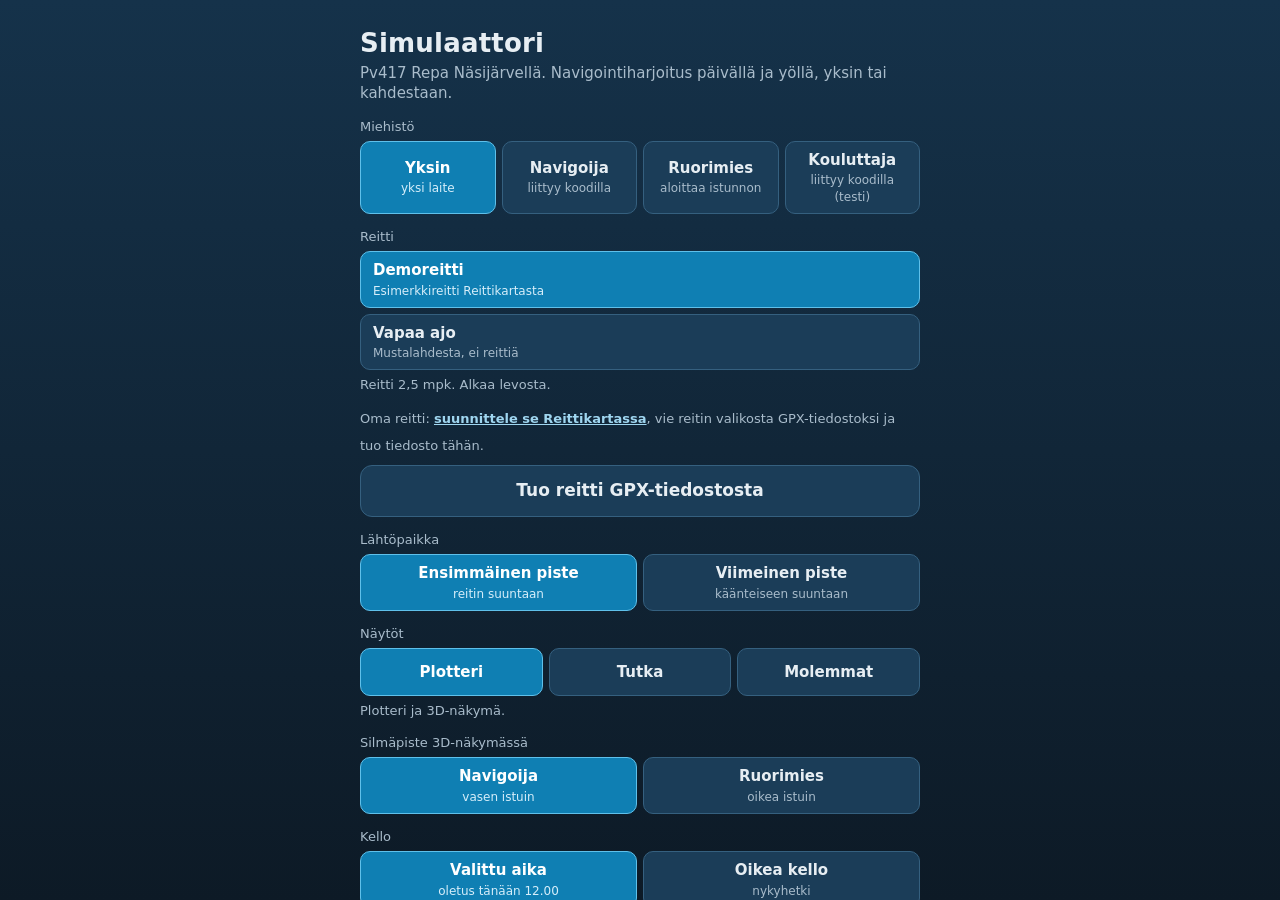
==== index.html @ 98458c0c "Testiversio: kouluttajan ehjä näkymä, säädettävä suuntavirhe ja radiolähetys - Häiriö vaikuttaa vain" ====
<!doctype html>
<!--
  Simulaattori – Pv417 Repa Näsijärvellä, päivänavigointi
  Copyright 2026 Jussi Vaahtikari
  Lisenssi: PolyForm Noncommercial 1.0.0
  https://polyformproject.org/licenses/noncommercial/1.0.0
  Required Notice: Copyright 2026 Jussi Vaahtikari

  Lisenssi koskee sovelluksen omaa koodia. Mukana oleva three.js r128 MIT-lisensoitu (c) three.js authors. Kartta- ja maastoaineistot ovat omien lisenssiensä alaisia, ks. aloitusnäytön lähteet.

  Ei navigointikäyttöön. Lähde: Liikenne- ja viestintävirasto.
  Ei täytä asianmukaisen merikartan vaatimuksia.
-->
<html lang="fi">
<head>
<meta charset="utf-8">
<meta name="viewport" content="width=device-width, initial-scale=1, viewport-fit=cover, user-scalable=no">
<meta name="apple-mobile-web-app-capable" content="yes">
<meta name="mobile-web-app-capable" content="yes">
<meta name="apple-mobile-web-app-status-bar-style" content="black-translucent">
<meta name="apple-mobile-web-app-title" content="Simulaattori">
<link rel="manifest" href="simulaattori.webmanifest">
<meta name="theme-color" content="#15324a">
<title>Simulaattori</title>
<style>
/* Simulaattorin tyylit. Väripaletti ja kirjasimet noudattavat Reittikartan ulkoasua. */
.plot-view{position:relative;overflow:hidden;background:#faf0cb}
.plot-overlay{position:absolute;inset:0;overflow:hidden;pointer-events:none}
.plot-own{position:absolute;left:50%;top:70%;transform:translate(-50%,-50%);pointer-events:none;z-index:5}
.plot-pin{background:none;border:0}

/* ---------- Sovellus ---------- */
:root{--top-bg:#15324a;--top-ink:#e7eef3;--muted:#a9bccb;--panel:#1b3d58;--panel2:#244b69;--line:#35607f;--accent:#0f7fb3;--accent-ink:#fff;--ok:#2aa55a;--bad:#d22a2a;--warn:#ffd400;--ink:#1b232a;--paper:#eef1f3;color-scheme:dark}
*{box-sizing:border-box}
html,body{height:100%;margin:0;overflow:hidden;background:#0d1a26;color:var(--top-ink);font:15px/1.35 "Segoe UI",system-ui,-apple-system,Roboto,Arial,sans-serif;-webkit-user-select:none;user-select:none;-webkit-touch-callout:none;touch-action:manipulation;-webkit-tap-highlight-color:transparent;overscroll-behavior:none}
button{font:inherit;color:inherit;cursor:pointer;touch-action:manipulation}
button:focus-visible,input:focus-visible,summary:focus-visible{outline:2px solid #7cc4e8;outline-offset:2px}
[hidden]{display:none !important}
.screen{position:fixed;inset:0;overflow-y:auto;-webkit-overflow-scrolling:touch;background:linear-gradient(#15324a,#0d1a26);padding:max(12px,env(safe-area-inset-top)) 14px max(16px,env(safe-area-inset-bottom))}
.start-inner,.db-inner{max-width:560px;margin:0 auto}
h1{font-size:26px;margin:14px 0 2px;font-weight:650;letter-spacing:.2px}
.sub{color:var(--muted);margin:0 0 14px}
.field{margin:14px 0}
.lbl{font-size:13px;color:var(--muted);margin-bottom:6px;text-transform:none}
.seg{display:flex;gap:6px;flex-wrap:wrap}
.seg button{flex:1 1 0;min-width:96px;min-height:48px;padding:8px 10px;border-radius:10px;border:1px solid var(--line);background:var(--panel);text-align:center;font-weight:600}
.seg button small{display:block;font-weight:400;color:var(--muted);font-size:12px;margin-top:2px}
.seg.list{flex-direction:column}
.seg.list button{flex:none;width:100%;text-align:left;padding:8px 12px}
.seg.list button b{font-weight:650}
.hint a{color:#9fd6f0;text-decoration:underline;font-weight:600;padding:10px 0;display:inline-block}
.seg button.on{background:var(--accent);border-color:#5fc0ea;color:#fff}
.seg button.on small{color:#d6eefa}
.hint{color:var(--muted);font-size:13px;margin-top:6px}
input[type=time]{margin-top:8px;min-height:48px;font-size:18px;padding:6px 10px;border-radius:10px;border:1px solid var(--line);background:var(--panel);color:#fff}
.big{display:block;width:100%;min-height:52px;margin:10px 0 0;padding:10px 14px;border-radius:12px;border:1px solid var(--line);background:var(--panel);font-weight:650;font-size:17px;text-align:center}
.big.primary{background:var(--accent);border-color:#5fc0ea;color:#fff}
.warn{margin:16px 0 8px;padding:10px 12px;border-radius:10px;background:#3a3215;color:#ffe9a0;font-size:14px}
.src{margin:8px 0;color:var(--muted);font-size:13px}.src summary{min-height:44px;display:flex;align-items:center;cursor:pointer}
#loading{position:fixed;inset:0;z-index:100;background:rgba(8,16,24,.92);display:flex;align-items:center;justify-content:center}
.load-box{width:min(320px,80vw);text-align:center}
.spin{width:34px;height:34px;margin:0 auto 12px;border-radius:50%;border:4px solid #35607f;border-top-color:#7cc4e8;animation:sp 1s linear infinite}
@keyframes sp{to{transform:rotate(360deg)}}
.bar{height:6px;border-radius:3px;background:#243f55;margin-top:12px;overflow:hidden}.bar i{display:block;height:100%;width:0;background:#7cc4e8;transition:width .3s}

#game{position:fixed;inset:0;display:flex;flex-direction:column;background:#0b141c;padding-left:env(safe-area-inset-left);padding-right:env(safe-area-inset-right)}   /* iPhonen vaaka-asento: lovi ei peitä tutkan ja komentojen nappeja (28.10.2026) */
#bar{flex:none;height:48px;display:flex;align-items:center;gap:4px;padding:0 6px;padding-top:env(safe-area-inset-top);background:var(--top-bg);height:calc(48px + env(safe-area-inset-top))}
.ib{flex:none;min-width:44px;height:44px;border:0;border-radius:10px;background:transparent;display:flex;align-items:center;justify-content:center;font-weight:700;font-size:16px}
.ib:active{background:var(--panel2)}
.ib.txt{background:var(--panel);min-width:52px}
#clock{font:600 17px/1 ui-monospace,Menlo,Consolas,monospace;letter-spacing:.3px;padding:0 4px}
.ex-name{flex:1;min-width:0;font-size:13px;color:var(--muted);white-space:nowrap;overflow:hidden;text-overflow:ellipsis}
#stage{position:relative;flex:1;min-height:0;overflow:hidden;background:#000}
.pane{position:absolute;overflow:hidden;background:#000}
.pane.main{inset:0}
.pane.small{right:8px;top:8px;width:min(42%,210px);aspect-ratio:4/3;border:2px solid #fff;border-radius:10px;z-index:30;box-shadow:0 2px 10px rgba(0,0,0,.5)}
.pane.small .hud{display:none}
#paneP #plot,#v3{position:absolute;inset:0}
#paneP #plot{right:var(--pw,0px)}
.swap{position:absolute;z-index:40;background:transparent;border:0;padding:0;border-radius:10px}
.hud{position:absolute;z-index:20;background:rgba(14,28,40,.82);color:#fff;border-radius:10px;padding:4px}
.hud-zoom{left:4px;bottom:4px;display:flex;flex-direction:column;gap:0;width:52px;padding:0;background:none;border-radius:0}
.hud-zoom button{width:52px;height:44px;min-height:44px;margin:0;padding:6px 2px;box-sizing:border-box;border:0;border-radius:12px;background:rgba(14,28,40,.62);background-clip:content-box;color:#fff;font-weight:650;font-size:20px;line-height:1;display:flex;align-items:center;justify-content:center}
.hud-zoom button.zm-ctr{font-size:11px}
.hud-zoom button:active{background-color:rgba(15,127,179,.9)}
.hud-zoom button.zm-ctr[aria-pressed=true]{background-color:rgba(15,95,138,.78)}
.hud-zoom button.zm-ctr[aria-pressed=false]{background-color:rgba(138,90,0,.85);color:#fff}
.hud-scale{right:calc(var(--pw,0px) + 8px);bottom:8px;left:auto;padding:0;background:none!important;border:0!important;box-shadow:none!important;font:600 10px ui-monospace,Menlo,Consolas,monospace;color:#1d2b36;text-shadow:0 0 2px #fff,0 0 3px #fff;pointer-events:none;display:flex;flex-direction:column;align-items:flex-end;gap:1px;opacity:.85}  /* 27.10.2026: pieni ja kulmassa, ei laatikkoa */
.hud-scale .sb-line{display:flex;align-items:flex-end;gap:6px;white-space:nowrap}
.hud-scale .sb-bar{display:block;height:4px;border:1.5px solid #1d2b36;border-top:0;min-width:2px;box-shadow:0 0 0 1px rgba(255,255,255,.7)}
.hud-scale .sb-h{display:none}
.hud-hdg{left:8px;top:8px;font:600 16px ui-monospace,Menlo,monospace;padding:6px 12px}
.hud-gaze{right:8px;bottom:8px;min-height:44px;padding:4px 12px;border:1px solid var(--line);font-weight:600}
#plotOff{position:absolute;inset:0;z-index:25;background:#0b141c;display:flex;flex-direction:column;align-items:center;justify-content:center;gap:10px;font-size:20px;font-weight:600}
#plotOff .big{width:180px}
#groundBanner{position:absolute;left:10px;right:10px;bottom:10px;z-index:60;background:rgba(150,20,20,.95);border-radius:12px;padding:10px 14px;text-align:center}
#groundBanner b{display:block;font-size:20px}#groundBanner span{display:block;margin-top:2px}
.linkbtn{display:block;min-height:44px;margin:4px 0 0;padding:0;border:0;background:none;color:var(--muted);text-decoration:underline;font-size:14px}.linkbtn[hidden]{display:none}
.gbtns{display:flex;gap:10px}.gbtns .big{flex:1 1 0;margin-top:10px}.gbtns .big[hidden]{display:none}
#toast{position:absolute;left:50%;top:14px;transform:translateX(-50%);z-index:70;background:rgba(14,28,40,.94);border:1px solid var(--line);border-radius:10px;padding:8px 14px;font-weight:600;max-width:90%}

#cmd{flex:none;padding:6px 6px calc(6px + env(safe-area-inset-bottom));background:var(--top-bg);border-top:1px solid #0a2132}
.status{display:flex;justify-content:space-between;align-items:baseline;gap:2px 8px;padding:0 2px 2px;font-size:12px;flex-wrap:wrap;white-space:nowrap}
.status .k{color:var(--muted);font-size:11px;margin-right:2px}
.status b{font-weight:650;margin-right:4px;font-variant-numeric:tabular-nums}
.status .now{color:#c9dfee}
#game.land .status,#game.deck:not(.tp) .status{flex-direction:column;align-items:flex-start}
.tag{display:inline-block;background:var(--warn);color:#222;border-radius:4px;padding:0 4px;font-size:11px;font-weight:700}
.row{display:grid;gap:4px;margin-top:4px}
.row.r3{grid-template-columns:1fr 1fr 1fr}.row.r4{grid-template-columns:1fr 1fr 1fr .8fr 1fr}.row.r6{grid-template-columns:.8fr 1fr 1fr 1fr 1fr .8fr}
.cb{min-height:44px;max-height:48px;border:1px solid var(--line);border-radius:6px;background:var(--panel);font-weight:650;font-size:14px;line-height:1.1;padding:2px 4px;display:flex;align-items:center;justify-content:center;gap:4px;font-variant-numeric:tabular-nums}
.cb:active,.cb.press{background:var(--accent);border-color:#5fc0ea}
.cb.tgl[aria-pressed=true]{background:var(--warn);color:#222;border-color:#e6c200}
.cb.sp.cur,.cb.cur{outline:2px solid #7cc4e8}
.cb.crash{background:#9a1f1f;border-color:#d44}.cb.crash:active{background:#c02828}
.cb .ar{font-size:12px;opacity:.9}
.sheet{position:fixed;inset:0;z-index:90;background:rgba(5,10,16,.7);display:flex;align-items:flex-end;justify-content:center}
.sheet-box{max-height:100%;overflow-y:auto;width:min(480px,100%);background:#15324a;border-radius:16px 16px 0 0;padding:8px 14px calc(14px + env(safe-area-inset-bottom))}

/* tabletti ja vaakanäkymä: komennot oikeassa reunassa */
#game.land{display:grid;grid-template-columns:minmax(0,1fr) 250px;grid-template-rows:auto minmax(0,1fr)}
#game.land #bar{grid-column:1 / 3}
#game.land #stage{grid-column:1;grid-row:2}
#game.land #cmd{grid-column:2;grid-row:2;overflow-y:auto;border-top:0;border-left:1px solid #0a2132}
#game.land .row.r6{grid-template-columns:repeat(4,1fr)}
#game.land .row.r4,#game.deck:not(.tp) .row.r4{grid-template-columns:1fr 1fr}
#game.land .row.r4 #bCrash,#game.deck:not(.tp) .row.r4 #bCrash{grid-column:span 2}
#bFree[aria-pressed=true]{background:#7a5a10;border-color:#ffd24a;color:#fff}
#game.land #bSlower,#game.land #bFaster{grid-column:span 2}
#game.land #bSlower{order:1}#game.land #bFaster{order:2}#game.land .cb.sp{order:3}
/* leveä asettelu (deck): ulkonäkymä ylhäällä koko leveydeltä noin 60 % korkeudesta, alla rivissä plotteri, tutka ja komentopalsta (komennot oikealla).
   Tabletilla pystyasennossa (tp) sama, mutta komentopalsta on rivin alla. */
#game{--cmdw:250px}
#game.deck{display:grid;grid-template-columns:minmax(0,1fr) var(--cmdw);grid-template-rows:auto minmax(0,1fr)}
#game.deck #bar{grid-column:1 / 3;grid-row:1}
#game.deck #stage{grid-column:1 / 3;grid-row:2}
#game.deck #cmd{grid-column:2;grid-row:2;align-self:end;height:40%;z-index:35;overflow-y:auto;border-top:1px solid #0a2132;border-left:1px solid #0a2132;display:flex;flex-direction:column;justify-content:flex-start}
#game.deck #cmd>:first-child{margin-top:auto}#game.deck #cmd>:last-child{margin-bottom:auto}  /* keskitys ilman yläreunan leikkautumista (iPad 26.10.2026: Käsky-rivi jäi piiloon) */
#game.deck:not(.tp) .row.r6{grid-template-columns:repeat(4,1fr)}
#game.deck:not(.tp) #bSlower,#game.deck:not(.tp) #bFaster{grid-column:span 2}
#game.deck:not(.tp) #bSlower{order:1}#game.deck:not(.tp) #bFaster{order:2}#game.deck:not(.tp) .cb.sp{order:3}
#game.deck.tp .row.r6{grid-template-columns:repeat(6,1fr)}
/* komentopalstan sovitus matalalla näytöllä (sim.js fitCmd) */
#game.deck.cfit1:not(.tp){--cmdw:270px}
#game.deck.cfit1:not(.tp) .row.r6,#game.land.cfit1 .row.r6{grid-template-columns:.8fr 1fr 1fr 1fr 1fr .8fr}
#game.deck.cfit1:not(.tp) #bSlower,#game.deck.cfit1:not(.tp) #bFaster,#game.land.cfit1 #bSlower,#game.land.cfit1 #bFaster{grid-column:auto}
#game.deck.cfit1:not(.tp) #bSlower,#game.land.cfit1 #bSlower{order:0}#game.deck.cfit1:not(.tp) .cb.sp,#game.land.cfit1 .cb.sp{order:1}#game.deck.cfit1:not(.tp) #bFaster,#game.land.cfit1 #bFaster{order:2}
#game.cfit1 .row.r6 .cb{padding:2px 1px}
#game.cfit2 .cb{min-height:36px}#game.cfit2 .row{margin-top:3px;gap:3px}#game.cfit2 .status{font-size:11px;line-height:1.15}#game.cfit2 #cmd{padding-top:4px}
#game.deck .pane{border:0;border-radius:0;aspect-ratio:auto;box-shadow:none}
#game.deck #pane3d{left:0;right:0;top:0;bottom:auto;width:auto;height:60%}
#game.deck #paneP,#game.deck #paneR{top:60%;bottom:0;height:auto;left:0;right:auto;width:calc(100% - var(--cmdw))}
#game.deck.r2 #paneP,#game.deck.r2 #paneR{width:calc((100% - var(--cmdw)) / 2)}
#game.deck.r2 #paneR{left:calc((100% - var(--cmdw)) / 2)}
#game.deck.tp{--cmdw:0px;display:flex;flex-direction:column}
#game.deck.tp #stage{flex:1;min-height:0}
#game.deck.tp #cmd{height:auto;align-self:auto;border-left:0;display:block;flex:none}
#game.deck #pane3d.small .hud,#game.deck .pane.small .hud{display:block}
#game.deck #swapBtn{display:none}
#game.deck .plot-info{left:8px;right:auto;align-items:flex-start}   /* SARNav: toimintopainikkeet vasemmassa yläkulmassa */
#game.deck #instrBtn{display:none}
/* tutka */
#paneR{background:#020a06}
.radar-head{display:none}
.radar-box{position:absolute;inset:0}
#radar{position:absolute;left:0;top:0;width:100%;height:100%;display:block;background:#020a06}
#radarOff{position:absolute;inset:0;z-index:25;background:#020a06;display:flex;flex-direction:column;align-items:center;justify-content:center;gap:10px;font-size:20px;font-weight:600}
#radarOff .big{width:180px}
.pane.small .radar-head,.pane.small .tutka-ui{display:none}
.pane.small.bl{right:auto;left:8px;top:auto;bottom:8px}
@media (max-height:430px){#cmd .status{padding-bottom:0}}

/* purku */
#dbPlot{height:320px;border-radius:12px;border:1px solid var(--line);margin:12px 0;position:relative}
.plot-view.nodeown .plot-own{display:none}
.db-sec{margin:18px 0}.db-sec h2{font-size:17px;margin:0 0 6px;color:#cfe6f5}
.db-sec p{margin:4px 0}
table.db{width:100%;border-collapse:collapse;font-size:14px;font-variant-numeric:tabular-nums}
table.db th{font-weight:600;text-align:left;color:var(--muted);padding:4px 6px;border-bottom:1px solid var(--line)}
table.db td{padding:5px 6px;border-bottom:1px solid #223d52;vertical-align:top}
table.db td.n{text-align:right}
.tblwrap{overflow-x:auto}
.db-actions{margin-top:14px}
.dim{color:var(--muted)}
.pill{display:inline-block;border-radius:8px;padding:1px 8px;font-size:12px;font-weight:700;background:#35607f}
.pill.bad{background:#a42}.pill.ok{background:#2a7a48}

/* plotterin lukemat ja painikkeet: EBL/VRM-nappi pienenä ja sen alla lukemat, vektorin aika vaihtuu napauttamalla lukemaa (kosketuskohde laajennettu 44 px:iin) */
.plot-info{position:absolute;left:8px;top:8px;z-index:21;display:flex;flex-direction:column;gap:2px;align-items:flex-start;pointer-events:none}
.plot-info .hud{position:static;background:rgba(14,28,40,.62)}
.plot-info .pbtn{pointer-events:auto;width:52px;height:44px;min-height:44px;margin:-6px 0;padding:6px 2px;box-sizing:border-box;border:0;border-radius:12px;background:rgba(14,28,40,.62);background-clip:content-box;color:#fff;font-weight:650;font-size:11px;display:flex;align-items:center;justify-content:center;text-align:center;line-height:1.05;white-space:normal}
.plot-info .pbtn[aria-pressed=true]{background-color:rgba(15,95,138,.78)}
.plot-info .ro{padding:1px 5px;font:600 12px ui-monospace,Menlo,Consolas,monospace;border-radius:6px}
.plot-info .ro-ebl{color:#8fd6ff}.plot-info .ro-vrm{color:#ffd24a}
.plot-info .ro-vec{pointer-events:auto;position:relative;cursor:pointer;color:#e7eef3}
.plot-info .ro-vec::after{content:'';position:absolute;left:-6px;right:-6px;top:-12px;bottom:-12px}
.pane.small .plot-info{display:none}
/* kuljettajan näkymän kompassinauha ja katsenapit */
.v3compass{position:absolute;left:0;top:0;width:100%;height:30px;z-index:19;pointer-events:none;display:block}
.hud-hdg{top:36px}
.gz{position:absolute;top:50%;transform:translateY(-50%);z-index:22;min-width:56px;min-height:64px;padding:4px 8px;border:1px solid var(--line);font-weight:650;font-size:15px;opacity:.82}
.gz-l{left:8px}.gz-r{right:8px}
.gz:active{background:var(--accent);opacity:1}
.pane.small .gz,.pane.small .v3compass,.pane.small .bino,.pane.small .v3bino{display:none}
/* kiikari (vaihe 3g): nappi 3D-näkymän vasemmassa alareunassa, maski kompassinauhan alla, reunanapit piiloon kiikarin ajaksi */
.bino{left:8px;bottom:8px;min-height:44px;min-width:44px;padding:4px 14px;border:1px solid var(--line);font-weight:650}
.bino[aria-pressed=true]{background:#0f5f8a;border-color:#5fc0ea}
.v3bino{position:absolute;left:0;top:0;width:100%;height:100%;z-index:18;pointer-events:none;display:block}
#pane3d.binoon .gz{display:none}
@media (max-width:700px){#game.binoon .pane.small{display:none}}   /* puhelimessa pieni karttaikkuna peittäisi kompassinauhan kiikarilukeman */
.clockrow{display:flex;gap:8px;flex-wrap:wrap}
input[type=date]{margin-top:8px;min-height:48px;font-size:18px;padding:6px 10px;border-radius:10px;border:1px solid var(--line);background:var(--panel);color:#fff}
.start-night{color:#ffd9a0}

/* Google 3D -testinäkymä (vaihe 3m): kartta on #v3-ruudun päällä, oma näkymä piilotetaan (ei tuhota) */
/* vaihe 3n: kartta on alin kerros, oma kangas (läpinäkyvä tausta) on sen päällä, ja oma kangas jättää alareunan lähdemerkinnälle */
.g3d-box{position:absolute;inset:0;z-index:0;pointer-events:none;background:#0d1b27}
.v3.g3d-over .view3d-canvas{z-index:1}
.v3.g3d-over .view3d-veil{z-index:2}
.g3d-box > *{pointer-events:none}
.keyin{margin-top:8px;width:100%;box-sizing:border-box;min-height:48px;font-size:16px;padding:6px 10px;border-radius:10px;border:1px solid var(--line);background:var(--panel);color:#fff}
.g3d-badge{right:6px;bottom:6px;display:flex;align-items:center;gap:6px;padding:2px;font-size:11px;line-height:1.2;max-width:calc(100% - 140px);white-space:nowrap}   /* 28.10.2026: oikea alakulma, ettei puhelimen pikkukuva peitä nappia */
.g3d-badge span{padding-left:6px;min-width:0;overflow:hidden;text-overflow:ellipsis}.g3d-badge span[hidden],.g3d-badge button[hidden]{display:none}
.g3d-badge[hidden]{display:none}
.g3d-badge button{flex:none;min-height:40px;padding:2px 10px;border:1px solid var(--line);border-radius:9px;background:rgba(14,28,40,.9);color:#fff;font-weight:600;font-size:12px;white-space:nowrap}
.pane.small .g3d-badge{display:none}
#g3dInfo .sheet-box{display:flex;flex-direction:column;gap:8px}
#g3dInfo .hint{white-space:pre-line}

/* Google-tila: Googlen lähdemerkintä (vasen alakulma) jää näkyviin, ja Kiikari-nappi nostetaan sen yläpuolelle (27.10.2026) */
#pane3d.g3d .bino{bottom:34px}

/* SARNav-tyylinen tietopalsta plotterin oikeassa reunassa (28.10.2026, vain ulkoasu) */
#stage:has(#paneP.main) #pane3d.small:not(.bl){right:calc(var(--pw,0px) + 8px)}
/* 3D päänäkymänä: mittarin pikkukuva kompassinauhan alle, jotta nauha näkyy kokonaan (28.10.2026) */
#stage:has(#pane3d.main) .pane.small:not(.bl){top:38px}
/* pikkukuvan koko myös näkymän korkeuden mukaan (puhelimen vaaka-asento: korkeintaan noin 40 % korkeudesta), jotta katsenapit ja Google-merkki mahtuvat */
#stage{container-type:size}
@supports (width:1cqh){.pane.small{width:min(42cqw,210px,53cqh)}}
/* zoomausnapit SARNavin tapaan oikeaan alakulmaan vaakariviin, mittakaavajanan yläpuolelle */
#paneP .hud-zoom{left:auto;right:calc(var(--pw,0px) + 4px);bottom:22px;flex-direction:row;width:auto;gap:4px}
#paneP .hud-zoom button{width:48px;border-radius:10px}
.sn-panel{position:absolute;top:0;right:0;bottom:0;width:var(--pw,118px);z-index:22;background:#000;color:#fff;display:flex;flex-direction:column;align-items:stretch;padding:4px 8px 6px;box-sizing:border-box;overflow:hidden;font-family:"Segoe UI",system-ui,-apple-system,Roboto,Arial,sans-serif;pointer-events:none;border-left:1px solid #333}
.sn-panel[hidden]{display:none}
.sn-big{display:flex;flex-direction:column;align-items:flex-end;line-height:1;margin-bottom:4px}
.sn-panel{font-family:"Arial Narrow","Roboto Condensed","Helvetica Neue",Arial,sans-serif}
.sn-big b{font-weight:700;font-size:44px;font-variant-numeric:tabular-nums;letter-spacing:-.5px}
.sn-big i,.sn-pos i{font-style:normal;font-size:10px;color:#9aa3a8;margin-top:1px}
.sn-pos{display:flex;flex-direction:column;align-items:flex-end;margin-top:6px;font:600 11px/1.25 ui-monospace,Menlo,Consolas,monospace;white-space:nowrap}
.sn-pos[hidden]{display:none}
.sn-hdg b{color:#fff}.sn-g b{color:#b5b5b5}
.sn-big i,.sn-pos i,.sn-mid i,.sn-clock i{font-style:normal;font-weight:700;font-size:10px;color:#fff}
.sn-tool{margin-top:auto;display:flex;flex-direction:column}
.sn-tool[hidden]{display:none}
.sn-y b,.sn-y span,.sn-y i{color:#f5c242}
.sn-mid{display:flex;flex-direction:column;align-items:flex-end;line-height:1}
.sn-mid b{font-weight:700;font-size:24px;font-variant-numeric:tabular-nums}
.sn-clock{display:flex;flex-direction:column;align-items:flex-end;line-height:1;margin-top:6px}
.sn-clock b{color:#c8c8c8}
.sn-tool[hidden] + .sn-clock{margin-top:auto}
.sn-panel.narrow .sn-mid b{font-size:16px}
.sn-panel.short .sn-mid{flex-direction:row;justify-content:flex-end;align-items:baseline;gap:6px}
.sn-panel.short .sn-mid b{font-size:18px}
.sn-panel.short .sn-mid i{order:-1}
.sn-panel.short .sn-clock{flex-direction:row;justify-content:flex-end;align-items:baseline;gap:6px;margin-top:3px}
.sn-panel.short .sn-clock i{order:-1}
#paneP:has(.sn-panel:not([hidden])) .plot-info .ro-ebl,#paneP:has(.sn-panel:not([hidden])) .plot-info .ro-vrm{display:none}   /* EBL ja VRM näkyvät tietopalstassa suuntimana ja etäisyytenä */
.sn-clock b{font:700 17px/1 ui-monospace,Menlo,Consolas,monospace;font-variant-numeric:tabular-nums}
.sn-panel.narrow{padding:3px 5px 5px}
.sn-panel.narrow .sn-big b{font-size:24px}
.sn-panel.narrow .sn-pos{font-size:8.5px}
.sn-panel.narrow .sn-clock b{font-size:12px}
.sn-panel.narrow i{white-space:normal;text-align:right}
.sn-panel.short .sn-big{flex-direction:row;justify-content:flex-end;align-items:baseline;gap:6px;margin-bottom:2px}
.sn-panel.short .sn-big b{font-size:26px}
.sn-panel.short .sn-big i{order:-1}
.sn-panel.short .sn-pos{margin-top:3px}
.sn-panel.short .sn-clock b{font-size:14px}
/* kapea ja matala (iPad pystyssä molemmat mittarit, puhelin vaakasuunnassa): rivit eivät mahdu leveyteen, joten työkalukenttä ja kello pysyvät allekkain ja pienempinä */
.sn-panel.narrow.short .sn-big b{font-size:21px}
.sn-panel.narrow.short .sn-y.sn-big,.sn-panel.narrow.short .sn-mid,.sn-panel.narrow.short .sn-clock{flex-direction:column;align-items:flex-end;gap:0}
.sn-panel.narrow.short .sn-y.sn-big i,.sn-panel.narrow.short .sn-mid i,.sn-panel.narrow.short .sn-clock i{order:0}
.sn-panel.narrow.short .sn-mid b{font-size:15px}
.sn-panel.narrow.short .sn-clock b{font-size:12px}
.sn-panel.tight .sn-tool .sn-pos{display:none}
.sn-panel.tighter > .sn-pos{display:none}

/* SARNavin toimintopainikkeet: tumma pystypalkki vasemmassa yläkulmassa, päällä oleva työkalu harmaalla taustalla */
.plot-info{left:4px;top:4px}
.sn-tools{display:flex;flex-direction:column;gap:2px;padding:3px;background:#262626;border-radius:6px;pointer-events:auto;margin-bottom:6px;box-shadow:0 1px 4px rgba(0,0,0,.4)}
.plot-info .sn-tb{width:44px;height:44px;min-height:44px;margin:0;padding:0;border-radius:4px;background:#161616;display:flex;align-items:center;justify-content:center}
.plot-info .sn-tb[aria-pressed=true]{background:#9a9a9a}
.plot-info .sn-tb#evBtn[aria-pressed=true],.plot-info .sn-tb#harpBtn[aria-pressed=true]{background:#9a9a9a}
.plot-info .sn-tb svg{display:block;pointer-events:none}
/* zoomaus ja keskitys: tummat neliöpainikkeet, keskityksen vene vihreä (päällä) tai punainen (pois) */
#paneP .hud-zoom{gap:3px;padding:3px;background:#262626;border-radius:6px}
#paneP .hud-zoom button{width:44px;height:44px;min-height:44px;padding:0;border-radius:4px;background:#1c1c1c;background-clip:border-box}
#paneP .hud-zoom button svg{display:block;margin:auto;pointer-events:none}
#paneP .hud-zoom button.zm-ctr[aria-pressed=true]{background:#1c1c1c}
#paneP .hud-zoom button.zm-ctr[aria-pressed=false]{background:#1c1c1c}
.zm-ctr .zc-boat{fill:#4cbb5e}
.zm-ctr[aria-pressed=false] .zc-boat{fill:#ff2020}
.sn-panel:not(.harp) .sn-tot{display:none}
.sn-panel.short .sn-tool .sn-pos{display:none}   /* matalassa ruudussa kursorin koordinaatit pois, jotta kello mahtuu */

/* Google 3D:n vikailmoitus (28.10.2026): ei estä ajoa, näkyy ruudun yläreunassa myös silloin, kun 3D on pikkukuvana */
.g3d-note{position:absolute;top:8px;left:50%;transform:translateX(-50%);z-index:55;width:max-content;max-width:min(560px,calc(100% - 24px));display:flex;align-items:center;gap:8px;padding:6px 6px 6px 12px;border-radius:10px;background:rgba(120,72,0,.94);border:1px solid #e0a040;color:#fff;font-size:13px;line-height:1.3;box-shadow:0 2px 10px rgba(0,0,0,.45)}
.g3d-note[hidden]{display:none}
.g3d-note button{flex:none;width:36px;height:36px;border:0;border-radius:8px;background:rgba(0,0,0,.25);color:#fff;font-size:22px;line-height:1}

/* Miehistötila (kaksinpeli, 28.10.2026) */
.crew-box{margin-top:8px;padding:10px 12px;border:1px solid var(--line);border-radius:10px;background:var(--panel)}
.crew-box[hidden]{display:none}
.crew-code{font:700 26px/1 ui-monospace,Menlo,Consolas,monospace;letter-spacing:3px;margin-left:8px;color:#ffd24a}
#crewIn{text-transform:uppercase;letter-spacing:3px;font:700 20px ui-monospace,Menlo,Consolas,monospace}
#start.crew-nav .crew-hide{display:none!important}
#start.crew-helm .crew-hide-helm{display:none!important}
.crew-badge{flex:none;font-size:12px;font-weight:700;padding:3px 7px;border-radius:8px;background:#1f5d3a;white-space:nowrap}
.crew-badge.warn{background:#8a2a1a}
.crew-badge[hidden]{display:none}
/* navigoija: ei komentonappeja eikä aikakerrointa tai taukoa (ruorimies hallitsee), tilarivi jää näkyviin */
#game.crew-nav #cmd .row,#game.crew-nav #speedBtn,#game.crew-nav #pauseBtn,#game.crew-nav #groundGo{display:none!important}
/* ruorimies: plotteri ja tutka näyttävät navigoijan näkymän ilman säätöjä */
#game.crew-helm #paneP .plot-canvas,#game.crew-helm #paneP .sn-tools,#game.crew-helm #paneP .hud-zoom,#game.crew-helm #paneP .ro-vec,#game.crew-helm #paneP .plot-info,
#game.crew-helm #paneR canvas,#game.crew-helm #paneR .tutka-ui,#game.crew-helm #paneR button{pointer-events:none!important}
#game.crew-helm #paneP .sn-tools,#game.crew-helm #paneP .hud-zoom{opacity:.55}

/* Kouluttaja ja puhe (testiversio, 30.10.2026) */
#game.crew-koul #cmd .row,#game.crew-koul #speedBtn,#game.crew-koul #pauseBtn,#game.crew-koul #groundGo,#game.crew-koul #groundBtn,#game.crew-koul #spotBox,#game.crew-koul #plotOnBtn,#game.crew-koul #radarOnBtn{display:none!important}
#game.crew-koul #paneP .plot-canvas,#game.crew-koul #paneP .sn-tools,#game.crew-koul #paneP .hud-zoom,#game.crew-koul #paneP .ro-vec,#game.crew-koul #paneP .plot-info,
#game.crew-koul #paneR canvas,#game.crew-koul #paneR .tutka-ui,#game.crew-koul #paneR button{pointer-events:none!important}
#game.crew-koul #paneP .sn-tools,#game.crew-koul #paneP .hud-zoom{opacity:.55}
.crew-voice{display:flex;align-items:center;gap:8px;font-weight:600;min-height:36px}
.crew-voice input,.koul-chk input{width:20px;height:20px;accent-color:#ffd24a}
.voice-btn{flex:none;font-size:12px;white-space:nowrap}
#game.crew-koul .crew-badge,#game.crew-nav .crew-badge,#game.crew-helm .crew-badge{flex:0 1 auto;min-width:0;overflow:hidden;text-overflow:ellipsis}
.voice-btn[hidden]{display:none}
.voice-btn[aria-pressed=true]{background:#1f5d3a}
.voice-btn.warn{box-shadow:0 0 0 2px #c0602a inset}
#plotFault{position:absolute;inset:0;z-index:30;display:flex;align-items:center;justify-content:center;background:#0b0f14;color:#5f6b78;font:700 18px/1 ui-monospace,Menlo,monospace;letter-spacing:2px}
#plotFault[hidden]{display:none}
.koul-panel{position:absolute;top:8px;right:8px;z-index:60;width:min(300px,calc(100% - 16px));max-height:calc(100% - 16px);display:flex;flex-direction:column;background:rgba(14,28,40,.94);border:1px solid #e0a040;border-radius:12px;box-shadow:0 4px 16px rgba(0,0,0,.5);color:#fff;font-size:13px}
.koul-panel[hidden]{display:none}
.koul-head{flex:none;min-height:40px;padding:6px 12px;border:0;background:transparent;color:#ffd24a;font-family:inherit;font-size:14px;font-weight:700;text-align:left;cursor:pointer}
.koul-head::after{content:' ▾';color:#c9b27a}
.koul-panel.min .koul-head::after{content:' ▸'}
.koul-panel.min .koul-body{display:none}
.koul-body{overflow:auto;padding:0 10px 10px}
.koul-sec{margin-top:8px}
.koul-lbl{font-size:11px;text-transform:uppercase;letter-spacing:.06em;color:#9fb3c4;margin-bottom:4px}
.koul-row{display:flex;gap:6px}
.koul-row.wrap{flex-wrap:wrap}
.koul-row button,.koul-wide{flex:1 1 auto;min-height:40px;padding:4px 8px;border:1px solid #3b5870;border-radius:9px;background:#1c3a52;color:#fff;font-family:inherit;font-size:13px;font-weight:600;line-height:1.15}
.koul-row button[aria-pressed=true]{background:#8a2a1a;border-color:#ff8a5a}
#koulVoice button[aria-pressed=true]{background:#1f5d3a;border-color:#6fd39a}
.koul-wide{width:100%}
.vhf-ptt{margin-top:6px;touch-action:none;user-select:none;-webkit-user-select:none}
.vhf-ptt.tx,.vhf-btn.tx{background:#8a2a1a!important;border-color:#ff8a5a!important}
.vhf-btn{flex:none;font-size:12px;touch-action:none;user-select:none;-webkit-user-select:none}
.vhf-btn[hidden]{display:none}
.vhf-ind{flex:none;font-size:12px;font-weight:700;padding:3px 7px;border-radius:8px;background:#8a6a10;white-space:nowrap}
.vhf-ind[hidden]{display:none}
.fault-tag{position:absolute;left:50%;top:6px;transform:translateX(-50%);z-index:31;max-width:calc(100% - 16px);padding:3px 8px;border-radius:7px;background:rgba(160,30,20,.92);color:#fff;font:700 12px/1.3 ui-monospace,Menlo,monospace;text-align:center;pointer-events:none}
.fault-tag[hidden]{display:none}
#game.crew-koul .fault-tag{background:rgba(140,100,10,.92)}
.koul-suunta{display:flex;align-items:center;gap:4px;margin-top:6px;flex-wrap:wrap}
.koul-suunta span{flex:1 0 100%;font-size:12px;color:#c9d6e2}
.koul-suunta button{min-width:38px;min-height:36px;border:1px solid #3b5870;border-radius:8px;background:#1c3a52;color:#fff;font-family:inherit;font-size:13px;font-weight:600}
.koul-suunta b{min-width:46px;text-align:center;font:700 14px ui-monospace,Menlo,monospace}
.koul-suunta b.on{color:#ff8a5a}
.mk-hyva{border-color:#4caf6e!important}.mk-huomio{border-color:#e0a040!important}.mk-virhe{border-color:#e05050!important}
.koul-chk{display:flex;align-items:center;gap:6px;margin-top:6px;min-height:32px}
.koul-log{list-style:none;margin:0;padding:0;font:12px/1.35 ui-monospace,Menlo,monospace}
.koul-log li{padding:2px 0;border-bottom:1px solid rgba(255,255,255,.07)}
.koul-log li span{color:#9fb3c4}
.koul-log .dim{color:#9fb3c4}
@media (max-width:700px){.koul-panel{top:auto;bottom:8px;max-height:60%}}

/* Yömoodi (vaihe 4, 28.10.2026): valonheittimen säädin, plotterin yönäyttö (sama suodatin kuin Reittikartan yönäytössä) ja Google 3D -kuvan himmennys */
.spot{left:8px;bottom:60px;display:flex;align-items:center;gap:8px;padding:4px 8px 4px 4px;background:rgba(14,28,40,.78)}
.spot[hidden]{display:none}
#pane3d.g3d .spot{bottom:86px}
.spot button{min-height:44px;padding:4px 12px;border:1px solid var(--line);border-radius:9px;background:rgba(14,28,40,.9);color:#fff;font-weight:650}
.spot button[aria-pressed=true]{background:#8a6a10;border-color:#ffd24a}
.spot button.sel{box-shadow:0 0 0 2px #ffd24a inset}
.spot button[hidden]{display:none}
.spot input[type=range]{width:min(170px,30vw);min-height:36px;accent-color:#ffd24a}
.spot-lbl{min-width:44px;font:600 13px ui-monospace,Menlo,monospace;color:#ffd24a;text-align:right}
.pane.small .spot,#pane3d.binoon .spot{display:none}
@media (max-height:500px){.spot{left:78px;gap:5px}.spot button{padding:4px 8px}.spot input[type=range]{width:min(110px,18vw)}.spot-lbl{min-width:36px}}
#paneP.yo .plot-canvas{filter:invert(.92) hue-rotate(180deg) brightness(.72) contrast(1.05) saturate(.75)}
.g3d-box{filter:brightness(var(--g3dim,1))}
#segMoon{margin-top:6px}

/* tuuli (vaihe 4): aloitusnäytön suunta ja Nyt-rivin pieni tuuliteksti */
.windrow{display:flex;align-items:center;gap:8px;margin-top:6px;color:var(--muted);font-size:13px}
.windrow select{min-height:40px;padding:4px 8px;border:1px solid var(--line);border-radius:9px;background:var(--btn,#1c3a52);color:#fff;font:inherit;font-size:15px}
.status .now{white-space:normal}
.status .wind{font-size:11px;color:var(--muted);font-weight:500;margin-left:2px;display:inline-block;white-space:normal}
/* nykyinen sää (live): itse valittavat sää- ja tuulinapit lukittuina */
.wx-live #segWeather,.wx-live #segWindSpd,.wx-live .windrow{opacity:.45;pointer-events:none}
#testBadge{border-color:#e0a040}
#testBadge[hidden]{display:none}

</style>
</head>
<body>

<!-- Aloitusnäyttö -->
<section id="start" class="screen">
  <div class="start-inner">
    <h1>Simulaattori</h1>
    <div class="warn" id="testBadge" hidden><b>Testiversio.</b> Kouluttaja ja puheyhteys ovat kokeiltavana. Tuotantoversio on erikseen.</div>
    <p class="sub">Pv417 Repa Näsijärvellä. Navigointiharjoitus päivällä ja yöllä, yksin tai kahdestaan.</p>

    <div class="field" role="group" aria-labelledby="lblCrew">
      <div class="lbl" id="lblCrew">Miehistö</div>
      <div class="seg" id="segCrew">
        <button type="button" data-v="solo" class="on">Yksin<small>yksi laite</small></button>
        <button type="button" data-v="nav">Navigoija<small>liittyy koodilla</small></button>
        <button type="button" data-v="helm">Ruorimies<small>aloittaa istunnon</small></button>
        <button type="button" data-v="koul">Kouluttaja<small>liittyy koodilla (testi)</small></button>
      </div>
      <div id="crewHelm" class="crew-box" hidden>
        <div>Istuntokoodi <b id="crewCode" class="crew-code">----</b></div>
        <div class="hint" id="crewHelmSt"></div>
        <div class="hint">Navigoija ja kouluttaja valitsevat omalla laitteellaan roolinsa ja syöttävät koodin. Ruorimiehellä ovat komennot ja navigoijan plotteri tai tutka ilman säätöjä.</div>
      </div>
      <div id="crewNav" class="crew-box" hidden>
        <input type="text" id="crewIn" class="keyin" maxlength="6" autocomplete="off" autocapitalize="characters" autocorrect="off" spellcheck="false" placeholder="Istuntokoodi" aria-label="Istuntokoodi">
        <button type="button" id="crewJoin" class="big primary">Liity</button>
        <div class="hint" id="crewNavSt"></div>
        <div class="hint" id="crewNavHint">Navigoijalla ovat plotteri ja tutka säätöineen, komennot annetaan ruorimiehelle puheella. Reitti, aika ja ajo tulevat ruorimiehen laitteelta.</div>
      </div>
      <!-- puheyhteys (testiversio): ääni kulkee laitteiden välillä suoraan, mikrofonilupa pyydetään liityttäessä -->
      <div id="crewVoiceRow" class="crew-box" hidden>
        <label class="crew-voice"><input type="checkbox" id="crewVoice" checked> Puheyhteys selaimen kautta (testi)</label>
        <div class="hint" id="crewVoiceSt" role="status"></div>
        <div class="hint">Käytä kuulokkeita, jos laitteet ovat samassa tilassa, ettei ääni kierrä. Sivun on oltava auki ja näytön päällä.</div>
      </div>
    </div>

    <div class="field crew-hide" role="group" aria-labelledby="lblEx">
      <div class="lbl" id="lblEx">Reitti</div>
      <div class="seg list" id="segEx">
        <button type="button" data-v="h1" class="on">Demoreitti<small>Esimerkkireitti Reittikartasta</small></button>
        <button type="button" data-v="free">Vapaa ajo<small>Mustalahdesta, ei reittiä</small></button>
      </div>
      <div class="hint" id="exInfo"></div>
      <div class="hint" id="routeHint"></div>
      <button type="button" id="gpxBtn" class="big">Tuo reitti GPX-tiedostosta</button>
      <input type="file" id="gpxIn" hidden aria-label="GPX-tiedosto">
      <div class="hint" id="gpxMsg" role="status"></div>
      <button type="button" id="gpxClear" class="linkbtn" hidden>Poista tuodut reitit</button>
    </div>
    <div class="field crew-hide" id="fldDir" role="group" aria-labelledby="lblDir">
      <div class="lbl" id="lblDir">Lähtöpaikka</div>
      <div class="seg" id="segDir">
        <button type="button" data-v="fwd" class="on">Ensimmäinen piste<small>reitin suuntaan</small></button>
        <button type="button" data-v="rev">Viimeinen piste<small>käänteiseen suuntaan</small></button>
      </div>
    </div>
    <div class="field" role="group" aria-labelledby="lblDisp">
      <div class="lbl" id="lblDisp">Näytöt</div>
      <div class="seg" id="segDisp">
        <button type="button" data-v="plot" class="on">Plotteri</button>
        <button type="button" data-v="radar">Tutka</button>
        <button type="button" data-v="both">Molemmat</button>
      </div>
      <div class="hint" id="dispHint"></div>
    </div>
    <div class="field crew-hide crew-hide-helm" role="group" aria-labelledby="lblEye">
      <div class="lbl" id="lblEye">Silmäpiste 3D-näkymässä</div>
      <div class="seg" id="segEye">
        <button type="button" data-v="nav" class="on">Navigoija<small>vasen istuin</small></button>
        <button type="button" data-v="helm">Ruorimies<small>oikea istuin</small></button>
      </div>
    </div>
    <div class="field crew-hide" role="group" aria-labelledby="lblClk">
      <div class="lbl" id="lblClk">Kello</div>
      <div class="seg" id="segClock">
        <button type="button" data-v="custom" class="on">Valittu aika<small>oletus tänään 12.00</small></button>
        <button type="button" data-v="real">Oikea kello<small>nykyhetki</small></button>
      </div>
      <div class="clockrow" id="clockRow"><input type="date" id="dateIn" aria-label="Päivä"><input type="time" id="clockIn" value="12:00" aria-label="Kellonaika"></div>
      <div class="hint" id="clockHint"></div>
    </div>

    <div class="field crew-hide" role="group" aria-labelledby="lblWxMode">
      <div class="lbl" id="lblWxMode">Sää ja tuuli</div>
      <div class="seg" id="segWxMode">
        <button type="button" data-v="oma" class="on">Valitse itse</button>
        <button type="button" data-v="live">Nykyinen sää<small>Tampere, päivittyy ajon aikana</small></button>
      </div>
      <div class="hint" id="liveWx" role="status"></div>
    </div>
    <div class="field crew-hide" role="group" aria-labelledby="lblWx">
      <div class="lbl" id="lblWx">Sää ja kuu</div>
      <div class="seg" id="segWeather">
        <button type="button" data-v="selkea">Selkeä</button>
        <button type="button" data-v="puoli" class="on">Puolipilvinen</button>
        <button type="button" data-v="pilvi">Pilvinen</button>
      </div>
      <div class="seg" id="segMoon">
        <button type="button" data-v="auto" class="on">Kuu kalenterista<small>vaihe ja korkeus</small></button>
        <button type="button" data-v="taysi">Täysikuu</button>
        <button type="button" data-v="ei">Ei kuuta<small>pimein</small></button>
      </div>
      <div class="hint" id="wxHint"></div>
    </div>
    <div class="field crew-hide" role="group" aria-labelledby="lblWind">
      <div class="lbl" id="lblWind">Tuuli</div>
      <div class="seg" id="segWindSpd">
        <button type="button" data-v="0">Tyyni</button>
        <button type="button" data-v="3" class="on">3 m/s</button>
        <button type="button" data-v="6">6 m/s</button>
        <button type="button" data-v="10">10 m/s</button>
        <button type="button" data-v="14">14 m/s</button>
      </div>
      <div class="windrow"><label for="windDir">Mistä tuulee</label> <select id="windDir">
        <option value="0">Pohjoinen 000°</option><option value="45">Koillinen 045°</option><option value="90">Itä 090°</option><option value="135">Kaakko 135°</option>
        <option value="180">Etelä 180°</option><option value="225" selected>Lounas 225°</option><option value="270">Länsi 270°</option><option value="315">Luode 315°</option>
      </select></div>
      <div class="hint" id="windHint"></div>
    </div>
    <div class="field" role="group" aria-labelledby="lblScene">
      <div class="lbl" id="lblScene">Maisema</div>
      <div class="seg" id="segScene">
        <button type="button" data-v="google" class="on">Google 3D<small>verkossa</small></button>
        <button type="button" data-v="own">Oma<small>toimii aina</small></button>
      </div>
      <div class="hint" id="sceneHint"></div>
    </div>

    <button type="button" id="startBtn" class="big primary crew-hide">Aloita</button>
    <div class="warn"><b>Ei navigointikäyttöön.</b> Aineistot ovat avointa dataa, eikä ohjelma täytä asianmukaisen merikartan vaatimuksia.</div>
    <details class="src"><summary>Lähteet ja käyttöehdot</summary>
      <p id="srcText">Sisältää Maanmittauslaitoksen, Väyläviraston, Liikenne- ja viestintäviraston, Luonnonvarakeskuksen sekä Digi- ja väestötietoviraston avointa aineistoa. Ei navigointikäyttöön. Ei täytä asianmukaisen merikartan vaatimuksia.</p>
      <p>Merikartan syvyysalueet: Liikenne- ja viestintävirasto, plotterin väritys Reittikartan vektorikartan mukaan. Valinnainen rasterimerikartta: Liikenne- ja viestintävirasto. Nykyinen sää: Open-Meteo.com (CC BY 4.0). Kirjastot: three.js (MIT) ja PMTiles (BSD-3). Ohjelman oma koodi: PolyForm Noncommercial 1.0.0.</p>
    </details>
  </div>
</section>

<!-- Lataus -->
<div id="loading" hidden><div class="load-box"><div class="spin" aria-hidden="true"></div><div id="loadText">Ladataan maastoa</div><div class="bar"><i id="loadBar"></i></div></div></div>

<!-- Peli -->
<div id="game" hidden>
  <header id="bar">
    <button type="button" class="ib" id="menuBtn" aria-label="Valikko">
      <svg viewBox="0 0 24 24" width="22" height="22" aria-hidden="true"><path d="M4 7h16M4 12h16M4 17h16" stroke="currentColor" stroke-width="2" stroke-linecap="round"/></svg>
    </button>
    <div id="clock" aria-label="Kello">--:--:--</div>
    <div id="exName" class="ex-name"></div>
    <span id="crewBadge" class="crew-badge" hidden></span>
    <button type="button" class="ib txt voice-btn" id="voiceBtn" aria-pressed="false" hidden>Puhe ✕</button>
    <button type="button" class="ib txt vhf-btn" id="vhfBtn" title="Radiolähetys kouluttajalle: pidä pohjassa (näppäin T)" aria-label="Radio, VHF: pidä pohjassa" hidden>VHF</button>
    <span id="vhfInd" class="vhf-ind" role="status" hidden></span>
    <button type="button" class="ib txt" id="instrBtn" aria-label="Vaihda mittari" hidden>Tutka</button>
    <button type="button" class="ib txt" id="speedBtn" aria-label="Aikakerroin">1×</button>
    <button type="button" class="ib" id="pauseBtn" aria-label="Tauko">
      <svg viewBox="0 0 24 24" width="20" height="20" aria-hidden="true" id="pauseIco"><path d="M7 5v14M17 5v14" stroke="currentColor" stroke-width="3" stroke-linecap="round"/></svg>
    </button>
  </header>

  <div id="stage">
    <div id="g3dNote" class="g3d-note" role="status" hidden><span id="g3dNoteText"></span><button type="button" id="g3dNoteX" aria-label="Sulje ilmoitus">&times;</button></div>
    <!-- plotteri -->
    <div id="paneP" class="pane">
      <div id="plot" class="plot-view">
        <svg class="plot-own" viewBox="-12 -12 24 24" width="24" height="24"><circle r="9.5" fill="#f0a64a" stroke="#5a3a10" stroke-width="1.5"/><path d="M0 -6L4.5 4.5L-4.5 4.5Z" fill="#3a2a10"/></svg>
      </div>
      <div class="plot-info" id="plotInfo">
        <!-- SARNavin toimintopainikkeet (28.10.2026): harppi, suuntima (EBL/VRM), reittinuotit ja sivuutusetäisyydet -->
        <div class="sn-tools" role="toolbar" aria-label="Työkalut">
          <button type="button" class="pbtn sn-tb" id="harpBtn" aria-pressed="false" title="Harppi: matkan mittaus (M)" aria-label="Harppi, matkan mittaus (näppäin M)"><svg viewBox="0 0 24 24" width="26" height="26"><path d="M12 2v3M12 5L5 22M12 5l7 17M7.5 16h9" stroke="#1e9bff" stroke-width="2.4" fill="none" stroke-linecap="round"/><circle cx="12" cy="5" r="2" fill="#1e9bff"/></svg></button>
          <button type="button" class="pbtn sn-tb ro-tgl" id="evBtn" aria-pressed="true" title="Suuntima: tosisuuntima ja etäisyys (EBL ja VRM)" aria-label="Suuntima, tosisuuntima ja etäisyys (EBL ja VRM)"><svg viewBox="0 0 24 24" width="26" height="26"><path d="M3 3l9 9" stroke="#e02020" stroke-width="2" stroke-dasharray="2.5 2.2" fill="none"/><path d="M12.5 20.5c-1-3 0-7 4-10.5l4.5-1.5-1.5 4.5c-3.5 4-7.5 5-10.5 4z" fill="#1e9bff" transform="rotate(0)"/></svg></button>
          <button type="button" class="pbtn sn-tb" id="notesBtn" aria-pressed="true" title="Reittinuotit päälle tai pois" aria-label="Reittinuottien näkyvyys"><svg viewBox="0 0 24 24" width="26" height="26"><path d="M5 19L19 5M19 5h-6M19 5v6M5 19h6M5 19v-6" stroke="#1e9bff" stroke-width="2.6" fill="none" stroke-linecap="round" stroke-linejoin="round"/></svg></button>
          <button type="button" class="pbtn sn-tb" id="passBtn" aria-pressed="true" title="Sivuutusetäisyydet päälle tai pois" aria-label="Reitin sivuutusetäisyyksien näkyvyys"><svg viewBox="0 0 24 24" width="26" height="26"><circle cx="12" cy="12" r="8" fill="#555" stroke="#777" stroke-width="1.5"/></svg></button>
        </div>
        <div class="hud ro ro-ebl">EBL 000° T</div>
        <div class="hud ro ro-vrm">VRM 0,50 mpk</div>
        <div class="hud ro ro-vec" id="vecBtn" role="button" tabindex="0" aria-label="Vaihda vektorin aika">Vektori 1 min</div>
      </div>
      <div id="plotFault" hidden>Ei kuvaa</div>
      <div id="faultTagP" class="fault-tag" role="status" hidden></div>
      <div id="plotOff" hidden>Plotteri pois<button type="button" id="plotOnBtn" class="big">Päälle</button></div>
      <div class="hud hud-zoom" id="zoomBox" role="group" aria-label="Zoomaus ja keskitys">
        <button type="button" class="zm zm-out" id="zOut" aria-label="Loitonna, alue suuremmaksi (näppäin +)"><svg viewBox="0 0 24 24" width="30" height="30"><circle cx="12" cy="12" r="9.5" fill="none" stroke="#d0d0d0" stroke-width="2.2"/><path d="M7 12h10M12 7v10" stroke="#d0d0d0" stroke-width="2.4" stroke-linecap="round"/></svg></button>
        <button type="button" class="zm zm-in" id="zIn" aria-label="Lähennä (näppäin −)"><svg viewBox="0 0 24 24" width="30" height="30"><circle cx="12" cy="12" r="9.5" fill="none" stroke="#d0d0d0" stroke-width="2.2"/><path d="M7 12h10" stroke="#d0d0d0" stroke-width="2.4" stroke-linecap="round"/></svg></button>
        <button type="button" class="zm zm-ctr" id="zCtr" aria-pressed="true" aria-label="Keskitys alukseen (näppäin C)"><svg viewBox="0 0 24 24" width="30" height="30"><path class="zc-boat" d="M7 21c-1.5-5 .5-12 9-18l3 1c-2 9-6 15-12 17z" stroke="#222" stroke-width="1"/></svg></button>
      </div>
      <div class="hud hud-scale" id="scaleBox" aria-label="Mittakaava"><div class="sb-line"><i class="sb-bar"></i><span class="sb-lab"></span></div><span class="sb-h"></span></div>
    </div>
    <!-- kuljettajan näkymä -->
    <div id="pane3d" class="pane">
      <div id="v3" class="v3"></div>
      <canvas id="v3bino" class="v3bino" aria-hidden="true" hidden></canvas>
      <canvas id="v3compass" class="v3compass" aria-label="Kompassinauha"></canvas>
      <div class="hud hud-hdg" id="v3hud">---° · 0,0 kn</div>
      <button type="button" class="hud gz gz-l" id="gazeL" aria-label="Katse vasemmalle 60 astetta">&#9664; 60°</button>
      <button type="button" class="hud gz gz-r" id="gazeR" aria-label="Katse oikealle 60 astetta">60° &#9654;</button>
      <button type="button" class="hud hud-gaze" id="gazeBtn" hidden>Katse suoraan</button>
      <button type="button" class="hud bino" id="binoBtn" aria-pressed="false" aria-label="Kiikari (näppäin B)">Kiikari</button>
      <!-- valonheitin (vaihe 4): näkyy hämärässä ja yöllä, suunta omalla säätimellä -->
      <div class="hud spot" id="spotBox" hidden>
        <button type="button" id="spotBtn" aria-pressed="false" aria-label="Valonheitin päälle tai pois (näppäin H)">Valonheitin</button>
        <button type="button" id="spot2Btn" aria-pressed="false" aria-label="Ruorimiehen valonheitin päälle tai pois" hidden>Ruori</button>
        <input type="range" id="spotAim" min="-150" max="150" step="1" value="0" aria-label="Valonheittimen suunta keulasta (näppäimet J ja K)" hidden>
        <span id="spotLbl" class="spot-lbl" hidden>0°</span>
      </div>
      <div class="hud g3d-badge" id="g3dBadge" hidden><span id="g3dStatus">Google 3D (testi)</span><button type="button" id="g3dBack">Oma näkymä</button><button type="button" id="g3dGo" hidden>Google 3D</button></div>
    </div>
    <!-- tutka -->
    <div id="paneR" class="pane" hidden>
      <div class="radar-head" id="radarHead" hidden>
        <button type="button" class="rbtn" id="rOffBtn" aria-label="Tutka pois (STBY)">STBY</button>
      </div>
      <div class="radar-box" id="radarBox"><canvas id="radar" aria-label="Tutkakuva"></canvas></div>
      <div id="faultTagR" class="fault-tag" role="status" hidden></div>
      <div id="radarOff" hidden>RADAR OFF<button type="button" id="radarOnBtn" class="big">RADAR ON</button></div>
    </div>
    <button type="button" id="swapBtn" class="swap" aria-label="Vaihda näkymä" hidden></button>
    <div id="groundBanner" hidden>
      <b id="groundTitle">Pohjakosketus</b><span id="groundText"></span>
      <div class="gbtns">
        <button type="button" class="big" id="groundGo" hidden>Jatka</button>
        <button type="button" class="big primary" id="groundBtn">Purku</button>
      </div>
    </div>
    <div id="toast" role="status" hidden></div>
    <!-- kouluttajan paneeli (testiversio): häiriöt, merkinnät purkuun, tauko, puhe ja käskyloki -->
    <aside id="koulPanel" class="koul-panel" hidden aria-label="Kouluttaja">
      <button type="button" id="koulHead" class="koul-head" aria-expanded="true">Kouluttaja</button>
      <div class="koul-body">
        <div class="koul-sec"><div class="koul-lbl">Puhe</div>
          <div class="koul-row" id="koulVoice">
            <button type="button" data-v="kuuntele" aria-pressed="false" title="Kuulet miehistön, miehistö ei kuule sinua">Kuuntele</button>
            <button type="button" data-v="puhu" aria-pressed="false" title="Miehistö kuulee sinut koko ajan">Puhu</button>
          </div>
          <button type="button" id="koulVhf" class="koul-wide vhf-ptt" title="Radiolähetys miehistölle, ääni kuin VHF-radiosta (näppäin T)">Radio (VHF): pidä pohjassa</button>
          <label class="koul-chk"><input type="checkbox" id="koulNavOnly"> Vain navigoijalle</label>
          <div class="hint" id="koulVoiceSt"></div>
        </div>
        <div class="koul-sec"><div class="koul-lbl">Häiriöt</div>
          <div class="koul-row wrap" id="koulFaults">
            <button type="button" data-k="kohina" aria-pressed="false">Tutkan kohina</button>
            <button type="button" data-k="heikko" aria-pressed="false">Heikko lähetin</button>
            <button type="button" data-k="tutka" aria-pressed="false">Tutka pimeä</button>
            <button type="button" data-k="plotteri" aria-pressed="false">Plotteri pimeä</button>
          </div>
          <div class="koul-suunta" id="koulSuunta" title="Tutkan saaman suuntatiedon (gyro tai kompassi) virhe. Suunta ylös -kuva pysyy keulaan nähden, mutta HDG, pohjoismerkki ja EBL:n tosisuuntimat ovat väärin. Pohjoinen ylös -kuva kiertyy.">
            <span>Tutkan suuntavirhe</span>
            <button type="button" data-d="-5">−5</button><button type="button" data-d="-1">−1</button><b id="koulSuuntaV">0°</b><button type="button" data-d="1">+1</button><button type="button" data-d="5">+5</button><button type="button" data-d="0">0</button>
          </div>
          <label class="koul-chk" title="Valittuna miehistön laitteessa näkyy vikailmoitus. Muuten vika on hiljainen, ja miehistön pitää huomata se itse."><input type="checkbox" id="koulIlm"> Näytä vikailmoitus miehistölle</label>
        </div>
        <div class="koul-sec"><div class="koul-lbl">Merkintä purkuun</div>
          <div class="koul-row" id="koulMarks">
            <button type="button" data-v="hyva" class="mk-hyva">Hyvä</button>
            <button type="button" data-v="huomio" class="mk-huomio">Huomio</button>
            <button type="button" data-v="virhe" class="mk-virhe">Virhe</button>
          </div>
        </div>
        <div class="koul-sec"><button type="button" id="koulPause" class="koul-wide">Tauko kaikille</button></div>
        <div class="koul-sec"><div class="koul-lbl">Käskyloki</div><ol id="koulLog" class="koul-log"></ol></div>
      </div>
    </aside>
  </div>

  <div id="cmd">
    <div class="status">
      <div><span class="k">Käsky</span> <b id="ordHdg">Suunta 000</b> <b id="ordSpd">Nopeus 0 kn</b><span id="ordGentle" class="tag" hidden>loiva</span></div>
      <div class="now"><span class="k">Nyt</span> <b id="nowHdg">000°</b> <b id="nowSpd">0,0 kn</b><span id="nowWind" class="wind" hidden></span></div>
    </div>
    <div class="row r3">
      <button type="button" class="cb" id="bLeft" aria-label="Vasen"><span class="ar">◀</span> <span class="lbl">Vasen</span></button>
      <button type="button" class="cb tgl" id="bGentle" aria-pressed="false"><span class="lbl">Loiva</span></button>
      <button type="button" class="cb" id="bRight" aria-label="Oikea"><span class="lbl">Oikea</span> <span class="ar">▶</span></button>
    </div>
    <div class="row r6">
      <button type="button" class="cb" id="bSlower" aria-label="Nopeus alas">−2</button>
      <button type="button" class="cb sp" data-kn="6">6</button>
      <button type="button" class="cb sp" data-kn="12">12</button>
      <button type="button" class="cb sp" data-kn="20">20</button>
      <button type="button" class="cb sp" data-kn="28">28</button>
      <button type="button" class="cb" id="bFaster" aria-label="Nopeus ylös">+2</button>
    </div>
    <div class="row r4">
      <button type="button" class="cb" id="bReverse">Peruutus 2</button>
      <button type="button" class="cb" id="bReverse4">Peruutus 4</button>
      <button type="button" class="cb" id="bStop">Nopeus 0</button>
      <button type="button" class="cb tgl" id="bFree" aria-pressed="false" title="Jetit vapaalle tai kytketyksi (näppäin N). Kytkettynä ruorimies pitää aluksen paikallaan, vapaalla alus ajelehtii.">Vapaa</button>
      <button type="button" class="cb crash" id="bCrash">Crash stop</button>
    </div>
  </div>
</div>

<!-- Valikko -->
<div id="menu" class="sheet" hidden>
  <div class="sheet-box" role="dialog" aria-label="Valikko">
    <button type="button" class="big" id="mAbort">Keskeytä ja näytä purku</button>
    <button type="button" class="big" id="mPlotOff">Plotteri pois</button>
    <button type="button" class="big" id="mSeat">Istuen / seisten</button>
    <button type="button" class="big" id="mEye">Silmäpiste: navigoija</button>
    <button type="button" class="big" id="mOrient">Plotteri: suunta ylös</button>
    <button type="button" class="big" id="mRaster">Plotterin pohja: vektorikartta</button>
    <button type="button" class="big" id="mFov">Kuvakulma: 100°</button>
    <button type="button" class="big" id="mTune">Tutkan viritys: hyvä</button>
    <button type="button" class="big" id="mGfx">Grafiikka: täysi</button>
    <button type="button" class="big" id="mView">Ulkonäkymä: oma</button>
    <button type="button" class="big" id="mFull">Koko näyttö</button>
    <div class="hint" id="fullHint" hidden>iPhonessa selaimen palkit saa pois avaamalla sivun kotivalikosta: Jaa ja sitten Lisää Koti-valikkoon. Kotivalikosta avattuna simulaattori aukeaa koko näytölle.</div>
    <button type="button" class="big" id="mVis">Näkyvyys (Google 3D): ei sumukerrosta</button>
    <button type="button" class="big" id="mPort">Satamat (Google 3D): omat veneet</button>
    <button type="button" class="big" id="mHelp">Näppäimet</button>
    <button type="button" class="big" id="mClose">Sulje</button>
    <div id="helpText" class="hint" hidden>Nuolet vasen ja oikea: suunta 5° (Shift 10°), peruutuksessa perä vasen ja perä oikea. Ylös ja alas: nopeus 2 kn (alle nollan peruutus 2 ja 4 kn). L: loiva, peruutuksessa Suoraan. Välilyönti: crash stop. Q ja E: katse sivulle (pitkä painallus kääntää, lyhyt palauttaa eteen). Hiiren veto tai yhden sormen veto 3D-näkymässä kääntää katsetta, reunanapit kääntävät 60° ja napautus palauttaa eteen. Valonheittimet (hämärässä ja yöllä): katolla on oma valo navigoijan (vasen) ja ruorimiehen (oikea) yläpuolella. Yksin ajaessa napit Navi ja Ruori sytyttävät kumman tahansa, miehistötilassa kumpikin ohjaa omaansa ja näkee toisen valon. N: jetit vapaalle tai kytketyksi (kytkettynä nopeudella 0 ruorimies pitää aluksen paikallaan ja keulan suunnassa, vapaalla tuuli ja aallokko kuljettavat alusta, nopeus- tai suuntakäsky kytkee jetit). H: valittu valo päälle tai pois (Shift+H toinen valo), J ja K kääntävät sitä 10° (Shift 30°), suunta myös säätimellä. Keila osuessaan viitan, poijun tai kummelin heijastimeen saa sen välähtämään selkeällä säällä kauempaa kuin valo valaisee rantaa. B tai Kiikari-nappi: 7x50-kiikari (kuvakulma 7°, veto kääntää katsetta ja nostaa tai laskee sitä, napautus keskelle tai B poistaa kiikarin ja palauttaa entisen katseen). Tab: näkymän vaihto. Plotteri: veto siirtää karttaa (seuranta katkeaa) ja Keskitä-nappi tai C palauttaa aluksen paikalleen. Plus loitontaa ja miinus lähentää kuten SARNavissa (alue suuremmaksi tai pienemmäksi, 0,1 ... 12 mpk), samoin hiiren rulla ja kahden sormen nipistys. Vedetty kartta jää paikalleen, kunnes painat Keskitä-nappia tai C:tä. M: harppi (napautukset lisäävät pisteitä, Del poistaa edellisen, Esc lopettaa). Kun EBL/VRM eli suuntima on päällä, suuntimaviiva seuraa hiirtä, ja napautus tai klikkaus lukitsee EBL:n ja VRM:n napautettuun pisteeseen (Esc vapauttaa), pilkku ja piste säätävät EBL:ää (Shift 10°) ja hakasulut VRM:ää. V vaihtaa vektorin ajan. R: plotteri, tutka ja molemmat. P: tauko. 1, 2, 5 ja 0: aikakerroin 1×, 2×, 5×, 10×. Tutka: napautus tai veto asettaa EBL:n ja VRM:n, hiiren rulla ja hakasulut säätävät VRM:ää, O vaihtaa offsetin. S tai SEA-nappi: merivälkkeen vaimennus (pois, 1, 2, 3, AUTO): aallokossa veden välke peittää lähialueen, ja SEA vaimentaa lähikaikuja. Liian suuri SEA hävittää myös lähellä olevat poijut ja veneet.</div>
  </div>
</div>

<!-- Google 3D -ohje (testi) -->
<div id="g3dInfo" class="sheet" hidden>
  <div class="sheet-box" role="dialog" aria-label="Google 3D (testi)">
    <b id="g3dInfoTitle">Google 3D</b>
    <p class="hint" id="g3dInfoText"></p>
    <button type="button" class="big" id="g3dInfoClose">Sulje</button>
  </div>
</div>

<!-- Purku -->
<section id="debrief" class="screen" hidden>
  <div class="db-inner">
    <h1 id="dbTitle">Purku</h1>
    <div id="dbStatus" class="sub"></div>
    <div id="dbPlot" class="plot-view nodeown"></div>
    <div id="dbBody"></div>
    <div class="db-actions">
      <button type="button" class="big primary" id="dbAgain">Aja uudelleen</button>
      <button type="button" class="big" id="dbStart">Aloitusnäyttö</button>
    </div>
    <div class="warn"><b>Ei navigointikäyttöön.</b> Purku on pelkkää tekstiä ja kuva, ei pisteytystä.</div>
  </div>
</section>

<script>
/* @preserve
 * pmtiles 4.5.0, BSD-3-Clause, Copyright 2021 Protomaps LLC. Lisenssiteksti: lib/LISENSSIT.txt ja sovelluksen kohta Ohje → Aineistot ja käyttöehdot.
 */
"use strict";var pmtiles=(()=>{var k=Object.defineProperty;var Je=Object.getOwnPropertyDescriptor;var Ye=Object.getOwnPropertyNames;var Qe=Object.prototype.hasOwnProperty;var De=Math.pow;var l=(r,e)=>k(r,"name",{value:e,configurable:!0});var Xe=(r,e)=>{for(var t in e)k(r,t,{get:e[t],enumerable:!0})},_e=(r,e,t,n)=>{if(e&&typeof e=="object"||typeof e=="function")for(let i of Ye(e))!Qe.call(r,i)&&i!==t&&k(r,i,{get:()=>e[i],enumerable:!(n=Je(e,i))||n.enumerable});return r};var et=r=>_e(k({},"__esModule",{value:!0}),r);var d=(r,e,t)=>new Promise((n,i)=>{var a=f=>{try{s(t.next(f))}catch(h){i(h)}},o=f=>{try{s(t.throw(f))}catch(h){i(h)}},s=f=>f.done?n(f.value):Promise.resolve(f.value).then(a,o);s((t=t.apply(r,e)).next())});var Tt={};Xe(Tt,{Compression:()=>Ie,EtagMismatch:()=>B,FetchSource:()=>V,FileSource:()=>oe,PMTiles:()=>S,Protocol:()=>ne,ResolvedValueCache:()=>se,SharedPromiseCache:()=>G,TileType:()=>ae,bytesToHeader:()=>$e,findTile:()=>Ze,getUint64:()=>b,leafletRasterLayer:()=>wt,readVarint:()=>R,tileIdToZxy:()=>zt,tileTypeExt:()=>Oe,zxyToTileId:()=>He});var w=Uint8Array,U=Uint16Array,tt=Int32Array,Me=new w([0,0,0,0,0,0,0,0,1,1,1,1,2,2,2,2,3,3,3,3,4,4,4,4,5,5,5,5,0,0,0,0]),Ee=new w([0,0,0,0,1,1,2,2,3,3,4,4,5,5,6,6,7,7,8,8,9,9,10,10,11,11,12,12,13,13,0,0]),rt=new w([16,17,18,0,8,7,9,6,10,5,11,4,12,3,13,2,14,1,15]),Ue=l(function(r,e){for(var t=new U(31),n=0;n<31;++n)t[n]=e+=1<<r[n-1];for(var i=new tt(t[30]),n=1;n<30;++n)for(var a=t[n];a<t[n+1];++a)i[a]=a-t[n]<<5|n;return{b:t,r:i}},"freb"),Le=Ue(Me,2),Se=Le.b,nt=Le.r;Se[28]=258,nt[258]=28;var Pe=Ue(Ee,0),it=Pe.b,Mt=Pe.r,te=new U(32768);for(g=0;g<32768;++g)C=(g&43690)>>1|(g&21845)<<1,C=(C&52428)>>2|(C&13107)<<2,C=(C&61680)>>4|(C&3855)<<4,te[g]=((C&65280)>>8|(C&255)<<8)>>1;var C,g,O=l(function(r,e,t){for(var n=r.length,i=0,a=new U(e);i<n;++i)r[i]&&++a[r[i]-1];var o=new U(e);for(i=1;i<e;++i)o[i]=o[i-1]+a[i-1]<<1;var s;if(t){s=new U(1<<e);var f=15-e;for(i=0;i<n;++i)if(r[i])for(var h=i<<4|r[i],c=e-r[i],u=o[r[i]-1]++<<c,v=u|(1<<c)-1;u<=v;++u)s[te[u]>>f]=h}else for(s=new U(n),i=0;i<n;++i)r[i]&&(s[i]=te[o[r[i]-1]++]>>15-r[i]);return s},"hMap"),Z=new w(288);for(g=0;g<144;++g)Z[g]=8;var g;for(g=144;g<256;++g)Z[g]=9;var g;for(g=256;g<280;++g)Z[g]=7;var g;for(g=280;g<288;++g)Z[g]=8;var g,Re=new w(32);for(g=0;g<32;++g)Re[g]=5;var g;var at=O(Z,9,1);var ot=O(Re,5,1),_=l(function(r){for(var e=r[0],t=1;t<r.length;++t)r[t]>e&&(e=r[t]);return e},"max"),A=l(function(r,e,t){var n=e/8|0;return(r[n]|r[n+1]<<8)>>(e&7)&t},"bits"),ee=l(function(r,e){var t=e/8|0;return(r[t]|r[t+1]<<8|r[t+2]<<16)>>(e&7)},"bits16"),st=l(function(r){return(r+7)/8|0},"shft"),ut=l(function(r,e,t){return(e==null||e<0)&&(e=0),(t==null||t>r.length)&&(t=r.length),new w(r.subarray(e,t))},"slc");var ft=["unexpected EOF","invalid block type","invalid length/literal","invalid distance","stream finished","no stream handler",,"no callback","invalid UTF-8 data","extra field too long","date not in range 1980-2099","filename too long","stream finishing","invalid zip data"],y=l(function(r,e,t){var n=new Error(e||ft[r]);if(n.code=r,Error.captureStackTrace&&Error.captureStackTrace(n,y),!t)throw n;return n},"err"),re=l(function(r,e,t,n){var i=r.length,a=n?n.length:0;if(!i||e.f&&!e.l)return t||new w(0);var o=!t,s=o||e.i!=2,f=e.i;o&&(t=new w(i*3));var h=l(function(ze){var Ce=t.length;if(ze>Ce){var Te=new w(Math.max(Ce*2,ze));Te.set(t),t=Te}},"cbuf"),c=e.f||0,u=e.p||0,v=e.b||0,p=e.l,m=e.d,D=e.m,F=e.n,K=i*8;do{if(!p){c=A(r,u,1);var q=A(r,u+1,3);if(u+=3,q)if(q==1)p=at,m=ot,D=9,F=5;else if(q==2){var N=A(r,u,31)+257,pe=A(r,u+10,15)+4,me=N+A(r,u+5,31)+1;u+=14;for(var H=new w(me),J=new w(19),x=0;x<pe;++x)J[rt[x]]=A(r,u+x*3,7);u+=pe*3;for(var de=_(J),Ke=(1<<de)-1,qe=O(J,de,1),x=0;x<me;){var ye=qe[A(r,u,Ke)];u+=ye&15;var z=ye>>4;if(z<16)H[x++]=z;else{var M=0,$=0;for(z==16?($=3+A(r,u,3),u+=2,M=H[x-1]):z==17?($=3+A(r,u,7),u+=3):z==18&&($=11+A(r,u,127),u+=7);$--;)H[x++]=M}}var we=H.subarray(0,N),T=H.subarray(N);D=_(we),F=_(T),p=O(we,D,1),m=O(T,F,1)}else y(1);else{var z=st(u)+4,j=r[z-4]|r[z-3]<<8,W=z+j;if(W>i){f&&y(0);break}s&&h(v+j),t.set(r.subarray(z,W),v),e.b=v+=j,e.p=u=W*8,e.f=c;continue}if(u>K){f&&y(0);break}}s&&h(v+131072);for(var je=(1<<D)-1,We=(1<<F)-1,Y=u;;Y=u){var M=p[ee(r,u)&je],E=M>>4;if(u+=M&15,u>K){f&&y(0);break}if(M||y(2),E<256)t[v++]=E;else if(E==256){Y=u,p=null;break}else{var xe=E-254;if(E>264){var x=E-257,I=Me[x];xe=A(r,u,(1<<I)-1)+Se[x],u+=I}var Q=m[ee(r,u)&We],X=Q>>4;Q||y(3),u+=Q&15;var T=it[X];if(X>3){var I=Ee[X];T+=ee(r,u)&(1<<I)-1,u+=I}if(u>K){f&&y(0);break}s&&h(v+131072);var be=v+xe;if(v<T){var Ae=a-T,Ne=Math.min(T,be);for(Ae+v<0&&y(3);v<Ne;++v)t[v]=n[Ae+v]}for(;v<be;++v)t[v]=t[v-T]}}e.l=p,e.p=Y,e.b=v,e.f=c,p&&(c=1,e.m=D,e.d=m,e.n=F)}while(!c);return v!=t.length&&o?ut(t,0,v):t.subarray(0,v)},"inflt");var lt=new w(0);var ht=l(function(r){(r[0]!=31||r[1]!=139||r[2]!=8)&&y(6,"invalid gzip data");var e=r[3],t=10;e&4&&(t+=(r[10]|r[11]<<8)+2);for(var n=(e>>3&1)+(e>>4&1);n>0;n-=!r[t++]);return t+(e&2)},"gzs"),ct=l(function(r){var e=r.length;return(r[e-4]|r[e-3]<<8|r[e-2]<<16|r[e-1]<<24)>>>0},"gzl");var vt=l(function(r,e){return((r[0]&15)!=8||r[0]>>4>7||(r[0]<<8|r[1])%31)&&y(6,"invalid zlib data"),(r[1]>>5&1)==+!e&&y(6,"invalid zlib data: "+(r[1]&32?"need":"unexpected")+" dictionary"),(r[1]>>3&4)+2},"zls");function gt(r,e){return re(r,{i:2},e&&e.out,e&&e.dictionary)}l(gt,"inflateSync");function pt(r,e){var t=ht(r);return t+8>r.length&&y(6,"invalid gzip data"),re(r.subarray(t,-8),{i:2},e&&e.out||new w(ct(r)),e&&e.dictionary)}l(pt,"gunzipSync");function mt(r,e){return re(r.subarray(vt(r,e&&e.dictionary),-4),{i:2},e&&e.out,e&&e.dictionary)}l(mt,"unzlibSync");function Be(r,e){return r[0]==31&&r[1]==139&&r[2]==8?pt(r,e):(r[0]&15)!=8||r[0]>>4>7||(r[0]<<8|r[1])%31?gt(r,e):mt(r,e)}l(Be,"decompressSync");var dt=typeof TextDecoder!="undefined"&&new TextDecoder,yt=0;try{dt.decode(lt,{stream:!0}),yt=1}catch(r){}var wt=l((r,e)=>{let t=!1,n="",i=L.GridLayer.extend({createTile:l((a,o)=>{let s=document.createElement("img"),f=new AbortController,h=f.signal;return s.cancel=()=>{f.abort()},t||(r.getHeader().then(c=>{c.tileType===1||c.tileType===6?console.error("Error: archive contains vector tiles, but leafletRasterLayer is for displaying raster tiles. See https://github.com/protomaps/PMTiles/tree/main/js for details."):c.tileType===2?n="image/png":c.tileType===3?n="image/jpeg":c.tileType===4?n="image/webp":c.tileType===5&&(n="image/avif")}),t=!0),r.getZxy(a.z,a.x,a.y,h).then(c=>{if(c){let u=new Blob([c.data],{type:n}),v=window.URL.createObjectURL(u);s.src=v}else s.style.display="none";s.cancel=void 0,o(void 0,s)}).catch(c=>{if(c.name!=="AbortError")throw c}),s},"createTile"),_removeTile:l(function(a){let o=this._tiles[a];o&&(o.el.cancel&&o.el.cancel(),o.el.src&&window.URL.revokeObjectURL(o.el.src),o.el.width=0,o.el.height=0,o.el.deleted=!0,L.DomUtil.remove(o.el),delete this._tiles[a],this.fire("tileunload",{tile:o.el,coords:this._keyToTileCoords(a)}))},"_removeTile")});return new i(e)},"leafletRasterLayer"),xt=l(r=>(e,t)=>{if(t instanceof AbortController)return r(e,t);let n=new AbortController;return r(e,n).then(i=>t(void 0,i.data,i.cacheControl||"",i.expires||""),i=>t(i)).catch(i=>t(i)),{cancel:l(()=>n.abort(),"cancel")}},"v3compat"),ie=class ie{constructor(e){this.tilev4=l((e,t)=>d(this,null,function*(){if(e.type==="json"){let v=e.url.substr(10),p=this.tiles.get(v);if(p||(p=new S(v),this.tiles.set(v,p)),this.metadata){let D=yield p.getTileJson(e.url);return t.signal.throwIfAborted(),{data:D}}let m=yield p.getHeader();return t.signal.throwIfAborted(),(m.minLon>=m.maxLon||m.minLat>=m.maxLat)&&console.error(`Bounds of PMTiles archive ${m.minLon},${m.minLat},${m.maxLon},${m.maxLat} are not valid.`),{data:{tiles:[`${e.url}/{z}/{x}/{y}`],minzoom:m.minZoom,maxzoom:m.maxZoom,bounds:[m.minLon,m.minLat,m.maxLon,m.maxLat]}}}let n=new RegExp(/pmtiles:\/\/(.+)\/(\d+)\/(\d+)\/(\d+)/),i=e.url.match(n);if(!i)throw new Error("Invalid PMTiles protocol URL");let a=i[1],o=this.tiles.get(a);o||(o=new S(a),this.tiles.set(a,o));let s=i[2],f=i[3],h=i[4],c=yield o==null?void 0:o.getZxy(+s,+f,+h,t.signal);if(t.signal.throwIfAborted(),c)return{data:new Uint8Array(c.data),cacheControl:c.cacheControl,expires:c.expires};let u=yield o.getHeader();if(u.tileType===1||u.tileType===6){if(this.errorOnMissingTile)throw new Error("Tile not found.");return{data:new Uint8Array}}return{data:null}}),"tilev4");this.tile=xt(this.tilev4);this.tiles=new Map,this.metadata=(e==null?void 0:e.metadata)||!1,this.errorOnMissingTile=(e==null?void 0:e.errorOnMissingTile)||!1}add(e){this.tiles.set(e.source.getKey(),e)}get(e){return this.tiles.get(e)}};l(ie,"Protocol");var ne=ie;function P(r,e){return(e>>>0)*4294967296+(r>>>0)}l(P,"toNum");function bt(r,e){let t=e.buf,n=t[e.pos++],i=(n&112)>>4;if(n<128||(n=t[e.pos++],i|=(n&127)<<3,n<128)||(n=t[e.pos++],i|=(n&127)<<10,n<128)||(n=t[e.pos++],i|=(n&127)<<17,n<128)||(n=t[e.pos++],i|=(n&127)<<24,n<128)||(n=t[e.pos++],i|=(n&1)<<31,n<128))return P(r,i);throw new Error("Expected varint not more than 10 bytes")}l(bt,"readVarintRemainder");function R(r){let e=r.buf,t=e[r.pos++],n=t&127;return t<128||(t=e[r.pos++],n|=(t&127)<<7,t<128)||(t=e[r.pos++],n|=(t&127)<<14,t<128)||(t=e[r.pos++],n|=(t&127)<<21,t<128)?n:(t=e[r.pos],n|=(t&15)<<28,bt(n,r))}l(R,"readVarint");function Fe(r,e,t,n,i){return i===0?n!==0?[r-1-t,r-1-e]:[t,e]:[e,t]}l(Fe,"rotate");function He(r,e,t){if(r>26)throw new Error("Tile zoom level exceeds max safe number limit (26)");if(e>=1<<r||t>=1<<r)throw new Error("tile x/y outside zoom level bounds");let n=((1<<r)*(1<<r)-1)/3,i=r-1,[a,o]=[e,t];for(let s=1<<i;s>0;s>>=1){let f=a&s,h=o&s;n+=(3*f^h)*(1<<i),[a,o]=Fe(s,a,o,f,h),i--}return n}l(He,"zxyToTileId");function At(r){let e=3*r+1;return e<4294967296?31-Math.clz32(e):63-Math.clz32(e/4294967296)}l(At,"tileIdToZ");function zt(r){let e=At(r)>>1;if(e>26)throw new Error("Tile zoom level exceeds max safe number limit (26)");let t=((1<<e)*(1<<e)-1)/3,n=r-t,i=0,a=0,o=1<<e;for(let s=1;s<o;s<<=1){let f=s&n/2,h=s&(n^f);[i,a]=Fe(s,i,a,f,h),n=n/2,i+=f,a+=h}return[e,i,a]}l(zt,"tileIdToZxy");var Ie=(a=>(a[a.Unknown=0]="Unknown",a[a.None=1]="None",a[a.Gzip=2]="Gzip",a[a.Brotli=3]="Brotli",a[a.Zstd=4]="Zstd",a))(Ie||{});function ue(r,e){return d(this,null,function*(){if(e===1||e===0)return r;if(e===2){if(typeof globalThis.DecompressionStream=="undefined")return Be(new Uint8Array(r));let t=new Response(r).body;if(!t)throw new Error("Failed to read response stream");let n=t.pipeThrough(new globalThis.DecompressionStream("gzip"));return new Response(n).arrayBuffer()}throw new Error("Compression method not supported")})}l(ue,"defaultDecompress");var ae=(s=>(s[s.Unknown=0]="Unknown",s[s.Mvt=1]="Mvt",s[s.Png=2]="Png",s[s.Jpeg=3]="Jpeg",s[s.Webp=4]="Webp",s[s.Avif=5]="Avif",s[s.Mlt=6]="Mlt",s))(ae||{});function Oe(r){return r===1?".mvt":r===2?".png":r===3?".jpg":r===4?".webp":r===5?".avif":r===6?".mlt":""}l(Oe,"tileTypeExt");var Ct=127;function Ze(r,e){let t=0,n=r.length-1;for(;t<=n;){let i=n+t>>1,a=e-r[i].tileId;if(a>0)t=i+1;else if(a<0)n=i-1;else return r[i]}return n>=0&&(r[n].runLength===0||e-r[n].tileId<r[n].runLength)?r[n]:null}l(Ze,"findTile");var fe=class fe{constructor(e){this.file=e}getKey(){return this.file.name}getBytes(e,t){return d(this,null,function*(){return{data:yield this.file.slice(e,e+t).arrayBuffer()}})}};l(fe,"FileSource");var oe=fe,le=class le{constructor(e,t=new Headers,n=void 0){var s,f;this.url=e,this.customHeaders=t,this.credentials=n,this.mustReload=!1;let i="";"navigator"in globalThis&&(i=(f=(s=globalThis.navigator)==null?void 0:s.userAgent)!=null?f:"");let a=i.indexOf("Windows")>-1,o=/Chrome|Chromium|Edg|OPR|Brave/.test(i);this.chromeWindowsNoCache=!1,a&&o&&(this.chromeWindowsNoCache=!0)}getKey(){return this.url}setHeaders(e){this.customHeaders=e}getBytes(e,t,n,i){return d(this,null,function*(){let a,o;n?o=n:(a=new AbortController,o=a.signal);let s=new Headers(this.customHeaders);s.set("range",`bytes=${e}-${e+t-1}`);let f;this.mustReload?f="reload":this.chromeWindowsNoCache&&(f="no-store");let h=yield fetch(this.url,{signal:o,cache:f,headers:s,credentials:this.credentials});if(e===0&&h.status===416){let p=h.headers.get("Content-Range");if(!p||!p.startsWith("bytes */"))throw new Error("Missing content-length on 416 response");let m=+p.substr(8);s.set("range",`bytes=0-${m-1}`),h=yield fetch(this.url,{signal:o,cache:"reload",headers:s,credentials:this.credentials})}let c=h.headers.get("Etag");if(c!=null&&c.startsWith("W/")&&(c=null),h.status===416||i&&c&&c!==i)throw this.mustReload=!0,new B(`Server returned non-matching ETag ${i} after one retry. Check browser extensions and servers for issues that may affect correct ETag headers.`);if(h.status>=300)throw new Error(`Bad response code: ${h.status}`);let u=h.headers.get("Content-Length");if(h.status===200&&(!u||+u>t))throw a&&a.abort(),new Error("Server returned no content-length header or content-length exceeding request. Check that your storage backend supports HTTP Byte Serving.");return{data:yield h.arrayBuffer(),etag:c||void 0,cacheControl:h.headers.get("Cache-Control")||void 0,expires:h.headers.get("Expires")||void 0}})}};l(le,"FetchSource");var V=le;function b(r,e){let t=r.getUint32(e+4,!0),n=r.getUint32(e+0,!0);return t*De(2,32)+n}l(b,"getUint64");function $e(r,e){let t=new DataView(r),n=t.getUint8(7);if(n>3)throw new Error(`Archive is spec version ${n} but this library supports up to spec version 3`);return{specVersion:n,rootDirectoryOffset:b(t,8),rootDirectoryLength:b(t,16),jsonMetadataOffset:b(t,24),jsonMetadataLength:b(t,32),leafDirectoryOffset:b(t,40),leafDirectoryLength:b(t,48),tileDataOffset:b(t,56),tileDataLength:b(t,64),numAddressedTiles:b(t,72),numTileEntries:b(t,80),numTileContents:b(t,88),clustered:t.getUint8(96)===1,internalCompression:t.getUint8(97),tileCompression:t.getUint8(98),tileType:t.getUint8(99),minZoom:t.getUint8(100),maxZoom:t.getUint8(101),minLon:t.getInt32(102,!0)/1e7,minLat:t.getInt32(106,!0)/1e7,maxLon:t.getInt32(110,!0)/1e7,maxLat:t.getInt32(114,!0)/1e7,centerZoom:t.getUint8(118),centerLon:t.getInt32(119,!0)/1e7,centerLat:t.getInt32(123,!0)/1e7,etag:e}}l($e,"bytesToHeader");function ke(r){let e={buf:new Uint8Array(r),pos:0},t=R(e),n=[],i=0;for(let a=0;a<t;a++){let o=R(e);n.push({tileId:i+o,offset:0,length:0,runLength:1}),i+=o}for(let a=0;a<t;a++)n[a].runLength=R(e);for(let a=0;a<t;a++)n[a].length=R(e);for(let a=0;a<t;a++){let o=R(e);o===0&&a>0?n[a].offset=n[a-1].offset+n[a-1].length:n[a].offset=o-1}return n}l(ke,"deserializeIndex");var he=class he extends Error{};l(he,"EtagMismatch");var B=he;function Ve(r,e){return d(this,null,function*(){let t=yield r.getBytes(0,16384);if(new DataView(t.data).getUint16(0,!0)!==19792)throw new Error("Wrong magic number for PMTiles archive");let i=t.data.slice(0,Ct),a=$e(i,t.etag),o=t.data.slice(a.rootDirectoryOffset,a.rootDirectoryOffset+a.rootDirectoryLength),s=`${r.getKey()}|${a.etag||""}|${a.rootDirectoryOffset}|${a.rootDirectoryLength}`,f=ke(yield e(o,a.internalCompression));return[a,[s,f.length,f]]})}l(Ve,"getHeaderAndRoot");function Ge(r,e,t,n,i,a){return d(this,null,function*(){let o=yield r.getBytes(t,n,a,i.etag),s=yield e(o.data,i.internalCompression),f=ke(s);if(f.length===0)throw new Error("Empty directory is invalid");return f})}l(Ge,"getDirectory");var ce=class ce{constructor(e=100,t=!0,n=ue){this.cache=new Map,this.maxCacheEntries=e,this.counter=1,this.decompress=n}getHeader(e){return d(this,null,function*(){let t=e.getKey(),n=this.cache.get(t);if(n)return n.lastUsed=this.counter++,n.data;let i=yield Ve(e,this.decompress);return i[1]&&this.cache.set(i[1][0],{lastUsed:this.counter++,data:i[1][2]}),this.cache.set(t,{lastUsed:this.counter++,data:i[0]}),this.prune(),i[0]})}getDirectory(e,t,n,i,a){return d(this,null,function*(){let o=`${e.getKey()}|${i.etag||""}|${t}|${n}`,s=this.cache.get(o);if(s)return s.lastUsed=this.counter++,s.data;let f=yield Ge(e,this.decompress,t,n,i,a);return this.cache.set(o,{lastUsed:this.counter++,data:f}),this.prune(),f})}prune(){if(this.cache.size>this.maxCacheEntries){let e=1/0,t;this.cache.forEach((n,i)=>{n.lastUsed<e&&(e=n.lastUsed,t=i)}),t&&this.cache.delete(t)}}invalidate(e){return d(this,null,function*(){this.cache.delete(e.getKey())})}};l(ce,"ResolvedValueCache");var se=ce,ve=class ve{constructor(e=100,t=!0,n=ue){this.cache=new Map,this.invalidations=new Map,this.pendingFetches=new Map,this.maxCacheEntries=e,this.counter=1,this.decompress=n}getHeader(e){return d(this,null,function*(){let t=e.getKey(),n=this.cache.get(t);if(n)return n.lastUsed=this.counter++,yield n.data;let i=new Promise((a,o)=>{Ve(e,this.decompress).then(s=>{s[1]&&this.cache.set(s[1][0],{lastUsed:this.counter++,data:Promise.resolve(s[1][2])}),a(s[0]),this.prune()}).catch(s=>{o(s)})});return this.cache.set(t,{lastUsed:this.counter++,data:i}),i})}trackSignal(e,t,n){t.refs++,n.addEventListener("abort",()=>{--t.refs<=0&&this.pendingFetches.get(e)===t&&(t.controller.abort(),this.cache.delete(e),this.pendingFetches.delete(e))},{once:!0})}getDirectory(e,t,n,i,a){return d(this,null,function*(){let o=`${e.getKey()}|${i.etag||""}|${t}|${n}`,s=this.cache.get(o);if(s){s.lastUsed=this.counter++;let u=this.pendingFetches.get(o);return u&&this.trackSignal(o,u,a!=null?a:new AbortController().signal),yield s.data}let f=new AbortController,h={controller:f,refs:0};this.trackSignal(o,h,a!=null?a:new AbortController().signal),this.pendingFetches.set(o,h);let c=new Promise((u,v)=>{Ge(e,this.decompress,t,n,i,f.signal).then(p=>{this.pendingFetches.delete(o),u(p),this.prune()}).catch(p=>{v(p)})});return this.cache.set(o,{lastUsed:this.counter++,data:c}),c})}prune(){if(this.cache.size>=this.maxCacheEntries){let e=1/0,t;this.cache.forEach((n,i)=>{n.lastUsed<e&&(e=n.lastUsed,t=i)}),t&&this.cache.delete(t)}}invalidate(e){return d(this,null,function*(){let t=e.getKey();if(this.invalidations.get(t))return yield this.invalidations.get(t);this.cache.delete(e.getKey());let n=new Promise((i,a)=>{this.getHeader(e).then(o=>{i(),this.invalidations.delete(t)}).catch(o=>{a(o)})});this.invalidations.set(t,n)})}};l(ve,"SharedPromiseCache");var G=ve,ge=class ge{constructor(e,t,n){typeof e=="string"?this.source=new V(e):this.source=e,n?this.decompress=n:this.decompress=ue,t?this.cache=t:this.cache=new G}getHeader(){return d(this,null,function*(){return yield this.cache.getHeader(this.source)})}getZxyAttempt(e,t,n,i){return d(this,null,function*(){let a=He(e,t,n),o=yield this.cache.getHeader(this.source);if(i==null||i.throwIfAborted(),e<o.minZoom||e>o.maxZoom)return;let s=o.rootDirectoryOffset,f=o.rootDirectoryLength;for(let h=0;h<=3;h++){let c=yield this.cache.getDirectory(this.source,s,f,o,i);i==null||i.throwIfAborted();let u=Ze(c,a);if(u){if(u.runLength>0){let v=yield this.source.getBytes(o.tileDataOffset+u.offset,u.length,i,o.etag);return{data:yield this.decompress(v.data,o.tileCompression),cacheControl:v.cacheControl,expires:v.expires}}s=o.leafDirectoryOffset+u.offset,f=u.length}else return}throw new Error("Maximum directory depth exceeded")})}getZxy(e,t,n,i){return d(this,null,function*(){try{return yield this.getZxyAttempt(e,t,n,i)}catch(a){if(a instanceof B)return this.cache.invalidate(this.source),yield this.getZxyAttempt(e,t,n,i);throw a}})}getMetadataAttempt(){return d(this,null,function*(){let e=yield this.cache.getHeader(this.source),t=yield this.source.getBytes(e.jsonMetadataOffset,e.jsonMetadataLength,void 0,e.etag),n=yield this.decompress(t.data,e.internalCompression),i=new TextDecoder("utf-8");return JSON.parse(i.decode(n))})}getMetadata(){return d(this,null,function*(){try{return yield this.getMetadataAttempt()}catch(e){if(e instanceof B)return this.cache.invalidate(this.source),yield this.getMetadataAttempt();throw e}})}getTileJson(e){return d(this,null,function*(){let t=yield this.getHeader(),n=yield this.getMetadata(),i=Oe(t.tileType);return{tilejson:"3.0.0",scheme:"xyz",tiles:[`${e}/{z}/{x}/{y}${i}`],vector_layers:n.vector_layers,attribution:n.attribution,description:n.description,name:n.name,version:n.version,bounds:[t.minLon,t.minLat,t.maxLon,t.maxLat],center:[t.centerLon,t.centerLat,t.centerZoom],minzoom:t.minZoom,maxzoom:t.maxZoom}})}};l(ge,"PMTiles");var S=ge;return et(Tt);})();

</script>
<script>
/* three.js r128, MIT-lisenssi, (c) 2010-2021 three.js authors. https://github.com/mrdoob/three.js */
!function(t,e){"object"==typeof exports&&"undefined"!=typeof module?e(exports):"function"==typeof define&&define.amd?define(["exports"],e):e((t="undefined"!=typeof globalThis?globalThis:t||self).THREE={})}(this,(function(t){"use strict";const e="128",n=100,i=300,r=301,s=302,a=303,o=304,l=306,c=307,h=1e3,u=1001,d=1002,p=1003,m=1004,f=1005,g=1006,v=1007,y=1008,x=1009,_=1012,w=1014,b=1015,M=1016,S=1020,T=1022,E=1023,A=1026,L=1027,R=33776,C=33777,P=33778,D=33779,I=35840,N=35841,B=35842,z=35843,F=37492,O=37496,H=2300,G=2301,U=2302,k=2400,V=2401,W=2402,j=2500,q=2501,X=3e3,Y=3001,Z=3007,J=3002,Q=3004,K=3005,$=3006,tt=7680,et=35044,nt=35048,it="300 es";class rt{addEventListener(t,e){void 0===this._listeners&&(this._listeners={});const n=this._listeners;void 0===n[t]&&(n[t]=[]),-1===n[t].indexOf(e)&&n[t].push(e)}hasEventListener(t,e){if(void 0===this._listeners)return!1;const n=this._listeners;return void 0!==n[t]&&-1!==n[t].indexOf(e)}removeEventListener(t,e){if(void 0===this._listeners)return;const n=this._listeners[t];if(void 0!==n){const t=n.indexOf(e);-1!==t&&n.splice(t,1)}}dispatchEvent(t){if(void 0===this._listeners)return;const e=this._listeners[t.type];if(void 0!==e){t.target=this;const n=e.slice(0);for(let e=0,i=n.length;e<i;e++)n[e].call(this,t);t.target=null}}}const st=[];for(let t=0;t<256;t++)st[t]=(t<16?"0":"")+t.toString(16);let at=1234567;const ot=Math.PI/180,lt=180/Math.PI;function ct(){const t=4294967295*Math.random()|0,e=4294967295*Math.random()|0,n=4294967295*Math.random()|0,i=4294967295*Math.random()|0;return(st[255&t]+st[t>>8&255]+st[t>>16&255]+st[t>>24&255]+"-"+st[255&e]+st[e>>8&255]+"-"+st[e>>16&15|64]+st[e>>24&255]+"-"+st[63&n|128]+st[n>>8&255]+"-"+st[n>>16&255]+st[n>>24&255]+st[255&i]+st[i>>8&255]+st[i>>16&255]+st[i>>24&255]).toUpperCase()}function ht(t,e,n){return Math.max(e,Math.min(n,t))}function ut(t,e){return(t%e+e)%e}function dt(t,e,n){return(1-n)*t+n*e}function pt(t){return 0==(t&t-1)&&0!==t}function mt(t){return Math.pow(2,Math.ceil(Math.log(t)/Math.LN2))}function ft(t){return Math.pow(2,Math.floor(Math.log(t)/Math.LN2))}var gt=Object.freeze({__proto__:null,DEG2RAD:ot,RAD2DEG:lt,generateUUID:ct,clamp:ht,euclideanModulo:ut,mapLinear:function(t,e,n,i,r){return i+(t-e)*(r-i)/(n-e)},inverseLerp:function(t,e,n){return t!==e?(n-t)/(e-t):0},lerp:dt,damp:function(t,e,n,i){return dt(t,e,1-Math.exp(-n*i))},pingpong:function(t,e=1){return e-Math.abs(ut(t,2*e)-e)},smoothstep:function(t,e,n){return t<=e?0:t>=n?1:(t=(t-e)/(n-e))*t*(3-2*t)},smootherstep:function(t,e,n){return t<=e?0:t>=n?1:(t=(t-e)/(n-e))*t*t*(t*(6*t-15)+10)},randInt:function(t,e){return t+Math.floor(Math.random()*(e-t+1))},randFloat:function(t,e){return t+Math.random()*(e-t)},randFloatSpread:function(t){return t*(.5-Math.random())},seededRandom:function(t){return void 0!==t&&(at=t%2147483647),at=16807*at%2147483647,(at-1)/2147483646},degToRad:function(t){return t*ot},radToDeg:function(t){return t*lt},isPowerOfTwo:pt,ceilPowerOfTwo:mt,floorPowerOfTwo:ft,setQuaternionFromProperEuler:function(t,e,n,i,r){const s=Math.cos,a=Math.sin,o=s(n/2),l=a(n/2),c=s((e+i)/2),h=a((e+i)/2),u=s((e-i)/2),d=a((e-i)/2),p=s((i-e)/2),m=a((i-e)/2);switch(r){case"XYX":t.set(o*h,l*u,l*d,o*c);break;case"YZY":t.set(l*d,o*h,l*u,o*c);break;case"ZXZ":t.set(l*u,l*d,o*h,o*c);break;case"XZX":t.set(o*h,l*m,l*p,o*c);break;case"YXY":t.set(l*p,o*h,l*m,o*c);break;case"ZYZ":t.set(l*m,l*p,o*h,o*c);break;default:console.warn("THREE.MathUtils: .setQuaternionFromProperEuler() encountered an unknown order: "+r)}}});class vt{constructor(t=0,e=0){this.x=t,this.y=e}get width(){return this.x}set width(t){this.x=t}get height(){return this.y}set height(t){this.y=t}set(t,e){return this.x=t,this.y=e,this}setScalar(t){return this.x=t,this.y=t,this}setX(t){return this.x=t,this}setY(t){return this.y=t,this}setComponent(t,e){switch(t){case 0:this.x=e;break;case 1:this.y=e;break;default:throw new Error("index is out of range: "+t)}return this}getComponent(t){switch(t){case 0:return this.x;case 1:return this.y;default:throw new Error("index is out of range: "+t)}}clone(){return new this.constructor(this.x,this.y)}copy(t){return this.x=t.x,this.y=t.y,this}add(t,e){return void 0!==e?(console.warn("THREE.Vector2: .add() now only accepts one argument. Use .addVectors( a, b ) instead."),this.addVectors(t,e)):(this.x+=t.x,this.y+=t.y,this)}addScalar(t){return this.x+=t,this.y+=t,this}addVectors(t,e){return this.x=t.x+e.x,this.y=t.y+e.y,this}addScaledVector(t,e){return this.x+=t.x*e,this.y+=t.y*e,this}sub(t,e){return void 0!==e?(console.warn("THREE.Vector2: .sub() now only accepts one argument. Use .subVectors( a, b ) instead."),this.subVectors(t,e)):(this.x-=t.x,this.y-=t.y,this)}subScalar(t){return this.x-=t,this.y-=t,this}subVectors(t,e){return this.x=t.x-e.x,this.y=t.y-e.y,this}multiply(t){return this.x*=t.x,this.y*=t.y,this}multiplyScalar(t){return this.x*=t,this.y*=t,this}divide(t){return this.x/=t.x,this.y/=t.y,this}divideScalar(t){return this.multiplyScalar(1/t)}applyMatrix3(t){const e=this.x,n=this.y,i=t.elements;return this.x=i[0]*e+i[3]*n+i[6],this.y=i[1]*e+i[4]*n+i[7],this}min(t){return this.x=Math.min(this.x,t.x),this.y=Math.min(this.y,t.y),this}max(t){return this.x=Math.max(this.x,t.x),this.y=Math.max(this.y,t.y),this}clamp(t,e){return this.x=Math.max(t.x,Math.min(e.x,this.x)),this.y=Math.max(t.y,Math.min(e.y,this.y)),this}clampScalar(t,e){return this.x=Math.max(t,Math.min(e,this.x)),this.y=Math.max(t,Math.min(e,this.y)),this}clampLength(t,e){const n=this.length();return this.divideScalar(n||1).multiplyScalar(Math.max(t,Math.min(e,n)))}floor(){return this.x=Math.floor(this.x),this.y=Math.floor(this.y),this}ceil(){return this.x=Math.ceil(this.x),this.y=Math.ceil(this.y),this}round(){return this.x=Math.round(this.x),this.y=Math.round(this.y),this}roundToZero(){return this.x=this.x<0?Math.ceil(this.x):Math.floor(this.x),this.y=this.y<0?Math.ceil(this.y):Math.floor(this.y),this}negate(){return this.x=-this.x,this.y=-this.y,this}dot(t){return this.x*t.x+this.y*t.y}cross(t){return this.x*t.y-this.y*t.x}lengthSq(){return this.x*this.x+this.y*this.y}length(){return Math.sqrt(this.x*this.x+this.y*this.y)}manhattanLength(){return Math.abs(this.x)+Math.abs(this.y)}normalize(){return this.divideScalar(this.length()||1)}angle(){return Math.atan2(-this.y,-this.x)+Math.PI}distanceTo(t){return Math.sqrt(this.distanceToSquared(t))}distanceToSquared(t){const e=this.x-t.x,n=this.y-t.y;return e*e+n*n}manhattanDistanceTo(t){return Math.abs(this.x-t.x)+Math.abs(this.y-t.y)}setLength(t){return this.normalize().multiplyScalar(t)}lerp(t,e){return this.x+=(t.x-this.x)*e,this.y+=(t.y-this.y)*e,this}lerpVectors(t,e,n){return this.x=t.x+(e.x-t.x)*n,this.y=t.y+(e.y-t.y)*n,this}equals(t){return t.x===this.x&&t.y===this.y}fromArray(t,e=0){return this.x=t[e],this.y=t[e+1],this}toArray(t=[],e=0){return t[e]=this.x,t[e+1]=this.y,t}fromBufferAttribute(t,e,n){return void 0!==n&&console.warn("THREE.Vector2: offset has been removed from .fromBufferAttribute()."),this.x=t.getX(e),this.y=t.getY(e),this}rotateAround(t,e){const n=Math.cos(e),i=Math.sin(e),r=this.x-t.x,s=this.y-t.y;return this.x=r*n-s*i+t.x,this.y=r*i+s*n+t.y,this}random(){return this.x=Math.random(),this.y=Math.random(),this}}vt.prototype.isVector2=!0;class yt{constructor(){this.elements=[1,0,0,0,1,0,0,0,1],arguments.length>0&&console.error("THREE.Matrix3: the constructor no longer reads arguments. use .set() instead.")}set(t,e,n,i,r,s,a,o,l){const c=this.elements;return c[0]=t,c[1]=i,c[2]=a,c[3]=e,c[4]=r,c[5]=o,c[6]=n,c[7]=s,c[8]=l,this}identity(){return this.set(1,0,0,0,1,0,0,0,1),this}copy(t){const e=this.elements,n=t.elements;return e[0]=n[0],e[1]=n[1],e[2]=n[2],e[3]=n[3],e[4]=n[4],e[5]=n[5],e[6]=n[6],e[7]=n[7],e[8]=n[8],this}extractBasis(t,e,n){return t.setFromMatrix3Column(this,0),e.setFromMatrix3Column(this,1),n.setFromMatrix3Column(this,2),this}setFromMatrix4(t){const e=t.elements;return this.set(e[0],e[4],e[8],e[1],e[5],e[9],e[2],e[6],e[10]),this}multiply(t){return this.multiplyMatrices(this,t)}premultiply(t){return this.multiplyMatrices(t,this)}multiplyMatrices(t,e){const n=t.elements,i=e.elements,r=this.elements,s=n[0],a=n[3],o=n[6],l=n[1],c=n[4],h=n[7],u=n[2],d=n[5],p=n[8],m=i[0],f=i[3],g=i[6],v=i[1],y=i[4],x=i[7],_=i[2],w=i[5],b=i[8];return r[0]=s*m+a*v+o*_,r[3]=s*f+a*y+o*w,r[6]=s*g+a*x+o*b,r[1]=l*m+c*v+h*_,r[4]=l*f+c*y+h*w,r[7]=l*g+c*x+h*b,r[2]=u*m+d*v+p*_,r[5]=u*f+d*y+p*w,r[8]=u*g+d*x+p*b,this}multiplyScalar(t){const e=this.elements;return e[0]*=t,e[3]*=t,e[6]*=t,e[1]*=t,e[4]*=t,e[7]*=t,e[2]*=t,e[5]*=t,e[8]*=t,this}determinant(){const t=this.elements,e=t[0],n=t[1],i=t[2],r=t[3],s=t[4],a=t[5],o=t[6],l=t[7],c=t[8];return e*s*c-e*a*l-n*r*c+n*a*o+i*r*l-i*s*o}invert(){const t=this.elements,e=t[0],n=t[1],i=t[2],r=t[3],s=t[4],a=t[5],o=t[6],l=t[7],c=t[8],h=c*s-a*l,u=a*o-c*r,d=l*r-s*o,p=e*h+n*u+i*d;if(0===p)return this.set(0,0,0,0,0,0,0,0,0);const m=1/p;return t[0]=h*m,t[1]=(i*l-c*n)*m,t[2]=(a*n-i*s)*m,t[3]=u*m,t[4]=(c*e-i*o)*m,t[5]=(i*r-a*e)*m,t[6]=d*m,t[7]=(n*o-l*e)*m,t[8]=(s*e-n*r)*m,this}transpose(){let t;const e=this.elements;return t=e[1],e[1]=e[3],e[3]=t,t=e[2],e[2]=e[6],e[6]=t,t=e[5],e[5]=e[7],e[7]=t,this}getNormalMatrix(t){return this.setFromMatrix4(t).invert().transpose()}transposeIntoArray(t){const e=this.elements;return t[0]=e[0],t[1]=e[3],t[2]=e[6],t[3]=e[1],t[4]=e[4],t[5]=e[7],t[6]=e[2],t[7]=e[5],t[8]=e[8],this}setUvTransform(t,e,n,i,r,s,a){const o=Math.cos(r),l=Math.sin(r);return this.set(n*o,n*l,-n*(o*s+l*a)+s+t,-i*l,i*o,-i*(-l*s+o*a)+a+e,0,0,1),this}scale(t,e){const n=this.elements;return n[0]*=t,n[3]*=t,n[6]*=t,n[1]*=e,n[4]*=e,n[7]*=e,this}rotate(t){const e=Math.cos(t),n=Math.sin(t),i=this.elements,r=i[0],s=i[3],a=i[6],o=i[1],l=i[4],c=i[7];return i[0]=e*r+n*o,i[3]=e*s+n*l,i[6]=e*a+n*c,i[1]=-n*r+e*o,i[4]=-n*s+e*l,i[7]=-n*a+e*c,this}translate(t,e){const n=this.elements;return n[0]+=t*n[2],n[3]+=t*n[5],n[6]+=t*n[8],n[1]+=e*n[2],n[4]+=e*n[5],n[7]+=e*n[8],this}equals(t){const e=this.elements,n=t.elements;for(let t=0;t<9;t++)if(e[t]!==n[t])return!1;return!0}fromArray(t,e=0){for(let n=0;n<9;n++)this.elements[n]=t[n+e];return this}toArray(t=[],e=0){const n=this.elements;return t[e]=n[0],t[e+1]=n[1],t[e+2]=n[2],t[e+3]=n[3],t[e+4]=n[4],t[e+5]=n[5],t[e+6]=n[6],t[e+7]=n[7],t[e+8]=n[8],t}clone(){return(new this.constructor).fromArray(this.elements)}}let xt;yt.prototype.isMatrix3=!0;class _t{static getDataURL(t){if(/^data:/i.test(t.src))return t.src;if("undefined"==typeof HTMLCanvasElement)return t.src;let e;if(t instanceof HTMLCanvasElement)e=t;else{void 0===xt&&(xt=document.createElementNS("http://www.w3.org/1999/xhtml","canvas")),xt.width=t.width,xt.height=t.height;const n=xt.getContext("2d");t instanceof ImageData?n.putImageData(t,0,0):n.drawImage(t,0,0,t.width,t.height),e=xt}return e.width>2048||e.height>2048?(console.warn("THREE.ImageUtils.getDataURL: Image converted to jpg for performance reasons",t),e.toDataURL("image/jpeg",.6)):e.toDataURL("image/png")}}let wt=0;class bt extends rt{constructor(t=bt.DEFAULT_IMAGE,e=bt.DEFAULT_MAPPING,n=1001,i=1001,r=1006,s=1008,a=1023,o=1009,l=1,c=3e3){super(),Object.defineProperty(this,"id",{value:wt++}),this.uuid=ct(),this.name="",this.image=t,this.mipmaps=[],this.mapping=e,this.wrapS=n,this.wrapT=i,this.magFilter=r,this.minFilter=s,this.anisotropy=l,this.format=a,this.internalFormat=null,this.type=o,this.offset=new vt(0,0),this.repeat=new vt(1,1),this.center=new vt(0,0),this.rotation=0,this.matrixAutoUpdate=!0,this.matrix=new yt,this.generateMipmaps=!0,this.premultiplyAlpha=!1,this.flipY=!0,this.unpackAlignment=4,this.encoding=c,this.version=0,this.onUpdate=null}updateMatrix(){this.matrix.setUvTransform(this.offset.x,this.offset.y,this.repeat.x,this.repeat.y,this.rotation,this.center.x,this.center.y)}clone(){return(new this.constructor).copy(this)}copy(t){return this.name=t.name,this.image=t.image,this.mipmaps=t.mipmaps.slice(0),this.mapping=t.mapping,this.wrapS=t.wrapS,this.wrapT=t.wrapT,this.magFilter=t.magFilter,this.minFilter=t.minFilter,this.anisotropy=t.anisotropy,this.format=t.format,this.internalFormat=t.internalFormat,this.type=t.type,this.offset.copy(t.offset),this.repeat.copy(t.repeat),this.center.copy(t.center),this.rotation=t.rotation,this.matrixAutoUpdate=t.matrixAutoUpdate,this.matrix.copy(t.matrix),this.generateMipmaps=t.generateMipmaps,this.premultiplyAlpha=t.premultiplyAlpha,this.flipY=t.flipY,this.unpackAlignment=t.unpackAlignment,this.encoding=t.encoding,this}toJSON(t){const e=void 0===t||"string"==typeof t;if(!e&&void 0!==t.textures[this.uuid])return t.textures[this.uuid];const n={metadata:{version:4.5,type:"Texture",generator:"Texture.toJSON"},uuid:this.uuid,name:this.name,mapping:this.mapping,repeat:[this.repeat.x,this.repeat.y],offset:[this.offset.x,this.offset.y],center:[this.center.x,this.center.y],rotation:this.rotation,wrap:[this.wrapS,this.wrapT],format:this.format,type:this.type,encoding:this.encoding,minFilter:this.minFilter,magFilter:this.magFilter,anisotropy:this.anisotropy,flipY:this.flipY,premultiplyAlpha:this.premultiplyAlpha,unpackAlignment:this.unpackAlignment};if(void 0!==this.image){const i=this.image;if(void 0===i.uuid&&(i.uuid=ct()),!e&&void 0===t.images[i.uuid]){let e;if(Array.isArray(i)){e=[];for(let t=0,n=i.length;t<n;t++)i[t].isDataTexture?e.push(Mt(i[t].image)):e.push(Mt(i[t]))}else e=Mt(i);t.images[i.uuid]={uuid:i.uuid,url:e}}n.image=i.uuid}return e||(t.textures[this.uuid]=n),n}dispose(){this.dispatchEvent({type:"dispose"})}transformUv(t){if(this.mapping!==i)return t;if(t.applyMatrix3(this.matrix),t.x<0||t.x>1)switch(this.wrapS){case h:t.x=t.x-Math.floor(t.x);break;case u:t.x=t.x<0?0:1;break;case d:1===Math.abs(Math.floor(t.x)%2)?t.x=Math.ceil(t.x)-t.x:t.x=t.x-Math.floor(t.x)}if(t.y<0||t.y>1)switch(this.wrapT){case h:t.y=t.y-Math.floor(t.y);break;case u:t.y=t.y<0?0:1;break;case d:1===Math.abs(Math.floor(t.y)%2)?t.y=Math.ceil(t.y)-t.y:t.y=t.y-Math.floor(t.y)}return this.flipY&&(t.y=1-t.y),t}set needsUpdate(t){!0===t&&this.version++}}function Mt(t){return"undefined"!=typeof HTMLImageElement&&t instanceof HTMLImageElement||"undefined"!=typeof HTMLCanvasElement&&t instanceof HTMLCanvasElement||"undefined"!=typeof ImageBitmap&&t instanceof ImageBitmap?_t.getDataURL(t):t.data?{data:Array.prototype.slice.call(t.data),width:t.width,height:t.height,type:t.data.constructor.name}:(console.warn("THREE.Texture: Unable to serialize Texture."),{})}bt.DEFAULT_IMAGE=void 0,bt.DEFAULT_MAPPING=i,bt.prototype.isTexture=!0;class St{constructor(t=0,e=0,n=0,i=1){this.x=t,this.y=e,this.z=n,this.w=i}get width(){return this.z}set width(t){this.z=t}get height(){return this.w}set height(t){this.w=t}set(t,e,n,i){return this.x=t,this.y=e,this.z=n,this.w=i,this}setScalar(t){return this.x=t,this.y=t,this.z=t,this.w=t,this}setX(t){return this.x=t,this}setY(t){return this.y=t,this}setZ(t){return this.z=t,this}setW(t){return this.w=t,this}setComponent(t,e){switch(t){case 0:this.x=e;break;case 1:this.y=e;break;case 2:this.z=e;break;case 3:this.w=e;break;default:throw new Error("index is out of range: "+t)}return this}getComponent(t){switch(t){case 0:return this.x;case 1:return this.y;case 2:return this.z;case 3:return this.w;default:throw new Error("index is out of range: "+t)}}clone(){return new this.constructor(this.x,this.y,this.z,this.w)}copy(t){return this.x=t.x,this.y=t.y,this.z=t.z,this.w=void 0!==t.w?t.w:1,this}add(t,e){return void 0!==e?(console.warn("THREE.Vector4: .add() now only accepts one argument. Use .addVectors( a, b ) instead."),this.addVectors(t,e)):(this.x+=t.x,this.y+=t.y,this.z+=t.z,this.w+=t.w,this)}addScalar(t){return this.x+=t,this.y+=t,this.z+=t,this.w+=t,this}addVectors(t,e){return this.x=t.x+e.x,this.y=t.y+e.y,this.z=t.z+e.z,this.w=t.w+e.w,this}addScaledVector(t,e){return this.x+=t.x*e,this.y+=t.y*e,this.z+=t.z*e,this.w+=t.w*e,this}sub(t,e){return void 0!==e?(console.warn("THREE.Vector4: .sub() now only accepts one argument. Use .subVectors( a, b ) instead."),this.subVectors(t,e)):(this.x-=t.x,this.y-=t.y,this.z-=t.z,this.w-=t.w,this)}subScalar(t){return this.x-=t,this.y-=t,this.z-=t,this.w-=t,this}subVectors(t,e){return this.x=t.x-e.x,this.y=t.y-e.y,this.z=t.z-e.z,this.w=t.w-e.w,this}multiply(t){return this.x*=t.x,this.y*=t.y,this.z*=t.z,this.w*=t.w,this}multiplyScalar(t){return this.x*=t,this.y*=t,this.z*=t,this.w*=t,this}applyMatrix4(t){const e=this.x,n=this.y,i=this.z,r=this.w,s=t.elements;return this.x=s[0]*e+s[4]*n+s[8]*i+s[12]*r,this.y=s[1]*e+s[5]*n+s[9]*i+s[13]*r,this.z=s[2]*e+s[6]*n+s[10]*i+s[14]*r,this.w=s[3]*e+s[7]*n+s[11]*i+s[15]*r,this}divideScalar(t){return this.multiplyScalar(1/t)}setAxisAngleFromQuaternion(t){this.w=2*Math.acos(t.w);const e=Math.sqrt(1-t.w*t.w);return e<1e-4?(this.x=1,this.y=0,this.z=0):(this.x=t.x/e,this.y=t.y/e,this.z=t.z/e),this}setAxisAngleFromRotationMatrix(t){let e,n,i,r;const s=.01,a=.1,o=t.elements,l=o[0],c=o[4],h=o[8],u=o[1],d=o[5],p=o[9],m=o[2],f=o[6],g=o[10];if(Math.abs(c-u)<s&&Math.abs(h-m)<s&&Math.abs(p-f)<s){if(Math.abs(c+u)<a&&Math.abs(h+m)<a&&Math.abs(p+f)<a&&Math.abs(l+d+g-3)<a)return this.set(1,0,0,0),this;e=Math.PI;const t=(l+1)/2,o=(d+1)/2,v=(g+1)/2,y=(c+u)/4,x=(h+m)/4,_=(p+f)/4;return t>o&&t>v?t<s?(n=0,i=.707106781,r=.707106781):(n=Math.sqrt(t),i=y/n,r=x/n):o>v?o<s?(n=.707106781,i=0,r=.707106781):(i=Math.sqrt(o),n=y/i,r=_/i):v<s?(n=.707106781,i=.707106781,r=0):(r=Math.sqrt(v),n=x/r,i=_/r),this.set(n,i,r,e),this}let v=Math.sqrt((f-p)*(f-p)+(h-m)*(h-m)+(u-c)*(u-c));return Math.abs(v)<.001&&(v=1),this.x=(f-p)/v,this.y=(h-m)/v,this.z=(u-c)/v,this.w=Math.acos((l+d+g-1)/2),this}min(t){return this.x=Math.min(this.x,t.x),this.y=Math.min(this.y,t.y),this.z=Math.min(this.z,t.z),this.w=Math.min(this.w,t.w),this}max(t){return this.x=Math.max(this.x,t.x),this.y=Math.max(this.y,t.y),this.z=Math.max(this.z,t.z),this.w=Math.max(this.w,t.w),this}clamp(t,e){return this.x=Math.max(t.x,Math.min(e.x,this.x)),this.y=Math.max(t.y,Math.min(e.y,this.y)),this.z=Math.max(t.z,Math.min(e.z,this.z)),this.w=Math.max(t.w,Math.min(e.w,this.w)),this}clampScalar(t,e){return this.x=Math.max(t,Math.min(e,this.x)),this.y=Math.max(t,Math.min(e,this.y)),this.z=Math.max(t,Math.min(e,this.z)),this.w=Math.max(t,Math.min(e,this.w)),this}clampLength(t,e){const n=this.length();return this.divideScalar(n||1).multiplyScalar(Math.max(t,Math.min(e,n)))}floor(){return this.x=Math.floor(this.x),this.y=Math.floor(this.y),this.z=Math.floor(this.z),this.w=Math.floor(this.w),this}ceil(){return this.x=Math.ceil(this.x),this.y=Math.ceil(this.y),this.z=Math.ceil(this.z),this.w=Math.ceil(this.w),this}round(){return this.x=Math.round(this.x),this.y=Math.round(this.y),this.z=Math.round(this.z),this.w=Math.round(this.w),this}roundToZero(){return this.x=this.x<0?Math.ceil(this.x):Math.floor(this.x),this.y=this.y<0?Math.ceil(this.y):Math.floor(this.y),this.z=this.z<0?Math.ceil(this.z):Math.floor(this.z),this.w=this.w<0?Math.ceil(this.w):Math.floor(this.w),this}negate(){return this.x=-this.x,this.y=-this.y,this.z=-this.z,this.w=-this.w,this}dot(t){return this.x*t.x+this.y*t.y+this.z*t.z+this.w*t.w}lengthSq(){return this.x*this.x+this.y*this.y+this.z*this.z+this.w*this.w}length(){return Math.sqrt(this.x*this.x+this.y*this.y+this.z*this.z+this.w*this.w)}manhattanLength(){return Math.abs(this.x)+Math.abs(this.y)+Math.abs(this.z)+Math.abs(this.w)}normalize(){return this.divideScalar(this.length()||1)}setLength(t){return this.normalize().multiplyScalar(t)}lerp(t,e){return this.x+=(t.x-this.x)*e,this.y+=(t.y-this.y)*e,this.z+=(t.z-this.z)*e,this.w+=(t.w-this.w)*e,this}lerpVectors(t,e,n){return this.x=t.x+(e.x-t.x)*n,this.y=t.y+(e.y-t.y)*n,this.z=t.z+(e.z-t.z)*n,this.w=t.w+(e.w-t.w)*n,this}equals(t){return t.x===this.x&&t.y===this.y&&t.z===this.z&&t.w===this.w}fromArray(t,e=0){return this.x=t[e],this.y=t[e+1],this.z=t[e+2],this.w=t[e+3],this}toArray(t=[],e=0){return t[e]=this.x,t[e+1]=this.y,t[e+2]=this.z,t[e+3]=this.w,t}fromBufferAttribute(t,e,n){return void 0!==n&&console.warn("THREE.Vector4: offset has been removed from .fromBufferAttribute()."),this.x=t.getX(e),this.y=t.getY(e),this.z=t.getZ(e),this.w=t.getW(e),this}random(){return this.x=Math.random(),this.y=Math.random(),this.z=Math.random(),this.w=Math.random(),this}}St.prototype.isVector4=!0;class Tt extends rt{constructor(t,e,n){super(),this.width=t,this.height=e,this.depth=1,this.scissor=new St(0,0,t,e),this.scissorTest=!1,this.viewport=new St(0,0,t,e),n=n||{},this.texture=new bt(void 0,n.mapping,n.wrapS,n.wrapT,n.magFilter,n.minFilter,n.format,n.type,n.anisotropy,n.encoding),this.texture.image={},this.texture.image.width=t,this.texture.image.height=e,this.texture.image.depth=1,this.texture.generateMipmaps=void 0!==n.generateMipmaps&&n.generateMipmaps,this.texture.minFilter=void 0!==n.minFilter?n.minFilter:g,this.depthBuffer=void 0===n.depthBuffer||n.depthBuffer,this.stencilBuffer=void 0!==n.stencilBuffer&&n.stencilBuffer,this.depthTexture=void 0!==n.depthTexture?n.depthTexture:null}setTexture(t){t.image={width:this.width,height:this.height,depth:this.depth},this.texture=t}setSize(t,e,n=1){this.width===t&&this.height===e&&this.depth===n||(this.width=t,this.height=e,this.depth=n,this.texture.image.width=t,this.texture.image.height=e,this.texture.image.depth=n,this.dispose()),this.viewport.set(0,0,t,e),this.scissor.set(0,0,t,e)}clone(){return(new this.constructor).copy(this)}copy(t){return this.width=t.width,this.height=t.height,this.depth=t.depth,this.viewport.copy(t.viewport),this.texture=t.texture.clone(),this.depthBuffer=t.depthBuffer,this.stencilBuffer=t.stencilBuffer,this.depthTexture=t.depthTexture,this}dispose(){this.dispatchEvent({type:"dispose"})}}Tt.prototype.isWebGLRenderTarget=!0;class Et extends Tt{constructor(t,e,n){super(t,e,n),this.samples=4}copy(t){return super.copy.call(this,t),this.samples=t.samples,this}}Et.prototype.isWebGLMultisampleRenderTarget=!0;class At{constructor(t=0,e=0,n=0,i=1){this._x=t,this._y=e,this._z=n,this._w=i}static slerp(t,e,n,i){return console.warn("THREE.Quaternion: Static .slerp() has been deprecated. Use qm.slerpQuaternions( qa, qb, t ) instead."),n.slerpQuaternions(t,e,i)}static slerpFlat(t,e,n,i,r,s,a){let o=n[i+0],l=n[i+1],c=n[i+2],h=n[i+3];const u=r[s+0],d=r[s+1],p=r[s+2],m=r[s+3];if(0===a)return t[e+0]=o,t[e+1]=l,t[e+2]=c,void(t[e+3]=h);if(1===a)return t[e+0]=u,t[e+1]=d,t[e+2]=p,void(t[e+3]=m);if(h!==m||o!==u||l!==d||c!==p){let t=1-a;const e=o*u+l*d+c*p+h*m,n=e>=0?1:-1,i=1-e*e;if(i>Number.EPSILON){const r=Math.sqrt(i),s=Math.atan2(r,e*n);t=Math.sin(t*s)/r,a=Math.sin(a*s)/r}const r=a*n;if(o=o*t+u*r,l=l*t+d*r,c=c*t+p*r,h=h*t+m*r,t===1-a){const t=1/Math.sqrt(o*o+l*l+c*c+h*h);o*=t,l*=t,c*=t,h*=t}}t[e]=o,t[e+1]=l,t[e+2]=c,t[e+3]=h}static multiplyQuaternionsFlat(t,e,n,i,r,s){const a=n[i],o=n[i+1],l=n[i+2],c=n[i+3],h=r[s],u=r[s+1],d=r[s+2],p=r[s+3];return t[e]=a*p+c*h+o*d-l*u,t[e+1]=o*p+c*u+l*h-a*d,t[e+2]=l*p+c*d+a*u-o*h,t[e+3]=c*p-a*h-o*u-l*d,t}get x(){return this._x}set x(t){this._x=t,this._onChangeCallback()}get y(){return this._y}set y(t){this._y=t,this._onChangeCallback()}get z(){return this._z}set z(t){this._z=t,this._onChangeCallback()}get w(){return this._w}set w(t){this._w=t,this._onChangeCallback()}set(t,e,n,i){return this._x=t,this._y=e,this._z=n,this._w=i,this._onChangeCallback(),this}clone(){return new this.constructor(this._x,this._y,this._z,this._w)}copy(t){return this._x=t.x,this._y=t.y,this._z=t.z,this._w=t.w,this._onChangeCallback(),this}setFromEuler(t,e){if(!t||!t.isEuler)throw new Error("THREE.Quaternion: .setFromEuler() now expects an Euler rotation rather than a Vector3 and order.");const n=t._x,i=t._y,r=t._z,s=t._order,a=Math.cos,o=Math.sin,l=a(n/2),c=a(i/2),h=a(r/2),u=o(n/2),d=o(i/2),p=o(r/2);switch(s){case"XYZ":this._x=u*c*h+l*d*p,this._y=l*d*h-u*c*p,this._z=l*c*p+u*d*h,this._w=l*c*h-u*d*p;break;case"YXZ":this._x=u*c*h+l*d*p,this._y=l*d*h-u*c*p,this._z=l*c*p-u*d*h,this._w=l*c*h+u*d*p;break;case"ZXY":this._x=u*c*h-l*d*p,this._y=l*d*h+u*c*p,this._z=l*c*p+u*d*h,this._w=l*c*h-u*d*p;break;case"ZYX":this._x=u*c*h-l*d*p,this._y=l*d*h+u*c*p,this._z=l*c*p-u*d*h,this._w=l*c*h+u*d*p;break;case"YZX":this._x=u*c*h+l*d*p,this._y=l*d*h+u*c*p,this._z=l*c*p-u*d*h,this._w=l*c*h-u*d*p;break;case"XZY":this._x=u*c*h-l*d*p,this._y=l*d*h-u*c*p,this._z=l*c*p+u*d*h,this._w=l*c*h+u*d*p;break;default:console.warn("THREE.Quaternion: .setFromEuler() encountered an unknown order: "+s)}return!1!==e&&this._onChangeCallback(),this}setFromAxisAngle(t,e){const n=e/2,i=Math.sin(n);return this._x=t.x*i,this._y=t.y*i,this._z=t.z*i,this._w=Math.cos(n),this._onChangeCallback(),this}setFromRotationMatrix(t){const e=t.elements,n=e[0],i=e[4],r=e[8],s=e[1],a=e[5],o=e[9],l=e[2],c=e[6],h=e[10],u=n+a+h;if(u>0){const t=.5/Math.sqrt(u+1);this._w=.25/t,this._x=(c-o)*t,this._y=(r-l)*t,this._z=(s-i)*t}else if(n>a&&n>h){const t=2*Math.sqrt(1+n-a-h);this._w=(c-o)/t,this._x=.25*t,this._y=(i+s)/t,this._z=(r+l)/t}else if(a>h){const t=2*Math.sqrt(1+a-n-h);this._w=(r-l)/t,this._x=(i+s)/t,this._y=.25*t,this._z=(o+c)/t}else{const t=2*Math.sqrt(1+h-n-a);this._w=(s-i)/t,this._x=(r+l)/t,this._y=(o+c)/t,this._z=.25*t}return this._onChangeCallback(),this}setFromUnitVectors(t,e){let n=t.dot(e)+1;return n<Number.EPSILON?(n=0,Math.abs(t.x)>Math.abs(t.z)?(this._x=-t.y,this._y=t.x,this._z=0,this._w=n):(this._x=0,this._y=-t.z,this._z=t.y,this._w=n)):(this._x=t.y*e.z-t.z*e.y,this._y=t.z*e.x-t.x*e.z,this._z=t.x*e.y-t.y*e.x,this._w=n),this.normalize()}angleTo(t){return 2*Math.acos(Math.abs(ht(this.dot(t),-1,1)))}rotateTowards(t,e){const n=this.angleTo(t);if(0===n)return this;const i=Math.min(1,e/n);return this.slerp(t,i),this}identity(){return this.set(0,0,0,1)}invert(){return this.conjugate()}conjugate(){return this._x*=-1,this._y*=-1,this._z*=-1,this._onChangeCallback(),this}dot(t){return this._x*t._x+this._y*t._y+this._z*t._z+this._w*t._w}lengthSq(){return this._x*this._x+this._y*this._y+this._z*this._z+this._w*this._w}length(){return Math.sqrt(this._x*this._x+this._y*this._y+this._z*this._z+this._w*this._w)}normalize(){let t=this.length();return 0===t?(this._x=0,this._y=0,this._z=0,this._w=1):(t=1/t,this._x=this._x*t,this._y=this._y*t,this._z=this._z*t,this._w=this._w*t),this._onChangeCallback(),this}multiply(t,e){return void 0!==e?(console.warn("THREE.Quaternion: .multiply() now only accepts one argument. Use .multiplyQuaternions( a, b ) instead."),this.multiplyQuaternions(t,e)):this.multiplyQuaternions(this,t)}premultiply(t){return this.multiplyQuaternions(t,this)}multiplyQuaternions(t,e){const n=t._x,i=t._y,r=t._z,s=t._w,a=e._x,o=e._y,l=e._z,c=e._w;return this._x=n*c+s*a+i*l-r*o,this._y=i*c+s*o+r*a-n*l,this._z=r*c+s*l+n*o-i*a,this._w=s*c-n*a-i*o-r*l,this._onChangeCallback(),this}slerp(t,e){if(0===e)return this;if(1===e)return this.copy(t);const n=this._x,i=this._y,r=this._z,s=this._w;let a=s*t._w+n*t._x+i*t._y+r*t._z;if(a<0?(this._w=-t._w,this._x=-t._x,this._y=-t._y,this._z=-t._z,a=-a):this.copy(t),a>=1)return this._w=s,this._x=n,this._y=i,this._z=r,this;const o=1-a*a;if(o<=Number.EPSILON){const t=1-e;return this._w=t*s+e*this._w,this._x=t*n+e*this._x,this._y=t*i+e*this._y,this._z=t*r+e*this._z,this.normalize(),this._onChangeCallback(),this}const l=Math.sqrt(o),c=Math.atan2(l,a),h=Math.sin((1-e)*c)/l,u=Math.sin(e*c)/l;return this._w=s*h+this._w*u,this._x=n*h+this._x*u,this._y=i*h+this._y*u,this._z=r*h+this._z*u,this._onChangeCallback(),this}slerpQuaternions(t,e,n){this.copy(t).slerp(e,n)}equals(t){return t._x===this._x&&t._y===this._y&&t._z===this._z&&t._w===this._w}fromArray(t,e=0){return this._x=t[e],this._y=t[e+1],this._z=t[e+2],this._w=t[e+3],this._onChangeCallback(),this}toArray(t=[],e=0){return t[e]=this._x,t[e+1]=this._y,t[e+2]=this._z,t[e+3]=this._w,t}fromBufferAttribute(t,e){return this._x=t.getX(e),this._y=t.getY(e),this._z=t.getZ(e),this._w=t.getW(e),this}_onChange(t){return this._onChangeCallback=t,this}_onChangeCallback(){}}At.prototype.isQuaternion=!0;class Lt{constructor(t=0,e=0,n=0){this.x=t,this.y=e,this.z=n}set(t,e,n){return void 0===n&&(n=this.z),this.x=t,this.y=e,this.z=n,this}setScalar(t){return this.x=t,this.y=t,this.z=t,this}setX(t){return this.x=t,this}setY(t){return this.y=t,this}setZ(t){return this.z=t,this}setComponent(t,e){switch(t){case 0:this.x=e;break;case 1:this.y=e;break;case 2:this.z=e;break;default:throw new Error("index is out of range: "+t)}return this}getComponent(t){switch(t){case 0:return this.x;case 1:return this.y;case 2:return this.z;default:throw new Error("index is out of range: "+t)}}clone(){return new this.constructor(this.x,this.y,this.z)}copy(t){return this.x=t.x,this.y=t.y,this.z=t.z,this}add(t,e){return void 0!==e?(console.warn("THREE.Vector3: .add() now only accepts one argument. Use .addVectors( a, b ) instead."),this.addVectors(t,e)):(this.x+=t.x,this.y+=t.y,this.z+=t.z,this)}addScalar(t){return this.x+=t,this.y+=t,this.z+=t,this}addVectors(t,e){return this.x=t.x+e.x,this.y=t.y+e.y,this.z=t.z+e.z,this}addScaledVector(t,e){return this.x+=t.x*e,this.y+=t.y*e,this.z+=t.z*e,this}sub(t,e){return void 0!==e?(console.warn("THREE.Vector3: .sub() now only accepts one argument. Use .subVectors( a, b ) instead."),this.subVectors(t,e)):(this.x-=t.x,this.y-=t.y,this.z-=t.z,this)}subScalar(t){return this.x-=t,this.y-=t,this.z-=t,this}subVectors(t,e){return this.x=t.x-e.x,this.y=t.y-e.y,this.z=t.z-e.z,this}multiply(t,e){return void 0!==e?(console.warn("THREE.Vector3: .multiply() now only accepts one argument. Use .multiplyVectors( a, b ) instead."),this.multiplyVectors(t,e)):(this.x*=t.x,this.y*=t.y,this.z*=t.z,this)}multiplyScalar(t){return this.x*=t,this.y*=t,this.z*=t,this}multiplyVectors(t,e){return this.x=t.x*e.x,this.y=t.y*e.y,this.z=t.z*e.z,this}applyEuler(t){return t&&t.isEuler||console.error("THREE.Vector3: .applyEuler() now expects an Euler rotation rather than a Vector3 and order."),this.applyQuaternion(Ct.setFromEuler(t))}applyAxisAngle(t,e){return this.applyQuaternion(Ct.setFromAxisAngle(t,e))}applyMatrix3(t){const e=this.x,n=this.y,i=this.z,r=t.elements;return this.x=r[0]*e+r[3]*n+r[6]*i,this.y=r[1]*e+r[4]*n+r[7]*i,this.z=r[2]*e+r[5]*n+r[8]*i,this}applyNormalMatrix(t){return this.applyMatrix3(t).normalize()}applyMatrix4(t){const e=this.x,n=this.y,i=this.z,r=t.elements,s=1/(r[3]*e+r[7]*n+r[11]*i+r[15]);return this.x=(r[0]*e+r[4]*n+r[8]*i+r[12])*s,this.y=(r[1]*e+r[5]*n+r[9]*i+r[13])*s,this.z=(r[2]*e+r[6]*n+r[10]*i+r[14])*s,this}applyQuaternion(t){const e=this.x,n=this.y,i=this.z,r=t.x,s=t.y,a=t.z,o=t.w,l=o*e+s*i-a*n,c=o*n+a*e-r*i,h=o*i+r*n-s*e,u=-r*e-s*n-a*i;return this.x=l*o+u*-r+c*-a-h*-s,this.y=c*o+u*-s+h*-r-l*-a,this.z=h*o+u*-a+l*-s-c*-r,this}project(t){return this.applyMatrix4(t.matrixWorldInverse).applyMatrix4(t.projectionMatrix)}unproject(t){return this.applyMatrix4(t.projectionMatrixInverse).applyMatrix4(t.matrixWorld)}transformDirection(t){const e=this.x,n=this.y,i=this.z,r=t.elements;return this.x=r[0]*e+r[4]*n+r[8]*i,this.y=r[1]*e+r[5]*n+r[9]*i,this.z=r[2]*e+r[6]*n+r[10]*i,this.normalize()}divide(t){return this.x/=t.x,this.y/=t.y,this.z/=t.z,this}divideScalar(t){return this.multiplyScalar(1/t)}min(t){return this.x=Math.min(this.x,t.x),this.y=Math.min(this.y,t.y),this.z=Math.min(this.z,t.z),this}max(t){return this.x=Math.max(this.x,t.x),this.y=Math.max(this.y,t.y),this.z=Math.max(this.z,t.z),this}clamp(t,e){return this.x=Math.max(t.x,Math.min(e.x,this.x)),this.y=Math.max(t.y,Math.min(e.y,this.y)),this.z=Math.max(t.z,Math.min(e.z,this.z)),this}clampScalar(t,e){return this.x=Math.max(t,Math.min(e,this.x)),this.y=Math.max(t,Math.min(e,this.y)),this.z=Math.max(t,Math.min(e,this.z)),this}clampLength(t,e){const n=this.length();return this.divideScalar(n||1).multiplyScalar(Math.max(t,Math.min(e,n)))}floor(){return this.x=Math.floor(this.x),this.y=Math.floor(this.y),this.z=Math.floor(this.z),this}ceil(){return this.x=Math.ceil(this.x),this.y=Math.ceil(this.y),this.z=Math.ceil(this.z),this}round(){return this.x=Math.round(this.x),this.y=Math.round(this.y),this.z=Math.round(this.z),this}roundToZero(){return this.x=this.x<0?Math.ceil(this.x):Math.floor(this.x),this.y=this.y<0?Math.ceil(this.y):Math.floor(this.y),this.z=this.z<0?Math.ceil(this.z):Math.floor(this.z),this}negate(){return this.x=-this.x,this.y=-this.y,this.z=-this.z,this}dot(t){return this.x*t.x+this.y*t.y+this.z*t.z}lengthSq(){return this.x*this.x+this.y*this.y+this.z*this.z}length(){return Math.sqrt(this.x*this.x+this.y*this.y+this.z*this.z)}manhattanLength(){return Math.abs(this.x)+Math.abs(this.y)+Math.abs(this.z)}normalize(){return this.divideScalar(this.length()||1)}setLength(t){return this.normalize().multiplyScalar(t)}lerp(t,e){return this.x+=(t.x-this.x)*e,this.y+=(t.y-this.y)*e,this.z+=(t.z-this.z)*e,this}lerpVectors(t,e,n){return this.x=t.x+(e.x-t.x)*n,this.y=t.y+(e.y-t.y)*n,this.z=t.z+(e.z-t.z)*n,this}cross(t,e){return void 0!==e?(console.warn("THREE.Vector3: .cross() now only accepts one argument. Use .crossVectors( a, b ) instead."),this.crossVectors(t,e)):this.crossVectors(this,t)}crossVectors(t,e){const n=t.x,i=t.y,r=t.z,s=e.x,a=e.y,o=e.z;return this.x=i*o-r*a,this.y=r*s-n*o,this.z=n*a-i*s,this}projectOnVector(t){const e=t.lengthSq();if(0===e)return this.set(0,0,0);const n=t.dot(this)/e;return this.copy(t).multiplyScalar(n)}projectOnPlane(t){return Rt.copy(this).projectOnVector(t),this.sub(Rt)}reflect(t){return this.sub(Rt.copy(t).multiplyScalar(2*this.dot(t)))}angleTo(t){const e=Math.sqrt(this.lengthSq()*t.lengthSq());if(0===e)return Math.PI/2;const n=this.dot(t)/e;return Math.acos(ht(n,-1,1))}distanceTo(t){return Math.sqrt(this.distanceToSquared(t))}distanceToSquared(t){const e=this.x-t.x,n=this.y-t.y,i=this.z-t.z;return e*e+n*n+i*i}manhattanDistanceTo(t){return Math.abs(this.x-t.x)+Math.abs(this.y-t.y)+Math.abs(this.z-t.z)}setFromSpherical(t){return this.setFromSphericalCoords(t.radius,t.phi,t.theta)}setFromSphericalCoords(t,e,n){const i=Math.sin(e)*t;return this.x=i*Math.sin(n),this.y=Math.cos(e)*t,this.z=i*Math.cos(n),this}setFromCylindrical(t){return this.setFromCylindricalCoords(t.radius,t.theta,t.y)}setFromCylindricalCoords(t,e,n){return this.x=t*Math.sin(e),this.y=n,this.z=t*Math.cos(e),this}setFromMatrixPosition(t){const e=t.elements;return this.x=e[12],this.y=e[13],this.z=e[14],this}setFromMatrixScale(t){const e=this.setFromMatrixColumn(t,0).length(),n=this.setFromMatrixColumn(t,1).length(),i=this.setFromMatrixColumn(t,2).length();return this.x=e,this.y=n,this.z=i,this}setFromMatrixColumn(t,e){return this.fromArray(t.elements,4*e)}setFromMatrix3Column(t,e){return this.fromArray(t.elements,3*e)}equals(t){return t.x===this.x&&t.y===this.y&&t.z===this.z}fromArray(t,e=0){return this.x=t[e],this.y=t[e+1],this.z=t[e+2],this}toArray(t=[],e=0){return t[e]=this.x,t[e+1]=this.y,t[e+2]=this.z,t}fromBufferAttribute(t,e,n){return void 0!==n&&console.warn("THREE.Vector3: offset has been removed from .fromBufferAttribute()."),this.x=t.getX(e),this.y=t.getY(e),this.z=t.getZ(e),this}random(){return this.x=Math.random(),this.y=Math.random(),this.z=Math.random(),this}}Lt.prototype.isVector3=!0;const Rt=new Lt,Ct=new At;class Pt{constructor(t=new Lt(1/0,1/0,1/0),e=new Lt(-1/0,-1/0,-1/0)){this.min=t,this.max=e}set(t,e){return this.min.copy(t),this.max.copy(e),this}setFromArray(t){let e=1/0,n=1/0,i=1/0,r=-1/0,s=-1/0,a=-1/0;for(let o=0,l=t.length;o<l;o+=3){const l=t[o],c=t[o+1],h=t[o+2];l<e&&(e=l),c<n&&(n=c),h<i&&(i=h),l>r&&(r=l),c>s&&(s=c),h>a&&(a=h)}return this.min.set(e,n,i),this.max.set(r,s,a),this}setFromBufferAttribute(t){let e=1/0,n=1/0,i=1/0,r=-1/0,s=-1/0,a=-1/0;for(let o=0,l=t.count;o<l;o++){const l=t.getX(o),c=t.getY(o),h=t.getZ(o);l<e&&(e=l),c<n&&(n=c),h<i&&(i=h),l>r&&(r=l),c>s&&(s=c),h>a&&(a=h)}return this.min.set(e,n,i),this.max.set(r,s,a),this}setFromPoints(t){this.makeEmpty();for(let e=0,n=t.length;e<n;e++)this.expandByPoint(t[e]);return this}setFromCenterAndSize(t,e){const n=It.copy(e).multiplyScalar(.5);return this.min.copy(t).sub(n),this.max.copy(t).add(n),this}setFromObject(t){return this.makeEmpty(),this.expandByObject(t)}clone(){return(new this.constructor).copy(this)}copy(t){return this.min.copy(t.min),this.max.copy(t.max),this}makeEmpty(){return this.min.x=this.min.y=this.min.z=1/0,this.max.x=this.max.y=this.max.z=-1/0,this}isEmpty(){return this.max.x<this.min.x||this.max.y<this.min.y||this.max.z<this.min.z}getCenter(t){return void 0===t&&(console.warn("THREE.Box3: .getCenter() target is now required"),t=new Lt),this.isEmpty()?t.set(0,0,0):t.addVectors(this.min,this.max).multiplyScalar(.5)}getSize(t){return void 0===t&&(console.warn("THREE.Box3: .getSize() target is now required"),t=new Lt),this.isEmpty()?t.set(0,0,0):t.subVectors(this.max,this.min)}expandByPoint(t){return this.min.min(t),this.max.max(t),this}expandByVector(t){return this.min.sub(t),this.max.add(t),this}expandByScalar(t){return this.min.addScalar(-t),this.max.addScalar(t),this}expandByObject(t){t.updateWorldMatrix(!1,!1);const e=t.geometry;void 0!==e&&(null===e.boundingBox&&e.computeBoundingBox(),Nt.copy(e.boundingBox),Nt.applyMatrix4(t.matrixWorld),this.union(Nt));const n=t.children;for(let t=0,e=n.length;t<e;t++)this.expandByObject(n[t]);return this}containsPoint(t){return!(t.x<this.min.x||t.x>this.max.x||t.y<this.min.y||t.y>this.max.y||t.z<this.min.z||t.z>this.max.z)}containsBox(t){return this.min.x<=t.min.x&&t.max.x<=this.max.x&&this.min.y<=t.min.y&&t.max.y<=this.max.y&&this.min.z<=t.min.z&&t.max.z<=this.max.z}getParameter(t,e){return void 0===e&&(console.warn("THREE.Box3: .getParameter() target is now required"),e=new Lt),e.set((t.x-this.min.x)/(this.max.x-this.min.x),(t.y-this.min.y)/(this.max.y-this.min.y),(t.z-this.min.z)/(this.max.z-this.min.z))}intersectsBox(t){return!(t.max.x<this.min.x||t.min.x>this.max.x||t.max.y<this.min.y||t.min.y>this.max.y||t.max.z<this.min.z||t.min.z>this.max.z)}intersectsSphere(t){return this.clampPoint(t.center,It),It.distanceToSquared(t.center)<=t.radius*t.radius}intersectsPlane(t){let e,n;return t.normal.x>0?(e=t.normal.x*this.min.x,n=t.normal.x*this.max.x):(e=t.normal.x*this.max.x,n=t.normal.x*this.min.x),t.normal.y>0?(e+=t.normal.y*this.min.y,n+=t.normal.y*this.max.y):(e+=t.normal.y*this.max.y,n+=t.normal.y*this.min.y),t.normal.z>0?(e+=t.normal.z*this.min.z,n+=t.normal.z*this.max.z):(e+=t.normal.z*this.max.z,n+=t.normal.z*this.min.z),e<=-t.constant&&n>=-t.constant}intersectsTriangle(t){if(this.isEmpty())return!1;this.getCenter(Ut),kt.subVectors(this.max,Ut),Bt.subVectors(t.a,Ut),zt.subVectors(t.b,Ut),Ft.subVectors(t.c,Ut),Ot.subVectors(zt,Bt),Ht.subVectors(Ft,zt),Gt.subVectors(Bt,Ft);let e=[0,-Ot.z,Ot.y,0,-Ht.z,Ht.y,0,-Gt.z,Gt.y,Ot.z,0,-Ot.x,Ht.z,0,-Ht.x,Gt.z,0,-Gt.x,-Ot.y,Ot.x,0,-Ht.y,Ht.x,0,-Gt.y,Gt.x,0];return!!jt(e,Bt,zt,Ft,kt)&&(e=[1,0,0,0,1,0,0,0,1],!!jt(e,Bt,zt,Ft,kt)&&(Vt.crossVectors(Ot,Ht),e=[Vt.x,Vt.y,Vt.z],jt(e,Bt,zt,Ft,kt)))}clampPoint(t,e){return void 0===e&&(console.warn("THREE.Box3: .clampPoint() target is now required"),e=new Lt),e.copy(t).clamp(this.min,this.max)}distanceToPoint(t){return It.copy(t).clamp(this.min,this.max).sub(t).length()}getBoundingSphere(t){return void 0===t&&console.error("THREE.Box3: .getBoundingSphere() target is now required"),this.getCenter(t.center),t.radius=.5*this.getSize(It).length(),t}intersect(t){return this.min.max(t.min),this.max.min(t.max),this.isEmpty()&&this.makeEmpty(),this}union(t){return this.min.min(t.min),this.max.max(t.max),this}applyMatrix4(t){return this.isEmpty()||(Dt[0].set(this.min.x,this.min.y,this.min.z).applyMatrix4(t),Dt[1].set(this.min.x,this.min.y,this.max.z).applyMatrix4(t),Dt[2].set(this.min.x,this.max.y,this.min.z).applyMatrix4(t),Dt[3].set(this.min.x,this.max.y,this.max.z).applyMatrix4(t),Dt[4].set(this.max.x,this.min.y,this.min.z).applyMatrix4(t),Dt[5].set(this.max.x,this.min.y,this.max.z).applyMatrix4(t),Dt[6].set(this.max.x,this.max.y,this.min.z).applyMatrix4(t),Dt[7].set(this.max.x,this.max.y,this.max.z).applyMatrix4(t),this.setFromPoints(Dt)),this}translate(t){return this.min.add(t),this.max.add(t),this}equals(t){return t.min.equals(this.min)&&t.max.equals(this.max)}}Pt.prototype.isBox3=!0;const Dt=[new Lt,new Lt,new Lt,new Lt,new Lt,new Lt,new Lt,new Lt],It=new Lt,Nt=new Pt,Bt=new Lt,zt=new Lt,Ft=new Lt,Ot=new Lt,Ht=new Lt,Gt=new Lt,Ut=new Lt,kt=new Lt,Vt=new Lt,Wt=new Lt;function jt(t,e,n,i,r){for(let s=0,a=t.length-3;s<=a;s+=3){Wt.fromArray(t,s);const a=r.x*Math.abs(Wt.x)+r.y*Math.abs(Wt.y)+r.z*Math.abs(Wt.z),o=e.dot(Wt),l=n.dot(Wt),c=i.dot(Wt);if(Math.max(-Math.max(o,l,c),Math.min(o,l,c))>a)return!1}return!0}const qt=new Pt,Xt=new Lt,Yt=new Lt,Zt=new Lt;class Jt{constructor(t=new Lt,e=-1){this.center=t,this.radius=e}set(t,e){return this.center.copy(t),this.radius=e,this}setFromPoints(t,e){const n=this.center;void 0!==e?n.copy(e):qt.setFromPoints(t).getCenter(n);let i=0;for(let e=0,r=t.length;e<r;e++)i=Math.max(i,n.distanceToSquared(t[e]));return this.radius=Math.sqrt(i),this}copy(t){return this.center.copy(t.center),this.radius=t.radius,this}isEmpty(){return this.radius<0}makeEmpty(){return this.center.set(0,0,0),this.radius=-1,this}containsPoint(t){return t.distanceToSquared(this.center)<=this.radius*this.radius}distanceToPoint(t){return t.distanceTo(this.center)-this.radius}intersectsSphere(t){const e=this.radius+t.radius;return t.center.distanceToSquared(this.center)<=e*e}intersectsBox(t){return t.intersectsSphere(this)}intersectsPlane(t){return Math.abs(t.distanceToPoint(this.center))<=this.radius}clampPoint(t,e){const n=this.center.distanceToSquared(t);return void 0===e&&(console.warn("THREE.Sphere: .clampPoint() target is now required"),e=new Lt),e.copy(t),n>this.radius*this.radius&&(e.sub(this.center).normalize(),e.multiplyScalar(this.radius).add(this.center)),e}getBoundingBox(t){return void 0===t&&(console.warn("THREE.Sphere: .getBoundingBox() target is now required"),t=new Pt),this.isEmpty()?(t.makeEmpty(),t):(t.set(this.center,this.center),t.expandByScalar(this.radius),t)}applyMatrix4(t){return this.center.applyMatrix4(t),this.radius=this.radius*t.getMaxScaleOnAxis(),this}translate(t){return this.center.add(t),this}expandByPoint(t){Zt.subVectors(t,this.center);const e=Zt.lengthSq();if(e>this.radius*this.radius){const t=Math.sqrt(e),n=.5*(t-this.radius);this.center.add(Zt.multiplyScalar(n/t)),this.radius+=n}return this}union(t){return Yt.subVectors(t.center,this.center).normalize().multiplyScalar(t.radius),this.expandByPoint(Xt.copy(t.center).add(Yt)),this.expandByPoint(Xt.copy(t.center).sub(Yt)),this}equals(t){return t.center.equals(this.center)&&t.radius===this.radius}clone(){return(new this.constructor).copy(this)}}const Qt=new Lt,Kt=new Lt,$t=new Lt,te=new Lt,ee=new Lt,ne=new Lt,ie=new Lt;class re{constructor(t=new Lt,e=new Lt(0,0,-1)){this.origin=t,this.direction=e}set(t,e){return this.origin.copy(t),this.direction.copy(e),this}copy(t){return this.origin.copy(t.origin),this.direction.copy(t.direction),this}at(t,e){return void 0===e&&(console.warn("THREE.Ray: .at() target is now required"),e=new Lt),e.copy(this.direction).multiplyScalar(t).add(this.origin)}lookAt(t){return this.direction.copy(t).sub(this.origin).normalize(),this}recast(t){return this.origin.copy(this.at(t,Qt)),this}closestPointToPoint(t,e){void 0===e&&(console.warn("THREE.Ray: .closestPointToPoint() target is now required"),e=new Lt),e.subVectors(t,this.origin);const n=e.dot(this.direction);return n<0?e.copy(this.origin):e.copy(this.direction).multiplyScalar(n).add(this.origin)}distanceToPoint(t){return Math.sqrt(this.distanceSqToPoint(t))}distanceSqToPoint(t){const e=Qt.subVectors(t,this.origin).dot(this.direction);return e<0?this.origin.distanceToSquared(t):(Qt.copy(this.direction).multiplyScalar(e).add(this.origin),Qt.distanceToSquared(t))}distanceSqToSegment(t,e,n,i){Kt.copy(t).add(e).multiplyScalar(.5),$t.copy(e).sub(t).normalize(),te.copy(this.origin).sub(Kt);const r=.5*t.distanceTo(e),s=-this.direction.dot($t),a=te.dot(this.direction),o=-te.dot($t),l=te.lengthSq(),c=Math.abs(1-s*s);let h,u,d,p;if(c>0)if(h=s*o-a,u=s*a-o,p=r*c,h>=0)if(u>=-p)if(u<=p){const t=1/c;h*=t,u*=t,d=h*(h+s*u+2*a)+u*(s*h+u+2*o)+l}else u=r,h=Math.max(0,-(s*u+a)),d=-h*h+u*(u+2*o)+l;else u=-r,h=Math.max(0,-(s*u+a)),d=-h*h+u*(u+2*o)+l;else u<=-p?(h=Math.max(0,-(-s*r+a)),u=h>0?-r:Math.min(Math.max(-r,-o),r),d=-h*h+u*(u+2*o)+l):u<=p?(h=0,u=Math.min(Math.max(-r,-o),r),d=u*(u+2*o)+l):(h=Math.max(0,-(s*r+a)),u=h>0?r:Math.min(Math.max(-r,-o),r),d=-h*h+u*(u+2*o)+l);else u=s>0?-r:r,h=Math.max(0,-(s*u+a)),d=-h*h+u*(u+2*o)+l;return n&&n.copy(this.direction).multiplyScalar(h).add(this.origin),i&&i.copy($t).multiplyScalar(u).add(Kt),d}intersectSphere(t,e){Qt.subVectors(t.center,this.origin);const n=Qt.dot(this.direction),i=Qt.dot(Qt)-n*n,r=t.radius*t.radius;if(i>r)return null;const s=Math.sqrt(r-i),a=n-s,o=n+s;return a<0&&o<0?null:a<0?this.at(o,e):this.at(a,e)}intersectsSphere(t){return this.distanceSqToPoint(t.center)<=t.radius*t.radius}distanceToPlane(t){const e=t.normal.dot(this.direction);if(0===e)return 0===t.distanceToPoint(this.origin)?0:null;const n=-(this.origin.dot(t.normal)+t.constant)/e;return n>=0?n:null}intersectPlane(t,e){const n=this.distanceToPlane(t);return null===n?null:this.at(n,e)}intersectsPlane(t){const e=t.distanceToPoint(this.origin);if(0===e)return!0;return t.normal.dot(this.direction)*e<0}intersectBox(t,e){let n,i,r,s,a,o;const l=1/this.direction.x,c=1/this.direction.y,h=1/this.direction.z,u=this.origin;return l>=0?(n=(t.min.x-u.x)*l,i=(t.max.x-u.x)*l):(n=(t.max.x-u.x)*l,i=(t.min.x-u.x)*l),c>=0?(r=(t.min.y-u.y)*c,s=(t.max.y-u.y)*c):(r=(t.max.y-u.y)*c,s=(t.min.y-u.y)*c),n>s||r>i?null:((r>n||n!=n)&&(n=r),(s<i||i!=i)&&(i=s),h>=0?(a=(t.min.z-u.z)*h,o=(t.max.z-u.z)*h):(a=(t.max.z-u.z)*h,o=(t.min.z-u.z)*h),n>o||a>i?null:((a>n||n!=n)&&(n=a),(o<i||i!=i)&&(i=o),i<0?null:this.at(n>=0?n:i,e)))}intersectsBox(t){return null!==this.intersectBox(t,Qt)}intersectTriangle(t,e,n,i,r){ee.subVectors(e,t),ne.subVectors(n,t),ie.crossVectors(ee,ne);let s,a=this.direction.dot(ie);if(a>0){if(i)return null;s=1}else{if(!(a<0))return null;s=-1,a=-a}te.subVectors(this.origin,t);const o=s*this.direction.dot(ne.crossVectors(te,ne));if(o<0)return null;const l=s*this.direction.dot(ee.cross(te));if(l<0)return null;if(o+l>a)return null;const c=-s*te.dot(ie);return c<0?null:this.at(c/a,r)}applyMatrix4(t){return this.origin.applyMatrix4(t),this.direction.transformDirection(t),this}equals(t){return t.origin.equals(this.origin)&&t.direction.equals(this.direction)}clone(){return(new this.constructor).copy(this)}}class se{constructor(){this.elements=[1,0,0,0,0,1,0,0,0,0,1,0,0,0,0,1],arguments.length>0&&console.error("THREE.Matrix4: the constructor no longer reads arguments. use .set() instead.")}set(t,e,n,i,r,s,a,o,l,c,h,u,d,p,m,f){const g=this.elements;return g[0]=t,g[4]=e,g[8]=n,g[12]=i,g[1]=r,g[5]=s,g[9]=a,g[13]=o,g[2]=l,g[6]=c,g[10]=h,g[14]=u,g[3]=d,g[7]=p,g[11]=m,g[15]=f,this}identity(){return this.set(1,0,0,0,0,1,0,0,0,0,1,0,0,0,0,1),this}clone(){return(new se).fromArray(this.elements)}copy(t){const e=this.elements,n=t.elements;return e[0]=n[0],e[1]=n[1],e[2]=n[2],e[3]=n[3],e[4]=n[4],e[5]=n[5],e[6]=n[6],e[7]=n[7],e[8]=n[8],e[9]=n[9],e[10]=n[10],e[11]=n[11],e[12]=n[12],e[13]=n[13],e[14]=n[14],e[15]=n[15],this}copyPosition(t){const e=this.elements,n=t.elements;return e[12]=n[12],e[13]=n[13],e[14]=n[14],this}setFromMatrix3(t){const e=t.elements;return this.set(e[0],e[3],e[6],0,e[1],e[4],e[7],0,e[2],e[5],e[8],0,0,0,0,1),this}extractBasis(t,e,n){return t.setFromMatrixColumn(this,0),e.setFromMatrixColumn(this,1),n.setFromMatrixColumn(this,2),this}makeBasis(t,e,n){return this.set(t.x,e.x,n.x,0,t.y,e.y,n.y,0,t.z,e.z,n.z,0,0,0,0,1),this}extractRotation(t){const e=this.elements,n=t.elements,i=1/ae.setFromMatrixColumn(t,0).length(),r=1/ae.setFromMatrixColumn(t,1).length(),s=1/ae.setFromMatrixColumn(t,2).length();return e[0]=n[0]*i,e[1]=n[1]*i,e[2]=n[2]*i,e[3]=0,e[4]=n[4]*r,e[5]=n[5]*r,e[6]=n[6]*r,e[7]=0,e[8]=n[8]*s,e[9]=n[9]*s,e[10]=n[10]*s,e[11]=0,e[12]=0,e[13]=0,e[14]=0,e[15]=1,this}makeRotationFromEuler(t){t&&t.isEuler||console.error("THREE.Matrix4: .makeRotationFromEuler() now expects a Euler rotation rather than a Vector3 and order.");const e=this.elements,n=t.x,i=t.y,r=t.z,s=Math.cos(n),a=Math.sin(n),o=Math.cos(i),l=Math.sin(i),c=Math.cos(r),h=Math.sin(r);if("XYZ"===t.order){const t=s*c,n=s*h,i=a*c,r=a*h;e[0]=o*c,e[4]=-o*h,e[8]=l,e[1]=n+i*l,e[5]=t-r*l,e[9]=-a*o,e[2]=r-t*l,e[6]=i+n*l,e[10]=s*o}else if("YXZ"===t.order){const t=o*c,n=o*h,i=l*c,r=l*h;e[0]=t+r*a,e[4]=i*a-n,e[8]=s*l,e[1]=s*h,e[5]=s*c,e[9]=-a,e[2]=n*a-i,e[6]=r+t*a,e[10]=s*o}else if("ZXY"===t.order){const t=o*c,n=o*h,i=l*c,r=l*h;e[0]=t-r*a,e[4]=-s*h,e[8]=i+n*a,e[1]=n+i*a,e[5]=s*c,e[9]=r-t*a,e[2]=-s*l,e[6]=a,e[10]=s*o}else if("ZYX"===t.order){const t=s*c,n=s*h,i=a*c,r=a*h;e[0]=o*c,e[4]=i*l-n,e[8]=t*l+r,e[1]=o*h,e[5]=r*l+t,e[9]=n*l-i,e[2]=-l,e[6]=a*o,e[10]=s*o}else if("YZX"===t.order){const t=s*o,n=s*l,i=a*o,r=a*l;e[0]=o*c,e[4]=r-t*h,e[8]=i*h+n,e[1]=h,e[5]=s*c,e[9]=-a*c,e[2]=-l*c,e[6]=n*h+i,e[10]=t-r*h}else if("XZY"===t.order){const t=s*o,n=s*l,i=a*o,r=a*l;e[0]=o*c,e[4]=-h,e[8]=l*c,e[1]=t*h+r,e[5]=s*c,e[9]=n*h-i,e[2]=i*h-n,e[6]=a*c,e[10]=r*h+t}return e[3]=0,e[7]=0,e[11]=0,e[12]=0,e[13]=0,e[14]=0,e[15]=1,this}makeRotationFromQuaternion(t){return this.compose(le,t,ce)}lookAt(t,e,n){const i=this.elements;return de.subVectors(t,e),0===de.lengthSq()&&(de.z=1),de.normalize(),he.crossVectors(n,de),0===he.lengthSq()&&(1===Math.abs(n.z)?de.x+=1e-4:de.z+=1e-4,de.normalize(),he.crossVectors(n,de)),he.normalize(),ue.crossVectors(de,he),i[0]=he.x,i[4]=ue.x,i[8]=de.x,i[1]=he.y,i[5]=ue.y,i[9]=de.y,i[2]=he.z,i[6]=ue.z,i[10]=de.z,this}multiply(t,e){return void 0!==e?(console.warn("THREE.Matrix4: .multiply() now only accepts one argument. Use .multiplyMatrices( a, b ) instead."),this.multiplyMatrices(t,e)):this.multiplyMatrices(this,t)}premultiply(t){return this.multiplyMatrices(t,this)}multiplyMatrices(t,e){const n=t.elements,i=e.elements,r=this.elements,s=n[0],a=n[4],o=n[8],l=n[12],c=n[1],h=n[5],u=n[9],d=n[13],p=n[2],m=n[6],f=n[10],g=n[14],v=n[3],y=n[7],x=n[11],_=n[15],w=i[0],b=i[4],M=i[8],S=i[12],T=i[1],E=i[5],A=i[9],L=i[13],R=i[2],C=i[6],P=i[10],D=i[14],I=i[3],N=i[7],B=i[11],z=i[15];return r[0]=s*w+a*T+o*R+l*I,r[4]=s*b+a*E+o*C+l*N,r[8]=s*M+a*A+o*P+l*B,r[12]=s*S+a*L+o*D+l*z,r[1]=c*w+h*T+u*R+d*I,r[5]=c*b+h*E+u*C+d*N,r[9]=c*M+h*A+u*P+d*B,r[13]=c*S+h*L+u*D+d*z,r[2]=p*w+m*T+f*R+g*I,r[6]=p*b+m*E+f*C+g*N,r[10]=p*M+m*A+f*P+g*B,r[14]=p*S+m*L+f*D+g*z,r[3]=v*w+y*T+x*R+_*I,r[7]=v*b+y*E+x*C+_*N,r[11]=v*M+y*A+x*P+_*B,r[15]=v*S+y*L+x*D+_*z,this}multiplyScalar(t){const e=this.elements;return e[0]*=t,e[4]*=t,e[8]*=t,e[12]*=t,e[1]*=t,e[5]*=t,e[9]*=t,e[13]*=t,e[2]*=t,e[6]*=t,e[10]*=t,e[14]*=t,e[3]*=t,e[7]*=t,e[11]*=t,e[15]*=t,this}determinant(){const t=this.elements,e=t[0],n=t[4],i=t[8],r=t[12],s=t[1],a=t[5],o=t[9],l=t[13],c=t[2],h=t[6],u=t[10],d=t[14];return t[3]*(+r*o*h-i*l*h-r*a*u+n*l*u+i*a*d-n*o*d)+t[7]*(+e*o*d-e*l*u+r*s*u-i*s*d+i*l*c-r*o*c)+t[11]*(+e*l*h-e*a*d-r*s*h+n*s*d+r*a*c-n*l*c)+t[15]*(-i*a*c-e*o*h+e*a*u+i*s*h-n*s*u+n*o*c)}transpose(){const t=this.elements;let e;return e=t[1],t[1]=t[4],t[4]=e,e=t[2],t[2]=t[8],t[8]=e,e=t[6],t[6]=t[9],t[9]=e,e=t[3],t[3]=t[12],t[12]=e,e=t[7],t[7]=t[13],t[13]=e,e=t[11],t[11]=t[14],t[14]=e,this}setPosition(t,e,n){const i=this.elements;return t.isVector3?(i[12]=t.x,i[13]=t.y,i[14]=t.z):(i[12]=t,i[13]=e,i[14]=n),this}invert(){const t=this.elements,e=t[0],n=t[1],i=t[2],r=t[3],s=t[4],a=t[5],o=t[6],l=t[7],c=t[8],h=t[9],u=t[10],d=t[11],p=t[12],m=t[13],f=t[14],g=t[15],v=h*f*l-m*u*l+m*o*d-a*f*d-h*o*g+a*u*g,y=p*u*l-c*f*l-p*o*d+s*f*d+c*o*g-s*u*g,x=c*m*l-p*h*l+p*a*d-s*m*d-c*a*g+s*h*g,_=p*h*o-c*m*o-p*a*u+s*m*u+c*a*f-s*h*f,w=e*v+n*y+i*x+r*_;if(0===w)return this.set(0,0,0,0,0,0,0,0,0,0,0,0,0,0,0,0);const b=1/w;return t[0]=v*b,t[1]=(m*u*r-h*f*r-m*i*d+n*f*d+h*i*g-n*u*g)*b,t[2]=(a*f*r-m*o*r+m*i*l-n*f*l-a*i*g+n*o*g)*b,t[3]=(h*o*r-a*u*r-h*i*l+n*u*l+a*i*d-n*o*d)*b,t[4]=y*b,t[5]=(c*f*r-p*u*r+p*i*d-e*f*d-c*i*g+e*u*g)*b,t[6]=(p*o*r-s*f*r-p*i*l+e*f*l+s*i*g-e*o*g)*b,t[7]=(s*u*r-c*o*r+c*i*l-e*u*l-s*i*d+e*o*d)*b,t[8]=x*b,t[9]=(p*h*r-c*m*r-p*n*d+e*m*d+c*n*g-e*h*g)*b,t[10]=(s*m*r-p*a*r+p*n*l-e*m*l-s*n*g+e*a*g)*b,t[11]=(c*a*r-s*h*r-c*n*l+e*h*l+s*n*d-e*a*d)*b,t[12]=_*b,t[13]=(c*m*i-p*h*i+p*n*u-e*m*u-c*n*f+e*h*f)*b,t[14]=(p*a*i-s*m*i-p*n*o+e*m*o+s*n*f-e*a*f)*b,t[15]=(s*h*i-c*a*i+c*n*o-e*h*o-s*n*u+e*a*u)*b,this}scale(t){const e=this.elements,n=t.x,i=t.y,r=t.z;return e[0]*=n,e[4]*=i,e[8]*=r,e[1]*=n,e[5]*=i,e[9]*=r,e[2]*=n,e[6]*=i,e[10]*=r,e[3]*=n,e[7]*=i,e[11]*=r,this}getMaxScaleOnAxis(){const t=this.elements,e=t[0]*t[0]+t[1]*t[1]+t[2]*t[2],n=t[4]*t[4]+t[5]*t[5]+t[6]*t[6],i=t[8]*t[8]+t[9]*t[9]+t[10]*t[10];return Math.sqrt(Math.max(e,n,i))}makeTranslation(t,e,n){return this.set(1,0,0,t,0,1,0,e,0,0,1,n,0,0,0,1),this}makeRotationX(t){const e=Math.cos(t),n=Math.sin(t);return this.set(1,0,0,0,0,e,-n,0,0,n,e,0,0,0,0,1),this}makeRotationY(t){const e=Math.cos(t),n=Math.sin(t);return this.set(e,0,n,0,0,1,0,0,-n,0,e,0,0,0,0,1),this}makeRotationZ(t){const e=Math.cos(t),n=Math.sin(t);return this.set(e,-n,0,0,n,e,0,0,0,0,1,0,0,0,0,1),this}makeRotationAxis(t,e){const n=Math.cos(e),i=Math.sin(e),r=1-n,s=t.x,a=t.y,o=t.z,l=r*s,c=r*a;return this.set(l*s+n,l*a-i*o,l*o+i*a,0,l*a+i*o,c*a+n,c*o-i*s,0,l*o-i*a,c*o+i*s,r*o*o+n,0,0,0,0,1),this}makeScale(t,e,n){return this.set(t,0,0,0,0,e,0,0,0,0,n,0,0,0,0,1),this}makeShear(t,e,n){return this.set(1,e,n,0,t,1,n,0,t,e,1,0,0,0,0,1),this}compose(t,e,n){const i=this.elements,r=e._x,s=e._y,a=e._z,o=e._w,l=r+r,c=s+s,h=a+a,u=r*l,d=r*c,p=r*h,m=s*c,f=s*h,g=a*h,v=o*l,y=o*c,x=o*h,_=n.x,w=n.y,b=n.z;return i[0]=(1-(m+g))*_,i[1]=(d+x)*_,i[2]=(p-y)*_,i[3]=0,i[4]=(d-x)*w,i[5]=(1-(u+g))*w,i[6]=(f+v)*w,i[7]=0,i[8]=(p+y)*b,i[9]=(f-v)*b,i[10]=(1-(u+m))*b,i[11]=0,i[12]=t.x,i[13]=t.y,i[14]=t.z,i[15]=1,this}decompose(t,e,n){const i=this.elements;let r=ae.set(i[0],i[1],i[2]).length();const s=ae.set(i[4],i[5],i[6]).length(),a=ae.set(i[8],i[9],i[10]).length();this.determinant()<0&&(r=-r),t.x=i[12],t.y=i[13],t.z=i[14],oe.copy(this);const o=1/r,l=1/s,c=1/a;return oe.elements[0]*=o,oe.elements[1]*=o,oe.elements[2]*=o,oe.elements[4]*=l,oe.elements[5]*=l,oe.elements[6]*=l,oe.elements[8]*=c,oe.elements[9]*=c,oe.elements[10]*=c,e.setFromRotationMatrix(oe),n.x=r,n.y=s,n.z=a,this}makePerspective(t,e,n,i,r,s){void 0===s&&console.warn("THREE.Matrix4: .makePerspective() has been redefined and has a new signature. Please check the docs.");const a=this.elements,o=2*r/(e-t),l=2*r/(n-i),c=(e+t)/(e-t),h=(n+i)/(n-i),u=-(s+r)/(s-r),d=-2*s*r/(s-r);return a[0]=o,a[4]=0,a[8]=c,a[12]=0,a[1]=0,a[5]=l,a[9]=h,a[13]=0,a[2]=0,a[6]=0,a[10]=u,a[14]=d,a[3]=0,a[7]=0,a[11]=-1,a[15]=0,this}makeOrthographic(t,e,n,i,r,s){const a=this.elements,o=1/(e-t),l=1/(n-i),c=1/(s-r),h=(e+t)*o,u=(n+i)*l,d=(s+r)*c;return a[0]=2*o,a[4]=0,a[8]=0,a[12]=-h,a[1]=0,a[5]=2*l,a[9]=0,a[13]=-u,a[2]=0,a[6]=0,a[10]=-2*c,a[14]=-d,a[3]=0,a[7]=0,a[11]=0,a[15]=1,this}equals(t){const e=this.elements,n=t.elements;for(let t=0;t<16;t++)if(e[t]!==n[t])return!1;return!0}fromArray(t,e=0){for(let n=0;n<16;n++)this.elements[n]=t[n+e];return this}toArray(t=[],e=0){const n=this.elements;return t[e]=n[0],t[e+1]=n[1],t[e+2]=n[2],t[e+3]=n[3],t[e+4]=n[4],t[e+5]=n[5],t[e+6]=n[6],t[e+7]=n[7],t[e+8]=n[8],t[e+9]=n[9],t[e+10]=n[10],t[e+11]=n[11],t[e+12]=n[12],t[e+13]=n[13],t[e+14]=n[14],t[e+15]=n[15],t}}se.prototype.isMatrix4=!0;const ae=new Lt,oe=new se,le=new Lt(0,0,0),ce=new Lt(1,1,1),he=new Lt,ue=new Lt,de=new Lt,pe=new se,me=new At;class fe{constructor(t=0,e=0,n=0,i=fe.DefaultOrder){this._x=t,this._y=e,this._z=n,this._order=i}get x(){return this._x}set x(t){this._x=t,this._onChangeCallback()}get y(){return this._y}set y(t){this._y=t,this._onChangeCallback()}get z(){return this._z}set z(t){this._z=t,this._onChangeCallback()}get order(){return this._order}set order(t){this._order=t,this._onChangeCallback()}set(t,e,n,i){return this._x=t,this._y=e,this._z=n,this._order=i||this._order,this._onChangeCallback(),this}clone(){return new this.constructor(this._x,this._y,this._z,this._order)}copy(t){return this._x=t._x,this._y=t._y,this._z=t._z,this._order=t._order,this._onChangeCallback(),this}setFromRotationMatrix(t,e,n){const i=t.elements,r=i[0],s=i[4],a=i[8],o=i[1],l=i[5],c=i[9],h=i[2],u=i[6],d=i[10];switch(e=e||this._order){case"XYZ":this._y=Math.asin(ht(a,-1,1)),Math.abs(a)<.9999999?(this._x=Math.atan2(-c,d),this._z=Math.atan2(-s,r)):(this._x=Math.atan2(u,l),this._z=0);break;case"YXZ":this._x=Math.asin(-ht(c,-1,1)),Math.abs(c)<.9999999?(this._y=Math.atan2(a,d),this._z=Math.atan2(o,l)):(this._y=Math.atan2(-h,r),this._z=0);break;case"ZXY":this._x=Math.asin(ht(u,-1,1)),Math.abs(u)<.9999999?(this._y=Math.atan2(-h,d),this._z=Math.atan2(-s,l)):(this._y=0,this._z=Math.atan2(o,r));break;case"ZYX":this._y=Math.asin(-ht(h,-1,1)),Math.abs(h)<.9999999?(this._x=Math.atan2(u,d),this._z=Math.atan2(o,r)):(this._x=0,this._z=Math.atan2(-s,l));break;case"YZX":this._z=Math.asin(ht(o,-1,1)),Math.abs(o)<.9999999?(this._x=Math.atan2(-c,l),this._y=Math.atan2(-h,r)):(this._x=0,this._y=Math.atan2(a,d));break;case"XZY":this._z=Math.asin(-ht(s,-1,1)),Math.abs(s)<.9999999?(this._x=Math.atan2(u,l),this._y=Math.atan2(a,r)):(this._x=Math.atan2(-c,d),this._y=0);break;default:console.warn("THREE.Euler: .setFromRotationMatrix() encountered an unknown order: "+e)}return this._order=e,!1!==n&&this._onChangeCallback(),this}setFromQuaternion(t,e,n){return pe.makeRotationFromQuaternion(t),this.setFromRotationMatrix(pe,e,n)}setFromVector3(t,e){return this.set(t.x,t.y,t.z,e||this._order)}reorder(t){return me.setFromEuler(this),this.setFromQuaternion(me,t)}equals(t){return t._x===this._x&&t._y===this._y&&t._z===this._z&&t._order===this._order}fromArray(t){return this._x=t[0],this._y=t[1],this._z=t[2],void 0!==t[3]&&(this._order=t[3]),this._onChangeCallback(),this}toArray(t=[],e=0){return t[e]=this._x,t[e+1]=this._y,t[e+2]=this._z,t[e+3]=this._order,t}toVector3(t){return t?t.set(this._x,this._y,this._z):new Lt(this._x,this._y,this._z)}_onChange(t){return this._onChangeCallback=t,this}_onChangeCallback(){}}fe.prototype.isEuler=!0,fe.DefaultOrder="XYZ",fe.RotationOrders=["XYZ","YZX","ZXY","XZY","YXZ","ZYX"];class ge{constructor(){this.mask=1}set(t){this.mask=1<<t|0}enable(t){this.mask|=1<<t|0}enableAll(){this.mask=-1}toggle(t){this.mask^=1<<t|0}disable(t){this.mask&=~(1<<t|0)}disableAll(){this.mask=0}test(t){return 0!=(this.mask&t.mask)}}let ve=0;const ye=new Lt,xe=new At,_e=new se,we=new Lt,be=new Lt,Me=new Lt,Se=new At,Te=new Lt(1,0,0),Ee=new Lt(0,1,0),Ae=new Lt(0,0,1),Le={type:"added"},Re={type:"removed"};class Ce extends rt{constructor(){super(),Object.defineProperty(this,"id",{value:ve++}),this.uuid=ct(),this.name="",this.type="Object3D",this.parent=null,this.children=[],this.up=Ce.DefaultUp.clone();const t=new Lt,e=new fe,n=new At,i=new Lt(1,1,1);e._onChange((function(){n.setFromEuler(e,!1)})),n._onChange((function(){e.setFromQuaternion(n,void 0,!1)})),Object.defineProperties(this,{position:{configurable:!0,enumerable:!0,value:t},rotation:{configurable:!0,enumerable:!0,value:e},quaternion:{configurable:!0,enumerable:!0,value:n},scale:{configurable:!0,enumerable:!0,value:i},modelViewMatrix:{value:new se},normalMatrix:{value:new yt}}),this.matrix=new se,this.matrixWorld=new se,this.matrixAutoUpdate=Ce.DefaultMatrixAutoUpdate,this.matrixWorldNeedsUpdate=!1,this.layers=new ge,this.visible=!0,this.castShadow=!1,this.receiveShadow=!1,this.frustumCulled=!0,this.renderOrder=0,this.animations=[],this.userData={}}onBeforeRender(){}onAfterRender(){}applyMatrix4(t){this.matrixAutoUpdate&&this.updateMatrix(),this.matrix.premultiply(t),this.matrix.decompose(this.position,this.quaternion,this.scale)}applyQuaternion(t){return this.quaternion.premultiply(t),this}setRotationFromAxisAngle(t,e){this.quaternion.setFromAxisAngle(t,e)}setRotationFromEuler(t){this.quaternion.setFromEuler(t,!0)}setRotationFromMatrix(t){this.quaternion.setFromRotationMatrix(t)}setRotationFromQuaternion(t){this.quaternion.copy(t)}rotateOnAxis(t,e){return xe.setFromAxisAngle(t,e),this.quaternion.multiply(xe),this}rotateOnWorldAxis(t,e){return xe.setFromAxisAngle(t,e),this.quaternion.premultiply(xe),this}rotateX(t){return this.rotateOnAxis(Te,t)}rotateY(t){return this.rotateOnAxis(Ee,t)}rotateZ(t){return this.rotateOnAxis(Ae,t)}translateOnAxis(t,e){return ye.copy(t).applyQuaternion(this.quaternion),this.position.add(ye.multiplyScalar(e)),this}translateX(t){return this.translateOnAxis(Te,t)}translateY(t){return this.translateOnAxis(Ee,t)}translateZ(t){return this.translateOnAxis(Ae,t)}localToWorld(t){return t.applyMatrix4(this.matrixWorld)}worldToLocal(t){return t.applyMatrix4(_e.copy(this.matrixWorld).invert())}lookAt(t,e,n){t.isVector3?we.copy(t):we.set(t,e,n);const i=this.parent;this.updateWorldMatrix(!0,!1),be.setFromMatrixPosition(this.matrixWorld),this.isCamera||this.isLight?_e.lookAt(be,we,this.up):_e.lookAt(we,be,this.up),this.quaternion.setFromRotationMatrix(_e),i&&(_e.extractRotation(i.matrixWorld),xe.setFromRotationMatrix(_e),this.quaternion.premultiply(xe.invert()))}add(t){if(arguments.length>1){for(let t=0;t<arguments.length;t++)this.add(arguments[t]);return this}return t===this?(console.error("THREE.Object3D.add: object can't be added as a child of itself.",t),this):(t&&t.isObject3D?(null!==t.parent&&t.parent.remove(t),t.parent=this,this.children.push(t),t.dispatchEvent(Le)):console.error("THREE.Object3D.add: object not an instance of THREE.Object3D.",t),this)}remove(t){if(arguments.length>1){for(let t=0;t<arguments.length;t++)this.remove(arguments[t]);return this}const e=this.children.indexOf(t);return-1!==e&&(t.parent=null,this.children.splice(e,1),t.dispatchEvent(Re)),this}clear(){for(let t=0;t<this.children.length;t++){const e=this.children[t];e.parent=null,e.dispatchEvent(Re)}return this.children.length=0,this}attach(t){return this.updateWorldMatrix(!0,!1),_e.copy(this.matrixWorld).invert(),null!==t.parent&&(t.parent.updateWorldMatrix(!0,!1),_e.multiply(t.parent.matrixWorld)),t.applyMatrix4(_e),this.add(t),t.updateWorldMatrix(!1,!0),this}getObjectById(t){return this.getObjectByProperty("id",t)}getObjectByName(t){return this.getObjectByProperty("name",t)}getObjectByProperty(t,e){if(this[t]===e)return this;for(let n=0,i=this.children.length;n<i;n++){const i=this.children[n].getObjectByProperty(t,e);if(void 0!==i)return i}}getWorldPosition(t){return void 0===t&&(console.warn("THREE.Object3D: .getWorldPosition() target is now required"),t=new Lt),this.updateWorldMatrix(!0,!1),t.setFromMatrixPosition(this.matrixWorld)}getWorldQuaternion(t){return void 0===t&&(console.warn("THREE.Object3D: .getWorldQuaternion() target is now required"),t=new At),this.updateWorldMatrix(!0,!1),this.matrixWorld.decompose(be,t,Me),t}getWorldScale(t){return void 0===t&&(console.warn("THREE.Object3D: .getWorldScale() target is now required"),t=new Lt),this.updateWorldMatrix(!0,!1),this.matrixWorld.decompose(be,Se,t),t}getWorldDirection(t){void 0===t&&(console.warn("THREE.Object3D: .getWorldDirection() target is now required"),t=new Lt),this.updateWorldMatrix(!0,!1);const e=this.matrixWorld.elements;return t.set(e[8],e[9],e[10]).normalize()}raycast(){}traverse(t){t(this);const e=this.children;for(let n=0,i=e.length;n<i;n++)e[n].traverse(t)}traverseVisible(t){if(!1===this.visible)return;t(this);const e=this.children;for(let n=0,i=e.length;n<i;n++)e[n].traverseVisible(t)}traverseAncestors(t){const e=this.parent;null!==e&&(t(e),e.traverseAncestors(t))}updateMatrix(){this.matrix.compose(this.position,this.quaternion,this.scale),this.matrixWorldNeedsUpdate=!0}updateMatrixWorld(t){this.matrixAutoUpdate&&this.updateMatrix(),(this.matrixWorldNeedsUpdate||t)&&(null===this.parent?this.matrixWorld.copy(this.matrix):this.matrixWorld.multiplyMatrices(this.parent.matrixWorld,this.matrix),this.matrixWorldNeedsUpdate=!1,t=!0);const e=this.children;for(let n=0,i=e.length;n<i;n++)e[n].updateMatrixWorld(t)}updateWorldMatrix(t,e){const n=this.parent;if(!0===t&&null!==n&&n.updateWorldMatrix(!0,!1),this.matrixAutoUpdate&&this.updateMatrix(),null===this.parent?this.matrixWorld.copy(this.matrix):this.matrixWorld.multiplyMatrices(this.parent.matrixWorld,this.matrix),!0===e){const t=this.children;for(let e=0,n=t.length;e<n;e++)t[e].updateWorldMatrix(!1,!0)}}toJSON(t){const e=void 0===t||"string"==typeof t,n={};e&&(t={geometries:{},materials:{},textures:{},images:{},shapes:{},skeletons:{},animations:{}},n.metadata={version:4.5,type:"Object",generator:"Object3D.toJSON"});const i={};function r(e,n){return void 0===e[n.uuid]&&(e[n.uuid]=n.toJSON(t)),n.uuid}if(i.uuid=this.uuid,i.type=this.type,""!==this.name&&(i.name=this.name),!0===this.castShadow&&(i.castShadow=!0),!0===this.receiveShadow&&(i.receiveShadow=!0),!1===this.visible&&(i.visible=!1),!1===this.frustumCulled&&(i.frustumCulled=!1),0!==this.renderOrder&&(i.renderOrder=this.renderOrder),"{}"!==JSON.stringify(this.userData)&&(i.userData=this.userData),i.layers=this.layers.mask,i.matrix=this.matrix.toArray(),!1===this.matrixAutoUpdate&&(i.matrixAutoUpdate=!1),this.isInstancedMesh&&(i.type="InstancedMesh",i.count=this.count,i.instanceMatrix=this.instanceMatrix.toJSON(),null!==this.instanceColor&&(i.instanceColor=this.instanceColor.toJSON())),this.isMesh||this.isLine||this.isPoints){i.geometry=r(t.geometries,this.geometry);const e=this.geometry.parameters;if(void 0!==e&&void 0!==e.shapes){const n=e.shapes;if(Array.isArray(n))for(let e=0,i=n.length;e<i;e++){const i=n[e];r(t.shapes,i)}else r(t.shapes,n)}}if(this.isSkinnedMesh&&(i.bindMode=this.bindMode,i.bindMatrix=this.bindMatrix.toArray(),void 0!==this.skeleton&&(r(t.skeletons,this.skeleton),i.skeleton=this.skeleton.uuid)),void 0!==this.material)if(Array.isArray(this.material)){const e=[];for(let n=0,i=this.material.length;n<i;n++)e.push(r(t.materials,this.material[n]));i.material=e}else i.material=r(t.materials,this.material);if(this.children.length>0){i.children=[];for(let e=0;e<this.children.length;e++)i.children.push(this.children[e].toJSON(t).object)}if(this.animations.length>0){i.animations=[];for(let e=0;e<this.animations.length;e++){const n=this.animations[e];i.animations.push(r(t.animations,n))}}if(e){const e=s(t.geometries),i=s(t.materials),r=s(t.textures),a=s(t.images),o=s(t.shapes),l=s(t.skeletons),c=s(t.animations);e.length>0&&(n.geometries=e),i.length>0&&(n.materials=i),r.length>0&&(n.textures=r),a.length>0&&(n.images=a),o.length>0&&(n.shapes=o),l.length>0&&(n.skeletons=l),c.length>0&&(n.animations=c)}return n.object=i,n;function s(t){const e=[];for(const n in t){const i=t[n];delete i.metadata,e.push(i)}return e}}clone(t){return(new this.constructor).copy(this,t)}copy(t,e=!0){if(this.name=t.name,this.up.copy(t.up),this.position.copy(t.position),this.rotation.order=t.rotation.order,this.quaternion.copy(t.quaternion),this.scale.copy(t.scale),this.matrix.copy(t.matrix),this.matrixWorld.copy(t.matrixWorld),this.matrixAutoUpdate=t.matrixAutoUpdate,this.matrixWorldNeedsUpdate=t.matrixWorldNeedsUpdate,this.layers.mask=t.layers.mask,this.visible=t.visible,this.castShadow=t.castShadow,this.receiveShadow=t.receiveShadow,this.frustumCulled=t.frustumCulled,this.renderOrder=t.renderOrder,this.userData=JSON.parse(JSON.stringify(t.userData)),!0===e)for(let e=0;e<t.children.length;e++){const n=t.children[e];this.add(n.clone())}return this}}Ce.DefaultUp=new Lt(0,1,0),Ce.DefaultMatrixAutoUpdate=!0,Ce.prototype.isObject3D=!0;const Pe=new Lt,De=new Lt,Ie=new yt;class Ne{constructor(t=new Lt(1,0,0),e=0){this.normal=t,this.constant=e}set(t,e){return this.normal.copy(t),this.constant=e,this}setComponents(t,e,n,i){return this.normal.set(t,e,n),this.constant=i,this}setFromNormalAndCoplanarPoint(t,e){return this.normal.copy(t),this.constant=-e.dot(this.normal),this}setFromCoplanarPoints(t,e,n){const i=Pe.subVectors(n,e).cross(De.subVectors(t,e)).normalize();return this.setFromNormalAndCoplanarPoint(i,t),this}copy(t){return this.normal.copy(t.normal),this.constant=t.constant,this}normalize(){const t=1/this.normal.length();return this.normal.multiplyScalar(t),this.constant*=t,this}negate(){return this.constant*=-1,this.normal.negate(),this}distanceToPoint(t){return this.normal.dot(t)+this.constant}distanceToSphere(t){return this.distanceToPoint(t.center)-t.radius}projectPoint(t,e){return void 0===e&&(console.warn("THREE.Plane: .projectPoint() target is now required"),e=new Lt),e.copy(this.normal).multiplyScalar(-this.distanceToPoint(t)).add(t)}intersectLine(t,e){void 0===e&&(console.warn("THREE.Plane: .intersectLine() target is now required"),e=new Lt);const n=t.delta(Pe),i=this.normal.dot(n);if(0===i)return 0===this.distanceToPoint(t.start)?e.copy(t.start):null;const r=-(t.start.dot(this.normal)+this.constant)/i;return r<0||r>1?null:e.copy(n).multiplyScalar(r).add(t.start)}intersectsLine(t){const e=this.distanceToPoint(t.start),n=this.distanceToPoint(t.end);return e<0&&n>0||n<0&&e>0}intersectsBox(t){return t.intersectsPlane(this)}intersectsSphere(t){return t.intersectsPlane(this)}coplanarPoint(t){return void 0===t&&(console.warn("THREE.Plane: .coplanarPoint() target is now required"),t=new Lt),t.copy(this.normal).multiplyScalar(-this.constant)}applyMatrix4(t,e){const n=e||Ie.getNormalMatrix(t),i=this.coplanarPoint(Pe).applyMatrix4(t),r=this.normal.applyMatrix3(n).normalize();return this.constant=-i.dot(r),this}translate(t){return this.constant-=t.dot(this.normal),this}equals(t){return t.normal.equals(this.normal)&&t.constant===this.constant}clone(){return(new this.constructor).copy(this)}}Ne.prototype.isPlane=!0;const Be=new Lt,ze=new Lt,Fe=new Lt,Oe=new Lt,He=new Lt,Ge=new Lt,Ue=new Lt,ke=new Lt,Ve=new Lt,We=new Lt;class je{constructor(t=new Lt,e=new Lt,n=new Lt){this.a=t,this.b=e,this.c=n}static getNormal(t,e,n,i){void 0===i&&(console.warn("THREE.Triangle: .getNormal() target is now required"),i=new Lt),i.subVectors(n,e),Be.subVectors(t,e),i.cross(Be);const r=i.lengthSq();return r>0?i.multiplyScalar(1/Math.sqrt(r)):i.set(0,0,0)}static getBarycoord(t,e,n,i,r){Be.subVectors(i,e),ze.subVectors(n,e),Fe.subVectors(t,e);const s=Be.dot(Be),a=Be.dot(ze),o=Be.dot(Fe),l=ze.dot(ze),c=ze.dot(Fe),h=s*l-a*a;if(void 0===r&&(console.warn("THREE.Triangle: .getBarycoord() target is now required"),r=new Lt),0===h)return r.set(-2,-1,-1);const u=1/h,d=(l*o-a*c)*u,p=(s*c-a*o)*u;return r.set(1-d-p,p,d)}static containsPoint(t,e,n,i){return this.getBarycoord(t,e,n,i,Oe),Oe.x>=0&&Oe.y>=0&&Oe.x+Oe.y<=1}static getUV(t,e,n,i,r,s,a,o){return this.getBarycoord(t,e,n,i,Oe),o.set(0,0),o.addScaledVector(r,Oe.x),o.addScaledVector(s,Oe.y),o.addScaledVector(a,Oe.z),o}static isFrontFacing(t,e,n,i){return Be.subVectors(n,e),ze.subVectors(t,e),Be.cross(ze).dot(i)<0}set(t,e,n){return this.a.copy(t),this.b.copy(e),this.c.copy(n),this}setFromPointsAndIndices(t,e,n,i){return this.a.copy(t[e]),this.b.copy(t[n]),this.c.copy(t[i]),this}clone(){return(new this.constructor).copy(this)}copy(t){return this.a.copy(t.a),this.b.copy(t.b),this.c.copy(t.c),this}getArea(){return Be.subVectors(this.c,this.b),ze.subVectors(this.a,this.b),.5*Be.cross(ze).length()}getMidpoint(t){return void 0===t&&(console.warn("THREE.Triangle: .getMidpoint() target is now required"),t=new Lt),t.addVectors(this.a,this.b).add(this.c).multiplyScalar(1/3)}getNormal(t){return je.getNormal(this.a,this.b,this.c,t)}getPlane(t){return void 0===t&&(console.warn("THREE.Triangle: .getPlane() target is now required"),t=new Ne),t.setFromCoplanarPoints(this.a,this.b,this.c)}getBarycoord(t,e){return je.getBarycoord(t,this.a,this.b,this.c,e)}getUV(t,e,n,i,r){return je.getUV(t,this.a,this.b,this.c,e,n,i,r)}containsPoint(t){return je.containsPoint(t,this.a,this.b,this.c)}isFrontFacing(t){return je.isFrontFacing(this.a,this.b,this.c,t)}intersectsBox(t){return t.intersectsTriangle(this)}closestPointToPoint(t,e){void 0===e&&(console.warn("THREE.Triangle: .closestPointToPoint() target is now required"),e=new Lt);const n=this.a,i=this.b,r=this.c;let s,a;He.subVectors(i,n),Ge.subVectors(r,n),ke.subVectors(t,n);const o=He.dot(ke),l=Ge.dot(ke);if(o<=0&&l<=0)return e.copy(n);Ve.subVectors(t,i);const c=He.dot(Ve),h=Ge.dot(Ve);if(c>=0&&h<=c)return e.copy(i);const u=o*h-c*l;if(u<=0&&o>=0&&c<=0)return s=o/(o-c),e.copy(n).addScaledVector(He,s);We.subVectors(t,r);const d=He.dot(We),p=Ge.dot(We);if(p>=0&&d<=p)return e.copy(r);const m=d*l-o*p;if(m<=0&&l>=0&&p<=0)return a=l/(l-p),e.copy(n).addScaledVector(Ge,a);const f=c*p-d*h;if(f<=0&&h-c>=0&&d-p>=0)return Ue.subVectors(r,i),a=(h-c)/(h-c+(d-p)),e.copy(i).addScaledVector(Ue,a);const g=1/(f+m+u);return s=m*g,a=u*g,e.copy(n).addScaledVector(He,s).addScaledVector(Ge,a)}equals(t){return t.a.equals(this.a)&&t.b.equals(this.b)&&t.c.equals(this.c)}}let qe=0;function Xe(){Object.defineProperty(this,"id",{value:qe++}),this.uuid=ct(),this.name="",this.type="Material",this.fog=!0,this.blending=1,this.side=0,this.vertexColors=!1,this.opacity=1,this.transparent=!1,this.blendSrc=204,this.blendDst=205,this.blendEquation=n,this.blendSrcAlpha=null,this.blendDstAlpha=null,this.blendEquationAlpha=null,this.depthFunc=3,this.depthTest=!0,this.depthWrite=!0,this.stencilWriteMask=255,this.stencilFunc=519,this.stencilRef=0,this.stencilFuncMask=255,this.stencilFail=tt,this.stencilZFail=tt,this.stencilZPass=tt,this.stencilWrite=!1,this.clippingPlanes=null,this.clipIntersection=!1,this.clipShadows=!1,this.shadowSide=null,this.colorWrite=!0,this.precision=null,this.polygonOffset=!1,this.polygonOffsetFactor=0,this.polygonOffsetUnits=0,this.dithering=!1,this.alphaTest=0,this.alphaToCoverage=!1,this.premultipliedAlpha=!1,this.visible=!0,this.toneMapped=!0,this.userData={},this.version=0}Xe.prototype=Object.assign(Object.create(rt.prototype),{constructor:Xe,isMaterial:!0,onBuild:function(){},onBeforeCompile:function(){},customProgramCacheKey:function(){return this.onBeforeCompile.toString()},setValues:function(t){if(void 0!==t)for(const e in t){const n=t[e];if(void 0===n){console.warn("THREE.Material: '"+e+"' parameter is undefined.");continue}if("shading"===e){console.warn("THREE."+this.type+": .shading has been removed. Use the boolean .flatShading instead."),this.flatShading=1===n;continue}const i=this[e];void 0!==i?i&&i.isColor?i.set(n):i&&i.isVector3&&n&&n.isVector3?i.copy(n):this[e]=n:console.warn("THREE."+this.type+": '"+e+"' is not a property of this material.")}},toJSON:function(t){const e=void 0===t||"string"==typeof t;e&&(t={textures:{},images:{}});const n={metadata:{version:4.5,type:"Material",generator:"Material.toJSON"}};function i(t){const e=[];for(const n in t){const i=t[n];delete i.metadata,e.push(i)}return e}if(n.uuid=this.uuid,n.type=this.type,""!==this.name&&(n.name=this.name),this.color&&this.color.isColor&&(n.color=this.color.getHex()),void 0!==this.roughness&&(n.roughness=this.roughness),void 0!==this.metalness&&(n.metalness=this.metalness),this.sheen&&this.sheen.isColor&&(n.sheen=this.sheen.getHex()),this.emissive&&this.emissive.isColor&&(n.emissive=this.emissive.getHex()),this.emissiveIntensity&&1!==this.emissiveIntensity&&(n.emissiveIntensity=this.emissiveIntensity),this.specular&&this.specular.isColor&&(n.specular=this.specular.getHex()),void 0!==this.shininess&&(n.shininess=this.shininess),void 0!==this.clearcoat&&(n.clearcoat=this.clearcoat),void 0!==this.clearcoatRoughness&&(n.clearcoatRoughness=this.clearcoatRoughness),this.clearcoatMap&&this.clearcoatMap.isTexture&&(n.clearcoatMap=this.clearcoatMap.toJSON(t).uuid),this.clearcoatRoughnessMap&&this.clearcoatRoughnessMap.isTexture&&(n.clearcoatRoughnessMap=this.clearcoatRoughnessMap.toJSON(t).uuid),this.clearcoatNormalMap&&this.clearcoatNormalMap.isTexture&&(n.clearcoatNormalMap=this.clearcoatNormalMap.toJSON(t).uuid,n.clearcoatNormalScale=this.clearcoatNormalScale.toArray()),this.map&&this.map.isTexture&&(n.map=this.map.toJSON(t).uuid),this.matcap&&this.matcap.isTexture&&(n.matcap=this.matcap.toJSON(t).uuid),this.alphaMap&&this.alphaMap.isTexture&&(n.alphaMap=this.alphaMap.toJSON(t).uuid),this.lightMap&&this.lightMap.isTexture&&(n.lightMap=this.lightMap.toJSON(t).uuid,n.lightMapIntensity=this.lightMapIntensity),this.aoMap&&this.aoMap.isTexture&&(n.aoMap=this.aoMap.toJSON(t).uuid,n.aoMapIntensity=this.aoMapIntensity),this.bumpMap&&this.bumpMap.isTexture&&(n.bumpMap=this.bumpMap.toJSON(t).uuid,n.bumpScale=this.bumpScale),this.normalMap&&this.normalMap.isTexture&&(n.normalMap=this.normalMap.toJSON(t).uuid,n.normalMapType=this.normalMapType,n.normalScale=this.normalScale.toArray()),this.displacementMap&&this.displacementMap.isTexture&&(n.displacementMap=this.displacementMap.toJSON(t).uuid,n.displacementScale=this.displacementScale,n.displacementBias=this.displacementBias),this.roughnessMap&&this.roughnessMap.isTexture&&(n.roughnessMap=this.roughnessMap.toJSON(t).uuid),this.metalnessMap&&this.metalnessMap.isTexture&&(n.metalnessMap=this.metalnessMap.toJSON(t).uuid),this.emissiveMap&&this.emissiveMap.isTexture&&(n.emissiveMap=this.emissiveMap.toJSON(t).uuid),this.specularMap&&this.specularMap.isTexture&&(n.specularMap=this.specularMap.toJSON(t).uuid),this.envMap&&this.envMap.isTexture&&(n.envMap=this.envMap.toJSON(t).uuid,void 0!==this.combine&&(n.combine=this.combine)),void 0!==this.envMapIntensity&&(n.envMapIntensity=this.envMapIntensity),void 0!==this.reflectivity&&(n.reflectivity=this.reflectivity),void 0!==this.refractionRatio&&(n.refractionRatio=this.refractionRatio),this.gradientMap&&this.gradientMap.isTexture&&(n.gradientMap=this.gradientMap.toJSON(t).uuid),void 0!==this.size&&(n.size=this.size),null!==this.shadowSide&&(n.shadowSide=this.shadowSide),void 0!==this.sizeAttenuation&&(n.sizeAttenuation=this.sizeAttenuation),1!==this.blending&&(n.blending=this.blending),0!==this.side&&(n.side=this.side),this.vertexColors&&(n.vertexColors=!0),this.opacity<1&&(n.opacity=this.opacity),!0===this.transparent&&(n.transparent=this.transparent),n.depthFunc=this.depthFunc,n.depthTest=this.depthTest,n.depthWrite=this.depthWrite,n.colorWrite=this.colorWrite,n.stencilWrite=this.stencilWrite,n.stencilWriteMask=this.stencilWriteMask,n.stencilFunc=this.stencilFunc,n.stencilRef=this.stencilRef,n.stencilFuncMask=this.stencilFuncMask,n.stencilFail=this.stencilFail,n.stencilZFail=this.stencilZFail,n.stencilZPass=this.stencilZPass,this.rotation&&0!==this.rotation&&(n.rotation=this.rotation),!0===this.polygonOffset&&(n.polygonOffset=!0),0!==this.polygonOffsetFactor&&(n.polygonOffsetFactor=this.polygonOffsetFactor),0!==this.polygonOffsetUnits&&(n.polygonOffsetUnits=this.polygonOffsetUnits),this.linewidth&&1!==this.linewidth&&(n.linewidth=this.linewidth),void 0!==this.dashSize&&(n.dashSize=this.dashSize),void 0!==this.gapSize&&(n.gapSize=this.gapSize),void 0!==this.scale&&(n.scale=this.scale),!0===this.dithering&&(n.dithering=!0),this.alphaTest>0&&(n.alphaTest=this.alphaTest),!0===this.alphaToCoverage&&(n.alphaToCoverage=this.alphaToCoverage),!0===this.premultipliedAlpha&&(n.premultipliedAlpha=this.premultipliedAlpha),!0===this.wireframe&&(n.wireframe=this.wireframe),this.wireframeLinewidth>1&&(n.wireframeLinewidth=this.wireframeLinewidth),"round"!==this.wireframeLinecap&&(n.wireframeLinecap=this.wireframeLinecap),"round"!==this.wireframeLinejoin&&(n.wireframeLinejoin=this.wireframeLinejoin),!0===this.morphTargets&&(n.morphTargets=!0),!0===this.morphNormals&&(n.morphNormals=!0),!0===this.skinning&&(n.skinning=!0),!0===this.flatShading&&(n.flatShading=this.flatShading),!1===this.visible&&(n.visible=!1),!1===this.toneMapped&&(n.toneMapped=!1),"{}"!==JSON.stringify(this.userData)&&(n.userData=this.userData),e){const e=i(t.textures),r=i(t.images);e.length>0&&(n.textures=e),r.length>0&&(n.images=r)}return n},clone:function(){return(new this.constructor).copy(this)},copy:function(t){this.name=t.name,this.fog=t.fog,this.blending=t.blending,this.side=t.side,this.vertexColors=t.vertexColors,this.opacity=t.opacity,this.transparent=t.transparent,this.blendSrc=t.blendSrc,this.blendDst=t.blendDst,this.blendEquation=t.blendEquation,this.blendSrcAlpha=t.blendSrcAlpha,this.blendDstAlpha=t.blendDstAlpha,this.blendEquationAlpha=t.blendEquationAlpha,this.depthFunc=t.depthFunc,this.depthTest=t.depthTest,this.depthWrite=t.depthWrite,this.stencilWriteMask=t.stencilWriteMask,this.stencilFunc=t.stencilFunc,this.stencilRef=t.stencilRef,this.stencilFuncMask=t.stencilFuncMask,this.stencilFail=t.stencilFail,this.stencilZFail=t.stencilZFail,this.stencilZPass=t.stencilZPass,this.stencilWrite=t.stencilWrite;const e=t.clippingPlanes;let n=null;if(null!==e){const t=e.length;n=new Array(t);for(let i=0;i!==t;++i)n[i]=e[i].clone()}return this.clippingPlanes=n,this.clipIntersection=t.clipIntersection,this.clipShadows=t.clipShadows,this.shadowSide=t.shadowSide,this.colorWrite=t.colorWrite,this.precision=t.precision,this.polygonOffset=t.polygonOffset,this.polygonOffsetFactor=t.polygonOffsetFactor,this.polygonOffsetUnits=t.polygonOffsetUnits,this.dithering=t.dithering,this.alphaTest=t.alphaTest,this.alphaToCoverage=t.alphaToCoverage,this.premultipliedAlpha=t.premultipliedAlpha,this.visible=t.visible,this.toneMapped=t.toneMapped,this.userData=JSON.parse(JSON.stringify(t.userData)),this},dispose:function(){this.dispatchEvent({type:"dispose"})}}),Object.defineProperty(Xe.prototype,"needsUpdate",{set:function(t){!0===t&&this.version++}});const Ye={aliceblue:15792383,antiquewhite:16444375,aqua:65535,aquamarine:8388564,azure:15794175,beige:16119260,bisque:16770244,black:0,blanchedalmond:16772045,blue:255,blueviolet:9055202,brown:10824234,burlywood:14596231,cadetblue:6266528,chartreuse:8388352,chocolate:13789470,coral:16744272,cornflowerblue:6591981,cornsilk:16775388,crimson:14423100,cyan:65535,darkblue:139,darkcyan:35723,darkgoldenrod:12092939,darkgray:11119017,darkgreen:25600,darkgrey:11119017,darkkhaki:12433259,darkmagenta:9109643,darkolivegreen:5597999,darkorange:16747520,darkorchid:10040012,darkred:9109504,darksalmon:15308410,darkseagreen:9419919,darkslateblue:4734347,darkslategray:3100495,darkslategrey:3100495,darkturquoise:52945,darkviolet:9699539,deeppink:16716947,deepskyblue:49151,dimgray:6908265,dimgrey:6908265,dodgerblue:2003199,firebrick:11674146,floralwhite:16775920,forestgreen:2263842,fuchsia:16711935,gainsboro:14474460,ghostwhite:16316671,gold:16766720,goldenrod:14329120,gray:8421504,green:32768,greenyellow:11403055,grey:8421504,honeydew:15794160,hotpink:16738740,indianred:13458524,indigo:4915330,ivory:16777200,khaki:15787660,lavender:15132410,lavenderblush:16773365,lawngreen:8190976,lemonchiffon:16775885,lightblue:11393254,lightcoral:15761536,lightcyan:14745599,lightgoldenrodyellow:16448210,lightgray:13882323,lightgreen:9498256,lightgrey:13882323,lightpink:16758465,lightsalmon:16752762,lightseagreen:2142890,lightskyblue:8900346,lightslategray:7833753,lightslategrey:7833753,lightsteelblue:11584734,lightyellow:16777184,lime:65280,limegreen:3329330,linen:16445670,magenta:16711935,maroon:8388608,mediumaquamarine:6737322,mediumblue:205,mediumorchid:12211667,mediumpurple:9662683,mediumseagreen:3978097,mediumslateblue:8087790,mediumspringgreen:64154,mediumturquoise:4772300,mediumvioletred:13047173,midnightblue:1644912,mintcream:16121850,mistyrose:16770273,moccasin:16770229,navajowhite:16768685,navy:128,oldlace:16643558,olive:8421376,olivedrab:7048739,orange:16753920,orangered:16729344,orchid:14315734,palegoldenrod:15657130,palegreen:10025880,paleturquoise:11529966,palevioletred:14381203,papayawhip:16773077,peachpuff:16767673,peru:13468991,pink:16761035,plum:14524637,powderblue:11591910,purple:8388736,rebeccapurple:6697881,red:16711680,rosybrown:12357519,royalblue:4286945,saddlebrown:9127187,salmon:16416882,sandybrown:16032864,seagreen:3050327,seashell:16774638,sienna:10506797,silver:12632256,skyblue:8900331,slateblue:6970061,slategray:7372944,slategrey:7372944,snow:16775930,springgreen:65407,steelblue:4620980,tan:13808780,teal:32896,thistle:14204888,tomato:16737095,turquoise:4251856,violet:15631086,wheat:16113331,white:16777215,whitesmoke:16119285,yellow:16776960,yellowgreen:10145074},Ze={h:0,s:0,l:0},Je={h:0,s:0,l:0};function Qe(t,e,n){return n<0&&(n+=1),n>1&&(n-=1),n<1/6?t+6*(e-t)*n:n<.5?e:n<2/3?t+6*(e-t)*(2/3-n):t}function Ke(t){return t<.04045?.0773993808*t:Math.pow(.9478672986*t+.0521327014,2.4)}function $e(t){return t<.0031308?12.92*t:1.055*Math.pow(t,.41666)-.055}class tn{constructor(t,e,n){return void 0===e&&void 0===n?this.set(t):this.setRGB(t,e,n)}set(t){return t&&t.isColor?this.copy(t):"number"==typeof t?this.setHex(t):"string"==typeof t&&this.setStyle(t),this}setScalar(t){return this.r=t,this.g=t,this.b=t,this}setHex(t){return t=Math.floor(t),this.r=(t>>16&255)/255,this.g=(t>>8&255)/255,this.b=(255&t)/255,this}setRGB(t,e,n){return this.r=t,this.g=e,this.b=n,this}setHSL(t,e,n){if(t=ut(t,1),e=ht(e,0,1),n=ht(n,0,1),0===e)this.r=this.g=this.b=n;else{const i=n<=.5?n*(1+e):n+e-n*e,r=2*n-i;this.r=Qe(r,i,t+1/3),this.g=Qe(r,i,t),this.b=Qe(r,i,t-1/3)}return this}setStyle(t){function e(e){void 0!==e&&parseFloat(e)<1&&console.warn("THREE.Color: Alpha component of "+t+" will be ignored.")}let n;if(n=/^((?:rgb|hsl)a?)\(([^\)]*)\)/.exec(t)){let t;const i=n[1],r=n[2];switch(i){case"rgb":case"rgba":if(t=/^\s*(\d+)\s*,\s*(\d+)\s*,\s*(\d+)\s*(?:,\s*(\d*\.?\d+)\s*)?$/.exec(r))return this.r=Math.min(255,parseInt(t[1],10))/255,this.g=Math.min(255,parseInt(t[2],10))/255,this.b=Math.min(255,parseInt(t[3],10))/255,e(t[4]),this;if(t=/^\s*(\d+)\%\s*,\s*(\d+)\%\s*,\s*(\d+)\%\s*(?:,\s*(\d*\.?\d+)\s*)?$/.exec(r))return this.r=Math.min(100,parseInt(t[1],10))/100,this.g=Math.min(100,parseInt(t[2],10))/100,this.b=Math.min(100,parseInt(t[3],10))/100,e(t[4]),this;break;case"hsl":case"hsla":if(t=/^\s*(\d*\.?\d+)\s*,\s*(\d+)\%\s*,\s*(\d+)\%\s*(?:,\s*(\d*\.?\d+)\s*)?$/.exec(r)){const n=parseFloat(t[1])/360,i=parseInt(t[2],10)/100,r=parseInt(t[3],10)/100;return e(t[4]),this.setHSL(n,i,r)}}}else if(n=/^\#([A-Fa-f\d]+)$/.exec(t)){const t=n[1],e=t.length;if(3===e)return this.r=parseInt(t.charAt(0)+t.charAt(0),16)/255,this.g=parseInt(t.charAt(1)+t.charAt(1),16)/255,this.b=parseInt(t.charAt(2)+t.charAt(2),16)/255,this;if(6===e)return this.r=parseInt(t.charAt(0)+t.charAt(1),16)/255,this.g=parseInt(t.charAt(2)+t.charAt(3),16)/255,this.b=parseInt(t.charAt(4)+t.charAt(5),16)/255,this}return t&&t.length>0?this.setColorName(t):this}setColorName(t){const e=Ye[t.toLowerCase()];return void 0!==e?this.setHex(e):console.warn("THREE.Color: Unknown color "+t),this}clone(){return new this.constructor(this.r,this.g,this.b)}copy(t){return this.r=t.r,this.g=t.g,this.b=t.b,this}copyGammaToLinear(t,e=2){return this.r=Math.pow(t.r,e),this.g=Math.pow(t.g,e),this.b=Math.pow(t.b,e),this}copyLinearToGamma(t,e=2){const n=e>0?1/e:1;return this.r=Math.pow(t.r,n),this.g=Math.pow(t.g,n),this.b=Math.pow(t.b,n),this}convertGammaToLinear(t){return this.copyGammaToLinear(this,t),this}convertLinearToGamma(t){return this.copyLinearToGamma(this,t),this}copySRGBToLinear(t){return this.r=Ke(t.r),this.g=Ke(t.g),this.b=Ke(t.b),this}copyLinearToSRGB(t){return this.r=$e(t.r),this.g=$e(t.g),this.b=$e(t.b),this}convertSRGBToLinear(){return this.copySRGBToLinear(this),this}convertLinearToSRGB(){return this.copyLinearToSRGB(this),this}getHex(){return 255*this.r<<16^255*this.g<<8^255*this.b<<0}getHexString(){return("000000"+this.getHex().toString(16)).slice(-6)}getHSL(t){void 0===t&&(console.warn("THREE.Color: .getHSL() target is now required"),t={h:0,s:0,l:0});const e=this.r,n=this.g,i=this.b,r=Math.max(e,n,i),s=Math.min(e,n,i);let a,o;const l=(s+r)/2;if(s===r)a=0,o=0;else{const t=r-s;switch(o=l<=.5?t/(r+s):t/(2-r-s),r){case e:a=(n-i)/t+(n<i?6:0);break;case n:a=(i-e)/t+2;break;case i:a=(e-n)/t+4}a/=6}return t.h=a,t.s=o,t.l=l,t}getStyle(){return"rgb("+(255*this.r|0)+","+(255*this.g|0)+","+(255*this.b|0)+")"}offsetHSL(t,e,n){return this.getHSL(Ze),Ze.h+=t,Ze.s+=e,Ze.l+=n,this.setHSL(Ze.h,Ze.s,Ze.l),this}add(t){return this.r+=t.r,this.g+=t.g,this.b+=t.b,this}addColors(t,e){return this.r=t.r+e.r,this.g=t.g+e.g,this.b=t.b+e.b,this}addScalar(t){return this.r+=t,this.g+=t,this.b+=t,this}sub(t){return this.r=Math.max(0,this.r-t.r),this.g=Math.max(0,this.g-t.g),this.b=Math.max(0,this.b-t.b),this}multiply(t){return this.r*=t.r,this.g*=t.g,this.b*=t.b,this}multiplyScalar(t){return this.r*=t,this.g*=t,this.b*=t,this}lerp(t,e){return this.r+=(t.r-this.r)*e,this.g+=(t.g-this.g)*e,this.b+=(t.b-this.b)*e,this}lerpColors(t,e,n){return this.r=t.r+(e.r-t.r)*n,this.g=t.g+(e.g-t.g)*n,this.b=t.b+(e.b-t.b)*n,this}lerpHSL(t,e){this.getHSL(Ze),t.getHSL(Je);const n=dt(Ze.h,Je.h,e),i=dt(Ze.s,Je.s,e),r=dt(Ze.l,Je.l,e);return this.setHSL(n,i,r),this}equals(t){return t.r===this.r&&t.g===this.g&&t.b===this.b}fromArray(t,e=0){return this.r=t[e],this.g=t[e+1],this.b=t[e+2],this}toArray(t=[],e=0){return t[e]=this.r,t[e+1]=this.g,t[e+2]=this.b,t}fromBufferAttribute(t,e){return this.r=t.getX(e),this.g=t.getY(e),this.b=t.getZ(e),!0===t.normalized&&(this.r/=255,this.g/=255,this.b/=255),this}toJSON(){return this.getHex()}}tn.NAMES=Ye,tn.prototype.isColor=!0,tn.prototype.r=1,tn.prototype.g=1,tn.prototype.b=1;class en extends Xe{constructor(t){super(),this.type="MeshBasicMaterial",this.color=new tn(16777215),this.map=null,this.lightMap=null,this.lightMapIntensity=1,this.aoMap=null,this.aoMapIntensity=1,this.specularMap=null,this.alphaMap=null,this.envMap=null,this.combine=0,this.reflectivity=1,this.refractionRatio=.98,this.wireframe=!1,this.wireframeLinewidth=1,this.wireframeLinecap="round",this.wireframeLinejoin="round",this.skinning=!1,this.morphTargets=!1,this.setValues(t)}copy(t){return super.copy(t),this.color.copy(t.color),this.map=t.map,this.lightMap=t.lightMap,this.lightMapIntensity=t.lightMapIntensity,this.aoMap=t.aoMap,this.aoMapIntensity=t.aoMapIntensity,this.specularMap=t.specularMap,this.alphaMap=t.alphaMap,this.envMap=t.envMap,this.combine=t.combine,this.reflectivity=t.reflectivity,this.refractionRatio=t.refractionRatio,this.wireframe=t.wireframe,this.wireframeLinewidth=t.wireframeLinewidth,this.wireframeLinecap=t.wireframeLinecap,this.wireframeLinejoin=t.wireframeLinejoin,this.skinning=t.skinning,this.morphTargets=t.morphTargets,this}}en.prototype.isMeshBasicMaterial=!0;const nn=new Lt,rn=new vt;class sn{constructor(t,e,n){if(Array.isArray(t))throw new TypeError("THREE.BufferAttribute: array should be a Typed Array.");this.name="",this.array=t,this.itemSize=e,this.count=void 0!==t?t.length/e:0,this.normalized=!0===n,this.usage=et,this.updateRange={offset:0,count:-1},this.version=0,this.onUploadCallback=function(){}}set needsUpdate(t){!0===t&&this.version++}setUsage(t){return this.usage=t,this}copy(t){return this.name=t.name,this.array=new t.array.constructor(t.array),this.itemSize=t.itemSize,this.count=t.count,this.normalized=t.normalized,this.usage=t.usage,this}copyAt(t,e,n){t*=this.itemSize,n*=e.itemSize;for(let i=0,r=this.itemSize;i<r;i++)this.array[t+i]=e.array[n+i];return this}copyArray(t){return this.array.set(t),this}copyColorsArray(t){const e=this.array;let n=0;for(let i=0,r=t.length;i<r;i++){let r=t[i];void 0===r&&(console.warn("THREE.BufferAttribute.copyColorsArray(): color is undefined",i),r=new tn),e[n++]=r.r,e[n++]=r.g,e[n++]=r.b}return this}copyVector2sArray(t){const e=this.array;let n=0;for(let i=0,r=t.length;i<r;i++){let r=t[i];void 0===r&&(console.warn("THREE.BufferAttribute.copyVector2sArray(): vector is undefined",i),r=new vt),e[n++]=r.x,e[n++]=r.y}return this}copyVector3sArray(t){const e=this.array;let n=0;for(let i=0,r=t.length;i<r;i++){let r=t[i];void 0===r&&(console.warn("THREE.BufferAttribute.copyVector3sArray(): vector is undefined",i),r=new Lt),e[n++]=r.x,e[n++]=r.y,e[n++]=r.z}return this}copyVector4sArray(t){const e=this.array;let n=0;for(let i=0,r=t.length;i<r;i++){let r=t[i];void 0===r&&(console.warn("THREE.BufferAttribute.copyVector4sArray(): vector is undefined",i),r=new St),e[n++]=r.x,e[n++]=r.y,e[n++]=r.z,e[n++]=r.w}return this}applyMatrix3(t){if(2===this.itemSize)for(let e=0,n=this.count;e<n;e++)rn.fromBufferAttribute(this,e),rn.applyMatrix3(t),this.setXY(e,rn.x,rn.y);else if(3===this.itemSize)for(let e=0,n=this.count;e<n;e++)nn.fromBufferAttribute(this,e),nn.applyMatrix3(t),this.setXYZ(e,nn.x,nn.y,nn.z);return this}applyMatrix4(t){for(let e=0,n=this.count;e<n;e++)nn.x=this.getX(e),nn.y=this.getY(e),nn.z=this.getZ(e),nn.applyMatrix4(t),this.setXYZ(e,nn.x,nn.y,nn.z);return this}applyNormalMatrix(t){for(let e=0,n=this.count;e<n;e++)nn.x=this.getX(e),nn.y=this.getY(e),nn.z=this.getZ(e),nn.applyNormalMatrix(t),this.setXYZ(e,nn.x,nn.y,nn.z);return this}transformDirection(t){for(let e=0,n=this.count;e<n;e++)nn.x=this.getX(e),nn.y=this.getY(e),nn.z=this.getZ(e),nn.transformDirection(t),this.setXYZ(e,nn.x,nn.y,nn.z);return this}set(t,e=0){return this.array.set(t,e),this}getX(t){return this.array[t*this.itemSize]}setX(t,e){return this.array[t*this.itemSize]=e,this}getY(t){return this.array[t*this.itemSize+1]}setY(t,e){return this.array[t*this.itemSize+1]=e,this}getZ(t){return this.array[t*this.itemSize+2]}setZ(t,e){return this.array[t*this.itemSize+2]=e,this}getW(t){return this.array[t*this.itemSize+3]}setW(t,e){return this.array[t*this.itemSize+3]=e,this}setXY(t,e,n){return t*=this.itemSize,this.array[t+0]=e,this.array[t+1]=n,this}setXYZ(t,e,n,i){return t*=this.itemSize,this.array[t+0]=e,this.array[t+1]=n,this.array[t+2]=i,this}setXYZW(t,e,n,i,r){return t*=this.itemSize,this.array[t+0]=e,this.array[t+1]=n,this.array[t+2]=i,this.array[t+3]=r,this}onUpload(t){return this.onUploadCallback=t,this}clone(){return new this.constructor(this.array,this.itemSize).copy(this)}toJSON(){const t={itemSize:this.itemSize,type:this.array.constructor.name,array:Array.prototype.slice.call(this.array),normalized:this.normalized};return""!==this.name&&(t.name=this.name),this.usage!==et&&(t.usage=this.usage),0===this.updateRange.offset&&-1===this.updateRange.count||(t.updateRange=this.updateRange),t}}sn.prototype.isBufferAttribute=!0;class an extends sn{constructor(t,e,n){super(new Int8Array(t),e,n)}}class on extends sn{constructor(t,e,n){super(new Uint8Array(t),e,n)}}class ln extends sn{constructor(t,e,n){super(new Uint8ClampedArray(t),e,n)}}class cn extends sn{constructor(t,e,n){super(new Int16Array(t),e,n)}}class hn extends sn{constructor(t,e,n){super(new Uint16Array(t),e,n)}}class un extends sn{constructor(t,e,n){super(new Int32Array(t),e,n)}}class dn extends sn{constructor(t,e,n){super(new Uint32Array(t),e,n)}}class pn extends sn{constructor(t,e,n){super(new Uint16Array(t),e,n)}}pn.prototype.isFloat16BufferAttribute=!0;class mn extends sn{constructor(t,e,n){super(new Float32Array(t),e,n)}}class fn extends sn{constructor(t,e,n){super(new Float64Array(t),e,n)}}function gn(t){if(0===t.length)return-1/0;let e=t[0];for(let n=1,i=t.length;n<i;++n)t[n]>e&&(e=t[n]);return e}const vn={Int8Array:Int8Array,Uint8Array:Uint8Array,Uint8ClampedArray:Uint8ClampedArray,Int16Array:Int16Array,Uint16Array:Uint16Array,Int32Array:Int32Array,Uint32Array:Uint32Array,Float32Array:Float32Array,Float64Array:Float64Array};function yn(t,e){return new vn[t](e)}let xn=0;const _n=new se,wn=new Ce,bn=new Lt,Mn=new Pt,Sn=new Pt,Tn=new Lt;class En extends rt{constructor(){super(),Object.defineProperty(this,"id",{value:xn++}),this.uuid=ct(),this.name="",this.type="BufferGeometry",this.index=null,this.attributes={},this.morphAttributes={},this.morphTargetsRelative=!1,this.groups=[],this.boundingBox=null,this.boundingSphere=null,this.drawRange={start:0,count:1/0},this.userData={}}getIndex(){return this.index}setIndex(t){return Array.isArray(t)?this.index=new(gn(t)>65535?dn:hn)(t,1):this.index=t,this}getAttribute(t){return this.attributes[t]}setAttribute(t,e){return this.attributes[t]=e,this}deleteAttribute(t){return delete this.attributes[t],this}hasAttribute(t){return void 0!==this.attributes[t]}addGroup(t,e,n=0){this.groups.push({start:t,count:e,materialIndex:n})}clearGroups(){this.groups=[]}setDrawRange(t,e){this.drawRange.start=t,this.drawRange.count=e}applyMatrix4(t){const e=this.attributes.position;void 0!==e&&(e.applyMatrix4(t),e.needsUpdate=!0);const n=this.attributes.normal;if(void 0!==n){const e=(new yt).getNormalMatrix(t);n.applyNormalMatrix(e),n.needsUpdate=!0}const i=this.attributes.tangent;return void 0!==i&&(i.transformDirection(t),i.needsUpdate=!0),null!==this.boundingBox&&this.computeBoundingBox(),null!==this.boundingSphere&&this.computeBoundingSphere(),this}rotateX(t){return _n.makeRotationX(t),this.applyMatrix4(_n),this}rotateY(t){return _n.makeRotationY(t),this.applyMatrix4(_n),this}rotateZ(t){return _n.makeRotationZ(t),this.applyMatrix4(_n),this}translate(t,e,n){return _n.makeTranslation(t,e,n),this.applyMatrix4(_n),this}scale(t,e,n){return _n.makeScale(t,e,n),this.applyMatrix4(_n),this}lookAt(t){return wn.lookAt(t),wn.updateMatrix(),this.applyMatrix4(wn.matrix),this}center(){return this.computeBoundingBox(),this.boundingBox.getCenter(bn).negate(),this.translate(bn.x,bn.y,bn.z),this}setFromPoints(t){const e=[];for(let n=0,i=t.length;n<i;n++){const i=t[n];e.push(i.x,i.y,i.z||0)}return this.setAttribute("position",new mn(e,3)),this}computeBoundingBox(){null===this.boundingBox&&(this.boundingBox=new Pt);const t=this.attributes.position,e=this.morphAttributes.position;if(t&&t.isGLBufferAttribute)return console.error('THREE.BufferGeometry.computeBoundingBox(): GLBufferAttribute requires a manual bounding box. Alternatively set "mesh.frustumCulled" to "false".',this),void this.boundingBox.set(new Lt(-1/0,-1/0,-1/0),new Lt(1/0,1/0,1/0));if(void 0!==t){if(this.boundingBox.setFromBufferAttribute(t),e)for(let t=0,n=e.length;t<n;t++){const n=e[t];Mn.setFromBufferAttribute(n),this.morphTargetsRelative?(Tn.addVectors(this.boundingBox.min,Mn.min),this.boundingBox.expandByPoint(Tn),Tn.addVectors(this.boundingBox.max,Mn.max),this.boundingBox.expandByPoint(Tn)):(this.boundingBox.expandByPoint(Mn.min),this.boundingBox.expandByPoint(Mn.max))}}else this.boundingBox.makeEmpty();(isNaN(this.boundingBox.min.x)||isNaN(this.boundingBox.min.y)||isNaN(this.boundingBox.min.z))&&console.error('THREE.BufferGeometry.computeBoundingBox(): Computed min/max have NaN values. The "position" attribute is likely to have NaN values.',this)}computeBoundingSphere(){null===this.boundingSphere&&(this.boundingSphere=new Jt);const t=this.attributes.position,e=this.morphAttributes.position;if(t&&t.isGLBufferAttribute)return console.error('THREE.BufferGeometry.computeBoundingSphere(): GLBufferAttribute requires a manual bounding sphere. Alternatively set "mesh.frustumCulled" to "false".',this),void this.boundingSphere.set(new Lt,1/0);if(t){const n=this.boundingSphere.center;if(Mn.setFromBufferAttribute(t),e)for(let t=0,n=e.length;t<n;t++){const n=e[t];Sn.setFromBufferAttribute(n),this.morphTargetsRelative?(Tn.addVectors(Mn.min,Sn.min),Mn.expandByPoint(Tn),Tn.addVectors(Mn.max,Sn.max),Mn.expandByPoint(Tn)):(Mn.expandByPoint(Sn.min),Mn.expandByPoint(Sn.max))}Mn.getCenter(n);let i=0;for(let e=0,r=t.count;e<r;e++)Tn.fromBufferAttribute(t,e),i=Math.max(i,n.distanceToSquared(Tn));if(e)for(let r=0,s=e.length;r<s;r++){const s=e[r],a=this.morphTargetsRelative;for(let e=0,r=s.count;e<r;e++)Tn.fromBufferAttribute(s,e),a&&(bn.fromBufferAttribute(t,e),Tn.add(bn)),i=Math.max(i,n.distanceToSquared(Tn))}this.boundingSphere.radius=Math.sqrt(i),isNaN(this.boundingSphere.radius)&&console.error('THREE.BufferGeometry.computeBoundingSphere(): Computed radius is NaN. The "position" attribute is likely to have NaN values.',this)}}computeFaceNormals(){}computeTangents(){const t=this.index,e=this.attributes;if(null===t||void 0===e.position||void 0===e.normal||void 0===e.uv)return void console.error("THREE.BufferGeometry: .computeTangents() failed. Missing required attributes (index, position, normal or uv)");const n=t.array,i=e.position.array,r=e.normal.array,s=e.uv.array,a=i.length/3;void 0===e.tangent&&this.setAttribute("tangent",new sn(new Float32Array(4*a),4));const o=e.tangent.array,l=[],c=[];for(let t=0;t<a;t++)l[t]=new Lt,c[t]=new Lt;const h=new Lt,u=new Lt,d=new Lt,p=new vt,m=new vt,f=new vt,g=new Lt,v=new Lt;function y(t,e,n){h.fromArray(i,3*t),u.fromArray(i,3*e),d.fromArray(i,3*n),p.fromArray(s,2*t),m.fromArray(s,2*e),f.fromArray(s,2*n),u.sub(h),d.sub(h),m.sub(p),f.sub(p);const r=1/(m.x*f.y-f.x*m.y);isFinite(r)&&(g.copy(u).multiplyScalar(f.y).addScaledVector(d,-m.y).multiplyScalar(r),v.copy(d).multiplyScalar(m.x).addScaledVector(u,-f.x).multiplyScalar(r),l[t].add(g),l[e].add(g),l[n].add(g),c[t].add(v),c[e].add(v),c[n].add(v))}let x=this.groups;0===x.length&&(x=[{start:0,count:n.length}]);for(let t=0,e=x.length;t<e;++t){const e=x[t],i=e.start;for(let t=i,r=i+e.count;t<r;t+=3)y(n[t+0],n[t+1],n[t+2])}const _=new Lt,w=new Lt,b=new Lt,M=new Lt;function S(t){b.fromArray(r,3*t),M.copy(b);const e=l[t];_.copy(e),_.sub(b.multiplyScalar(b.dot(e))).normalize(),w.crossVectors(M,e);const n=w.dot(c[t])<0?-1:1;o[4*t]=_.x,o[4*t+1]=_.y,o[4*t+2]=_.z,o[4*t+3]=n}for(let t=0,e=x.length;t<e;++t){const e=x[t],i=e.start;for(let t=i,r=i+e.count;t<r;t+=3)S(n[t+0]),S(n[t+1]),S(n[t+2])}}computeVertexNormals(){const t=this.index,e=this.getAttribute("position");if(void 0!==e){let n=this.getAttribute("normal");if(void 0===n)n=new sn(new Float32Array(3*e.count),3),this.setAttribute("normal",n);else for(let t=0,e=n.count;t<e;t++)n.setXYZ(t,0,0,0);const i=new Lt,r=new Lt,s=new Lt,a=new Lt,o=new Lt,l=new Lt,c=new Lt,h=new Lt;if(t)for(let u=0,d=t.count;u<d;u+=3){const d=t.getX(u+0),p=t.getX(u+1),m=t.getX(u+2);i.fromBufferAttribute(e,d),r.fromBufferAttribute(e,p),s.fromBufferAttribute(e,m),c.subVectors(s,r),h.subVectors(i,r),c.cross(h),a.fromBufferAttribute(n,d),o.fromBufferAttribute(n,p),l.fromBufferAttribute(n,m),a.add(c),o.add(c),l.add(c),n.setXYZ(d,a.x,a.y,a.z),n.setXYZ(p,o.x,o.y,o.z),n.setXYZ(m,l.x,l.y,l.z)}else for(let t=0,a=e.count;t<a;t+=3)i.fromBufferAttribute(e,t+0),r.fromBufferAttribute(e,t+1),s.fromBufferAttribute(e,t+2),c.subVectors(s,r),h.subVectors(i,r),c.cross(h),n.setXYZ(t+0,c.x,c.y,c.z),n.setXYZ(t+1,c.x,c.y,c.z),n.setXYZ(t+2,c.x,c.y,c.z);this.normalizeNormals(),n.needsUpdate=!0}}merge(t,e){if(!t||!t.isBufferGeometry)return void console.error("THREE.BufferGeometry.merge(): geometry not an instance of THREE.BufferGeometry.",t);void 0===e&&(e=0,console.warn("THREE.BufferGeometry.merge(): Overwriting original geometry, starting at offset=0. Use BufferGeometryUtils.mergeBufferGeometries() for lossless merge."));const n=this.attributes;for(const i in n){if(void 0===t.attributes[i])continue;const r=n[i].array,s=t.attributes[i],a=s.array,o=s.itemSize*e,l=Math.min(a.length,r.length-o);for(let t=0,e=o;t<l;t++,e++)r[e]=a[t]}return this}normalizeNormals(){const t=this.attributes.normal;for(let e=0,n=t.count;e<n;e++)Tn.fromBufferAttribute(t,e),Tn.normalize(),t.setXYZ(e,Tn.x,Tn.y,Tn.z)}toNonIndexed(){function t(t,e){const n=t.array,i=t.itemSize,r=t.normalized,s=new n.constructor(e.length*i);let a=0,o=0;for(let t=0,r=e.length;t<r;t++){a=e[t]*i;for(let t=0;t<i;t++)s[o++]=n[a++]}return new sn(s,i,r)}if(null===this.index)return console.warn("THREE.BufferGeometry.toNonIndexed(): BufferGeometry is already non-indexed."),this;const e=new En,n=this.index.array,i=this.attributes;for(const r in i){const s=t(i[r],n);e.setAttribute(r,s)}const r=this.morphAttributes;for(const i in r){const s=[],a=r[i];for(let e=0,i=a.length;e<i;e++){const i=t(a[e],n);s.push(i)}e.morphAttributes[i]=s}e.morphTargetsRelative=this.morphTargetsRelative;const s=this.groups;for(let t=0,n=s.length;t<n;t++){const n=s[t];e.addGroup(n.start,n.count,n.materialIndex)}return e}toJSON(){const t={metadata:{version:4.5,type:"BufferGeometry",generator:"BufferGeometry.toJSON"}};if(t.uuid=this.uuid,t.type=this.type,""!==this.name&&(t.name=this.name),Object.keys(this.userData).length>0&&(t.userData=this.userData),void 0!==this.parameters){const e=this.parameters;for(const n in e)void 0!==e[n]&&(t[n]=e[n]);return t}t.data={attributes:{}};const e=this.index;null!==e&&(t.data.index={type:e.array.constructor.name,array:Array.prototype.slice.call(e.array)});const n=this.attributes;for(const e in n){const i=n[e];t.data.attributes[e]=i.toJSON(t.data)}const i={};let r=!1;for(const e in this.morphAttributes){const n=this.morphAttributes[e],s=[];for(let e=0,i=n.length;e<i;e++){const i=n[e];s.push(i.toJSON(t.data))}s.length>0&&(i[e]=s,r=!0)}r&&(t.data.morphAttributes=i,t.data.morphTargetsRelative=this.morphTargetsRelative);const s=this.groups;s.length>0&&(t.data.groups=JSON.parse(JSON.stringify(s)));const a=this.boundingSphere;return null!==a&&(t.data.boundingSphere={center:a.center.toArray(),radius:a.radius}),t}clone(){return(new En).copy(this)}copy(t){this.index=null,this.attributes={},this.morphAttributes={},this.groups=[],this.boundingBox=null,this.boundingSphere=null;const e={};this.name=t.name;const n=t.index;null!==n&&this.setIndex(n.clone(e));const i=t.attributes;for(const t in i){const n=i[t];this.setAttribute(t,n.clone(e))}const r=t.morphAttributes;for(const t in r){const n=[],i=r[t];for(let t=0,r=i.length;t<r;t++)n.push(i[t].clone(e));this.morphAttributes[t]=n}this.morphTargetsRelative=t.morphTargetsRelative;const s=t.groups;for(let t=0,e=s.length;t<e;t++){const e=s[t];this.addGroup(e.start,e.count,e.materialIndex)}const a=t.boundingBox;null!==a&&(this.boundingBox=a.clone());const o=t.boundingSphere;return null!==o&&(this.boundingSphere=o.clone()),this.drawRange.start=t.drawRange.start,this.drawRange.count=t.drawRange.count,this.userData=t.userData,this}dispose(){this.dispatchEvent({type:"dispose"})}}En.prototype.isBufferGeometry=!0;const An=new se,Ln=new re,Rn=new Jt,Cn=new Lt,Pn=new Lt,Dn=new Lt,In=new Lt,Nn=new Lt,Bn=new Lt,zn=new Lt,Fn=new Lt,On=new Lt,Hn=new vt,Gn=new vt,Un=new vt,kn=new Lt,Vn=new Lt;class Wn extends Ce{constructor(t=new En,e=new en){super(),this.type="Mesh",this.geometry=t,this.material=e,this.updateMorphTargets()}copy(t){return super.copy(t),void 0!==t.morphTargetInfluences&&(this.morphTargetInfluences=t.morphTargetInfluences.slice()),void 0!==t.morphTargetDictionary&&(this.morphTargetDictionary=Object.assign({},t.morphTargetDictionary)),this.material=t.material,this.geometry=t.geometry,this}updateMorphTargets(){const t=this.geometry;if(t.isBufferGeometry){const e=t.morphAttributes,n=Object.keys(e);if(n.length>0){const t=e[n[0]];if(void 0!==t){this.morphTargetInfluences=[],this.morphTargetDictionary={};for(let e=0,n=t.length;e<n;e++){const n=t[e].name||String(e);this.morphTargetInfluences.push(0),this.morphTargetDictionary[n]=e}}}}else{const e=t.morphTargets;void 0!==e&&e.length>0&&console.error("THREE.Mesh.updateMorphTargets() no longer supports THREE.Geometry. Use THREE.BufferGeometry instead.")}}raycast(t,e){const n=this.geometry,i=this.material,r=this.matrixWorld;if(void 0===i)return;if(null===n.boundingSphere&&n.computeBoundingSphere(),Rn.copy(n.boundingSphere),Rn.applyMatrix4(r),!1===t.ray.intersectsSphere(Rn))return;if(An.copy(r).invert(),Ln.copy(t.ray).applyMatrix4(An),null!==n.boundingBox&&!1===Ln.intersectsBox(n.boundingBox))return;let s;if(n.isBufferGeometry){const r=n.index,a=n.attributes.position,o=n.morphAttributes.position,l=n.morphTargetsRelative,c=n.attributes.uv,h=n.attributes.uv2,u=n.groups,d=n.drawRange;if(null!==r)if(Array.isArray(i))for(let n=0,p=u.length;n<p;n++){const p=u[n],m=i[p.materialIndex];for(let n=Math.max(p.start,d.start),i=Math.min(p.start+p.count,d.start+d.count);n<i;n+=3){const i=r.getX(n),u=r.getX(n+1),d=r.getX(n+2);s=jn(this,m,t,Ln,a,o,l,c,h,i,u,d),s&&(s.faceIndex=Math.floor(n/3),s.face.materialIndex=p.materialIndex,e.push(s))}}else{for(let n=Math.max(0,d.start),u=Math.min(r.count,d.start+d.count);n<u;n+=3){const u=r.getX(n),d=r.getX(n+1),p=r.getX(n+2);s=jn(this,i,t,Ln,a,o,l,c,h,u,d,p),s&&(s.faceIndex=Math.floor(n/3),e.push(s))}}else if(void 0!==a)if(Array.isArray(i))for(let n=0,r=u.length;n<r;n++){const r=u[n],p=i[r.materialIndex];for(let n=Math.max(r.start,d.start),i=Math.min(r.start+r.count,d.start+d.count);n<i;n+=3){s=jn(this,p,t,Ln,a,o,l,c,h,n,n+1,n+2),s&&(s.faceIndex=Math.floor(n/3),s.face.materialIndex=r.materialIndex,e.push(s))}}else{for(let n=Math.max(0,d.start),r=Math.min(a.count,d.start+d.count);n<r;n+=3){s=jn(this,i,t,Ln,a,o,l,c,h,n,n+1,n+2),s&&(s.faceIndex=Math.floor(n/3),e.push(s))}}}else n.isGeometry&&console.error("THREE.Mesh.raycast() no longer supports THREE.Geometry. Use THREE.BufferGeometry instead.")}}function jn(t,e,n,i,r,s,a,o,l,c,h,u){Cn.fromBufferAttribute(r,c),Pn.fromBufferAttribute(r,h),Dn.fromBufferAttribute(r,u);const d=t.morphTargetInfluences;if(e.morphTargets&&s&&d){zn.set(0,0,0),Fn.set(0,0,0),On.set(0,0,0);for(let t=0,e=s.length;t<e;t++){const e=d[t],n=s[t];0!==e&&(In.fromBufferAttribute(n,c),Nn.fromBufferAttribute(n,h),Bn.fromBufferAttribute(n,u),a?(zn.addScaledVector(In,e),Fn.addScaledVector(Nn,e),On.addScaledVector(Bn,e)):(zn.addScaledVector(In.sub(Cn),e),Fn.addScaledVector(Nn.sub(Pn),e),On.addScaledVector(Bn.sub(Dn),e)))}Cn.add(zn),Pn.add(Fn),Dn.add(On)}t.isSkinnedMesh&&e.skinning&&(t.boneTransform(c,Cn),t.boneTransform(h,Pn),t.boneTransform(u,Dn));const p=function(t,e,n,i,r,s,a,o){let l;if(l=1===e.side?i.intersectTriangle(a,s,r,!0,o):i.intersectTriangle(r,s,a,2!==e.side,o),null===l)return null;Vn.copy(o),Vn.applyMatrix4(t.matrixWorld);const c=n.ray.origin.distanceTo(Vn);return c<n.near||c>n.far?null:{distance:c,point:Vn.clone(),object:t}}(t,e,n,i,Cn,Pn,Dn,kn);if(p){o&&(Hn.fromBufferAttribute(o,c),Gn.fromBufferAttribute(o,h),Un.fromBufferAttribute(o,u),p.uv=je.getUV(kn,Cn,Pn,Dn,Hn,Gn,Un,new vt)),l&&(Hn.fromBufferAttribute(l,c),Gn.fromBufferAttribute(l,h),Un.fromBufferAttribute(l,u),p.uv2=je.getUV(kn,Cn,Pn,Dn,Hn,Gn,Un,new vt));const t={a:c,b:h,c:u,normal:new Lt,materialIndex:0};je.getNormal(Cn,Pn,Dn,t.normal),p.face=t}return p}Wn.prototype.isMesh=!0;class qn extends En{constructor(t=1,e=1,n=1,i=1,r=1,s=1){super(),this.type="BoxGeometry",this.parameters={width:t,height:e,depth:n,widthSegments:i,heightSegments:r,depthSegments:s};const a=this;i=Math.floor(i),r=Math.floor(r),s=Math.floor(s);const o=[],l=[],c=[],h=[];let u=0,d=0;function p(t,e,n,i,r,s,p,m,f,g,v){const y=s/f,x=p/g,_=s/2,w=p/2,b=m/2,M=f+1,S=g+1;let T=0,E=0;const A=new Lt;for(let s=0;s<S;s++){const a=s*x-w;for(let o=0;o<M;o++){const u=o*y-_;A[t]=u*i,A[e]=a*r,A[n]=b,l.push(A.x,A.y,A.z),A[t]=0,A[e]=0,A[n]=m>0?1:-1,c.push(A.x,A.y,A.z),h.push(o/f),h.push(1-s/g),T+=1}}for(let t=0;t<g;t++)for(let e=0;e<f;e++){const n=u+e+M*t,i=u+e+M*(t+1),r=u+(e+1)+M*(t+1),s=u+(e+1)+M*t;o.push(n,i,s),o.push(i,r,s),E+=6}a.addGroup(d,E,v),d+=E,u+=T}p("z","y","x",-1,-1,n,e,t,s,r,0),p("z","y","x",1,-1,n,e,-t,s,r,1),p("x","z","y",1,1,t,n,e,i,s,2),p("x","z","y",1,-1,t,n,-e,i,s,3),p("x","y","z",1,-1,t,e,n,i,r,4),p("x","y","z",-1,-1,t,e,-n,i,r,5),this.setIndex(o),this.setAttribute("position",new mn(l,3)),this.setAttribute("normal",new mn(c,3)),this.setAttribute("uv",new mn(h,2))}}function Xn(t){const e={};for(const n in t){e[n]={};for(const i in t[n]){const r=t[n][i];r&&(r.isColor||r.isMatrix3||r.isMatrix4||r.isVector2||r.isVector3||r.isVector4||r.isTexture||r.isQuaternion)?e[n][i]=r.clone():Array.isArray(r)?e[n][i]=r.slice():e[n][i]=r}}return e}function Yn(t){const e={};for(let n=0;n<t.length;n++){const i=Xn(t[n]);for(const t in i)e[t]=i[t]}return e}const Zn={clone:Xn,merge:Yn};class Jn extends Xe{constructor(t){super(),this.type="ShaderMaterial",this.defines={},this.uniforms={},this.vertexShader="void main() {\n\tgl_Position = projectionMatrix * modelViewMatrix * vec4( position, 1.0 );\n}",this.fragmentShader="void main() {\n\tgl_FragColor = vec4( 1.0, 0.0, 0.0, 1.0 );\n}",this.linewidth=1,this.wireframe=!1,this.wireframeLinewidth=1,this.fog=!1,this.lights=!1,this.clipping=!1,this.skinning=!1,this.morphTargets=!1,this.morphNormals=!1,this.extensions={derivatives:!1,fragDepth:!1,drawBuffers:!1,shaderTextureLOD:!1},this.defaultAttributeValues={color:[1,1,1],uv:[0,0],uv2:[0,0]},this.index0AttributeName=void 0,this.uniformsNeedUpdate=!1,this.glslVersion=null,void 0!==t&&(void 0!==t.attributes&&console.error("THREE.ShaderMaterial: attributes should now be defined in THREE.BufferGeometry instead."),this.setValues(t))}copy(t){return super.copy(t),this.fragmentShader=t.fragmentShader,this.vertexShader=t.vertexShader,this.uniforms=Xn(t.uniforms),this.defines=Object.assign({},t.defines),this.wireframe=t.wireframe,this.wireframeLinewidth=t.wireframeLinewidth,this.lights=t.lights,this.clipping=t.clipping,this.skinning=t.skinning,this.morphTargets=t.morphTargets,this.morphNormals=t.morphNormals,this.extensions=Object.assign({},t.extensions),this.glslVersion=t.glslVersion,this}toJSON(t){const e=super.toJSON(t);e.glslVersion=this.glslVersion,e.uniforms={};for(const n in this.uniforms){const i=this.uniforms[n].value;i&&i.isTexture?e.uniforms[n]={type:"t",value:i.toJSON(t).uuid}:i&&i.isColor?e.uniforms[n]={type:"c",value:i.getHex()}:i&&i.isVector2?e.uniforms[n]={type:"v2",value:i.toArray()}:i&&i.isVector3?e.uniforms[n]={type:"v3",value:i.toArray()}:i&&i.isVector4?e.uniforms[n]={type:"v4",value:i.toArray()}:i&&i.isMatrix3?e.uniforms[n]={type:"m3",value:i.toArray()}:i&&i.isMatrix4?e.uniforms[n]={type:"m4",value:i.toArray()}:e.uniforms[n]={value:i}}Object.keys(this.defines).length>0&&(e.defines=this.defines),e.vertexShader=this.vertexShader,e.fragmentShader=this.fragmentShader;const n={};for(const t in this.extensions)!0===this.extensions[t]&&(n[t]=!0);return Object.keys(n).length>0&&(e.extensions=n),e}}Jn.prototype.isShaderMaterial=!0;class Qn extends Ce{constructor(){super(),this.type="Camera",this.matrixWorldInverse=new se,this.projectionMatrix=new se,this.projectionMatrixInverse=new se}copy(t,e){return super.copy(t,e),this.matrixWorldInverse.copy(t.matrixWorldInverse),this.projectionMatrix.copy(t.projectionMatrix),this.projectionMatrixInverse.copy(t.projectionMatrixInverse),this}getWorldDirection(t){void 0===t&&(console.warn("THREE.Camera: .getWorldDirection() target is now required"),t=new Lt),this.updateWorldMatrix(!0,!1);const e=this.matrixWorld.elements;return t.set(-e[8],-e[9],-e[10]).normalize()}updateMatrixWorld(t){super.updateMatrixWorld(t),this.matrixWorldInverse.copy(this.matrixWorld).invert()}updateWorldMatrix(t,e){super.updateWorldMatrix(t,e),this.matrixWorldInverse.copy(this.matrixWorld).invert()}clone(){return(new this.constructor).copy(this)}}Qn.prototype.isCamera=!0;class Kn extends Qn{constructor(t=50,e=1,n=.1,i=2e3){super(),this.type="PerspectiveCamera",this.fov=t,this.zoom=1,this.near=n,this.far=i,this.focus=10,this.aspect=e,this.view=null,this.filmGauge=35,this.filmOffset=0,this.updateProjectionMatrix()}copy(t,e){return super.copy(t,e),this.fov=t.fov,this.zoom=t.zoom,this.near=t.near,this.far=t.far,this.focus=t.focus,this.aspect=t.aspect,this.view=null===t.view?null:Object.assign({},t.view),this.filmGauge=t.filmGauge,this.filmOffset=t.filmOffset,this}setFocalLength(t){const e=.5*this.getFilmHeight()/t;this.fov=2*lt*Math.atan(e),this.updateProjectionMatrix()}getFocalLength(){const t=Math.tan(.5*ot*this.fov);return.5*this.getFilmHeight()/t}getEffectiveFOV(){return 2*lt*Math.atan(Math.tan(.5*ot*this.fov)/this.zoom)}getFilmWidth(){return this.filmGauge*Math.min(this.aspect,1)}getFilmHeight(){return this.filmGauge/Math.max(this.aspect,1)}setViewOffset(t,e,n,i,r,s){this.aspect=t/e,null===this.view&&(this.view={enabled:!0,fullWidth:1,fullHeight:1,offsetX:0,offsetY:0,width:1,height:1}),this.view.enabled=!0,this.view.fullWidth=t,this.view.fullHeight=e,this.view.offsetX=n,this.view.offsetY=i,this.view.width=r,this.view.height=s,this.updateProjectionMatrix()}clearViewOffset(){null!==this.view&&(this.view.enabled=!1),this.updateProjectionMatrix()}updateProjectionMatrix(){const t=this.near;let e=t*Math.tan(.5*ot*this.fov)/this.zoom,n=2*e,i=this.aspect*n,r=-.5*i;const s=this.view;if(null!==this.view&&this.view.enabled){const t=s.fullWidth,a=s.fullHeight;r+=s.offsetX*i/t,e-=s.offsetY*n/a,i*=s.width/t,n*=s.height/a}const a=this.filmOffset;0!==a&&(r+=t*a/this.getFilmWidth()),this.projectionMatrix.makePerspective(r,r+i,e,e-n,t,this.far),this.projectionMatrixInverse.copy(this.projectionMatrix).invert()}toJSON(t){const e=super.toJSON(t);return e.object.fov=this.fov,e.object.zoom=this.zoom,e.object.near=this.near,e.object.far=this.far,e.object.focus=this.focus,e.object.aspect=this.aspect,null!==this.view&&(e.object.view=Object.assign({},this.view)),e.object.filmGauge=this.filmGauge,e.object.filmOffset=this.filmOffset,e}}Kn.prototype.isPerspectiveCamera=!0;const $n=90;class ti extends Ce{constructor(t,e,n){if(super(),this.type="CubeCamera",!0!==n.isWebGLCubeRenderTarget)return void console.error("THREE.CubeCamera: The constructor now expects an instance of WebGLCubeRenderTarget as third parameter.");this.renderTarget=n;const i=new Kn($n,1,t,e);i.layers=this.layers,i.up.set(0,-1,0),i.lookAt(new Lt(1,0,0)),this.add(i);const r=new Kn($n,1,t,e);r.layers=this.layers,r.up.set(0,-1,0),r.lookAt(new Lt(-1,0,0)),this.add(r);const s=new Kn($n,1,t,e);s.layers=this.layers,s.up.set(0,0,1),s.lookAt(new Lt(0,1,0)),this.add(s);const a=new Kn($n,1,t,e);a.layers=this.layers,a.up.set(0,0,-1),a.lookAt(new Lt(0,-1,0)),this.add(a);const o=new Kn($n,1,t,e);o.layers=this.layers,o.up.set(0,-1,0),o.lookAt(new Lt(0,0,1)),this.add(o);const l=new Kn($n,1,t,e);l.layers=this.layers,l.up.set(0,-1,0),l.lookAt(new Lt(0,0,-1)),this.add(l)}update(t,e){null===this.parent&&this.updateMatrixWorld();const n=this.renderTarget,[i,r,s,a,o,l]=this.children,c=t.xr.enabled,h=t.getRenderTarget();t.xr.enabled=!1;const u=n.texture.generateMipmaps;n.texture.generateMipmaps=!1,t.setRenderTarget(n,0),t.render(e,i),t.setRenderTarget(n,1),t.render(e,r),t.setRenderTarget(n,2),t.render(e,s),t.setRenderTarget(n,3),t.render(e,a),t.setRenderTarget(n,4),t.render(e,o),n.texture.generateMipmaps=u,t.setRenderTarget(n,5),t.render(e,l),t.setRenderTarget(h),t.xr.enabled=c}}class ei extends bt{constructor(t,e,n,i,s,a,o,l,c,h){super(t=void 0!==t?t:[],e=void 0!==e?e:r,n,i,s,a,o=void 0!==o?o:T,l,c,h),this._needsFlipEnvMap=!0,this.flipY=!1}get images(){return this.image}set images(t){this.image=t}}ei.prototype.isCubeTexture=!0;class ni extends Tt{constructor(t,e,n){Number.isInteger(e)&&(console.warn("THREE.WebGLCubeRenderTarget: constructor signature is now WebGLCubeRenderTarget( size, options )"),e=n),super(t,t,e),e=e||{},this.texture=new ei(void 0,e.mapping,e.wrapS,e.wrapT,e.magFilter,e.minFilter,e.format,e.type,e.anisotropy,e.encoding),this.texture.generateMipmaps=void 0!==e.generateMipmaps&&e.generateMipmaps,this.texture.minFilter=void 0!==e.minFilter?e.minFilter:g,this.texture._needsFlipEnvMap=!1}fromEquirectangularTexture(t,e){this.texture.type=e.type,this.texture.format=E,this.texture.encoding=e.encoding,this.texture.generateMipmaps=e.generateMipmaps,this.texture.minFilter=e.minFilter,this.texture.magFilter=e.magFilter;const n={uniforms:{tEquirect:{value:null}},vertexShader:"\n\n\t\t\t\tvarying vec3 vWorldDirection;\n\n\t\t\t\tvec3 transformDirection( in vec3 dir, in mat4 matrix ) {\n\n\t\t\t\t\treturn normalize( ( matrix * vec4( dir, 0.0 ) ).xyz );\n\n\t\t\t\t}\n\n\t\t\t\tvoid main() {\n\n\t\t\t\t\tvWorldDirection = transformDirection( position, modelMatrix );\n\n\t\t\t\t\t#include <begin_vertex>\n\t\t\t\t\t#include <project_vertex>\n\n\t\t\t\t}\n\t\t\t",fragmentShader:"\n\n\t\t\t\tuniform sampler2D tEquirect;\n\n\t\t\t\tvarying vec3 vWorldDirection;\n\n\t\t\t\t#include <common>\n\n\t\t\t\tvoid main() {\n\n\t\t\t\t\tvec3 direction = normalize( vWorldDirection );\n\n\t\t\t\t\tvec2 sampleUV = equirectUv( direction );\n\n\t\t\t\t\tgl_FragColor = texture2D( tEquirect, sampleUV );\n\n\t\t\t\t}\n\t\t\t"},i=new qn(5,5,5),r=new Jn({name:"CubemapFromEquirect",uniforms:Xn(n.uniforms),vertexShader:n.vertexShader,fragmentShader:n.fragmentShader,side:1,blending:0});r.uniforms.tEquirect.value=e;const s=new Wn(i,r),a=e.minFilter;e.minFilter===y&&(e.minFilter=g);return new ti(1,10,this).update(t,s),e.minFilter=a,s.geometry.dispose(),s.material.dispose(),this}clear(t,e,n,i){const r=t.getRenderTarget();for(let r=0;r<6;r++)t.setRenderTarget(this,r),t.clear(e,n,i);t.setRenderTarget(r)}}ni.prototype.isWebGLCubeRenderTarget=!0;class ii extends bt{constructor(t,e,n,i,r,s,a,o,l,c,h,u){super(null,s,a,o,l,c,i,r,h,u),this.image={data:t||null,width:e||1,height:n||1},this.magFilter=void 0!==l?l:p,this.minFilter=void 0!==c?c:p,this.generateMipmaps=!1,this.flipY=!1,this.unpackAlignment=1,this.needsUpdate=!0}}ii.prototype.isDataTexture=!0;const ri=new Jt,si=new Lt;class ai{constructor(t=new Ne,e=new Ne,n=new Ne,i=new Ne,r=new Ne,s=new Ne){this.planes=[t,e,n,i,r,s]}set(t,e,n,i,r,s){const a=this.planes;return a[0].copy(t),a[1].copy(e),a[2].copy(n),a[3].copy(i),a[4].copy(r),a[5].copy(s),this}copy(t){const e=this.planes;for(let n=0;n<6;n++)e[n].copy(t.planes[n]);return this}setFromProjectionMatrix(t){const e=this.planes,n=t.elements,i=n[0],r=n[1],s=n[2],a=n[3],o=n[4],l=n[5],c=n[6],h=n[7],u=n[8],d=n[9],p=n[10],m=n[11],f=n[12],g=n[13],v=n[14],y=n[15];return e[0].setComponents(a-i,h-o,m-u,y-f).normalize(),e[1].setComponents(a+i,h+o,m+u,y+f).normalize(),e[2].setComponents(a+r,h+l,m+d,y+g).normalize(),e[3].setComponents(a-r,h-l,m-d,y-g).normalize(),e[4].setComponents(a-s,h-c,m-p,y-v).normalize(),e[5].setComponents(a+s,h+c,m+p,y+v).normalize(),this}intersectsObject(t){const e=t.geometry;return null===e.boundingSphere&&e.computeBoundingSphere(),ri.copy(e.boundingSphere).applyMatrix4(t.matrixWorld),this.intersectsSphere(ri)}intersectsSprite(t){return ri.center.set(0,0,0),ri.radius=.7071067811865476,ri.applyMatrix4(t.matrixWorld),this.intersectsSphere(ri)}intersectsSphere(t){const e=this.planes,n=t.center,i=-t.radius;for(let t=0;t<6;t++){if(e[t].distanceToPoint(n)<i)return!1}return!0}intersectsBox(t){const e=this.planes;for(let n=0;n<6;n++){const i=e[n];if(si.x=i.normal.x>0?t.max.x:t.min.x,si.y=i.normal.y>0?t.max.y:t.min.y,si.z=i.normal.z>0?t.max.z:t.min.z,i.distanceToPoint(si)<0)return!1}return!0}containsPoint(t){const e=this.planes;for(let n=0;n<6;n++)if(e[n].distanceToPoint(t)<0)return!1;return!0}clone(){return(new this.constructor).copy(this)}}function oi(){let t=null,e=!1,n=null,i=null;function r(e,s){n(e,s),i=t.requestAnimationFrame(r)}return{start:function(){!0!==e&&null!==n&&(i=t.requestAnimationFrame(r),e=!0)},stop:function(){t.cancelAnimationFrame(i),e=!1},setAnimationLoop:function(t){n=t},setContext:function(e){t=e}}}function li(t,e){const n=e.isWebGL2,i=new WeakMap;return{get:function(t){return t.isInterleavedBufferAttribute&&(t=t.data),i.get(t)},remove:function(e){e.isInterleavedBufferAttribute&&(e=e.data);const n=i.get(e);n&&(t.deleteBuffer(n.buffer),i.delete(e))},update:function(e,r){if(e.isGLBufferAttribute){const t=i.get(e);return void((!t||t.version<e.version)&&i.set(e,{buffer:e.buffer,type:e.type,bytesPerElement:e.elementSize,version:e.version}))}e.isInterleavedBufferAttribute&&(e=e.data);const s=i.get(e);void 0===s?i.set(e,function(e,i){const r=e.array,s=e.usage,a=t.createBuffer();t.bindBuffer(i,a),t.bufferData(i,r,s),e.onUploadCallback();let o=5126;return r instanceof Float32Array?o=5126:r instanceof Float64Array?console.warn("THREE.WebGLAttributes: Unsupported data buffer format: Float64Array."):r instanceof Uint16Array?e.isFloat16BufferAttribute?n?o=5131:console.warn("THREE.WebGLAttributes: Usage of Float16BufferAttribute requires WebGL2."):o=5123:r instanceof Int16Array?o=5122:r instanceof Uint32Array?o=5125:r instanceof Int32Array?o=5124:r instanceof Int8Array?o=5120:r instanceof Uint8Array&&(o=5121),{buffer:a,type:o,bytesPerElement:r.BYTES_PER_ELEMENT,version:e.version}}(e,r)):s.version<e.version&&(!function(e,i,r){const s=i.array,a=i.updateRange;t.bindBuffer(r,e),-1===a.count?t.bufferSubData(r,0,s):(n?t.bufferSubData(r,a.offset*s.BYTES_PER_ELEMENT,s,a.offset,a.count):t.bufferSubData(r,a.offset*s.BYTES_PER_ELEMENT,s.subarray(a.offset,a.offset+a.count)),a.count=-1)}(s.buffer,e,r),s.version=e.version)}}}class ci extends En{constructor(t=1,e=1,n=1,i=1){super(),this.type="PlaneGeometry",this.parameters={width:t,height:e,widthSegments:n,heightSegments:i};const r=t/2,s=e/2,a=Math.floor(n),o=Math.floor(i),l=a+1,c=o+1,h=t/a,u=e/o,d=[],p=[],m=[],f=[];for(let t=0;t<c;t++){const e=t*u-s;for(let n=0;n<l;n++){const i=n*h-r;p.push(i,-e,0),m.push(0,0,1),f.push(n/a),f.push(1-t/o)}}for(let t=0;t<o;t++)for(let e=0;e<a;e++){const n=e+l*t,i=e+l*(t+1),r=e+1+l*(t+1),s=e+1+l*t;d.push(n,i,s),d.push(i,r,s)}this.setIndex(d),this.setAttribute("position",new mn(p,3)),this.setAttribute("normal",new mn(m,3)),this.setAttribute("uv",new mn(f,2))}}const hi={alphamap_fragment:"#ifdef USE_ALPHAMAP\n\tdiffuseColor.a *= texture2D( alphaMap, vUv ).g;\n#endif",alphamap_pars_fragment:"#ifdef USE_ALPHAMAP\n\tuniform sampler2D alphaMap;\n#endif",alphatest_fragment:"#ifdef ALPHATEST\n\tif ( diffuseColor.a < ALPHATEST ) discard;\n#endif",aomap_fragment:"#ifdef USE_AOMAP\n\tfloat ambientOcclusion = ( texture2D( aoMap, vUv2 ).r - 1.0 ) * aoMapIntensity + 1.0;\n\treflectedLight.indirectDiffuse *= ambientOcclusion;\n\t#if defined( USE_ENVMAP ) && defined( STANDARD )\n\t\tfloat dotNV = saturate( dot( geometry.normal, geometry.viewDir ) );\n\t\treflectedLight.indirectSpecular *= computeSpecularOcclusion( dotNV, ambientOcclusion, material.specularRoughness );\n\t#endif\n#endif",aomap_pars_fragment:"#ifdef USE_AOMAP\n\tuniform sampler2D aoMap;\n\tuniform float aoMapIntensity;\n#endif",begin_vertex:"vec3 transformed = vec3( position );",beginnormal_vertex:"vec3 objectNormal = vec3( normal );\n#ifdef USE_TANGENT\n\tvec3 objectTangent = vec3( tangent.xyz );\n#endif",bsdfs:"vec2 integrateSpecularBRDF( const in float dotNV, const in float roughness ) {\n\tconst vec4 c0 = vec4( - 1, - 0.0275, - 0.572, 0.022 );\n\tconst vec4 c1 = vec4( 1, 0.0425, 1.04, - 0.04 );\n\tvec4 r = roughness * c0 + c1;\n\tfloat a004 = min( r.x * r.x, exp2( - 9.28 * dotNV ) ) * r.x + r.y;\n\treturn vec2( -1.04, 1.04 ) * a004 + r.zw;\n}\nfloat punctualLightIntensityToIrradianceFactor( const in float lightDistance, const in float cutoffDistance, const in float decayExponent ) {\n#if defined ( PHYSICALLY_CORRECT_LIGHTS )\n\tfloat distanceFalloff = 1.0 / max( pow( lightDistance, decayExponent ), 0.01 );\n\tif( cutoffDistance > 0.0 ) {\n\t\tdistanceFalloff *= pow2( saturate( 1.0 - pow4( lightDistance / cutoffDistance ) ) );\n\t}\n\treturn distanceFalloff;\n#else\n\tif( cutoffDistance > 0.0 && decayExponent > 0.0 ) {\n\t\treturn pow( saturate( -lightDistance / cutoffDistance + 1.0 ), decayExponent );\n\t}\n\treturn 1.0;\n#endif\n}\nvec3 BRDF_Diffuse_Lambert( const in vec3 diffuseColor ) {\n\treturn RECIPROCAL_PI * diffuseColor;\n}\nvec3 F_Schlick( const in vec3 specularColor, const in float dotLH ) {\n\tfloat fresnel = exp2( ( -5.55473 * dotLH - 6.98316 ) * dotLH );\n\treturn ( 1.0 - specularColor ) * fresnel + specularColor;\n}\nvec3 F_Schlick_RoughnessDependent( const in vec3 F0, const in float dotNV, const in float roughness ) {\n\tfloat fresnel = exp2( ( -5.55473 * dotNV - 6.98316 ) * dotNV );\n\tvec3 Fr = max( vec3( 1.0 - roughness ), F0 ) - F0;\n\treturn Fr * fresnel + F0;\n}\nfloat G_GGX_Smith( const in float alpha, const in float dotNL, const in float dotNV ) {\n\tfloat a2 = pow2( alpha );\n\tfloat gl = dotNL + sqrt( a2 + ( 1.0 - a2 ) * pow2( dotNL ) );\n\tfloat gv = dotNV + sqrt( a2 + ( 1.0 - a2 ) * pow2( dotNV ) );\n\treturn 1.0 / ( gl * gv );\n}\nfloat G_GGX_SmithCorrelated( const in float alpha, const in float dotNL, const in float dotNV ) {\n\tfloat a2 = pow2( alpha );\n\tfloat gv = dotNL * sqrt( a2 + ( 1.0 - a2 ) * pow2( dotNV ) );\n\tfloat gl = dotNV * sqrt( a2 + ( 1.0 - a2 ) * pow2( dotNL ) );\n\treturn 0.5 / max( gv + gl, EPSILON );\n}\nfloat D_GGX( const in float alpha, const in float dotNH ) {\n\tfloat a2 = pow2( alpha );\n\tfloat denom = pow2( dotNH ) * ( a2 - 1.0 ) + 1.0;\n\treturn RECIPROCAL_PI * a2 / pow2( denom );\n}\nvec3 BRDF_Specular_GGX( const in IncidentLight incidentLight, const in vec3 viewDir, const in vec3 normal, const in vec3 specularColor, const in float roughness ) {\n\tfloat alpha = pow2( roughness );\n\tvec3 halfDir = normalize( incidentLight.direction + viewDir );\n\tfloat dotNL = saturate( dot( normal, incidentLight.direction ) );\n\tfloat dotNV = saturate( dot( normal, viewDir ) );\n\tfloat dotNH = saturate( dot( normal, halfDir ) );\n\tfloat dotLH = saturate( dot( incidentLight.direction, halfDir ) );\n\tvec3 F = F_Schlick( specularColor, dotLH );\n\tfloat G = G_GGX_SmithCorrelated( alpha, dotNL, dotNV );\n\tfloat D = D_GGX( alpha, dotNH );\n\treturn F * ( G * D );\n}\nvec2 LTC_Uv( const in vec3 N, const in vec3 V, const in float roughness ) {\n\tconst float LUT_SIZE = 64.0;\n\tconst float LUT_SCALE = ( LUT_SIZE - 1.0 ) / LUT_SIZE;\n\tconst float LUT_BIAS = 0.5 / LUT_SIZE;\n\tfloat dotNV = saturate( dot( N, V ) );\n\tvec2 uv = vec2( roughness, sqrt( 1.0 - dotNV ) );\n\tuv = uv * LUT_SCALE + LUT_BIAS;\n\treturn uv;\n}\nfloat LTC_ClippedSphereFormFactor( const in vec3 f ) {\n\tfloat l = length( f );\n\treturn max( ( l * l + f.z ) / ( l + 1.0 ), 0.0 );\n}\nvec3 LTC_EdgeVectorFormFactor( const in vec3 v1, const in vec3 v2 ) {\n\tfloat x = dot( v1, v2 );\n\tfloat y = abs( x );\n\tfloat a = 0.8543985 + ( 0.4965155 + 0.0145206 * y ) * y;\n\tfloat b = 3.4175940 + ( 4.1616724 + y ) * y;\n\tfloat v = a / b;\n\tfloat theta_sintheta = ( x > 0.0 ) ? v : 0.5 * inversesqrt( max( 1.0 - x * x, 1e-7 ) ) - v;\n\treturn cross( v1, v2 ) * theta_sintheta;\n}\nvec3 LTC_Evaluate( const in vec3 N, const in vec3 V, const in vec3 P, const in mat3 mInv, const in vec3 rectCoords[ 4 ] ) {\n\tvec3 v1 = rectCoords[ 1 ] - rectCoords[ 0 ];\n\tvec3 v2 = rectCoords[ 3 ] - rectCoords[ 0 ];\n\tvec3 lightNormal = cross( v1, v2 );\n\tif( dot( lightNormal, P - rectCoords[ 0 ] ) < 0.0 ) return vec3( 0.0 );\n\tvec3 T1, T2;\n\tT1 = normalize( V - N * dot( V, N ) );\n\tT2 = - cross( N, T1 );\n\tmat3 mat = mInv * transposeMat3( mat3( T1, T2, N ) );\n\tvec3 coords[ 4 ];\n\tcoords[ 0 ] = mat * ( rectCoords[ 0 ] - P );\n\tcoords[ 1 ] = mat * ( rectCoords[ 1 ] - P );\n\tcoords[ 2 ] = mat * ( rectCoords[ 2 ] - P );\n\tcoords[ 3 ] = mat * ( rectCoords[ 3 ] - P );\n\tcoords[ 0 ] = normalize( coords[ 0 ] );\n\tcoords[ 1 ] = normalize( coords[ 1 ] );\n\tcoords[ 2 ] = normalize( coords[ 2 ] );\n\tcoords[ 3 ] = normalize( coords[ 3 ] );\n\tvec3 vectorFormFactor = vec3( 0.0 );\n\tvectorFormFactor += LTC_EdgeVectorFormFactor( coords[ 0 ], coords[ 1 ] );\n\tvectorFormFactor += LTC_EdgeVectorFormFactor( coords[ 1 ], coords[ 2 ] );\n\tvectorFormFactor += LTC_EdgeVectorFormFactor( coords[ 2 ], coords[ 3 ] );\n\tvectorFormFactor += LTC_EdgeVectorFormFactor( coords[ 3 ], coords[ 0 ] );\n\tfloat result = LTC_ClippedSphereFormFactor( vectorFormFactor );\n\treturn vec3( result );\n}\nvec3 BRDF_Specular_GGX_Environment( const in vec3 viewDir, const in vec3 normal, const in vec3 specularColor, const in float roughness ) {\n\tfloat dotNV = saturate( dot( normal, viewDir ) );\n\tvec2 brdf = integrateSpecularBRDF( dotNV, roughness );\n\treturn specularColor * brdf.x + brdf.y;\n}\nvoid BRDF_Specular_Multiscattering_Environment( const in GeometricContext geometry, const in vec3 specularColor, const in float roughness, inout vec3 singleScatter, inout vec3 multiScatter ) {\n\tfloat dotNV = saturate( dot( geometry.normal, geometry.viewDir ) );\n\tvec3 F = F_Schlick_RoughnessDependent( specularColor, dotNV, roughness );\n\tvec2 brdf = integrateSpecularBRDF( dotNV, roughness );\n\tvec3 FssEss = F * brdf.x + brdf.y;\n\tfloat Ess = brdf.x + brdf.y;\n\tfloat Ems = 1.0 - Ess;\n\tvec3 Favg = specularColor + ( 1.0 - specularColor ) * 0.047619;\tvec3 Fms = FssEss * Favg / ( 1.0 - Ems * Favg );\n\tsingleScatter += FssEss;\n\tmultiScatter += Fms * Ems;\n}\nfloat G_BlinnPhong_Implicit( ) {\n\treturn 0.25;\n}\nfloat D_BlinnPhong( const in float shininess, const in float dotNH ) {\n\treturn RECIPROCAL_PI * ( shininess * 0.5 + 1.0 ) * pow( dotNH, shininess );\n}\nvec3 BRDF_Specular_BlinnPhong( const in IncidentLight incidentLight, const in GeometricContext geometry, const in vec3 specularColor, const in float shininess ) {\n\tvec3 halfDir = normalize( incidentLight.direction + geometry.viewDir );\n\tfloat dotNH = saturate( dot( geometry.normal, halfDir ) );\n\tfloat dotLH = saturate( dot( incidentLight.direction, halfDir ) );\n\tvec3 F = F_Schlick( specularColor, dotLH );\n\tfloat G = G_BlinnPhong_Implicit( );\n\tfloat D = D_BlinnPhong( shininess, dotNH );\n\treturn F * ( G * D );\n}\nfloat GGXRoughnessToBlinnExponent( const in float ggxRoughness ) {\n\treturn ( 2.0 / pow2( ggxRoughness + 0.0001 ) - 2.0 );\n}\nfloat BlinnExponentToGGXRoughness( const in float blinnExponent ) {\n\treturn sqrt( 2.0 / ( blinnExponent + 2.0 ) );\n}\n#if defined( USE_SHEEN )\nfloat D_Charlie(float roughness, float NoH) {\n\tfloat invAlpha = 1.0 / roughness;\n\tfloat cos2h = NoH * NoH;\n\tfloat sin2h = max(1.0 - cos2h, 0.0078125);\treturn (2.0 + invAlpha) * pow(sin2h, invAlpha * 0.5) / (2.0 * PI);\n}\nfloat V_Neubelt(float NoV, float NoL) {\n\treturn saturate(1.0 / (4.0 * (NoL + NoV - NoL * NoV)));\n}\nvec3 BRDF_Specular_Sheen( const in float roughness, const in vec3 L, const in GeometricContext geometry, vec3 specularColor ) {\n\tvec3 N = geometry.normal;\n\tvec3 V = geometry.viewDir;\n\tvec3 H = normalize( V + L );\n\tfloat dotNH = saturate( dot( N, H ) );\n\treturn specularColor * D_Charlie( roughness, dotNH ) * V_Neubelt( dot(N, V), dot(N, L) );\n}\n#endif",bumpmap_pars_fragment:"#ifdef USE_BUMPMAP\n\tuniform sampler2D bumpMap;\n\tuniform float bumpScale;\n\tvec2 dHdxy_fwd() {\n\t\tvec2 dSTdx = dFdx( vUv );\n\t\tvec2 dSTdy = dFdy( vUv );\n\t\tfloat Hll = bumpScale * texture2D( bumpMap, vUv ).x;\n\t\tfloat dBx = bumpScale * texture2D( bumpMap, vUv + dSTdx ).x - Hll;\n\t\tfloat dBy = bumpScale * texture2D( bumpMap, vUv + dSTdy ).x - Hll;\n\t\treturn vec2( dBx, dBy );\n\t}\n\tvec3 perturbNormalArb( vec3 surf_pos, vec3 surf_norm, vec2 dHdxy, float faceDirection ) {\n\t\tvec3 vSigmaX = vec3( dFdx( surf_pos.x ), dFdx( surf_pos.y ), dFdx( surf_pos.z ) );\n\t\tvec3 vSigmaY = vec3( dFdy( surf_pos.x ), dFdy( surf_pos.y ), dFdy( surf_pos.z ) );\n\t\tvec3 vN = surf_norm;\n\t\tvec3 R1 = cross( vSigmaY, vN );\n\t\tvec3 R2 = cross( vN, vSigmaX );\n\t\tfloat fDet = dot( vSigmaX, R1 ) * faceDirection;\n\t\tvec3 vGrad = sign( fDet ) * ( dHdxy.x * R1 + dHdxy.y * R2 );\n\t\treturn normalize( abs( fDet ) * surf_norm - vGrad );\n\t}\n#endif",clipping_planes_fragment:"#if NUM_CLIPPING_PLANES > 0\n\tvec4 plane;\n\t#pragma unroll_loop_start\n\tfor ( int i = 0; i < UNION_CLIPPING_PLANES; i ++ ) {\n\t\tplane = clippingPlanes[ i ];\n\t\tif ( dot( vClipPosition, plane.xyz ) > plane.w ) discard;\n\t}\n\t#pragma unroll_loop_end\n\t#if UNION_CLIPPING_PLANES < NUM_CLIPPING_PLANES\n\t\tbool clipped = true;\n\t\t#pragma unroll_loop_start\n\t\tfor ( int i = UNION_CLIPPING_PLANES; i < NUM_CLIPPING_PLANES; i ++ ) {\n\t\t\tplane = clippingPlanes[ i ];\n\t\t\tclipped = ( dot( vClipPosition, plane.xyz ) > plane.w ) && clipped;\n\t\t}\n\t\t#pragma unroll_loop_end\n\t\tif ( clipped ) discard;\n\t#endif\n#endif",clipping_planes_pars_fragment:"#if NUM_CLIPPING_PLANES > 0\n\tvarying vec3 vClipPosition;\n\tuniform vec4 clippingPlanes[ NUM_CLIPPING_PLANES ];\n#endif",clipping_planes_pars_vertex:"#if NUM_CLIPPING_PLANES > 0\n\tvarying vec3 vClipPosition;\n#endif",clipping_planes_vertex:"#if NUM_CLIPPING_PLANES > 0\n\tvClipPosition = - mvPosition.xyz;\n#endif",color_fragment:"#if defined( USE_COLOR_ALPHA )\n\tdiffuseColor *= vColor;\n#elif defined( USE_COLOR )\n\tdiffuseColor.rgb *= vColor;\n#endif",color_pars_fragment:"#if defined( USE_COLOR_ALPHA )\n\tvarying vec4 vColor;\n#elif defined( USE_COLOR )\n\tvarying vec3 vColor;\n#endif",color_pars_vertex:"#if defined( USE_COLOR_ALPHA )\n\tvarying vec4 vColor;\n#elif defined( USE_COLOR ) || defined( USE_INSTANCING_COLOR )\n\tvarying vec3 vColor;\n#endif",color_vertex:"#if defined( USE_COLOR_ALPHA )\n\tvColor = vec4( 1.0 );\n#elif defined( USE_COLOR ) || defined( USE_INSTANCING_COLOR )\n\tvColor = vec3( 1.0 );\n#endif\n#ifdef USE_COLOR\n\tvColor *= color;\n#endif\n#ifdef USE_INSTANCING_COLOR\n\tvColor.xyz *= instanceColor.xyz;\n#endif",common:"#define PI 3.141592653589793\n#define PI2 6.283185307179586\n#define PI_HALF 1.5707963267948966\n#define RECIPROCAL_PI 0.3183098861837907\n#define RECIPROCAL_PI2 0.15915494309189535\n#define EPSILON 1e-6\n#ifndef saturate\n#define saturate(a) clamp( a, 0.0, 1.0 )\n#endif\n#define whiteComplement(a) ( 1.0 - saturate( a ) )\nfloat pow2( const in float x ) { return x*x; }\nfloat pow3( const in float x ) { return x*x*x; }\nfloat pow4( const in float x ) { float x2 = x*x; return x2*x2; }\nfloat average( const in vec3 color ) { return dot( color, vec3( 0.3333 ) ); }\nhighp float rand( const in vec2 uv ) {\n\tconst highp float a = 12.9898, b = 78.233, c = 43758.5453;\n\thighp float dt = dot( uv.xy, vec2( a,b ) ), sn = mod( dt, PI );\n\treturn fract(sin(sn) * c);\n}\n#ifdef HIGH_PRECISION\n\tfloat precisionSafeLength( vec3 v ) { return length( v ); }\n#else\n\tfloat max3( vec3 v ) { return max( max( v.x, v.y ), v.z ); }\n\tfloat precisionSafeLength( vec3 v ) {\n\t\tfloat maxComponent = max3( abs( v ) );\n\t\treturn length( v / maxComponent ) * maxComponent;\n\t}\n#endif\nstruct IncidentLight {\n\tvec3 color;\n\tvec3 direction;\n\tbool visible;\n};\nstruct ReflectedLight {\n\tvec3 directDiffuse;\n\tvec3 directSpecular;\n\tvec3 indirectDiffuse;\n\tvec3 indirectSpecular;\n};\nstruct GeometricContext {\n\tvec3 position;\n\tvec3 normal;\n\tvec3 viewDir;\n#ifdef CLEARCOAT\n\tvec3 clearcoatNormal;\n#endif\n};\nvec3 transformDirection( in vec3 dir, in mat4 matrix ) {\n\treturn normalize( ( matrix * vec4( dir, 0.0 ) ).xyz );\n}\nvec3 inverseTransformDirection( in vec3 dir, in mat4 matrix ) {\n\treturn normalize( ( vec4( dir, 0.0 ) * matrix ).xyz );\n}\nvec3 projectOnPlane(in vec3 point, in vec3 pointOnPlane, in vec3 planeNormal ) {\n\tfloat distance = dot( planeNormal, point - pointOnPlane );\n\treturn - distance * planeNormal + point;\n}\nfloat sideOfPlane( in vec3 point, in vec3 pointOnPlane, in vec3 planeNormal ) {\n\treturn sign( dot( point - pointOnPlane, planeNormal ) );\n}\nvec3 linePlaneIntersect( in vec3 pointOnLine, in vec3 lineDirection, in vec3 pointOnPlane, in vec3 planeNormal ) {\n\treturn lineDirection * ( dot( planeNormal, pointOnPlane - pointOnLine ) / dot( planeNormal, lineDirection ) ) + pointOnLine;\n}\nmat3 transposeMat3( const in mat3 m ) {\n\tmat3 tmp;\n\ttmp[ 0 ] = vec3( m[ 0 ].x, m[ 1 ].x, m[ 2 ].x );\n\ttmp[ 1 ] = vec3( m[ 0 ].y, m[ 1 ].y, m[ 2 ].y );\n\ttmp[ 2 ] = vec3( m[ 0 ].z, m[ 1 ].z, m[ 2 ].z );\n\treturn tmp;\n}\nfloat linearToRelativeLuminance( const in vec3 color ) {\n\tvec3 weights = vec3( 0.2126, 0.7152, 0.0722 );\n\treturn dot( weights, color.rgb );\n}\nbool isPerspectiveMatrix( mat4 m ) {\n\treturn m[ 2 ][ 3 ] == - 1.0;\n}\nvec2 equirectUv( in vec3 dir ) {\n\tfloat u = atan( dir.z, dir.x ) * RECIPROCAL_PI2 + 0.5;\n\tfloat v = asin( clamp( dir.y, - 1.0, 1.0 ) ) * RECIPROCAL_PI + 0.5;\n\treturn vec2( u, v );\n}",cube_uv_reflection_fragment:"#ifdef ENVMAP_TYPE_CUBE_UV\n\t#define cubeUV_maxMipLevel 8.0\n\t#define cubeUV_minMipLevel 4.0\n\t#define cubeUV_maxTileSize 256.0\n\t#define cubeUV_minTileSize 16.0\n\tfloat getFace( vec3 direction ) {\n\t\tvec3 absDirection = abs( direction );\n\t\tfloat face = - 1.0;\n\t\tif ( absDirection.x > absDirection.z ) {\n\t\t\tif ( absDirection.x > absDirection.y )\n\t\t\t\tface = direction.x > 0.0 ? 0.0 : 3.0;\n\t\t\telse\n\t\t\t\tface = direction.y > 0.0 ? 1.0 : 4.0;\n\t\t} else {\n\t\t\tif ( absDirection.z > absDirection.y )\n\t\t\t\tface = direction.z > 0.0 ? 2.0 : 5.0;\n\t\t\telse\n\t\t\t\tface = direction.y > 0.0 ? 1.0 : 4.0;\n\t\t}\n\t\treturn face;\n\t}\n\tvec2 getUV( vec3 direction, float face ) {\n\t\tvec2 uv;\n\t\tif ( face == 0.0 ) {\n\t\t\tuv = vec2( direction.z, direction.y ) / abs( direction.x );\n\t\t} else if ( face == 1.0 ) {\n\t\t\tuv = vec2( - direction.x, - direction.z ) / abs( direction.y );\n\t\t} else if ( face == 2.0 ) {\n\t\t\tuv = vec2( - direction.x, direction.y ) / abs( direction.z );\n\t\t} else if ( face == 3.0 ) {\n\t\t\tuv = vec2( - direction.z, direction.y ) / abs( direction.x );\n\t\t} else if ( face == 4.0 ) {\n\t\t\tuv = vec2( - direction.x, direction.z ) / abs( direction.y );\n\t\t} else {\n\t\t\tuv = vec2( direction.x, direction.y ) / abs( direction.z );\n\t\t}\n\t\treturn 0.5 * ( uv + 1.0 );\n\t}\n\tvec3 bilinearCubeUV( sampler2D envMap, vec3 direction, float mipInt ) {\n\t\tfloat face = getFace( direction );\n\t\tfloat filterInt = max( cubeUV_minMipLevel - mipInt, 0.0 );\n\t\tmipInt = max( mipInt, cubeUV_minMipLevel );\n\t\tfloat faceSize = exp2( mipInt );\n\t\tfloat texelSize = 1.0 / ( 3.0 * cubeUV_maxTileSize );\n\t\tvec2 uv = getUV( direction, face ) * ( faceSize - 1.0 );\n\t\tvec2 f = fract( uv );\n\t\tuv += 0.5 - f;\n\t\tif ( face > 2.0 ) {\n\t\t\tuv.y += faceSize;\n\t\t\tface -= 3.0;\n\t\t}\n\t\tuv.x += face * faceSize;\n\t\tif ( mipInt < cubeUV_maxMipLevel ) {\n\t\t\tuv.y += 2.0 * cubeUV_maxTileSize;\n\t\t}\n\t\tuv.y += filterInt * 2.0 * cubeUV_minTileSize;\n\t\tuv.x += 3.0 * max( 0.0, cubeUV_maxTileSize - 2.0 * faceSize );\n\t\tuv *= texelSize;\n\t\tvec3 tl = envMapTexelToLinear( texture2D( envMap, uv ) ).rgb;\n\t\tuv.x += texelSize;\n\t\tvec3 tr = envMapTexelToLinear( texture2D( envMap, uv ) ).rgb;\n\t\tuv.y += texelSize;\n\t\tvec3 br = envMapTexelToLinear( texture2D( envMap, uv ) ).rgb;\n\t\tuv.x -= texelSize;\n\t\tvec3 bl = envMapTexelToLinear( texture2D( envMap, uv ) ).rgb;\n\t\tvec3 tm = mix( tl, tr, f.x );\n\t\tvec3 bm = mix( bl, br, f.x );\n\t\treturn mix( tm, bm, f.y );\n\t}\n\t#define r0 1.0\n\t#define v0 0.339\n\t#define m0 - 2.0\n\t#define r1 0.8\n\t#define v1 0.276\n\t#define m1 - 1.0\n\t#define r4 0.4\n\t#define v4 0.046\n\t#define m4 2.0\n\t#define r5 0.305\n\t#define v5 0.016\n\t#define m5 3.0\n\t#define r6 0.21\n\t#define v6 0.0038\n\t#define m6 4.0\n\tfloat roughnessToMip( float roughness ) {\n\t\tfloat mip = 0.0;\n\t\tif ( roughness >= r1 ) {\n\t\t\tmip = ( r0 - roughness ) * ( m1 - m0 ) / ( r0 - r1 ) + m0;\n\t\t} else if ( roughness >= r4 ) {\n\t\t\tmip = ( r1 - roughness ) * ( m4 - m1 ) / ( r1 - r4 ) + m1;\n\t\t} else if ( roughness >= r5 ) {\n\t\t\tmip = ( r4 - roughness ) * ( m5 - m4 ) / ( r4 - r5 ) + m4;\n\t\t} else if ( roughness >= r6 ) {\n\t\t\tmip = ( r5 - roughness ) * ( m6 - m5 ) / ( r5 - r6 ) + m5;\n\t\t} else {\n\t\t\tmip = - 2.0 * log2( 1.16 * roughness );\t\t}\n\t\treturn mip;\n\t}\n\tvec4 textureCubeUV( sampler2D envMap, vec3 sampleDir, float roughness ) {\n\t\tfloat mip = clamp( roughnessToMip( roughness ), m0, cubeUV_maxMipLevel );\n\t\tfloat mipF = fract( mip );\n\t\tfloat mipInt = floor( mip );\n\t\tvec3 color0 = bilinearCubeUV( envMap, sampleDir, mipInt );\n\t\tif ( mipF == 0.0 ) {\n\t\t\treturn vec4( color0, 1.0 );\n\t\t} else {\n\t\t\tvec3 color1 = bilinearCubeUV( envMap, sampleDir, mipInt + 1.0 );\n\t\t\treturn vec4( mix( color0, color1, mipF ), 1.0 );\n\t\t}\n\t}\n#endif",defaultnormal_vertex:"vec3 transformedNormal = objectNormal;\n#ifdef USE_INSTANCING\n\tmat3 m = mat3( instanceMatrix );\n\ttransformedNormal /= vec3( dot( m[ 0 ], m[ 0 ] ), dot( m[ 1 ], m[ 1 ] ), dot( m[ 2 ], m[ 2 ] ) );\n\ttransformedNormal = m * transformedNormal;\n#endif\ntransformedNormal = normalMatrix * transformedNormal;\n#ifdef FLIP_SIDED\n\ttransformedNormal = - transformedNormal;\n#endif\n#ifdef USE_TANGENT\n\tvec3 transformedTangent = ( modelViewMatrix * vec4( objectTangent, 0.0 ) ).xyz;\n\t#ifdef FLIP_SIDED\n\t\ttransformedTangent = - transformedTangent;\n\t#endif\n#endif",displacementmap_pars_vertex:"#ifdef USE_DISPLACEMENTMAP\n\tuniform sampler2D displacementMap;\n\tuniform float displacementScale;\n\tuniform float displacementBias;\n#endif",displacementmap_vertex:"#ifdef USE_DISPLACEMENTMAP\n\ttransformed += normalize( objectNormal ) * ( texture2D( displacementMap, vUv ).x * displacementScale + displacementBias );\n#endif",emissivemap_fragment:"#ifdef USE_EMISSIVEMAP\n\tvec4 emissiveColor = texture2D( emissiveMap, vUv );\n\temissiveColor.rgb = emissiveMapTexelToLinear( emissiveColor ).rgb;\n\ttotalEmissiveRadiance *= emissiveColor.rgb;\n#endif",emissivemap_pars_fragment:"#ifdef USE_EMISSIVEMAP\n\tuniform sampler2D emissiveMap;\n#endif",encodings_fragment:"gl_FragColor = linearToOutputTexel( gl_FragColor );",encodings_pars_fragment:"\nvec4 LinearToLinear( in vec4 value ) {\n\treturn value;\n}\nvec4 GammaToLinear( in vec4 value, in float gammaFactor ) {\n\treturn vec4( pow( value.rgb, vec3( gammaFactor ) ), value.a );\n}\nvec4 LinearToGamma( in vec4 value, in float gammaFactor ) {\n\treturn vec4( pow( value.rgb, vec3( 1.0 / gammaFactor ) ), value.a );\n}\nvec4 sRGBToLinear( in vec4 value ) {\n\treturn vec4( mix( pow( value.rgb * 0.9478672986 + vec3( 0.0521327014 ), vec3( 2.4 ) ), value.rgb * 0.0773993808, vec3( lessThanEqual( value.rgb, vec3( 0.04045 ) ) ) ), value.a );\n}\nvec4 LinearTosRGB( in vec4 value ) {\n\treturn vec4( mix( pow( value.rgb, vec3( 0.41666 ) ) * 1.055 - vec3( 0.055 ), value.rgb * 12.92, vec3( lessThanEqual( value.rgb, vec3( 0.0031308 ) ) ) ), value.a );\n}\nvec4 RGBEToLinear( in vec4 value ) {\n\treturn vec4( value.rgb * exp2( value.a * 255.0 - 128.0 ), 1.0 );\n}\nvec4 LinearToRGBE( in vec4 value ) {\n\tfloat maxComponent = max( max( value.r, value.g ), value.b );\n\tfloat fExp = clamp( ceil( log2( maxComponent ) ), -128.0, 127.0 );\n\treturn vec4( value.rgb / exp2( fExp ), ( fExp + 128.0 ) / 255.0 );\n}\nvec4 RGBMToLinear( in vec4 value, in float maxRange ) {\n\treturn vec4( value.rgb * value.a * maxRange, 1.0 );\n}\nvec4 LinearToRGBM( in vec4 value, in float maxRange ) {\n\tfloat maxRGB = max( value.r, max( value.g, value.b ) );\n\tfloat M = clamp( maxRGB / maxRange, 0.0, 1.0 );\n\tM = ceil( M * 255.0 ) / 255.0;\n\treturn vec4( value.rgb / ( M * maxRange ), M );\n}\nvec4 RGBDToLinear( in vec4 value, in float maxRange ) {\n\treturn vec4( value.rgb * ( ( maxRange / 255.0 ) / value.a ), 1.0 );\n}\nvec4 LinearToRGBD( in vec4 value, in float maxRange ) {\n\tfloat maxRGB = max( value.r, max( value.g, value.b ) );\n\tfloat D = max( maxRange / maxRGB, 1.0 );\n\tD = clamp( floor( D ) / 255.0, 0.0, 1.0 );\n\treturn vec4( value.rgb * ( D * ( 255.0 / maxRange ) ), D );\n}\nconst mat3 cLogLuvM = mat3( 0.2209, 0.3390, 0.4184, 0.1138, 0.6780, 0.7319, 0.0102, 0.1130, 0.2969 );\nvec4 LinearToLogLuv( in vec4 value ) {\n\tvec3 Xp_Y_XYZp = cLogLuvM * value.rgb;\n\tXp_Y_XYZp = max( Xp_Y_XYZp, vec3( 1e-6, 1e-6, 1e-6 ) );\n\tvec4 vResult;\n\tvResult.xy = Xp_Y_XYZp.xy / Xp_Y_XYZp.z;\n\tfloat Le = 2.0 * log2(Xp_Y_XYZp.y) + 127.0;\n\tvResult.w = fract( Le );\n\tvResult.z = ( Le - ( floor( vResult.w * 255.0 ) ) / 255.0 ) / 255.0;\n\treturn vResult;\n}\nconst mat3 cLogLuvInverseM = mat3( 6.0014, -2.7008, -1.7996, -1.3320, 3.1029, -5.7721, 0.3008, -1.0882, 5.6268 );\nvec4 LogLuvToLinear( in vec4 value ) {\n\tfloat Le = value.z * 255.0 + value.w;\n\tvec3 Xp_Y_XYZp;\n\tXp_Y_XYZp.y = exp2( ( Le - 127.0 ) / 2.0 );\n\tXp_Y_XYZp.z = Xp_Y_XYZp.y / value.y;\n\tXp_Y_XYZp.x = value.x * Xp_Y_XYZp.z;\n\tvec3 vRGB = cLogLuvInverseM * Xp_Y_XYZp.rgb;\n\treturn vec4( max( vRGB, 0.0 ), 1.0 );\n}",envmap_fragment:"#ifdef USE_ENVMAP\n\t#ifdef ENV_WORLDPOS\n\t\tvec3 cameraToFrag;\n\t\tif ( isOrthographic ) {\n\t\t\tcameraToFrag = normalize( vec3( - viewMatrix[ 0 ][ 2 ], - viewMatrix[ 1 ][ 2 ], - viewMatrix[ 2 ][ 2 ] ) );\n\t\t} else {\n\t\t\tcameraToFrag = normalize( vWorldPosition - cameraPosition );\n\t\t}\n\t\tvec3 worldNormal = inverseTransformDirection( normal, viewMatrix );\n\t\t#ifdef ENVMAP_MODE_REFLECTION\n\t\t\tvec3 reflectVec = reflect( cameraToFrag, worldNormal );\n\t\t#else\n\t\t\tvec3 reflectVec = refract( cameraToFrag, worldNormal, refractionRatio );\n\t\t#endif\n\t#else\n\t\tvec3 reflectVec = vReflect;\n\t#endif\n\t#ifdef ENVMAP_TYPE_CUBE\n\t\tvec4 envColor = textureCube( envMap, vec3( flipEnvMap * reflectVec.x, reflectVec.yz ) );\n\t#elif defined( ENVMAP_TYPE_CUBE_UV )\n\t\tvec4 envColor = textureCubeUV( envMap, reflectVec, 0.0 );\n\t#else\n\t\tvec4 envColor = vec4( 0.0 );\n\t#endif\n\t#ifndef ENVMAP_TYPE_CUBE_UV\n\t\tenvColor = envMapTexelToLinear( envColor );\n\t#endif\n\t#ifdef ENVMAP_BLENDING_MULTIPLY\n\t\toutgoingLight = mix( outgoingLight, outgoingLight * envColor.xyz, specularStrength * reflectivity );\n\t#elif defined( ENVMAP_BLENDING_MIX )\n\t\toutgoingLight = mix( outgoingLight, envColor.xyz, specularStrength * reflectivity );\n\t#elif defined( ENVMAP_BLENDING_ADD )\n\t\toutgoingLight += envColor.xyz * specularStrength * reflectivity;\n\t#endif\n#endif",envmap_common_pars_fragment:"#ifdef USE_ENVMAP\n\tuniform float envMapIntensity;\n\tuniform float flipEnvMap;\n\tuniform int maxMipLevel;\n\t#ifdef ENVMAP_TYPE_CUBE\n\t\tuniform samplerCube envMap;\n\t#else\n\t\tuniform sampler2D envMap;\n\t#endif\n\t\n#endif",envmap_pars_fragment:"#ifdef USE_ENVMAP\n\tuniform float reflectivity;\n\t#if defined( USE_BUMPMAP ) || defined( USE_NORMALMAP ) || defined( PHONG )\n\t\t#define ENV_WORLDPOS\n\t#endif\n\t#ifdef ENV_WORLDPOS\n\t\tvarying vec3 vWorldPosition;\n\t\tuniform float refractionRatio;\n\t#else\n\t\tvarying vec3 vReflect;\n\t#endif\n#endif",envmap_pars_vertex:"#ifdef USE_ENVMAP\n\t#if defined( USE_BUMPMAP ) || defined( USE_NORMALMAP ) ||defined( PHONG )\n\t\t#define ENV_WORLDPOS\n\t#endif\n\t#ifdef ENV_WORLDPOS\n\t\t\n\t\tvarying vec3 vWorldPosition;\n\t#else\n\t\tvarying vec3 vReflect;\n\t\tuniform float refractionRatio;\n\t#endif\n#endif",envmap_physical_pars_fragment:"#if defined( USE_ENVMAP )\n\t#ifdef ENVMAP_MODE_REFRACTION\n\t\tuniform float refractionRatio;\n\t#endif\n\tvec3 getLightProbeIndirectIrradiance( const in GeometricContext geometry, const in int maxMIPLevel ) {\n\t\tvec3 worldNormal = inverseTransformDirection( geometry.normal, viewMatrix );\n\t\t#ifdef ENVMAP_TYPE_CUBE\n\t\t\tvec3 queryVec = vec3( flipEnvMap * worldNormal.x, worldNormal.yz );\n\t\t\t#ifdef TEXTURE_LOD_EXT\n\t\t\t\tvec4 envMapColor = textureCubeLodEXT( envMap, queryVec, float( maxMIPLevel ) );\n\t\t\t#else\n\t\t\t\tvec4 envMapColor = textureCube( envMap, queryVec, float( maxMIPLevel ) );\n\t\t\t#endif\n\t\t\tenvMapColor.rgb = envMapTexelToLinear( envMapColor ).rgb;\n\t\t#elif defined( ENVMAP_TYPE_CUBE_UV )\n\t\t\tvec4 envMapColor = textureCubeUV( envMap, worldNormal, 1.0 );\n\t\t#else\n\t\t\tvec4 envMapColor = vec4( 0.0 );\n\t\t#endif\n\t\treturn PI * envMapColor.rgb * envMapIntensity;\n\t}\n\tfloat getSpecularMIPLevel( const in float roughness, const in int maxMIPLevel ) {\n\t\tfloat maxMIPLevelScalar = float( maxMIPLevel );\n\t\tfloat sigma = PI * roughness * roughness / ( 1.0 + roughness );\n\t\tfloat desiredMIPLevel = maxMIPLevelScalar + log2( sigma );\n\t\treturn clamp( desiredMIPLevel, 0.0, maxMIPLevelScalar );\n\t}\n\tvec3 getLightProbeIndirectRadiance( const in vec3 viewDir, const in vec3 normal, const in float roughness, const in int maxMIPLevel ) {\n\t\t#ifdef ENVMAP_MODE_REFLECTION\n\t\t\tvec3 reflectVec = reflect( -viewDir, normal );\n\t\t\treflectVec = normalize( mix( reflectVec, normal, roughness * roughness) );\n\t\t#else\n\t\t\tvec3 reflectVec = refract( -viewDir, normal, refractionRatio );\n\t\t#endif\n\t\treflectVec = inverseTransformDirection( reflectVec, viewMatrix );\n\t\tfloat specularMIPLevel = getSpecularMIPLevel( roughness, maxMIPLevel );\n\t\t#ifdef ENVMAP_TYPE_CUBE\n\t\t\tvec3 queryReflectVec = vec3( flipEnvMap * reflectVec.x, reflectVec.yz );\n\t\t\t#ifdef TEXTURE_LOD_EXT\n\t\t\t\tvec4 envMapColor = textureCubeLodEXT( envMap, queryReflectVec, specularMIPLevel );\n\t\t\t#else\n\t\t\t\tvec4 envMapColor = textureCube( envMap, queryReflectVec, specularMIPLevel );\n\t\t\t#endif\n\t\t\tenvMapColor.rgb = envMapTexelToLinear( envMapColor ).rgb;\n\t\t#elif defined( ENVMAP_TYPE_CUBE_UV )\n\t\t\tvec4 envMapColor = textureCubeUV( envMap, reflectVec, roughness );\n\t\t#endif\n\t\treturn envMapColor.rgb * envMapIntensity;\n\t}\n#endif",envmap_vertex:"#ifdef USE_ENVMAP\n\t#ifdef ENV_WORLDPOS\n\t\tvWorldPosition = worldPosition.xyz;\n\t#else\n\t\tvec3 cameraToVertex;\n\t\tif ( isOrthographic ) {\n\t\t\tcameraToVertex = normalize( vec3( - viewMatrix[ 0 ][ 2 ], - viewMatrix[ 1 ][ 2 ], - viewMatrix[ 2 ][ 2 ] ) );\n\t\t} else {\n\t\t\tcameraToVertex = normalize( worldPosition.xyz - cameraPosition );\n\t\t}\n\t\tvec3 worldNormal = inverseTransformDirection( transformedNormal, viewMatrix );\n\t\t#ifdef ENVMAP_MODE_REFLECTION\n\t\t\tvReflect = reflect( cameraToVertex, worldNormal );\n\t\t#else\n\t\t\tvReflect = refract( cameraToVertex, worldNormal, refractionRatio );\n\t\t#endif\n\t#endif\n#endif",fog_vertex:"#ifdef USE_FOG\n\tfogDepth = - mvPosition.z;\n#endif",fog_pars_vertex:"#ifdef USE_FOG\n\tvarying float fogDepth;\n#endif",fog_fragment:"#ifdef USE_FOG\n\t#ifdef FOG_EXP2\n\t\tfloat fogFactor = 1.0 - exp( - fogDensity * fogDensity * fogDepth * fogDepth );\n\t#else\n\t\tfloat fogFactor = smoothstep( fogNear, fogFar, fogDepth );\n\t#endif\n\tgl_FragColor.rgb = mix( gl_FragColor.rgb, fogColor, fogFactor );\n#endif",fog_pars_fragment:"#ifdef USE_FOG\n\tuniform vec3 fogColor;\n\tvarying float fogDepth;\n\t#ifdef FOG_EXP2\n\t\tuniform float fogDensity;\n\t#else\n\t\tuniform float fogNear;\n\t\tuniform float fogFar;\n\t#endif\n#endif",gradientmap_pars_fragment:"#ifdef USE_GRADIENTMAP\n\tuniform sampler2D gradientMap;\n#endif\nvec3 getGradientIrradiance( vec3 normal, vec3 lightDirection ) {\n\tfloat dotNL = dot( normal, lightDirection );\n\tvec2 coord = vec2( dotNL * 0.5 + 0.5, 0.0 );\n\t#ifdef USE_GRADIENTMAP\n\t\treturn texture2D( gradientMap, coord ).rgb;\n\t#else\n\t\treturn ( coord.x < 0.7 ) ? vec3( 0.7 ) : vec3( 1.0 );\n\t#endif\n}",lightmap_fragment:"#ifdef USE_LIGHTMAP\n\tvec4 lightMapTexel= texture2D( lightMap, vUv2 );\n\treflectedLight.indirectDiffuse += PI * lightMapTexelToLinear( lightMapTexel ).rgb * lightMapIntensity;\n#endif",lightmap_pars_fragment:"#ifdef USE_LIGHTMAP\n\tuniform sampler2D lightMap;\n\tuniform float lightMapIntensity;\n#endif",lights_lambert_vertex:"vec3 diffuse = vec3( 1.0 );\nGeometricContext geometry;\ngeometry.position = mvPosition.xyz;\ngeometry.normal = normalize( transformedNormal );\ngeometry.viewDir = ( isOrthographic ) ? vec3( 0, 0, 1 ) : normalize( -mvPosition.xyz );\nGeometricContext backGeometry;\nbackGeometry.position = geometry.position;\nbackGeometry.normal = -geometry.normal;\nbackGeometry.viewDir = geometry.viewDir;\nvLightFront = vec3( 0.0 );\nvIndirectFront = vec3( 0.0 );\n#ifdef DOUBLE_SIDED\n\tvLightBack = vec3( 0.0 );\n\tvIndirectBack = vec3( 0.0 );\n#endif\nIncidentLight directLight;\nfloat dotNL;\nvec3 directLightColor_Diffuse;\nvIndirectFront += getAmbientLightIrradiance( ambientLightColor );\nvIndirectFront += getLightProbeIrradiance( lightProbe, geometry );\n#ifdef DOUBLE_SIDED\n\tvIndirectBack += getAmbientLightIrradiance( ambientLightColor );\n\tvIndirectBack += getLightProbeIrradiance( lightProbe, backGeometry );\n#endif\n#if NUM_POINT_LIGHTS > 0\n\t#pragma unroll_loop_start\n\tfor ( int i = 0; i < NUM_POINT_LIGHTS; i ++ ) {\n\t\tgetPointDirectLightIrradiance( pointLights[ i ], geometry, directLight );\n\t\tdotNL = dot( geometry.normal, directLight.direction );\n\t\tdirectLightColor_Diffuse = PI * directLight.color;\n\t\tvLightFront += saturate( dotNL ) * directLightColor_Diffuse;\n\t\t#ifdef DOUBLE_SIDED\n\t\t\tvLightBack += saturate( -dotNL ) * directLightColor_Diffuse;\n\t\t#endif\n\t}\n\t#pragma unroll_loop_end\n#endif\n#if NUM_SPOT_LIGHTS > 0\n\t#pragma unroll_loop_start\n\tfor ( int i = 0; i < NUM_SPOT_LIGHTS; i ++ ) {\n\t\tgetSpotDirectLightIrradiance( spotLights[ i ], geometry, directLight );\n\t\tdotNL = dot( geometry.normal, directLight.direction );\n\t\tdirectLightColor_Diffuse = PI * directLight.color;\n\t\tvLightFront += saturate( dotNL ) * directLightColor_Diffuse;\n\t\t#ifdef DOUBLE_SIDED\n\t\t\tvLightBack += saturate( -dotNL ) * directLightColor_Diffuse;\n\t\t#endif\n\t}\n\t#pragma unroll_loop_end\n#endif\n#if NUM_DIR_LIGHTS > 0\n\t#pragma unroll_loop_start\n\tfor ( int i = 0; i < NUM_DIR_LIGHTS; i ++ ) {\n\t\tgetDirectionalDirectLightIrradiance( directionalLights[ i ], geometry, directLight );\n\t\tdotNL = dot( geometry.normal, directLight.direction );\n\t\tdirectLightColor_Diffuse = PI * directLight.color;\n\t\tvLightFront += saturate( dotNL ) * directLightColor_Diffuse;\n\t\t#ifdef DOUBLE_SIDED\n\t\t\tvLightBack += saturate( -dotNL ) * directLightColor_Diffuse;\n\t\t#endif\n\t}\n\t#pragma unroll_loop_end\n#endif\n#if NUM_HEMI_LIGHTS > 0\n\t#pragma unroll_loop_start\n\tfor ( int i = 0; i < NUM_HEMI_LIGHTS; i ++ ) {\n\t\tvIndirectFront += getHemisphereLightIrradiance( hemisphereLights[ i ], geometry );\n\t\t#ifdef DOUBLE_SIDED\n\t\t\tvIndirectBack += getHemisphereLightIrradiance( hemisphereLights[ i ], backGeometry );\n\t\t#endif\n\t}\n\t#pragma unroll_loop_end\n#endif",lights_pars_begin:"uniform bool receiveShadow;\nuniform vec3 ambientLightColor;\nuniform vec3 lightProbe[ 9 ];\nvec3 shGetIrradianceAt( in vec3 normal, in vec3 shCoefficients[ 9 ] ) {\n\tfloat x = normal.x, y = normal.y, z = normal.z;\n\tvec3 result = shCoefficients[ 0 ] * 0.886227;\n\tresult += shCoefficients[ 1 ] * 2.0 * 0.511664 * y;\n\tresult += shCoefficients[ 2 ] * 2.0 * 0.511664 * z;\n\tresult += shCoefficients[ 3 ] * 2.0 * 0.511664 * x;\n\tresult += shCoefficients[ 4 ] * 2.0 * 0.429043 * x * y;\n\tresult += shCoefficients[ 5 ] * 2.0 * 0.429043 * y * z;\n\tresult += shCoefficients[ 6 ] * ( 0.743125 * z * z - 0.247708 );\n\tresult += shCoefficients[ 7 ] * 2.0 * 0.429043 * x * z;\n\tresult += shCoefficients[ 8 ] * 0.429043 * ( x * x - y * y );\n\treturn result;\n}\nvec3 getLightProbeIrradiance( const in vec3 lightProbe[ 9 ], const in GeometricContext geometry ) {\n\tvec3 worldNormal = inverseTransformDirection( geometry.normal, viewMatrix );\n\tvec3 irradiance = shGetIrradianceAt( worldNormal, lightProbe );\n\treturn irradiance;\n}\nvec3 getAmbientLightIrradiance( const in vec3 ambientLightColor ) {\n\tvec3 irradiance = ambientLightColor;\n\t#ifndef PHYSICALLY_CORRECT_LIGHTS\n\t\tirradiance *= PI;\n\t#endif\n\treturn irradiance;\n}\n#if NUM_DIR_LIGHTS > 0\n\tstruct DirectionalLight {\n\t\tvec3 direction;\n\t\tvec3 color;\n\t};\n\tuniform DirectionalLight directionalLights[ NUM_DIR_LIGHTS ];\n\tvoid getDirectionalDirectLightIrradiance( const in DirectionalLight directionalLight, const in GeometricContext geometry, out IncidentLight directLight ) {\n\t\tdirectLight.color = directionalLight.color;\n\t\tdirectLight.direction = directionalLight.direction;\n\t\tdirectLight.visible = true;\n\t}\n#endif\n#if NUM_POINT_LIGHTS > 0\n\tstruct PointLight {\n\t\tvec3 position;\n\t\tvec3 color;\n\t\tfloat distance;\n\t\tfloat decay;\n\t};\n\tuniform PointLight pointLights[ NUM_POINT_LIGHTS ];\n\tvoid getPointDirectLightIrradiance( const in PointLight pointLight, const in GeometricContext geometry, out IncidentLight directLight ) {\n\t\tvec3 lVector = pointLight.position - geometry.position;\n\t\tdirectLight.direction = normalize( lVector );\n\t\tfloat lightDistance = length( lVector );\n\t\tdirectLight.color = pointLight.color;\n\t\tdirectLight.color *= punctualLightIntensityToIrradianceFactor( lightDistance, pointLight.distance, pointLight.decay );\n\t\tdirectLight.visible = ( directLight.color != vec3( 0.0 ) );\n\t}\n#endif\n#if NUM_SPOT_LIGHTS > 0\n\tstruct SpotLight {\n\t\tvec3 position;\n\t\tvec3 direction;\n\t\tvec3 color;\n\t\tfloat distance;\n\t\tfloat decay;\n\t\tfloat coneCos;\n\t\tfloat penumbraCos;\n\t};\n\tuniform SpotLight spotLights[ NUM_SPOT_LIGHTS ];\n\tvoid getSpotDirectLightIrradiance( const in SpotLight spotLight, const in GeometricContext geometry, out IncidentLight directLight ) {\n\t\tvec3 lVector = spotLight.position - geometry.position;\n\t\tdirectLight.direction = normalize( lVector );\n\t\tfloat lightDistance = length( lVector );\n\t\tfloat angleCos = dot( directLight.direction, spotLight.direction );\n\t\tif ( angleCos > spotLight.coneCos ) {\n\t\t\tfloat spotEffect = smoothstep( spotLight.coneCos, spotLight.penumbraCos, angleCos );\n\t\t\tdirectLight.color = spotLight.color;\n\t\t\tdirectLight.color *= spotEffect * punctualLightIntensityToIrradianceFactor( lightDistance, spotLight.distance, spotLight.decay );\n\t\t\tdirectLight.visible = true;\n\t\t} else {\n\t\t\tdirectLight.color = vec3( 0.0 );\n\t\t\tdirectLight.visible = false;\n\t\t}\n\t}\n#endif\n#if NUM_RECT_AREA_LIGHTS > 0\n\tstruct RectAreaLight {\n\t\tvec3 color;\n\t\tvec3 position;\n\t\tvec3 halfWidth;\n\t\tvec3 halfHeight;\n\t};\n\tuniform sampler2D ltc_1;\tuniform sampler2D ltc_2;\n\tuniform RectAreaLight rectAreaLights[ NUM_RECT_AREA_LIGHTS ];\n#endif\n#if NUM_HEMI_LIGHTS > 0\n\tstruct HemisphereLight {\n\t\tvec3 direction;\n\t\tvec3 skyColor;\n\t\tvec3 groundColor;\n\t};\n\tuniform HemisphereLight hemisphereLights[ NUM_HEMI_LIGHTS ];\n\tvec3 getHemisphereLightIrradiance( const in HemisphereLight hemiLight, const in GeometricContext geometry ) {\n\t\tfloat dotNL = dot( geometry.normal, hemiLight.direction );\n\t\tfloat hemiDiffuseWeight = 0.5 * dotNL + 0.5;\n\t\tvec3 irradiance = mix( hemiLight.groundColor, hemiLight.skyColor, hemiDiffuseWeight );\n\t\t#ifndef PHYSICALLY_CORRECT_LIGHTS\n\t\t\tirradiance *= PI;\n\t\t#endif\n\t\treturn irradiance;\n\t}\n#endif",lights_toon_fragment:"ToonMaterial material;\nmaterial.diffuseColor = diffuseColor.rgb;",lights_toon_pars_fragment:"varying vec3 vViewPosition;\n#ifndef FLAT_SHADED\n\tvarying vec3 vNormal;\n#endif\nstruct ToonMaterial {\n\tvec3 diffuseColor;\n};\nvoid RE_Direct_Toon( const in IncidentLight directLight, const in GeometricContext geometry, const in ToonMaterial material, inout ReflectedLight reflectedLight ) {\n\tvec3 irradiance = getGradientIrradiance( geometry.normal, directLight.direction ) * directLight.color;\n\t#ifndef PHYSICALLY_CORRECT_LIGHTS\n\t\tirradiance *= PI;\n\t#endif\n\treflectedLight.directDiffuse += irradiance * BRDF_Diffuse_Lambert( material.diffuseColor );\n}\nvoid RE_IndirectDiffuse_Toon( const in vec3 irradiance, const in GeometricContext geometry, const in ToonMaterial material, inout ReflectedLight reflectedLight ) {\n\treflectedLight.indirectDiffuse += irradiance * BRDF_Diffuse_Lambert( material.diffuseColor );\n}\n#define RE_Direct\t\t\t\tRE_Direct_Toon\n#define RE_IndirectDiffuse\t\tRE_IndirectDiffuse_Toon\n#define Material_LightProbeLOD( material )\t(0)",lights_phong_fragment:"BlinnPhongMaterial material;\nmaterial.diffuseColor = diffuseColor.rgb;\nmaterial.specularColor = specular;\nmaterial.specularShininess = shininess;\nmaterial.specularStrength = specularStrength;",lights_phong_pars_fragment:"varying vec3 vViewPosition;\n#ifndef FLAT_SHADED\n\tvarying vec3 vNormal;\n#endif\nstruct BlinnPhongMaterial {\n\tvec3 diffuseColor;\n\tvec3 specularColor;\n\tfloat specularShininess;\n\tfloat specularStrength;\n};\nvoid RE_Direct_BlinnPhong( const in IncidentLight directLight, const in GeometricContext geometry, const in BlinnPhongMaterial material, inout ReflectedLight reflectedLight ) {\n\tfloat dotNL = saturate( dot( geometry.normal, directLight.direction ) );\n\tvec3 irradiance = dotNL * directLight.color;\n\t#ifndef PHYSICALLY_CORRECT_LIGHTS\n\t\tirradiance *= PI;\n\t#endif\n\treflectedLight.directDiffuse += irradiance * BRDF_Diffuse_Lambert( material.diffuseColor );\n\treflectedLight.directSpecular += irradiance * BRDF_Specular_BlinnPhong( directLight, geometry, material.specularColor, material.specularShininess ) * material.specularStrength;\n}\nvoid RE_IndirectDiffuse_BlinnPhong( const in vec3 irradiance, const in GeometricContext geometry, const in BlinnPhongMaterial material, inout ReflectedLight reflectedLight ) {\n\treflectedLight.indirectDiffuse += irradiance * BRDF_Diffuse_Lambert( material.diffuseColor );\n}\n#define RE_Direct\t\t\t\tRE_Direct_BlinnPhong\n#define RE_IndirectDiffuse\t\tRE_IndirectDiffuse_BlinnPhong\n#define Material_LightProbeLOD( material )\t(0)",lights_physical_fragment:"PhysicalMaterial material;\nmaterial.diffuseColor = diffuseColor.rgb * ( 1.0 - metalnessFactor );\nvec3 dxy = max( abs( dFdx( geometryNormal ) ), abs( dFdy( geometryNormal ) ) );\nfloat geometryRoughness = max( max( dxy.x, dxy.y ), dxy.z );\nmaterial.specularRoughness = max( roughnessFactor, 0.0525 );material.specularRoughness += geometryRoughness;\nmaterial.specularRoughness = min( material.specularRoughness, 1.0 );\n#ifdef REFLECTIVITY\n\tmaterial.specularColor = mix( vec3( MAXIMUM_SPECULAR_COEFFICIENT * pow2( reflectivity ) ), diffuseColor.rgb, metalnessFactor );\n#else\n\tmaterial.specularColor = mix( vec3( DEFAULT_SPECULAR_COEFFICIENT ), diffuseColor.rgb, metalnessFactor );\n#endif\n#ifdef CLEARCOAT\n\tmaterial.clearcoat = clearcoat;\n\tmaterial.clearcoatRoughness = clearcoatRoughness;\n\t#ifdef USE_CLEARCOATMAP\n\t\tmaterial.clearcoat *= texture2D( clearcoatMap, vUv ).x;\n\t#endif\n\t#ifdef USE_CLEARCOAT_ROUGHNESSMAP\n\t\tmaterial.clearcoatRoughness *= texture2D( clearcoatRoughnessMap, vUv ).y;\n\t#endif\n\tmaterial.clearcoat = saturate( material.clearcoat );\tmaterial.clearcoatRoughness = max( material.clearcoatRoughness, 0.0525 );\n\tmaterial.clearcoatRoughness += geometryRoughness;\n\tmaterial.clearcoatRoughness = min( material.clearcoatRoughness, 1.0 );\n#endif\n#ifdef USE_SHEEN\n\tmaterial.sheenColor = sheen;\n#endif",lights_physical_pars_fragment:"struct PhysicalMaterial {\n\tvec3 diffuseColor;\n\tfloat specularRoughness;\n\tvec3 specularColor;\n#ifdef CLEARCOAT\n\tfloat clearcoat;\n\tfloat clearcoatRoughness;\n#endif\n#ifdef USE_SHEEN\n\tvec3 sheenColor;\n#endif\n};\n#define MAXIMUM_SPECULAR_COEFFICIENT 0.16\n#define DEFAULT_SPECULAR_COEFFICIENT 0.04\nfloat clearcoatDHRApprox( const in float roughness, const in float dotNL ) {\n\treturn DEFAULT_SPECULAR_COEFFICIENT + ( 1.0 - DEFAULT_SPECULAR_COEFFICIENT ) * ( pow( 1.0 - dotNL, 5.0 ) * pow( 1.0 - roughness, 2.0 ) );\n}\n#if NUM_RECT_AREA_LIGHTS > 0\n\tvoid RE_Direct_RectArea_Physical( const in RectAreaLight rectAreaLight, const in GeometricContext geometry, const in PhysicalMaterial material, inout ReflectedLight reflectedLight ) {\n\t\tvec3 normal = geometry.normal;\n\t\tvec3 viewDir = geometry.viewDir;\n\t\tvec3 position = geometry.position;\n\t\tvec3 lightPos = rectAreaLight.position;\n\t\tvec3 halfWidth = rectAreaLight.halfWidth;\n\t\tvec3 halfHeight = rectAreaLight.halfHeight;\n\t\tvec3 lightColor = rectAreaLight.color;\n\t\tfloat roughness = material.specularRoughness;\n\t\tvec3 rectCoords[ 4 ];\n\t\trectCoords[ 0 ] = lightPos + halfWidth - halfHeight;\t\trectCoords[ 1 ] = lightPos - halfWidth - halfHeight;\n\t\trectCoords[ 2 ] = lightPos - halfWidth + halfHeight;\n\t\trectCoords[ 3 ] = lightPos + halfWidth + halfHeight;\n\t\tvec2 uv = LTC_Uv( normal, viewDir, roughness );\n\t\tvec4 t1 = texture2D( ltc_1, uv );\n\t\tvec4 t2 = texture2D( ltc_2, uv );\n\t\tmat3 mInv = mat3(\n\t\t\tvec3( t1.x, 0, t1.y ),\n\t\t\tvec3(\t\t0, 1,\t\t0 ),\n\t\t\tvec3( t1.z, 0, t1.w )\n\t\t);\n\t\tvec3 fresnel = ( material.specularColor * t2.x + ( vec3( 1.0 ) - material.specularColor ) * t2.y );\n\t\treflectedLight.directSpecular += lightColor * fresnel * LTC_Evaluate( normal, viewDir, position, mInv, rectCoords );\n\t\treflectedLight.directDiffuse += lightColor * material.diffuseColor * LTC_Evaluate( normal, viewDir, position, mat3( 1.0 ), rectCoords );\n\t}\n#endif\nvoid RE_Direct_Physical( const in IncidentLight directLight, const in GeometricContext geometry, const in PhysicalMaterial material, inout ReflectedLight reflectedLight ) {\n\tfloat dotNL = saturate( dot( geometry.normal, directLight.direction ) );\n\tvec3 irradiance = dotNL * directLight.color;\n\t#ifndef PHYSICALLY_CORRECT_LIGHTS\n\t\tirradiance *= PI;\n\t#endif\n\t#ifdef CLEARCOAT\n\t\tfloat ccDotNL = saturate( dot( geometry.clearcoatNormal, directLight.direction ) );\n\t\tvec3 ccIrradiance = ccDotNL * directLight.color;\n\t\t#ifndef PHYSICALLY_CORRECT_LIGHTS\n\t\t\tccIrradiance *= PI;\n\t\t#endif\n\t\tfloat clearcoatDHR = material.clearcoat * clearcoatDHRApprox( material.clearcoatRoughness, ccDotNL );\n\t\treflectedLight.directSpecular += ccIrradiance * material.clearcoat * BRDF_Specular_GGX( directLight, geometry.viewDir, geometry.clearcoatNormal, vec3( DEFAULT_SPECULAR_COEFFICIENT ), material.clearcoatRoughness );\n\t#else\n\t\tfloat clearcoatDHR = 0.0;\n\t#endif\n\t#ifdef USE_SHEEN\n\t\treflectedLight.directSpecular += ( 1.0 - clearcoatDHR ) * irradiance * BRDF_Specular_Sheen(\n\t\t\tmaterial.specularRoughness,\n\t\t\tdirectLight.direction,\n\t\t\tgeometry,\n\t\t\tmaterial.sheenColor\n\t\t);\n\t#else\n\t\treflectedLight.directSpecular += ( 1.0 - clearcoatDHR ) * irradiance * BRDF_Specular_GGX( directLight, geometry.viewDir, geometry.normal, material.specularColor, material.specularRoughness);\n\t#endif\n\treflectedLight.directDiffuse += ( 1.0 - clearcoatDHR ) * irradiance * BRDF_Diffuse_Lambert( material.diffuseColor );\n}\nvoid RE_IndirectDiffuse_Physical( const in vec3 irradiance, const in GeometricContext geometry, const in PhysicalMaterial material, inout ReflectedLight reflectedLight ) {\n\treflectedLight.indirectDiffuse += irradiance * BRDF_Diffuse_Lambert( material.diffuseColor );\n}\nvoid RE_IndirectSpecular_Physical( const in vec3 radiance, const in vec3 irradiance, const in vec3 clearcoatRadiance, const in GeometricContext geometry, const in PhysicalMaterial material, inout ReflectedLight reflectedLight) {\n\t#ifdef CLEARCOAT\n\t\tfloat ccDotNV = saturate( dot( geometry.clearcoatNormal, geometry.viewDir ) );\n\t\treflectedLight.indirectSpecular += clearcoatRadiance * material.clearcoat * BRDF_Specular_GGX_Environment( geometry.viewDir, geometry.clearcoatNormal, vec3( DEFAULT_SPECULAR_COEFFICIENT ), material.clearcoatRoughness );\n\t\tfloat ccDotNL = ccDotNV;\n\t\tfloat clearcoatDHR = material.clearcoat * clearcoatDHRApprox( material.clearcoatRoughness, ccDotNL );\n\t#else\n\t\tfloat clearcoatDHR = 0.0;\n\t#endif\n\tfloat clearcoatInv = 1.0 - clearcoatDHR;\n\tvec3 singleScattering = vec3( 0.0 );\n\tvec3 multiScattering = vec3( 0.0 );\n\tvec3 cosineWeightedIrradiance = irradiance * RECIPROCAL_PI;\n\tBRDF_Specular_Multiscattering_Environment( geometry, material.specularColor, material.specularRoughness, singleScattering, multiScattering );\n\tvec3 diffuse = material.diffuseColor * ( 1.0 - ( singleScattering + multiScattering ) );\n\treflectedLight.indirectSpecular += clearcoatInv * radiance * singleScattering;\n\treflectedLight.indirectSpecular += multiScattering * cosineWeightedIrradiance;\n\treflectedLight.indirectDiffuse += diffuse * cosineWeightedIrradiance;\n}\n#define RE_Direct\t\t\t\tRE_Direct_Physical\n#define RE_Direct_RectArea\t\tRE_Direct_RectArea_Physical\n#define RE_IndirectDiffuse\t\tRE_IndirectDiffuse_Physical\n#define RE_IndirectSpecular\t\tRE_IndirectSpecular_Physical\nfloat computeSpecularOcclusion( const in float dotNV, const in float ambientOcclusion, const in float roughness ) {\n\treturn saturate( pow( dotNV + ambientOcclusion, exp2( - 16.0 * roughness - 1.0 ) ) - 1.0 + ambientOcclusion );\n}",lights_fragment_begin:"\nGeometricContext geometry;\ngeometry.position = - vViewPosition;\ngeometry.normal = normal;\ngeometry.viewDir = ( isOrthographic ) ? vec3( 0, 0, 1 ) : normalize( vViewPosition );\n#ifdef CLEARCOAT\n\tgeometry.clearcoatNormal = clearcoatNormal;\n#endif\nIncidentLight directLight;\n#if ( NUM_POINT_LIGHTS > 0 ) && defined( RE_Direct )\n\tPointLight pointLight;\n\t#if defined( USE_SHADOWMAP ) && NUM_POINT_LIGHT_SHADOWS > 0\n\tPointLightShadow pointLightShadow;\n\t#endif\n\t#pragma unroll_loop_start\n\tfor ( int i = 0; i < NUM_POINT_LIGHTS; i ++ ) {\n\t\tpointLight = pointLights[ i ];\n\t\tgetPointDirectLightIrradiance( pointLight, geometry, directLight );\n\t\t#if defined( USE_SHADOWMAP ) && ( UNROLLED_LOOP_INDEX < NUM_POINT_LIGHT_SHADOWS )\n\t\tpointLightShadow = pointLightShadows[ i ];\n\t\tdirectLight.color *= all( bvec2( directLight.visible, receiveShadow ) ) ? getPointShadow( pointShadowMap[ i ], pointLightShadow.shadowMapSize, pointLightShadow.shadowBias, pointLightShadow.shadowRadius, vPointShadowCoord[ i ], pointLightShadow.shadowCameraNear, pointLightShadow.shadowCameraFar ) : 1.0;\n\t\t#endif\n\t\tRE_Direct( directLight, geometry, material, reflectedLight );\n\t}\n\t#pragma unroll_loop_end\n#endif\n#if ( NUM_SPOT_LIGHTS > 0 ) && defined( RE_Direct )\n\tSpotLight spotLight;\n\t#if defined( USE_SHADOWMAP ) && NUM_SPOT_LIGHT_SHADOWS > 0\n\tSpotLightShadow spotLightShadow;\n\t#endif\n\t#pragma unroll_loop_start\n\tfor ( int i = 0; i < NUM_SPOT_LIGHTS; i ++ ) {\n\t\tspotLight = spotLights[ i ];\n\t\tgetSpotDirectLightIrradiance( spotLight, geometry, directLight );\n\t\t#if defined( USE_SHADOWMAP ) && ( UNROLLED_LOOP_INDEX < NUM_SPOT_LIGHT_SHADOWS )\n\t\tspotLightShadow = spotLightShadows[ i ];\n\t\tdirectLight.color *= all( bvec2( directLight.visible, receiveShadow ) ) ? getShadow( spotShadowMap[ i ], spotLightShadow.shadowMapSize, spotLightShadow.shadowBias, spotLightShadow.shadowRadius, vSpotShadowCoord[ i ] ) : 1.0;\n\t\t#endif\n\t\tRE_Direct( directLight, geometry, material, reflectedLight );\n\t}\n\t#pragma unroll_loop_end\n#endif\n#if ( NUM_DIR_LIGHTS > 0 ) && defined( RE_Direct )\n\tDirectionalLight directionalLight;\n\t#if defined( USE_SHADOWMAP ) && NUM_DIR_LIGHT_SHADOWS > 0\n\tDirectionalLightShadow directionalLightShadow;\n\t#endif\n\t#pragma unroll_loop_start\n\tfor ( int i = 0; i < NUM_DIR_LIGHTS; i ++ ) {\n\t\tdirectionalLight = directionalLights[ i ];\n\t\tgetDirectionalDirectLightIrradiance( directionalLight, geometry, directLight );\n\t\t#if defined( USE_SHADOWMAP ) && ( UNROLLED_LOOP_INDEX < NUM_DIR_LIGHT_SHADOWS )\n\t\tdirectionalLightShadow = directionalLightShadows[ i ];\n\t\tdirectLight.color *= all( bvec2( directLight.visible, receiveShadow ) ) ? getShadow( directionalShadowMap[ i ], directionalLightShadow.shadowMapSize, directionalLightShadow.shadowBias, directionalLightShadow.shadowRadius, vDirectionalShadowCoord[ i ] ) : 1.0;\n\t\t#endif\n\t\tRE_Direct( directLight, geometry, material, reflectedLight );\n\t}\n\t#pragma unroll_loop_end\n#endif\n#if ( NUM_RECT_AREA_LIGHTS > 0 ) && defined( RE_Direct_RectArea )\n\tRectAreaLight rectAreaLight;\n\t#pragma unroll_loop_start\n\tfor ( int i = 0; i < NUM_RECT_AREA_LIGHTS; i ++ ) {\n\t\trectAreaLight = rectAreaLights[ i ];\n\t\tRE_Direct_RectArea( rectAreaLight, geometry, material, reflectedLight );\n\t}\n\t#pragma unroll_loop_end\n#endif\n#if defined( RE_IndirectDiffuse )\n\tvec3 iblIrradiance = vec3( 0.0 );\n\tvec3 irradiance = getAmbientLightIrradiance( ambientLightColor );\n\tirradiance += getLightProbeIrradiance( lightProbe, geometry );\n\t#if ( NUM_HEMI_LIGHTS > 0 )\n\t\t#pragma unroll_loop_start\n\t\tfor ( int i = 0; i < NUM_HEMI_LIGHTS; i ++ ) {\n\t\t\tirradiance += getHemisphereLightIrradiance( hemisphereLights[ i ], geometry );\n\t\t}\n\t\t#pragma unroll_loop_end\n\t#endif\n#endif\n#if defined( RE_IndirectSpecular )\n\tvec3 radiance = vec3( 0.0 );\n\tvec3 clearcoatRadiance = vec3( 0.0 );\n#endif",lights_fragment_maps:"#if defined( RE_IndirectDiffuse )\n\t#ifdef USE_LIGHTMAP\n\t\tvec4 lightMapTexel= texture2D( lightMap, vUv2 );\n\t\tvec3 lightMapIrradiance = lightMapTexelToLinear( lightMapTexel ).rgb * lightMapIntensity;\n\t\t#ifndef PHYSICALLY_CORRECT_LIGHTS\n\t\t\tlightMapIrradiance *= PI;\n\t\t#endif\n\t\tirradiance += lightMapIrradiance;\n\t#endif\n\t#if defined( USE_ENVMAP ) && defined( STANDARD ) && defined( ENVMAP_TYPE_CUBE_UV )\n\t\tiblIrradiance += getLightProbeIndirectIrradiance( geometry, maxMipLevel );\n\t#endif\n#endif\n#if defined( USE_ENVMAP ) && defined( RE_IndirectSpecular )\n\tradiance += getLightProbeIndirectRadiance( geometry.viewDir, geometry.normal, material.specularRoughness, maxMipLevel );\n\t#ifdef CLEARCOAT\n\t\tclearcoatRadiance += getLightProbeIndirectRadiance( geometry.viewDir, geometry.clearcoatNormal, material.clearcoatRoughness, maxMipLevel );\n\t#endif\n#endif",lights_fragment_end:"#if defined( RE_IndirectDiffuse )\n\tRE_IndirectDiffuse( irradiance, geometry, material, reflectedLight );\n#endif\n#if defined( RE_IndirectSpecular )\n\tRE_IndirectSpecular( radiance, iblIrradiance, clearcoatRadiance, geometry, material, reflectedLight );\n#endif",logdepthbuf_fragment:"#if defined( USE_LOGDEPTHBUF ) && defined( USE_LOGDEPTHBUF_EXT )\n\tgl_FragDepthEXT = vIsPerspective == 0.0 ? gl_FragCoord.z : log2( vFragDepth ) * logDepthBufFC * 0.5;\n#endif",logdepthbuf_pars_fragment:"#if defined( USE_LOGDEPTHBUF ) && defined( USE_LOGDEPTHBUF_EXT )\n\tuniform float logDepthBufFC;\n\tvarying float vFragDepth;\n\tvarying float vIsPerspective;\n#endif",logdepthbuf_pars_vertex:"#ifdef USE_LOGDEPTHBUF\n\t#ifdef USE_LOGDEPTHBUF_EXT\n\t\tvarying float vFragDepth;\n\t\tvarying float vIsPerspective;\n\t#else\n\t\tuniform float logDepthBufFC;\n\t#endif\n#endif",logdepthbuf_vertex:"#ifdef USE_LOGDEPTHBUF\n\t#ifdef USE_LOGDEPTHBUF_EXT\n\t\tvFragDepth = 1.0 + gl_Position.w;\n\t\tvIsPerspective = float( isPerspectiveMatrix( projectionMatrix ) );\n\t#else\n\t\tif ( isPerspectiveMatrix( projectionMatrix ) ) {\n\t\t\tgl_Position.z = log2( max( EPSILON, gl_Position.w + 1.0 ) ) * logDepthBufFC - 1.0;\n\t\t\tgl_Position.z *= gl_Position.w;\n\t\t}\n\t#endif\n#endif",map_fragment:"#ifdef USE_MAP\n\tvec4 texelColor = texture2D( map, vUv );\n\ttexelColor = mapTexelToLinear( texelColor );\n\tdiffuseColor *= texelColor;\n#endif",map_pars_fragment:"#ifdef USE_MAP\n\tuniform sampler2D map;\n#endif",map_particle_fragment:"#if defined( USE_MAP ) || defined( USE_ALPHAMAP )\n\tvec2 uv = ( uvTransform * vec3( gl_PointCoord.x, 1.0 - gl_PointCoord.y, 1 ) ).xy;\n#endif\n#ifdef USE_MAP\n\tvec4 mapTexel = texture2D( map, uv );\n\tdiffuseColor *= mapTexelToLinear( mapTexel );\n#endif\n#ifdef USE_ALPHAMAP\n\tdiffuseColor.a *= texture2D( alphaMap, uv ).g;\n#endif",map_particle_pars_fragment:"#if defined( USE_MAP ) || defined( USE_ALPHAMAP )\n\tuniform mat3 uvTransform;\n#endif\n#ifdef USE_MAP\n\tuniform sampler2D map;\n#endif\n#ifdef USE_ALPHAMAP\n\tuniform sampler2D alphaMap;\n#endif",metalnessmap_fragment:"float metalnessFactor = metalness;\n#ifdef USE_METALNESSMAP\n\tvec4 texelMetalness = texture2D( metalnessMap, vUv );\n\tmetalnessFactor *= texelMetalness.b;\n#endif",metalnessmap_pars_fragment:"#ifdef USE_METALNESSMAP\n\tuniform sampler2D metalnessMap;\n#endif",morphnormal_vertex:"#ifdef USE_MORPHNORMALS\n\tobjectNormal *= morphTargetBaseInfluence;\n\tobjectNormal += morphNormal0 * morphTargetInfluences[ 0 ];\n\tobjectNormal += morphNormal1 * morphTargetInfluences[ 1 ];\n\tobjectNormal += morphNormal2 * morphTargetInfluences[ 2 ];\n\tobjectNormal += morphNormal3 * morphTargetInfluences[ 3 ];\n#endif",morphtarget_pars_vertex:"#ifdef USE_MORPHTARGETS\n\tuniform float morphTargetBaseInfluence;\n\t#ifndef USE_MORPHNORMALS\n\t\tuniform float morphTargetInfluences[ 8 ];\n\t#else\n\t\tuniform float morphTargetInfluences[ 4 ];\n\t#endif\n#endif",morphtarget_vertex:"#ifdef USE_MORPHTARGETS\n\ttransformed *= morphTargetBaseInfluence;\n\ttransformed += morphTarget0 * morphTargetInfluences[ 0 ];\n\ttransformed += morphTarget1 * morphTargetInfluences[ 1 ];\n\ttransformed += morphTarget2 * morphTargetInfluences[ 2 ];\n\ttransformed += morphTarget3 * morphTargetInfluences[ 3 ];\n\t#ifndef USE_MORPHNORMALS\n\t\ttransformed += morphTarget4 * morphTargetInfluences[ 4 ];\n\t\ttransformed += morphTarget5 * morphTargetInfluences[ 5 ];\n\t\ttransformed += morphTarget6 * morphTargetInfluences[ 6 ];\n\t\ttransformed += morphTarget7 * morphTargetInfluences[ 7 ];\n\t#endif\n#endif",normal_fragment_begin:"float faceDirection = gl_FrontFacing ? 1.0 : - 1.0;\n#ifdef FLAT_SHADED\n\tvec3 fdx = vec3( dFdx( vViewPosition.x ), dFdx( vViewPosition.y ), dFdx( vViewPosition.z ) );\n\tvec3 fdy = vec3( dFdy( vViewPosition.x ), dFdy( vViewPosition.y ), dFdy( vViewPosition.z ) );\n\tvec3 normal = normalize( cross( fdx, fdy ) );\n#else\n\tvec3 normal = normalize( vNormal );\n\t#ifdef DOUBLE_SIDED\n\t\tnormal = normal * faceDirection;\n\t#endif\n\t#ifdef USE_TANGENT\n\t\tvec3 tangent = normalize( vTangent );\n\t\tvec3 bitangent = normalize( vBitangent );\n\t\t#ifdef DOUBLE_SIDED\n\t\t\ttangent = tangent * faceDirection;\n\t\t\tbitangent = bitangent * faceDirection;\n\t\t#endif\n\t\t#if defined( TANGENTSPACE_NORMALMAP ) || defined( USE_CLEARCOAT_NORMALMAP )\n\t\t\tmat3 vTBN = mat3( tangent, bitangent, normal );\n\t\t#endif\n\t#endif\n#endif\nvec3 geometryNormal = normal;",normal_fragment_maps:"#ifdef OBJECTSPACE_NORMALMAP\n\tnormal = texture2D( normalMap, vUv ).xyz * 2.0 - 1.0;\n\t#ifdef FLIP_SIDED\n\t\tnormal = - normal;\n\t#endif\n\t#ifdef DOUBLE_SIDED\n\t\tnormal = normal * faceDirection;\n\t#endif\n\tnormal = normalize( normalMatrix * normal );\n#elif defined( TANGENTSPACE_NORMALMAP )\n\tvec3 mapN = texture2D( normalMap, vUv ).xyz * 2.0 - 1.0;\n\tmapN.xy *= normalScale;\n\t#ifdef USE_TANGENT\n\t\tnormal = normalize( vTBN * mapN );\n\t#else\n\t\tnormal = perturbNormal2Arb( -vViewPosition, normal, mapN, faceDirection );\n\t#endif\n#elif defined( USE_BUMPMAP )\n\tnormal = perturbNormalArb( -vViewPosition, normal, dHdxy_fwd(), faceDirection );\n#endif",normalmap_pars_fragment:"#ifdef USE_NORMALMAP\n\tuniform sampler2D normalMap;\n\tuniform vec2 normalScale;\n#endif\n#ifdef OBJECTSPACE_NORMALMAP\n\tuniform mat3 normalMatrix;\n#endif\n#if ! defined ( USE_TANGENT ) && ( defined ( TANGENTSPACE_NORMALMAP ) || defined ( USE_CLEARCOAT_NORMALMAP ) )\n\tvec3 perturbNormal2Arb( vec3 eye_pos, vec3 surf_norm, vec3 mapN, float faceDirection ) {\n\t\tvec3 q0 = vec3( dFdx( eye_pos.x ), dFdx( eye_pos.y ), dFdx( eye_pos.z ) );\n\t\tvec3 q1 = vec3( dFdy( eye_pos.x ), dFdy( eye_pos.y ), dFdy( eye_pos.z ) );\n\t\tvec2 st0 = dFdx( vUv.st );\n\t\tvec2 st1 = dFdy( vUv.st );\n\t\tvec3 N = surf_norm;\n\t\tvec3 q1perp = cross( q1, N );\n\t\tvec3 q0perp = cross( N, q0 );\n\t\tvec3 T = q1perp * st0.x + q0perp * st1.x;\n\t\tvec3 B = q1perp * st0.y + q0perp * st1.y;\n\t\tfloat det = max( dot( T, T ), dot( B, B ) );\n\t\tfloat scale = ( det == 0.0 ) ? 0.0 : faceDirection * inversesqrt( det );\n\t\treturn normalize( T * ( mapN.x * scale ) + B * ( mapN.y * scale ) + N * mapN.z );\n\t}\n#endif",clearcoat_normal_fragment_begin:"#ifdef CLEARCOAT\n\tvec3 clearcoatNormal = geometryNormal;\n#endif",clearcoat_normal_fragment_maps:"#ifdef USE_CLEARCOAT_NORMALMAP\n\tvec3 clearcoatMapN = texture2D( clearcoatNormalMap, vUv ).xyz * 2.0 - 1.0;\n\tclearcoatMapN.xy *= clearcoatNormalScale;\n\t#ifdef USE_TANGENT\n\t\tclearcoatNormal = normalize( vTBN * clearcoatMapN );\n\t#else\n\t\tclearcoatNormal = perturbNormal2Arb( - vViewPosition, clearcoatNormal, clearcoatMapN, faceDirection );\n\t#endif\n#endif",clearcoat_pars_fragment:"#ifdef USE_CLEARCOATMAP\n\tuniform sampler2D clearcoatMap;\n#endif\n#ifdef USE_CLEARCOAT_ROUGHNESSMAP\n\tuniform sampler2D clearcoatRoughnessMap;\n#endif\n#ifdef USE_CLEARCOAT_NORMALMAP\n\tuniform sampler2D clearcoatNormalMap;\n\tuniform vec2 clearcoatNormalScale;\n#endif",packing:"vec3 packNormalToRGB( const in vec3 normal ) {\n\treturn normalize( normal ) * 0.5 + 0.5;\n}\nvec3 unpackRGBToNormal( const in vec3 rgb ) {\n\treturn 2.0 * rgb.xyz - 1.0;\n}\nconst float PackUpscale = 256. / 255.;const float UnpackDownscale = 255. / 256.;\nconst vec3 PackFactors = vec3( 256. * 256. * 256., 256. * 256., 256. );\nconst vec4 UnpackFactors = UnpackDownscale / vec4( PackFactors, 1. );\nconst float ShiftRight8 = 1. / 256.;\nvec4 packDepthToRGBA( const in float v ) {\n\tvec4 r = vec4( fract( v * PackFactors ), v );\n\tr.yzw -= r.xyz * ShiftRight8;\treturn r * PackUpscale;\n}\nfloat unpackRGBAToDepth( const in vec4 v ) {\n\treturn dot( v, UnpackFactors );\n}\nvec4 pack2HalfToRGBA( vec2 v ) {\n\tvec4 r = vec4( v.x, fract( v.x * 255.0 ), v.y, fract( v.y * 255.0 ));\n\treturn vec4( r.x - r.y / 255.0, r.y, r.z - r.w / 255.0, r.w);\n}\nvec2 unpackRGBATo2Half( vec4 v ) {\n\treturn vec2( v.x + ( v.y / 255.0 ), v.z + ( v.w / 255.0 ) );\n}\nfloat viewZToOrthographicDepth( const in float viewZ, const in float near, const in float far ) {\n\treturn ( viewZ + near ) / ( near - far );\n}\nfloat orthographicDepthToViewZ( const in float linearClipZ, const in float near, const in float far ) {\n\treturn linearClipZ * ( near - far ) - near;\n}\nfloat viewZToPerspectiveDepth( const in float viewZ, const in float near, const in float far ) {\n\treturn (( near + viewZ ) * far ) / (( far - near ) * viewZ );\n}\nfloat perspectiveDepthToViewZ( const in float invClipZ, const in float near, const in float far ) {\n\treturn ( near * far ) / ( ( far - near ) * invClipZ - far );\n}",premultiplied_alpha_fragment:"#ifdef PREMULTIPLIED_ALPHA\n\tgl_FragColor.rgb *= gl_FragColor.a;\n#endif",project_vertex:"vec4 mvPosition = vec4( transformed, 1.0 );\n#ifdef USE_INSTANCING\n\tmvPosition = instanceMatrix * mvPosition;\n#endif\nmvPosition = modelViewMatrix * mvPosition;\ngl_Position = projectionMatrix * mvPosition;",dithering_fragment:"#ifdef DITHERING\n\tgl_FragColor.rgb = dithering( gl_FragColor.rgb );\n#endif",dithering_pars_fragment:"#ifdef DITHERING\n\tvec3 dithering( vec3 color ) {\n\t\tfloat grid_position = rand( gl_FragCoord.xy );\n\t\tvec3 dither_shift_RGB = vec3( 0.25 / 255.0, -0.25 / 255.0, 0.25 / 255.0 );\n\t\tdither_shift_RGB = mix( 2.0 * dither_shift_RGB, -2.0 * dither_shift_RGB, grid_position );\n\t\treturn color + dither_shift_RGB;\n\t}\n#endif",roughnessmap_fragment:"float roughnessFactor = roughness;\n#ifdef USE_ROUGHNESSMAP\n\tvec4 texelRoughness = texture2D( roughnessMap, vUv );\n\troughnessFactor *= texelRoughness.g;\n#endif",roughnessmap_pars_fragment:"#ifdef USE_ROUGHNESSMAP\n\tuniform sampler2D roughnessMap;\n#endif",shadowmap_pars_fragment:"#ifdef USE_SHADOWMAP\n\t#if NUM_DIR_LIGHT_SHADOWS > 0\n\t\tuniform sampler2D directionalShadowMap[ NUM_DIR_LIGHT_SHADOWS ];\n\t\tvarying vec4 vDirectionalShadowCoord[ NUM_DIR_LIGHT_SHADOWS ];\n\t\tstruct DirectionalLightShadow {\n\t\t\tfloat shadowBias;\n\t\t\tfloat shadowNormalBias;\n\t\t\tfloat shadowRadius;\n\t\t\tvec2 shadowMapSize;\n\t\t};\n\t\tuniform DirectionalLightShadow directionalLightShadows[ NUM_DIR_LIGHT_SHADOWS ];\n\t#endif\n\t#if NUM_SPOT_LIGHT_SHADOWS > 0\n\t\tuniform sampler2D spotShadowMap[ NUM_SPOT_LIGHT_SHADOWS ];\n\t\tvarying vec4 vSpotShadowCoord[ NUM_SPOT_LIGHT_SHADOWS ];\n\t\tstruct SpotLightShadow {\n\t\t\tfloat shadowBias;\n\t\t\tfloat shadowNormalBias;\n\t\t\tfloat shadowRadius;\n\t\t\tvec2 shadowMapSize;\n\t\t};\n\t\tuniform SpotLightShadow spotLightShadows[ NUM_SPOT_LIGHT_SHADOWS ];\n\t#endif\n\t#if NUM_POINT_LIGHT_SHADOWS > 0\n\t\tuniform sampler2D pointShadowMap[ NUM_POINT_LIGHT_SHADOWS ];\n\t\tvarying vec4 vPointShadowCoord[ NUM_POINT_LIGHT_SHADOWS ];\n\t\tstruct PointLightShadow {\n\t\t\tfloat shadowBias;\n\t\t\tfloat shadowNormalBias;\n\t\t\tfloat shadowRadius;\n\t\t\tvec2 shadowMapSize;\n\t\t\tfloat shadowCameraNear;\n\t\t\tfloat shadowCameraFar;\n\t\t};\n\t\tuniform PointLightShadow pointLightShadows[ NUM_POINT_LIGHT_SHADOWS ];\n\t#endif\n\tfloat texture2DCompare( sampler2D depths, vec2 uv, float compare ) {\n\t\treturn step( compare, unpackRGBAToDepth( texture2D( depths, uv ) ) );\n\t}\n\tvec2 texture2DDistribution( sampler2D shadow, vec2 uv ) {\n\t\treturn unpackRGBATo2Half( texture2D( shadow, uv ) );\n\t}\n\tfloat VSMShadow (sampler2D shadow, vec2 uv, float compare ){\n\t\tfloat occlusion = 1.0;\n\t\tvec2 distribution = texture2DDistribution( shadow, uv );\n\t\tfloat hard_shadow = step( compare , distribution.x );\n\t\tif (hard_shadow != 1.0 ) {\n\t\t\tfloat distance = compare - distribution.x ;\n\t\t\tfloat variance = max( 0.00000, distribution.y * distribution.y );\n\t\t\tfloat softness_probability = variance / (variance + distance * distance );\t\t\tsoftness_probability = clamp( ( softness_probability - 0.3 ) / ( 0.95 - 0.3 ), 0.0, 1.0 );\t\t\tocclusion = clamp( max( hard_shadow, softness_probability ), 0.0, 1.0 );\n\t\t}\n\t\treturn occlusion;\n\t}\n\tfloat getShadow( sampler2D shadowMap, vec2 shadowMapSize, float shadowBias, float shadowRadius, vec4 shadowCoord ) {\n\t\tfloat shadow = 1.0;\n\t\tshadowCoord.xyz /= shadowCoord.w;\n\t\tshadowCoord.z += shadowBias;\n\t\tbvec4 inFrustumVec = bvec4 ( shadowCoord.x >= 0.0, shadowCoord.x <= 1.0, shadowCoord.y >= 0.0, shadowCoord.y <= 1.0 );\n\t\tbool inFrustum = all( inFrustumVec );\n\t\tbvec2 frustumTestVec = bvec2( inFrustum, shadowCoord.z <= 1.0 );\n\t\tbool frustumTest = all( frustumTestVec );\n\t\tif ( frustumTest ) {\n\t\t#if defined( SHADOWMAP_TYPE_PCF )\n\t\t\tvec2 texelSize = vec2( 1.0 ) / shadowMapSize;\n\t\t\tfloat dx0 = - texelSize.x * shadowRadius;\n\t\t\tfloat dy0 = - texelSize.y * shadowRadius;\n\t\t\tfloat dx1 = + texelSize.x * shadowRadius;\n\t\t\tfloat dy1 = + texelSize.y * shadowRadius;\n\t\t\tfloat dx2 = dx0 / 2.0;\n\t\t\tfloat dy2 = dy0 / 2.0;\n\t\t\tfloat dx3 = dx1 / 2.0;\n\t\t\tfloat dy3 = dy1 / 2.0;\n\t\t\tshadow = (\n\t\t\t\ttexture2DCompare( shadowMap, shadowCoord.xy + vec2( dx0, dy0 ), shadowCoord.z ) +\n\t\t\t\ttexture2DCompare( shadowMap, shadowCoord.xy + vec2( 0.0, dy0 ), shadowCoord.z ) +\n\t\t\t\ttexture2DCompare( shadowMap, shadowCoord.xy + vec2( dx1, dy0 ), shadowCoord.z ) +\n\t\t\t\ttexture2DCompare( shadowMap, shadowCoord.xy + vec2( dx2, dy2 ), shadowCoord.z ) +\n\t\t\t\ttexture2DCompare( shadowMap, shadowCoord.xy + vec2( 0.0, dy2 ), shadowCoord.z ) +\n\t\t\t\ttexture2DCompare( shadowMap, shadowCoord.xy + vec2( dx3, dy2 ), shadowCoord.z ) +\n\t\t\t\ttexture2DCompare( shadowMap, shadowCoord.xy + vec2( dx0, 0.0 ), shadowCoord.z ) +\n\t\t\t\ttexture2DCompare( shadowMap, shadowCoord.xy + vec2( dx2, 0.0 ), shadowCoord.z ) +\n\t\t\t\ttexture2DCompare( shadowMap, shadowCoord.xy, shadowCoord.z ) +\n\t\t\t\ttexture2DCompare( shadowMap, shadowCoord.xy + vec2( dx3, 0.0 ), shadowCoord.z ) +\n\t\t\t\ttexture2DCompare( shadowMap, shadowCoord.xy + vec2( dx1, 0.0 ), shadowCoord.z ) +\n\t\t\t\ttexture2DCompare( shadowMap, shadowCoord.xy + vec2( dx2, dy3 ), shadowCoord.z ) +\n\t\t\t\ttexture2DCompare( shadowMap, shadowCoord.xy + vec2( 0.0, dy3 ), shadowCoord.z ) +\n\t\t\t\ttexture2DCompare( shadowMap, shadowCoord.xy + vec2( dx3, dy3 ), shadowCoord.z ) +\n\t\t\t\ttexture2DCompare( shadowMap, shadowCoord.xy + vec2( dx0, dy1 ), shadowCoord.z ) +\n\t\t\t\ttexture2DCompare( shadowMap, shadowCoord.xy + vec2( 0.0, dy1 ), shadowCoord.z ) +\n\t\t\t\ttexture2DCompare( shadowMap, shadowCoord.xy + vec2( dx1, dy1 ), shadowCoord.z )\n\t\t\t) * ( 1.0 / 17.0 );\n\t\t#elif defined( SHADOWMAP_TYPE_PCF_SOFT )\n\t\t\tvec2 texelSize = vec2( 1.0 ) / shadowMapSize;\n\t\t\tfloat dx = texelSize.x;\n\t\t\tfloat dy = texelSize.y;\n\t\t\tvec2 uv = shadowCoord.xy;\n\t\t\tvec2 f = fract( uv * shadowMapSize + 0.5 );\n\t\t\tuv -= f * texelSize;\n\t\t\tshadow = (\n\t\t\t\ttexture2DCompare( shadowMap, uv, shadowCoord.z ) +\n\t\t\t\ttexture2DCompare( shadowMap, uv + vec2( dx, 0.0 ), shadowCoord.z ) +\n\t\t\t\ttexture2DCompare( shadowMap, uv + vec2( 0.0, dy ), shadowCoord.z ) +\n\t\t\t\ttexture2DCompare( shadowMap, uv + texelSize, shadowCoord.z ) +\n\t\t\t\tmix( texture2DCompare( shadowMap, uv + vec2( -dx, 0.0 ), shadowCoord.z ), \n\t\t\t\t\t texture2DCompare( shadowMap, uv + vec2( 2.0 * dx, 0.0 ), shadowCoord.z ),\n\t\t\t\t\t f.x ) +\n\t\t\t\tmix( texture2DCompare( shadowMap, uv + vec2( -dx, dy ), shadowCoord.z ), \n\t\t\t\t\t texture2DCompare( shadowMap, uv + vec2( 2.0 * dx, dy ), shadowCoord.z ),\n\t\t\t\t\t f.x ) +\n\t\t\t\tmix( texture2DCompare( shadowMap, uv + vec2( 0.0, -dy ), shadowCoord.z ), \n\t\t\t\t\t texture2DCompare( shadowMap, uv + vec2( 0.0, 2.0 * dy ), shadowCoord.z ),\n\t\t\t\t\t f.y ) +\n\t\t\t\tmix( texture2DCompare( shadowMap, uv + vec2( dx, -dy ), shadowCoord.z ), \n\t\t\t\t\t texture2DCompare( shadowMap, uv + vec2( dx, 2.0 * dy ), shadowCoord.z ),\n\t\t\t\t\t f.y ) +\n\t\t\t\tmix( mix( texture2DCompare( shadowMap, uv + vec2( -dx, -dy ), shadowCoord.z ), \n\t\t\t\t\t\t\ttexture2DCompare( shadowMap, uv + vec2( 2.0 * dx, -dy ), shadowCoord.z ),\n\t\t\t\t\t\t\tf.x ),\n\t\t\t\t\t mix( texture2DCompare( shadowMap, uv + vec2( -dx, 2.0 * dy ), shadowCoord.z ), \n\t\t\t\t\t\t\ttexture2DCompare( shadowMap, uv + vec2( 2.0 * dx, 2.0 * dy ), shadowCoord.z ),\n\t\t\t\t\t\t\tf.x ),\n\t\t\t\t\t f.y )\n\t\t\t) * ( 1.0 / 9.0 );\n\t\t#elif defined( SHADOWMAP_TYPE_VSM )\n\t\t\tshadow = VSMShadow( shadowMap, shadowCoord.xy, shadowCoord.z );\n\t\t#else\n\t\t\tshadow = texture2DCompare( shadowMap, shadowCoord.xy, shadowCoord.z );\n\t\t#endif\n\t\t}\n\t\treturn shadow;\n\t}\n\tvec2 cubeToUV( vec3 v, float texelSizeY ) {\n\t\tvec3 absV = abs( v );\n\t\tfloat scaleToCube = 1.0 / max( absV.x, max( absV.y, absV.z ) );\n\t\tabsV *= scaleToCube;\n\t\tv *= scaleToCube * ( 1.0 - 2.0 * texelSizeY );\n\t\tvec2 planar = v.xy;\n\t\tfloat almostATexel = 1.5 * texelSizeY;\n\t\tfloat almostOne = 1.0 - almostATexel;\n\t\tif ( absV.z >= almostOne ) {\n\t\t\tif ( v.z > 0.0 )\n\t\t\t\tplanar.x = 4.0 - v.x;\n\t\t} else if ( absV.x >= almostOne ) {\n\t\t\tfloat signX = sign( v.x );\n\t\t\tplanar.x = v.z * signX + 2.0 * signX;\n\t\t} else if ( absV.y >= almostOne ) {\n\t\t\tfloat signY = sign( v.y );\n\t\t\tplanar.x = v.x + 2.0 * signY + 2.0;\n\t\t\tplanar.y = v.z * signY - 2.0;\n\t\t}\n\t\treturn vec2( 0.125, 0.25 ) * planar + vec2( 0.375, 0.75 );\n\t}\n\tfloat getPointShadow( sampler2D shadowMap, vec2 shadowMapSize, float shadowBias, float shadowRadius, vec4 shadowCoord, float shadowCameraNear, float shadowCameraFar ) {\n\t\tvec2 texelSize = vec2( 1.0 ) / ( shadowMapSize * vec2( 4.0, 2.0 ) );\n\t\tvec3 lightToPosition = shadowCoord.xyz;\n\t\tfloat dp = ( length( lightToPosition ) - shadowCameraNear ) / ( shadowCameraFar - shadowCameraNear );\t\tdp += shadowBias;\n\t\tvec3 bd3D = normalize( lightToPosition );\n\t\t#if defined( SHADOWMAP_TYPE_PCF ) || defined( SHADOWMAP_TYPE_PCF_SOFT ) || defined( SHADOWMAP_TYPE_VSM )\n\t\t\tvec2 offset = vec2( - 1, 1 ) * shadowRadius * texelSize.y;\n\t\t\treturn (\n\t\t\t\ttexture2DCompare( shadowMap, cubeToUV( bd3D + offset.xyy, texelSize.y ), dp ) +\n\t\t\t\ttexture2DCompare( shadowMap, cubeToUV( bd3D + offset.yyy, texelSize.y ), dp ) +\n\t\t\t\ttexture2DCompare( shadowMap, cubeToUV( bd3D + offset.xyx, texelSize.y ), dp ) +\n\t\t\t\ttexture2DCompare( shadowMap, cubeToUV( bd3D + offset.yyx, texelSize.y ), dp ) +\n\t\t\t\ttexture2DCompare( shadowMap, cubeToUV( bd3D, texelSize.y ), dp ) +\n\t\t\t\ttexture2DCompare( shadowMap, cubeToUV( bd3D + offset.xxy, texelSize.y ), dp ) +\n\t\t\t\ttexture2DCompare( shadowMap, cubeToUV( bd3D + offset.yxy, texelSize.y ), dp ) +\n\t\t\t\ttexture2DCompare( shadowMap, cubeToUV( bd3D + offset.xxx, texelSize.y ), dp ) +\n\t\t\t\ttexture2DCompare( shadowMap, cubeToUV( bd3D + offset.yxx, texelSize.y ), dp )\n\t\t\t) * ( 1.0 / 9.0 );\n\t\t#else\n\t\t\treturn texture2DCompare( shadowMap, cubeToUV( bd3D, texelSize.y ), dp );\n\t\t#endif\n\t}\n#endif",shadowmap_pars_vertex:"#ifdef USE_SHADOWMAP\n\t#if NUM_DIR_LIGHT_SHADOWS > 0\n\t\tuniform mat4 directionalShadowMatrix[ NUM_DIR_LIGHT_SHADOWS ];\n\t\tvarying vec4 vDirectionalShadowCoord[ NUM_DIR_LIGHT_SHADOWS ];\n\t\tstruct DirectionalLightShadow {\n\t\t\tfloat shadowBias;\n\t\t\tfloat shadowNormalBias;\n\t\t\tfloat shadowRadius;\n\t\t\tvec2 shadowMapSize;\n\t\t};\n\t\tuniform DirectionalLightShadow directionalLightShadows[ NUM_DIR_LIGHT_SHADOWS ];\n\t#endif\n\t#if NUM_SPOT_LIGHT_SHADOWS > 0\n\t\tuniform mat4 spotShadowMatrix[ NUM_SPOT_LIGHT_SHADOWS ];\n\t\tvarying vec4 vSpotShadowCoord[ NUM_SPOT_LIGHT_SHADOWS ];\n\t\tstruct SpotLightShadow {\n\t\t\tfloat shadowBias;\n\t\t\tfloat shadowNormalBias;\n\t\t\tfloat shadowRadius;\n\t\t\tvec2 shadowMapSize;\n\t\t};\n\t\tuniform SpotLightShadow spotLightShadows[ NUM_SPOT_LIGHT_SHADOWS ];\n\t#endif\n\t#if NUM_POINT_LIGHT_SHADOWS > 0\n\t\tuniform mat4 pointShadowMatrix[ NUM_POINT_LIGHT_SHADOWS ];\n\t\tvarying vec4 vPointShadowCoord[ NUM_POINT_LIGHT_SHADOWS ];\n\t\tstruct PointLightShadow {\n\t\t\tfloat shadowBias;\n\t\t\tfloat shadowNormalBias;\n\t\t\tfloat shadowRadius;\n\t\t\tvec2 shadowMapSize;\n\t\t\tfloat shadowCameraNear;\n\t\t\tfloat shadowCameraFar;\n\t\t};\n\t\tuniform PointLightShadow pointLightShadows[ NUM_POINT_LIGHT_SHADOWS ];\n\t#endif\n#endif",shadowmap_vertex:"#ifdef USE_SHADOWMAP\n\t#if NUM_DIR_LIGHT_SHADOWS > 0 || NUM_SPOT_LIGHT_SHADOWS > 0 || NUM_POINT_LIGHT_SHADOWS > 0\n\t\tvec3 shadowWorldNormal = inverseTransformDirection( transformedNormal, viewMatrix );\n\t\tvec4 shadowWorldPosition;\n\t#endif\n\t#if NUM_DIR_LIGHT_SHADOWS > 0\n\t#pragma unroll_loop_start\n\tfor ( int i = 0; i < NUM_DIR_LIGHT_SHADOWS; i ++ ) {\n\t\tshadowWorldPosition = worldPosition + vec4( shadowWorldNormal * directionalLightShadows[ i ].shadowNormalBias, 0 );\n\t\tvDirectionalShadowCoord[ i ] = directionalShadowMatrix[ i ] * shadowWorldPosition;\n\t}\n\t#pragma unroll_loop_end\n\t#endif\n\t#if NUM_SPOT_LIGHT_SHADOWS > 0\n\t#pragma unroll_loop_start\n\tfor ( int i = 0; i < NUM_SPOT_LIGHT_SHADOWS; i ++ ) {\n\t\tshadowWorldPosition = worldPosition + vec4( shadowWorldNormal * spotLightShadows[ i ].shadowNormalBias, 0 );\n\t\tvSpotShadowCoord[ i ] = spotShadowMatrix[ i ] * shadowWorldPosition;\n\t}\n\t#pragma unroll_loop_end\n\t#endif\n\t#if NUM_POINT_LIGHT_SHADOWS > 0\n\t#pragma unroll_loop_start\n\tfor ( int i = 0; i < NUM_POINT_LIGHT_SHADOWS; i ++ ) {\n\t\tshadowWorldPosition = worldPosition + vec4( shadowWorldNormal * pointLightShadows[ i ].shadowNormalBias, 0 );\n\t\tvPointShadowCoord[ i ] = pointShadowMatrix[ i ] * shadowWorldPosition;\n\t}\n\t#pragma unroll_loop_end\n\t#endif\n#endif",shadowmask_pars_fragment:"float getShadowMask() {\n\tfloat shadow = 1.0;\n\t#ifdef USE_SHADOWMAP\n\t#if NUM_DIR_LIGHT_SHADOWS > 0\n\tDirectionalLightShadow directionalLight;\n\t#pragma unroll_loop_start\n\tfor ( int i = 0; i < NUM_DIR_LIGHT_SHADOWS; i ++ ) {\n\t\tdirectionalLight = directionalLightShadows[ i ];\n\t\tshadow *= receiveShadow ? getShadow( directionalShadowMap[ i ], directionalLight.shadowMapSize, directionalLight.shadowBias, directionalLight.shadowRadius, vDirectionalShadowCoord[ i ] ) : 1.0;\n\t}\n\t#pragma unroll_loop_end\n\t#endif\n\t#if NUM_SPOT_LIGHT_SHADOWS > 0\n\tSpotLightShadow spotLight;\n\t#pragma unroll_loop_start\n\tfor ( int i = 0; i < NUM_SPOT_LIGHT_SHADOWS; i ++ ) {\n\t\tspotLight = spotLightShadows[ i ];\n\t\tshadow *= receiveShadow ? getShadow( spotShadowMap[ i ], spotLight.shadowMapSize, spotLight.shadowBias, spotLight.shadowRadius, vSpotShadowCoord[ i ] ) : 1.0;\n\t}\n\t#pragma unroll_loop_end\n\t#endif\n\t#if NUM_POINT_LIGHT_SHADOWS > 0\n\tPointLightShadow pointLight;\n\t#pragma unroll_loop_start\n\tfor ( int i = 0; i < NUM_POINT_LIGHT_SHADOWS; i ++ ) {\n\t\tpointLight = pointLightShadows[ i ];\n\t\tshadow *= receiveShadow ? getPointShadow( pointShadowMap[ i ], pointLight.shadowMapSize, pointLight.shadowBias, pointLight.shadowRadius, vPointShadowCoord[ i ], pointLight.shadowCameraNear, pointLight.shadowCameraFar ) : 1.0;\n\t}\n\t#pragma unroll_loop_end\n\t#endif\n\t#endif\n\treturn shadow;\n}",skinbase_vertex:"#ifdef USE_SKINNING\n\tmat4 boneMatX = getBoneMatrix( skinIndex.x );\n\tmat4 boneMatY = getBoneMatrix( skinIndex.y );\n\tmat4 boneMatZ = getBoneMatrix( skinIndex.z );\n\tmat4 boneMatW = getBoneMatrix( skinIndex.w );\n#endif",skinning_pars_vertex:"#ifdef USE_SKINNING\n\tuniform mat4 bindMatrix;\n\tuniform mat4 bindMatrixInverse;\n\t#ifdef BONE_TEXTURE\n\t\tuniform highp sampler2D boneTexture;\n\t\tuniform int boneTextureSize;\n\t\tmat4 getBoneMatrix( const in float i ) {\n\t\t\tfloat j = i * 4.0;\n\t\t\tfloat x = mod( j, float( boneTextureSize ) );\n\t\t\tfloat y = floor( j / float( boneTextureSize ) );\n\t\t\tfloat dx = 1.0 / float( boneTextureSize );\n\t\t\tfloat dy = 1.0 / float( boneTextureSize );\n\t\t\ty = dy * ( y + 0.5 );\n\t\t\tvec4 v1 = texture2D( boneTexture, vec2( dx * ( x + 0.5 ), y ) );\n\t\t\tvec4 v2 = texture2D( boneTexture, vec2( dx * ( x + 1.5 ), y ) );\n\t\t\tvec4 v3 = texture2D( boneTexture, vec2( dx * ( x + 2.5 ), y ) );\n\t\t\tvec4 v4 = texture2D( boneTexture, vec2( dx * ( x + 3.5 ), y ) );\n\t\t\tmat4 bone = mat4( v1, v2, v3, v4 );\n\t\t\treturn bone;\n\t\t}\n\t#else\n\t\tuniform mat4 boneMatrices[ MAX_BONES ];\n\t\tmat4 getBoneMatrix( const in float i ) {\n\t\t\tmat4 bone = boneMatrices[ int(i) ];\n\t\t\treturn bone;\n\t\t}\n\t#endif\n#endif",skinning_vertex:"#ifdef USE_SKINNING\n\tvec4 skinVertex = bindMatrix * vec4( transformed, 1.0 );\n\tvec4 skinned = vec4( 0.0 );\n\tskinned += boneMatX * skinVertex * skinWeight.x;\n\tskinned += boneMatY * skinVertex * skinWeight.y;\n\tskinned += boneMatZ * skinVertex * skinWeight.z;\n\tskinned += boneMatW * skinVertex * skinWeight.w;\n\ttransformed = ( bindMatrixInverse * skinned ).xyz;\n#endif",skinnormal_vertex:"#ifdef USE_SKINNING\n\tmat4 skinMatrix = mat4( 0.0 );\n\tskinMatrix += skinWeight.x * boneMatX;\n\tskinMatrix += skinWeight.y * boneMatY;\n\tskinMatrix += skinWeight.z * boneMatZ;\n\tskinMatrix += skinWeight.w * boneMatW;\n\tskinMatrix = bindMatrixInverse * skinMatrix * bindMatrix;\n\tobjectNormal = vec4( skinMatrix * vec4( objectNormal, 0.0 ) ).xyz;\n\t#ifdef USE_TANGENT\n\t\tobjectTangent = vec4( skinMatrix * vec4( objectTangent, 0.0 ) ).xyz;\n\t#endif\n#endif",specularmap_fragment:"float specularStrength;\n#ifdef USE_SPECULARMAP\n\tvec4 texelSpecular = texture2D( specularMap, vUv );\n\tspecularStrength = texelSpecular.r;\n#else\n\tspecularStrength = 1.0;\n#endif",specularmap_pars_fragment:"#ifdef USE_SPECULARMAP\n\tuniform sampler2D specularMap;\n#endif",tonemapping_fragment:"#if defined( TONE_MAPPING )\n\tgl_FragColor.rgb = toneMapping( gl_FragColor.rgb );\n#endif",tonemapping_pars_fragment:"#ifndef saturate\n#define saturate(a) clamp( a, 0.0, 1.0 )\n#endif\nuniform float toneMappingExposure;\nvec3 LinearToneMapping( vec3 color ) {\n\treturn toneMappingExposure * color;\n}\nvec3 ReinhardToneMapping( vec3 color ) {\n\tcolor *= toneMappingExposure;\n\treturn saturate( color / ( vec3( 1.0 ) + color ) );\n}\nvec3 OptimizedCineonToneMapping( vec3 color ) {\n\tcolor *= toneMappingExposure;\n\tcolor = max( vec3( 0.0 ), color - 0.004 );\n\treturn pow( ( color * ( 6.2 * color + 0.5 ) ) / ( color * ( 6.2 * color + 1.7 ) + 0.06 ), vec3( 2.2 ) );\n}\nvec3 RRTAndODTFit( vec3 v ) {\n\tvec3 a = v * ( v + 0.0245786 ) - 0.000090537;\n\tvec3 b = v * ( 0.983729 * v + 0.4329510 ) + 0.238081;\n\treturn a / b;\n}\nvec3 ACESFilmicToneMapping( vec3 color ) {\n\tconst mat3 ACESInputMat = mat3(\n\t\tvec3( 0.59719, 0.07600, 0.02840 ),\t\tvec3( 0.35458, 0.90834, 0.13383 ),\n\t\tvec3( 0.04823, 0.01566, 0.83777 )\n\t);\n\tconst mat3 ACESOutputMat = mat3(\n\t\tvec3(\t1.60475, -0.10208, -0.00327 ),\t\tvec3( -0.53108,\t1.10813, -0.07276 ),\n\t\tvec3( -0.07367, -0.00605,\t1.07602 )\n\t);\n\tcolor *= toneMappingExposure / 0.6;\n\tcolor = ACESInputMat * color;\n\tcolor = RRTAndODTFit( color );\n\tcolor = ACESOutputMat * color;\n\treturn saturate( color );\n}\nvec3 CustomToneMapping( vec3 color ) { return color; }",transmissionmap_fragment:"#ifdef USE_TRANSMISSIONMAP\n\ttotalTransmission *= texture2D( transmissionMap, vUv ).r;\n#endif",transmissionmap_pars_fragment:"#ifdef USE_TRANSMISSIONMAP\n\tuniform sampler2D transmissionMap;\n#endif",uv_pars_fragment:"#if ( defined( USE_UV ) && ! defined( UVS_VERTEX_ONLY ) )\n\tvarying vec2 vUv;\n#endif",uv_pars_vertex:"#ifdef USE_UV\n\t#ifdef UVS_VERTEX_ONLY\n\t\tvec2 vUv;\n\t#else\n\t\tvarying vec2 vUv;\n\t#endif\n\tuniform mat3 uvTransform;\n#endif",uv_vertex:"#ifdef USE_UV\n\tvUv = ( uvTransform * vec3( uv, 1 ) ).xy;\n#endif",uv2_pars_fragment:"#if defined( USE_LIGHTMAP ) || defined( USE_AOMAP )\n\tvarying vec2 vUv2;\n#endif",uv2_pars_vertex:"#if defined( USE_LIGHTMAP ) || defined( USE_AOMAP )\n\tattribute vec2 uv2;\n\tvarying vec2 vUv2;\n\tuniform mat3 uv2Transform;\n#endif",uv2_vertex:"#if defined( USE_LIGHTMAP ) || defined( USE_AOMAP )\n\tvUv2 = ( uv2Transform * vec3( uv2, 1 ) ).xy;\n#endif",worldpos_vertex:"#if defined( USE_ENVMAP ) || defined( DISTANCE ) || defined ( USE_SHADOWMAP )\n\tvec4 worldPosition = vec4( transformed, 1.0 );\n\t#ifdef USE_INSTANCING\n\t\tworldPosition = instanceMatrix * worldPosition;\n\t#endif\n\tworldPosition = modelMatrix * worldPosition;\n#endif",background_frag:"uniform sampler2D t2D;\nvarying vec2 vUv;\nvoid main() {\n\tvec4 texColor = texture2D( t2D, vUv );\n\tgl_FragColor = mapTexelToLinear( texColor );\n\t#include <tonemapping_fragment>\n\t#include <encodings_fragment>\n}",background_vert:"varying vec2 vUv;\nuniform mat3 uvTransform;\nvoid main() {\n\tvUv = ( uvTransform * vec3( uv, 1 ) ).xy;\n\tgl_Position = vec4( position.xy, 1.0, 1.0 );\n}",cube_frag:"#include <envmap_common_pars_fragment>\nuniform float opacity;\nvarying vec3 vWorldDirection;\n#include <cube_uv_reflection_fragment>\nvoid main() {\n\tvec3 vReflect = vWorldDirection;\n\t#include <envmap_fragment>\n\tgl_FragColor = envColor;\n\tgl_FragColor.a *= opacity;\n\t#include <tonemapping_fragment>\n\t#include <encodings_fragment>\n}",cube_vert:"varying vec3 vWorldDirection;\n#include <common>\nvoid main() {\n\tvWorldDirection = transformDirection( position, modelMatrix );\n\t#include <begin_vertex>\n\t#include <project_vertex>\n\tgl_Position.z = gl_Position.w;\n}",depth_frag:"#if DEPTH_PACKING == 3200\n\tuniform float opacity;\n#endif\n#include <common>\n#include <packing>\n#include <uv_pars_fragment>\n#include <map_pars_fragment>\n#include <alphamap_pars_fragment>\n#include <logdepthbuf_pars_fragment>\n#include <clipping_planes_pars_fragment>\nvarying vec2 vHighPrecisionZW;\nvoid main() {\n\t#include <clipping_planes_fragment>\n\tvec4 diffuseColor = vec4( 1.0 );\n\t#if DEPTH_PACKING == 3200\n\t\tdiffuseColor.a = opacity;\n\t#endif\n\t#include <map_fragment>\n\t#include <alphamap_fragment>\n\t#include <alphatest_fragment>\n\t#include <logdepthbuf_fragment>\n\tfloat fragCoordZ = 0.5 * vHighPrecisionZW[0] / vHighPrecisionZW[1] + 0.5;\n\t#if DEPTH_PACKING == 3200\n\t\tgl_FragColor = vec4( vec3( 1.0 - fragCoordZ ), opacity );\n\t#elif DEPTH_PACKING == 3201\n\t\tgl_FragColor = packDepthToRGBA( fragCoordZ );\n\t#endif\n}",depth_vert:"#include <common>\n#include <uv_pars_vertex>\n#include <displacementmap_pars_vertex>\n#include <morphtarget_pars_vertex>\n#include <skinning_pars_vertex>\n#include <logdepthbuf_pars_vertex>\n#include <clipping_planes_pars_vertex>\nvarying vec2 vHighPrecisionZW;\nvoid main() {\n\t#include <uv_vertex>\n\t#include <skinbase_vertex>\n\t#ifdef USE_DISPLACEMENTMAP\n\t\t#include <beginnormal_vertex>\n\t\t#include <morphnormal_vertex>\n\t\t#include <skinnormal_vertex>\n\t#endif\n\t#include <begin_vertex>\n\t#include <morphtarget_vertex>\n\t#include <skinning_vertex>\n\t#include <displacementmap_vertex>\n\t#include <project_vertex>\n\t#include <logdepthbuf_vertex>\n\t#include <clipping_planes_vertex>\n\tvHighPrecisionZW = gl_Position.zw;\n}",distanceRGBA_frag:"#define DISTANCE\nuniform vec3 referencePosition;\nuniform float nearDistance;\nuniform float farDistance;\nvarying vec3 vWorldPosition;\n#include <common>\n#include <packing>\n#include <uv_pars_fragment>\n#include <map_pars_fragment>\n#include <alphamap_pars_fragment>\n#include <clipping_planes_pars_fragment>\nvoid main () {\n\t#include <clipping_planes_fragment>\n\tvec4 diffuseColor = vec4( 1.0 );\n\t#include <map_fragment>\n\t#include <alphamap_fragment>\n\t#include <alphatest_fragment>\n\tfloat dist = length( vWorldPosition - referencePosition );\n\tdist = ( dist - nearDistance ) / ( farDistance - nearDistance );\n\tdist = saturate( dist );\n\tgl_FragColor = packDepthToRGBA( dist );\n}",distanceRGBA_vert:"#define DISTANCE\nvarying vec3 vWorldPosition;\n#include <common>\n#include <uv_pars_vertex>\n#include <displacementmap_pars_vertex>\n#include <morphtarget_pars_vertex>\n#include <skinning_pars_vertex>\n#include <clipping_planes_pars_vertex>\nvoid main() {\n\t#include <uv_vertex>\n\t#include <skinbase_vertex>\n\t#ifdef USE_DISPLACEMENTMAP\n\t\t#include <beginnormal_vertex>\n\t\t#include <morphnormal_vertex>\n\t\t#include <skinnormal_vertex>\n\t#endif\n\t#include <begin_vertex>\n\t#include <morphtarget_vertex>\n\t#include <skinning_vertex>\n\t#include <displacementmap_vertex>\n\t#include <project_vertex>\n\t#include <worldpos_vertex>\n\t#include <clipping_planes_vertex>\n\tvWorldPosition = worldPosition.xyz;\n}",equirect_frag:"uniform sampler2D tEquirect;\nvarying vec3 vWorldDirection;\n#include <common>\nvoid main() {\n\tvec3 direction = normalize( vWorldDirection );\n\tvec2 sampleUV = equirectUv( direction );\n\tvec4 texColor = texture2D( tEquirect, sampleUV );\n\tgl_FragColor = mapTexelToLinear( texColor );\n\t#include <tonemapping_fragment>\n\t#include <encodings_fragment>\n}",equirect_vert:"varying vec3 vWorldDirection;\n#include <common>\nvoid main() {\n\tvWorldDirection = transformDirection( position, modelMatrix );\n\t#include <begin_vertex>\n\t#include <project_vertex>\n}",linedashed_frag:"uniform vec3 diffuse;\nuniform float opacity;\nuniform float dashSize;\nuniform float totalSize;\nvarying float vLineDistance;\n#include <common>\n#include <color_pars_fragment>\n#include <fog_pars_fragment>\n#include <logdepthbuf_pars_fragment>\n#include <clipping_planes_pars_fragment>\nvoid main() {\n\t#include <clipping_planes_fragment>\n\tif ( mod( vLineDistance, totalSize ) > dashSize ) {\n\t\tdiscard;\n\t}\n\tvec3 outgoingLight = vec3( 0.0 );\n\tvec4 diffuseColor = vec4( diffuse, opacity );\n\t#include <logdepthbuf_fragment>\n\t#include <color_fragment>\n\toutgoingLight = diffuseColor.rgb;\n\tgl_FragColor = vec4( outgoingLight, diffuseColor.a );\n\t#include <tonemapping_fragment>\n\t#include <encodings_fragment>\n\t#include <fog_fragment>\n\t#include <premultiplied_alpha_fragment>\n}",linedashed_vert:"uniform float scale;\nattribute float lineDistance;\nvarying float vLineDistance;\n#include <common>\n#include <color_pars_vertex>\n#include <fog_pars_vertex>\n#include <morphtarget_pars_vertex>\n#include <logdepthbuf_pars_vertex>\n#include <clipping_planes_pars_vertex>\nvoid main() {\n\tvLineDistance = scale * lineDistance;\n\t#include <color_vertex>\n\t#include <begin_vertex>\n\t#include <morphtarget_vertex>\n\t#include <project_vertex>\n\t#include <logdepthbuf_vertex>\n\t#include <clipping_planes_vertex>\n\t#include <fog_vertex>\n}",meshbasic_frag:"uniform vec3 diffuse;\nuniform float opacity;\n#ifndef FLAT_SHADED\n\tvarying vec3 vNormal;\n#endif\n#include <common>\n#include <dithering_pars_fragment>\n#include <color_pars_fragment>\n#include <uv_pars_fragment>\n#include <uv2_pars_fragment>\n#include <map_pars_fragment>\n#include <alphamap_pars_fragment>\n#include <aomap_pars_fragment>\n#include <lightmap_pars_fragment>\n#include <envmap_common_pars_fragment>\n#include <envmap_pars_fragment>\n#include <cube_uv_reflection_fragment>\n#include <fog_pars_fragment>\n#include <specularmap_pars_fragment>\n#include <logdepthbuf_pars_fragment>\n#include <clipping_planes_pars_fragment>\nvoid main() {\n\t#include <clipping_planes_fragment>\n\tvec4 diffuseColor = vec4( diffuse, opacity );\n\t#include <logdepthbuf_fragment>\n\t#include <map_fragment>\n\t#include <color_fragment>\n\t#include <alphamap_fragment>\n\t#include <alphatest_fragment>\n\t#include <specularmap_fragment>\n\tReflectedLight reflectedLight = ReflectedLight( vec3( 0.0 ), vec3( 0.0 ), vec3( 0.0 ), vec3( 0.0 ) );\n\t#ifdef USE_LIGHTMAP\n\t\n\t\tvec4 lightMapTexel= texture2D( lightMap, vUv2 );\n\t\treflectedLight.indirectDiffuse += lightMapTexelToLinear( lightMapTexel ).rgb * lightMapIntensity;\n\t#else\n\t\treflectedLight.indirectDiffuse += vec3( 1.0 );\n\t#endif\n\t#include <aomap_fragment>\n\treflectedLight.indirectDiffuse *= diffuseColor.rgb;\n\tvec3 outgoingLight = reflectedLight.indirectDiffuse;\n\t#include <envmap_fragment>\n\tgl_FragColor = vec4( outgoingLight, diffuseColor.a );\n\t#include <tonemapping_fragment>\n\t#include <encodings_fragment>\n\t#include <fog_fragment>\n\t#include <premultiplied_alpha_fragment>\n\t#include <dithering_fragment>\n}",meshbasic_vert:"#include <common>\n#include <uv_pars_vertex>\n#include <uv2_pars_vertex>\n#include <envmap_pars_vertex>\n#include <color_pars_vertex>\n#include <fog_pars_vertex>\n#include <morphtarget_pars_vertex>\n#include <skinning_pars_vertex>\n#include <logdepthbuf_pars_vertex>\n#include <clipping_planes_pars_vertex>\nvoid main() {\n\t#include <uv_vertex>\n\t#include <uv2_vertex>\n\t#include <color_vertex>\n\t#include <skinbase_vertex>\n\t#ifdef USE_ENVMAP\n\t#include <beginnormal_vertex>\n\t#include <morphnormal_vertex>\n\t#include <skinnormal_vertex>\n\t#include <defaultnormal_vertex>\n\t#endif\n\t#include <begin_vertex>\n\t#include <morphtarget_vertex>\n\t#include <skinning_vertex>\n\t#include <project_vertex>\n\t#include <logdepthbuf_vertex>\n\t#include <worldpos_vertex>\n\t#include <clipping_planes_vertex>\n\t#include <envmap_vertex>\n\t#include <fog_vertex>\n}",meshlambert_frag:"uniform vec3 diffuse;\nuniform vec3 emissive;\nuniform float opacity;\nvarying vec3 vLightFront;\nvarying vec3 vIndirectFront;\n#ifdef DOUBLE_SIDED\n\tvarying vec3 vLightBack;\n\tvarying vec3 vIndirectBack;\n#endif\n#include <common>\n#include <packing>\n#include <dithering_pars_fragment>\n#include <color_pars_fragment>\n#include <uv_pars_fragment>\n#include <uv2_pars_fragment>\n#include <map_pars_fragment>\n#include <alphamap_pars_fragment>\n#include <aomap_pars_fragment>\n#include <lightmap_pars_fragment>\n#include <emissivemap_pars_fragment>\n#include <envmap_common_pars_fragment>\n#include <envmap_pars_fragment>\n#include <cube_uv_reflection_fragment>\n#include <bsdfs>\n#include <lights_pars_begin>\n#include <fog_pars_fragment>\n#include <shadowmap_pars_fragment>\n#include <shadowmask_pars_fragment>\n#include <specularmap_pars_fragment>\n#include <logdepthbuf_pars_fragment>\n#include <clipping_planes_pars_fragment>\nvoid main() {\n\t#include <clipping_planes_fragment>\n\tvec4 diffuseColor = vec4( diffuse, opacity );\n\tReflectedLight reflectedLight = ReflectedLight( vec3( 0.0 ), vec3( 0.0 ), vec3( 0.0 ), vec3( 0.0 ) );\n\tvec3 totalEmissiveRadiance = emissive;\n\t#include <logdepthbuf_fragment>\n\t#include <map_fragment>\n\t#include <color_fragment>\n\t#include <alphamap_fragment>\n\t#include <alphatest_fragment>\n\t#include <specularmap_fragment>\n\t#include <emissivemap_fragment>\n\t#ifdef DOUBLE_SIDED\n\t\treflectedLight.indirectDiffuse += ( gl_FrontFacing ) ? vIndirectFront : vIndirectBack;\n\t#else\n\t\treflectedLight.indirectDiffuse += vIndirectFront;\n\t#endif\n\t#include <lightmap_fragment>\n\treflectedLight.indirectDiffuse *= BRDF_Diffuse_Lambert( diffuseColor.rgb );\n\t#ifdef DOUBLE_SIDED\n\t\treflectedLight.directDiffuse = ( gl_FrontFacing ) ? vLightFront : vLightBack;\n\t#else\n\t\treflectedLight.directDiffuse = vLightFront;\n\t#endif\n\treflectedLight.directDiffuse *= BRDF_Diffuse_Lambert( diffuseColor.rgb ) * getShadowMask();\n\t#include <aomap_fragment>\n\tvec3 outgoingLight = reflectedLight.directDiffuse + reflectedLight.indirectDiffuse + totalEmissiveRadiance;\n\t#include <envmap_fragment>\n\tgl_FragColor = vec4( outgoingLight, diffuseColor.a );\n\t#include <tonemapping_fragment>\n\t#include <encodings_fragment>\n\t#include <fog_fragment>\n\t#include <premultiplied_alpha_fragment>\n\t#include <dithering_fragment>\n}",meshlambert_vert:"#define LAMBERT\nvarying vec3 vLightFront;\nvarying vec3 vIndirectFront;\n#ifdef DOUBLE_SIDED\n\tvarying vec3 vLightBack;\n\tvarying vec3 vIndirectBack;\n#endif\n#include <common>\n#include <uv_pars_vertex>\n#include <uv2_pars_vertex>\n#include <envmap_pars_vertex>\n#include <bsdfs>\n#include <lights_pars_begin>\n#include <color_pars_vertex>\n#include <fog_pars_vertex>\n#include <morphtarget_pars_vertex>\n#include <skinning_pars_vertex>\n#include <shadowmap_pars_vertex>\n#include <logdepthbuf_pars_vertex>\n#include <clipping_planes_pars_vertex>\nvoid main() {\n\t#include <uv_vertex>\n\t#include <uv2_vertex>\n\t#include <color_vertex>\n\t#include <beginnormal_vertex>\n\t#include <morphnormal_vertex>\n\t#include <skinbase_vertex>\n\t#include <skinnormal_vertex>\n\t#include <defaultnormal_vertex>\n\t#include <begin_vertex>\n\t#include <morphtarget_vertex>\n\t#include <skinning_vertex>\n\t#include <project_vertex>\n\t#include <logdepthbuf_vertex>\n\t#include <clipping_planes_vertex>\n\t#include <worldpos_vertex>\n\t#include <envmap_vertex>\n\t#include <lights_lambert_vertex>\n\t#include <shadowmap_vertex>\n\t#include <fog_vertex>\n}",meshmatcap_frag:"#define MATCAP\nuniform vec3 diffuse;\nuniform float opacity;\nuniform sampler2D matcap;\nvarying vec3 vViewPosition;\n#ifndef FLAT_SHADED\n\tvarying vec3 vNormal;\n#endif\n#include <common>\n#include <dithering_pars_fragment>\n#include <color_pars_fragment>\n#include <uv_pars_fragment>\n#include <map_pars_fragment>\n#include <alphamap_pars_fragment>\n#include <fog_pars_fragment>\n#include <bumpmap_pars_fragment>\n#include <normalmap_pars_fragment>\n#include <logdepthbuf_pars_fragment>\n#include <clipping_planes_pars_fragment>\nvoid main() {\n\t#include <clipping_planes_fragment>\n\tvec4 diffuseColor = vec4( diffuse, opacity );\n\t#include <logdepthbuf_fragment>\n\t#include <map_fragment>\n\t#include <color_fragment>\n\t#include <alphamap_fragment>\n\t#include <alphatest_fragment>\n\t#include <normal_fragment_begin>\n\t#include <normal_fragment_maps>\n\tvec3 viewDir = normalize( vViewPosition );\n\tvec3 x = normalize( vec3( viewDir.z, 0.0, - viewDir.x ) );\n\tvec3 y = cross( viewDir, x );\n\tvec2 uv = vec2( dot( x, normal ), dot( y, normal ) ) * 0.495 + 0.5;\n\t#ifdef USE_MATCAP\n\t\tvec4 matcapColor = texture2D( matcap, uv );\n\t\tmatcapColor = matcapTexelToLinear( matcapColor );\n\t#else\n\t\tvec4 matcapColor = vec4( 1.0 );\n\t#endif\n\tvec3 outgoingLight = diffuseColor.rgb * matcapColor.rgb;\n\tgl_FragColor = vec4( outgoingLight, diffuseColor.a );\n\t#include <tonemapping_fragment>\n\t#include <encodings_fragment>\n\t#include <fog_fragment>\n\t#include <premultiplied_alpha_fragment>\n\t#include <dithering_fragment>\n}",meshmatcap_vert:"#define MATCAP\nvarying vec3 vViewPosition;\n#ifndef FLAT_SHADED\n\tvarying vec3 vNormal;\n#endif\n#include <common>\n#include <uv_pars_vertex>\n#include <color_pars_vertex>\n#include <displacementmap_pars_vertex>\n#include <fog_pars_vertex>\n#include <morphtarget_pars_vertex>\n#include <skinning_pars_vertex>\n#include <logdepthbuf_pars_vertex>\n#include <clipping_planes_pars_vertex>\nvoid main() {\n\t#include <uv_vertex>\n\t#include <color_vertex>\n\t#include <beginnormal_vertex>\n\t#include <morphnormal_vertex>\n\t#include <skinbase_vertex>\n\t#include <skinnormal_vertex>\n\t#include <defaultnormal_vertex>\n\t#ifndef FLAT_SHADED\n\t\tvNormal = normalize( transformedNormal );\n\t#endif\n\t#include <begin_vertex>\n\t#include <morphtarget_vertex>\n\t#include <skinning_vertex>\n\t#include <displacementmap_vertex>\n\t#include <project_vertex>\n\t#include <logdepthbuf_vertex>\n\t#include <clipping_planes_vertex>\n\t#include <fog_vertex>\n\tvViewPosition = - mvPosition.xyz;\n}",meshtoon_frag:"#define TOON\nuniform vec3 diffuse;\nuniform vec3 emissive;\nuniform float opacity;\n#include <common>\n#include <packing>\n#include <dithering_pars_fragment>\n#include <color_pars_fragment>\n#include <uv_pars_fragment>\n#include <uv2_pars_fragment>\n#include <map_pars_fragment>\n#include <alphamap_pars_fragment>\n#include <aomap_pars_fragment>\n#include <lightmap_pars_fragment>\n#include <emissivemap_pars_fragment>\n#include <gradientmap_pars_fragment>\n#include <fog_pars_fragment>\n#include <bsdfs>\n#include <lights_pars_begin>\n#include <lights_toon_pars_fragment>\n#include <shadowmap_pars_fragment>\n#include <bumpmap_pars_fragment>\n#include <normalmap_pars_fragment>\n#include <logdepthbuf_pars_fragment>\n#include <clipping_planes_pars_fragment>\nvoid main() {\n\t#include <clipping_planes_fragment>\n\tvec4 diffuseColor = vec4( diffuse, opacity );\n\tReflectedLight reflectedLight = ReflectedLight( vec3( 0.0 ), vec3( 0.0 ), vec3( 0.0 ), vec3( 0.0 ) );\n\tvec3 totalEmissiveRadiance = emissive;\n\t#include <logdepthbuf_fragment>\n\t#include <map_fragment>\n\t#include <color_fragment>\n\t#include <alphamap_fragment>\n\t#include <alphatest_fragment>\n\t#include <normal_fragment_begin>\n\t#include <normal_fragment_maps>\n\t#include <emissivemap_fragment>\n\t#include <lights_toon_fragment>\n\t#include <lights_fragment_begin>\n\t#include <lights_fragment_maps>\n\t#include <lights_fragment_end>\n\t#include <aomap_fragment>\n\tvec3 outgoingLight = reflectedLight.directDiffuse + reflectedLight.indirectDiffuse + totalEmissiveRadiance;\n\tgl_FragColor = vec4( outgoingLight, diffuseColor.a );\n\t#include <tonemapping_fragment>\n\t#include <encodings_fragment>\n\t#include <fog_fragment>\n\t#include <premultiplied_alpha_fragment>\n\t#include <dithering_fragment>\n}",meshtoon_vert:"#define TOON\nvarying vec3 vViewPosition;\n#ifndef FLAT_SHADED\n\tvarying vec3 vNormal;\n#endif\n#include <common>\n#include <uv_pars_vertex>\n#include <uv2_pars_vertex>\n#include <displacementmap_pars_vertex>\n#include <color_pars_vertex>\n#include <fog_pars_vertex>\n#include <morphtarget_pars_vertex>\n#include <skinning_pars_vertex>\n#include <shadowmap_pars_vertex>\n#include <logdepthbuf_pars_vertex>\n#include <clipping_planes_pars_vertex>\nvoid main() {\n\t#include <uv_vertex>\n\t#include <uv2_vertex>\n\t#include <color_vertex>\n\t#include <beginnormal_vertex>\n\t#include <morphnormal_vertex>\n\t#include <skinbase_vertex>\n\t#include <skinnormal_vertex>\n\t#include <defaultnormal_vertex>\n#ifndef FLAT_SHADED\n\tvNormal = normalize( transformedNormal );\n#endif\n\t#include <begin_vertex>\n\t#include <morphtarget_vertex>\n\t#include <skinning_vertex>\n\t#include <displacementmap_vertex>\n\t#include <project_vertex>\n\t#include <logdepthbuf_vertex>\n\t#include <clipping_planes_vertex>\n\tvViewPosition = - mvPosition.xyz;\n\t#include <worldpos_vertex>\n\t#include <shadowmap_vertex>\n\t#include <fog_vertex>\n}",meshphong_frag:"#define PHONG\nuniform vec3 diffuse;\nuniform vec3 emissive;\nuniform vec3 specular;\nuniform float shininess;\nuniform float opacity;\n#include <common>\n#include <packing>\n#include <dithering_pars_fragment>\n#include <color_pars_fragment>\n#include <uv_pars_fragment>\n#include <uv2_pars_fragment>\n#include <map_pars_fragment>\n#include <alphamap_pars_fragment>\n#include <aomap_pars_fragment>\n#include <lightmap_pars_fragment>\n#include <emissivemap_pars_fragment>\n#include <envmap_common_pars_fragment>\n#include <envmap_pars_fragment>\n#include <cube_uv_reflection_fragment>\n#include <fog_pars_fragment>\n#include <bsdfs>\n#include <lights_pars_begin>\n#include <lights_phong_pars_fragment>\n#include <shadowmap_pars_fragment>\n#include <bumpmap_pars_fragment>\n#include <normalmap_pars_fragment>\n#include <specularmap_pars_fragment>\n#include <logdepthbuf_pars_fragment>\n#include <clipping_planes_pars_fragment>\nvoid main() {\n\t#include <clipping_planes_fragment>\n\tvec4 diffuseColor = vec4( diffuse, opacity );\n\tReflectedLight reflectedLight = ReflectedLight( vec3( 0.0 ), vec3( 0.0 ), vec3( 0.0 ), vec3( 0.0 ) );\n\tvec3 totalEmissiveRadiance = emissive;\n\t#include <logdepthbuf_fragment>\n\t#include <map_fragment>\n\t#include <color_fragment>\n\t#include <alphamap_fragment>\n\t#include <alphatest_fragment>\n\t#include <specularmap_fragment>\n\t#include <normal_fragment_begin>\n\t#include <normal_fragment_maps>\n\t#include <emissivemap_fragment>\n\t#include <lights_phong_fragment>\n\t#include <lights_fragment_begin>\n\t#include <lights_fragment_maps>\n\t#include <lights_fragment_end>\n\t#include <aomap_fragment>\n\tvec3 outgoingLight = reflectedLight.directDiffuse + reflectedLight.indirectDiffuse + reflectedLight.directSpecular + reflectedLight.indirectSpecular + totalEmissiveRadiance;\n\t#include <envmap_fragment>\n\tgl_FragColor = vec4( outgoingLight, diffuseColor.a );\n\t#include <tonemapping_fragment>\n\t#include <encodings_fragment>\n\t#include <fog_fragment>\n\t#include <premultiplied_alpha_fragment>\n\t#include <dithering_fragment>\n}",meshphong_vert:"#define PHONG\nvarying vec3 vViewPosition;\n#ifndef FLAT_SHADED\n\tvarying vec3 vNormal;\n#endif\n#include <common>\n#include <uv_pars_vertex>\n#include <uv2_pars_vertex>\n#include <displacementmap_pars_vertex>\n#include <envmap_pars_vertex>\n#include <color_pars_vertex>\n#include <fog_pars_vertex>\n#include <morphtarget_pars_vertex>\n#include <skinning_pars_vertex>\n#include <shadowmap_pars_vertex>\n#include <logdepthbuf_pars_vertex>\n#include <clipping_planes_pars_vertex>\nvoid main() {\n\t#include <uv_vertex>\n\t#include <uv2_vertex>\n\t#include <color_vertex>\n\t#include <beginnormal_vertex>\n\t#include <morphnormal_vertex>\n\t#include <skinbase_vertex>\n\t#include <skinnormal_vertex>\n\t#include <defaultnormal_vertex>\n#ifndef FLAT_SHADED\n\tvNormal = normalize( transformedNormal );\n#endif\n\t#include <begin_vertex>\n\t#include <morphtarget_vertex>\n\t#include <skinning_vertex>\n\t#include <displacementmap_vertex>\n\t#include <project_vertex>\n\t#include <logdepthbuf_vertex>\n\t#include <clipping_planes_vertex>\n\tvViewPosition = - mvPosition.xyz;\n\t#include <worldpos_vertex>\n\t#include <envmap_vertex>\n\t#include <shadowmap_vertex>\n\t#include <fog_vertex>\n}",meshphysical_frag:"#define STANDARD\n#ifdef PHYSICAL\n\t#define REFLECTIVITY\n\t#define CLEARCOAT\n\t#define TRANSMISSION\n#endif\nuniform vec3 diffuse;\nuniform vec3 emissive;\nuniform float roughness;\nuniform float metalness;\nuniform float opacity;\n#ifdef TRANSMISSION\n\tuniform float transmission;\n#endif\n#ifdef REFLECTIVITY\n\tuniform float reflectivity;\n#endif\n#ifdef CLEARCOAT\n\tuniform float clearcoat;\n\tuniform float clearcoatRoughness;\n#endif\n#ifdef USE_SHEEN\n\tuniform vec3 sheen;\n#endif\nvarying vec3 vViewPosition;\n#ifndef FLAT_SHADED\n\tvarying vec3 vNormal;\n\t#ifdef USE_TANGENT\n\t\tvarying vec3 vTangent;\n\t\tvarying vec3 vBitangent;\n\t#endif\n#endif\n#include <common>\n#include <packing>\n#include <dithering_pars_fragment>\n#include <color_pars_fragment>\n#include <uv_pars_fragment>\n#include <uv2_pars_fragment>\n#include <map_pars_fragment>\n#include <alphamap_pars_fragment>\n#include <aomap_pars_fragment>\n#include <lightmap_pars_fragment>\n#include <emissivemap_pars_fragment>\n#include <transmissionmap_pars_fragment>\n#include <bsdfs>\n#include <cube_uv_reflection_fragment>\n#include <envmap_common_pars_fragment>\n#include <envmap_physical_pars_fragment>\n#include <fog_pars_fragment>\n#include <lights_pars_begin>\n#include <lights_physical_pars_fragment>\n#include <shadowmap_pars_fragment>\n#include <bumpmap_pars_fragment>\n#include <normalmap_pars_fragment>\n#include <clearcoat_pars_fragment>\n#include <roughnessmap_pars_fragment>\n#include <metalnessmap_pars_fragment>\n#include <logdepthbuf_pars_fragment>\n#include <clipping_planes_pars_fragment>\nvoid main() {\n\t#include <clipping_planes_fragment>\n\tvec4 diffuseColor = vec4( diffuse, opacity );\n\tReflectedLight reflectedLight = ReflectedLight( vec3( 0.0 ), vec3( 0.0 ), vec3( 0.0 ), vec3( 0.0 ) );\n\tvec3 totalEmissiveRadiance = emissive;\n\t#ifdef TRANSMISSION\n\t\tfloat totalTransmission = transmission;\n\t#endif\n\t#include <logdepthbuf_fragment>\n\t#include <map_fragment>\n\t#include <color_fragment>\n\t#include <alphamap_fragment>\n\t#include <alphatest_fragment>\n\t#include <roughnessmap_fragment>\n\t#include <metalnessmap_fragment>\n\t#include <normal_fragment_begin>\n\t#include <normal_fragment_maps>\n\t#include <clearcoat_normal_fragment_begin>\n\t#include <clearcoat_normal_fragment_maps>\n\t#include <emissivemap_fragment>\n\t#include <transmissionmap_fragment>\n\t#include <lights_physical_fragment>\n\t#include <lights_fragment_begin>\n\t#include <lights_fragment_maps>\n\t#include <lights_fragment_end>\n\t#include <aomap_fragment>\n\tvec3 outgoingLight = reflectedLight.directDiffuse + reflectedLight.indirectDiffuse + reflectedLight.directSpecular + reflectedLight.indirectSpecular + totalEmissiveRadiance;\n\t#ifdef TRANSMISSION\n\t\tdiffuseColor.a *= mix( saturate( 1. - totalTransmission + linearToRelativeLuminance( reflectedLight.directSpecular + reflectedLight.indirectSpecular ) ), 1.0, metalness );\n\t#endif\n\tgl_FragColor = vec4( outgoingLight, diffuseColor.a );\n\t#include <tonemapping_fragment>\n\t#include <encodings_fragment>\n\t#include <fog_fragment>\n\t#include <premultiplied_alpha_fragment>\n\t#include <dithering_fragment>\n}",meshphysical_vert:"#define STANDARD\nvarying vec3 vViewPosition;\n#ifndef FLAT_SHADED\n\tvarying vec3 vNormal;\n\t#ifdef USE_TANGENT\n\t\tvarying vec3 vTangent;\n\t\tvarying vec3 vBitangent;\n\t#endif\n#endif\n#include <common>\n#include <uv_pars_vertex>\n#include <uv2_pars_vertex>\n#include <displacementmap_pars_vertex>\n#include <color_pars_vertex>\n#include <fog_pars_vertex>\n#include <morphtarget_pars_vertex>\n#include <skinning_pars_vertex>\n#include <shadowmap_pars_vertex>\n#include <logdepthbuf_pars_vertex>\n#include <clipping_planes_pars_vertex>\nvoid main() {\n\t#include <uv_vertex>\n\t#include <uv2_vertex>\n\t#include <color_vertex>\n\t#include <beginnormal_vertex>\n\t#include <morphnormal_vertex>\n\t#include <skinbase_vertex>\n\t#include <skinnormal_vertex>\n\t#include <defaultnormal_vertex>\n#ifndef FLAT_SHADED\n\tvNormal = normalize( transformedNormal );\n\t#ifdef USE_TANGENT\n\t\tvTangent = normalize( transformedTangent );\n\t\tvBitangent = normalize( cross( vNormal, vTangent ) * tangent.w );\n\t#endif\n#endif\n\t#include <begin_vertex>\n\t#include <morphtarget_vertex>\n\t#include <skinning_vertex>\n\t#include <displacementmap_vertex>\n\t#include <project_vertex>\n\t#include <logdepthbuf_vertex>\n\t#include <clipping_planes_vertex>\n\tvViewPosition = - mvPosition.xyz;\n\t#include <worldpos_vertex>\n\t#include <shadowmap_vertex>\n\t#include <fog_vertex>\n}",normal_frag:"#define NORMAL\nuniform float opacity;\n#if defined( FLAT_SHADED ) || defined( USE_BUMPMAP ) || defined( TANGENTSPACE_NORMALMAP )\n\tvarying vec3 vViewPosition;\n#endif\n#ifndef FLAT_SHADED\n\tvarying vec3 vNormal;\n\t#ifdef USE_TANGENT\n\t\tvarying vec3 vTangent;\n\t\tvarying vec3 vBitangent;\n\t#endif\n#endif\n#include <packing>\n#include <uv_pars_fragment>\n#include <bumpmap_pars_fragment>\n#include <normalmap_pars_fragment>\n#include <logdepthbuf_pars_fragment>\n#include <clipping_planes_pars_fragment>\nvoid main() {\n\t#include <clipping_planes_fragment>\n\t#include <logdepthbuf_fragment>\n\t#include <normal_fragment_begin>\n\t#include <normal_fragment_maps>\n\tgl_FragColor = vec4( packNormalToRGB( normal ), opacity );\n}",normal_vert:"#define NORMAL\n#if defined( FLAT_SHADED ) || defined( USE_BUMPMAP ) || defined( TANGENTSPACE_NORMALMAP )\n\tvarying vec3 vViewPosition;\n#endif\n#ifndef FLAT_SHADED\n\tvarying vec3 vNormal;\n\t#ifdef USE_TANGENT\n\t\tvarying vec3 vTangent;\n\t\tvarying vec3 vBitangent;\n\t#endif\n#endif\n#include <common>\n#include <uv_pars_vertex>\n#include <displacementmap_pars_vertex>\n#include <morphtarget_pars_vertex>\n#include <skinning_pars_vertex>\n#include <logdepthbuf_pars_vertex>\n#include <clipping_planes_pars_vertex>\nvoid main() {\n\t#include <uv_vertex>\n\t#include <beginnormal_vertex>\n\t#include <morphnormal_vertex>\n\t#include <skinbase_vertex>\n\t#include <skinnormal_vertex>\n\t#include <defaultnormal_vertex>\n#ifndef FLAT_SHADED\n\tvNormal = normalize( transformedNormal );\n\t#ifdef USE_TANGENT\n\t\tvTangent = normalize( transformedTangent );\n\t\tvBitangent = normalize( cross( vNormal, vTangent ) * tangent.w );\n\t#endif\n#endif\n\t#include <begin_vertex>\n\t#include <morphtarget_vertex>\n\t#include <skinning_vertex>\n\t#include <displacementmap_vertex>\n\t#include <project_vertex>\n\t#include <logdepthbuf_vertex>\n\t#include <clipping_planes_vertex>\n#if defined( FLAT_SHADED ) || defined( USE_BUMPMAP ) || defined( TANGENTSPACE_NORMALMAP )\n\tvViewPosition = - mvPosition.xyz;\n#endif\n}",points_frag:"uniform vec3 diffuse;\nuniform float opacity;\n#include <common>\n#include <color_pars_fragment>\n#include <map_particle_pars_fragment>\n#include <fog_pars_fragment>\n#include <logdepthbuf_pars_fragment>\n#include <clipping_planes_pars_fragment>\nvoid main() {\n\t#include <clipping_planes_fragment>\n\tvec3 outgoingLight = vec3( 0.0 );\n\tvec4 diffuseColor = vec4( diffuse, opacity );\n\t#include <logdepthbuf_fragment>\n\t#include <map_particle_fragment>\n\t#include <color_fragment>\n\t#include <alphatest_fragment>\n\toutgoingLight = diffuseColor.rgb;\n\tgl_FragColor = vec4( outgoingLight, diffuseColor.a );\n\t#include <tonemapping_fragment>\n\t#include <encodings_fragment>\n\t#include <fog_fragment>\n\t#include <premultiplied_alpha_fragment>\n}",points_vert:"uniform float size;\nuniform float scale;\n#include <common>\n#include <color_pars_vertex>\n#include <fog_pars_vertex>\n#include <morphtarget_pars_vertex>\n#include <logdepthbuf_pars_vertex>\n#include <clipping_planes_pars_vertex>\nvoid main() {\n\t#include <color_vertex>\n\t#include <begin_vertex>\n\t#include <morphtarget_vertex>\n\t#include <project_vertex>\n\tgl_PointSize = size;\n\t#ifdef USE_SIZEATTENUATION\n\t\tbool isPerspective = isPerspectiveMatrix( projectionMatrix );\n\t\tif ( isPerspective ) gl_PointSize *= ( scale / - mvPosition.z );\n\t#endif\n\t#include <logdepthbuf_vertex>\n\t#include <clipping_planes_vertex>\n\t#include <worldpos_vertex>\n\t#include <fog_vertex>\n}",shadow_frag:"uniform vec3 color;\nuniform float opacity;\n#include <common>\n#include <packing>\n#include <fog_pars_fragment>\n#include <bsdfs>\n#include <lights_pars_begin>\n#include <shadowmap_pars_fragment>\n#include <shadowmask_pars_fragment>\nvoid main() {\n\tgl_FragColor = vec4( color, opacity * ( 1.0 - getShadowMask() ) );\n\t#include <tonemapping_fragment>\n\t#include <encodings_fragment>\n\t#include <fog_fragment>\n}",shadow_vert:"#include <common>\n#include <fog_pars_vertex>\n#include <shadowmap_pars_vertex>\nvoid main() {\n\t#include <begin_vertex>\n\t#include <project_vertex>\n\t#include <worldpos_vertex>\n\t#include <beginnormal_vertex>\n\t#include <morphnormal_vertex>\n\t#include <skinbase_vertex>\n\t#include <skinnormal_vertex>\n\t#include <defaultnormal_vertex>\n\t#include <shadowmap_vertex>\n\t#include <fog_vertex>\n}",sprite_frag:"uniform vec3 diffuse;\nuniform float opacity;\n#include <common>\n#include <uv_pars_fragment>\n#include <map_pars_fragment>\n#include <alphamap_pars_fragment>\n#include <fog_pars_fragment>\n#include <logdepthbuf_pars_fragment>\n#include <clipping_planes_pars_fragment>\nvoid main() {\n\t#include <clipping_planes_fragment>\n\tvec3 outgoingLight = vec3( 0.0 );\n\tvec4 diffuseColor = vec4( diffuse, opacity );\n\t#include <logdepthbuf_fragment>\n\t#include <map_fragment>\n\t#include <alphamap_fragment>\n\t#include <alphatest_fragment>\n\toutgoingLight = diffuseColor.rgb;\n\tgl_FragColor = vec4( outgoingLight, diffuseColor.a );\n\t#include <tonemapping_fragment>\n\t#include <encodings_fragment>\n\t#include <fog_fragment>\n}",sprite_vert:"uniform float rotation;\nuniform vec2 center;\n#include <common>\n#include <uv_pars_vertex>\n#include <fog_pars_vertex>\n#include <logdepthbuf_pars_vertex>\n#include <clipping_planes_pars_vertex>\nvoid main() {\n\t#include <uv_vertex>\n\tvec4 mvPosition = modelViewMatrix * vec4( 0.0, 0.0, 0.0, 1.0 );\n\tvec2 scale;\n\tscale.x = length( vec3( modelMatrix[ 0 ].x, modelMatrix[ 0 ].y, modelMatrix[ 0 ].z ) );\n\tscale.y = length( vec3( modelMatrix[ 1 ].x, modelMatrix[ 1 ].y, modelMatrix[ 1 ].z ) );\n\t#ifndef USE_SIZEATTENUATION\n\t\tbool isPerspective = isPerspectiveMatrix( projectionMatrix );\n\t\tif ( isPerspective ) scale *= - mvPosition.z;\n\t#endif\n\tvec2 alignedPosition = ( position.xy - ( center - vec2( 0.5 ) ) ) * scale;\n\tvec2 rotatedPosition;\n\trotatedPosition.x = cos( rotation ) * alignedPosition.x - sin( rotation ) * alignedPosition.y;\n\trotatedPosition.y = sin( rotation ) * alignedPosition.x + cos( rotation ) * alignedPosition.y;\n\tmvPosition.xy += rotatedPosition;\n\tgl_Position = projectionMatrix * mvPosition;\n\t#include <logdepthbuf_vertex>\n\t#include <clipping_planes_vertex>\n\t#include <fog_vertex>\n}"},ui={common:{diffuse:{value:new tn(15658734)},opacity:{value:1},map:{value:null},uvTransform:{value:new yt},uv2Transform:{value:new yt},alphaMap:{value:null}},specularmap:{specularMap:{value:null}},envmap:{envMap:{value:null},flipEnvMap:{value:-1},reflectivity:{value:1},refractionRatio:{value:.98},maxMipLevel:{value:0}},aomap:{aoMap:{value:null},aoMapIntensity:{value:1}},lightmap:{lightMap:{value:null},lightMapIntensity:{value:1}},emissivemap:{emissiveMap:{value:null}},bumpmap:{bumpMap:{value:null},bumpScale:{value:1}},normalmap:{normalMap:{value:null},normalScale:{value:new vt(1,1)}},displacementmap:{displacementMap:{value:null},displacementScale:{value:1},displacementBias:{value:0}},roughnessmap:{roughnessMap:{value:null}},metalnessmap:{metalnessMap:{value:null}},gradientmap:{gradientMap:{value:null}},fog:{fogDensity:{value:25e-5},fogNear:{value:1},fogFar:{value:2e3},fogColor:{value:new tn(16777215)}},lights:{ambientLightColor:{value:[]},lightProbe:{value:[]},directionalLights:{value:[],properties:{direction:{},color:{}}},directionalLightShadows:{value:[],properties:{shadowBias:{},shadowNormalBias:{},shadowRadius:{},shadowMapSize:{}}},directionalShadowMap:{value:[]},directionalShadowMatrix:{value:[]},spotLights:{value:[],properties:{color:{},position:{},direction:{},distance:{},coneCos:{},penumbraCos:{},decay:{}}},spotLightShadows:{value:[],properties:{shadowBias:{},shadowNormalBias:{},shadowRadius:{},shadowMapSize:{}}},spotShadowMap:{value:[]},spotShadowMatrix:{value:[]},pointLights:{value:[],properties:{color:{},position:{},decay:{},distance:{}}},pointLightShadows:{value:[],properties:{shadowBias:{},shadowNormalBias:{},shadowRadius:{},shadowMapSize:{},shadowCameraNear:{},shadowCameraFar:{}}},pointShadowMap:{value:[]},pointShadowMatrix:{value:[]},hemisphereLights:{value:[],properties:{direction:{},skyColor:{},groundColor:{}}},rectAreaLights:{value:[],properties:{color:{},position:{},width:{},height:{}}},ltc_1:{value:null},ltc_2:{value:null}},points:{diffuse:{value:new tn(15658734)},opacity:{value:1},size:{value:1},scale:{value:1},map:{value:null},alphaMap:{value:null},uvTransform:{value:new yt}},sprite:{diffuse:{value:new tn(15658734)},opacity:{value:1},center:{value:new vt(.5,.5)},rotation:{value:0},map:{value:null},alphaMap:{value:null},uvTransform:{value:new yt}}},di={basic:{uniforms:Yn([ui.common,ui.specularmap,ui.envmap,ui.aomap,ui.lightmap,ui.fog]),vertexShader:hi.meshbasic_vert,fragmentShader:hi.meshbasic_frag},lambert:{uniforms:Yn([ui.common,ui.specularmap,ui.envmap,ui.aomap,ui.lightmap,ui.emissivemap,ui.fog,ui.lights,{emissive:{value:new tn(0)}}]),vertexShader:hi.meshlambert_vert,fragmentShader:hi.meshlambert_frag},phong:{uniforms:Yn([ui.common,ui.specularmap,ui.envmap,ui.aomap,ui.lightmap,ui.emissivemap,ui.bumpmap,ui.normalmap,ui.displacementmap,ui.fog,ui.lights,{emissive:{value:new tn(0)},specular:{value:new tn(1118481)},shininess:{value:30}}]),vertexShader:hi.meshphong_vert,fragmentShader:hi.meshphong_frag},standard:{uniforms:Yn([ui.common,ui.envmap,ui.aomap,ui.lightmap,ui.emissivemap,ui.bumpmap,ui.normalmap,ui.displacementmap,ui.roughnessmap,ui.metalnessmap,ui.fog,ui.lights,{emissive:{value:new tn(0)},roughness:{value:1},metalness:{value:0},envMapIntensity:{value:1}}]),vertexShader:hi.meshphysical_vert,fragmentShader:hi.meshphysical_frag},toon:{uniforms:Yn([ui.common,ui.aomap,ui.lightmap,ui.emissivemap,ui.bumpmap,ui.normalmap,ui.displacementmap,ui.gradientmap,ui.fog,ui.lights,{emissive:{value:new tn(0)}}]),vertexShader:hi.meshtoon_vert,fragmentShader:hi.meshtoon_frag},matcap:{uniforms:Yn([ui.common,ui.bumpmap,ui.normalmap,ui.displacementmap,ui.fog,{matcap:{value:null}}]),vertexShader:hi.meshmatcap_vert,fragmentShader:hi.meshmatcap_frag},points:{uniforms:Yn([ui.points,ui.fog]),vertexShader:hi.points_vert,fragmentShader:hi.points_frag},dashed:{uniforms:Yn([ui.common,ui.fog,{scale:{value:1},dashSize:{value:1},totalSize:{value:2}}]),vertexShader:hi.linedashed_vert,fragmentShader:hi.linedashed_frag},depth:{uniforms:Yn([ui.common,ui.displacementmap]),vertexShader:hi.depth_vert,fragmentShader:hi.depth_frag},normal:{uniforms:Yn([ui.common,ui.bumpmap,ui.normalmap,ui.displacementmap,{opacity:{value:1}}]),vertexShader:hi.normal_vert,fragmentShader:hi.normal_frag},sprite:{uniforms:Yn([ui.sprite,ui.fog]),vertexShader:hi.sprite_vert,fragmentShader:hi.sprite_frag},background:{uniforms:{uvTransform:{value:new yt},t2D:{value:null}},vertexShader:hi.background_vert,fragmentShader:hi.background_frag},cube:{uniforms:Yn([ui.envmap,{opacity:{value:1}}]),vertexShader:hi.cube_vert,fragmentShader:hi.cube_frag},equirect:{uniforms:{tEquirect:{value:null}},vertexShader:hi.equirect_vert,fragmentShader:hi.equirect_frag},distanceRGBA:{uniforms:Yn([ui.common,ui.displacementmap,{referencePosition:{value:new Lt},nearDistance:{value:1},farDistance:{value:1e3}}]),vertexShader:hi.distanceRGBA_vert,fragmentShader:hi.distanceRGBA_frag},shadow:{uniforms:Yn([ui.lights,ui.fog,{color:{value:new tn(0)},opacity:{value:1}}]),vertexShader:hi.shadow_vert,fragmentShader:hi.shadow_frag}};function pi(t,e,n,i,r){const s=new tn(0);let a,o,c=0,h=null,u=0,d=null;function p(t,e){n.buffers.color.setClear(t.r,t.g,t.b,e,r)}return{getClearColor:function(){return s},setClearColor:function(t,e=1){s.set(t),c=e,p(s,c)},getClearAlpha:function(){return c},setClearAlpha:function(t){c=t,p(s,c)},render:function(n,r,m,f){let g=!0===r.isScene?r.background:null;g&&g.isTexture&&(g=e.get(g));const v=t.xr,y=v.getSession&&v.getSession();y&&"additive"===y.environmentBlendMode&&(g=null),null===g?p(s,c):g&&g.isColor&&(p(g,1),f=!0),(t.autoClear||f)&&t.clear(t.autoClearColor,t.autoClearDepth,t.autoClearStencil),g&&(g.isCubeTexture||g.mapping===l)?(void 0===o&&(o=new Wn(new qn(1,1,1),new Jn({name:"BackgroundCubeMaterial",uniforms:Xn(di.cube.uniforms),vertexShader:di.cube.vertexShader,fragmentShader:di.cube.fragmentShader,side:1,depthTest:!1,depthWrite:!1,fog:!1})),o.geometry.deleteAttribute("normal"),o.geometry.deleteAttribute("uv"),o.onBeforeRender=function(t,e,n){this.matrixWorld.copyPosition(n.matrixWorld)},Object.defineProperty(o.material,"envMap",{get:function(){return this.uniforms.envMap.value}}),i.update(o)),o.material.uniforms.envMap.value=g,o.material.uniforms.flipEnvMap.value=g.isCubeTexture&&g._needsFlipEnvMap?-1:1,h===g&&u===g.version&&d===t.toneMapping||(o.material.needsUpdate=!0,h=g,u=g.version,d=t.toneMapping),n.unshift(o,o.geometry,o.material,0,0,null)):g&&g.isTexture&&(void 0===a&&(a=new Wn(new ci(2,2),new Jn({name:"BackgroundMaterial",uniforms:Xn(di.background.uniforms),vertexShader:di.background.vertexShader,fragmentShader:di.background.fragmentShader,side:0,depthTest:!1,depthWrite:!1,fog:!1})),a.geometry.deleteAttribute("normal"),Object.defineProperty(a.material,"map",{get:function(){return this.uniforms.t2D.value}}),i.update(a)),a.material.uniforms.t2D.value=g,!0===g.matrixAutoUpdate&&g.updateMatrix(),a.material.uniforms.uvTransform.value.copy(g.matrix),h===g&&u===g.version&&d===t.toneMapping||(a.material.needsUpdate=!0,h=g,u=g.version,d=t.toneMapping),n.unshift(a,a.geometry,a.material,0,0,null))}}}function mi(t,e,n,i){const r=t.getParameter(34921),s=i.isWebGL2?null:e.get("OES_vertex_array_object"),a=i.isWebGL2||null!==s,o={},l=d(null);let c=l;function h(e){return i.isWebGL2?t.bindVertexArray(e):s.bindVertexArrayOES(e)}function u(e){return i.isWebGL2?t.deleteVertexArray(e):s.deleteVertexArrayOES(e)}function d(t){const e=[],n=[],i=[];for(let t=0;t<r;t++)e[t]=0,n[t]=0,i[t]=0;return{geometry:null,program:null,wireframe:!1,newAttributes:e,enabledAttributes:n,attributeDivisors:i,object:t,attributes:{},index:null}}function p(){const t=c.newAttributes;for(let e=0,n=t.length;e<n;e++)t[e]=0}function m(t){f(t,0)}function f(n,r){const s=c.newAttributes,a=c.enabledAttributes,o=c.attributeDivisors;if(s[n]=1,0===a[n]&&(t.enableVertexAttribArray(n),a[n]=1),o[n]!==r){(i.isWebGL2?t:e.get("ANGLE_instanced_arrays"))[i.isWebGL2?"vertexAttribDivisor":"vertexAttribDivisorANGLE"](n,r),o[n]=r}}function g(){const e=c.newAttributes,n=c.enabledAttributes;for(let i=0,r=n.length;i<r;i++)n[i]!==e[i]&&(t.disableVertexAttribArray(i),n[i]=0)}function v(e,n,r,s,a,o){!0!==i.isWebGL2||5124!==r&&5125!==r?t.vertexAttribPointer(e,n,r,s,a,o):t.vertexAttribIPointer(e,n,r,a,o)}function y(){x(),c!==l&&(c=l,h(c.object))}function x(){l.geometry=null,l.program=null,l.wireframe=!1}return{setup:function(r,l,u,y,x){let _=!1;if(a){const e=function(e,n,r){const a=!0===r.wireframe;let l=o[e.id];void 0===l&&(l={},o[e.id]=l);let c=l[n.id];void 0===c&&(c={},l[n.id]=c);let h=c[a];void 0===h&&(h=d(i.isWebGL2?t.createVertexArray():s.createVertexArrayOES()),c[a]=h);return h}(y,u,l);c!==e&&(c=e,h(c.object)),_=function(t,e){const n=c.attributes,i=t.attributes;let r=0;for(const t in i){const e=n[t],s=i[t];if(void 0===e)return!0;if(e.attribute!==s)return!0;if(e.data!==s.data)return!0;r++}return c.attributesNum!==r||c.index!==e}(y,x),_&&function(t,e){const n={},i=t.attributes;let r=0;for(const t in i){const e=i[t],s={};s.attribute=e,e.data&&(s.data=e.data),n[t]=s,r++}c.attributes=n,c.attributesNum=r,c.index=e}(y,x)}else{const t=!0===l.wireframe;c.geometry===y.id&&c.program===u.id&&c.wireframe===t||(c.geometry=y.id,c.program=u.id,c.wireframe=t,_=!0)}!0===r.isInstancedMesh&&(_=!0),null!==x&&n.update(x,34963),_&&(!function(r,s,a,o){if(!1===i.isWebGL2&&(r.isInstancedMesh||o.isInstancedBufferGeometry)&&null===e.get("ANGLE_instanced_arrays"))return;p();const l=o.attributes,c=a.getAttributes(),h=s.defaultAttributeValues;for(const e in c){const i=c[e];if(i>=0){const s=l[e];if(void 0!==s){const e=s.normalized,r=s.itemSize,a=n.get(s);if(void 0===a)continue;const l=a.buffer,c=a.type,h=a.bytesPerElement;if(s.isInterleavedBufferAttribute){const n=s.data,a=n.stride,u=s.offset;n&&n.isInstancedInterleavedBuffer?(f(i,n.meshPerAttribute),void 0===o._maxInstanceCount&&(o._maxInstanceCount=n.meshPerAttribute*n.count)):m(i),t.bindBuffer(34962,l),v(i,r,c,e,a*h,u*h)}else s.isInstancedBufferAttribute?(f(i,s.meshPerAttribute),void 0===o._maxInstanceCount&&(o._maxInstanceCount=s.meshPerAttribute*s.count)):m(i),t.bindBuffer(34962,l),v(i,r,c,e,0,0)}else if("instanceMatrix"===e){const e=n.get(r.instanceMatrix);if(void 0===e)continue;const s=e.buffer,a=e.type;f(i+0,1),f(i+1,1),f(i+2,1),f(i+3,1),t.bindBuffer(34962,s),t.vertexAttribPointer(i+0,4,a,!1,64,0),t.vertexAttribPointer(i+1,4,a,!1,64,16),t.vertexAttribPointer(i+2,4,a,!1,64,32),t.vertexAttribPointer(i+3,4,a,!1,64,48)}else if("instanceColor"===e){const e=n.get(r.instanceColor);if(void 0===e)continue;const s=e.buffer,a=e.type;f(i,1),t.bindBuffer(34962,s),t.vertexAttribPointer(i,3,a,!1,12,0)}else if(void 0!==h){const n=h[e];if(void 0!==n)switch(n.length){case 2:t.vertexAttrib2fv(i,n);break;case 3:t.vertexAttrib3fv(i,n);break;case 4:t.vertexAttrib4fv(i,n);break;default:t.vertexAttrib1fv(i,n)}}}}g()}(r,l,u,y),null!==x&&t.bindBuffer(34963,n.get(x).buffer))},reset:y,resetDefaultState:x,dispose:function(){y();for(const t in o){const e=o[t];for(const t in e){const n=e[t];for(const t in n)u(n[t].object),delete n[t];delete e[t]}delete o[t]}},releaseStatesOfGeometry:function(t){if(void 0===o[t.id])return;const e=o[t.id];for(const t in e){const n=e[t];for(const t in n)u(n[t].object),delete n[t];delete e[t]}delete o[t.id]},releaseStatesOfProgram:function(t){for(const e in o){const n=o[e];if(void 0===n[t.id])continue;const i=n[t.id];for(const t in i)u(i[t].object),delete i[t];delete n[t.id]}},initAttributes:p,enableAttribute:m,disableUnusedAttributes:g}}function fi(t,e,n,i){const r=i.isWebGL2;let s;this.setMode=function(t){s=t},this.render=function(e,i){t.drawArrays(s,e,i),n.update(i,s,1)},this.renderInstances=function(i,a,o){if(0===o)return;let l,c;if(r)l=t,c="drawArraysInstanced";else if(l=e.get("ANGLE_instanced_arrays"),c="drawArraysInstancedANGLE",null===l)return void console.error("THREE.WebGLBufferRenderer: using THREE.InstancedBufferGeometry but hardware does not support extension ANGLE_instanced_arrays.");l[c](s,i,a,o),n.update(a,s,o)}}function gi(t,e,n){let i;function r(e){if("highp"===e){if(t.getShaderPrecisionFormat(35633,36338).precision>0&&t.getShaderPrecisionFormat(35632,36338).precision>0)return"highp";e="mediump"}return"mediump"===e&&t.getShaderPrecisionFormat(35633,36337).precision>0&&t.getShaderPrecisionFormat(35632,36337).precision>0?"mediump":"lowp"}const s="undefined"!=typeof WebGL2RenderingContext&&t instanceof WebGL2RenderingContext||"undefined"!=typeof WebGL2ComputeRenderingContext&&t instanceof WebGL2ComputeRenderingContext;let a=void 0!==n.precision?n.precision:"highp";const o=r(a);o!==a&&(console.warn("THREE.WebGLRenderer:",a,"not supported, using",o,"instead."),a=o);const l=!0===n.logarithmicDepthBuffer,c=t.getParameter(34930),h=t.getParameter(35660),u=t.getParameter(3379),d=t.getParameter(34076),p=t.getParameter(34921),m=t.getParameter(36347),f=t.getParameter(36348),g=t.getParameter(36349),v=h>0,y=s||e.has("OES_texture_float");return{isWebGL2:s,getMaxAnisotropy:function(){if(void 0!==i)return i;if(!0===e.has("EXT_texture_filter_anisotropic")){const n=e.get("EXT_texture_filter_anisotropic");i=t.getParameter(n.MAX_TEXTURE_MAX_ANISOTROPY_EXT)}else i=0;return i},getMaxPrecision:r,precision:a,logarithmicDepthBuffer:l,maxTextures:c,maxVertexTextures:h,maxTextureSize:u,maxCubemapSize:d,maxAttributes:p,maxVertexUniforms:m,maxVaryings:f,maxFragmentUniforms:g,vertexTextures:v,floatFragmentTextures:y,floatVertexTextures:v&&y,maxSamples:s?t.getParameter(36183):0}}function vi(t){const e=this;let n=null,i=0,r=!1,s=!1;const a=new Ne,o=new yt,l={value:null,needsUpdate:!1};function c(){l.value!==n&&(l.value=n,l.needsUpdate=i>0),e.numPlanes=i,e.numIntersection=0}function h(t,n,i,r){const s=null!==t?t.length:0;let c=null;if(0!==s){if(c=l.value,!0!==r||null===c){const e=i+4*s,r=n.matrixWorldInverse;o.getNormalMatrix(r),(null===c||c.length<e)&&(c=new Float32Array(e));for(let e=0,n=i;e!==s;++e,n+=4)a.copy(t[e]).applyMatrix4(r,o),a.normal.toArray(c,n),c[n+3]=a.constant}l.value=c,l.needsUpdate=!0}return e.numPlanes=s,e.numIntersection=0,c}this.uniform=l,this.numPlanes=0,this.numIntersection=0,this.init=function(t,e,s){const a=0!==t.length||e||0!==i||r;return r=e,n=h(t,s,0),i=t.length,a},this.beginShadows=function(){s=!0,h(null)},this.endShadows=function(){s=!1,c()},this.setState=function(e,a,o){const u=e.clippingPlanes,d=e.clipIntersection,p=e.clipShadows,m=t.get(e);if(!r||null===u||0===u.length||s&&!p)s?h(null):c();else{const t=s?0:i,e=4*t;let r=m.clippingState||null;l.value=r,r=h(u,a,e,o);for(let t=0;t!==e;++t)r[t]=n[t];m.clippingState=r,this.numIntersection=d?this.numPlanes:0,this.numPlanes+=t}}}function yi(t){let e=new WeakMap;function n(t,e){return e===a?t.mapping=r:e===o&&(t.mapping=s),t}function i(t){const n=t.target;n.removeEventListener("dispose",i);const r=e.get(n);void 0!==r&&(e.delete(n),r.dispose())}return{get:function(r){if(r&&r.isTexture){const s=r.mapping;if(s===a||s===o){if(e.has(r)){return n(e.get(r).texture,r.mapping)}{const s=r.image;if(s&&s.height>0){const a=t.getRenderTarget(),o=new ni(s.height/2);return o.fromEquirectangularTexture(t,r),e.set(r,o),t.setRenderTarget(a),r.addEventListener("dispose",i),n(o.texture,r.mapping)}return null}}}return r},dispose:function(){e=new WeakMap}}}function xi(t){const e={};function n(n){if(void 0!==e[n])return e[n];let i;switch(n){case"WEBGL_depth_texture":i=t.getExtension("WEBGL_depth_texture")||t.getExtension("MOZ_WEBGL_depth_texture")||t.getExtension("WEBKIT_WEBGL_depth_texture");break;case"EXT_texture_filter_anisotropic":i=t.getExtension("EXT_texture_filter_anisotropic")||t.getExtension("MOZ_EXT_texture_filter_anisotropic")||t.getExtension("WEBKIT_EXT_texture_filter_anisotropic");break;case"WEBGL_compressed_texture_s3tc":i=t.getExtension("WEBGL_compressed_texture_s3tc")||t.getExtension("MOZ_WEBGL_compressed_texture_s3tc")||t.getExtension("WEBKIT_WEBGL_compressed_texture_s3tc");break;case"WEBGL_compressed_texture_pvrtc":i=t.getExtension("WEBGL_compressed_texture_pvrtc")||t.getExtension("WEBKIT_WEBGL_compressed_texture_pvrtc");break;default:i=t.getExtension(n)}return e[n]=i,i}return{has:function(t){return null!==n(t)},init:function(t){t.isWebGL2?n("EXT_color_buffer_float"):(n("WEBGL_depth_texture"),n("OES_texture_float"),n("OES_texture_half_float"),n("OES_texture_half_float_linear"),n("OES_standard_derivatives"),n("OES_element_index_uint"),n("OES_vertex_array_object"),n("ANGLE_instanced_arrays")),n("OES_texture_float_linear"),n("EXT_color_buffer_half_float")},get:function(t){const e=n(t);return null===e&&console.warn("THREE.WebGLRenderer: "+t+" extension not supported."),e}}}function _i(t,e,n,i){const r={},s=new WeakMap;function a(t){const o=t.target;null!==o.index&&e.remove(o.index);for(const t in o.attributes)e.remove(o.attributes[t]);o.removeEventListener("dispose",a),delete r[o.id];const l=s.get(o);l&&(e.remove(l),s.delete(o)),i.releaseStatesOfGeometry(o),!0===o.isInstancedBufferGeometry&&delete o._maxInstanceCount,n.memory.geometries--}function o(t){const n=[],i=t.index,r=t.attributes.position;let a=0;if(null!==i){const t=i.array;a=i.version;for(let e=0,i=t.length;e<i;e+=3){const i=t[e+0],r=t[e+1],s=t[e+2];n.push(i,r,r,s,s,i)}}else{const t=r.array;a=r.version;for(let e=0,i=t.length/3-1;e<i;e+=3){const t=e+0,i=e+1,r=e+2;n.push(t,i,i,r,r,t)}}const o=new(gn(n)>65535?dn:hn)(n,1);o.version=a;const l=s.get(t);l&&e.remove(l),s.set(t,o)}return{get:function(t,e){return!0===r[e.id]||(e.addEventListener("dispose",a),r[e.id]=!0,n.memory.geometries++),e},update:function(t){const n=t.attributes;for(const t in n)e.update(n[t],34962);const i=t.morphAttributes;for(const t in i){const n=i[t];for(let t=0,i=n.length;t<i;t++)e.update(n[t],34962)}},getWireframeAttribute:function(t){const e=s.get(t);if(e){const n=t.index;null!==n&&e.version<n.version&&o(t)}else o(t);return s.get(t)}}}function wi(t,e,n,i){const r=i.isWebGL2;let s,a,o;this.setMode=function(t){s=t},this.setIndex=function(t){a=t.type,o=t.bytesPerElement},this.render=function(e,i){t.drawElements(s,i,a,e*o),n.update(i,s,1)},this.renderInstances=function(i,l,c){if(0===c)return;let h,u;if(r)h=t,u="drawElementsInstanced";else if(h=e.get("ANGLE_instanced_arrays"),u="drawElementsInstancedANGLE",null===h)return void console.error("THREE.WebGLIndexedBufferRenderer: using THREE.InstancedBufferGeometry but hardware does not support extension ANGLE_instanced_arrays.");h[u](s,l,a,i*o,c),n.update(l,s,c)}}function bi(t){const e={frame:0,calls:0,triangles:0,points:0,lines:0};return{memory:{geometries:0,textures:0},render:e,programs:null,autoReset:!0,reset:function(){e.frame++,e.calls=0,e.triangles=0,e.points=0,e.lines=0},update:function(t,n,i){switch(e.calls++,n){case 4:e.triangles+=i*(t/3);break;case 1:e.lines+=i*(t/2);break;case 3:e.lines+=i*(t-1);break;case 2:e.lines+=i*t;break;case 0:e.points+=i*t;break;default:console.error("THREE.WebGLInfo: Unknown draw mode:",n)}}}}function Mi(t,e){return t[0]-e[0]}function Si(t,e){return Math.abs(e[1])-Math.abs(t[1])}function Ti(t){const e={},n=new Float32Array(8),i=[];for(let t=0;t<8;t++)i[t]=[t,0];return{update:function(r,s,a,o){const l=r.morphTargetInfluences,c=void 0===l?0:l.length;let h=e[s.id];if(void 0===h){h=[];for(let t=0;t<c;t++)h[t]=[t,0];e[s.id]=h}for(let t=0;t<c;t++){const e=h[t];e[0]=t,e[1]=l[t]}h.sort(Si);for(let t=0;t<8;t++)t<c&&h[t][1]?(i[t][0]=h[t][0],i[t][1]=h[t][1]):(i[t][0]=Number.MAX_SAFE_INTEGER,i[t][1]=0);i.sort(Mi);const u=a.morphTargets&&s.morphAttributes.position,d=a.morphNormals&&s.morphAttributes.normal;let p=0;for(let t=0;t<8;t++){const e=i[t],r=e[0],a=e[1];r!==Number.MAX_SAFE_INTEGER&&a?(u&&s.getAttribute("morphTarget"+t)!==u[r]&&s.setAttribute("morphTarget"+t,u[r]),d&&s.getAttribute("morphNormal"+t)!==d[r]&&s.setAttribute("morphNormal"+t,d[r]),n[t]=a,p+=a):(u&&!0===s.hasAttribute("morphTarget"+t)&&s.deleteAttribute("morphTarget"+t),d&&!0===s.hasAttribute("morphNormal"+t)&&s.deleteAttribute("morphNormal"+t),n[t]=0)}const m=s.morphTargetsRelative?1:1-p;o.getUniforms().setValue(t,"morphTargetBaseInfluence",m),o.getUniforms().setValue(t,"morphTargetInfluences",n)}}}function Ei(t,e,n,i){let r=new WeakMap;function s(t){const e=t.target;e.removeEventListener("dispose",s),n.remove(e.instanceMatrix),null!==e.instanceColor&&n.remove(e.instanceColor)}return{update:function(t){const a=i.render.frame,o=t.geometry,l=e.get(t,o);return r.get(l)!==a&&(e.update(l),r.set(l,a)),t.isInstancedMesh&&(!1===t.hasEventListener("dispose",s)&&t.addEventListener("dispose",s),n.update(t.instanceMatrix,34962),null!==t.instanceColor&&n.update(t.instanceColor,34962)),l},dispose:function(){r=new WeakMap}}}di.physical={uniforms:Yn([di.standard.uniforms,{clearcoat:{value:0},clearcoatMap:{value:null},clearcoatRoughness:{value:0},clearcoatRoughnessMap:{value:null},clearcoatNormalScale:{value:new vt(1,1)},clearcoatNormalMap:{value:null},sheen:{value:new tn(0)},transmission:{value:0},transmissionMap:{value:null}}]),vertexShader:hi.meshphysical_vert,fragmentShader:hi.meshphysical_frag};class Ai extends bt{constructor(t=null,e=1,n=1,i=1){super(null),this.image={data:t,width:e,height:n,depth:i},this.magFilter=p,this.minFilter=p,this.wrapR=u,this.generateMipmaps=!1,this.flipY=!1,this.unpackAlignment=1,this.needsUpdate=!0}}Ai.prototype.isDataTexture2DArray=!0;class Li extends bt{constructor(t=null,e=1,n=1,i=1){super(null),this.image={data:t,width:e,height:n,depth:i},this.magFilter=p,this.minFilter=p,this.wrapR=u,this.generateMipmaps=!1,this.flipY=!1,this.unpackAlignment=1,this.needsUpdate=!0}}Li.prototype.isDataTexture3D=!0;const Ri=new bt,Ci=new Ai,Pi=new Li,Di=new ei,Ii=[],Ni=[],Bi=new Float32Array(16),zi=new Float32Array(9),Fi=new Float32Array(4);function Oi(t,e,n){const i=t[0];if(i<=0||i>0)return t;const r=e*n;let s=Ii[r];if(void 0===s&&(s=new Float32Array(r),Ii[r]=s),0!==e){i.toArray(s,0);for(let i=1,r=0;i!==e;++i)r+=n,t[i].toArray(s,r)}return s}function Hi(t,e){if(t.length!==e.length)return!1;for(let n=0,i=t.length;n<i;n++)if(t[n]!==e[n])return!1;return!0}function Gi(t,e){for(let n=0,i=e.length;n<i;n++)t[n]=e[n]}function Ui(t,e){let n=Ni[e];void 0===n&&(n=new Int32Array(e),Ni[e]=n);for(let i=0;i!==e;++i)n[i]=t.allocateTextureUnit();return n}function ki(t,e){const n=this.cache;n[0]!==e&&(t.uniform1f(this.addr,e),n[0]=e)}function Vi(t,e){const n=this.cache;if(void 0!==e.x)n[0]===e.x&&n[1]===e.y||(t.uniform2f(this.addr,e.x,e.y),n[0]=e.x,n[1]=e.y);else{if(Hi(n,e))return;t.uniform2fv(this.addr,e),Gi(n,e)}}function Wi(t,e){const n=this.cache;if(void 0!==e.x)n[0]===e.x&&n[1]===e.y&&n[2]===e.z||(t.uniform3f(this.addr,e.x,e.y,e.z),n[0]=e.x,n[1]=e.y,n[2]=e.z);else if(void 0!==e.r)n[0]===e.r&&n[1]===e.g&&n[2]===e.b||(t.uniform3f(this.addr,e.r,e.g,e.b),n[0]=e.r,n[1]=e.g,n[2]=e.b);else{if(Hi(n,e))return;t.uniform3fv(this.addr,e),Gi(n,e)}}function ji(t,e){const n=this.cache;if(void 0!==e.x)n[0]===e.x&&n[1]===e.y&&n[2]===e.z&&n[3]===e.w||(t.uniform4f(this.addr,e.x,e.y,e.z,e.w),n[0]=e.x,n[1]=e.y,n[2]=e.z,n[3]=e.w);else{if(Hi(n,e))return;t.uniform4fv(this.addr,e),Gi(n,e)}}function qi(t,e){const n=this.cache,i=e.elements;if(void 0===i){if(Hi(n,e))return;t.uniformMatrix2fv(this.addr,!1,e),Gi(n,e)}else{if(Hi(n,i))return;Fi.set(i),t.uniformMatrix2fv(this.addr,!1,Fi),Gi(n,i)}}function Xi(t,e){const n=this.cache,i=e.elements;if(void 0===i){if(Hi(n,e))return;t.uniformMatrix3fv(this.addr,!1,e),Gi(n,e)}else{if(Hi(n,i))return;zi.set(i),t.uniformMatrix3fv(this.addr,!1,zi),Gi(n,i)}}function Yi(t,e){const n=this.cache,i=e.elements;if(void 0===i){if(Hi(n,e))return;t.uniformMatrix4fv(this.addr,!1,e),Gi(n,e)}else{if(Hi(n,i))return;Bi.set(i),t.uniformMatrix4fv(this.addr,!1,Bi),Gi(n,i)}}function Zi(t,e){const n=this.cache;n[0]!==e&&(t.uniform1i(this.addr,e),n[0]=e)}function Ji(t,e){const n=this.cache;Hi(n,e)||(t.uniform2iv(this.addr,e),Gi(n,e))}function Qi(t,e){const n=this.cache;Hi(n,e)||(t.uniform3iv(this.addr,e),Gi(n,e))}function Ki(t,e){const n=this.cache;Hi(n,e)||(t.uniform4iv(this.addr,e),Gi(n,e))}function $i(t,e){const n=this.cache;n[0]!==e&&(t.uniform1ui(this.addr,e),n[0]=e)}function tr(t,e){const n=this.cache;Hi(n,e)||(t.uniform2uiv(this.addr,e),Gi(n,e))}function er(t,e){const n=this.cache;Hi(n,e)||(t.uniform3uiv(this.addr,e),Gi(n,e))}function nr(t,e){const n=this.cache;Hi(n,e)||(t.uniform4uiv(this.addr,e),Gi(n,e))}function ir(t,e,n){const i=this.cache,r=n.allocateTextureUnit();i[0]!==r&&(t.uniform1i(this.addr,r),i[0]=r),n.safeSetTexture2D(e||Ri,r)}function rr(t,e,n){const i=this.cache,r=n.allocateTextureUnit();i[0]!==r&&(t.uniform1i(this.addr,r),i[0]=r),n.setTexture3D(e||Pi,r)}function sr(t,e,n){const i=this.cache,r=n.allocateTextureUnit();i[0]!==r&&(t.uniform1i(this.addr,r),i[0]=r),n.safeSetTextureCube(e||Di,r)}function ar(t,e,n){const i=this.cache,r=n.allocateTextureUnit();i[0]!==r&&(t.uniform1i(this.addr,r),i[0]=r),n.setTexture2DArray(e||Ci,r)}function or(t,e){t.uniform1fv(this.addr,e)}function lr(t,e){const n=Oi(e,this.size,2);t.uniform2fv(this.addr,n)}function cr(t,e){const n=Oi(e,this.size,3);t.uniform3fv(this.addr,n)}function hr(t,e){const n=Oi(e,this.size,4);t.uniform4fv(this.addr,n)}function ur(t,e){const n=Oi(e,this.size,4);t.uniformMatrix2fv(this.addr,!1,n)}function dr(t,e){const n=Oi(e,this.size,9);t.uniformMatrix3fv(this.addr,!1,n)}function pr(t,e){const n=Oi(e,this.size,16);t.uniformMatrix4fv(this.addr,!1,n)}function mr(t,e){t.uniform1iv(this.addr,e)}function fr(t,e){t.uniform2iv(this.addr,e)}function gr(t,e){t.uniform3iv(this.addr,e)}function vr(t,e){t.uniform4iv(this.addr,e)}function yr(t,e){t.uniform1uiv(this.addr,e)}function xr(t,e){t.uniform2uiv(this.addr,e)}function _r(t,e){t.uniform3uiv(this.addr,e)}function wr(t,e){t.uniform4uiv(this.addr,e)}function br(t,e,n){const i=e.length,r=Ui(n,i);t.uniform1iv(this.addr,r);for(let t=0;t!==i;++t)n.safeSetTexture2D(e[t]||Ri,r[t])}function Mr(t,e,n){const i=e.length,r=Ui(n,i);t.uniform1iv(this.addr,r);for(let t=0;t!==i;++t)n.safeSetTextureCube(e[t]||Di,r[t])}function Sr(t,e,n){this.id=t,this.addr=n,this.cache=[],this.setValue=function(t){switch(t){case 5126:return ki;case 35664:return Vi;case 35665:return Wi;case 35666:return ji;case 35674:return qi;case 35675:return Xi;case 35676:return Yi;case 5124:case 35670:return Zi;case 35667:case 35671:return Ji;case 35668:case 35672:return Qi;case 35669:case 35673:return Ki;case 5125:return $i;case 36294:return tr;case 36295:return er;case 36296:return nr;case 35678:case 36198:case 36298:case 36306:case 35682:return ir;case 35679:case 36299:case 36307:return rr;case 35680:case 36300:case 36308:case 36293:return sr;case 36289:case 36303:case 36311:case 36292:return ar}}(e.type)}function Tr(t,e,n){this.id=t,this.addr=n,this.cache=[],this.size=e.size,this.setValue=function(t){switch(t){case 5126:return or;case 35664:return lr;case 35665:return cr;case 35666:return hr;case 35674:return ur;case 35675:return dr;case 35676:return pr;case 5124:case 35670:return mr;case 35667:case 35671:return fr;case 35668:case 35672:return gr;case 35669:case 35673:return vr;case 5125:return yr;case 36294:return xr;case 36295:return _r;case 36296:return wr;case 35678:case 36198:case 36298:case 36306:case 35682:return br;case 35680:case 36300:case 36308:case 36293:return Mr}}(e.type)}function Er(t){this.id=t,this.seq=[],this.map={}}Tr.prototype.updateCache=function(t){const e=this.cache;t instanceof Float32Array&&e.length!==t.length&&(this.cache=new Float32Array(t.length)),Gi(e,t)},Er.prototype.setValue=function(t,e,n){const i=this.seq;for(let r=0,s=i.length;r!==s;++r){const s=i[r];s.setValue(t,e[s.id],n)}};const Ar=/(\w+)(\])?(\[|\.)?/g;function Lr(t,e){t.seq.push(e),t.map[e.id]=e}function Rr(t,e,n){const i=t.name,r=i.length;for(Ar.lastIndex=0;;){const s=Ar.exec(i),a=Ar.lastIndex;let o=s[1];const l="]"===s[2],c=s[3];if(l&&(o|=0),void 0===c||"["===c&&a+2===r){Lr(n,void 0===c?new Sr(o,t,e):new Tr(o,t,e));break}{let t=n.map[o];void 0===t&&(t=new Er(o),Lr(n,t)),n=t}}}function Cr(t,e){this.seq=[],this.map={};const n=t.getProgramParameter(e,35718);for(let i=0;i<n;++i){const n=t.getActiveUniform(e,i);Rr(n,t.getUniformLocation(e,n.name),this)}}function Pr(t,e,n){const i=t.createShader(e);return t.shaderSource(i,n),t.compileShader(i),i}Cr.prototype.setValue=function(t,e,n,i){const r=this.map[e];void 0!==r&&r.setValue(t,n,i)},Cr.prototype.setOptional=function(t,e,n){const i=e[n];void 0!==i&&this.setValue(t,n,i)},Cr.upload=function(t,e,n,i){for(let r=0,s=e.length;r!==s;++r){const s=e[r],a=n[s.id];!1!==a.needsUpdate&&s.setValue(t,a.value,i)}},Cr.seqWithValue=function(t,e){const n=[];for(let i=0,r=t.length;i!==r;++i){const r=t[i];r.id in e&&n.push(r)}return n};let Dr=0;function Ir(t){switch(t){case X:return["Linear","( value )"];case Y:return["sRGB","( value )"];case J:return["RGBE","( value )"];case Q:return["RGBM","( value, 7.0 )"];case K:return["RGBM","( value, 16.0 )"];case $:return["RGBD","( value, 256.0 )"];case Z:return["Gamma","( value, float( GAMMA_FACTOR ) )"];case 3003:return["LogLuv","( value )"];default:return console.warn("THREE.WebGLProgram: Unsupported encoding:",t),["Linear","( value )"]}}function Nr(t,e,n){const i=t.getShaderParameter(e,35713),r=t.getShaderInfoLog(e).trim();if(i&&""===r)return"";return"THREE.WebGLShader: gl.getShaderInfoLog() "+n+"\n"+r+function(t){const e=t.split("\n");for(let t=0;t<e.length;t++)e[t]=t+1+": "+e[t];return e.join("\n")}(t.getShaderSource(e))}function Br(t,e){const n=Ir(e);return"vec4 "+t+"( vec4 value ) { return "+n[0]+"ToLinear"+n[1]+"; }"}function zr(t,e){const n=Ir(e);return"vec4 "+t+"( vec4 value ) { return LinearTo"+n[0]+n[1]+"; }"}function Fr(t,e){let n;switch(e){case 1:n="Linear";break;case 2:n="Reinhard";break;case 3:n="OptimizedCineon";break;case 4:n="ACESFilmic";break;case 5:n="Custom";break;default:console.warn("THREE.WebGLProgram: Unsupported toneMapping:",e),n="Linear"}return"vec3 "+t+"( vec3 color ) { return "+n+"ToneMapping( color ); }"}function Or(t){return""!==t}function Hr(t,e){return t.replace(/NUM_DIR_LIGHTS/g,e.numDirLights).replace(/NUM_SPOT_LIGHTS/g,e.numSpotLights).replace(/NUM_RECT_AREA_LIGHTS/g,e.numRectAreaLights).replace(/NUM_POINT_LIGHTS/g,e.numPointLights).replace(/NUM_HEMI_LIGHTS/g,e.numHemiLights).replace(/NUM_DIR_LIGHT_SHADOWS/g,e.numDirLightShadows).replace(/NUM_SPOT_LIGHT_SHADOWS/g,e.numSpotLightShadows).replace(/NUM_POINT_LIGHT_SHADOWS/g,e.numPointLightShadows)}function Gr(t,e){return t.replace(/NUM_CLIPPING_PLANES/g,e.numClippingPlanes).replace(/UNION_CLIPPING_PLANES/g,e.numClippingPlanes-e.numClipIntersection)}const Ur=/^[ \t]*#include +<([\w\d./]+)>/gm;function kr(t){return t.replace(Ur,Vr)}function Vr(t,e){const n=hi[e];if(void 0===n)throw new Error("Can not resolve #include <"+e+">");return kr(n)}const Wr=/#pragma unroll_loop[\s]+?for \( int i \= (\d+)\; i < (\d+)\; i \+\+ \) \{([\s\S]+?)(?=\})\}/g,jr=/#pragma unroll_loop_start\s+for\s*\(\s*int\s+i\s*=\s*(\d+)\s*;\s*i\s*<\s*(\d+)\s*;\s*i\s*\+\+\s*\)\s*{([\s\S]+?)}\s+#pragma unroll_loop_end/g;function qr(t){return t.replace(jr,Yr).replace(Wr,Xr)}function Xr(t,e,n,i){return console.warn("WebGLProgram: #pragma unroll_loop shader syntax is deprecated. Please use #pragma unroll_loop_start syntax instead."),Yr(t,e,n,i)}function Yr(t,e,n,i){let r="";for(let t=parseInt(e);t<parseInt(n);t++)r+=i.replace(/\[\s*i\s*\]/g,"[ "+t+" ]").replace(/UNROLLED_LOOP_INDEX/g,t);return r}function Zr(t){let e="precision "+t.precision+" float;\nprecision "+t.precision+" int;";return"highp"===t.precision?e+="\n#define HIGH_PRECISION":"mediump"===t.precision?e+="\n#define MEDIUM_PRECISION":"lowp"===t.precision&&(e+="\n#define LOW_PRECISION"),e}function Jr(t,e,n,i){const a=t.getContext(),o=n.defines;let h=n.vertexShader,u=n.fragmentShader;const d=function(t){let e="SHADOWMAP_TYPE_BASIC";return 1===t.shadowMapType?e="SHADOWMAP_TYPE_PCF":2===t.shadowMapType?e="SHADOWMAP_TYPE_PCF_SOFT":3===t.shadowMapType&&(e="SHADOWMAP_TYPE_VSM"),e}(n),p=function(t){let e="ENVMAP_TYPE_CUBE";if(t.envMap)switch(t.envMapMode){case r:case s:e="ENVMAP_TYPE_CUBE";break;case l:case c:e="ENVMAP_TYPE_CUBE_UV"}return e}(n),m=function(t){let e="ENVMAP_MODE_REFLECTION";if(t.envMap)switch(t.envMapMode){case s:case c:e="ENVMAP_MODE_REFRACTION"}return e}(n),f=function(t){let e="ENVMAP_BLENDING_NONE";if(t.envMap)switch(t.combine){case 0:e="ENVMAP_BLENDING_MULTIPLY";break;case 1:e="ENVMAP_BLENDING_MIX";break;case 2:e="ENVMAP_BLENDING_ADD"}return e}(n),g=t.gammaFactor>0?t.gammaFactor:1,v=n.isWebGL2?"":function(t){return[t.extensionDerivatives||t.envMapCubeUV||t.bumpMap||t.tangentSpaceNormalMap||t.clearcoatNormalMap||t.flatShading||"physical"===t.shaderID?"#extension GL_OES_standard_derivatives : enable":"",(t.extensionFragDepth||t.logarithmicDepthBuffer)&&t.rendererExtensionFragDepth?"#extension GL_EXT_frag_depth : enable":"",t.extensionDrawBuffers&&t.rendererExtensionDrawBuffers?"#extension GL_EXT_draw_buffers : require":"",(t.extensionShaderTextureLOD||t.envMap)&&t.rendererExtensionShaderTextureLod?"#extension GL_EXT_shader_texture_lod : enable":""].filter(Or).join("\n")}(n),y=function(t){const e=[];for(const n in t){const i=t[n];!1!==i&&e.push("#define "+n+" "+i)}return e.join("\n")}(o),x=a.createProgram();let _,w,b=n.glslVersion?"#version "+n.glslVersion+"\n":"";n.isRawShaderMaterial?(_=[y].filter(Or).join("\n"),_.length>0&&(_+="\n"),w=[v,y].filter(Or).join("\n"),w.length>0&&(w+="\n")):(_=[Zr(n),"#define SHADER_NAME "+n.shaderName,y,n.instancing?"#define USE_INSTANCING":"",n.instancingColor?"#define USE_INSTANCING_COLOR":"",n.supportsVertexTextures?"#define VERTEX_TEXTURES":"","#define GAMMA_FACTOR "+g,"#define MAX_BONES "+n.maxBones,n.useFog&&n.fog?"#define USE_FOG":"",n.useFog&&n.fogExp2?"#define FOG_EXP2":"",n.map?"#define USE_MAP":"",n.envMap?"#define USE_ENVMAP":"",n.envMap?"#define "+m:"",n.lightMap?"#define USE_LIGHTMAP":"",n.aoMap?"#define USE_AOMAP":"",n.emissiveMap?"#define USE_EMISSIVEMAP":"",n.bumpMap?"#define USE_BUMPMAP":"",n.normalMap?"#define USE_NORMALMAP":"",n.normalMap&&n.objectSpaceNormalMap?"#define OBJECTSPACE_NORMALMAP":"",n.normalMap&&n.tangentSpaceNormalMap?"#define TANGENTSPACE_NORMALMAP":"",n.clearcoatMap?"#define USE_CLEARCOATMAP":"",n.clearcoatRoughnessMap?"#define USE_CLEARCOAT_ROUGHNESSMAP":"",n.clearcoatNormalMap?"#define USE_CLEARCOAT_NORMALMAP":"",n.displacementMap&&n.supportsVertexTextures?"#define USE_DISPLACEMENTMAP":"",n.specularMap?"#define USE_SPECULARMAP":"",n.roughnessMap?"#define USE_ROUGHNESSMAP":"",n.metalnessMap?"#define USE_METALNESSMAP":"",n.alphaMap?"#define USE_ALPHAMAP":"",n.transmissionMap?"#define USE_TRANSMISSIONMAP":"",n.vertexTangents?"#define USE_TANGENT":"",n.vertexColors?"#define USE_COLOR":"",n.vertexAlphas?"#define USE_COLOR_ALPHA":"",n.vertexUvs?"#define USE_UV":"",n.uvsVertexOnly?"#define UVS_VERTEX_ONLY":"",n.flatShading?"#define FLAT_SHADED":"",n.skinning?"#define USE_SKINNING":"",n.useVertexTexture?"#define BONE_TEXTURE":"",n.morphTargets?"#define USE_MORPHTARGETS":"",n.morphNormals&&!1===n.flatShading?"#define USE_MORPHNORMALS":"",n.doubleSided?"#define DOUBLE_SIDED":"",n.flipSided?"#define FLIP_SIDED":"",n.shadowMapEnabled?"#define USE_SHADOWMAP":"",n.shadowMapEnabled?"#define "+d:"",n.sizeAttenuation?"#define USE_SIZEATTENUATION":"",n.logarithmicDepthBuffer?"#define USE_LOGDEPTHBUF":"",n.logarithmicDepthBuffer&&n.rendererExtensionFragDepth?"#define USE_LOGDEPTHBUF_EXT":"","uniform mat4 modelMatrix;","uniform mat4 modelViewMatrix;","uniform mat4 projectionMatrix;","uniform mat4 viewMatrix;","uniform mat3 normalMatrix;","uniform vec3 cameraPosition;","uniform bool isOrthographic;","#ifdef USE_INSTANCING","\tattribute mat4 instanceMatrix;","#endif","#ifdef USE_INSTANCING_COLOR","\tattribute vec3 instanceColor;","#endif","attribute vec3 position;","attribute vec3 normal;","attribute vec2 uv;","#ifdef USE_TANGENT","\tattribute vec4 tangent;","#endif","#if defined( USE_COLOR_ALPHA )","\tattribute vec4 color;","#elif defined( USE_COLOR )","\tattribute vec3 color;","#endif","#ifdef USE_MORPHTARGETS","\tattribute vec3 morphTarget0;","\tattribute vec3 morphTarget1;","\tattribute vec3 morphTarget2;","\tattribute vec3 morphTarget3;","\t#ifdef USE_MORPHNORMALS","\t\tattribute vec3 morphNormal0;","\t\tattribute vec3 morphNormal1;","\t\tattribute vec3 morphNormal2;","\t\tattribute vec3 morphNormal3;","\t#else","\t\tattribute vec3 morphTarget4;","\t\tattribute vec3 morphTarget5;","\t\tattribute vec3 morphTarget6;","\t\tattribute vec3 morphTarget7;","\t#endif","#endif","#ifdef USE_SKINNING","\tattribute vec4 skinIndex;","\tattribute vec4 skinWeight;","#endif","\n"].filter(Or).join("\n"),w=[v,Zr(n),"#define SHADER_NAME "+n.shaderName,y,n.alphaTest?"#define ALPHATEST "+n.alphaTest+(n.alphaTest%1?"":".0"):"","#define GAMMA_FACTOR "+g,n.useFog&&n.fog?"#define USE_FOG":"",n.useFog&&n.fogExp2?"#define FOG_EXP2":"",n.map?"#define USE_MAP":"",n.matcap?"#define USE_MATCAP":"",n.envMap?"#define USE_ENVMAP":"",n.envMap?"#define "+p:"",n.envMap?"#define "+m:"",n.envMap?"#define "+f:"",n.lightMap?"#define USE_LIGHTMAP":"",n.aoMap?"#define USE_AOMAP":"",n.emissiveMap?"#define USE_EMISSIVEMAP":"",n.bumpMap?"#define USE_BUMPMAP":"",n.normalMap?"#define USE_NORMALMAP":"",n.normalMap&&n.objectSpaceNormalMap?"#define OBJECTSPACE_NORMALMAP":"",n.normalMap&&n.tangentSpaceNormalMap?"#define TANGENTSPACE_NORMALMAP":"",n.clearcoatMap?"#define USE_CLEARCOATMAP":"",n.clearcoatRoughnessMap?"#define USE_CLEARCOAT_ROUGHNESSMAP":"",n.clearcoatNormalMap?"#define USE_CLEARCOAT_NORMALMAP":"",n.specularMap?"#define USE_SPECULARMAP":"",n.roughnessMap?"#define USE_ROUGHNESSMAP":"",n.metalnessMap?"#define USE_METALNESSMAP":"",n.alphaMap?"#define USE_ALPHAMAP":"",n.sheen?"#define USE_SHEEN":"",n.transmissionMap?"#define USE_TRANSMISSIONMAP":"",n.vertexTangents?"#define USE_TANGENT":"",n.vertexColors||n.instancingColor?"#define USE_COLOR":"",n.vertexAlphas?"#define USE_COLOR_ALPHA":"",n.vertexUvs?"#define USE_UV":"",n.uvsVertexOnly?"#define UVS_VERTEX_ONLY":"",n.gradientMap?"#define USE_GRADIENTMAP":"",n.flatShading?"#define FLAT_SHADED":"",n.doubleSided?"#define DOUBLE_SIDED":"",n.flipSided?"#define FLIP_SIDED":"",n.shadowMapEnabled?"#define USE_SHADOWMAP":"",n.shadowMapEnabled?"#define "+d:"",n.premultipliedAlpha?"#define PREMULTIPLIED_ALPHA":"",n.physicallyCorrectLights?"#define PHYSICALLY_CORRECT_LIGHTS":"",n.logarithmicDepthBuffer?"#define USE_LOGDEPTHBUF":"",n.logarithmicDepthBuffer&&n.rendererExtensionFragDepth?"#define USE_LOGDEPTHBUF_EXT":"",(n.extensionShaderTextureLOD||n.envMap)&&n.rendererExtensionShaderTextureLod?"#define TEXTURE_LOD_EXT":"","uniform mat4 viewMatrix;","uniform vec3 cameraPosition;","uniform bool isOrthographic;",0!==n.toneMapping?"#define TONE_MAPPING":"",0!==n.toneMapping?hi.tonemapping_pars_fragment:"",0!==n.toneMapping?Fr("toneMapping",n.toneMapping):"",n.dithering?"#define DITHERING":"",hi.encodings_pars_fragment,n.map?Br("mapTexelToLinear",n.mapEncoding):"",n.matcap?Br("matcapTexelToLinear",n.matcapEncoding):"",n.envMap?Br("envMapTexelToLinear",n.envMapEncoding):"",n.emissiveMap?Br("emissiveMapTexelToLinear",n.emissiveMapEncoding):"",n.lightMap?Br("lightMapTexelToLinear",n.lightMapEncoding):"",zr("linearToOutputTexel",n.outputEncoding),n.depthPacking?"#define DEPTH_PACKING "+n.depthPacking:"","\n"].filter(Or).join("\n")),h=kr(h),h=Hr(h,n),h=Gr(h,n),u=kr(u),u=Hr(u,n),u=Gr(u,n),h=qr(h),u=qr(u),n.isWebGL2&&!0!==n.isRawShaderMaterial&&(b="#version 300 es\n",_=["#define attribute in","#define varying out","#define texture2D texture"].join("\n")+"\n"+_,w=["#define varying in",n.glslVersion===it?"":"out highp vec4 pc_fragColor;",n.glslVersion===it?"":"#define gl_FragColor pc_fragColor","#define gl_FragDepthEXT gl_FragDepth","#define texture2D texture","#define textureCube texture","#define texture2DProj textureProj","#define texture2DLodEXT textureLod","#define texture2DProjLodEXT textureProjLod","#define textureCubeLodEXT textureLod","#define texture2DGradEXT textureGrad","#define texture2DProjGradEXT textureProjGrad","#define textureCubeGradEXT textureGrad"].join("\n")+"\n"+w);const M=b+w+u,S=Pr(a,35633,b+_+h),T=Pr(a,35632,M);if(a.attachShader(x,S),a.attachShader(x,T),void 0!==n.index0AttributeName?a.bindAttribLocation(x,0,n.index0AttributeName):!0===n.morphTargets&&a.bindAttribLocation(x,0,"position"),a.linkProgram(x),t.debug.checkShaderErrors){const t=a.getProgramInfoLog(x).trim(),e=a.getShaderInfoLog(S).trim(),n=a.getShaderInfoLog(T).trim();let i=!0,r=!0;if(!1===a.getProgramParameter(x,35714)){i=!1;const e=Nr(a,S,"vertex"),n=Nr(a,T,"fragment");console.error("THREE.WebGLProgram: shader error: ",a.getError(),"35715",a.getProgramParameter(x,35715),"gl.getProgramInfoLog",t,e,n)}else""!==t?console.warn("THREE.WebGLProgram: gl.getProgramInfoLog()",t):""!==e&&""!==n||(r=!1);r&&(this.diagnostics={runnable:i,programLog:t,vertexShader:{log:e,prefix:_},fragmentShader:{log:n,prefix:w}})}let E,A;return a.deleteShader(S),a.deleteShader(T),this.getUniforms=function(){return void 0===E&&(E=new Cr(a,x)),E},this.getAttributes=function(){return void 0===A&&(A=function(t,e){const n={},i=t.getProgramParameter(e,35721);for(let r=0;r<i;r++){const i=t.getActiveAttrib(e,r).name;n[i]=t.getAttribLocation(e,i)}return n}(a,x)),A},this.destroy=function(){i.releaseStatesOfProgram(this),a.deleteProgram(x),this.program=void 0},this.name=n.shaderName,this.id=Dr++,this.cacheKey=e,this.usedTimes=1,this.program=x,this.vertexShader=S,this.fragmentShader=T,this}function Qr(t,e,n,i,r,s){const a=[],o=i.isWebGL2,h=i.logarithmicDepthBuffer,u=i.floatVertexTextures,d=i.maxVertexUniforms,p=i.vertexTextures;let m=i.precision;const f={MeshDepthMaterial:"depth",MeshDistanceMaterial:"distanceRGBA",MeshNormalMaterial:"normal",MeshBasicMaterial:"basic",MeshLambertMaterial:"lambert",MeshPhongMaterial:"phong",MeshToonMaterial:"toon",MeshStandardMaterial:"physical",MeshPhysicalMaterial:"physical",MeshMatcapMaterial:"matcap",LineBasicMaterial:"basic",LineDashedMaterial:"dashed",PointsMaterial:"points",ShadowMaterial:"shadow",SpriteMaterial:"sprite"},g=["precision","isWebGL2","supportsVertexTextures","outputEncoding","instancing","instancingColor","map","mapEncoding","matcap","matcapEncoding","envMap","envMapMode","envMapEncoding","envMapCubeUV","lightMap","lightMapEncoding","aoMap","emissiveMap","emissiveMapEncoding","bumpMap","normalMap","objectSpaceNormalMap","tangentSpaceNormalMap","clearcoatMap","clearcoatRoughnessMap","clearcoatNormalMap","displacementMap","specularMap","roughnessMap","metalnessMap","gradientMap","alphaMap","combine","vertexColors","vertexAlphas","vertexTangents","vertexUvs","uvsVertexOnly","fog","useFog","fogExp2","flatShading","sizeAttenuation","logarithmicDepthBuffer","skinning","maxBones","useVertexTexture","morphTargets","morphNormals","premultipliedAlpha","numDirLights","numPointLights","numSpotLights","numHemiLights","numRectAreaLights","numDirLightShadows","numPointLightShadows","numSpotLightShadows","shadowMapEnabled","shadowMapType","toneMapping","physicallyCorrectLights","alphaTest","doubleSided","flipSided","numClippingPlanes","numClipIntersection","depthPacking","dithering","sheen","transmissionMap"];function v(t){let e;return t&&t.isTexture?e=t.encoding:t&&t.isWebGLRenderTarget?(console.warn("THREE.WebGLPrograms.getTextureEncodingFromMap: don't use render targets as textures. Use their .texture property instead."),e=t.texture.encoding):e=X,e}return{getParameters:function(r,a,g,y,x){const _=y.fog,w=r.isMeshStandardMaterial?y.environment:null,b=e.get(r.envMap||w),M=f[r.type],S=x.isSkinnedMesh?function(t){const e=t.skeleton.bones;if(u)return 1024;{const t=d,n=Math.floor((t-20)/4),i=Math.min(n,e.length);return i<e.length?(console.warn("THREE.WebGLRenderer: Skeleton has "+e.length+" bones. This GPU supports "+i+"."),0):i}}(x):0;let T,E;if(null!==r.precision&&(m=i.getMaxPrecision(r.precision),m!==r.precision&&console.warn("THREE.WebGLProgram.getParameters:",r.precision,"not supported, using",m,"instead.")),M){const t=di[M];T=t.vertexShader,E=t.fragmentShader}else T=r.vertexShader,E=r.fragmentShader;const A=t.getRenderTarget();return{isWebGL2:o,shaderID:M,shaderName:r.type,vertexShader:T,fragmentShader:E,defines:r.defines,isRawShaderMaterial:!0===r.isRawShaderMaterial,glslVersion:r.glslVersion,precision:m,instancing:!0===x.isInstancedMesh,instancingColor:!0===x.isInstancedMesh&&null!==x.instanceColor,supportsVertexTextures:p,outputEncoding:null!==A?v(A.texture):t.outputEncoding,map:!!r.map,mapEncoding:v(r.map),matcap:!!r.matcap,matcapEncoding:v(r.matcap),envMap:!!b,envMapMode:b&&b.mapping,envMapEncoding:v(b),envMapCubeUV:!!b&&(b.mapping===l||b.mapping===c),lightMap:!!r.lightMap,lightMapEncoding:v(r.lightMap),aoMap:!!r.aoMap,emissiveMap:!!r.emissiveMap,emissiveMapEncoding:v(r.emissiveMap),bumpMap:!!r.bumpMap,normalMap:!!r.normalMap,objectSpaceNormalMap:1===r.normalMapType,tangentSpaceNormalMap:0===r.normalMapType,clearcoatMap:!!r.clearcoatMap,clearcoatRoughnessMap:!!r.clearcoatRoughnessMap,clearcoatNormalMap:!!r.clearcoatNormalMap,displacementMap:!!r.displacementMap,roughnessMap:!!r.roughnessMap,metalnessMap:!!r.metalnessMap,specularMap:!!r.specularMap,alphaMap:!!r.alphaMap,gradientMap:!!r.gradientMap,sheen:!!r.sheen,transmissionMap:!!r.transmissionMap,combine:r.combine,vertexTangents:r.normalMap&&r.vertexTangents,vertexColors:r.vertexColors,vertexAlphas:!0===r.vertexColors&&x.geometry&&x.geometry.attributes.color&&4===x.geometry.attributes.color.itemSize,vertexUvs:!!(r.map||r.bumpMap||r.normalMap||r.specularMap||r.alphaMap||r.emissiveMap||r.roughnessMap||r.metalnessMap||r.clearcoatMap||r.clearcoatRoughnessMap||r.clearcoatNormalMap||r.displacementMap||r.transmissionMap),uvsVertexOnly:!(r.map||r.bumpMap||r.normalMap||r.specularMap||r.alphaMap||r.emissiveMap||r.roughnessMap||r.metalnessMap||r.clearcoatNormalMap||r.transmissionMap||!r.displacementMap),fog:!!_,useFog:r.fog,fogExp2:_&&_.isFogExp2,flatShading:!!r.flatShading,sizeAttenuation:r.sizeAttenuation,logarithmicDepthBuffer:h,skinning:r.skinning&&S>0,maxBones:S,useVertexTexture:u,morphTargets:r.morphTargets,morphNormals:r.morphNormals,numDirLights:a.directional.length,numPointLights:a.point.length,numSpotLights:a.spot.length,numRectAreaLights:a.rectArea.length,numHemiLights:a.hemi.length,numDirLightShadows:a.directionalShadowMap.length,numPointLightShadows:a.pointShadowMap.length,numSpotLightShadows:a.spotShadowMap.length,numClippingPlanes:s.numPlanes,numClipIntersection:s.numIntersection,dithering:r.dithering,shadowMapEnabled:t.shadowMap.enabled&&g.length>0,shadowMapType:t.shadowMap.type,toneMapping:r.toneMapped?t.toneMapping:0,physicallyCorrectLights:t.physicallyCorrectLights,premultipliedAlpha:r.premultipliedAlpha,alphaTest:r.alphaTest,doubleSided:2===r.side,flipSided:1===r.side,depthPacking:void 0!==r.depthPacking&&r.depthPacking,index0AttributeName:r.index0AttributeName,extensionDerivatives:r.extensions&&r.extensions.derivatives,extensionFragDepth:r.extensions&&r.extensions.fragDepth,extensionDrawBuffers:r.extensions&&r.extensions.drawBuffers,extensionShaderTextureLOD:r.extensions&&r.extensions.shaderTextureLOD,rendererExtensionFragDepth:o||n.has("EXT_frag_depth"),rendererExtensionDrawBuffers:o||n.has("WEBGL_draw_buffers"),rendererExtensionShaderTextureLod:o||n.has("EXT_shader_texture_lod"),customProgramCacheKey:r.customProgramCacheKey()}},getProgramCacheKey:function(e){const n=[];if(e.shaderID?n.push(e.shaderID):(n.push(e.fragmentShader),n.push(e.vertexShader)),void 0!==e.defines)for(const t in e.defines)n.push(t),n.push(e.defines[t]);if(!1===e.isRawShaderMaterial){for(let t=0;t<g.length;t++)n.push(e[g[t]]);n.push(t.outputEncoding),n.push(t.gammaFactor)}return n.push(e.customProgramCacheKey),n.join()},getUniforms:function(t){const e=f[t.type];let n;if(e){const t=di[e];n=Zn.clone(t.uniforms)}else n=t.uniforms;return n},acquireProgram:function(e,n){let i;for(let t=0,e=a.length;t<e;t++){const e=a[t];if(e.cacheKey===n){i=e,++i.usedTimes;break}}return void 0===i&&(i=new Jr(t,n,e,r),a.push(i)),i},releaseProgram:function(t){if(0==--t.usedTimes){const e=a.indexOf(t);a[e]=a[a.length-1],a.pop(),t.destroy()}},programs:a}}function Kr(){let t=new WeakMap;return{get:function(e){let n=t.get(e);return void 0===n&&(n={},t.set(e,n)),n},remove:function(e){t.delete(e)},update:function(e,n,i){t.get(e)[n]=i},dispose:function(){t=new WeakMap}}}function $r(t,e){return t.groupOrder!==e.groupOrder?t.groupOrder-e.groupOrder:t.renderOrder!==e.renderOrder?t.renderOrder-e.renderOrder:t.program!==e.program?t.program.id-e.program.id:t.material.id!==e.material.id?t.material.id-e.material.id:t.z!==e.z?t.z-e.z:t.id-e.id}function ts(t,e){return t.groupOrder!==e.groupOrder?t.groupOrder-e.groupOrder:t.renderOrder!==e.renderOrder?t.renderOrder-e.renderOrder:t.z!==e.z?e.z-t.z:t.id-e.id}function es(t){const e=[];let n=0;const i=[],r=[],s={id:-1};function a(i,r,a,o,l,c){let h=e[n];const u=t.get(a);return void 0===h?(h={id:i.id,object:i,geometry:r,material:a,program:u.program||s,groupOrder:o,renderOrder:i.renderOrder,z:l,group:c},e[n]=h):(h.id=i.id,h.object=i,h.geometry=r,h.material=a,h.program=u.program||s,h.groupOrder=o,h.renderOrder=i.renderOrder,h.z=l,h.group=c),n++,h}return{opaque:i,transparent:r,init:function(){n=0,i.length=0,r.length=0},push:function(t,e,n,s,o,l){const c=a(t,e,n,s,o,l);(!0===n.transparent?r:i).push(c)},unshift:function(t,e,n,s,o,l){const c=a(t,e,n,s,o,l);(!0===n.transparent?r:i).unshift(c)},finish:function(){for(let t=n,i=e.length;t<i;t++){const n=e[t];if(null===n.id)break;n.id=null,n.object=null,n.geometry=null,n.material=null,n.program=null,n.group=null}},sort:function(t,e){i.length>1&&i.sort(t||$r),r.length>1&&r.sort(e||ts)}}}function ns(t){let e=new WeakMap;return{get:function(n,i){let r;return!1===e.has(n)?(r=new es(t),e.set(n,[r])):i>=e.get(n).length?(r=new es(t),e.get(n).push(r)):r=e.get(n)[i],r},dispose:function(){e=new WeakMap}}}function is(){const t={};return{get:function(e){if(void 0!==t[e.id])return t[e.id];let n;switch(e.type){case"DirectionalLight":n={direction:new Lt,color:new tn};break;case"SpotLight":n={position:new Lt,direction:new Lt,color:new tn,distance:0,coneCos:0,penumbraCos:0,decay:0};break;case"PointLight":n={position:new Lt,color:new tn,distance:0,decay:0};break;case"HemisphereLight":n={direction:new Lt,skyColor:new tn,groundColor:new tn};break;case"RectAreaLight":n={color:new tn,position:new Lt,halfWidth:new Lt,halfHeight:new Lt}}return t[e.id]=n,n}}}let rs=0;function ss(t,e){return(e.castShadow?1:0)-(t.castShadow?1:0)}function as(t,e){const n=new is,i=function(){const t={};return{get:function(e){if(void 0!==t[e.id])return t[e.id];let n;switch(e.type){case"DirectionalLight":case"SpotLight":n={shadowBias:0,shadowNormalBias:0,shadowRadius:1,shadowMapSize:new vt};break;case"PointLight":n={shadowBias:0,shadowNormalBias:0,shadowRadius:1,shadowMapSize:new vt,shadowCameraNear:1,shadowCameraFar:1e3}}return t[e.id]=n,n}}}(),r={version:0,hash:{directionalLength:-1,pointLength:-1,spotLength:-1,rectAreaLength:-1,hemiLength:-1,numDirectionalShadows:-1,numPointShadows:-1,numSpotShadows:-1},ambient:[0,0,0],probe:[],directional:[],directionalShadow:[],directionalShadowMap:[],directionalShadowMatrix:[],spot:[],spotShadow:[],spotShadowMap:[],spotShadowMatrix:[],rectArea:[],rectAreaLTC1:null,rectAreaLTC2:null,point:[],pointShadow:[],pointShadowMap:[],pointShadowMatrix:[],hemi:[]};for(let t=0;t<9;t++)r.probe.push(new Lt);const s=new Lt,a=new se,o=new se;return{setup:function(s){let a=0,o=0,l=0;for(let t=0;t<9;t++)r.probe[t].set(0,0,0);let c=0,h=0,u=0,d=0,p=0,m=0,f=0,g=0;s.sort(ss);for(let t=0,e=s.length;t<e;t++){const e=s[t],v=e.color,y=e.intensity,x=e.distance,_=e.shadow&&e.shadow.map?e.shadow.map.texture:null;if(e.isAmbientLight)a+=v.r*y,o+=v.g*y,l+=v.b*y;else if(e.isLightProbe)for(let t=0;t<9;t++)r.probe[t].addScaledVector(e.sh.coefficients[t],y);else if(e.isDirectionalLight){const t=n.get(e);if(t.color.copy(e.color).multiplyScalar(e.intensity),e.castShadow){const t=e.shadow,n=i.get(e);n.shadowBias=t.bias,n.shadowNormalBias=t.normalBias,n.shadowRadius=t.radius,n.shadowMapSize=t.mapSize,r.directionalShadow[c]=n,r.directionalShadowMap[c]=_,r.directionalShadowMatrix[c]=e.shadow.matrix,m++}r.directional[c]=t,c++}else if(e.isSpotLight){const t=n.get(e);if(t.position.setFromMatrixPosition(e.matrixWorld),t.color.copy(v).multiplyScalar(y),t.distance=x,t.coneCos=Math.cos(e.angle),t.penumbraCos=Math.cos(e.angle*(1-e.penumbra)),t.decay=e.decay,e.castShadow){const t=e.shadow,n=i.get(e);n.shadowBias=t.bias,n.shadowNormalBias=t.normalBias,n.shadowRadius=t.radius,n.shadowMapSize=t.mapSize,r.spotShadow[u]=n,r.spotShadowMap[u]=_,r.spotShadowMatrix[u]=e.shadow.matrix,g++}r.spot[u]=t,u++}else if(e.isRectAreaLight){const t=n.get(e);t.color.copy(v).multiplyScalar(y),t.halfWidth.set(.5*e.width,0,0),t.halfHeight.set(0,.5*e.height,0),r.rectArea[d]=t,d++}else if(e.isPointLight){const t=n.get(e);if(t.color.copy(e.color).multiplyScalar(e.intensity),t.distance=e.distance,t.decay=e.decay,e.castShadow){const t=e.shadow,n=i.get(e);n.shadowBias=t.bias,n.shadowNormalBias=t.normalBias,n.shadowRadius=t.radius,n.shadowMapSize=t.mapSize,n.shadowCameraNear=t.camera.near,n.shadowCameraFar=t.camera.far,r.pointShadow[h]=n,r.pointShadowMap[h]=_,r.pointShadowMatrix[h]=e.shadow.matrix,f++}r.point[h]=t,h++}else if(e.isHemisphereLight){const t=n.get(e);t.skyColor.copy(e.color).multiplyScalar(y),t.groundColor.copy(e.groundColor).multiplyScalar(y),r.hemi[p]=t,p++}}d>0&&(e.isWebGL2||!0===t.has("OES_texture_float_linear")?(r.rectAreaLTC1=ui.LTC_FLOAT_1,r.rectAreaLTC2=ui.LTC_FLOAT_2):!0===t.has("OES_texture_half_float_linear")?(r.rectAreaLTC1=ui.LTC_HALF_1,r.rectAreaLTC2=ui.LTC_HALF_2):console.error("THREE.WebGLRenderer: Unable to use RectAreaLight. Missing WebGL extensions.")),r.ambient[0]=a,r.ambient[1]=o,r.ambient[2]=l;const v=r.hash;v.directionalLength===c&&v.pointLength===h&&v.spotLength===u&&v.rectAreaLength===d&&v.hemiLength===p&&v.numDirectionalShadows===m&&v.numPointShadows===f&&v.numSpotShadows===g||(r.directional.length=c,r.spot.length=u,r.rectArea.length=d,r.point.length=h,r.hemi.length=p,r.directionalShadow.length=m,r.directionalShadowMap.length=m,r.pointShadow.length=f,r.pointShadowMap.length=f,r.spotShadow.length=g,r.spotShadowMap.length=g,r.directionalShadowMatrix.length=m,r.pointShadowMatrix.length=f,r.spotShadowMatrix.length=g,v.directionalLength=c,v.pointLength=h,v.spotLength=u,v.rectAreaLength=d,v.hemiLength=p,v.numDirectionalShadows=m,v.numPointShadows=f,v.numSpotShadows=g,r.version=rs++)},setupView:function(t,e){let n=0,i=0,l=0,c=0,h=0;const u=e.matrixWorldInverse;for(let e=0,d=t.length;e<d;e++){const d=t[e];if(d.isDirectionalLight){const t=r.directional[n];t.direction.setFromMatrixPosition(d.matrixWorld),s.setFromMatrixPosition(d.target.matrixWorld),t.direction.sub(s),t.direction.transformDirection(u),n++}else if(d.isSpotLight){const t=r.spot[l];t.position.setFromMatrixPosition(d.matrixWorld),t.position.applyMatrix4(u),t.direction.setFromMatrixPosition(d.matrixWorld),s.setFromMatrixPosition(d.target.matrixWorld),t.direction.sub(s),t.direction.transformDirection(u),l++}else if(d.isRectAreaLight){const t=r.rectArea[c];t.position.setFromMatrixPosition(d.matrixWorld),t.position.applyMatrix4(u),o.identity(),a.copy(d.matrixWorld),a.premultiply(u),o.extractRotation(a),t.halfWidth.set(.5*d.width,0,0),t.halfHeight.set(0,.5*d.height,0),t.halfWidth.applyMatrix4(o),t.halfHeight.applyMatrix4(o),c++}else if(d.isPointLight){const t=r.point[i];t.position.setFromMatrixPosition(d.matrixWorld),t.position.applyMatrix4(u),i++}else if(d.isHemisphereLight){const t=r.hemi[h];t.direction.setFromMatrixPosition(d.matrixWorld),t.direction.transformDirection(u),t.direction.normalize(),h++}}},state:r}}function os(t,e){const n=new as(t,e),i=[],r=[];return{init:function(){i.length=0,r.length=0},state:{lightsArray:i,shadowsArray:r,lights:n},setupLights:function(){n.setup(i)},setupLightsView:function(t){n.setupView(i,t)},pushLight:function(t){i.push(t)},pushShadow:function(t){r.push(t)}}}function ls(t,e){let n=new WeakMap;return{get:function(i,r=0){let s;return!1===n.has(i)?(s=new os(t,e),n.set(i,[s])):r>=n.get(i).length?(s=new os(t,e),n.get(i).push(s)):s=n.get(i)[r],s},dispose:function(){n=new WeakMap}}}class cs extends Xe{constructor(t){super(),this.type="MeshDepthMaterial",this.depthPacking=3200,this.skinning=!1,this.morphTargets=!1,this.map=null,this.alphaMap=null,this.displacementMap=null,this.displacementScale=1,this.displacementBias=0,this.wireframe=!1,this.wireframeLinewidth=1,this.fog=!1,this.setValues(t)}copy(t){return super.copy(t),this.depthPacking=t.depthPacking,this.skinning=t.skinning,this.morphTargets=t.morphTargets,this.map=t.map,this.alphaMap=t.alphaMap,this.displacementMap=t.displacementMap,this.displacementScale=t.displacementScale,this.displacementBias=t.displacementBias,this.wireframe=t.wireframe,this.wireframeLinewidth=t.wireframeLinewidth,this}}cs.prototype.isMeshDepthMaterial=!0;class hs extends Xe{constructor(t){super(),this.type="MeshDistanceMaterial",this.referencePosition=new Lt,this.nearDistance=1,this.farDistance=1e3,this.skinning=!1,this.morphTargets=!1,this.map=null,this.alphaMap=null,this.displacementMap=null,this.displacementScale=1,this.displacementBias=0,this.fog=!1,this.setValues(t)}copy(t){return super.copy(t),this.referencePosition.copy(t.referencePosition),this.nearDistance=t.nearDistance,this.farDistance=t.farDistance,this.skinning=t.skinning,this.morphTargets=t.morphTargets,this.map=t.map,this.alphaMap=t.alphaMap,this.displacementMap=t.displacementMap,this.displacementScale=t.displacementScale,this.displacementBias=t.displacementBias,this}}hs.prototype.isMeshDistanceMaterial=!0;function us(t,e,n){let i=new ai;const r=new vt,s=new vt,a=new St,o=[],l=[],c={},h=n.maxTextureSize,u={0:1,1:0,2:2},d=new Jn({defines:{SAMPLE_RATE:2/8,HALF_SAMPLE_RATE:1/8},uniforms:{shadow_pass:{value:null},resolution:{value:new vt},radius:{value:4}},vertexShader:"void main() {\n\tgl_Position = vec4( position, 1.0 );\n}",fragmentShader:"uniform sampler2D shadow_pass;\nuniform vec2 resolution;\nuniform float radius;\n#include <packing>\nvoid main() {\n\tfloat mean = 0.0;\n\tfloat squared_mean = 0.0;\n\tfloat depth = unpackRGBAToDepth( texture2D( shadow_pass, ( gl_FragCoord.xy ) / resolution ) );\n\tfor ( float i = -1.0; i < 1.0 ; i += SAMPLE_RATE) {\n\t\t#ifdef HORIZONTAL_PASS\n\t\t\tvec2 distribution = unpackRGBATo2Half( texture2D( shadow_pass, ( gl_FragCoord.xy + vec2( i, 0.0 ) * radius ) / resolution ) );\n\t\t\tmean += distribution.x;\n\t\t\tsquared_mean += distribution.y * distribution.y + distribution.x * distribution.x;\n\t\t#else\n\t\t\tfloat depth = unpackRGBAToDepth( texture2D( shadow_pass, ( gl_FragCoord.xy + vec2( 0.0, i ) * radius ) / resolution ) );\n\t\t\tmean += depth;\n\t\t\tsquared_mean += depth * depth;\n\t\t#endif\n\t}\n\tmean = mean * HALF_SAMPLE_RATE;\n\tsquared_mean = squared_mean * HALF_SAMPLE_RATE;\n\tfloat std_dev = sqrt( squared_mean - mean * mean );\n\tgl_FragColor = pack2HalfToRGBA( vec2( mean, std_dev ) );\n}"}),m=d.clone();m.defines.HORIZONTAL_PASS=1;const f=new En;f.setAttribute("position",new sn(new Float32Array([-1,-1,.5,3,-1,.5,-1,3,.5]),3));const v=new Wn(f,d),y=this;function x(n,i){const r=e.update(v);d.uniforms.shadow_pass.value=n.map.texture,d.uniforms.resolution.value=n.mapSize,d.uniforms.radius.value=n.radius,t.setRenderTarget(n.mapPass),t.clear(),t.renderBufferDirect(i,null,r,d,v,null),m.uniforms.shadow_pass.value=n.mapPass.texture,m.uniforms.resolution.value=n.mapSize,m.uniforms.radius.value=n.radius,t.setRenderTarget(n.map),t.clear(),t.renderBufferDirect(i,null,r,m,v,null)}function _(t,e,n){const i=t<<0|e<<1|n<<2;let r=o[i];return void 0===r&&(r=new cs({depthPacking:3201,morphTargets:t,skinning:e}),o[i]=r),r}function w(t,e,n){const i=t<<0|e<<1|n<<2;let r=l[i];return void 0===r&&(r=new hs({morphTargets:t,skinning:e}),l[i]=r),r}function b(e,n,i,r,s,a,o){let l=null,h=_,d=e.customDepthMaterial;if(!0===r.isPointLight&&(h=w,d=e.customDistanceMaterial),void 0===d){let t=!1;!0===i.morphTargets&&(t=n.morphAttributes&&n.morphAttributes.position&&n.morphAttributes.position.length>0);let r=!1;!0===e.isSkinnedMesh&&(!0===i.skinning?r=!0:console.warn("THREE.WebGLShadowMap: THREE.SkinnedMesh with material.skinning set to false:",e));l=h(t,r,!0===e.isInstancedMesh)}else l=d;if(t.localClippingEnabled&&!0===i.clipShadows&&0!==i.clippingPlanes.length){const t=l.uuid,e=i.uuid;let n=c[t];void 0===n&&(n={},c[t]=n);let r=n[e];void 0===r&&(r=l.clone(),n[e]=r),l=r}return l.visible=i.visible,l.wireframe=i.wireframe,l.side=3===o?null!==i.shadowSide?i.shadowSide:i.side:null!==i.shadowSide?i.shadowSide:u[i.side],l.clipShadows=i.clipShadows,l.clippingPlanes=i.clippingPlanes,l.clipIntersection=i.clipIntersection,l.wireframeLinewidth=i.wireframeLinewidth,l.linewidth=i.linewidth,!0===r.isPointLight&&!0===l.isMeshDistanceMaterial&&(l.referencePosition.setFromMatrixPosition(r.matrixWorld),l.nearDistance=s,l.farDistance=a),l}function M(n,r,s,a,o){if(!1===n.visible)return;if(n.layers.test(r.layers)&&(n.isMesh||n.isLine||n.isPoints)&&(n.castShadow||n.receiveShadow&&3===o)&&(!n.frustumCulled||i.intersectsObject(n))){n.modelViewMatrix.multiplyMatrices(s.matrixWorldInverse,n.matrixWorld);const i=e.update(n),r=n.material;if(Array.isArray(r)){const e=i.groups;for(let l=0,c=e.length;l<c;l++){const c=e[l],h=r[c.materialIndex];if(h&&h.visible){const e=b(n,i,h,a,s.near,s.far,o);t.renderBufferDirect(s,null,i,e,n,c)}}}else if(r.visible){const e=b(n,i,r,a,s.near,s.far,o);t.renderBufferDirect(s,null,i,e,n,null)}}const l=n.children;for(let t=0,e=l.length;t<e;t++)M(l[t],r,s,a,o)}this.enabled=!1,this.autoUpdate=!0,this.needsUpdate=!1,this.type=1,this.render=function(e,n,o){if(!1===y.enabled)return;if(!1===y.autoUpdate&&!1===y.needsUpdate)return;if(0===e.length)return;const l=t.getRenderTarget(),c=t.getActiveCubeFace(),u=t.getActiveMipmapLevel(),d=t.state;d.setBlending(0),d.buffers.color.setClear(1,1,1,1),d.buffers.depth.setTest(!0),d.setScissorTest(!1);for(let l=0,c=e.length;l<c;l++){const c=e[l],u=c.shadow;if(void 0===u){console.warn("THREE.WebGLShadowMap:",c,"has no shadow.");continue}if(!1===u.autoUpdate&&!1===u.needsUpdate)continue;r.copy(u.mapSize);const m=u.getFrameExtents();if(r.multiply(m),s.copy(u.mapSize),(r.x>h||r.y>h)&&(r.x>h&&(s.x=Math.floor(h/m.x),r.x=s.x*m.x,u.mapSize.x=s.x),r.y>h&&(s.y=Math.floor(h/m.y),r.y=s.y*m.y,u.mapSize.y=s.y)),null===u.map&&!u.isPointLightShadow&&3===this.type){const t={minFilter:g,magFilter:g,format:E};u.map=new Tt(r.x,r.y,t),u.map.texture.name=c.name+".shadowMap",u.mapPass=new Tt(r.x,r.y,t),u.camera.updateProjectionMatrix()}if(null===u.map){const t={minFilter:p,magFilter:p,format:E};u.map=new Tt(r.x,r.y,t),u.map.texture.name=c.name+".shadowMap",u.camera.updateProjectionMatrix()}t.setRenderTarget(u.map),t.clear();const f=u.getViewportCount();for(let t=0;t<f;t++){const e=u.getViewport(t);a.set(s.x*e.x,s.y*e.y,s.x*e.z,s.y*e.w),d.viewport(a),u.updateMatrices(c,t),i=u.getFrustum(),M(n,o,u.camera,c,this.type)}u.isPointLightShadow||3!==this.type||x(u,o),u.needsUpdate=!1}y.needsUpdate=!1,t.setRenderTarget(l,c,u)}}function ds(t,e,i){const r=i.isWebGL2;const s=new function(){let e=!1;const n=new St;let i=null;const r=new St(0,0,0,0);return{setMask:function(n){i===n||e||(t.colorMask(n,n,n,n),i=n)},setLocked:function(t){e=t},setClear:function(e,i,s,a,o){!0===o&&(e*=a,i*=a,s*=a),n.set(e,i,s,a),!1===r.equals(n)&&(t.clearColor(e,i,s,a),r.copy(n))},reset:function(){e=!1,i=null,r.set(-1,0,0,0)}}},a=new function(){let e=!1,n=null,i=null,r=null;return{setTest:function(t){t?z(2929):F(2929)},setMask:function(i){n===i||e||(t.depthMask(i),n=i)},setFunc:function(e){if(i!==e){if(e)switch(e){case 0:t.depthFunc(512);break;case 1:t.depthFunc(519);break;case 2:t.depthFunc(513);break;case 3:t.depthFunc(515);break;case 4:t.depthFunc(514);break;case 5:t.depthFunc(518);break;case 6:t.depthFunc(516);break;case 7:t.depthFunc(517);break;default:t.depthFunc(515)}else t.depthFunc(515);i=e}},setLocked:function(t){e=t},setClear:function(e){r!==e&&(t.clearDepth(e),r=e)},reset:function(){e=!1,n=null,i=null,r=null}}},o=new function(){let e=!1,n=null,i=null,r=null,s=null,a=null,o=null,l=null,c=null;return{setTest:function(t){e||(t?z(2960):F(2960))},setMask:function(i){n===i||e||(t.stencilMask(i),n=i)},setFunc:function(e,n,a){i===e&&r===n&&s===a||(t.stencilFunc(e,n,a),i=e,r=n,s=a)},setOp:function(e,n,i){a===e&&o===n&&l===i||(t.stencilOp(e,n,i),a=e,o=n,l=i)},setLocked:function(t){e=t},setClear:function(e){c!==e&&(t.clearStencil(e),c=e)},reset:function(){e=!1,n=null,i=null,r=null,s=null,a=null,o=null,l=null,c=null}}};let l={},c=null,h={},u=null,d=!1,p=null,m=null,f=null,g=null,v=null,y=null,x=null,_=!1,w=null,b=null,M=null,S=null,T=null;const E=t.getParameter(35661);let A=!1,L=0;const R=t.getParameter(7938);-1!==R.indexOf("WebGL")?(L=parseFloat(/^WebGL (\d)/.exec(R)[1]),A=L>=1):-1!==R.indexOf("OpenGL ES")&&(L=parseFloat(/^OpenGL ES (\d)/.exec(R)[1]),A=L>=2);let C=null,P={};const D=new St(0,0,t.canvas.width,t.canvas.height),I=new St(0,0,t.canvas.width,t.canvas.height);function N(e,n,i){const r=new Uint8Array(4),s=t.createTexture();t.bindTexture(e,s),t.texParameteri(e,10241,9728),t.texParameteri(e,10240,9728);for(let e=0;e<i;e++)t.texImage2D(n+e,0,6408,1,1,0,6408,5121,r);return s}const B={};function z(e){!0!==l[e]&&(t.enable(e),l[e]=!0)}function F(e){!1!==l[e]&&(t.disable(e),l[e]=!1)}B[3553]=N(3553,3553,1),B[34067]=N(34067,34069,6),s.setClear(0,0,0,1),a.setClear(1),o.setClear(0),z(2929),a.setFunc(3),U(!1),k(1),z(2884),G(0);const O={[n]:32774,101:32778,102:32779};if(r)O[103]=32775,O[104]=32776;else{const t=e.get("EXT_blend_minmax");null!==t&&(O[103]=t.MIN_EXT,O[104]=t.MAX_EXT)}const H={200:0,201:1,202:768,204:770,210:776,208:774,206:772,203:769,205:771,209:775,207:773};function G(e,i,r,s,a,o,l,c){if(0!==e){if(!1===d&&(z(3042),d=!0),5===e)a=a||i,o=o||r,l=l||s,i===m&&a===v||(t.blendEquationSeparate(O[i],O[a]),m=i,v=a),r===f&&s===g&&o===y&&l===x||(t.blendFuncSeparate(H[r],H[s],H[o],H[l]),f=r,g=s,y=o,x=l),p=e,_=null;else if(e!==p||c!==_){if(m===n&&v===n||(t.blendEquation(32774),m=n,v=n),c)switch(e){case 1:t.blendFuncSeparate(1,771,1,771);break;case 2:t.blendFunc(1,1);break;case 3:t.blendFuncSeparate(0,0,769,771);break;case 4:t.blendFuncSeparate(0,768,0,770);break;default:console.error("THREE.WebGLState: Invalid blending: ",e)}else switch(e){case 1:t.blendFuncSeparate(770,771,1,771);break;case 2:t.blendFunc(770,1);break;case 3:t.blendFunc(0,769);break;case 4:t.blendFunc(0,768);break;default:console.error("THREE.WebGLState: Invalid blending: ",e)}f=null,g=null,y=null,x=null,p=e,_=c}}else!0===d&&(F(3042),d=!1)}function U(e){w!==e&&(e?t.frontFace(2304):t.frontFace(2305),w=e)}function k(e){0!==e?(z(2884),e!==b&&(1===e?t.cullFace(1029):2===e?t.cullFace(1028):t.cullFace(1032))):F(2884),b=e}function V(e,n,i){e?(z(32823),S===n&&T===i||(t.polygonOffset(n,i),S=n,T=i)):F(32823)}function W(e){void 0===e&&(e=33984+E-1),C!==e&&(t.activeTexture(e),C=e)}return{buffers:{color:s,depth:a,stencil:o},enable:z,disable:F,bindFramebuffer:function(e,n){null===n&&null!==c&&(n=c),h[e]!==n&&(t.bindFramebuffer(e,n),h[e]=n,r&&(36009===e&&(h[36160]=n),36160===e&&(h[36009]=n)))},bindXRFramebuffer:function(e){e!==c&&(t.bindFramebuffer(36160,e),c=e)},useProgram:function(e){return u!==e&&(t.useProgram(e),u=e,!0)},setBlending:G,setMaterial:function(t,e){2===t.side?F(2884):z(2884);let n=1===t.side;e&&(n=!n),U(n),1===t.blending&&!1===t.transparent?G(0):G(t.blending,t.blendEquation,t.blendSrc,t.blendDst,t.blendEquationAlpha,t.blendSrcAlpha,t.blendDstAlpha,t.premultipliedAlpha),a.setFunc(t.depthFunc),a.setTest(t.depthTest),a.setMask(t.depthWrite),s.setMask(t.colorWrite);const i=t.stencilWrite;o.setTest(i),i&&(o.setMask(t.stencilWriteMask),o.setFunc(t.stencilFunc,t.stencilRef,t.stencilFuncMask),o.setOp(t.stencilFail,t.stencilZFail,t.stencilZPass)),V(t.polygonOffset,t.polygonOffsetFactor,t.polygonOffsetUnits),!0===t.alphaToCoverage?z(32926):F(32926)},setFlipSided:U,setCullFace:k,setLineWidth:function(e){e!==M&&(A&&t.lineWidth(e),M=e)},setPolygonOffset:V,setScissorTest:function(t){t?z(3089):F(3089)},activeTexture:W,bindTexture:function(e,n){null===C&&W();let i=P[C];void 0===i&&(i={type:void 0,texture:void 0},P[C]=i),i.type===e&&i.texture===n||(t.bindTexture(e,n||B[e]),i.type=e,i.texture=n)},unbindTexture:function(){const e=P[C];void 0!==e&&void 0!==e.type&&(t.bindTexture(e.type,null),e.type=void 0,e.texture=void 0)},compressedTexImage2D:function(){try{t.compressedTexImage2D.apply(t,arguments)}catch(t){console.error("THREE.WebGLState:",t)}},texImage2D:function(){try{t.texImage2D.apply(t,arguments)}catch(t){console.error("THREE.WebGLState:",t)}},texImage3D:function(){try{t.texImage3D.apply(t,arguments)}catch(t){console.error("THREE.WebGLState:",t)}},scissor:function(e){!1===D.equals(e)&&(t.scissor(e.x,e.y,e.z,e.w),D.copy(e))},viewport:function(e){!1===I.equals(e)&&(t.viewport(e.x,e.y,e.z,e.w),I.copy(e))},reset:function(){t.disable(3042),t.disable(2884),t.disable(2929),t.disable(32823),t.disable(3089),t.disable(2960),t.disable(32926),t.blendEquation(32774),t.blendFunc(1,0),t.blendFuncSeparate(1,0,1,0),t.colorMask(!0,!0,!0,!0),t.clearColor(0,0,0,0),t.depthMask(!0),t.depthFunc(513),t.clearDepth(1),t.stencilMask(4294967295),t.stencilFunc(519,0,4294967295),t.stencilOp(7680,7680,7680),t.clearStencil(0),t.cullFace(1029),t.frontFace(2305),t.polygonOffset(0,0),t.activeTexture(33984),t.bindFramebuffer(36160,null),!0===r&&(t.bindFramebuffer(36009,null),t.bindFramebuffer(36008,null)),t.useProgram(null),t.lineWidth(1),t.scissor(0,0,t.canvas.width,t.canvas.height),t.viewport(0,0,t.canvas.width,t.canvas.height),l={},C=null,P={},c=null,h={},u=null,d=!1,p=null,m=null,f=null,g=null,v=null,y=null,x=null,_=!1,w=null,b=null,M=null,S=null,T=null,D.set(0,0,t.canvas.width,t.canvas.height),I.set(0,0,t.canvas.width,t.canvas.height),s.reset(),a.reset(),o.reset()}}}function ps(t,e,n,i,r,s,a){const o=r.isWebGL2,l=r.maxTextures,c=r.maxCubemapSize,x=r.maxTextureSize,R=r.maxSamples,C=new WeakMap;let P,D=!1;try{D="undefined"!=typeof OffscreenCanvas&&null!==new OffscreenCanvas(1,1).getContext("2d")}catch(t){}function I(t,e){return D?new OffscreenCanvas(t,e):document.createElementNS("http://www.w3.org/1999/xhtml","canvas")}function N(t,e,n,i){let r=1;if((t.width>i||t.height>i)&&(r=i/Math.max(t.width,t.height)),r<1||!0===e){if("undefined"!=typeof HTMLImageElement&&t instanceof HTMLImageElement||"undefined"!=typeof HTMLCanvasElement&&t instanceof HTMLCanvasElement||"undefined"!=typeof ImageBitmap&&t instanceof ImageBitmap){const i=e?ft:Math.floor,s=i(r*t.width),a=i(r*t.height);void 0===P&&(P=I(s,a));const o=n?I(s,a):P;o.width=s,o.height=a;return o.getContext("2d").drawImage(t,0,0,s,a),console.warn("THREE.WebGLRenderer: Texture has been resized from ("+t.width+"x"+t.height+") to ("+s+"x"+a+")."),o}return"data"in t&&console.warn("THREE.WebGLRenderer: Image in DataTexture is too big ("+t.width+"x"+t.height+")."),t}return t}function B(t){return pt(t.width)&&pt(t.height)}function z(t,e){return t.generateMipmaps&&e&&t.minFilter!==p&&t.minFilter!==g}function F(e,n,r,s){t.generateMipmap(e);i.get(n).__maxMipLevel=Math.log2(Math.max(r,s))}function O(n,i,r){if(!1===o)return i;if(null!==n){if(void 0!==t[n])return t[n];console.warn("THREE.WebGLRenderer: Attempt to use non-existing WebGL internal format '"+n+"'")}let s=i;return 6403===i&&(5126===r&&(s=33326),5131===r&&(s=33325),5121===r&&(s=33321)),6407===i&&(5126===r&&(s=34837),5131===r&&(s=34843),5121===r&&(s=32849)),6408===i&&(5126===r&&(s=34836),5131===r&&(s=34842),5121===r&&(s=32856)),33325!==s&&33326!==s&&34842!==s&&34836!==s||e.get("EXT_color_buffer_float"),s}function H(t){return t===p||t===m||t===f?9728:9729}function G(e){const n=e.target;n.removeEventListener("dispose",G),function(e){const n=i.get(e);if(void 0===n.__webglInit)return;t.deleteTexture(n.__webglTexture),i.remove(e)}(n),n.isVideoTexture&&C.delete(n),a.memory.textures--}function U(e){const n=e.target;n.removeEventListener("dispose",U),function(e){const n=e.texture,r=i.get(e),s=i.get(n);if(!e)return;void 0!==s.__webglTexture&&t.deleteTexture(s.__webglTexture);e.depthTexture&&e.depthTexture.dispose();if(e.isWebGLCubeRenderTarget)for(let e=0;e<6;e++)t.deleteFramebuffer(r.__webglFramebuffer[e]),r.__webglDepthbuffer&&t.deleteRenderbuffer(r.__webglDepthbuffer[e]);else t.deleteFramebuffer(r.__webglFramebuffer),r.__webglDepthbuffer&&t.deleteRenderbuffer(r.__webglDepthbuffer),r.__webglMultisampledFramebuffer&&t.deleteFramebuffer(r.__webglMultisampledFramebuffer),r.__webglColorRenderbuffer&&t.deleteRenderbuffer(r.__webglColorRenderbuffer),r.__webglDepthRenderbuffer&&t.deleteRenderbuffer(r.__webglDepthRenderbuffer);i.remove(n),i.remove(e)}(n),a.memory.textures--}let k=0;function V(t,e){const r=i.get(t);if(t.isVideoTexture&&function(t){const e=a.render.frame;C.get(t)!==e&&(C.set(t,e),t.update())}(t),t.version>0&&r.__version!==t.version){const n=t.image;if(void 0===n)console.warn("THREE.WebGLRenderer: Texture marked for update but image is undefined");else{if(!1!==n.complete)return void Z(r,t,e);console.warn("THREE.WebGLRenderer: Texture marked for update but image is incomplete")}}n.activeTexture(33984+e),n.bindTexture(3553,r.__webglTexture)}function W(e,r){const a=i.get(e);e.version>0&&a.__version!==e.version?function(e,i,r){if(6!==i.image.length)return;Y(e,i),n.activeTexture(33984+r),n.bindTexture(34067,e.__webglTexture),t.pixelStorei(37440,i.flipY),t.pixelStorei(37441,i.premultiplyAlpha),t.pixelStorei(3317,i.unpackAlignment),t.pixelStorei(37443,0);const a=i&&(i.isCompressedTexture||i.image[0].isCompressedTexture),l=i.image[0]&&i.image[0].isDataTexture,h=[];for(let t=0;t<6;t++)h[t]=a||l?l?i.image[t].image:i.image[t]:N(i.image[t],!1,!0,c);const u=h[0],d=B(u)||o,p=s.convert(i.format),m=s.convert(i.type),f=O(i.internalFormat,p,m);let g;if(X(34067,i,d),a){for(let t=0;t<6;t++){g=h[t].mipmaps;for(let e=0;e<g.length;e++){const r=g[e];i.format!==E&&i.format!==T?null!==p?n.compressedTexImage2D(34069+t,e,f,r.width,r.height,0,r.data):console.warn("THREE.WebGLRenderer: Attempt to load unsupported compressed texture format in .setTextureCube()"):n.texImage2D(34069+t,e,f,r.width,r.height,0,p,m,r.data)}}e.__maxMipLevel=g.length-1}else{g=i.mipmaps;for(let t=0;t<6;t++)if(l){n.texImage2D(34069+t,0,f,h[t].width,h[t].height,0,p,m,h[t].data);for(let e=0;e<g.length;e++){const i=g[e].image[t].image;n.texImage2D(34069+t,e+1,f,i.width,i.height,0,p,m,i.data)}}else{n.texImage2D(34069+t,0,f,p,m,h[t]);for(let e=0;e<g.length;e++){const i=g[e];n.texImage2D(34069+t,e+1,f,p,m,i.image[t])}}e.__maxMipLevel=g.length}z(i,d)&&F(34067,i,u.width,u.height);e.__version=i.version,i.onUpdate&&i.onUpdate(i)}(a,e,r):(n.activeTexture(33984+r),n.bindTexture(34067,a.__webglTexture))}const j={[h]:10497,[u]:33071,[d]:33648},q={[p]:9728,[m]:9984,[f]:9986,[g]:9729,[v]:9985,[y]:9987};function X(n,s,a){if(a?(t.texParameteri(n,10242,j[s.wrapS]),t.texParameteri(n,10243,j[s.wrapT]),32879!==n&&35866!==n||t.texParameteri(n,32882,j[s.wrapR]),t.texParameteri(n,10240,q[s.magFilter]),t.texParameteri(n,10241,q[s.minFilter])):(t.texParameteri(n,10242,33071),t.texParameteri(n,10243,33071),32879!==n&&35866!==n||t.texParameteri(n,32882,33071),s.wrapS===u&&s.wrapT===u||console.warn("THREE.WebGLRenderer: Texture is not power of two. Texture.wrapS and Texture.wrapT should be set to THREE.ClampToEdgeWrapping."),t.texParameteri(n,10240,H(s.magFilter)),t.texParameteri(n,10241,H(s.minFilter)),s.minFilter!==p&&s.minFilter!==g&&console.warn("THREE.WebGLRenderer: Texture is not power of two. Texture.minFilter should be set to THREE.NearestFilter or THREE.LinearFilter.")),!0===e.has("EXT_texture_filter_anisotropic")){const a=e.get("EXT_texture_filter_anisotropic");if(s.type===b&&!1===e.has("OES_texture_float_linear"))return;if(!1===o&&s.type===M&&!1===e.has("OES_texture_half_float_linear"))return;(s.anisotropy>1||i.get(s).__currentAnisotropy)&&(t.texParameterf(n,a.TEXTURE_MAX_ANISOTROPY_EXT,Math.min(s.anisotropy,r.getMaxAnisotropy())),i.get(s).__currentAnisotropy=s.anisotropy)}}function Y(e,n){void 0===e.__webglInit&&(e.__webglInit=!0,n.addEventListener("dispose",G),e.__webglTexture=t.createTexture(),a.memory.textures++)}function Z(e,i,r){let a=3553;i.isDataTexture2DArray&&(a=35866),i.isDataTexture3D&&(a=32879),Y(e,i),n.activeTexture(33984+r),n.bindTexture(a,e.__webglTexture),t.pixelStorei(37440,i.flipY),t.pixelStorei(37441,i.premultiplyAlpha),t.pixelStorei(3317,i.unpackAlignment),t.pixelStorei(37443,0);const l=function(t){return!o&&(t.wrapS!==u||t.wrapT!==u||t.minFilter!==p&&t.minFilter!==g)}(i)&&!1===B(i.image),c=N(i.image,l,!1,x),h=B(c)||o,d=s.convert(i.format);let m,f=s.convert(i.type),v=O(i.internalFormat,d,f);X(a,i,h);const y=i.mipmaps;if(i.isDepthTexture)v=6402,o?v=i.type===b?36012:i.type===w?33190:i.type===S?35056:33189:i.type===b&&console.error("WebGLRenderer: Floating point depth texture requires WebGL2."),i.format===A&&6402===v&&i.type!==_&&i.type!==w&&(console.warn("THREE.WebGLRenderer: Use UnsignedShortType or UnsignedIntType for DepthFormat DepthTexture."),i.type=_,f=s.convert(i.type)),i.format===L&&6402===v&&(v=34041,i.type!==S&&(console.warn("THREE.WebGLRenderer: Use UnsignedInt248Type for DepthStencilFormat DepthTexture."),i.type=S,f=s.convert(i.type))),n.texImage2D(3553,0,v,c.width,c.height,0,d,f,null);else if(i.isDataTexture)if(y.length>0&&h){for(let t=0,e=y.length;t<e;t++)m=y[t],n.texImage2D(3553,t,v,m.width,m.height,0,d,f,m.data);i.generateMipmaps=!1,e.__maxMipLevel=y.length-1}else n.texImage2D(3553,0,v,c.width,c.height,0,d,f,c.data),e.__maxMipLevel=0;else if(i.isCompressedTexture){for(let t=0,e=y.length;t<e;t++)m=y[t],i.format!==E&&i.format!==T?null!==d?n.compressedTexImage2D(3553,t,v,m.width,m.height,0,m.data):console.warn("THREE.WebGLRenderer: Attempt to load unsupported compressed texture format in .uploadTexture()"):n.texImage2D(3553,t,v,m.width,m.height,0,d,f,m.data);e.__maxMipLevel=y.length-1}else if(i.isDataTexture2DArray)n.texImage3D(35866,0,v,c.width,c.height,c.depth,0,d,f,c.data),e.__maxMipLevel=0;else if(i.isDataTexture3D)n.texImage3D(32879,0,v,c.width,c.height,c.depth,0,d,f,c.data),e.__maxMipLevel=0;else if(y.length>0&&h){for(let t=0,e=y.length;t<e;t++)m=y[t],n.texImage2D(3553,t,v,d,f,m);i.generateMipmaps=!1,e.__maxMipLevel=y.length-1}else n.texImage2D(3553,0,v,d,f,c),e.__maxMipLevel=0;z(i,h)&&F(a,i,c.width,c.height),e.__version=i.version,i.onUpdate&&i.onUpdate(i)}function J(e,r,a,o){const l=r.texture,c=s.convert(l.format),h=s.convert(l.type),u=O(l.internalFormat,c,h);32879===o||35866===o?n.texImage3D(o,0,u,r.width,r.height,r.depth,0,c,h,null):n.texImage2D(o,0,u,r.width,r.height,0,c,h,null),n.bindFramebuffer(36160,e),t.framebufferTexture2D(36160,a,o,i.get(l).__webglTexture,0),n.bindFramebuffer(36160,null)}function Q(e,n,i){if(t.bindRenderbuffer(36161,e),n.depthBuffer&&!n.stencilBuffer){let r=33189;if(i){const e=n.depthTexture;e&&e.isDepthTexture&&(e.type===b?r=36012:e.type===w&&(r=33190));const i=$(n);t.renderbufferStorageMultisample(36161,i,r,n.width,n.height)}else t.renderbufferStorage(36161,r,n.width,n.height);t.framebufferRenderbuffer(36160,36096,36161,e)}else if(n.depthBuffer&&n.stencilBuffer){if(i){const e=$(n);t.renderbufferStorageMultisample(36161,e,35056,n.width,n.height)}else t.renderbufferStorage(36161,34041,n.width,n.height);t.framebufferRenderbuffer(36160,33306,36161,e)}else{const e=n.texture,r=s.convert(e.format),a=s.convert(e.type),o=O(e.internalFormat,r,a);if(i){const e=$(n);t.renderbufferStorageMultisample(36161,e,o,n.width,n.height)}else t.renderbufferStorage(36161,o,n.width,n.height)}t.bindRenderbuffer(36161,null)}function K(e){const r=i.get(e),s=!0===e.isWebGLCubeRenderTarget;if(e.depthTexture){if(s)throw new Error("target.depthTexture not supported in Cube render targets");!function(e,r){if(r&&r.isWebGLCubeRenderTarget)throw new Error("Depth Texture with cube render targets is not supported");if(n.bindFramebuffer(36160,e),!r.depthTexture||!r.depthTexture.isDepthTexture)throw new Error("renderTarget.depthTexture must be an instance of THREE.DepthTexture");i.get(r.depthTexture).__webglTexture&&r.depthTexture.image.width===r.width&&r.depthTexture.image.height===r.height||(r.depthTexture.image.width=r.width,r.depthTexture.image.height=r.height,r.depthTexture.needsUpdate=!0),V(r.depthTexture,0);const s=i.get(r.depthTexture).__webglTexture;if(r.depthTexture.format===A)t.framebufferTexture2D(36160,36096,3553,s,0);else{if(r.depthTexture.format!==L)throw new Error("Unknown depthTexture format");t.framebufferTexture2D(36160,33306,3553,s,0)}}(r.__webglFramebuffer,e)}else if(s){r.__webglDepthbuffer=[];for(let i=0;i<6;i++)n.bindFramebuffer(36160,r.__webglFramebuffer[i]),r.__webglDepthbuffer[i]=t.createRenderbuffer(),Q(r.__webglDepthbuffer[i],e,!1)}else n.bindFramebuffer(36160,r.__webglFramebuffer),r.__webglDepthbuffer=t.createRenderbuffer(),Q(r.__webglDepthbuffer,e,!1);n.bindFramebuffer(36160,null)}function $(t){return o&&t.isWebGLMultisampleRenderTarget?Math.min(R,t.samples):0}let tt=!1,et=!1;this.allocateTextureUnit=function(){const t=k;return t>=l&&console.warn("THREE.WebGLTextures: Trying to use "+t+" texture units while this GPU supports only "+l),k+=1,t},this.resetTextureUnits=function(){k=0},this.setTexture2D=V,this.setTexture2DArray=function(t,e){const r=i.get(t);t.version>0&&r.__version!==t.version?Z(r,t,e):(n.activeTexture(33984+e),n.bindTexture(35866,r.__webglTexture))},this.setTexture3D=function(t,e){const r=i.get(t);t.version>0&&r.__version!==t.version?Z(r,t,e):(n.activeTexture(33984+e),n.bindTexture(32879,r.__webglTexture))},this.setTextureCube=W,this.setupRenderTarget=function(e){const r=e.texture,l=i.get(e),c=i.get(r);e.addEventListener("dispose",U),c.__webglTexture=t.createTexture(),c.__version=r.version,a.memory.textures++;const h=!0===e.isWebGLCubeRenderTarget,u=!0===e.isWebGLMultisampleRenderTarget,d=r.isDataTexture3D||r.isDataTexture2DArray,p=B(e)||o;if(!o||r.format!==T||r.type!==b&&r.type!==M||(r.format=E,console.warn("THREE.WebGLRenderer: Rendering to textures with RGB format is not supported. Using RGBA format instead.")),h){l.__webglFramebuffer=[];for(let e=0;e<6;e++)l.__webglFramebuffer[e]=t.createFramebuffer()}else if(l.__webglFramebuffer=t.createFramebuffer(),u)if(o){l.__webglMultisampledFramebuffer=t.createFramebuffer(),l.__webglColorRenderbuffer=t.createRenderbuffer(),t.bindRenderbuffer(36161,l.__webglColorRenderbuffer);const i=s.convert(r.format),a=s.convert(r.type),o=O(r.internalFormat,i,a),c=$(e);t.renderbufferStorageMultisample(36161,c,o,e.width,e.height),n.bindFramebuffer(36160,l.__webglMultisampledFramebuffer),t.framebufferRenderbuffer(36160,36064,36161,l.__webglColorRenderbuffer),t.bindRenderbuffer(36161,null),e.depthBuffer&&(l.__webglDepthRenderbuffer=t.createRenderbuffer(),Q(l.__webglDepthRenderbuffer,e,!0)),n.bindFramebuffer(36160,null)}else console.warn("THREE.WebGLRenderer: WebGLMultisampleRenderTarget can only be used with WebGL2.");if(h){n.bindTexture(34067,c.__webglTexture),X(34067,r,p);for(let t=0;t<6;t++)J(l.__webglFramebuffer[t],e,36064,34069+t);z(r,p)&&F(34067,r,e.width,e.height),n.bindTexture(34067,null)}else{let t=3553;if(d)if(o){t=r.isDataTexture3D?32879:35866}else console.warn("THREE.DataTexture3D and THREE.DataTexture2DArray only supported with WebGL2.");n.bindTexture(t,c.__webglTexture),X(t,r,p),J(l.__webglFramebuffer,e,36064,t),z(r,p)&&F(3553,r,e.width,e.height),n.bindTexture(3553,null)}e.depthBuffer&&K(e)},this.updateRenderTargetMipmap=function(t){const e=t.texture;if(z(e,B(t)||o)){const r=t.isWebGLCubeRenderTarget?34067:3553,s=i.get(e).__webglTexture;n.bindTexture(r,s),F(r,e,t.width,t.height),n.bindTexture(r,null)}},this.updateMultisampleRenderTarget=function(e){if(e.isWebGLMultisampleRenderTarget)if(o){const r=e.width,s=e.height;let a=16384;e.depthBuffer&&(a|=256),e.stencilBuffer&&(a|=1024);const o=i.get(e);n.bindFramebuffer(36008,o.__webglMultisampledFramebuffer),n.bindFramebuffer(36009,o.__webglFramebuffer),t.blitFramebuffer(0,0,r,s,0,0,r,s,a,9728),n.bindFramebuffer(36008,null),n.bindFramebuffer(36009,o.__webglMultisampledFramebuffer)}else console.warn("THREE.WebGLRenderer: WebGLMultisampleRenderTarget can only be used with WebGL2.")},this.safeSetTexture2D=function(t,e){t&&t.isWebGLRenderTarget&&(!1===tt&&(console.warn("THREE.WebGLTextures.safeSetTexture2D: don't use render targets as textures. Use their .texture property instead."),tt=!0),t=t.texture),V(t,e)},this.safeSetTextureCube=function(t,e){t&&t.isWebGLCubeRenderTarget&&(!1===et&&(console.warn("THREE.WebGLTextures.safeSetTextureCube: don't use cube render targets as textures. Use their .texture property instead."),et=!0),t=t.texture),W(t,e)}}function ms(t,e,n){const i=n.isWebGL2;return{convert:function(t){let n;if(t===x)return 5121;if(1017===t)return 32819;if(1018===t)return 32820;if(1019===t)return 33635;if(1010===t)return 5120;if(1011===t)return 5122;if(t===_)return 5123;if(1013===t)return 5124;if(t===w)return 5125;if(t===b)return 5126;if(t===M)return i?5131:(n=e.get("OES_texture_half_float"),null!==n?n.HALF_FLOAT_OES:null);if(1021===t)return 6406;if(t===T)return 6407;if(t===E)return 6408;if(1024===t)return 6409;if(1025===t)return 6410;if(t===A)return 6402;if(t===L)return 34041;if(1028===t)return 6403;if(1029===t)return 36244;if(1030===t)return 33319;if(1031===t)return 33320;if(1032===t)return 36248;if(1033===t)return 36249;if(t===R||t===C||t===P||t===D){if(n=e.get("WEBGL_compressed_texture_s3tc"),null===n)return null;if(t===R)return n.COMPRESSED_RGB_S3TC_DXT1_EXT;if(t===C)return n.COMPRESSED_RGBA_S3TC_DXT1_EXT;if(t===P)return n.COMPRESSED_RGBA_S3TC_DXT3_EXT;if(t===D)return n.COMPRESSED_RGBA_S3TC_DXT5_EXT}if(t===I||t===N||t===B||t===z){if(n=e.get("WEBGL_compressed_texture_pvrtc"),null===n)return null;if(t===I)return n.COMPRESSED_RGB_PVRTC_4BPPV1_IMG;if(t===N)return n.COMPRESSED_RGB_PVRTC_2BPPV1_IMG;if(t===B)return n.COMPRESSED_RGBA_PVRTC_4BPPV1_IMG;if(t===z)return n.COMPRESSED_RGBA_PVRTC_2BPPV1_IMG}if(36196===t)return n=e.get("WEBGL_compressed_texture_etc1"),null!==n?n.COMPRESSED_RGB_ETC1_WEBGL:null;if((t===F||t===O)&&(n=e.get("WEBGL_compressed_texture_etc"),null!==n)){if(t===F)return n.COMPRESSED_RGB8_ETC2;if(t===O)return n.COMPRESSED_RGBA8_ETC2_EAC}return 37808===t||37809===t||37810===t||37811===t||37812===t||37813===t||37814===t||37815===t||37816===t||37817===t||37818===t||37819===t||37820===t||37821===t||37840===t||37841===t||37842===t||37843===t||37844===t||37845===t||37846===t||37847===t||37848===t||37849===t||37850===t||37851===t||37852===t||37853===t?(n=e.get("WEBGL_compressed_texture_astc"),null!==n?t:null):36492===t?(n=e.get("EXT_texture_compression_bptc"),null!==n?t:null):t===S?i?34042:(n=e.get("WEBGL_depth_texture"),null!==n?n.UNSIGNED_INT_24_8_WEBGL:null):void 0}}}class fs extends Kn{constructor(t=[]){super(),this.cameras=t}}fs.prototype.isArrayCamera=!0;class gs extends Ce{constructor(){super(),this.type="Group"}}gs.prototype.isGroup=!0;const vs={type:"move"};class ys{constructor(){this._targetRay=null,this._grip=null,this._hand=null}getHandSpace(){return null===this._hand&&(this._hand=new gs,this._hand.matrixAutoUpdate=!1,this._hand.visible=!1,this._hand.joints={},this._hand.inputState={pinching:!1}),this._hand}getTargetRaySpace(){return null===this._targetRay&&(this._targetRay=new gs,this._targetRay.matrixAutoUpdate=!1,this._targetRay.visible=!1,this._targetRay.hasLinearVelocity=!1,this._targetRay.linearVelocity=new Lt,this._targetRay.hasAngularVelocity=!1,this._targetRay.angularVelocity=new Lt),this._targetRay}getGripSpace(){return null===this._grip&&(this._grip=new gs,this._grip.matrixAutoUpdate=!1,this._grip.visible=!1,this._grip.hasLinearVelocity=!1,this._grip.linearVelocity=new Lt,this._grip.hasAngularVelocity=!1,this._grip.angularVelocity=new Lt),this._grip}dispatchEvent(t){return null!==this._targetRay&&this._targetRay.dispatchEvent(t),null!==this._grip&&this._grip.dispatchEvent(t),null!==this._hand&&this._hand.dispatchEvent(t),this}disconnect(t){return this.dispatchEvent({type:"disconnected",data:t}),null!==this._targetRay&&(this._targetRay.visible=!1),null!==this._grip&&(this._grip.visible=!1),null!==this._hand&&(this._hand.visible=!1),this}update(t,e,n){let i=null,r=null,s=null;const a=this._targetRay,o=this._grip,l=this._hand;if(t&&"visible-blurred"!==e.session.visibilityState)if(null!==a&&(i=e.getPose(t.targetRaySpace,n),null!==i&&(a.matrix.fromArray(i.transform.matrix),a.matrix.decompose(a.position,a.rotation,a.scale),i.linearVelocity?(a.hasLinearVelocity=!0,a.linearVelocity.copy(i.linearVelocity)):a.hasLinearVelocity=!1,i.angularVelocity?(a.hasAngularVelocity=!0,a.angularVelocity.copy(i.angularVelocity)):a.hasAngularVelocity=!1,this.dispatchEvent(vs))),l&&t.hand){s=!0;for(const i of t.hand.values()){const t=e.getJointPose(i,n);if(void 0===l.joints[i.jointName]){const t=new gs;t.matrixAutoUpdate=!1,t.visible=!1,l.joints[i.jointName]=t,l.add(t)}const r=l.joints[i.jointName];null!==t&&(r.matrix.fromArray(t.transform.matrix),r.matrix.decompose(r.position,r.rotation,r.scale),r.jointRadius=t.radius),r.visible=null!==t}const i=l.joints["index-finger-tip"],r=l.joints["thumb-tip"],a=i.position.distanceTo(r.position),o=.02,c=.005;l.inputState.pinching&&a>o+c?(l.inputState.pinching=!1,this.dispatchEvent({type:"pinchend",handedness:t.handedness,target:this})):!l.inputState.pinching&&a<=o-c&&(l.inputState.pinching=!0,this.dispatchEvent({type:"pinchstart",handedness:t.handedness,target:this}))}else null!==o&&t.gripSpace&&(r=e.getPose(t.gripSpace,n),null!==r&&(o.matrix.fromArray(r.transform.matrix),o.matrix.decompose(o.position,o.rotation,o.scale),r.linearVelocity?(o.hasLinearVelocity=!0,o.linearVelocity.copy(r.linearVelocity)):o.hasLinearVelocity=!1,r.angularVelocity?(o.hasAngularVelocity=!0,o.angularVelocity.copy(r.angularVelocity)):o.hasAngularVelocity=!1));return null!==a&&(a.visible=null!==i),null!==o&&(o.visible=null!==r),null!==l&&(l.visible=null!==s),this}}class xs extends rt{constructor(t,e){super();const n=this,i=t.state;let r=null,s=1,a=null,o="local-floor",l=null;const c=[],h=new Map,u=new Kn;u.layers.enable(1),u.viewport=new St;const d=new Kn;d.layers.enable(2),d.viewport=new St;const p=[u,d],m=new fs;m.layers.enable(1),m.layers.enable(2);let f=null,g=null;function v(t){const e=h.get(t.inputSource);e&&e.dispatchEvent({type:t.type,data:t.inputSource})}function y(){h.forEach((function(t,e){t.disconnect(e)})),h.clear(),f=null,g=null,i.bindXRFramebuffer(null),t.setRenderTarget(t.getRenderTarget()),S.stop(),n.isPresenting=!1,n.dispatchEvent({type:"sessionend"})}function x(t){const e=r.inputSources;for(let t=0;t<c.length;t++)h.set(e[t],c[t]);for(let e=0;e<t.removed.length;e++){const n=t.removed[e],i=h.get(n);i&&(i.dispatchEvent({type:"disconnected",data:n}),h.delete(n))}for(let e=0;e<t.added.length;e++){const n=t.added[e],i=h.get(n);i&&i.dispatchEvent({type:"connected",data:n})}}this.enabled=!1,this.isPresenting=!1,this.getController=function(t){let e=c[t];return void 0===e&&(e=new ys,c[t]=e),e.getTargetRaySpace()},this.getControllerGrip=function(t){let e=c[t];return void 0===e&&(e=new ys,c[t]=e),e.getGripSpace()},this.getHand=function(t){let e=c[t];return void 0===e&&(e=new ys,c[t]=e),e.getHandSpace()},this.setFramebufferScaleFactor=function(t){s=t,!0===n.isPresenting&&console.warn("THREE.WebXRManager: Cannot change framebuffer scale while presenting.")},this.setReferenceSpaceType=function(t){o=t,!0===n.isPresenting&&console.warn("THREE.WebXRManager: Cannot change reference space type while presenting.")},this.getReferenceSpace=function(){return a},this.getSession=function(){return r},this.setSession=async function(t){if(r=t,null!==r){r.addEventListener("select",v),r.addEventListener("selectstart",v),r.addEventListener("selectend",v),r.addEventListener("squeeze",v),r.addEventListener("squeezestart",v),r.addEventListener("squeezeend",v),r.addEventListener("end",y),r.addEventListener("inputsourceschange",x);const t=e.getContextAttributes();!0!==t.xrCompatible&&await e.makeXRCompatible();const i={antialias:t.antialias,alpha:t.alpha,depth:t.depth,stencil:t.stencil,framebufferScaleFactor:s},l=new XRWebGLLayer(r,e,i);r.updateRenderState({baseLayer:l}),a=await r.requestReferenceSpace(o),S.setContext(r),S.start(),n.isPresenting=!0,n.dispatchEvent({type:"sessionstart"})}};const _=new Lt,w=new Lt;function b(t,e){null===e?t.matrixWorld.copy(t.matrix):t.matrixWorld.multiplyMatrices(e.matrixWorld,t.matrix),t.matrixWorldInverse.copy(t.matrixWorld).invert()}this.getCamera=function(t){m.near=d.near=u.near=t.near,m.far=d.far=u.far=t.far,f===m.near&&g===m.far||(r.updateRenderState({depthNear:m.near,depthFar:m.far}),f=m.near,g=m.far);const e=t.parent,n=m.cameras;b(m,e);for(let t=0;t<n.length;t++)b(n[t],e);t.matrixWorld.copy(m.matrixWorld),t.matrix.copy(m.matrix),t.matrix.decompose(t.position,t.quaternion,t.scale);const i=t.children;for(let t=0,e=i.length;t<e;t++)i[t].updateMatrixWorld(!0);return 2===n.length?function(t,e,n){_.setFromMatrixPosition(e.matrixWorld),w.setFromMatrixPosition(n.matrixWorld);const i=_.distanceTo(w),r=e.projectionMatrix.elements,s=n.projectionMatrix.elements,a=r[14]/(r[10]-1),o=r[14]/(r[10]+1),l=(r[9]+1)/r[5],c=(r[9]-1)/r[5],h=(r[8]-1)/r[0],u=(s[8]+1)/s[0],d=a*h,p=a*u,m=i/(-h+u),f=m*-h;e.matrixWorld.decompose(t.position,t.quaternion,t.scale),t.translateX(f),t.translateZ(m),t.matrixWorld.compose(t.position,t.quaternion,t.scale),t.matrixWorldInverse.copy(t.matrixWorld).invert();const g=a+m,v=o+m,y=d-f,x=p+(i-f),b=l*o/v*g,M=c*o/v*g;t.projectionMatrix.makePerspective(y,x,b,M,g,v)}(m,u,d):m.projectionMatrix.copy(u.projectionMatrix),m};let M=null;const S=new oi;S.setAnimationLoop((function(t,e){if(l=e.getViewerPose(a),null!==l){const t=l.views,e=r.renderState.baseLayer;i.bindXRFramebuffer(e.framebuffer);let n=!1;t.length!==m.cameras.length&&(m.cameras.length=0,n=!0);for(let i=0;i<t.length;i++){const r=t[i],s=e.getViewport(r),a=p[i];a.matrix.fromArray(r.transform.matrix),a.projectionMatrix.fromArray(r.projectionMatrix),a.viewport.set(s.x,s.y,s.width,s.height),0===i&&m.matrix.copy(a.matrix),!0===n&&m.cameras.push(a)}}const n=r.inputSources;for(let t=0;t<c.length;t++){const i=c[t],r=n[t];i.update(r,e,a)}M&&M(t,e)})),this.setAnimationLoop=function(t){M=t},this.dispose=function(){}}}function _s(t){function e(e,n){e.opacity.value=n.opacity,n.color&&e.diffuse.value.copy(n.color),n.emissive&&e.emissive.value.copy(n.emissive).multiplyScalar(n.emissiveIntensity),n.map&&(e.map.value=n.map),n.alphaMap&&(e.alphaMap.value=n.alphaMap),n.specularMap&&(e.specularMap.value=n.specularMap);const i=t.get(n).envMap;if(i){e.envMap.value=i,e.flipEnvMap.value=i.isCubeTexture&&i._needsFlipEnvMap?-1:1,e.reflectivity.value=n.reflectivity,e.refractionRatio.value=n.refractionRatio;const r=t.get(i).__maxMipLevel;void 0!==r&&(e.maxMipLevel.value=r)}let r,s;n.lightMap&&(e.lightMap.value=n.lightMap,e.lightMapIntensity.value=n.lightMapIntensity),n.aoMap&&(e.aoMap.value=n.aoMap,e.aoMapIntensity.value=n.aoMapIntensity),n.map?r=n.map:n.specularMap?r=n.specularMap:n.displacementMap?r=n.displacementMap:n.normalMap?r=n.normalMap:n.bumpMap?r=n.bumpMap:n.roughnessMap?r=n.roughnessMap:n.metalnessMap?r=n.metalnessMap:n.alphaMap?r=n.alphaMap:n.emissiveMap?r=n.emissiveMap:n.clearcoatMap?r=n.clearcoatMap:n.clearcoatNormalMap?r=n.clearcoatNormalMap:n.clearcoatRoughnessMap&&(r=n.clearcoatRoughnessMap),void 0!==r&&(r.isWebGLRenderTarget&&(r=r.texture),!0===r.matrixAutoUpdate&&r.updateMatrix(),e.uvTransform.value.copy(r.matrix)),n.aoMap?s=n.aoMap:n.lightMap&&(s=n.lightMap),void 0!==s&&(s.isWebGLRenderTarget&&(s=s.texture),!0===s.matrixAutoUpdate&&s.updateMatrix(),e.uv2Transform.value.copy(s.matrix))}function n(e,n){e.roughness.value=n.roughness,e.metalness.value=n.metalness,n.roughnessMap&&(e.roughnessMap.value=n.roughnessMap),n.metalnessMap&&(e.metalnessMap.value=n.metalnessMap),n.emissiveMap&&(e.emissiveMap.value=n.emissiveMap),n.bumpMap&&(e.bumpMap.value=n.bumpMap,e.bumpScale.value=n.bumpScale,1===n.side&&(e.bumpScale.value*=-1)),n.normalMap&&(e.normalMap.value=n.normalMap,e.normalScale.value.copy(n.normalScale),1===n.side&&e.normalScale.value.negate()),n.displacementMap&&(e.displacementMap.value=n.displacementMap,e.displacementScale.value=n.displacementScale,e.displacementBias.value=n.displacementBias);t.get(n).envMap&&(e.envMapIntensity.value=n.envMapIntensity)}return{refreshFogUniforms:function(t,e){t.fogColor.value.copy(e.color),e.isFog?(t.fogNear.value=e.near,t.fogFar.value=e.far):e.isFogExp2&&(t.fogDensity.value=e.density)},refreshMaterialUniforms:function(t,i,r,s){i.isMeshBasicMaterial?e(t,i):i.isMeshLambertMaterial?(e(t,i),function(t,e){e.emissiveMap&&(t.emissiveMap.value=e.emissiveMap)}(t,i)):i.isMeshToonMaterial?(e(t,i),function(t,e){e.gradientMap&&(t.gradientMap.value=e.gradientMap);e.emissiveMap&&(t.emissiveMap.value=e.emissiveMap);e.bumpMap&&(t.bumpMap.value=e.bumpMap,t.bumpScale.value=e.bumpScale,1===e.side&&(t.bumpScale.value*=-1));e.normalMap&&(t.normalMap.value=e.normalMap,t.normalScale.value.copy(e.normalScale),1===e.side&&t.normalScale.value.negate());e.displacementMap&&(t.displacementMap.value=e.displacementMap,t.displacementScale.value=e.displacementScale,t.displacementBias.value=e.displacementBias)}(t,i)):i.isMeshPhongMaterial?(e(t,i),function(t,e){t.specular.value.copy(e.specular),t.shininess.value=Math.max(e.shininess,1e-4),e.emissiveMap&&(t.emissiveMap.value=e.emissiveMap);e.bumpMap&&(t.bumpMap.value=e.bumpMap,t.bumpScale.value=e.bumpScale,1===e.side&&(t.bumpScale.value*=-1));e.normalMap&&(t.normalMap.value=e.normalMap,t.normalScale.value.copy(e.normalScale),1===e.side&&t.normalScale.value.negate());e.displacementMap&&(t.displacementMap.value=e.displacementMap,t.displacementScale.value=e.displacementScale,t.displacementBias.value=e.displacementBias)}(t,i)):i.isMeshStandardMaterial?(e(t,i),i.isMeshPhysicalMaterial?function(t,e){n(t,e),t.reflectivity.value=e.reflectivity,t.clearcoat.value=e.clearcoat,t.clearcoatRoughness.value=e.clearcoatRoughness,e.sheen&&t.sheen.value.copy(e.sheen);e.clearcoatMap&&(t.clearcoatMap.value=e.clearcoatMap);e.clearcoatRoughnessMap&&(t.clearcoatRoughnessMap.value=e.clearcoatRoughnessMap);e.clearcoatNormalMap&&(t.clearcoatNormalScale.value.copy(e.clearcoatNormalScale),t.clearcoatNormalMap.value=e.clearcoatNormalMap,1===e.side&&t.clearcoatNormalScale.value.negate());t.transmission.value=e.transmission,e.transmissionMap&&(t.transmissionMap.value=e.transmissionMap)}(t,i):n(t,i)):i.isMeshMatcapMaterial?(e(t,i),function(t,e){e.matcap&&(t.matcap.value=e.matcap);e.bumpMap&&(t.bumpMap.value=e.bumpMap,t.bumpScale.value=e.bumpScale,1===e.side&&(t.bumpScale.value*=-1));e.normalMap&&(t.normalMap.value=e.normalMap,t.normalScale.value.copy(e.normalScale),1===e.side&&t.normalScale.value.negate());e.displacementMap&&(t.displacementMap.value=e.displacementMap,t.displacementScale.value=e.displacementScale,t.displacementBias.value=e.displacementBias)}(t,i)):i.isMeshDepthMaterial?(e(t,i),function(t,e){e.displacementMap&&(t.displacementMap.value=e.displacementMap,t.displacementScale.value=e.displacementScale,t.displacementBias.value=e.displacementBias)}(t,i)):i.isMeshDistanceMaterial?(e(t,i),function(t,e){e.displacementMap&&(t.displacementMap.value=e.displacementMap,t.displacementScale.value=e.displacementScale,t.displacementBias.value=e.displacementBias);t.referencePosition.value.copy(e.referencePosition),t.nearDistance.value=e.nearDistance,t.farDistance.value=e.farDistance}(t,i)):i.isMeshNormalMaterial?(e(t,i),function(t,e){e.bumpMap&&(t.bumpMap.value=e.bumpMap,t.bumpScale.value=e.bumpScale,1===e.side&&(t.bumpScale.value*=-1));e.normalMap&&(t.normalMap.value=e.normalMap,t.normalScale.value.copy(e.normalScale),1===e.side&&t.normalScale.value.negate());e.displacementMap&&(t.displacementMap.value=e.displacementMap,t.displacementScale.value=e.displacementScale,t.displacementBias.value=e.displacementBias)}(t,i)):i.isLineBasicMaterial?(function(t,e){t.diffuse.value.copy(e.color),t.opacity.value=e.opacity}(t,i),i.isLineDashedMaterial&&function(t,e){t.dashSize.value=e.dashSize,t.totalSize.value=e.dashSize+e.gapSize,t.scale.value=e.scale}(t,i)):i.isPointsMaterial?function(t,e,n,i){t.diffuse.value.copy(e.color),t.opacity.value=e.opacity,t.size.value=e.size*n,t.scale.value=.5*i,e.map&&(t.map.value=e.map);e.alphaMap&&(t.alphaMap.value=e.alphaMap);let r;e.map?r=e.map:e.alphaMap&&(r=e.alphaMap);void 0!==r&&(!0===r.matrixAutoUpdate&&r.updateMatrix(),t.uvTransform.value.copy(r.matrix))}(t,i,r,s):i.isSpriteMaterial?function(t,e){t.diffuse.value.copy(e.color),t.opacity.value=e.opacity,t.rotation.value=e.rotation,e.map&&(t.map.value=e.map);e.alphaMap&&(t.alphaMap.value=e.alphaMap);let n;e.map?n=e.map:e.alphaMap&&(n=e.alphaMap);void 0!==n&&(!0===n.matrixAutoUpdate&&n.updateMatrix(),t.uvTransform.value.copy(n.matrix))}(t,i):i.isShadowMaterial?(t.color.value.copy(i.color),t.opacity.value=i.opacity):i.isShaderMaterial&&(i.uniformsNeedUpdate=!1)}}}function ws(t){const e=void 0!==(t=t||{}).canvas?t.canvas:function(){const t=document.createElementNS("http://www.w3.org/1999/xhtml","canvas");return t.style.display="block",t}(),n=void 0!==t.context?t.context:null,i=void 0!==t.alpha&&t.alpha,r=void 0===t.depth||t.depth,s=void 0===t.stencil||t.stencil,a=void 0!==t.antialias&&t.antialias,o=void 0===t.premultipliedAlpha||t.premultipliedAlpha,l=void 0!==t.preserveDrawingBuffer&&t.preserveDrawingBuffer,c=void 0!==t.powerPreference?t.powerPreference:"default",h=void 0!==t.failIfMajorPerformanceCaveat&&t.failIfMajorPerformanceCaveat;let u=null,d=null;const p=[],m=[];this.domElement=e,this.debug={checkShaderErrors:!0},this.autoClear=!0,this.autoClearColor=!0,this.autoClearDepth=!0,this.autoClearStencil=!0,this.sortObjects=!0,this.clippingPlanes=[],this.localClippingEnabled=!1,this.gammaFactor=2,this.outputEncoding=X,this.physicallyCorrectLights=!1,this.toneMapping=0,this.toneMappingExposure=1;const f=this;let g=!1,v=0,y=0,_=null,w=-1,S=null;const T=new St,A=new St;let L=null,R=e.width,C=e.height,P=1,D=null,I=null;const N=new St(0,0,R,C),B=new St(0,0,R,C);let z=!1;const F=new ai;let O=!1,H=!1;const G=new se,U=new Lt,k={background:null,fog:null,environment:null,overrideMaterial:null,isScene:!0};function V(){return null===_?P:1}let W,j,q,Y,Z,J,Q,K,$,tt,et,nt,it,rt,st,at,ot,lt,ct,ht,ut,dt,pt=n;function ft(t,n){for(let i=0;i<t.length;i++){const r=t[i],s=e.getContext(r,n);if(null!==s)return s}return null}try{const t={alpha:i,depth:r,stencil:s,antialias:a,premultipliedAlpha:o,preserveDrawingBuffer:l,powerPreference:c,failIfMajorPerformanceCaveat:h};if(e.addEventListener("webglcontextlost",xt,!1),e.addEventListener("webglcontextrestored",_t,!1),null===pt){const e=["webgl2","webgl","experimental-webgl"];if(!0===f.isWebGL1Renderer&&e.shift(),pt=ft(e,t),null===pt)throw ft(e)?new Error("Error creating WebGL context with your selected attributes."):new Error("Error creating WebGL context.")}void 0===pt.getShaderPrecisionFormat&&(pt.getShaderPrecisionFormat=function(){return{rangeMin:1,rangeMax:1,precision:1}})}catch(t){throw console.error("THREE.WebGLRenderer: "+t.message),t}function gt(){W=new xi(pt),j=new gi(pt,W,t),W.init(j),ut=new ms(pt,W,j),q=new ds(pt,W,j),Y=new bi(pt),Z=new Kr,J=new ps(pt,W,q,Z,j,ut,Y),Q=new yi(f),K=new li(pt,j),dt=new mi(pt,W,K,j),$=new _i(pt,K,Y,dt),tt=new Ei(pt,$,K,Y),lt=new Ti(pt),st=new vi(Z),et=new Qr(f,Q,W,j,dt,st),nt=new _s(Z),it=new ns(Z),rt=new ls(W,j),ot=new pi(f,Q,q,tt,o),at=new us(f,tt,j),ct=new fi(pt,W,Y,j),ht=new wi(pt,W,Y,j),Y.programs=et.programs,f.capabilities=j,f.extensions=W,f.properties=Z,f.renderLists=it,f.shadowMap=at,f.state=q,f.info=Y}gt();const yt=new xs(f,pt);function xt(t){t.preventDefault(),console.log("THREE.WebGLRenderer: Context Lost."),g=!0}function _t(){console.log("THREE.WebGLRenderer: Context Restored."),g=!1;const t=Y.autoReset,e=at.enabled,n=at.autoUpdate,i=at.needsUpdate,r=at.type;gt(),Y.autoReset=t,at.enabled=e,at.autoUpdate=n,at.needsUpdate=i,at.type=r}function wt(t){const e=t.target;e.removeEventListener("dispose",wt),function(t){(function(t){const e=Z.get(t).programs;void 0!==e&&e.forEach((function(t){et.releaseProgram(t)}))})(t),Z.remove(t)}(e)}this.xr=yt,this.getContext=function(){return pt},this.getContextAttributes=function(){return pt.getContextAttributes()},this.forceContextLoss=function(){const t=W.get("WEBGL_lose_context");t&&t.loseContext()},this.forceContextRestore=function(){const t=W.get("WEBGL_lose_context");t&&t.restoreContext()},this.getPixelRatio=function(){return P},this.setPixelRatio=function(t){void 0!==t&&(P=t,this.setSize(R,C,!1))},this.getSize=function(t){return void 0===t&&(console.warn("WebGLRenderer: .getsize() now requires a Vector2 as an argument"),t=new vt),t.set(R,C)},this.setSize=function(t,n,i){yt.isPresenting?console.warn("THREE.WebGLRenderer: Can't change size while VR device is presenting."):(R=t,C=n,e.width=Math.floor(t*P),e.height=Math.floor(n*P),!1!==i&&(e.style.width=t+"px",e.style.height=n+"px"),this.setViewport(0,0,t,n))},this.getDrawingBufferSize=function(t){return void 0===t&&(console.warn("WebGLRenderer: .getdrawingBufferSize() now requires a Vector2 as an argument"),t=new vt),t.set(R*P,C*P).floor()},this.setDrawingBufferSize=function(t,n,i){R=t,C=n,P=i,e.width=Math.floor(t*i),e.height=Math.floor(n*i),this.setViewport(0,0,t,n)},this.getCurrentViewport=function(t){return void 0===t&&(console.warn("WebGLRenderer: .getCurrentViewport() now requires a Vector4 as an argument"),t=new St),t.copy(T)},this.getViewport=function(t){return t.copy(N)},this.setViewport=function(t,e,n,i){t.isVector4?N.set(t.x,t.y,t.z,t.w):N.set(t,e,n,i),q.viewport(T.copy(N).multiplyScalar(P).floor())},this.getScissor=function(t){return t.copy(B)},this.setScissor=function(t,e,n,i){t.isVector4?B.set(t.x,t.y,t.z,t.w):B.set(t,e,n,i),q.scissor(A.copy(B).multiplyScalar(P).floor())},this.getScissorTest=function(){return z},this.setScissorTest=function(t){q.setScissorTest(z=t)},this.setOpaqueSort=function(t){D=t},this.setTransparentSort=function(t){I=t},this.getClearColor=function(t){return void 0===t&&(console.warn("WebGLRenderer: .getClearColor() now requires a Color as an argument"),t=new tn),t.copy(ot.getClearColor())},this.setClearColor=function(){ot.setClearColor.apply(ot,arguments)},this.getClearAlpha=function(){return ot.getClearAlpha()},this.setClearAlpha=function(){ot.setClearAlpha.apply(ot,arguments)},this.clear=function(t,e,n){let i=0;(void 0===t||t)&&(i|=16384),(void 0===e||e)&&(i|=256),(void 0===n||n)&&(i|=1024),pt.clear(i)},this.clearColor=function(){this.clear(!0,!1,!1)},this.clearDepth=function(){this.clear(!1,!0,!1)},this.clearStencil=function(){this.clear(!1,!1,!0)},this.dispose=function(){e.removeEventListener("webglcontextlost",xt,!1),e.removeEventListener("webglcontextrestored",_t,!1),it.dispose(),rt.dispose(),Z.dispose(),Q.dispose(),tt.dispose(),dt.dispose(),yt.dispose(),yt.removeEventListener("sessionstart",Mt),yt.removeEventListener("sessionend",Tt),Et.stop()},this.renderBufferImmediate=function(t,e){dt.initAttributes();const n=Z.get(t);t.hasPositions&&!n.position&&(n.position=pt.createBuffer()),t.hasNormals&&!n.normal&&(n.normal=pt.createBuffer()),t.hasUvs&&!n.uv&&(n.uv=pt.createBuffer()),t.hasColors&&!n.color&&(n.color=pt.createBuffer());const i=e.getAttributes();t.hasPositions&&(pt.bindBuffer(34962,n.position),pt.bufferData(34962,t.positionArray,35048),dt.enableAttribute(i.position),pt.vertexAttribPointer(i.position,3,5126,!1,0,0)),t.hasNormals&&(pt.bindBuffer(34962,n.normal),pt.bufferData(34962,t.normalArray,35048),dt.enableAttribute(i.normal),pt.vertexAttribPointer(i.normal,3,5126,!1,0,0)),t.hasUvs&&(pt.bindBuffer(34962,n.uv),pt.bufferData(34962,t.uvArray,35048),dt.enableAttribute(i.uv),pt.vertexAttribPointer(i.uv,2,5126,!1,0,0)),t.hasColors&&(pt.bindBuffer(34962,n.color),pt.bufferData(34962,t.colorArray,35048),dt.enableAttribute(i.color),pt.vertexAttribPointer(i.color,3,5126,!1,0,0)),dt.disableUnusedAttributes(),pt.drawArrays(4,0,t.count),t.count=0},this.renderBufferDirect=function(t,e,n,i,r,s){null===e&&(e=k);const a=r.isMesh&&r.matrixWorld.determinant()<0,o=It(t,e,i,r);q.setMaterial(i,a);let l=n.index;const c=n.attributes.position;if(null===l){if(void 0===c||0===c.count)return}else if(0===l.count)return;let h,u=1;!0===i.wireframe&&(l=$.getWireframeAttribute(n),u=2),(i.morphTargets||i.morphNormals)&&lt.update(r,n,i,o),dt.setup(r,i,o,n,l);let d=ct;null!==l&&(h=K.get(l),d=ht,d.setIndex(h));const p=null!==l?l.count:c.count,m=n.drawRange.start*u,f=n.drawRange.count*u,g=null!==s?s.start*u:0,v=null!==s?s.count*u:1/0,y=Math.max(m,g),x=Math.min(p,m+f,g+v)-1,_=Math.max(0,x-y+1);if(0!==_){if(r.isMesh)!0===i.wireframe?(q.setLineWidth(i.wireframeLinewidth*V()),d.setMode(1)):d.setMode(4);else if(r.isLine){let t=i.linewidth;void 0===t&&(t=1),q.setLineWidth(t*V()),r.isLineSegments?d.setMode(1):r.isLineLoop?d.setMode(2):d.setMode(3)}else r.isPoints?d.setMode(0):r.isSprite&&d.setMode(4);if(r.isInstancedMesh)d.renderInstances(y,_,r.count);else if(n.isInstancedBufferGeometry){const t=Math.min(n.instanceCount,n._maxInstanceCount);d.renderInstances(y,_,t)}else d.render(y,_)}},this.compile=function(t,e){d=rt.get(t),d.init(),t.traverseVisible((function(t){t.isLight&&t.layers.test(e.layers)&&(d.pushLight(t),t.castShadow&&d.pushShadow(t))})),d.setupLights(),t.traverse((function(e){const n=e.material;if(n)if(Array.isArray(n))for(let i=0;i<n.length;i++){Pt(n[i],t,e)}else Pt(n,t,e)}))};let bt=null;function Mt(){Et.stop()}function Tt(){Et.start()}const Et=new oi;function At(t,e,n,i){if(!1===t.visible)return;if(t.layers.test(e.layers))if(t.isGroup)n=t.renderOrder;else if(t.isLOD)!0===t.autoUpdate&&t.update(e);else if(t.isLight)d.pushLight(t),t.castShadow&&d.pushShadow(t);else if(t.isSprite){if(!t.frustumCulled||F.intersectsSprite(t)){i&&U.setFromMatrixPosition(t.matrixWorld).applyMatrix4(G);const e=tt.update(t),r=t.material;r.visible&&u.push(t,e,r,n,U.z,null)}}else if(t.isImmediateRenderObject)i&&U.setFromMatrixPosition(t.matrixWorld).applyMatrix4(G),u.push(t,null,t.material,n,U.z,null);else if((t.isMesh||t.isLine||t.isPoints)&&(t.isSkinnedMesh&&t.skeleton.frame!==Y.render.frame&&(t.skeleton.update(),t.skeleton.frame=Y.render.frame),!t.frustumCulled||F.intersectsObject(t))){i&&U.setFromMatrixPosition(t.matrixWorld).applyMatrix4(G);const e=tt.update(t),r=t.material;if(Array.isArray(r)){const i=e.groups;for(let s=0,a=i.length;s<a;s++){const a=i[s],o=r[a.materialIndex];o&&o.visible&&u.push(t,e,o,n,U.z,a)}}else r.visible&&u.push(t,e,r,n,U.z,null)}const r=t.children;for(let t=0,s=r.length;t<s;t++)At(r[t],e,n,i)}function Rt(t,e,n){const i=!0===e.isScene?e.overrideMaterial:null;for(let r=0,s=t.length;r<s;r++){const s=t[r],a=s.object,o=s.geometry,l=null===i?s.material:i,c=s.group;if(n.isArrayCamera){const t=n.cameras;for(let n=0,i=t.length;n<i;n++){const i=t[n];a.layers.test(i.layers)&&(q.viewport(T.copy(i.viewport)),d.setupLightsView(i),Ct(a,e,i,o,l,c))}}else Ct(a,e,n,o,l,c)}}function Ct(t,e,n,i,r,s){if(t.onBeforeRender(f,e,n,i,r,s),t.modelViewMatrix.multiplyMatrices(n.matrixWorldInverse,t.matrixWorld),t.normalMatrix.getNormalMatrix(t.modelViewMatrix),t.isImmediateRenderObject){const i=It(n,e,r,t);q.setMaterial(r),dt.reset(),function(t,e){t.render((function(t){f.renderBufferImmediate(t,e)}))}(t,i)}else f.renderBufferDirect(n,e,i,r,t,s);t.onAfterRender(f,e,n,i,r,s)}function Pt(t,e,n){!0!==e.isScene&&(e=k);const i=Z.get(t),r=d.state.lights,s=d.state.shadowsArray,a=r.state.version,o=et.getParameters(t,r.state,s,e,n),l=et.getProgramCacheKey(o);let c=i.programs;i.environment=t.isMeshStandardMaterial?e.environment:null,i.fog=e.fog,i.envMap=Q.get(t.envMap||i.environment),void 0===c&&(t.addEventListener("dispose",wt),c=new Map,i.programs=c);let h=c.get(l);if(void 0!==h){if(i.currentProgram===h&&i.lightsStateVersion===a)return Dt(t,o),h}else o.uniforms=et.getUniforms(t),t.onBuild(o,f),t.onBeforeCompile(o,f),h=et.acquireProgram(o,l),c.set(l,h),i.uniforms=o.uniforms;const u=i.uniforms;(t.isShaderMaterial||t.isRawShaderMaterial)&&!0!==t.clipping||(u.clippingPlanes=st.uniform),Dt(t,o),i.needsLights=function(t){return t.isMeshLambertMaterial||t.isMeshToonMaterial||t.isMeshPhongMaterial||t.isMeshStandardMaterial||t.isShadowMaterial||t.isShaderMaterial&&!0===t.lights}(t),i.lightsStateVersion=a,i.needsLights&&(u.ambientLightColor.value=r.state.ambient,u.lightProbe.value=r.state.probe,u.directionalLights.value=r.state.directional,u.directionalLightShadows.value=r.state.directionalShadow,u.spotLights.value=r.state.spot,u.spotLightShadows.value=r.state.spotShadow,u.rectAreaLights.value=r.state.rectArea,u.ltc_1.value=r.state.rectAreaLTC1,u.ltc_2.value=r.state.rectAreaLTC2,u.pointLights.value=r.state.point,u.pointLightShadows.value=r.state.pointShadow,u.hemisphereLights.value=r.state.hemi,u.directionalShadowMap.value=r.state.directionalShadowMap,u.directionalShadowMatrix.value=r.state.directionalShadowMatrix,u.spotShadowMap.value=r.state.spotShadowMap,u.spotShadowMatrix.value=r.state.spotShadowMatrix,u.pointShadowMap.value=r.state.pointShadowMap,u.pointShadowMatrix.value=r.state.pointShadowMatrix);const p=h.getUniforms(),m=Cr.seqWithValue(p.seq,u);return i.currentProgram=h,i.uniformsList=m,h}function Dt(t,e){const n=Z.get(t);n.outputEncoding=e.outputEncoding,n.instancing=e.instancing,n.numClippingPlanes=e.numClippingPlanes,n.numIntersection=e.numClipIntersection,n.vertexAlphas=e.vertexAlphas}function It(t,e,n,i){!0!==e.isScene&&(e=k),J.resetTextureUnits();const r=e.fog,s=n.isMeshStandardMaterial?e.environment:null,a=null===_?f.outputEncoding:_.texture.encoding,o=Q.get(n.envMap||s),l=!0===n.vertexColors&&i.geometry&&i.geometry.attributes.color&&4===i.geometry.attributes.color.itemSize,c=Z.get(n),h=d.state.lights;if(!0===O&&(!0===H||t!==S)){const e=t===S&&n.id===w;st.setState(n,t,e)}let u=!1;n.version===c.__version?c.needsLights&&c.lightsStateVersion!==h.state.version||c.outputEncoding!==a||i.isInstancedMesh&&!1===c.instancing?u=!0:i.isInstancedMesh||!0!==c.instancing?c.envMap!==o||n.fog&&c.fog!==r?u=!0:void 0===c.numClippingPlanes||c.numClippingPlanes===st.numPlanes&&c.numIntersection===st.numIntersection?c.vertexAlphas!==l&&(u=!0):u=!0:u=!0:(u=!0,c.__version=n.version);let p=c.currentProgram;!0===u&&(p=Pt(n,e,i));let m=!1,g=!1,v=!1;const y=p.getUniforms(),x=c.uniforms;if(q.useProgram(p.program)&&(m=!0,g=!0,v=!0),n.id!==w&&(w=n.id,g=!0),m||S!==t){if(y.setValue(pt,"projectionMatrix",t.projectionMatrix),j.logarithmicDepthBuffer&&y.setValue(pt,"logDepthBufFC",2/(Math.log(t.far+1)/Math.LN2)),S!==t&&(S=t,g=!0,v=!0),n.isShaderMaterial||n.isMeshPhongMaterial||n.isMeshToonMaterial||n.isMeshStandardMaterial||n.envMap){const e=y.map.cameraPosition;void 0!==e&&e.setValue(pt,U.setFromMatrixPosition(t.matrixWorld))}(n.isMeshPhongMaterial||n.isMeshToonMaterial||n.isMeshLambertMaterial||n.isMeshBasicMaterial||n.isMeshStandardMaterial||n.isShaderMaterial)&&y.setValue(pt,"isOrthographic",!0===t.isOrthographicCamera),(n.isMeshPhongMaterial||n.isMeshToonMaterial||n.isMeshLambertMaterial||n.isMeshBasicMaterial||n.isMeshStandardMaterial||n.isShaderMaterial||n.isShadowMaterial||n.skinning)&&y.setValue(pt,"viewMatrix",t.matrixWorldInverse)}if(n.skinning){y.setOptional(pt,i,"bindMatrix"),y.setOptional(pt,i,"bindMatrixInverse");const t=i.skeleton;if(t){const e=t.bones;if(j.floatVertexTextures){if(null===t.boneTexture){let n=Math.sqrt(4*e.length);n=mt(n),n=Math.max(n,4);const i=new Float32Array(n*n*4);i.set(t.boneMatrices);const r=new ii(i,n,n,E,b);t.boneMatrices=i,t.boneTexture=r,t.boneTextureSize=n}y.setValue(pt,"boneTexture",t.boneTexture,J),y.setValue(pt,"boneTextureSize",t.boneTextureSize)}else y.setOptional(pt,t,"boneMatrices")}}var M,T;return(g||c.receiveShadow!==i.receiveShadow)&&(c.receiveShadow=i.receiveShadow,y.setValue(pt,"receiveShadow",i.receiveShadow)),g&&(y.setValue(pt,"toneMappingExposure",f.toneMappingExposure),c.needsLights&&(T=v,(M=x).ambientLightColor.needsUpdate=T,M.lightProbe.needsUpdate=T,M.directionalLights.needsUpdate=T,M.directionalLightShadows.needsUpdate=T,M.pointLights.needsUpdate=T,M.pointLightShadows.needsUpdate=T,M.spotLights.needsUpdate=T,M.spotLightShadows.needsUpdate=T,M.rectAreaLights.needsUpdate=T,M.hemisphereLights.needsUpdate=T),r&&n.fog&&nt.refreshFogUniforms(x,r),nt.refreshMaterialUniforms(x,n,P,C),Cr.upload(pt,c.uniformsList,x,J)),n.isShaderMaterial&&!0===n.uniformsNeedUpdate&&(Cr.upload(pt,c.uniformsList,x,J),n.uniformsNeedUpdate=!1),n.isSpriteMaterial&&y.setValue(pt,"center",i.center),y.setValue(pt,"modelViewMatrix",i.modelViewMatrix),y.setValue(pt,"normalMatrix",i.normalMatrix),y.setValue(pt,"modelMatrix",i.matrixWorld),p}Et.setAnimationLoop((function(t){bt&&bt(t)})),"undefined"!=typeof window&&Et.setContext(window),this.setAnimationLoop=function(t){bt=t,yt.setAnimationLoop(t),null===t?Et.stop():Et.start()},yt.addEventListener("sessionstart",Mt),yt.addEventListener("sessionend",Tt),this.render=function(t,e){let n,i;if(void 0!==arguments[2]&&(console.warn("THREE.WebGLRenderer.render(): the renderTarget argument has been removed. Use .setRenderTarget() instead."),n=arguments[2]),void 0!==arguments[3]&&(console.warn("THREE.WebGLRenderer.render(): the forceClear argument has been removed. Use .clear() instead."),i=arguments[3]),void 0!==e&&!0!==e.isCamera)return void console.error("THREE.WebGLRenderer.render: camera is not an instance of THREE.Camera.");if(!0===g)return;!0===t.autoUpdate&&t.updateMatrixWorld(),null===e.parent&&e.updateMatrixWorld(),!0===yt.enabled&&!0===yt.isPresenting&&(e=yt.getCamera(e)),!0===t.isScene&&t.onBeforeRender(f,t,e,n||_),d=rt.get(t,m.length),d.init(),m.push(d),G.multiplyMatrices(e.projectionMatrix,e.matrixWorldInverse),F.setFromProjectionMatrix(G),H=this.localClippingEnabled,O=st.init(this.clippingPlanes,H,e),u=it.get(t,p.length),u.init(),p.push(u),At(t,e,0,f.sortObjects),u.finish(),!0===f.sortObjects&&u.sort(D,I),!0===O&&st.beginShadows();const r=d.state.shadowsArray;at.render(r,t,e),d.setupLights(),d.setupLightsView(e),!0===O&&st.endShadows(),!0===this.info.autoReset&&this.info.reset(),void 0!==n&&this.setRenderTarget(n),ot.render(u,t,e,i);const s=u.opaque,a=u.transparent;s.length>0&&Rt(s,t,e),a.length>0&&Rt(a,t,e),null!==_&&(J.updateRenderTargetMipmap(_),J.updateMultisampleRenderTarget(_)),!0===t.isScene&&t.onAfterRender(f,t,e),q.buffers.depth.setTest(!0),q.buffers.depth.setMask(!0),q.buffers.color.setMask(!0),q.setPolygonOffset(!1),dt.resetDefaultState(),w=-1,S=null,m.pop(),d=m.length>0?m[m.length-1]:null,p.pop(),u=p.length>0?p[p.length-1]:null},this.getActiveCubeFace=function(){return v},this.getActiveMipmapLevel=function(){return y},this.getRenderTarget=function(){return _},this.setRenderTarget=function(t,e=0,n=0){_=t,v=e,y=n,t&&void 0===Z.get(t).__webglFramebuffer&&J.setupRenderTarget(t);let i=null,r=!1,s=!1;if(t){const n=t.texture;(n.isDataTexture3D||n.isDataTexture2DArray)&&(s=!0);const a=Z.get(t).__webglFramebuffer;t.isWebGLCubeRenderTarget?(i=a[e],r=!0):i=t.isWebGLMultisampleRenderTarget?Z.get(t).__webglMultisampledFramebuffer:a,T.copy(t.viewport),A.copy(t.scissor),L=t.scissorTest}else T.copy(N).multiplyScalar(P).floor(),A.copy(B).multiplyScalar(P).floor(),L=z;if(q.bindFramebuffer(36160,i),q.viewport(T),q.scissor(A),q.setScissorTest(L),r){const i=Z.get(t.texture);pt.framebufferTexture2D(36160,36064,34069+e,i.__webglTexture,n)}else if(s){const i=Z.get(t.texture),r=e||0;pt.framebufferTextureLayer(36160,36064,i.__webglTexture,n||0,r)}},this.readRenderTargetPixels=function(t,e,n,i,r,s,a){if(!t||!t.isWebGLRenderTarget)return void console.error("THREE.WebGLRenderer.readRenderTargetPixels: renderTarget is not THREE.WebGLRenderTarget.");let o=Z.get(t).__webglFramebuffer;if(t.isWebGLCubeRenderTarget&&void 0!==a&&(o=o[a]),o){q.bindFramebuffer(36160,o);try{const a=t.texture,o=a.format,l=a.type;if(o!==E&&ut.convert(o)!==pt.getParameter(35739))return void console.error("THREE.WebGLRenderer.readRenderTargetPixels: renderTarget is not in RGBA or implementation defined format.");const c=l===M&&(W.has("EXT_color_buffer_half_float")||j.isWebGL2&&W.has("EXT_color_buffer_float"));if(!(l===x||ut.convert(l)===pt.getParameter(35738)||l===b&&(j.isWebGL2||W.has("OES_texture_float")||W.has("WEBGL_color_buffer_float"))||c))return void console.error("THREE.WebGLRenderer.readRenderTargetPixels: renderTarget is not in UnsignedByteType or implementation defined type.");36053===pt.checkFramebufferStatus(36160)?e>=0&&e<=t.width-i&&n>=0&&n<=t.height-r&&pt.readPixels(e,n,i,r,ut.convert(o),ut.convert(l),s):console.error("THREE.WebGLRenderer.readRenderTargetPixels: readPixels from renderTarget failed. Framebuffer not complete.")}finally{const t=null!==_?Z.get(_).__webglFramebuffer:null;q.bindFramebuffer(36160,t)}}},this.copyFramebufferToTexture=function(t,e,n=0){const i=Math.pow(2,-n),r=Math.floor(e.image.width*i),s=Math.floor(e.image.height*i),a=ut.convert(e.format);J.setTexture2D(e,0),pt.copyTexImage2D(3553,n,a,t.x,t.y,r,s,0),q.unbindTexture()},this.copyTextureToTexture=function(t,e,n,i=0){const r=e.image.width,s=e.image.height,a=ut.convert(n.format),o=ut.convert(n.type);J.setTexture2D(n,0),pt.pixelStorei(37440,n.flipY),pt.pixelStorei(37441,n.premultiplyAlpha),pt.pixelStorei(3317,n.unpackAlignment),e.isDataTexture?pt.texSubImage2D(3553,i,t.x,t.y,r,s,a,o,e.image.data):e.isCompressedTexture?pt.compressedTexSubImage2D(3553,i,t.x,t.y,e.mipmaps[0].width,e.mipmaps[0].height,a,e.mipmaps[0].data):pt.texSubImage2D(3553,i,t.x,t.y,a,o,e.image),0===i&&n.generateMipmaps&&pt.generateMipmap(3553),q.unbindTexture()},this.copyTextureToTexture3D=function(t,e,n,i,r=0){if(f.isWebGL1Renderer)return void console.warn("THREE.WebGLRenderer.copyTextureToTexture3D: can only be used with WebGL2.");const{width:s,height:a,data:o}=n.image,l=ut.convert(i.format),c=ut.convert(i.type);let h;if(i.isDataTexture3D)J.setTexture3D(i,0),h=32879;else{if(!i.isDataTexture2DArray)return void console.warn("THREE.WebGLRenderer.copyTextureToTexture3D: only supports THREE.DataTexture3D and THREE.DataTexture2DArray.");J.setTexture2DArray(i,0),h=35866}pt.pixelStorei(37440,i.flipY),pt.pixelStorei(37441,i.premultiplyAlpha),pt.pixelStorei(3317,i.unpackAlignment);const u=pt.getParameter(3314),d=pt.getParameter(32878),p=pt.getParameter(3316),m=pt.getParameter(3315),g=pt.getParameter(32877);pt.pixelStorei(3314,s),pt.pixelStorei(32878,a),pt.pixelStorei(3316,t.min.x),pt.pixelStorei(3315,t.min.y),pt.pixelStorei(32877,t.min.z),pt.texSubImage3D(h,r,e.x,e.y,e.z,t.max.x-t.min.x+1,t.max.y-t.min.y+1,t.max.z-t.min.z+1,l,c,o),pt.pixelStorei(3314,u),pt.pixelStorei(32878,d),pt.pixelStorei(3316,p),pt.pixelStorei(3315,m),pt.pixelStorei(32877,g),0===r&&i.generateMipmaps&&pt.generateMipmap(h),q.unbindTexture()},this.initTexture=function(t){J.setTexture2D(t,0),q.unbindTexture()},this.resetState=function(){v=0,y=0,_=null,q.reset(),dt.reset()},"undefined"!=typeof __THREE_DEVTOOLS__&&__THREE_DEVTOOLS__.dispatchEvent(new CustomEvent("observe",{detail:this}))}class bs extends ws{}bs.prototype.isWebGL1Renderer=!0;class Ms{constructor(t,e=25e-5){this.name="",this.color=new tn(t),this.density=e}clone(){return new Ms(this.color,this.density)}toJSON(){return{type:"FogExp2",color:this.color.getHex(),density:this.density}}}Ms.prototype.isFogExp2=!0;class Ss{constructor(t,e=1,n=1e3){this.name="",this.color=new tn(t),this.near=e,this.far=n}clone(){return new Ss(this.color,this.near,this.far)}toJSON(){return{type:"Fog",color:this.color.getHex(),near:this.near,far:this.far}}}Ss.prototype.isFog=!0;class Ts extends Ce{constructor(){super(),this.type="Scene",this.background=null,this.environment=null,this.fog=null,this.overrideMaterial=null,this.autoUpdate=!0,"undefined"!=typeof __THREE_DEVTOOLS__&&__THREE_DEVTOOLS__.dispatchEvent(new CustomEvent("observe",{detail:this}))}copy(t,e){return super.copy(t,e),null!==t.background&&(this.background=t.background.clone()),null!==t.environment&&(this.environment=t.environment.clone()),null!==t.fog&&(this.fog=t.fog.clone()),null!==t.overrideMaterial&&(this.overrideMaterial=t.overrideMaterial.clone()),this.autoUpdate=t.autoUpdate,this.matrixAutoUpdate=t.matrixAutoUpdate,this}toJSON(t){const e=super.toJSON(t);return null!==this.background&&(e.object.background=this.background.toJSON(t)),null!==this.environment&&(e.object.environment=this.environment.toJSON(t)),null!==this.fog&&(e.object.fog=this.fog.toJSON()),e}}Ts.prototype.isScene=!0;class Es{constructor(t,e){this.array=t,this.stride=e,this.count=void 0!==t?t.length/e:0,this.usage=et,this.updateRange={offset:0,count:-1},this.version=0,this.uuid=ct(),this.onUploadCallback=function(){}}set needsUpdate(t){!0===t&&this.version++}setUsage(t){return this.usage=t,this}copy(t){return this.array=new t.array.constructor(t.array),this.count=t.count,this.stride=t.stride,this.usage=t.usage,this}copyAt(t,e,n){t*=this.stride,n*=e.stride;for(let i=0,r=this.stride;i<r;i++)this.array[t+i]=e.array[n+i];return this}set(t,e=0){return this.array.set(t,e),this}clone(t){void 0===t.arrayBuffers&&(t.arrayBuffers={}),void 0===this.array.buffer._uuid&&(this.array.buffer._uuid=ct()),void 0===t.arrayBuffers[this.array.buffer._uuid]&&(t.arrayBuffers[this.array.buffer._uuid]=this.array.slice(0).buffer);const e=new this.array.constructor(t.arrayBuffers[this.array.buffer._uuid]),n=new Es(e,this.stride);return n.setUsage(this.usage),n}onUpload(t){return this.onUploadCallback=t,this}toJSON(t){return void 0===t.arrayBuffers&&(t.arrayBuffers={}),void 0===this.array.buffer._uuid&&(this.array.buffer._uuid=ct()),void 0===t.arrayBuffers[this.array.buffer._uuid]&&(t.arrayBuffers[this.array.buffer._uuid]=Array.prototype.slice.call(new Uint32Array(this.array.buffer))),{uuid:this.uuid,buffer:this.array.buffer._uuid,type:this.array.constructor.name,stride:this.stride}}}Es.prototype.isInterleavedBuffer=!0;const As=new Lt;class Ls{constructor(t,e,n,i){this.name="",this.data=t,this.itemSize=e,this.offset=n,this.normalized=!0===i}get count(){return this.data.count}get array(){return this.data.array}set needsUpdate(t){this.data.needsUpdate=t}applyMatrix4(t){for(let e=0,n=this.data.count;e<n;e++)As.x=this.getX(e),As.y=this.getY(e),As.z=this.getZ(e),As.applyMatrix4(t),this.setXYZ(e,As.x,As.y,As.z);return this}applyNormalMatrix(t){for(let e=0,n=this.count;e<n;e++)As.x=this.getX(e),As.y=this.getY(e),As.z=this.getZ(e),As.applyNormalMatrix(t),this.setXYZ(e,As.x,As.y,As.z);return this}transformDirection(t){for(let e=0,n=this.count;e<n;e++)As.x=this.getX(e),As.y=this.getY(e),As.z=this.getZ(e),As.transformDirection(t),this.setXYZ(e,As.x,As.y,As.z);return this}setX(t,e){return this.data.array[t*this.data.stride+this.offset]=e,this}setY(t,e){return this.data.array[t*this.data.stride+this.offset+1]=e,this}setZ(t,e){return this.data.array[t*this.data.stride+this.offset+2]=e,this}setW(t,e){return this.data.array[t*this.data.stride+this.offset+3]=e,this}getX(t){return this.data.array[t*this.data.stride+this.offset]}getY(t){return this.data.array[t*this.data.stride+this.offset+1]}getZ(t){return this.data.array[t*this.data.stride+this.offset+2]}getW(t){return this.data.array[t*this.data.stride+this.offset+3]}setXY(t,e,n){return t=t*this.data.stride+this.offset,this.data.array[t+0]=e,this.data.array[t+1]=n,this}setXYZ(t,e,n,i){return t=t*this.data.stride+this.offset,this.data.array[t+0]=e,this.data.array[t+1]=n,this.data.array[t+2]=i,this}setXYZW(t,e,n,i,r){return t=t*this.data.stride+this.offset,this.data.array[t+0]=e,this.data.array[t+1]=n,this.data.array[t+2]=i,this.data.array[t+3]=r,this}clone(t){if(void 0===t){console.log("THREE.InterleavedBufferAttribute.clone(): Cloning an interlaved buffer attribute will deinterleave buffer data.");const t=[];for(let e=0;e<this.count;e++){const n=e*this.data.stride+this.offset;for(let e=0;e<this.itemSize;e++)t.push(this.data.array[n+e])}return new sn(new this.array.constructor(t),this.itemSize,this.normalized)}return void 0===t.interleavedBuffers&&(t.interleavedBuffers={}),void 0===t.interleavedBuffers[this.data.uuid]&&(t.interleavedBuffers[this.data.uuid]=this.data.clone(t)),new Ls(t.interleavedBuffers[this.data.uuid],this.itemSize,this.offset,this.normalized)}toJSON(t){if(void 0===t){console.log("THREE.InterleavedBufferAttribute.toJSON(): Serializing an interlaved buffer attribute will deinterleave buffer data.");const t=[];for(let e=0;e<this.count;e++){const n=e*this.data.stride+this.offset;for(let e=0;e<this.itemSize;e++)t.push(this.data.array[n+e])}return{itemSize:this.itemSize,type:this.array.constructor.name,array:t,normalized:this.normalized}}return void 0===t.interleavedBuffers&&(t.interleavedBuffers={}),void 0===t.interleavedBuffers[this.data.uuid]&&(t.interleavedBuffers[this.data.uuid]=this.data.toJSON(t)),{isInterleavedBufferAttribute:!0,itemSize:this.itemSize,data:this.data.uuid,offset:this.offset,normalized:this.normalized}}}Ls.prototype.isInterleavedBufferAttribute=!0;class Rs extends Xe{constructor(t){super(),this.type="SpriteMaterial",this.color=new tn(16777215),this.map=null,this.alphaMap=null,this.rotation=0,this.sizeAttenuation=!0,this.transparent=!0,this.setValues(t)}copy(t){return super.copy(t),this.color.copy(t.color),this.map=t.map,this.alphaMap=t.alphaMap,this.rotation=t.rotation,this.sizeAttenuation=t.sizeAttenuation,this}}let Cs;Rs.prototype.isSpriteMaterial=!0;const Ps=new Lt,Ds=new Lt,Is=new Lt,Ns=new vt,Bs=new vt,zs=new se,Fs=new Lt,Os=new Lt,Hs=new Lt,Gs=new vt,Us=new vt,ks=new vt;class Vs extends Ce{constructor(t){if(super(),this.type="Sprite",void 0===Cs){Cs=new En;const t=new Float32Array([-.5,-.5,0,0,0,.5,-.5,0,1,0,.5,.5,0,1,1,-.5,.5,0,0,1]),e=new Es(t,5);Cs.setIndex([0,1,2,0,2,3]),Cs.setAttribute("position",new Ls(e,3,0,!1)),Cs.setAttribute("uv",new Ls(e,2,3,!1))}this.geometry=Cs,this.material=void 0!==t?t:new Rs,this.center=new vt(.5,.5)}raycast(t,e){null===t.camera&&console.error('THREE.Sprite: "Raycaster.camera" needs to be set in order to raycast against sprites.'),Ds.setFromMatrixScale(this.matrixWorld),zs.copy(t.camera.matrixWorld),this.modelViewMatrix.multiplyMatrices(t.camera.matrixWorldInverse,this.matrixWorld),Is.setFromMatrixPosition(this.modelViewMatrix),t.camera.isPerspectiveCamera&&!1===this.material.sizeAttenuation&&Ds.multiplyScalar(-Is.z);const n=this.material.rotation;let i,r;0!==n&&(r=Math.cos(n),i=Math.sin(n));const s=this.center;Ws(Fs.set(-.5,-.5,0),Is,s,Ds,i,r),Ws(Os.set(.5,-.5,0),Is,s,Ds,i,r),Ws(Hs.set(.5,.5,0),Is,s,Ds,i,r),Gs.set(0,0),Us.set(1,0),ks.set(1,1);let a=t.ray.intersectTriangle(Fs,Os,Hs,!1,Ps);if(null===a&&(Ws(Os.set(-.5,.5,0),Is,s,Ds,i,r),Us.set(0,1),a=t.ray.intersectTriangle(Fs,Hs,Os,!1,Ps),null===a))return;const o=t.ray.origin.distanceTo(Ps);o<t.near||o>t.far||e.push({distance:o,point:Ps.clone(),uv:je.getUV(Ps,Fs,Os,Hs,Gs,Us,ks,new vt),face:null,object:this})}copy(t){return super.copy(t),void 0!==t.center&&this.center.copy(t.center),this.material=t.material,this}}function Ws(t,e,n,i,r,s){Ns.subVectors(t,n).addScalar(.5).multiply(i),void 0!==r?(Bs.x=s*Ns.x-r*Ns.y,Bs.y=r*Ns.x+s*Ns.y):Bs.copy(Ns),t.copy(e),t.x+=Bs.x,t.y+=Bs.y,t.applyMatrix4(zs)}Vs.prototype.isSprite=!0;const js=new Lt,qs=new Lt;class Xs extends Ce{constructor(){super(),this._currentLevel=0,this.type="LOD",Object.defineProperties(this,{levels:{enumerable:!0,value:[]},isLOD:{value:!0}}),this.autoUpdate=!0}copy(t){super.copy(t,!1);const e=t.levels;for(let t=0,n=e.length;t<n;t++){const n=e[t];this.addLevel(n.object.clone(),n.distance)}return this.autoUpdate=t.autoUpdate,this}addLevel(t,e=0){e=Math.abs(e);const n=this.levels;let i;for(i=0;i<n.length&&!(e<n[i].distance);i++);return n.splice(i,0,{distance:e,object:t}),this.add(t),this}getCurrentLevel(){return this._currentLevel}getObjectForDistance(t){const e=this.levels;if(e.length>0){let n,i;for(n=1,i=e.length;n<i&&!(t<e[n].distance);n++);return e[n-1].object}return null}raycast(t,e){if(this.levels.length>0){js.setFromMatrixPosition(this.matrixWorld);const n=t.ray.origin.distanceTo(js);this.getObjectForDistance(n).raycast(t,e)}}update(t){const e=this.levels;if(e.length>1){js.setFromMatrixPosition(t.matrixWorld),qs.setFromMatrixPosition(this.matrixWorld);const n=js.distanceTo(qs)/t.zoom;let i,r;for(e[0].object.visible=!0,i=1,r=e.length;i<r&&n>=e[i].distance;i++)e[i-1].object.visible=!1,e[i].object.visible=!0;for(this._currentLevel=i-1;i<r;i++)e[i].object.visible=!1}}toJSON(t){const e=super.toJSON(t);!1===this.autoUpdate&&(e.object.autoUpdate=!1),e.object.levels=[];const n=this.levels;for(let t=0,i=n.length;t<i;t++){const i=n[t];e.object.levels.push({object:i.object.uuid,distance:i.distance})}return e}}const Ys=new Lt,Zs=new St,Js=new St,Qs=new Lt,Ks=new se;class $s extends Wn{constructor(t,e){super(t,e),this.type="SkinnedMesh",this.bindMode="attached",this.bindMatrix=new se,this.bindMatrixInverse=new se}copy(t){return super.copy(t),this.bindMode=t.bindMode,this.bindMatrix.copy(t.bindMatrix),this.bindMatrixInverse.copy(t.bindMatrixInverse),this.skeleton=t.skeleton,this}bind(t,e){this.skeleton=t,void 0===e&&(this.updateMatrixWorld(!0),this.skeleton.calculateInverses(),e=this.matrixWorld),this.bindMatrix.copy(e),this.bindMatrixInverse.copy(e).invert()}pose(){this.skeleton.pose()}normalizeSkinWeights(){const t=new St,e=this.geometry.attributes.skinWeight;for(let n=0,i=e.count;n<i;n++){t.x=e.getX(n),t.y=e.getY(n),t.z=e.getZ(n),t.w=e.getW(n);const i=1/t.manhattanLength();i!==1/0?t.multiplyScalar(i):t.set(1,0,0,0),e.setXYZW(n,t.x,t.y,t.z,t.w)}}updateMatrixWorld(t){super.updateMatrixWorld(t),"attached"===this.bindMode?this.bindMatrixInverse.copy(this.matrixWorld).invert():"detached"===this.bindMode?this.bindMatrixInverse.copy(this.bindMatrix).invert():console.warn("THREE.SkinnedMesh: Unrecognized bindMode: "+this.bindMode)}boneTransform(t,e){const n=this.skeleton,i=this.geometry;Zs.fromBufferAttribute(i.attributes.skinIndex,t),Js.fromBufferAttribute(i.attributes.skinWeight,t),Ys.fromBufferAttribute(i.attributes.position,t).applyMatrix4(this.bindMatrix),e.set(0,0,0);for(let t=0;t<4;t++){const i=Js.getComponent(t);if(0!==i){const r=Zs.getComponent(t);Ks.multiplyMatrices(n.bones[r].matrixWorld,n.boneInverses[r]),e.addScaledVector(Qs.copy(Ys).applyMatrix4(Ks),i)}}return e.applyMatrix4(this.bindMatrixInverse)}}$s.prototype.isSkinnedMesh=!0;class ta extends Ce{constructor(){super(),this.type="Bone"}}ta.prototype.isBone=!0;const ea=new se,na=new se;class ia{constructor(t=[],e=[]){this.uuid=ct(),this.bones=t.slice(0),this.boneInverses=e,this.boneMatrices=null,this.boneTexture=null,this.boneTextureSize=0,this.frame=-1,this.init()}init(){const t=this.bones,e=this.boneInverses;if(this.boneMatrices=new Float32Array(16*t.length),0===e.length)this.calculateInverses();else if(t.length!==e.length){console.warn("THREE.Skeleton: Number of inverse bone matrices does not match amount of bones."),this.boneInverses=[];for(let t=0,e=this.bones.length;t<e;t++)this.boneInverses.push(new se)}}calculateInverses(){this.boneInverses.length=0;for(let t=0,e=this.bones.length;t<e;t++){const e=new se;this.bones[t]&&e.copy(this.bones[t].matrixWorld).invert(),this.boneInverses.push(e)}}pose(){for(let t=0,e=this.bones.length;t<e;t++){const e=this.bones[t];e&&e.matrixWorld.copy(this.boneInverses[t]).invert()}for(let t=0,e=this.bones.length;t<e;t++){const e=this.bones[t];e&&(e.parent&&e.parent.isBone?(e.matrix.copy(e.parent.matrixWorld).invert(),e.matrix.multiply(e.matrixWorld)):e.matrix.copy(e.matrixWorld),e.matrix.decompose(e.position,e.quaternion,e.scale))}}update(){const t=this.bones,e=this.boneInverses,n=this.boneMatrices,i=this.boneTexture;for(let i=0,r=t.length;i<r;i++){const r=t[i]?t[i].matrixWorld:na;ea.multiplyMatrices(r,e[i]),ea.toArray(n,16*i)}null!==i&&(i.needsUpdate=!0)}clone(){return new ia(this.bones,this.boneInverses)}getBoneByName(t){for(let e=0,n=this.bones.length;e<n;e++){const n=this.bones[e];if(n.name===t)return n}}dispose(){null!==this.boneTexture&&(this.boneTexture.dispose(),this.boneTexture=null)}fromJSON(t,e){this.uuid=t.uuid;for(let n=0,i=t.bones.length;n<i;n++){const i=t.bones[n];let r=e[i];void 0===r&&(console.warn("THREE.Skeleton: No bone found with UUID:",i),r=new ta),this.bones.push(r),this.boneInverses.push((new se).fromArray(t.boneInverses[n]))}return this.init(),this}toJSON(){const t={metadata:{version:4.5,type:"Skeleton",generator:"Skeleton.toJSON"},bones:[],boneInverses:[]};t.uuid=this.uuid;const e=this.bones,n=this.boneInverses;for(let i=0,r=e.length;i<r;i++){const r=e[i];t.bones.push(r.uuid);const s=n[i];t.boneInverses.push(s.toArray())}return t}}const ra=new se,sa=new se,aa=[],oa=new Wn;class la extends Wn{constructor(t,e,n){super(t,e),this.instanceMatrix=new sn(new Float32Array(16*n),16),this.instanceColor=null,this.count=n,this.frustumCulled=!1}copy(t){return super.copy(t),this.instanceMatrix.copy(t.instanceMatrix),null!==t.instanceColor&&(this.instanceColor=t.instanceColor.clone()),this.count=t.count,this}getColorAt(t,e){e.fromArray(this.instanceColor.array,3*t)}getMatrixAt(t,e){e.fromArray(this.instanceMatrix.array,16*t)}raycast(t,e){const n=this.matrixWorld,i=this.count;if(oa.geometry=this.geometry,oa.material=this.material,void 0!==oa.material)for(let r=0;r<i;r++){this.getMatrixAt(r,ra),sa.multiplyMatrices(n,ra),oa.matrixWorld=sa,oa.raycast(t,aa);for(let t=0,n=aa.length;t<n;t++){const n=aa[t];n.instanceId=r,n.object=this,e.push(n)}aa.length=0}}setColorAt(t,e){null===this.instanceColor&&(this.instanceColor=new sn(new Float32Array(3*this.count),3)),e.toArray(this.instanceColor.array,3*t)}setMatrixAt(t,e){e.toArray(this.instanceMatrix.array,16*t)}updateMorphTargets(){}dispose(){this.dispatchEvent({type:"dispose"})}}la.prototype.isInstancedMesh=!0;class ca extends Xe{constructor(t){super(),this.type="LineBasicMaterial",this.color=new tn(16777215),this.linewidth=1,this.linecap="round",this.linejoin="round",this.morphTargets=!1,this.setValues(t)}copy(t){return super.copy(t),this.color.copy(t.color),this.linewidth=t.linewidth,this.linecap=t.linecap,this.linejoin=t.linejoin,this.morphTargets=t.morphTargets,this}}ca.prototype.isLineBasicMaterial=!0;const ha=new Lt,ua=new Lt,da=new se,pa=new re,ma=new Jt;class fa extends Ce{constructor(t=new En,e=new ca){super(),this.type="Line",this.geometry=t,this.material=e,this.updateMorphTargets()}copy(t){return super.copy(t),this.material=t.material,this.geometry=t.geometry,this}computeLineDistances(){const t=this.geometry;if(t.isBufferGeometry)if(null===t.index){const e=t.attributes.position,n=[0];for(let t=1,i=e.count;t<i;t++)ha.fromBufferAttribute(e,t-1),ua.fromBufferAttribute(e,t),n[t]=n[t-1],n[t]+=ha.distanceTo(ua);t.setAttribute("lineDistance",new mn(n,1))}else console.warn("THREE.Line.computeLineDistances(): Computation only possible with non-indexed BufferGeometry.");else t.isGeometry&&console.error("THREE.Line.computeLineDistances() no longer supports THREE.Geometry. Use THREE.BufferGeometry instead.");return this}raycast(t,e){const n=this.geometry,i=this.matrixWorld,r=t.params.Line.threshold,s=n.drawRange;if(null===n.boundingSphere&&n.computeBoundingSphere(),ma.copy(n.boundingSphere),ma.applyMatrix4(i),ma.radius+=r,!1===t.ray.intersectsSphere(ma))return;da.copy(i).invert(),pa.copy(t.ray).applyMatrix4(da);const a=r/((this.scale.x+this.scale.y+this.scale.z)/3),o=a*a,l=new Lt,c=new Lt,h=new Lt,u=new Lt,d=this.isLineSegments?2:1;if(n.isBufferGeometry){const i=n.index,r=n.attributes.position;if(null!==i){for(let n=Math.max(0,s.start),a=Math.min(i.count,s.start+s.count)-1;n<a;n+=d){const s=i.getX(n),a=i.getX(n+1);l.fromBufferAttribute(r,s),c.fromBufferAttribute(r,a);if(pa.distanceSqToSegment(l,c,u,h)>o)continue;u.applyMatrix4(this.matrixWorld);const d=t.ray.origin.distanceTo(u);d<t.near||d>t.far||e.push({distance:d,point:h.clone().applyMatrix4(this.matrixWorld),index:n,face:null,faceIndex:null,object:this})}}else{for(let n=Math.max(0,s.start),i=Math.min(r.count,s.start+s.count)-1;n<i;n+=d){l.fromBufferAttribute(r,n),c.fromBufferAttribute(r,n+1);if(pa.distanceSqToSegment(l,c,u,h)>o)continue;u.applyMatrix4(this.matrixWorld);const i=t.ray.origin.distanceTo(u);i<t.near||i>t.far||e.push({distance:i,point:h.clone().applyMatrix4(this.matrixWorld),index:n,face:null,faceIndex:null,object:this})}}}else n.isGeometry&&console.error("THREE.Line.raycast() no longer supports THREE.Geometry. Use THREE.BufferGeometry instead.")}updateMorphTargets(){const t=this.geometry;if(t.isBufferGeometry){const e=t.morphAttributes,n=Object.keys(e);if(n.length>0){const t=e[n[0]];if(void 0!==t){this.morphTargetInfluences=[],this.morphTargetDictionary={};for(let e=0,n=t.length;e<n;e++){const n=t[e].name||String(e);this.morphTargetInfluences.push(0),this.morphTargetDictionary[n]=e}}}}else{const e=t.morphTargets;void 0!==e&&e.length>0&&console.error("THREE.Line.updateMorphTargets() does not support THREE.Geometry. Use THREE.BufferGeometry instead.")}}}fa.prototype.isLine=!0;const ga=new Lt,va=new Lt;class ya extends fa{constructor(t,e){super(t,e),this.type="LineSegments"}computeLineDistances(){const t=this.geometry;if(t.isBufferGeometry)if(null===t.index){const e=t.attributes.position,n=[];for(let t=0,i=e.count;t<i;t+=2)ga.fromBufferAttribute(e,t),va.fromBufferAttribute(e,t+1),n[t]=0===t?0:n[t-1],n[t+1]=n[t]+ga.distanceTo(va);t.setAttribute("lineDistance",new mn(n,1))}else console.warn("THREE.LineSegments.computeLineDistances(): Computation only possible with non-indexed BufferGeometry.");else t.isGeometry&&console.error("THREE.LineSegments.computeLineDistances() no longer supports THREE.Geometry. Use THREE.BufferGeometry instead.");return this}}ya.prototype.isLineSegments=!0;class xa extends fa{constructor(t,e){super(t,e),this.type="LineLoop"}}xa.prototype.isLineLoop=!0;class _a extends Xe{constructor(t){super(),this.type="PointsMaterial",this.color=new tn(16777215),this.map=null,this.alphaMap=null,this.size=1,this.sizeAttenuation=!0,this.morphTargets=!1,this.setValues(t)}copy(t){return super.copy(t),this.color.copy(t.color),this.map=t.map,this.alphaMap=t.alphaMap,this.size=t.size,this.sizeAttenuation=t.sizeAttenuation,this.morphTargets=t.morphTargets,this}}_a.prototype.isPointsMaterial=!0;const wa=new se,ba=new re,Ma=new Jt,Sa=new Lt;class Ta extends Ce{constructor(t=new En,e=new _a){super(),this.type="Points",this.geometry=t,this.material=e,this.updateMorphTargets()}copy(t){return super.copy(t),this.material=t.material,this.geometry=t.geometry,this}raycast(t,e){const n=this.geometry,i=this.matrixWorld,r=t.params.Points.threshold,s=n.drawRange;if(null===n.boundingSphere&&n.computeBoundingSphere(),Ma.copy(n.boundingSphere),Ma.applyMatrix4(i),Ma.radius+=r,!1===t.ray.intersectsSphere(Ma))return;wa.copy(i).invert(),ba.copy(t.ray).applyMatrix4(wa);const a=r/((this.scale.x+this.scale.y+this.scale.z)/3),o=a*a;if(n.isBufferGeometry){const r=n.index,a=n.attributes.position;if(null!==r){for(let n=Math.max(0,s.start),l=Math.min(r.count,s.start+s.count);n<l;n++){const s=r.getX(n);Sa.fromBufferAttribute(a,s),Ea(Sa,s,o,i,t,e,this)}}else{for(let n=Math.max(0,s.start),r=Math.min(a.count,s.start+s.count);n<r;n++)Sa.fromBufferAttribute(a,n),Ea(Sa,n,o,i,t,e,this)}}else console.error("THREE.Points.raycast() no longer supports THREE.Geometry. Use THREE.BufferGeometry instead.")}updateMorphTargets(){const t=this.geometry;if(t.isBufferGeometry){const e=t.morphAttributes,n=Object.keys(e);if(n.length>0){const t=e[n[0]];if(void 0!==t){this.morphTargetInfluences=[],this.morphTargetDictionary={};for(let e=0,n=t.length;e<n;e++){const n=t[e].name||String(e);this.morphTargetInfluences.push(0),this.morphTargetDictionary[n]=e}}}}else{const e=t.morphTargets;void 0!==e&&e.length>0&&console.error("THREE.Points.updateMorphTargets() does not support THREE.Geometry. Use THREE.BufferGeometry instead.")}}}function Ea(t,e,n,i,r,s,a){const o=ba.distanceSqToPoint(t);if(o<n){const n=new Lt;ba.closestPointToPoint(t,n),n.applyMatrix4(i);const l=r.ray.origin.distanceTo(n);if(l<r.near||l>r.far)return;s.push({distance:l,distanceToRay:Math.sqrt(o),point:n,index:e,face:null,object:a})}}Ta.prototype.isPoints=!0;class Aa extends bt{constructor(t,e,n,i,r,s,a,o,l){super(t,e,n,i,r,s,a,o,l),this.format=void 0!==a?a:T,this.minFilter=void 0!==s?s:g,this.magFilter=void 0!==r?r:g,this.generateMipmaps=!1;const c=this;"requestVideoFrameCallback"in t&&t.requestVideoFrameCallback((function e(){c.needsUpdate=!0,t.requestVideoFrameCallback(e)}))}clone(){return new this.constructor(this.image).copy(this)}update(){const t=this.image;!1==="requestVideoFrameCallback"in t&&t.readyState>=t.HAVE_CURRENT_DATA&&(this.needsUpdate=!0)}}Aa.prototype.isVideoTexture=!0;class La extends bt{constructor(t,e,n,i,r,s,a,o,l,c,h,u){super(null,s,a,o,l,c,i,r,h,u),this.image={width:e,height:n},this.mipmaps=t,this.flipY=!1,this.generateMipmaps=!1}}La.prototype.isCompressedTexture=!0;class Ra extends bt{constructor(t,e,n,i,r,s,a,o,l){super(t,e,n,i,r,s,a,o,l),this.needsUpdate=!0}}Ra.prototype.isCanvasTexture=!0;class Ca extends bt{constructor(t,e,n,i,r,s,a,o,l,c){if((c=void 0!==c?c:A)!==A&&c!==L)throw new Error("DepthTexture format must be either THREE.DepthFormat or THREE.DepthStencilFormat");void 0===n&&c===A&&(n=_),void 0===n&&c===L&&(n=S),super(null,i,r,s,a,o,c,n,l),this.image={width:t,height:e},this.magFilter=void 0!==a?a:p,this.minFilter=void 0!==o?o:p,this.flipY=!1,this.generateMipmaps=!1}}Ca.prototype.isDepthTexture=!0;class Pa extends En{constructor(t=1,e=8,n=0,i=2*Math.PI){super(),this.type="CircleGeometry",this.parameters={radius:t,segments:e,thetaStart:n,thetaLength:i},e=Math.max(3,e);const r=[],s=[],a=[],o=[],l=new Lt,c=new vt;s.push(0,0,0),a.push(0,0,1),o.push(.5,.5);for(let r=0,h=3;r<=e;r++,h+=3){const u=n+r/e*i;l.x=t*Math.cos(u),l.y=t*Math.sin(u),s.push(l.x,l.y,l.z),a.push(0,0,1),c.x=(s[h]/t+1)/2,c.y=(s[h+1]/t+1)/2,o.push(c.x,c.y)}for(let t=1;t<=e;t++)r.push(t,t+1,0);this.setIndex(r),this.setAttribute("position",new mn(s,3)),this.setAttribute("normal",new mn(a,3)),this.setAttribute("uv",new mn(o,2))}}class Da extends En{constructor(t=1,e=1,n=1,i=8,r=1,s=!1,a=0,o=2*Math.PI){super(),this.type="CylinderGeometry",this.parameters={radiusTop:t,radiusBottom:e,height:n,radialSegments:i,heightSegments:r,openEnded:s,thetaStart:a,thetaLength:o};const l=this;i=Math.floor(i),r=Math.floor(r);const c=[],h=[],u=[],d=[];let p=0;const m=[],f=n/2;let g=0;function v(n){const r=p,s=new vt,m=new Lt;let v=0;const y=!0===n?t:e,x=!0===n?1:-1;for(let t=1;t<=i;t++)h.push(0,f*x,0),u.push(0,x,0),d.push(.5,.5),p++;const _=p;for(let t=0;t<=i;t++){const e=t/i*o+a,n=Math.cos(e),r=Math.sin(e);m.x=y*r,m.y=f*x,m.z=y*n,h.push(m.x,m.y,m.z),u.push(0,x,0),s.x=.5*n+.5,s.y=.5*r*x+.5,d.push(s.x,s.y),p++}for(let t=0;t<i;t++){const e=r+t,i=_+t;!0===n?c.push(i,i+1,e):c.push(i+1,i,e),v+=3}l.addGroup(g,v,!0===n?1:2),g+=v}!function(){const s=new Lt,v=new Lt;let y=0;const x=(e-t)/n;for(let l=0;l<=r;l++){const c=[],g=l/r,y=g*(e-t)+t;for(let t=0;t<=i;t++){const e=t/i,r=e*o+a,l=Math.sin(r),m=Math.cos(r);v.x=y*l,v.y=-g*n+f,v.z=y*m,h.push(v.x,v.y,v.z),s.set(l,x,m).normalize(),u.push(s.x,s.y,s.z),d.push(e,1-g),c.push(p++)}m.push(c)}for(let t=0;t<i;t++)for(let e=0;e<r;e++){const n=m[e][t],i=m[e+1][t],r=m[e+1][t+1],s=m[e][t+1];c.push(n,i,s),c.push(i,r,s),y+=6}l.addGroup(g,y,0),g+=y}(),!1===s&&(t>0&&v(!0),e>0&&v(!1)),this.setIndex(c),this.setAttribute("position",new mn(h,3)),this.setAttribute("normal",new mn(u,3)),this.setAttribute("uv",new mn(d,2))}}class Ia extends Da{constructor(t=1,e=1,n=8,i=1,r=!1,s=0,a=2*Math.PI){super(0,t,e,n,i,r,s,a),this.type="ConeGeometry",this.parameters={radius:t,height:e,radialSegments:n,heightSegments:i,openEnded:r,thetaStart:s,thetaLength:a}}}class Na extends En{constructor(t,e,n=1,i=0){super(),this.type="PolyhedronGeometry",this.parameters={vertices:t,indices:e,radius:n,detail:i};const r=[],s=[];function a(t,e,n,i){const r=i+1,s=[];for(let i=0;i<=r;i++){s[i]=[];const a=t.clone().lerp(n,i/r),o=e.clone().lerp(n,i/r),l=r-i;for(let t=0;t<=l;t++)s[i][t]=0===t&&i===r?a:a.clone().lerp(o,t/l)}for(let t=0;t<r;t++)for(let e=0;e<2*(r-t)-1;e++){const n=Math.floor(e/2);e%2==0?(o(s[t][n+1]),o(s[t+1][n]),o(s[t][n])):(o(s[t][n+1]),o(s[t+1][n+1]),o(s[t+1][n]))}}function o(t){r.push(t.x,t.y,t.z)}function l(e,n){const i=3*e;n.x=t[i+0],n.y=t[i+1],n.z=t[i+2]}function c(t,e,n,i){i<0&&1===t.x&&(s[e]=t.x-1),0===n.x&&0===n.z&&(s[e]=i/2/Math.PI+.5)}function h(t){return Math.atan2(t.z,-t.x)}!function(t){const n=new Lt,i=new Lt,r=new Lt;for(let s=0;s<e.length;s+=3)l(e[s+0],n),l(e[s+1],i),l(e[s+2],r),a(n,i,r,t)}(i),function(t){const e=new Lt;for(let n=0;n<r.length;n+=3)e.x=r[n+0],e.y=r[n+1],e.z=r[n+2],e.normalize().multiplyScalar(t),r[n+0]=e.x,r[n+1]=e.y,r[n+2]=e.z}(n),function(){const t=new Lt;for(let n=0;n<r.length;n+=3){t.x=r[n+0],t.y=r[n+1],t.z=r[n+2];const i=h(t)/2/Math.PI+.5,a=(e=t,Math.atan2(-e.y,Math.sqrt(e.x*e.x+e.z*e.z))/Math.PI+.5);s.push(i,1-a)}var e;(function(){const t=new Lt,e=new Lt,n=new Lt,i=new Lt,a=new vt,o=new vt,l=new vt;for(let u=0,d=0;u<r.length;u+=9,d+=6){t.set(r[u+0],r[u+1],r[u+2]),e.set(r[u+3],r[u+4],r[u+5]),n.set(r[u+6],r[u+7],r[u+8]),a.set(s[d+0],s[d+1]),o.set(s[d+2],s[d+3]),l.set(s[d+4],s[d+5]),i.copy(t).add(e).add(n).divideScalar(3);const p=h(i);c(a,d+0,t,p),c(o,d+2,e,p),c(l,d+4,n,p)}})(),function(){for(let t=0;t<s.length;t+=6){const e=s[t+0],n=s[t+2],i=s[t+4],r=Math.max(e,n,i),a=Math.min(e,n,i);r>.9&&a<.1&&(e<.2&&(s[t+0]+=1),n<.2&&(s[t+2]+=1),i<.2&&(s[t+4]+=1))}}()}(),this.setAttribute("position",new mn(r,3)),this.setAttribute("normal",new mn(r.slice(),3)),this.setAttribute("uv",new mn(s,2)),0===i?this.computeVertexNormals():this.normalizeNormals()}}class Ba extends Na{constructor(t=1,e=0){const n=(1+Math.sqrt(5))/2,i=1/n;super([-1,-1,-1,-1,-1,1,-1,1,-1,-1,1,1,1,-1,-1,1,-1,1,1,1,-1,1,1,1,0,-i,-n,0,-i,n,0,i,-n,0,i,n,-i,-n,0,-i,n,0,i,-n,0,i,n,0,-n,0,-i,n,0,-i,-n,0,i,n,0,i],[3,11,7,3,7,15,3,15,13,7,19,17,7,17,6,7,6,15,17,4,8,17,8,10,17,10,6,8,0,16,8,16,2,8,2,10,0,12,1,0,1,18,0,18,16,6,10,2,6,2,13,6,13,15,2,16,18,2,18,3,2,3,13,18,1,9,18,9,11,18,11,3,4,14,12,4,12,0,4,0,8,11,9,5,11,5,19,11,19,7,19,5,14,19,14,4,19,4,17,1,12,14,1,14,5,1,5,9],t,e),this.type="DodecahedronGeometry",this.parameters={radius:t,detail:e}}}const za=new Lt,Fa=new Lt,Oa=new Lt,Ha=new je;class Ga extends En{constructor(t,e){if(super(),this.type="EdgesGeometry",this.parameters={thresholdAngle:e},e=void 0!==e?e:1,!0===t.isGeometry)return void console.error("THREE.EdgesGeometry no longer supports THREE.Geometry. Use THREE.BufferGeometry instead.");const n=Math.pow(10,4),i=Math.cos(ot*e),r=t.getIndex(),s=t.getAttribute("position"),a=r?r.count:s.count,o=[0,0,0],l=["a","b","c"],c=new Array(3),h={},u=[];for(let t=0;t<a;t+=3){r?(o[0]=r.getX(t),o[1]=r.getX(t+1),o[2]=r.getX(t+2)):(o[0]=t,o[1]=t+1,o[2]=t+2);const{a:e,b:a,c:d}=Ha;if(e.fromBufferAttribute(s,o[0]),a.fromBufferAttribute(s,o[1]),d.fromBufferAttribute(s,o[2]),Ha.getNormal(Oa),c[0]=`${Math.round(e.x*n)},${Math.round(e.y*n)},${Math.round(e.z*n)}`,c[1]=`${Math.round(a.x*n)},${Math.round(a.y*n)},${Math.round(a.z*n)}`,c[2]=`${Math.round(d.x*n)},${Math.round(d.y*n)},${Math.round(d.z*n)}`,c[0]!==c[1]&&c[1]!==c[2]&&c[2]!==c[0])for(let t=0;t<3;t++){const e=(t+1)%3,n=c[t],r=c[e],s=Ha[l[t]],a=Ha[l[e]],d=`${n}_${r}`,p=`${r}_${n}`;p in h&&h[p]?(Oa.dot(h[p].normal)<=i&&(u.push(s.x,s.y,s.z),u.push(a.x,a.y,a.z)),h[p]=null):d in h||(h[d]={index0:o[t],index1:o[e],normal:Oa.clone()})}}for(const t in h)if(h[t]){const{index0:e,index1:n}=h[t];za.fromBufferAttribute(s,e),Fa.fromBufferAttribute(s,n),u.push(za.x,za.y,za.z),u.push(Fa.x,Fa.y,Fa.z)}this.setAttribute("position",new mn(u,3))}}const Ua=function(t,e,n){n=n||2;const i=e&&e.length,r=i?e[0]*n:t.length;let s=ka(t,0,r,n,!0);const a=[];if(!s||s.next===s.prev)return a;let o,l,c,h,u,d,p;if(i&&(s=function(t,e,n,i){const r=[];let s,a,o,l,c;for(s=0,a=e.length;s<a;s++)o=e[s]*i,l=s<a-1?e[s+1]*i:t.length,c=ka(t,o,l,i,!1),c===c.next&&(c.steiner=!0),r.push($a(c));for(r.sort(Za),s=0;s<r.length;s++)Ja(r[s],n),n=Va(n,n.next);return n}(t,e,s,n)),t.length>80*n){o=c=t[0],l=h=t[1];for(let e=n;e<r;e+=n)u=t[e],d=t[e+1],u<o&&(o=u),d<l&&(l=d),u>c&&(c=u),d>h&&(h=d);p=Math.max(c-o,h-l),p=0!==p?1/p:0}return Wa(s,a,n,o,l,p),a};function ka(t,e,n,i,r){let s,a;if(r===function(t,e,n,i){let r=0;for(let s=e,a=n-i;s<n;s+=i)r+=(t[a]-t[s])*(t[s+1]+t[a+1]),a=s;return r}(t,e,n,i)>0)for(s=e;s<n;s+=i)a=co(s,t[s],t[s+1],a);else for(s=n-i;s>=e;s-=i)a=co(s,t[s],t[s+1],a);return a&&io(a,a.next)&&(ho(a),a=a.next),a}function Va(t,e){if(!t)return t;e||(e=t);let n,i=t;do{if(n=!1,i.steiner||!io(i,i.next)&&0!==no(i.prev,i,i.next))i=i.next;else{if(ho(i),i=e=i.prev,i===i.next)break;n=!0}}while(n||i!==e);return e}function Wa(t,e,n,i,r,s,a){if(!t)return;!a&&s&&function(t,e,n,i){let r=t;do{null===r.z&&(r.z=Ka(r.x,r.y,e,n,i)),r.prevZ=r.prev,r.nextZ=r.next,r=r.next}while(r!==t);r.prevZ.nextZ=null,r.prevZ=null,function(t){let e,n,i,r,s,a,o,l,c=1;do{for(n=t,t=null,s=null,a=0;n;){for(a++,i=n,o=0,e=0;e<c&&(o++,i=i.nextZ,i);e++);for(l=c;o>0||l>0&&i;)0!==o&&(0===l||!i||n.z<=i.z)?(r=n,n=n.nextZ,o--):(r=i,i=i.nextZ,l--),s?s.nextZ=r:t=r,r.prevZ=s,s=r;n=i}s.nextZ=null,c*=2}while(a>1)}(r)}(t,i,r,s);let o,l,c=t;for(;t.prev!==t.next;)if(o=t.prev,l=t.next,s?qa(t,i,r,s):ja(t))e.push(o.i/n),e.push(t.i/n),e.push(l.i/n),ho(t),t=l.next,c=l.next;else if((t=l)===c){a?1===a?Wa(t=Xa(Va(t),e,n),e,n,i,r,s,2):2===a&&Ya(t,e,n,i,r,s):Wa(Va(t),e,n,i,r,s,1);break}}function ja(t){const e=t.prev,n=t,i=t.next;if(no(e,n,i)>=0)return!1;let r=t.next.next;for(;r!==t.prev;){if(to(e.x,e.y,n.x,n.y,i.x,i.y,r.x,r.y)&&no(r.prev,r,r.next)>=0)return!1;r=r.next}return!0}function qa(t,e,n,i){const r=t.prev,s=t,a=t.next;if(no(r,s,a)>=0)return!1;const o=r.x<s.x?r.x<a.x?r.x:a.x:s.x<a.x?s.x:a.x,l=r.y<s.y?r.y<a.y?r.y:a.y:s.y<a.y?s.y:a.y,c=r.x>s.x?r.x>a.x?r.x:a.x:s.x>a.x?s.x:a.x,h=r.y>s.y?r.y>a.y?r.y:a.y:s.y>a.y?s.y:a.y,u=Ka(o,l,e,n,i),d=Ka(c,h,e,n,i);let p=t.prevZ,m=t.nextZ;for(;p&&p.z>=u&&m&&m.z<=d;){if(p!==t.prev&&p!==t.next&&to(r.x,r.y,s.x,s.y,a.x,a.y,p.x,p.y)&&no(p.prev,p,p.next)>=0)return!1;if(p=p.prevZ,m!==t.prev&&m!==t.next&&to(r.x,r.y,s.x,s.y,a.x,a.y,m.x,m.y)&&no(m.prev,m,m.next)>=0)return!1;m=m.nextZ}for(;p&&p.z>=u;){if(p!==t.prev&&p!==t.next&&to(r.x,r.y,s.x,s.y,a.x,a.y,p.x,p.y)&&no(p.prev,p,p.next)>=0)return!1;p=p.prevZ}for(;m&&m.z<=d;){if(m!==t.prev&&m!==t.next&&to(r.x,r.y,s.x,s.y,a.x,a.y,m.x,m.y)&&no(m.prev,m,m.next)>=0)return!1;m=m.nextZ}return!0}function Xa(t,e,n){let i=t;do{const r=i.prev,s=i.next.next;!io(r,s)&&ro(r,i,i.next,s)&&oo(r,s)&&oo(s,r)&&(e.push(r.i/n),e.push(i.i/n),e.push(s.i/n),ho(i),ho(i.next),i=t=s),i=i.next}while(i!==t);return Va(i)}function Ya(t,e,n,i,r,s){let a=t;do{let t=a.next.next;for(;t!==a.prev;){if(a.i!==t.i&&eo(a,t)){let o=lo(a,t);return a=Va(a,a.next),o=Va(o,o.next),Wa(a,e,n,i,r,s),void Wa(o,e,n,i,r,s)}t=t.next}a=a.next}while(a!==t)}function Za(t,e){return t.x-e.x}function Ja(t,e){if(e=function(t,e){let n=e;const i=t.x,r=t.y;let s,a=-1/0;do{if(r<=n.y&&r>=n.next.y&&n.next.y!==n.y){const t=n.x+(r-n.y)*(n.next.x-n.x)/(n.next.y-n.y);if(t<=i&&t>a){if(a=t,t===i){if(r===n.y)return n;if(r===n.next.y)return n.next}s=n.x<n.next.x?n:n.next}}n=n.next}while(n!==e);if(!s)return null;if(i===a)return s;const o=s,l=s.x,c=s.y;let h,u=1/0;n=s;do{i>=n.x&&n.x>=l&&i!==n.x&&to(r<c?i:a,r,l,c,r<c?a:i,r,n.x,n.y)&&(h=Math.abs(r-n.y)/(i-n.x),oo(n,t)&&(h<u||h===u&&(n.x>s.x||n.x===s.x&&Qa(s,n)))&&(s=n,u=h)),n=n.next}while(n!==o);return s}(t,e)){const n=lo(e,t);Va(e,e.next),Va(n,n.next)}}function Qa(t,e){return no(t.prev,t,e.prev)<0&&no(e.next,t,t.next)<0}function Ka(t,e,n,i,r){return(t=1431655765&((t=858993459&((t=252645135&((t=16711935&((t=32767*(t-n)*r)|t<<8))|t<<4))|t<<2))|t<<1))|(e=1431655765&((e=858993459&((e=252645135&((e=16711935&((e=32767*(e-i)*r)|e<<8))|e<<4))|e<<2))|e<<1))<<1}function $a(t){let e=t,n=t;do{(e.x<n.x||e.x===n.x&&e.y<n.y)&&(n=e),e=e.next}while(e!==t);return n}function to(t,e,n,i,r,s,a,o){return(r-a)*(e-o)-(t-a)*(s-o)>=0&&(t-a)*(i-o)-(n-a)*(e-o)>=0&&(n-a)*(s-o)-(r-a)*(i-o)>=0}function eo(t,e){return t.next.i!==e.i&&t.prev.i!==e.i&&!function(t,e){let n=t;do{if(n.i!==t.i&&n.next.i!==t.i&&n.i!==e.i&&n.next.i!==e.i&&ro(n,n.next,t,e))return!0;n=n.next}while(n!==t);return!1}(t,e)&&(oo(t,e)&&oo(e,t)&&function(t,e){let n=t,i=!1;const r=(t.x+e.x)/2,s=(t.y+e.y)/2;do{n.y>s!=n.next.y>s&&n.next.y!==n.y&&r<(n.next.x-n.x)*(s-n.y)/(n.next.y-n.y)+n.x&&(i=!i),n=n.next}while(n!==t);return i}(t,e)&&(no(t.prev,t,e.prev)||no(t,e.prev,e))||io(t,e)&&no(t.prev,t,t.next)>0&&no(e.prev,e,e.next)>0)}function no(t,e,n){return(e.y-t.y)*(n.x-e.x)-(e.x-t.x)*(n.y-e.y)}function io(t,e){return t.x===e.x&&t.y===e.y}function ro(t,e,n,i){const r=ao(no(t,e,n)),s=ao(no(t,e,i)),a=ao(no(n,i,t)),o=ao(no(n,i,e));return r!==s&&a!==o||(!(0!==r||!so(t,n,e))||(!(0!==s||!so(t,i,e))||(!(0!==a||!so(n,t,i))||!(0!==o||!so(n,e,i)))))}function so(t,e,n){return e.x<=Math.max(t.x,n.x)&&e.x>=Math.min(t.x,n.x)&&e.y<=Math.max(t.y,n.y)&&e.y>=Math.min(t.y,n.y)}function ao(t){return t>0?1:t<0?-1:0}function oo(t,e){return no(t.prev,t,t.next)<0?no(t,e,t.next)>=0&&no(t,t.prev,e)>=0:no(t,e,t.prev)<0||no(t,t.next,e)<0}function lo(t,e){const n=new uo(t.i,t.x,t.y),i=new uo(e.i,e.x,e.y),r=t.next,s=e.prev;return t.next=e,e.prev=t,n.next=r,r.prev=n,i.next=n,n.prev=i,s.next=i,i.prev=s,i}function co(t,e,n,i){const r=new uo(t,e,n);return i?(r.next=i.next,r.prev=i,i.next.prev=r,i.next=r):(r.prev=r,r.next=r),r}function ho(t){t.next.prev=t.prev,t.prev.next=t.next,t.prevZ&&(t.prevZ.nextZ=t.nextZ),t.nextZ&&(t.nextZ.prevZ=t.prevZ)}function uo(t,e,n){this.i=t,this.x=e,this.y=n,this.prev=null,this.next=null,this.z=null,this.prevZ=null,this.nextZ=null,this.steiner=!1}class po{static area(t){const e=t.length;let n=0;for(let i=e-1,r=0;r<e;i=r++)n+=t[i].x*t[r].y-t[r].x*t[i].y;return.5*n}static isClockWise(t){return po.area(t)<0}static triangulateShape(t,e){const n=[],i=[],r=[];mo(t),fo(n,t);let s=t.length;e.forEach(mo);for(let t=0;t<e.length;t++)i.push(s),s+=e[t].length,fo(n,e[t]);const a=Ua(n,i);for(let t=0;t<a.length;t+=3)r.push(a.slice(t,t+3));return r}}function mo(t){const e=t.length;e>2&&t[e-1].equals(t[0])&&t.pop()}function fo(t,e){for(let n=0;n<e.length;n++)t.push(e[n].x),t.push(e[n].y)}class go extends En{constructor(t,e){super(),this.type="ExtrudeGeometry",this.parameters={shapes:t,options:e},t=Array.isArray(t)?t:[t];const n=this,i=[],r=[];for(let e=0,n=t.length;e<n;e++){s(t[e])}function s(t){const s=[],a=void 0!==e.curveSegments?e.curveSegments:12,o=void 0!==e.steps?e.steps:1;let l=void 0!==e.depth?e.depth:100,c=void 0===e.bevelEnabled||e.bevelEnabled,h=void 0!==e.bevelThickness?e.bevelThickness:6,u=void 0!==e.bevelSize?e.bevelSize:h-2,d=void 0!==e.bevelOffset?e.bevelOffset:0,p=void 0!==e.bevelSegments?e.bevelSegments:3;const m=e.extrudePath,f=void 0!==e.UVGenerator?e.UVGenerator:vo;void 0!==e.amount&&(console.warn("THREE.ExtrudeBufferGeometry: amount has been renamed to depth."),l=e.amount);let g,v,y,x,_,w=!1;m&&(g=m.getSpacedPoints(o),w=!0,c=!1,v=m.computeFrenetFrames(o,!1),y=new Lt,x=new Lt,_=new Lt),c||(p=0,h=0,u=0,d=0);const b=t.extractPoints(a);let M=b.shape;const S=b.holes;if(!po.isClockWise(M)){M=M.reverse();for(let t=0,e=S.length;t<e;t++){const e=S[t];po.isClockWise(e)&&(S[t]=e.reverse())}}const T=po.triangulateShape(M,S),E=M;for(let t=0,e=S.length;t<e;t++){const e=S[t];M=M.concat(e)}function A(t,e,n){return e||console.error("THREE.ExtrudeGeometry: vec does not exist"),e.clone().multiplyScalar(n).add(t)}const L=M.length,R=T.length;function C(t,e,n){let i,r,s;const a=t.x-e.x,o=t.y-e.y,l=n.x-t.x,c=n.y-t.y,h=a*a+o*o,u=a*c-o*l;if(Math.abs(u)>Number.EPSILON){const u=Math.sqrt(h),d=Math.sqrt(l*l+c*c),p=e.x-o/u,m=e.y+a/u,f=((n.x-c/d-p)*c-(n.y+l/d-m)*l)/(a*c-o*l);i=p+a*f-t.x,r=m+o*f-t.y;const g=i*i+r*r;if(g<=2)return new vt(i,r);s=Math.sqrt(g/2)}else{let t=!1;a>Number.EPSILON?l>Number.EPSILON&&(t=!0):a<-Number.EPSILON?l<-Number.EPSILON&&(t=!0):Math.sign(o)===Math.sign(c)&&(t=!0),t?(i=-o,r=a,s=Math.sqrt(h)):(i=a,r=o,s=Math.sqrt(h/2))}return new vt(i/s,r/s)}const P=[];for(let t=0,e=E.length,n=e-1,i=t+1;t<e;t++,n++,i++)n===e&&(n=0),i===e&&(i=0),P[t]=C(E[t],E[n],E[i]);const D=[];let I,N=P.concat();for(let t=0,e=S.length;t<e;t++){const e=S[t];I=[];for(let t=0,n=e.length,i=n-1,r=t+1;t<n;t++,i++,r++)i===n&&(i=0),r===n&&(r=0),I[t]=C(e[t],e[i],e[r]);D.push(I),N=N.concat(I)}for(let t=0;t<p;t++){const e=t/p,n=h*Math.cos(e*Math.PI/2),i=u*Math.sin(e*Math.PI/2)+d;for(let t=0,e=E.length;t<e;t++){const e=A(E[t],P[t],i);F(e.x,e.y,-n)}for(let t=0,e=S.length;t<e;t++){const e=S[t];I=D[t];for(let t=0,r=e.length;t<r;t++){const r=A(e[t],I[t],i);F(r.x,r.y,-n)}}}const B=u+d;for(let t=0;t<L;t++){const e=c?A(M[t],N[t],B):M[t];w?(x.copy(v.normals[0]).multiplyScalar(e.x),y.copy(v.binormals[0]).multiplyScalar(e.y),_.copy(g[0]).add(x).add(y),F(_.x,_.y,_.z)):F(e.x,e.y,0)}for(let t=1;t<=o;t++)for(let e=0;e<L;e++){const n=c?A(M[e],N[e],B):M[e];w?(x.copy(v.normals[t]).multiplyScalar(n.x),y.copy(v.binormals[t]).multiplyScalar(n.y),_.copy(g[t]).add(x).add(y),F(_.x,_.y,_.z)):F(n.x,n.y,l/o*t)}for(let t=p-1;t>=0;t--){const e=t/p,n=h*Math.cos(e*Math.PI/2),i=u*Math.sin(e*Math.PI/2)+d;for(let t=0,e=E.length;t<e;t++){const e=A(E[t],P[t],i);F(e.x,e.y,l+n)}for(let t=0,e=S.length;t<e;t++){const e=S[t];I=D[t];for(let t=0,r=e.length;t<r;t++){const r=A(e[t],I[t],i);w?F(r.x,r.y+g[o-1].y,g[o-1].x+n):F(r.x,r.y,l+n)}}}function z(t,e){let n=t.length;for(;--n>=0;){const i=n;let r=n-1;r<0&&(r=t.length-1);for(let t=0,n=o+2*p;t<n;t++){const n=L*t,s=L*(t+1);H(e+i+n,e+r+n,e+r+s,e+i+s)}}}function F(t,e,n){s.push(t),s.push(e),s.push(n)}function O(t,e,r){G(t),G(e),G(r);const s=i.length/3,a=f.generateTopUV(n,i,s-3,s-2,s-1);U(a[0]),U(a[1]),U(a[2])}function H(t,e,r,s){G(t),G(e),G(s),G(e),G(r),G(s);const a=i.length/3,o=f.generateSideWallUV(n,i,a-6,a-3,a-2,a-1);U(o[0]),U(o[1]),U(o[3]),U(o[1]),U(o[2]),U(o[3])}function G(t){i.push(s[3*t+0]),i.push(s[3*t+1]),i.push(s[3*t+2])}function U(t){r.push(t.x),r.push(t.y)}!function(){const t=i.length/3;if(c){let t=0,e=L*t;for(let t=0;t<R;t++){const n=T[t];O(n[2]+e,n[1]+e,n[0]+e)}t=o+2*p,e=L*t;for(let t=0;t<R;t++){const n=T[t];O(n[0]+e,n[1]+e,n[2]+e)}}else{for(let t=0;t<R;t++){const e=T[t];O(e[2],e[1],e[0])}for(let t=0;t<R;t++){const e=T[t];O(e[0]+L*o,e[1]+L*o,e[2]+L*o)}}n.addGroup(t,i.length/3-t,0)}(),function(){const t=i.length/3;let e=0;z(E,e),e+=E.length;for(let t=0,n=S.length;t<n;t++){const n=S[t];z(n,e),e+=n.length}n.addGroup(t,i.length/3-t,1)}()}this.setAttribute("position",new mn(i,3)),this.setAttribute("uv",new mn(r,2)),this.computeVertexNormals()}toJSON(){const t=En.prototype.toJSON.call(this);return function(t,e,n){if(n.shapes=[],Array.isArray(t))for(let e=0,i=t.length;e<i;e++){const i=t[e];n.shapes.push(i.uuid)}else n.shapes.push(t.uuid);void 0!==e.extrudePath&&(n.options.extrudePath=e.extrudePath.toJSON());return n}(this.parameters.shapes,this.parameters.options,t)}}const vo={generateTopUV:function(t,e,n,i,r){const s=e[3*n],a=e[3*n+1],o=e[3*i],l=e[3*i+1],c=e[3*r],h=e[3*r+1];return[new vt(s,a),new vt(o,l),new vt(c,h)]},generateSideWallUV:function(t,e,n,i,r,s){const a=e[3*n],o=e[3*n+1],l=e[3*n+2],c=e[3*i],h=e[3*i+1],u=e[3*i+2],d=e[3*r],p=e[3*r+1],m=e[3*r+2],f=e[3*s],g=e[3*s+1],v=e[3*s+2];return Math.abs(o-h)<.01?[new vt(a,1-l),new vt(c,1-u),new vt(d,1-m),new vt(f,1-v)]:[new vt(o,1-l),new vt(h,1-u),new vt(p,1-m),new vt(g,1-v)]}};class yo extends Na{constructor(t=1,e=0){const n=(1+Math.sqrt(5))/2;super([-1,n,0,1,n,0,-1,-n,0,1,-n,0,0,-1,n,0,1,n,0,-1,-n,0,1,-n,n,0,-1,n,0,1,-n,0,-1,-n,0,1],[0,11,5,0,5,1,0,1,7,0,7,10,0,10,11,1,5,9,5,11,4,11,10,2,10,7,6,7,1,8,3,9,4,3,4,2,3,2,6,3,6,8,3,8,9,4,9,5,2,4,11,6,2,10,8,6,7,9,8,1],t,e),this.type="IcosahedronGeometry",this.parameters={radius:t,detail:e}}}class xo extends En{constructor(t,e=12,n=0,i=2*Math.PI){super(),this.type="LatheGeometry",this.parameters={points:t,segments:e,phiStart:n,phiLength:i},e=Math.floor(e),i=ht(i,0,2*Math.PI);const r=[],s=[],a=[],o=1/e,l=new Lt,c=new vt;for(let r=0;r<=e;r++){const h=n+r*o*i,u=Math.sin(h),d=Math.cos(h);for(let n=0;n<=t.length-1;n++)l.x=t[n].x*u,l.y=t[n].y,l.z=t[n].x*d,s.push(l.x,l.y,l.z),c.x=r/e,c.y=n/(t.length-1),a.push(c.x,c.y)}for(let n=0;n<e;n++)for(let e=0;e<t.length-1;e++){const i=e+n*t.length,s=i,a=i+t.length,o=i+t.length+1,l=i+1;r.push(s,a,l),r.push(a,o,l)}if(this.setIndex(r),this.setAttribute("position",new mn(s,3)),this.setAttribute("uv",new mn(a,2)),this.computeVertexNormals(),i===2*Math.PI){const n=this.attributes.normal.array,i=new Lt,r=new Lt,s=new Lt,a=e*t.length*3;for(let e=0,o=0;e<t.length;e++,o+=3)i.x=n[o+0],i.y=n[o+1],i.z=n[o+2],r.x=n[a+o+0],r.y=n[a+o+1],r.z=n[a+o+2],s.addVectors(i,r).normalize(),n[o+0]=n[a+o+0]=s.x,n[o+1]=n[a+o+1]=s.y,n[o+2]=n[a+o+2]=s.z}}}class _o extends Na{constructor(t=1,e=0){super([1,0,0,-1,0,0,0,1,0,0,-1,0,0,0,1,0,0,-1],[0,2,4,0,4,3,0,3,5,0,5,2,1,2,5,1,5,3,1,3,4,1,4,2],t,e),this.type="OctahedronGeometry",this.parameters={radius:t,detail:e}}}class wo extends En{constructor(t,e,n){super(),this.type="ParametricGeometry",this.parameters={func:t,slices:e,stacks:n};const i=[],r=[],s=[],a=[],o=1e-5,l=new Lt,c=new Lt,h=new Lt,u=new Lt,d=new Lt;t.length<3&&console.error("THREE.ParametricGeometry: Function must now modify a Vector3 as third parameter.");const p=e+1;for(let i=0;i<=n;i++){const p=i/n;for(let n=0;n<=e;n++){const i=n/e;t(i,p,c),r.push(c.x,c.y,c.z),i-o>=0?(t(i-o,p,h),u.subVectors(c,h)):(t(i+o,p,h),u.subVectors(h,c)),p-o>=0?(t(i,p-o,h),d.subVectors(c,h)):(t(i,p+o,h),d.subVectors(h,c)),l.crossVectors(u,d).normalize(),s.push(l.x,l.y,l.z),a.push(i,p)}}for(let t=0;t<n;t++)for(let n=0;n<e;n++){const e=t*p+n,r=t*p+n+1,s=(t+1)*p+n+1,a=(t+1)*p+n;i.push(e,r,a),i.push(r,s,a)}this.setIndex(i),this.setAttribute("position",new mn(r,3)),this.setAttribute("normal",new mn(s,3)),this.setAttribute("uv",new mn(a,2))}}class bo extends En{constructor(t=.5,e=1,n=8,i=1,r=0,s=2*Math.PI){super(),this.type="RingGeometry",this.parameters={innerRadius:t,outerRadius:e,thetaSegments:n,phiSegments:i,thetaStart:r,thetaLength:s},n=Math.max(3,n);const a=[],o=[],l=[],c=[];let h=t;const u=(e-t)/(i=Math.max(1,i)),d=new Lt,p=new vt;for(let t=0;t<=i;t++){for(let t=0;t<=n;t++){const i=r+t/n*s;d.x=h*Math.cos(i),d.y=h*Math.sin(i),o.push(d.x,d.y,d.z),l.push(0,0,1),p.x=(d.x/e+1)/2,p.y=(d.y/e+1)/2,c.push(p.x,p.y)}h+=u}for(let t=0;t<i;t++){const e=t*(n+1);for(let t=0;t<n;t++){const i=t+e,r=i,s=i+n+1,o=i+n+2,l=i+1;a.push(r,s,l),a.push(s,o,l)}}this.setIndex(a),this.setAttribute("position",new mn(o,3)),this.setAttribute("normal",new mn(l,3)),this.setAttribute("uv",new mn(c,2))}}class Mo extends En{constructor(t,e=12){super(),this.type="ShapeGeometry",this.parameters={shapes:t,curveSegments:e};const n=[],i=[],r=[],s=[];let a=0,o=0;if(!1===Array.isArray(t))l(t);else for(let e=0;e<t.length;e++)l(t[e]),this.addGroup(a,o,e),a+=o,o=0;function l(t){const a=i.length/3,l=t.extractPoints(e);let c=l.shape;const h=l.holes;!1===po.isClockWise(c)&&(c=c.reverse());for(let t=0,e=h.length;t<e;t++){const e=h[t];!0===po.isClockWise(e)&&(h[t]=e.reverse())}const u=po.triangulateShape(c,h);for(let t=0,e=h.length;t<e;t++){const e=h[t];c=c.concat(e)}for(let t=0,e=c.length;t<e;t++){const e=c[t];i.push(e.x,e.y,0),r.push(0,0,1),s.push(e.x,e.y)}for(let t=0,e=u.length;t<e;t++){const e=u[t],i=e[0]+a,r=e[1]+a,s=e[2]+a;n.push(i,r,s),o+=3}}this.setIndex(n),this.setAttribute("position",new mn(i,3)),this.setAttribute("normal",new mn(r,3)),this.setAttribute("uv",new mn(s,2))}toJSON(){const t=En.prototype.toJSON.call(this);return function(t,e){if(e.shapes=[],Array.isArray(t))for(let n=0,i=t.length;n<i;n++){const i=t[n];e.shapes.push(i.uuid)}else e.shapes.push(t.uuid);return e}(this.parameters.shapes,t)}}class So extends En{constructor(t=1,e=8,n=6,i=0,r=2*Math.PI,s=0,a=Math.PI){super(),this.type="SphereGeometry",this.parameters={radius:t,widthSegments:e,heightSegments:n,phiStart:i,phiLength:r,thetaStart:s,thetaLength:a},e=Math.max(3,Math.floor(e)),n=Math.max(2,Math.floor(n));const o=Math.min(s+a,Math.PI);let l=0;const c=[],h=new Lt,u=new Lt,d=[],p=[],m=[],f=[];for(let d=0;d<=n;d++){const g=[],v=d/n;let y=0;0==d&&0==s?y=.5/e:d==n&&o==Math.PI&&(y=-.5/e);for(let n=0;n<=e;n++){const o=n/e;h.x=-t*Math.cos(i+o*r)*Math.sin(s+v*a),h.y=t*Math.cos(s+v*a),h.z=t*Math.sin(i+o*r)*Math.sin(s+v*a),p.push(h.x,h.y,h.z),u.copy(h).normalize(),m.push(u.x,u.y,u.z),f.push(o+y,1-v),g.push(l++)}c.push(g)}for(let t=0;t<n;t++)for(let i=0;i<e;i++){const e=c[t][i+1],r=c[t][i],a=c[t+1][i],l=c[t+1][i+1];(0!==t||s>0)&&d.push(e,r,l),(t!==n-1||o<Math.PI)&&d.push(r,a,l)}this.setIndex(d),this.setAttribute("position",new mn(p,3)),this.setAttribute("normal",new mn(m,3)),this.setAttribute("uv",new mn(f,2))}}class To extends Na{constructor(t=1,e=0){super([1,1,1,-1,-1,1,-1,1,-1,1,-1,-1],[2,1,0,0,3,2,1,3,0,2,3,1],t,e),this.type="TetrahedronGeometry",this.parameters={radius:t,detail:e}}}class Eo extends go{constructor(t,e={}){const n=e.font;if(!n||!n.isFont)return console.error("THREE.TextGeometry: font parameter is not an instance of THREE.Font."),new En;const i=n.generateShapes(t,e.size);e.depth=void 0!==e.height?e.height:50,void 0===e.bevelThickness&&(e.bevelThickness=10),void 0===e.bevelSize&&(e.bevelSize=8),void 0===e.bevelEnabled&&(e.bevelEnabled=!1),super(i,e),this.type="TextGeometry"}}class Ao extends En{constructor(t=1,e=.4,n=8,i=6,r=2*Math.PI){super(),this.type="TorusGeometry",this.parameters={radius:t,tube:e,radialSegments:n,tubularSegments:i,arc:r},n=Math.floor(n),i=Math.floor(i);const s=[],a=[],o=[],l=[],c=new Lt,h=new Lt,u=new Lt;for(let s=0;s<=n;s++)for(let d=0;d<=i;d++){const p=d/i*r,m=s/n*Math.PI*2;h.x=(t+e*Math.cos(m))*Math.cos(p),h.y=(t+e*Math.cos(m))*Math.sin(p),h.z=e*Math.sin(m),a.push(h.x,h.y,h.z),c.x=t*Math.cos(p),c.y=t*Math.sin(p),u.subVectors(h,c).normalize(),o.push(u.x,u.y,u.z),l.push(d/i),l.push(s/n)}for(let t=1;t<=n;t++)for(let e=1;e<=i;e++){const n=(i+1)*t+e-1,r=(i+1)*(t-1)+e-1,a=(i+1)*(t-1)+e,o=(i+1)*t+e;s.push(n,r,o),s.push(r,a,o)}this.setIndex(s),this.setAttribute("position",new mn(a,3)),this.setAttribute("normal",new mn(o,3)),this.setAttribute("uv",new mn(l,2))}}class Lo extends En{constructor(t=1,e=.4,n=64,i=8,r=2,s=3){super(),this.type="TorusKnotGeometry",this.parameters={radius:t,tube:e,tubularSegments:n,radialSegments:i,p:r,q:s},n=Math.floor(n),i=Math.floor(i);const a=[],o=[],l=[],c=[],h=new Lt,u=new Lt,d=new Lt,p=new Lt,m=new Lt,f=new Lt,g=new Lt;for(let a=0;a<=n;++a){const y=a/n*r*Math.PI*2;v(y,r,s,t,d),v(y+.01,r,s,t,p),f.subVectors(p,d),g.addVectors(p,d),m.crossVectors(f,g),g.crossVectors(m,f),m.normalize(),g.normalize();for(let t=0;t<=i;++t){const r=t/i*Math.PI*2,s=-e*Math.cos(r),p=e*Math.sin(r);h.x=d.x+(s*g.x+p*m.x),h.y=d.y+(s*g.y+p*m.y),h.z=d.z+(s*g.z+p*m.z),o.push(h.x,h.y,h.z),u.subVectors(h,d).normalize(),l.push(u.x,u.y,u.z),c.push(a/n),c.push(t/i)}}for(let t=1;t<=n;t++)for(let e=1;e<=i;e++){const n=(i+1)*(t-1)+(e-1),r=(i+1)*t+(e-1),s=(i+1)*t+e,o=(i+1)*(t-1)+e;a.push(n,r,o),a.push(r,s,o)}function v(t,e,n,i,r){const s=Math.cos(t),a=Math.sin(t),o=n/e*t,l=Math.cos(o);r.x=i*(2+l)*.5*s,r.y=i*(2+l)*a*.5,r.z=i*Math.sin(o)*.5}this.setIndex(a),this.setAttribute("position",new mn(o,3)),this.setAttribute("normal",new mn(l,3)),this.setAttribute("uv",new mn(c,2))}}class Ro extends En{constructor(t,e=64,n=1,i=8,r=!1){super(),this.type="TubeGeometry",this.parameters={path:t,tubularSegments:e,radius:n,radialSegments:i,closed:r};const s=t.computeFrenetFrames(e,r);this.tangents=s.tangents,this.normals=s.normals,this.binormals=s.binormals;const a=new Lt,o=new Lt,l=new vt;let c=new Lt;const h=[],u=[],d=[],p=[];function m(r){c=t.getPointAt(r/e,c);const l=s.normals[r],d=s.binormals[r];for(let t=0;t<=i;t++){const e=t/i*Math.PI*2,r=Math.sin(e),s=-Math.cos(e);o.x=s*l.x+r*d.x,o.y=s*l.y+r*d.y,o.z=s*l.z+r*d.z,o.normalize(),u.push(o.x,o.y,o.z),a.x=c.x+n*o.x,a.y=c.y+n*o.y,a.z=c.z+n*o.z,h.push(a.x,a.y,a.z)}}!function(){for(let t=0;t<e;t++)m(t);m(!1===r?e:0),function(){for(let t=0;t<=e;t++)for(let n=0;n<=i;n++)l.x=t/e,l.y=n/i,d.push(l.x,l.y)}(),function(){for(let t=1;t<=e;t++)for(let e=1;e<=i;e++){const n=(i+1)*(t-1)+(e-1),r=(i+1)*t+(e-1),s=(i+1)*t+e,a=(i+1)*(t-1)+e;p.push(n,r,a),p.push(r,s,a)}}()}(),this.setIndex(p),this.setAttribute("position",new mn(h,3)),this.setAttribute("normal",new mn(u,3)),this.setAttribute("uv",new mn(d,2))}toJSON(){const t=En.prototype.toJSON.call(this);return t.path=this.parameters.path.toJSON(),t}}class Co extends En{constructor(t){if(super(),this.type="WireframeGeometry",!0===t.isGeometry)return void console.error("THREE.WireframeGeometry no longer supports THREE.Geometry. Use THREE.BufferGeometry instead.");const e=[],n=[0,0],i={},r=new Lt;if(null!==t.index){const s=t.attributes.position,a=t.index;let o=t.groups;0===o.length&&(o=[{start:0,count:a.count,materialIndex:0}]);for(let t=0,e=o.length;t<e;++t){const e=o[t],r=e.start;for(let t=r,s=r+e.count;t<s;t+=3)for(let e=0;e<3;e++){const r=a.getX(t+e),s=a.getX(t+(e+1)%3);n[0]=Math.min(r,s),n[1]=Math.max(r,s);const o=n[0]+","+n[1];void 0===i[o]&&(i[o]={index1:n[0],index2:n[1]})}}for(const t in i){const n=i[t];r.fromBufferAttribute(s,n.index1),e.push(r.x,r.y,r.z),r.fromBufferAttribute(s,n.index2),e.push(r.x,r.y,r.z)}}else{const n=t.attributes.position;for(let t=0,i=n.count/3;t<i;t++)for(let i=0;i<3;i++){const s=3*t+i;r.fromBufferAttribute(n,s),e.push(r.x,r.y,r.z);const a=3*t+(i+1)%3;r.fromBufferAttribute(n,a),e.push(r.x,r.y,r.z)}}this.setAttribute("position",new mn(e,3))}}var Po=Object.freeze({__proto__:null,BoxGeometry:qn,BoxBufferGeometry:qn,CircleGeometry:Pa,CircleBufferGeometry:Pa,ConeGeometry:Ia,ConeBufferGeometry:Ia,CylinderGeometry:Da,CylinderBufferGeometry:Da,DodecahedronGeometry:Ba,DodecahedronBufferGeometry:Ba,EdgesGeometry:Ga,ExtrudeGeometry:go,ExtrudeBufferGeometry:go,IcosahedronGeometry:yo,IcosahedronBufferGeometry:yo,LatheGeometry:xo,LatheBufferGeometry:xo,OctahedronGeometry:_o,OctahedronBufferGeometry:_o,ParametricGeometry:wo,ParametricBufferGeometry:wo,PlaneGeometry:ci,PlaneBufferGeometry:ci,PolyhedronGeometry:Na,PolyhedronBufferGeometry:Na,RingGeometry:bo,RingBufferGeometry:bo,ShapeGeometry:Mo,ShapeBufferGeometry:Mo,SphereGeometry:So,SphereBufferGeometry:So,TetrahedronGeometry:To,TetrahedronBufferGeometry:To,TextGeometry:Eo,TextBufferGeometry:Eo,TorusGeometry:Ao,TorusBufferGeometry:Ao,TorusKnotGeometry:Lo,TorusKnotBufferGeometry:Lo,TubeGeometry:Ro,TubeBufferGeometry:Ro,WireframeGeometry:Co});class Do extends Xe{constructor(t){super(),this.type="ShadowMaterial",this.color=new tn(0),this.transparent=!0,this.setValues(t)}copy(t){return super.copy(t),this.color.copy(t.color),this}}Do.prototype.isShadowMaterial=!0;class Io extends Jn{constructor(t){super(t),this.type="RawShaderMaterial"}}Io.prototype.isRawShaderMaterial=!0;class No extends Xe{constructor(t){super(),this.defines={STANDARD:""},this.type="MeshStandardMaterial",this.color=new tn(16777215),this.roughness=1,this.metalness=0,this.map=null,this.lightMap=null,this.lightMapIntensity=1,this.aoMap=null,this.aoMapIntensity=1,this.emissive=new tn(0),this.emissiveIntensity=1,this.emissiveMap=null,this.bumpMap=null,this.bumpScale=1,this.normalMap=null,this.normalMapType=0,this.normalScale=new vt(1,1),this.displacementMap=null,this.displacementScale=1,this.displacementBias=0,this.roughnessMap=null,this.metalnessMap=null,this.alphaMap=null,this.envMap=null,this.envMapIntensity=1,this.refractionRatio=.98,this.wireframe=!1,this.wireframeLinewidth=1,this.wireframeLinecap="round",this.wireframeLinejoin="round",this.skinning=!1,this.morphTargets=!1,this.morphNormals=!1,this.flatShading=!1,this.vertexTangents=!1,this.setValues(t)}copy(t){return super.copy(t),this.defines={STANDARD:""},this.color.copy(t.color),this.roughness=t.roughness,this.metalness=t.metalness,this.map=t.map,this.lightMap=t.lightMap,this.lightMapIntensity=t.lightMapIntensity,this.aoMap=t.aoMap,this.aoMapIntensity=t.aoMapIntensity,this.emissive.copy(t.emissive),this.emissiveMap=t.emissiveMap,this.emissiveIntensity=t.emissiveIntensity,this.bumpMap=t.bumpMap,this.bumpScale=t.bumpScale,this.normalMap=t.normalMap,this.normalMapType=t.normalMapType,this.normalScale.copy(t.normalScale),this.displacementMap=t.displacementMap,this.displacementScale=t.displacementScale,this.displacementBias=t.displacementBias,this.roughnessMap=t.roughnessMap,this.metalnessMap=t.metalnessMap,this.alphaMap=t.alphaMap,this.envMap=t.envMap,this.envMapIntensity=t.envMapIntensity,this.refractionRatio=t.refractionRatio,this.wireframe=t.wireframe,this.wireframeLinewidth=t.wireframeLinewidth,this.wireframeLinecap=t.wireframeLinecap,this.wireframeLinejoin=t.wireframeLinejoin,this.skinning=t.skinning,this.morphTargets=t.morphTargets,this.morphNormals=t.morphNormals,this.flatShading=t.flatShading,this.vertexTangents=t.vertexTangents,this}}No.prototype.isMeshStandardMaterial=!0;class Bo extends No{constructor(t){super(),this.defines={STANDARD:"",PHYSICAL:""},this.type="MeshPhysicalMaterial",this.clearcoat=0,this.clearcoatMap=null,this.clearcoatRoughness=0,this.clearcoatRoughnessMap=null,this.clearcoatNormalScale=new vt(1,1),this.clearcoatNormalMap=null,this.reflectivity=.5,Object.defineProperty(this,"ior",{get:function(){return(1+.4*this.reflectivity)/(1-.4*this.reflectivity)},set:function(t){this.reflectivity=ht(2.5*(t-1)/(t+1),0,1)}}),this.sheen=null,this.transmission=0,this.transmissionMap=null,this.setValues(t)}copy(t){return super.copy(t),this.defines={STANDARD:"",PHYSICAL:""},this.clearcoat=t.clearcoat,this.clearcoatMap=t.clearcoatMap,this.clearcoatRoughness=t.clearcoatRoughness,this.clearcoatRoughnessMap=t.clearcoatRoughnessMap,this.clearcoatNormalMap=t.clearcoatNormalMap,this.clearcoatNormalScale.copy(t.clearcoatNormalScale),this.reflectivity=t.reflectivity,t.sheen?this.sheen=(this.sheen||new tn).copy(t.sheen):this.sheen=null,this.transmission=t.transmission,this.transmissionMap=t.transmissionMap,this}}Bo.prototype.isMeshPhysicalMaterial=!0;class zo extends Xe{constructor(t){super(),this.type="MeshPhongMaterial",this.color=new tn(16777215),this.specular=new tn(1118481),this.shininess=30,this.map=null,this.lightMap=null,this.lightMapIntensity=1,this.aoMap=null,this.aoMapIntensity=1,this.emissive=new tn(0),this.emissiveIntensity=1,this.emissiveMap=null,this.bumpMap=null,this.bumpScale=1,this.normalMap=null,this.normalMapType=0,this.normalScale=new vt(1,1),this.displacementMap=null,this.displacementScale=1,this.displacementBias=0,this.specularMap=null,this.alphaMap=null,this.envMap=null,this.combine=0,this.reflectivity=1,this.refractionRatio=.98,this.wireframe=!1,this.wireframeLinewidth=1,this.wireframeLinecap="round",this.wireframeLinejoin="round",this.skinning=!1,this.morphTargets=!1,this.morphNormals=!1,this.flatShading=!1,this.setValues(t)}copy(t){return super.copy(t),this.color.copy(t.color),this.specular.copy(t.specular),this.shininess=t.shininess,this.map=t.map,this.lightMap=t.lightMap,this.lightMapIntensity=t.lightMapIntensity,this.aoMap=t.aoMap,this.aoMapIntensity=t.aoMapIntensity,this.emissive.copy(t.emissive),this.emissiveMap=t.emissiveMap,this.emissiveIntensity=t.emissiveIntensity,this.bumpMap=t.bumpMap,this.bumpScale=t.bumpScale,this.normalMap=t.normalMap,this.normalMapType=t.normalMapType,this.normalScale.copy(t.normalScale),this.displacementMap=t.displacementMap,this.displacementScale=t.displacementScale,this.displacementBias=t.displacementBias,this.specularMap=t.specularMap,this.alphaMap=t.alphaMap,this.envMap=t.envMap,this.combine=t.combine,this.reflectivity=t.reflectivity,this.refractionRatio=t.refractionRatio,this.wireframe=t.wireframe,this.wireframeLinewidth=t.wireframeLinewidth,this.wireframeLinecap=t.wireframeLinecap,this.wireframeLinejoin=t.wireframeLinejoin,this.skinning=t.skinning,this.morphTargets=t.morphTargets,this.morphNormals=t.morphNormals,this.flatShading=t.flatShading,this}}zo.prototype.isMeshPhongMaterial=!0;class Fo extends Xe{constructor(t){super(),this.defines={TOON:""},this.type="MeshToonMaterial",this.color=new tn(16777215),this.map=null,this.gradientMap=null,this.lightMap=null,this.lightMapIntensity=1,this.aoMap=null,this.aoMapIntensity=1,this.emissive=new tn(0),this.emissiveIntensity=1,this.emissiveMap=null,this.bumpMap=null,this.bumpScale=1,this.normalMap=null,this.normalMapType=0,this.normalScale=new vt(1,1),this.displacementMap=null,this.displacementScale=1,this.displacementBias=0,this.alphaMap=null,this.wireframe=!1,this.wireframeLinewidth=1,this.wireframeLinecap="round",this.wireframeLinejoin="round",this.skinning=!1,this.morphTargets=!1,this.morphNormals=!1,this.setValues(t)}copy(t){return super.copy(t),this.color.copy(t.color),this.map=t.map,this.gradientMap=t.gradientMap,this.lightMap=t.lightMap,this.lightMapIntensity=t.lightMapIntensity,this.aoMap=t.aoMap,this.aoMapIntensity=t.aoMapIntensity,this.emissive.copy(t.emissive),this.emissiveMap=t.emissiveMap,this.emissiveIntensity=t.emissiveIntensity,this.bumpMap=t.bumpMap,this.bumpScale=t.bumpScale,this.normalMap=t.normalMap,this.normalMapType=t.normalMapType,this.normalScale.copy(t.normalScale),this.displacementMap=t.displacementMap,this.displacementScale=t.displacementScale,this.displacementBias=t.displacementBias,this.alphaMap=t.alphaMap,this.wireframe=t.wireframe,this.wireframeLinewidth=t.wireframeLinewidth,this.wireframeLinecap=t.wireframeLinecap,this.wireframeLinejoin=t.wireframeLinejoin,this.skinning=t.skinning,this.morphTargets=t.morphTargets,this.morphNormals=t.morphNormals,this}}Fo.prototype.isMeshToonMaterial=!0;class Oo extends Xe{constructor(t){super(),this.type="MeshNormalMaterial",this.bumpMap=null,this.bumpScale=1,this.normalMap=null,this.normalMapType=0,this.normalScale=new vt(1,1),this.displacementMap=null,this.displacementScale=1,this.displacementBias=0,this.wireframe=!1,this.wireframeLinewidth=1,this.fog=!1,this.skinning=!1,this.morphTargets=!1,this.morphNormals=!1,this.flatShading=!1,this.setValues(t)}copy(t){return super.copy(t),this.bumpMap=t.bumpMap,this.bumpScale=t.bumpScale,this.normalMap=t.normalMap,this.normalMapType=t.normalMapType,this.normalScale.copy(t.normalScale),this.displacementMap=t.displacementMap,this.displacementScale=t.displacementScale,this.displacementBias=t.displacementBias,this.wireframe=t.wireframe,this.wireframeLinewidth=t.wireframeLinewidth,this.skinning=t.skinning,this.morphTargets=t.morphTargets,this.morphNormals=t.morphNormals,this.flatShading=t.flatShading,this}}Oo.prototype.isMeshNormalMaterial=!0;class Ho extends Xe{constructor(t){super(),this.type="MeshLambertMaterial",this.color=new tn(16777215),this.map=null,this.lightMap=null,this.lightMapIntensity=1,this.aoMap=null,this.aoMapIntensity=1,this.emissive=new tn(0),this.emissiveIntensity=1,this.emissiveMap=null,this.specularMap=null,this.alphaMap=null,this.envMap=null,this.combine=0,this.reflectivity=1,this.refractionRatio=.98,this.wireframe=!1,this.wireframeLinewidth=1,this.wireframeLinecap="round",this.wireframeLinejoin="round",this.skinning=!1,this.morphTargets=!1,this.morphNormals=!1,this.setValues(t)}copy(t){return super.copy(t),this.color.copy(t.color),this.map=t.map,this.lightMap=t.lightMap,this.lightMapIntensity=t.lightMapIntensity,this.aoMap=t.aoMap,this.aoMapIntensity=t.aoMapIntensity,this.emissive.copy(t.emissive),this.emissiveMap=t.emissiveMap,this.emissiveIntensity=t.emissiveIntensity,this.specularMap=t.specularMap,this.alphaMap=t.alphaMap,this.envMap=t.envMap,this.combine=t.combine,this.reflectivity=t.reflectivity,this.refractionRatio=t.refractionRatio,this.wireframe=t.wireframe,this.wireframeLinewidth=t.wireframeLinewidth,this.wireframeLinecap=t.wireframeLinecap,this.wireframeLinejoin=t.wireframeLinejoin,this.skinning=t.skinning,this.morphTargets=t.morphTargets,this.morphNormals=t.morphNormals,this}}Ho.prototype.isMeshLambertMaterial=!0;class Go extends Xe{constructor(t){super(),this.defines={MATCAP:""},this.type="MeshMatcapMaterial",this.color=new tn(16777215),this.matcap=null,this.map=null,this.bumpMap=null,this.bumpScale=1,this.normalMap=null,this.normalMapType=0,this.normalScale=new vt(1,1),this.displacementMap=null,this.displacementScale=1,this.displacementBias=0,this.alphaMap=null,this.skinning=!1,this.morphTargets=!1,this.morphNormals=!1,this.flatShading=!1,this.setValues(t)}copy(t){return super.copy(t),this.defines={MATCAP:""},this.color.copy(t.color),this.matcap=t.matcap,this.map=t.map,this.bumpMap=t.bumpMap,this.bumpScale=t.bumpScale,this.normalMap=t.normalMap,this.normalMapType=t.normalMapType,this.normalScale.copy(t.normalScale),this.displacementMap=t.displacementMap,this.displacementScale=t.displacementScale,this.displacementBias=t.displacementBias,this.alphaMap=t.alphaMap,this.skinning=t.skinning,this.morphTargets=t.morphTargets,this.morphNormals=t.morphNormals,this.flatShading=t.flatShading,this}}Go.prototype.isMeshMatcapMaterial=!0;class Uo extends ca{constructor(t){super(),this.type="LineDashedMaterial",this.scale=1,this.dashSize=3,this.gapSize=1,this.setValues(t)}copy(t){return super.copy(t),this.scale=t.scale,this.dashSize=t.dashSize,this.gapSize=t.gapSize,this}}Uo.prototype.isLineDashedMaterial=!0;var ko=Object.freeze({__proto__:null,ShadowMaterial:Do,SpriteMaterial:Rs,RawShaderMaterial:Io,ShaderMaterial:Jn,PointsMaterial:_a,MeshPhysicalMaterial:Bo,MeshStandardMaterial:No,MeshPhongMaterial:zo,MeshToonMaterial:Fo,MeshNormalMaterial:Oo,MeshLambertMaterial:Ho,MeshDepthMaterial:cs,MeshDistanceMaterial:hs,MeshBasicMaterial:en,MeshMatcapMaterial:Go,LineDashedMaterial:Uo,LineBasicMaterial:ca,Material:Xe});const Vo={arraySlice:function(t,e,n){return Vo.isTypedArray(t)?new t.constructor(t.subarray(e,void 0!==n?n:t.length)):t.slice(e,n)},convertArray:function(t,e,n){return!t||!n&&t.constructor===e?t:"number"==typeof e.BYTES_PER_ELEMENT?new e(t):Array.prototype.slice.call(t)},isTypedArray:function(t){return ArrayBuffer.isView(t)&&!(t instanceof DataView)},getKeyframeOrder:function(t){const e=t.length,n=new Array(e);for(let t=0;t!==e;++t)n[t]=t;return n.sort((function(e,n){return t[e]-t[n]})),n},sortedArray:function(t,e,n){const i=t.length,r=new t.constructor(i);for(let s=0,a=0;a!==i;++s){const i=n[s]*e;for(let n=0;n!==e;++n)r[a++]=t[i+n]}return r},flattenJSON:function(t,e,n,i){let r=1,s=t[0];for(;void 0!==s&&void 0===s[i];)s=t[r++];if(void 0===s)return;let a=s[i];if(void 0!==a)if(Array.isArray(a))do{a=s[i],void 0!==a&&(e.push(s.time),n.push.apply(n,a)),s=t[r++]}while(void 0!==s);else if(void 0!==a.toArray)do{a=s[i],void 0!==a&&(e.push(s.time),a.toArray(n,n.length)),s=t[r++]}while(void 0!==s);else do{a=s[i],void 0!==a&&(e.push(s.time),n.push(a)),s=t[r++]}while(void 0!==s)},subclip:function(t,e,n,i,r=30){const s=t.clone();s.name=e;const a=[];for(let t=0;t<s.tracks.length;++t){const e=s.tracks[t],o=e.getValueSize(),l=[],c=[];for(let t=0;t<e.times.length;++t){const s=e.times[t]*r;if(!(s<n||s>=i)){l.push(e.times[t]);for(let n=0;n<o;++n)c.push(e.values[t*o+n])}}0!==l.length&&(e.times=Vo.convertArray(l,e.times.constructor),e.values=Vo.convertArray(c,e.values.constructor),a.push(e))}s.tracks=a;let o=1/0;for(let t=0;t<s.tracks.length;++t)o>s.tracks[t].times[0]&&(o=s.tracks[t].times[0]);for(let t=0;t<s.tracks.length;++t)s.tracks[t].shift(-1*o);return s.resetDuration(),s},makeClipAdditive:function(t,e=0,n=t,i=30){i<=0&&(i=30);const r=n.tracks.length,s=e/i;for(let e=0;e<r;++e){const i=n.tracks[e],r=i.ValueTypeName;if("bool"===r||"string"===r)continue;const a=t.tracks.find((function(t){return t.name===i.name&&t.ValueTypeName===r}));if(void 0===a)continue;let o=0;const l=i.getValueSize();i.createInterpolant.isInterpolantFactoryMethodGLTFCubicSpline&&(o=l/3);let c=0;const h=a.getValueSize();a.createInterpolant.isInterpolantFactoryMethodGLTFCubicSpline&&(c=h/3);const u=i.times.length-1;let d;if(s<=i.times[0]){const t=o,e=l-o;d=Vo.arraySlice(i.values,t,e)}else if(s>=i.times[u]){const t=u*l+o,e=t+l-o;d=Vo.arraySlice(i.values,t,e)}else{const t=i.createInterpolant(),e=o,n=l-o;t.evaluate(s),d=Vo.arraySlice(t.resultBuffer,e,n)}if("quaternion"===r){(new At).fromArray(d).normalize().conjugate().toArray(d)}const p=a.times.length;for(let t=0;t<p;++t){const e=t*h+c;if("quaternion"===r)At.multiplyQuaternionsFlat(a.values,e,d,0,a.values,e);else{const t=h-2*c;for(let n=0;n<t;++n)a.values[e+n]-=d[n]}}}return t.blendMode=q,t}};class Wo{constructor(t,e,n,i){this.parameterPositions=t,this._cachedIndex=0,this.resultBuffer=void 0!==i?i:new e.constructor(n),this.sampleValues=e,this.valueSize=n,this.settings=null,this.DefaultSettings_={}}evaluate(t){const e=this.parameterPositions;let n=this._cachedIndex,i=e[n],r=e[n-1];t:{e:{let s;n:{i:if(!(t<i)){for(let s=n+2;;){if(void 0===i){if(t<r)break i;return n=e.length,this._cachedIndex=n,this.afterEnd_(n-1,t,r)}if(n===s)break;if(r=i,i=e[++n],t<i)break e}s=e.length;break n}if(t>=r)break t;{const a=e[1];t<a&&(n=2,r=a);for(let s=n-2;;){if(void 0===r)return this._cachedIndex=0,this.beforeStart_(0,t,i);if(n===s)break;if(i=r,r=e[--n-1],t>=r)break e}s=n,n=0}}for(;n<s;){const i=n+s>>>1;t<e[i]?s=i:n=i+1}if(i=e[n],r=e[n-1],void 0===r)return this._cachedIndex=0,this.beforeStart_(0,t,i);if(void 0===i)return n=e.length,this._cachedIndex=n,this.afterEnd_(n-1,r,t)}this._cachedIndex=n,this.intervalChanged_(n,r,i)}return this.interpolate_(n,r,t,i)}getSettings_(){return this.settings||this.DefaultSettings_}copySampleValue_(t){const e=this.resultBuffer,n=this.sampleValues,i=this.valueSize,r=t*i;for(let t=0;t!==i;++t)e[t]=n[r+t];return e}interpolate_(){throw new Error("call to abstract method")}intervalChanged_(){}}Wo.prototype.beforeStart_=Wo.prototype.copySampleValue_,Wo.prototype.afterEnd_=Wo.prototype.copySampleValue_;class jo extends Wo{constructor(t,e,n,i){super(t,e,n,i),this._weightPrev=-0,this._offsetPrev=-0,this._weightNext=-0,this._offsetNext=-0,this.DefaultSettings_={endingStart:k,endingEnd:k}}intervalChanged_(t,e,n){const i=this.parameterPositions;let r=t-2,s=t+1,a=i[r],o=i[s];if(void 0===a)switch(this.getSettings_().endingStart){case V:r=t,a=2*e-n;break;case W:r=i.length-2,a=e+i[r]-i[r+1];break;default:r=t,a=n}if(void 0===o)switch(this.getSettings_().endingEnd){case V:s=t,o=2*n-e;break;case W:s=1,o=n+i[1]-i[0];break;default:s=t-1,o=e}const l=.5*(n-e),c=this.valueSize;this._weightPrev=l/(e-a),this._weightNext=l/(o-n),this._offsetPrev=r*c,this._offsetNext=s*c}interpolate_(t,e,n,i){const r=this.resultBuffer,s=this.sampleValues,a=this.valueSize,o=t*a,l=o-a,c=this._offsetPrev,h=this._offsetNext,u=this._weightPrev,d=this._weightNext,p=(n-e)/(i-e),m=p*p,f=m*p,g=-u*f+2*u*m-u*p,v=(1+u)*f+(-1.5-2*u)*m+(-.5+u)*p+1,y=(-1-d)*f+(1.5+d)*m+.5*p,x=d*f-d*m;for(let t=0;t!==a;++t)r[t]=g*s[c+t]+v*s[l+t]+y*s[o+t]+x*s[h+t];return r}}class qo extends Wo{constructor(t,e,n,i){super(t,e,n,i)}interpolate_(t,e,n,i){const r=this.resultBuffer,s=this.sampleValues,a=this.valueSize,o=t*a,l=o-a,c=(n-e)/(i-e),h=1-c;for(let t=0;t!==a;++t)r[t]=s[l+t]*h+s[o+t]*c;return r}}class Xo extends Wo{constructor(t,e,n,i){super(t,e,n,i)}interpolate_(t){return this.copySampleValue_(t-1)}}class Yo{constructor(t,e,n,i){if(void 0===t)throw new Error("THREE.KeyframeTrack: track name is undefined");if(void 0===e||0===e.length)throw new Error("THREE.KeyframeTrack: no keyframes in track named "+t);this.name=t,this.times=Vo.convertArray(e,this.TimeBufferType),this.values=Vo.convertArray(n,this.ValueBufferType),this.setInterpolation(i||this.DefaultInterpolation)}static toJSON(t){const e=t.constructor;let n;if(e.toJSON!==this.toJSON)n=e.toJSON(t);else{n={name:t.name,times:Vo.convertArray(t.times,Array),values:Vo.convertArray(t.values,Array)};const e=t.getInterpolation();e!==t.DefaultInterpolation&&(n.interpolation=e)}return n.type=t.ValueTypeName,n}InterpolantFactoryMethodDiscrete(t){return new Xo(this.times,this.values,this.getValueSize(),t)}InterpolantFactoryMethodLinear(t){return new qo(this.times,this.values,this.getValueSize(),t)}InterpolantFactoryMethodSmooth(t){return new jo(this.times,this.values,this.getValueSize(),t)}setInterpolation(t){let e;switch(t){case H:e=this.InterpolantFactoryMethodDiscrete;break;case G:e=this.InterpolantFactoryMethodLinear;break;case U:e=this.InterpolantFactoryMethodSmooth}if(void 0===e){const e="unsupported interpolation for "+this.ValueTypeName+" keyframe track named "+this.name;if(void 0===this.createInterpolant){if(t===this.DefaultInterpolation)throw new Error(e);this.setInterpolation(this.DefaultInterpolation)}return console.warn("THREE.KeyframeTrack:",e),this}return this.createInterpolant=e,this}getInterpolation(){switch(this.createInterpolant){case this.InterpolantFactoryMethodDiscrete:return H;case this.InterpolantFactoryMethodLinear:return G;case this.InterpolantFactoryMethodSmooth:return U}}getValueSize(){return this.values.length/this.times.length}shift(t){if(0!==t){const e=this.times;for(let n=0,i=e.length;n!==i;++n)e[n]+=t}return this}scale(t){if(1!==t){const e=this.times;for(let n=0,i=e.length;n!==i;++n)e[n]*=t}return this}trim(t,e){const n=this.times,i=n.length;let r=0,s=i-1;for(;r!==i&&n[r]<t;)++r;for(;-1!==s&&n[s]>e;)--s;if(++s,0!==r||s!==i){r>=s&&(s=Math.max(s,1),r=s-1);const t=this.getValueSize();this.times=Vo.arraySlice(n,r,s),this.values=Vo.arraySlice(this.values,r*t,s*t)}return this}validate(){let t=!0;const e=this.getValueSize();e-Math.floor(e)!=0&&(console.error("THREE.KeyframeTrack: Invalid value size in track.",this),t=!1);const n=this.times,i=this.values,r=n.length;0===r&&(console.error("THREE.KeyframeTrack: Track is empty.",this),t=!1);let s=null;for(let e=0;e!==r;e++){const i=n[e];if("number"==typeof i&&isNaN(i)){console.error("THREE.KeyframeTrack: Time is not a valid number.",this,e,i),t=!1;break}if(null!==s&&s>i){console.error("THREE.KeyframeTrack: Out of order keys.",this,e,i,s),t=!1;break}s=i}if(void 0!==i&&Vo.isTypedArray(i))for(let e=0,n=i.length;e!==n;++e){const n=i[e];if(isNaN(n)){console.error("THREE.KeyframeTrack: Value is not a valid number.",this,e,n),t=!1;break}}return t}optimize(){const t=Vo.arraySlice(this.times),e=Vo.arraySlice(this.values),n=this.getValueSize(),i=this.getInterpolation()===U,r=t.length-1;let s=1;for(let a=1;a<r;++a){let r=!1;const o=t[a];if(o!==t[a+1]&&(1!==a||o!==t[0]))if(i)r=!0;else{const t=a*n,i=t-n,s=t+n;for(let a=0;a!==n;++a){const n=e[t+a];if(n!==e[i+a]||n!==e[s+a]){r=!0;break}}}if(r){if(a!==s){t[s]=t[a];const i=a*n,r=s*n;for(let t=0;t!==n;++t)e[r+t]=e[i+t]}++s}}if(r>0){t[s]=t[r];for(let t=r*n,i=s*n,a=0;a!==n;++a)e[i+a]=e[t+a];++s}return s!==t.length?(this.times=Vo.arraySlice(t,0,s),this.values=Vo.arraySlice(e,0,s*n)):(this.times=t,this.values=e),this}clone(){const t=Vo.arraySlice(this.times,0),e=Vo.arraySlice(this.values,0),n=new(0,this.constructor)(this.name,t,e);return n.createInterpolant=this.createInterpolant,n}}Yo.prototype.TimeBufferType=Float32Array,Yo.prototype.ValueBufferType=Float32Array,Yo.prototype.DefaultInterpolation=G;class Zo extends Yo{}Zo.prototype.ValueTypeName="bool",Zo.prototype.ValueBufferType=Array,Zo.prototype.DefaultInterpolation=H,Zo.prototype.InterpolantFactoryMethodLinear=void 0,Zo.prototype.InterpolantFactoryMethodSmooth=void 0;class Jo extends Yo{}Jo.prototype.ValueTypeName="color";class Qo extends Yo{}Qo.prototype.ValueTypeName="number";class Ko extends Wo{constructor(t,e,n,i){super(t,e,n,i)}interpolate_(t,e,n,i){const r=this.resultBuffer,s=this.sampleValues,a=this.valueSize,o=(n-e)/(i-e);let l=t*a;for(let t=l+a;l!==t;l+=4)At.slerpFlat(r,0,s,l-a,s,l,o);return r}}class $o extends Yo{InterpolantFactoryMethodLinear(t){return new Ko(this.times,this.values,this.getValueSize(),t)}}$o.prototype.ValueTypeName="quaternion",$o.prototype.DefaultInterpolation=G,$o.prototype.InterpolantFactoryMethodSmooth=void 0;class tl extends Yo{}tl.prototype.ValueTypeName="string",tl.prototype.ValueBufferType=Array,tl.prototype.DefaultInterpolation=H,tl.prototype.InterpolantFactoryMethodLinear=void 0,tl.prototype.InterpolantFactoryMethodSmooth=void 0;class el extends Yo{}el.prototype.ValueTypeName="vector";class nl{constructor(t,e=-1,n,i=2500){this.name=t,this.tracks=n,this.duration=e,this.blendMode=i,this.uuid=ct(),this.duration<0&&this.resetDuration()}static parse(t){const e=[],n=t.tracks,i=1/(t.fps||1);for(let t=0,r=n.length;t!==r;++t)e.push(il(n[t]).scale(i));const r=new this(t.name,t.duration,e,t.blendMode);return r.uuid=t.uuid,r}static toJSON(t){const e=[],n=t.tracks,i={name:t.name,duration:t.duration,tracks:e,uuid:t.uuid,blendMode:t.blendMode};for(let t=0,i=n.length;t!==i;++t)e.push(Yo.toJSON(n[t]));return i}static CreateFromMorphTargetSequence(t,e,n,i){const r=e.length,s=[];for(let t=0;t<r;t++){let a=[],o=[];a.push((t+r-1)%r,t,(t+1)%r),o.push(0,1,0);const l=Vo.getKeyframeOrder(a);a=Vo.sortedArray(a,1,l),o=Vo.sortedArray(o,1,l),i||0!==a[0]||(a.push(r),o.push(o[0])),s.push(new Qo(".morphTargetInfluences["+e[t].name+"]",a,o).scale(1/n))}return new this(t,-1,s)}static findByName(t,e){let n=t;if(!Array.isArray(t)){const e=t;n=e.geometry&&e.geometry.animations||e.animations}for(let t=0;t<n.length;t++)if(n[t].name===e)return n[t];return null}static CreateClipsFromMorphTargetSequences(t,e,n){const i={},r=/^([\w-]*?)([\d]+)$/;for(let e=0,n=t.length;e<n;e++){const n=t[e],s=n.name.match(r);if(s&&s.length>1){const t=s[1];let e=i[t];e||(i[t]=e=[]),e.push(n)}}const s=[];for(const t in i)s.push(this.CreateFromMorphTargetSequence(t,i[t],e,n));return s}static parseAnimation(t,e){if(!t)return console.error("THREE.AnimationClip: No animation in JSONLoader data."),null;const n=function(t,e,n,i,r){if(0!==n.length){const s=[],a=[];Vo.flattenJSON(n,s,a,i),0!==s.length&&r.push(new t(e,s,a))}},i=[],r=t.name||"default",s=t.fps||30,a=t.blendMode;let o=t.length||-1;const l=t.hierarchy||[];for(let t=0;t<l.length;t++){const r=l[t].keys;if(r&&0!==r.length)if(r[0].morphTargets){const t={};let e;for(e=0;e<r.length;e++)if(r[e].morphTargets)for(let n=0;n<r[e].morphTargets.length;n++)t[r[e].morphTargets[n]]=-1;for(const n in t){const t=[],s=[];for(let i=0;i!==r[e].morphTargets.length;++i){const i=r[e];t.push(i.time),s.push(i.morphTarget===n?1:0)}i.push(new Qo(".morphTargetInfluence["+n+"]",t,s))}o=t.length*(s||1)}else{const s=".bones["+e[t].name+"]";n(el,s+".position",r,"pos",i),n($o,s+".quaternion",r,"rot",i),n(el,s+".scale",r,"scl",i)}}if(0===i.length)return null;return new this(r,o,i,a)}resetDuration(){let t=0;for(let e=0,n=this.tracks.length;e!==n;++e){const n=this.tracks[e];t=Math.max(t,n.times[n.times.length-1])}return this.duration=t,this}trim(){for(let t=0;t<this.tracks.length;t++)this.tracks[t].trim(0,this.duration);return this}validate(){let t=!0;for(let e=0;e<this.tracks.length;e++)t=t&&this.tracks[e].validate();return t}optimize(){for(let t=0;t<this.tracks.length;t++)this.tracks[t].optimize();return this}clone(){const t=[];for(let e=0;e<this.tracks.length;e++)t.push(this.tracks[e].clone());return new this.constructor(this.name,this.duration,t,this.blendMode)}toJSON(){return this.constructor.toJSON(this)}}function il(t){if(void 0===t.type)throw new Error("THREE.KeyframeTrack: track type undefined, can not parse");const e=function(t){switch(t.toLowerCase()){case"scalar":case"double":case"float":case"number":case"integer":return Qo;case"vector":case"vector2":case"vector3":case"vector4":return el;case"color":return Jo;case"quaternion":return $o;case"bool":case"boolean":return Zo;case"string":return tl}throw new Error("THREE.KeyframeTrack: Unsupported typeName: "+t)}(t.type);if(void 0===t.times){const e=[],n=[];Vo.flattenJSON(t.keys,e,n,"value"),t.times=e,t.values=n}return void 0!==e.parse?e.parse(t):new e(t.name,t.times,t.values,t.interpolation)}const rl={enabled:!1,files:{},add:function(t,e){!1!==this.enabled&&(this.files[t]=e)},get:function(t){if(!1!==this.enabled)return this.files[t]},remove:function(t){delete this.files[t]},clear:function(){this.files={}}};class sl{constructor(t,e,n){const i=this;let r,s=!1,a=0,o=0;const l=[];this.onStart=void 0,this.onLoad=t,this.onProgress=e,this.onError=n,this.itemStart=function(t){o++,!1===s&&void 0!==i.onStart&&i.onStart(t,a,o),s=!0},this.itemEnd=function(t){a++,void 0!==i.onProgress&&i.onProgress(t,a,o),a===o&&(s=!1,void 0!==i.onLoad&&i.onLoad())},this.itemError=function(t){void 0!==i.onError&&i.onError(t)},this.resolveURL=function(t){return r?r(t):t},this.setURLModifier=function(t){return r=t,this},this.addHandler=function(t,e){return l.push(t,e),this},this.removeHandler=function(t){const e=l.indexOf(t);return-1!==e&&l.splice(e,2),this},this.getHandler=function(t){for(let e=0,n=l.length;e<n;e+=2){const n=l[e],i=l[e+1];if(n.global&&(n.lastIndex=0),n.test(t))return i}return null}}}const al=new sl;class ol{constructor(t){this.manager=void 0!==t?t:al,this.crossOrigin="anonymous",this.withCredentials=!1,this.path="",this.resourcePath="",this.requestHeader={}}load(){}loadAsync(t,e){const n=this;return new Promise((function(i,r){n.load(t,i,e,r)}))}parse(){}setCrossOrigin(t){return this.crossOrigin=t,this}setWithCredentials(t){return this.withCredentials=t,this}setPath(t){return this.path=t,this}setResourcePath(t){return this.resourcePath=t,this}setRequestHeader(t){return this.requestHeader=t,this}}const ll={};class cl extends ol{constructor(t){super(t)}load(t,e,n,i){void 0===t&&(t=""),void 0!==this.path&&(t=this.path+t),t=this.manager.resolveURL(t);const r=this,s=rl.get(t);if(void 0!==s)return r.manager.itemStart(t),setTimeout((function(){e&&e(s),r.manager.itemEnd(t)}),0),s;if(void 0!==ll[t])return void ll[t].push({onLoad:e,onProgress:n,onError:i});const a=t.match(/^data:(.*?)(;base64)?,(.*)$/);let o;if(a){const n=a[1],s=!!a[2];let o=a[3];o=decodeURIComponent(o),s&&(o=atob(o));try{let i;const s=(this.responseType||"").toLowerCase();switch(s){case"arraybuffer":case"blob":const t=new Uint8Array(o.length);for(let e=0;e<o.length;e++)t[e]=o.charCodeAt(e);i="blob"===s?new Blob([t.buffer],{type:n}):t.buffer;break;case"document":const e=new DOMParser;i=e.parseFromString(o,n);break;case"json":i=JSON.parse(o);break;default:i=o}setTimeout((function(){e&&e(i),r.manager.itemEnd(t)}),0)}catch(e){setTimeout((function(){i&&i(e),r.manager.itemError(t),r.manager.itemEnd(t)}),0)}}else{ll[t]=[],ll[t].push({onLoad:e,onProgress:n,onError:i}),o=new XMLHttpRequest,o.open("GET",t,!0),o.addEventListener("load",(function(e){const n=this.response,i=ll[t];if(delete ll[t],200===this.status||0===this.status){0===this.status&&console.warn("THREE.FileLoader: HTTP Status 0 received."),rl.add(t,n);for(let t=0,e=i.length;t<e;t++){const e=i[t];e.onLoad&&e.onLoad(n)}r.manager.itemEnd(t)}else{for(let t=0,n=i.length;t<n;t++){const n=i[t];n.onError&&n.onError(e)}r.manager.itemError(t),r.manager.itemEnd(t)}}),!1),o.addEventListener("progress",(function(e){const n=ll[t];for(let t=0,i=n.length;t<i;t++){const i=n[t];i.onProgress&&i.onProgress(e)}}),!1),o.addEventListener("error",(function(e){const n=ll[t];delete ll[t];for(let t=0,i=n.length;t<i;t++){const i=n[t];i.onError&&i.onError(e)}r.manager.itemError(t),r.manager.itemEnd(t)}),!1),o.addEventListener("abort",(function(e){const n=ll[t];delete ll[t];for(let t=0,i=n.length;t<i;t++){const i=n[t];i.onError&&i.onError(e)}r.manager.itemError(t),r.manager.itemEnd(t)}),!1),void 0!==this.responseType&&(o.responseType=this.responseType),void 0!==this.withCredentials&&(o.withCredentials=this.withCredentials),o.overrideMimeType&&o.overrideMimeType(void 0!==this.mimeType?this.mimeType:"text/plain");for(const t in this.requestHeader)o.setRequestHeader(t,this.requestHeader[t]);o.send(null)}return r.manager.itemStart(t),o}setResponseType(t){return this.responseType=t,this}setMimeType(t){return this.mimeType=t,this}}class hl extends ol{constructor(t){super(t)}load(t,e,n,i){void 0!==this.path&&(t=this.path+t),t=this.manager.resolveURL(t);const r=this,s=rl.get(t);if(void 0!==s)return r.manager.itemStart(t),setTimeout((function(){e&&e(s),r.manager.itemEnd(t)}),0),s;const a=document.createElementNS("http://www.w3.org/1999/xhtml","img");function o(){a.removeEventListener("load",o,!1),a.removeEventListener("error",l,!1),rl.add(t,this),e&&e(this),r.manager.itemEnd(t)}function l(e){a.removeEventListener("load",o,!1),a.removeEventListener("error",l,!1),i&&i(e),r.manager.itemError(t),r.manager.itemEnd(t)}return a.addEventListener("load",o,!1),a.addEventListener("error",l,!1),"data:"!==t.substr(0,5)&&void 0!==this.crossOrigin&&(a.crossOrigin=this.crossOrigin),r.manager.itemStart(t),a.src=t,a}}class ul extends ol{constructor(t){super(t)}load(t,e,n,i){const r=new ei,s=new hl(this.manager);s.setCrossOrigin(this.crossOrigin),s.setPath(this.path);let a=0;function o(n){s.load(t[n],(function(t){r.images[n]=t,a++,6===a&&(r.needsUpdate=!0,e&&e(r))}),void 0,i)}for(let e=0;e<t.length;++e)o(e);return r}}class dl extends ol{constructor(t){super(t)}load(t,e,n,i){const r=this,s=new ii,a=new cl(this.manager);return a.setResponseType("arraybuffer"),a.setRequestHeader(this.requestHeader),a.setPath(this.path),a.setWithCredentials(r.withCredentials),a.load(t,(function(t){const n=r.parse(t);n&&(void 0!==n.image?s.image=n.image:void 0!==n.data&&(s.image.width=n.width,s.image.height=n.height,s.image.data=n.data),s.wrapS=void 0!==n.wrapS?n.wrapS:u,s.wrapT=void 0!==n.wrapT?n.wrapT:u,s.magFilter=void 0!==n.magFilter?n.magFilter:g,s.minFilter=void 0!==n.minFilter?n.minFilter:g,s.anisotropy=void 0!==n.anisotropy?n.anisotropy:1,void 0!==n.encoding&&(s.encoding=n.encoding),void 0!==n.flipY&&(s.flipY=n.flipY),void 0!==n.format&&(s.format=n.format),void 0!==n.type&&(s.type=n.type),void 0!==n.mipmaps&&(s.mipmaps=n.mipmaps,s.minFilter=y),1===n.mipmapCount&&(s.minFilter=g),void 0!==n.generateMipmaps&&(s.generateMipmaps=n.generateMipmaps),s.needsUpdate=!0,e&&e(s,n))}),n,i),s}}class pl extends ol{constructor(t){super(t)}load(t,e,n,i){const r=new bt,s=new hl(this.manager);return s.setCrossOrigin(this.crossOrigin),s.setPath(this.path),s.load(t,(function(n){r.image=n;const i=t.search(/\.jpe?g($|\?)/i)>0||0===t.search(/^data\:image\/jpeg/);r.format=i?T:E,r.needsUpdate=!0,void 0!==e&&e(r)}),n,i),r}}class ml{constructor(){this.type="Curve",this.arcLengthDivisions=200}getPoint(){return console.warn("THREE.Curve: .getPoint() not implemented."),null}getPointAt(t,e){const n=this.getUtoTmapping(t);return this.getPoint(n,e)}getPoints(t=5){const e=[];for(let n=0;n<=t;n++)e.push(this.getPoint(n/t));return e}getSpacedPoints(t=5){const e=[];for(let n=0;n<=t;n++)e.push(this.getPointAt(n/t));return e}getLength(){const t=this.getLengths();return t[t.length-1]}getLengths(t=this.arcLengthDivisions){if(this.cacheArcLengths&&this.cacheArcLengths.length===t+1&&!this.needsUpdate)return this.cacheArcLengths;this.needsUpdate=!1;const e=[];let n,i=this.getPoint(0),r=0;e.push(0);for(let s=1;s<=t;s++)n=this.getPoint(s/t),r+=n.distanceTo(i),e.push(r),i=n;return this.cacheArcLengths=e,e}updateArcLengths(){this.needsUpdate=!0,this.getLengths()}getUtoTmapping(t,e){const n=this.getLengths();let i=0;const r=n.length;let s;s=e||t*n[r-1];let a,o=0,l=r-1;for(;o<=l;)if(i=Math.floor(o+(l-o)/2),a=n[i]-s,a<0)o=i+1;else{if(!(a>0)){l=i;break}l=i-1}if(i=l,n[i]===s)return i/(r-1);const c=n[i];return(i+(s-c)/(n[i+1]-c))/(r-1)}getTangent(t,e){const n=1e-4;let i=t-n,r=t+n;i<0&&(i=0),r>1&&(r=1);const s=this.getPoint(i),a=this.getPoint(r),o=e||(s.isVector2?new vt:new Lt);return o.copy(a).sub(s).normalize(),o}getTangentAt(t,e){const n=this.getUtoTmapping(t);return this.getTangent(n,e)}computeFrenetFrames(t,e){const n=new Lt,i=[],r=[],s=[],a=new Lt,o=new se;for(let e=0;e<=t;e++){const n=e/t;i[e]=this.getTangentAt(n,new Lt),i[e].normalize()}r[0]=new Lt,s[0]=new Lt;let l=Number.MAX_VALUE;const c=Math.abs(i[0].x),h=Math.abs(i[0].y),u=Math.abs(i[0].z);c<=l&&(l=c,n.set(1,0,0)),h<=l&&(l=h,n.set(0,1,0)),u<=l&&n.set(0,0,1),a.crossVectors(i[0],n).normalize(),r[0].crossVectors(i[0],a),s[0].crossVectors(i[0],r[0]);for(let e=1;e<=t;e++){if(r[e]=r[e-1].clone(),s[e]=s[e-1].clone(),a.crossVectors(i[e-1],i[e]),a.length()>Number.EPSILON){a.normalize();const t=Math.acos(ht(i[e-1].dot(i[e]),-1,1));r[e].applyMatrix4(o.makeRotationAxis(a,t))}s[e].crossVectors(i[e],r[e])}if(!0===e){let e=Math.acos(ht(r[0].dot(r[t]),-1,1));e/=t,i[0].dot(a.crossVectors(r[0],r[t]))>0&&(e=-e);for(let n=1;n<=t;n++)r[n].applyMatrix4(o.makeRotationAxis(i[n],e*n)),s[n].crossVectors(i[n],r[n])}return{tangents:i,normals:r,binormals:s}}clone(){return(new this.constructor).copy(this)}copy(t){return this.arcLengthDivisions=t.arcLengthDivisions,this}toJSON(){const t={metadata:{version:4.5,type:"Curve",generator:"Curve.toJSON"}};return t.arcLengthDivisions=this.arcLengthDivisions,t.type=this.type,t}fromJSON(t){return this.arcLengthDivisions=t.arcLengthDivisions,this}}class fl extends ml{constructor(t=0,e=0,n=1,i=1,r=0,s=2*Math.PI,a=!1,o=0){super(),this.type="EllipseCurve",this.aX=t,this.aY=e,this.xRadius=n,this.yRadius=i,this.aStartAngle=r,this.aEndAngle=s,this.aClockwise=a,this.aRotation=o}getPoint(t,e){const n=e||new vt,i=2*Math.PI;let r=this.aEndAngle-this.aStartAngle;const s=Math.abs(r)<Number.EPSILON;for(;r<0;)r+=i;for(;r>i;)r-=i;r<Number.EPSILON&&(r=s?0:i),!0!==this.aClockwise||s||(r===i?r=-i:r-=i);const a=this.aStartAngle+t*r;let o=this.aX+this.xRadius*Math.cos(a),l=this.aY+this.yRadius*Math.sin(a);if(0!==this.aRotation){const t=Math.cos(this.aRotation),e=Math.sin(this.aRotation),n=o-this.aX,i=l-this.aY;o=n*t-i*e+this.aX,l=n*e+i*t+this.aY}return n.set(o,l)}copy(t){return super.copy(t),this.aX=t.aX,this.aY=t.aY,this.xRadius=t.xRadius,this.yRadius=t.yRadius,this.aStartAngle=t.aStartAngle,this.aEndAngle=t.aEndAngle,this.aClockwise=t.aClockwise,this.aRotation=t.aRotation,this}toJSON(){const t=super.toJSON();return t.aX=this.aX,t.aY=this.aY,t.xRadius=this.xRadius,t.yRadius=this.yRadius,t.aStartAngle=this.aStartAngle,t.aEndAngle=this.aEndAngle,t.aClockwise=this.aClockwise,t.aRotation=this.aRotation,t}fromJSON(t){return super.fromJSON(t),this.aX=t.aX,this.aY=t.aY,this.xRadius=t.xRadius,this.yRadius=t.yRadius,this.aStartAngle=t.aStartAngle,this.aEndAngle=t.aEndAngle,this.aClockwise=t.aClockwise,this.aRotation=t.aRotation,this}}fl.prototype.isEllipseCurve=!0;class gl extends fl{constructor(t,e,n,i,r,s){super(t,e,n,n,i,r,s),this.type="ArcCurve"}}function vl(){let t=0,e=0,n=0,i=0;function r(r,s,a,o){t=r,e=a,n=-3*r+3*s-2*a-o,i=2*r-2*s+a+o}return{initCatmullRom:function(t,e,n,i,s){r(e,n,s*(n-t),s*(i-e))},initNonuniformCatmullRom:function(t,e,n,i,s,a,o){let l=(e-t)/s-(n-t)/(s+a)+(n-e)/a,c=(n-e)/a-(i-e)/(a+o)+(i-n)/o;l*=a,c*=a,r(e,n,l,c)},calc:function(r){const s=r*r;return t+e*r+n*s+i*(s*r)}}}gl.prototype.isArcCurve=!0;const yl=new Lt,xl=new vl,_l=new vl,wl=new vl;class bl extends ml{constructor(t=[],e=!1,n="centripetal",i=.5){super(),this.type="CatmullRomCurve3",this.points=t,this.closed=e,this.curveType=n,this.tension=i}getPoint(t,e=new Lt){const n=e,i=this.points,r=i.length,s=(r-(this.closed?0:1))*t;let a,o,l=Math.floor(s),c=s-l;this.closed?l+=l>0?0:(Math.floor(Math.abs(l)/r)+1)*r:0===c&&l===r-1&&(l=r-2,c=1),this.closed||l>0?a=i[(l-1)%r]:(yl.subVectors(i[0],i[1]).add(i[0]),a=yl);const h=i[l%r],u=i[(l+1)%r];if(this.closed||l+2<r?o=i[(l+2)%r]:(yl.subVectors(i[r-1],i[r-2]).add(i[r-1]),o=yl),"centripetal"===this.curveType||"chordal"===this.curveType){const t="chordal"===this.curveType?.5:.25;let e=Math.pow(a.distanceToSquared(h),t),n=Math.pow(h.distanceToSquared(u),t),i=Math.pow(u.distanceToSquared(o),t);n<1e-4&&(n=1),e<1e-4&&(e=n),i<1e-4&&(i=n),xl.initNonuniformCatmullRom(a.x,h.x,u.x,o.x,e,n,i),_l.initNonuniformCatmullRom(a.y,h.y,u.y,o.y,e,n,i),wl.initNonuniformCatmullRom(a.z,h.z,u.z,o.z,e,n,i)}else"catmullrom"===this.curveType&&(xl.initCatmullRom(a.x,h.x,u.x,o.x,this.tension),_l.initCatmullRom(a.y,h.y,u.y,o.y,this.tension),wl.initCatmullRom(a.z,h.z,u.z,o.z,this.tension));return n.set(xl.calc(c),_l.calc(c),wl.calc(c)),n}copy(t){super.copy(t),this.points=[];for(let e=0,n=t.points.length;e<n;e++){const n=t.points[e];this.points.push(n.clone())}return this.closed=t.closed,this.curveType=t.curveType,this.tension=t.tension,this}toJSON(){const t=super.toJSON();t.points=[];for(let e=0,n=this.points.length;e<n;e++){const n=this.points[e];t.points.push(n.toArray())}return t.closed=this.closed,t.curveType=this.curveType,t.tension=this.tension,t}fromJSON(t){super.fromJSON(t),this.points=[];for(let e=0,n=t.points.length;e<n;e++){const n=t.points[e];this.points.push((new Lt).fromArray(n))}return this.closed=t.closed,this.curveType=t.curveType,this.tension=t.tension,this}}function Ml(t,e,n,i,r){const s=.5*(i-e),a=.5*(r-n),o=t*t;return(2*n-2*i+s+a)*(t*o)+(-3*n+3*i-2*s-a)*o+s*t+n}function Sl(t,e,n,i){return function(t,e){const n=1-t;return n*n*e}(t,e)+function(t,e){return 2*(1-t)*t*e}(t,n)+function(t,e){return t*t*e}(t,i)}function Tl(t,e,n,i,r){return function(t,e){const n=1-t;return n*n*n*e}(t,e)+function(t,e){const n=1-t;return 3*n*n*t*e}(t,n)+function(t,e){return 3*(1-t)*t*t*e}(t,i)+function(t,e){return t*t*t*e}(t,r)}bl.prototype.isCatmullRomCurve3=!0;class El extends ml{constructor(t=new vt,e=new vt,n=new vt,i=new vt){super(),this.type="CubicBezierCurve",this.v0=t,this.v1=e,this.v2=n,this.v3=i}getPoint(t,e=new vt){const n=e,i=this.v0,r=this.v1,s=this.v2,a=this.v3;return n.set(Tl(t,i.x,r.x,s.x,a.x),Tl(t,i.y,r.y,s.y,a.y)),n}copy(t){return super.copy(t),this.v0.copy(t.v0),this.v1.copy(t.v1),this.v2.copy(t.v2),this.v3.copy(t.v3),this}toJSON(){const t=super.toJSON();return t.v0=this.v0.toArray(),t.v1=this.v1.toArray(),t.v2=this.v2.toArray(),t.v3=this.v3.toArray(),t}fromJSON(t){return super.fromJSON(t),this.v0.fromArray(t.v0),this.v1.fromArray(t.v1),this.v2.fromArray(t.v2),this.v3.fromArray(t.v3),this}}El.prototype.isCubicBezierCurve=!0;class Al extends ml{constructor(t=new Lt,e=new Lt,n=new Lt,i=new Lt){super(),this.type="CubicBezierCurve3",this.v0=t,this.v1=e,this.v2=n,this.v3=i}getPoint(t,e=new Lt){const n=e,i=this.v0,r=this.v1,s=this.v2,a=this.v3;return n.set(Tl(t,i.x,r.x,s.x,a.x),Tl(t,i.y,r.y,s.y,a.y),Tl(t,i.z,r.z,s.z,a.z)),n}copy(t){return super.copy(t),this.v0.copy(t.v0),this.v1.copy(t.v1),this.v2.copy(t.v2),this.v3.copy(t.v3),this}toJSON(){const t=super.toJSON();return t.v0=this.v0.toArray(),t.v1=this.v1.toArray(),t.v2=this.v2.toArray(),t.v3=this.v3.toArray(),t}fromJSON(t){return super.fromJSON(t),this.v0.fromArray(t.v0),this.v1.fromArray(t.v1),this.v2.fromArray(t.v2),this.v3.fromArray(t.v3),this}}Al.prototype.isCubicBezierCurve3=!0;class Ll extends ml{constructor(t=new vt,e=new vt){super(),this.type="LineCurve",this.v1=t,this.v2=e}getPoint(t,e=new vt){const n=e;return 1===t?n.copy(this.v2):(n.copy(this.v2).sub(this.v1),n.multiplyScalar(t).add(this.v1)),n}getPointAt(t,e){return this.getPoint(t,e)}getTangent(t,e){const n=e||new vt;return n.copy(this.v2).sub(this.v1).normalize(),n}copy(t){return super.copy(t),this.v1.copy(t.v1),this.v2.copy(t.v2),this}toJSON(){const t=super.toJSON();return t.v1=this.v1.toArray(),t.v2=this.v2.toArray(),t}fromJSON(t){return super.fromJSON(t),this.v1.fromArray(t.v1),this.v2.fromArray(t.v2),this}}Ll.prototype.isLineCurve=!0;class Rl extends ml{constructor(t=new Lt,e=new Lt){super(),this.type="LineCurve3",this.isLineCurve3=!0,this.v1=t,this.v2=e}getPoint(t,e=new Lt){const n=e;return 1===t?n.copy(this.v2):(n.copy(this.v2).sub(this.v1),n.multiplyScalar(t).add(this.v1)),n}getPointAt(t,e){return this.getPoint(t,e)}copy(t){return super.copy(t),this.v1.copy(t.v1),this.v2.copy(t.v2),this}toJSON(){const t=super.toJSON();return t.v1=this.v1.toArray(),t.v2=this.v2.toArray(),t}fromJSON(t){return super.fromJSON(t),this.v1.fromArray(t.v1),this.v2.fromArray(t.v2),this}}class Cl extends ml{constructor(t=new vt,e=new vt,n=new vt){super(),this.type="QuadraticBezierCurve",this.v0=t,this.v1=e,this.v2=n}getPoint(t,e=new vt){const n=e,i=this.v0,r=this.v1,s=this.v2;return n.set(Sl(t,i.x,r.x,s.x),Sl(t,i.y,r.y,s.y)),n}copy(t){return super.copy(t),this.v0.copy(t.v0),this.v1.copy(t.v1),this.v2.copy(t.v2),this}toJSON(){const t=super.toJSON();return t.v0=this.v0.toArray(),t.v1=this.v1.toArray(),t.v2=this.v2.toArray(),t}fromJSON(t){return super.fromJSON(t),this.v0.fromArray(t.v0),this.v1.fromArray(t.v1),this.v2.fromArray(t.v2),this}}Cl.prototype.isQuadraticBezierCurve=!0;class Pl extends ml{constructor(t=new Lt,e=new Lt,n=new Lt){super(),this.type="QuadraticBezierCurve3",this.v0=t,this.v1=e,this.v2=n}getPoint(t,e=new Lt){const n=e,i=this.v0,r=this.v1,s=this.v2;return n.set(Sl(t,i.x,r.x,s.x),Sl(t,i.y,r.y,s.y),Sl(t,i.z,r.z,s.z)),n}copy(t){return super.copy(t),this.v0.copy(t.v0),this.v1.copy(t.v1),this.v2.copy(t.v2),this}toJSON(){const t=super.toJSON();return t.v0=this.v0.toArray(),t.v1=this.v1.toArray(),t.v2=this.v2.toArray(),t}fromJSON(t){return super.fromJSON(t),this.v0.fromArray(t.v0),this.v1.fromArray(t.v1),this.v2.fromArray(t.v2),this}}Pl.prototype.isQuadraticBezierCurve3=!0;class Dl extends ml{constructor(t=[]){super(),this.type="SplineCurve",this.points=t}getPoint(t,e=new vt){const n=e,i=this.points,r=(i.length-1)*t,s=Math.floor(r),a=r-s,o=i[0===s?s:s-1],l=i[s],c=i[s>i.length-2?i.length-1:s+1],h=i[s>i.length-3?i.length-1:s+2];return n.set(Ml(a,o.x,l.x,c.x,h.x),Ml(a,o.y,l.y,c.y,h.y)),n}copy(t){super.copy(t),this.points=[];for(let e=0,n=t.points.length;e<n;e++){const n=t.points[e];this.points.push(n.clone())}return this}toJSON(){const t=super.toJSON();t.points=[];for(let e=0,n=this.points.length;e<n;e++){const n=this.points[e];t.points.push(n.toArray())}return t}fromJSON(t){super.fromJSON(t),this.points=[];for(let e=0,n=t.points.length;e<n;e++){const n=t.points[e];this.points.push((new vt).fromArray(n))}return this}}Dl.prototype.isSplineCurve=!0;var Il=Object.freeze({__proto__:null,ArcCurve:gl,CatmullRomCurve3:bl,CubicBezierCurve:El,CubicBezierCurve3:Al,EllipseCurve:fl,LineCurve:Ll,LineCurve3:Rl,QuadraticBezierCurve:Cl,QuadraticBezierCurve3:Pl,SplineCurve:Dl});class Nl extends ml{constructor(){super(),this.type="CurvePath",this.curves=[],this.autoClose=!1}add(t){this.curves.push(t)}closePath(){const t=this.curves[0].getPoint(0),e=this.curves[this.curves.length-1].getPoint(1);t.equals(e)||this.curves.push(new Ll(e,t))}getPoint(t){const e=t*this.getLength(),n=this.getCurveLengths();let i=0;for(;i<n.length;){if(n[i]>=e){const t=n[i]-e,r=this.curves[i],s=r.getLength(),a=0===s?0:1-t/s;return r.getPointAt(a)}i++}return null}getLength(){const t=this.getCurveLengths();return t[t.length-1]}updateArcLengths(){this.needsUpdate=!0,this.cacheLengths=null,this.getCurveLengths()}getCurveLengths(){if(this.cacheLengths&&this.cacheLengths.length===this.curves.length)return this.cacheLengths;const t=[];let e=0;for(let n=0,i=this.curves.length;n<i;n++)e+=this.curves[n].getLength(),t.push(e);return this.cacheLengths=t,t}getSpacedPoints(t=40){const e=[];for(let n=0;n<=t;n++)e.push(this.getPoint(n/t));return this.autoClose&&e.push(e[0]),e}getPoints(t=12){const e=[];let n;for(let i=0,r=this.curves;i<r.length;i++){const s=r[i],a=s&&s.isEllipseCurve?2*t:s&&(s.isLineCurve||s.isLineCurve3)?1:s&&s.isSplineCurve?t*s.points.length:t,o=s.getPoints(a);for(let t=0;t<o.length;t++){const i=o[t];n&&n.equals(i)||(e.push(i),n=i)}}return this.autoClose&&e.length>1&&!e[e.length-1].equals(e[0])&&e.push(e[0]),e}copy(t){super.copy(t),this.curves=[];for(let e=0,n=t.curves.length;e<n;e++){const n=t.curves[e];this.curves.push(n.clone())}return this.autoClose=t.autoClose,this}toJSON(){const t=super.toJSON();t.autoClose=this.autoClose,t.curves=[];for(let e=0,n=this.curves.length;e<n;e++){const n=this.curves[e];t.curves.push(n.toJSON())}return t}fromJSON(t){super.fromJSON(t),this.autoClose=t.autoClose,this.curves=[];for(let e=0,n=t.curves.length;e<n;e++){const n=t.curves[e];this.curves.push((new Il[n.type]).fromJSON(n))}return this}}class Bl extends Nl{constructor(t){super(),this.type="Path",this.currentPoint=new vt,t&&this.setFromPoints(t)}setFromPoints(t){this.moveTo(t[0].x,t[0].y);for(let e=1,n=t.length;e<n;e++)this.lineTo(t[e].x,t[e].y);return this}moveTo(t,e){return this.currentPoint.set(t,e),this}lineTo(t,e){const n=new Ll(this.currentPoint.clone(),new vt(t,e));return this.curves.push(n),this.currentPoint.set(t,e),this}quadraticCurveTo(t,e,n,i){const r=new Cl(this.currentPoint.clone(),new vt(t,e),new vt(n,i));return this.curves.push(r),this.currentPoint.set(n,i),this}bezierCurveTo(t,e,n,i,r,s){const a=new El(this.currentPoint.clone(),new vt(t,e),new vt(n,i),new vt(r,s));return this.curves.push(a),this.currentPoint.set(r,s),this}splineThru(t){const e=[this.currentPoint.clone()].concat(t),n=new Dl(e);return this.curves.push(n),this.currentPoint.copy(t[t.length-1]),this}arc(t,e,n,i,r,s){const a=this.currentPoint.x,o=this.currentPoint.y;return this.absarc(t+a,e+o,n,i,r,s),this}absarc(t,e,n,i,r,s){return this.absellipse(t,e,n,n,i,r,s),this}ellipse(t,e,n,i,r,s,a,o){const l=this.currentPoint.x,c=this.currentPoint.y;return this.absellipse(t+l,e+c,n,i,r,s,a,o),this}absellipse(t,e,n,i,r,s,a,o){const l=new fl(t,e,n,i,r,s,a,o);if(this.curves.length>0){const t=l.getPoint(0);t.equals(this.currentPoint)||this.lineTo(t.x,t.y)}this.curves.push(l);const c=l.getPoint(1);return this.currentPoint.copy(c),this}copy(t){return super.copy(t),this.currentPoint.copy(t.currentPoint),this}toJSON(){const t=super.toJSON();return t.currentPoint=this.currentPoint.toArray(),t}fromJSON(t){return super.fromJSON(t),this.currentPoint.fromArray(t.currentPoint),this}}class zl extends Bl{constructor(t){super(t),this.uuid=ct(),this.type="Shape",this.holes=[]}getPointsHoles(t){const e=[];for(let n=0,i=this.holes.length;n<i;n++)e[n]=this.holes[n].getPoints(t);return e}extractPoints(t){return{shape:this.getPoints(t),holes:this.getPointsHoles(t)}}copy(t){super.copy(t),this.holes=[];for(let e=0,n=t.holes.length;e<n;e++){const n=t.holes[e];this.holes.push(n.clone())}return this}toJSON(){const t=super.toJSON();t.uuid=this.uuid,t.holes=[];for(let e=0,n=this.holes.length;e<n;e++){const n=this.holes[e];t.holes.push(n.toJSON())}return t}fromJSON(t){super.fromJSON(t),this.uuid=t.uuid,this.holes=[];for(let e=0,n=t.holes.length;e<n;e++){const n=t.holes[e];this.holes.push((new Bl).fromJSON(n))}return this}}class Fl extends Ce{constructor(t,e=1){super(),this.type="Light",this.color=new tn(t),this.intensity=e}dispose(){}copy(t){return super.copy(t),this.color.copy(t.color),this.intensity=t.intensity,this}toJSON(t){const e=super.toJSON(t);return e.object.color=this.color.getHex(),e.object.intensity=this.intensity,void 0!==this.groundColor&&(e.object.groundColor=this.groundColor.getHex()),void 0!==this.distance&&(e.object.distance=this.distance),void 0!==this.angle&&(e.object.angle=this.angle),void 0!==this.decay&&(e.object.decay=this.decay),void 0!==this.penumbra&&(e.object.penumbra=this.penumbra),void 0!==this.shadow&&(e.object.shadow=this.shadow.toJSON()),e}}Fl.prototype.isLight=!0;class Ol extends Fl{constructor(t,e,n){super(t,n),this.type="HemisphereLight",this.position.copy(Ce.DefaultUp),this.updateMatrix(),this.groundColor=new tn(e)}copy(t){return Fl.prototype.copy.call(this,t),this.groundColor.copy(t.groundColor),this}}Ol.prototype.isHemisphereLight=!0;const Hl=new se,Gl=new Lt,Ul=new Lt;class kl{constructor(t){this.camera=t,this.bias=0,this.normalBias=0,this.radius=1,this.mapSize=new vt(512,512),this.map=null,this.mapPass=null,this.matrix=new se,this.autoUpdate=!0,this.needsUpdate=!1,this._frustum=new ai,this._frameExtents=new vt(1,1),this._viewportCount=1,this._viewports=[new St(0,0,1,1)]}getViewportCount(){return this._viewportCount}getFrustum(){return this._frustum}updateMatrices(t){const e=this.camera,n=this.matrix;Gl.setFromMatrixPosition(t.matrixWorld),e.position.copy(Gl),Ul.setFromMatrixPosition(t.target.matrixWorld),e.lookAt(Ul),e.updateMatrixWorld(),Hl.multiplyMatrices(e.projectionMatrix,e.matrixWorldInverse),this._frustum.setFromProjectionMatrix(Hl),n.set(.5,0,0,.5,0,.5,0,.5,0,0,.5,.5,0,0,0,1),n.multiply(e.projectionMatrix),n.multiply(e.matrixWorldInverse)}getViewport(t){return this._viewports[t]}getFrameExtents(){return this._frameExtents}dispose(){this.map&&this.map.dispose(),this.mapPass&&this.mapPass.dispose()}copy(t){return this.camera=t.camera.clone(),this.bias=t.bias,this.radius=t.radius,this.mapSize.copy(t.mapSize),this}clone(){return(new this.constructor).copy(this)}toJSON(){const t={};return 0!==this.bias&&(t.bias=this.bias),0!==this.normalBias&&(t.normalBias=this.normalBias),1!==this.radius&&(t.radius=this.radius),512===this.mapSize.x&&512===this.mapSize.y||(t.mapSize=this.mapSize.toArray()),t.camera=this.camera.toJSON(!1).object,delete t.camera.matrix,t}}class Vl extends kl{constructor(){super(new Kn(50,1,.5,500)),this.focus=1}updateMatrices(t){const e=this.camera,n=2*lt*t.angle*this.focus,i=this.mapSize.width/this.mapSize.height,r=t.distance||e.far;n===e.fov&&i===e.aspect&&r===e.far||(e.fov=n,e.aspect=i,e.far=r,e.updateProjectionMatrix()),super.updateMatrices(t)}copy(t){return super.copy(t),this.focus=t.focus,this}}Vl.prototype.isSpotLightShadow=!0;class Wl extends Fl{constructor(t,e,n=0,i=Math.PI/3,r=0,s=1){super(t,e),this.type="SpotLight",this.position.copy(Ce.DefaultUp),this.updateMatrix(),this.target=new Ce,this.distance=n,this.angle=i,this.penumbra=r,this.decay=s,this.shadow=new Vl}get power(){return this.intensity*Math.PI}set power(t){this.intensity=t/Math.PI}dispose(){this.shadow.dispose()}copy(t){return super.copy(t),this.distance=t.distance,this.angle=t.angle,this.penumbra=t.penumbra,this.decay=t.decay,this.target=t.target.clone(),this.shadow=t.shadow.clone(),this}}Wl.prototype.isSpotLight=!0;const jl=new se,ql=new Lt,Xl=new Lt;class Yl extends kl{constructor(){super(new Kn(90,1,.5,500)),this._frameExtents=new vt(4,2),this._viewportCount=6,this._viewports=[new St(2,1,1,1),new St(0,1,1,1),new St(3,1,1,1),new St(1,1,1,1),new St(3,0,1,1),new St(1,0,1,1)],this._cubeDirections=[new Lt(1,0,0),new Lt(-1,0,0),new Lt(0,0,1),new Lt(0,0,-1),new Lt(0,1,0),new Lt(0,-1,0)],this._cubeUps=[new Lt(0,1,0),new Lt(0,1,0),new Lt(0,1,0),new Lt(0,1,0),new Lt(0,0,1),new Lt(0,0,-1)]}updateMatrices(t,e=0){const n=this.camera,i=this.matrix,r=t.distance||n.far;r!==n.far&&(n.far=r,n.updateProjectionMatrix()),ql.setFromMatrixPosition(t.matrixWorld),n.position.copy(ql),Xl.copy(n.position),Xl.add(this._cubeDirections[e]),n.up.copy(this._cubeUps[e]),n.lookAt(Xl),n.updateMatrixWorld(),i.makeTranslation(-ql.x,-ql.y,-ql.z),jl.multiplyMatrices(n.projectionMatrix,n.matrixWorldInverse),this._frustum.setFromProjectionMatrix(jl)}}Yl.prototype.isPointLightShadow=!0;class Zl extends Fl{constructor(t,e,n=0,i=1){super(t,e),this.type="PointLight",this.distance=n,this.decay=i,this.shadow=new Yl}get power(){return 4*this.intensity*Math.PI}set power(t){this.intensity=t/(4*Math.PI)}dispose(){this.shadow.dispose()}copy(t){return super.copy(t),this.distance=t.distance,this.decay=t.decay,this.shadow=t.shadow.clone(),this}}Zl.prototype.isPointLight=!0;class Jl extends Qn{constructor(t=-1,e=1,n=1,i=-1,r=.1,s=2e3){super(),this.type="OrthographicCamera",this.zoom=1,this.view=null,this.left=t,this.right=e,this.top=n,this.bottom=i,this.near=r,this.far=s,this.updateProjectionMatrix()}copy(t,e){return super.copy(t,e),this.left=t.left,this.right=t.right,this.top=t.top,this.bottom=t.bottom,this.near=t.near,this.far=t.far,this.zoom=t.zoom,this.view=null===t.view?null:Object.assign({},t.view),this}setViewOffset(t,e,n,i,r,s){null===this.view&&(this.view={enabled:!0,fullWidth:1,fullHeight:1,offsetX:0,offsetY:0,width:1,height:1}),this.view.enabled=!0,this.view.fullWidth=t,this.view.fullHeight=e,this.view.offsetX=n,this.view.offsetY=i,this.view.width=r,this.view.height=s,this.updateProjectionMatrix()}clearViewOffset(){null!==this.view&&(this.view.enabled=!1),this.updateProjectionMatrix()}updateProjectionMatrix(){const t=(this.right-this.left)/(2*this.zoom),e=(this.top-this.bottom)/(2*this.zoom),n=(this.right+this.left)/2,i=(this.top+this.bottom)/2;let r=n-t,s=n+t,a=i+e,o=i-e;if(null!==this.view&&this.view.enabled){const t=(this.right-this.left)/this.view.fullWidth/this.zoom,e=(this.top-this.bottom)/this.view.fullHeight/this.zoom;r+=t*this.view.offsetX,s=r+t*this.view.width,a-=e*this.view.offsetY,o=a-e*this.view.height}this.projectionMatrix.makeOrthographic(r,s,a,o,this.near,this.far),this.projectionMatrixInverse.copy(this.projectionMatrix).invert()}toJSON(t){const e=super.toJSON(t);return e.object.zoom=this.zoom,e.object.left=this.left,e.object.right=this.right,e.object.top=this.top,e.object.bottom=this.bottom,e.object.near=this.near,e.object.far=this.far,null!==this.view&&(e.object.view=Object.assign({},this.view)),e}}Jl.prototype.isOrthographicCamera=!0;class Ql extends kl{constructor(){super(new Jl(-5,5,5,-5,.5,500))}}Ql.prototype.isDirectionalLightShadow=!0;class Kl extends Fl{constructor(t,e){super(t,e),this.type="DirectionalLight",this.position.copy(Ce.DefaultUp),this.updateMatrix(),this.target=new Ce,this.shadow=new Ql}dispose(){this.shadow.dispose()}copy(t){return super.copy(t),this.target=t.target.clone(),this.shadow=t.shadow.clone(),this}}Kl.prototype.isDirectionalLight=!0;class $l extends Fl{constructor(t,e){super(t,e),this.type="AmbientLight"}}$l.prototype.isAmbientLight=!0;class tc extends Fl{constructor(t,e,n=10,i=10){super(t,e),this.type="RectAreaLight",this.width=n,this.height=i}copy(t){return super.copy(t),this.width=t.width,this.height=t.height,this}toJSON(t){const e=super.toJSON(t);return e.object.width=this.width,e.object.height=this.height,e}}tc.prototype.isRectAreaLight=!0;class ec{constructor(){this.coefficients=[];for(let t=0;t<9;t++)this.coefficients.push(new Lt)}set(t){for(let e=0;e<9;e++)this.coefficients[e].copy(t[e]);return this}zero(){for(let t=0;t<9;t++)this.coefficients[t].set(0,0,0);return this}getAt(t,e){const n=t.x,i=t.y,r=t.z,s=this.coefficients;return e.copy(s[0]).multiplyScalar(.282095),e.addScaledVector(s[1],.488603*i),e.addScaledVector(s[2],.488603*r),e.addScaledVector(s[3],.488603*n),e.addScaledVector(s[4],n*i*1.092548),e.addScaledVector(s[5],i*r*1.092548),e.addScaledVector(s[6],.315392*(3*r*r-1)),e.addScaledVector(s[7],n*r*1.092548),e.addScaledVector(s[8],.546274*(n*n-i*i)),e}getIrradianceAt(t,e){const n=t.x,i=t.y,r=t.z,s=this.coefficients;return e.copy(s[0]).multiplyScalar(.886227),e.addScaledVector(s[1],1.023328*i),e.addScaledVector(s[2],1.023328*r),e.addScaledVector(s[3],1.023328*n),e.addScaledVector(s[4],.858086*n*i),e.addScaledVector(s[5],.858086*i*r),e.addScaledVector(s[6],.743125*r*r-.247708),e.addScaledVector(s[7],.858086*n*r),e.addScaledVector(s[8],.429043*(n*n-i*i)),e}add(t){for(let e=0;e<9;e++)this.coefficients[e].add(t.coefficients[e]);return this}addScaledSH(t,e){for(let n=0;n<9;n++)this.coefficients[n].addScaledVector(t.coefficients[n],e);return this}scale(t){for(let e=0;e<9;e++)this.coefficients[e].multiplyScalar(t);return this}lerp(t,e){for(let n=0;n<9;n++)this.coefficients[n].lerp(t.coefficients[n],e);return this}equals(t){for(let e=0;e<9;e++)if(!this.coefficients[e].equals(t.coefficients[e]))return!1;return!0}copy(t){return this.set(t.coefficients)}clone(){return(new this.constructor).copy(this)}fromArray(t,e=0){const n=this.coefficients;for(let i=0;i<9;i++)n[i].fromArray(t,e+3*i);return this}toArray(t=[],e=0){const n=this.coefficients;for(let i=0;i<9;i++)n[i].toArray(t,e+3*i);return t}static getBasisAt(t,e){const n=t.x,i=t.y,r=t.z;e[0]=.282095,e[1]=.488603*i,e[2]=.488603*r,e[3]=.488603*n,e[4]=1.092548*n*i,e[5]=1.092548*i*r,e[6]=.315392*(3*r*r-1),e[7]=1.092548*n*r,e[8]=.546274*(n*n-i*i)}}ec.prototype.isSphericalHarmonics3=!0;class nc extends Fl{constructor(t=new ec,e=1){super(void 0,e),this.sh=t}copy(t){return super.copy(t),this.sh.copy(t.sh),this}fromJSON(t){return this.intensity=t.intensity,this.sh.fromArray(t.sh),this}toJSON(t){const e=super.toJSON(t);return e.object.sh=this.sh.toArray(),e}}nc.prototype.isLightProbe=!0;class ic extends ol{constructor(t){super(t),this.textures={}}load(t,e,n,i){const r=this,s=new cl(r.manager);s.setPath(r.path),s.setRequestHeader(r.requestHeader),s.setWithCredentials(r.withCredentials),s.load(t,(function(n){try{e(r.parse(JSON.parse(n)))}catch(e){i?i(e):console.error(e),r.manager.itemError(t)}}),n,i)}parse(t){const e=this.textures;function n(t){return void 0===e[t]&&console.warn("THREE.MaterialLoader: Undefined texture",t),e[t]}const i=new ko[t.type];if(void 0!==t.uuid&&(i.uuid=t.uuid),void 0!==t.name&&(i.name=t.name),void 0!==t.color&&void 0!==i.color&&i.color.setHex(t.color),void 0!==t.roughness&&(i.roughness=t.roughness),void 0!==t.metalness&&(i.metalness=t.metalness),void 0!==t.sheen&&(i.sheen=(new tn).setHex(t.sheen)),void 0!==t.emissive&&void 0!==i.emissive&&i.emissive.setHex(t.emissive),void 0!==t.specular&&void 0!==i.specular&&i.specular.setHex(t.specular),void 0!==t.shininess&&(i.shininess=t.shininess),void 0!==t.clearcoat&&(i.clearcoat=t.clearcoat),void 0!==t.clearcoatRoughness&&(i.clearcoatRoughness=t.clearcoatRoughness),void 0!==t.fog&&(i.fog=t.fog),void 0!==t.flatShading&&(i.flatShading=t.flatShading),void 0!==t.blending&&(i.blending=t.blending),void 0!==t.combine&&(i.combine=t.combine),void 0!==t.side&&(i.side=t.side),void 0!==t.shadowSide&&(i.shadowSide=t.shadowSide),void 0!==t.opacity&&(i.opacity=t.opacity),void 0!==t.transparent&&(i.transparent=t.transparent),void 0!==t.alphaTest&&(i.alphaTest=t.alphaTest),void 0!==t.depthTest&&(i.depthTest=t.depthTest),void 0!==t.depthWrite&&(i.depthWrite=t.depthWrite),void 0!==t.colorWrite&&(i.colorWrite=t.colorWrite),void 0!==t.stencilWrite&&(i.stencilWrite=t.stencilWrite),void 0!==t.stencilWriteMask&&(i.stencilWriteMask=t.stencilWriteMask),void 0!==t.stencilFunc&&(i.stencilFunc=t.stencilFunc),void 0!==t.stencilRef&&(i.stencilRef=t.stencilRef),void 0!==t.stencilFuncMask&&(i.stencilFuncMask=t.stencilFuncMask),void 0!==t.stencilFail&&(i.stencilFail=t.stencilFail),void 0!==t.stencilZFail&&(i.stencilZFail=t.stencilZFail),void 0!==t.stencilZPass&&(i.stencilZPass=t.stencilZPass),void 0!==t.wireframe&&(i.wireframe=t.wireframe),void 0!==t.wireframeLinewidth&&(i.wireframeLinewidth=t.wireframeLinewidth),void 0!==t.wireframeLinecap&&(i.wireframeLinecap=t.wireframeLinecap),void 0!==t.wireframeLinejoin&&(i.wireframeLinejoin=t.wireframeLinejoin),void 0!==t.rotation&&(i.rotation=t.rotation),1!==t.linewidth&&(i.linewidth=t.linewidth),void 0!==t.dashSize&&(i.dashSize=t.dashSize),void 0!==t.gapSize&&(i.gapSize=t.gapSize),void 0!==t.scale&&(i.scale=t.scale),void 0!==t.polygonOffset&&(i.polygonOffset=t.polygonOffset),void 0!==t.polygonOffsetFactor&&(i.polygonOffsetFactor=t.polygonOffsetFactor),void 0!==t.polygonOffsetUnits&&(i.polygonOffsetUnits=t.polygonOffsetUnits),void 0!==t.skinning&&(i.skinning=t.skinning),void 0!==t.morphTargets&&(i.morphTargets=t.morphTargets),void 0!==t.morphNormals&&(i.morphNormals=t.morphNormals),void 0!==t.dithering&&(i.dithering=t.dithering),void 0!==t.alphaToCoverage&&(i.alphaToCoverage=t.alphaToCoverage),void 0!==t.premultipliedAlpha&&(i.premultipliedAlpha=t.premultipliedAlpha),void 0!==t.vertexTangents&&(i.vertexTangents=t.vertexTangents),void 0!==t.visible&&(i.visible=t.visible),void 0!==t.toneMapped&&(i.toneMapped=t.toneMapped),void 0!==t.userData&&(i.userData=t.userData),void 0!==t.vertexColors&&("number"==typeof t.vertexColors?i.vertexColors=t.vertexColors>0:i.vertexColors=t.vertexColors),void 0!==t.uniforms)for(const e in t.uniforms){const r=t.uniforms[e];switch(i.uniforms[e]={},r.type){case"t":i.uniforms[e].value=n(r.value);break;case"c":i.uniforms[e].value=(new tn).setHex(r.value);break;case"v2":i.uniforms[e].value=(new vt).fromArray(r.value);break;case"v3":i.uniforms[e].value=(new Lt).fromArray(r.value);break;case"v4":i.uniforms[e].value=(new St).fromArray(r.value);break;case"m3":i.uniforms[e].value=(new yt).fromArray(r.value);break;case"m4":i.uniforms[e].value=(new se).fromArray(r.value);break;default:i.uniforms[e].value=r.value}}if(void 0!==t.defines&&(i.defines=t.defines),void 0!==t.vertexShader&&(i.vertexShader=t.vertexShader),void 0!==t.fragmentShader&&(i.fragmentShader=t.fragmentShader),void 0!==t.extensions)for(const e in t.extensions)i.extensions[e]=t.extensions[e];if(void 0!==t.shading&&(i.flatShading=1===t.shading),void 0!==t.size&&(i.size=t.size),void 0!==t.sizeAttenuation&&(i.sizeAttenuation=t.sizeAttenuation),void 0!==t.map&&(i.map=n(t.map)),void 0!==t.matcap&&(i.matcap=n(t.matcap)),void 0!==t.alphaMap&&(i.alphaMap=n(t.alphaMap)),void 0!==t.bumpMap&&(i.bumpMap=n(t.bumpMap)),void 0!==t.bumpScale&&(i.bumpScale=t.bumpScale),void 0!==t.normalMap&&(i.normalMap=n(t.normalMap)),void 0!==t.normalMapType&&(i.normalMapType=t.normalMapType),void 0!==t.normalScale){let e=t.normalScale;!1===Array.isArray(e)&&(e=[e,e]),i.normalScale=(new vt).fromArray(e)}return void 0!==t.displacementMap&&(i.displacementMap=n(t.displacementMap)),void 0!==t.displacementScale&&(i.displacementScale=t.displacementScale),void 0!==t.displacementBias&&(i.displacementBias=t.displacementBias),void 0!==t.roughnessMap&&(i.roughnessMap=n(t.roughnessMap)),void 0!==t.metalnessMap&&(i.metalnessMap=n(t.metalnessMap)),void 0!==t.emissiveMap&&(i.emissiveMap=n(t.emissiveMap)),void 0!==t.emissiveIntensity&&(i.emissiveIntensity=t.emissiveIntensity),void 0!==t.specularMap&&(i.specularMap=n(t.specularMap)),void 0!==t.envMap&&(i.envMap=n(t.envMap)),void 0!==t.envMapIntensity&&(i.envMapIntensity=t.envMapIntensity),void 0!==t.reflectivity&&(i.reflectivity=t.reflectivity),void 0!==t.refractionRatio&&(i.refractionRatio=t.refractionRatio),void 0!==t.lightMap&&(i.lightMap=n(t.lightMap)),void 0!==t.lightMapIntensity&&(i.lightMapIntensity=t.lightMapIntensity),void 0!==t.aoMap&&(i.aoMap=n(t.aoMap)),void 0!==t.aoMapIntensity&&(i.aoMapIntensity=t.aoMapIntensity),void 0!==t.gradientMap&&(i.gradientMap=n(t.gradientMap)),void 0!==t.clearcoatMap&&(i.clearcoatMap=n(t.clearcoatMap)),void 0!==t.clearcoatRoughnessMap&&(i.clearcoatRoughnessMap=n(t.clearcoatRoughnessMap)),void 0!==t.clearcoatNormalMap&&(i.clearcoatNormalMap=n(t.clearcoatNormalMap)),void 0!==t.clearcoatNormalScale&&(i.clearcoatNormalScale=(new vt).fromArray(t.clearcoatNormalScale)),void 0!==t.transmission&&(i.transmission=t.transmission),void 0!==t.transmissionMap&&(i.transmissionMap=n(t.transmissionMap)),i}setTextures(t){return this.textures=t,this}}class rc{static decodeText(t){if("undefined"!=typeof TextDecoder)return(new TextDecoder).decode(t);let e="";for(let n=0,i=t.length;n<i;n++)e+=String.fromCharCode(t[n]);try{return decodeURIComponent(escape(e))}catch(t){return e}}static extractUrlBase(t){const e=t.lastIndexOf("/");return-1===e?"./":t.substr(0,e+1)}}class sc extends En{constructor(){super(),this.type="InstancedBufferGeometry",this.instanceCount=1/0}copy(t){return super.copy(t),this.instanceCount=t.instanceCount,this}clone(){return(new this.constructor).copy(this)}toJSON(){const t=super.toJSON(this);return t.instanceCount=this.instanceCount,t.isInstancedBufferGeometry=!0,t}}sc.prototype.isInstancedBufferGeometry=!0;class ac extends sn{constructor(t,e,n,i){"number"==typeof n&&(i=n,n=!1,console.error("THREE.InstancedBufferAttribute: The constructor now expects normalized as the third argument.")),super(t,e,n),this.meshPerAttribute=i||1}copy(t){return super.copy(t),this.meshPerAttribute=t.meshPerAttribute,this}toJSON(){const t=super.toJSON();return t.meshPerAttribute=this.meshPerAttribute,t.isInstancedBufferAttribute=!0,t}}ac.prototype.isInstancedBufferAttribute=!0;class oc extends ol{constructor(t){super(t)}load(t,e,n,i){const r=this,s=new cl(r.manager);s.setPath(r.path),s.setRequestHeader(r.requestHeader),s.setWithCredentials(r.withCredentials),s.load(t,(function(n){try{e(r.parse(JSON.parse(n)))}catch(e){i?i(e):console.error(e),r.manager.itemError(t)}}),n,i)}parse(t){const e={},n={};function i(t,i){if(void 0!==e[i])return e[i];const r=t.interleavedBuffers[i],s=function(t,e){if(void 0!==n[e])return n[e];const i=t.arrayBuffers[e],r=new Uint32Array(i).buffer;return n[e]=r,r}(t,r.buffer),a=yn(r.type,s),o=new Es(a,r.stride);return o.uuid=r.uuid,e[i]=o,o}const r=t.isInstancedBufferGeometry?new sc:new En,s=t.data.index;if(void 0!==s){const t=yn(s.type,s.array);r.setIndex(new sn(t,1))}const a=t.data.attributes;for(const e in a){const n=a[e];let s;if(n.isInterleavedBufferAttribute){const e=i(t.data,n.data);s=new Ls(e,n.itemSize,n.offset,n.normalized)}else{const t=yn(n.type,n.array);s=new(n.isInstancedBufferAttribute?ac:sn)(t,n.itemSize,n.normalized)}void 0!==n.name&&(s.name=n.name),void 0!==n.usage&&s.setUsage(n.usage),void 0!==n.updateRange&&(s.updateRange.offset=n.updateRange.offset,s.updateRange.count=n.updateRange.count),r.setAttribute(e,s)}const o=t.data.morphAttributes;if(o)for(const e in o){const n=o[e],s=[];for(let e=0,r=n.length;e<r;e++){const r=n[e];let a;if(r.isInterleavedBufferAttribute){const e=i(t.data,r.data);a=new Ls(e,r.itemSize,r.offset,r.normalized)}else{const t=yn(r.type,r.array);a=new sn(t,r.itemSize,r.normalized)}void 0!==r.name&&(a.name=r.name),s.push(a)}r.morphAttributes[e]=s}t.data.morphTargetsRelative&&(r.morphTargetsRelative=!0);const l=t.data.groups||t.data.drawcalls||t.data.offsets;if(void 0!==l)for(let t=0,e=l.length;t!==e;++t){const e=l[t];r.addGroup(e.start,e.count,e.materialIndex)}const c=t.data.boundingSphere;if(void 0!==c){const t=new Lt;void 0!==c.center&&t.fromArray(c.center),r.boundingSphere=new Jt(t,c.radius)}return t.name&&(r.name=t.name),t.userData&&(r.userData=t.userData),r}}const lc={UVMapping:i,CubeReflectionMapping:r,CubeRefractionMapping:s,EquirectangularReflectionMapping:a,EquirectangularRefractionMapping:o,CubeUVReflectionMapping:l,CubeUVRefractionMapping:c},cc={RepeatWrapping:h,ClampToEdgeWrapping:u,MirroredRepeatWrapping:d},hc={NearestFilter:p,NearestMipmapNearestFilter:m,NearestMipmapLinearFilter:f,LinearFilter:g,LinearMipmapNearestFilter:v,LinearMipmapLinearFilter:y};class uc extends ol{constructor(t){super(t),"undefined"==typeof createImageBitmap&&console.warn("THREE.ImageBitmapLoader: createImageBitmap() not supported."),"undefined"==typeof fetch&&console.warn("THREE.ImageBitmapLoader: fetch() not supported."),this.options={premultiplyAlpha:"none"}}setOptions(t){return this.options=t,this}load(t,e,n,i){void 0===t&&(t=""),void 0!==this.path&&(t=this.path+t),t=this.manager.resolveURL(t);const r=this,s=rl.get(t);if(void 0!==s)return r.manager.itemStart(t),setTimeout((function(){e&&e(s),r.manager.itemEnd(t)}),0),s;const a={};a.credentials="anonymous"===this.crossOrigin?"same-origin":"include",a.headers=this.requestHeader,fetch(t,a).then((function(t){return t.blob()})).then((function(t){return createImageBitmap(t,Object.assign(r.options,{colorSpaceConversion:"none"}))})).then((function(n){rl.add(t,n),e&&e(n),r.manager.itemEnd(t)})).catch((function(e){i&&i(e),r.manager.itemError(t),r.manager.itemEnd(t)})),r.manager.itemStart(t)}}uc.prototype.isImageBitmapLoader=!0;class dc{constructor(){this.type="ShapePath",this.color=new tn,this.subPaths=[],this.currentPath=null}moveTo(t,e){return this.currentPath=new Bl,this.subPaths.push(this.currentPath),this.currentPath.moveTo(t,e),this}lineTo(t,e){return this.currentPath.lineTo(t,e),this}quadraticCurveTo(t,e,n,i){return this.currentPath.quadraticCurveTo(t,e,n,i),this}bezierCurveTo(t,e,n,i,r,s){return this.currentPath.bezierCurveTo(t,e,n,i,r,s),this}splineThru(t){return this.currentPath.splineThru(t),this}toShapes(t,e){function n(t){const e=[];for(let n=0,i=t.length;n<i;n++){const i=t[n],r=new zl;r.curves=i.curves,e.push(r)}return e}function i(t,e){const n=e.length;let i=!1;for(let r=n-1,s=0;s<n;r=s++){let n=e[r],a=e[s],o=a.x-n.x,l=a.y-n.y;if(Math.abs(l)>Number.EPSILON){if(l<0&&(n=e[s],o=-o,a=e[r],l=-l),t.y<n.y||t.y>a.y)continue;if(t.y===n.y){if(t.x===n.x)return!0}else{const e=l*(t.x-n.x)-o*(t.y-n.y);if(0===e)return!0;if(e<0)continue;i=!i}}else{if(t.y!==n.y)continue;if(a.x<=t.x&&t.x<=n.x||n.x<=t.x&&t.x<=a.x)return!0}}return i}const r=po.isClockWise,s=this.subPaths;if(0===s.length)return[];if(!0===e)return n(s);let a,o,l;const c=[];if(1===s.length)return o=s[0],l=new zl,l.curves=o.curves,c.push(l),c;let h=!r(s[0].getPoints());h=t?!h:h;const u=[],d=[];let p,m,f=[],g=0;d[g]=void 0,f[g]=[];for(let e=0,n=s.length;e<n;e++)o=s[e],p=o.getPoints(),a=r(p),a=t?!a:a,a?(!h&&d[g]&&g++,d[g]={s:new zl,p:p},d[g].s.curves=o.curves,h&&g++,f[g]=[]):f[g].push({h:o,p:p[0]});if(!d[0])return n(s);if(d.length>1){let t=!1;const e=[];for(let t=0,e=d.length;t<e;t++)u[t]=[];for(let n=0,r=d.length;n<r;n++){const r=f[n];for(let s=0;s<r.length;s++){const a=r[s];let o=!0;for(let r=0;r<d.length;r++)i(a.p,d[r].p)&&(n!==r&&e.push({froms:n,tos:r,hole:s}),o?(o=!1,u[r].push(a)):t=!0);o&&u[n].push(a)}}e.length>0&&(t||(f=u))}for(let t=0,e=d.length;t<e;t++){l=d[t].s,c.push(l),m=f[t];for(let t=0,e=m.length;t<e;t++)l.holes.push(m[t].h)}return c}}class pc{constructor(t){this.type="Font",this.data=t}generateShapes(t,e=100){const n=[],i=function(t,e,n){const i=Array.from(t),r=e/n.resolution,s=(n.boundingBox.yMax-n.boundingBox.yMin+n.underlineThickness)*r,a=[];let o=0,l=0;for(let t=0;t<i.length;t++){const e=i[t];if("\n"===e)o=0,l-=s;else{const t=mc(e,r,o,l,n);o+=t.offsetX,a.push(t.path)}}return a}(t,e,this.data);for(let t=0,e=i.length;t<e;t++)Array.prototype.push.apply(n,i[t].toShapes());return n}}function mc(t,e,n,i,r){const s=r.glyphs[t]||r.glyphs["?"];if(!s)return void console.error('THREE.Font: character "'+t+'" does not exists in font family '+r.familyName+".");const a=new dc;let o,l,c,h,u,d,p,m;if(s.o){const t=s._cachedOutline||(s._cachedOutline=s.o.split(" "));for(let r=0,s=t.length;r<s;){switch(t[r++]){case"m":o=t[r++]*e+n,l=t[r++]*e+i,a.moveTo(o,l);break;case"l":o=t[r++]*e+n,l=t[r++]*e+i,a.lineTo(o,l);break;case"q":c=t[r++]*e+n,h=t[r++]*e+i,u=t[r++]*e+n,d=t[r++]*e+i,a.quadraticCurveTo(u,d,c,h);break;case"b":c=t[r++]*e+n,h=t[r++]*e+i,u=t[r++]*e+n,d=t[r++]*e+i,p=t[r++]*e+n,m=t[r++]*e+i,a.bezierCurveTo(u,d,p,m,c,h)}}}return{offsetX:s.ha*e,path:a}}pc.prototype.isFont=!0;let fc;const gc={getContext:function(){return void 0===fc&&(fc=new(window.AudioContext||window.webkitAudioContext)),fc},setContext:function(t){fc=t}};class vc extends ol{constructor(t){super(t)}load(t,e,n,i){const r=this,s=new cl(this.manager);s.setResponseType("arraybuffer"),s.setPath(this.path),s.setRequestHeader(this.requestHeader),s.setWithCredentials(this.withCredentials),s.load(t,(function(n){try{const t=n.slice(0);gc.getContext().decodeAudioData(t,(function(t){e(t)}))}catch(e){i?i(e):console.error(e),r.manager.itemError(t)}}),n,i)}}class yc extends nc{constructor(t,e,n=1){super(void 0,n);const i=(new tn).set(t),r=(new tn).set(e),s=new Lt(i.r,i.g,i.b),a=new Lt(r.r,r.g,r.b),o=Math.sqrt(Math.PI),l=o*Math.sqrt(.75);this.sh.coefficients[0].copy(s).add(a).multiplyScalar(o),this.sh.coefficients[1].copy(s).sub(a).multiplyScalar(l)}}yc.prototype.isHemisphereLightProbe=!0;class xc extends nc{constructor(t,e=1){super(void 0,e);const n=(new tn).set(t);this.sh.coefficients[0].set(n.r,n.g,n.b).multiplyScalar(2*Math.sqrt(Math.PI))}}xc.prototype.isAmbientLightProbe=!0;const _c=new se,wc=new se;class bc{constructor(t=!0){this.autoStart=t,this.startTime=0,this.oldTime=0,this.elapsedTime=0,this.running=!1}start(){this.startTime=Mc(),this.oldTime=this.startTime,this.elapsedTime=0,this.running=!0}stop(){this.getElapsedTime(),this.running=!1,this.autoStart=!1}getElapsedTime(){return this.getDelta(),this.elapsedTime}getDelta(){let t=0;if(this.autoStart&&!this.running)return this.start(),0;if(this.running){const e=Mc();t=(e-this.oldTime)/1e3,this.oldTime=e,this.elapsedTime+=t}return t}}function Mc(){return("undefined"==typeof performance?Date:performance).now()}const Sc=new Lt,Tc=new At,Ec=new Lt,Ac=new Lt;class Lc extends Ce{constructor(t){super(),this.type="Audio",this.listener=t,this.context=t.context,this.gain=this.context.createGain(),this.gain.connect(t.getInput()),this.autoplay=!1,this.buffer=null,this.detune=0,this.loop=!1,this.loopStart=0,this.loopEnd=0,this.offset=0,this.duration=void 0,this.playbackRate=1,this.isPlaying=!1,this.hasPlaybackControl=!0,this.source=null,this.sourceType="empty",this._startedAt=0,this._progress=0,this._connected=!1,this.filters=[]}getOutput(){return this.gain}setNodeSource(t){return this.hasPlaybackControl=!1,this.sourceType="audioNode",this.source=t,this.connect(),this}setMediaElementSource(t){return this.hasPlaybackControl=!1,this.sourceType="mediaNode",this.source=this.context.createMediaElementSource(t),this.connect(),this}setMediaStreamSource(t){return this.hasPlaybackControl=!1,this.sourceType="mediaStreamNode",this.source=this.context.createMediaStreamSource(t),this.connect(),this}setBuffer(t){return this.buffer=t,this.sourceType="buffer",this.autoplay&&this.play(),this}play(t=0){if(!0===this.isPlaying)return void console.warn("THREE.Audio: Audio is already playing.");if(!1===this.hasPlaybackControl)return void console.warn("THREE.Audio: this Audio has no playback control.");this._startedAt=this.context.currentTime+t;const e=this.context.createBufferSource();return e.buffer=this.buffer,e.loop=this.loop,e.loopStart=this.loopStart,e.loopEnd=this.loopEnd,e.onended=this.onEnded.bind(this),e.start(this._startedAt,this._progress+this.offset,this.duration),this.isPlaying=!0,this.source=e,this.setDetune(this.detune),this.setPlaybackRate(this.playbackRate),this.connect()}pause(){if(!1!==this.hasPlaybackControl)return!0===this.isPlaying&&(this._progress+=Math.max(this.context.currentTime-this._startedAt,0)*this.playbackRate,!0===this.loop&&(this._progress=this._progress%(this.duration||this.buffer.duration)),this.source.stop(),this.source.onended=null,this.isPlaying=!1),this;console.warn("THREE.Audio: this Audio has no playback control.")}stop(){if(!1!==this.hasPlaybackControl)return this._progress=0,this.source.stop(),this.source.onended=null,this.isPlaying=!1,this;console.warn("THREE.Audio: this Audio has no playback control.")}connect(){if(this.filters.length>0){this.source.connect(this.filters[0]);for(let t=1,e=this.filters.length;t<e;t++)this.filters[t-1].connect(this.filters[t]);this.filters[this.filters.length-1].connect(this.getOutput())}else this.source.connect(this.getOutput());return this._connected=!0,this}disconnect(){if(this.filters.length>0){this.source.disconnect(this.filters[0]);for(let t=1,e=this.filters.length;t<e;t++)this.filters[t-1].disconnect(this.filters[t]);this.filters[this.filters.length-1].disconnect(this.getOutput())}else this.source.disconnect(this.getOutput());return this._connected=!1,this}getFilters(){return this.filters}setFilters(t){return t||(t=[]),!0===this._connected?(this.disconnect(),this.filters=t.slice(),this.connect()):this.filters=t.slice(),this}setDetune(t){if(this.detune=t,void 0!==this.source.detune)return!0===this.isPlaying&&this.source.detune.setTargetAtTime(this.detune,this.context.currentTime,.01),this}getDetune(){return this.detune}getFilter(){return this.getFilters()[0]}setFilter(t){return this.setFilters(t?[t]:[])}setPlaybackRate(t){if(!1!==this.hasPlaybackControl)return this.playbackRate=t,!0===this.isPlaying&&this.source.playbackRate.setTargetAtTime(this.playbackRate,this.context.currentTime,.01),this;console.warn("THREE.Audio: this Audio has no playback control.")}getPlaybackRate(){return this.playbackRate}onEnded(){this.isPlaying=!1}getLoop(){return!1===this.hasPlaybackControl?(console.warn("THREE.Audio: this Audio has no playback control."),!1):this.loop}setLoop(t){if(!1!==this.hasPlaybackControl)return this.loop=t,!0===this.isPlaying&&(this.source.loop=this.loop),this;console.warn("THREE.Audio: this Audio has no playback control.")}setLoopStart(t){return this.loopStart=t,this}setLoopEnd(t){return this.loopEnd=t,this}getVolume(){return this.gain.gain.value}setVolume(t){return this.gain.gain.setTargetAtTime(t,this.context.currentTime,.01),this}}const Rc=new Lt,Cc=new At,Pc=new Lt,Dc=new Lt;class Ic{constructor(t,e=2048){this.analyser=t.context.createAnalyser(),this.analyser.fftSize=e,this.data=new Uint8Array(this.analyser.frequencyBinCount),t.getOutput().connect(this.analyser)}getFrequencyData(){return this.analyser.getByteFrequencyData(this.data),this.data}getAverageFrequency(){let t=0;const e=this.getFrequencyData();for(let n=0;n<e.length;n++)t+=e[n];return t/e.length}}class Nc{constructor(t,e,n){let i,r,s;switch(this.binding=t,this.valueSize=n,e){case"quaternion":i=this._slerp,r=this._slerpAdditive,s=this._setAdditiveIdentityQuaternion,this.buffer=new Float64Array(6*n),this._workIndex=5;break;case"string":case"bool":i=this._select,r=this._select,s=this._setAdditiveIdentityOther,this.buffer=new Array(5*n);break;default:i=this._lerp,r=this._lerpAdditive,s=this._setAdditiveIdentityNumeric,this.buffer=new Float64Array(5*n)}this._mixBufferRegion=i,this._mixBufferRegionAdditive=r,this._setIdentity=s,this._origIndex=3,this._addIndex=4,this.cumulativeWeight=0,this.cumulativeWeightAdditive=0,this.useCount=0,this.referenceCount=0}accumulate(t,e){const n=this.buffer,i=this.valueSize,r=t*i+i;let s=this.cumulativeWeight;if(0===s){for(let t=0;t!==i;++t)n[r+t]=n[t];s=e}else{s+=e;const t=e/s;this._mixBufferRegion(n,r,0,t,i)}this.cumulativeWeight=s}accumulateAdditive(t){const e=this.buffer,n=this.valueSize,i=n*this._addIndex;0===this.cumulativeWeightAdditive&&this._setIdentity(),this._mixBufferRegionAdditive(e,i,0,t,n),this.cumulativeWeightAdditive+=t}apply(t){const e=this.valueSize,n=this.buffer,i=t*e+e,r=this.cumulativeWeight,s=this.cumulativeWeightAdditive,a=this.binding;if(this.cumulativeWeight=0,this.cumulativeWeightAdditive=0,r<1){const t=e*this._origIndex;this._mixBufferRegion(n,i,t,1-r,e)}s>0&&this._mixBufferRegionAdditive(n,i,this._addIndex*e,1,e);for(let t=e,r=e+e;t!==r;++t)if(n[t]!==n[t+e]){a.setValue(n,i);break}}saveOriginalState(){const t=this.binding,e=this.buffer,n=this.valueSize,i=n*this._origIndex;t.getValue(e,i);for(let t=n,r=i;t!==r;++t)e[t]=e[i+t%n];this._setIdentity(),this.cumulativeWeight=0,this.cumulativeWeightAdditive=0}restoreOriginalState(){const t=3*this.valueSize;this.binding.setValue(this.buffer,t)}_setAdditiveIdentityNumeric(){const t=this._addIndex*this.valueSize,e=t+this.valueSize;for(let n=t;n<e;n++)this.buffer[n]=0}_setAdditiveIdentityQuaternion(){this._setAdditiveIdentityNumeric(),this.buffer[this._addIndex*this.valueSize+3]=1}_setAdditiveIdentityOther(){const t=this._origIndex*this.valueSize,e=this._addIndex*this.valueSize;for(let n=0;n<this.valueSize;n++)this.buffer[e+n]=this.buffer[t+n]}_select(t,e,n,i,r){if(i>=.5)for(let i=0;i!==r;++i)t[e+i]=t[n+i]}_slerp(t,e,n,i){At.slerpFlat(t,e,t,e,t,n,i)}_slerpAdditive(t,e,n,i,r){const s=this._workIndex*r;At.multiplyQuaternionsFlat(t,s,t,e,t,n),At.slerpFlat(t,e,t,e,t,s,i)}_lerp(t,e,n,i,r){const s=1-i;for(let a=0;a!==r;++a){const r=e+a;t[r]=t[r]*s+t[n+a]*i}}_lerpAdditive(t,e,n,i,r){for(let s=0;s!==r;++s){const r=e+s;t[r]=t[r]+t[n+s]*i}}}const Bc="\\[\\]\\.:\\/",zc=new RegExp("[\\[\\]\\.:\\/]","g"),Fc="[^\\[\\]\\.:\\/]",Oc="[^"+Bc.replace("\\.","")+"]",Hc=/((?:WC+[\/:])*)/.source.replace("WC",Fc),Gc=/(WCOD+)?/.source.replace("WCOD",Oc),Uc=/(?:\.(WC+)(?:\[(.+)\])?)?/.source.replace("WC",Fc),kc=/\.(WC+)(?:\[(.+)\])?/.source.replace("WC",Fc),Vc=new RegExp("^"+Hc+Gc+Uc+kc+"$"),Wc=["material","materials","bones"];class jc{constructor(t,e,n){this.path=e,this.parsedPath=n||jc.parseTrackName(e),this.node=jc.findNode(t,this.parsedPath.nodeName)||t,this.rootNode=t,this.getValue=this._getValue_unbound,this.setValue=this._setValue_unbound}static create(t,e,n){return t&&t.isAnimationObjectGroup?new jc.Composite(t,e,n):new jc(t,e,n)}static sanitizeNodeName(t){return t.replace(/\s/g,"_").replace(zc,"")}static parseTrackName(t){const e=Vc.exec(t);if(!e)throw new Error("PropertyBinding: Cannot parse trackName: "+t);const n={nodeName:e[2],objectName:e[3],objectIndex:e[4],propertyName:e[5],propertyIndex:e[6]},i=n.nodeName&&n.nodeName.lastIndexOf(".");if(void 0!==i&&-1!==i){const t=n.nodeName.substring(i+1);-1!==Wc.indexOf(t)&&(n.nodeName=n.nodeName.substring(0,i),n.objectName=t)}if(null===n.propertyName||0===n.propertyName.length)throw new Error("PropertyBinding: can not parse propertyName from trackName: "+t);return n}static findNode(t,e){if(!e||""===e||"."===e||-1===e||e===t.name||e===t.uuid)return t;if(t.skeleton){const n=t.skeleton.getBoneByName(e);if(void 0!==n)return n}if(t.children){const n=function(t){for(let i=0;i<t.length;i++){const r=t[i];if(r.name===e||r.uuid===e)return r;const s=n(r.children);if(s)return s}return null},i=n(t.children);if(i)return i}return null}_getValue_unavailable(){}_setValue_unavailable(){}_getValue_direct(t,e){t[e]=this.node[this.propertyName]}_getValue_array(t,e){const n=this.resolvedProperty;for(let i=0,r=n.length;i!==r;++i)t[e++]=n[i]}_getValue_arrayElement(t,e){t[e]=this.resolvedProperty[this.propertyIndex]}_getValue_toArray(t,e){this.resolvedProperty.toArray(t,e)}_setValue_direct(t,e){this.targetObject[this.propertyName]=t[e]}_setValue_direct_setNeedsUpdate(t,e){this.targetObject[this.propertyName]=t[e],this.targetObject.needsUpdate=!0}_setValue_direct_setMatrixWorldNeedsUpdate(t,e){this.targetObject[this.propertyName]=t[e],this.targetObject.matrixWorldNeedsUpdate=!0}_setValue_array(t,e){const n=this.resolvedProperty;for(let i=0,r=n.length;i!==r;++i)n[i]=t[e++]}_setValue_array_setNeedsUpdate(t,e){const n=this.resolvedProperty;for(let i=0,r=n.length;i!==r;++i)n[i]=t[e++];this.targetObject.needsUpdate=!0}_setValue_array_setMatrixWorldNeedsUpdate(t,e){const n=this.resolvedProperty;for(let i=0,r=n.length;i!==r;++i)n[i]=t[e++];this.targetObject.matrixWorldNeedsUpdate=!0}_setValue_arrayElement(t,e){this.resolvedProperty[this.propertyIndex]=t[e]}_setValue_arrayElement_setNeedsUpdate(t,e){this.resolvedProperty[this.propertyIndex]=t[e],this.targetObject.needsUpdate=!0}_setValue_arrayElement_setMatrixWorldNeedsUpdate(t,e){this.resolvedProperty[this.propertyIndex]=t[e],this.targetObject.matrixWorldNeedsUpdate=!0}_setValue_fromArray(t,e){this.resolvedProperty.fromArray(t,e)}_setValue_fromArray_setNeedsUpdate(t,e){this.resolvedProperty.fromArray(t,e),this.targetObject.needsUpdate=!0}_setValue_fromArray_setMatrixWorldNeedsUpdate(t,e){this.resolvedProperty.fromArray(t,e),this.targetObject.matrixWorldNeedsUpdate=!0}_getValue_unbound(t,e){this.bind(),this.getValue(t,e)}_setValue_unbound(t,e){this.bind(),this.setValue(t,e)}bind(){let t=this.node;const e=this.parsedPath,n=e.objectName,i=e.propertyName;let r=e.propertyIndex;if(t||(t=jc.findNode(this.rootNode,e.nodeName)||this.rootNode,this.node=t),this.getValue=this._getValue_unavailable,this.setValue=this._setValue_unavailable,!t)return void console.error("THREE.PropertyBinding: Trying to update node for track: "+this.path+" but it wasn't found.");if(n){let i=e.objectIndex;switch(n){case"materials":if(!t.material)return void console.error("THREE.PropertyBinding: Can not bind to material as node does not have a material.",this);if(!t.material.materials)return void console.error("THREE.PropertyBinding: Can not bind to material.materials as node.material does not have a materials array.",this);t=t.material.materials;break;case"bones":if(!t.skeleton)return void console.error("THREE.PropertyBinding: Can not bind to bones as node does not have a skeleton.",this);t=t.skeleton.bones;for(let e=0;e<t.length;e++)if(t[e].name===i){i=e;break}break;default:if(void 0===t[n])return void console.error("THREE.PropertyBinding: Can not bind to objectName of node undefined.",this);t=t[n]}if(void 0!==i){if(void 0===t[i])return void console.error("THREE.PropertyBinding: Trying to bind to objectIndex of objectName, but is undefined.",this,t);t=t[i]}}const s=t[i];if(void 0===s){const n=e.nodeName;return void console.error("THREE.PropertyBinding: Trying to update property for track: "+n+"."+i+" but it wasn't found.",t)}let a=this.Versioning.None;this.targetObject=t,void 0!==t.needsUpdate?a=this.Versioning.NeedsUpdate:void 0!==t.matrixWorldNeedsUpdate&&(a=this.Versioning.MatrixWorldNeedsUpdate);let o=this.BindingType.Direct;if(void 0!==r){if("morphTargetInfluences"===i){if(!t.geometry)return void console.error("THREE.PropertyBinding: Can not bind to morphTargetInfluences because node does not have a geometry.",this);if(!t.geometry.isBufferGeometry)return void console.error("THREE.PropertyBinding: Can not bind to morphTargetInfluences on THREE.Geometry. Use THREE.BufferGeometry instead.",this);if(!t.geometry.morphAttributes)return void console.error("THREE.PropertyBinding: Can not bind to morphTargetInfluences because node does not have a geometry.morphAttributes.",this);void 0!==t.morphTargetDictionary[r]&&(r=t.morphTargetDictionary[r])}o=this.BindingType.ArrayElement,this.resolvedProperty=s,this.propertyIndex=r}else void 0!==s.fromArray&&void 0!==s.toArray?(o=this.BindingType.HasFromToArray,this.resolvedProperty=s):Array.isArray(s)?(o=this.BindingType.EntireArray,this.resolvedProperty=s):this.propertyName=i;this.getValue=this.GetterByBindingType[o],this.setValue=this.SetterByBindingTypeAndVersioning[o][a]}unbind(){this.node=null,this.getValue=this._getValue_unbound,this.setValue=this._setValue_unbound}}jc.Composite=class{constructor(t,e,n){const i=n||jc.parseTrackName(e);this._targetGroup=t,this._bindings=t.subscribe_(e,i)}getValue(t,e){this.bind();const n=this._targetGroup.nCachedObjects_,i=this._bindings[n];void 0!==i&&i.getValue(t,e)}setValue(t,e){const n=this._bindings;for(let i=this._targetGroup.nCachedObjects_,r=n.length;i!==r;++i)n[i].setValue(t,e)}bind(){const t=this._bindings;for(let e=this._targetGroup.nCachedObjects_,n=t.length;e!==n;++e)t[e].bind()}unbind(){const t=this._bindings;for(let e=this._targetGroup.nCachedObjects_,n=t.length;e!==n;++e)t[e].unbind()}},jc.prototype.BindingType={Direct:0,EntireArray:1,ArrayElement:2,HasFromToArray:3},jc.prototype.Versioning={None:0,NeedsUpdate:1,MatrixWorldNeedsUpdate:2},jc.prototype.GetterByBindingType=[jc.prototype._getValue_direct,jc.prototype._getValue_array,jc.prototype._getValue_arrayElement,jc.prototype._getValue_toArray],jc.prototype.SetterByBindingTypeAndVersioning=[[jc.prototype._setValue_direct,jc.prototype._setValue_direct_setNeedsUpdate,jc.prototype._setValue_direct_setMatrixWorldNeedsUpdate],[jc.prototype._setValue_array,jc.prototype._setValue_array_setNeedsUpdate,jc.prototype._setValue_array_setMatrixWorldNeedsUpdate],[jc.prototype._setValue_arrayElement,jc.prototype._setValue_arrayElement_setNeedsUpdate,jc.prototype._setValue_arrayElement_setMatrixWorldNeedsUpdate],[jc.prototype._setValue_fromArray,jc.prototype._setValue_fromArray_setNeedsUpdate,jc.prototype._setValue_fromArray_setMatrixWorldNeedsUpdate]];class qc{constructor(){this.uuid=ct(),this._objects=Array.prototype.slice.call(arguments),this.nCachedObjects_=0;const t={};this._indicesByUUID=t;for(let e=0,n=arguments.length;e!==n;++e)t[arguments[e].uuid]=e;this._paths=[],this._parsedPaths=[],this._bindings=[],this._bindingsIndicesByPath={};const e=this;this.stats={objects:{get total(){return e._objects.length},get inUse(){return this.total-e.nCachedObjects_}},get bindingsPerObject(){return e._bindings.length}}}add(){const t=this._objects,e=this._indicesByUUID,n=this._paths,i=this._parsedPaths,r=this._bindings,s=r.length;let a,o=t.length,l=this.nCachedObjects_;for(let c=0,h=arguments.length;c!==h;++c){const h=arguments[c],u=h.uuid;let d=e[u];if(void 0===d){d=o++,e[u]=d,t.push(h);for(let t=0,e=s;t!==e;++t)r[t].push(new jc(h,n[t],i[t]))}else if(d<l){a=t[d];const o=--l,c=t[o];e[c.uuid]=d,t[d]=c,e[u]=o,t[o]=h;for(let t=0,e=s;t!==e;++t){const e=r[t],s=e[o];let a=e[d];e[d]=s,void 0===a&&(a=new jc(h,n[t],i[t])),e[o]=a}}else t[d]!==a&&console.error("THREE.AnimationObjectGroup: Different objects with the same UUID detected. Clean the caches or recreate your infrastructure when reloading scenes.")}this.nCachedObjects_=l}remove(){const t=this._objects,e=this._indicesByUUID,n=this._bindings,i=n.length;let r=this.nCachedObjects_;for(let s=0,a=arguments.length;s!==a;++s){const a=arguments[s],o=a.uuid,l=e[o];if(void 0!==l&&l>=r){const s=r++,c=t[s];e[c.uuid]=l,t[l]=c,e[o]=s,t[s]=a;for(let t=0,e=i;t!==e;++t){const e=n[t],i=e[s],r=e[l];e[l]=i,e[s]=r}}}this.nCachedObjects_=r}uncache(){const t=this._objects,e=this._indicesByUUID,n=this._bindings,i=n.length;let r=this.nCachedObjects_,s=t.length;for(let a=0,o=arguments.length;a!==o;++a){const o=arguments[a].uuid,l=e[o];if(void 0!==l)if(delete e[o],l<r){const a=--r,o=t[a],c=--s,h=t[c];e[o.uuid]=l,t[l]=o,e[h.uuid]=a,t[a]=h,t.pop();for(let t=0,e=i;t!==e;++t){const e=n[t],i=e[a],r=e[c];e[l]=i,e[a]=r,e.pop()}}else{const r=--s,a=t[r];r>0&&(e[a.uuid]=l),t[l]=a,t.pop();for(let t=0,e=i;t!==e;++t){const e=n[t];e[l]=e[r],e.pop()}}}this.nCachedObjects_=r}subscribe_(t,e){const n=this._bindingsIndicesByPath;let i=n[t];const r=this._bindings;if(void 0!==i)return r[i];const s=this._paths,a=this._parsedPaths,o=this._objects,l=o.length,c=this.nCachedObjects_,h=new Array(l);i=r.length,n[t]=i,s.push(t),a.push(e),r.push(h);for(let n=c,i=o.length;n!==i;++n){const i=o[n];h[n]=new jc(i,t,e)}return h}unsubscribe_(t){const e=this._bindingsIndicesByPath,n=e[t];if(void 0!==n){const i=this._paths,r=this._parsedPaths,s=this._bindings,a=s.length-1,o=s[a];e[t[a]]=n,s[n]=o,s.pop(),r[n]=r[a],r.pop(),i[n]=i[a],i.pop()}}}qc.prototype.isAnimationObjectGroup=!0;class Xc{constructor(t,e,n=null,i=e.blendMode){this._mixer=t,this._clip=e,this._localRoot=n,this.blendMode=i;const r=e.tracks,s=r.length,a=new Array(s),o={endingStart:k,endingEnd:k};for(let t=0;t!==s;++t){const e=r[t].createInterpolant(null);a[t]=e,e.settings=o}this._interpolantSettings=o,this._interpolants=a,this._propertyBindings=new Array(s),this._cacheIndex=null,this._byClipCacheIndex=null,this._timeScaleInterpolant=null,this._weightInterpolant=null,this.loop=2201,this._loopCount=-1,this._startTime=null,this.time=0,this.timeScale=1,this._effectiveTimeScale=1,this.weight=1,this._effectiveWeight=1,this.repetitions=1/0,this.paused=!1,this.enabled=!0,this.clampWhenFinished=!1,this.zeroSlopeAtStart=!0,this.zeroSlopeAtEnd=!0}play(){return this._mixer._activateAction(this),this}stop(){return this._mixer._deactivateAction(this),this.reset()}reset(){return this.paused=!1,this.enabled=!0,this.time=0,this._loopCount=-1,this._startTime=null,this.stopFading().stopWarping()}isRunning(){return this.enabled&&!this.paused&&0!==this.timeScale&&null===this._startTime&&this._mixer._isActiveAction(this)}isScheduled(){return this._mixer._isActiveAction(this)}startAt(t){return this._startTime=t,this}setLoop(t,e){return this.loop=t,this.repetitions=e,this}setEffectiveWeight(t){return this.weight=t,this._effectiveWeight=this.enabled?t:0,this.stopFading()}getEffectiveWeight(){return this._effectiveWeight}fadeIn(t){return this._scheduleFading(t,0,1)}fadeOut(t){return this._scheduleFading(t,1,0)}crossFadeFrom(t,e,n){if(t.fadeOut(e),this.fadeIn(e),n){const n=this._clip.duration,i=t._clip.duration,r=i/n,s=n/i;t.warp(1,r,e),this.warp(s,1,e)}return this}crossFadeTo(t,e,n){return t.crossFadeFrom(this,e,n)}stopFading(){const t=this._weightInterpolant;return null!==t&&(this._weightInterpolant=null,this._mixer._takeBackControlInterpolant(t)),this}setEffectiveTimeScale(t){return this.timeScale=t,this._effectiveTimeScale=this.paused?0:t,this.stopWarping()}getEffectiveTimeScale(){return this._effectiveTimeScale}setDuration(t){return this.timeScale=this._clip.duration/t,this.stopWarping()}syncWith(t){return this.time=t.time,this.timeScale=t.timeScale,this.stopWarping()}halt(t){return this.warp(this._effectiveTimeScale,0,t)}warp(t,e,n){const i=this._mixer,r=i.time,s=this.timeScale;let a=this._timeScaleInterpolant;null===a&&(a=i._lendControlInterpolant(),this._timeScaleInterpolant=a);const o=a.parameterPositions,l=a.sampleValues;return o[0]=r,o[1]=r+n,l[0]=t/s,l[1]=e/s,this}stopWarping(){const t=this._timeScaleInterpolant;return null!==t&&(this._timeScaleInterpolant=null,this._mixer._takeBackControlInterpolant(t)),this}getMixer(){return this._mixer}getClip(){return this._clip}getRoot(){return this._localRoot||this._mixer._root}_update(t,e,n,i){if(!this.enabled)return void this._updateWeight(t);const r=this._startTime;if(null!==r){const i=(t-r)*n;if(i<0||0===n)return;this._startTime=null,e=n*i}e*=this._updateTimeScale(t);const s=this._updateTime(e),a=this._updateWeight(t);if(a>0){const t=this._interpolants,e=this._propertyBindings;switch(this.blendMode){case q:for(let n=0,i=t.length;n!==i;++n)t[n].evaluate(s),e[n].accumulateAdditive(a);break;case j:default:for(let n=0,r=t.length;n!==r;++n)t[n].evaluate(s),e[n].accumulate(i,a)}}}_updateWeight(t){let e=0;if(this.enabled){e=this.weight;const n=this._weightInterpolant;if(null!==n){const i=n.evaluate(t)[0];e*=i,t>n.parameterPositions[1]&&(this.stopFading(),0===i&&(this.enabled=!1))}}return this._effectiveWeight=e,e}_updateTimeScale(t){let e=0;if(!this.paused){e=this.timeScale;const n=this._timeScaleInterpolant;if(null!==n){e*=n.evaluate(t)[0],t>n.parameterPositions[1]&&(this.stopWarping(),0===e?this.paused=!0:this.timeScale=e)}}return this._effectiveTimeScale=e,e}_updateTime(t){const e=this._clip.duration,n=this.loop;let i=this.time+t,r=this._loopCount;const s=2202===n;if(0===t)return-1===r?i:s&&1==(1&r)?e-i:i;if(2200===n){-1===r&&(this._loopCount=0,this._setEndings(!0,!0,!1));t:{if(i>=e)i=e;else{if(!(i<0)){this.time=i;break t}i=0}this.clampWhenFinished?this.paused=!0:this.enabled=!1,this.time=i,this._mixer.dispatchEvent({type:"finished",action:this,direction:t<0?-1:1})}}else{if(-1===r&&(t>=0?(r=0,this._setEndings(!0,0===this.repetitions,s)):this._setEndings(0===this.repetitions,!0,s)),i>=e||i<0){const n=Math.floor(i/e);i-=e*n,r+=Math.abs(n);const a=this.repetitions-r;if(a<=0)this.clampWhenFinished?this.paused=!0:this.enabled=!1,i=t>0?e:0,this.time=i,this._mixer.dispatchEvent({type:"finished",action:this,direction:t>0?1:-1});else{if(1===a){const e=t<0;this._setEndings(e,!e,s)}else this._setEndings(!1,!1,s);this._loopCount=r,this.time=i,this._mixer.dispatchEvent({type:"loop",action:this,loopDelta:n})}}else this.time=i;if(s&&1==(1&r))return e-i}return i}_setEndings(t,e,n){const i=this._interpolantSettings;n?(i.endingStart=V,i.endingEnd=V):(i.endingStart=t?this.zeroSlopeAtStart?V:k:W,i.endingEnd=e?this.zeroSlopeAtEnd?V:k:W)}_scheduleFading(t,e,n){const i=this._mixer,r=i.time;let s=this._weightInterpolant;null===s&&(s=i._lendControlInterpolant(),this._weightInterpolant=s);const a=s.parameterPositions,o=s.sampleValues;return a[0]=r,o[0]=e,a[1]=r+t,o[1]=n,this}}class Yc extends rt{constructor(t){super(),this._root=t,this._initMemoryManager(),this._accuIndex=0,this.time=0,this.timeScale=1}_bindAction(t,e){const n=t._localRoot||this._root,i=t._clip.tracks,r=i.length,s=t._propertyBindings,a=t._interpolants,o=n.uuid,l=this._bindingsByRootAndName;let c=l[o];void 0===c&&(c={},l[o]=c);for(let t=0;t!==r;++t){const r=i[t],l=r.name;let h=c[l];if(void 0!==h)s[t]=h;else{if(h=s[t],void 0!==h){null===h._cacheIndex&&(++h.referenceCount,this._addInactiveBinding(h,o,l));continue}const i=e&&e._propertyBindings[t].binding.parsedPath;h=new Nc(jc.create(n,l,i),r.ValueTypeName,r.getValueSize()),++h.referenceCount,this._addInactiveBinding(h,o,l),s[t]=h}a[t].resultBuffer=h.buffer}}_activateAction(t){if(!this._isActiveAction(t)){if(null===t._cacheIndex){const e=(t._localRoot||this._root).uuid,n=t._clip.uuid,i=this._actionsByClip[n];this._bindAction(t,i&&i.knownActions[0]),this._addInactiveAction(t,n,e)}const e=t._propertyBindings;for(let t=0,n=e.length;t!==n;++t){const n=e[t];0==n.useCount++&&(this._lendBinding(n),n.saveOriginalState())}this._lendAction(t)}}_deactivateAction(t){if(this._isActiveAction(t)){const e=t._propertyBindings;for(let t=0,n=e.length;t!==n;++t){const n=e[t];0==--n.useCount&&(n.restoreOriginalState(),this._takeBackBinding(n))}this._takeBackAction(t)}}_initMemoryManager(){this._actions=[],this._nActiveActions=0,this._actionsByClip={},this._bindings=[],this._nActiveBindings=0,this._bindingsByRootAndName={},this._controlInterpolants=[],this._nActiveControlInterpolants=0;const t=this;this.stats={actions:{get total(){return t._actions.length},get inUse(){return t._nActiveActions}},bindings:{get total(){return t._bindings.length},get inUse(){return t._nActiveBindings}},controlInterpolants:{get total(){return t._controlInterpolants.length},get inUse(){return t._nActiveControlInterpolants}}}}_isActiveAction(t){const e=t._cacheIndex;return null!==e&&e<this._nActiveActions}_addInactiveAction(t,e,n){const i=this._actions,r=this._actionsByClip;let s=r[e];if(void 0===s)s={knownActions:[t],actionByRoot:{}},t._byClipCacheIndex=0,r[e]=s;else{const e=s.knownActions;t._byClipCacheIndex=e.length,e.push(t)}t._cacheIndex=i.length,i.push(t),s.actionByRoot[n]=t}_removeInactiveAction(t){const e=this._actions,n=e[e.length-1],i=t._cacheIndex;n._cacheIndex=i,e[i]=n,e.pop(),t._cacheIndex=null;const r=t._clip.uuid,s=this._actionsByClip,a=s[r],o=a.knownActions,l=o[o.length-1],c=t._byClipCacheIndex;l._byClipCacheIndex=c,o[c]=l,o.pop(),t._byClipCacheIndex=null;delete a.actionByRoot[(t._localRoot||this._root).uuid],0===o.length&&delete s[r],this._removeInactiveBindingsForAction(t)}_removeInactiveBindingsForAction(t){const e=t._propertyBindings;for(let t=0,n=e.length;t!==n;++t){const n=e[t];0==--n.referenceCount&&this._removeInactiveBinding(n)}}_lendAction(t){const e=this._actions,n=t._cacheIndex,i=this._nActiveActions++,r=e[i];t._cacheIndex=i,e[i]=t,r._cacheIndex=n,e[n]=r}_takeBackAction(t){const e=this._actions,n=t._cacheIndex,i=--this._nActiveActions,r=e[i];t._cacheIndex=i,e[i]=t,r._cacheIndex=n,e[n]=r}_addInactiveBinding(t,e,n){const i=this._bindingsByRootAndName,r=this._bindings;let s=i[e];void 0===s&&(s={},i[e]=s),s[n]=t,t._cacheIndex=r.length,r.push(t)}_removeInactiveBinding(t){const e=this._bindings,n=t.binding,i=n.rootNode.uuid,r=n.path,s=this._bindingsByRootAndName,a=s[i],o=e[e.length-1],l=t._cacheIndex;o._cacheIndex=l,e[l]=o,e.pop(),delete a[r],0===Object.keys(a).length&&delete s[i]}_lendBinding(t){const e=this._bindings,n=t._cacheIndex,i=this._nActiveBindings++,r=e[i];t._cacheIndex=i,e[i]=t,r._cacheIndex=n,e[n]=r}_takeBackBinding(t){const e=this._bindings,n=t._cacheIndex,i=--this._nActiveBindings,r=e[i];t._cacheIndex=i,e[i]=t,r._cacheIndex=n,e[n]=r}_lendControlInterpolant(){const t=this._controlInterpolants,e=this._nActiveControlInterpolants++;let n=t[e];return void 0===n&&(n=new qo(new Float32Array(2),new Float32Array(2),1,this._controlInterpolantsResultBuffer),n.__cacheIndex=e,t[e]=n),n}_takeBackControlInterpolant(t){const e=this._controlInterpolants,n=t.__cacheIndex,i=--this._nActiveControlInterpolants,r=e[i];t.__cacheIndex=i,e[i]=t,r.__cacheIndex=n,e[n]=r}clipAction(t,e,n){const i=e||this._root,r=i.uuid;let s="string"==typeof t?nl.findByName(i,t):t;const a=null!==s?s.uuid:t,o=this._actionsByClip[a];let l=null;if(void 0===n&&(n=null!==s?s.blendMode:j),void 0!==o){const t=o.actionByRoot[r];if(void 0!==t&&t.blendMode===n)return t;l=o.knownActions[0],null===s&&(s=l._clip)}if(null===s)return null;const c=new Xc(this,s,e,n);return this._bindAction(c,l),this._addInactiveAction(c,a,r),c}existingAction(t,e){const n=e||this._root,i=n.uuid,r="string"==typeof t?nl.findByName(n,t):t,s=r?r.uuid:t,a=this._actionsByClip[s];return void 0!==a&&a.actionByRoot[i]||null}stopAllAction(){const t=this._actions;for(let e=this._nActiveActions-1;e>=0;--e)t[e].stop();return this}update(t){t*=this.timeScale;const e=this._actions,n=this._nActiveActions,i=this.time+=t,r=Math.sign(t),s=this._accuIndex^=1;for(let a=0;a!==n;++a){e[a]._update(i,t,r,s)}const a=this._bindings,o=this._nActiveBindings;for(let t=0;t!==o;++t)a[t].apply(s);return this}setTime(t){this.time=0;for(let t=0;t<this._actions.length;t++)this._actions[t].time=0;return this.update(t)}getRoot(){return this._root}uncacheClip(t){const e=this._actions,n=t.uuid,i=this._actionsByClip,r=i[n];if(void 0!==r){const t=r.knownActions;for(let n=0,i=t.length;n!==i;++n){const i=t[n];this._deactivateAction(i);const r=i._cacheIndex,s=e[e.length-1];i._cacheIndex=null,i._byClipCacheIndex=null,s._cacheIndex=r,e[r]=s,e.pop(),this._removeInactiveBindingsForAction(i)}delete i[n]}}uncacheRoot(t){const e=t.uuid,n=this._actionsByClip;for(const t in n){const i=n[t].actionByRoot[e];void 0!==i&&(this._deactivateAction(i),this._removeInactiveAction(i))}const i=this._bindingsByRootAndName[e];if(void 0!==i)for(const t in i){const e=i[t];e.restoreOriginalState(),this._removeInactiveBinding(e)}}uncacheAction(t,e){const n=this.existingAction(t,e);null!==n&&(this._deactivateAction(n),this._removeInactiveAction(n))}}Yc.prototype._controlInterpolantsResultBuffer=new Float32Array(1);class Zc{constructor(t){"string"==typeof t&&(console.warn("THREE.Uniform: Type parameter is no longer needed."),t=arguments[1]),this.value=t}clone(){return new Zc(void 0===this.value.clone?this.value:this.value.clone())}}class Jc extends Es{constructor(t,e,n=1){super(t,e),this.meshPerAttribute=n||1}copy(t){return super.copy(t),this.meshPerAttribute=t.meshPerAttribute,this}clone(t){const e=super.clone(t);return e.meshPerAttribute=this.meshPerAttribute,e}toJSON(t){const e=super.toJSON(t);return e.isInstancedInterleavedBuffer=!0,e.meshPerAttribute=this.meshPerAttribute,e}}Jc.prototype.isInstancedInterleavedBuffer=!0;class Qc{constructor(t,e,n,i,r){this.buffer=t,this.type=e,this.itemSize=n,this.elementSize=i,this.count=r,this.version=0}set needsUpdate(t){!0===t&&this.version++}setBuffer(t){return this.buffer=t,this}setType(t,e){return this.type=t,this.elementSize=e,this}setItemSize(t){return this.itemSize=t,this}setCount(t){return this.count=t,this}}Qc.prototype.isGLBufferAttribute=!0;function Kc(t,e){return t.distance-e.distance}function $c(t,e,n,i){if(t.layers.test(e.layers)&&t.raycast(e,n),!0===i){const i=t.children;for(let t=0,r=i.length;t<r;t++)$c(i[t],e,n,!0)}}const th=new vt;class eh{constructor(t=new vt(1/0,1/0),e=new vt(-1/0,-1/0)){this.min=t,this.max=e}set(t,e){return this.min.copy(t),this.max.copy(e),this}setFromPoints(t){this.makeEmpty();for(let e=0,n=t.length;e<n;e++)this.expandByPoint(t[e]);return this}setFromCenterAndSize(t,e){const n=th.copy(e).multiplyScalar(.5);return this.min.copy(t).sub(n),this.max.copy(t).add(n),this}clone(){return(new this.constructor).copy(this)}copy(t){return this.min.copy(t.min),this.max.copy(t.max),this}makeEmpty(){return this.min.x=this.min.y=1/0,this.max.x=this.max.y=-1/0,this}isEmpty(){return this.max.x<this.min.x||this.max.y<this.min.y}getCenter(t){return void 0===t&&(console.warn("THREE.Box2: .getCenter() target is now required"),t=new vt),this.isEmpty()?t.set(0,0):t.addVectors(this.min,this.max).multiplyScalar(.5)}getSize(t){return void 0===t&&(console.warn("THREE.Box2: .getSize() target is now required"),t=new vt),this.isEmpty()?t.set(0,0):t.subVectors(this.max,this.min)}expandByPoint(t){return this.min.min(t),this.max.max(t),this}expandByVector(t){return this.min.sub(t),this.max.add(t),this}expandByScalar(t){return this.min.addScalar(-t),this.max.addScalar(t),this}containsPoint(t){return!(t.x<this.min.x||t.x>this.max.x||t.y<this.min.y||t.y>this.max.y)}containsBox(t){return this.min.x<=t.min.x&&t.max.x<=this.max.x&&this.min.y<=t.min.y&&t.max.y<=this.max.y}getParameter(t,e){return void 0===e&&(console.warn("THREE.Box2: .getParameter() target is now required"),e=new vt),e.set((t.x-this.min.x)/(this.max.x-this.min.x),(t.y-this.min.y)/(this.max.y-this.min.y))}intersectsBox(t){return!(t.max.x<this.min.x||t.min.x>this.max.x||t.max.y<this.min.y||t.min.y>this.max.y)}clampPoint(t,e){return void 0===e&&(console.warn("THREE.Box2: .clampPoint() target is now required"),e=new vt),e.copy(t).clamp(this.min,this.max)}distanceToPoint(t){return th.copy(t).clamp(this.min,this.max).sub(t).length()}intersect(t){return this.min.max(t.min),this.max.min(t.max),this}union(t){return this.min.min(t.min),this.max.max(t.max),this}translate(t){return this.min.add(t),this.max.add(t),this}equals(t){return t.min.equals(this.min)&&t.max.equals(this.max)}}eh.prototype.isBox2=!0;const nh=new Lt,ih=new Lt;class rh{constructor(t=new Lt,e=new Lt){this.start=t,this.end=e}set(t,e){return this.start.copy(t),this.end.copy(e),this}copy(t){return this.start.copy(t.start),this.end.copy(t.end),this}getCenter(t){return void 0===t&&(console.warn("THREE.Line3: .getCenter() target is now required"),t=new Lt),t.addVectors(this.start,this.end).multiplyScalar(.5)}delta(t){return void 0===t&&(console.warn("THREE.Line3: .delta() target is now required"),t=new Lt),t.subVectors(this.end,this.start)}distanceSq(){return this.start.distanceToSquared(this.end)}distance(){return this.start.distanceTo(this.end)}at(t,e){return void 0===e&&(console.warn("THREE.Line3: .at() target is now required"),e=new Lt),this.delta(e).multiplyScalar(t).add(this.start)}closestPointToPointParameter(t,e){nh.subVectors(t,this.start),ih.subVectors(this.end,this.start);const n=ih.dot(ih);let i=ih.dot(nh)/n;return e&&(i=ht(i,0,1)),i}closestPointToPoint(t,e,n){const i=this.closestPointToPointParameter(t,e);return void 0===n&&(console.warn("THREE.Line3: .closestPointToPoint() target is now required"),n=new Lt),this.delta(n).multiplyScalar(i).add(this.start)}applyMatrix4(t){return this.start.applyMatrix4(t),this.end.applyMatrix4(t),this}equals(t){return t.start.equals(this.start)&&t.end.equals(this.end)}clone(){return(new this.constructor).copy(this)}}class sh extends Ce{constructor(t){super(),this.material=t,this.render=function(){},this.hasPositions=!1,this.hasNormals=!1,this.hasColors=!1,this.hasUvs=!1,this.positionArray=null,this.normalArray=null,this.colorArray=null,this.uvArray=null,this.count=0}}sh.prototype.isImmediateRenderObject=!0;const ah=new Lt;const oh=new Lt,lh=new se,ch=new se;class hh extends ya{constructor(t){const e=uh(t),n=new En,i=[],r=[],s=new tn(0,0,1),a=new tn(0,1,0);for(let t=0;t<e.length;t++){const n=e[t];n.parent&&n.parent.isBone&&(i.push(0,0,0),i.push(0,0,0),r.push(s.r,s.g,s.b),r.push(a.r,a.g,a.b))}n.setAttribute("position",new mn(i,3)),n.setAttribute("color",new mn(r,3));super(n,new ca({vertexColors:!0,depthTest:!1,depthWrite:!1,toneMapped:!1,transparent:!0})),this.type="SkeletonHelper",this.isSkeletonHelper=!0,this.root=t,this.bones=e,this.matrix=t.matrixWorld,this.matrixAutoUpdate=!1}updateMatrixWorld(t){const e=this.bones,n=this.geometry,i=n.getAttribute("position");ch.copy(this.root.matrixWorld).invert();for(let t=0,n=0;t<e.length;t++){const r=e[t];r.parent&&r.parent.isBone&&(lh.multiplyMatrices(ch,r.matrixWorld),oh.setFromMatrixPosition(lh),i.setXYZ(n,oh.x,oh.y,oh.z),lh.multiplyMatrices(ch,r.parent.matrixWorld),oh.setFromMatrixPosition(lh),i.setXYZ(n+1,oh.x,oh.y,oh.z),n+=2)}n.getAttribute("position").needsUpdate=!0,super.updateMatrixWorld(t)}}function uh(t){const e=[];t&&t.isBone&&e.push(t);for(let n=0;n<t.children.length;n++)e.push.apply(e,uh(t.children[n]));return e}const dh=new Lt,ph=new tn,mh=new tn;class fh extends ya{constructor(t=10,e=10,n=4473924,i=8947848){n=new tn(n),i=new tn(i);const r=e/2,s=t/e,a=t/2,o=[],l=[];for(let t=0,c=0,h=-a;t<=e;t++,h+=s){o.push(-a,0,h,a,0,h),o.push(h,0,-a,h,0,a);const e=t===r?n:i;e.toArray(l,c),c+=3,e.toArray(l,c),c+=3,e.toArray(l,c),c+=3,e.toArray(l,c),c+=3}const c=new En;c.setAttribute("position",new mn(o,3)),c.setAttribute("color",new mn(l,3));super(c,new ca({vertexColors:!0,toneMapped:!1})),this.type="GridHelper"}}const gh=new Lt,vh=new Lt,yh=new Lt;const xh=new Lt,_h=new Qn;function wh(t,e,n,i,r,s,a){xh.set(r,s,a).unproject(i);const o=e[t];if(void 0!==o){const t=n.getAttribute("position");for(let e=0,n=o.length;e<n;e++)t.setXYZ(o[e],xh.x,xh.y,xh.z)}}const bh=new Pt;class Mh extends ya{constructor(t,e=16776960){const n=new Uint16Array([0,1,1,2,2,3,3,0,4,5,5,6,6,7,7,4,0,4,1,5,2,6,3,7]),i=new Float32Array(24),r=new En;r.setIndex(new sn(n,1)),r.setAttribute("position",new sn(i,3)),super(r,new ca({color:e,toneMapped:!1})),this.object=t,this.type="BoxHelper",this.matrixAutoUpdate=!1,this.update()}update(t){if(void 0!==t&&console.warn("THREE.BoxHelper: .update() has no longer arguments."),void 0!==this.object&&bh.setFromObject(this.object),bh.isEmpty())return;const e=bh.min,n=bh.max,i=this.geometry.attributes.position,r=i.array;r[0]=n.x,r[1]=n.y,r[2]=n.z,r[3]=e.x,r[4]=n.y,r[5]=n.z,r[6]=e.x,r[7]=e.y,r[8]=n.z,r[9]=n.x,r[10]=e.y,r[11]=n.z,r[12]=n.x,r[13]=n.y,r[14]=e.z,r[15]=e.x,r[16]=n.y,r[17]=e.z,r[18]=e.x,r[19]=e.y,r[20]=e.z,r[21]=n.x,r[22]=e.y,r[23]=e.z,i.needsUpdate=!0,this.geometry.computeBoundingSphere()}setFromObject(t){return this.object=t,this.update(),this}copy(t){return ya.prototype.copy.call(this,t),this.object=t.object,this}}const Sh=new Lt;let Th,Eh;class Ah extends ya{constructor(t=1){const e=[0,0,0,t,0,0,0,0,0,0,t,0,0,0,0,0,0,t],n=new En;n.setAttribute("position",new mn(e,3)),n.setAttribute("color",new mn([1,0,0,1,.6,0,0,1,0,.6,1,0,0,0,1,0,.6,1],3));super(n,new ca({vertexColors:!0,toneMapped:!1})),this.type="AxesHelper"}dispose(){this.geometry.dispose(),this.material.dispose()}}const Lh=new Float32Array(1),Rh=new Int32Array(Lh.buffer);const Ch=Math.pow(2,8),Ph=[.125,.215,.35,.446,.526,.582],Dh=5+Ph.length,Ih=20,Nh={[X]:0,[Y]:1,[J]:2,[Q]:3,[K]:4,[$]:5,[Z]:6},Bh=new en({side:1,depthWrite:!1,depthTest:!1}),zh=new Wn(new qn,Bh),Fh=new Jl,{_lodPlanes:Oh,_sizeLods:Hh,_sigmas:Gh}=Yh(),Uh=new tn;let kh=null;const Vh=(1+Math.sqrt(5))/2,Wh=1/Vh,jh=[new Lt(1,1,1),new Lt(-1,1,1),new Lt(1,1,-1),new Lt(-1,1,-1),new Lt(0,Vh,Wh),new Lt(0,Vh,-Wh),new Lt(Wh,0,Vh),new Lt(-Wh,0,Vh),new Lt(Vh,Wh,0),new Lt(-Vh,Wh,0)];function qh(t){const e=Math.max(t.r,t.g,t.b),n=Math.min(Math.max(Math.ceil(Math.log2(e)),-128),127);t.multiplyScalar(Math.pow(2,-n));return(n+128)/255}function Xh(t){return void 0!==t&&t.type===x&&(t.encoding===X||t.encoding===Y||t.encoding===Z)}function Yh(){const t=[],e=[],n=[];let i=8;for(let r=0;r<Dh;r++){const s=Math.pow(2,i);e.push(s);let a=1/s;r>4?a=Ph[r-8+4-1]:0==r&&(a=0),n.push(a);const o=1/(s-1),l=-o/2,c=1+o/2,h=[l,l,c,l,c,c,l,l,c,c,l,c],u=6,d=6,p=3,m=2,f=1,g=new Float32Array(p*d*u),v=new Float32Array(m*d*u),y=new Float32Array(f*d*u);for(let t=0;t<u;t++){const e=t%3*2/3-1,n=t>2?0:-1,i=[e,n,0,e+2/3,n,0,e+2/3,n+1,0,e,n,0,e+2/3,n+1,0,e,n+1,0];g.set(i,p*d*t),v.set(h,m*d*t);const r=[t,t,t,t,t,t];y.set(r,f*d*t)}const x=new En;x.setAttribute("position",new sn(g,p)),x.setAttribute("uv",new sn(v,m)),x.setAttribute("faceIndex",new sn(y,f)),t.push(x),i>4&&i--}return{_lodPlanes:t,_sizeLods:e,_sigmas:n}}function Zh(t){const e=new Tt(3*Ch,3*Ch,t);return e.texture.mapping=l,e.texture.name="PMREM.cubeUv",e.scissorTest=!0,e}function Jh(t,e,n,i,r){t.viewport.set(e,n,i,r),t.scissor.set(e,n,i,r)}function Qh(){const t=new vt(1,1);return new Io({name:"EquirectangularToCubeUV",uniforms:{envMap:{value:null},texelSize:{value:t},inputEncoding:{value:Nh[3e3]},outputEncoding:{value:Nh[3e3]}},vertexShader:$h(),fragmentShader:`\n\n\t\t\tprecision mediump float;\n\t\t\tprecision mediump int;\n\n\t\t\tvarying vec3 vOutputDirection;\n\n\t\t\tuniform sampler2D envMap;\n\t\t\tuniform vec2 texelSize;\n\n\t\t\t${tu()}\n\n\t\t\t#include <common>\n\n\t\t\tvoid main() {\n\n\t\t\t\tgl_FragColor = vec4( 0.0, 0.0, 0.0, 1.0 );\n\n\t\t\t\tvec3 outputDirection = normalize( vOutputDirection );\n\t\t\t\tvec2 uv = equirectUv( outputDirection );\n\n\t\t\t\tvec2 f = fract( uv / texelSize - 0.5 );\n\t\t\t\tuv -= f * texelSize;\n\t\t\t\tvec3 tl = envMapTexelToLinear( texture2D ( envMap, uv ) ).rgb;\n\t\t\t\tuv.x += texelSize.x;\n\t\t\t\tvec3 tr = envMapTexelToLinear( texture2D ( envMap, uv ) ).rgb;\n\t\t\t\tuv.y += texelSize.y;\n\t\t\t\tvec3 br = envMapTexelToLinear( texture2D ( envMap, uv ) ).rgb;\n\t\t\t\tuv.x -= texelSize.x;\n\t\t\t\tvec3 bl = envMapTexelToLinear( texture2D ( envMap, uv ) ).rgb;\n\n\t\t\t\tvec3 tm = mix( tl, tr, f.x );\n\t\t\t\tvec3 bm = mix( bl, br, f.x );\n\t\t\t\tgl_FragColor.rgb = mix( tm, bm, f.y );\n\n\t\t\t\tgl_FragColor = linearToOutputTexel( gl_FragColor );\n\n\t\t\t}\n\t\t`,blending:0,depthTest:!1,depthWrite:!1})}function Kh(){return new Io({name:"CubemapToCubeUV",uniforms:{envMap:{value:null},inputEncoding:{value:Nh[3e3]},outputEncoding:{value:Nh[3e3]}},vertexShader:$h(),fragmentShader:`\n\n\t\t\tprecision mediump float;\n\t\t\tprecision mediump int;\n\n\t\t\tvarying vec3 vOutputDirection;\n\n\t\t\tuniform samplerCube envMap;\n\n\t\t\t${tu()}\n\n\t\t\tvoid main() {\n\n\t\t\t\tgl_FragColor = vec4( 0.0, 0.0, 0.0, 1.0 );\n\t\t\t\tgl_FragColor.rgb = envMapTexelToLinear( textureCube( envMap, vec3( - vOutputDirection.x, vOutputDirection.yz ) ) ).rgb;\n\t\t\t\tgl_FragColor = linearToOutputTexel( gl_FragColor );\n\n\t\t\t}\n\t\t`,blending:0,depthTest:!1,depthWrite:!1})}function $h(){return"\n\n\t\tprecision mediump float;\n\t\tprecision mediump int;\n\n\t\tattribute vec3 position;\n\t\tattribute vec2 uv;\n\t\tattribute float faceIndex;\n\n\t\tvarying vec3 vOutputDirection;\n\n\t\t// RH coordinate system; PMREM face-indexing convention\n\t\tvec3 getDirection( vec2 uv, float face ) {\n\n\t\t\tuv = 2.0 * uv - 1.0;\n\n\t\t\tvec3 direction = vec3( uv, 1.0 );\n\n\t\t\tif ( face == 0.0 ) {\n\n\t\t\t\tdirection = direction.zyx; // ( 1, v, u ) pos x\n\n\t\t\t} else if ( face == 1.0 ) {\n\n\t\t\t\tdirection = direction.xzy;\n\t\t\t\tdirection.xz *= -1.0; // ( -u, 1, -v ) pos y\n\n\t\t\t} else if ( face == 2.0 ) {\n\n\t\t\t\tdirection.x *= -1.0; // ( -u, v, 1 ) pos z\n\n\t\t\t} else if ( face == 3.0 ) {\n\n\t\t\t\tdirection = direction.zyx;\n\t\t\t\tdirection.xz *= -1.0; // ( -1, v, -u ) neg x\n\n\t\t\t} else if ( face == 4.0 ) {\n\n\t\t\t\tdirection = direction.xzy;\n\t\t\t\tdirection.xy *= -1.0; // ( -u, -1, v ) neg y\n\n\t\t\t} else if ( face == 5.0 ) {\n\n\t\t\t\tdirection.z *= -1.0; // ( u, v, -1 ) neg z\n\n\t\t\t}\n\n\t\t\treturn direction;\n\n\t\t}\n\n\t\tvoid main() {\n\n\t\t\tvOutputDirection = getDirection( uv, faceIndex );\n\t\t\tgl_Position = vec4( position, 1.0 );\n\n\t\t}\n\t"}function tu(){return"\n\n\t\tuniform int inputEncoding;\n\t\tuniform int outputEncoding;\n\n\t\t#include <encodings_pars_fragment>\n\n\t\tvec4 inputTexelToLinear( vec4 value ) {\n\n\t\t\tif ( inputEncoding == 0 ) {\n\n\t\t\t\treturn value;\n\n\t\t\t} else if ( inputEncoding == 1 ) {\n\n\t\t\t\treturn sRGBToLinear( value );\n\n\t\t\t} else if ( inputEncoding == 2 ) {\n\n\t\t\t\treturn RGBEToLinear( value );\n\n\t\t\t} else if ( inputEncoding == 3 ) {\n\n\t\t\t\treturn RGBMToLinear( value, 7.0 );\n\n\t\t\t} else if ( inputEncoding == 4 ) {\n\n\t\t\t\treturn RGBMToLinear( value, 16.0 );\n\n\t\t\t} else if ( inputEncoding == 5 ) {\n\n\t\t\t\treturn RGBDToLinear( value, 256.0 );\n\n\t\t\t} else {\n\n\t\t\t\treturn GammaToLinear( value, 2.2 );\n\n\t\t\t}\n\n\t\t}\n\n\t\tvec4 linearToOutputTexel( vec4 value ) {\n\n\t\t\tif ( outputEncoding == 0 ) {\n\n\t\t\t\treturn value;\n\n\t\t\t} else if ( outputEncoding == 1 ) {\n\n\t\t\t\treturn LinearTosRGB( value );\n\n\t\t\t} else if ( outputEncoding == 2 ) {\n\n\t\t\t\treturn LinearToRGBE( value );\n\n\t\t\t} else if ( outputEncoding == 3 ) {\n\n\t\t\t\treturn LinearToRGBM( value, 7.0 );\n\n\t\t\t} else if ( outputEncoding == 4 ) {\n\n\t\t\t\treturn LinearToRGBM( value, 16.0 );\n\n\t\t\t} else if ( outputEncoding == 5 ) {\n\n\t\t\t\treturn LinearToRGBD( value, 256.0 );\n\n\t\t\t} else {\n\n\t\t\t\treturn LinearToGamma( value, 2.2 );\n\n\t\t\t}\n\n\t\t}\n\n\t\tvec4 envMapTexelToLinear( vec4 color ) {\n\n\t\t\treturn inputTexelToLinear( color );\n\n\t\t}\n\t"}ml.create=function(t,e){return console.log("THREE.Curve.create() has been deprecated"),t.prototype=Object.create(ml.prototype),t.prototype.constructor=t,t.prototype.getPoint=e,t},Bl.prototype.fromPoints=function(t){return console.warn("THREE.Path: .fromPoints() has been renamed to .setFromPoints()."),this.setFromPoints(t)},fh.prototype.setColors=function(){console.error("THREE.GridHelper: setColors() has been deprecated, pass them in the constructor instead.")},hh.prototype.update=function(){console.error("THREE.SkeletonHelper: update() no longer needs to be called.")},ol.prototype.extractUrlBase=function(t){return console.warn("THREE.Loader: .extractUrlBase() has been deprecated. Use THREE.LoaderUtils.extractUrlBase() instead."),rc.extractUrlBase(t)},ol.Handlers={add:function(){console.error("THREE.Loader: Handlers.add() has been removed. Use LoadingManager.addHandler() instead.")},get:function(){console.error("THREE.Loader: Handlers.get() has been removed. Use LoadingManager.getHandler() instead.")}},eh.prototype.center=function(t){return console.warn("THREE.Box2: .center() has been renamed to .getCenter()."),this.getCenter(t)},eh.prototype.empty=function(){return console.warn("THREE.Box2: .empty() has been renamed to .isEmpty()."),this.isEmpty()},eh.prototype.isIntersectionBox=function(t){return console.warn("THREE.Box2: .isIntersectionBox() has been renamed to .intersectsBox()."),this.intersectsBox(t)},eh.prototype.size=function(t){return console.warn("THREE.Box2: .size() has been renamed to .getSize()."),this.getSize(t)},Pt.prototype.center=function(t){return console.warn("THREE.Box3: .center() has been renamed to .getCenter()."),this.getCenter(t)},Pt.prototype.empty=function(){return console.warn("THREE.Box3: .empty() has been renamed to .isEmpty()."),this.isEmpty()},Pt.prototype.isIntersectionBox=function(t){return console.warn("THREE.Box3: .isIntersectionBox() has been renamed to .intersectsBox()."),this.intersectsBox(t)},Pt.prototype.isIntersectionSphere=function(t){return console.warn("THREE.Box3: .isIntersectionSphere() has been renamed to .intersectsSphere()."),this.intersectsSphere(t)},Pt.prototype.size=function(t){return console.warn("THREE.Box3: .size() has been renamed to .getSize()."),this.getSize(t)},Jt.prototype.empty=function(){return console.warn("THREE.Sphere: .empty() has been renamed to .isEmpty()."),this.isEmpty()},ai.prototype.setFromMatrix=function(t){return console.warn("THREE.Frustum: .setFromMatrix() has been renamed to .setFromProjectionMatrix()."),this.setFromProjectionMatrix(t)},rh.prototype.center=function(t){return console.warn("THREE.Line3: .center() has been renamed to .getCenter()."),this.getCenter(t)},yt.prototype.flattenToArrayOffset=function(t,e){return console.warn("THREE.Matrix3: .flattenToArrayOffset() has been deprecated. Use .toArray() instead."),this.toArray(t,e)},yt.prototype.multiplyVector3=function(t){return console.warn("THREE.Matrix3: .multiplyVector3() has been removed. Use vector.applyMatrix3( matrix ) instead."),t.applyMatrix3(this)},yt.prototype.multiplyVector3Array=function(){console.error("THREE.Matrix3: .multiplyVector3Array() has been removed.")},yt.prototype.applyToBufferAttribute=function(t){return console.warn("THREE.Matrix3: .applyToBufferAttribute() has been removed. Use attribute.applyMatrix3( matrix ) instead."),t.applyMatrix3(this)},yt.prototype.applyToVector3Array=function(){console.error("THREE.Matrix3: .applyToVector3Array() has been removed.")},yt.prototype.getInverse=function(t){return console.warn("THREE.Matrix3: .getInverse() has been removed. Use matrixInv.copy( matrix ).invert(); instead."),this.copy(t).invert()},se.prototype.extractPosition=function(t){return console.warn("THREE.Matrix4: .extractPosition() has been renamed to .copyPosition()."),this.copyPosition(t)},se.prototype.flattenToArrayOffset=function(t,e){return console.warn("THREE.Matrix4: .flattenToArrayOffset() has been deprecated. Use .toArray() instead."),this.toArray(t,e)},se.prototype.getPosition=function(){return console.warn("THREE.Matrix4: .getPosition() has been removed. Use Vector3.setFromMatrixPosition( matrix ) instead."),(new Lt).setFromMatrixColumn(this,3)},se.prototype.setRotationFromQuaternion=function(t){return console.warn("THREE.Matrix4: .setRotationFromQuaternion() has been renamed to .makeRotationFromQuaternion()."),this.makeRotationFromQuaternion(t)},se.prototype.multiplyToArray=function(){console.warn("THREE.Matrix4: .multiplyToArray() has been removed.")},se.prototype.multiplyVector3=function(t){return console.warn("THREE.Matrix4: .multiplyVector3() has been removed. Use vector.applyMatrix4( matrix ) instead."),t.applyMatrix4(this)},se.prototype.multiplyVector4=function(t){return console.warn("THREE.Matrix4: .multiplyVector4() has been removed. Use vector.applyMatrix4( matrix ) instead."),t.applyMatrix4(this)},se.prototype.multiplyVector3Array=function(){console.error("THREE.Matrix4: .multiplyVector3Array() has been removed.")},se.prototype.rotateAxis=function(t){console.warn("THREE.Matrix4: .rotateAxis() has been removed. Use Vector3.transformDirection( matrix ) instead."),t.transformDirection(this)},se.prototype.crossVector=function(t){return console.warn("THREE.Matrix4: .crossVector() has been removed. Use vector.applyMatrix4( matrix ) instead."),t.applyMatrix4(this)},se.prototype.translate=function(){console.error("THREE.Matrix4: .translate() has been removed.")},se.prototype.rotateX=function(){console.error("THREE.Matrix4: .rotateX() has been removed.")},se.prototype.rotateY=function(){console.error("THREE.Matrix4: .rotateY() has been removed.")},se.prototype.rotateZ=function(){console.error("THREE.Matrix4: .rotateZ() has been removed.")},se.prototype.rotateByAxis=function(){console.error("THREE.Matrix4: .rotateByAxis() has been removed.")},se.prototype.applyToBufferAttribute=function(t){return console.warn("THREE.Matrix4: .applyToBufferAttribute() has been removed. Use attribute.applyMatrix4( matrix ) instead."),t.applyMatrix4(this)},se.prototype.applyToVector3Array=function(){console.error("THREE.Matrix4: .applyToVector3Array() has been removed.")},se.prototype.makeFrustum=function(t,e,n,i,r,s){return console.warn("THREE.Matrix4: .makeFrustum() has been removed. Use .makePerspective( left, right, top, bottom, near, far ) instead."),this.makePerspective(t,e,i,n,r,s)},se.prototype.getInverse=function(t){return console.warn("THREE.Matrix4: .getInverse() has been removed. Use matrixInv.copy( matrix ).invert(); instead."),this.copy(t).invert()},Ne.prototype.isIntersectionLine=function(t){return console.warn("THREE.Plane: .isIntersectionLine() has been renamed to .intersectsLine()."),this.intersectsLine(t)},At.prototype.multiplyVector3=function(t){return console.warn("THREE.Quaternion: .multiplyVector3() has been removed. Use is now vector.applyQuaternion( quaternion ) instead."),t.applyQuaternion(this)},At.prototype.inverse=function(){return console.warn("THREE.Quaternion: .inverse() has been renamed to invert()."),this.invert()},re.prototype.isIntersectionBox=function(t){return console.warn("THREE.Ray: .isIntersectionBox() has been renamed to .intersectsBox()."),this.intersectsBox(t)},re.prototype.isIntersectionPlane=function(t){return console.warn("THREE.Ray: .isIntersectionPlane() has been renamed to .intersectsPlane()."),this.intersectsPlane(t)},re.prototype.isIntersectionSphere=function(t){return console.warn("THREE.Ray: .isIntersectionSphere() has been renamed to .intersectsSphere()."),this.intersectsSphere(t)},je.prototype.area=function(){return console.warn("THREE.Triangle: .area() has been renamed to .getArea()."),this.getArea()},je.prototype.barycoordFromPoint=function(t,e){return console.warn("THREE.Triangle: .barycoordFromPoint() has been renamed to .getBarycoord()."),this.getBarycoord(t,e)},je.prototype.midpoint=function(t){return console.warn("THREE.Triangle: .midpoint() has been renamed to .getMidpoint()."),this.getMidpoint(t)},je.prototypenormal=function(t){return console.warn("THREE.Triangle: .normal() has been renamed to .getNormal()."),this.getNormal(t)},je.prototype.plane=function(t){return console.warn("THREE.Triangle: .plane() has been renamed to .getPlane()."),this.getPlane(t)},je.barycoordFromPoint=function(t,e,n,i,r){return console.warn("THREE.Triangle: .barycoordFromPoint() has been renamed to .getBarycoord()."),je.getBarycoord(t,e,n,i,r)},je.normal=function(t,e,n,i){return console.warn("THREE.Triangle: .normal() has been renamed to .getNormal()."),je.getNormal(t,e,n,i)},zl.prototype.extractAllPoints=function(t){return console.warn("THREE.Shape: .extractAllPoints() has been removed. Use .extractPoints() instead."),this.extractPoints(t)},zl.prototype.extrude=function(t){return console.warn("THREE.Shape: .extrude() has been removed. Use ExtrudeGeometry() instead."),new go(this,t)},zl.prototype.makeGeometry=function(t){return console.warn("THREE.Shape: .makeGeometry() has been removed. Use ShapeGeometry() instead."),new Mo(this,t)},vt.prototype.fromAttribute=function(t,e,n){return console.warn("THREE.Vector2: .fromAttribute() has been renamed to .fromBufferAttribute()."),this.fromBufferAttribute(t,e,n)},vt.prototype.distanceToManhattan=function(t){return console.warn("THREE.Vector2: .distanceToManhattan() has been renamed to .manhattanDistanceTo()."),this.manhattanDistanceTo(t)},vt.prototype.lengthManhattan=function(){return console.warn("THREE.Vector2: .lengthManhattan() has been renamed to .manhattanLength()."),this.manhattanLength()},Lt.prototype.setEulerFromRotationMatrix=function(){console.error("THREE.Vector3: .setEulerFromRotationMatrix() has been removed. Use Euler.setFromRotationMatrix() instead.")},Lt.prototype.setEulerFromQuaternion=function(){console.error("THREE.Vector3: .setEulerFromQuaternion() has been removed. Use Euler.setFromQuaternion() instead.")},Lt.prototype.getPositionFromMatrix=function(t){return console.warn("THREE.Vector3: .getPositionFromMatrix() has been renamed to .setFromMatrixPosition()."),this.setFromMatrixPosition(t)},Lt.prototype.getScaleFromMatrix=function(t){return console.warn("THREE.Vector3: .getScaleFromMatrix() has been renamed to .setFromMatrixScale()."),this.setFromMatrixScale(t)},Lt.prototype.getColumnFromMatrix=function(t,e){return console.warn("THREE.Vector3: .getColumnFromMatrix() has been renamed to .setFromMatrixColumn()."),this.setFromMatrixColumn(e,t)},Lt.prototype.applyProjection=function(t){return console.warn("THREE.Vector3: .applyProjection() has been removed. Use .applyMatrix4( m ) instead."),this.applyMatrix4(t)},Lt.prototype.fromAttribute=function(t,e,n){return console.warn("THREE.Vector3: .fromAttribute() has been renamed to .fromBufferAttribute()."),this.fromBufferAttribute(t,e,n)},Lt.prototype.distanceToManhattan=function(t){return console.warn("THREE.Vector3: .distanceToManhattan() has been renamed to .manhattanDistanceTo()."),this.manhattanDistanceTo(t)},Lt.prototype.lengthManhattan=function(){return console.warn("THREE.Vector3: .lengthManhattan() has been renamed to .manhattanLength()."),this.manhattanLength()},St.prototype.fromAttribute=function(t,e,n){return console.warn("THREE.Vector4: .fromAttribute() has been renamed to .fromBufferAttribute()."),this.fromBufferAttribute(t,e,n)},St.prototype.lengthManhattan=function(){return console.warn("THREE.Vector4: .lengthManhattan() has been renamed to .manhattanLength()."),this.manhattanLength()},Ce.prototype.getChildByName=function(t){return console.warn("THREE.Object3D: .getChildByName() has been renamed to .getObjectByName()."),this.getObjectByName(t)},Ce.prototype.renderDepth=function(){console.warn("THREE.Object3D: .renderDepth has been removed. Use .renderOrder, instead.")},Ce.prototype.translate=function(t,e){return console.warn("THREE.Object3D: .translate() has been removed. Use .translateOnAxis( axis, distance ) instead."),this.translateOnAxis(e,t)},Ce.prototype.getWorldRotation=function(){console.error("THREE.Object3D: .getWorldRotation() has been removed. Use THREE.Object3D.getWorldQuaternion( target ) instead.")},Ce.prototype.applyMatrix=function(t){return console.warn("THREE.Object3D: .applyMatrix() has been renamed to .applyMatrix4()."),this.applyMatrix4(t)},Object.defineProperties(Ce.prototype,{eulerOrder:{get:function(){return console.warn("THREE.Object3D: .eulerOrder is now .rotation.order."),this.rotation.order},set:function(t){console.warn("THREE.Object3D: .eulerOrder is now .rotation.order."),this.rotation.order=t}},useQuaternion:{get:function(){console.warn("THREE.Object3D: .useQuaternion has been removed. The library now uses quaternions by default.")},set:function(){console.warn("THREE.Object3D: .useQuaternion has been removed. The library now uses quaternions by default.")}}}),Wn.prototype.setDrawMode=function(){console.error("THREE.Mesh: .setDrawMode() has been removed. The renderer now always assumes THREE.TrianglesDrawMode. Transform your geometry via BufferGeometryUtils.toTrianglesDrawMode() if necessary.")},Object.defineProperties(Wn.prototype,{drawMode:{get:function(){return console.error("THREE.Mesh: .drawMode has been removed. The renderer now always assumes THREE.TrianglesDrawMode."),0},set:function(){console.error("THREE.Mesh: .drawMode has been removed. The renderer now always assumes THREE.TrianglesDrawMode. Transform your geometry via BufferGeometryUtils.toTrianglesDrawMode() if necessary.")}}}),$s.prototype.initBones=function(){console.error("THREE.SkinnedMesh: initBones() has been removed.")},Kn.prototype.setLens=function(t,e){console.warn("THREE.PerspectiveCamera.setLens is deprecated. Use .setFocalLength and .filmGauge for a photographic setup."),void 0!==e&&(this.filmGauge=e),this.setFocalLength(t)},Object.defineProperties(Fl.prototype,{onlyShadow:{set:function(){console.warn("THREE.Light: .onlyShadow has been removed.")}},shadowCameraFov:{set:function(t){console.warn("THREE.Light: .shadowCameraFov is now .shadow.camera.fov."),this.shadow.camera.fov=t}},shadowCameraLeft:{set:function(t){console.warn("THREE.Light: .shadowCameraLeft is now .shadow.camera.left."),this.shadow.camera.left=t}},shadowCameraRight:{set:function(t){console.warn("THREE.Light: .shadowCameraRight is now .shadow.camera.right."),this.shadow.camera.right=t}},shadowCameraTop:{set:function(t){console.warn("THREE.Light: .shadowCameraTop is now .shadow.camera.top."),this.shadow.camera.top=t}},shadowCameraBottom:{set:function(t){console.warn("THREE.Light: .shadowCameraBottom is now .shadow.camera.bottom."),this.shadow.camera.bottom=t}},shadowCameraNear:{set:function(t){console.warn("THREE.Light: .shadowCameraNear is now .shadow.camera.near."),this.shadow.camera.near=t}},shadowCameraFar:{set:function(t){console.warn("THREE.Light: .shadowCameraFar is now .shadow.camera.far."),this.shadow.camera.far=t}},shadowCameraVisible:{set:function(){console.warn("THREE.Light: .shadowCameraVisible has been removed. Use new THREE.CameraHelper( light.shadow.camera ) instead.")}},shadowBias:{set:function(t){console.warn("THREE.Light: .shadowBias is now .shadow.bias."),this.shadow.bias=t}},shadowDarkness:{set:function(){console.warn("THREE.Light: .shadowDarkness has been removed.")}},shadowMapWidth:{set:function(t){console.warn("THREE.Light: .shadowMapWidth is now .shadow.mapSize.width."),this.shadow.mapSize.width=t}},shadowMapHeight:{set:function(t){console.warn("THREE.Light: .shadowMapHeight is now .shadow.mapSize.height."),this.shadow.mapSize.height=t}}}),Object.defineProperties(sn.prototype,{length:{get:function(){return console.warn("THREE.BufferAttribute: .length has been deprecated. Use .count instead."),this.array.length}},dynamic:{get:function(){return console.warn("THREE.BufferAttribute: .dynamic has been deprecated. Use .usage instead."),this.usage===nt},set:function(){console.warn("THREE.BufferAttribute: .dynamic has been deprecated. Use .usage instead."),this.setUsage(nt)}}}),sn.prototype.setDynamic=function(t){return console.warn("THREE.BufferAttribute: .setDynamic() has been deprecated. Use .setUsage() instead."),this.setUsage(!0===t?nt:et),this},sn.prototype.copyIndicesArray=function(){console.error("THREE.BufferAttribute: .copyIndicesArray() has been removed.")},sn.prototype.setArray=function(){console.error("THREE.BufferAttribute: .setArray has been removed. Use BufferGeometry .setAttribute to replace/resize attribute buffers")},En.prototype.addIndex=function(t){console.warn("THREE.BufferGeometry: .addIndex() has been renamed to .setIndex()."),this.setIndex(t)},En.prototype.addAttribute=function(t,e){return console.warn("THREE.BufferGeometry: .addAttribute() has been renamed to .setAttribute()."),e&&e.isBufferAttribute||e&&e.isInterleavedBufferAttribute?"index"===t?(console.warn("THREE.BufferGeometry.addAttribute: Use .setIndex() for index attribute."),this.setIndex(e),this):this.setAttribute(t,e):(console.warn("THREE.BufferGeometry: .addAttribute() now expects ( name, attribute )."),this.setAttribute(t,new sn(arguments[1],arguments[2])))},En.prototype.addDrawCall=function(t,e,n){void 0!==n&&console.warn("THREE.BufferGeometry: .addDrawCall() no longer supports indexOffset."),console.warn("THREE.BufferGeometry: .addDrawCall() is now .addGroup()."),this.addGroup(t,e)},En.prototype.clearDrawCalls=function(){console.warn("THREE.BufferGeometry: .clearDrawCalls() is now .clearGroups()."),this.clearGroups()},En.prototype.computeOffsets=function(){console.warn("THREE.BufferGeometry: .computeOffsets() has been removed.")},En.prototype.removeAttribute=function(t){return console.warn("THREE.BufferGeometry: .removeAttribute() has been renamed to .deleteAttribute()."),this.deleteAttribute(t)},En.prototype.applyMatrix=function(t){return console.warn("THREE.BufferGeometry: .applyMatrix() has been renamed to .applyMatrix4()."),this.applyMatrix4(t)},Object.defineProperties(En.prototype,{drawcalls:{get:function(){return console.error("THREE.BufferGeometry: .drawcalls has been renamed to .groups."),this.groups}},offsets:{get:function(){return console.warn("THREE.BufferGeometry: .offsets has been renamed to .groups."),this.groups}}}),Es.prototype.setDynamic=function(t){return console.warn("THREE.InterleavedBuffer: .setDynamic() has been deprecated. Use .setUsage() instead."),this.setUsage(!0===t?nt:et),this},Es.prototype.setArray=function(){console.error("THREE.InterleavedBuffer: .setArray has been removed. Use BufferGeometry .setAttribute to replace/resize attribute buffers")},go.prototype.getArrays=function(){console.error("THREE.ExtrudeGeometry: .getArrays() has been removed.")},go.prototype.addShapeList=function(){console.error("THREE.ExtrudeGeometry: .addShapeList() has been removed.")},go.prototype.addShape=function(){console.error("THREE.ExtrudeGeometry: .addShape() has been removed.")},Ts.prototype.dispose=function(){console.error("THREE.Scene: .dispose() has been removed.")},Zc.prototype.onUpdate=function(){return console.warn("THREE.Uniform: .onUpdate() has been removed. Use object.onBeforeRender() instead."),this},Object.defineProperties(Xe.prototype,{wrapAround:{get:function(){console.warn("THREE.Material: .wrapAround has been removed.")},set:function(){console.warn("THREE.Material: .wrapAround has been removed.")}},overdraw:{get:function(){console.warn("THREE.Material: .overdraw has been removed.")},set:function(){console.warn("THREE.Material: .overdraw has been removed.")}},wrapRGB:{get:function(){return console.warn("THREE.Material: .wrapRGB has been removed."),new tn}},shading:{get:function(){console.error("THREE."+this.type+": .shading has been removed. Use the boolean .flatShading instead.")},set:function(t){console.warn("THREE."+this.type+": .shading has been removed. Use the boolean .flatShading instead."),this.flatShading=1===t}},stencilMask:{get:function(){return console.warn("THREE."+this.type+": .stencilMask has been removed. Use .stencilFuncMask instead."),this.stencilFuncMask},set:function(t){console.warn("THREE."+this.type+": .stencilMask has been removed. Use .stencilFuncMask instead."),this.stencilFuncMask=t}}}),Object.defineProperties(Jn.prototype,{derivatives:{get:function(){return console.warn("THREE.ShaderMaterial: .derivatives has been moved to .extensions.derivatives."),this.extensions.derivatives},set:function(t){console.warn("THREE. ShaderMaterial: .derivatives has been moved to .extensions.derivatives."),this.extensions.derivatives=t}}}),ws.prototype.clearTarget=function(t,e,n,i){console.warn("THREE.WebGLRenderer: .clearTarget() has been deprecated. Use .setRenderTarget() and .clear() instead."),this.setRenderTarget(t),this.clear(e,n,i)},ws.prototype.animate=function(t){console.warn("THREE.WebGLRenderer: .animate() is now .setAnimationLoop()."),this.setAnimationLoop(t)},ws.prototype.getCurrentRenderTarget=function(){return console.warn("THREE.WebGLRenderer: .getCurrentRenderTarget() is now .getRenderTarget()."),this.getRenderTarget()},ws.prototype.getMaxAnisotropy=function(){return console.warn("THREE.WebGLRenderer: .getMaxAnisotropy() is now .capabilities.getMaxAnisotropy()."),this.capabilities.getMaxAnisotropy()},ws.prototype.getPrecision=function(){return console.warn("THREE.WebGLRenderer: .getPrecision() is now .capabilities.precision."),this.capabilities.precision},ws.prototype.resetGLState=function(){return console.warn("THREE.WebGLRenderer: .resetGLState() is now .state.reset()."),this.state.reset()},ws.prototype.supportsFloatTextures=function(){return console.warn("THREE.WebGLRenderer: .supportsFloatTextures() is now .extensions.get( 'OES_texture_float' )."),this.extensions.get("OES_texture_float")},ws.prototype.supportsHalfFloatTextures=function(){return console.warn("THREE.WebGLRenderer: .supportsHalfFloatTextures() is now .extensions.get( 'OES_texture_half_float' )."),this.extensions.get("OES_texture_half_float")},ws.prototype.supportsStandardDerivatives=function(){return console.warn("THREE.WebGLRenderer: .supportsStandardDerivatives() is now .extensions.get( 'OES_standard_derivatives' )."),this.extensions.get("OES_standard_derivatives")},ws.prototype.supportsCompressedTextureS3TC=function(){return console.warn("THREE.WebGLRenderer: .supportsCompressedTextureS3TC() is now .extensions.get( 'WEBGL_compressed_texture_s3tc' )."),this.extensions.get("WEBGL_compressed_texture_s3tc")},ws.prototype.supportsCompressedTexturePVRTC=function(){return console.warn("THREE.WebGLRenderer: .supportsCompressedTexturePVRTC() is now .extensions.get( 'WEBGL_compressed_texture_pvrtc' )."),this.extensions.get("WEBGL_compressed_texture_pvrtc")},ws.prototype.supportsBlendMinMax=function(){return console.warn("THREE.WebGLRenderer: .supportsBlendMinMax() is now .extensions.get( 'EXT_blend_minmax' )."),this.extensions.get("EXT_blend_minmax")},ws.prototype.supportsVertexTextures=function(){return console.warn("THREE.WebGLRenderer: .supportsVertexTextures() is now .capabilities.vertexTextures."),this.capabilities.vertexTextures},ws.prototype.supportsInstancedArrays=function(){return console.warn("THREE.WebGLRenderer: .supportsInstancedArrays() is now .extensions.get( 'ANGLE_instanced_arrays' )."),this.extensions.get("ANGLE_instanced_arrays")},ws.prototype.enableScissorTest=function(t){console.warn("THREE.WebGLRenderer: .enableScissorTest() is now .setScissorTest()."),this.setScissorTest(t)},ws.prototype.initMaterial=function(){console.warn("THREE.WebGLRenderer: .initMaterial() has been removed.")},ws.prototype.addPrePlugin=function(){console.warn("THREE.WebGLRenderer: .addPrePlugin() has been removed.")},ws.prototype.addPostPlugin=function(){console.warn("THREE.WebGLRenderer: .addPostPlugin() has been removed.")},ws.prototype.updateShadowMap=function(){console.warn("THREE.WebGLRenderer: .updateShadowMap() has been removed.")},ws.prototype.setFaceCulling=function(){console.warn("THREE.WebGLRenderer: .setFaceCulling() has been removed.")},ws.prototype.allocTextureUnit=function(){console.warn("THREE.WebGLRenderer: .allocTextureUnit() has been removed.")},ws.prototype.setTexture=function(){console.warn("THREE.WebGLRenderer: .setTexture() has been removed.")},ws.prototype.setTexture2D=function(){console.warn("THREE.WebGLRenderer: .setTexture2D() has been removed.")},ws.prototype.setTextureCube=function(){console.warn("THREE.WebGLRenderer: .setTextureCube() has been removed.")},ws.prototype.getActiveMipMapLevel=function(){return console.warn("THREE.WebGLRenderer: .getActiveMipMapLevel() is now .getActiveMipmapLevel()."),this.getActiveMipmapLevel()},Object.defineProperties(ws.prototype,{shadowMapEnabled:{get:function(){return this.shadowMap.enabled},set:function(t){console.warn("THREE.WebGLRenderer: .shadowMapEnabled is now .shadowMap.enabled."),this.shadowMap.enabled=t}},shadowMapType:{get:function(){return this.shadowMap.type},set:function(t){console.warn("THREE.WebGLRenderer: .shadowMapType is now .shadowMap.type."),this.shadowMap.type=t}},shadowMapCullFace:{get:function(){console.warn("THREE.WebGLRenderer: .shadowMapCullFace has been removed. Set Material.shadowSide instead.")},set:function(){console.warn("THREE.WebGLRenderer: .shadowMapCullFace has been removed. Set Material.shadowSide instead.")}},context:{get:function(){return console.warn("THREE.WebGLRenderer: .context has been removed. Use .getContext() instead."),this.getContext()}},vr:{get:function(){return console.warn("THREE.WebGLRenderer: .vr has been renamed to .xr"),this.xr}},gammaInput:{get:function(){return console.warn("THREE.WebGLRenderer: .gammaInput has been removed. Set the encoding for textures via Texture.encoding instead."),!1},set:function(){console.warn("THREE.WebGLRenderer: .gammaInput has been removed. Set the encoding for textures via Texture.encoding instead.")}},gammaOutput:{get:function(){return console.warn("THREE.WebGLRenderer: .gammaOutput has been removed. Set WebGLRenderer.outputEncoding instead."),!1},set:function(t){console.warn("THREE.WebGLRenderer: .gammaOutput has been removed. Set WebGLRenderer.outputEncoding instead."),this.outputEncoding=!0===t?Y:X}},toneMappingWhitePoint:{get:function(){return console.warn("THREE.WebGLRenderer: .toneMappingWhitePoint has been removed."),1},set:function(){console.warn("THREE.WebGLRenderer: .toneMappingWhitePoint has been removed.")}}}),Object.defineProperties(us.prototype,{cullFace:{get:function(){console.warn("THREE.WebGLRenderer: .shadowMap.cullFace has been removed. Set Material.shadowSide instead.")},set:function(){console.warn("THREE.WebGLRenderer: .shadowMap.cullFace has been removed. Set Material.shadowSide instead.")}},renderReverseSided:{get:function(){console.warn("THREE.WebGLRenderer: .shadowMap.renderReverseSided has been removed. Set Material.shadowSide instead.")},set:function(){console.warn("THREE.WebGLRenderer: .shadowMap.renderReverseSided has been removed. Set Material.shadowSide instead.")}},renderSingleSided:{get:function(){console.warn("THREE.WebGLRenderer: .shadowMap.renderSingleSided has been removed. Set Material.shadowSide instead.")},set:function(){console.warn("THREE.WebGLRenderer: .shadowMap.renderSingleSided has been removed. Set Material.shadowSide instead.")}}}),Object.defineProperties(Tt.prototype,{wrapS:{get:function(){return console.warn("THREE.WebGLRenderTarget: .wrapS is now .texture.wrapS."),this.texture.wrapS},set:function(t){console.warn("THREE.WebGLRenderTarget: .wrapS is now .texture.wrapS."),this.texture.wrapS=t}},wrapT:{get:function(){return console.warn("THREE.WebGLRenderTarget: .wrapT is now .texture.wrapT."),this.texture.wrapT},set:function(t){console.warn("THREE.WebGLRenderTarget: .wrapT is now .texture.wrapT."),this.texture.wrapT=t}},magFilter:{get:function(){return console.warn("THREE.WebGLRenderTarget: .magFilter is now .texture.magFilter."),this.texture.magFilter},set:function(t){console.warn("THREE.WebGLRenderTarget: .magFilter is now .texture.magFilter."),this.texture.magFilter=t}},minFilter:{get:function(){return console.warn("THREE.WebGLRenderTarget: .minFilter is now .texture.minFilter."),this.texture.minFilter},set:function(t){console.warn("THREE.WebGLRenderTarget: .minFilter is now .texture.minFilter."),this.texture.minFilter=t}},anisotropy:{get:function(){return console.warn("THREE.WebGLRenderTarget: .anisotropy is now .texture.anisotropy."),this.texture.anisotropy},set:function(t){console.warn("THREE.WebGLRenderTarget: .anisotropy is now .texture.anisotropy."),this.texture.anisotropy=t}},offset:{get:function(){return console.warn("THREE.WebGLRenderTarget: .offset is now .texture.offset."),this.texture.offset},set:function(t){console.warn("THREE.WebGLRenderTarget: .offset is now .texture.offset."),this.texture.offset=t}},repeat:{get:function(){return console.warn("THREE.WebGLRenderTarget: .repeat is now .texture.repeat."),this.texture.repeat},set:function(t){console.warn("THREE.WebGLRenderTarget: .repeat is now .texture.repeat."),this.texture.repeat=t}},format:{get:function(){return console.warn("THREE.WebGLRenderTarget: .format is now .texture.format."),this.texture.format},set:function(t){console.warn("THREE.WebGLRenderTarget: .format is now .texture.format."),this.texture.format=t}},type:{get:function(){return console.warn("THREE.WebGLRenderTarget: .type is now .texture.type."),this.texture.type},set:function(t){console.warn("THREE.WebGLRenderTarget: .type is now .texture.type."),this.texture.type=t}},generateMipmaps:{get:function(){return console.warn("THREE.WebGLRenderTarget: .generateMipmaps is now .texture.generateMipmaps."),this.texture.generateMipmaps},set:function(t){console.warn("THREE.WebGLRenderTarget: .generateMipmaps is now .texture.generateMipmaps."),this.texture.generateMipmaps=t}}}),Lc.prototype.load=function(t){console.warn("THREE.Audio: .load has been deprecated. Use THREE.AudioLoader instead.");const e=this;return(new vc).load(t,(function(t){e.setBuffer(t)})),this},Ic.prototype.getData=function(){return console.warn("THREE.AudioAnalyser: .getData() is now .getFrequencyData()."),this.getFrequencyData()},ti.prototype.updateCubeMap=function(t,e){return console.warn("THREE.CubeCamera: .updateCubeMap() is now .update()."),this.update(t,e)},ti.prototype.clear=function(t,e,n,i){return console.warn("THREE.CubeCamera: .clear() is now .renderTarget.clear()."),this.renderTarget.clear(t,e,n,i)},_t.crossOrigin=void 0,_t.loadTexture=function(t,e,n,i){console.warn("THREE.ImageUtils.loadTexture has been deprecated. Use THREE.TextureLoader() instead.");const r=new pl;r.setCrossOrigin(this.crossOrigin);const s=r.load(t,n,void 0,i);return e&&(s.mapping=e),s},_t.loadTextureCube=function(t,e,n,i){console.warn("THREE.ImageUtils.loadTextureCube has been deprecated. Use THREE.CubeTextureLoader() instead.");const r=new ul;r.setCrossOrigin(this.crossOrigin);const s=r.load(t,n,void 0,i);return e&&(s.mapping=e),s},_t.loadCompressedTexture=function(){console.error("THREE.ImageUtils.loadCompressedTexture has been removed. Use THREE.DDSLoader instead.")},_t.loadCompressedTextureCube=function(){console.error("THREE.ImageUtils.loadCompressedTextureCube has been removed. Use THREE.DDSLoader instead.")};const eu={createMultiMaterialObject:function(){console.error("THREE.SceneUtils has been moved to /examples/jsm/utils/SceneUtils.js")},detach:function(){console.error("THREE.SceneUtils has been moved to /examples/jsm/utils/SceneUtils.js")},attach:function(){console.error("THREE.SceneUtils has been moved to /examples/jsm/utils/SceneUtils.js")}};"undefined"!=typeof __THREE_DEVTOOLS__&&__THREE_DEVTOOLS__.dispatchEvent(new CustomEvent("register",{detail:{revision:e}})),"undefined"!=typeof window&&(window.__THREE__?console.warn("WARNING: Multiple instances of Three.js being imported."):window.__THREE__=e),t.ACESFilmicToneMapping=4,t.AddEquation=n,t.AddOperation=2,t.AdditiveAnimationBlendMode=q,t.AdditiveBlending=2,t.AlphaFormat=1021,t.AlwaysDepth=1,t.AlwaysStencilFunc=519,t.AmbientLight=$l,t.AmbientLightProbe=xc,t.AnimationClip=nl,t.AnimationLoader=class extends ol{constructor(t){super(t)}load(t,e,n,i){const r=this,s=new cl(this.manager);s.setPath(this.path),s.setRequestHeader(this.requestHeader),s.setWithCredentials(this.withCredentials),s.load(t,(function(n){try{e(r.parse(JSON.parse(n)))}catch(e){i?i(e):console.error(e),r.manager.itemError(t)}}),n,i)}parse(t){const e=[];for(let n=0;n<t.length;n++){const i=nl.parse(t[n]);e.push(i)}return e}},t.AnimationMixer=Yc,t.AnimationObjectGroup=qc,t.AnimationUtils=Vo,t.ArcCurve=gl,t.ArrayCamera=fs,t.ArrowHelper=class extends Ce{constructor(t=new Lt(0,0,1),e=new Lt(0,0,0),n=1,i=16776960,r=.2*n,s=.2*r){super(),this.type="ArrowHelper",void 0===Th&&(Th=new En,Th.setAttribute("position",new mn([0,0,0,0,1,0],3)),Eh=new Da(0,.5,1,5,1),Eh.translate(0,-.5,0)),this.position.copy(e),this.line=new fa(Th,new ca({color:i,toneMapped:!1})),this.line.matrixAutoUpdate=!1,this.add(this.line),this.cone=new Wn(Eh,new en({color:i,toneMapped:!1})),this.cone.matrixAutoUpdate=!1,this.add(this.cone),this.setDirection(t),this.setLength(n,r,s)}setDirection(t){if(t.y>.99999)this.quaternion.set(0,0,0,1);else if(t.y<-.99999)this.quaternion.set(1,0,0,0);else{Sh.set(t.z,0,-t.x).normalize();const e=Math.acos(t.y);this.quaternion.setFromAxisAngle(Sh,e)}}setLength(t,e=.2*t,n=.2*e){this.line.scale.set(1,Math.max(1e-4,t-e),1),this.line.updateMatrix(),this.cone.scale.set(n,e,n),this.cone.position.y=t,this.cone.updateMatrix()}setColor(t){this.line.material.color.set(t),this.cone.material.color.set(t)}copy(t){return super.copy(t,!1),this.line.copy(t.line),this.cone.copy(t.cone),this}},t.Audio=Lc,t.AudioAnalyser=Ic,t.AudioContext=gc,t.AudioListener=class extends Ce{constructor(){super(),this.type="AudioListener",this.context=gc.getContext(),this.gain=this.context.createGain(),this.gain.connect(this.context.destination),this.filter=null,this.timeDelta=0,this._clock=new bc}getInput(){return this.gain}removeFilter(){return null!==this.filter&&(this.gain.disconnect(this.filter),this.filter.disconnect(this.context.destination),this.gain.connect(this.context.destination),this.filter=null),this}getFilter(){return this.filter}setFilter(t){return null!==this.filter?(this.gain.disconnect(this.filter),this.filter.disconnect(this.context.destination)):this.gain.disconnect(this.context.destination),this.filter=t,this.gain.connect(this.filter),this.filter.connect(this.context.destination),this}getMasterVolume(){return this.gain.gain.value}setMasterVolume(t){return this.gain.gain.setTargetAtTime(t,this.context.currentTime,.01),this}updateMatrixWorld(t){super.updateMatrixWorld(t);const e=this.context.listener,n=this.up;if(this.timeDelta=this._clock.getDelta(),this.matrixWorld.decompose(Sc,Tc,Ec),Ac.set(0,0,-1).applyQuaternion(Tc),e.positionX){const t=this.context.currentTime+this.timeDelta;e.positionX.linearRampToValueAtTime(Sc.x,t),e.positionY.linearRampToValueAtTime(Sc.y,t),e.positionZ.linearRampToValueAtTime(Sc.z,t),e.forwardX.linearRampToValueAtTime(Ac.x,t),e.forwardY.linearRampToValueAtTime(Ac.y,t),e.forwardZ.linearRampToValueAtTime(Ac.z,t),e.upX.linearRampToValueAtTime(n.x,t),e.upY.linearRampToValueAtTime(n.y,t),e.upZ.linearRampToValueAtTime(n.z,t)}else e.setPosition(Sc.x,Sc.y,Sc.z),e.setOrientation(Ac.x,Ac.y,Ac.z,n.x,n.y,n.z)}},t.AudioLoader=vc,t.AxesHelper=Ah,t.AxisHelper=function(t){return console.warn("THREE.AxisHelper has been renamed to THREE.AxesHelper."),new Ah(t)},t.BackSide=1,t.BasicDepthPacking=3200,t.BasicShadowMap=0,t.BinaryTextureLoader=function(t){return console.warn("THREE.BinaryTextureLoader has been renamed to THREE.DataTextureLoader."),new dl(t)},t.Bone=ta,t.BooleanKeyframeTrack=Zo,t.BoundingBoxHelper=function(t,e){return console.warn("THREE.BoundingBoxHelper has been deprecated. Creating a THREE.BoxHelper instead."),new Mh(t,e)},t.Box2=eh,t.Box3=Pt,t.Box3Helper=class extends ya{constructor(t,e=16776960){const n=new Uint16Array([0,1,1,2,2,3,3,0,4,5,5,6,6,7,7,4,0,4,1,5,2,6,3,7]),i=new En;i.setIndex(new sn(n,1)),i.setAttribute("position",new mn([1,1,1,-1,1,1,-1,-1,1,1,-1,1,1,1,-1,-1,1,-1,-1,-1,-1,1,-1,-1],3)),super(i,new ca({color:e,toneMapped:!1})),this.box=t,this.type="Box3Helper",this.geometry.computeBoundingSphere()}updateMatrixWorld(t){const e=this.box;e.isEmpty()||(e.getCenter(this.position),e.getSize(this.scale),this.scale.multiplyScalar(.5),super.updateMatrixWorld(t))}},t.BoxBufferGeometry=qn,t.BoxGeometry=qn,t.BoxHelper=Mh,t.BufferAttribute=sn,t.BufferGeometry=En,t.BufferGeometryLoader=oc,t.ByteType=1010,t.Cache=rl,t.Camera=Qn,t.CameraHelper=class extends ya{constructor(t){const e=new En,n=new ca({color:16777215,vertexColors:!0,toneMapped:!1}),i=[],r=[],s={},a=new tn(16755200),o=new tn(16711680),l=new tn(43775),c=new tn(16777215),h=new tn(3355443);function u(t,e,n){d(t,n),d(e,n)}function d(t,e){i.push(0,0,0),r.push(e.r,e.g,e.b),void 0===s[t]&&(s[t]=[]),s[t].push(i.length/3-1)}u("n1","n2",a),u("n2","n4",a),u("n4","n3",a),u("n3","n1",a),u("f1","f2",a),u("f2","f4",a),u("f4","f3",a),u("f3","f1",a),u("n1","f1",a),u("n2","f2",a),u("n3","f3",a),u("n4","f4",a),u("p","n1",o),u("p","n2",o),u("p","n3",o),u("p","n4",o),u("u1","u2",l),u("u2","u3",l),u("u3","u1",l),u("c","t",c),u("p","c",h),u("cn1","cn2",h),u("cn3","cn4",h),u("cf1","cf2",h),u("cf3","cf4",h),e.setAttribute("position",new mn(i,3)),e.setAttribute("color",new mn(r,3)),super(e,n),this.type="CameraHelper",this.camera=t,this.camera.updateProjectionMatrix&&this.camera.updateProjectionMatrix(),this.matrix=t.matrixWorld,this.matrixAutoUpdate=!1,this.pointMap=s,this.update()}update(){const t=this.geometry,e=this.pointMap;_h.projectionMatrixInverse.copy(this.camera.projectionMatrixInverse),wh("c",e,t,_h,0,0,-1),wh("t",e,t,_h,0,0,1),wh("n1",e,t,_h,-1,-1,-1),wh("n2",e,t,_h,1,-1,-1),wh("n3",e,t,_h,-1,1,-1),wh("n4",e,t,_h,1,1,-1),wh("f1",e,t,_h,-1,-1,1),wh("f2",e,t,_h,1,-1,1),wh("f3",e,t,_h,-1,1,1),wh("f4",e,t,_h,1,1,1),wh("u1",e,t,_h,.7,1.1,-1),wh("u2",e,t,_h,-.7,1.1,-1),wh("u3",e,t,_h,0,2,-1),wh("cf1",e,t,_h,-1,0,1),wh("cf2",e,t,_h,1,0,1),wh("cf3",e,t,_h,0,-1,1),wh("cf4",e,t,_h,0,1,1),wh("cn1",e,t,_h,-1,0,-1),wh("cn2",e,t,_h,1,0,-1),wh("cn3",e,t,_h,0,-1,-1),wh("cn4",e,t,_h,0,1,-1),t.getAttribute("position").needsUpdate=!0}dispose(){this.geometry.dispose(),this.material.dispose()}},t.CanvasRenderer=function(){console.error("THREE.CanvasRenderer has been removed")},t.CanvasTexture=Ra,t.CatmullRomCurve3=bl,t.CineonToneMapping=3,t.CircleBufferGeometry=Pa,t.CircleGeometry=Pa,t.ClampToEdgeWrapping=u,t.Clock=bc,t.Color=tn,t.ColorKeyframeTrack=Jo,t.CompressedTexture=La,t.CompressedTextureLoader=class extends ol{constructor(t){super(t)}load(t,e,n,i){const r=this,s=[],a=new La,o=new cl(this.manager);o.setPath(this.path),o.setResponseType("arraybuffer"),o.setRequestHeader(this.requestHeader),o.setWithCredentials(r.withCredentials);let l=0;function c(c){o.load(t[c],(function(t){const n=r.parse(t,!0);s[c]={width:n.width,height:n.height,format:n.format,mipmaps:n.mipmaps},l+=1,6===l&&(1===n.mipmapCount&&(a.minFilter=g),a.image=s,a.format=n.format,a.needsUpdate=!0,e&&e(a))}),n,i)}if(Array.isArray(t))for(let e=0,n=t.length;e<n;++e)c(e);else o.load(t,(function(t){const n=r.parse(t,!0);if(n.isCubemap){const t=n.mipmaps.length/n.mipmapCount;for(let e=0;e<t;e++){s[e]={mipmaps:[]};for(let t=0;t<n.mipmapCount;t++)s[e].mipmaps.push(n.mipmaps[e*n.mipmapCount+t]),s[e].format=n.format,s[e].width=n.width,s[e].height=n.height}a.image=s}else a.image.width=n.width,a.image.height=n.height,a.mipmaps=n.mipmaps;1===n.mipmapCount&&(a.minFilter=g),a.format=n.format,a.needsUpdate=!0,e&&e(a)}),n,i);return a}},t.ConeBufferGeometry=Ia,t.ConeGeometry=Ia,t.CubeCamera=ti,t.CubeReflectionMapping=r,t.CubeRefractionMapping=s,t.CubeTexture=ei,t.CubeTextureLoader=ul,t.CubeUVReflectionMapping=l,t.CubeUVRefractionMapping=c,t.CubicBezierCurve=El,t.CubicBezierCurve3=Al,t.CubicInterpolant=jo,t.CullFaceBack=1,t.CullFaceFront=2,t.CullFaceFrontBack=3,t.CullFaceNone=0,t.Curve=ml,t.CurvePath=Nl,t.CustomBlending=5,t.CustomToneMapping=5,t.CylinderBufferGeometry=Da,t.CylinderGeometry=Da,t.Cylindrical=class{constructor(t=1,e=0,n=0){return this.radius=t,this.theta=e,this.y=n,this}set(t,e,n){return this.radius=t,this.theta=e,this.y=n,this}copy(t){return this.radius=t.radius,this.theta=t.theta,this.y=t.y,this}setFromVector3(t){return this.setFromCartesianCoords(t.x,t.y,t.z)}setFromCartesianCoords(t,e,n){return this.radius=Math.sqrt(t*t+n*n),this.theta=Math.atan2(t,n),this.y=e,this}clone(){return(new this.constructor).copy(this)}},t.DataTexture=ii,t.DataTexture2DArray=Ai,t.DataTexture3D=Li,t.DataTextureLoader=dl,t.DataUtils=class{static toHalfFloat(t){Lh[0]=t;const e=Rh[0];let n=e>>16&32768,i=e>>12&2047;const r=e>>23&255;return r<103?n:r>142?(n|=31744,n|=(255==r?0:1)&&8388607&e,n):r<113?(i|=2048,n|=(i>>114-r)+(i>>113-r&1),n):(n|=r-112<<10|i>>1,n+=1&i,n)}},t.DecrementStencilOp=7683,t.DecrementWrapStencilOp=34056,t.DefaultLoadingManager=al,t.DepthFormat=A,t.DepthStencilFormat=L,t.DepthTexture=Ca,t.DirectionalLight=Kl,t.DirectionalLightHelper=class extends Ce{constructor(t,e,n){super(),this.light=t,this.light.updateMatrixWorld(),this.matrix=t.matrixWorld,this.matrixAutoUpdate=!1,this.color=n,void 0===e&&(e=1);let i=new En;i.setAttribute("position",new mn([-e,e,0,e,e,0,e,-e,0,-e,-e,0,-e,e,0],3));const r=new ca({fog:!1,toneMapped:!1});this.lightPlane=new fa(i,r),this.add(this.lightPlane),i=new En,i.setAttribute("position",new mn([0,0,0,0,0,1],3)),this.targetLine=new fa(i,r),this.add(this.targetLine),this.update()}dispose(){this.lightPlane.geometry.dispose(),this.lightPlane.material.dispose(),this.targetLine.geometry.dispose(),this.targetLine.material.dispose()}update(){gh.setFromMatrixPosition(this.light.matrixWorld),vh.setFromMatrixPosition(this.light.target.matrixWorld),yh.subVectors(vh,gh),this.lightPlane.lookAt(vh),void 0!==this.color?(this.lightPlane.material.color.set(this.color),this.targetLine.material.color.set(this.color)):(this.lightPlane.material.color.copy(this.light.color),this.targetLine.material.color.copy(this.light.color)),this.targetLine.lookAt(vh),this.targetLine.scale.z=yh.length()}},t.DiscreteInterpolant=Xo,t.DodecahedronBufferGeometry=Ba,t.DodecahedronGeometry=Ba,t.DoubleSide=2,t.DstAlphaFactor=206,t.DstColorFactor=208,t.DynamicBufferAttribute=function(t,e){return console.warn("THREE.DynamicBufferAttribute has been removed. Use new THREE.BufferAttribute().setUsage( THREE.DynamicDrawUsage ) instead."),new sn(t,e).setUsage(nt)},t.DynamicCopyUsage=35050,t.DynamicDrawUsage=nt,t.DynamicReadUsage=35049,t.EdgesGeometry=Ga,t.EdgesHelper=function(t,e){return console.warn("THREE.EdgesHelper has been removed. Use THREE.EdgesGeometry instead."),new ya(new Ga(t.geometry),new ca({color:void 0!==e?e:16777215}))},t.EllipseCurve=fl,t.EqualDepth=4,t.EqualStencilFunc=514,t.EquirectangularReflectionMapping=a,t.EquirectangularRefractionMapping=o,t.Euler=fe,t.EventDispatcher=rt,t.ExtrudeBufferGeometry=go,t.ExtrudeGeometry=go,t.FaceColors=1,t.FileLoader=cl,t.FlatShading=1,t.Float16BufferAttribute=pn,t.Float32Attribute=function(t,e){return console.warn("THREE.Float32Attribute has been removed. Use new THREE.Float32BufferAttribute() instead."),new mn(t,e)},t.Float32BufferAttribute=mn,t.Float64Attribute=function(t,e){return console.warn("THREE.Float64Attribute has been removed. Use new THREE.Float64BufferAttribute() instead."),new fn(t,e)},t.Float64BufferAttribute=fn,t.FloatType=b,t.Fog=Ss,t.FogExp2=Ms,t.Font=pc,t.FontLoader=class extends ol{constructor(t){super(t)}load(t,e,n,i){const r=this,s=new cl(this.manager);s.setPath(this.path),s.setRequestHeader(this.requestHeader),s.setWithCredentials(r.withCredentials),s.load(t,(function(t){let n;try{n=JSON.parse(t)}catch(e){console.warn("THREE.FontLoader: typeface.js support is being deprecated. Use typeface.json instead."),n=JSON.parse(t.substring(65,t.length-2))}const i=r.parse(n);e&&e(i)}),n,i)}parse(t){return new pc(t)}},t.FrontSide=0,t.Frustum=ai,t.GLBufferAttribute=Qc,t.GLSL1="100",t.GLSL3=it,t.GammaEncoding=Z,t.GreaterDepth=6,t.GreaterEqualDepth=5,t.GreaterEqualStencilFunc=518,t.GreaterStencilFunc=516,t.GridHelper=fh,t.Group=gs,t.HalfFloatType=M,t.HemisphereLight=Ol,t.HemisphereLightHelper=class extends Ce{constructor(t,e,n){super(),this.light=t,this.light.updateMatrixWorld(),this.matrix=t.matrixWorld,this.matrixAutoUpdate=!1,this.color=n;const i=new _o(e);i.rotateY(.5*Math.PI),this.material=new en({wireframe:!0,fog:!1,toneMapped:!1}),void 0===this.color&&(this.material.vertexColors=!0);const r=i.getAttribute("position"),s=new Float32Array(3*r.count);i.setAttribute("color",new sn(s,3)),this.add(new Wn(i,this.material)),this.update()}dispose(){this.children[0].geometry.dispose(),this.children[0].material.dispose()}update(){const t=this.children[0];if(void 0!==this.color)this.material.color.set(this.color);else{const e=t.geometry.getAttribute("color");ph.copy(this.light.color),mh.copy(this.light.groundColor);for(let t=0,n=e.count;t<n;t++){const i=t<n/2?ph:mh;e.setXYZ(t,i.r,i.g,i.b)}e.needsUpdate=!0}t.lookAt(dh.setFromMatrixPosition(this.light.matrixWorld).negate())}},t.HemisphereLightProbe=yc,t.IcosahedronBufferGeometry=yo,t.IcosahedronGeometry=yo,t.ImageBitmapLoader=uc,t.ImageLoader=hl,t.ImageUtils=_t,t.ImmediateRenderObject=sh,t.IncrementStencilOp=7682,t.IncrementWrapStencilOp=34055,t.InstancedBufferAttribute=ac,t.InstancedBufferGeometry=sc,t.InstancedInterleavedBuffer=Jc,t.InstancedMesh=la,t.Int16Attribute=function(t,e){return console.warn("THREE.Int16Attribute has been removed. Use new THREE.Int16BufferAttribute() instead."),new cn(t,e)},t.Int16BufferAttribute=cn,t.Int32Attribute=function(t,e){return console.warn("THREE.Int32Attribute has been removed. Use new THREE.Int32BufferAttribute() instead."),new un(t,e)},t.Int32BufferAttribute=un,t.Int8Attribute=function(t,e){return console.warn("THREE.Int8Attribute has been removed. Use new THREE.Int8BufferAttribute() instead."),new an(t,e)},t.Int8BufferAttribute=an,t.IntType=1013,t.InterleavedBuffer=Es,t.InterleavedBufferAttribute=Ls,t.Interpolant=Wo,t.InterpolateDiscrete=H,t.InterpolateLinear=G,t.InterpolateSmooth=U,t.InvertStencilOp=5386,t.JSONLoader=function(){console.error("THREE.JSONLoader has been removed.")},t.KeepStencilOp=tt,t.KeyframeTrack=Yo,t.LOD=Xs,t.LatheBufferGeometry=xo,t.LatheGeometry=xo,t.Layers=ge,t.LensFlare=function(){console.error("THREE.LensFlare has been moved to /examples/jsm/objects/Lensflare.js")},t.LessDepth=2,t.LessEqualDepth=3,t.LessEqualStencilFunc=515,t.LessStencilFunc=513,t.Light=Fl,t.LightProbe=nc,t.Line=fa,t.Line3=rh,t.LineBasicMaterial=ca,t.LineCurve=Ll,t.LineCurve3=Rl,t.LineDashedMaterial=Uo,t.LineLoop=xa,t.LinePieces=1,t.LineSegments=ya,t.LineStrip=0,t.LinearEncoding=X,t.LinearFilter=g,t.LinearInterpolant=qo,t.LinearMipMapLinearFilter=1008,t.LinearMipMapNearestFilter=1007,t.LinearMipmapLinearFilter=y,t.LinearMipmapNearestFilter=v,t.LinearToneMapping=1,t.Loader=ol,t.LoaderUtils=rc,t.LoadingManager=sl,t.LogLuvEncoding=3003,t.LoopOnce=2200,t.LoopPingPong=2202,t.LoopRepeat=2201,t.LuminanceAlphaFormat=1025,t.LuminanceFormat=1024,t.MOUSE={LEFT:0,MIDDLE:1,RIGHT:2,ROTATE:0,DOLLY:1,PAN:2},t.Material=Xe,t.MaterialLoader=ic,t.Math=gt,t.MathUtils=gt,t.Matrix3=yt,t.Matrix4=se,t.MaxEquation=104,t.Mesh=Wn,t.MeshBasicMaterial=en,t.MeshDepthMaterial=cs,t.MeshDistanceMaterial=hs,t.MeshFaceMaterial=function(t){return console.warn("THREE.MeshFaceMaterial has been removed. Use an Array instead."),t},t.MeshLambertMaterial=Ho,t.MeshMatcapMaterial=Go,t.MeshNormalMaterial=Oo,t.MeshPhongMaterial=zo,t.MeshPhysicalMaterial=Bo,t.MeshStandardMaterial=No,t.MeshToonMaterial=Fo,t.MinEquation=103,t.MirroredRepeatWrapping=d,t.MixOperation=1,t.MultiMaterial=function(t=[]){return console.warn("THREE.MultiMaterial has been removed. Use an Array instead."),t.isMultiMaterial=!0,t.materials=t,t.clone=function(){return t.slice()},t},t.MultiplyBlending=4,t.MultiplyOperation=0,t.NearestFilter=p,t.NearestMipMapLinearFilter=1005,t.NearestMipMapNearestFilter=1004,t.NearestMipmapLinearFilter=f,t.NearestMipmapNearestFilter=m,t.NeverDepth=0,t.NeverStencilFunc=512,t.NoBlending=0,t.NoColors=0,t.NoToneMapping=0,t.NormalAnimationBlendMode=j,t.NormalBlending=1,t.NotEqualDepth=7,t.NotEqualStencilFunc=517,t.NumberKeyframeTrack=Qo,t.Object3D=Ce,t.ObjectLoader=class extends ol{constructor(t){super(t)}load(t,e,n,i){const r=this,s=""===this.path?rc.extractUrlBase(t):this.path;this.resourcePath=this.resourcePath||s;const a=new cl(this.manager);a.setPath(this.path),a.setRequestHeader(this.requestHeader),a.setWithCredentials(this.withCredentials),a.load(t,(function(n){let s=null;try{s=JSON.parse(n)}catch(e){return void 0!==i&&i(e),void console.error("THREE:ObjectLoader: Can't parse "+t+".",e.message)}const a=s.metadata;void 0!==a&&void 0!==a.type&&"geometry"!==a.type.toLowerCase()?r.parse(s,e):console.error("THREE.ObjectLoader: Can't load "+t)}),n,i)}parse(t,e){const n=this.parseAnimations(t.animations),i=this.parseShapes(t.shapes),r=this.parseGeometries(t.geometries,i),s=this.parseImages(t.images,(function(){void 0!==e&&e(l)})),a=this.parseTextures(t.textures,s),o=this.parseMaterials(t.materials,a),l=this.parseObject(t.object,r,o,n),c=this.parseSkeletons(t.skeletons,l);if(this.bindSkeletons(l,c),void 0!==e){let t=!1;for(const e in s)if(s[e]instanceof HTMLImageElement){t=!0;break}!1===t&&e(l)}return l}parseShapes(t){const e={};if(void 0!==t)for(let n=0,i=t.length;n<i;n++){const i=(new zl).fromJSON(t[n]);e[i.uuid]=i}return e}parseSkeletons(t,e){const n={},i={};if(e.traverse((function(t){t.isBone&&(i[t.uuid]=t)})),void 0!==t)for(let e=0,r=t.length;e<r;e++){const r=(new ia).fromJSON(t[e],i);n[r.uuid]=r}return n}parseGeometries(t,e){const n={};let i;if(void 0!==t){const r=new oc;for(let s=0,a=t.length;s<a;s++){let a;const o=t[s];switch(o.type){case"PlaneGeometry":case"PlaneBufferGeometry":a=new Po[o.type](o.width,o.height,o.widthSegments,o.heightSegments);break;case"BoxGeometry":case"BoxBufferGeometry":a=new Po[o.type](o.width,o.height,o.depth,o.widthSegments,o.heightSegments,o.depthSegments);break;case"CircleGeometry":case"CircleBufferGeometry":a=new Po[o.type](o.radius,o.segments,o.thetaStart,o.thetaLength);break;case"CylinderGeometry":case"CylinderBufferGeometry":a=new Po[o.type](o.radiusTop,o.radiusBottom,o.height,o.radialSegments,o.heightSegments,o.openEnded,o.thetaStart,o.thetaLength);break;case"ConeGeometry":case"ConeBufferGeometry":a=new Po[o.type](o.radius,o.height,o.radialSegments,o.heightSegments,o.openEnded,o.thetaStart,o.thetaLength);break;case"SphereGeometry":case"SphereBufferGeometry":a=new Po[o.type](o.radius,o.widthSegments,o.heightSegments,o.phiStart,o.phiLength,o.thetaStart,o.thetaLength);break;case"DodecahedronGeometry":case"DodecahedronBufferGeometry":case"IcosahedronGeometry":case"IcosahedronBufferGeometry":case"OctahedronGeometry":case"OctahedronBufferGeometry":case"TetrahedronGeometry":case"TetrahedronBufferGeometry":a=new Po[o.type](o.radius,o.detail);break;case"RingGeometry":case"RingBufferGeometry":a=new Po[o.type](o.innerRadius,o.outerRadius,o.thetaSegments,o.phiSegments,o.thetaStart,o.thetaLength);break;case"TorusGeometry":case"TorusBufferGeometry":a=new Po[o.type](o.radius,o.tube,o.radialSegments,o.tubularSegments,o.arc);break;case"TorusKnotGeometry":case"TorusKnotBufferGeometry":a=new Po[o.type](o.radius,o.tube,o.tubularSegments,o.radialSegments,o.p,o.q);break;case"TubeGeometry":case"TubeBufferGeometry":a=new Po[o.type]((new Il[o.path.type]).fromJSON(o.path),o.tubularSegments,o.radius,o.radialSegments,o.closed);break;case"LatheGeometry":case"LatheBufferGeometry":a=new Po[o.type](o.points,o.segments,o.phiStart,o.phiLength);break;case"PolyhedronGeometry":case"PolyhedronBufferGeometry":a=new Po[o.type](o.vertices,o.indices,o.radius,o.details);break;case"ShapeGeometry":case"ShapeBufferGeometry":i=[];for(let t=0,n=o.shapes.length;t<n;t++){const n=e[o.shapes[t]];i.push(n)}a=new Po[o.type](i,o.curveSegments);break;case"ExtrudeGeometry":case"ExtrudeBufferGeometry":i=[];for(let t=0,n=o.shapes.length;t<n;t++){const n=e[o.shapes[t]];i.push(n)}const t=o.options.extrudePath;void 0!==t&&(o.options.extrudePath=(new Il[t.type]).fromJSON(t)),a=new Po[o.type](i,o.options);break;case"BufferGeometry":case"InstancedBufferGeometry":a=r.parse(o);break;case"Geometry":console.error('THREE.ObjectLoader: Loading "Geometry" is not supported anymore.');break;default:console.warn('THREE.ObjectLoader: Unsupported geometry type "'+o.type+'"');continue}a.uuid=o.uuid,void 0!==o.name&&(a.name=o.name),!0===a.isBufferGeometry&&void 0!==o.userData&&(a.userData=o.userData),n[o.uuid]=a}}return n}parseMaterials(t,e){const n={},i={};if(void 0!==t){const r=new ic;r.setTextures(e);for(let e=0,s=t.length;e<s;e++){const s=t[e];if("MultiMaterial"===s.type){const t=[];for(let e=0;e<s.materials.length;e++){const i=s.materials[e];void 0===n[i.uuid]&&(n[i.uuid]=r.parse(i)),t.push(n[i.uuid])}i[s.uuid]=t}else void 0===n[s.uuid]&&(n[s.uuid]=r.parse(s)),i[s.uuid]=n[s.uuid]}}return i}parseAnimations(t){const e={};if(void 0!==t)for(let n=0;n<t.length;n++){const i=t[n],r=nl.parse(i);e[r.uuid]=r}return e}parseImages(t,e){const n=this,i={};let r;function s(t){if("string"==typeof t){const e=t;return function(t){return n.manager.itemStart(t),r.load(t,(function(){n.manager.itemEnd(t)}),void 0,(function(){n.manager.itemError(t),n.manager.itemEnd(t)}))}(/^(\/\/)|([a-z]+:(\/\/)?)/i.test(e)?e:n.resourcePath+e)}return t.data?{data:yn(t.type,t.data),width:t.width,height:t.height}:null}if(void 0!==t&&t.length>0){const n=new sl(e);r=new hl(n),r.setCrossOrigin(this.crossOrigin);for(let e=0,n=t.length;e<n;e++){const n=t[e],r=n.url;if(Array.isArray(r)){i[n.uuid]=[];for(let t=0,e=r.length;t<e;t++){const e=s(r[t]);null!==e&&(e instanceof HTMLImageElement?i[n.uuid].push(e):i[n.uuid].push(new ii(e.data,e.width,e.height)))}}else{const t=s(n.url);null!==t&&(i[n.uuid]=t)}}}return i}parseTextures(t,e){function n(t,e){return"number"==typeof t?t:(console.warn("THREE.ObjectLoader.parseTexture: Constant should be in numeric form.",t),e[t])}const i={};if(void 0!==t)for(let r=0,s=t.length;r<s;r++){const s=t[r];let a;void 0===s.image&&console.warn('THREE.ObjectLoader: No "image" specified for',s.uuid),void 0===e[s.image]&&console.warn("THREE.ObjectLoader: Undefined image",s.image);const o=e[s.image];Array.isArray(o)?(a=new ei(o),6===o.length&&(a.needsUpdate=!0)):(a=o&&o.data?new ii(o.data,o.width,o.height):new bt(o),o&&(a.needsUpdate=!0)),a.uuid=s.uuid,void 0!==s.name&&(a.name=s.name),void 0!==s.mapping&&(a.mapping=n(s.mapping,lc)),void 0!==s.offset&&a.offset.fromArray(s.offset),void 0!==s.repeat&&a.repeat.fromArray(s.repeat),void 0!==s.center&&a.center.fromArray(s.center),void 0!==s.rotation&&(a.rotation=s.rotation),void 0!==s.wrap&&(a.wrapS=n(s.wrap[0],cc),a.wrapT=n(s.wrap[1],cc)),void 0!==s.format&&(a.format=s.format),void 0!==s.type&&(a.type=s.type),void 0!==s.encoding&&(a.encoding=s.encoding),void 0!==s.minFilter&&(a.minFilter=n(s.minFilter,hc)),void 0!==s.magFilter&&(a.magFilter=n(s.magFilter,hc)),void 0!==s.anisotropy&&(a.anisotropy=s.anisotropy),void 0!==s.flipY&&(a.flipY=s.flipY),void 0!==s.premultiplyAlpha&&(a.premultiplyAlpha=s.premultiplyAlpha),void 0!==s.unpackAlignment&&(a.unpackAlignment=s.unpackAlignment),i[s.uuid]=a}return i}parseObject(t,e,n,i){let r,s,a;function o(t){return void 0===e[t]&&console.warn("THREE.ObjectLoader: Undefined geometry",t),e[t]}function l(t){if(void 0!==t){if(Array.isArray(t)){const e=[];for(let i=0,r=t.length;i<r;i++){const r=t[i];void 0===n[r]&&console.warn("THREE.ObjectLoader: Undefined material",r),e.push(n[r])}return e}return void 0===n[t]&&console.warn("THREE.ObjectLoader: Undefined material",t),n[t]}}switch(t.type){case"Scene":r=new Ts,void 0!==t.background&&Number.isInteger(t.background)&&(r.background=new tn(t.background)),void 0!==t.fog&&("Fog"===t.fog.type?r.fog=new Ss(t.fog.color,t.fog.near,t.fog.far):"FogExp2"===t.fog.type&&(r.fog=new Ms(t.fog.color,t.fog.density)));break;case"PerspectiveCamera":r=new Kn(t.fov,t.aspect,t.near,t.far),void 0!==t.focus&&(r.focus=t.focus),void 0!==t.zoom&&(r.zoom=t.zoom),void 0!==t.filmGauge&&(r.filmGauge=t.filmGauge),void 0!==t.filmOffset&&(r.filmOffset=t.filmOffset),void 0!==t.view&&(r.view=Object.assign({},t.view));break;case"OrthographicCamera":r=new Jl(t.left,t.right,t.top,t.bottom,t.near,t.far),void 0!==t.zoom&&(r.zoom=t.zoom),void 0!==t.view&&(r.view=Object.assign({},t.view));break;case"AmbientLight":r=new $l(t.color,t.intensity);break;case"DirectionalLight":r=new Kl(t.color,t.intensity);break;case"PointLight":r=new Zl(t.color,t.intensity,t.distance,t.decay);break;case"RectAreaLight":r=new tc(t.color,t.intensity,t.width,t.height);break;case"SpotLight":r=new Wl(t.color,t.intensity,t.distance,t.angle,t.penumbra,t.decay);break;case"HemisphereLight":r=new Ol(t.color,t.groundColor,t.intensity);break;case"LightProbe":r=(new nc).fromJSON(t);break;case"SkinnedMesh":s=o(t.geometry),a=l(t.material),r=new $s(s,a),void 0!==t.bindMode&&(r.bindMode=t.bindMode),void 0!==t.bindMatrix&&r.bindMatrix.fromArray(t.bindMatrix),void 0!==t.skeleton&&(r.skeleton=t.skeleton);break;case"Mesh":s=o(t.geometry),a=l(t.material),r=new Wn(s,a);break;case"InstancedMesh":s=o(t.geometry),a=l(t.material);const e=t.count,n=t.instanceMatrix,i=t.instanceColor;r=new la(s,a,e),r.instanceMatrix=new sn(new Float32Array(n.array),16),void 0!==i&&(r.instanceColor=new sn(new Float32Array(i.array),i.itemSize));break;case"LOD":r=new Xs;break;case"Line":r=new fa(o(t.geometry),l(t.material));break;case"LineLoop":r=new xa(o(t.geometry),l(t.material));break;case"LineSegments":r=new ya(o(t.geometry),l(t.material));break;case"PointCloud":case"Points":r=new Ta(o(t.geometry),l(t.material));break;case"Sprite":r=new Vs(l(t.material));break;case"Group":r=new gs;break;case"Bone":r=new ta;break;default:r=new Ce}if(r.uuid=t.uuid,void 0!==t.name&&(r.name=t.name),void 0!==t.matrix?(r.matrix.fromArray(t.matrix),void 0!==t.matrixAutoUpdate&&(r.matrixAutoUpdate=t.matrixAutoUpdate),r.matrixAutoUpdate&&r.matrix.decompose(r.position,r.quaternion,r.scale)):(void 0!==t.position&&r.position.fromArray(t.position),void 0!==t.rotation&&r.rotation.fromArray(t.rotation),void 0!==t.quaternion&&r.quaternion.fromArray(t.quaternion),void 0!==t.scale&&r.scale.fromArray(t.scale)),void 0!==t.castShadow&&(r.castShadow=t.castShadow),void 0!==t.receiveShadow&&(r.receiveShadow=t.receiveShadow),t.shadow&&(void 0!==t.shadow.bias&&(r.shadow.bias=t.shadow.bias),void 0!==t.shadow.normalBias&&(r.shadow.normalBias=t.shadow.normalBias),void 0!==t.shadow.radius&&(r.shadow.radius=t.shadow.radius),void 0!==t.shadow.mapSize&&r.shadow.mapSize.fromArray(t.shadow.mapSize),void 0!==t.shadow.camera&&(r.shadow.camera=this.parseObject(t.shadow.camera))),void 0!==t.visible&&(r.visible=t.visible),void 0!==t.frustumCulled&&(r.frustumCulled=t.frustumCulled),void 0!==t.renderOrder&&(r.renderOrder=t.renderOrder),void 0!==t.userData&&(r.userData=t.userData),void 0!==t.layers&&(r.layers.mask=t.layers),void 0!==t.children){const s=t.children;for(let t=0;t<s.length;t++)r.add(this.parseObject(s[t],e,n,i))}if(void 0!==t.animations){const e=t.animations;for(let t=0;t<e.length;t++){const n=e[t];r.animations.push(i[n])}}if("LOD"===t.type){void 0!==t.autoUpdate&&(r.autoUpdate=t.autoUpdate);const e=t.levels;for(let t=0;t<e.length;t++){const n=e[t],i=r.getObjectByProperty("uuid",n.object);void 0!==i&&r.addLevel(i,n.distance)}}return r}bindSkeletons(t,e){0!==Object.keys(e).length&&t.traverse((function(t){if(!0===t.isSkinnedMesh&&void 0!==t.skeleton){const n=e[t.skeleton];void 0===n?console.warn("THREE.ObjectLoader: No skeleton found with UUID:",t.skeleton):t.bind(n,t.bindMatrix)}}))}setTexturePath(t){return console.warn("THREE.ObjectLoader: .setTexturePath() has been renamed to .setResourcePath()."),this.setResourcePath(t)}},t.ObjectSpaceNormalMap=1,t.OctahedronBufferGeometry=_o,t.OctahedronGeometry=_o,t.OneFactor=201,t.OneMinusDstAlphaFactor=207,t.OneMinusDstColorFactor=209,t.OneMinusSrcAlphaFactor=205,t.OneMinusSrcColorFactor=203,t.OrthographicCamera=Jl,t.PCFShadowMap=1,t.PCFSoftShadowMap=2,t.PMREMGenerator=class{constructor(t){this._renderer=t,this._pingPongRenderTarget=null,this._blurMaterial=function(t){const e=new Float32Array(t),n=new Lt(0,1,0);return new Io({name:"SphericalGaussianBlur",defines:{n:t},uniforms:{envMap:{value:null},samples:{value:1},weights:{value:e},latitudinal:{value:!1},dTheta:{value:0},mipInt:{value:0},poleAxis:{value:n},inputEncoding:{value:Nh[3e3]},outputEncoding:{value:Nh[3e3]}},vertexShader:$h(),fragmentShader:`\n\n\t\t\tprecision mediump float;\n\t\t\tprecision mediump int;\n\n\t\t\tvarying vec3 vOutputDirection;\n\n\t\t\tuniform sampler2D envMap;\n\t\t\tuniform int samples;\n\t\t\tuniform float weights[ n ];\n\t\t\tuniform bool latitudinal;\n\t\t\tuniform float dTheta;\n\t\t\tuniform float mipInt;\n\t\t\tuniform vec3 poleAxis;\n\n\t\t\t${tu()}\n\n\t\t\t#define ENVMAP_TYPE_CUBE_UV\n\t\t\t#include <cube_uv_reflection_fragment>\n\n\t\t\tvec3 getSample( float theta, vec3 axis ) {\n\n\t\t\t\tfloat cosTheta = cos( theta );\n\t\t\t\t// Rodrigues' axis-angle rotation\n\t\t\t\tvec3 sampleDirection = vOutputDirection * cosTheta\n\t\t\t\t\t+ cross( axis, vOutputDirection ) * sin( theta )\n\t\t\t\t\t+ axis * dot( axis, vOutputDirection ) * ( 1.0 - cosTheta );\n\n\t\t\t\treturn bilinearCubeUV( envMap, sampleDirection, mipInt );\n\n\t\t\t}\n\n\t\t\tvoid main() {\n\n\t\t\t\tvec3 axis = latitudinal ? poleAxis : cross( poleAxis, vOutputDirection );\n\n\t\t\t\tif ( all( equal( axis, vec3( 0.0 ) ) ) ) {\n\n\t\t\t\t\taxis = vec3( vOutputDirection.z, 0.0, - vOutputDirection.x );\n\n\t\t\t\t}\n\n\t\t\t\taxis = normalize( axis );\n\n\t\t\t\tgl_FragColor = vec4( 0.0, 0.0, 0.0, 1.0 );\n\t\t\t\tgl_FragColor.rgb += weights[ 0 ] * getSample( 0.0, axis );\n\n\t\t\t\tfor ( int i = 1; i < n; i++ ) {\n\n\t\t\t\t\tif ( i >= samples ) {\n\n\t\t\t\t\t\tbreak;\n\n\t\t\t\t\t}\n\n\t\t\t\t\tfloat theta = dTheta * float( i );\n\t\t\t\t\tgl_FragColor.rgb += weights[ i ] * getSample( -1.0 * theta, axis );\n\t\t\t\t\tgl_FragColor.rgb += weights[ i ] * getSample( theta, axis );\n\n\t\t\t\t}\n\n\t\t\t\tgl_FragColor = linearToOutputTexel( gl_FragColor );\n\n\t\t\t}\n\t\t`,blending:0,depthTest:!1,depthWrite:!1})}(Ih),this._equirectShader=null,this._cubemapShader=null,this._compileMaterial(this._blurMaterial)}fromScene(t,e=0,n=.1,i=100){kh=this._renderer.getRenderTarget();const r=this._allocateTargets();return this._sceneToCubeUV(t,n,i,r),e>0&&this._blur(r,0,0,e),this._applyPMREM(r),this._cleanup(r),r}fromEquirectangular(t){return this._fromTexture(t)}fromCubemap(t){return this._fromTexture(t)}compileCubemapShader(){null===this._cubemapShader&&(this._cubemapShader=Kh(),this._compileMaterial(this._cubemapShader))}compileEquirectangularShader(){null===this._equirectShader&&(this._equirectShader=Qh(),this._compileMaterial(this._equirectShader))}dispose(){this._blurMaterial.dispose(),null!==this._cubemapShader&&this._cubemapShader.dispose(),null!==this._equirectShader&&this._equirectShader.dispose();for(let t=0;t<Oh.length;t++)Oh[t].dispose()}_cleanup(t){this._pingPongRenderTarget.dispose(),this._renderer.setRenderTarget(kh),t.scissorTest=!1,Jh(t,0,0,t.width,t.height)}_fromTexture(t){kh=this._renderer.getRenderTarget();const e=this._allocateTargets(t);return this._textureToCubeUV(t,e),this._applyPMREM(e),this._cleanup(e),e}_allocateTargets(t){const e={magFilter:p,minFilter:p,generateMipmaps:!1,type:x,format:1023,encoding:Xh(t)?t.encoding:J,depthBuffer:!1},n=Zh(e);return n.depthBuffer=!t,this._pingPongRenderTarget=Zh(e),n}_compileMaterial(t){const e=new Wn(Oh[0],t);this._renderer.compile(e,Fh)}_sceneToCubeUV(t,e,n,i){const r=new Kn(90,1,e,n),s=[1,-1,1,1,1,1],a=[1,1,1,-1,-1,-1],o=this._renderer,l=o.autoClear,c=o.outputEncoding,h=o.toneMapping;o.getClearColor(Uh),o.toneMapping=0,o.outputEncoding=X,o.autoClear=!1;let u=!1;const d=t.background;if(d){if(d.isColor){Bh.color.copy(d).convertSRGBToLinear(),t.background=null;const e=qh(Bh.color);Bh.opacity=e,u=!0}}else{Bh.color.copy(Uh).convertSRGBToLinear();const t=qh(Bh.color);Bh.opacity=t,u=!0}for(let e=0;e<6;e++){const n=e%3;0==n?(r.up.set(0,s[e],0),r.lookAt(a[e],0,0)):1==n?(r.up.set(0,0,s[e]),r.lookAt(0,a[e],0)):(r.up.set(0,s[e],0),r.lookAt(0,0,a[e])),Jh(i,n*Ch,e>2?Ch:0,Ch,Ch),o.setRenderTarget(i),u&&o.render(zh,r),o.render(t,r)}o.toneMapping=h,o.outputEncoding=c,o.autoClear=l}_textureToCubeUV(t,e){const n=this._renderer;t.isCubeTexture?null==this._cubemapShader&&(this._cubemapShader=Kh()):null==this._equirectShader&&(this._equirectShader=Qh());const i=t.isCubeTexture?this._cubemapShader:this._equirectShader,r=new Wn(Oh[0],i),s=i.uniforms;s.envMap.value=t,t.isCubeTexture||s.texelSize.value.set(1/t.image.width,1/t.image.height),s.inputEncoding.value=Nh[t.encoding],s.outputEncoding.value=Nh[e.texture.encoding],Jh(e,0,0,3*Ch,2*Ch),n.setRenderTarget(e),n.render(r,Fh)}_applyPMREM(t){const e=this._renderer,n=e.autoClear;e.autoClear=!1;for(let e=1;e<Dh;e++){const n=Math.sqrt(Gh[e]*Gh[e]-Gh[e-1]*Gh[e-1]),i=jh[(e-1)%jh.length];this._blur(t,e-1,e,n,i)}e.autoClear=n}_blur(t,e,n,i,r){const s=this._pingPongRenderTarget;this._halfBlur(t,s,e,n,i,"latitudinal",r),this._halfBlur(s,t,n,n,i,"longitudinal",r)}_halfBlur(t,e,n,i,r,s,a){const o=this._renderer,l=this._blurMaterial;"latitudinal"!==s&&"longitudinal"!==s&&console.error("blur direction must be either latitudinal or longitudinal!");const c=new Wn(Oh[i],l),h=l.uniforms,u=Hh[n]-1,d=isFinite(r)?Math.PI/(2*u):2*Math.PI/39,p=r/d,m=isFinite(r)?1+Math.floor(3*p):Ih;m>Ih&&console.warn(`sigmaRadians, ${r}, is too large and will clip, as it requested ${m} samples when the maximum is set to 20`);const f=[];let g=0;for(let t=0;t<Ih;++t){const e=t/p,n=Math.exp(-e*e/2);f.push(n),0==t?g+=n:t<m&&(g+=2*n)}for(let t=0;t<f.length;t++)f[t]=f[t]/g;h.envMap.value=t.texture,h.samples.value=m,h.weights.value=f,h.latitudinal.value="latitudinal"===s,a&&(h.poleAxis.value=a),h.dTheta.value=d,h.mipInt.value=8-n,h.inputEncoding.value=Nh[t.texture.encoding],h.outputEncoding.value=Nh[t.texture.encoding];const v=Hh[i];Jh(e,3*Math.max(0,Ch-2*v),(0===i?0:2*Ch)+2*v*(i>4?i-8+4:0),3*v,2*v),o.setRenderTarget(e),o.render(c,Fh)}},t.ParametricBufferGeometry=wo,t.ParametricGeometry=wo,t.Particle=function(t){return console.warn("THREE.Particle has been renamed to THREE.Sprite."),new Vs(t)},t.ParticleBasicMaterial=function(t){return console.warn("THREE.ParticleBasicMaterial has been renamed to THREE.PointsMaterial."),new _a(t)},t.ParticleSystem=function(t,e){return console.warn("THREE.ParticleSystem has been renamed to THREE.Points."),new Ta(t,e)},t.ParticleSystemMaterial=function(t){return console.warn("THREE.ParticleSystemMaterial has been renamed to THREE.PointsMaterial."),new _a(t)},t.Path=Bl,t.PerspectiveCamera=Kn,t.Plane=Ne,t.PlaneBufferGeometry=ci,t.PlaneGeometry=ci,t.PlaneHelper=class extends fa{constructor(t,e=1,n=16776960){const i=n,r=new En;r.setAttribute("position",new mn([1,-1,1,-1,1,1,-1,-1,1,1,1,1,-1,1,1,-1,-1,1,1,-1,1,1,1,1,0,0,1,0,0,0],3)),r.computeBoundingSphere(),super(r,new ca({color:i,toneMapped:!1})),this.type="PlaneHelper",this.plane=t,this.size=e;const s=new En;s.setAttribute("position",new mn([1,1,1,-1,1,1,-1,-1,1,1,1,1,-1,-1,1,1,-1,1],3)),s.computeBoundingSphere(),this.add(new Wn(s,new en({color:i,opacity:.2,transparent:!0,depthWrite:!1,toneMapped:!1})))}updateMatrixWorld(t){let e=-this.plane.constant;Math.abs(e)<1e-8&&(e=1e-8),this.scale.set(.5*this.size,.5*this.size,e),this.children[0].material.side=e<0?1:0,this.lookAt(this.plane.normal),super.updateMatrixWorld(t)}},t.PointCloud=function(t,e){return console.warn("THREE.PointCloud has been renamed to THREE.Points."),new Ta(t,e)},t.PointCloudMaterial=function(t){return console.warn("THREE.PointCloudMaterial has been renamed to THREE.PointsMaterial."),new _a(t)},t.PointLight=Zl,t.PointLightHelper=class extends Wn{constructor(t,e,n){super(new So(e,4,2),new en({wireframe:!0,fog:!1,toneMapped:!1})),this.light=t,this.light.updateMatrixWorld(),this.color=n,this.type="PointLightHelper",this.matrix=this.light.matrixWorld,this.matrixAutoUpdate=!1,this.update()}dispose(){this.geometry.dispose(),this.material.dispose()}update(){void 0!==this.color?this.material.color.set(this.color):this.material.color.copy(this.light.color)}},t.Points=Ta,t.PointsMaterial=_a,t.PolarGridHelper=class extends ya{constructor(t=10,e=16,n=8,i=64,r=4473924,s=8947848){r=new tn(r),s=new tn(s);const a=[],o=[];for(let n=0;n<=e;n++){const i=n/e*(2*Math.PI),l=Math.sin(i)*t,c=Math.cos(i)*t;a.push(0,0,0),a.push(l,0,c);const h=1&n?r:s;o.push(h.r,h.g,h.b),o.push(h.r,h.g,h.b)}for(let e=0;e<=n;e++){const l=1&e?r:s,c=t-t/n*e;for(let t=0;t<i;t++){let e=t/i*(2*Math.PI),n=Math.sin(e)*c,r=Math.cos(e)*c;a.push(n,0,r),o.push(l.r,l.g,l.b),e=(t+1)/i*(2*Math.PI),n=Math.sin(e)*c,r=Math.cos(e)*c,a.push(n,0,r),o.push(l.r,l.g,l.b)}}const l=new En;l.setAttribute("position",new mn(a,3)),l.setAttribute("color",new mn(o,3));super(l,new ca({vertexColors:!0,toneMapped:!1})),this.type="PolarGridHelper"}},t.PolyhedronBufferGeometry=Na,t.PolyhedronGeometry=Na,t.PositionalAudio=class extends Lc{constructor(t){super(t),this.panner=this.context.createPanner(),this.panner.panningModel="HRTF",this.panner.connect(this.gain)}getOutput(){return this.panner}getRefDistance(){return this.panner.refDistance}setRefDistance(t){return this.panner.refDistance=t,this}getRolloffFactor(){return this.panner.rolloffFactor}setRolloffFactor(t){return this.panner.rolloffFactor=t,this}getDistanceModel(){return this.panner.distanceModel}setDistanceModel(t){return this.panner.distanceModel=t,this}getMaxDistance(){return this.panner.maxDistance}setMaxDistance(t){return this.panner.maxDistance=t,this}setDirectionalCone(t,e,n){return this.panner.coneInnerAngle=t,this.panner.coneOuterAngle=e,this.panner.coneOuterGain=n,this}updateMatrixWorld(t){if(super.updateMatrixWorld(t),!0===this.hasPlaybackControl&&!1===this.isPlaying)return;this.matrixWorld.decompose(Rc,Cc,Pc),Dc.set(0,0,1).applyQuaternion(Cc);const e=this.panner;if(e.positionX){const t=this.context.currentTime+this.listener.timeDelta;e.positionX.linearRampToValueAtTime(Rc.x,t),e.positionY.linearRampToValueAtTime(Rc.y,t),e.positionZ.linearRampToValueAtTime(Rc.z,t),e.orientationX.linearRampToValueAtTime(Dc.x,t),e.orientationY.linearRampToValueAtTime(Dc.y,t),e.orientationZ.linearRampToValueAtTime(Dc.z,t)}else e.setPosition(Rc.x,Rc.y,Rc.z),e.setOrientation(Dc.x,Dc.y,Dc.z)}},t.PropertyBinding=jc,t.PropertyMixer=Nc,t.QuadraticBezierCurve=Cl,t.QuadraticBezierCurve3=Pl,t.Quaternion=At,t.QuaternionKeyframeTrack=$o,t.QuaternionLinearInterpolant=Ko,t.REVISION=e,t.RGBADepthPacking=3201,t.RGBAFormat=E,t.RGBAIntegerFormat=1033,t.RGBA_ASTC_10x10_Format=37819,t.RGBA_ASTC_10x5_Format=37816,t.RGBA_ASTC_10x6_Format=37817,t.RGBA_ASTC_10x8_Format=37818,t.RGBA_ASTC_12x10_Format=37820,t.RGBA_ASTC_12x12_Format=37821,t.RGBA_ASTC_4x4_Format=37808,t.RGBA_ASTC_5x4_Format=37809,t.RGBA_ASTC_5x5_Format=37810,t.RGBA_ASTC_6x5_Format=37811,t.RGBA_ASTC_6x6_Format=37812,t.RGBA_ASTC_8x5_Format=37813,t.RGBA_ASTC_8x6_Format=37814,t.RGBA_ASTC_8x8_Format=37815,t.RGBA_BPTC_Format=36492,t.RGBA_ETC2_EAC_Format=O,t.RGBA_PVRTC_2BPPV1_Format=z,t.RGBA_PVRTC_4BPPV1_Format=B,t.RGBA_S3TC_DXT1_Format=C,t.RGBA_S3TC_DXT3_Format=P,t.RGBA_S3TC_DXT5_Format=D,t.RGBDEncoding=$,t.RGBEEncoding=J,t.RGBEFormat=1023,t.RGBFormat=T,t.RGBIntegerFormat=1032,t.RGBM16Encoding=K,t.RGBM7Encoding=Q,t.RGB_ETC1_Format=36196,t.RGB_ETC2_Format=F,t.RGB_PVRTC_2BPPV1_Format=N,t.RGB_PVRTC_4BPPV1_Format=I,t.RGB_S3TC_DXT1_Format=R,t.RGFormat=1030,t.RGIntegerFormat=1031,t.RawShaderMaterial=Io,t.Ray=re,t.Raycaster=class{constructor(t,e,n=0,i=1/0){this.ray=new re(t,e),this.near=n,this.far=i,this.camera=null,this.layers=new ge,this.params={Mesh:{},Line:{threshold:1},LOD:{},Points:{threshold:1},Sprite:{}}}set(t,e){this.ray.set(t,e)}setFromCamera(t,e){e&&e.isPerspectiveCamera?(this.ray.origin.setFromMatrixPosition(e.matrixWorld),this.ray.direction.set(t.x,t.y,.5).unproject(e).sub(this.ray.origin).normalize(),this.camera=e):e&&e.isOrthographicCamera?(this.ray.origin.set(t.x,t.y,(e.near+e.far)/(e.near-e.far)).unproject(e),this.ray.direction.set(0,0,-1).transformDirection(e.matrixWorld),this.camera=e):console.error("THREE.Raycaster: Unsupported camera type: "+e.type)}intersectObject(t,e=!1,n=[]){return $c(t,this,n,e),n.sort(Kc),n}intersectObjects(t,e=!1,n=[]){for(let i=0,r=t.length;i<r;i++)$c(t[i],this,n,e);return n.sort(Kc),n}},t.RectAreaLight=tc,t.RedFormat=1028,t.RedIntegerFormat=1029,t.ReinhardToneMapping=2,t.RepeatWrapping=h,t.ReplaceStencilOp=7681,t.ReverseSubtractEquation=102,t.RingBufferGeometry=bo,t.RingGeometry=bo,t.SRGB8_ALPHA8_ASTC_10x10_Format=37851,t.SRGB8_ALPHA8_ASTC_10x5_Format=37848,t.SRGB8_ALPHA8_ASTC_10x6_Format=37849,t.SRGB8_ALPHA8_ASTC_10x8_Format=37850,t.SRGB8_ALPHA8_ASTC_12x10_Format=37852,t.SRGB8_ALPHA8_ASTC_12x12_Format=37853,t.SRGB8_ALPHA8_ASTC_4x4_Format=37840,t.SRGB8_ALPHA8_ASTC_5x4_Format=37841,t.SRGB8_ALPHA8_ASTC_5x5_Format=37842,t.SRGB8_ALPHA8_ASTC_6x5_Format=37843,t.SRGB8_ALPHA8_ASTC_6x6_Format=37844,t.SRGB8_ALPHA8_ASTC_8x5_Format=37845,t.SRGB8_ALPHA8_ASTC_8x6_Format=37846,t.SRGB8_ALPHA8_ASTC_8x8_Format=37847,t.Scene=Ts,t.SceneUtils=eu,t.ShaderChunk=hi,t.ShaderLib=di,t.ShaderMaterial=Jn,t.ShadowMaterial=Do,t.Shape=zl,t.ShapeBufferGeometry=Mo,t.ShapeGeometry=Mo,t.ShapePath=dc,t.ShapeUtils=po,t.ShortType=1011,t.Skeleton=ia,t.SkeletonHelper=hh,t.SkinnedMesh=$s,t.SmoothShading=2,t.Sphere=Jt,t.SphereBufferGeometry=So,t.SphereGeometry=So,t.Spherical=class{constructor(t=1,e=0,n=0){return this.radius=t,this.phi=e,this.theta=n,this}set(t,e,n){return this.radius=t,this.phi=e,this.theta=n,this}copy(t){return this.radius=t.radius,this.phi=t.phi,this.theta=t.theta,this}makeSafe(){const t=1e-6;return this.phi=Math.max(t,Math.min(Math.PI-t,this.phi)),this}setFromVector3(t){return this.setFromCartesianCoords(t.x,t.y,t.z)}setFromCartesianCoords(t,e,n){return this.radius=Math.sqrt(t*t+e*e+n*n),0===this.radius?(this.theta=0,this.phi=0):(this.theta=Math.atan2(t,n),this.phi=Math.acos(ht(e/this.radius,-1,1))),this}clone(){return(new this.constructor).copy(this)}},t.SphericalHarmonics3=ec,t.SplineCurve=Dl,t.SpotLight=Wl,t.SpotLightHelper=class extends Ce{constructor(t,e){super(),this.light=t,this.light.updateMatrixWorld(),this.matrix=t.matrixWorld,this.matrixAutoUpdate=!1,this.color=e;const n=new En,i=[0,0,0,0,0,1,0,0,0,1,0,1,0,0,0,-1,0,1,0,0,0,0,1,1,0,0,0,0,-1,1];for(let t=0,e=1,n=32;t<n;t++,e++){const r=t/n*Math.PI*2,s=e/n*Math.PI*2;i.push(Math.cos(r),Math.sin(r),1,Math.cos(s),Math.sin(s),1)}n.setAttribute("position",new mn(i,3));const r=new ca({fog:!1,toneMapped:!1});this.cone=new ya(n,r),this.add(this.cone),this.update()}dispose(){this.cone.geometry.dispose(),this.cone.material.dispose()}update(){this.light.updateMatrixWorld();const t=this.light.distance?this.light.distance:1e3,e=t*Math.tan(this.light.angle);this.cone.scale.set(e,e,t),ah.setFromMatrixPosition(this.light.target.matrixWorld),this.cone.lookAt(ah),void 0!==this.color?this.cone.material.color.set(this.color):this.cone.material.color.copy(this.light.color)}},t.Sprite=Vs,t.SpriteMaterial=Rs,t.SrcAlphaFactor=204,t.SrcAlphaSaturateFactor=210,t.SrcColorFactor=202,t.StaticCopyUsage=35046,t.StaticDrawUsage=et,t.StaticReadUsage=35045,t.StereoCamera=class{constructor(){this.type="StereoCamera",this.aspect=1,this.eyeSep=.064,this.cameraL=new Kn,this.cameraL.layers.enable(1),this.cameraL.matrixAutoUpdate=!1,this.cameraR=new Kn,this.cameraR.layers.enable(2),this.cameraR.matrixAutoUpdate=!1,this._cache={focus:null,fov:null,aspect:null,near:null,far:null,zoom:null,eyeSep:null}}update(t){const e=this._cache;if(e.focus!==t.focus||e.fov!==t.fov||e.aspect!==t.aspect*this.aspect||e.near!==t.near||e.far!==t.far||e.zoom!==t.zoom||e.eyeSep!==this.eyeSep){e.focus=t.focus,e.fov=t.fov,e.aspect=t.aspect*this.aspect,e.near=t.near,e.far=t.far,e.zoom=t.zoom,e.eyeSep=this.eyeSep;const n=t.projectionMatrix.clone(),i=e.eyeSep/2,r=i*e.near/e.focus,s=e.near*Math.tan(ot*e.fov*.5)/e.zoom;let a,o;wc.elements[12]=-i,_c.elements[12]=i,a=-s*e.aspect+r,o=s*e.aspect+r,n.elements[0]=2*e.near/(o-a),n.elements[8]=(o+a)/(o-a),this.cameraL.projectionMatrix.copy(n),a=-s*e.aspect-r,o=s*e.aspect-r,n.elements[0]=2*e.near/(o-a),n.elements[8]=(o+a)/(o-a),this.cameraR.projectionMatrix.copy(n)}this.cameraL.matrixWorld.copy(t.matrixWorld).multiply(wc),this.cameraR.matrixWorld.copy(t.matrixWorld).multiply(_c)}},t.StreamCopyUsage=35042,t.StreamDrawUsage=35040,t.StreamReadUsage=35041,t.StringKeyframeTrack=tl,t.SubtractEquation=101,t.SubtractiveBlending=3,t.TOUCH={ROTATE:0,PAN:1,DOLLY_PAN:2,DOLLY_ROTATE:3},t.TangentSpaceNormalMap=0,t.TetrahedronBufferGeometry=To,t.TetrahedronGeometry=To,t.TextBufferGeometry=Eo,t.TextGeometry=Eo,t.Texture=bt,t.TextureLoader=pl,t.TorusBufferGeometry=Ao,t.TorusGeometry=Ao,t.TorusKnotBufferGeometry=Lo,t.TorusKnotGeometry=Lo,t.Triangle=je,t.TriangleFanDrawMode=2,t.TriangleStripDrawMode=1,t.TrianglesDrawMode=0,t.TubeBufferGeometry=Ro,t.TubeGeometry=Ro,t.UVMapping=i,t.Uint16Attribute=function(t,e){return console.warn("THREE.Uint16Attribute has been removed. Use new THREE.Uint16BufferAttribute() instead."),new hn(t,e)},t.Uint16BufferAttribute=hn,t.Uint32Attribute=function(t,e){return console.warn("THREE.Uint32Attribute has been removed. Use new THREE.Uint32BufferAttribute() instead."),new dn(t,e)},t.Uint32BufferAttribute=dn,t.Uint8Attribute=function(t,e){return console.warn("THREE.Uint8Attribute has been removed. Use new THREE.Uint8BufferAttribute() instead."),new on(t,e)},t.Uint8BufferAttribute=on,t.Uint8ClampedAttribute=function(t,e){return console.warn("THREE.Uint8ClampedAttribute has been removed. Use new THREE.Uint8ClampedBufferAttribute() instead."),new ln(t,e)},t.Uint8ClampedBufferAttribute=ln,t.Uniform=Zc,t.UniformsLib=ui,t.UniformsUtils=Zn,t.UnsignedByteType=x,t.UnsignedInt248Type=S,t.UnsignedIntType=w,t.UnsignedShort4444Type=1017,t.UnsignedShort5551Type=1018,t.UnsignedShort565Type=1019,t.UnsignedShortType=_,t.VSMShadowMap=3,t.Vector2=vt,t.Vector3=Lt,t.Vector4=St,t.VectorKeyframeTrack=el,t.Vertex=function(t,e,n){return console.warn("THREE.Vertex has been removed. Use THREE.Vector3 instead."),new Lt(t,e,n)},t.VertexColors=2,t.VideoTexture=Aa,t.WebGL1Renderer=bs,t.WebGLCubeRenderTarget=ni,t.WebGLMultisampleRenderTarget=Et,t.WebGLRenderTarget=Tt,t.WebGLRenderTargetCube=function(t,e,n){return console.warn("THREE.WebGLRenderTargetCube( width, height, options ) is now WebGLCubeRenderTarget( size, options )."),new ni(t,n)},t.WebGLRenderer=ws,t.WebGLUtils=ms,t.WireframeGeometry=Co,t.WireframeHelper=function(t,e){return console.warn("THREE.WireframeHelper has been removed. Use THREE.WireframeGeometry instead."),new ya(new Co(t.geometry),new ca({color:void 0!==e?e:16777215}))},t.WrapAroundEnding=W,t.XHRLoader=function(t){return console.warn("THREE.XHRLoader has been renamed to THREE.FileLoader."),new cl(t)},t.ZeroCurvatureEnding=k,t.ZeroFactor=200,t.ZeroSlopeEnding=V,t.ZeroStencilOp=0,t.sRGBEncoding=Y,Object.defineProperty(t,"__esModule",{value:!0})}));

</script>
<script>
/* @supabase/supabase-js 2.117.3 (UMD), MIT License, Copyright (c) 2020 Supabase. https://github.com/supabase/supabase-js */
var supabase=(function(e){function t(e,t){var n={};for(var r in e)Object.prototype.hasOwnProperty.call(e,r)&&t.indexOf(r)<0&&(n[r]=e[r]);if(e!=null&&typeof Object.getOwnPropertySymbols==`function`)for(var i=0,r=Object.getOwnPropertySymbols(e);i<r.length;i++)t.indexOf(r[i])<0&&Object.prototype.propertyIsEnumerable.call(e,r[i])&&(n[r[i]]=e[r[i]]);return n}function n(e,t,n,r){function i(e){return e instanceof n?e:new n(function(t){t(e)})}return new(n||=Promise)(function(n,a){function o(e){try{c(r.next(e))}catch(e){a(e)}}function s(e){try{c(r.throw(e))}catch(e){a(e)}}function c(e){e.done?n(e.value):i(e.value).then(o,s)}c((r=r.apply(e,t||[])).next())})}let r=e=>e?(...t)=>e(...t):(...e)=>fetch(...e);var i=class extends Error{constructor(e,t=`FunctionsError`,n){super(e),this.name=t,this.context=n}toJSON(){return{name:this.name,message:this.message,context:this.context}}},a=class extends i{constructor(e){super(`Failed to send a request to the Edge Function`,`FunctionsFetchError`,e)}},o=class extends i{constructor(e){super(`Relay Error invoking the Edge Function`,`FunctionsRelayError`,e)}},s=class extends i{constructor(e){super(`Edge Function returned a non-2xx status code`,`FunctionsHttpError`,e)}},c;(function(e){e.Any=`any`,e.ApNortheast1=`ap-northeast-1`,e.ApNortheast2=`ap-northeast-2`,e.ApSouth1=`ap-south-1`,e.ApSoutheast1=`ap-southeast-1`,e.ApSoutheast2=`ap-southeast-2`,e.CaCentral1=`ca-central-1`,e.EuCentral1=`eu-central-1`,e.EuWest1=`eu-west-1`,e.EuWest2=`eu-west-2`,e.EuWest3=`eu-west-3`,e.SaEast1=`sa-east-1`,e.UsEast1=`us-east-1`,e.UsWest1=`us-west-1`,e.UsWest2=`us-west-2`})(c||={});var l=class{constructor(e,{headers:t={},customFetch:n,region:i=c.Any}={}){this.url=e,this.headers=t,this.region=i,this.fetch=r(n)}setAuth(e){this.headers.Authorization=`Bearer ${e}`}invoke(e){return n(this,arguments,void 0,function*(e,t={}){var n;let r,i,c;try{let{headers:n,method:l,body:u,signal:d,timeout:f}=t,p={},{region:m}=t;m||=this.region;let h=new URL(`${this.url}/${e}`);m&&m!==`any`&&(p[`x-region`]=m,h.searchParams.set(`forceFunctionRegion`,m));let g,ee=!!n&&Object.keys(n).some(e=>e.toLowerCase()===`content-type`);u&&!ee?typeof Blob<`u`&&u instanceof Blob||u instanceof ArrayBuffer?(p[`Content-Type`]=u.type||`application/octet-stream`,g=u):typeof u==`string`?(p[`Content-Type`]=`text/plain`,g=u):typeof FormData<`u`&&u instanceof FormData?g=u:(p[`Content-Type`]=`application/json`,g=JSON.stringify(u)):g=u&&typeof u!=`string`&&!(typeof Blob<`u`&&u instanceof Blob)&&!(u instanceof ArrayBuffer)&&!(typeof FormData<`u`&&u instanceof FormData)?JSON.stringify(u):u;let te=d;f&&(i=new AbortController,r=setTimeout(()=>i.abort(),f),d?(te=i.signal,c=()=>i.abort(),d.addEventListener(`abort`,c)):te=i.signal);let _=yield this.fetch(h.toString(),{method:l||`POST`,headers:Object.assign(Object.assign(Object.assign({},p),this.headers),n),body:g,signal:te}).catch(e=>{throw new a(e)}),ne=_.headers.get(`x-relay-error`);if(ne&&ne===`true`)throw new o(_);if(!_.ok)throw new s(_);let re=(_.headers.get(`Content-Type`)??`text/plain`).split(`;`)[0].trim().toLowerCase(),ie;return ie=re===`application/json`?yield _.json():re===`application/octet-stream`||re===`application/pdf`?yield _.blob():re===`text/event-stream`?_:re===`multipart/form-data`?yield _.formData():yield _.text(),{data:ie,error:null,response:_}}catch(e){return{data:null,error:e,response:e instanceof s||e instanceof o?e.context:void 0}}finally{r&&clearTimeout(r),c&&((n=t.signal)==null||n.removeEventListener(`abort`,c))}})}},u=class extends Error{constructor(e){super(e.message),this.name=`PostgrestError`,this.details=e.details,this.hint=e.hint,this.code=e.code}toJSON(){return{name:this.name,message:this.message,details:this.details,hint:this.hint,code:this.code}}};let d=e=>Math.min(1e3*2**e,3e4),f=[520,503],p=[`GET`,`HEAD`,`OPTIONS`];function m(e){"@babel/helpers - typeof";return m=typeof Symbol==`function`&&typeof Symbol.iterator==`symbol`?function(e){return typeof e}:function(e){return e&&typeof Symbol==`function`&&e.constructor===Symbol&&e!==Symbol.prototype?`symbol`:typeof e},m(e)}function h(e,t){if(m(e)!=`object`||!e)return e;var n=e[Symbol.toPrimitive];if(n!==void 0){var r=n.call(e,t||`default`);if(m(r)!=`object`)return r;throw TypeError(`@@toPrimitive must return a primitive value.`)}return(t===`string`?String:Number)(e)}function g(e){var t=h(e,`string`);return m(t)==`symbol`?t:t+``}function ee(e,t,n){return(t=g(t))in e?Object.defineProperty(e,t,{value:n,enumerable:!0,configurable:!0,writable:!0}):e[t]=n,e}function te(e,t){var n=Object.keys(e);if(Object.getOwnPropertySymbols){var r=Object.getOwnPropertySymbols(e);t&&(r=r.filter(function(t){return Object.getOwnPropertyDescriptor(e,t).enumerable})),n.push.apply(n,r)}return n}function _(e){for(var t=1;t<arguments.length;t++){var n=arguments[t]==null?{}:arguments[t];t%2?te(Object(n),!0).forEach(function(t){ee(e,t,n[t])}):Object.getOwnPropertyDescriptors?Object.defineProperties(e,Object.getOwnPropertyDescriptors(n)):te(Object(n)).forEach(function(t){Object.defineProperty(e,t,Object.getOwnPropertyDescriptor(n,t))})}return e}function ne(e,t){return new Promise(n=>{if(t?.aborted){n();return}let r=setTimeout(()=>{t?.removeEventListener(`abort`,i),n()},e);function i(){clearTimeout(r),n()}t?.addEventListener(`abort`,i)})}function re(e,t,n,r){return!(!r||n>=3||!p.includes(e)||!f.includes(t))}async function ie(e,t,n,r){let i=0;for(;;){let a=_({},n.headers);i>0&&(a[`X-Retry-Count`]=String(i));let o;try{o=await e(t,{method:n.method,headers:a,body:n.body,signal:n.signal})}catch(e){if(e?.name===`AbortError`||e?.code===`ABORT_ERR`||e?.name===`TimeoutError`&&n.signal?.aborted||!p.includes(n.method))throw e;if(r&&i<3){let e=d(i);i++,await ne(e,n.signal);continue}throw e}if(re(n.method,o.status,i,r)){let e=o.headers?.get(`Retry-After`)??null,t=e===null?d(i):Math.max(0,parseInt(e,10)||0)*1e3;await o.text(),i++,await ne(t,n.signal);continue}return o}}var ae=class{constructor(e){this.shouldThrowOnError=!1,this.retryEnabled=!0,this.method=e.method,this.url=e.url,this.headers=new Headers(e.headers),this.schema=e.schema,this.body=e.body,this.shouldThrowOnError=e.shouldThrowOnError??!1,this.signal=e.signal,this.isMaybeSingle=e.isMaybeSingle??!1,this.shouldStripNulls=e.shouldStripNulls??!1,this.urlLengthLimit=e.urlLengthLimit??8e3,this.retryEnabled=e.retry??!0,e.fetch?this.fetch=e.fetch:this.fetch=fetch}throwOnError(){return this.shouldThrowOnError=!0,this}stripNulls(){if(this.headers.get(`Accept`)===`text/csv`)throw Error(`stripNulls() cannot be used with csv()`);return this.shouldStripNulls=!0,this}setHeader(e,t){return this.headers=new Headers(this.headers),this.headers.set(e,t),this}retry(e){return this.retryEnabled=e,this}then(e,t){var n=this;if(this.schema===void 0||([`GET`,`HEAD`].includes(this.method)?this.headers.set(`Accept-Profile`,this.schema):this.headers.set(`Content-Profile`,this.schema)),this.method!==`GET`&&this.method!==`HEAD`&&this.headers.set(`Content-Type`,`application/json`),this.shouldStripNulls){let e=this.headers.get(`Accept`);e===`application/vnd.pgrst.object+json`?this.headers.set(`Accept`,`application/vnd.pgrst.object+json;nulls=stripped`):(!e||e===`application/json`)&&this.headers.set(`Accept`,`application/vnd.pgrst.array+json;nulls=stripped`)}let r=this.fetch,i=(async()=>{let e={};n.headers.forEach((t,n)=>{e[n]=t});let t=await ie(r,n.url.toString(),{method:n.method,headers:e,body:JSON.stringify(n.body,(e,t)=>typeof t==`bigint`?t.toString():t),signal:n.signal},n.retryEnabled);return await n.processResponse(t)})();return this.shouldThrowOnError||(i=i.catch(e=>{let t=``,n=``,r=``,i=e?.cause;if(i){let n=i?.message??``,r=i?.code??``;t=`${e?.name??`FetchError`}: ${e?.message}`,t+=`\n\nCaused by: ${i?.name??`Error`}: ${n}`,r&&(t+=` (${r})`),i?.stack&&(t+=`\n${i.stack}`)}else t=e?.stack??``;let a=this.url.toString().length;return e?.name===`AbortError`||e?.code===`ABORT_ERR`?(r=``,n=`Request was aborted (timeout or manual cancellation)`,a>this.urlLengthLimit&&(n+=`. Note: Your request URL is ${a} characters, which may exceed server limits. If selecting many fields, consider using views. If filtering with large arrays (e.g., .in('id', [many IDs])), consider using an RPC function to pass values server-side.`)):(i?.name===`HeadersOverflowError`||i?.code===`UND_ERR_HEADERS_OVERFLOW`)&&(r=``,n=`HTTP headers exceeded server limits (typically 16KB)`,a>this.urlLengthLimit&&(n+=`. Your request URL is ${a} characters. If selecting many fields, consider using views. If filtering with large arrays (e.g., .in('id', [200+ IDs])), consider using an RPC function instead.`)),{success:!1,error:{message:`${e?.name??`FetchError`}: ${e?.message}`,details:t,hint:n,code:r},data:null,count:null,status:0,statusText:``}})),i.then(e,t)}async processResponse(e){var t=this;let n=null,r=null,i=null,a=e.status,o=e.statusText;if(e.ok){if(t.method!==`HEAD`){let i=await e.text();if(i!==``)if(t.headers.get(`Accept`)===`text/csv`)r=i;else if(t.headers.get(`Accept`)&&t.headers.get(`Accept`)?.includes(`application/vnd.pgrst.plan+text`))r=i;else try{r=JSON.parse(i)}catch{if(n={message:i},r=null,t.shouldThrowOnError)throw new u({message:i,details:``,hint:``,code:``})}}let s=t.headers.get(`Prefer`)?.match(/count=(exact|planned|estimated)/),c=e.headers.get(`content-range`)?.split(`/`);if(s&&c&&c.length>1&&(i=parseInt(c[1])),t.isMaybeSingle&&Array.isArray(r))if(r.length>1){if(n={code:`PGRST116`,details:`Results contain ${r.length} rows, application/vnd.pgrst.object+json requires 1 row`,hint:null,message:`JSON object requested, multiple (or no) rows returned`},r=null,i=null,a=406,o=`Not Acceptable`,t.shouldThrowOnError)throw new u(_(_({},n),{},{hint:n.hint??``}))}else r=r.length===1?r[0]:null}else{let i=await e.text();try{n=JSON.parse(i),Array.isArray(n)&&e.status===404&&(r=[],n=null,a=200,o=`OK`)}catch{e.status===404&&i===``?(a=204,o=`No Content`):n={message:i}}if(n&&t.shouldThrowOnError)throw new u(n)}return{success:n===null,error:n,data:r,count:i,status:a,statusText:o}}returns(){return this}overrideTypes(){return this}},oe=class extends ae{throwOnError(){return super.throwOnError()}select(e){let t=!1,n=(e??`*`).split(``).map(e=>/\s/.test(e)&&!t?``:(e===`"`&&(t=!t),e)).join(``);return this.url.searchParams.set(`select`,n),this.headers.append(`Prefer`,`return=representation`),this}order(e,{ascending:t=!0,nullsFirst:n,foreignTable:r,referencedTable:i=r}={}){let a=i?`${i}.order`:`order`,o=this.url.searchParams.get(a);return this.url.searchParams.set(a,`${o?`${o},`:``}${e}.${t?`asc`:`desc`}${n===void 0?``:n?`.nullsfirst`:`.nullslast`}`),this}limit(e,{foreignTable:t,referencedTable:n=t}={}){let r=n===void 0?`limit`:`${n}.limit`;return this.url.searchParams.set(r,`${e}`),this}range(e,t,{foreignTable:n,referencedTable:r=n}={}){let i=r===void 0?`offset`:`${r}.offset`,a=r===void 0?`limit`:`${r}.limit`;return this.url.searchParams.set(i,`${e}`),this.url.searchParams.set(a,`${t-e+1}`),this}abortSignal(e){return this.signal=e,this}single(){return this.headers.set(`Accept`,`application/vnd.pgrst.object+json`),this}maybeSingle(){return this.isMaybeSingle=!0,this}csv(){return this.headers.set(`Accept`,`text/csv`),this}geojson(){return this.headers.set(`Accept`,`application/geo+json`),this}explain({analyze:e=!1,verbose:t=!1,settings:n=!1,buffers:r=!1,wal:i=!1,format:a=`text`}={}){let o=[e?`analyze`:null,t?`verbose`:null,n?`settings`:null,r?`buffers`:null,i?`wal`:null].filter(Boolean).join(`|`),s=this.headers.get(`Accept`)??`application/json`;return this.headers.set(`Accept`,`application/vnd.pgrst.plan+${a}; for="${s}"; options=${o};`),this}rollback(){return this.headers.append(`Prefer`,`tx=rollback`),this}returns(){return this}maxAffected(e){return this.headers.append(`Prefer`,`handling=strict`),this.headers.append(`Prefer`,`max-affected=${e}`),this}};let se=RegExp(`[,()]`);var ce=class extends oe{throwOnError(){return super.throwOnError()}eq(e,t){return this.url.searchParams.append(e,`eq.${t}`),this}neq(e,t){return this.url.searchParams.append(e,`neq.${t}`),this}gt(e,t){return this.url.searchParams.append(e,`gt.${t}`),this}gte(e,t){return this.url.searchParams.append(e,`gte.${t}`),this}lt(e,t){return this.url.searchParams.append(e,`lt.${t}`),this}lte(e,t){return this.url.searchParams.append(e,`lte.${t}`),this}like(e,t){return this.url.searchParams.append(e,`like.${t}`),this}likeAllOf(e,t){return this.url.searchParams.append(e,`like(all).{${t.join(`,`)}}`),this}likeAnyOf(e,t){return this.url.searchParams.append(e,`like(any).{${t.join(`,`)}}`),this}ilike(e,t){return this.url.searchParams.append(e,`ilike.${t}`),this}ilikeAllOf(e,t){return this.url.searchParams.append(e,`ilike(all).{${t.join(`,`)}}`),this}ilikeAnyOf(e,t){return this.url.searchParams.append(e,`ilike(any).{${t.join(`,`)}}`),this}regexMatch(e,t){return this.url.searchParams.append(e,`match.${t}`),this}regexIMatch(e,t){return this.url.searchParams.append(e,`imatch.${t}`),this}is(e,t){return this.url.searchParams.append(e,`is.${t}`),this}isDistinct(e,t){return this.url.searchParams.append(e,`isdistinct.${t}`),this}in(e,t){let n=Array.from(new Set(t)).map(e=>typeof e==`string`&&se.test(e)?`"${e}"`:`${e}`).join(`,`);return this.url.searchParams.append(e,`in.(${n})`),this}notIn(e,t){let n=Array.from(new Set(t)).map(e=>typeof e==`string`&&se.test(e)?`"${e}"`:`${e}`).join(`,`);return this.url.searchParams.append(e,`not.in.(${n})`),this}contains(e,t){return typeof t==`string`?this.url.searchParams.append(e,`cs.${t}`):Array.isArray(t)?this.url.searchParams.append(e,`cs.{${t.join(`,`)}}`):this.url.searchParams.append(e,`cs.${JSON.stringify(t)}`),this}containedBy(e,t){return typeof t==`string`?this.url.searchParams.append(e,`cd.${t}`):Array.isArray(t)?this.url.searchParams.append(e,`cd.{${t.join(`,`)}}`):this.url.searchParams.append(e,`cd.${JSON.stringify(t)}`),this}rangeGt(e,t){return this.url.searchParams.append(e,`sr.${t}`),this}rangeGte(e,t){return this.url.searchParams.append(e,`nxl.${t}`),this}rangeLt(e,t){return this.url.searchParams.append(e,`sl.${t}`),this}rangeLte(e,t){return this.url.searchParams.append(e,`nxr.${t}`),this}rangeAdjacent(e,t){return this.url.searchParams.append(e,`adj.${t}`),this}overlaps(e,t){return typeof t==`string`?this.url.searchParams.append(e,`ov.${t}`):this.url.searchParams.append(e,`ov.{${t.join(`,`)}}`),this}textSearch(e,t,{config:n,type:r}={}){let i=``;r===`plain`?i=`pl`:r===`phrase`?i=`ph`:r===`websearch`&&(i=`w`);let a=n===void 0?``:`(${n})`;return this.url.searchParams.append(e,`${i}fts${a}.${t}`),this}match(e){return Object.entries(e).filter(([e,t])=>t!==void 0).forEach(([e,t])=>{this.url.searchParams.append(e,`eq.${t}`)}),this}not(e,t,n){return this.url.searchParams.append(e,`not.${t}.${n}`),this}or(e,{foreignTable:t,referencedTable:n=t}={}){let r=n?`${n}.or`:`or`;return this.url.searchParams.append(r,`(${e})`),this}filter(e,t,n){return this.url.searchParams.append(e,`${t}.${n}`),this}},le=class{constructor(e,{headers:t={},schema:n,fetch:r,urlLengthLimit:i=8e3,retry:a}){this.url=e,this.headers=new Headers(t),this.schema=n,this.fetch=r,this.urlLengthLimit=i,this.retry=a}cloneRequestState(){return{url:new URL(this.url.toString()),headers:new Headers(this.headers)}}select(e,t){let{head:n=!1,count:r}=t??{},i=n?`HEAD`:`GET`,a=!1,o=(e??`*`).split(``).map(e=>/\s/.test(e)&&!a?``:(e===`"`&&(a=!a),e)).join(``),{url:s,headers:c}=this.cloneRequestState();return s.searchParams.set(`select`,o),r&&c.append(`Prefer`,`count=${r}`),new ce({method:i,url:s,headers:c,schema:this.schema,fetch:this.fetch,urlLengthLimit:this.urlLengthLimit,retry:this.retry})}insert(e,{count:t,defaultToNull:n=!0}={}){let{url:r,headers:i}=this.cloneRequestState();if(t&&i.append(`Prefer`,`count=${t}`),n||i.append(`Prefer`,`missing=default`),Array.isArray(e)){let t=e.reduce((e,t)=>e.concat(Object.keys(t)),[]);if(t.length>0){let e=[...new Set(t)].map(e=>`"${e}"`);r.searchParams.set(`columns`,e.join(`,`))}}return new ce({method:`POST`,url:r,headers:i,schema:this.schema,body:e,fetch:this.fetch??fetch,urlLengthLimit:this.urlLengthLimit,retry:this.retry})}upsert(e,{onConflict:t,ignoreDuplicates:n=!1,count:r,defaultToNull:i=!0}={}){let{url:a,headers:o}=this.cloneRequestState();if(o.append(`Prefer`,`resolution=${n?`ignore`:`merge`}-duplicates`),t!==void 0&&a.searchParams.set(`on_conflict`,t),r&&o.append(`Prefer`,`count=${r}`),i||o.append(`Prefer`,`missing=default`),Array.isArray(e)){let t=e.reduce((e,t)=>e.concat(Object.keys(t)),[]);if(t.length>0){let e=[...new Set(t)].map(e=>`"${e}"`);a.searchParams.set(`columns`,e.join(`,`))}}return new ce({method:`POST`,url:a,headers:o,schema:this.schema,body:e,fetch:this.fetch??fetch,urlLengthLimit:this.urlLengthLimit,retry:this.retry})}update(e,{count:t}={}){let{url:n,headers:r}=this.cloneRequestState();return t&&r.append(`Prefer`,`count=${t}`),new ce({method:`PATCH`,url:n,headers:r,schema:this.schema,body:e,fetch:this.fetch??fetch,urlLengthLimit:this.urlLengthLimit,retry:this.retry})}delete({count:e}={}){let{url:t,headers:n}=this.cloneRequestState();return e&&n.append(`Prefer`,`count=${e}`),new ce({method:`DELETE`,url:t,headers:n,schema:this.schema,fetch:this.fetch??fetch,urlLengthLimit:this.urlLengthLimit,retry:this.retry})}};function ue(e,t){try{let t=JSON.parse(e);if(t&&typeof t==`object`&&!Array.isArray(t))return new u({message:String(t.message??e),details:t.details??``,hint:t.hint??``,code:t.code??``})}catch{}return new u({message:e||t,details:``,hint:``,code:``})}function de(e,t,n){let r=e;return{success:!1,error:new u({message:`${r?.name??`FetchError`}: ${r?.message}`,details:``,hint:``,code:``}),data:null,count:null,status:t,statusText:n}}var fe=class e{constructor(e,{headers:t={},schema:n,fetch:r,timeout:i,urlLengthLimit:a=8e3,retry:o}={}){this.url=e,this.headers=new Headers(t),this.schemaName=n,this.urlLengthLimit=a;let s=r??globalThis.fetch;i!==void 0&&i>0?this.fetch=(e,t)=>{let n=new AbortController,r=setTimeout(()=>n.abort(),i),a=t?.signal;if(a){if(a.aborted)return clearTimeout(r),s(e,t);let i=()=>{clearTimeout(r),n.abort()};return a.addEventListener(`abort`,i,{once:!0}),s(e,_(_({},t),{},{signal:n.signal})).finally(()=>{clearTimeout(r),a.removeEventListener(`abort`,i)})}return s(e,_(_({},t),{},{signal:n.signal})).finally(()=>clearTimeout(r))}:this.fetch=s,this.retry=o}from(e){if(!e||typeof e!=`string`||e.trim()===``)throw Error(`Invalid relation name: relation must be a non-empty string.`);return new le(new URL(`${this.url}/${e}`),{headers:new Headers(this.headers),schema:this.schemaName,fetch:this.fetch,urlLengthLimit:this.urlLengthLimit,retry:this.retry})}schema(t){return new e(this.url,{headers:this.headers,schema:t,fetch:this.fetch,urlLengthLimit:this.urlLengthLimit,retry:this.retry})}async getOpenApiSpec(){var e=this;let t=new Headers(e.headers);t.set(`Accept`,`application/openapi+json`),e.schemaName&&t.set(`Accept-Profile`,e.schemaName);let n={};t.forEach((e,t)=>{n[t]=e});let r=e.fetch??globalThis.fetch,i;try{i=await ie(r,`${e.url}/`,{method:`GET`,headers:n},e.retry??!0)}catch(e){return de(e,0,``)}let a;try{a=await i.text()}catch(e){return de(e,i.status,i.statusText)}if(i.ok)try{return{success:!0,error:null,data:JSON.parse(a),count:null,status:i.status,statusText:i.statusText}}catch{}return{success:!1,error:ue(a,i.statusText),data:null,count:null,status:i.status,statusText:i.statusText}}rpc(e,t={},{head:n=!1,get:r=!1,count:i}={}){let a,o=new URL(`${this.url}/rpc/${e}`),s,c=e=>typeof e==`object`&&!!e&&(!Array.isArray(e)||e.some(c)),l=n&&Object.values(t).some(c);l?(a=`POST`,s=t):n||r?(a=n?`HEAD`:`GET`,Object.entries(t).filter(([e,t])=>t!==void 0).map(([e,t])=>[e,Array.isArray(t)?`{${t.join(`,`)}}`:`${t}`]).forEach(([e,t])=>{o.searchParams.append(e,t)})):(a=`POST`,s=t);let u=new Headers(this.headers);return l?u.set(`Prefer`,i?`count=${i},return=minimal`:`return=minimal`):i&&u.set(`Prefer`,`count=${i}`),new ce({method:a,url:o,headers:u,schema:this.schemaName,body:s,fetch:this.fetch??fetch,urlLengthLimit:this.urlLengthLimit,retry:this.retry})}},pe=class{constructor(){}static detectEnvironment(){if(typeof WebSocket<`u`)return{type:`native`,wsConstructor:WebSocket};let e=globalThis;if(typeof globalThis<`u`&&e.WebSocket!==void 0)return{type:`native`,wsConstructor:e.WebSocket};let t=typeof global<`u`?global:void 0;if(t&&t.WebSocket!==void 0)return{type:`native`,wsConstructor:t.WebSocket};if(typeof globalThis<`u`&&e.WebSocketPair!==void 0&&globalThis.WebSocket===void 0)return{type:`cloudflare`,error:`Cloudflare Workers detected. WebSocket clients are not supported in Cloudflare Workers.`,workaround:`Use Cloudflare Workers WebSocket API for server-side WebSocket handling, or deploy to a different runtime.`};if(typeof globalThis<`u`&&e.EdgeRuntime||typeof navigator<`u`&&navigator.userAgent?.includes(`Vercel-Edge`))return{type:`unsupported`,error:`Edge runtime detected (Vercel Edge/Netlify Edge). WebSockets are not supported in edge functions.`,workaround:`Use serverless functions or a different deployment target for WebSocket functionality.`};let n=globalThis.process;if(n){let e=n.versions;if(e&&e.node)return{type:`unsupported`,error:`Node.js detected but native WebSocket not found.`,workaround:`Ensure you are running Node.js 22+ or provide a WebSocket implementation via the transport option.`}}return{type:`unsupported`,error:`Unknown JavaScript runtime without WebSocket support.`,workaround:`Ensure you're running in a supported environment (browser, Node.js, Deno) or provide a custom WebSocket implementation.`}}static getWebSocketConstructor(){let e=this.detectEnvironment();if(e.wsConstructor)return e.wsConstructor;let t=e.error||`WebSocket not supported in this environment.`;throw e.workaround&&(t+=`\n\nSuggested solution: ${e.workaround}`),Error(t)}static isWebSocketSupported(){try{return this.detectEnvironment().type===`native`}catch{return!1}}};let v={closed:`closed`,errored:`errored`,joined:`joined`,joining:`joining`,leaving:`leaving`},me={close:`phx_close`,error:`phx_error`,join:`phx_join`,reply:`phx_reply`,leave:`phx_leave`,access_token:`access_token`},he={connecting:`connecting`,open:`open`,closing:`closing`,closed:`closed`};var ge=class{constructor(e){this.HEADER_LENGTH=1,this.USER_BROADCAST_PUSH_META_LENGTH=6,this.KINDS={userBroadcastPush:3,userBroadcast:4},this.BINARY_ENCODING=0,this.JSON_ENCODING=1,this.BROADCAST_EVENT=`broadcast`,this.allowedMetadataKeys=[],this.allowedMetadataKeys=e??[]}encode(e,t){if(e.event===this.BROADCAST_EVENT&&!(e.payload instanceof ArrayBuffer)&&typeof e.payload.event==`string`)return t(this._binaryEncodeUserBroadcastPush(e));let n=[e.join_ref,e.ref,e.topic,e.event,e.payload];return t(JSON.stringify(n))}_binaryEncodeUserBroadcastPush(e){return this._isArrayBuffer(e.payload?.payload)?this._encodeBinaryUserBroadcastPush(e):this._encodeJsonUserBroadcastPush(e)}_encodeBinaryUserBroadcastPush(e){let t=e.payload?.payload??new ArrayBuffer(0);return this._encodeUserBroadcastPush(e,this.BINARY_ENCODING,t)}_encodeJsonUserBroadcastPush(e){let t=e.payload?.payload??{},n=new TextEncoder().encode(JSON.stringify(t)).buffer;return this._encodeUserBroadcastPush(e,this.JSON_ENCODING,n)}_encodeUserBroadcastPush(e,t,n){let r=new TextEncoder,i=r.encode(e.topic),a=r.encode(e.ref??``),o=r.encode(e.join_ref??``),s=r.encode(e.payload.event),c=this.allowedMetadataKeys?this._pick(e.payload,this.allowedMetadataKeys):{},l=r.encode(Object.keys(c).length===0?``:JSON.stringify(c));if(o.length>255)throw Error(`joinRef length ${o.length} exceeds maximum of 255`);if(a.length>255)throw Error(`ref length ${a.length} exceeds maximum of 255`);if(i.length>255)throw Error(`topic length ${i.length} exceeds maximum of 255`);if(s.length>255)throw Error(`userEvent length ${s.length} exceeds maximum of 255`);if(l.length>255)throw Error(`metadata length ${l.length} exceeds maximum of 255`);let u=this.USER_BROADCAST_PUSH_META_LENGTH+o.length+a.length+i.length+s.length+l.length,d=new ArrayBuffer(this.HEADER_LENGTH+u),f=new DataView(d),p=new Uint8Array(d),m=0;f.setUint8(m++,this.KINDS.userBroadcastPush),f.setUint8(m++,o.length),f.setUint8(m++,a.length),f.setUint8(m++,i.length),f.setUint8(m++,s.length),f.setUint8(m++,l.length),f.setUint8(m++,t),p.set(o,m),m+=o.length,p.set(a,m),m+=a.length,p.set(i,m),m+=i.length,p.set(s,m),m+=s.length,p.set(l,m),m+=l.length;var h=new Uint8Array(d.byteLength+n.byteLength);return h.set(new Uint8Array(d),0),h.set(new Uint8Array(n),d.byteLength),h.buffer}decode(e,t){if(this._isArrayBuffer(e))return t(this._binaryDecode(e));if(typeof e==`string`){let[n,r,i,a,o]=JSON.parse(e);return t({join_ref:n,ref:r,topic:i,event:a,payload:o})}return t({})}_binaryDecode(e){let t=new DataView(e),n=t.getUint8(0),r=new TextDecoder;switch(n){case this.KINDS.userBroadcast:return this._decodeUserBroadcast(e,t,r)}}_decodeUserBroadcast(e,t,n){let r=t.getUint8(1),i=t.getUint8(2),a=t.getUint8(3),o=t.getUint8(4),s=this.HEADER_LENGTH+4,c=n.decode(e.slice(s,s+r));s+=r;let l=n.decode(e.slice(s,s+i));s+=i;let u=n.decode(e.slice(s,s+a));s+=a;let d=e.slice(s,e.byteLength),f=o===this.JSON_ENCODING?JSON.parse(n.decode(d)):d,p={type:this.BROADCAST_EVENT,event:l,payload:f};return a>0&&(p.meta=JSON.parse(u)),{join_ref:null,ref:null,topic:c,event:this.BROADCAST_EVENT,payload:p}}_isArrayBuffer(e){return e instanceof ArrayBuffer||e?.constructor?.name===`ArrayBuffer`}_pick(e,t){return!e||typeof e!=`object`?{}:Object.fromEntries(Object.entries(e).filter(([e])=>t.includes(e)))}},y;(function(e){e.abstime=`abstime`,e.bool=`bool`,e.date=`date`,e.daterange=`daterange`,e.float4=`float4`,e.float8=`float8`,e.int2=`int2`,e.int4=`int4`,e.int4range=`int4range`,e.int8=`int8`,e.int8range=`int8range`,e.json=`json`,e.jsonb=`jsonb`,e.money=`money`,e.numeric=`numeric`,e.oid=`oid`,e.reltime=`reltime`,e.text=`text`,e.time=`time`,e.timestamp=`timestamp`,e.timestamptz=`timestamptz`,e.timetz=`timetz`,e.tsrange=`tsrange`,e.tstzrange=`tstzrange`})(y||={});let _e=(e,t,n={})=>{let r=n.skipTypes??[];return t?Object.keys(t).reduce((n,i)=>(n[i]=ve(i,e,t,r),n),{}):{}},ve=(e,t,n,r)=>{let i=t.find(t=>t.name===e)?.type,a=n[e];return i&&!r.includes(i)?ye(i,a):be(a)},ye=(e,t)=>{if(e.charAt(0)===`_`)return we(t,e.slice(1,e.length));switch(e){case y.bool:return xe(t);case y.float4:case y.float8:case y.int2:case y.int4:case y.int8:case y.numeric:case y.oid:return Se(t);case y.json:case y.jsonb:return Ce(t);case y.timestamp:return Te(t);case y.abstime:case y.date:case y.daterange:case y.int4range:case y.int8range:case y.money:case y.reltime:case y.text:case y.time:case y.timestamptz:case y.timetz:case y.tsrange:case y.tstzrange:return be(t);default:return be(t)}},be=e=>e,xe=e=>{switch(e){case`t`:return!0;case`f`:return!1;default:return e}},Se=e=>{if(typeof e==`string`){let t=parseFloat(e);if(!Number.isNaN(t))return t}return e},Ce=e=>{if(typeof e==`string`)try{return JSON.parse(e)}catch{return e}return e},we=(e,t)=>{if(typeof e!=`string`)return e;let n=e.length-1,r=e[n];if(e[0]===`{`&&r===`}`){let r,i=e.slice(1,n);try{r=JSON.parse(`[`+i+`]`)}catch{r=i?i.split(`,`):[]}return r.map(e=>ye(t,e))}return e},Te=e=>typeof e==`string`?e.replace(` `,`T`):e,Ee=e=>{let t=new URL(e);return t.protocol=t.protocol.replace(/^ws/i,`http`),t.pathname=t.pathname.replace(/\/+$/,``).replace(/\/socket\/websocket$/i,``).replace(/\/socket$/i,``).replace(/\/websocket$/i,``),t.pathname===``||t.pathname===`/`?t.pathname=`/api/broadcast`:t.pathname+=`/api/broadcast`,t.href};var b=e=>typeof e==`function`?e:function(){return e},De=typeof self<`u`?self:null,Oe=typeof window<`u`?window:null,x=De||Oe||globalThis,ke=`2.0.0`,Ae=1e4,je=1e3,Me=100,S={connecting:0,open:1,closing:2,closed:3},C={closed:`closed`,errored:`errored`,joined:`joined`,joining:`joining`,leaving:`leaving`},w={close:`phx_close`,error:`phx_error`,join:`phx_join`,reply:`phx_reply`,leave:`phx_leave`},Ne={longpoll:`longpoll`,websocket:`websocket`},Pe={complete:4},Fe=`base64url.bearer.phx.`,Ie=class{constructor(e,t,n,r){this.channel=e,this.event=t,this.payload=n||function(){return{}},this.receivedResp=null,this.timeout=r,this.timeoutTimer=null,this.recHooks=[],this.sent=!1,this.ref=void 0}resend(e){this.timeout=e,this.reset(),this.send()}send(){this.hasReceived(`timeout`)||(this.startTimeout(),this.sent=!0,this.channel.socket.push({topic:this.channel.topic,event:this.event,payload:this.payload(),ref:this.ref,join_ref:this.channel.joinRef()}))}receive(e,t){return this.hasReceived(e)&&t(this.receivedResp.response),this.recHooks.push({status:e,callback:t}),this}reset(){this.cancelRefEvent(),this.ref=null,this.refEvent=null,this.receivedResp=null,this.sent=!1}destroy(){this.cancelRefEvent(),this.cancelTimeout()}matchReceive({status:e,response:t,_ref:n}){this.recHooks.filter(t=>t.status===e).forEach(e=>e.callback(t))}cancelRefEvent(){this.refEvent&&this.channel.off(this.refEvent)}cancelTimeout(){clearTimeout(this.timeoutTimer),this.timeoutTimer=null}startTimeout(){this.timeoutTimer&&this.cancelTimeout(),this.ref=this.channel.socket.makeRef(),this.refEvent=this.channel.replyEventName(this.ref),this.channel.on(this.refEvent,e=>{this.cancelRefEvent(),this.cancelTimeout(),this.receivedResp=e,this.matchReceive(e)}),this.timeoutTimer=setTimeout(()=>{this.trigger(`timeout`,{})},this.timeout)}hasReceived(e){return this.receivedResp&&this.receivedResp.status===e}trigger(e,t){this.channel.trigger(this.refEvent,{status:e,response:t})}},Le=class{constructor(e,t){this.callback=e,this.timerCalc=t,this.timer=void 0,this.tries=0}reset(){this.tries=0,clearTimeout(this.timer)}scheduleTimeout(){clearTimeout(this.timer),this.timer=setTimeout(()=>{this.tries+=1,this.callback()},this.timerCalc(this.tries+1))}},Re=class{constructor(e,t,n){this.state=C.closed,this.topic=e,this.params=b(t||{}),this.socket=n,this.bindings=[],this.bindingRef=0,this.timeout=this.socket.timeout,this.joinedOnce=!1,this.joinPush=new Ie(this,w.join,this.params,this.timeout),this.pushBuffer=[],this.stateChangeRefs=[],this.rejoinTimer=new Le(()=>{this.socket.isConnected()&&this.rejoin()},this.socket.rejoinAfterMs),this.stateChangeRefs.push(this.socket.onError(()=>this.rejoinTimer.reset())),this.stateChangeRefs.push(this.socket.onOpen(()=>{this.rejoinTimer.reset(),this.isErrored()&&this.rejoin()})),this.joinPush.receive(`ok`,()=>{this.state=C.joined,this.rejoinTimer.reset(),this.pushBuffer.forEach(e=>e.send()),this.pushBuffer=[]}),this.joinPush.receive(`error`,e=>{this.state=C.errored,this.socket.hasLogger()&&this.socket.log(`channel`,`error ${this.topic}`,e),this.socket.isConnected()&&this.rejoinTimer.scheduleTimeout()}),this.onClose(()=>{this.rejoinTimer.reset(),this.socket.hasLogger()&&this.socket.log(`channel`,`close ${this.topic}`),this.state=C.closed,this.socket.remove(this)}),this.onError(e=>{this.socket.hasLogger()&&this.socket.log(`channel`,`error ${this.topic}`,e),this.isJoining()&&this.joinPush.reset(),this.state=C.errored,this.socket.isConnected()&&this.rejoinTimer.scheduleTimeout()}),this.joinPush.receive(`timeout`,()=>{this.socket.hasLogger()&&this.socket.log(`channel`,`timeout ${this.topic}`,this.joinPush.timeout),new Ie(this,w.leave,b({}),this.timeout).send(),this.state=C.errored,this.joinPush.reset(),this.socket.isConnected()&&this.rejoinTimer.scheduleTimeout()}),this.on(w.reply,(e,t)=>{this.trigger(this.replyEventName(t),e)})}join(e=this.timeout){if(this.joinedOnce)throw Error(`tried to join multiple times. 'join' can only be called a single time per channel instance`);return this.timeout=e,this.joinedOnce=!0,this.rejoin(),this.joinPush}teardown(){this.pushBuffer.forEach(e=>e.destroy()),this.pushBuffer=[],this.rejoinTimer.reset(),this.joinPush.destroy(),this.state=C.closed,this.bindings=[]}onClose(e){this.on(w.close,e)}onError(e){return this.on(w.error,t=>e(t))}on(e,t){let n=this.bindingRef++;return this.bindings.push({event:e,ref:n,callback:t}),n}off(e,t){this.bindings=this.bindings.filter(n=>!(n.event===e&&(t===void 0||t===n.ref)))}canPush(){return this.socket.isConnected()&&this.isJoined()}push(e,t,n=this.timeout){if(t||={},!this.joinedOnce)throw Error(`tried to push '${e}' to '${this.topic}' before joining. Use channel.join() before pushing events`);let r=new Ie(this,e,function(){return t},n);return this.canPush()?r.send():(r.startTimeout(),this.pushBuffer.push(r)),r}leave(e=this.timeout){this.rejoinTimer.reset(),this.joinPush.cancelTimeout(),this.state=C.leaving;let t=()=>{this.socket.hasLogger()&&this.socket.log(`channel`,`leave ${this.topic}`),this.trigger(w.close,`leave`)},n=new Ie(this,w.leave,b({}),e);return n.receive(`ok`,()=>t()).receive(`timeout`,()=>t()),n.send(),this.canPush()||n.trigger(`ok`,{}),n}onMessage(e,t,n){return t}filterBindings(e,t,n){return!0}isMember(e,t,n,r){return this.topic===e?r&&r!==this.joinRef()?(this.socket.hasLogger()&&this.socket.log(`channel`,`dropping outdated message`,{topic:e,event:t,payload:n,joinRef:r}),!1):!0:!1}joinRef(){return this.joinPush.ref}rejoin(e=this.timeout){this.isLeaving()||(this.socket.leaveOpenTopic(this.topic),this.state=C.joining,this.joinPush.resend(e))}trigger(e,t,n,r){let i=this.onMessage(e,t,n,r);if(t&&!i)throw Error(`channel onMessage callbacks must return the payload, modified or unmodified`);let a=this.bindings.filter(r=>r.event===e&&this.filterBindings(r,t,n));for(let e=0;e<a.length;e++)a[e].callback(i,n,r||this.joinRef())}replyEventName(e){return`chan_reply_${e}`}isClosed(){return this.state===C.closed}isErrored(){return this.state===C.errored}isJoined(){return this.state===C.joined}isJoining(){return this.state===C.joining}isLeaving(){return this.state===C.leaving}},ze=class{static request(e,t,n,r,i,a,o){if(x.XDomainRequest){let n=new x.XDomainRequest;return this.xdomainRequest(n,e,t,r,i,a,o)}else if(x.XMLHttpRequest){let s=new x.XMLHttpRequest;return this.xhrRequest(s,e,t,n,r,i,a,o)}else if(x.fetch&&x.AbortController)return this.fetchRequest(e,t,n,r,i,a,o);else throw Error(`No suitable XMLHttpRequest implementation found`)}static fetchRequest(e,t,n,r,i,a,o){let s={method:e,headers:n,body:r},c=null;return i&&(c=new AbortController,setTimeout(()=>c.abort(),i),s.signal=c.signal),x.fetch(t,s).then(e=>e.text()).then(e=>this.parseJSON(e)).then(e=>o&&o(e)).catch(e=>{e.name===`AbortError`&&a?a():o&&o(null)}),c}static xdomainRequest(e,t,n,r,i,a,o){return e.timeout=i,e.open(t,n),e.onload=()=>{let t=this.parseJSON(e.responseText);o&&o(t)},a&&(e.ontimeout=a),e.onprogress=()=>{},e.send(r),e}static xhrRequest(e,t,n,r,i,a,o,s){e.open(t,n,!0),e.timeout=a;for(let[t,n]of Object.entries(r))e.setRequestHeader(t,n);return e.onerror=()=>s&&s(null),e.onreadystatechange=()=>{e.readyState===Pe.complete&&s&&s(this.parseJSON(e.responseText))},o&&(e.ontimeout=o),e.send(i),e}static parseJSON(e){if(!e||e===``)return null;try{return JSON.parse(e)}catch{return console&&console.log(`failed to parse JSON response`,e),null}}static serialize(e,t){let n=[];for(var r in e){if(!Object.prototype.hasOwnProperty.call(e,r))continue;let i=t?`${t}[${r}]`:r,a=e[r];typeof a==`object`?n.push(this.serialize(a,i)):n.push(encodeURIComponent(i)+`=`+encodeURIComponent(a))}return n.join(`&`)}static appendParams(e,t){return Object.keys(t).length===0?e:`${e}${e.match(/\?/)?`&`:`?`}${this.serialize(t)}`}},Be=e=>{let t=``,n=new Uint8Array(e),r=n.byteLength;for(let e=0;e<r;e++)t+=String.fromCharCode(n[e]);return btoa(t)},Ve=class{constructor(e,t){t&&t.length===2&&t[1].startsWith(Fe)&&(this.authToken=atob(t[1].slice(Fe.length))),this.endPoint=null,this.token=null,this.skipHeartbeat=!0,this.reqs=new Set,this.awaitingBatchAck=!1,this.currentBatch=null,this.currentBatchTimer=null,this.batchBuffer=[],this.onopen=function(){},this.onerror=function(){},this.onmessage=function(){},this.onclose=function(){},this.pollEndpoint=this.normalizeEndpoint(e),this.readyState=S.connecting,setTimeout(()=>this.poll(),0)}normalizeEndpoint(e){return e.replace(`ws://`,`http://`).replace(`wss://`,`https://`).replace(RegExp(`(.*)/`+Ne.websocket),`$1/`+Ne.longpoll)}endpointURL(){return ze.appendParams(this.pollEndpoint,{token:this.token})}closeAndRetry(e,t,n){this.close(e,t,n),this.readyState=S.connecting}ontimeout(){this.onerror(`timeout`),this.closeAndRetry(1005,`timeout`,!1)}isActive(){return this.readyState===S.open||this.readyState===S.connecting}poll(){let e={Accept:`application/json`};this.authToken&&(e[`X-Phoenix-AuthToken`]=this.authToken),this.ajax(`GET`,e,null,()=>this.ontimeout(),e=>{if(e){var{status:t,token:n,messages:r}=e;if(t===410&&this.token!==null){this.onerror(410),this.closeAndRetry(3410,`session_gone`,!1);return}this.token=n}else t=0;switch(t){case 200:r.forEach(e=>{setTimeout(()=>this.onmessage({data:e}),0)}),this.poll();break;case 204:this.poll();break;case 410:this.readyState=S.open,this.onopen({}),this.poll();break;case 403:this.onerror(403),this.close(1008,`forbidden`,!1);break;case 0:case 500:this.onerror(500),this.closeAndRetry(1011,`internal server error`,500);break;default:throw Error(`unhandled poll status ${t}`)}})}send(e){typeof e!=`string`&&(e=Be(e)),this.currentBatch?this.currentBatch.push(e):this.awaitingBatchAck?this.batchBuffer.push(e):(this.currentBatch=[e],this.currentBatchTimer=setTimeout(()=>{this.batchSend(this.currentBatch),this.currentBatch=null},0))}batchSend(e,t=0){this.awaitingBatchAck=!0;let n=t+Me,r=e.slice(t,n);this.ajax(`POST`,{"Content-Type":`application/x-ndjson`},r.join(`
`),()=>this.onerror(`timeout`),t=>{!t||t.status!==200?(this.awaitingBatchAck=!1,this.onerror(t&&t.status),this.closeAndRetry(1011,`internal server error`,!1)):n<e.length?this.batchSend(e,n):this.batchBuffer.length>0?(this.batchSend(this.batchBuffer),this.batchBuffer=[]):this.awaitingBatchAck=!1})}close(e,t,n){for(let e of this.reqs)e.abort();this.readyState=S.closed;let r=Object.assign({code:1e3,reason:void 0,wasClean:!0},{code:e,reason:t,wasClean:n});this.batchBuffer=[],clearTimeout(this.currentBatchTimer),this.currentBatchTimer=null,typeof CloseEvent<`u`?this.onclose(new CloseEvent(`close`,r)):this.onclose(r)}ajax(e,t,n,r,i){let a;a=ze.request(e,this.endpointURL(),t,n,this.timeout,()=>{this.reqs.delete(a),r()},e=>{this.reqs.delete(a),this.isActive()&&i(e)}),this.reqs.add(a)}},He=class e{constructor(t,n={}){let r=n.events||{state:`presence_state`,diff:`presence_diff`};this.state=Object.create(null),this.pendingDiffs=[],this.channel=t,this.joinRef=null,this.caller={onJoin:function(){},onLeave:function(){},onSync:function(){}},this.channel.on(r.state,t=>{let{onJoin:n,onLeave:r,onSync:i}=this.caller;this.joinRef=this.channel.joinRef(),this.state=e.syncState(this.state,t,n,r),this.pendingDiffs.forEach(t=>{this.state=e.syncDiff(this.state,t,n,r)}),this.pendingDiffs=[],i()}),this.channel.on(r.diff,t=>{let{onJoin:n,onLeave:r,onSync:i}=this.caller;this.inPendingSyncState()?this.pendingDiffs.push(t):(this.state=e.syncDiff(this.state,t,n,r),i())})}onJoin(e){this.caller.onJoin=e}onLeave(e){this.caller.onLeave=e}onSync(e){this.caller.onSync=e}list(t){return e.list(this.state,t)}inPendingSyncState(){return!this.joinRef||this.joinRef!==this.channel.joinRef()}static syncState(e,t,n,r){let i=this.toNullProtoObj(this.clone(e));t=this.toNullProtoObj(t);let a=Object.create(null),o=Object.create(null);return this.map(i,(e,n)=>{t[e]||(o[e]=n)}),this.map(t,(e,t)=>{let n=i[e];if(n){let r=t.metas.map(e=>e.phx_ref),i=n.metas.map(e=>e.phx_ref),s=t.metas.filter(e=>i.indexOf(e.phx_ref)<0),c=n.metas.filter(e=>r.indexOf(e.phx_ref)<0);s.length>0&&(a[e]=t,a[e].metas=s),c.length>0&&(o[e]=this.clone(n),o[e].metas=c)}else a[e]=t}),this.syncDiff(i,{joins:a,leaves:o},n,r)}static syncDiff(e,t,n,r){e=this.toNullProtoObj(e);let{joins:i,leaves:a}=this.clone(t);return n||=function(){},r||=function(){},this.map(i,(t,r)=>{let i=e[t];if(e[t]=this.clone(r),i){let n=e[t].metas.map(e=>e.phx_ref),r=i.metas.filter(e=>n.indexOf(e.phx_ref)<0);e[t].metas.unshift(...r)}n(t,i,r)}),this.map(a,(t,n)=>{let i=e[t];if(!i)return;let a=n.metas.map(e=>e.phx_ref);i.metas=i.metas.filter(e=>a.indexOf(e.phx_ref)<0),r(t,i,n),i.metas.length===0&&delete e[t]}),e}static list(e,t){return t||=function(e,t){return t},this.map(e,(e,n)=>t(e,n))}static map(e,t){return Object.getOwnPropertyNames(e).map(n=>t(n,e[n]))}static toNullProtoObj(e){if(Object.getPrototypeOf(e)===null)return e;let t=Object.create(null);return Object.getOwnPropertyNames(e).forEach(n=>{t[n]=e[n]}),t}static clone(e){return JSON.parse(JSON.stringify(e))}},Ue={HEADER_LENGTH:1,META_LENGTH:4,KINDS:{push:0,reply:1,broadcast:2},encode(e,t){if(e.payload.constructor===ArrayBuffer)return t(this.binaryEncode(e));{let n=[e.join_ref,e.ref,e.topic,e.event,e.payload];return t(JSON.stringify(n))}},decode(e,t){if(e.constructor===ArrayBuffer)return t(this.binaryDecode(e));{let[n,r,i,a,o]=JSON.parse(e);return t({join_ref:n,ref:r,topic:i,event:a,payload:o})}},binaryEncode(e){let{join_ref:t,ref:n,event:r,topic:i,payload:a}=e,o=new TextEncoder,s=o.encode(t),c=o.encode(n),l=o.encode(i),u=o.encode(r);this.assertFieldSize(s.byteLength,`join_ref`),this.assertFieldSize(c.byteLength,`ref`),this.assertFieldSize(l.byteLength,`topic`),this.assertFieldSize(u.byteLength,`event`);let d=this.META_LENGTH+s.byteLength+c.byteLength+l.byteLength+u.byteLength,f=new ArrayBuffer(this.HEADER_LENGTH+d),p=new Uint8Array(f),m=new DataView(f),h=0;m.setUint8(h++,this.KINDS.push),m.setUint8(h++,s.byteLength),m.setUint8(h++,c.byteLength),m.setUint8(h++,l.byteLength),m.setUint8(h++,u.byteLength),p.set(s,h),h+=s.byteLength,p.set(c,h),h+=c.byteLength,p.set(l,h),h+=l.byteLength,p.set(u,h),h+=u.byteLength;var g=new Uint8Array(f.byteLength+a.byteLength);return g.set(p,0),g.set(new Uint8Array(a),f.byteLength),g.buffer},assertFieldSize(e,t){if(e>255)throw Error(`unable to convert ${t} to binary: must be less than or equal to 255 bytes, but is ${e} bytes`)},binaryDecode(e){let t=new DataView(e),n=t.getUint8(0),r=new TextDecoder;switch(n){case this.KINDS.push:return this.decodePush(e,t,r);case this.KINDS.reply:return this.decodeReply(e,t,r);case this.KINDS.broadcast:return this.decodeBroadcast(e,t,r)}},decodePush(e,t,n){let r=t.getUint8(1),i=t.getUint8(2),a=t.getUint8(3),o=this.HEADER_LENGTH+this.META_LENGTH-1,s=n.decode(e.slice(o,o+r));o+=r;let c=n.decode(e.slice(o,o+i));o+=i;let l=n.decode(e.slice(o,o+a));return o+=a,{join_ref:s,ref:null,topic:c,event:l,payload:e.slice(o,e.byteLength)}},decodeReply(e,t,n){let r=t.getUint8(1),i=t.getUint8(2),a=t.getUint8(3),o=t.getUint8(4),s=this.HEADER_LENGTH+this.META_LENGTH,c=n.decode(e.slice(s,s+r));s+=r;let l=n.decode(e.slice(s,s+i));s+=i;let u=n.decode(e.slice(s,s+a));s+=a;let d=n.decode(e.slice(s,s+o));s+=o;let f={status:d,response:e.slice(s,e.byteLength)};return{join_ref:c,ref:l,topic:u,event:w.reply,payload:f}},decodeBroadcast(e,t,n){let r=t.getUint8(1),i=t.getUint8(2),a=this.HEADER_LENGTH+2,o=n.decode(e.slice(a,a+r));a+=r;let s=n.decode(e.slice(a,a+i));return a+=i,{join_ref:null,ref:null,topic:o,event:s,payload:e.slice(a,e.byteLength)}}},We=class{constructor(e,t={}){this.stateChangeCallbacks={open:[],close:[],error:[],message:[]},this.channels=[],this.sendBuffer=[],this.ref=0,this.fallbackRef=null,this.timeout=t.timeout||Ae,this.transport=t.transport||x.WebSocket||Ve,this.conn=void 0,this.primaryPassedHealthCheck=!1,this.longPollFallbackMs=t.longPollFallbackMs,this.fallbackTimer=null;let n=null;try{n=x&&x.sessionStorage}catch{}this.sessionStore=t.sessionStorage||n,this.establishedConnections=0,this.defaultEncoder=Ue.encode.bind(Ue),this.defaultDecoder=Ue.decode.bind(Ue),this.closeWasClean=!0,this.disconnecting=!1,this.binaryType=t.binaryType||`arraybuffer`,this.connectClock=1,this.pageHidden=!1,this.encode=void 0,this.decode=void 0,this.transport===Ve?(this.encode=this.defaultEncoder,this.decode=this.defaultDecoder):(this.encode=t.encode||this.defaultEncoder,this.decode=t.decode||this.defaultDecoder);let r=null;Oe&&Oe.addEventListener&&(Oe.addEventListener(`pagehide`,e=>{this.conn&&(this.disconnect(),r=this.connectClock)}),Oe.addEventListener(`pageshow`,e=>{r===this.connectClock&&(r=null,this.connect())}),Oe.addEventListener(`visibilitychange`,()=>{document.visibilityState===`hidden`?this.pageHidden=!0:(this.pageHidden=!1,!this.isConnected()&&!this.closeWasClean&&this.teardown(()=>this.connect()))})),this.heartbeatIntervalMs=t.heartbeatIntervalMs||3e4,this.autoSendHeartbeat=t.autoSendHeartbeat??!0,this.heartbeatCallback=t.heartbeatCallback??(()=>{}),this.rejoinAfterMs=e=>t.rejoinAfterMs?t.rejoinAfterMs(e):[1e3,2e3,5e3][e-1]||1e4,this.reconnectAfterMs=e=>t.reconnectAfterMs?t.reconnectAfterMs(e):[10,50,100,150,200,250,500,1e3,2e3][e-1]||5e3,this.logger=t.logger||null,!this.logger&&t.debug&&(this.logger=(e,t,n)=>{console.log(`${e}: ${t}`,n)}),this.longpollerTimeout=t.longpollerTimeout||2e4,this.params=b(t.params||{}),this.endPoint=`${e}/${Ne.websocket}`,this.vsn=t.vsn||ke,this.heartbeatTimeoutTimer=null,this.heartbeatTimer=null,this.heartbeatSentAt=null,this.pendingHeartbeatRef=null,this.reconnectTimer=new Le(()=>{if(this.pageHidden){this.log(`Not reconnecting as page is hidden!`),this.teardown();return}this.teardown(async()=>{t.beforeReconnect&&await t.beforeReconnect(),this.connect()})},this.reconnectAfterMs),this.authToken=t.authToken&&b(t.authToken)}getLongPollTransport(){return Ve}replaceTransport(e){this.connectClock++,this.closeWasClean=!0,clearTimeout(this.fallbackTimer),this.reconnectTimer.reset(),this.conn&&=(this.conn.close(),null),this.transport=e}protocol(){return location.protocol.match(/^https/)?`wss`:`ws`}endPointURL(){let e=ze.appendParams(ze.appendParams(this.endPoint,this.params()),{vsn:this.vsn});return e.charAt(0)===`/`?e.charAt(1)===`/`?`${this.protocol()}:${e}`:`${this.protocol()}://${location.host}${e}`:e}disconnect(e,t,n){this.connectClock++,this.disconnecting=!0,this.closeWasClean=!0,clearTimeout(this.fallbackTimer),this.reconnectTimer.reset(),this.teardown(()=>{this.disconnecting=!1,e&&e()},t,n)}connect(e){e&&(console&&console.log(`passing params to connect is deprecated. Instead pass :params to the Socket constructor`),this.params=b(e)),!(this.conn&&!this.disconnecting)&&(this.longPollFallbackMs&&this.transport!==Ve?this.connectWithFallback(Ve,this.longPollFallbackMs):this.transportConnect())}log(e,t,n){this.logger&&this.logger(e,t,n)}hasLogger(){return this.logger!==null}onOpen(e){let t=this.makeRef();return this.stateChangeCallbacks.open.push([t,e]),t}onClose(e){let t=this.makeRef();return this.stateChangeCallbacks.close.push([t,e]),t}onError(e){let t=this.makeRef();return this.stateChangeCallbacks.error.push([t,e]),t}onMessage(e){let t=this.makeRef();return this.stateChangeCallbacks.message.push([t,e]),t}onHeartbeat(e){this.heartbeatCallback=e}ping(e){if(!this.isConnected())return!1;let t=this.makeRef(),n=Date.now();this.push({topic:`phoenix`,event:`heartbeat`,payload:{},ref:t});let r=this.onMessage(i=>{i.ref===t&&(this.off([r]),e(Date.now()-n))});return!0}transportName(e){switch(e){case Ve:return`LongPoll`;default:return e.name}}transportConnect(){this.connectClock++,this.closeWasClean=!1;let e;this.authToken&&(e=[`phoenix`,`${Fe}${btoa(this.authToken()).replace(/=/g,``)}`]),this.conn=new this.transport(this.endPointURL(),e),this.conn.binaryType=this.binaryType,this.conn.timeout=this.longpollerTimeout,this.conn.onopen=()=>this.onConnOpen(),this.conn.onerror=e=>this.onConnError(e),this.conn.onmessage=e=>this.onConnMessage(e),this.conn.onclose=e=>this.onConnClose(e)}getSession(e){return this.sessionStore&&this.sessionStore.getItem(e)}storeSession(e,t){this.sessionStore&&this.sessionStore.setItem(e,t)}connectWithFallback(e,t=2500){clearTimeout(this.fallbackTimer);let n=!1,r=!0,i,a=this.transportName(e),o=t=>{this.log(`transport`,`falling back to ${a}...`,t),this.off([void 0,i]),r=!1,this.replaceTransport(e),this.transportConnect()};if(this.getSession(`phx:fallback:${a}`))return o(`memorized`);this.fallbackTimer=setTimeout(o,t),i=this.onError(e=>{this.log(`transport`,`error`,e),r&&!n&&(clearTimeout(this.fallbackTimer),o(e))}),this.fallbackRef&&this.off([this.fallbackRef]),this.fallbackRef=this.onOpen(()=>{if(n=!0,!r){let t=this.transportName(e);return this.primaryPassedHealthCheck||this.storeSession(`phx:fallback:${t}`,`true`),this.log(`transport`,`established ${t} fallback`)}clearTimeout(this.fallbackTimer),this.fallbackTimer=setTimeout(o,t),this.ping(e=>{this.log(`transport`,`connected to primary after`,e),this.primaryPassedHealthCheck=!0,clearTimeout(this.fallbackTimer)})}),this.transportConnect()}clearHeartbeats(){clearTimeout(this.heartbeatTimer),clearTimeout(this.heartbeatTimeoutTimer)}onConnOpen(){this.hasLogger()&&this.log(`transport`,`connected to ${this.endPointURL()}`),this.closeWasClean=!1,this.disconnecting=!1,this.establishedConnections++,this.flushSendBuffer(),this.reconnectTimer.reset(),this.autoSendHeartbeat&&this.resetHeartbeat(),this.triggerStateCallbacks(`open`)}heartbeatTimeout(){if(this.pendingHeartbeatRef){this.pendingHeartbeatRef=null,this.heartbeatSentAt=null,this.hasLogger()&&this.log(`transport`,`heartbeat timeout. Attempting to re-establish connection`);try{this.heartbeatCallback(`timeout`)}catch(e){this.log(`error`,`error in heartbeat callback`,e)}this.triggerChanError(Error(`heartbeat timeout`)),this.closeWasClean=!1,this.teardown(()=>this.reconnectTimer.scheduleTimeout(),je,`heartbeat timeout`)}}resetHeartbeat(){this.conn&&this.conn.skipHeartbeat||(this.pendingHeartbeatRef=null,this.clearHeartbeats(),this.heartbeatTimer=setTimeout(()=>this.sendHeartbeat(),this.heartbeatIntervalMs))}teardown(e,t,n){if(!this.conn)return e&&e();let r=this.conn;this.waitForBufferDone(r,()=>{t?r.close(t,n||``):r.close(),this.waitForSocketClosed(r,()=>{this.conn===r&&(this.conn.onopen=function(){},this.conn.onerror=function(){},this.conn.onmessage=function(){},this.conn.onclose=function(){},this.conn=null),e&&e()})})}waitForBufferDone(e,t,n=1){if(n===5||!e.bufferedAmount){t();return}setTimeout(()=>{this.waitForBufferDone(e,t,n+1)},150*n)}waitForSocketClosed(e,t,n=1){if(n===5||e.readyState===S.closed){t();return}setTimeout(()=>{this.waitForSocketClosed(e,t,n+1)},150*n)}onConnClose(e){this.conn&&(this.conn.onclose=()=>{}),this.hasLogger()&&this.log(`transport`,`close`,e),this.triggerChanError(e),this.clearHeartbeats(),this.closeWasClean||this.reconnectTimer.scheduleTimeout(),this.triggerStateCallbacks(`close`,e)}onConnError(e){this.hasLogger()&&this.log(`transport`,`error`,e);let t=this.transport,n=this.establishedConnections;this.triggerStateCallbacks(`error`,e,t,n),(t===this.transport||n>0)&&this.triggerChanError(e)}triggerChanError(e){this.channels.forEach(t=>{t.isErrored()||t.isLeaving()||t.isClosed()||t.trigger(w.error,e)})}connectionState(){switch(this.conn&&this.conn.readyState){case S.connecting:return`connecting`;case S.open:return`open`;case S.closing:return`closing`;default:return`closed`}}isConnected(){return this.connectionState()===`open`}remove(e){this.off(e.stateChangeRefs),this.channels=this.channels.filter(t=>t!==e)}off(e){for(let t in this.stateChangeCallbacks)this.stateChangeCallbacks[t]=this.stateChangeCallbacks[t].filter(([t])=>e.indexOf(t)===-1)}channel(e,t={}){let n=new Re(e,t,this);return this.channels.push(n),n}push(e){if(this.hasLogger()){let{topic:t,event:n,payload:r,ref:i,join_ref:a}=e;this.log(`push`,`${t} ${n} (${a}, ${i})`,r)}this.isConnected()?this.encode(e,e=>this.conn.send(e)):this.sendBuffer.push(()=>this.encode(e,e=>this.conn.send(e)))}makeRef(){let e=this.ref+1;return e===this.ref?this.ref=0:this.ref=e,this.ref.toString()}sendHeartbeat(){if(!this.isConnected()){try{this.heartbeatCallback(`disconnected`)}catch(e){this.log(`error`,`error in heartbeat callback`,e)}return}if(this.pendingHeartbeatRef){this.heartbeatTimeout();return}this.pendingHeartbeatRef=this.makeRef(),this.heartbeatSentAt=Date.now(),this.push({topic:`phoenix`,event:`heartbeat`,payload:{},ref:this.pendingHeartbeatRef});try{this.heartbeatCallback(`sent`)}catch(e){this.log(`error`,`error in heartbeat callback`,e)}this.heartbeatTimeoutTimer=setTimeout(()=>this.heartbeatTimeout(),this.heartbeatIntervalMs)}flushSendBuffer(){this.isConnected()&&this.sendBuffer.length>0&&(this.sendBuffer.forEach(e=>e()),this.sendBuffer=[])}onConnMessage(e){this.decode(e.data,e=>{let{topic:t,event:n,payload:r,ref:i,join_ref:a}=e;if(i&&i===this.pendingHeartbeatRef){let e=this.heartbeatSentAt?Date.now()-this.heartbeatSentAt:void 0;this.clearHeartbeats();try{this.heartbeatCallback(r.status===`ok`?`ok`:`error`,e)}catch(e){this.log(`error`,`error in heartbeat callback`,e)}this.pendingHeartbeatRef=null,this.heartbeatSentAt=null,this.autoSendHeartbeat&&(this.heartbeatTimer=setTimeout(()=>this.sendHeartbeat(),this.heartbeatIntervalMs))}this.hasLogger()&&this.log(`receive`,`${r.status||``} ${t} ${n} ${i&&`(`+i+`)`||``}`.trim(),r);for(let e=0;e<this.channels.length;e++){let o=this.channels[e];o.isMember(t,n,r,a)&&o.trigger(n,r,i,a)}this.triggerStateCallbacks(`message`,e)})}triggerStateCallbacks(e,...t){try{this.stateChangeCallbacks[e].forEach(([n,r])=>{try{r(...t)}catch(t){this.log(`error`,`error in ${e} callback`,t)}})}catch(t){this.log(`error`,`error triggering ${e} callbacks`,t)}}leaveOpenTopic(e){let t=this.channels.find(t=>t.topic===e&&(t.isJoined()||t.isJoining()));t&&(this.hasLogger()&&this.log(`transport`,`leaving duplicate topic "${e}"`),t.leave())}},Ge=class e{constructor(t,n){let r=Je(n);this.presence=new He(t.getChannel(),r),this.presence.onJoin((n,r,i)=>{let a=e.onJoinPayload(n,r,i);t.getChannel().trigger(`presence`,a)}),this.presence.onLeave((n,r,i)=>{let a=e.onLeavePayload(n,r,i);t.getChannel().trigger(`presence`,a)}),this.presence.onSync(()=>{t.getChannel().trigger(`presence`,{event:`sync`})})}get state(){return e.transformState(this.presence.state)}static transformState(e){return e=qe(e),Object.getOwnPropertyNames(e).reduce((t,n)=>{let r=e[n];return t[n]=Ke(r),t},{})}static onJoinPayload(e,t,n){return{event:`join`,key:e,currentPresences:Ye(t),newPresences:Ke(n)}}static onLeavePayload(e,t,n){return{event:`leave`,key:e,currentPresences:Ye(t),leftPresences:Ke(n)}}};function Ke(e){return e.metas.map(e=>{let t=Object.getOwnPropertyDescriptors(e),n=Object.defineProperties({},t);return n.presence_ref=n.phx_ref,delete n.phx_ref,delete n.phx_ref_prev,n})}function qe(e){return JSON.parse(JSON.stringify(e))}function Je(e){return e?.events&&{events:e.events}}function Ye(e){return e?.metas?Ke(e):[]}var Xe;(function(e){e.SYNC=`sync`,e.JOIN=`join`,e.LEAVE=`leave`})(Xe||={});var Ze=class{get state(){return this.presenceAdapter.state}constructor(e,t){this.channel=e,this.presenceAdapter=new Ge(this.channel.channelAdapter,t)}};function Qe(e){if(e instanceof Error)return e;if(typeof e==`string`)return Error(e);if(e&&typeof e==`object`){let t=e;if(typeof t.code==`number`){let n=typeof t.reason==`string`&&t.reason?` (${t.reason})`:``;return Error(`socket closed: ${t.code}${n}`,{cause:e})}return Error(`channel error: transport failure`,{cause:e})}return Error(`channel error: connection lost`)}var $e=class{constructor(e,t,n){let r=et(n);this.channel=e.getSocket().channel(t,r),this.socket=e}get state(){return this.channel.state}set state(e){this.channel.state=e}get joinedOnce(){return this.channel.joinedOnce}get joinPush(){return this.channel.joinPush}get rejoinTimer(){return this.channel.rejoinTimer}on(e,t){return this.channel.on(e,t)}off(e,t){this.channel.off(e,t)}subscribe(e){return this.channel.join(e)}unsubscribe(e){return this.channel.leave(e)}teardown(){this.channel.teardown()}onClose(e){this.channel.onClose(e)}onError(e){return this.channel.onError(e)}push(e,t,n){let r;try{r=this.channel.push(e,t,n)}catch{throw Error(`tried to push '${e}' to '${this.channel.topic}' before joining. Use channel.subscribe() before pushing events`)}if(this.channel.pushBuffer.length>100){let e=this.channel.pushBuffer.shift();e.cancelTimeout(),this.socket.log(`channel`,`discarded push due to buffer overflow: ${e.event}`,e.payload())}return r}updateJoinPayload(e){let t=this.channel.joinPush.payload();this.channel.joinPush.payload=()=>Object.assign(Object.assign({},t),e)}canPush(){return this.socket.isConnected()&&this.state===v.joined}isJoined(){return this.state===v.joined}isJoining(){return this.state===v.joining}isClosed(){return this.state===v.closed}isLeaving(){return this.state===v.leaving}updateFilterBindings(e){this.channel.filterBindings=e}updatePayloadTransform(e){this.channel.onMessage=e}getChannel(){return this.channel}};function et(e){return{config:Object.assign({broadcast:{ack:!1,self:!1},presence:{key:``,enabled:!1},private:!1},e.config)}}let tt=/[,()"\\]/,nt=e=>tt.test(e)||e!==e.trim(),rt=e=>`"${e.replace(/\\/g,`\\\\`).replace(/"/g,`\\"`)}"`,it=e=>{let t=e===null?`null`:String(e);return nt(t)?rt(t):t},at=e=>e===null?`null`:String(e),ot=(e,t)=>{if(e===`in`){let e=Array.isArray(t)?t:[t];if(e.length===0)throw Error("Realtime `in` filter requires at least one value.");return`in.(${Array.from(new Set(e)).map(e=>it(e)).join(`,`)})`}return e===`is`?`is.${at(t)}`:`${e}.${it(t)}`};var st=class{constructor(){this.filters=[]}add(e,t,n,r=!1){let i=r?`not.`:``;return this.filters.push(`${e}=${i}${ot(t,n)}`),this}eq(e,t){return this.add(e,`eq`,t)}neq(e,t){return this.add(e,`neq`,t)}gt(e,t){return this.add(e,`gt`,t)}gte(e,t){return this.add(e,`gte`,t)}lt(e,t){return this.add(e,`lt`,t)}lte(e,t){return this.add(e,`lte`,t)}in(e,t){return this.add(e,`in`,t)}like(e,t){return this.add(e,`like`,t)}ilike(e,t){return this.add(e,`ilike`,t)}match(e,t){return this.add(e,`match`,t)}imatch(e,t){return this.add(e,`imatch`,t)}is(e,t){return this.add(e,`is`,t)}isDistinct(e,t){return this.add(e,`isdistinct`,t)}not(e,t,n){return this.add(e,t,n,!0)}build(){return this.filters.join(`,`)}toString(){return this.build()}};let ct=()=>new st;var lt;(function(e){e.ALL=`*`,e.INSERT=`INSERT`,e.UPDATE=`UPDATE`,e.DELETE=`DELETE`})(lt||={});var T;(function(e){e.BROADCAST=`broadcast`,e.PRESENCE=`presence`,e.POSTGRES_CHANGES=`postgres_changes`,e.SYSTEM=`system`})(T||={});var E;(function(e){e.SUBSCRIBED=`SUBSCRIBED`,e.TIMED_OUT=`TIMED_OUT`,e.CLOSED=`CLOSED`,e.CHANNEL_ERROR=`CHANNEL_ERROR`})(E||={});let ut=v;var dt=class e{get state(){return this.channelAdapter.state}set state(e){this.channelAdapter.state=e}get joinedOnce(){return this.channelAdapter.joinedOnce}get timeout(){return this.socket.timeout}get joinPush(){return this.channelAdapter.joinPush}get rejoinTimer(){return this.channelAdapter.rejoinTimer}constructor(e,t={config:{}},n){if(this.topic=e,this.params=t,this.socket=n,this.bindings={},this.subTopic=e.replace(/^realtime:/i,``),this.params.config=Object.assign({broadcast:{ack:!1,self:!1},presence:{key:``,enabled:!1},private:!1},t.config),this.channelAdapter=new $e(this.socket.socketAdapter,e,this.params),this.presence=new Ze(this),this._onClose(()=>{this.socket._remove(this)}),this._updateFilterTransform(),this.broadcastEndpointURL=Ee(this.socket.socketAdapter.endPointURL()),this.private=this.params.config.private||!1,!this.private&&this.params.config?.broadcast?.replay)throw Error(`tried to use replay on public channel '${this.topic}'. It must be a private channel.`)}subscribe(e,t=this.timeout){if(this.socket.isConnected()||this.socket.connect(),this.channelAdapter.isClosed()){let{config:{broadcast:n,presence:r,private:i,postgres_changes_options:a}}=this.params,o=this.bindings.postgres_changes?.map(e=>e.filter)??[],s=!!this.bindings[T.PRESENCE]&&this.bindings[T.PRESENCE].length>0||this.params.config.presence?.enabled===!0,c={},l=Object.assign({broadcast:n,presence:Object.assign(Object.assign({},r),{enabled:s}),postgres_changes:o,private:i},a?{postgres_changes_options:a}:{});this.socket.accessTokenValue&&(c.access_token=this.socket.accessTokenValue),this._onError(t=>{e?.(E.CHANNEL_ERROR,Qe(t))}),this._onClose(()=>e?.(E.CLOSED)),this.updateJoinPayload(Object.assign({config:l},c)),this._updateFilterMessage();let u=a?.wait&&o.length>0?Math.max(t,(a.timeout??15e3)+1e4):t;this.channelAdapter.subscribe(u).receive(`ok`,async({postgres_changes:t})=>{if(this.socket._isManualToken()||this.socket.setAuth(),t===void 0){e?.(E.SUBSCRIBED);return}this._updatePostgresBindings(t,e)}).receive(`error`,t=>{this.state=v.errored;let n=Object.values(t).join(`, `)||`error`;e?.(E.CHANNEL_ERROR,Error(n,{cause:t}))}).receive(`timeout`,()=>{e?.(E.TIMED_OUT)})}return this}_updatePostgresBindings(t,n){let r=this.bindings.postgres_changes,i=r?.length??0,a=[];for(let o=0;o<i;o++){let i=r[o],{filter:{event:s,schema:c,table:l,filter:u}}=i,d=t&&t[o];if(d&&d.event===s&&e.isFilterValueEqual(d.schema,c)&&e.isFilterValueEqual(d.table,l)&&e.isFilterValueEqual(d.filter,u))a.push(Object.assign(Object.assign({},i),{id:d.id}));else{this.unsubscribe(),this.state=v.errored,n?.(E.CHANNEL_ERROR,Error(`mismatch between server and client bindings for postgres changes`));return}}this.bindings.postgres_changes=a,this.state!=v.errored&&n&&n(E.SUBSCRIBED)}presenceState(){return this.presence.state}async track(e,t={}){return await this.send({type:`presence`,event:`track`,payload:e},t)}async untrack(e={}){return await this.send({type:`presence`,event:`untrack`},e)}on(e,t,n){let r=this.channelAdapter.isJoined()||this.channelAdapter.isJoining(),i=e===T.PRESENCE||e===T.POSTGRES_CHANGES;if(r&&i)throw this.socket.log(`channel`,`cannot add \`${e}\` callbacks for ${this.topic} after \`subscribe()\`.`),Error(`cannot add \`${e}\` callbacks for ${this.topic} after \`subscribe()\`.`);return this._on(e,t,n)}async httpSend(e,t,n={}){if(t==null)return Promise.reject(Error(`Payload is required for httpSend()`));let r=t instanceof ArrayBuffer||ArrayBuffer.isView(t),i={apikey:this.socket.apiKey?this.socket.apiKey:``,"Content-Type":r?`application/octet-stream`:`application/json`};this.socket.accessTokenValue&&(i.Authorization=`Bearer ${this.socket.accessTokenValue}`);let a=new URL(this.broadcastEndpointURL);a.pathname+=`/${encodeURIComponent(this.subTopic)}/events/${encodeURIComponent(e)}`,this.private&&a.searchParams.set(`private`,`true`);let o={method:`POST`,headers:i,body:r?t:JSON.stringify(t)},s=await this._fetchWithTimeout(a.toString(),o,n.timeout??this.timeout);if(s.status===202)return{success:!0};if(s.status===404)return Promise.reject(Error(`httpSend() requires Realtime server v2.97.0 or newer; the endpoint returned 404. Update your Supabase CLI to a recent version, or upgrade the Realtime server in your self-hosted setup. See https://github.com/supabase/supabase-js/blob/master/packages/core/realtime-js/migrations/httpsend-server-version.md`));let c=s.statusText;try{let e=await s.json();c=e.error||e.message||c}catch{}return Promise.reject(Error(c))}async send(e,t={}){if(!this.channelAdapter.canPush()&&e.type===`broadcast`){let n=`Realtime send() is automatically falling back to REST API. This behavior will be deprecated in the future. Please use httpSend() explicitly for REST delivery.`;this.socket.hasLogger()?this.socket.log(`channel`,n):console.warn(n);let{event:r,payload:i}=e,a={apikey:this.socket.apiKey?this.socket.apiKey:``,"Content-Type":`application/json`};this.socket.accessTokenValue&&(a.Authorization=`Bearer ${this.socket.accessTokenValue}`);let o={method:`POST`,headers:a,body:JSON.stringify({messages:[{topic:this.subTopic,event:r,payload:i,private:this.private}]})};try{let e=await this._fetchWithTimeout(this.broadcastEndpointURL,o,t.timeout??this.timeout);return await e.body?.cancel(),e.ok?`ok`:`error`}catch(e){return e instanceof Error&&e.name===`AbortError`?`timed out`:`error`}}else return new Promise(n=>{let r=this.channelAdapter.push(e.type,e,t.timeout||this.timeout);e.type===`broadcast`&&!this.params?.config?.broadcast?.ack&&n(`ok`),r.receive(`ok`,()=>n(`ok`)),r.receive(`error`,()=>n(`error`)),r.receive(`timeout`,()=>n(`timed out`))})}updateJoinPayload(e){this.channelAdapter.updateJoinPayload(e)}async unsubscribe(e=this.timeout){return new Promise(t=>{this.channelAdapter.unsubscribe(e).receive(`ok`,()=>t(`ok`)).receive(`timeout`,()=>t(`timed out`)).receive(`error`,()=>t(`error`))})}teardown(){this.channelAdapter.teardown()}async _fetchWithTimeout(e,t,n){let r=new AbortController,i=setTimeout(()=>r.abort(),n),a=await this.socket.fetch(e,Object.assign(Object.assign({},t),{signal:r.signal}));return clearTimeout(i),a}_on(t,n,r){let i=t.toLocaleLowerCase(),a=n?.filter;if((a instanceof st||typeof a==`object`&&a&&typeof a.build==`function`)&&(n=Object.assign(Object.assign({},n),{filter:a.build()})),i===T.POSTGRES_CHANGES&&this.bindings[i]?.find(t=>e.isSamePostgresFilter(t.filter,n)))return this.socket.log(`error`,`duplicate \`postgres_changes\` binding for ${this.topic} ignored`,n),this;let o=this.channelAdapter.on(t,r),s={type:i,filter:n,callback:r,ref:o};return this.bindings[i]?this.bindings[i].push(s):this.bindings[i]=[s],this._updateFilterMessage(),this}_onClose(e){this.channelAdapter.onClose(e)}_onError(e){this.channelAdapter.onError(e)}_updateFilterMessage(){this.channelAdapter.updateFilterBindings((e,t,n)=>{let r=e.event.toLocaleLowerCase();if(this._notThisChannelEvent(r,n))return!1;let i=this.bindings[r]?.find(t=>t.ref===e.ref);if(!i)return!0;if([`broadcast`,`presence`,`postgres_changes`].includes(r))if(`id`in i){let e=i.id,n=i.filter?.event;return e&&t.ids?.includes(e)&&(n===`*`||n?.toLocaleLowerCase()===t.data?.type.toLocaleLowerCase())}else{let e=(i?.filter?.event)?.toLocaleLowerCase();return e===`*`||e===(t?.event)?.toLocaleLowerCase()}else return i.type.toLocaleLowerCase()===r})}_notThisChannelEvent(e,t){let{close:n,error:r,leave:i,join:a}=me;return t&&[n,r,i,a].includes(e)&&t!==this.joinPush.ref}_updateFilterTransform(){this.channelAdapter.updatePayloadTransform((e,t,n)=>{if(typeof t==`object`&&`ids`in t){let e=t.data,{schema:n,table:r,commit_timestamp:i,type:a,errors:o}=e,s={schema:n,table:r,commit_timestamp:i,eventType:a,new:{},old:{},errors:o};return Object.assign(Object.assign({},s),this._getPayloadRecords(e))}return t})}copyBindings(e){if(this.joinedOnce)throw Error(`cannot copy bindings into joined channel`);for(let t in e.bindings)for(let n of e.bindings[t])this._on(n.type,n.filter,n.callback)}static isFilterValueEqual(e,t){return(e??void 0)===(t??void 0)}static isSamePostgresFilter(t,n){let r=(t?.select)?.join()??void 0,i=(n?.select)?.join()??void 0;return t?.event===n?.event&&e.isFilterValueEqual(t?.schema,n?.schema)&&e.isFilterValueEqual(t?.table,n?.table)&&e.isFilterValueEqual(t?.filter,n?.filter)&&r===i}_getPayloadRecords(e){let t={new:{},old:{}};return(e.type===`INSERT`||e.type===`UPDATE`)&&(t.new=_e(e.columns,e.record)),(e.type===`UPDATE`||e.type===`DELETE`)&&(t.old=_e(e.columns,e.old_record)),t}},ft=class{constructor(e,t){this.socket=new We(e,t)}get timeout(){return this.socket.timeout}get endPoint(){return this.socket.endPoint}get transport(){return this.socket.transport}get heartbeatIntervalMs(){return this.socket.heartbeatIntervalMs}get heartbeatCallback(){return this.socket.heartbeatCallback}set heartbeatCallback(e){this.socket.heartbeatCallback=e}get heartbeatTimer(){return this.socket.heartbeatTimer}get pendingHeartbeatRef(){return this.socket.pendingHeartbeatRef}get reconnectTimer(){return this.socket.reconnectTimer}get vsn(){return this.socket.vsn}get encode(){return this.socket.encode}get decode(){return this.socket.decode}get reconnectAfterMs(){return this.socket.reconnectAfterMs}get sendBuffer(){return this.socket.sendBuffer}get stateChangeCallbacks(){return this.socket.stateChangeCallbacks}connect(){this.socket.connect()}disconnect(e,t,n,r=1e4){return new Promise(i=>{setTimeout(()=>i(`timeout`),r),this.socket.disconnect(()=>{e(),i(`ok`)},t,n)})}push(e){this.socket.push(e)}log(e,t,n){this.socket.log(e,t,n)}hasLogger(){return this.socket.hasLogger()}makeRef(){return this.socket.makeRef()}onOpen(e){this.socket.onOpen(e)}onClose(e){this.socket.onClose(e)}onError(e){this.socket.onError(e)}onMessage(e){this.socket.onMessage(e)}isConnected(){return this.socket.isConnected()}isConnecting(){return this.socket.connectionState()==he.connecting}isDisconnecting(){return this.socket.connectionState()==he.closing}connectionState(){return this.socket.connectionState()}endPointURL(){return this.socket.endPointURL()}sendHeartbeat(){this.socket.sendHeartbeat()}getSocket(){return this.socket}};let pt={HEARTBEAT_INTERVAL:25e3,RECONNECT_DELAY:10,HEARTBEAT_TIMEOUT_FALLBACK:100},mt=[1e3,2e3,5e3,1e4];function ht(){let e=new Map;return{get length(){return e.size},clear(){e.clear()},getItem(t){return e.has(t)?e.get(t):null},key(t){return Array.from(e.keys())[t]??null},removeItem(t){e.delete(t)},setItem(t,n){e.set(t,String(n))}}}function gt(){try{if(typeof globalThis<`u`&&globalThis.sessionStorage)return globalThis.sessionStorage}catch{}return ht()}var _t=class{get endPoint(){return this.socketAdapter.endPoint}get timeout(){return this.socketAdapter.timeout}get transport(){return this.socketAdapter.transport}get heartbeatCallback(){return this.socketAdapter.heartbeatCallback}get heartbeatIntervalMs(){return this.socketAdapter.heartbeatIntervalMs}get heartbeatTimer(){return this.worker?this._workerHeartbeatTimer:this.socketAdapter.heartbeatTimer}get pendingHeartbeatRef(){return this.worker?this._pendingWorkerHeartbeatRef:this.socketAdapter.pendingHeartbeatRef}get reconnectTimer(){return this.socketAdapter.reconnectTimer}get vsn(){return this.socketAdapter.vsn}get encode(){return this.socketAdapter.encode}get decode(){return this.socketAdapter.decode}get reconnectAfterMs(){return this.socketAdapter.reconnectAfterMs}get sendBuffer(){return this.socketAdapter.sendBuffer}get stateChangeCallbacks(){return this.socketAdapter.stateChangeCallbacks}constructor(e,t){if(this.channels=[],this.accessTokenValue=null,this.accessToken=null,this.apiKey=null,this.httpEndpoint=``,this.headers={},this.params={},this.ref=0,this.serializer=new ge,this._manuallySetToken=!1,this._authPromise=null,this._authGeneration=0,this._workerHeartbeatTimer=void 0,this._pendingWorkerHeartbeatRef=null,this._pendingDisconnectTimer=null,this._disconnectOnEmptyChannelsAfterMs=0,this._resolveFetch=e=>e?(...t)=>e(...t):(...e)=>fetch(...e),!t?.params?.apikey)throw Error(`API key is required to connect to Realtime`);this.apiKey=t.params.apikey,this.socketAdapter=new ft(e,this._initializeOptions(t)),this.httpEndpoint=Ee(e),this.fetch=this._resolveFetch(t?.fetch)}connect(){if(!(this.isConnecting()||this.isDisconnecting()||this.isConnected())){this.accessToken&&!this._authPromise&&this._setAuthSafely(`connect`),this._setupConnectionHandlers();try{this.socketAdapter.connect()}catch(e){let t=e.message;throw Error(`WebSocket not available: ${t}`)}this._handleNodeJsRaceCondition()}}endpointURL(){return this.socketAdapter.endPointURL()}async disconnect(e,t){return this._cancelPendingDisconnect(),this.isDisconnecting()?`ok`:await this.socketAdapter.disconnect(()=>{clearInterval(this._workerHeartbeatTimer),this._terminateWorker()},e,t)}getChannels(){return this.channels}async removeChannel(e){let t=await e.unsubscribe();return t===`ok`&&e.teardown(),t}async removeAllChannels(){let e=this.channels.map(async e=>{let t=await e.unsubscribe();return e.teardown(),t}),t=await Promise.all(e);return await this.disconnect(),t}log(e,t,n){this.socketAdapter.log(e,t,n)}hasLogger(){return this.socketAdapter.hasLogger()}connectionState(){return this.socketAdapter.connectionState()||he.closed}isConnected(){return this.socketAdapter.isConnected()}isConnecting(){return this.socketAdapter.isConnecting()}isDisconnecting(){return this.socketAdapter.isDisconnecting()}channel(e,t={config:{}}){let n=`realtime:${e}`,r=this.getChannels().find(e=>e.topic===n);if(r)return r;{let n=new dt(`realtime:${e}`,t,this);return this._cancelPendingDisconnect(),this.channels.push(n),n}}push(e){this.socketAdapter.push(e)}async setAuth(e=null){let t=++this._authGeneration,n=this._performAuth(e,t);t===this._authGeneration&&(this._authPromise=n);try{await n}finally{this._authPromise===n&&(this._authPromise=null)}}_isManualToken(){return this._manuallySetToken}async sendHeartbeat(){this.socketAdapter.sendHeartbeat()}onHeartbeat(e){this.socketAdapter.heartbeatCallback=this._wrapHeartbeatCallback(e)}_makeRef(){return this.socketAdapter.makeRef()}_remove(e){this.channels=this.channels.filter(t=>t.topic!==e.topic),this.channels.length===0&&(this.log(`transport`,`no channels remaining, scheduling disconnect`),this._schedulePendingDisconnect())}_schedulePendingDisconnect(){if(this._cancelPendingDisconnect(),this._disconnectOnEmptyChannelsAfterMs===0){this.log(`transport`,`disconnecting immediately - no channels`),this.disconnect();return}this._pendingDisconnectTimer=setTimeout(()=>{this._pendingDisconnectTimer=null,this.channels.length===0&&(this.log(`transport`,`deferred disconnect fired - no channels, disconnecting`),this.disconnect())},this._disconnectOnEmptyChannelsAfterMs),this.log(`transport`,`deferred disconnect scheduled in ${this._disconnectOnEmptyChannelsAfterMs}ms`)}_cancelPendingDisconnect(){this._pendingDisconnectTimer!==null&&(this.log(`transport`,`pending disconnect cancelled - channel activity detected`),clearTimeout(this._pendingDisconnectTimer),this._pendingDisconnectTimer=null)}async _performAuth(e,t){let n,r=!1;if(e)n=e,r=!0;else if(this.accessToken)try{n=await this.accessToken()}catch(e){this.log(`error`,`Error fetching access token from callback`,e),n=this.accessTokenValue}else n=this.accessTokenValue;t===this._authGeneration&&(this.accessToken?this._manuallySetToken=!1:r&&(this._manuallySetToken=!0),this.accessTokenValue!=n&&(this.accessTokenValue=n,this.channels.forEach(e=>{let t={access_token:n,version:`realtime-js/2.117.3`};e.updateJoinPayload(t),e.joinedOnce&&e.channelAdapter.isJoined()&&e.channelAdapter.push(me.access_token,{access_token:n})})))}async _waitForAuthIfNeeded(){this._authPromise&&await this._authPromise}_setAuthSafely(e=`general`){this._isManualToken()||this.setAuth().catch(t=>{this.log(`error`,`Error setting auth in ${e}`,t)})}_setupConnectionHandlers(){this.socketAdapter.onOpen(()=>{(this._authPromise||(this.accessToken&&!this.accessTokenValue?this.setAuth():Promise.resolve())).catch(e=>{this.log(`error`,`error waiting for auth on connect`,e)}),this.worker&&!this.workerRef&&this._startWorkerHeartbeat()}),this.socketAdapter.onClose(()=>{this.worker&&this.workerRef&&this._terminateWorker()}),this.socketAdapter.onMessage(e=>{e.ref&&e.ref===this._pendingWorkerHeartbeatRef&&(this._pendingWorkerHeartbeatRef=null)})}_handleNodeJsRaceCondition(){this.socketAdapter.isConnected()&&this.socketAdapter.getSocket().onConnOpen()}_wrapHeartbeatCallback(e){return(t,n)=>{t!==`disconnected`&&(t==`sent`&&this._setAuthSafely(),e&&e(t,n))}}_startWorkerHeartbeat(){this.workerUrl?this.log(`worker`,`starting worker for from ${this.workerUrl}`):this.log(`worker`,`starting default worker`);let e=this._workerObjectUrl(this.workerUrl);this.workerRef=new Worker(e),this.workerRef.onerror=e=>{this.log(`worker`,`worker error`,e.message),this._terminateWorker(),this.disconnect()},this.workerRef.onmessage=e=>{e.data.event===`keepAlive`&&this.sendHeartbeat()},this.workerRef.postMessage({event:`start`,interval:this.heartbeatIntervalMs})}_terminateWorker(){this.workerRef&&=(this.log(`worker`,`terminating worker`),this.workerRef.terminate(),void 0)}_workerObjectUrl(e){let t;if(e)t=e;else{let e=new Blob([`
  addEventListener("message", (e) => {
    if (e.data.event === "start") {
      setInterval(() => postMessage({ event: "keepAlive" }), e.data.interval);
    }
  });`],{type:`application/javascript`});t=URL.createObjectURL(e)}return t}_initializeOptions(e){this.worker=e?.worker??!1,this.accessToken=e?.accessToken??null;let t={};t.timeout=e?.timeout??1e4,t.heartbeatIntervalMs=e?.heartbeatIntervalMs??pt.HEARTBEAT_INTERVAL,this._disconnectOnEmptyChannelsAfterMs=e?.disconnectOnEmptyChannelsAfterMs??2*(e?.heartbeatIntervalMs??pt.HEARTBEAT_INTERVAL),t.transport=e?.transport??pe.getWebSocketConstructor(),t.params=e?.params,t.logger=e?.logger,t.heartbeatCallback=this._wrapHeartbeatCallback(e?.heartbeatCallback),t.sessionStorage=e?.sessionStorage??gt(),t.reconnectAfterMs=e?.reconnectAfterMs??(e=>mt[e-1]||1e4);let n,r,i=e?.vsn??`2.0.0`;switch(i){case`1.0.0`:n=(e,t)=>t(JSON.stringify(e)),r=(e,t)=>t(JSON.parse(e));break;case`2.0.0`:n=this.serializer.encode.bind(this.serializer),r=this.serializer.decode.bind(this.serializer);break;default:throw Error(`Unsupported serializer version: ${t.vsn}`)}if(t.vsn=i,t.encode=e?.encode??n,t.decode=e?.decode??r,t.beforeReconnect=this._reconnectAuth.bind(this),(e?.logLevel||e?.log_level)&&(this.logLevel=e.logLevel||e.log_level,t.params=Object.assign(Object.assign({},t.params),{log_level:this.logLevel})),this.worker){if(typeof window<`u`&&!window.Worker)throw Error(`Web Worker is not supported`);this.workerUrl=e?.workerUrl,t.autoSendHeartbeat=!this.worker}return t}async _reconnectAuth(){await this._waitForAuthIfNeeded(),this.isConnected()||this.connect()}},vt=class extends Error{constructor(e,t){super(e),this.name=`IcebergError`,this.status=t.status,this.icebergType=t.icebergType,this.icebergCode=t.icebergCode,this.details=t.details,this.isCommitStateUnknown=t.icebergType===`CommitStateUnknownException`||[500,502,504].includes(t.status)&&t.icebergType?.includes(`CommitState`)===!0}isNotFound(){return this.status===404}isConflict(){return this.status===409}isAuthenticationTimeout(){return this.status===419}};function yt(e,t,n){let r=new URL(t,e);if(n)for(let[e,t]of Object.entries(n))t!==void 0&&r.searchParams.set(e,t);return r.toString()}async function bt(e){return!e||e.type===`none`?{}:e.type===`bearer`?{Authorization:`Bearer ${e.token}`}:e.type===`header`?{[e.name]:e.value}:e.type===`custom`?await e.getHeaders():{}}function xt(e){let t=e.fetchImpl??globalThis.fetch;return{async request({method:n,path:r,query:i,body:a,headers:o}){let s=yt(e.baseUrl,r,i),c=await bt(e.auth),l=await t(s,{method:n,headers:{...a?{"Content-Type":`application/json`}:{},...c,...o},body:a?JSON.stringify(a):void 0}),u=await l.text(),d=(l.headers.get(`content-type`)||``).includes(`application/json`),f=d&&u?JSON.parse(u):u;if(!l.ok){let e=d?f:void 0,t=e?.error;throw new vt(t?.message??`Request failed with status ${l.status}`,{status:l.status,icebergType:t?.type,icebergCode:t?.code,details:e})}return{status:l.status,headers:l.headers,data:f}}}}function St(e){return e.join(``)}var Ct=class{constructor(e,t=``){this.client=e,this.prefix=t}async listNamespaces(e){let t=e?{parent:St(e.namespace)}:void 0;return(await this.client.request({method:`GET`,path:`${this.prefix}/namespaces`,query:t})).data.namespaces.map(e=>({namespace:e}))}async createNamespace(e,t){let n={namespace:e.namespace,properties:t?.properties};return(await this.client.request({method:`POST`,path:`${this.prefix}/namespaces`,body:n})).data}async dropNamespace(e){await this.client.request({method:`DELETE`,path:`${this.prefix}/namespaces/${St(e.namespace)}`})}async loadNamespaceMetadata(e){return{properties:(await this.client.request({method:`GET`,path:`${this.prefix}/namespaces/${St(e.namespace)}`})).data.properties}}async namespaceExists(e){try{return await this.client.request({method:`HEAD`,path:`${this.prefix}/namespaces/${St(e.namespace)}`}),!0}catch(e){if(e instanceof vt&&e.status===404)return!1;throw e}}async createNamespaceIfNotExists(e,t){try{return await this.createNamespace(e,t)}catch(e){if(e instanceof vt&&e.status===409)return;throw e}}};function wt(e){return e.join(``)}var Tt=class{constructor(e,t=``,n){this.client=e,this.prefix=t,this.accessDelegation=n}async listTables(e){return(await this.client.request({method:`GET`,path:`${this.prefix}/namespaces/${wt(e.namespace)}/tables`})).data.identifiers}async createTable(e,t){let n={};return this.accessDelegation&&(n[`X-Iceberg-Access-Delegation`]=this.accessDelegation),(await this.client.request({method:`POST`,path:`${this.prefix}/namespaces/${wt(e.namespace)}/tables`,body:t,headers:n})).data.metadata}async updateTable(e,t){let n=await this.client.request({method:`POST`,path:`${this.prefix}/namespaces/${wt(e.namespace)}/tables/${e.name}`,body:t});return{"metadata-location":n.data[`metadata-location`],metadata:n.data.metadata}}async dropTable(e,t){await this.client.request({method:`DELETE`,path:`${this.prefix}/namespaces/${wt(e.namespace)}/tables/${e.name}`,query:{purgeRequested:String(t?.purge??!1)}})}async loadTable(e){let t={};return this.accessDelegation&&(t[`X-Iceberg-Access-Delegation`]=this.accessDelegation),(await this.client.request({method:`GET`,path:`${this.prefix}/namespaces/${wt(e.namespace)}/tables/${e.name}`,headers:t})).data.metadata}async tableExists(e){let t={};this.accessDelegation&&(t[`X-Iceberg-Access-Delegation`]=this.accessDelegation);try{return await this.client.request({method:`HEAD`,path:`${this.prefix}/namespaces/${wt(e.namespace)}/tables/${e.name}`,headers:t}),!0}catch(e){if(e instanceof vt&&e.status===404)return!1;throw e}}async createTableIfNotExists(e,t){try{return await this.createTable(e,t)}catch(n){if(n instanceof vt&&n.status===409)return await this.loadTable({namespace:e.namespace,name:t.name});throw n}}},Et=class{constructor(e){let t=`v1`;e.catalogName&&(t+=`/${e.catalogName}`),this.client=xt({baseUrl:e.baseUrl.endsWith(`/`)?e.baseUrl:`${e.baseUrl}/`,auth:e.auth,fetchImpl:e.fetch}),this.accessDelegation=e.accessDelegation?.join(`,`),this.namespaceOps=new Ct(this.client,t),this.tableOps=new Tt(this.client,t,this.accessDelegation)}async listNamespaces(e){return this.namespaceOps.listNamespaces(e)}async createNamespace(e,t){return this.namespaceOps.createNamespace(e,t)}async dropNamespace(e){await this.namespaceOps.dropNamespace(e)}async loadNamespaceMetadata(e){return this.namespaceOps.loadNamespaceMetadata(e)}async listTables(e){return this.tableOps.listTables(e)}async createTable(e,t){return this.tableOps.createTable(e,t)}async updateTable(e,t){return this.tableOps.updateTable(e,t)}async dropTable(e,t){await this.tableOps.dropTable(e,t)}async loadTable(e){return this.tableOps.loadTable(e)}async namespaceExists(e){return this.namespaceOps.namespaceExists(e)}async tableExists(e){return this.tableOps.tableExists(e)}async createNamespaceIfNotExists(e,t){return this.namespaceOps.createNamespaceIfNotExists(e,t)}async createTableIfNotExists(e,t){return this.tableOps.createTableIfNotExists(e,t)}};function Dt(e){"@babel/helpers - typeof";return Dt=typeof Symbol==`function`&&typeof Symbol.iterator==`symbol`?function(e){return typeof e}:function(e){return e&&typeof Symbol==`function`&&e.constructor===Symbol&&e!==Symbol.prototype?`symbol`:typeof e},Dt(e)}function Ot(e,t){if(Dt(e)!=`object`||!e)return e;var n=e[Symbol.toPrimitive];if(n!==void 0){var r=n.call(e,t||`default`);if(Dt(r)!=`object`)return r;throw TypeError(`@@toPrimitive must return a primitive value.`)}return(t===`string`?String:Number)(e)}function kt(e){var t=Ot(e,`string`);return Dt(t)==`symbol`?t:t+``}function At(e,t,n){return(t=kt(t))in e?Object.defineProperty(e,t,{value:n,enumerable:!0,configurable:!0,writable:!0}):e[t]=n,e}function jt(e,t){var n=Object.keys(e);if(Object.getOwnPropertySymbols){var r=Object.getOwnPropertySymbols(e);t&&(r=r.filter(function(t){return Object.getOwnPropertyDescriptor(e,t).enumerable})),n.push.apply(n,r)}return n}function D(e){for(var t=1;t<arguments.length;t++){var n=arguments[t]==null?{}:arguments[t];t%2?jt(Object(n),!0).forEach(function(t){At(e,t,n[t])}):Object.getOwnPropertyDescriptors?Object.defineProperties(e,Object.getOwnPropertyDescriptors(n)):jt(Object(n)).forEach(function(t){Object.defineProperty(e,t,Object.getOwnPropertyDescriptor(n,t))})}return e}var Mt=class extends Error{constructor(e,t=`storage`,n,r){super(e),this.__isStorageError=!0,this.namespace=t,this.name=t===`vectors`?`StorageVectorsError`:`StorageError`,this.status=n,this.statusCode=r}toJSON(){return{name:this.name,message:this.message,status:this.status,statusCode:this.statusCode}}};function Nt(e){return typeof e==`object`&&!!e&&`__isStorageError`in e}var Pt=class extends Mt{constructor(e,t,n,r=`storage`,i){super(e,r,t,n),this.name=r===`vectors`?`StorageVectorsApiError`:`StorageApiError`,this.status=t,this.statusCode=n,this.code=i}toJSON(){return D(D({},super.toJSON()),{},{code:this.code})}},Ft=class extends Mt{constructor(e,t,n=`storage`){super(e,n),this.name=n===`vectors`?`StorageVectorsUnknownError`:`StorageUnknownError`,this.originalError=t}};function It(e,t,n){let r=D({},e),i=t.toLowerCase();for(let e of Object.keys(r))e.toLowerCase()===i&&delete r[e];return r[i]=n,r}function Lt(e){let t={};for(let[n,r]of Object.entries(e))t[n.toLowerCase()]=r;return t}let Rt=e=>e?(...t)=>e(...t):(...e)=>fetch(...e),zt=e=>{if(typeof e!=`object`||!e)return!1;let t=Object.getPrototypeOf(e);return(t===null||t===Object.prototype||Object.getPrototypeOf(t)===null)&&!(Symbol.toStringTag in e)&&!(Symbol.iterator in e)},Bt=e=>{if(Array.isArray(e))return e.map(e=>Bt(e));if(typeof e==`function`||e!==Object(e))return e;let t={};return Object.entries(e).forEach(([e,n])=>{let r=e.replace(/([-_][a-z])/gi,e=>e.toUpperCase().replace(/[-_]/g,``));t[r]=Bt(n)}),t},Vt=e=>!e||typeof e!=`string`||e.length===0||e.length>100||e.trim()!==e||e.includes(`/`)||e.includes(`\\`)?!1:/^[\w!.\*'() &$@=;:+,?-]+$/.test(e),Ht=e=>e.split(`/`).map(encodeURIComponent).join(`/`),Ut=e=>{if(typeof e==`object`&&e){let t=e;if(typeof t.msg==`string`)return t.msg;if(typeof t.message==`string`)return t.message;if(typeof t.error_description==`string`)return t.error_description;if(typeof t.error==`string`)return t.error;if(typeof t.error==`object`&&t.error!==null){let e=t.error;if(typeof e.message==`string`)return e.message}}return JSON.stringify(e)},Wt=async(e,t,n,r)=>{if(typeof e==`object`&&e&&`json`in e&&typeof e.json==`function`){let n=e,i=parseInt(String(n.status),10);Number.isFinite(i)||(i=500),n.json().then(e=>{let n=e?.statusCode||e?.code||i+``;t(new Pt(Ut(e),i,n,r,e?.code))}).catch(()=>{let e=i+``;t(new Pt(n.statusText||`HTTP ${i} error`,i,e,r))})}else t(new Ft(Ut(e),e,r))},Gt=(e,t,n,r)=>{let i={method:e,headers:t?.headers||{}};if(e===`GET`||e===`HEAD`||!r)return D(D({},i),n);if(zt(r)){let e=t?.headers||{},n;for(let[t,r]of Object.entries(e))t.toLowerCase()===`content-type`&&(n=r);i.headers=It(e,`Content-Type`,n??`application/json`),i.body=JSON.stringify(r)}else i.body=r;return t?.duplex&&(i.duplex=t.duplex),D(D({},i),n)};async function Kt(e,t,n,r,i,a,o){return new Promise((s,c)=>{e(n,Gt(t,r,i,a)).then(e=>{if(!e.ok)throw e;if(r?.noResolveJson)return e;if(o===`vectors`){let t=e.headers.get(`content-type`);if(e.headers.get(`content-length`)===`0`||e.status===204||!t||!t.includes(`application/json`))return{}}return e.json()}).then(e=>s(e)).catch(e=>Wt(e,c,r,o))})}function qt(e=`storage`){return{get:async(t,n,r,i)=>Kt(t,`GET`,n,r,i,void 0,e),post:async(t,n,r,i,a)=>Kt(t,`POST`,n,i,a,r,e),put:async(t,n,r,i,a)=>Kt(t,`PUT`,n,i,a,r,e),head:async(t,n,r,i)=>Kt(t,`HEAD`,n,D(D({},r),{},{noResolveJson:!0}),i,void 0,e),remove:async(t,n,r,i,a)=>Kt(t,`DELETE`,n,i,a,r,e)}}let{get:O,post:k,put:Jt,head:Yt,remove:A}=qt(`storage`),j=qt(`vectors`);var Xt=class{constructor(e,t={},n,r=`storage`){this.shouldThrowOnError=!1,this.url=e,this.headers=Lt(t),this.fetch=Rt(n),this.namespace=r}throwOnError(){return this.shouldThrowOnError=!0,this}setHeader(e,t){return this.headers=It(this.headers,e,t),this}async handleOperation(e){var t=this;try{return{data:await e(),error:null}}catch(e){if(t.shouldThrowOnError)throw e;if(Nt(e))return{data:null,error:e};throw e}}};let Zt;Zt=Symbol.toStringTag;var Qt=class{constructor(e,t){this.downloadFn=e,this.shouldThrowOnError=t,this[Zt]=`StreamDownloadBuilder`,this.promise=null}then(e,t){return this.getPromise().then(e,t)}catch(e){return this.getPromise().catch(e)}finally(e){return this.getPromise().finally(e)}getPromise(){return this.promise||=this.execute(),this.promise}async execute(){var e=this;try{return{data:(await e.downloadFn()).body,error:null}}catch(t){if(e.shouldThrowOnError)throw t;if(Nt(t))return{data:null,error:t};throw t}}};let $t;$t=Symbol.toStringTag;var en=class{constructor(e,t){this.downloadFn=e,this.shouldThrowOnError=t,this[$t]=`BlobDownloadBuilder`,this.promise=null}asStream(){return new Qt(this.downloadFn,this.shouldThrowOnError)}then(e,t){return this.getPromise().then(e,t)}catch(e){return this.getPromise().catch(e)}finally(e){return this.getPromise().finally(e)}getPromise(){return this.promise||=this.execute(),this.promise}async execute(){var e=this;try{return{data:await(await e.downloadFn()).blob(),error:null}}catch(t){if(e.shouldThrowOnError)throw t;if(Nt(t))return{data:null,error:t};throw t}}};let tn={limit:100,offset:0,sortBy:{column:`name`,order:`asc`}},nn={cacheControl:`3600`,contentType:`text/plain;charset=UTF-8`,upsert:!1};var rn=class extends Xt{constructor(e,t={},n,r){super(e,t,r,`storage`),this.bucketId=n}async uploadOrUpdate(e,t,n,r){var i=this;return i.handleOperation(async()=>{let a,o=D(D({},nn),r),s=D(D({},i.headers),e===`POST`&&{"x-upsert":String(o.upsert)}),c=o.metadata;if(typeof Blob<`u`&&n instanceof Blob||typeof FormData<`u`&&n instanceof FormData?a=i.prepareUploadFormData(n,o):(a=n,s[`cache-control`]=`max-age=${o.cacheControl}`,s[`content-type`]=o.contentType,c&&(s[`x-metadata`]=i.toBase64(i.encodeMetadata(c))),(typeof ReadableStream<`u`&&a instanceof ReadableStream||a&&typeof a==`object`&&`pipe`in a&&typeof a.pipe==`function`)&&!o.duplex&&(o.duplex=`half`)),r?.headers)for(let[e,t]of Object.entries(r.headers))s=It(s,e,t);let l=i._removeEmptyFolders(t),u=i._getFinalPath(l),d=await(e==`PUT`?Jt:k)(i.fetch,`${i.url}/object/${u}`,a,D({headers:s},o?.duplex?{duplex:o.duplex}:{}));return{path:l,id:d.Id,fullPath:d.Key}})}async upload(e,t,n){return this.uploadOrUpdate(`POST`,e,t,n)}async uploadToSignedUrl(e,t,n,r){var i=this;let a=i._removeEmptyFolders(e),o=i._getFinalPath(a),s=new URL(i.url+`/object/upload/sign/${o}`);return s.searchParams.set(`token`,t),i.handleOperation(async()=>{let e,t=D(D({},nn),r),o=D(D({},i.headers),{"x-upsert":String(t.upsert)}),c=t.metadata;if(typeof Blob<`u`&&n instanceof Blob||typeof FormData<`u`&&n instanceof FormData?e=i.prepareUploadFormData(n,t):(e=n,o[`cache-control`]=`max-age=${t.cacheControl}`,o[`content-type`]=t.contentType,c&&(o[`x-metadata`]=i.toBase64(i.encodeMetadata(c))),(typeof ReadableStream<`u`&&e instanceof ReadableStream||e&&typeof e==`object`&&`pipe`in e&&typeof e.pipe==`function`)&&!t.duplex&&(t.duplex=`half`)),r?.headers)for(let[e,t]of Object.entries(r.headers))o=It(o,e,t);return{path:a,fullPath:(await Jt(i.fetch,s.toString(),e,D({headers:o},t?.duplex?{duplex:t.duplex}:{}))).Key}})}async createSignedUploadUrl(e,t){var n=this;return n.handleOperation(async()=>{let r=n._getFinalPath(e),i=D({},n.headers);t?.upsert&&(i[`x-upsert`]=`true`);let a=await k(n.fetch,`${n.url}/object/upload/sign/${r}`,{},{headers:i}),o=new URL(n.url+a.url),s=o.searchParams.get(`token`);if(!s)throw new Mt(`No token returned by API`);return{signedUrl:o.toString(),path:e,token:s}})}async update(e,t,n){return this.uploadOrUpdate(`PUT`,e,t,n)}async move(e,t,n){var r=this;return r.handleOperation(async()=>await k(r.fetch,`${r.url}/object/move`,{bucketId:r.bucketId,sourceKey:e,destinationKey:t,destinationBucket:n?.destinationBucket,sourceVersionId:n?.sourceVersionId},{headers:r.headers}))}async copy(e,t,n){var r=this;return r.handleOperation(async()=>({path:(await k(r.fetch,`${r.url}/object/copy`,{bucketId:r.bucketId,sourceKey:e,destinationKey:t,destinationBucket:n?.destinationBucket,sourceVersionId:n?.sourceVersionId},{headers:r.headers})).Key}))}async createSignedUrl(e,t,n){var r=this;return r.handleOperation(async()=>{let i=r._getFinalPath(e),a=typeof n?.transform==`object`&&n.transform!==null&&Object.keys(n.transform).length>0,o=await k(r.fetch,`${r.url}/object/sign/${i}`,D(D({expiresIn:t},a?{transform:n.transform}:{}),n?.versionId==null?{}:{versionId:n.versionId}),{headers:r.headers}),s=new URLSearchParams;n?.download&&s.set(`download`,n.download===!0?``:n.download),n?.cacheNonce!=null&&s.set(`cacheNonce`,String(n.cacheNonce));let c=s.toString();return{signedUrl:encodeURI(`${r.url}${o.signedURL}${c?`&${c}`:``}`)}})}async createSignedUrls(e,t,n){var r=this;return r.handleOperation(async()=>{let i=await k(r.fetch,`${r.url}/object/sign/${r.bucketId}`,{expiresIn:t,paths:e},{headers:r.headers}),a=new URLSearchParams;n?.download&&a.set(`download`,n.download===!0?``:n.download),n?.cacheNonce!=null&&a.set(`cacheNonce`,String(n.cacheNonce));let o=a.toString();return i.map(e=>D(D({},e),{},{signedUrl:e.signedURL?encodeURI(`${r.url}${e.signedURL}${o?`&${o}`:``}`):null}))})}download(e,t,n){let r=typeof t?.transform==`object`&&t.transform!==null&&Object.keys(t.transform).length>0?`render/image/authenticated`:`object`,i=new URLSearchParams;t?.transform&&this.applyTransformOptsToQuery(i,t.transform),t?.cacheNonce!=null&&i.set(`cacheNonce`,String(t.cacheNonce)),t?.versionId!=null&&i.set(`versionId`,String(t.versionId));let a=i.toString(),o=this._getFinalPath(e);return new en(()=>O(this.fetch,`${this.url}/${r}/${o}${a?`?${a}`:``}`,{headers:this.headers,noResolveJson:!0},n),this.shouldThrowOnError)}async info(e,t){var n=this;let r=n._getFinalPath(e),i=new URLSearchParams;t?.versionId!=null&&i.set(`versionId`,String(t.versionId));let a=i.toString();return n.handleOperation(async()=>Bt(await O(n.fetch,`${n.url}/object/info/${r}${a?`?${a}`:``}`,{headers:n.headers})))}async exists(e){var t=this;let n=t._getFinalPath(e);try{return await Yt(t.fetch,`${t.url}/object/${n}`,{headers:t.headers}),{data:!0,error:null}}catch(e){if(t.shouldThrowOnError)throw e;if(Nt(e)){let t=e instanceof Pt?e.status:e instanceof Ft?e.originalError?.status:void 0;if(t!==void 0&&[400,404].includes(t))return{data:!1,error:e}}throw e}}getPublicUrl(e,t){let n=this._getFinalPath(e),r=new URLSearchParams;t?.download&&r.set(`download`,t.download===!0?``:t.download),t?.transform&&this.applyTransformOptsToQuery(r,t.transform),t?.cacheNonce!=null&&r.set(`cacheNonce`,String(t.cacheNonce)),t?.versionId!=null&&r.set(`versionId`,String(t.versionId));let i=r.toString(),a=typeof t?.transform==`object`&&t.transform!==null&&Object.keys(t.transform).length>0?`render/image`:`object`;return{data:{publicUrl:encodeURI(`${this.url}/${a}/public/${n}`)+(i?`?${i}`:``)}}}async remove(e){var t=this;return t.handleOperation(async()=>await A(t.fetch,`${t.url}/object/${t.bucketId}`,{prefixes:e},{headers:t.headers}))}async purgeCache(e,t,n){var r=this;return r.handleOperation(async()=>{let i=Ht(r._getFinalPath(e)),a=new URLSearchParams;t?.transformations&&a.set(`transformations`,`true`);let o=a.toString();return await A(r.fetch,`${r.url}/cdn/${i}${o?`?${o}`:``}`,{},{headers:r.headers},n)})}async list(e,t,n){var r=this;return r.handleOperation(async()=>{let i=t?.sortBy?D(D({},tn.sortBy),t.sortBy):tn.sortBy,a=D(D(D({},tn),t),{},{sortBy:i,prefix:e||``});return await k(r.fetch,`${r.url}/object/list/${r.bucketId}`,a,{headers:r.headers},n)})}async listV2(e,t){var n=this;return n.handleOperation(async()=>{let r=D({},e);return await k(n.fetch,`${n.url}/object/list-v2/${n.bucketId}`,r,{headers:n.headers},t)})}prepareUploadFormData(e,t){let n=new FormData,r=[];e instanceof FormData?e.forEach((e,t)=>{typeof e==`string`?n.append(t,e):r.push([t,e])}):r.push([``,e]),n.has(`cacheControl`)||n.append(`cacheControl`,t.cacheControl),t.metadata&&!n.has(`metadata`)&&n.append(`metadata`,this.encodeMetadata(t.metadata));for(let[e,t]of r)n.append(e,t);return n}encodeMetadata(e){return JSON.stringify(e)}toBase64(e){return typeof Buffer<`u`?Buffer.from(e).toString(`base64`):btoa(e)}_getFinalPath(e){return`${this.bucketId}/${e.replace(/^\/+/,``)}`}_removeEmptyFolders(e){return e.replace(/^\/|\/$/g,``).replace(/\/+/g,`/`)}applyTransformOptsToQuery(e,t){return t.width&&e.set(`width`,t.width.toString()),t.height&&e.set(`height`,t.height.toString()),t.resize&&e.set(`resize`,t.resize),t.format&&e.set(`format`,t.format),t.quality&&e.set(`quality`,t.quality.toString()),e}};let an={"X-Client-Info":`storage-js/2.117.3`};var on=class extends Xt{constructor(e,t={},n,r){let i=new URL(e);r?.useNewHostname&&/supabase\.(co|in|red)$/.test(i.hostname)&&!i.hostname.includes(`storage.supabase.`)&&(i.hostname=i.hostname.replace(`supabase.`,`storage.supabase.`));let a=i.href.replace(/\/$/,``),o=D(D({},an),t);super(a,o,n,`storage`)}async listBuckets(e){var t=this;return t.handleOperation(async()=>{let n=t.listBucketOptionsToQueryString(e);return await O(t.fetch,`${t.url}/bucket${n}`,{headers:t.headers})})}async getBucket(e){var t=this;return t.handleOperation(async()=>await O(t.fetch,`${t.url}/bucket/${e}`,{headers:t.headers}))}async createBucket(e,t={public:!1}){var n=this;return n.handleOperation(async()=>await k(n.fetch,`${n.url}/bucket`,{id:e,name:e,type:t.type,public:t.public,file_size_limit:t.fileSizeLimit,allowed_mime_types:t.allowedMimeTypes,versioning_status:t.versioningStatus},{headers:n.headers}))}async updateBucket(e,t){var n=this;return n.handleOperation(async()=>await Jt(n.fetch,`${n.url}/bucket/${e}`,{id:e,name:e,public:t.public,file_size_limit:t.fileSizeLimit,allowed_mime_types:t.allowedMimeTypes,versioning_status:t.versioningStatus},{headers:n.headers}))}async emptyBucket(e){var t=this;return t.handleOperation(async()=>await k(t.fetch,`${t.url}/bucket/${e}/empty`,{},{headers:t.headers}))}async deleteBucket(e){var t=this;return t.handleOperation(async()=>await A(t.fetch,`${t.url}/bucket/${e}`,{},{headers:t.headers}))}async getBucketLifecycle(e){var t=this;return t.handleOperation(async()=>await O(t.fetch,t.bucketLifecycleUrl(e),{headers:t.headers}))}async updateBucketLifecycle(e,t){var n=this;return n.handleOperation(async()=>await Jt(n.fetch,n.bucketLifecycleUrl(e),t,{headers:n.headers}))}async deleteBucketLifecycle(e){var t=this;return t.handleOperation(async()=>await A(t.fetch,t.bucketLifecycleUrl(e),{},{headers:t.headers}))}async purgeBucketCache(e,t,n){var r=this;return r.handleOperation(async()=>{let i=new URLSearchParams;t?.transformations&&i.set(`transformations`,`true`);let a=i.toString();return await A(r.fetch,`${r.url}/cdn/${Ht(e)}${a?`?${a}`:``}`,{},{headers:r.headers},n)})}bucketLifecycleUrl(e){return`${this.url}/bucket/${Ht(e)}/lifecycle`}listBucketOptionsToQueryString(e){let t={};return e&&(`limit`in e&&(t.limit=String(e.limit)),`offset`in e&&(t.offset=String(e.offset)),e.search&&(t.search=e.search),e.sortColumn&&(t.sortColumn=e.sortColumn),e.sortOrder&&(t.sortOrder=e.sortOrder)),Object.keys(t).length>0?`?`+new URLSearchParams(t).toString():``}},sn=class extends Xt{constructor(e,t={},n){let r=e.replace(/\/$/,``),i=D(D({},an),t);super(r,i,n,`storage`)}async createBucket(e){var t=this;return t.handleOperation(async()=>await k(t.fetch,`${t.url}/bucket`,{name:e},{headers:t.headers}))}async listBuckets(e){var t=this;return t.handleOperation(async()=>{let n=new URLSearchParams;e?.limit!==void 0&&n.set(`limit`,e.limit.toString()),e?.offset!==void 0&&n.set(`offset`,e.offset.toString()),e?.sortColumn&&n.set(`sortColumn`,e.sortColumn),e?.sortOrder&&n.set(`sortOrder`,e.sortOrder),e?.search&&n.set(`search`,e.search);let r=n.toString(),i=r?`${t.url}/bucket?${r}`:`${t.url}/bucket`;return await O(t.fetch,i,{headers:t.headers})})}async deleteBucket(e){var t=this;return t.handleOperation(async()=>await A(t.fetch,`${t.url}/bucket/${e}`,{},{headers:t.headers}))}from(e){var t=this;if(!Vt(e))throw new Mt(`Invalid bucket name: File, folder, and bucket names must follow AWS object key naming guidelines and should avoid the use of any other characters.`);let n=new Et({baseUrl:this.url,catalogName:e,auth:{type:`custom`,getHeaders:async()=>t.headers},fetch:this.fetch}),r=this.shouldThrowOnError;return new Proxy(n,{get(e,t){let n=e[t];return typeof n==`function`?async(...t)=>{try{return{data:await n.apply(e,t),error:null}}catch(e){if(r)throw e;return{data:null,error:e}}}:n}})}},cn=class extends Xt{constructor(e,t={},n){let r=e.replace(/\/$/,``),i=D(D({},an),{},{"Content-Type":`application/json`},t);super(r,i,n,`vectors`)}async createIndex(e){var t=this;return t.handleOperation(async()=>await j.post(t.fetch,`${t.url}/CreateIndex`,e,{headers:t.headers})||{})}async getIndex(e,t){var n=this;return n.handleOperation(async()=>await j.post(n.fetch,`${n.url}/GetIndex`,{vectorBucketName:e,indexName:t},{headers:n.headers}))}async listIndexes(e){var t=this;return t.handleOperation(async()=>await j.post(t.fetch,`${t.url}/ListIndexes`,e,{headers:t.headers}))}async deleteIndex(e,t){var n=this;return n.handleOperation(async()=>await j.post(n.fetch,`${n.url}/DeleteIndex`,{vectorBucketName:e,indexName:t},{headers:n.headers})||{})}},ln=class extends Xt{constructor(e,t={},n){let r=e.replace(/\/$/,``),i=D(D({},an),{},{"Content-Type":`application/json`},t);super(r,i,n,`vectors`)}async putVectors(e){var t=this;if(e.vectors.length<1||e.vectors.length>500)throw Error(`Vector batch size must be between 1 and 500 items`);return t.handleOperation(async()=>await j.post(t.fetch,`${t.url}/PutVectors`,e,{headers:t.headers})||{})}async getVectors(e){var t=this;return t.handleOperation(async()=>await j.post(t.fetch,`${t.url}/GetVectors`,e,{headers:t.headers}))}async listVectors(e){var t=this;if(e.segmentCount!==void 0){if(e.segmentCount<1||e.segmentCount>16)throw Error(`segmentCount must be between 1 and 16`);if(e.segmentIndex!==void 0&&(e.segmentIndex<0||e.segmentIndex>=e.segmentCount))throw Error(`segmentIndex must be between 0 and ${e.segmentCount-1}`)}return t.handleOperation(async()=>await j.post(t.fetch,`${t.url}/ListVectors`,e,{headers:t.headers}))}async queryVectors(e){var t=this;return t.handleOperation(async()=>await j.post(t.fetch,`${t.url}/QueryVectors`,e,{headers:t.headers}))}async deleteVectors(e){var t=this;if(e.keys.length<1||e.keys.length>500)throw Error(`Keys batch size must be between 1 and 500 items`);return t.handleOperation(async()=>await j.post(t.fetch,`${t.url}/DeleteVectors`,e,{headers:t.headers})||{})}},un=class extends Xt{constructor(e,t={},n){let r=e.replace(/\/$/,``),i=D(D({},an),{},{"Content-Type":`application/json`},t);super(r,i,n,`vectors`)}async createBucket(e){var t=this;return t.handleOperation(async()=>await j.post(t.fetch,`${t.url}/CreateVectorBucket`,{vectorBucketName:e},{headers:t.headers})||{})}async getBucket(e){var t=this;return t.handleOperation(async()=>await j.post(t.fetch,`${t.url}/GetVectorBucket`,{vectorBucketName:e},{headers:t.headers}))}async listBuckets(e={}){var t=this;return t.handleOperation(async()=>await j.post(t.fetch,`${t.url}/ListVectorBuckets`,e,{headers:t.headers}))}async deleteBucket(e){var t=this;return t.handleOperation(async()=>await j.post(t.fetch,`${t.url}/DeleteVectorBucket`,{vectorBucketName:e},{headers:t.headers})||{})}},dn=class extends un{constructor(e,t={}){super(e,t.headers||{},t.fetch)}from(e){return new fn(this.url,this.headers,e,this.fetch)}async createBucket(e){var t=()=>super.createBucket,n=this;return t().call(n,e)}async getBucket(e){var t=()=>super.getBucket,n=this;return t().call(n,e)}async listBuckets(e={}){var t=()=>super.listBuckets,n=this;return t().call(n,e)}async deleteBucket(e){var t=()=>super.deleteBucket,n=this;return t().call(n,e)}},fn=class extends cn{constructor(e,t,n,r){super(e,t,r),this.vectorBucketName=n}async createIndex(e){var t=()=>super.createIndex,n=this;return t().call(n,D(D({},e),{},{vectorBucketName:n.vectorBucketName}))}async listIndexes(e={}){var t=()=>super.listIndexes,n=this;return t().call(n,D(D({},e),{},{vectorBucketName:n.vectorBucketName}))}async getIndex(e){var t=()=>super.getIndex,n=this;return t().call(n,n.vectorBucketName,e)}async deleteIndex(e){var t=()=>super.deleteIndex,n=this;return t().call(n,n.vectorBucketName,e)}index(e){return new pn(this.url,this.headers,this.vectorBucketName,e,this.fetch)}},pn=class extends ln{constructor(e,t,n,r,i){super(e,t,i),this.vectorBucketName=n,this.indexName=r}async putVectors(e){var t=()=>super.putVectors,n=this;return t().call(n,D(D({},e),{},{vectorBucketName:n.vectorBucketName,indexName:n.indexName}))}async getVectors(e){var t=()=>super.getVectors,n=this;return t().call(n,D(D({},e),{},{vectorBucketName:n.vectorBucketName,indexName:n.indexName}))}async listVectors(e={}){var t=()=>super.listVectors,n=this;return t().call(n,D(D({},e),{},{vectorBucketName:n.vectorBucketName,indexName:n.indexName}))}async queryVectors(e){var t=()=>super.queryVectors,n=this;return t().call(n,D(D({},e),{},{vectorBucketName:n.vectorBucketName,indexName:n.indexName}))}async deleteVectors(e){var t=()=>super.deleteVectors,n=this;return t().call(n,D(D({},e),{},{vectorBucketName:n.vectorBucketName,indexName:n.indexName}))}},mn=class extends on{constructor(e,t={},n,r){super(e,t,n,r)}from(e){return new rn(this.url,this.headers,e,this.fetch)}get vectors(){return new dn(this.url+`/vector`,{headers:this.headers,fetch:this.fetch})}get analytics(){return new sn(this.url+`/iceberg`,this.headers,this.fetch)}};let hn=``,gn;typeof Deno<`u`?(hn=`deno`,gn=Deno.version?.deno):typeof document<`u`?hn=`web`:typeof navigator<`u`&&navigator.product===`ReactNative`?hn=`react-native`:(hn=`node`,gn=globalThis.process?.version?.replace(/^v/,``));let _n=[`runtime=${hn}`];gn&&_n.push(`runtime-version=${gn}`);let vn={headers:{"X-Client-Info":`supabase-js/2.117.3; ${_n.join(`; `)}`}},yn={schema:`public`},bn={autoRefreshToken:!0,persistSession:!0,detectSessionInUrl:!0,flowType:`implicit`},xn={},Sn={enabled:!1,respectSamplingDecision:!0};function Cn(e){if(!e||typeof e!=`string`)return null;let t=e.split(`-`);if(t.length!==4)return null;let[n,r,i,a]=t;if(n.length!==2||r.length!==32||i.length!==16||a.length!==2)return null;let o=/^[0-9a-f]+$/i;return!o.test(n)||!o.test(r)||!o.test(i)||!o.test(a)||r===`00000000000000000000000000000000`||i===`0000000000000000`?null:{version:n,traceId:r,parentId:i,traceFlags:a,isSampled:(parseInt(a,16)&1)==1}}function wn(e,t){if(!e||!t||t.length===0)return!1;let n;if(e instanceof URL)n=e;else try{n=new URL(e)}catch{return!1}for(let e of t)try{if(typeof e==`string`){if(Tn(n.hostname,e))return!0}else if(e instanceof RegExp){if(e.test(n.hostname))return!0}else if(typeof e==`function`&&e(n))return!0}catch{continue}return!1}function Tn(e,t){if(t===e)return!0;if(t.startsWith(`*.`)){let n=t.slice(2);if(e.endsWith(n)&&(e===n||e.endsWith(`.`+n)))return!0}return!1}function En(e){let t=[];try{let n=new URL(e);t.push(n.hostname)}catch{}return t.push(`*.supabase.co`,`*.supabase.in`),t.push(`localhost`,`127.0.0.1`,`[::1]`),t}let Dn=Symbol.for(`@supabase/supabase-js.traceContextExtractor`);function On(){return globalThis[Dn]}let kn=e=>e?(...t)=>e(...t):(...e)=>fetch(...e),An=()=>Headers,jn=e=>e.startsWith(`sb_publishable_`)||e.startsWith(`sb_secret_`),Mn=new Set,Nn=e=>{if(!e.startsWith(`sb_`)||jn(e)||e.startsWith(`sb_temp_`))return;let t=e.match(/^sb_[a-zA-Z0-9]+_/)?.[0]??`unknown`;Mn.has(t)||(Mn.add(t),console.warn(`@supabase/supabase-js: Unrecognized Supabase API key format. The client will proceed and send this key as-is; if you see authentication errors you may need to upgrade @supabase/supabase-js to a version that recognizes this key type.`))},Pn=(e,t,n,r,i,a)=>{let o=kn(r),s=An(),c=i?.enabled===!0,l=i?.respectSamplingDecision!==!1,u=c?En(t):null,d=!(a?.omitApiKeyAsBearer&&jn(e));return async(t,r)=>{let i=await n(),a=new s(r?.headers);if(a.has(`apikey`)||a.set(`apikey`,e),!a.has(`Authorization`)){let t=i??(d?e:null);t&&a.set(`Authorization`,`Bearer ${t}`)}if(u){let e=Ln(t,u,l);e&&(e.traceparent&&!a.has(`traceparent`)&&a.set(`traceparent`,e.traceparent),e.tracestate&&!a.has(`tracestate`)&&a.set(`tracestate`,e.tracestate),e.baggage&&!a.has(`baggage`)&&a.set(`baggage`,e.baggage))}return o(t,{...r,headers:a})}},Fn=!1,In=!1;function Ln(e,t,n){let r=On();if(!r)return Fn||(Fn=!0,console.warn("@supabase/supabase-js: tracePropagation is enabled but the tracing runtime is not loaded, so trace headers will not be attached. Add `import '@supabase/supabase-js/tracing'` at your application entry point (requires the OpenTelemetry API package to be installed). The CDN/UMD build does not support trace propagation.")),null;if(!wn(typeof e==`string`||e instanceof URL?e:e.url,t))return null;let i=r();if(!i||!i.traceparent){if(i?.carrierKeys?.length&&!In){In=!0;let e=i.carrierKeys.includes(`sentry-trace`)?" Sentry detected: set `propagateTraceparent: true` in Sentry.init() to emit it.":` Configure your tracing SDK to emit W3C trace context on outgoing requests.`;console.warn(`@supabase/supabase-js: tracePropagation is enabled and a tracing SDK is active, but its propagator wrote [${i.carrierKeys.join(`, `)}] and no W3C traceparent header, so trace headers will not be attached.`+e)}return null}if(n){let e=Cn(i.traceparent);if(e&&!e.isSampled)return{traceparent:i.traceparent}}return i}function Rn(e){return typeof e==`boolean`?{enabled:e}:e}function zn(e){return e.endsWith(`/`)?e:e+`/`}let Bn=!1;function Vn(e){Bn||typeof e!=`object`||!e||!(`schema`in e)||e.schema===void 0||(Bn=!0,console.warn(`@supabase/supabase-js: The "schema" option must be nested under "db", e.g. createClient(url, key, { db: { schema: 'myschema' } }). A top-level "schema" is ignored and queries go to the default schema.`))}function Hn(e,t){let{db:n,auth:r,realtime:i,global:a}=e,{db:o,auth:s,realtime:c,global:l}=t,u=Rn(e.tracePropagation),d=Rn(t.tracePropagation),f={db:{...o,...n},auth:{...s,...r},realtime:{...c,...i},storage:{},global:{...l,...a,headers:{...l?.headers??{},...a?.headers??{}}},tracePropagation:{enabled:u?.enabled??d?.enabled??!1,respectSamplingDecision:u?.respectSamplingDecision??d?.respectSamplingDecision??!0},accessToken:async()=>``};return e.accessToken?f.accessToken=e.accessToken:delete f.accessToken,f}function Un(e){let t=e?.trim();if(!t)throw Error(`supabaseUrl is required.`);if(!t.match(/^https?:\/\//i))throw Error(`Invalid supabaseUrl: Must be a valid HTTP or HTTPS URL.`);try{return new URL(zn(t))}catch{throw Error(`Invalid supabaseUrl: Provided URL is malformed.`)}}let Wn=`2.117.3`,M=30*1e3,Gn=3*M;2*M;let Kn={"X-Client-Info":`gotrue-js/${Wn}`},qn=`X-Supabase-Api-Version`,Jn={"2024-01-01":{timestamp:Date.parse(`2024-01-01T00:00:00.0Z`),name:`2024-01-01`}},Yn=/^([a-z0-9_-]{4})*($|[a-z0-9_-]{3}$|[a-z0-9_-]{2}$)$/i,N=`sb_flow_id`;var Xn=class extends Error{constructor(e,t,n){super(e),this.__isAuthError=!0,this.name=`AuthError`,this.status=t,this.code=n}toJSON(){return{name:this.name,message:this.message,status:this.status,code:this.code}}};function P(e){return typeof e==`object`&&!!e&&`__isAuthError`in e}var Zn=class extends Xn{constructor(e,t,n){super(e,t,n),this.name=`AuthApiError`,this.status=t,this.code=n}};function Qn(e){return P(e)&&e.name===`AuthApiError`}var F=class extends Xn{constructor(e,t){super(e),this.name=`AuthUnknownError`,this.originalError=t}},I=class extends Xn{constructor(e,t,n,r){super(e,n,r),this.name=t,this.status=n}},L=class extends I{constructor(){super(`Auth session missing!`,`AuthSessionMissingError`,400,void 0)}};function $n(e){return P(e)&&e.name===`AuthSessionMissingError`}var R=class extends I{constructor(){super(`Auth session or user missing`,`AuthInvalidTokenResponseError`,500,void 0)}},er=class extends I{constructor(e){super(e,`AuthInvalidCredentialsError`,400,void 0)}},tr=class extends I{constructor(e,t=null){super(e,`AuthImplicitGrantRedirectError`,500,void 0),this.details=null,this.details=t}toJSON(){return Object.assign(Object.assign({},super.toJSON()),{details:this.details})}};function nr(e){return P(e)&&e.name===`AuthImplicitGrantRedirectError`}var rr=class extends I{constructor(e,t=null){super(e,`AuthPKCEGrantCodeExchangeError`,500,void 0),this.details=null,this.details=t}toJSON(){return Object.assign(Object.assign({},super.toJSON()),{details:this.details})}},ir=class extends I{constructor(){super(`PKCE code verifier not found in storage. This can happen if the auth flow was initiated in a different browser or device, or if the storage was cleared. For SSR frameworks (Next.js, SvelteKit, etc.), use @supabase/ssr on both the server and client to store the code verifier in cookies.`,`AuthPKCECodeVerifierMissingError`,400,`pkce_code_verifier_not_found`)}};function ar(e){return P(e)&&e.name===`AuthPKCECodeVerifierMissingError`}var or=class extends I{constructor(e,t){super(e,`AuthRetryableFetchError`,t,void 0)}};function sr(e){return P(e)&&e.name===`AuthRetryableFetchError`}var cr=class extends I{constructor(e=`Refresh result discarded: session state changed mid-flight (e.g., concurrent signOut)`){super(e,`AuthRefreshDiscardedError`,409,void 0)}};function lr(e){return P(e)&&e.name===`AuthRefreshDiscardedError`}var ur=class extends I{constructor(e,t,n){super(e,`AuthWeakPasswordError`,t,`weak_password`),this.reasons=n}toJSON(){return Object.assign(Object.assign({},super.toJSON()),{reasons:this.reasons})}};function dr(e){return P(e)&&e.name===`AuthWeakPasswordError`}var fr=class extends I{constructor(e){super(e,`AuthInvalidJwtError`,400,`invalid_jwt`)}};let pr=`ABCDEFGHIJKLMNOPQRSTUVWXYZabcdefghijklmnopqrstuvwxyz0123456789-_`.split(``),mr=` 	
\r=`.split(``),hr=(()=>{let e=Array(128);for(let t=0;t<e.length;t+=1)e[t]=-1;for(let t=0;t<mr.length;t+=1)e[mr[t].charCodeAt(0)]=-2;for(let t=0;t<pr.length;t+=1)e[pr[t].charCodeAt(0)]=t;return e})();function gr(e,t,n){if(e!==null)for(t.queue=t.queue<<8|e,t.queuedBits+=8;t.queuedBits>=6;)n(pr[t.queue>>t.queuedBits-6&63]),t.queuedBits-=6;else if(t.queuedBits>0)for(t.queue<<=6-t.queuedBits,t.queuedBits=6;t.queuedBits>=6;)n(pr[t.queue>>t.queuedBits-6&63]),t.queuedBits-=6}function _r(e,t,n){let r=hr[e];if(r>-1)for(t.queue=t.queue<<6|r,t.queuedBits+=6;t.queuedBits>=8;)n(t.queue>>t.queuedBits-8&255),t.queuedBits-=8;else if(r===-2)return;else throw Error(`Invalid Base64-URL character "${String.fromCharCode(e)}"`)}function vr(e){let t=[],n=e=>{t.push(String.fromCodePoint(e))},r={utf8seq:0,codepoint:0},i={queue:0,queuedBits:0},a=e=>{xr(e,r,n)};for(let t=0;t<e.length;t+=1)_r(e.charCodeAt(t),i,a);return t.join(``)}function yr(e,t){if(e<=127){t(e);return}else if(e<=2047){t(192|e>>6),t(128|e&63);return}else if(e<=65535){t(224|e>>12),t(128|e>>6&63),t(128|e&63);return}else if(e<=1114111){t(240|e>>18),t(128|e>>12&63),t(128|e>>6&63),t(128|e&63);return}throw Error(`Unrecognized Unicode codepoint: ${e.toString(16)}`)}function br(e,t){for(let n=0;n<e.length;n+=1){let r=e.charCodeAt(n);if(r>55295&&r<=56319){let t=(r-55296)*1024&65535;r=(e.charCodeAt(n+1)-56320&65535|t)+65536,n+=1}yr(r,t)}}function xr(e,t,n){if(t.utf8seq===0){if(e<=127){n(e);return}for(let n=1;n<6;n+=1)if(!(e>>7-n&1)){t.utf8seq=n;break}if(t.utf8seq===2)t.codepoint=e&31;else if(t.utf8seq===3)t.codepoint=e&15;else if(t.utf8seq===4)t.codepoint=e&7;else throw Error(`Invalid UTF-8 sequence`);--t.utf8seq}else if(t.utf8seq>0){if(e<=127)throw Error(`Invalid UTF-8 sequence`);t.codepoint=t.codepoint<<6|e&63,--t.utf8seq,t.utf8seq===0&&n(t.codepoint)}}function Sr(e){let t=[],n={queue:0,queuedBits:0},r=e=>{t.push(e)};for(let t=0;t<e.length;t+=1)_r(e.charCodeAt(t),n,r);return new Uint8Array(t)}function Cr(e){let t=[];return br(e,e=>t.push(e)),new Uint8Array(t)}function z(e){let t=[],n={queue:0,queuedBits:0},r=e=>{t.push(e)};return e.forEach(e=>gr(e,n,r)),gr(null,n,r),t.join(``)}function wr(e){return Math.round(Date.now()/1e3)+e}function Tr(){return Symbol(`auth-callback`)}let B=()=>typeof window<`u`&&typeof document<`u`,V={tested:!1,writable:!1},Er=()=>{if(!B())return!1;try{if(typeof globalThis.localStorage!=`object`)return!1}catch{return!1}if(V.tested)return V.writable;let e=`lswt-${Math.random()}${Math.random()}`;try{globalThis.localStorage.setItem(e,e),globalThis.localStorage.removeItem(e),V.tested=!0,V.writable=!0}catch{V.tested=!0,V.writable=!1}return V.writable};function Dr(e){let t={},n=new URL(e);if(n.hash&&n.hash[0]===`#`)try{new URLSearchParams(n.hash.substring(1)).forEach((e,n)=>{t[n]=e})}catch{}return n.searchParams.forEach((e,n)=>{t[n]=e}),t}let Or=e=>e?(...t)=>e(...t):(...e)=>fetch(...e),kr=e=>typeof e==`object`&&!!e&&`status`in e&&`ok`in e&&`json`in e&&typeof e.json==`function`,H=async(e,t,n)=>{await e.setItem(t,JSON.stringify(n))},U=async(e,t)=>{let n=await e.getItem(t);if(!n)return null;try{return JSON.parse(n)}catch{return null}},W=async(e,t)=>{await e.removeItem(t)};var Ar=class e{constructor(){this.promise=new e.promiseConstructor((e,t)=>{this.resolve=e,this.reject=t})}};Ar.promiseConstructor=Promise;function jr(e){let t=e.split(`.`);if(t.length!==3)throw new fr(`Invalid JWT structure`);for(let e=0;e<t.length;e++)if(!Yn.test(t[e]))throw new fr(`JWT not in base64url format`);return{header:JSON.parse(vr(t[0])),payload:JSON.parse(vr(t[1])),signature:Sr(t[2]),raw:{header:t[0],payload:t[1]}}}async function Mr(e){return await new Promise(t=>{setTimeout(()=>t(null),e)})}function Nr(e,t){return new Promise((n,r)=>{(async()=>{for(let i=0;i<1/0;i++)try{let r=await e(i);if(!t(i,null,r)){n(r);return}}catch(e){if(!t(i,e)){r(e);return}}})()})}function Pr(e){return(`0`+e.toString(16)).substr(-2)}function Fr(){let e=new Uint32Array(56);if(typeof crypto>`u`){let e=``;for(let t=0;t<56;t++)e+=`ABCDEFGHIJKLMNOPQRSTUVWXYZabcdefghijklmnopqrstuvwxyz0123456789-._~`.charAt(Math.floor(Math.random()*66));return e}return crypto.getRandomValues(e),Array.from(e,Pr).join(``)}async function Ir(e){let t=new TextEncoder().encode(e),n=await crypto.subtle.digest(`SHA-256`,t),r=new Uint8Array(n);return Array.from(r).map(e=>String.fromCharCode(e)).join(``)}async function Lr(e){if(!(typeof crypto<`u`&&crypto.subtle!==void 0&&typeof TextEncoder<`u`))return console.warn(`WebCrypto API is not supported. Code challenge method will default to use plain instead of sha256.`),e;let t=await Ir(e);return btoa(t).replace(/\+/g,`-`).replace(/\//g,`_`).replace(/=+$/,``)}let Rr=/^[a-zA-Z0-9_-]{8,64}$/;function zr(e){return typeof e==`string`&&Rr.test(e)?e:null}function Br(){if(typeof crypto<`u`&&typeof crypto.getRandomValues==`function`){let e=new Uint8Array(16);return crypto.getRandomValues(e),Array.from(e,Pr).join(``)}let e=``;for(let t=0;t<32;t++)e+=Math.floor(Math.random()*16).toString(16);return e}let Vr=(e,t)=>`${e}-flow-${t}-code-verifier`,Hr=e=>`${e}-flows-code-verifier`;async function Ur(e,t){let n=await U(e,Hr(t));return Array.isArray(n)?n.filter(e=>zr(e)!==null):[]}async function Wr(e,t,n,r,i){await H(e,Vr(t,n),r);let a=(await Ur(e,t)).filter(e=>e!==n);for(a.push(n);a.length>5;){let n=a.shift();await W(e,Vr(t,n)),i?.(n)}await H(e,Hr(t),a),await H(e,`${t}-code-verifier`,r)}async function Gr(e,t,n){if(n){let r=await U(e,Vr(t,n));return{verifier:typeof r==`string`?r:null,flowId:n}}let r=await U(e,`${t}-code-verifier`);return{verifier:typeof r==`string`?r:null,flowId:null}}async function G(e,t,n){let r=`${t}-code-verifier`;if(!n){await W(e,r);return}let i=Vr(t,n),a=await U(e,i);await W(e,i);let o=await Ur(e,t),s=o.filter(e=>e!==n);s.length!==o.length&&(s.length>0?await H(e,Hr(t),s):await W(e,Hr(t))),a!=null&&a===await U(e,r)&&await W(e,r)}async function Kr(e,t){let n=await Ur(e,t);for(let r of n)await W(e,Vr(t,r));await W(e,Hr(t)),await W(e,`${t}-code-verifier`)}function qr(e,t){let n=e.indexOf(`#`),r=n===-1?e:e.slice(0,n),i=n===-1?``:e.slice(n),a=r.indexOf(`?`);if(a!==-1){let e=r.slice(0,a),t=r.slice(a+1).split(`&`).filter(e=>e!==``&&e!==N&&!e.startsWith(`${N}=`));r=t.length>0?`${e}?${t.join(`&`)}`:e}let o=r.includes(`?`)?`&`:`?`;return`${r}${o}${N}=${encodeURIComponent(t)}${i}`}async function Jr(e,t,n=!1,r){let i=Fr(),a=i;n&&(a+=`/recovery`);let o=Br();await Wr(e,t,o,a,r);let s=await Lr(i);return[s,i===s?`plain`:`s256`,o]}let Yr=/^2[0-9]{3}-(0[1-9]|1[0-2])-(0[1-9]|1[0-9]|2[0-9]|3[0-1])$/i;function Xr(e){let t=e.headers.get(qn);if(!t||!t.match(Yr))return null;try{return new Date(`${t}T00:00:00.0Z`)}catch{return null}}function Zr(e){if(!e)throw Error(`Missing exp claim`);if(e<=Math.floor(Date.now()/1e3))throw Error(`JWT has expired`)}function Qr(e){switch(e){case`RS256`:return{name:`RSASSA-PKCS1-v1_5`,hash:{name:`SHA-256`}};case`ES256`:return{name:`ECDSA`,namedCurve:`P-256`,hash:{name:`SHA-256`}};default:throw Error(`Invalid alg claim`)}}let $r=/^[0-9a-f]{8}-[0-9a-f]{4}-[0-9a-f]{4}-[0-9a-f]{4}-[0-9a-f]{12}$/i;function K(e){if(!$r.test(e))throw Error(`@supabase/auth-js: Expected parameter to be UUID but is not`)}function ei(e){if(!e.recoveryCodes)throw Error("@supabase/auth-js: the MFA recovery codes API is experimental and disabled by default. Enable it by passing `auth: { experimental: { recoveryCodes: true } }` to createClient (or to the GoTrueClient constructor).")}function ti(){return new Proxy({},{get:(e,t)=>{if(t===`__isUserNotAvailableProxy`)return!0;if(typeof t==`symbol`){let e=t.toString();if(e===`Symbol(Symbol.toPrimitive)`||e===`Symbol(Symbol.toStringTag)`||e===`Symbol(util.inspect.custom)`)return}throw Error(`@supabase/auth-js: client was created with userStorage option and there was no user stored in the user storage. Accessing the "${t}" property of the session object is not supported. Please use getUser() instead.`)},set:(e,t)=>{throw Error(`@supabase/auth-js: client was created with userStorage option and there was no user stored in the user storage. Setting the "${t}" property of the session object is not supported. Please use getUser() to fetch a user object you can manipulate.`)},deleteProperty:(e,t)=>{throw Error(`@supabase/auth-js: client was created with userStorage option and there was no user stored in the user storage. Deleting the "${t}" property of the session object is not supported. Please use getUser() to fetch a user object you can manipulate.`)}})}function ni(e,t){return new Proxy(e,{get:(e,n,r)=>{if(n===`__isInsecureUserWarningProxy`)return!0;if(typeof n==`symbol`){let t=n.toString();if(t===`Symbol(Symbol.toPrimitive)`||t===`Symbol(Symbol.toStringTag)`||t===`Symbol(util.inspect.custom)`||t===`Symbol(nodejs.util.inspect.custom)`)return Reflect.get(e,n,r)}return!t.value&&typeof n==`string`&&(console.warn(`Using the user object as returned from supabase.auth.getSession() or from some supabase.auth.onAuthStateChange() events could be insecure! This value comes directly from the storage medium (usually cookies on the server) and may not be authentic. Use supabase.auth.getUser() instead which authenticates the data by contacting the Supabase Auth server.`),t.value=!0),Reflect.get(e,n,r)}})}function ri(e){return JSON.parse(JSON.stringify(e))}let q=e=>{if(typeof e==`object`&&e){let t=e;if(typeof t.msg==`string`)return t.msg;if(typeof t.message==`string`)return t.message;if(typeof t.error_description==`string`)return t.error_description;if(typeof t.error==`string`)return t.error}return JSON.stringify(e)},ii=[500,501,502,503,504,520,521,522,523,524,525,526,527,528,529,530];async function ai(e){if(!kr(e))throw new or(q(e),0);let t;try{t=await e.json()}catch(t){throw ii.includes(e.status)?new or(e.statusText||`HTTP ${e.status}`,e.status):new F(q(t),t)}if(ii.includes(e.status))throw new or(q(t),e.status);let n,r=Xr(e);if(r&&r.getTime()>=Jn[`2024-01-01`].timestamp&&typeof t==`object`&&t&&typeof t.code==`string`?n=t.code:typeof t==`object`&&t&&typeof t.error_code==`string`&&(n=t.error_code),n){if(n===`weak_password`)throw new ur(q(t),e.status,t.weak_password?.reasons||[]);if(n===`session_not_found`)throw new L}else if(typeof t==`object`&&t&&typeof t.weak_password==`object`&&t.weak_password&&Array.isArray(t.weak_password.reasons)&&t.weak_password.reasons.length&&t.weak_password.reasons.reduce((e,t)=>e&&typeof t==`string`,!0))throw new ur(q(t),e.status,t.weak_password.reasons);throw new Zn(q(t),e.status||500,n)}let oi=(e,t,n,r)=>{let i={method:e,headers:t?.headers||{}};return e===`GET`?i:(i.headers=Object.assign({"Content-Type":`application/json;charset=UTF-8`},t?.headers),i.body=JSON.stringify(r),Object.assign(Object.assign({},i),n))};async function J(e,t,n,r){let i=Object.assign({},r?.headers);i[qn]||(i[qn]=Jn[`2024-01-01`].name),r?.jwt&&(i.Authorization=`Bearer ${r.jwt}`);let a=r?.query??{};r?.redirectTo&&(a.redirect_to=r.redirectTo);let o=await si(e,t,n+(Object.keys(a).length?`?`+new URLSearchParams(a).toString():``),{headers:i,noResolveJson:r?.noResolveJson},{},r?.body);return r?.xform?r?.xform(o):{data:Object.assign({},o),error:null}}async function si(e,t,n,r,i,a){let o=oi(t,r,i,a),s;try{s=await e(n,Object.assign({},o))}catch(e){throw new or(q(e),0)}if(s.ok||await ai(s),r?.noResolveJson)return s;try{return await s.json()}catch(e){await ai(e)}}function Y(e){let t=null;fi(e)&&(t=Object.assign({},e),e.expires_at||(t.expires_at=wr(e.expires_in)));let n=e.user??(typeof e?.id==`string`?e:null);return{data:{session:t,user:n},error:null}}function ci(e){let t=Y(e);return!t.error&&e.weak_password&&typeof e.weak_password==`object`&&Array.isArray(e.weak_password.reasons)&&e.weak_password.reasons.length&&e.weak_password.message&&typeof e.weak_password.message==`string`&&e.weak_password.reasons.reduce((e,t)=>e&&typeof t==`string`,!0)&&(t.data.weak_password=e.weak_password),t}function X(e){return{data:{user:e.user??e},error:null}}function li(e){return{data:e,error:null}}function ui(e){let{action_link:n,email_otp:r,hashed_token:i,redirect_to:a,verification_type:o}=e,s=t(e,[`action_link`,`email_otp`,`hashed_token`,`redirect_to`,`verification_type`]);return{data:{properties:{action_link:n,email_otp:r,hashed_token:i,redirect_to:a,verification_type:o},user:Object.assign({},s)},error:null}}function di(e){return e}function fi(e){return!!e.access_token&&!!e.refresh_token&&!!e.expires_in}let pi=[`global`,`local`,`others`];var mi=class{constructor({url:e=``,headers:t={},fetch:n,experimental:r}){this.url=e,this.headers=t,this.fetch=Or(n),this.experimental=r??{},this.mfa={listFactors:this._listFactors.bind(this),deleteFactor:this._deleteFactor.bind(this)},this.oauth={listClients:this._listOAuthClients.bind(this),createClient:this._createOAuthClient.bind(this),getClient:this._getOAuthClient.bind(this),updateClient:this._updateOAuthClient.bind(this),deleteClient:this._deleteOAuthClient.bind(this),regenerateClientSecret:this._regenerateOAuthClientSecret.bind(this)},this.customProviders={listProviders:this._listCustomProviders.bind(this),createProvider:this._createCustomProvider.bind(this),getProvider:this._getCustomProvider.bind(this),updateProvider:this._updateCustomProvider.bind(this),deleteProvider:this._deleteCustomProvider.bind(this)},this.passkey={listPasskeys:this._adminListPasskeys.bind(this),deletePasskey:this._adminDeletePasskey.bind(this)}}async signOut(e,t=pi[0]){if(pi.indexOf(t)<0)throw Error(`@supabase/auth-js: Parameter scope must be one of ${pi.join(`, `)}`);try{return await J(this.fetch,`POST`,`${this.url}/logout?scope=${t}`,{headers:this.headers,jwt:e,noResolveJson:!0}),{data:null,error:null}}catch(e){if(P(e))return{data:null,error:e};throw e}}async inviteUserByEmail(e,t={}){try{return await J(this.fetch,`POST`,`${this.url}/invite`,{body:{email:e,data:t.data},headers:this.headers,redirectTo:t.redirectTo,xform:X})}catch(e){if(P(e))return{data:{user:null},error:e};throw e}}async generateLink(e){try{let{options:n}=e,r=t(e,[`options`]),i=Object.assign(Object.assign({},r),n);return`newEmail`in r&&(i.new_email=r?.newEmail,delete i.newEmail),await J(this.fetch,`POST`,`${this.url}/admin/generate_link`,{body:i,headers:this.headers,xform:ui,redirectTo:n?.redirectTo})}catch(e){if(P(e))return{data:{properties:null,user:null},error:e};throw e}}async createUser(e){try{return await J(this.fetch,`POST`,`${this.url}/admin/users`,{body:e,headers:this.headers,xform:X})}catch(e){if(P(e))return{data:{user:null},error:e};throw e}}async listUsers(e){try{let t={nextPage:null,lastPage:0,total:0},n=await J(this.fetch,`GET`,`${this.url}/admin/users`,{headers:this.headers,noResolveJson:!0,query:{page:(e?.page)?.toString()??``,per_page:(e?.perPage)?.toString()??``},xform:di});if(n.error)throw n.error;let r=await n.json(),i=n.headers.get(`x-total-count`)??0,a=n.headers.get(`link`)?.split(`,`)??[];return a.length>0&&(a.forEach(e=>{let n=parseInt(e.split(`;`)[0].split(`=`)[1].substring(0,1)),r=JSON.parse(e.split(`;`)[1].split(`=`)[1]);t[`${r}Page`]=n}),t.total=parseInt(i)),{data:Object.assign(Object.assign({},r),t),error:null}}catch(e){if(P(e))return{data:{users:[]},error:e};throw e}}async getUserById(e){K(e);try{return await J(this.fetch,`GET`,`${this.url}/admin/users/${e}`,{headers:this.headers,xform:X})}catch(e){if(P(e))return{data:{user:null},error:e};throw e}}async updateUserById(e,t){K(e);try{return await J(this.fetch,`PUT`,`${this.url}/admin/users/${e}`,{body:t,headers:this.headers,xform:X})}catch(e){if(P(e))return{data:{user:null},error:e};throw e}}async deleteUser(e,t=!1){K(e);try{return await J(this.fetch,`DELETE`,`${this.url}/admin/users/${e}`,{headers:this.headers,body:{should_soft_delete:t},xform:X})}catch(e){if(P(e))return{data:{user:null},error:e};throw e}}async _listFactors(e){K(e.userId);try{let{data:t,error:n}=await J(this.fetch,`GET`,`${this.url}/admin/users/${e.userId}/factors`,{headers:this.headers,xform:e=>({data:{factors:e},error:null})});return{data:t,error:n}}catch(e){if(P(e))return{data:null,error:e};throw e}}async _deleteFactor(e){K(e.userId),K(e.id);try{return{data:await J(this.fetch,`DELETE`,`${this.url}/admin/users/${e.userId}/factors/${e.id}`,{headers:this.headers}),error:null}}catch(e){if(P(e))return{data:null,error:e};throw e}}async _listOAuthClients(e){try{let t={nextPage:null,lastPage:0,total:0},n=await J(this.fetch,`GET`,`${this.url}/admin/oauth/clients`,{headers:this.headers,noResolveJson:!0,query:{page:(e?.page)?.toString()??``,per_page:(e?.perPage)?.toString()??``},xform:di});if(n.error)throw n.error;let r=await n.json(),i=n.headers.get(`x-total-count`)??0,a=n.headers.get(`link`)?.split(`,`)??[];return a.length>0&&(a.forEach(e=>{let n=parseInt(e.split(`;`)[0].split(`=`)[1].substring(0,1)),r=JSON.parse(e.split(`;`)[1].split(`=`)[1]);t[`${r}Page`]=n}),t.total=parseInt(i)),{data:Object.assign(Object.assign({},r),t),error:null}}catch(e){if(P(e))return{data:{clients:[]},error:e};throw e}}async _createOAuthClient(e){try{return await J(this.fetch,`POST`,`${this.url}/admin/oauth/clients`,{body:e,headers:this.headers,xform:e=>({data:e,error:null})})}catch(e){if(P(e))return{data:null,error:e};throw e}}async _getOAuthClient(e){try{return await J(this.fetch,`GET`,`${this.url}/admin/oauth/clients/${e}`,{headers:this.headers,xform:e=>({data:e,error:null})})}catch(e){if(P(e))return{data:null,error:e};throw e}}async _updateOAuthClient(e,t){try{return await J(this.fetch,`PUT`,`${this.url}/admin/oauth/clients/${e}`,{body:t,headers:this.headers,xform:e=>({data:e,error:null})})}catch(e){if(P(e))return{data:null,error:e};throw e}}async _deleteOAuthClient(e){try{return await J(this.fetch,`DELETE`,`${this.url}/admin/oauth/clients/${e}`,{headers:this.headers,noResolveJson:!0}),{data:null,error:null}}catch(e){if(P(e))return{data:null,error:e};throw e}}async _regenerateOAuthClientSecret(e){try{return await J(this.fetch,`POST`,`${this.url}/admin/oauth/clients/${e}/regenerate_secret`,{headers:this.headers,xform:e=>({data:e,error:null})})}catch(e){if(P(e))return{data:null,error:e};throw e}}async _listCustomProviders(e){try{let t={};return e?.type&&(t.type=e.type),await J(this.fetch,`GET`,`${this.url}/admin/custom-providers`,{headers:this.headers,query:t,xform:e=>({data:{providers:e?.providers??[]},error:null})})}catch(e){if(P(e))return{data:{providers:[]},error:e};throw e}}async _createCustomProvider(e){try{return await J(this.fetch,`POST`,`${this.url}/admin/custom-providers`,{body:e,headers:this.headers,xform:e=>({data:e,error:null})})}catch(e){if(P(e))return{data:null,error:e};throw e}}async _getCustomProvider(e){try{return await J(this.fetch,`GET`,`${this.url}/admin/custom-providers/${e}`,{headers:this.headers,xform:e=>({data:e,error:null})})}catch(e){if(P(e))return{data:null,error:e};throw e}}async _updateCustomProvider(e,t){try{return await J(this.fetch,`PUT`,`${this.url}/admin/custom-providers/${e}`,{body:t,headers:this.headers,xform:e=>({data:e,error:null})})}catch(e){if(P(e))return{data:null,error:e};throw e}}async _deleteCustomProvider(e){try{return await J(this.fetch,`DELETE`,`${this.url}/admin/custom-providers/${e}`,{headers:this.headers,noResolveJson:!0}),{data:null,error:null}}catch(e){if(P(e))return{data:null,error:e};throw e}}async _adminListPasskeys(e){K(e.userId);try{return await J(this.fetch,`GET`,`${this.url}/admin/users/${e.userId}/passkeys`,{headers:this.headers,xform:e=>({data:e,error:null})})}catch(e){if(P(e))return{data:null,error:e};throw e}}async _adminDeletePasskey(e){K(e.userId),K(e.passkeyId);try{return await J(this.fetch,`DELETE`,`${this.url}/admin/users/${e.userId}/passkeys/${e.passkeyId}`,{headers:this.headers,noResolveJson:!0}),{data:null,error:null}}catch(e){if(P(e))return{data:null,error:e};throw e}}};function hi(e={}){return{getItem:t=>e[t]||null,setItem:(t,n)=>{e[t]=n},removeItem:t=>{delete e[t]}}}let Z={debug:!!(globalThis&&Er()&&globalThis.localStorage&&globalThis.localStorage.getItem(`supabase.gotrue-js.locks.debug`)===`true`)};var gi=class extends Error{constructor(e){super(e),this.isAcquireTimeout=!0}},_i=class extends gi{},vi=class extends gi{};async function yi(e,t,n){Z.debug&&console.log(`@supabase/gotrue-js: navigatorLock: acquire lock`,e,t);let r=new globalThis.AbortController,i;t>0&&(i=setTimeout(()=>{r.abort(),Z.debug&&console.log(`@supabase/gotrue-js: navigatorLock acquire timed out`,e)},t)),await Promise.resolve();try{return await globalThis.navigator.locks.request(e,t===0?{mode:`exclusive`,ifAvailable:!0}:{mode:`exclusive`,signal:r.signal},async r=>{if(r){clearTimeout(i),Z.debug&&console.log(`@supabase/gotrue-js: navigatorLock: acquired`,e,r.name);try{return await n()}finally{Z.debug&&console.log(`@supabase/gotrue-js: navigatorLock: released`,e,r.name)}}else if(t===0)throw Z.debug&&console.log(`@supabase/gotrue-js: navigatorLock: not immediately available`,e),new _i(`Acquiring an exclusive Navigator LockManager lock "${e}" immediately failed`);else{if(Z.debug)try{let e=await globalThis.navigator.locks.query();console.log(`@supabase/gotrue-js: Navigator LockManager state`,JSON.stringify(e,null,`  `))}catch(e){console.warn(`@supabase/gotrue-js: Error when querying Navigator LockManager state`,e)}return console.warn(`@supabase/gotrue-js: Navigator LockManager returned a null lock when using #request without ifAvailable set to true, it appears this browser is not following the LockManager spec https://developer.mozilla.org/en-US/docs/Web/API/LockManager/request`),clearTimeout(i),await n()}})}catch(a){if(clearTimeout(i),typeof a==`object`&&a&&`name`in a&&a.name===`AbortError`){if(r.signal.aborted)return Z.debug&&console.log(`@supabase/gotrue-js: navigatorLock: acquire timeout, recovering by stealing lock`,e),console.warn(`@supabase/gotrue-js: Lock "${e}" was not released within ${t}ms. This may indicate an orphaned lock from a component unmount (e.g., React Strict Mode). Forcefully acquiring the lock to recover.`),await Promise.resolve().then(()=>globalThis.navigator.locks.request(e,{mode:`exclusive`,steal:!0},async t=>{if(t){Z.debug&&console.log(`@supabase/gotrue-js: navigatorLock: recovered (stolen)`,e,t.name);try{return await n()}finally{Z.debug&&console.log(`@supabase/gotrue-js: navigatorLock: released (stolen)`,e,t.name)}}else return console.warn(`@supabase/gotrue-js: Navigator LockManager returned null lock even with steal: true`),await n()}));throw Z.debug&&console.log(`@supabase/gotrue-js: navigatorLock: lock was stolen by another request`,e),new _i(`Lock "${e}" was released because another request stole it`)}throw a}}let bi={};async function xi(e,t,n){let r=bi[e]??Promise.resolve(),i=(async()=>{try{return await r,null}catch{return null}})(),a=(async()=>{let r=null;try{let n=t>=0?new Promise((n,i)=>{r=setTimeout(()=>{console.warn(`@supabase/gotrue-js: Lock "${e}" acquisition timed out after ${t}ms. This may be caused by another operation holding the lock. Consider increasing lockAcquireTimeout or checking for stuck operations.`),i(new vi(`Acquiring process lock with name "${e}" timed out`))},t)}):null;await Promise.race([i,n].filter(e=>e)),r!==null&&clearTimeout(r)}catch(e){if(r!==null&&clearTimeout(r),e instanceof gi)throw e}return await n()})();return bi[e]=(async()=>{try{return await a}catch(e){if(e instanceof gi){try{await r}catch{}return null}throw e}})(),await a}function Si(){if(typeof globalThis!=`object`)try{Object.defineProperty(Object.prototype,`__magic__`,{get:function(){return this},configurable:!0}),__magic__.globalThis=__magic__,delete Object.prototype.__magic__}catch{typeof self<`u`&&(self.globalThis=self)}}function Ci(e){if(!/^0x[a-fA-F0-9]{40}$/.test(e))throw Error(`@supabase/auth-js: Address "${e}" is invalid.`);return e.toLowerCase()}function wi(e){return parseInt(e,16)}function Ti(e){let t=new TextEncoder().encode(e);return`0x`+Array.from(t,e=>e.toString(16).padStart(2,`0`)).join(``)}function Ei(e){let{chainId:t,domain:n,expirationTime:r,issuedAt:i=new Date,nonce:a,notBefore:o,requestId:s,resources:c,scheme:l,uri:u,version:d}=e;if(!Number.isInteger(t))throw Error(`@supabase/auth-js: Invalid SIWE message field "chainId". Chain ID must be a EIP-155 chain ID. Provided value: ${t}`);if(!n)throw Error(`@supabase/auth-js: Invalid SIWE message field "domain". Domain must be provided.`);if(a&&a.length<8)throw Error(`@supabase/auth-js: Invalid SIWE message field "nonce". Nonce must be at least 8 characters. Provided value: ${a}`);if(!u)throw Error(`@supabase/auth-js: Invalid SIWE message field "uri". URI must be provided.`);if(d!==`1`)throw Error(`@supabase/auth-js: Invalid SIWE message field "version". Version must be '1'. Provided value: ${d}`);if(e.statement?.includes(`
`))throw Error(`@supabase/auth-js: Invalid SIWE message field "statement". Statement must not include '\\n'. Provided value: ${e.statement}`);let f=Ci(e.address),p=`${l?`${l}://${n}`:n} wants you to sign in with your Ethereum account:\n${f}\n\n${e.statement?`${e.statement}\n`:``}`,m=`URI: ${u}\nVersion: ${d}\nChain ID: ${t}${a?`\nNonce: ${a}`:``}\nIssued At: ${i.toISOString()}`;if(r&&(m+=`\nExpiration Time: ${r.toISOString()}`),o&&(m+=`\nNot Before: ${o.toISOString()}`),s&&(m+=`\nRequest ID: ${s}`),c){let e=`
Resources:`;for(let t of c){if(!t||typeof t!=`string`)throw Error(`@supabase/auth-js: Invalid SIWE message field "resources". Every resource must be a valid string. Provided value: ${t}`);e+=`\n- ${t}`}m+=e}return`${p}\n${m}`}var Q=class extends Error{constructor({message:e,code:t,cause:n,name:r}){super(e,{cause:n}),this.__isWebAuthnError=!0,this.name=r??(n instanceof Error?n.name:void 0)??`Unknown Error`,this.code=t}toJSON(){return{name:this.name,message:this.message,code:this.code}}},Di=class extends Q{constructor(e,t){super({code:`ERROR_PASSTHROUGH_SEE_CAUSE_PROPERTY`,cause:t,message:e}),this.name=`WebAuthnUnknownError`,this.originalError=t}};function Oi({error:e,options:t}){let{publicKey:n}=t;if(!n)throw Error(`options was missing required publicKey property`);if(e.name===`AbortError`){if(t.signal instanceof AbortSignal)return new Q({message:`Registration ceremony was sent an abort signal`,code:`ERROR_CEREMONY_ABORTED`,cause:e})}else if(e.name===`ConstraintError`){if(n.authenticatorSelection?.requireResidentKey===!0)return new Q({message:`Discoverable credentials were required but no available authenticator supported it`,code:`ERROR_AUTHENTICATOR_MISSING_DISCOVERABLE_CREDENTIAL_SUPPORT`,cause:e});if(t.mediation===`conditional`&&n.authenticatorSelection?.userVerification===`required`)return new Q({message:`User verification was required during automatic registration but it could not be performed`,code:`ERROR_AUTO_REGISTER_USER_VERIFICATION_FAILURE`,cause:e});if(n.authenticatorSelection?.userVerification===`required`)return new Q({message:`User verification was required but no available authenticator supported it`,code:`ERROR_AUTHENTICATOR_MISSING_USER_VERIFICATION_SUPPORT`,cause:e})}else if(e.name===`InvalidStateError`)return new Q({message:`The authenticator was previously registered`,code:`ERROR_AUTHENTICATOR_PREVIOUSLY_REGISTERED`,cause:e});else if(e.name===`NotAllowedError`)return new Q({message:e.message,code:`ERROR_PASSTHROUGH_SEE_CAUSE_PROPERTY`,cause:e});else if(e.name===`NotSupportedError`)return n.pubKeyCredParams.filter(e=>e.type===`public-key`).length===0?new Q({message:`No entry in pubKeyCredParams was of type "public-key"`,code:`ERROR_MALFORMED_PUBKEYCREDPARAMS`,cause:e}):new Q({message:`No available authenticator supported any of the specified pubKeyCredParams algorithms`,code:`ERROR_AUTHENTICATOR_NO_SUPPORTED_PUBKEYCREDPARAMS_ALG`,cause:e});else if(e.name===`SecurityError`){let t=window.location.hostname;if(Fi(t)){if(n.rp.id!==t)return new Q({message:`The RP ID "${n.rp.id}" is invalid for this domain`,code:`ERROR_INVALID_RP_ID`,cause:e})}else return new Q({message:`${window.location.hostname} is an invalid domain`,code:`ERROR_INVALID_DOMAIN`,cause:e})}else if(e.name===`TypeError`){if(n.user.id.byteLength<1||n.user.id.byteLength>64)return new Q({message:`User ID was not between 1 and 64 characters`,code:`ERROR_INVALID_USER_ID_LENGTH`,cause:e})}else if(e.name===`UnknownError`)return new Q({message:`The authenticator was unable to process the specified options, or could not create a new credential`,code:`ERROR_AUTHENTICATOR_GENERAL_ERROR`,cause:e});return new Q({message:`a Non-Webauthn related error has occurred`,code:`ERROR_PASSTHROUGH_SEE_CAUSE_PROPERTY`,cause:e})}function ki({error:e,options:t}){let{publicKey:n}=t;if(!n)throw Error(`options was missing required publicKey property`);if(e.name===`AbortError`){if(t.signal instanceof AbortSignal)return new Q({message:`Authentication ceremony was sent an abort signal`,code:`ERROR_CEREMONY_ABORTED`,cause:e})}else if(e.name===`NotAllowedError`)return new Q({message:e.message,code:`ERROR_PASSTHROUGH_SEE_CAUSE_PROPERTY`,cause:e});else if(e.name===`SecurityError`){let t=window.location.hostname;if(Fi(t)){if(n.rpId!==t)return new Q({message:`The RP ID "${n.rpId}" is invalid for this domain`,code:`ERROR_INVALID_RP_ID`,cause:e})}else return new Q({message:`${window.location.hostname} is an invalid domain`,code:`ERROR_INVALID_DOMAIN`,cause:e})}else if(e.name===`UnknownError`)return new Q({message:`The authenticator was unable to process the specified options, or could not create a new assertion signature`,code:`ERROR_AUTHENTICATOR_GENERAL_ERROR`,cause:e});return new Q({message:`a Non-Webauthn related error has occurred`,code:`ERROR_PASSTHROUGH_SEE_CAUSE_PROPERTY`,cause:e})}let Ai=new class{createNewAbortSignal(){if(this.controller){let e=Error(`Cancelling existing WebAuthn API call for new one`);e.name=`AbortError`,this.controller.abort(e)}let e=new AbortController;return this.controller=e,e.signal}cancelCeremony(){if(this.controller){let e=Error(`Manually cancelling existing WebAuthn API call`);e.name=`AbortError`,this.controller.abort(e),this.controller=void 0}}};function ji(e){if(!e)throw Error(`Credential creation options are required`);if(typeof PublicKeyCredential<`u`&&`parseCreationOptionsFromJSON`in PublicKeyCredential&&typeof PublicKeyCredential.parseCreationOptionsFromJSON==`function`)return PublicKeyCredential.parseCreationOptionsFromJSON(e);let{challenge:n,user:r,excludeCredentials:i}=e,a=t(e,[`challenge`,`user`,`excludeCredentials`]),o=Sr(n).buffer,s=Object.assign(Object.assign({},r),{id:Sr(r.id).buffer}),c=Object.assign(Object.assign({},a),{challenge:o,user:s});if(i&&i.length>0){c.excludeCredentials=Array(i.length);for(let e=0;e<i.length;e++){let t=i[e];c.excludeCredentials[e]=Object.assign(Object.assign({},t),{id:Sr(t.id).buffer,type:t.type||`public-key`,transports:t.transports})}}return c}function Mi(e){if(!e)throw Error(`Credential request options are required`);if(typeof PublicKeyCredential<`u`&&`parseRequestOptionsFromJSON`in PublicKeyCredential&&typeof PublicKeyCredential.parseRequestOptionsFromJSON==`function`)return PublicKeyCredential.parseRequestOptionsFromJSON(e);let{challenge:n,allowCredentials:r}=e,i=t(e,[`challenge`,`allowCredentials`]),a=Sr(n).buffer,o=Object.assign(Object.assign({},i),{challenge:a});if(r&&r.length>0){o.allowCredentials=Array(r.length);for(let e=0;e<r.length;e++){let t=r[e];o.allowCredentials[e]=Object.assign(Object.assign({},t),{id:Sr(t.id).buffer,type:t.type||`public-key`,transports:t.transports})}}return o}function Ni(e){if(`toJSON`in e&&typeof e.toJSON==`function`)return e.toJSON();let t=e;return{id:e.id,rawId:e.id,response:{attestationObject:z(new Uint8Array(e.response.attestationObject)),clientDataJSON:z(new Uint8Array(e.response.clientDataJSON))},type:`public-key`,clientExtensionResults:e.getClientExtensionResults(),authenticatorAttachment:t.authenticatorAttachment??void 0}}function Pi(e){if(`toJSON`in e&&typeof e.toJSON==`function`)return e.toJSON();let t=e,n=e.getClientExtensionResults(),r=e.response;return{id:e.id,rawId:e.id,response:{authenticatorData:z(new Uint8Array(r.authenticatorData)),clientDataJSON:z(new Uint8Array(r.clientDataJSON)),signature:z(new Uint8Array(r.signature)),userHandle:r.userHandle?z(new Uint8Array(r.userHandle)):void 0},type:`public-key`,clientExtensionResults:n,authenticatorAttachment:t.authenticatorAttachment??void 0}}function Fi(e){return e===`localhost`||/^([a-z0-9]+(-[a-z0-9]+)*\.)+[a-z]{2,}$/i.test(e)}function Ii(){return!!(B()&&`PublicKeyCredential`in window&&window.PublicKeyCredential&&`credentials`in navigator&&typeof(navigator==null?void 0:navigator.credentials)?.create==`function`&&typeof(navigator==null?void 0:navigator.credentials)?.get==`function`)}async function Li(e){try{let t=await navigator.credentials.create(e);return t?t instanceof PublicKeyCredential?{data:t,error:null}:{data:null,error:new Di(`Browser returned unexpected credential type`,t)}:{data:null,error:new Di(`Empty credential response`,t)}}catch(t){return{data:null,error:Oi({error:t,options:e})}}}async function Ri(e){try{let t=await navigator.credentials.get(e);return t?t instanceof PublicKeyCredential?{data:t,error:null}:{data:null,error:new Di(`Browser returned unexpected credential type`,t)}:{data:null,error:new Di(`Empty credential response`,t)}}catch(t){return{data:null,error:ki({error:t,options:e})}}}let zi={hints:[`security-key`],authenticatorSelection:{authenticatorAttachment:`cross-platform`,requireResidentKey:!1,userVerification:`preferred`,residentKey:`discouraged`},attestation:`direct`},Bi={userVerification:`preferred`,hints:[`security-key`],attestation:`direct`};function Vi(...e){let t=e=>typeof e==`object`&&!!e&&!Array.isArray(e),n=e=>e instanceof ArrayBuffer||ArrayBuffer.isView(e),r={};for(let i of e)if(i)for(let e in i){let a=i[e];if(a!==void 0)if(Array.isArray(a))r[e]=a;else if(n(a))r[e]=a;else if(t(a)){let n=r[e];t(n)?r[e]=Vi(n,a):r[e]=Vi(a)}else r[e]=a}return r}function Hi(e,t){return Vi(zi,e,t||{})}function Ui(e,t){return Vi(Bi,e,t||{})}var Wi=class{constructor(e){this.client=e,this.enroll=this._enroll.bind(this),this.challenge=this._challenge.bind(this),this.verify=this._verify.bind(this),this.authenticate=this._authenticate.bind(this),this.register=this._register.bind(this)}async _enroll(e){return this.client.mfa.enroll(Object.assign(Object.assign({},e),{factorType:`webauthn`}))}async _challenge({factorId:e,webauthn:t,friendlyName:n,signal:r},i){try{let{data:a,error:o}=await this.client.mfa.challenge({factorId:e,webauthn:t});if(!a)return{data:null,error:o};let s=r??Ai.createNewAbortSignal();if(a.webauthn.type===`create`){let{user:e}=a.webauthn.credential_options.publicKey;if(!e.name){let t=n;if(t)e.name=`${e.id}:${t}`;else{let t=(await this.client.getUser()).data.user,n=t?.user_metadata?.name||t?.email||t?.id||`User`;e.name=`${e.id}:${n}`}}e.displayName||=e.name}switch(a.webauthn.type){case`create`:{let{data:t,error:n}=await Li({publicKey:Hi(a.webauthn.credential_options.publicKey,i?.create),signal:s});return t?{data:{factorId:e,challengeId:a.id,webauthn:{type:a.webauthn.type,credential_response:t}},error:null}:{data:null,error:n}}case`request`:{let t=Ui(a.webauthn.credential_options.publicKey,i?.request),{data:n,error:r}=await Ri(Object.assign(Object.assign({},a.webauthn.credential_options),{publicKey:t,signal:s}));return n?{data:{factorId:e,challengeId:a.id,webauthn:{type:a.webauthn.type,credential_response:n}},error:null}:{data:null,error:r}}}}catch(e){return P(e)?{data:null,error:e}:{data:null,error:new F(`Unexpected error in challenge`,e)}}}async _verify({challengeId:e,factorId:t,webauthn:n}){return this.client.mfa.verify({factorId:t,challengeId:e,webauthn:n})}async _authenticate({factorId:e,webauthn:{rpId:t=typeof window<`u`?window.location.hostname:void 0,rpOrigins:n=typeof window<`u`?[window.location.origin]:void 0,signal:r}={}},i){if(!t)return{data:null,error:new Xn(`rpId is required for WebAuthn authentication`)};try{if(!Ii())return{data:null,error:new F(`Browser does not support WebAuthn`,null)};let{data:a,error:o}=await this.challenge({factorId:e,webauthn:{rpId:t,rpOrigins:n},signal:r},{request:i});if(!a)return{data:null,error:o};let{webauthn:s}=a;return this._verify({factorId:e,challengeId:a.challengeId,webauthn:{type:s.type,rpId:t,rpOrigins:n,credential_response:s.credential_response}})}catch(e){return P(e)?{data:null,error:e}:{data:null,error:new F(`Unexpected error in authenticate`,e)}}}async _register({friendlyName:e,webauthn:{rpId:t=typeof window<`u`?window.location.hostname:void 0,rpOrigins:n=typeof window<`u`?[window.location.origin]:void 0,signal:r}={}},i){if(!t)return{data:null,error:new Xn(`rpId is required for WebAuthn registration`)};try{if(!Ii())return{data:null,error:new F(`Browser does not support WebAuthn`,null)};let{data:a,error:o}=await this._enroll({friendlyName:e});if(!a)return await this.client.mfa.listFactors().then(t=>t.data?.all.find(t=>t.factor_type===`webauthn`&&t.friendly_name===e&&t.status===`unverified`)).then(e=>e?this.client.mfa.unenroll({factorId:e?.id}):void 0),{data:null,error:o};let{data:s,error:c}=await this._challenge({factorId:a.id,friendlyName:a.friendly_name,webauthn:{rpId:t,rpOrigins:n},signal:r},{create:i});return s?this._verify({factorId:a.id,challengeId:s.challengeId,webauthn:{rpId:t,rpOrigins:n,type:s.webauthn.type,credential_response:s.webauthn.credential_response}}):{data:null,error:c}}catch(e){return P(e)?{data:null,error:e}:{data:null,error:new F(`Unexpected error in register`,e)}}}};Si();let Gi={url:`http://localhost:9999`,storageKey:`supabase.auth.token`,autoRefreshToken:!0,persistSession:!0,detectSessionInUrl:!0,headers:Kn,flowType:`implicit`,debug:!1,hasCustomAuthorizationHeader:!1,throwOnError:!1,lockAcquireTimeout:5e3,skipAutoInitialize:!1,experimental:{}},$={},Ki=!1;var qi=class e{get jwks(){return $[this.storageKey]?.jwks??{keys:[]}}set jwks(e){$[this.storageKey]=Object.assign(Object.assign({},$[this.storageKey]),{jwks:e})}get jwks_cached_at(){return $[this.storageKey]?.cachedAt??-(2**53-1)}set jwks_cached_at(e){$[this.storageKey]=Object.assign(Object.assign({},$[this.storageKey]),{cachedAt:e})}constructor(t){var n;this.userStorage=null,this.memoryStorage=null,this.stateChangeEmitters=new Map,this.autoRefreshTicker=null,this.autoRefreshTickTimeout=null,this.visibilityChangedCallback=null,this.refreshingDeferred=null,this.lastRefreshFailure=null,this._sessionRemovalEpoch=0,this.initializePromise=null,this._pendingInitNotifications=null,this.detectSessionInUrl=!0,this.hasCustomAuthorizationHeader=!1,this.suppressGetSessionWarning=!1,this.lock=null,this.lockAcquired=!1,this.pendingInLock=[],this.broadcastChannel=null,this.logger=console.log;let r=Object.assign(Object.assign({},Gi),t);if(this.storageKey=r.storageKey,this.instanceID=e.nextInstanceID[this.storageKey]??0,e.nextInstanceID[this.storageKey]=this.instanceID+1,this.logDebugMessages=!!r.debug,typeof r.debug==`function`&&(this.logger=r.debug),this.instanceID>0&&B()){let e=`${this._logPrefix()} Multiple GoTrueClient instances detected in the same browser context. It is not an error, but this should be avoided as it may produce undefined behavior when used concurrently under the same storage key.`;console.warn(e),this.logDebugMessages&&console.trace(e)}if(this.persistSession=r.persistSession,this.autoRefreshToken=r.autoRefreshToken,this.experimental=r.experimental??{},this.admin=new mi({url:r.url,headers:r.headers,fetch:r.fetch,experimental:this.experimental}),this.url=r.url,this.headers=r.headers,this.fetch=Or(r.fetch),this.detectSessionInUrl=r.detectSessionInUrl,this.flowType=r.flowType,this.hasCustomAuthorizationHeader=r.hasCustomAuthorizationHeader,this.throwOnError=r.throwOnError,this.lockAcquireTimeout=r.lockAcquireTimeout,r.lock!=null&&(this.lock=r.lock,Ki||(Ki=!0,console.warn(`${this._logPrefix()} The "lock" option is deprecated and will be removed in v3. The client now coordinates session refreshes without a lock, so most apps can drop the option. See https://github.com/supabase/supabase-js/blob/master/packages/core/auth-js/migrations/lockless-coordination.md`))),this.jwks||(this.jwks={keys:[]},this.jwks_cached_at=-(2**53-1)),this.mfa={verify:this._verify.bind(this),enroll:this._enroll.bind(this),unenroll:this._unenroll.bind(this),challenge:this._challenge.bind(this),listFactors:this._listFactors.bind(this),challengeAndVerify:this._challengeAndVerify.bind(this),getAuthenticatorAssuranceLevel:this._getAuthenticatorAssuranceLevel.bind(this),webauthn:new Wi(this),recoveryCodes:{getStatus:this._getRecoveryCodesStatus.bind(this),generate:this._generateRecoveryCodes.bind(this),verify:this._verifyRecoveryCode.bind(this),regenerate:this._regenerateRecoveryCodes.bind(this),unenroll:this._unenrollRecoveryCodes.bind(this)}},this.oauth={getAuthorizationDetails:this._getAuthorizationDetails.bind(this),approveAuthorization:this._approveAuthorization.bind(this),denyAuthorization:this._denyAuthorization.bind(this),listGrants:this._listOAuthGrants.bind(this),revokeGrant:this._revokeOAuthGrant.bind(this)},this.passkey={startRegistration:this._startPasskeyRegistration.bind(this),verifyRegistration:this._verifyPasskeyRegistration.bind(this),startAuthentication:this._startPasskeyAuthentication.bind(this),verifyAuthentication:this._verifyPasskeyAuthentication.bind(this),list:this._listPasskeys.bind(this),update:this._updatePasskey.bind(this),delete:this._deletePasskey.bind(this)},this.persistSession?(r.storage?this.storage=r.storage:Er()?this.storage=globalThis.localStorage:(this.memoryStorage={},this.storage=hi(this.memoryStorage)),r.userStorage&&(this.userStorage=r.userStorage)):(this.memoryStorage={},this.storage=hi(this.memoryStorage)),B()&&globalThis.BroadcastChannel&&this.persistSession&&this.storageKey){try{this.broadcastChannel=new globalThis.BroadcastChannel(this.storageKey)}catch(e){console.error(`Failed to create a new BroadcastChannel, multi-tab state changes will not be available`,e)}(n=this.broadcastChannel)==null||n.addEventListener(`message`,async e=>{this._debug(`received broadcast notification from other tab or client`,e),(e.data.event===`TOKEN_REFRESHED`||e.data.event===`SIGNED_IN`)&&(this.lastRefreshFailure=null);try{await this._notifyAllSubscribers(e.data.event,e.data.session,!1)}catch(e){this._debug(`#broadcastChannel`,`error`,e)}})}r.skipAutoInitialize||this.initialize().catch(e=>{this._debug(`#initialize()`,`error`,e)})}isThrowOnErrorEnabled(){return this.throwOnError}_returnResult(e){if(this.throwOnError&&e&&e.error)throw e.error;return e}_logPrefix(){return`GoTrueClient@${this.storageKey}:${this.instanceID} (${Wn}) ${new Date().toISOString()}`}_debug(...e){return this.logDebugMessages&&this.logger(this._logPrefix(),...e),this}async initialize(){if(this.initializePromise)return await this.initializePromise;this._pendingInitNotifications=[],this.initializePromise=(async()=>this.lock==null?await this._initialize():await this._acquireLock(this.lockAcquireTimeout,async()=>await this._initialize()))();let e=await this.initializePromise,t=this._pendingInitNotifications??[];this._pendingInitNotifications=null;for(let e of t)await this._notifyAllSubscribers(e.event,e.session,e.broadcast);return e}async _initialize(){try{let e={},t=`none`;if(B()&&(e=Dr(window.location.href),this._isImplicitGrantCallback(e)?t=`implicit`:await this._isPKCECallback(e)&&(t=`pkce`)),B()&&this.detectSessionInUrl&&t!==`none`){let{data:n,error:r}=await this._getSessionFromURL(e,t);if(r){if(this._debug(`#_initialize()`,`error detecting session from URL`,r),nr(r)){let e=r.details?.code;if(e===`identity_already_exists`||e===`identity_not_found`||e===`single_identity_not_deletable`)return{error:r}}return{error:r}}let{session:i,redirectType:a}=n;return this._debug(`#_initialize()`,`detected session in URL`,i,`redirect type`,a),await this._saveSession(i),setTimeout(async()=>{a===`recovery`?await this._notifyAllSubscribers(`PASSWORD_RECOVERY`,i):await this._notifyAllSubscribers(`SIGNED_IN`,i)},0),{error:null}}return await this._recoverAndRefresh(),{error:null}}catch(e){return P(e)?this._returnResult({error:e}):this._returnResult({error:new F(`Unexpected error during initialization`,e)})}finally{await this._handleVisibilityChange(),this._debug(`#_initialize()`,`end`)}}async signInAnonymously(e){try{let{data:t,error:n}=await J(this.fetch,`POST`,`${this.url}/signup`,{headers:this.headers,body:{data:e?.options?.data??{},gotrue_meta_security:{captcha_token:e?.options?.captchaToken}},xform:Y});if(n||!t)return this._returnResult({data:{user:null,session:null},error:n});let r=t.session,i=t.user;return t.session&&(await this._saveSession(t.session),await this._notifyAllSubscribers(`SIGNED_IN`,r)),this._returnResult({data:{user:i,session:r},error:null})}catch(e){if(P(e))return this._returnResult({data:{user:null,session:null},error:e});throw e}}async signUp(e){let t=null;try{let n;if(`email`in e){let{email:r,password:i,options:a}=e,o=null,s=null;this.flowType===`pkce`&&([o,s,t]=await this._getCodeChallengeAndMethod()),n=await J(this.fetch,`POST`,`${this.url}/signup`,{headers:this.headers,redirectTo:this._maybeAppendFlowIdToRedirect(a?.emailRedirectTo,t),body:{email:r,password:i,data:a?.data??{},gotrue_meta_security:{captcha_token:a?.captchaToken},code_challenge:o,code_challenge_method:s},xform:Y})}else if(`phone`in e){let{phone:t,password:r,options:i}=e;n=await J(this.fetch,`POST`,`${this.url}/signup`,{headers:this.headers,body:{phone:t,password:r,data:i?.data??{},channel:i?.channel??`sms`,gotrue_meta_security:{captcha_token:i?.captchaToken}},xform:Y})}else throw new er(`You must provide either an email or phone number and a password`);let{data:r,error:i}=n;if(i||!r)return await G(this.storage,this.storageKey,t),this._returnResult({data:{user:null,session:null},error:i});let a=r.session,o=r.user;return r.session&&(await this._saveSession(r.session),await this._notifyAllSubscribers(`SIGNED_IN`,a)),this._returnResult({data:{user:o,session:a},error:null})}catch(e){if(await G(this.storage,this.storageKey,t),P(e))return this._returnResult({data:{user:null,session:null},error:e});throw e}}async signInWithPassword(e){try{let t;if(`email`in e){let{email:n,password:r,options:i}=e;t=await J(this.fetch,`POST`,`${this.url}/token?grant_type=password`,{headers:this.headers,body:{email:n,password:r,gotrue_meta_security:{captcha_token:i?.captchaToken}},xform:ci})}else if(`phone`in e){let{phone:n,password:r,options:i}=e;t=await J(this.fetch,`POST`,`${this.url}/token?grant_type=password`,{headers:this.headers,body:{phone:n,password:r,gotrue_meta_security:{captcha_token:i?.captchaToken}},xform:ci})}else throw new er(`You must provide either an email or phone number and a password`);let{data:n,error:r}=t;if(r)return this._returnResult({data:{user:null,session:null},error:r});if(!n||!n.session||!n.user){let e=new R;return this._returnResult({data:{user:null,session:null},error:e})}return n.session&&(await this._saveSession(n.session),await this._notifyAllSubscribers(`SIGNED_IN`,n.session)),this._returnResult({data:Object.assign({user:n.user,session:n.session},n.weak_password?{weakPassword:n.weak_password}:null),error:r})}catch(e){if(P(e))return this._returnResult({data:{user:null,session:null},error:e});throw e}}async signInWithOAuth(e){return await this._handleProviderSignIn(e.provider,{redirectTo:e.options?.redirectTo,scopes:e.options?.scopes,queryParams:e.options?.queryParams,skipBrowserRedirect:e.options?.skipBrowserRedirect})}async exchangeCodeForSession(e,t){return await this.initializePromise,this.lock==null?this._exchangeCodeForSession(e,t):this._acquireLock(this.lockAcquireTimeout,async()=>this._exchangeCodeForSession(e,t))}async signInWithWeb3(e){let{chain:t}=e;switch(t){case`ethereum`:return await this.signInWithEthereum(e);case`solana`:return await this.signInWithSolana(e);default:throw Error(`@supabase/auth-js: Unsupported chain "${t}"`)}}async signInWithEthereum(e){let t,n;if(`message`in e)t=e.message,n=e.signature;else{let{chain:r,wallet:i,statement:a,options:o}=e,s;if(B())if(typeof i==`object`)s=i;else{let e=window;if(`ethereum`in e&&typeof e.ethereum==`object`&&`request`in e.ethereum&&typeof e.ethereum.request==`function`)s=e.ethereum;else throw Error(`@supabase/auth-js: No compatible Ethereum wallet interface on the window object (window.ethereum) detected. Make sure the user already has a wallet installed and connected for this app. Prefer passing the wallet interface object directly to signInWithWeb3({ chain: 'ethereum', wallet: resolvedUserWallet }) instead.`)}else{if(typeof i!=`object`||!o?.url)throw Error(`@supabase/auth-js: Both wallet and url must be specified in non-browser environments.`);s=i}let c=new URL(o?.url??window.location.href),l=await s.request({method:`eth_requestAccounts`}).then(e=>e).catch(()=>{throw Error(`@supabase/auth-js: Wallet method eth_requestAccounts is missing or invalid`)});if(!l||l.length===0)throw Error(`@supabase/auth-js: No accounts available. Please ensure the wallet is connected.`);let u=Ci(l[0]),d=o?.signInWithEthereum?.chainId;d||=wi(await s.request({method:`eth_chainId`})),t=Ei({domain:c.host,address:u,statement:a,uri:c.href,version:`1`,chainId:d,nonce:o?.signInWithEthereum?.nonce,issuedAt:o?.signInWithEthereum?.issuedAt??new Date,expirationTime:o?.signInWithEthereum?.expirationTime,notBefore:o?.signInWithEthereum?.notBefore,requestId:o?.signInWithEthereum?.requestId,resources:o?.signInWithEthereum?.resources}),n=await s.request({method:`personal_sign`,params:[Ti(t),u]})}try{let{data:r,error:i}=await J(this.fetch,`POST`,`${this.url}/token?grant_type=web3`,{headers:this.headers,body:Object.assign({chain:`ethereum`,message:t,signature:n},e.options?.captchaToken?{gotrue_meta_security:{captcha_token:e.options?.captchaToken}}:null),xform:Y});if(i)throw i;if(!r||!r.session||!r.user){let e=new R;return this._returnResult({data:{user:null,session:null},error:e})}return r.session&&(await this._saveSession(r.session),await this._notifyAllSubscribers(`SIGNED_IN`,r.session)),this._returnResult({data:Object.assign({},r),error:i})}catch(e){if(P(e))return this._returnResult({data:{user:null,session:null},error:e});throw e}}async signInWithSolana(e){let t,n;if(`message`in e)t=e.message,n=e.signature;else{let{chain:r,wallet:i,statement:a,options:o}=e,s;if(B())if(typeof i==`object`)s=i;else{let e=window;if(`solana`in e&&typeof e.solana==`object`&&(`signIn`in e.solana&&typeof e.solana.signIn==`function`||`signMessage`in e.solana&&typeof e.solana.signMessage==`function`))s=e.solana;else throw Error(`@supabase/auth-js: No compatible Solana wallet interface on the window object (window.solana) detected. Make sure the user already has a wallet installed and connected for this app. Prefer passing the wallet interface object directly to signInWithWeb3({ chain: 'solana', wallet: resolvedUserWallet }) instead.`)}else{if(typeof i!=`object`||!o?.url)throw Error(`@supabase/auth-js: Both wallet and url must be specified in non-browser environments.`);s=i}let c=new URL(o?.url??window.location.href);if(`signIn`in s&&s.signIn){let e=await s.signIn(Object.assign(Object.assign(Object.assign({issuedAt:new Date().toISOString()},o?.signInWithSolana),{version:`1`,domain:c.host,uri:c.href}),a?{statement:a}:null)),r;if(Array.isArray(e)&&e[0]&&typeof e[0]==`object`)r=e[0];else if(e&&typeof e==`object`&&`signedMessage`in e&&`signature`in e)r=e;else throw Error(`@supabase/auth-js: Wallet method signIn() returned unrecognized value`);if(`signedMessage`in r&&`signature`in r&&(typeof r.signedMessage==`string`||r.signedMessage instanceof Uint8Array)&&r.signature instanceof Uint8Array)t=typeof r.signedMessage==`string`?r.signedMessage:new TextDecoder().decode(r.signedMessage),n=r.signature;else throw Error(`@supabase/auth-js: Wallet method signIn() API returned object without signedMessage and signature fields`)}else{if(!(`signMessage`in s)||typeof s.signMessage!=`function`||!(`publicKey`in s)||typeof s!=`object`||!s.publicKey||!(`toBase58`in s.publicKey)||typeof s.publicKey.toBase58!=`function`)throw Error(`@supabase/auth-js: Wallet does not have a compatible signMessage() and publicKey.toBase58() API`);t=[`${c.host} wants you to sign in with your Solana account:`,s.publicKey.toBase58(),...a?[``,a,``]:[``],`Version: 1`,`URI: ${c.href}`,`Issued At: ${o?.signInWithSolana?.issuedAt??new Date().toISOString()}`,...o?.signInWithSolana?.notBefore?[`Not Before: ${o.signInWithSolana.notBefore}`]:[],...o?.signInWithSolana?.expirationTime?[`Expiration Time: ${o.signInWithSolana.expirationTime}`]:[],...o?.signInWithSolana?.chainId?[`Chain ID: ${o.signInWithSolana.chainId}`]:[],...o?.signInWithSolana?.nonce?[`Nonce: ${o.signInWithSolana.nonce}`]:[],...o?.signInWithSolana?.requestId?[`Request ID: ${o.signInWithSolana.requestId}`]:[],...o?.signInWithSolana?.resources?.length?[`Resources`,...o.signInWithSolana.resources.map(e=>`- ${e}`)]:[]].join(`
`);let e=await s.signMessage(new TextEncoder().encode(t),`utf8`);if(!e||!(e instanceof Uint8Array))throw Error(`@supabase/auth-js: Wallet signMessage() API returned an recognized value`);n=e}}try{let{data:r,error:i}=await J(this.fetch,`POST`,`${this.url}/token?grant_type=web3`,{headers:this.headers,body:Object.assign({chain:`solana`,message:t,signature:z(n)},e.options?.captchaToken?{gotrue_meta_security:{captcha_token:e.options?.captchaToken}}:null),xform:Y});if(i)throw i;if(!r||!r.session||!r.user){let e=new R;return this._returnResult({data:{user:null,session:null},error:e})}return r.session&&(await this._saveSession(r.session),await this._notifyAllSubscribers(`SIGNED_IN`,r.session)),this._returnResult({data:Object.assign({},r),error:i})}catch(e){if(P(e))return this._returnResult({data:{user:null,session:null},error:e});throw e}}async _exchangeCodeForSession(e,t){let n=t?.flowId!=null,r=n?zr(t?.flowId):B()?zr(Dr(window.location.href)[N]):null;n&&!r&&this._debug(`#_exchangeCodeForSession()`,`provided flowId is not a valid flow id`,t?.flowId);let{verifier:i,flowId:a}=n&&!r?{verifier:null,flowId:null}:await Gr(this.storage,this.storageKey,r),[o,s]=(i??``).split(`/`);try{if(!o&&this.flowType===`pkce`)throw new ir;let{data:t,error:n}=await J(this.fetch,`POST`,`${this.url}/token?grant_type=pkce`,{headers:this.headers,body:{auth_code:e,code_verifier:o},xform:Y});if(await G(this.storage,this.storageKey,a),n)throw n;if(!t||!t.session||!t.user){let e=new R;return this._returnResult({data:{user:null,session:null,redirectType:null},error:e})}return t.session&&(await this._saveSession(t.session),await this._notifyAllSubscribers(s===`recovery`?`PASSWORD_RECOVERY`:`SIGNED_IN`,t.session)),this._returnResult({data:Object.assign(Object.assign({},t),{redirectType:s??null}),error:n})}catch(e){if(await G(this.storage,this.storageKey,a),P(e))return this._returnResult({data:{user:null,session:null,redirectType:null},error:e});throw e}}async signInWithIdToken(e){try{let{options:t,provider:n,token:r,access_token:i,nonce:a}=e,{data:o,error:s}=await J(this.fetch,`POST`,`${this.url}/token?grant_type=id_token`,{headers:this.headers,body:{provider:n,id_token:r,access_token:i,nonce:a,gotrue_meta_security:{captcha_token:t?.captchaToken}},xform:Y});if(s)return this._returnResult({data:{user:null,session:null},error:s});if(!o||!o.session||!o.user){let e=new R;return this._returnResult({data:{user:null,session:null},error:e})}return o.session&&(await this._saveSession(o.session),await this._notifyAllSubscribers(`SIGNED_IN`,o.session)),this._returnResult({data:o,error:s})}catch(e){if(P(e))return this._returnResult({data:{user:null,session:null},error:e});throw e}}async signInWithOtp(e){let t=null;try{if(`email`in e){let{email:n,options:r}=e,i=null,a=null;this.flowType===`pkce`&&([i,a,t]=await this._getCodeChallengeAndMethod());let{error:o}=await J(this.fetch,`POST`,`${this.url}/otp`,{headers:this.headers,body:{email:n,data:r?.data??{},create_user:r?.shouldCreateUser??!0,gotrue_meta_security:{captcha_token:r?.captchaToken},code_challenge:i,code_challenge_method:a},redirectTo:this._maybeAppendFlowIdToRedirect(r?.emailRedirectTo,t)});return this._returnResult({data:{user:null,session:null},error:o})}if(`phone`in e){let{phone:t,options:n}=e,{data:r,error:i}=await J(this.fetch,`POST`,`${this.url}/otp`,{headers:this.headers,body:{phone:t,data:n?.data??{},create_user:n?.shouldCreateUser??!0,gotrue_meta_security:{captcha_token:n?.captchaToken},channel:n?.channel??`sms`}});return this._returnResult({data:{user:null,session:null,messageId:r?.message_id},error:i})}throw new er(`You must provide either an email or phone number.`)}catch(e){if(await G(this.storage,this.storageKey,t),P(e))return this._returnResult({data:{user:null,session:null},error:e});throw e}}async verifyOtp(e){try{let t,n;`options`in e&&(t=e.options?.redirectTo,n=e.options?.captchaToken);let{data:r,error:i}=await J(this.fetch,`POST`,`${this.url}/verify`,{headers:this.headers,body:Object.assign(Object.assign({},e),{gotrue_meta_security:{captcha_token:n}}),redirectTo:t,xform:Y});if(i)throw i;if(!r)throw Error(`An error occurred on token verification.`);let a=r.session,o=r.user;return a?.access_token&&(await this._saveSession(a),await this._notifyAllSubscribers(e.type==`recovery`?`PASSWORD_RECOVERY`:`SIGNED_IN`,a)),this._returnResult({data:{user:o,session:a},error:null})}catch(e){if(P(e))return this._returnResult({data:{user:null,session:null},error:e});throw e}}async signInWithSSO(e){let t=null;try{let n=null,r=null;this.flowType===`pkce`&&([n,r,t]=await this._getCodeChallengeAndMethod());let i=await J(this.fetch,`POST`,`${this.url}/sso`,{body:Object.assign(Object.assign(Object.assign(Object.assign(Object.assign({},`providerId`in e?{provider_id:e.providerId}:null),`domain`in e?{domain:e.domain}:null),{redirect_to:this._maybeAppendFlowIdToRedirect(e.options?.redirectTo,t)}),e?.options?.captchaToken?{gotrue_meta_security:{captcha_token:e.options.captchaToken}}:null),{skip_http_redirect:!0,code_challenge:n,code_challenge_method:r}),headers:this.headers,xform:li});return i.data?.url&&B()&&!e.options?.skipBrowserRedirect&&window.location.assign(i.data.url),this._returnResult(i)}catch(e){if(await G(this.storage,this.storageKey,t),P(e))return this._returnResult({data:null,error:e});throw e}}async reauthenticate(){return await this.initializePromise,this.lock==null?await this._reauthenticate():await this._acquireLock(this.lockAcquireTimeout,async()=>await this._reauthenticate())}async _reauthenticate(){try{return await this._useSession(async e=>{let{data:{session:t},error:n}=e;if(n)throw n;if(!t)throw new L;let{error:r}=await J(this.fetch,`GET`,`${this.url}/reauthenticate`,{headers:this.headers,jwt:t.access_token});return this._returnResult({data:{user:null,session:null},error:r})})}catch(e){if(P(e))return this._returnResult({data:{user:null,session:null},error:e});throw e}}async resend(e){let t=null;try{let n=`${this.url}/resend`;if(`email`in e){let{email:r,type:i,options:a}=e,o=null,s=null;this.flowType===`pkce`&&([o,s,t]=await this._getCodeChallengeAndMethod());let{error:c}=await J(this.fetch,`POST`,n,{headers:this.headers,body:{email:r,type:i,gotrue_meta_security:{captcha_token:a?.captchaToken},code_challenge:o,code_challenge_method:s},redirectTo:this._maybeAppendFlowIdToRedirect(a?.emailRedirectTo,t)});return c&&await G(this.storage,this.storageKey,t),this._returnResult({data:{user:null,session:null},error:c})}else if(`phone`in e){let{phone:t,type:r,options:i}=e,{data:a,error:o}=await J(this.fetch,`POST`,n,{headers:this.headers,body:{phone:t,type:r,gotrue_meta_security:{captcha_token:i?.captchaToken}}});return this._returnResult({data:{user:null,session:null,messageId:a?.message_id},error:o})}throw new er(`You must provide either an email or phone number and a type`)}catch(e){if(await G(this.storage,this.storageKey,t),P(e))return this._returnResult({data:{user:null,session:null},error:e});throw e}}async getSession(){return await this.initializePromise,this.lock==null?await this._useSession(async e=>e):await this._acquireLock(this.lockAcquireTimeout,async()=>this._useSession(async e=>e))}async _acquireLock(e,t){this._debug(`#_acquireLock`,`begin`,e);try{if(this.lockAcquired){let e=this.pendingInLock.length?this.pendingInLock[this.pendingInLock.length-1]:Promise.resolve(),n=(async()=>(await e,await t()))();return this.pendingInLock.push((async()=>{try{await n}catch{}})()),n}return await this.lock(`lock:${this.storageKey}`,e,async()=>{this._debug(`#_acquireLock`,`lock acquired for storage key`,this.storageKey);try{this.lockAcquired=!0;let e=t();for(this.pendingInLock.push((async()=>{try{await e}catch{}})()),await e;this.pendingInLock.length;){let e=[...this.pendingInLock];await Promise.all(e),this.pendingInLock.splice(0,e.length)}return await e}finally{this._debug(`#_acquireLock`,`lock released for storage key`,this.storageKey),this.lockAcquired=!1}})}finally{this._debug(`#_acquireLock`,`end`)}}async _useSession(e){this._debug(`#_useSession`,`begin`);try{return await e(await this.__loadSession())}finally{this._debug(`#_useSession`,`end`)}}async __loadSession(){this._debug(`#__loadSession()`,`begin`),this.lock!=null&&!this.lockAcquired&&this._debug(`#__loadSession()`,`used outside of an acquired lock!`,Error().stack);try{let e=null,t=await U(this.storage,this.storageKey);if(this._debug(`#getSession()`,`session from storage`,t),t!==null&&(this._isValidSession(t)?e=t:(this._debug(`#getSession()`,`session from storage is not valid`),await this._removeSession())),!e)return{data:{session:null},error:null};let n=e.expires_at?e.expires_at*1e3-Date.now()<Gn:!1;if(this._debug(`#__loadSession()`,`session has${n?``:` not`} expired`,`expires_at`,e.expires_at),!n)return{data:{session:await this._hydrateSessionUser(e)},error:null};let{data:r,error:i}=await this._callRefreshToken(e.refresh_token);if(i){let e=await U(this.storage,this.storageKey);return e&&this._isValidSession(e)&&e.expires_at&&e.expires_at*1e3>Date.now()?this._returnResult({data:{session:await this._hydrateSessionUser(e)},error:null}):this._returnResult({data:{session:null},error:i})}return this._returnResult({data:{session:r},error:null})}finally{this._debug(`#__loadSession()`,`end`)}}async _hydrateSessionUser(e){if(this.userStorage){let t=await U(this.userStorage,this.storageKey+`-user`);e.user=t?.user?t.user:ti()}if(this.storage.isServer&&e.user&&!e.user.__isUserNotAvailableProxy){let t={value:this.suppressGetSessionWarning};e.user=ni(e.user,t),t.value&&(this.suppressGetSessionWarning=!0)}return e}async getUser(e){if(e)return await this._getUser(e);await this.initializePromise;let t;return t=this.lock==null?await this._getUser():await this._acquireLock(this.lockAcquireTimeout,async()=>await this._getUser()),t.data.user&&(this.suppressGetSessionWarning=!0),t}async _getUser(e){try{return e?await J(this.fetch,`GET`,`${this.url}/user`,{headers:this.headers,jwt:e,xform:X}):await this._useSession(async e=>{let{data:t,error:n}=e;if(n)throw n;return!t.session?.access_token&&!this.hasCustomAuthorizationHeader?{data:{user:null},error:new L}:await J(this.fetch,`GET`,`${this.url}/user`,{headers:this.headers,jwt:t.session?.access_token??void 0,xform:X})})}catch(e){if(P(e))return $n(e)&&await this._removeSession(),this._returnResult({data:{user:null},error:e});throw e}}async updateUser(e,t={}){return await this.initializePromise,this.lock==null?await this._updateUser(e,t):await this._acquireLock(this.lockAcquireTimeout,async()=>await this._updateUser(e,t))}async _updateUser(e,t={}){let n=null;try{return await this._useSession(async r=>{let{data:i,error:a}=r;if(a)throw a;if(!i.session)throw new L;let o=i.session,s=null,c=null;this.flowType===`pkce`&&e.email!=null&&([s,c,n]=await this._getCodeChallengeAndMethod());let{data:l,error:u}=await J(this.fetch,`PUT`,`${this.url}/user`,{headers:this.headers,redirectTo:this._maybeAppendFlowIdToRedirect(t?.emailRedirectTo,n),body:Object.assign(Object.assign({},e),{code_challenge:s,code_challenge_method:c}),jwt:o.access_token,xform:X});if(u)throw u;return o.user=l.user,await this._saveSession(o),await this._notifyAllSubscribers(`USER_UPDATED`,o),this._returnResult({data:{user:o.user},error:null})})}catch(e){if(await G(this.storage,this.storageKey,n),P(e))return this._returnResult({data:{user:null},error:e});throw e}}async setSession(e){return await this.initializePromise,this.lock==null?await this._setSession(e):await this._acquireLock(this.lockAcquireTimeout,async()=>await this._setSession(e))}async _setSession(e){try{if(!e.access_token||!e.refresh_token)throw new L;let t=Date.now()/1e3,n=t,r=!0,i=null,{payload:a}=jr(e.access_token);if(a.exp&&(n=a.exp,r=n<=t),r){let{data:t,error:n}=await this._callRefreshToken(e.refresh_token);if(n)return this._returnResult({data:{user:null,session:null},error:n});if(!t)return{data:{user:null,session:null},error:null};i=t}else{let{data:r,error:a}=await this._getUser(e.access_token);if(a)return this._returnResult({data:{user:null,session:null},error:a});i={access_token:e.access_token,refresh_token:e.refresh_token,user:r.user,token_type:`bearer`,expires_in:n-t,expires_at:n},await this._saveSession(i),await this._notifyAllSubscribers(`SIGNED_IN`,i)}return this._returnResult({data:{user:i.user,session:i},error:null})}catch(e){if(P(e))return this._returnResult({data:{session:null,user:null},error:e});throw e}}async refreshSession(e){return await this.initializePromise,this.lock==null?await this._refreshSession(e):await this._acquireLock(this.lockAcquireTimeout,async()=>await this._refreshSession(e))}async _refreshSession(e){try{return await this._useSession(async t=>{if(!e){let{data:n,error:r}=t;if(r)throw r;e=n.session??void 0}if(!e?.refresh_token)throw new L;let{data:n,error:r}=await this._callRefreshToken(e.refresh_token);return r?this._returnResult({data:{user:null,session:null},error:r}):n?this._returnResult({data:{user:n.user,session:n},error:null}):this._returnResult({data:{user:null,session:null},error:null})})}catch(e){if(P(e))return this._returnResult({data:{user:null,session:null},error:e});throw e}}async _getSessionFromURL(e,t){try{if(!B())throw new tr(`No browser detected.`);if(e.error||e.error_description||e.error_code)throw new tr(e.error_description||`Error in URL with unspecified error_description`,{error:e.error||`unspecified_error`,code:e.error_code||`unspecified_code`});switch(t){case`implicit`:if(this.flowType===`pkce`)throw new rr(`Not a valid PKCE flow url.`);break;case`pkce`:if(this.flowType===`implicit`)throw new tr(`Not a valid implicit grant flow url.`);break;default:}if(t===`pkce`){if(this._debug(`#_initialize()`,`begin`,`is PKCE flow`,!0),!e.code)throw new rr(`No code detected.`);let{data:t,error:n}=await this._exchangeCodeForSession(e.code,{flowId:e[N]});if(n)throw n;let r=new URL(window.location.href);return r.searchParams.delete(`code`),r.searchParams.delete(N),window.history.replaceState(window.history.state,``,r.toString()),{data:{session:t.session,redirectType:t.redirectType??null},error:null}}let{provider_token:n,provider_refresh_token:r,access_token:i,refresh_token:a,expires_in:o,expires_at:s,token_type:c}=e;if(!i||!o||!a||!c)throw new tr(`No session defined in URL`);let l=Math.round(Date.now()/1e3),u=parseInt(o),d=l+u;s&&(d=parseInt(s));let f=d-l;f*1e3<=M&&console.warn(`@supabase/gotrue-js: Session as retrieved from URL expires in ${f}s, should have been closer to ${u}s`);let p=d-u;l-p>=120?console.warn(`@supabase/gotrue-js: Session as retrieved from URL was issued over 120s ago, URL could be stale`,p,d,l):l-p<0&&console.warn(`@supabase/gotrue-js: Session as retrieved from URL was issued in the future? Check the device clock for skew`,p,d,l);let{data:m,error:h}=await this._getUser(i);if(h)throw h;let g={provider_token:n,provider_refresh_token:r,access_token:i,expires_in:u,expires_at:d,refresh_token:a,token_type:c,user:m.user};return window.location.hash=``,this._debug(`#_getSessionFromURL()`,`clearing window.location.hash`),this._returnResult({data:{session:g,redirectType:e.type},error:null})}catch(e){if(P(e))return this._returnResult({data:{session:null,redirectType:null},error:e});throw e}}_isImplicitGrantCallback(e){return typeof this.detectSessionInUrl==`function`?this.detectSessionInUrl(new URL(window.location.href),e):!!(e.access_token||e.error||e.error_description||e.error_code)}async _isPKCECallback(e){if(!e.code)return!1;let t=zr(e[N]);return t&&await U(this.storage,Vr(this.storageKey,t))?!0:!!await U(this.storage,`${this.storageKey}-code-verifier`)}async signOut(e={scope:`global`}){return await this.initializePromise,this.lock==null?await this._signOut(e):await this._acquireLock(this.lockAcquireTimeout,async()=>await this._signOut(e))}async _signOut({scope:e}={scope:`global`}){return await this._useSession(async t=>{let n=async()=>{await this._removeSession()},{data:r,error:i}=t;if(i&&!$n(i))return this._returnResult({error:i});let a=r.session?.access_token;if(a){let{error:t}=await this.admin.signOut(a,e);if(t&&!(Qn(t)&&(t.status===404||t.status===401||t.status===403)||$n(t)))return e!==`others`&&await n(),this._returnResult({error:t})}return e!==`others`&&await n(),this._returnResult({error:null})})}onAuthStateChange(e){let t=Tr(),n={id:t,callback:e,unsubscribe:()=>{this._debug(`#unsubscribe()`,`state change callback with id removed`,t),this.stateChangeEmitters.delete(t)}};return this._debug(`#onAuthStateChange()`,`registered callback with id`,t),this.stateChangeEmitters.set(t,n),(async()=>{await this.initializePromise,this.lock==null?await this._emitInitialSession(t):await this._acquireLock(this.lockAcquireTimeout,async()=>{this._emitInitialSession(t)})})(),{data:{subscription:n}}}async _emitInitialSession(e){return await this._useSession(async t=>{try{let{data:{session:n},error:r}=t;if(r)throw r;await this.stateChangeEmitters.get(e)?.callback(`INITIAL_SESSION`,n),this._debug(`INITIAL_SESSION`,`callback id`,e,`session`,n)}catch(t){if(await this.stateChangeEmitters.get(e)?.callback(`INITIAL_SESSION`,null),this._debug(`INITIAL_SESSION`,`callback id`,e,`error`,t),lr(t))return;$n(t)||sr(t)||Qn(t)&&(t.code===`refresh_token_not_found`||t.code===`refresh_token_already_used`||t.code===`session_expired`)?console.warn(t):console.error(t)}})}async resetPasswordForEmail(e,t={}){let n=null,r=null,i=null;this.flowType===`pkce`&&([n,r,i]=await this._getCodeChallengeAndMethod(!0));try{return await J(this.fetch,`POST`,`${this.url}/recover`,{body:{email:e,code_challenge:n,code_challenge_method:r,gotrue_meta_security:{captcha_token:t.captchaToken}},headers:this.headers,redirectTo:this._maybeAppendFlowIdToRedirect(t.redirectTo,i)})}catch(e){if(await G(this.storage,this.storageKey,i),P(e))return this._returnResult({data:null,error:e});throw e}}async getUserIdentities(){try{let{data:e,error:t}=await this.getUser();if(t)throw t;return this._returnResult({data:{identities:e.user.identities??[]},error:null})}catch(e){if(P(e))return this._returnResult({data:null,error:e});throw e}}async linkIdentity(e){return`token`in e?this.linkIdentityIdToken(e):this.linkIdentityOAuth(e)}async linkIdentityOAuth(e){let t=null;try{let{data:n,error:r}=await this._useSession(async n=>{let{data:r,error:i}=n;if(i)throw i;let{url:a,flowId:o}=await this._getUrlForProvider(`${this.url}/user/identities/authorize`,e.provider,{redirectTo:e.options?.redirectTo,scopes:e.options?.scopes,queryParams:e.options?.queryParams,skipBrowserRedirect:!0});return t=o,await J(this.fetch,`GET`,a,{headers:this.headers,jwt:r.session?.access_token??void 0})});if(r)throw r;return B()&&!e.options?.skipBrowserRedirect&&window.location.assign(n?.url),this._returnResult({data:{provider:e.provider,url:n?.url,flowId:t},error:null})}catch(n){if(P(n))return this._returnResult({data:{provider:e.provider,url:null,flowId:t},error:n});throw n}}async linkIdentityIdToken(e){return await this._useSession(async t=>{try{let{error:n,data:{session:r}}=t;if(n)throw n;let{options:i,provider:a,token:o,access_token:s,nonce:c}=e,{data:l,error:u}=await J(this.fetch,`POST`,`${this.url}/token?grant_type=id_token`,{headers:this.headers,jwt:r?.access_token??void 0,body:{provider:a,id_token:o,access_token:s,nonce:c,link_identity:!0,gotrue_meta_security:{captcha_token:i?.captchaToken}},xform:Y});return u?this._returnResult({data:{user:null,session:null},error:u}):!l||!l.session||!l.user?this._returnResult({data:{user:null,session:null},error:new R}):(l.session&&(await this._saveSession(l.session),await this._notifyAllSubscribers(`USER_UPDATED`,l.session)),this._returnResult({data:l,error:u}))}catch(e){if(await G(this.storage,this.storageKey,null),P(e))return this._returnResult({data:{user:null,session:null},error:e});throw e}})}async unlinkIdentity(e){try{return await this._useSession(async t=>{let{data:n,error:r}=t;if(r)throw r;return await J(this.fetch,`DELETE`,`${this.url}/user/identities/${e.identity_id}`,{headers:this.headers,jwt:n.session?.access_token??void 0})})}catch(e){if(P(e))return this._returnResult({data:null,error:e});throw e}}async _refreshAccessToken(e){let t=`#_refreshAccessToken()`;this._debug(t,`begin`);try{let n=Date.now();return await Nr(async n=>(n>0&&await Mr(200*2**(n-1)),this._debug(t,`refreshing attempt`,n),await J(this.fetch,`POST`,`${this.url}/token?grant_type=refresh_token`,{body:{refresh_token:e},headers:this.headers,xform:Y})),(e,t)=>{let r=200*2**e;return t&&sr(t)&&Date.now()+r-n<M})}catch(e){if(this._debug(t,`error`,e),P(e))return this._returnResult({data:{session:null,user:null},error:e});throw e}finally{this._debug(t,`end`)}}_isValidSession(e){return typeof e==`object`&&!!e&&`access_token`in e&&`refresh_token`in e&&`expires_at`in e}async _handleProviderSignIn(e,t){let{url:n,flowId:r}=await this._getUrlForProvider(`${this.url}/authorize`,e,{redirectTo:t.redirectTo,scopes:t.scopes,queryParams:t.queryParams});return this._debug(`#_handleProviderSignIn()`,`provider`,e,`options`,t,`url`,n),B()&&!t.skipBrowserRedirect&&window.location.assign(n),{data:{provider:e,url:n,flowId:r},error:null}}async _recoverAndRefresh(){let e=`#_recoverAndRefresh()`;this._debug(e,`begin`);try{let t=await U(this.storage,this.storageKey);if(t&&this.userStorage){let e=await U(this.userStorage,this.storageKey+`-user`);!this.storage.isServer&&Object.is(this.storage,this.userStorage)&&!e&&(e={user:t.user},await H(this.userStorage,this.storageKey+`-user`,e)),t.user=e?.user??ti()}else if(t&&!t.user&&!t.user){let e=await U(this.storage,this.storageKey+`-user`);e&&e?.user?(t.user=e.user,await W(this.storage,this.storageKey+`-user`),await H(this.storage,this.storageKey,t)):t.user=ti()}if(this._debug(e,`session from storage`,t),!this._isValidSession(t)){this._debug(e,`session is not valid`),t!==null&&await this._removeSession();return}let n=(t.expires_at??1/0)*1e3-Date.now()<Gn;if(this._debug(e,`session has${n?``:` not`} expired with margin of ${Gn}s`),n){if(this.autoRefreshToken&&t.refresh_token){let{error:n}=await this._callRefreshToken(t.refresh_token);n&&(lr(n)?this._debug(e,`refresh discarded by commit guard`,n):this._debug(e,`refresh failed`,n))}}else if(t.user&&t.user.__isUserNotAvailableProxy===!0)try{let{data:n,error:r}=await this._getUser(t.access_token);!r&&n?.user?(t.user=n.user,await this._saveSession(t),await this._notifyAllSubscribers(`SIGNED_IN`,t)):this._debug(e,`could not get user data, skipping SIGNED_IN notification`)}catch(t){console.error(`Error getting user data:`,t),this._debug(e,`error getting user data, skipping SIGNED_IN notification`,t)}else await this._notifyAllSubscribers(`SIGNED_IN`,t)}catch(t){this._debug(e,`error`,t),sr(t)?console.warn(t):console.error(t);return}finally{this._debug(e,`end`)}}async _callRefreshToken(e){var t,n;if(!e)throw new L;if(this.refreshingDeferred)return this.refreshingDeferred.promise;if(this.lastRefreshFailure&&this.lastRefreshFailure.refreshToken===e&&Date.now()<this.lastRefreshFailure.expiresAt)return this._debug(`#_callRefreshToken()`,`returning cached failure (cooldown active)`),this.lastRefreshFailure.result;let r=`#_callRefreshToken()`;this._debug(r,`begin`);try{this.refreshingDeferred=new Ar,this.refreshingDeferred.promise.then(void 0,()=>{});let t=await U(this.storage,this.storageKey),{data:n,error:i}=await this._refreshAccessToken(e);if(i)throw i;if(!n.session)throw new L;let a=await U(this.storage,this.storageKey);if(t!==null&&(a===null||a.refresh_token!==t.refresh_token)){this._debug(r,`commit guard: storage changed since refresh started, discarding rotated tokens`,{startedWith:`present`,nowHolds:a?`replaced`:`cleared`});let e={data:null,error:new cr};return this.refreshingDeferred.resolve(e),e}let o=this._sessionRemovalEpoch;if(await this._saveSession(n.session),this._sessionRemovalEpoch!==o){this._debug(r,`commit guard (post-save): _removeSession ran during _saveSession, undoing write`),await W(this.storage,this.storageKey),this.userStorage&&await W(this.userStorage,this.storageKey+`-user`);let e={data:null,error:new cr};return this.refreshingDeferred.resolve(e),e}await this._notifyAllSubscribers(`TOKEN_REFRESHED`,n.session);let s={data:n.session,error:null};return this.lastRefreshFailure=null,this.refreshingDeferred.resolve(s),s}catch(i){if(this._debug(r,`error`,i),P(i)){let n={data:null,error:i};if(!sr(i)){let e=await U(this.storage,this.storageKey);e?.expires_at&&e.expires_at*1e3>Date.now()?this._debug(r,`proactive refresh failed, access token still valid — preserving session`):await this._removeSession()}return this.lastRefreshFailure={refreshToken:e,result:n,expiresAt:Date.now()+6e4},(t=this.refreshingDeferred)==null||t.resolve(n),n}throw(n=this.refreshingDeferred)==null||n.reject(i),i}finally{this.refreshingDeferred=null,this._debug(r,`end`)}}async _notifyAllSubscribers(e,t,n=!0){if(this._pendingInitNotifications!==null&&n){this._pendingInitNotifications.push({event:e,session:t,broadcast:n});return}let r=`#_notifyAllSubscribers(${e})`;this._debug(r,`begin`,t,`broadcast = ${n}`);try{this.broadcastChannel&&n&&this.broadcastChannel.postMessage({event:e,session:t});let r=[],i=Array.from(this.stateChangeEmitters.values()).map(async n=>{try{await n.callback(e,t)}catch(e){r.push(e)}});if(await Promise.all(i),r.length>0){for(let e=0;e<r.length;e+=1)console.error(r[e]);throw r[0]}}finally{this._debug(r,`end`)}}async _saveSession(e){this._debug(`#_saveSession()`,e),this.suppressGetSessionWarning=!0;let t=Object.assign({},e),n=t.user&&t.user.__isUserNotAvailableProxy===!0;if(this.userStorage){!n&&t.user&&await H(this.userStorage,this.storageKey+`-user`,{user:t.user});let e=Object.assign({},t);delete e.user;let r=ri(e);await H(this.storage,this.storageKey,r)}else{let e=ri(t);await H(this.storage,this.storageKey,e)}}async _removeSession(){this._sessionRemovalEpoch+=1,this._debug(`#_removeSession()`),this.lastRefreshFailure=null,this.suppressGetSessionWarning=!1,await W(this.storage,this.storageKey),await Kr(this.storage,this.storageKey),await W(this.storage,this.storageKey+`-user`),this.userStorage&&await W(this.userStorage,this.storageKey+`-user`),await this._notifyAllSubscribers(`SIGNED_OUT`,null)}_removeVisibilityChangedCallback(){this._debug(`#_removeVisibilityChangedCallback()`);let e=this.visibilityChangedCallback;this.visibilityChangedCallback=null;try{e&&B()&&window!=null&&window.removeEventListener&&window.removeEventListener(`visibilitychange`,e)}catch(e){console.error(`removing visibilitychange callback failed`,e)}}async _startAutoRefresh(){await this._stopAutoRefresh(),this._debug(`#_startAutoRefresh()`);let e=setInterval(()=>this._autoRefreshTokenTick(),M);this.autoRefreshTicker=e,e&&typeof e==`object`&&typeof e.unref==`function`?e.unref():typeof Deno<`u`&&typeof Deno.unrefTimer==`function`&&Deno.unrefTimer(e);let t=setTimeout(async()=>{await this.initializePromise,await this._autoRefreshTokenTick()},0);this.autoRefreshTickTimeout=t,t&&typeof t==`object`&&typeof t.unref==`function`?t.unref():typeof Deno<`u`&&typeof Deno.unrefTimer==`function`&&Deno.unrefTimer(t)}async _stopAutoRefresh(){this._debug(`#_stopAutoRefresh()`);let e=this.autoRefreshTicker;this.autoRefreshTicker=null,e&&clearInterval(e);let t=this.autoRefreshTickTimeout;this.autoRefreshTickTimeout=null,t&&clearTimeout(t)}async startAutoRefresh(){this._removeVisibilityChangedCallback(),await this._startAutoRefresh()}async stopAutoRefresh(){this._removeVisibilityChangedCallback(),await this._stopAutoRefresh()}async dispose(){var e;this._removeVisibilityChangedCallback(),await this._stopAutoRefresh(),(e=this.broadcastChannel)==null||e.close(),this.broadcastChannel=null,this.stateChangeEmitters.clear()}async _autoRefreshTokenTick(){if(this._debug(`#_autoRefreshTokenTick()`,`begin`),this.lock!=null){try{await this._acquireLock(0,async()=>{try{let e=Date.now();try{return await this._useSession(async t=>{let{data:{session:n}}=t;if(!n||!n.refresh_token||!n.expires_at){this._debug(`#_autoRefreshTokenTick()`,`no session`);return}let r=Math.floor((n.expires_at*1e3-e)/M);this._debug(`#_autoRefreshTokenTick()`,`access token expires in ${r} ticks, a tick lasts ${M}ms, refresh threshold is 3 ticks`),r<=3&&await this._callRefreshToken(n.refresh_token)})}catch(e){console.error(`Auto refresh tick failed with error. This is likely a transient error.`,e)}}finally{this._debug(`#_autoRefreshTokenTick()`,`end`)}})}catch(e){if(e instanceof gi)this._debug(`auto refresh token tick lock not available`);else throw e}return}if(this.refreshingDeferred!==null){this._debug(`#_autoRefreshTokenTick()`,`refresh already in flight, skipping`);return}try{let e=Date.now();try{await this._useSession(async t=>{let{data:{session:n}}=t;if(!n||!n.refresh_token||!n.expires_at){this._debug(`#_autoRefreshTokenTick()`,`no session`);return}let r=Math.floor((n.expires_at*1e3-e)/M);this._debug(`#_autoRefreshTokenTick()`,`access token expires in ${r} ticks, a tick lasts ${M}ms, refresh threshold is 3 ticks`),r<=3&&await this._callRefreshToken(n.refresh_token)})}catch(e){console.error(`Auto refresh tick failed with error. This is likely a transient error.`,e)}}finally{this._debug(`#_autoRefreshTokenTick()`,`end`)}}async _handleVisibilityChange(){if(this._debug(`#_handleVisibilityChange()`),!B()||!(window!=null&&window.addEventListener))return this.autoRefreshToken&&this.startAutoRefresh(),!1;try{this.visibilityChangedCallback=async()=>{try{await this._onVisibilityChanged(!1)}catch(e){this._debug(`#visibilityChangedCallback`,`error`,e)}},window==null||window.addEventListener(`visibilitychange`,this.visibilityChangedCallback),await this._onVisibilityChanged(!0)}catch(e){console.error(`_handleVisibilityChange`,e)}}async _onVisibilityChanged(e){let t=`#_onVisibilityChanged(${e})`;if(this._debug(t,`visibilityState`,document.visibilityState),document.visibilityState===`visible`){if(this.autoRefreshToken&&this._startAutoRefresh(),!e)if(await this.initializePromise,this.lock!=null)await this._acquireLock(this.lockAcquireTimeout,async()=>{if(document.visibilityState!==`visible`){this._debug(t,`acquired the lock to recover the session, but the browser visibilityState is no longer visible, aborting`);return}await this._recoverAndRefresh()});else{if(document.visibilityState!==`visible`){this._debug(t,`visibilityState is no longer visible, skipping recovery`);return}await this._recoverAndRefresh()}}else document.visibilityState===`hidden`&&this.autoRefreshToken&&this._stopAutoRefresh()}async _getUrlForProvider(e,t,n){let r=n?.redirectTo,i=null,a=null,o=null;this.flowType===`pkce`&&([i,a,o]=await this._getCodeChallengeAndMethod(),r=this._maybeAppendFlowIdToRedirect(r,o));let s=[`provider=${encodeURIComponent(t)}`];if(r&&s.push(`redirect_to=${encodeURIComponent(r)}`),n?.scopes&&s.push(`scopes=${encodeURIComponent(n.scopes)}`),i!=null&&a!=null){let e=new URLSearchParams({code_challenge:`${encodeURIComponent(i)}`,code_challenge_method:`${encodeURIComponent(a)}`});s.push(e.toString())}if(n?.queryParams){let e=new URLSearchParams(n.queryParams);s.push(e.toString())}return n?.skipBrowserRedirect&&s.push(`skip_http_redirect=${n.skipBrowserRedirect}`),{url:`${e}?${s.join(`&`)}`,flowId:o}}_maybeAppendFlowIdToRedirect(e,t){return!e||!t||!this.experimental.appendPkceFlowIdToRedirects?e??void 0:qr(e,t)}async _getCodeChallengeAndMethod(e=!1){return Jr(this.storage,this.storageKey,e,e=>this._debug(`#_getCodeChallengeAndMethod()`,`evicted oldest pending PKCE verifier slot`,e))}async _unenroll(e){try{return await this._useSession(async t=>{let{data:n,error:r}=t;return r?this._returnResult({data:null,error:r}):await J(this.fetch,`DELETE`,`${this.url}/factors/${e.factorId}`,{headers:this.headers,jwt:n?.session?.access_token})})}catch(e){if(P(e))return this._returnResult({data:null,error:e});throw e}}async _enroll(e){try{return await this._useSession(async t=>{let{data:n,error:r}=t;if(r)return this._returnResult({data:null,error:r});let i=Object.assign({friendly_name:e.friendlyName,factor_type:e.factorType},e.factorType===`phone`?{phone:e.phone}:e.factorType===`totp`?{issuer:e.issuer}:{}),{data:a,error:o}=await J(this.fetch,`POST`,`${this.url}/factors`,{body:i,headers:this.headers,jwt:n?.session?.access_token});return o?this._returnResult({data:null,error:o}):(e.factorType===`totp`&&a.type===`totp`&&a?.totp?.qr_code&&(a.totp.qr_code=`data:image/svg+xml;utf-8,${a.totp.qr_code}`),this._returnResult({data:a,error:null}))})}catch(e){if(P(e))return this._returnResult({data:null,error:e});throw e}}async _verify(e){let t=async()=>{try{return await this._useSession(async t=>{let{data:n,error:r}=t;if(r)return this._returnResult({data:null,error:r});let i=Object.assign({challenge_id:e.challengeId},`webauthn`in e?{webauthn:Object.assign(Object.assign({},e.webauthn),{credential_response:e.webauthn.type===`create`?Ni(e.webauthn.credential_response):Pi(e.webauthn.credential_response)})}:{code:e.code}),{data:a,error:o}=await J(this.fetch,`POST`,`${this.url}/factors/${e.factorId}/verify`,{body:i,headers:this.headers,jwt:n?.session?.access_token});return o?this._returnResult({data:null,error:o}):(await this._saveSession(Object.assign({expires_at:Math.round(Date.now()/1e3)+a.expires_in},a)),await this._notifyAllSubscribers(`MFA_CHALLENGE_VERIFIED`,a),this._returnResult({data:a,error:o}))})}catch(e){if(P(e))return this._returnResult({data:null,error:e});throw e}};return this.lock==null?t():this._acquireLock(this.lockAcquireTimeout,t)}async _challenge(e){let t=async()=>{try{return await this._useSession(async t=>{let{data:n,error:r}=t;if(r)return this._returnResult({data:null,error:r});let i=await J(this.fetch,`POST`,`${this.url}/factors/${e.factorId}/challenge`,{body:e,headers:this.headers,jwt:n?.session?.access_token});if(i.error)return i;let{data:a}=i;if(a.type!==`webauthn`)return{data:a,error:null};switch(a.webauthn.type){case`create`:return{data:Object.assign(Object.assign({},a),{webauthn:Object.assign(Object.assign({},a.webauthn),{credential_options:Object.assign(Object.assign({},a.webauthn.credential_options),{publicKey:ji(a.webauthn.credential_options.publicKey)})})}),error:null};case`request`:return{data:Object.assign(Object.assign({},a),{webauthn:Object.assign(Object.assign({},a.webauthn),{credential_options:Object.assign(Object.assign({},a.webauthn.credential_options),{publicKey:Mi(a.webauthn.credential_options.publicKey)})})}),error:null}}})}catch(e){if(P(e))return this._returnResult({data:null,error:e});throw e}};return this.lock==null?t():this._acquireLock(this.lockAcquireTimeout,t)}async _challengeAndVerify(e){let{data:t,error:n}=await this._challenge({factorId:e.factorId});return n?this._returnResult({data:null,error:n}):await this._verify({factorId:e.factorId,challengeId:t.id,code:e.code})}async _listFactors(){let{data:{user:e},error:t}=await this.getUser();if(t)return{data:null,error:t};let n={all:[],phone:[],totp:[],webauthn:[],recovery_code:[]};for(let t of e?.factors??[])n.all.push(t),t.status===`verified`&&t.factor_type in n&&Array.isArray(n[t.factor_type])&&n[t.factor_type].push(t);return{data:n,error:null}}async _getAuthenticatorAssuranceLevel(e){if(e)try{let{payload:t}=jr(e),n=null;t.aal&&(n=t.aal);let r=n,{data:{user:i},error:a}=await this.getUser(e);if(a)return this._returnResult({data:null,error:a});((i?.factors)?.filter(e=>e.status===`verified`)??[]).length>0&&(r=`aal2`);let o=t.amr||[];return{data:{currentLevel:n,nextLevel:r,currentAuthenticationMethods:o},error:null}}catch(e){if(P(e))return this._returnResult({data:null,error:e});throw e}let{data:{session:t},error:n}=await this.getSession();if(n)return this._returnResult({data:null,error:n});if(!t)return{data:{currentLevel:null,nextLevel:null,currentAuthenticationMethods:[]},error:null};let{payload:r}=jr(t.access_token),i=null;r.aal&&(i=r.aal);let a=i;(t.user.factors?.filter(e=>e.status===`verified`)??[]).length>0&&(a=`aal2`);let o=r.amr||[];return{data:{currentLevel:i,nextLevel:a,currentAuthenticationMethods:o},error:null}}async _getRecoveryCodesStatus(){ei(this.experimental);try{return await this._useSession(async e=>{let{data:t,error:n}=e;if(n)return this._returnResult({data:null,error:n});let{data:r,error:i}=await J(this.fetch,`GET`,`${this.url}/factors/recovery-codes`,{headers:this.headers,jwt:t?.session?.access_token});return i?this._returnResult({data:null,error:i}):this._returnResult({data:r,error:null})})}catch(e){if(P(e))return this._returnResult({data:null,error:e});throw e}}async _generateRecoveryCodes(e){ei(this.experimental);try{return await this._useSession(async t=>{let{data:n,error:r}=t;if(r)return this._returnResult({data:null,error:r});let{data:i,error:a}=await J(this.fetch,`POST`,`${this.url}/factors/recovery-codes`,{body:e?.friendlyName?{friendly_name:e.friendlyName}:void 0,headers:this.headers,jwt:n?.session?.access_token});return a?this._returnResult({data:null,error:a}):this._returnResult({data:i,error:null})})}catch(e){if(P(e))return this._returnResult({data:null,error:e});throw e}}async _verifyRecoveryCode(e){ei(this.experimental);let t=async()=>{try{return await this._useSession(async t=>{let{data:n,error:r}=t;if(r)return this._returnResult({data:null,error:r});let{data:i,error:a}=await J(this.fetch,`POST`,`${this.url}/factors/recovery-codes/verify`,{body:{code:e.code},headers:this.headers,jwt:n?.session?.access_token});if(a)return this._returnResult({data:null,error:a});let o=Object.assign({expires_at:wr(i.expires_in)},i);return await this._saveSession(o),await this._notifyAllSubscribers(`MFA_CHALLENGE_VERIFIED`,o),this._returnResult({data:i,error:null})})}catch(e){if(P(e))return this._returnResult({data:null,error:e});throw e}};return this.lock==null?t():this._acquireLock(this.lockAcquireTimeout,t)}async _regenerateRecoveryCodes(){ei(this.experimental);try{return await this._useSession(async e=>{let{data:t,error:n}=e;if(n)return this._returnResult({data:null,error:n});let{data:r,error:i}=await J(this.fetch,`POST`,`${this.url}/factors/recovery-codes/regenerate`,{headers:this.headers,jwt:t?.session?.access_token});return i?this._returnResult({data:null,error:i}):this._returnResult({data:r,error:null})})}catch(e){if(P(e))return this._returnResult({data:null,error:e});throw e}}async _unenrollRecoveryCodes(){ei(this.experimental);try{return await this._useSession(async e=>{let{data:t,error:n}=e;if(n)return this._returnResult({data:null,error:n});let{data:r,error:i}=await J(this.fetch,`DELETE`,`${this.url}/factors/recovery-codes`,{headers:this.headers,jwt:t?.session?.access_token});return i?this._returnResult({data:null,error:i}):this._returnResult({data:r,error:null})})}catch(e){if(P(e))return this._returnResult({data:null,error:e});throw e}}async _getAuthorizationDetails(e){try{return await this._useSession(async t=>{let{data:{session:n},error:r}=t;return r?this._returnResult({data:null,error:r}):n?await J(this.fetch,`GET`,`${this.url}/oauth/authorizations/${e}`,{headers:this.headers,jwt:n.access_token,xform:e=>({data:e,error:null})}):this._returnResult({data:null,error:new L})})}catch(e){if(P(e))return this._returnResult({data:null,error:e});throw e}}async _approveAuthorization(e,t){try{return await this._useSession(async n=>{let{data:{session:r},error:i}=n;if(i)return this._returnResult({data:null,error:i});if(!r)return this._returnResult({data:null,error:new L});let a=await J(this.fetch,`POST`,`${this.url}/oauth/authorizations/${e}/consent`,{headers:this.headers,jwt:r.access_token,body:{action:`approve`},xform:e=>({data:e,error:null})});return a.data&&a.data.redirect_url&&B()&&!t?.skipBrowserRedirect&&window.location.assign(a.data.redirect_url),a})}catch(e){if(P(e))return this._returnResult({data:null,error:e});throw e}}async _denyAuthorization(e,t){try{return await this._useSession(async n=>{let{data:{session:r},error:i}=n;if(i)return this._returnResult({data:null,error:i});if(!r)return this._returnResult({data:null,error:new L});let a=await J(this.fetch,`POST`,`${this.url}/oauth/authorizations/${e}/consent`,{headers:this.headers,jwt:r.access_token,body:{action:`deny`},xform:e=>({data:e,error:null})});return a.data&&a.data.redirect_url&&B()&&!t?.skipBrowserRedirect&&window.location.assign(a.data.redirect_url),a})}catch(e){if(P(e))return this._returnResult({data:null,error:e});throw e}}async _listOAuthGrants(){try{return await this._useSession(async e=>{let{data:{session:t},error:n}=e;return n?this._returnResult({data:null,error:n}):t?await J(this.fetch,`GET`,`${this.url}/user/oauth/grants`,{headers:this.headers,jwt:t.access_token,xform:e=>({data:e,error:null})}):this._returnResult({data:null,error:new L})})}catch(e){if(P(e))return this._returnResult({data:null,error:e});throw e}}async _revokeOAuthGrant(e){try{return await this._useSession(async t=>{let{data:{session:n},error:r}=t;return r?this._returnResult({data:null,error:r}):n?(await J(this.fetch,`DELETE`,`${this.url}/user/oauth/grants`,{headers:this.headers,jwt:n.access_token,query:{client_id:e.clientId},noResolveJson:!0}),{data:{},error:null}):this._returnResult({data:null,error:new L})})}catch(e){if(P(e))return this._returnResult({data:null,error:e});throw e}}async fetchJwk(e,t={keys:[]}){let n=t.keys.find(t=>t.kid===e);if(n)return n;let r=Date.now();if(n=this.jwks.keys.find(t=>t.kid===e),n&&this.jwks_cached_at+6e5>r)return n;let{data:i,error:a}=await J(this.fetch,`GET`,`${this.url}/.well-known/jwks.json`,{headers:this.headers});if(a)throw a;return!i.keys||i.keys.length===0||(this.jwks=i,this.jwks_cached_at=r,n=i.keys.find(t=>t.kid===e),!n)?null:n}async getClaims(e,t={}){try{let n=e;if(!n){let{data:e,error:t}=await this.getSession();if(t||!e.session)return this._returnResult({data:null,error:t});n=e.session.access_token}let{header:r,payload:i,signature:a,raw:{header:o,payload:s}}=jr(n);if(!t?.allowExpired)try{Zr(i.exp)}catch(e){throw new fr(e instanceof Error?e.message:`JWT validation failed`)}let c=!r.alg||r.alg.startsWith(`HS`)||!r.kid||!(`crypto`in globalThis&&`subtle`in globalThis.crypto)?null:await this.fetchJwk(r.kid,t?.keys?{keys:t.keys}:t?.jwks);if(!c){let{error:e}=await this.getUser(n);if(e)throw e;return{data:{claims:i,header:r,signature:a},error:null}}let l=Qr(r.alg),u=await crypto.subtle.importKey(`jwk`,c,l,!0,[`verify`]);if(!await crypto.subtle.verify(l,u,a,Cr(`${o}.${s}`)))throw new fr(`Invalid JWT signature`);return{data:{claims:i,header:r,signature:a},error:null}}catch(e){if(P(e))return this._returnResult({data:null,error:e});throw e}}async signInWithPasskey(e){try{if(!Ii())return this._returnResult({data:null,error:new F(`Browser does not support WebAuthn`,null)});let{data:t,error:n}=await this._startPasskeyAuthentication({options:{captchaToken:e?.options?.captchaToken}});if(n||!t)return this._returnResult({data:null,error:n});let{data:r,error:i}=await Ri({publicKey:Mi(t.options),signal:e?.options?.signal??Ai.createNewAbortSignal(),mediation:e?.options?.mediation});if(i||!r)return this._returnResult({data:null,error:i??new F(`WebAuthn ceremony failed`,null)});let a=Pi(r);return this._verifyPasskeyAuthentication({challengeId:t.challenge_id,credential:a})}catch(e){if(P(e))return this._returnResult({data:null,error:e});throw e}}async registerPasskey(e){try{if(!Ii())return this._returnResult({data:null,error:new F(`Browser does not support WebAuthn`,null)});let{data:t,error:n}=await this._startPasskeyRegistration();if(n||!t)return this._returnResult({data:null,error:n});let{data:r,error:i}=await Li({publicKey:ji(t.options),signal:e?.options?.signal??Ai.createNewAbortSignal()});if(i||!r)return this._returnResult({data:null,error:i??new F(`WebAuthn ceremony failed`,null)});let a=Ni(r);return this._verifyPasskeyRegistration({challengeId:t.challenge_id,credential:a})}catch(e){if(P(e))return this._returnResult({data:null,error:e});throw e}}async _startPasskeyRegistration(){try{return await this._useSession(async e=>{let{data:{session:t},error:n}=e;if(n)return this._returnResult({data:null,error:n});if(!t)return this._returnResult({data:null,error:new L});let{data:r,error:i}=await J(this.fetch,`POST`,`${this.url}/passkeys/registration/options`,{headers:this.headers,jwt:t.access_token,body:{}});return i?this._returnResult({data:null,error:i}):this._returnResult({data:r,error:null})})}catch(e){if(P(e))return this._returnResult({data:null,error:e});throw e}}async _verifyPasskeyRegistration(e){try{return await this._useSession(async t=>{let{data:{session:n},error:r}=t;if(r)return this._returnResult({data:null,error:r});if(!n)return this._returnResult({data:null,error:new L});let{data:i,error:a}=await J(this.fetch,`POST`,`${this.url}/passkeys/registration/verify`,{headers:this.headers,jwt:n.access_token,body:{challenge_id:e.challengeId,credential:e.credential}});return a?this._returnResult({data:null,error:a}):this._returnResult({data:i,error:null})})}catch(e){if(P(e))return this._returnResult({data:null,error:e});throw e}}async _startPasskeyAuthentication(e){try{let{data:t,error:n}=await J(this.fetch,`POST`,`${this.url}/passkeys/authentication/options`,{headers:this.headers,body:{gotrue_meta_security:{captcha_token:e?.options?.captchaToken}}});return n?this._returnResult({data:null,error:n}):this._returnResult({data:t,error:null})}catch(e){if(P(e))return this._returnResult({data:null,error:e});throw e}}async _verifyPasskeyAuthentication(e){try{let{data:t,error:n}=await J(this.fetch,`POST`,`${this.url}/passkeys/authentication/verify`,{headers:this.headers,body:{challenge_id:e.challengeId,credential:e.credential},xform:Y});return n?this._returnResult({data:null,error:n}):(t.session&&(await this._saveSession(t.session),await this._notifyAllSubscribers(`SIGNED_IN`,t.session)),this._returnResult({data:t,error:null}))}catch(e){if(P(e))return this._returnResult({data:null,error:e});throw e}}async _listPasskeys(){try{return await this._useSession(async e=>{let{data:{session:t},error:n}=e;if(n)return this._returnResult({data:null,error:n});if(!t)return this._returnResult({data:null,error:new L});let{data:r,error:i}=await J(this.fetch,`GET`,`${this.url}/passkeys`,{headers:this.headers,jwt:t.access_token,xform:e=>({data:e,error:null})});return i?this._returnResult({data:null,error:i}):this._returnResult({data:r,error:null})})}catch(e){if(P(e))return this._returnResult({data:null,error:e});throw e}}async _updatePasskey(e){try{return await this._useSession(async t=>{let{data:{session:n},error:r}=t;if(r)return this._returnResult({data:null,error:r});if(!n)return this._returnResult({data:null,error:new L});let{data:i,error:a}=await J(this.fetch,`PATCH`,`${this.url}/passkeys/${e.passkeyId}`,{headers:this.headers,jwt:n.access_token,body:{friendly_name:e.friendlyName}});return a?this._returnResult({data:null,error:a}):this._returnResult({data:i,error:null})})}catch(e){if(P(e))return this._returnResult({data:null,error:e});throw e}}async _deletePasskey(e){try{return await this._useSession(async t=>{let{data:{session:n},error:r}=t;if(r)return this._returnResult({data:null,error:r});if(!n)return this._returnResult({data:null,error:new L});let{error:i}=await J(this.fetch,`DELETE`,`${this.url}/passkeys/${e.passkeyId}`,{headers:this.headers,jwt:n.access_token,noResolveJson:!0});return i?this._returnResult({data:null,error:i}):this._returnResult({data:null,error:null})})}catch(e){if(P(e))return this._returnResult({data:null,error:e});throw e}}};qi.nextInstanceID={};var Ji=qi,Yi=mi,Xi=Ji,Zi=class extends Xi{constructor(e){super(e)}},Qi=class{constructor(e,t,n){this.supabaseUrl=e,this.supabaseKey=t;let r=Un(e);if(!t)throw Error(`supabaseKey is required.`);Nn(t),Vn(n),this.realtimeUrl=new URL(`realtime/v1`,r),this.realtimeUrl.protocol=this.realtimeUrl.protocol.replace(`http`,`ws`),this.authUrl=new URL(`auth/v1`,r),this.storageUrl=new URL(`storage/v1`,r),this.functionsUrl=new URL(`functions/v1`,r);let i=`sb-${r.hostname.split(`.`)[0]}-auth-token`,a={db:yn,realtime:xn,auth:{...bn,storageKey:i},global:vn,tracePropagation:Sn},o=Hn(n??{},a);this.settings=o,this.storageKey=o.auth.storageKey??``,this.headers=o.global.headers??{},o.accessToken?(this.accessToken=o.accessToken,this.auth=new Proxy({},{get:(e,t)=>{throw Error(`@supabase/supabase-js: Supabase Client is configured with the accessToken option, accessing supabase.auth.${String(t)} is not possible`)}})):this.auth=this._initSupabaseAuthClient(o.auth??{},this.headers,o.global.fetch),this.fetch=Pn(t,e,this._getSessionToken.bind(this),o.global.fetch,o.tracePropagation),this.functionsFetch=Pn(t,e,this._getSessionToken.bind(this),o.global.fetch,o.tracePropagation,{omitApiKeyAsBearer:!0}),this.realtime=this._initRealtimeClient({headers:this.headers,accessToken:this._getAccessToken.bind(this),fetch:this.fetch,...o.realtime}),this.accessToken&&Promise.resolve(this.accessToken()).then(e=>this.realtime.setAuth(e)).catch(e=>console.warn(`Failed to set initial Realtime auth token:`,e)),this.rest=new fe(new URL(`rest/v1`,r).href,{headers:this.headers,schema:o.db.schema,fetch:this.fetch,timeout:o.db.timeout,urlLengthLimit:o.db.urlLengthLimit,retry:o.db.retry}),this.storage=new mn(this.storageUrl.href,this.headers,this.fetch,n?.storage),o.accessToken||this._listenForAuthEvents()}get functions(){return new l(this.functionsUrl.href,{headers:this.headers,customFetch:this.functionsFetch})}from(e){return this.rest.from(e)}schema(e){return this.rest.schema(e)}getOpenApiSpec(){return this.rest.getOpenApiSpec()}rpc(e,t={},n={head:!1,get:!1,count:void 0}){return this.rest.rpc(e,t,n)}channel(e,t={config:{}}){return this.realtime.channel(e,t)}getChannels(){return this.realtime.getChannels()}removeChannel(e){return this.realtime.removeChannel(e)}removeAllChannels(){return this.realtime.removeAllChannels()}async _getSessionToken(){if(this.accessToken)return await this.accessToken();let{data:e}=await this.auth.getSession();return e.session?.access_token??null}async _getAccessToken(){return await this._getSessionToken()??this.supabaseKey}_initSupabaseAuthClient({autoRefreshToken:e,persistSession:t,detectSessionInUrl:n,storage:r,userStorage:i,storageKey:a,flowType:o,lock:s,debug:c,throwOnError:l,experimental:u,lockAcquireTimeout:d,skipAutoInitialize:f},p,m){let h={Authorization:`Bearer ${this.supabaseKey}`,apikey:`${this.supabaseKey}`};return new Zi({url:this.authUrl.href,headers:{...h,...p},storageKey:a,autoRefreshToken:e,persistSession:t,detectSessionInUrl:n,storage:r,userStorage:i,flowType:o,lock:s,debug:c,throwOnError:l,experimental:u,fetch:m,lockAcquireTimeout:d,skipAutoInitialize:f,hasCustomAuthorizationHeader:Object.keys(this.headers).some(e=>e.toLowerCase()===`authorization`)})}_initRealtimeClient(e){return new _t(this.realtimeUrl.href,{...e,params:{apikey:this.supabaseKey,...e?.params}})}_listenForAuthEvents(){return this.auth.onAuthStateChange((e,t)=>{this._handleTokenChanged(e,`CLIENT`,t?.access_token)})}_handleTokenChanged(e,t,n){(e===`TOKEN_REFRESHED`||e===`SIGNED_IN`||e===`INITIAL_SESSION`)&&this.changedAccessToken!==n?(this.changedAccessToken=n,this.realtime.setAuth(n)):e===`SIGNED_OUT`&&(this.realtime.setAuth(),t==`STORAGE`&&this.auth.signOut(),this.changedAccessToken=void 0)}};let $i=(e,t,n)=>new Qi(e,t,n);function ea(){if(typeof window<`u`||globalThis.Deno!==void 0)return!1;let e=globalThis.process;if(!e)return!1;let t=e.version;if(t==null)return!1;let n=t.match(/^v(\d+)\./);return n?parseInt(n[1],10)<=20:!1}return ea()&&console.warn(`⚠️  Node.js 20 and below are deprecated and will no longer be supported in future versions of @supabase/supabase-js. Please upgrade to Node.js 22 or later. For more information, visit: https://github.com/orgs/supabase/discussions/45715`),e.AuthAdminApi=Yi,e.AuthApiError=Zn,e.AuthClient=Xi,e.AuthError=Xn,e.AuthImplicitGrantRedirectError=tr,e.AuthInvalidCredentialsError=er,e.AuthInvalidJwtError=fr,e.AuthInvalidTokenResponseError=R,e.AuthPKCECodeVerifierMissingError=ir,e.AuthPKCEGrantCodeExchangeError=rr,e.AuthRefreshDiscardedError=cr,e.AuthRetryableFetchError=or,e.AuthSessionMissingError=L,e.AuthUnknownError=F,e.AuthWeakPasswordError=ur,e.CustomAuthError=I,Object.defineProperty(e,`FunctionRegion`,{enumerable:!0,get:function(){return c}}),e.FunctionsError=i,e.FunctionsFetchError=a,e.FunctionsHttpError=s,e.FunctionsRelayError=o,e.GoTrueAdminApi=mi,e.GoTrueClient=Ji,e.NavigatorLockAcquireTimeoutError=_i,e.PostgrestError=u,e.REALTIME_CHANNEL_STATES=ut,Object.defineProperty(e,`REALTIME_LISTEN_TYPES`,{enumerable:!0,get:function(){return T}}),Object.defineProperty(e,`REALTIME_POSTGRES_CHANGES_LISTEN_EVENT`,{enumerable:!0,get:function(){return lt}}),Object.defineProperty(e,`REALTIME_PRESENCE_LISTEN_EVENTS`,{enumerable:!0,get:function(){return Xe}}),Object.defineProperty(e,`REALTIME_SUBSCRIBE_STATES`,{enumerable:!0,get:function(){return E}}),e.RealtimeChannel=dt,e.RealtimeClient=_t,e.RealtimePostgresFilterBuilder=st,e.RealtimePresence=Ze,e.SIGN_OUT_SCOPES=pi,e.StorageApiError=Pt,e.SupabaseClient=Qi,e.WebSocketFactory=pe,e.createClient=$i,e.isAuthApiError=Qn,e.isAuthError=P,e.isAuthImplicitGrantRedirectError=nr,e.isAuthPKCECodeVerifierMissingError=ar,e.isAuthRefreshDiscardedError=lr,e.isAuthRetryableFetchError=sr,e.isAuthSessionMissingError=$n,e.isAuthWeakPasswordError=dr,e.lockInternals=Z,e.navigatorLock=yi,e.postgresChangesFilter=ct,e.processLock=xi,e})({});
</script>
<script>
/* Reittikartta – Suomen merikarttojen karttamerkit.
 *
 * Merkit on piirretty Traficomin virallisen merkkienselityksen mukaan
 * (traficom.fi/files/media/file/merkkienselitys_net_1.pdf, sivu 2: "Kivet, hylyt, esteet",
 * "Viittojen karttamerkit", "Linjat ja linjamerkit", "Kummeli", "Tunnusmajakka", "Loistot").
 *
 *   Kivet:   vedenpäällinen kivi ⊥, vedenrajassa oleva kivi +, vedenalainen kivi ⊤.
 *            Kivikossa samat merkit, joiden sivuilla on pisteet.
 *   Viitat:  musta varsi, jonka alapäässä asemaympyrä ja yläpäässä huippumerkki:
 *            vasen = sylinteri (avoin suorakaide), oikea = kartio (musta kolmio),
 *            pohjois = kartiot ylös, etelä = kartiot alas, itä = kantat vastakkain,
 *            länsi = kärjet vastakkain, karimerkki = kaksi palloa, turvavesi = pallo (avoin),
 *            erikoismerkki = risti.
 *   Valot:   valon värinen pisara asemapisteestä (valkoinen valo keltaisena, kuten selitteessä).
 *
 * Kaikki funktiot palauttavat { html, w, h, ax, ay }, jossa (ax, ay) on merkin asemapiste
 * pikseleinä kuvan vasemmasta yläkulmasta.
 */
(function (global) {
  'use strict';

  var INK = '#111';
  function svg(vw, vh, w, h, body) {
    return '<svg viewBox="0 0 ' + vw + ' ' + vh + '" width="' + w + '" height="' + h + '" aria-hidden="true">' + body + '</svg>';
  }
  function dot(x, y, r) { return '<circle cx="' + x + '" cy="' + y + '" r="' + (r || 1.1) + '" fill="' + INK + '"/>'; }

  // ---------- kivet ----------
  // level: 'above' (vedenpäällinen), 'awash' (vedenrajassa), 'under' (vedenalainen)
  function rock(level, cluster) {
    var sw = 1.5, b = '';
    var line = function (d) { return '<path d="' + d + '" stroke="' + INK + '" stroke-width="' + sw + '" fill="none" stroke-linecap="butt"/>'; };
    var ax = 8, ay = 8;
    if (level === 'above') {            // ⊥: perusviiva alhaalla, asemapiste viivojen liitoskohdassa
      b = line('M3 10.5H13M8 10.5V3.5');
      if (cluster) b += dot(4.4, 6.6) + dot(11.6, 6.6);
      ay = 10.5;
    } else if (level === 'under') {     // ⊤: poikkiviiva ylhäällä
      b = line('M3 5.5H13M8 5.5V12.5');
      if (cluster) b += dot(4.4, 9.4) + dot(11.6, 9.4);
      ay = 5.5;
    } else {                            // +: vedenrajassa
      b = line('M8 3V13M3 8H13');
      if (cluster) b += dot(5, 5) + dot(11, 5) + dot(5, 11) + dot(11, 11);
    }
    return { html: svg(16, 16, 16, 16, b), w: 16, h: 16, ax: ax, ay: ay };
  }

  // ---------- viitat ja muut navigointilajin merkit ----------
  // navigointilajikoodi (Väylävirasto): 1 vasen, 2 oikea, 3 pohjois, 4 etelä, 5 länsi, 6 itä,
  // 7 karimerkki, 8 turvavesimerkki, 9 erikoismerkki
  // ECDIS-värit (S-52 / IALA A, Suomi): vasen punainen, oikea vihreä, kardinaalit keltamustia,
  // karimerkki mustapunamusta, turvavesi punavalkoinen, erikoismerkki keltainen. Paperikartan
  // merkkienselityksen mukaiset mustat merkit ovat oletus.
  var EC = { r: '#e2211c', g: '#13a04a', y: '#f2c311', b: '#111', w: '#fff' };
  // varren värijaksot ylhäältä alas
  var BANDS = { 1: ['r'], 2: ['g'], 3: ['b', 'y'], 4: ['y', 'b'], 5: ['y', 'b', 'y'], 6: ['b', 'y', 'b'], 7: ['b', 'r', 'b'], 8: ['rw'], 9: ['y'], 0: ['b'] };
  function body(nl, top) {
    var bands = BANDS[nl] || ['b'], y0 = top, y1 = 24.1, hgt = (y1 - y0) / bands.length, s = '';
    bands.forEach(function (c, i) {
      var y = y0 + i * hgt;
      if (c === 'rw') s += '<rect x="8.5" y="' + y + '" width="1.5" height="' + hgt + '" fill="' + EC.r + '"/><rect x="10" y="' + y + '" width="1.5" height="' + hgt + '" fill="#fff"/>';
      else s += '<rect x="8.5" y="' + y + '" width="3" height="' + hgt + '" fill="' + EC[c] + '"/>';
    });
    return s + '<rect x="8.5" y="' + y0 + '" width="3" height="' + (y1 - y0) + '" fill="none" stroke="' + INK + '" stroke-width=".6"/>';
  }
  function topmark(nl, ec) {
    var f = ' fill="' + INK + '"';
    if (ec) {
      if (nl === 1) return '<rect x="8.3" y="3.6" width="3.4" height="6.4" fill="' + EC.r + '" stroke="' + INK + '" stroke-width=".7"/>';
      if (nl === 2) return '<path d="M10 2.8L13.2 10H6.8Z" fill="' + EC.g + '" stroke="' + INK + '" stroke-width=".7"/>';
      if (nl === 8) return '<circle cx="10" cy="6.6" r="2.7" fill="' + EC.r + '" stroke="' + INK + '" stroke-width=".7"/>';
      if (nl === 9) return '<path d="M7.4 3.4L12.6 8.6M12.6 3.4L7.4 8.6" stroke="' + INK + '" stroke-width="2.6"/><path d="M7.4 3.4L12.6 8.6M12.6 3.4L7.4 8.6" stroke="' + EC.y + '" stroke-width="1.5"/>';
    }
    switch (nl) {
      case 1: return '<rect x="8.3" y="3.6" width="3.4" height="6.4" fill="#fff" stroke="' + INK + '" stroke-width="1.2"/>';
      case 2: return '<path d="M10 2.8L13.2 10H6.8Z"' + f + '/>';
      case 3: return '<path d="M10 1L12.9 5.3H7.1ZM10 5.9L12.9 10.2H7.1Z"' + f + '/>';
      case 4: return '<path d="M7.1 1H12.9L10 5.3ZM7.1 5.9H12.9L10 10.2Z"' + f + '/>';
      case 5: return '<path d="M7.1 1H12.9L10 5.3ZM10 5.9L12.9 10.2H7.1Z"' + f + '/>';
      case 6: return '<path d="M10 1L12.9 5.3H7.1ZM7.1 5.9H12.9L10 10.2Z"' + f + '/>';
      case 7: return '<circle cx="10" cy="3.3" r="2.2"' + f + '/><circle cx="10" cy="8.1" r="2.2"' + f + '/>';
      case 8: return '<circle cx="10" cy="6.6" r="2.7" fill="#fff" stroke="' + INK + '" stroke-width="1.2"/>';
      case 9: return '<path d="M7.4 3.4L12.6 8.6M12.6 3.4L7.4 8.6" stroke="' + INK + '" stroke-width="1.6"/>';
      default: return '';
    }
  }
  function base(cx, cy) {
    return '<path d="M' + (cx - 4.6) + ' ' + cy + 'H' + (cx - 1.9) + 'M' + (cx + 1.9) + ' ' + cy + 'H' + (cx + 4.6) + '" stroke="' + INK + '" stroke-width="1.1"/>' +
      '<circle class="pos" cx="' + cx + '" cy="' + cy + '" r="1.9" fill="#fff" stroke="' + INK + '" stroke-width="1.1"/>';
  }
  function mark(nl, ec) {
    var top = (nl === 2 || nl === 8) ? 10 : 10.2;
    var b = (ec ? body(nl || 0, top) : '<path d="M10 ' + top + 'V24.1" stroke="' + INK + '" stroke-width="1.3"/>') + topmark(nl, ec) + base(10, 26);
    // näytöllä 18 x 27 px; asemapiste on asemaympyrän keskellä
    return { html: svg(20, 30, 18, 27, b), w: 18, h: 27, ax: 9, ay: 23.4 };
  }

  // Kummeli: musta kumpu perusviivalla
  function cairn() {
    var b = '<path d="M2 11H18" stroke="' + INK + '" stroke-width="1.1"/><path d="M6.3 11L7.7 6.2H12.3L13.7 11Z" fill="' + INK + '"/>';
    return { html: svg(20, 14, 20, 14, b), w: 20, h: 14, ax: 10, ay: 11 };
  }
  // Tunnusmajakka: tornin ääriviiva ja asemaympyrä
  function beaconTower() {
    var b = '<path d="M6.8 19.2L7.8 5.5H12.2L13.2 19.2" fill="none" stroke="' + INK + '" stroke-width="1.3"/>' + base(10, 21);
    return { html: svg(20, 24, 20, 24, b), w: 20, h: 24, ax: 10, ay: 21 };
  }
  // Linjamerkki: pystysuora taulu (puoliksi musta) varren päässä
  function leadingMark() {
    var b = '<rect x="6.5" y="3" width="2.5" height="9" fill="' + INK + '"/><rect x="6.5" y="3" width="5" height="9" fill="none" stroke="' + INK + '" stroke-width="1.1"/>' +
      '<path d="M9 12V19.1" stroke="' + INK + '" stroke-width="1.3"/>' + base(9, 21);
    return { html: svg(18, 24, 18, 24, b), w: 18, h: 24, ax: 9, ay: 21 };
  }
  // Loisto, apuloisto ja sektoriloisto: asemaympyrä (valon pisara piirretään erikseen)
  function lightStructure() {
    var b = '<circle class="pos" cx="8" cy="8" r="2.6" fill="#fff" stroke="' + INK + '" stroke-width="1.3"/><circle cx="8" cy="8" r=".9" fill="' + INK + '"/>';
    return { html: svg(16, 16, 16, 16, b), w: 16, h: 16, ax: 8, ay: 8 };
  }
  // Merimajakka: tähti ympyrässä
  function lighthouse() {
    var star = '<path d="M11 4.6L16.5 14.1H5.5ZM11 17.4L5.5 7.9H16.5Z" fill="none" stroke="' + INK + '" stroke-width="1.1"/>';
    var b = '<circle cx="11" cy="11" r="9" fill="none" stroke="#9b2c8f" stroke-width="1.4"/>' + star;
    return { html: svg(22, 22, 22, 22, b), w: 22, h: 22, ax: 11, ay: 11 };
  }
  // Tutkamajakka: magentan värinen ympyrä
  function racon() {
    var b = '<circle cx="9" cy="9" r="7" fill="none" stroke="#9b2c8f" stroke-width="1.6"/><circle cx="9" cy="9" r="1.6" fill="' + INK + '"/>';
    return { html: svg(18, 18, 18, 18, b), w: 18, h: 18, ax: 9, ay: 9 };
  }
  function generic() {
    var b = '<circle cx="8" cy="8" r="2.6" fill="#fff" stroke="' + INK + '" stroke-width="1.3"/>';
    return { html: svg(16, 16, 16, 16, b), w: 16, h: 16, ax: 8, ay: 8 };
  }

  // ---------- valot ----------
  // Väylävirasto: v valkoinen, p punainen, vi vihreä, k keltainen, si sininen.
  // Selitteessä valkoisen valon pisara ja sektori on keltainen.
  var LIGHT_COL = { v: '#f2c311', k: '#f2c311', p: '#e2211c', vi: '#13a04a', si: '#2a6fd6' };
  function lightColour(code) { return LIGHT_COL[String(code || '').toLowerCase()] || '#d3239c'; }
  // Valon pisara asemapisteestä suuntaan angle (astetta pohjoisesta myötäpäivään).
  function flare(code, angle) {
    var col = lightColour(code), a = angle == null ? 135 : angle;
    var d = 'M0 3.2C-2.9 8 -4 13.4 -3.2 17.6C-2.5 21.2 2.5 21.2 3.2 17.6C4 13.4 2.9 8 0 3.2Z';
    var b = '<g transform="translate(24 24) rotate(' + (a - 180) + ')"><path d="' + d + '" fill="' + col + '" stroke="rgba(0,0,0,.45)" stroke-width=".5"/></g>';
    return { html: svg(48, 48, 48, 48, b), w: 48, h: 48, ax: 24, ay: 24 };
  }

  // selitykseen: asemaympyrä ja valon pisara yhdessä luonnollisessa koossa
  function lightLegend(code) {
    var d = 'M0 3.2C-2.9 8 -4 13.4 -3.2 17.6C-2.5 21.2 2.5 21.2 3.2 17.6C4 13.4 2.9 8 0 3.2Z';
    var b = '<g transform="translate(8 8) rotate(-45)"><path d="' + d + '" fill="' + lightColour(code) + '" stroke="rgba(0,0,0,.45)" stroke-width=".5"/></g>' +
      '<circle cx="8" cy="8" r="2.6" fill="#fff" stroke="' + INK + '" stroke-width="1.3"/><circle cx="8" cy="8" r=".9" fill="' + INK + '"/>';
    return { html: svg(30, 30, 30, 30, b), w: 30, h: 30, ax: 8, ay: 8 };
  }
  function icon(sym, cls, extra) {
    return L.divIcon({ className: cls || 'sym-ico', html: sym.html + (extra || ''), iconSize: [sym.w, sym.h], iconAnchor: [sym.ax, sym.ay] });
  }

  global.ChartSymbols = {
    rock: rock, mark: mark, cairn: cairn, beaconTower: beaconTower, leadingMark: leadingMark,
    lightStructure: lightStructure, lighthouse: lighthouse, racon: racon, generic: generic,
    flare: flare, lightColour: lightColour, lightLegend: lightLegend, icon: icon
  };
})(window);

</script>
<script>
/* Reittikartta – vesiliikennemerkit karttamerkkeinä.
 *
 * Merkit piirretään vesiliikennelain (782/2019) 4 luvun mukaisina merkkikilpinä pienennettyinä:
 *   - kielto-, määräys-, rajoitus- ja varoitusmerkki: neliö, punaiset reunat, valkoinen keskusta
 *     ja musta kuvio tai merkintä (59–62 §); kieltomerkissä lisäksi punainen diagonaaliviiva (59 §)
 *   - tiedotusmerkki: neliö, sinisellä pohjalla valkoinen kuvio (63 §)
 *   - kaapeli- ja johtotaulu: krominkeltainen suorakaide, mustat isot kirjaimet (98 §)
 *   - suuntamerkki: punainen ympyrä valkoisella reunuksella, ylemmässä lisäksi kärjellään oleva
 *     punareunainen neliö (99 §)
 *
 * Väyläviraston rekisterissä merkin laji on vain koodina (vlmlajityyppi). Koodien merkitykset on
 * päätelty rekisterin aineistosta: koodit noudattavat lain merkkien järjestystä (kieltomerkit 1–10
 * kuten 66–75 §, tiedotusmerkit 22–30 kuten 88–95 §), ja merkkien sijainnit ja lisäkilpien tekstit
 * vahvistavat tulkinnan (esim. koodi 17 siltapilareissa 12,2 m = kulkuleveys, koodi 10
 * "300 m rannasta" = vesiskootterikielto). Tuntematon koodi näytetään yleisenä merkkinä. */
(function (global) {
  'use strict';

  var RED = '#d7191c', BLUE = '#1f5fbf', INK = '#111', YEL = '#f4c400';

  // kuviot 20 × 20 -ruudukossa (merkin sisäala noin 4…16); c = kuvion väri
  var P = {
    anchor: function (c) {
      return '<circle cx="10" cy="4.6" r="1.4" fill="none" stroke="' + c + '" stroke-width="1.2"/>' +
        '<path d="M10 6V15.6M7.4 7.8H12.6M5.4 11.6Q10 18.2 14.6 11.6" fill="none" stroke="' + c + '" stroke-width="1.5" stroke-linecap="round"/>';
    },
    letterP: function (c) { return '<text x="10" y="14.6" text-anchor="middle" font-family="Arial,sans-serif" font-weight="700" font-size="12" fill="' + c + '">P</text>'; },
    bollard: function (c) {
      return '<path d="M7.6 8.4H12.4V15.4H7.6Z M6.6 7H13.4V8.6H6.6Z" fill="' + c + '"/>' +
        '<path d="M4 7.6Q6.4 9.8 7.6 11.4" fill="none" stroke="' + c + '" stroke-width="1.3"/>';
    },
    arrowsSame: function (c) {
      return '<path d="M7 15.5V6.2M13 15.5V6.2" stroke="' + c + '" stroke-width="1.6"/>' +
        '<path d="M7 4L4.9 7.4H9.1ZM13 4L10.9 7.4H15.1Z" fill="' + c + '"/>';
    },
    arrowsOpp: function (c) {
      return '<path d="M7 15.5V6.2M13 4.5V13.8" stroke="' + c + '" stroke-width="1.6"/>' +
        '<path d="M7 4L4.9 7.4H9.1ZM13 16L10.9 12.6H15.1Z" fill="' + c + '"/>';
    },
    waves: function (c) {
      return '<path d="M4 8.4Q5.5 6.6 7 8.4T10 8.4T13 8.4T16 8.4M4 12.6Q5.5 10.8 7 12.6T10 12.6T13 12.6T16 12.6" fill="none" stroke="' + c + '" stroke-width="1.4"/>';
    },
    skier: function (c) {
      return '<circle cx="12.4" cy="5" r="1.4" fill="' + c + '"/>' +
        '<path d="M12.2 6.6L10.6 11.2L12.6 13.6M11.4 8.4L5 7.4M7.4 14.6H16" fill="none" stroke="' + c + '" stroke-width="1.4" stroke-linecap="round"/>';
    },
    windsurf: function (c) {
      return '<path d="M10.2 4L15 13.4H10.2Z" fill="' + c + '"/><path d="M4.6 15H15.6M10.2 4V15" stroke="' + c + '" stroke-width="1.3"/>';
    },
    propeller: function (c) {
      return '<circle cx="10" cy="10" r="1.5" fill="' + c + '"/>' +
        '<path d="M10 10C7.6 7.4 8.4 4 10.6 4.4C12.4 4.8 11.6 7.6 10 10ZM10 10C12.4 12.6 11.6 16 9.4 15.6C7.6 15.2 8.4 12.4 10 10Z" fill="' + c + '"/>';
    },
    jetski: function (c) {
      return '<circle cx="9.6" cy="5.4" r="1.4" fill="' + c + '"/>' +
        '<path d="M9.4 7L8.6 10.6L11 11.6M9.2 8.4L13 9.6" fill="none" stroke="' + c + '" stroke-width="1.3" stroke-linecap="round"/>' +
        '<path d="M4.4 12.4H14.6L16 11.2L15 14.4H5.6Z" fill="' + c + '"/>';
    },
    hline: function (c) { return '<path d="M4.2 10H15.8" stroke="' + c + '" stroke-width="2.4"/>'; },
    vline: function (c) { return '<path d="M10 4.2V15.8" stroke="' + c + '" stroke-width="2.4"/>'; },
    circle: function (c) { return '<circle cx="10" cy="10" r="3.6" fill="' + c + '"/>'; },
    current: function (c) {
      return '<path d="M4 11.4Q6 7.4 8.4 10.6T12.8 9.8" fill="none" stroke="' + c + '" stroke-width="1.5"/>' +
        '<path d="M16.2 8.6L12 7.6L13.4 11.8Z" fill="' + c + '"/>';
    },
    lightning: function (c) { return '<path d="M11.6 3.6L6.4 11H9.8L8.2 16.4L13.8 8.6H10.4Z" fill="' + c + '"/>'; },
    phone: function (c) {
      return '<path d="M6 5.2C5 6.2 5.2 9.4 7.8 12.2C10.6 15 13.8 15.2 14.8 14.2L15.4 13.4L12.8 11.2L11.6 12.2C10.4 11.6 8.4 9.6 7.8 8.4L8.8 7.2L6.6 4.6Z" fill="' + c + '"/>';
    },
    ferry: function (c, cable) {
      return (cable ? '<path d="M3.6 8.2H16.4" stroke="' + c + '" stroke-width="1"/>' : '') +
        '<path d="M4.2 11.4H15.8L14.2 14.6H5.8Z M7.4 9.2H12.6V11.4H7.4Z" fill="' + c + '"/>';
    },
    vhf: function (c) { return '<text x="10" y="12.6" text-anchor="middle" font-family="Arial,sans-serif" font-weight="700" font-size="6.6" fill="' + c + '">VHF</text>'; },
    tap: function (c) {
      return '<path d="M5 7H11.4V9.4H8.4V10.6H6.8V9.4H5Z M11.4 7.6H13.6V9H11.4Z" fill="' + c + '"/>' +
        '<path d="M7.6 12.4Q6.6 14 7.6 15Q8.6 14 7.6 12.4Z" fill="' + c + '"/>';
    }
  };

  function txt(v, y, size, c) {
    return '<text x="10" y="' + y + '" text-anchor="middle" font-family="Arial,sans-serif" font-weight="700" font-size="' + size + '" fill="' + c + '">' + v + '</text>';
  }
  function fmt(v) { var n = Number(v); return isFinite(n) ? String(Math.round(n * 10) / 10).replace('.', ',') : ''; }
  function numSize(s) { return s.length >= 4 ? 5.6 : s.length === 3 ? 6.8 : 8.4; }

  // rajoitusmerkkien kuviot arvon kanssa (80–83 §, väylän reuna 86 §)
  var V = {
    speed: function (v) { var s = fmt(v); return s ? txt(s, 13.2, numSize(s) + 0.6, INK) : ''; },
    headroom: function (v) { var s = fmt(v); return '<path d="M7.2 3.8H12.8L10 6.8Z" fill="' + INK + '"/>' + (s ? txt(s, 14.4, numSize(s), INK) : ''); },
    depth: function (v) { var s = fmt(v); return '<path d="M7.2 16.2H12.8L10 13.2Z" fill="' + INK + '"/>' + (s ? txt(s, 11.4, numSize(s), INK) : ''); },
    width: function (v) {
      var s = fmt(v);
      return '<path d="M3.6 7.2V12.8L6.4 10ZM16.4 7.2V12.8L13.6 10Z" fill="' + INK + '"/>' + (s ? txt(s, 12.3, Math.min(6.4, numSize(s)), INK) : '');
    },
    edge: function (v) {
      var s = fmt(v);
      return '<path d="M3.6 15.4L10 4.2L16.4 15.4Z" fill="none" stroke="' + INK + '" stroke-width="1.3"/>' + (s ? txt(s, 14, Math.min(5.8, numSize(s)), INK) : '');
    }
  };

  // lajikoodi → { nimi, luokka, kuvio, yksikkö }
  var K = {
    1: ['Ankkurin käyttökielto', 'kielto', 'anchor'],
    2: ['Pysäköimiskielto', 'kielto', 'letterP'],
    3: ['Kiinnittymiskielto', 'kielto', 'bollard'],
    4: ['Ohittamiskielto', 'kielto', 'arrowsSame'],
    5: ['Kohtaamiskielto', 'kielto', 'arrowsOpp'],
    6: ['Aallokon aiheuttamisen kielto', 'kielto', 'waves'],
    7: ['Vesihiihtokielto', 'kielto', 'skier'],
    8: ['Purjelautailukielto', 'kielto', 'windsurf'],
    9: ['Kulkeminen moottorivoimaa käyttäen kielletty', 'kielto', 'propeller'],
    10: ['Vesiskootterilla ajo kielletty', 'kielto', 'jetski'],
    11: ['Nopeusrajoitus', 'rajoitus', 'speed', 'km/h'],
    12: ['Pysähtymismerkki', 'maarays', 'hline'],
    13: ['Yleinen varoitusmerkki', 'varoitus', 'vline'],
    14: ['Annettava äänimerkki', 'maarays', 'circle'],
    15: ['Rajoitettu alikulkukorkeus', 'rajoitus', 'headroom', 'm'],
    16: ['Rajoitettu kulkusyvyys', 'rajoitus', 'depth', 'm'],
    17: ['Rajoitettu kulkuleveys', 'rajoitus', 'width', 'm'],
    18: ['Voimakas virtaus', 'varoitus', 'current'],
    19: ['Väylän reuna', 'varoitus', 'edge', 'm'],
    22: ['Pysäköiminen sallittu', 'tiedotus', 'letterP'],
    23: ['Kiinnittyminen sallittu', 'tiedotus', 'bollard'],
    24: ['Ilmajohto', 'tiedotus', 'lightning'],
    25: ['Puhelin', 'tiedotus', 'phone'],
    26: ['Lauttaväylän risteäminen', 'tiedotus', 'ferry'],
    27: ['Lauttaväylän risteäminen', 'tiedotus', 'ferry'],
    28: ['Mahdollisuus radiopuhelinyhteyteen', 'tiedotus', 'vhf'],
    29: ['Juomavesipiste', 'tiedotus', 'tap'],
    30: ['Kiellon, määräyksen tai rajoituksen päättyminen', 'paattyminen'],
    31: ['Kaapelitaulu', 'taulu'],
    32: ['Johtotaulu', 'taulu'],
    33: ['Kaapelin tai johdon suuntamerkki, alempi', 'suunta'],
    34: ['Kaapelin tai johdon suuntamerkki, ylempi', 'suunta2'],
    35: ['Kaapeli- tai johtotaulu', 'taulu']
  };
  // pinon järjestys tolpassa: kielto, määräys, rajoitus, varoitus ylimpänä ja tiedotus alla
  // (90 §: rajoitettu alikulkukorkeus ylimpänä ilmajohtomerkin päällä)
  var ORDER = { kielto: 1, maarays: 2, rajoitus: 3, varoitus: 4, tiedotus: 5, paattyminen: 6, muu: 7, taulu: 8, suunta2: 9, suunta: 9 };

  function svg(w, h, vw, vh, body) {
    return '<svg viewBox="0 0 ' + vw + ' ' + vh + '" width="' + w + '" height="' + h + '" aria-hidden="true">' + body + '</svg>';
  }
  function plate(cat, body) {
    if (cat === 'tiedotus') return '<rect x=".8" y=".8" width="18.4" height="18.4" rx="1" fill="' + BLUE + '" stroke="#fff" stroke-width="1.2"/>' + body;
    var s = '<rect x="1.2" y="1.2" width="17.6" height="17.6" rx=".8" fill="#fff" stroke="' + RED + '" stroke-width="2.4"/>' + body;
    if (cat === 'kielto') s += '<path d="M3.2 3.2L16.8 16.8" stroke="' + RED + '" stroke-width="2"/>';
    return s;
  }
  // taulun teksti: lisäkilven sana, jos se on lyhyt (esim. VESIJOHTO, MAAKAASU), muuten lajin mukaan
  function boardText(code, p) {
    var t = String(p.lisakilventeksti1 || '').trim();
    if (/^[A-Za-zÅÄÖåäö-]{3,16}$/.test(t)) return t.toUpperCase();
    return code === 31 ? 'KAAPELI' : 'JOHTO';
  }

  // p = rekisterin ominaisuudet; size = kilven koko näytöllä (px)
  function info(p, size) {
    size = size || 18;
    var code = Number(p.vlmlajityyppi), k = K[code];
    var name = k ? k[0] : 'Vesiliikennemerkki', cat = k ? k[1] : 'muu';
    var unit = k && k[3] ? k[3] : '', val = p.rajoitusarvo;
    var html, w = size, h = size;
    if (cat === 'taulu') {
      var t = boardText(code, p), tw = Math.max(26, t.length * 4.3 + 6);
      w = Math.round(size * tw / 20); h = Math.round(size * 0.6);
      html = svg(w, h, tw, 12, '<rect x=".6" y=".6" width="' + (tw - 1.2) + '" height="10.8" fill="' + YEL + '" stroke="' + INK + '" stroke-width="1"/>' +
        '<text x="' + (tw / 2) + '" y="8.6" text-anchor="middle" font-family="Arial,sans-serif" font-weight="700" font-size="7" fill="' + INK + '">' + t + '</text>');
    } else if (cat === 'suunta' || cat === 'suunta2') {
      var ring = '<circle cx="10" cy="7" r="5.6" fill="' + RED + '" stroke="#fff" stroke-width="1.4"/><circle cx="10" cy="7" r="6.4" fill="none" stroke="' + INK + '" stroke-width=".5"/>';
      w = Math.round(size * 0.8);
      if (cat === 'suunta2') { h = Math.round(w * 1.3); html = svg(w, h, 20, 26, ring + '<path d="M10 13.4L15.4 18.8L10 24.2L4.6 18.8Z" fill="#fff" stroke="' + RED + '" stroke-width="1.6"/>'); }
      else { h = Math.round(w * 0.7); html = svg(w, h, 20, 14, ring); }
    } else if (cat === 'paattyminen') {
      html = svg(w, h, 20, 20, '<rect x="1.2" y="1.2" width="17.6" height="17.6" rx=".8" fill="#fff" stroke="#444" stroke-width="1.4"/><path d="M4 16L16 4" stroke="' + INK + '" stroke-width="2.6"/>');
    } else if (cat === 'muu') {
      html = svg(w, Math.round(size * 0.7), 20, 14, '<rect x=".8" y=".8" width="18.4" height="12.4" rx="1" fill="#fff" stroke="#444" stroke-width="1.2"/>' + txt('…', 9.6, 9, INK));
      h = Math.round(size * 0.7);
    } else {
      var col = cat === 'tiedotus' ? '#fff' : INK;
      var body = V[k[2]] ? V[k[2]](val) : P[k[2]](col, code === 26 || /vaijer/i.test(String(p.lisakilventeksti1 || '') + String(p.lisakilventeksti2 || '')));
      html = svg(w, h, 20, 20, plate(cat, body));
    }
    var valTxt = val != null && val !== '' && unit ? fmt(val) + ' ' + unit : '';
    return { code: code, name: name, cat: cat, order: ORDER[cat] || 7, html: html, w: w, h: h, value: valTxt };
  }

  // selitykseen: kukin luokka yhdellä esimerkillä
  function legend() {
    var ex = [[{ vlmlajityyppi: 1 }, 'Kieltomerkki (ankkurin käyttökielto)'], [{ vlmlajityyppi: 14 }, 'Määräysmerkki (annettava äänimerkki)'],
      [{ vlmlajityyppi: 11, rajoitusarvo: 10 }, 'Rajoitusmerkki (nopeusrajoitus km/h)'], [{ vlmlajityyppi: 15, rajoitusarvo: 4.5 }, 'Rajoitettu alikulkukorkeus (m)'],
      [{ vlmlajityyppi: 13 }, 'Varoitusmerkki (yleinen)'], [{ vlmlajityyppi: 24 }, 'Tiedotusmerkki (ilmajohto)'],
      [{ vlmlajityyppi: 31 }, 'Kaapelitaulu'], [{ vlmlajityyppi: 30 }, 'Kiellon päättyminen']];
    return ex.map(function (e) { var s = info(e[0], 18); return { html: s.html, label: e[1] }; });
  }

  global.ChartSigns = { info: info, legend: legend, names: K };
})(window);

</script>
<script>
/* Reittikartta – geodesia ja muotoilu.
 * Suunnat ja matkat lasketaan loksodromina (Mercator-kartan suora viiva)
 * WGS84-ellipsoidin kaarevuussäteillä legin keskileveydellä. */
(function (global) {
  'use strict';

  var A = 6378137.0;            // WGS84 isoakseli
  var E2 = 0.00669437999014;    // WGS84 e^2
  var NM = 1852;                // meripeninkulma metreinä
  var RAD = Math.PI / 180;

  function radii(latDeg) {
    var s = Math.sin(latDeg * RAD);
    var w = 1 - E2 * s * s;
    return { M: A * (1 - E2) / Math.pow(w, 1.5), N: A / Math.sqrt(w) };
  }

  function norm360(b) { b = b % 360; return b < 0 ? b + 360 : b; }

  // Loksodromi: suunta (astetta, tosi) ja matka (m) pisteestä a pisteeseen b
  function rhumb(a, b) {
    var lat1 = a.lat * RAD, lat2 = b.lat * RAD;
    var dLon = (b.lng - a.lng) * RAD;
    if (Math.abs(dLon) > Math.PI) dLon = dLon > 0 ? dLon - 2 * Math.PI : dLon + 2 * Math.PI;
    var dPsi = Math.log(Math.tan(Math.PI / 4 + lat2 / 2) / Math.tan(Math.PI / 4 + lat1 / 2));
    var brg = norm360(Math.atan2(dLon, dPsi) / RAD);
    // matka paikallisilla kaarevuussäteillä (tarkka lyhyillä ja keskipitkillä legeillä)
    var midLat = (a.lat + b.lat) / 2;
    var r = radii(midLat);
    var dy = (b.lat - a.lat) * RAD * r.M;
    var q = Math.abs(dPsi) > 1e-12 ? (lat2 - lat1) / dPsi : Math.cos(lat1);
    var dx = dLon * r.N * q;
    return { brg: brg, dist: Math.sqrt(dx * dx + dy * dy) };
  }

  function bearing(a, b) { return rhumb(a, b).brg; }
  function distance(a, b) { return rhumb(a, b).dist; }

  // Määränpää loksodromia pitkin
  function destination(p, brgDeg, distM) {
    var r = radii(p.lat);
    var t = brgDeg * RAD;
    var dLat = distM * Math.cos(t) / r.M / RAD;
    var lat2 = p.lat + dLat;
    var r2 = radii((p.lat + lat2) / 2);
    var dLon = distM * Math.sin(t) / (r2.N * Math.cos(((p.lat + lat2) / 2) * RAD)) / RAD;
    return { lat: lat2, lng: p.lng + dLon };
  }

  // Paikallinen metritaso origon ympärillä (lyhyet etäisyydet)
  function toLocal(origin, p) {
    var r = radii(origin.lat);
    return {
      x: (p.lng - origin.lng) * RAD * r.N * Math.cos(origin.lat * RAD),
      y: (p.lat - origin.lat) * RAD * r.M
    };
  }
  function fromLocal(origin, v) {
    var r = radii(origin.lat);
    return {
      lat: origin.lat + v.y / r.M / RAD,
      lng: origin.lng + v.x / (r.N * Math.cos(origin.lat * RAD)) / RAD
    };
  }

  // Pisteen projektio janalle a–b. t = 0..1 janalla, d = kohtisuora etäisyys (m),
  // side = +1 oikealla / -1 vasemmalla kulkusuunnassa a→b, foot = kohtisuoran kantapiste suoralla
  function projectToSegment(p, a, b, clamp) {
    var A0 = { x: 0, y: 0 };
    var B0 = toLocal(a, b);
    var P0 = toLocal(a, p);
    var vx = B0.x, vy = B0.y;
    var len2 = vx * vx + vy * vy;
    var t = len2 > 0 ? ((P0.x - A0.x) * vx + (P0.y - A0.y) * vy) / len2 : 0;
    var tc = clamp ? Math.max(0, Math.min(1, t)) : t;
    var fx = vx * tc, fy = vy * tc;
    var dx = P0.x - fx, dy = P0.y - fy;
    var cross = vx * P0.y - vy * P0.x;
    return {
      t: t,
      d: Math.sqrt(dx * dx + dy * dy),
      side: cross < 0 ? 1 : -1,
      foot: fromLocal(a, { x: fx, y: fy })
    };
  }

  // ---------- muotoilu ----------
  function pad(n, w) { var s = String(n); while (s.length < w) s = '0' + s; return s; }

  function fmtDDM(v, isLat) {
    var hemi = isLat ? (v >= 0 ? 'N' : 'S') : (v >= 0 ? 'E' : 'W');
    var a = Math.abs(v);
    var deg = Math.floor(a);
    var min = (a - deg) * 60;
    if (min >= 59.9995) { deg += 1; min = 0; }
    var ms = min.toFixed(3).replace('.', ',');
    if (min < 10) ms = '0' + ms;
    return pad(deg, isLat ? 2 : 3) + '°' + ms + "'" + hemi;
  }
  function fmtPos(p) { return fmtDDM(p.lat, true) + ' ' + fmtDDM(p.lng, false); }

  function fmtNum(v, dec) { return v.toFixed(dec).replace('.', ','); }
  function fmtBrg(b, dec) {
    dec = dec == null ? 1 : dec;
    var v = norm360(b);
    var s = v.toFixed(dec);
    if (parseFloat(s) >= 360) s = (0).toFixed(dec);
    var intPart = s.split('.')[0];
    s = pad(intPart, 3) + (dec > 0 ? ',' + s.split('.')[1] : '');
    return s + '°';
  }
  function fmtNM(m) {
    var nm = m / NM;
    return fmtNum(nm, nm < 10 ? 2 : 1) + ' mpk';
  }
  function fmtKbl(m) { return fmtNum(m / (NM / 10), 1) + ' kbl'; }
  function fmtDuration(hours) {
    if (!isFinite(hours) || hours <= 0) return '–';
    var totalMin = Math.round(hours * 60);
    var h = Math.floor(totalMin / 60), mm = totalMin % 60;
    return h > 0 ? h + ' h ' + pad(mm, 2) + ' min' : mm + ' min';
  }

  // ---------- koordinaattien jäsennys ----------
  // Hyväksyy mm.: 61°31,234'N 023°45,678'E | 61 31.234 N 23 45.678 E |
  // N61 31.234 E023 45.678 | 61.52057, 23.76130 | 61°31'14"N 23°45'40"E
  function parsePos(text) {
    if (!text) return null;
    var s = String(text).trim().toUpperCase();
    // desimaalipilkku → piste (numero,numero), muut pilkut erottimiksi
    s = s.replace(/(\d),(\d)/g, '$1.$2');
    s = s.replace(/[°º'’′"”″,;]/g, ' ');
    var tokens = s.match(/[NSEWPIL]|-?\d+(?:\.\d+)?/g);
    if (!tokens) return null;
    var groups = [], cur = { nums: [], hemi: null }, anyHemi = false;
    tokens.forEach(function (t) {
      if (/^[NSEWPIL]$/.test(t)) {
        anyHemi = true;
        var h = t === 'P' ? 'N' : t === 'I' ? 'E' : t === 'L' ? 'W' : t;
        if (cur.nums.length) { cur.hemi = cur.hemi || h; groups.push(cur); cur = { nums: [], hemi: null }; }
        else cur.hemi = h;
      } else cur.nums.push(parseFloat(t));
    });
    if (cur.nums.length) groups.push(cur);
    // ilman ilmansuuntia: jaetaan luvut puoliksi (jos ilmansuunta on annettu, yksi ryhmä on vain toinen koordinaatti)
    if (groups.length === 1 && !anyHemi && groups[0].nums.length % 2 === 0) {
      var n = groups[0].nums, half = n.length / 2;
      groups = [{ nums: n.slice(0, half), hemi: null }, { nums: n.slice(half), hemi: null }];
    }
    if (groups.length !== 2) return null;
    function toDeg(g) {
      var n = g.nums, v;
      if (n.length === 1) v = Math.abs(n[0]);
      else if (n.length === 2) v = Math.abs(n[0]) + n[1] / 60;
      else if (n.length === 3) v = Math.abs(n[0]) + n[1] / 60 + n[2] / 3600;
      else return NaN;
      var neg = n[0] < 0 || g.hemi === 'S' || g.hemi === 'W';
      return neg ? -v : v;
    }
    var g1 = groups[0], g2 = groups[1];
    var latG = g1, lonG = g2;
    if ((g1.hemi === 'E' || g1.hemi === 'W') || (g2.hemi === 'N' || g2.hemi === 'S')) { latG = g2; lonG = g1; }
    var lat = toDeg(latG), lng = toDeg(lonG);
    if (!isFinite(lat) || !isFinite(lng) || Math.abs(lat) > 90 || Math.abs(lng) > 180) return null;
    return { lat: lat, lng: lng };
  }

  // Douglas–Peucker reittipisteiden harventamiseen (toleranssi metreinä)
  function simplify(points, tolM) {
    if (points.length < 3) return points.slice();
    var keep = new Array(points.length);
    keep[0] = keep[points.length - 1] = true;
    (function rec(i0, i1) {
      var maxD = 0, idx = -1;
      for (var i = i0 + 1; i < i1; i++) {
        var pr = projectToSegment(points[i], points[i0], points[i1], true);
        if (pr.d > maxD) { maxD = pr.d; idx = i; }
      }
      if (maxD > tolM && idx > 0) { keep[idx] = true; rec(i0, idx); rec(idx, i1); }
    })(0, points.length - 1);
    return points.filter(function (_, i) { return keep[i]; });
  }

  global.Geo = {
    NM: NM, rhumb: rhumb, bearing: bearing, distance: distance, destination: destination,
    projectToSegment: projectToSegment, toLocal: toLocal, fromLocal: fromLocal,
    fmtDDM: fmtDDM, fmtPos: fmtPos, fmtNum: fmtNum, fmtBrg: fmtBrg, fmtNM: fmtNM, fmtKbl: fmtKbl,
    fmtDuration: fmtDuration, parsePos: parsePos, norm360: norm360, simplify: simplify, pad: pad
  };
})(window);

</script>
<script>
/* Reittikartta – GPX-tuonti ja -vienti.
 * Vienti on GPX 1.1 -muotoa, jonka OpenCPN (ja siten SARNav) lukee: reitti
 * <rte>/<rtept>, merkit ja tehtäväpaikat <wpt>. Sovelluksen omat tiedot
 * (suuntanuotit, sivuutus- ja käännösetäisyydet, hyväksyntä) tallentuvat
 * <extensions>-osaan omalla nimiavaruudellaan, jonka muut ohjelmat ohittavat. */
(function (global) {
  'use strict';

  var NS = 'urn:reittikartta:1';
  var esc = function (s) {
    return String(s == null ? '' : s).replace(/[&<>"']/g, function (c) {
      return { '&': '&amp;', '<': '&lt;', '>': '&gt;', '"': '&quot;', "'": '&apos;' }[c];
    });
  };
  var f7 = function (v) { return Number(v).toFixed(7); };

  function routeXml(r) {
    var meta = {
      status: r.status, from: r.from, via: r.via, to: r.to, speed: r.speed,
      approver: r.approver, approvedAt: r.approvedAt, vessels: r.vessels,
      notes: r.notes, passes: r.passes, turns: r.turns,
      snaps: r.points.map(function (p) { return p.snap || null; }),
      auto: r.auto || null
    };
    var s = '  <rte>\n    <name>' + esc(r.name || 'Reitti') + '</name>\n';
    if (r.desc) s += '    <desc>' + esc(r.desc) + '</desc>\n';
    s += '    <extensions>\n      <opencpn:viz>1</opencpn:viz>\n' +
      '      <rk:route>' + esc(JSON.stringify(meta)) + '</rk:route>\n    </extensions>\n';
    r.points.forEach(function (p, i) {
      s += '    <rtept lat="' + f7(p.lat) + '" lon="' + f7(p.lng) + '"><name>' +
        esc(p.name || global.Geo.pad(i + 1, 3)) + '</name><sym>diamond</sym></rtept>\n';
    });
    return s + '  </rte>\n';
  }

  function wptXml(p, name, sym, desc, ext) {
    return '  <wpt lat="' + f7(p.lat) + '" lon="' + f7(p.lng) + '"><name>' + esc(name) + '</name>' +
      (desc ? '<desc>' + esc(desc) + '</desc>' : '') + '<sym>' + esc(sym) + '</sym>' +
      (ext ? '<extensions><rk:item>' + esc(JSON.stringify(ext)) + '</rk:item></extensions>' : '') + '</wpt>\n';
  }

  function build(opts) {
    var s = '<?xml version="1.0" encoding="UTF-8"?>\n' +
      '<gpx version="1.1" creator="Reittikartta" xmlns="http://www.topografix.com/GPX/1/1" ' +
      'xmlns:opencpn="http://www.opencpn.org" xmlns:rk="' + NS + '">\n' +
      '  <metadata><time>' + new Date().toISOString() + '</time></metadata>\n';
    (opts.marks || []).forEach(function (m) {
      s += wptXml(m, m.name || 'Merkki', 'circle', m.desc, { kind: 'mark', type: m.type, status: m.status });
    });
    (opts.tasks || []).forEach(function (t) {
      s += wptXml(t, t.name || 'Tehtävä', 'circle', t.time ? 'Tehtävä ' + t.time : 'Tehtävä', { kind: 'task', time: t.time });
    });
    (opts.routes || []).forEach(function (r) { s += routeXml(r); });
    return s + '</gpx>\n';
  }

  // ---------- tuonti ----------
  function txt(el, tag) {
    var c = el.getElementsByTagName(tag)[0];
    return c ? c.textContent.trim() : '';
  }
  function ext(el, local) {
    var list = el.getElementsByTagNameNS(NS, local);
    if (!list.length) return null;
    try { return JSON.parse(list[0].textContent); } catch (e) { return null; }
  }
  function pts(el, tag) {
    return Array.prototype.map.call(el.getElementsByTagName(tag), function (p) {
      return { lat: parseFloat(p.getAttribute('lat')), lng: parseFloat(p.getAttribute('lon')), name: txt(p, 'name') };
    }).filter(function (p) { return isFinite(p.lat) && isFinite(p.lng); });
  }

  function parse(text) {
    var doc = new DOMParser().parseFromString(text, 'application/xml');
    if (doc.getElementsByTagName('parsererror').length) throw new Error('Tiedosto ei ole kelvollista GPX-muotoa.');
    var out = { routes: [], tracks: [], marks: [], tasks: [] };
    Array.prototype.forEach.call(doc.getElementsByTagName('rte'), function (rte) {
      var p = pts(rte, 'rtept');
      if (p.length < 2) return;
      out.routes.push({ name: txt(rte, 'name'), desc: txt(rte, 'desc'), points: p, meta: ext(rte, 'route') });
    });
    Array.prototype.forEach.call(doc.getElementsByTagName('trk'), function (trk) {
      var p = pts(trk, 'trkpt');
      if (p.length >= 2) out.tracks.push({ name: txt(trk, 'name') || 'Jälki', points: p });
    });
    Array.prototype.forEach.call(doc.getElementsByTagName('wpt'), function (w) {
      var lat = parseFloat(w.getAttribute('lat')), lng = parseFloat(w.getAttribute('lon'));
      if (!isFinite(lat) || !isFinite(lng)) return;
      var meta = ext(w, 'item') || {};
      var item = { lat: lat, lng: lng, name: txt(w, 'name'), desc: txt(w, 'desc') };
      if (meta.kind === 'task') { item.time = meta.time || ''; out.tasks.push(item); }
      else { item.type = meta.type || 'general'; item.status = meta.status || 'draft'; out.marks.push(item); }
    });
    return out;
  }

  global.GPX = { build: build, parse: parse };
})(window);

</script>
<script>
/* Simulaattori – paikka ja koordinaatit.
 *
 * Simulaation maailmakoordinaatisto on ETRS-TM35FIN (EPSG:3067) metrein, origo siirretty aluksen lähelle.
 * TM35FIN on Tampereen kohdalla lähes mittatarkka (mittakaavakerroin 1,0000 ± 0,0001), joten E ja N ovat
 * suoraan metrejä. Koordinaatisto on kuitenkin käännetty todelliseen pohjoiseen nähden meridiaanikonvergenssin
 * verran (Tampereella noin −2,85°), joten simulaation suunnat ovat ruutusuuntia. Näytölle ja plotterille
 * suunta muunnetaan todelliseksi suunnaksi funktiolla gridToTrue. Aineiston navigointilinjojen tosisuunta on
 * todellinen suunta. Vaiheen 1b siluettikuvien suunnat (piiput 99–104°, Näsinneula 239°) ovat ruutusuuntia.
 *
 * Korkeudet: z = 0 on järven pinta (LAKE_Z m N2000). Vaiheen 1 maastopaketissa järven pinta on 95,5 m
 * (0,5 m:n kvantisointi), vaiheen 1b pintamallin kuvauksessa 95,42 m. Käytetään pakettien yhteistä arvoa 95,5.
 *
 * Moduuli toimii selaimessa (window.Paikka) ja Nodessa (module.exports). */
(function (root) {
  'use strict';
  var RAD = Math.PI / 180;
  // GRS80 ja TM35FIN
  var A = 6378137.0, F = 1 / 298.257222101, LON0 = 27 * RAD, K0 = 0.9996, FE = 500000, FN = 0;
  var n = F / (2 - F), n2 = n * n, n3 = n2 * n, n4 = n3 * n;
  var AA = A / (1 + n) * (1 + n2 / 4 + n4 / 64);
  var al = [n / 2 - 2 * n2 / 3 + 5 * n3 / 16, 13 * n2 / 48 - 3 * n3 / 5, 61 * n3 / 240];
  var be = [n / 2 - 2 * n2 / 3 + 37 * n3 / 96, n2 / 48 + n3 / 15, 17 * n3 / 480];
  var de = [2 * n - 2 * n2 / 3 - 2 * n3, 7 * n2 / 3 - 8 * n3 / 5, 56 * n3 / 15];
  var LAKE_Z = 95.5;

  function lonlatToEN(lon, lat) {
    var phi = lat * RAD, dl = lon * RAD - LON0;
    var c = 2 * Math.sqrt(n) / (1 + n);
    var t = Math.sinh(Math.atanh(Math.sin(phi)) - c * Math.atanh(c * Math.sin(phi)));
    var xi = Math.atan2(t, Math.cos(dl)), eta = Math.atanh(Math.sin(dl) / Math.sqrt(1 + t * t));
    var E = eta, N = xi;
    for (var j = 1; j <= 3; j++) {
      E += al[j - 1] * Math.cos(2 * j * xi) * Math.sinh(2 * j * eta);
      N += al[j - 1] * Math.sin(2 * j * xi) * Math.cosh(2 * j * eta);
    }
    return { e: FE + K0 * AA * E, n: FN + K0 * AA * N };
  }
  function enToLonLat(e, nn) {
    var xi0 = (nn - FN) / (K0 * AA), eta0 = (e - FE) / (K0 * AA), xi = xi0, eta = eta0;
    for (var j = 1; j <= 3; j++) {
      xi -= be[j - 1] * Math.sin(2 * j * xi0) * Math.cosh(2 * j * eta0);
      eta -= be[j - 1] * Math.cos(2 * j * xi0) * Math.sinh(2 * j * eta0);
    }
    var chi = Math.asin(Math.sin(xi) / Math.cosh(eta)), phi = chi;
    for (j = 1; j <= 3; j++) phi += de[j - 1] * Math.sin(2 * j * chi);
    var lam = LON0 + Math.atan2(Math.sinh(eta), Math.cos(xi));
    return { lon: lam / RAD, lat: phi / RAD };
  }
  // Meridiaanikonvergenssi asteina: todellinen suunta = ruutusuunta + gamma
  function convergenceDeg(lon, lat) {
    return Math.atan(Math.tan(lon * RAD - LON0) * Math.sin(lat * RAD)) / RAD;
  }
  function norm360(b) { b = b % 360; return b < 0 ? b + 360 : b; }

  // Maailmakoordinaatiston origo (TM35FIN E, N)
  var origin = { e: 327000, n: 6823500 };
  function setOrigin(e, nn) { origin.e = e; origin.n = nn; }
  function getOrigin() { return { e: origin.e, n: origin.n }; }
  function enToWorld(e, nn) { return { x: e - origin.e, y: nn - origin.n }; }
  function worldToEN(x, y) { return { e: x + origin.e, n: y + origin.n }; }
  function lonlatToWorld(lon, lat) { var p = lonlatToEN(lon, lat); return { x: p.e - origin.e, y: p.n - origin.n }; }
  function worldToLonLat(x, y) { return enToLonLat(x + origin.e, y + origin.n); }

  // Ruutusuunta -> todellinen suunta paikassa (world x, y)
  function gridToTrue(hdg, x, y) {
    var ll = worldToLonLat(x, y);
    return norm360(hdg + convergenceDeg(ll.lon, ll.lat));
  }
  function trueToGrid(hdg, x, y) {
    var ll = worldToLonLat(x, y);
    return norm360(hdg - convergenceDeg(ll.lon, ll.lat));
  }

  // Web Mercator -ruutu (z, x, y) -> lon, lat pisteessä (u, v) ruudun sisällä (0..1, v alaspäin)
  function tileLonLat(z, x, y, u, v) {
    var nn = Math.pow(2, z);
    return {
      lon: (x + u) / nn * 360 - 180,
      lat: Math.atan(Math.sinh(Math.PI * (1 - 2 * (y + v) / nn))) / RAD
    };
  }
  function lonlatToTile(lon, lat, z) {
    var nn = Math.pow(2, z), s = Math.sin(lat * RAD);
    return { x: (lon + 180) / 360 * nn, y: (0.5 - Math.log((1 + s) / (1 - s)) / (4 * Math.PI)) * nn };
  }

  // Suunta ja etäisyys world-pisteestä toiseen: bearing ruutusuuntana (0 = pohjoinen, myötäpäivään)
  function bearing(x0, y0, x1, y1) { return norm360(Math.atan2(x1 - x0, y1 - y0) / RAD); }
  function dist(x0, y0, x1, y1) { return Math.hypot(x1 - x0, y1 - y0); }

  var api = {
    RAD: RAD, LAKE_Z: LAKE_Z, lonlatToEN: lonlatToEN, enToLonLat: enToLonLat, convergenceDeg: convergenceDeg,
    norm360: norm360, setOrigin: setOrigin, getOrigin: getOrigin, enToWorld: enToWorld, worldToEN: worldToEN,
    lonlatToWorld: lonlatToWorld, worldToLonLat: worldToLonLat, gridToTrue: gridToTrue, trueToGrid: trueToGrid,
    tileLonLat: tileLonLat, lonlatToTile: lonlatToTile, bearing: bearing, dist: dist
  };
  if (typeof module !== 'undefined' && module.exports) module.exports = api; else root.Paikka = api;
})(typeof window !== 'undefined' ? window : globalThis);

</script>
<script>
/* Simulaattori – aluksen liikemalli ja simulaation tila.
 *
 * Karkea ja tarkoituksella yksinkertainen malli Pv417 Repalle. Ei hydrodynamiikkaa mutta voimamalli:
 * kiihtyvyys = (T - R) / m, jossa työntö T(vipu, v) = Tmax * vipu * (1 - 0,3 * v / 35 kn) ja vastus R(v) on käyrä,
 * jossa on liukukynnys: uppoumavastus kasvaa neliöllisesti huippuun 16 kN noin 12 solmussa, laskee 12 kN:iin 17 solmussa
 * (vene nousee liukuun) ja nousee sitten tasaisesti 21 kN:iin 35 solmussa. Siksi sama vivun asento pitää veneen joko
 * liu'ussa tai sen alapuolella, kynnyksen ylitys vaatii hetkellisesti enemmän vipua, ja liu'un vaatimaa vähemmän vipua
 * käytettäessä nopeus putoaa uppoumanopeuteen. Kaikki luvut ovat SETTINGS-oliossa ja ne kalibroidaan oikealla veneellä.
 * Lähteet: Käsikirja 25.6.2014 (matkanopeus 28 kn, huippunopeus 35 kn, 2 x 375 kW, 2 x Rolls-Royce FF340,
 * massa 15 500 kg, crash stop matkanopeudesta noin 40 m) ja tilaajan tarkennukset (työntö, vastus, ohjausviiveet).
 *
 * Ohjaus: navigoija antaa tosisuuntakäskyjä (5 asteen askelin, loiva käännös erikseen) ja nopeuskäskyjä (solmuina, 2 kn:n askelin),
 * ja simuloitu ruorimies toteuttaa ne 0,8 s:n viiveellä: suunnalle P-säädin ruorikulmalle (tavallinen käännös noin 15 asteen
 * ruorilla, loiva noin 7 asteen) ja nopeudelle yksi yhdistetty vipu (kierrosluku ja vipu yhdessä, -100 ... +100 %), jota hän
 * nostaa, kunnes käsketty nopeus täyttyy, ja liukukynnyksen yli hän antaa hetkellisesti enemmän. Vipu on mallin sisäinen suure.
 * Suora ohjaus (helmsman = false, ruori ja vipu asetetaan suoraan) on asetus myöhempää parityötä varten.
 *
 * Peruutus (vaihe 3k): peruutusnopeus on 0-4 kn (askel 2 kn), ja peruutuksessa navigoija antaa suunnan perän suuntana ("Perä vasen", "Perä oikea", "Suoraan").
 * Perä vasemmalle tarkoittaa keulaa oikealle eli tosisuunta kasvaa, perä oikealle päinvastoin. Perän käsky pysyy voimassa, kunnes annetaan "Suoraan" tai uusi käsky.
 * Ruorimies toteuttaa suuntakäskyn ohjaimen oikealla suunnalla: vesisuihkussa ohjausvoima ja kääntymisen suunta kääntyvät, kun alus liikkuu perä edellä
 * (steerSign), joten sama suunnansäädin (P-säädin) pitää keulasuunnan myös peruutuksessa. Käsketty tosisuunta ei vaihdu peruutuksessa, eikä ruorimies yritä
 * ajaa peruuttaen käskettyyn suuntaan. Kääntymisnopeus peruutuksessa on enintään reverseTurnFactor (60 %) eteenpäin ajon arvosta samalla nopeudella,
 * ja paikallaan kääntyminen (turnStaticDegPerSec) säilyy.
 *
 * Tila on erillään näkymistä: sijainti (x, y metriä maailmakoordinaatistossa, ks. paikka.js), suunta
 * (ruutusuunta asteina), nopeus (m/s), vipu, ruori, trimmi, kallistus, aika ja komentoloki.
 *
 * Tuuli (vaihe 4, 28.10.2026, omin sanoin, idea maritime-ship-simulatorista, MPL-2.0, ei koodia):
 * näennäinen tuuli = todellinen tuuli miinus aluksen nopeus veden suhteen. Tuulen voima 0,5 x ilman tiheys x C x A x komponentti x |näennäinen|
 * (sivuprofiili 25 m², keulaprofiili 12 m²). Pitkittäisvoimasta lisätään vain ero tyyneen (nykyinen vastuskäyrä sisältää ilmanvastuksen),
 * ja tehollinen keulakerroin 0,2 on kalibrointivalinta: vastatuuli 10 m/s hidastaa 20 kn:n ajoa alle 1 kn. Sivuttaisnopeus vs (sorto) hidastuu
 * veden sivuvastukseen (neliöllinen osa) ja nostovoimaan, joka kasvaa vauhdin mukana, joten sorto on selvä paikallaan (noin 0,9 kn 10 m/s
 * sivutuulessa) ja pieni ajossa (alle 1,5° 20 kn:ssa). Kääntömomentti: tuulen vaikutuskeskus on veden sivuvastuksen keskiön edessä (ohjaamo
 * ja keula korkealla), joten hitaalla nopeudella keula kääntyy tuulesta poispäin, ja ajelehtiva alus asettuu kylki tuuleen (30.10.2026). Vauhdissa suihkujen ja rungon suuntavakaus voittaa.
 * Momentti lisätään kääntymisnopeuden tavoitteeseen, ja ruorimiehen P-säädin korjaa sen ruorilla. Tyynellä (tuuli 0) malli on ennallaan.
 *
 * Jetit kytketty tai vapaalla (30.10.2026): kytkettynä ruorimies pitää nopeuskäskyllä 0 aluksen paikallaan ja keulan käsketyssä suunnassa
 * (paikka lukitaan, kun alus on pysähtynyt; pitkittäin vivulla ja sivuttain kahden suihkun sivuttaisvoimalla, enintään holdMaxFyN). Vapaalla
 * suihkut eivät työnnä eivätkä ohjaa, joten tuuli ja aallokko kuljettavat ja kääntävät alusta vapaasti. Mikä tahansa nopeus- tai suuntakäsky
 * kytkee jetit. Tyynellä pysähtyneen aluksen paikka ei muutu, joten paikallaan pito ei muuta tyynen ajon tuloksia.
 *
 * Moduuli toimii selaimessa (window.Liike) ja Nodessa (module.exports). */
(function (root) {
  'use strict';
  var KN = 1852 / 3600;        // yksi solmu m/s
  var RAD = Math.PI / 180;

  var SETTINGS = {
    massKg: 15500,             // massa täydellä kuormalla (käsikirja)
    tMaxN: 30000,              // enimmäistyöntö paikallaan täydellä vivulla (paaluveto noin 3 000 kg, crash stopin peruutustyöntö 25-29 kN)
    thrustSpeedLoss: 0.3,      // työnnön väheneminen nopeuden mukana: T = Tmax * vipu * (1 - 0,3 * v / vRef)
    thrustRefKn: 35,
    rHumpN: 16000, humpKn: 12,            // vastuksen liukukynnyshuippu
    rPlaneN: 12000, planeKn: 17,          // vastus liu'un alussa
    rTopN: 21000, topKn: 35,              // vastus huippunopeudella
    planeExp: 1.3,                        // vastuskäyrän kupera nousu 17 -> 35 kn (28 kn:n pitävä vipu noin 73 %)
    rLowN: 1500,                          // pieni nopeuden lineaarinen vastus, jotta paikalleen pysähtyminen ei veny (kN-yksikössä 1,0 * v_kn * exp(-v_kn / 3))
    reverseDragFactor: 2.5,               // peruutuksessa vastus kasvaa nopeammin (suihkut eivät tuota täyttä työntöä), peruutusnopeus noin 10 kn
    crashLever: -1,                       // crash stop: täysi peruutusvipu heti
    crashEndMs: 0.15,                     // crash stop päättyy, kun nopeus alle tämän (m/s)
    helmsmanDelaySec: 0.8,                // simuloidun ruorimiehen viive käskylle (asetus)
    headingStepDeg: 5, headingStepLongDeg: 10,   // suuntakäskyn askel (pitkä painallus tai Shift: 10)
    speedStepKn: 2,                       // nopeuskäskyn askel
    reverseMaxKn: 4,                      // suurin peruutusnopeus (kn): nopeuskäsky ei mene alle -4 kn, ja nopeus rajataan tähän täydelläkin peruutusvivulla
    reverseTurnFactor: 0.6,               // kääntymisnopeus peruutuksessa enintään tämä osuus eteenpäin ajon arvosta samalla nopeudella
    reverseTurnBlendKn: 0.5,              // paikallaan 100 % (10 °/s), tästä nopeudesta alkaen reverseTurnFactor
    sternTurnDeg: 15,                     // perän käskyn ruorikulma (aste), sama kuin tavallisen käännöksen
    sternStopLeadSec: 0.6,                // "Suoraan": tavoitesuunta = suunta + kääntymisnopeus * tämä (ruori ehtii vaimentaa kierron)
    rudderMaxDeg: 35,                     // ruorikulma 100 %:n kohdalla (vesisuihkun suutin)
    rudderNormalDeg: 15, rudderGentleDeg: 7,   // ruorimiehen tavallisen ja loivan käännöksen ruorikulma
    hdgKp: 1.2, hdgKd: 1.0,               // suunnan P-säätö: ruorikulma = Kp * virhe - Kd * kääntymisnopeus (aste, aste/s)
    hdgDeadDeg: 0.5,
    hdgKi: 0.25, hdgIMax: 120,             // tuulessa: suuntavirheen integraali (aste x s) ruorikulmaan, enimmäisarvo
    leverKpPerKn: 0.04,                   // vivun lisäys nopeusvirhettä kohti (liukukynnyksen yli hän antaa enemmän)
    leverKiPerKnSec: 0.006,               // vivun hidas korjaus nopeusvirheen integraalista (ruorimies hakee oikean asennon)
    leverGuessPerKn: 1 / 35,              // ruorimiehen ensiarvaus vivun asennosta käsketyllä nopeudella (lineaarinen, 28 kn = 80 %)
    leverRatePerSec: 0.3,                 // vivun liikuttamisnopeus (osuutta koko liikkeestä sekunnissa)
    speedSenseLagSec: 2.5,                // ruorimiehen nopeuden havainnon seuranta
    radiusLowKn: 5, radiusLowM: 12,       // kääntösäde 5 kn:ssa (oletus)
    radiusHighKn: 30, radiusHighM: 70,    // kääntösäde 30 kn:ssa (oletus)
    turnStaticDegPerSec: 10,   // kääntyminen paikallaan täydellä ruorilla (oletus, tilaajan tarkennus, kalibroidaan oikealla veneellä)
    draftM: 1.1,               // syväys pohjakosketuksessa (Pv417:n perehdytysmateriaali 1,1 m, käsikirjan 0,9 m on sarjan yleisarvo)
    rudderLagSec: 0.35,        // ruorin seuranta, s
    yawLagSec: 0.4,            // kääntymisnopeuden seuranta, s
    heelMaxDeg: 8,             // kallistus käännöksessä sisäänpäin, enintään
    heelRefAccel: 3.0,         // keskihakukiihtyvyys, jolla enimmäiskallistus saavutetaan, m/s2
    heelLagSec: 0.6,
    // Trimmi (keulan nousu) sidotaan vastuskäyrän liukukynnykseen: piste [kn kynnyksen 12 kn:n suhteessa, aste]
    trimPoints: [[0, 0], [6, 0.4], [10, 4.6], [12, 5], [14, 5], [17, 4.2], [22, 3.2], [28, 2.5], [35, 2.5]],
    trimLagSec: 1.0,
    maxSubStep: 0.05,          // integroinnin enimmäisaskel, s
    // tuuli (vaihe 4)
    airRho: 1.225, waterRho: 1000,
    windSideAreaM2: 25, windFrontAreaM2: 12,   // tuulipinta-alat (arvio piirustuksista)
    windCy: 1.0, windCx: 0.2,                 // sivuttainen kerroin ja tehollinen keulakerroin (kalibroitu, ks. otsikko)
    latDragCd: 1.0, latAreaM2: 7.0,           // veden sivuvastus: kerroin ja ala (V-pohjan upotettu sivuprofiili noin 7 m², suihkuveneessä ei köliä eikä peräsintä, 30.10.2026: aiempi 12,25 x 0,9 m liioitteli)
    latLiftNs2: 1200,                         // nostovoiman vaimennus N / (m/s)² (vauhti x sivunopeus)
    latMassFactor: 1.4,                       // sivuttaisliikkeen lisätty massa
    windYawRadPerN: 4.5e-5,                   // tuulen kääntövaikutus paikallaan (rad/s newtonia kohti), 10 m/s sivutuulessa noin 4 °/s
    windYawFadeKn: 5,                         // kääntövaikutus vaimenee nopeuden mukana: 1 / (1 + (kn / 5)²)
    // paikallaan pito (jetit kytketty, nopeuskäsky 0): lukitus, kun nopeus alle holdLockMs, pitkittäin vipu (PD), sivuttain suihkujen voima (PID)
    holdLockMs: 0.03, holdLockMovingMs: 0.15, holdLeverKp: 0.012, holdLeverKd: 0.10, holdLeverMax: 0.2,
    holdFyKp: 450, holdFyKd: 3500, holdFyKi: 30, holdMaxFyN: 4500
  };

  function lerp(a, b, t) { return a + (b - a) * t; }
  function clamp(v, a, b) { return v < a ? a : v > b ? b : v; }

  // Vastus N nopeudella v (m/s, voi olla negatiivinen)
  function resistance(v) {
    var S = SETTINGS, kn = Math.abs(v) / KN, r;
    if (v < 0) {
      r = S.reverseDragFactor * S.rHumpN * Math.pow(kn / S.humpKn, 2) + S.rLowN * kn * Math.exp(-kn / 3);
      return -r;
    }
    if (kn <= S.humpKn) r = S.rHumpN * Math.pow(kn / S.humpKn, 2);
    else if (kn <= S.planeKn) r = lerp(S.rHumpN, S.rPlaneN, (kn - S.humpKn) / (S.planeKn - S.humpKn));
    else r = S.rPlaneN + (S.rTopN - S.rPlaneN) * Math.pow(Math.min(1.2, (kn - S.planeKn) / (S.topKn - S.planeKn)), S.planeExp);
    return r + S.rLowN * kn * Math.exp(-kn / 3);
  }
  // Työntö N vivun asennolla (-1..1) ja nopeudella v (m/s)
  function thrust(lever, v) {
    var S = SETTINGS, f = Math.max(0, 1 - S.thrustSpeedLoss * Math.abs(v) / (S.thrustRefKn * KN));
    return S.tMaxN * clamp(lever, -1, 1) * f;
  }
  // Crash stopin matka ja aika annetusta nopeudesta (testikäyttöön)
  function crashStopDistance(fromKn) {
    var s = create({ v: fromKn * KN, helmsman: false }); s.crashCmd = true; var d0 = s.dist, t = 0;
    while (s.v > 0 && t < 120) { stepOnce(s, 0.005); t += 0.005; }
    return { dist: s.dist - d0, time: t };
  }

  // Kääntösäde m nopeudella v (m/s): lineaarinen kahden pisteen välillä, alle alarajan vakio
  function turnRadius(v) {
    var kn = Math.abs(v) / KN, S = SETTINGS;
    var r = S.radiusLowM + (kn - S.radiusLowKn) / (S.radiusHighKn - S.radiusLowKn) * (S.radiusHighM - S.radiusLowM);
    return Math.max(S.radiusLowM, r);
  }
  // Suurin kääntymisnopeus rad/s täydellä ruorilla
  function maxTurnRate(v) {
    var r = Math.max(SETTINGS.turnStaticDegPerSec * RAD, Math.abs(v) / turnRadius(v));
    if (v < 0) r *= lerp(1, SETTINGS.reverseTurnFactor, clamp(Math.abs(v) / (SETTINGS.reverseTurnBlendKn * KN), 0, 1));   // peruutuksessa enintään 60 %, paikallaan 100 %
    return r;
  }
  function trimTarget(v) {
    var S = SETTINGS, k = S.humpKn / 12, kn = Math.max(0, v) / KN / k, p = S.trimPoints;
    if (kn <= p[0][0]) return p[0][1];
    for (var i = 1; i < p.length; i++) {
      if (kn <= p[i][0]) return lerp(p[i - 1][1], p[i][1], (kn - p[i - 1][0]) / (p[i][0] - p[i - 1][0]));
    }
    return p[p.length - 1][1];
  }

  function wrap180(d) { d = ((d + 180) % 360 + 360) % 360 - 180; return d; }
  function norm360(d) { return ((d % 360) + 360) % 360; }
  function trueHdg(s) { return norm360(s.hdg + s.conv); }

  function create(init) {
    init = init || {};
    var conv = init.conv || 0, hdg = init.hdg || 0, ht = Math.round(norm360(hdg + conv));
    return {
      t: 0,                    // simulaatioaika s
      clockMs: init.clockMs || Date.now(),   // kellonaika (ms, UTC)
      x: init.x || 0, y: init.y || 0,        // m, maailmakoordinaatisto
      hdg: hdg,                              // ruutusuunta, aste (tosisuunta = ruutusuunta + conv)
      conv: conv,                            // meridiaanikonvergenssi (aste), sovellus päivittää sijainnin mukaan
      v: init.v || 0,                        // m/s
      engaged: true,                         // jetit kytketty (false = vapaalla: ei työntöä eikä ohjausta)
      hold: null, holdI: 0, holdFy: 0,       // paikallaan pidon lukituspiste {x, y}, sivuttaissäädön integraali ja sivuvoima (N)
      vs: 0,                                 // sivuttaisnopeus veden suhteen (sorto), m/s, positiivinen oikealle
      windFrom: init.windFrom || 0, windSpeed: init.windSpeed || 0,   // todellinen tuuli: tosisuunta, josta tuulee (aste) ja nopeus (m/s)
      // navigoijan käskyt
      orderHdg: ht,                          // käsketty tosisuunta, aste
      orderSpeedKn: init.speedKn || 0,       // käsketty nopeus, solmua (negatiivinen = peruutus)
      gentleNext: false,                     // seuraava käännös merkitty loivaksi
      sternTurn: null,                       // peruutuksessa annettu perän käsky: 'vasen', 'oikea' tai null (Suoraan)
      // ruorimiehen toteuttamat käskyt (viiveen jälkeen)
      hmHdg: ht, hmSpeedKn: init.speedKn || 0, hmGentle: false, hmStern: null,
      pending: [],                           // viiveessä olevat käskyt {at, kind, value, gentle}
      helmsman: init.helmsman !== false,     // false: ruori ja vipu asetetaan suoraan (rudderCmd, leverCmd)
      speedSense: init.v ? init.v / KN : 0,  // ruorimiehen havaitsema nopeus, kn
      leverTrim: 0,                          // ruorimiehen vivun perusasento (integraattori)
      leverCmd: init.lever || 0,             // vivun tavoite (ruorimiehen käsi)
      rudderCmd: 0,                          // ruorin tavoite -1..1 (positiivinen oikealle)
      crashCmd: false, crashActive: false,
      rudder: 0,                             // toteutunut ruori -1..1
      lever: init.lever || 0,                // toteutunut vipu -1..1
      rate: 0,                               // kääntymisnopeus aste/s, positiivinen = oikealle
      trim: 0, roll: 0,                      // aste
      dist: 0,                               // kuljettu matka m
      speedFactor: 1,                        // aikakerroin (vaikuttaa vain stepFrame-funktioon)
      cmdLog: []                             // komentoloki: {t, clockMs, kind, value, gentle, x, y, hdg, v}
    };
  }

  function logCmd(s, kind, value, extra) {
    var e = { t: s.t, clockMs: s.clockMs, kind: kind, value: value, x: s.x, y: s.y, hdg: s.hdg, hdgTrue: trueHdg(s), v: s.v };
    if (extra) for (var k in extra) e[k] = extra[k];
    s.cmdLog.push(e);
  }
  function queue(s, kind, value, gentle) {
    var d = SETTINGS.helmsmanDelaySec;
    if (!s.helmsman || d <= 0) apply(s, { kind: kind, value: value, gentle: gentle });
    else s.pending.push({ at: s.t + d, kind: kind, value: value, gentle: gentle });
  }
  function apply(s, o) {
    if (o.kind === 'engage') {
      s.engaged = !!o.value; s.hold = null; s.holdI = 0; s.holdFy = 0;
      if (!s.engaged) { s.hmSpeedKn = 0; s.leverTrim = 0; s.hmStern = null; }
      else if (s.hmSpeedKn === 0) s.hold = { x: s.x, y: s.y };   // kytkettäessä ruorimies pysäyttää ajelehtimisen ja pitää paikan, johon alus on ajautunut
      return;
    }
    if (!s.engaged && o.kind !== 'gentle') s.engaged = true;   // käsky kytkee jetit
    if (o.kind === 'heading') { s.hmHdg = o.value; s.hmGentle = !!o.gentle; }
    else if (o.kind === 'speed') { s.hmSpeedKn = o.value; s.leverTrim = o.value < 0 ? leverForSpeed(o.value * KN) : Math.max(0, o.value) * SETTINGS.leverGuessPerKn; }
    else if (o.kind === 'stern') { s.hmStern = o.value; }
    else if (o.kind === 'straight') {                  // Suoraan: ruorimies pitää suunnan, jossa alus on (ruorin vaimennus huomioiden)
      s.hmStern = null; s.hmGentle = false;
      s.hmHdg = norm360(Math.round((trueHdg(s) + s.rate * SETTINGS.sternStopLeadSec) * 10) / 10);
      s.orderHdg = norm360(Math.round(s.hmHdg));
    }
  }
  // Suuntakäsky (tosisuunta, aste). Jos loiva on merkitty, käsky ja merkintä kirjataan yhdessä ja merkintä kuluu.
  function orderHeading(s, trueDeg) {
    var h = norm360(Math.round(trueDeg)), g = s.gentleNext;
    s.orderHdg = h; s.gentleNext = false; s.sternTurn = null;
    logCmd(s, 'heading', h, { gentle: g });
    queue(s, 'heading', h, g);
  }
  function stepHeadingOrder(s, dir, long) {
    var st = long ? SETTINGS.headingStepLongDeg : SETTINGS.headingStepDeg;
    orderHeading(s, s.orderHdg + dir * st);
  }
  // Jetit vapaalle (true) tai kytketyksi (false). Vapaalle mennessä nopeuskäsky nollautuu. Ruorimies toteuttaa viiveellä.
  function setFree(s, free) {
    free = !!free; if (free === !s.engaged && !s.pending.some(function (p) { return p.kind === 'engage'; })) return false;
    if (free) { s.orderSpeedKn = 0; s.sternTurn = null; s.gentleNext = false; }
    logCmd(s, free ? 'vapaa' : 'kytke', free ? 1 : 0); queue(s, 'engage', !free, false);
    return true;
  }
  function isFree(s) { return !s.engaged; }
  // Loiva käännös: merkitsee seuraavan suuntakäskyn loivaksi (kytkin)
  function toggleGentle(s) {
    s.gentleNext = !s.gentleNext;
    logCmd(s, 'gentle', s.gentleNext ? 1 : 0);
  }
  function orderSpeed(s, kn) {
    kn = clamp(Math.round(kn), -SETTINGS.reverseMaxKn, 35);
    if (kn >= 0 && s.sternTurn) orderStraight(s);      // perän käsky päättyy, kun peruutus päättyy: ruorimies pitää senhetkisen suunnan
    s.orderSpeedKn = kn; logCmd(s, 'speed', kn); queue(s, 'speed', kn, false);
  }
  // Nopeuskäskyn askel (2 kn) toimii myös nollan alapuolella: 0 -> -2 -> -4 (ei alle -4) ja takaisin -2 -> 0 -> 2
  function stepSpeedOrder(s, dir) {
    orderSpeed(s, clamp(s.orderSpeedKn + dir * SETTINGS.speedStepKn, -SETTINGS.reverseMaxKn, 35));
  }
  function orderReverse(s, kn) { orderSpeed(s, -Math.abs(kn)); }
  // Perän käsky peruutuksessa: dir 'vasen' (perä vasemmalle, keula oikealle, tosisuunta kasvaa) tai 'oikea'. Sama käsky uudestaan ei kirjaudu uudelleen.
  function orderStern(s, dir) {
    if (dir !== 'vasen' && dir !== 'oikea') return false;
    if (s.sternTurn === dir) return false;
    s.sternTurn = dir; s.gentleNext = false;
    logCmd(s, 'stern', dir); queue(s, 'stern', dir, false);
    return true;
  }
  // Nappien askel: dir -1 = vasen nappi (perä vasen), +1 = oikea nappi (perä oikea)
  function stepSternOrder(s, dir) { return orderStern(s, dir < 0 ? 'vasen' : 'oikea'); }
  // Suoraan: perän käsky päättyy ja nykyinen keulasuunta pidetään
  function orderStraight(s) {
    // käsketty suunta = suunta, johon alus asettuu (nykyinen suunta ja kierto ruorimiehen viiveen ja vaimennuksen ajan), joten käskyrivin suunta ei hypi, kun ruorimies toteuttaa käskyn
    var d = s.helmsman ? SETTINGS.helmsmanDelaySec : 0;
    s.sternTurn = null; s.orderHdg = norm360(Math.round(trueHdg(s) + s.rate * (d + SETTINGS.sternStopLeadSec)));
    logCmd(s, 'straight', 1); queue(s, 'straight', null, false);
  }
  // Crash stop: heti, ei viivettä. Täysi peruutusvipu, kunnes alus on pysähtynyt, ja nopeuskäsky nollataan.
  function crashStop(s) {
    if (s.v > SETTINGS.crashEndMs) {
      s.crashCmd = true; s.engaged = true; s.pending = s.pending.filter(function (p) { return p.kind !== 'speed' && p.kind !== 'engage'; });
      s.orderSpeedKn = 0; s.hmSpeedKn = 0; logCmd(s, 'crash', 1);
    }
  }

  // Pysäytys esteeseen osuttaessa (laituri, kivi, silta): nopeus, kierto ja vipu nollataan, nopeuskäsky nollataan eikä ruorimies yritä ajaa uudelleen esteeseen
  // (käskyä ei kirjata komentolokiin, esteeseen osuminen kirjataan erikseen). Suunta pidetään siinä, mihin alus jäi, ja perän käsky päättyy.
  function halt(s) {
    s.v = 0; s.vs = 0; s.waveFx = 0; s.waveYaw = 0; s.rate = 0; s.lever = 0; s.hold = null; s.holdI = 0; s.holdFy = 0; s.leverCmd = 0; s.leverTrim = 0; s.speedSense = 0; s.rudderCmd = 0; s.rudder = 0;
    s.crashCmd = false; s.crashActive = false;
    s.pending = s.pending.filter(function (p) { return p.kind === 'gentle'; });
    s.orderSpeedKn = 0; s.hmSpeedKn = 0; s.sternTurn = null; s.hmStern = null; s.gentleNext = false; s.hmGentle = false;
    s.orderHdg = norm360(Math.round(trueHdg(s))); s.hmHdg = trueHdg(s);
  }

  // Ruorimiehen suunnansäätö: ruorikulma -1..1
  // Ohjausmerkki: kun alus liikkuu perä edellä, sama ruorin asento kääntää alusta toisin päin kuin eteenpäin ajossa (vesisuihkun ohjausvoima ja virtaus kääntyvät).
  // Ruorimies kertoo säätimen tuloksen tällä merkillä, joten ruorin asennon seuraus keulasuuntaan on aina sama kuin käsketty (liike ja säädin käyttävät samaa funktiota).
  function steerSign(s) { return s.v < -0.01 ? -1 : 1; }
  function helmRudder(s) {
    var S = SETTINGS, sg = steerSign(s);
    if (s.hmStern) {                                  // pidetty perän käsky: perä vasemmalle = keula oikealle = tosisuunta kasvaa
      var dir = s.hmStern === 'vasen' ? 1 : -1;
      return clamp(sg * dir * S.sternTurnDeg / S.rudderMaxDeg, -1, 1);
    }
    var e = wrap180(s.hmHdg - trueHdg(s)), lim = s.hold ? S.rudderMaxDeg : s.hmGentle ? S.rudderGentleDeg : S.rudderNormalDeg;   // paikallaan pidossa täysi ruori
    if (Math.abs(e) < S.hdgDeadDeg && Math.abs(s.rate) < 0.3) {
      if (s.hmGentle) s.hmGentle = false;           // käännös valmis, loiva-merkintä kuluu
      return 0;
    }
    if (Math.abs(e) < 1.0 && Math.abs(s.rate) < 0.6 && s.hmGentle) s.hmGentle = false;
    // tuulessa ruorimies pitää ruoria tuulta vastaan (hidas korjaus suuntavirheen integraalista), tyynellä ei käytössä
    if (s.windSpeed > 0 && Math.abs(e) < 20) s.hdgI = clamp((s.hdgI || 0) + e * s._dt, -S.hdgIMax, S.hdgIMax); else s.hdgI = 0;
    var rd = clamp(S.hdgKp * e - S.hdgKd * s.rate + S.hdgKi * (s.hdgI || 0), -lim, lim);
    return clamp(sg * rd / S.rudderMaxDeg, -1, 1);
  }
  // Ruorimiehen nopeussäätö: vivun tavoite -1..1. Pito-ohjaus (vipu, joka pitää käsketyn nopeuden) ja virhe lisää vipua.
  function helmLever(s, dt) {
    var S = SETTINGS, vt = s.hmSpeedKn;
    s.speedSense += (s.v / KN - s.speedSense) * (1 - Math.exp(-dt / S.speedSenseLagSec));
    if (vt === 0) { s.leverTrim = 0; return 0; }
    var err = vt - s.speedSense;
    s.leverTrim = clamp(s.leverTrim + S.leverKiPerKnSec * err * dt, -1, 1);
    return clamp(s.leverTrim + S.leverKpPerKn * err, -1, 1);
  }

  // Tuulen voimat: { fx: pitkittäisvoiman ero tyyneen (N, + eteenpäin), fy: sivuvoima (N, + oikealle), app: näennäisen tuulen nopeus m/s, rel: näennäisen tuulen suunta keulasta (aste, mistä tuulee) }
  function windForces(s) {
    var S = SETTINGS, h = trueHdg(s) * RAD, to = (s.windFrom + 180) * RAD;
    // todellinen tuuli (tosikoordinaatit, itä ja pohjoinen) aluksen akseleille: eteen ja oikealle
    var we = Math.sin(to) * s.windSpeed, wn = Math.cos(to) * s.windSpeed;
    var wf = we * Math.sin(h) + wn * Math.cos(h), wr = we * Math.cos(h) - wn * Math.sin(h);
    var ax = wf - s.v, ay = wr - s.vs, aa = Math.hypot(ax, ay), q = 0.5 * S.airRho;
    var fx = q * S.windCx * S.windFrontAreaM2 * (ax * aa - (-s.v) * Math.abs(s.v));
    var fy = q * S.windCy * S.windSideAreaM2 * ay * aa;
    return { fx: fx, fy: fy, app: aa, rel: norm360(Math.atan2(-ay, -ax) / RAD) };
  }
  function apparentWind(s) { if (!(s.windSpeed > 0) && !s.vs) return { app: Math.abs(s.v), rel: s.v >= 0 ? 0 : 180 }; var f = windForces(s); return { app: f.app, rel: f.rel }; }
  function setWind(s, fromDeg, speed) { s.windFrom = norm360(Number(fromDeg) || 0); s.windSpeed = Math.max(0, Number(speed) || 0); }

  // Yksi integrointiaskel dt (s)
  function stepOnce(s, dt) {
    var S = SETTINGS;
    while (s.pending.length && s.pending[0].at <= s.t) apply(s, s.pending.shift());
    if (!s.engaged && !s.crashCmd) { s.rudderCmd = 0; s.leverCmd = 0; s.hold = null; s.holdFy = 0; }   // vapaalla: ei työntöä eikä ohjausta
    else if (s.helmsman) {
      s._dt = dt;
      s.rudderCmd = helmRudder(s);
      var lt = helmLever(s, dt), maxd = S.leverRatePerSec * dt;
      // paikallaan pito: nopeuskäsky 0, ei peruutuksen perän käskyä eikä crash stopia
      if (s.hmSpeedKn === 0 && !s.hmStern && !s.crashActive) {
        var moved = s.windSpeed > 0 || s.vs || s.waveFx;   // tuulessa ja aallokossa lukitus jo hitaassa vauhdissa (sivusorto ei muuten anna aluksen pysähtyä)
        if (!s.hold && (Math.hypot(s.v, s.vs || 0) < S.holdLockMs || (moved && Math.abs(s.v) < S.holdLockMovingMs))) { s.hold = { x: s.x, y: s.y }; s.holdI = 0; }
        if (s.hold) {
          var hh = s.hdg * RAD, dx = s.hold.x - s.x, dy = s.hold.y - s.y, ef = dx * Math.sin(hh) + dy * Math.cos(hh), er = dx * Math.cos(hh) - dy * Math.sin(hh);
          lt = clamp(S.holdLeverKp * ef - S.holdLeverKd * s.v, -S.holdLeverMax, S.holdLeverMax);
          s.holdI = clamp(s.holdI + er * dt, -S.holdMaxFyN / S.holdFyKi, S.holdMaxFyN / S.holdFyKi);
          s.holdFy = clamp(S.holdFyKp * er - S.holdFyKd * (s.vs || 0) + S.holdFyKi * s.holdI, -S.holdMaxFyN, S.holdMaxFyN);
        }
      } else { s.hold = null; s.holdI = 0; s.holdFy = 0; }
      s.leverCmd += clamp(lt - s.leverCmd, -maxd, maxd);
    }
    // ruori
    s.rudder += (s.rudderCmd - s.rudder) * (1 - Math.exp(-dt / S.rudderLagSec));
    // nopeus: kiihtyvyys = (T - R) / m
    if (s.crashCmd && !s.crashActive) s.crashActive = true;
    var lv = s.crashActive ? S.crashLever : s.leverCmd;
    s.lever = lv;
    var windOn = s.windSpeed > 0 || s.vs !== 0 || s.holdFy !== 0, wf = windOn ? windForces(s) : null;
    var a = (thrust(lv, s.v) - resistance(s.v) + (wf ? wf.fx : 0) + (s.waveFx || 0)) / S.massKg, v0 = s.v;   // waveFx: aallokon lisävastus ja rinteen työntö (aallot.js)
    s.v += a * dt;
    if (wf) {   // sorto: sivuvoima vastaan veden sivuvastus ja nostovoima
      var dl = 0.5 * S.waterRho * S.latDragCd * S.latAreaM2 * s.vs * Math.abs(s.vs) + S.latLiftNs2 * Math.abs(s.v) * s.vs;
      s.vs += (wf.fy + (s.holdFy || 0) - dl) / (S.massKg * S.latMassFactor) * dt;
      if (!(s.windSpeed > 0) && Math.abs(s.vs) < 0.005) s.vs = 0;
    }
    if (s.v < -S.reverseMaxKn * KN) s.v = -S.reverseMaxKn * KN;   // peruutusnopeuden rajoitin: täydelläkään peruutusvivulla ei yli reverseMaxKn
    if (s.crashActive) {
      if (s.v <= S.crashEndMs) {            // pysähtynyt: vipu neutraaliksi
        s.v = 0; s.crashActive = false; s.crashCmd = false; s.leverCmd = 0; s.speedSense = 0;
        logCmd(s, 'lever0', 0);
      }
    } else if (lv === 0 && Math.abs(s.v) < 0.02 && !(s.windSpeed > 0) && !s.waveFx) s.v = 0;
    else if (lv === 0 && v0 * s.v < 0) s.v = 0;
    // suunta
    var wTarget = s.rudder * maxTurnRate(s.v) * steerSign(s);   // rad/s
    if (s.waveYaw) wTarget += s.waveYaw;   // myötä- ja viistoaallokon kääntävä vaikutus (aallot.js)
    // tuulen kääntövaikutus (30.10.2026): ajelehtiva alus asettuu kylki tuuleen (tasapaino, kun näennäinen tuuli tulee sivulta). Vasta- ja myötätuulesta keula
    // kääntyy kohti sivutuulta. Voimakkuus näennäisen tuulen paineesta, vaimenee vauhdin mukana.
    if (wf) { var kn0 = Math.abs(s.v) / KN, qa = 0.5 * S.airRho * S.windCy * S.windSideAreaM2 * wf.app * wf.app; wTarget += -S.windYawRadPerN * qa * Math.sin(2 * wf.rel * RAD) / (1 + Math.pow(kn0 / S.windYawFadeKn, 2)); }
    var w = s.rate * RAD;
    w += (wTarget - w) * (1 - Math.exp(-dt / S.yawLagSec));
    s.rate = w / RAD;
    var h0 = s.hdg * RAD;
    s.hdg = ((s.hdg + s.rate * dt) % 360 + 360) % 360;
    var hm = h0 + 0.5 * w * dt;
    var ds = s.v * dt, dsl = s.vs * dt;
    s.x += Math.sin(hm) * ds + Math.cos(hm) * dsl;
    s.y += Math.cos(hm) * ds - Math.sin(hm) * dsl;
    s.dist += Math.hypot(ds, dsl);
    // trimmi ja kallistus
    s.trim += (trimTarget(s.v) - s.trim) * (1 - Math.exp(-dt / S.trimLagSec));
    var ac = s.v * w;                                    // keskihakukiihtyvyys, positiivinen oikealle
    var rollT = clamp(ac / S.heelRefAccel, -1, 1) * S.heelMaxDeg;
    s.roll += (rollT - s.roll) * (1 - Math.exp(-dt / S.heelLagSec));
    s.t += dt;
    s.clockMs += dt * 1000;
  }

  // Edistää simulaatiota dt sekuntia (jaetaan osa-askeliin)
  function advance(s, dt) {
    var n = Math.max(1, Math.ceil(dt / SETTINGS.maxSubStep)), h = dt / n;
    for (var i = 0; i < n; i++) stepOnce(s, h);
  }
  // Kuvakohtainen askel: todellinen kulunut aika kerrottuna aikakertoimella, enintään 0,25 s todellista aikaa
  function stepFrame(s, realDt) {
    if (!(s.speedFactor > 0)) return 0;
    var dt = Math.min(realDt, 0.25) * s.speedFactor;
    advance(s, dt);
    return dt;
  }
  // Vipu, jolla nopeus pysyy v:ssä, apu- ja testikäyttöön
  function leverForSpeed(v) {
    var f = Math.max(1e-6, 1 - SETTINGS.thrustSpeedLoss * Math.abs(v) / (SETTINGS.thrustRefKn * KN));
    return resistance(v) / (SETTINGS.tMaxN * f);
  }
  // Tekstit käyttöliittymälle
  function headingText(h) { var n = Math.round(norm360(h)); return 'Suunta ' + (n < 10 ? '00' : n < 100 ? '0' : '') + n; }
  function speedText(kn) { return kn < 0 ? 'Peruutus ' + Math.round(-kn) + ' kn' : 'Nopeus ' + Math.round(kn) + ' kn'; }
  function sternText(dir) { return dir === 'vasen' ? 'Perä vasen' : dir === 'oikea' ? 'Perä oikea' : 'Suoraan'; }
  // Käskyn suuntarivi: perän käsky (peruutuksessa) tai suunta
  function orderHeadingText(s) { return s.sternTurn ? sternText(s.sternTurn) : headingText(s.orderHdg); }
  // Kulku (COG) tosisuuntana ja ruutusuuntana: perä edellä liikkuessa 180 astetta keulasuunnan vastaisesti
  // Tuulessa kulku on nopeusvektorin suunta (keulasuunta + sorron kulma).
  function driftDeg(s) { return Math.atan2(s.vs || 0, s.v) / RAD; }
  function cogTrue(s) { return s.vs && Math.hypot(s.v, s.vs) > 0.02 ? norm360(trueHdg(s) + driftDeg(s)) : norm360(trueHdg(s) + (s.v < -0.01 ? 180 : 0)); }
  function cogGrid(s) { return s.vs && Math.hypot(s.v, s.vs) > 0.02 ? norm360(s.hdg + driftDeg(s)) : norm360(s.hdg + (s.v < -0.01 ? 180 : 0)); }
  function sog(s) { return Math.hypot(s.v, s.vs || 0); }

  var api = {
    KN: KN, SETTINGS: SETTINGS, create: create, stepOnce: stepOnce, advance: advance, stepFrame: stepFrame,
    orderHeading: orderHeading, setFree: setFree, isFree: isFree, stepHeadingOrder: stepHeadingOrder, toggleGentle: toggleGentle, orderSpeed: orderSpeed,
    stepSpeedOrder: stepSpeedOrder, orderReverse: orderReverse, orderStern: orderStern, stepSternOrder: stepSternOrder, orderStraight: orderStraight, crashStop: crashStop, halt: halt, trueHdg: trueHdg, wrap180: wrap180,
    steerSign: steerSign, cogTrue: cogTrue, cogGrid: cogGrid, sog: sog, windForces: windForces, apparentWind: apparentWind, setWind: setWind, sternText: sternText, orderHeadingText: orderHeadingText,
    resistance: resistance, thrust: thrust, leverForSpeed: leverForSpeed, crashStopDistance: crashStopDistance,
    turnRadius: turnRadius, maxTurnRate: maxTurnRate, trimTarget: trimTarget, headingText: headingText, speedText: speedText
  };
  if (typeof module !== 'undefined' && module.exports) module.exports = api; else root.Liike = api;
})(typeof window !== 'undefined' ? window : globalThis);

</script>
<script>
/* Simulaattori – Mapbox Vector Tile -purkaja.
 *
 * Purkaa MVT-ruudun (pakkaamaton protobuf) ja palauttaa vain halutut kerrokset.
 * Geometria on ruudun omissa kokonaisluvuissa (0..extent, y alaspäin) litteinä Int32Array-taulukkoina:
 * pisteillä yksi taulukko per piste ja viivoilla ja polygoneilla yksi per viiva tai rengas.
 *
 * Tulos: { kerros: { extent, features: [ { type: 1|2|3, props: {...}, parts: [Int32Array, ...] } ] } }
 * Polygonin renkaan suunta kertoo, onko se ulkoreuna (ala > 0 y alaspäin) vai reikä (ala < 0). */
(function (root) {
  'use strict';
  var TD = typeof TextDecoder !== 'undefined' ? new TextDecoder('utf-8') : null;

  function Reader(buf) { this.b = buf; this.p = 0; this.n = buf.length; }
  Reader.prototype.varint = function () {
    var b = this.b, r = 0, shift = 0, x;
    do {
      x = b[this.p++];
      r += (x & 127) * Math.pow(2, shift);   // sallii yli 32 bitin arvot (liukuluvun tarkkuuden rajoissa)
      shift += 7;
    } while (x & 128);
    return r;
  };
  Reader.prototype.skip = function (wt) {
    if (wt === 0) this.varint();
    else if (wt === 1) this.p += 8;
    else if (wt === 2) { var l = this.varint(); this.p += l; }
    else if (wt === 5) this.p += 4;
    else throw new Error('tuntematon wiretype ' + wt);
  };
  Reader.prototype.str = function (len) {
    var s = TD ? TD.decode(this.b.subarray(this.p, this.p + len)) : String.fromCharCode.apply(null, this.b.subarray(this.p, this.p + len));
    this.p += len; return s;
  };
  function zz(n) { return (n >>> 1) ^ -(n & 1); }

  function readValue(buf, start, end) {
    var r = new Reader(buf); r.p = start;
    var val = null;
    while (r.p < end) {
      var tag = r.varint(), f = tag >> 3, wt = tag & 7;
      if (f === 1 && wt === 2) { var l = r.varint(); val = r.str(l); }
      else if (f === 2 && wt === 5) { val = new DataView(buf.buffer, buf.byteOffset + r.p, 4).getFloat32(0, true); r.p += 4; }
      else if (f === 3 && wt === 1) { val = new DataView(buf.buffer, buf.byteOffset + r.p, 8).getFloat64(0, true); r.p += 8; }
      else if (f === 4 || f === 5) { val = r.varint(); }
      else if (f === 6) { var u = r.varint(); val = u % 2 ? -(u + 1) / 2 : u / 2; }
      else if (f === 7) { val = r.varint() !== 0; }
      else r.skip(wt);
    }
    return val;
  }

  function decodeGeometry(buf, start, end, type) {
    var r = new Reader(buf); r.p = start;
    var parts = [], cur = null, x = 0, y = 0;
    while (r.p < end) {
      var ci = r.varint(), cmd = ci & 7, cnt = ci >> 3;
      if (cmd === 1 || cmd === 2) {
        for (var i = 0; i < cnt; i++) {
          x += zz(r.varint()); y += zz(r.varint());
          if (cmd === 1) { if (cur) parts.push(Int32Array.from(cur)); cur = [x, y]; }
          else cur.push(x, y);
        }
        if (type === 1 && cmd === 1) { /* pisteet: jokainen MoveTo on oma osa */ }
      } else if (cmd === 7) {
        if (cur) { cur.push(cur[0], cur[1]); }
      }
    }
    if (cur) parts.push(Int32Array.from(cur));
    return parts;
  }

  function decode(buf, want) {
    var out = {}, r = new Reader(buf);
    while (r.p < r.n) {
      var tag = r.varint(), f = tag >> 3, wt = tag & 7;
      if (f !== 3 || wt !== 2) { r.skip(wt); continue; }
      var len = r.varint(), end = r.p + len, start = r.p;
      // ensin kerroksen nimi (kenttä 1), muut kentät luetaan vain jos kerros halutaan
      var name = null, q = new Reader(buf); q.p = start;
      while (q.p < end) {
        var t2 = q.varint(), f2 = t2 >> 3, w2 = t2 & 7;
        if (f2 === 1 && w2 === 2) { var l2 = q.varint(); name = q.str(l2); break; }
        q.skip(w2);
      }
      if (name !== null && (!want || want.indexOf(name) >= 0)) out[name] = decodeLayer(buf, start, end);
      r.p = end;
    }
    return out;
  }

  function decodeLayer(buf, start, end) {
    var r = new Reader(buf); r.p = start;
    var extent = 4096, keys = [], vals = [], feats = [];
    while (r.p < end) {
      var tag = r.varint(), f = tag >> 3, wt = tag & 7;
      if (f === 1 && wt === 2) { r.skip(wt); }
      else if (f === 2 && wt === 2) { var l = r.varint(); feats.push([r.p, r.p + l]); r.p += l; }
      else if (f === 3 && wt === 2) { var lk = r.varint(); keys.push(r.str(lk)); }
      else if (f === 4 && wt === 2) { var lv = r.varint(); vals.push(readValue(buf, r.p, r.p + lv)); r.p += lv; }
      else if (f === 5 && wt === 0) extent = r.varint();
      else r.skip(wt);
    }
    var features = [];
    for (var i = 0; i < feats.length; i++) {
      var fr = new Reader(buf); fr.p = feats[i][0];
      var fend = feats[i][1], type = 0, props = {}, gs = 0, ge = 0;
      while (fr.p < fend) {
        var ft = fr.varint(), ff = ft >> 3, fw = ft & 7;
        if (ff === 2 && fw === 2) {
          var lt = fr.varint(), te = fr.p + lt;
          while (fr.p < te) { var k = fr.varint(), v = fr.varint(); props[keys[k]] = vals[v]; }
        } else if (ff === 3 && fw === 0) type = fr.varint();
        else if (ff === 4 && fw === 2) { var lg = fr.varint(); gs = fr.p; ge = fr.p + lg; fr.p = ge; }
        else fr.skip(fw);
      }
      features.push({ type: type, props: props, parts: ge > gs ? decodeGeometry(buf, gs, ge, type) : [] });
    }
    return { extent: extent, features: features };
  }

  // Renkaan etumerkillinen ala (y alaspäin: positiivinen = ulkoreuna)
  function ringArea(a) {
    var s = 0, n = a.length / 2;
    for (var i = 0; i < n - 1; i++) s += a[2 * i] * a[2 * i + 3] - a[2 * i + 2] * a[2 * i + 1];
    return s / 2;
  }

  var api = { decode: decode, ringArea: ringArea };
  if (typeof module !== 'undefined' && module.exports) module.exports = api; else root.Mvt = api;
})(typeof window !== 'undefined' ? window : globalThis);

</script>
<script>
/* Simulaattori – aineistopaketin luku (PMTiles, MVT ja Terrain-RGB).
 *
 * Paketin osoite on asetus. Tuotanto-oletus on GitHub Pages, työtilassa paketti tarjoillaan paikallisesti
 * (python3 palvele.py 8140) ja osoite annetaan sivun parametrilla ?aineisto=http://127.0.0.1:8140/.
 * PMTiles-tiedostoja luetaan HTTP Range -pyynnöillä, joten vain tarvittavat ruudut siirtyvät.
 * Kaikki ruudut kulkevat tämän moduulin välimuistin kautta (myös plotterin vektorikerrokset). */
(function (root) {
  'use strict';
  var DEFAULT_URL = 'https://jvaahtikari.github.io/reittikartta-aineisto/';
  var FILES = { vec: 'nasijarvi.pmtiles', dem: 'maasto.pmtiles', tree: 'puusto.pmtiles', surf: 'pinta.pmtiles' };
  var base = DEFAULT_URL, pms = {}, metaP = null, maamerkitP = null;
  var stats = { requests: 0, bytes: 0, tiles: 0, fail: 0 };
  var rawCache = new Map(), RAW_MAX = 400;
  var layerCache = new Map(), LAYER_MAX = 600;
  var inflight = new Map();
  var pngCanvas = null;

  function setBase(url) {
    url = String(url || DEFAULT_URL);
    if (!/\/$/.test(url)) url += '/';
    if (url !== base) { base = url; pms = {}; metaP = null; maamerkitP = null; rawCache.clear(); layerCache.clear(); inflight.clear(); }
    return base;
  }
  function getBase() { return base; }

  // PMTiles-lähde, joka laskee siirretyt tavut
  function CountingSource(url) { this.url = url; }
  CountingSource.prototype.getKey = function () { return this.url; };
  CountingSource.prototype.getBytes = function (offset, length, signal, etag) {
    stats.requests++;
    return fetch(this.url, { signal: signal, headers: { range: 'bytes=' + offset + '-' + (offset + length - 1) } }).then(function (r) {
      if (r.status >= 300 && r.status !== 416) throw new Error('HTTP ' + r.status);
      return r.arrayBuffer().then(function (buf) {
        stats.bytes += buf.byteLength;
        return { data: buf, etag: (r.headers.get('Etag') || '').replace(/^W\//, '') || undefined, cacheControl: r.headers.get('Cache-Control') || undefined, expires: r.headers.get('Expires') || undefined };
      });
    });
  };
  function pm(kind) {
    if (!pms[kind]) pms[kind] = new root.pmtiles.PMTiles(new CountingSource(base + FILES[kind]));
    return pms[kind];
  }
  // Ruudun pakkaamaton sisältö (Uint8Array) tai null
  function raw(kind, z, x, y) {
    var key = kind + '/' + z + '/' + x + '/' + y;
    if (rawCache.has(key)) { var v = rawCache.get(key); rawCache.delete(key); rawCache.set(key, v); return Promise.resolve(v); }
    if (inflight.has(key)) return inflight.get(key);
    var p = pm(kind).getZxy(z, x, y).then(function (r) {
      var out = r ? new Uint8Array(r.data) : null;
      if (out) stats.tiles++;
      rawCache.set(key, out);
      if (rawCache.size > RAW_MAX) rawCache.delete(rawCache.keys().next().value);
      inflight.delete(key);
      return out;
    }, function (e) {
      inflight.delete(key); stats.fail++;
      if (e && e.name === 'AbortError') return null;
      return null;
    });
    inflight.set(key, p);
    return p;
  }
  // Vektoriruudun halutut kerrokset: { nimi: {extent, features} } tai null, jos ruutua ei ole
  function layers(z, x, y, names) {
    return raw('vec', z, x, y).then(function (buf) {
      if (!buf) return null;
      var out = {}, need = [], i, key;
      for (i = 0; i < names.length; i++) {
        key = z + '/' + x + '/' + y + '/' + names[i];
        if (layerCache.has(key)) out[names[i]] = layerCache.get(key); else need.push(names[i]);
      }
      if (need.length) {
        var d = root.Mvt.decode(buf, need);
        for (i = 0; i < need.length; i++) {
          key = z + '/' + x + '/' + y + '/' + need[i];
          var l = d[need[i]] || { extent: 4096, features: [] };
          layerCache.set(key, l); out[need[i]] = l;
          if (layerCache.size > LAYER_MAX) layerCache.delete(layerCache.keys().next().value);
        }
      }
      return out;
    });
  }
  // PNG-ruutu RGBA-tavuina: { w, h, data } tai null
  function png(kind, z, x, y) {
    return raw(kind, z, x, y).then(function (buf) {
      if (!buf) return null;
      var blob = new Blob([buf], { type: 'image/png' });
      return createImageBitmap(blob, { premultiplyAlpha: 'none', colorSpaceConversion: 'none' }).catch(function () { return createImageBitmap(blob); }).then(function (bm) {
        if (!pngCanvas) { pngCanvas = document.createElement('canvas'); }
        if (pngCanvas.width !== bm.width || pngCanvas.height !== bm.height) { pngCanvas.width = bm.width; pngCanvas.height = bm.height; }
        var g = pngCanvas.getContext('2d', { willReadFrequently: true });
        g.clearRect(0, 0, bm.width, bm.height);
        g.drawImage(bm, 0, 0);
        var id = g.getImageData(0, 0, bm.width, bm.height);
        if (bm.close) bm.close();
        return { w: id.width, h: id.height, data: id.data };
      });
    });
  }
  // Terrain-RGB -> korkeudet (m N2000), NaN = ei dataa
  function terrainHeights(img) {
    var n = img.w * img.h, out = new Float32Array(n), d = img.data;
    for (var i = 0; i < n; i++) {
      var r = d[4 * i], g = d[4 * i + 1], b = d[4 * i + 2];
      out[i] = (r === 0 && g === 0 && b === 0) ? NaN : -10000 + (r * 65536 + g * 256 + b) * 0.1;
    }
    return out;
  }

  function getJson(name) {
    return fetch(base + name).then(function (r) { if (!r.ok) throw new Error('HTTP ' + r.status); return r.json(); });
  }
  function meta() { if (!metaP) metaP = getJson('aineisto.json').catch(function () { metaP = null; return null; }); return metaP; }
  function maamerkit() { if (!maamerkitP) maamerkitP = getJson('maamerkit.json').catch(function () { maamerkitP = null; return null; }); return maamerkitP; }

  // protomaps-leafletin lähdeolio: ruudut aineiston välimuistin kautta
  function leafletSource(kind) {
    return {
      getZxy: function (z, x, y, signal) {
        return raw(kind, z, x, y).then(function (b) { return b ? { data: b.buffer.slice(b.byteOffset, b.byteOffset + b.byteLength) } : undefined; });
      }
    };
  }

  var api = {
    DEFAULT_URL: DEFAULT_URL, FILES: FILES, setBase: setBase, getBase: getBase, raw: raw, layers: layers, png: png,
    terrainHeights: terrainHeights, meta: meta, maamerkit: maamerkit, stats: stats, leafletSource: leafletSource
  };
  if (typeof module !== 'undefined' && module.exports) module.exports = api; else root.Aineisto = api;
})(typeof window !== 'undefined' ? window : globalThis);

</script>
<script>
/* Tutka – navigoijan tutkanäkymä (canvas 2D).
 *
 * Moduuli vie luoTutka(canvas, asetukset) ja palauttaa olion, jolla on paivita(tila), asetaAlue(mpk), asetaSuuntaYlos(bool),
 * asetaEBL(aste), asetaVRM(mpk), asetaSade(voimakkuus) ja asetaHairio(kuvaus). Kuvaus, kaikumallin oletukset ja liittäminen
 * simulaattoriin ovat tiedostossa docs/TUTKA.md.
 *
 * Tutka lukee aineistopaketin (PMTiles) itse: maastokuviot, rakennukset ja turvalaitteet vektoriruuduista (nasijarvi.pmtiles),
 * maanpinnan korkeuden maasto.pmtiles-tiedostosta ja puuston puusto.pmtiles-tiedostosta. Niistä rakennetaan EPSG:3067-koordinaatistoon
 * kiinnitetty ruudukko (maa- ja vesimaski sekä esteen korkeus järven pinnasta), jota säteet marssitaan. Ruudukon rakennuslogiikka
 * (koordinaattimuunnos, MVT-purku, PMTiles-luku) on kopioitu simulaattorin moduuleista paikka.js, mvt.js ja aineisto.js, jotta
 * tiedosto toimii yksinään. Jos asetuksissa annetaan simulaattorin Aineisto-olio (asetukset.aineisto), ruudut luetaan sen välimuistin kautta.
 *
 * Moduuli toimii selaimessa (window.Tutka) ja Nodessa (module.exports, vain apufunktiot). */
(function (root) {
  'use strict';
  var RAD = Math.PI / 180, NM = 1852;
  var DEFAULT_URL = 'https://jvaahtikari.github.io/reittikartta-aineisto/';
  var LAKE_Z = 95.5;                         // järven pinta, m N2000 (sama kuin simulaattorissa)
  var ALUEET = [0.125, 0.25, 0.5, 0.75, 1, 1.5, 2, 3, 6];   // mpk
  var JALJET = [0, 15, 30, 60, 180];         // jäljen kesto, s (0 = pois)
  var OFFSET_K = 1.7, OFFSET_OSUUS = 0.7;    // offset (siirretty keskipiste): oma alus 70 % säteestä keskipisteen alapuolella, eteenpäin näkyy 1,7 × alue

  // Kaikumallin vakiot (perustelut docs/TUTKA.md:ssä)
  var M = {
    antenniM: 5.4,           // antennin korkeus vedenpinnasta, m (runkomallissa antenni z 5,45–5,55 m)
    kerroinK: 4 / 3,         // vakiotaittuman kerroin: tehollinen maapallon säde 4/3 R
    maaR: 6371000,
    pulssiM: 12,             // pulssin pituus metreinä (lyhyin pulssi 0,08 µs)
    minEtaisyysM: 15,        // kuollut alue lähellä
    veneet: { soutu: { v: 0.25, hs: 0.6 }, pieni: { v: 0.45, hs: 1.0 }, keski: { v: 0.45, hs: 2.0 }, purje: { v: 0.6, hs: 0.75 }, maxR: 2500, haku: 2650, paivitysM: 100, paivitysMs: 1500 },   // vaihe 3l: kiinnitetyt veneet pistekaikuina, voimakkuus luokittain, hs = kaiun korkeus vedestä (purjeveneellä kerroin mastoon), ei välkyntää
    keilaAste: 2.0,          // vaakakeilan leveys, 3 dB (avoin antenni, noin 4 jalkaa)
    kierrosMin: 24,          // antennin kierrosnopeus
    ikkunaM: 12,             // rinteen jyrkkyys lasketaan tämän pituiselta matkalta (pulssin pituus)
    nakyvyysM: 1.5,          // korkeus varjorajan yläpuolella, jolla kaiku on täysi
    latvusKerroin: 0.5,      // puuston keskipituudesta esteenä (X-kaistan säde läpäisee lehvästöä osittain)
    // Vesirakenteet ja sillat (vaihe 3h): maskin lippu 4 = laituri, 5 = aallonmurtaja, 6 = vesikivi, 7 = silta, 8 = rautatiesilta (vain veden päällä).
    // rakenneH = korkeus vedenpinnasta (m), rakenneE = kaiun voimakkuus hyvässä virityksessä (huonossa kerrotaan rakenneHuono:lla), rakenneL = leveys (m)
    rakenneH: { 4: 0.8, 5: 2.0, 6: 0.5, 7: 6, 8: 8 }, rakenneE: { 4: 0.8, 5: 1.0, 6: 0.5, 7: 1.0, 8: 1.0 }, rakenneHuono: 0.6,
    rakenneL: { laituri_kapea: 2, laituri_leveä: 5, aallonmurtaja: 4, vesikivi: 1.5 },
    sillanLeveys: { valtatie: 12, autotie: 8, kevyt: 5, rata: 5 },
    minKorkeusM: 1.2,        // maa-alueen vähimmäiskorkeus (kivet, ruovikko, laiturit, rantapenkka), ei näy paljaassa korkeusmallissa
    latvusPeitto: 30,        // latvuspeitto (%), jolla puusto lasketaan esteeksi
    rakennusKrs: { '3+': 12, '1-2': 6, none: 5 },
    rakennusLapaisy: 0.6,    // hyvässä virityksessä rakennuksen varjokorkeus on (1 - tämä) × korkeus (kortteleiden väleistä ja katujen suunnista näkee läpi)
    taajamaLuokat: { taajama: 1, varastoalue: 1 },   // maastokuvion luokat, joiden maa on rakennettua aluetta (hyvässä virityksessä kaiun pohjataso kohonnut)
    nb: 512,                 // sädettä kohden askelia
    // Kaikumallin viritystilat (vaihe 3e). 'huono' toistaa vaiheen 3c kuvan (ensimmäinen osuma kirkkain, loiva ranta heikko, jälkihehku nopea),
    // 'hyva' kuvaa oikein viritettyä tutkaa: yhtenäinen kirkas rantaviiva ja maa-alue täyttyneenä niin pitkälle kuin se näkyy.
    //   pohjaMaa, pohjaMetsa: tasaisen näkyvän maan voimakkuus (ennen etäisyysvaimennusta), pohjaKorkeus: korkeuden lisä (kerrotaan sqrt(H/25))
    //   rinneOsuus: osuus, jonka korkeus ja rinne vaikuttavat rinnekaiun voimakkuuteen (0,3 + 0,7 Hf = 0,3 ja 0,7)
    //   rantaE, rantaLeveysM: rantaviivan kaiun alaraja (rantapenkka, kivet, rantapuusto) ja sen leveys, joka hiipuu kohti pohjatasoa
    //   nakyvyysM, nakyvyysPohja: varjorajan yläpuolella korkeus, jolla kaiku on täysi, ja heikoin kerroin heti varjorajan yläpuolella
    //   rangeR0: etäisyysvaimennuksen mittakaava (1 / (1 + (s / R0)^2)), jalkihehku: [pysyvä osa, nopeasti haalistuva osa]
    //   kiintePDet: kiinteiden merkkien havaintotodennäköisyys (null = luokan oma), kiinteaVaihtelu: kiinteiden merkkien amplitudin vaihtelu +-
    //   kohinaViritys: vastaanottimen kohina, jonka viritys lisää (hairio.kohina), svelyMaxM: rantaviivan pitkittäissivelyn enimmäispituus metreinä, svelyHiipuu: sivelyn hiipuminen
    huono: { pohjaMaa: 0.14, pohjaMetsa: 0.28, pohjaKorkeus: 0.08, rinneAlku: 0.3, rantaE: 0.3, rantaLeveysM: 0, nakyvyysM: 1.5, nakyvyysPohja: 0,
      rangeR0: 7000, jalkihehku: [0.55, 0.45], kiintePDet: null, kiinteaVaihtelu: [0.9, 1.0], kohinaViritys: 0.3 },
    hyva: { pohjaMaa: 0.55, pohjaMetsa: 0.72, pohjaKorkeus: 0, rinneAlku: 0, rantaE: 1.0, rantaLeveysM: 20, nakyvyysM: 0.3, nakyvyysPohja: 1.0,
      rangeR0: 14000, jalkihehku: [0.95, 0.05], sateita3: 600, kiintePDet: 1.0, kiinteaVaihtelu: [1, 1], kohinaViritys: 0, pehmeys: 0.5, svelyMaxM: 500, svelyHiipuu: 0.35,
      rakennusE: 1.0, taajamaE: 0.8, rinneKaltevuus: 0.4, varjoTol: 0.008, varjoMatkaM: 200, varjoE: 0.85 }
  };
  var TS = 128;                              // ruudukon ruudun sivu soluina
  // Solukoon mukaan: vektoriruudun, korkeusruudun ja puustoruudun zoom
  var LOD = { 1: { zv: 16, zd: 14, zt: 13 }, 2: { zv: 16, zd: 14, zt: 13 }, 4: { zv: 15, zd: 14, zt: 13 }, 8: { zv: 13, zd: 13, zt: 13 }, 16: { zv: 12, zd: 12, zt: 12 } };
  function soluKoko(mpk) { return mpk <= 0.25 ? 1 : mpk <= 0.75 ? 2 : mpk <= 1.5 ? 4 : mpk <= 3 ? 8 : 16; }

  // ---------- koordinaatit (paikka.js) ----------
  var K = (function () {
    var A = 6378137.0, F = 1 / 298.257222101, LON0 = 27 * RAD, K0 = 0.9996, FE = 500000, FN = 0;
    var n = F / (2 - F), n2 = n * n, n3 = n2 * n, n4 = n3 * n;
    var AA = A / (1 + n) * (1 + n2 / 4 + n4 / 64);
    var al = [n / 2 - 2 * n2 / 3 + 5 * n3 / 16, 13 * n2 / 48 - 3 * n3 / 5, 61 * n3 / 240];
    var be = [n / 2 - 2 * n2 / 3 + 37 * n3 / 96, n2 / 48 + n3 / 15, 17 * n3 / 480];
    var de = [2 * n - 2 * n2 / 3 - 2 * n3, 7 * n2 / 3 - 8 * n3 / 5, 56 * n3 / 15];
    function lonlatToEN(lon, lat) {
      var phi = lat * RAD, dl = lon * RAD - LON0;
      var c = 2 * Math.sqrt(n) / (1 + n);
      var t = Math.sinh(Math.atanh(Math.sin(phi)) - c * Math.atanh(c * Math.sin(phi)));
      var xi = Math.atan2(t, Math.cos(dl)), eta = Math.atanh(Math.sin(dl) / Math.sqrt(1 + t * t));
      var E = eta, N = xi;
      for (var j = 1; j <= 3; j++) {
        E += al[j - 1] * Math.cos(2 * j * xi) * Math.sinh(2 * j * eta);
        N += al[j - 1] * Math.sin(2 * j * xi) * Math.cosh(2 * j * eta);
      }
      return { e: FE + K0 * AA * E, n: FN + K0 * AA * N };
    }
    function enToLonLat(e, nn) {
      var xi0 = (nn - FN) / (K0 * AA), eta0 = (e - FE) / (K0 * AA), xi = xi0, eta = eta0;
      for (var j = 1; j <= 3; j++) {
        xi -= be[j - 1] * Math.sin(2 * j * xi0) * Math.cosh(2 * j * eta0);
        eta -= be[j - 1] * Math.cos(2 * j * xi0) * Math.sinh(2 * j * eta0);
      }
      var chi = Math.asin(Math.sin(xi) / Math.cosh(eta)), phi = chi;
      for (j = 1; j <= 3; j++) phi += de[j - 1] * Math.sin(2 * j * chi);
      var lam = LON0 + Math.atan2(Math.sinh(eta), Math.cos(xi));
      return { lon: lam / RAD, lat: phi / RAD };
    }
    function convergenceDeg(lon, lat) { return Math.atan(Math.tan(lon * RAD - LON0) * Math.sin(lat * RAD)) / RAD; }
    function lonlatToTile(lon, lat, z) {
      var nn = Math.pow(2, z), s = Math.sin(lat * RAD);
      return { x: (lon + 180) / 360 * nn, y: (0.5 - Math.log((1 + s) / (1 - s)) / (4 * Math.PI)) * nn };
    }
    function tileLonLat(z, x, y, u, v) {
      var nn = Math.pow(2, z);
      return { lon: (x + u) / nn * 360 - 180, lat: Math.atan(Math.sinh(Math.PI * (1 - 2 * (y + v) / nn))) / RAD };
    }
    return { lonlatToEN: lonlatToEN, enToLonLat: enToLonLat, convergenceDeg: convergenceDeg, lonlatToTile: lonlatToTile, tileLonLat: tileLonLat };
  })();
  function norm360(b) { b = b % 360; return b < 0 ? b + 360 : b; }

  // ---------- MVT-purku (mvt.js) ----------
  var Mvt = (function () {
    var TD = typeof TextDecoder !== 'undefined' ? new TextDecoder('utf-8') : null;
    function Reader(buf) { this.b = buf; this.p = 0; this.n = buf.length; }
    Reader.prototype.varint = function () {
      var b = this.b, r = 0, shift = 0, x;
      do { x = b[this.p++]; r += (x & 127) * Math.pow(2, shift); shift += 7; } while (x & 128);
      return r;
    };
    Reader.prototype.skip = function (wt) {
      if (wt === 0) this.varint(); else if (wt === 1) this.p += 8; else if (wt === 2) { var l = this.varint(); this.p += l; }
      else if (wt === 5) this.p += 4; else throw new Error('tuntematon wiretype ' + wt);
    };
    Reader.prototype.str = function (len) {
      var s = TD ? TD.decode(this.b.subarray(this.p, this.p + len)) : String.fromCharCode.apply(null, this.b.subarray(this.p, this.p + len));
      this.p += len; return s;
    };
    function zz(n) { return (n >>> 1) ^ -(n & 1); }
    function readValue(buf, start, end) {
      var r = new Reader(buf); r.p = start; var val = null;
      while (r.p < end) {
        var tag = r.varint(), f = tag >> 3, wt = tag & 7;
        if (f === 1 && wt === 2) { var l = r.varint(); val = r.str(l); }
        else if (f === 2 && wt === 5) { val = new DataView(buf.buffer, buf.byteOffset + r.p, 4).getFloat32(0, true); r.p += 4; }
        else if (f === 3 && wt === 1) { val = new DataView(buf.buffer, buf.byteOffset + r.p, 8).getFloat64(0, true); r.p += 8; }
        else if (f === 4 || f === 5) { val = r.varint(); }
        else if (f === 6) { var u = r.varint(); val = u % 2 ? -(u + 1) / 2 : u / 2; }
        else if (f === 7) { val = r.varint() !== 0; }
        else r.skip(wt);
      }
      return val;
    }
    function decodeGeometry(buf, start, end, type) {
      var r = new Reader(buf); r.p = start;
      var parts = [], cur = null, x = 0, y = 0;
      while (r.p < end) {
        var ci = r.varint(), cmd = ci & 7, cnt = ci >> 3;
        if (cmd === 1 || cmd === 2) {
          for (var i = 0; i < cnt; i++) {
            x += zz(r.varint()); y += zz(r.varint());
            if (cmd === 1) { if (cur) parts.push(Int32Array.from(cur)); cur = [x, y]; } else cur.push(x, y);
          }
        } else if (cmd === 7) { if (cur) cur.push(cur[0], cur[1]); }
      }
      if (cur) parts.push(Int32Array.from(cur));
      return parts;
    }
    function decodeLayer(buf, start, end) {
      var r = new Reader(buf); r.p = start;
      var extent = 4096, keys = [], vals = [], feats = [];
      while (r.p < end) {
        var tag = r.varint(), f = tag >> 3, wt = tag & 7;
        if (f === 1 && wt === 2) { r.skip(wt); }
        else if (f === 2 && wt === 2) { var l = r.varint(); feats.push([r.p, r.p + l]); r.p += l; }
        else if (f === 3 && wt === 2) { var lk = r.varint(); keys.push(r.str(lk)); }
        else if (f === 4 && wt === 2) { var lv = r.varint(); vals.push(readValue(buf, r.p, r.p + lv)); r.p += lv; }
        else if (f === 5 && wt === 0) extent = r.varint();
        else r.skip(wt);
      }
      var features = [];
      for (var i = 0; i < feats.length; i++) {
        var fr = new Reader(buf); fr.p = feats[i][0];
        var fend = feats[i][1], type = 0, props = {}, gs = 0, ge = 0;
        while (fr.p < fend) {
          var ft = fr.varint(), ff = ft >> 3, fw = ft & 7;
          if (ff === 2 && fw === 2) {
            var lt = fr.varint(), te = fr.p + lt;
            while (fr.p < te) { var k = fr.varint(), v = fr.varint(); props[keys[k]] = vals[v]; }
          } else if (ff === 3 && fw === 0) type = fr.varint();
          else if (ff === 4 && fw === 2) { var lg = fr.varint(); gs = fr.p; ge = fr.p + lg; fr.p = ge; }
          else fr.skip(fw);
        }
        features.push({ type: type, props: props, parts: ge > gs ? decodeGeometry(buf, gs, ge, type) : [] });
      }
      return { extent: extent, features: features };
    }
    function decode(buf, want) {
      var out = {}, r = new Reader(buf);
      while (r.p < r.n) {
        var tag = r.varint(), f = tag >> 3, wt = tag & 7;
        if (f !== 3 || wt !== 2) { r.skip(wt); continue; }
        var len = r.varint(), end = r.p + len, start = r.p;
        var name = null, q = new Reader(buf); q.p = start;
        while (q.p < end) {
          var t2 = q.varint(), f2 = t2 >> 3, w2 = t2 & 7;
          if (f2 === 1 && w2 === 2) { var l2 = q.varint(); name = q.str(l2); break; }
          q.skip(w2);
        }
        if (name !== null && (!want || want.indexOf(name) >= 0)) out[name] = decodeLayer(buf, start, end);
        r.p = end;
      }
      return out;
    }
    return { decode: decode };
  })();

  // ---------- aineiston luku (aineisto.js) ----------
  // Palauttaa lukijan: vektori(z, x, y, kerrokset) ja kuva(laji, z, x, y) = { w, h, data }. Laji on 'dem' tai 'tree'.
  function luoLukija(base, ulkoinen) {
    if (ulkoinen && typeof ulkoinen.layers === 'function') {
      return {
        base: ulkoinen.getBase ? ulkoinen.getBase() : base,
        vektori: function (z, x, y, n) { return ulkoinen.layers(z, x, y, n); },
        kuva: function (laji, z, x, y) { return ulkoinen.png(laji, z, x, y); },
        tilasto: ulkoinen.stats || {}
      };
    }
    base = String(base || DEFAULT_URL); if (!/\/$/.test(base)) base += '/';
    var FILES = { vec: 'nasijarvi.pmtiles', dem: 'maasto.pmtiles', tree: 'puusto.pmtiles' };
    var pms = {}, stats = { requests: 0, bytes: 0, tiles: 0, fail: 0 };
    var rawCache = new Map(), layerCache = new Map(), inflight = new Map(), RAW_MAX = 300, LAYER_MAX = 400, pngCanvas = null;
    function Source(url) { this.url = url; }
    Source.prototype.getKey = function () { return this.url; };
    Source.prototype.getBytes = function (offset, length, signal) {
      stats.requests++;
      return fetch(this.url, { signal: signal, headers: { range: 'bytes=' + offset + '-' + (offset + length - 1) } }).then(function (r) {
        if (r.status >= 300 && r.status !== 416) throw new Error('HTTP ' + r.status);
        return r.arrayBuffer().then(function (buf) {
          stats.bytes += buf.byteLength;
          return { data: buf, etag: (r.headers.get('Etag') || '').replace(/^W\//, '') || undefined, cacheControl: r.headers.get('Cache-Control') || undefined, expires: r.headers.get('Expires') || undefined };
        });
      });
    };
    function pm(kind) {
      if (!pms[kind]) {
        if (!root.pmtiles) throw new Error('pmtiles.js puuttuu (lataa se ennen tutka.js:ää)');
        pms[kind] = new root.pmtiles.PMTiles(new Source(base + FILES[kind]));
      }
      return pms[kind];
    }
    function raw(kind, z, x, y) {
      var key = kind + '/' + z + '/' + x + '/' + y;
      if (rawCache.has(key)) { var v = rawCache.get(key); rawCache.delete(key); rawCache.set(key, v); return Promise.resolve(v); }
      if (inflight.has(key)) return inflight.get(key);
      var p;
      try { p = pm(kind).getZxy(z, x, y); } catch (e) { return Promise.reject(e); }
      p = p.then(function (r) {
        var out = r ? new Uint8Array(r.data) : null;
        if (out) stats.tiles++;
        rawCache.set(key, out);
        if (rawCache.size > RAW_MAX) rawCache.delete(rawCache.keys().next().value);
        inflight.delete(key);
        return out;
      }, function () { inflight.delete(key); stats.fail++; return null; });
      inflight.set(key, p);
      return p;
    }
    function vektori(z, x, y, names) {
      return raw('vec', z, x, y).then(function (buf) {
        if (!buf) return null;
        var out = {}, need = [], i, key;
        for (i = 0; i < names.length; i++) {
          key = z + '/' + x + '/' + y + '/' + names[i];
          if (layerCache.has(key)) out[names[i]] = layerCache.get(key); else need.push(names[i]);
        }
        if (need.length) {
          var d = Mvt.decode(buf, need);
          for (i = 0; i < need.length; i++) {
            key = z + '/' + x + '/' + y + '/' + need[i];
            var l = d[need[i]] || { extent: 4096, features: [] };
            layerCache.set(key, l); out[need[i]] = l;
            if (layerCache.size > LAYER_MAX) layerCache.delete(layerCache.keys().next().value);
          }
        }
        return out;
      });
    }
    function kuvaPurku(blob) {
      var p = (typeof createImageBitmap === 'function')
        ? createImageBitmap(blob, { premultiplyAlpha: 'none', colorSpaceConversion: 'none' }).catch(function () { return createImageBitmap(blob); })
        : Promise.reject(new Error('ei createImageBitmap'));
      return p.catch(function () {
        return new Promise(function (res, rej) {
          var im = new Image(), u = URL.createObjectURL(blob);
          im.onload = function () { URL.revokeObjectURL(u); res(im); };
          im.onerror = function () { URL.revokeObjectURL(u); rej(new Error('kuvan purku epäonnistui')); };
          im.src = u;
        });
      });
    }
    function kuva(laji, z, x, y) {
      return raw(laji, z, x, y).then(function (buf) {
        if (!buf) return null;
        return kuvaPurku(new Blob([buf], { type: 'image/png' })).then(function (bm) {
          var w = bm.width, h = bm.height;
          if (!pngCanvas) pngCanvas = document.createElement('canvas');
          if (pngCanvas.width !== w || pngCanvas.height !== h) { pngCanvas.width = w; pngCanvas.height = h; }
          var g = pngCanvas.getContext('2d', { willReadFrequently: true });
          g.clearRect(0, 0, w, h); g.drawImage(bm, 0, 0);
          var id = g.getImageData(0, 0, w, h);
          if (bm.close) bm.close();
          return { w: id.width, h: id.height, data: id.data };
        });
      }, function () { return null; });
    }
    return { base: base, vektori: vektori, kuva: kuva, tilasto: stats };
  }

  // ---------- monikulmion täyttö ruudukkoon ----------
  var rivit = [];
  // renkaat: lista litteitä [x0, y0, x1, y1, ...] soluavaruudessa (solun keskipiste i + 0,5, j + 0,5). Parillinen-pariton sääntö.
  // Täyttää taulukon arvolla val ja palauttaa täytettyjen solujen määrän.
  function taytaMonikulmio(renkaat, arr, val, ts) {
    var ymin = Infinity, ymax = -Infinity, r, k, ring, n;
    for (r = 0; r < renkaat.length; r++) {
      ring = renkaat[r]; n = ring.length / 2;
      for (k = 0; k < n; k++) { var y = ring[2 * k + 1]; if (y < ymin) ymin = y; if (y > ymax) ymax = y; }
    }
    var j0 = Math.max(0, Math.ceil(ymin - 0.5)), j1 = Math.min(ts - 1, Math.ceil(ymax - 0.5) - 1);
    if (j1 < j0) return 0;
    var nr = j1 - j0 + 1, j;
    while (rivit.length < nr) rivit.push([]);
    for (j = 0; j < nr; j++) rivit[j].length = 0;
    for (r = 0; r < renkaat.length; r++) {
      ring = renkaat[r]; n = ring.length / 2;
      for (k = 0; k < n - 1; k++) {
        var x0 = ring[2 * k], y0 = ring[2 * k + 1], x1 = ring[2 * k + 2], y1 = ring[2 * k + 3];
        if (y0 === y1) continue;
        var ya = y0 < y1 ? y0 : y1, yb = y0 < y1 ? y1 : y0;
        var ja = Math.max(j0, Math.ceil(ya - 0.5)), jb = Math.min(j1, Math.ceil(yb - 0.5) - 1);
        var dxdy = (x1 - x0) / (y1 - y0);
        for (j = ja; j <= jb; j++) rivit[j - j0].push(x0 + (j + 0.5 - y0) * dxdy);
      }
    }
    var count = 0;
    for (j = 0; j < nr; j++) {
      var xs = rivit[j];
      if (xs.length < 2) continue;
      xs.sort(function (a, b) { return a - b; });
      for (k = 0; k + 1 < xs.length; k += 2) {
        var i0 = Math.max(0, Math.ceil(xs[k] - 0.5)), i1 = Math.min(ts - 1, Math.ceil(xs[k + 1] - 0.5) - 1);
        var base = (j + j0) * ts;
        for (var i = i0; i <= i1; i++) { arr[base + i] = val; count++; }
      }
    }
    return count;
  }

  // ---------- apuja ----------
  function mulberry(a) {
    return function () {
      a |= 0; a = a + 0x6D2B79F5 | 0;
      var t = Math.imul(a ^ a >>> 15, 1 | a);
      t = t + Math.imul(t ^ t >>> 7, 61 | t) ^ t;
      return ((t ^ t >>> 14) >>> 0) / 4294967296;
    };
  }
  function fnum(x, d) { return (Math.round(x * Math.pow(10, d)) / Math.pow(10, d)).toFixed(d).replace('.', ','); }
  function pad3(n) { n = Math.round(n) % 360; return (n < 10 ? '00' : n < 100 ? '0' : '') + n; }
  function nmTxt(v) { return v < 0.1 ? fnum(v, 3) : v < 1 ? fnum(v, v * 100 % 1 === 0 ? 2 : 3) : fnum(v, v % 1 === 0 ? 0 : (v * 10 % 1 === 0 ? 1 : 2)); }
  function nearestRange(v) {
    var best = 0, bd = 1e9;
    for (var i = 0; i < ALUEET.length; i++) { var d = Math.abs(Math.log(ALUEET[i] / v)); if (d < bd) { bd = d; best = i; } }
    return best;
  }

  // ---------- paletit ----------
  function lut(stops) {   // stops: [[v, r, g, b], ...] 0..255, palauttaa Uint32Array(256) (ABGR, little endian)
    var out = new Uint32Array(256);
    for (var v = 0; v < 256; v++) {
      var i = 1; while (i < stops.length - 1 && v > stops[i][0]) i++;
      var a = stops[i - 1], b = stops[i], t = b[0] === a[0] ? 1 : Math.min(1, Math.max(0, (v - a[0]) / (b[0] - a[0])));
      var r = Math.round(a[1] + (b[1] - a[1]) * t), g = Math.round(a[2] + (b[2] - a[2]) * t), bl = Math.round(a[3] + (b[3] - a[3]) * t);
      out[v] = (255 << 24) | (bl << 16) | (g << 8) | r;
    }
    return out;
  }
  var BG = [3, 20, 10];
  var PAL_E = lut([[0, BG[0], BG[1], BG[2]], [24, 8, 56, 24], [70, 18, 120, 36], [130, 120, 200, 40], [190, 230, 224, 36], [255, 255, 150, 30]]);
  var PAL_T = lut([[0, BG[0], BG[1], BG[2]], [40, 8, 40, 36], [255, 44, 130, 118]]);
  var BG32 = (255 << 24) | (BG[2] << 16) | (BG[1] << 8) | BG[0];

  // ======================================================================================
  function luoTutka(canvas, opt) {
    opt = opt || {};
    var NB = M.nb;
    var lukija = opt.lukija || luoLukija(opt.aineistoUrl, opt.aineisto);
    var onMuutos = typeof opt.onMuutos === 'function' ? opt.onMuutos : null;
    var kirjaa = typeof opt.onKirjaus === 'function' ? opt.onKirjaus : null;     // (laji, arvo): evpiste {ebl, vrm}, ebl, vrm, offset, suunta, ev
    var veneLahde = typeof opt.veneet === 'function' ? opt.veneet : null;      // (e, n, sade): kiinnitetyt veneet TM35FIN-koordinaateissa, kuten Veneet3D.lahella palauttaa (e, n, luokka, kaikuTaso, masto)

    // ---------- tila ----------
    var C = {
      alueIdx: 5, suuntaYlos: opt.suuntaYlos !== false, ebl: 0, vrm: 0.5, sade: 0, sadeSuodatin: 0, jalkiIdx: 0, vahvistus: 1, ev: opt.eblVrm !== false, offset: false,
      hairio: { kohina: 0, suuntavirhe: 0, heikko: 0, pois: false }, antenniM: opt.antenniM || M.antenniM,
      meri: { hs: 0, tuuliMista: 0, tuuliMs: 0 },   // keli (30.10.2026): merkitsevä aallonkorkeus (m) ja tuuli, simulaattori antaa asetaMeri-kutsulla
      sea: 0,                                     // merivälkkeen vaimennus (SEA, STC): 0 = pois, 1-3 = käsin, -1 = AUTO
      viritys: opt.viritys === 'huono' ? 'huono' : 'hyva'
    };
    if (opt.alue) C.alueIdx = nearestRange(opt.alue);
    var S = { e: 0, n: 0, hdg: 0, kn: 0, t: 0, conv: 0, convE: 1e9, convN: 1e9, onTila: false };
    var NR = 360, rangeM = 0, step = 1, cell = 4, TSm = TS * cell, invC = 1 / cell, invTSm = 1 / TSm;
    var raw = null, trail = null, rayT = null, hit = null, firstB = null, mf5 = null, hitI = null, endI = null;
    var Hb = new Float32Array(NB), Sb = new Float32Array(NB), Tb = new Uint8Array(NB), Fb = new Uint8Array(NB), Eb = new Float32Array(NB), Ab = new Float32Array(NB), Mb = new Float32Array(NB);
    var acc = 0, nextK = 0, rev = 0, lastT = null, tilasto = { kierrosMs: 0, piirtoMs: 0, piirtoMax: 0, piirrot: 0, sateita: 0, ruutuja: 0, rakennusMs: 0, veneita: 0 };

    // ---------- ruudukko ----------
    var ruudut = new Map(), MAX_RUUTUA = 800, odottaa = new Map(), jono = [], rakennetaan = 0, MAXPAR = 6;
    var viimeVarmistus = { e: 1e9, n: 1e9, cell: 0, r: 0 }, odottajat = [];
    var demCache = new Map(), treeCache = new Map();

    function ruutuAvain(c, ti, tj) { return (c * 4194304 + (ti + 2097152)) * 4194304 + (tj + 2097152); }

    function demRuutu(z, x, y) {
      var key = z + '/' + x + '/' + y;
      if (demCache.has(key)) return Promise.resolve(demCache.get(key));
      return lukija.kuva('dem', z, x, y).then(function (img) {
        var out = null;
        if (img) {
          var n = img.w * img.h, v = new Float32Array(n), d = img.data;
          for (var i = 0; i < n; i++) {
            var r = d[4 * i], g = d[4 * i + 1], b = d[4 * i + 2];
            v[i] = (r === 0 && g === 0 && b === 0) ? NaN : -10000 + (r * 65536 + g * 256 + b) * 0.1;
          }
          out = { w: img.w, h: img.h, v: v };
        }
        demCache.set(key, out); if (demCache.size > 60) demCache.delete(demCache.keys().next().value);
        return out;
      });
    }
    function puuRuutu(z, x, y) {
      var key = z + '/' + x + '/' + y;
      if (treeCache.has(key)) return Promise.resolve(treeCache.get(key));
      return lukija.kuva('tree', z, x, y).then(function (img) {
        var out = null;
        if (img) {
          var n = img.w * img.h, v = new Float32Array(n), d = img.data;
          for (var i = 0; i < n; i++) {
            if (d[4 * i + 3] > 0 && d[4 * i + 2] >= M.latvusPeitto) v[i] = (d[4 * i] * 256 + d[4 * i + 1]) / 10;
          }
          out = { w: img.w, h: img.h, v: v };
        }
        treeCache.set(key, out); if (treeCache.size > 40) treeCache.delete(treeCache.keys().next().value);
        return out;
      });
    }
    function kuvaHaku(f, z, mx0, my0, mx1, my1) {   // hakee kaikki ruudut, jotka peittävät normalisoidun mercator-laatikon
      var N = Math.pow(2, z), x0 = Math.floor(mx0 * N), x1 = Math.floor(mx1 * N), y0 = Math.floor(my0 * N), y1 = Math.floor(my1 * N), list = [], ps = [];
      for (var y = y0; y <= y1; y++) for (var x = x0; x <= x1; x++) { list.push({ x: x, y: y }); ps.push(f(z, x, y)); }
      return Promise.all(ps).then(function (res) { return { x0: x0, y0: y0, nx: x1 - x0 + 1, ny: y1 - y0 + 1, tiles: res, list: list }; });
    }

    // Rakentaa yhden ruudukon ruudun (solukoko c, ruudun indeksit ti, tj). Palauttaa lupauksen.
    function haeSyotteet(c, ti, tj) {
      var L = LOD[c], size = TS * c, e0 = ti * size, n0 = tj * size;
      var cs = [[e0, n0], [e0 + size, n0], [e0, n0 + size], [e0 + size, n0 + size]].map(function (p) {
        var ll = K.enToLonLat(p[0], p[1]); return K.lonlatToTile(ll.lon, ll.lat, 0);
      });
      var mxMin = Math.min(cs[0].x, cs[1].x, cs[2].x, cs[3].x), mxMax = Math.max(cs[0].x, cs[1].x, cs[2].x, cs[3].x);
      var myMin = Math.min(cs[0].y, cs[1].y, cs[2].y, cs[3].y), myMax = Math.max(cs[0].y, cs[1].y, cs[2].y, cs[3].y);
      var names = ['maastokuvio', 'vesieste', 'tie'].concat(L.zv >= 13 ? ['rakennus'] : []);
      var pad = 1 / Math.pow(2, 20);
      return Promise.all([
        kuvaHaku(function (z, x, y) { return lukija.vektori(z, x, y, names); }, L.zv, mxMin, myMin, mxMax, myMax),
        kuvaHaku(demRuutu, L.zd, mxMin - pad, myMin - pad, mxMax + pad, myMax + pad),
        kuvaHaku(puuRuutu, L.zt, mxMin, myMin, mxMax, myMax)
      ]).then(function (r) { return { c: c, ti: ti, tj: tj, cs: cs, vec: r[0], dem: r[1], tree: r[2], L: L }; });
    }

    function rakennaRuutu(s) {
      var t0 = (typeof performance !== 'undefined' ? performance.now() : Date.now());
      var c = s.c, L = s.L, cs = s.cs;
      var m00x = cs[0].x, m00y = cs[0].y, ax = cs[1].x - m00x, ay = cs[1].y - m00y, bx = cs[2].x - m00x, by = cs[2].y - m00y;
      var det = ax * by - ay * bx, N = TS * TS, i, j, k;
      var flag = new Uint8Array(N), gr = new Float32Array(N), bh = null, qa = new Uint8Array(N);   // qa: bitti 7 = rakennettu alue (taajama), alabitit = korkeuslisä (puusto) tai varjokorkeuden vähennys (rakennus), yksikkö 0,5 m
      // 1) maa oletuksena kaikkialla, missä vektoriruutu on
      var vecTiles = [];
      for (k = 0; k < s.vec.list.length; k++) if (s.vec.tiles[k]) vecTiles.push({ x: s.vec.list[k].x, y: s.vec.list[k].y, d: s.vec.tiles[k] });
      var Zv = Math.pow(2, L.zv);
      function kerroin(vt, ext) {   // soluavaruuden kertoimet: cx = c0x + kxx * px + kxy * py
        var tx = vt.x / Zv - m00x, ty = vt.y / Zv - m00y, sx = 1 / (ext * Zv);
        var o = {};
        o.c0x = TS / det * (by * tx - bx * ty); o.kxx = TS / det * by * sx; o.kxy = TS / det * (-bx) * sx;
        o.c0y = TS / det * (-ay * tx + ax * ty); o.kyx = TS / det * (-ay) * sx; o.kyy = TS / det * ax * sx;
        return o;
      }
      function muunna(part, o, out) {
        var n = part.length / 2;
        for (var q = 0; q < n; q++) {
          var px = part[2 * q], py = part[2 * q + 1];
          out[2 * q] = o.c0x + o.kxx * px + o.kxy * py; out[2 * q + 1] = o.c0y + o.kyx * px + o.kyy * py;
        }
        return out;
      }
      var seen = 0;
      vecTiles.forEach(function (vt) {
        var o = kerroin(vt, 4096);
        var sq = new Float64Array(10), ext = 4096, corners = [[0, 0], [ext, 0], [ext, ext], [0, ext], [0, 0]];
        for (var q = 0; q < 5; q++) { sq[2 * q] = o.c0x + o.kxx * corners[q][0] + o.kxy * corners[q][1]; sq[2 * q + 1] = o.c0y + o.kyx * corners[q][0] + o.kyy * corners[q][1]; }
        seen += taytaMonikulmio([sq], flag, 1, TS);
      });
      // 2) vesialueet (järvet ja virtavedet, saaret reikinä)
      vecTiles.forEach(function (vt) {
        var mk = vt.d.maastokuvio; if (!mk) return;
        var o = kerroin(vt, mk.extent);
        mk.features.forEach(function (f) {
          var lk = f.props.luokka;
          if (f.type !== 3) return;
          if (M.taajamaLuokat[lk]) { taytaMonikulmio(f.parts.map(function (p) { return muunna(p, o, new Float64Array(p.length)); }), qa, 128, TS); return; }
          if (lk !== 'jarvi' && lk !== 'virtavesi') return;
          var rings = f.parts.map(function (p) { return muunna(p, o, new Float64Array(p.length)); });
          taytaMonikulmio(rings, flag, 0, TS);
        });
      });
      // 3) maanpinta (korkeusmalli, bilinear)
      var dems = s.dem, ND = Math.pow(2, L.zd) * 256;
      for (j = 0; j < TS; j++) {
        var fv = (j + 0.5) / TS;
        for (i = 0; i < TS; i++) {
          var idx = j * TS + i;
          if (!flag[idx]) continue;
          var fu = (i + 0.5) / TS;
          var gx = (m00x + ax * fu + bx * fv) * ND - 0.5, gy = (m00y + ay * fu + by * fv) * ND - 0.5;
          var tx = Math.floor(gx / 256), ty = Math.floor(gy / 256), tix = tx - dems.x0, tiy = ty - dems.y0, g = NaN;
          var T = (tix >= 0 && tiy >= 0 && tix < dems.nx && tiy < dems.ny) ? dems.tiles[tiy * dems.nx + tix] : null;
          if (T) {
            var px = gx - tx * 256, py = gy - ty * 256;
            var xa = Math.floor(px), ya = Math.floor(py), fx = px - xa, fy = py - ya;
            var xb = xa + 1, yb = ya + 1;
            if (xa < 0) xa = 0; if (ya < 0) ya = 0; if (xb > T.w - 1) xb = T.w - 1; if (yb > T.h - 1) yb = T.h - 1; if (xa > T.w - 1) xa = T.w - 1; if (ya > T.h - 1) ya = T.h - 1;
            var v = T.v, a = v[ya * T.w + xa], b = v[ya * T.w + xb], cc = v[yb * T.w + xa], d = v[yb * T.w + xb];
            if (a === a && b === b && cc === cc && d === d) g = (a * (1 - fx) + b * fx) * (1 - fy) + (cc * (1 - fx) + d * fx) * fy;
            else g = a === a ? a : b === b ? b : cc === cc ? cc : d;
          }
          gr[idx] = g === g ? g - LAKE_Z : 0;
        }
      }
      // 4) puusto (lähin pikseli) ja rakennukset
      var treeH = new Float32Array(N), trs = s.tree, NT = Math.pow(2, L.zt) * 256;
      var anyTree = false;
      for (k = 0; k < trs.tiles.length; k++) if (trs.tiles[k]) { anyTree = true; break; }
      if (anyTree) {
        for (j = 0; j < TS; j++) {
          var fv2 = (j + 0.5) / TS;
          for (i = 0; i < TS; i++) {
            var idx2 = j * TS + i;
            if (!flag[idx2]) continue;
            var fu2 = (i + 0.5) / TS;
            var hx = (m00x + ax * fu2 + bx * fv2) * NT, hy = (m00y + ay * fu2 + by * fv2) * NT;
            var ux = Math.floor(hx / 256), uy = Math.floor(hy / 256), jx = ux - trs.x0, jy = uy - trs.y0;
            var TT = (jx >= 0 && jy >= 0 && jx < trs.nx && jy < trs.ny) ? trs.tiles[jy * trs.nx + jx] : null;
            if (!TT) continue;
            var qx = Math.min(TT.w - 1, Math.max(0, Math.floor(hx - ux * 256))), qy = Math.min(TT.h - 1, Math.max(0, Math.floor(hy - uy * 256)));
            treeH[idx2] = TT.v[qy * TT.w + qx];
          }
        }
      }
      if (L.zv >= 13) {
        bh = new Float32Array(N);
        vecTiles.forEach(function (vt) {
          var rk = vt.d.rakennus; if (!rk) return;
          var o = kerroin(vt, rk.extent);
          rk.features.forEach(function (f) {
            if (f.type !== 3) return;
            var hh = M.rakennusKrs[f.props.krs] || M.rakennusKrs.none;
            var rings = f.parts.map(function (p) { return muunna(p, o, new Float64Array(p.length)); });
            // rajaus soluavaruudessa, kokonaan ulkopuolella olevat ohitetaan
            var xmin = 1e9, xmax = -1e9, ymin = 1e9, ymax = -1e9;
            rings.forEach(function (r) { for (var q = 0; q < r.length / 2; q++) { var x = r[2 * q], y = r[2 * q + 1]; if (x < xmin) xmin = x; if (x > xmax) xmax = x; if (y < ymin) ymin = y; if (y > ymax) ymax = y; } });
            if (xmax < 0 || ymax < 0 || xmin > TS || ymin > TS) return;
            var cnt = taytaMonikulmio(rings, flag, 2, TS);
            if (cnt === 0) {   // solua pienempi rakennus: merkitään keskipisteen solu
              var ci = Math.floor((xmin + xmax) / 2), cj = Math.floor((ymin + ymax) / 2);
              if (ci >= 0 && cj >= 0 && ci < TS && cj < TS && flag[cj * TS + ci] !== 0) { flag[cj * TS + ci] = 2; bh[cj * TS + ci] = hh; }
            } else {
              // täytetyt solut: asetetaan korkeus (täyttö kirjoitti vain lipun)
              var j0 = Math.max(0, Math.floor(ymin)), j1 = Math.min(TS - 1, Math.ceil(ymax)), i0 = Math.max(0, Math.floor(xmin)), i1 = Math.min(TS - 1, Math.ceil(xmax));
              for (var jj = j0; jj <= j1; jj++) for (var ii = i0; ii <= i1; ii++) if (flag[jj * TS + ii] === 2 && bh[jj * TS + ii] === 0) bh[jj * TS + ii] = hh;
            }
          });
        });
      }
      // 4b) vesirakenteet (laiturit, aallonmurtajat, vesikivet) ja sillat esteinä veden päällä. Ohut viiva rasteroidaan vähintään noin yhden solun levyiseksi
      // (keskipisteen etäisyys viivaan enintään 0,75 solua), jotta se ei katoa suurilla solukooilla eikä säde mene sen väliin.
      var st = null, RANK = { 6: 1, 4: 2, 5: 3, 7: 4, 8: 5 }, tmpA = null;
      function asetaSolu(ci, cj, code) {
        if (ci < 0 || cj < 0 || ci >= TS || cj >= TS) return;
        var q = cj * TS + ci, old = st[q];
        if (!old || RANK[code] >= RANK[old]) st[q] = code;
      }
      function rastViiva(cp, hw, code) {   // cp: litteä [x0, y0, x1, y1, ...] soluavaruudessa
        var np = cp.length / 2;
        for (var si = 0; si < Math.max(1, np - 1); si++) {
          var ax0 = cp[2 * si], ay0 = cp[2 * si + 1], bx0 = np > 1 ? cp[2 * si + 2] : ax0, by0 = np > 1 ? cp[2 * si + 3] : ay0;
          var ddx = bx0 - ax0, ddy = by0 - ay0, ll = ddx * ddx + ddy * ddy;
          var ci0 = Math.max(0, Math.floor(Math.min(ax0, bx0) - hw)), ci1 = Math.min(TS - 1, Math.ceil(Math.max(ax0, bx0) + hw));
          var cj0 = Math.max(0, Math.floor(Math.min(ay0, by0) - hw)), cj1 = Math.min(TS - 1, Math.ceil(Math.max(ay0, by0) + hw));
          for (var cj = cj0; cj <= cj1; cj++) for (var ci = ci0; ci <= ci1; ci++) {
            var px = ci + 0.5 - ax0, py = cj + 0.5 - ay0, u = ll > 0 ? (px * ddx + py * ddy) / ll : 0;
            if (u < 0) u = 0; else if (u > 1) u = 1;
            var ex = px - u * ddx, ey = py - u * ddy;
            if (ex * ex + ey * ey <= hw * hw) asetaSolu(ci, cj, code);
          }
        }
      }
      function rastAla(rings, code) {
        if (!tmpA) tmpA = new Uint8Array(N); else tmpA.fill(0);
        var cnt = taytaMonikulmio(rings, tmpA, code, TS);
        if (cnt === 0) { rings.forEach(function (r) { rastViiva(r, 0.75, code); }); return; }
        for (var q = 0; q < N; q++) if (tmpA[q]) { if (!st[q] || RANK[code] >= RANK[st[q]]) st[q] = code; }
      }
      function hwSolua(leveysM) { return Math.max(leveysM / (2 * c), 0.75); }
      vecTiles.forEach(function (vt) {
        var vs = vt.d.vesieste, te = vt.d.tie, o;
        if (vs && vs.features && vs.features.length) {
          o = kerroin(vt, vs.extent);
          vs.features.forEach(function (f) {
            var laji = String((f.props && f.props.laji) || ''), code = 0, lev = 0;
            if (laji === 'laituri_kapea') { code = 4; lev = M.rakenneL.laituri_kapea; }
            else if (/^laituri/.test(laji)) { code = 4; lev = M.rakenneL.laituri_leveä; }
            else if (/aallonmurt/.test(laji)) { code = 5; lev = M.rakenneL.aallonmurtaja; }
            else if (/^vesikivi_pinnassa|^vesikivi_pinnan_yl/.test(laji)) { code = 6; lev = M.rakenneL.vesikivi; }
            if (!code) return;
            if (!st) st = new Uint8Array(N);
            if (f.type === 1) { for (var pi = 0; pi < f.parts.length; pi++) rastViiva(muunna(f.parts[pi], o, new Float64Array(f.parts[pi].length)), hwSolua(lev), code); }
            else if (f.type === 2) { f.parts.forEach(function (p) { rastViiva(muunna(p, o, new Float64Array(p.length)), hwSolua(lev), code); }); }
            else if (f.type === 3) { rastAla(f.parts.map(function (p) { return muunna(p, o, new Float64Array(p.length)); }), code); }
          });
        }
        if (te && te.features && te.features.length) {
          o = kerroin(vt, te.extent);
          te.features.forEach(function (f) {
            if (f.type !== 2 || !f.props || !(f.props.taso > 0)) return;     // silta: tasosijainti suurempi kuin 0
            var lk = f.props.luokka, tn = f.props.tienumero, rata = lk >= 14000 && lk < 15000, lev, code = rata ? 8 : 7;
            if (rata) lev = M.sillanLeveys.rata;
            else if (lk === 12111 || lk === 12112 || (tn > 0 && tn < 100 && lk < 12300)) lev = M.sillanLeveys.valtatie;
            else if (lk < 12300) lev = M.sillanLeveys.autotie;
            else lev = M.sillanLeveys.kevyt;
            if (!st) st = new Uint8Array(N);
            f.parts.forEach(function (p) { rastViiva(muunna(p, o, new Float64Array(p.length)), hwSolua(lev), code); });
          });
        }
      });
      if (st) for (k = 0; k < N; k++) if (st[k] && flag[k] === 0) flag[k] = st[k];     // vain veden päällä
      // 5) korkeus järven pinnasta, desimetreinä
      var hdm = new Int16Array(N);
      for (k = 0; k < N; k++) {
        if (!flag[k]) continue;
        if (flag[k] >= 4) { hdm[k] = Math.round(M.rakenneH[flag[k]] * 10); continue; }
        var g0 = gr[k] > 0 ? gr[k] : 0, H;
        if (flag[k] === 2) { var bk = bh && bh[k] ? bh[k] : M.rakennusKrs.none; H = g0 + bk; qa[k] |= Math.min(127, Math.round(2 * M.rakennusLapaisy * bk)); }
        else { H = g0 + treeH[k] * M.latvusKerroin; if (treeH[k] > 0) { flag[k] = 3; qa[k] |= Math.min(127, Math.round(treeH[k] * 2 * (1 - M.latvusKerroin))); } }
        if (H < M.minKorkeusM) H = M.minKorkeusM;
        hdm[k] = Math.min(32000, Math.round(H * 10));
      }
      var t1 = (typeof performance !== 'undefined' ? performance.now() : Date.now());
      tilasto.rakennusMs += t1 - t0; tilasto.ruutuja++;
      var maa = false, hmx = 0; for (k = 0; k < N; k++) if (flag[k]) { maa = true; var hk = hdm[k] + (flag[k] === 3 ? (qa[k] & 127) * 5 : 0); if (hk > hmx) hmx = hk; }
      return { f: flag, h: hdm, q: qa, vain: seen, maa: maa, hmax: hmx * 0.1 };
    }

    function tallennaRuutu(c, ti, tj, tile) {
      if (tile.hmax > hmaxM) hmaxM = tile.hmax;     // varjoraja seuraa korkeinta ladattua estettä
      ruudut.set(ruutuAvain(c, ti, tj), tile);
      if (ruudut.size > MAX_RUUTUA) ruudut.delete(ruudut.keys().next().value);
    }

    function kasitteleJono() {
      while (rakennetaan < MAXPAR && jono.length) {
        var job = jono.shift(), key = ruutuAvain(job.c, job.ti, job.tj);
        if (ruudut.has(key) || odottaa.has(key)) continue;
        rakennetaan++;
        odottaa.set(key, true);
        (function (job, key) {
          haeSyotteet(job.c, job.ti, job.tj).then(function (s) {
            return new Promise(function (res) { setTimeout(function () { res(s); }, 0); });
          }).then(function (s) {
            tallennaRuutu(job.c, job.ti, job.tj, rakennaRuutu(s));
          }).catch(function (e) {
            if (typeof console !== 'undefined') console.warn('Tutka: ruudun rakennus epäonnistui', e);
            tallennaRuutu(job.c, job.ti, job.tj, { f: new Uint8Array(TS * TS), h: new Int16Array(TS * TS), q: null, vain: 0, maa: false });
          }).then(function () {
            odottaa.delete(key); rakennetaan--; kasitteleJono(); ilmoitaValmis();
          });
        })(job, key);
      }
    }
    function tarvittavatRuudut(c, e, n, r) {
      var size = TS * c, out = [], ti0 = Math.floor((e - r) / size), ti1 = Math.floor((e + r) / size), tj0 = Math.floor((n - r) / size), tj1 = Math.floor((n + r) / size);
      for (var tj = tj0; tj <= tj1; tj++) for (var ti = ti0; ti <= ti1; ti++) {
        var cx = (ti + 0.5) * size, cy = (tj + 0.5) * size, dx = Math.max(0, Math.abs(cx - e) - size / 2), dy = Math.max(0, Math.abs(cy - n) - size / 2);
        if (Math.hypot(dx, dy) <= r) out.push({ c: c, ti: ti, tj: tj, d: Math.hypot(cx - e, cy - n) });
      }
      out.sort(function (a, b) { return a.d - b.d; });
      return out;
    }
    function puuttuvat() {
      if (!S.onTila || !rangeM) return [];
      var list = tarvittavatRuudut(cell, S.e, S.n, rangeM * 1.02), out = [];
      for (var i = 0; i < list.length; i++) if (!ruudut.has(ruutuAvain(list[i].c, list[i].ti, list[i].tj))) out.push(list[i]);
      return out;
    }
    function ilmoitaValmis() {
      if (rakennetaan === 0 && jono.length === 0 && aidsPending === 0 && odottajat.length && puuttuvat().length > 0) { varmista(true); return; }   // varmuus: ruutu poistui rakennuksen aikana
      if (rakennetaan === 0 && jono.length === 0 && aidsPending === 0 && puuttuvat().length === 0 && odottajat.length) {
        var w = odottajat.splice(0); w.forEach(function (f) { f(); });
      }
    }
    function varmista(pakota) {
      if (!S.onTila || !rangeM) return;
      var moved = Math.hypot(S.e - viimeVarmistus.e, S.n - viimeVarmistus.n);
      if (!pakota && cell === viimeVarmistus.cell && rangeM === viimeVarmistus.r && moved < TSm * 0.25) return;
      viimeVarmistus = { e: S.e, n: S.n, cell: cell, r: rangeM };
      var list = tarvittavatRuudut(cell, S.e, S.n, rangeM * 1.02);
      // Tuoreena käytetyt ruudut siirretään Map-järjestyksen loppuun, jotta FIFO-poisto ei syö juuri tarvittavia ruutuja (ruutu poistui ennen: valmis() jäi odottamaan)
      list.forEach(function (t) { var k = ruutuAvain(t.c, t.ti, t.tj), v = ruudut.get(k); if (v) { ruudut.delete(k); ruudut.set(k, v); } });
      jono = list.filter(function (t) { var k = ruutuAvain(t.c, t.ti, t.tj); return !ruudut.has(k) && !odottaa.has(k); });
      kasitteleJono();
      lataaTurvalaitteet();
      ilmoitaValmis();
    }

    // ---------- turvalaitteet ----------
    var aids = new Map(), aidsLoaded = new Set(), aidsPending = 0, aidList = [], aidDirty = true;
    function aidLuokka(a) {
      var t = a.tyyppi || '';
      if (/loisto/i.test(t)) return { hs: a.valoKorkeus || 8, v: 0.88, maxR: 11000, p0: 1.0, kiinteä: true };
      if (/kummeli/i.test(t)) return { hs: 3, v: 0.62, maxR: 5200, p0: 1.0, kiinteä: true };
      if (/viitta/i.test(t)) return { hs: 1.2, v: 0.5, maxR: 2600, p0: 0.98, kiinteä: false, kelluva: true };     // 30.10.2026: tyynellä selvä ja vakaa kaiku
      if (/poiju/i.test(t)) return { hs: 2.6, v: 0.62, maxR: 4000, p0: 0.98, kiinteä: false, kelluva: true };   // pilaripoiju (tutkaheijastin)
      return { hs: 2.5, v: 0.5, maxR: 3800, p0: 0.95, kiinteä: a.alityyppi === 'KIINTEÄ' };
    }
    function kasitteleAidsTile(z, tx, ty, layer) {
      if (!layer) return;
      layer.features.forEach(function (f) {
        if (f.type !== 1 || !f.parts.length) return;
        var p = f.props, num = String(p.numero);
        if (aids.has(num)) return;
        var q = f.parts[0], ll = K.tileLonLat(z, tx, ty, q[0] / layer.extent, q[1] / layer.extent), en = K.lonlatToEN(ll.lon, ll.lat);
        var a = { numero: num, nimi: p.nimi || '', tyyppi: p.tyyppi || '', alityyppi: p.alityyppi || '', valoKorkeus: p.valon_korkeus_vedesta == null ? null : Number(p.valon_korkeus_vedesta), e: en.e, n: en.n };
        a.luokka = aidLuokka(a);
        aids.set(num, a); aidDirty = true;
      });
    }
    function lataaTurvalaitteet() {
      if (!S.onTila || !rangeM) return;
      // lähellä (enintään 2,2 km) täysi aineisto z16-ruuduista, kauempana ruudukon ruutujen zoomista (harvennettu)
      var plans = [{ z: 16, r: Math.min(rangeM * 1.02, 2200) }];
      if (rangeM > 2200) plans.push({ z: LOD[cell].zv, r: rangeM * 1.02 });
      plans.forEach(function (pl) {
        var ll = K.enToLonLat(S.e, S.n), tt = K.lonlatToTile(ll.lon, ll.lat, pl.z);
        var tw = 40075016.686 * Math.cos(ll.lat * RAD) / Math.pow(2, pl.z), k = Math.ceil(pl.r / tw) + 1;
        for (var dy = -k; dy <= k; dy++) for (var dx = -k; dx <= k; dx++) {
          var tx = Math.floor(tt.x) + dx, ty = Math.floor(tt.y) + dy, key = pl.z + '/' + tx + '/' + ty;
          if (aidsLoaded.has(key)) continue;
          var cn = K.tileLonLat(pl.z, tx, ty, 0.5, 0.5), ce = K.lonlatToEN(cn.lon, cn.lat);
          if (Math.hypot(ce.e - S.e, ce.n - S.n) > pl.r + tw * 0.75) continue;
          aidsLoaded.add(key); aidsPending++;
          (function (z, tx, ty) {
            lukija.vektori(z, tx, ty, ['turvalaite']).then(function (l) { if (l) kasitteleAidsTile(z, tx, ty, l.turvalaite); }, function () {}).then(function () { aidsPending--; ilmoitaValmis(); });
          })(pl.z, tx, ty);
        }
      });
    }
    var aidRel = [];    // [{r, b (tosisuunta), luokka, num}]
    function paivitaAidRel() {
      aidRel = [];
      var gam = S.conv;
      aids.forEach(function (a) {
        var dx = a.e - S.e, dy = a.n - S.n, r = Math.hypot(dx, dy);
        if (r < M.minEtaisyysM || r > rangeM * 1.01) return;
        aidRel.push({ r: r, b: norm360(Math.atan2(dx, dy) / RAD + gam), a: a, hg: 0 });
      });
      aidDirty = false;
    }

    // ---------- veneet (vaihe 3l) ----------
    // Kiinnitetyt veneet haetaan lähteestä (opt.veneet) 100 m:n tai 1,5 s:n välein ja suhteellinen suunta ja etäisyys lasketaan joka päivityksellä.
    var boatCache = null, boatCacheE = 1e18, boatCacheN = 1e18, boatCacheT = -1e9, boatRel = [];
    function veneLuokka(v) {
      var c = M.veneet[v.luokka] || M.veneet.pieni;
      return { v: c.v, hs: v.luokka === 'purje' ? Math.max(3, (v.masto || 12) * c.hs) : c.hs };
    }
    function paivitaVeneRel() {
      boatRel = [];
      if (!veneLahde) return;
      var now = (typeof performance !== 'undefined' ? performance.now() : Date.now());
      if (!boatCache || Math.hypot(S.e - boatCacheE, S.n - boatCacheN) > M.veneet.paivitysM || now - boatCacheT > M.veneet.paivitysMs) {
        var l = null; try { l = veneLahde(S.e, S.n, M.veneet.haku); } catch (e) { l = null; }
        boatCache = (l || []).filter(function (v) { return v.kiinnitetty !== false; }); boatCacheE = S.e; boatCacheN = S.n; boatCacheT = now;
        tilasto.veneita = boatCache.length;
      }
      var gam = S.conv, rmax = Math.min(M.veneet.maxR, rangeM * 1.01);
      for (var i = 0; i < boatCache.length; i++) {
        var v = boatCache[i], dx = v.e - S.e, dy = v.n - S.n, r = Math.hypot(dx, dy);
        if (r < M.minEtaisyysM || r > rmax) continue;
        var c = veneLuokka(v);
        boatRel.push({ r: r, b: norm360(Math.atan2(dx, dy) / RAD + gam), v: c.v * (v.kaikuVahvuus || 1), hs: c.hs });
      }
      boatDirty = false;
    }
    var boatDirty = true;

    // ---------- sädelaskenta ----------
    function haeRuutu(ti, tj) {
      var key = ruutuAvain(cell, ti, tj), t = ruudut.get(key);
      return t || null;
    }
    var segB = new Int16Array(64), segE = new Int16Array(64), segT = new Array(64), segC = new Float64Array(128), hSuf = new Float64Array(65);   // säteen ruutujaksot
    var NOLLA = new Uint8Array(TS * TS);   // tyhjä lisätietotaulukko (huono viritys ja ruudut ilman lisätietoa)
    var hmaxM = 70;   // korkein mahdollinen este (m vedenpinnasta, myös loistojen valot): varjoraja
    var K2 = 1 / (2 * M.kerroinK * M.maaR), ensiIdx = -1, ensiEnd = -1, alW = new Float64Array(NB), invS = new Float64Array(NB), attG = new Float64Array(NB), attB = new Float64Array(NB);
    // Marssii yhden säteen (tosisuunta th, aste) ja täyttää Eb (0..1), Hb, Fb, Ab (näkyvyyskulma), Mb (varjokulma) taulukot.
    // Palauttaa ensimmäisen maaosuman etäisyyden (m) tai 0.
    function marssi(th, aikaS, revNo, seed, ilmanKohinaa) {
      var gb = (th - S.conv) * RAD, dx = Math.sin(gb), dy = Math.cos(gb);
      var oe = S.e, on = S.n, i, s, j;
      var ti = 0, tj = 0, tile = null, ce0 = 0, cn0 = 0, tf = null, th2 = null, tq = NOLLA;
      var firstLand = -1, firstAny = -1;     // firstLand: ensimmäinen todellinen maa (rantaviivan mittaukset), firstAny: myös vesirakenteet ja sillat (kaiun pulssi)
      var amax = -1e9, jW = Math.max(1, Math.round(M.ikkunaM / step)), g = C.vahvistus * (1 - 0.5 * C.hairio.heikko);
      var ensiEndAuki = true; ensiEnd = -1;
      Eb.fill(0);
      var P = C.viritys === 'huono' ? M.huono : M.hyva, rr0 = 1 / P.rangeR0, nBand = Math.max(1, Math.round(P.rantaLeveysM / step)), maaJ = 0, m0 = P.rinneAlku, m1 = 1 - m0;
      var varjoRaja = P === M.hyva, hyvaM = varjoRaja, tol = hyvaM ? P.varjoTol : 0, iEdge = -1, nPen = hyvaM ? Math.max(1, Math.round(P.varjoMatkaM / step)) : 0, att = hyvaM ? attG : attB, invRK = hyvaM ? 1 / P.rinneKaltevuus : 0;           // hyvässä virityksessä säde lopetetaan, kun mikään kauempana oleva ei enää voi näkyä
      // Ruutu kerrallaan: ensin näytteenotto (maski ja korkeus) ruudun matkalta, sitten näkyvyys ja kaiun voimakkuus samalta matkalta.
      // Ruudun poistumisaskel lasketaan etukäteen. Ruudut, joissa ei ole lainkaan maata (tai ruutua ei ole), ohitetaan kerralla vetenä.
      // Kulma al = (H - ha) / s - s K2 = alW[i] + H invS[i] (taulukot lasketaan alueen vaihtuessa), joten jakolaskua ei tarvita.
      // 0) säteen ruutujaksot etukäteen (ruutu, ensimmäinen ja viimeinen askel) ja jäljellä olevien ruutujen korkein este (varjorajan pysäytykseen)
      var nSeg = 0, q0 = 0;
      while (q0 < NB) {
        s = (q0 + 1) * step;
        var e = oe + s * dx, n = on + s * dy;
        ti = Math.floor(e * invTSm); tj = Math.floor(n * invTSm);
        var tl = haeRuutu(ti, tj), ce = ti * TSm, cn = tj * TSm;
        var ex = dx > 1e-9 ? (ce + TSm - oe) / dx : dx < -1e-9 ? (ce - oe) / dx : 1e18, ey = dy > 1e-9 ? (cn + TSm - on) / dy : dy < -1e-9 ? (cn - on) / dy : 1e18;
        var qe = Math.floor((ex < ey ? ex : ey) / step - 1e-6);      // ensimmäinen askel, joka ei enää ole tässä ruudussa
        if (qe <= q0) qe = q0 + 1; if (qe > NB) qe = NB;
        segB[nSeg] = q0; segE[nSeg] = qe; segT[nSeg] = tl; segC[2 * nSeg] = ce; segC[2 * nSeg + 1] = cn; nSeg++; q0 = qe;
      }
      if (varjoRaja) {
        hSuf[nSeg] = 0;
        for (var qs = nSeg - 1; qs >= 0; qs--) { var tt = segT[qs], hv = tt && tt.maa ? tt.hmax : 0; hSuf[qs] = hSuf[qs + 1] > hv ? hSuf[qs + 1] : hv; }
      }
      for (var sgi = 0; sgi < nSeg; sgi++) {
        i = segB[sgi]; var iEnd = segE[sgi]; tile = segT[sgi]; ce0 = segC[2 * sgi]; cn0 = segC[2 * sgi + 1];
        var i1 = i;
        if (!tile || !tile.maa) {
          Hb.fill(0, i, iEnd); Fb.fill(0, i, iEnd);
        } else {
          tf = tile.f; th2 = tile.h; tq = (hyvaM && tile.q) || NOLLA;
          var fx = (oe + (i + 1) * step * dx - ce0) * invC, fy = (on + (i + 1) * step * dy - cn0) * invC, sx = step * dx * invC, sy = step * dy * invC;   // solukoordinaatit, askel kerrallaan
          for (j = i; j < iEnd; j++, fx += sx, fy += sy) {
            s = (j + 1) * step;
            var ci = fx | 0, cj = fy | 0;
            if (ci < 0) ci = 0; else if (ci >= TS) ci = TS - 1; if (cj < 0) cj = 0; else if (cj >= TS) cj = TS - 1;
            var id = cj * TS + ci, f = tf[id];
            Fb[j] = f;
            if (f) {
              var hh = th2[id] * 0.1, sh = hh, qv = tq[id];
              if (qv) { if (f === 3) hh += (qv & 127) * 0.5; else if (f === 2) sh = hh - (qv & 127) * 0.5; }   // hyvä viritys: latvuston yläpinta kaikuu (varjo vanhalla korkeudella), rakennuksen varjo huokoinen
              Hb[j] = hh; Sb[j] = sh; Tb[j] = qv >> 7;
              if (s >= M.minEtaisyysM) { if (firstAny < 0) firstAny = j; if (firstLand < 0 && f < 4) firstLand = j; }
            } else Hb[j] = 0;
          }
        }
        // 2) näkyvyys ja kaiun voimakkuus tämän ruudun askelille
        for (i = i1; i < iEnd; i++) {
          var fl = Fb[i];
          if (!fl) {                                              // vesi: kulma kasvaa etäisyyden mukana, joten se on samalla suurin tähän asti nähty kulma
            var aw = alW[i]; Ab[i] = aw; if (aw > amax) { amax = aw; iEdge = i; } Mb[i] = amax; maaJ = 0;
            if (ensiEndAuki && firstLand >= 0 && i > firstLand) { ensiEnd = i - 1; ensiEndAuki = false; }
            continue;
          }
          s = (i + 1) * step; maaJ++;
          var H = Hb[i], al = alW[i] + H * invS[i], E = 0;
          Ab[i] = al;
          if (al <= amax && (al <= amax - tol || i - iEdge > nPen)) { Mb[i] = amax; continue; }       // varjossa (hyvässä virityksessä varjon reunan taipuma-alue, enintään varjoTol kulmaa ja varjoMatkaM matkaa varjon reunasta, jää tämän yli)
          var als = Sb[i] === H ? al : alW[i] + Sb[i] * invS[i];             // varjokulma (latvuston ja rakennuksen läpäisy)
          if (s >= M.minEtaisyysM) {
            var dh = (al - amax) * s;                            // korkeus varjorajan yläpuolella, m (varjon reunalla negatiivinen)
            var vis = dh >= P.nakyvyysM ? 1 : dh > 0 ? P.nakyvyysPohja + (1 - P.nakyvyysPohja) * dh / P.nakyvyysM : P.varjoE * (1 - (amax - al) / tol) * (1 - (i - iEdge) / nPen);
            if (hyvaM) {
              // Hyvä viritys: tasainen näkyvä maa pohjatasolla, rinne, ranta ja rakennukset kirkkaammin, metsä (latvusto) aina vähintään pohjaMetsa
              if (fl >= 4) E = M.rakenneE[fl];
              else if (fl === 2) E = P.rakennusE;
              else {
                var B = fl === 3 ? P.pohjaMetsa : P.pohjaMaa;
                if (Tb[i] && B < P.taajamaE) B = P.taajamaE;
                E = B;
                var sg = i >= jW ? (H - Hb[i - jW]) / (jW * step) : H / (jW * step);   // rinteen nousu tutkaa kohti
                if (sg > 0) { var xs = sg * invRK; if (xs > 1) xs = 1; E += (1 - B) * xs * (2 - xs); }   // rinteen kaiku kasvaa nopeasti loivillakin rinteillä (kuten neliöjuuri, ilman neliöjuurta)
                if (maaJ <= nBand) {                             // rantapenkka, kivet ja rantakasvillisuus kaikuvat aina: alaraja hiipuu rannasta sisämaahan
                  var cb = nBand > 1 ? P.rantaE - (P.rantaE - B) * (maaJ - 1) / nBand : P.rantaE;
                  if (E < cb) E = cb;
                }
              }
            } else {
              if (fl >= 4) E = M.rakenneE[fl] * M.rakenneHuono;
              else if (fl === 2) E = 0.9 + 0.1 * Math.min(1, H / 14);
              else {
                var Hp2 = i - jW >= 0 ? Hb[i - jW] : 0;
                var sg2 = (H - Hp2) / (jW * step);
                var F = sg2 <= 0 ? 0 : Math.sqrt(Math.min(1, sg2 / 0.6));
                var Hf = Math.sqrt(Math.min(1, H / 25));
                var B2 = (fl === 3 ? P.pohjaMetsa : P.pohjaMaa) + P.pohjaKorkeus * Hf;
                E = B2 + (1 - B2) * F * (m0 + m1 * Hf);
                if (maaJ <= nBand) { var cb2 = nBand > 1 ? P.rantaE - (P.rantaE - B2) * (maaJ - 1) / nBand : P.rantaE; if (E < cb2) E = cb2; }
              }
              if (fl === 2 && maaJ <= nBand && E < P.rantaE) E = P.rantaE;
            }
            E *= vis * att[i] * g;
          }
          if (als > amax) { amax = als; iEdge = i; } Mb[i] = amax;
          Eb[i] = E > 1 ? 1 : E;
        }
        // varjoraja: jos jäljellä olevissa ruuduissa ei ole maata tai niiden korkein este ei enää nouse suurimman nähdyn kulman (miinus taipuma) yläpuolelle, loppu on varjoa
        if (varjoRaja && sgi + 1 < nSeg) {
          var hs = hSuf[sgi + 1];
          if (hs <= 0 || amax - tol > ((hs > C.antenniM ? hs : C.antenniM) - C.antenniM) * invS[iEnd] - (iEnd + 1) * step * K2) {
            Hb.fill(0, iEnd); Fb.fill(0, iEnd); Mb.fill(amax, iEnd); Ab.set(alW.subarray(iEnd), iEnd);
            if (ensiEndAuki && firstLand >= 0) { ensiEnd = iEnd - 1; ensiEndAuki = false; }
            break;
          }
        }
      }
      ensiIdx = firstLand; if (firstLand >= 0 && ensiEndAuki) ensiEnd = NB - 1;   // ensimmäisen yhtenäisen maa-alueen viimeinen askel
      // 3) pulssin pituus: kaiku jatkuu muutaman askeleen eteenpäin (vain ensimmäisen maa-askeleen jälkeen, sitä ennen kaiku on nolla)
      var tail = Math.min(3, Math.round(M.pulssiM / step));
      if (P === M.hyva) {
        // Hyvä viritys: kaiku jatkuu pulssin pituudelta kaikilla alueilla (voimakas kaiku pidempään kuin heikko): q = max(E, q - askel / (1,25 pulssia))
        if (firstAny >= 0) { var dec = step / (1.25 * M.pulssiM), qd = 0; for (i = firstAny; i < NB; i++) { qd -= dec; if (Eb[i] > qd) qd = Eb[i]; else Eb[i] = qd > 0 ? qd : 0; if (qd < 0) qd = 0; } }
      } else if (tail > 0 && firstAny >= 0) for (i = NB - 1; i > firstAny; i--) {
        var q = 0.62 * Eb[i - 1]; if (tail > 1 && i > 1) q = Math.max(q, 0.35 * Eb[i - 2]); if (tail > 2 && i > 2) q = Math.max(q, 0.18 * Eb[i - 3]);
        if (q > Eb[i]) Eb[i] = q;
      }
      return firstLand >= 0 ? refineHit(oe, on, dx, dy, firstLand) : 0;
    }
    function landAt(oe, on, dx, dy, s) {
      var e = oe + s * dx, n = on + s * dy, ti = Math.floor(e * invTSm), tj = Math.floor(n * invTSm), t = haeRuutu(ti, tj);
      if (!t) return 0;
      var ci = ((e - ti * TSm) * invC) | 0, cj = ((n - tj * TSm) * invC) | 0;
      var fv = t.f[cj * TS + ci]; return fv >= 4 ? 0 : fv;
    }
    function refineHit(oe, on, dx, dy, i) {   // puolitushaku edellisen askeleen (vesi) ja tämän askeleen (maa) välillä
      var hi = (i + 1) * step, lo = i * step;
      // ruutu haetaan kerran: kaikki haun pisteet ovat askeleen sisällä, eli (lähes aina) samassa ruudussa kuin ensimmäinen maa-askel
      var e1 = oe + hi * dx, n1 = on + hi * dy, ti1 = Math.floor(e1 * invTSm), tj1 = Math.floor(n1 * invTSm), t1 = haeRuutu(ti1, tj1), tf1 = t1 ? t1.f : null;
      function maa(s) {
        var e = oe + s * dx, n = on + s * dy, ti = Math.floor(e * invTSm), tj = Math.floor(n * invTSm);
        if (ti !== ti1 || tj !== tj1) return landAt(oe, on, dx, dy, s);
        if (!tf1) return 0;
        var fq = tf1[(((n - tj * TSm) * invC) | 0) * TS + (((e - ti * TSm) * invC) | 0)]; return fq >= 4 ? 0 : fq;
      }
      if (i === 0 || maa(lo)) return hi;
      for (var it = 0; it < 7; it++) {
        var mid = (lo + hi) / 2;
        if (maa(mid)) hi = mid; else lo = mid;
      }
      return hi;
    }

    // Kaiun lisäykset: turvalaitteet, veden kohina, sadeharso, vastaanottimen kohina
    var rng = mulberry(12345);
    // Vastaanottimen kohina: käyttäjän asettama (asetaHairio) tai viritystilan oma, kumpi on suurempi
    function kohinaTeho() { var v = (C.viritys === 'huono' ? M.huono : M.hyva).kohinaViritys; return C.hairio.kohina > v ? C.hairio.kohina : v; }
    // merivälkkeen voimakkuus A (0 tyyni ... noin 1,5 kova keli) ja ulottuvuus Rc (m) aallonkorkeudesta
    function meriKaiku() { var hs = C.meri.hs || 0; return { A: Math.min(1.5, hs / 0.5), Rc: 70 + 430 * Math.min(1, hs / 0.8) }; }   // ulottuvuus: Hs 0,3 m noin 230 m, Hs 0,8 m noin 500 m (tihein lähellä)
    // SEA (STC): lähikaikujen vaimennus etäisyyden mukaan. Käsin tasot 1-3, AUTO sovittaa vaimennuksen merivälkkeen voimakkuuteen ja ulottuvuuteen.
    function stcTaso() {
      if (C.sea === -1) { var mk = meriKaiku(); return { L: Math.min(0.92, mk.A * 0.7), R: mk.Rc * 0.9 }; }
      return [{ L: 0, R: 1 }, { L: 0.45, R: 350 }, { L: 0.7, R: 650 }, { L: 0.88, R: 1000 }][C.sea] || { L: 0, R: 1 };
    }
    function lisaaStc() {
      var t = stcTaso(); if (t.L <= 0) return;
      for (var i = 0; i < NB; i++) { var s = (i + 1) * step; if (s > 4 * t.R) break; var f = 1 - t.L * Math.exp(-s / t.R); Eb[i] = Eb[i] * f; if (Eb[i] < 0.07) Eb[i] = 0; }
    }
    function lisaaHairio(th, aikaS, revNo) {
      var i, s;
      // merivälke (sea clutter, 30.10.2026): aallokon harjoista tuleva kaiku lähellä alusta. Voimakkuus ja ulottuvuus kasvavat aallonkorkeuden mukana,
      // tuulen yläpuolella (aaltojen tulosuunta) välke on selvästi voimakkaampaa kuin alapuolella, ja kuvio vaihtuu kierroksesta toiseen (pilkkumainen).
      // Tyynellä vain aivan lähellä muutama heikko piste.
      var rs = mulberry((Math.round(th * 4) * 7919 + revNo * 104729) | 0), mk = meriKaiku();
      if (mk.A < 0.05) {
        if (rs() < 0.5) { s = -40 * Math.log(1 - rs() * 0.95); if (s >= M.minEtaisyysM && s < 120) { i = Math.floor(s / step); if (i < NB && !Fb[i]) { var v0 = 0.06 + 0.08 * rs(); if (v0 > Eb[i]) Eb[i] = v0; } } }
      } else {
        var dW = (th - C.meri.tuuliMista) * RAD, up = 0.4 + 0.6 * (0.5 + 0.5 * Math.cos(dW)), Aup = mk.A * up, Rc = mk.Rc * (0.7 + 0.5 * up), sMax = Math.min(rangeM, 3.5 * Rc);
        for (i = Math.floor(M.minEtaisyysM / step); i < NB; i++) {
          s = (i + 1) * step; if (s > sMax) break; if (Fb[i]) continue;
          var q = s / Rc, ex = Math.exp(-q * Math.sqrt(q)), pc = Math.min(0.85, Aup * 0.8 * ex);
          if (rs() < pc) { var vc = (0.18 + 0.62 * rs() * rs()) * Math.min(1.2, Aup) * (0.35 + 0.65 * ex); if (vc > Eb[i]) Eb[i] = vc; }
        }
      }
      // sadeharso
      var sade = C.sade;
      if (sade > 0) {
        var sup = 1 - 0.9 * C.sadeSuodatin, gb = (th - S.conv) * RAD, dx = Math.sin(gb), dy = Math.cos(gb);
        for (i = 0; i < NB; i++) {
          s = (i + 1) * step;
          if (s < M.minEtaisyysM) continue;
          var e = S.e + s * dx, n = S.n + s * dy;
          var cl = Math.sin(e * 0.0011 + aikaS * 0.02) * Math.sin(n * 0.0013 - aikaS * 0.015) + 0.6 * Math.sin((e + n) * 0.0021 + 1.3) - 0.15;
          if (cl <= 0) continue;
          cl = Math.min(1, cl * 1.6) * sade / (1 + s / 3500);
          if (rs() < cl * 0.55) { var vv = (0.12 + 0.38 * rs()) * sup; if (vv > Eb[i]) Eb[i] = vv; }
        }
      }
      var kohina = kohinaTeho();
      if (kohina > 0) {
        var pk = Math.min(0.5, 0.01 * kohina), lq = Math.log(1 - pk);   // jokainen askel on kohinapiste todennäköisyydellä pk: välit arvotaan geometrisella jakaumalla (yksi arvonta pistettä kohden)
        i = Math.floor(Math.log(1 - rs()) / lq);
        while (i < NB) { var vk = 0.10 + 0.3 * rs(); if (vk > Eb[i]) Eb[i] = vk; i += 1 + Math.floor(Math.log(1 - rs()) / lq); }
      }
    }
    function lisaaAidit(k, th, revNo) {
      if (aidDirty) paivitaAidRel();
      var hw = M.keilaAste * 0.5 * 1.35;
      for (var q = 0; q < aidRel.length; q++) {
        var a = aidRel[q], d = a.b - th; if (d < 0) d = -d; if (d > 180) d = 360 - d;
        if (d > hw) continue;
        var cl = a.a.luokka, r = a.r;
        if (r > cl.maxR) continue;
        var rr = mulberry((parseInt(a.a.numero, 10) || q) * 2654435 + revNo * 40503);
        var PV = C.viritys === 'huono' ? M.huono : M.hyva, kv = PV.kiinteaVaihtelu;
        // kelluvat merkit: tyynellä havainto lähes varma noin 1,5 km:iin asti ja kaiku tasainen. Aallokossa merkki keinuu ja jää välillä aallon taakse:
        // havainto harvenee ja kaiku vaihtelee kierroksesta toiseen (Hs 0,6 m: noin puolet kierroksista).
        var meriH = Math.min(1, (C.meri.hs || 0) / 0.6), pdet, amp;
        if (cl.kiinteä) pdet = PV.kiintePDet != null ? PV.kiintePDet : cl.p0;
        else pdet = Math.max(0.1, Math.min(cl.p0, 1.0 - Math.max(0, r - 1500) / (cl.maxR - 1500) * 0.7)) * (1 - 0.5 * meriH);
        if (rr() > pdet) continue;
        amp = cl.v * (cl.kiinteä ? (kv[0] + (kv[1] - kv[0]) * rr()) : (0.85 + 0.15 * rr()) * (1 - meriH * 0.55 * rr())) * (1 - d / (hw * 1.15));
        // näkyvyys: antennin näkölinja ei saa jäädä esteen taakse
        var bi = Math.min(NB - 1, Math.floor(r / step) - 1); if (bi < 0) continue;
        var Ha = Math.max(cl.hs, Hb[bi]), al = (Ha - C.antenniM) / r - r * K2, ref = Mb[Math.max(0, bi - 3)];
        if (al < ref - 0.0009) continue;
        amp *= C.vahvistus * (1 - 0.5 * C.hairio.heikko) / (1 + r * r / 49e6);
        var span = Math.max(1, Math.round(M.pulssiM / step)), b0 = bi;
        for (var u = -1; u <= span; u++) {
          var bb = b0 + u; if (bb < 0 || bb >= NB) continue;
          var w = u < 0 ? 0.45 : (u === 0 ? 1 : Math.max(0.4, 1 - 0.18 * u));
          if (amp * w > Eb[bb]) Eb[bb] = amp * w;
        }
      }
      // veneet: pistekaiku kuten kiinteällä merkillä, mutta aina havaittu ja vakiovoimakkuudella (ei välkyntää). Näkyvyys ja varjo samalla kulmakaavalla kuin merkeillä.
      if (veneLahde) {
        if (boatDirty) paivitaVeneRel();
        for (var qb = 0; qb < boatRel.length; qb++) {
          var bt = boatRel[qb], db = bt.b - th; if (db < 0) db = -db; if (db > 180) db = 360 - db;
          if (db > hw) continue;
          var rb = bt.r, bi2 = Math.min(NB - 1, Math.floor(rb / step) - 1); if (bi2 < 0) continue;
          var ampb = bt.v * (1 - db / (hw * 1.15));
          var Hab = Math.max(bt.hs, Hb[bi2]), alb = (Hab - C.antenniM) / rb - rb * K2, refb = Mb[Math.max(0, bi2 - 3)];
          if (alb < refb - 0.0009) continue;
          ampb *= C.vahvistus * (1 - 0.5 * C.hairio.heikko) / (1 + rb * rb / 49e6);
          var spanb = Math.max(1, Math.round(M.pulssiM / step));
          for (var ub = -1; ub <= spanb; ub++) {
            var bbb = bi2 + ub; if (bbb < 0 || bbb >= NB) continue;
            var wb = ub < 0 ? 0.45 : (ub === 0 ? 1 : Math.max(0.4, 1 - 0.18 * ub));
            if (ampb * wb > Eb[bbb]) Eb[bbb] = ampb * wb;
          }
        }
      }
    }

    // Tallentaa säteen k tuloksen (Eb) puskureihin
    function talleta(k, t) {
      var base = k * NB, tf = C.sadeSuodatin, i;
      var jd = JALJET[C.jalkiIdx];
      var trailV = 0;
      if (jd > 0 && trail) {
        var age = (t - rayT[k]) / 1000, fac = rayT[k] < -1e8 ? 0 : Math.max(0, 1 - age / jd);
        for (i = 0; i < NB; i++) {
          var e8 = Eb[i] * 255 + 0.5 | 0;
          var old = trail[base + i] * fac, nw = e8 * 0.75;
          trail[base + i] = old > nw ? old : nw;
        }
      }
      var fb = NB, i0 = 0;
      while (i0 < NB && Eb[i0] === 0) i0++;       // kaiku alkaa vasta ensimmäisestä nollasta poikkeavasta askeleesta (vesi lähellä on nollaa)
      if (i0 > 0) raw.fill(0, base, base + i0);
      if (tf > 0) {
        for (i = i0; i < NB; i++) {
          var E = Eb[i];
          if (E < 0.35) E *= (1 - 0.45 * tf);
          var q8 = E * 255 + 0.5 | 0;
          raw[base + i] = q8;
          if (q8 > 0 && fb === NB) fb = i;
        }
      } else {
        for (i = i0; i < NB; i++) raw[base + i] = Eb[i] * 255 + 0.5 | 0;
        for (i = i0; i < NB; i++) if (raw[base + i] > 0) { fb = i; break; }
      }
      firstB[k] = (jd > 0 && trail) ? 0 : fb;
      rayT[k] = t;
    }
    function sade(k, aikaS, t) {
      var th = k * 360 / NR;
      var h = marssi(th, aikaS, rev);
      hit[k] = h; hitI[k] = ensiIdx; endI[k] = ensiEnd;
      if (C.hairio.pois) { for (var i = 0; i < NB; i++) Eb[i] = 0; talleta(k, t); return; }
      lisaaHairio(th, aikaS, rev);
      lisaaAidit(k, th, rev);
      lisaaStc();
      talleta(k, t);
    }

    // ---------- alue ja puskurit ----------
    function alustaPuskurit() {
      var mpk = ALUEET[C.alueIdx] * (C.offset ? OFFSET_K : 1);     // offset-tilassa säteet marssitaan 1,7-kertaiselle matkalle, jotta kuvan yläreuna täyttyy
      rangeM = mpk * NM; step = rangeM / NB;
      for (var q = 0; q < NB; q++) { var sq = (q + 1) * step; alW[q] = -C.antenniM / sq - sq * K2; invS[q] = 1 / sq; attG[q] = 1 / (1 + sq * sq / (M.hyva.rangeR0 * M.hyva.rangeR0)); attB[q] = 1 / (1 + sq * sq / (M.huono.rangeR0 * M.huono.rangeR0)); }
      NR = mpk <= 0.75 ? 720 : C.viritys === 'huono' ? 360 : mpk <= 3.2 ? M.hyva.sateita3 : 360;   // 720 sädettä pienillä alueilla, hyvässä virityksessä tihennetty (sateita3) aina 3 mpk:iin asti, huonossa vaiheen 3c tapaan
      cell = soluKoko(mpk); TSm = TS * cell; invC = 1 / cell; invTSm = 1 / TSm;
      raw = new Uint8Array(NR * NB); rayT = new Float64Array(NR).fill(-1e9); hit = new Float32Array(NR); hitI = new Int16Array(NR).fill(-1); endI = new Int16Array(NR).fill(-1); firstB = new Uint16Array(NR).fill(NB); mf5 = new Uint16Array(NR).fill(NB);
      trail = JALJET[C.jalkiIdx] > 0 ? new Uint8Array(NR * NB) : null;
      acc = 0; nextK = 0;
      aidDirty = true; boatDirty = true; boatCache = null; lutDirty = true;
      viimeVarmistus.cell = 0;
    }

    // ---------- pyyhkäisy ----------
    function paivita(tila) {
      if (tila) {
        if (tila.e != null && tila.n != null) { S.e = Number(tila.e); S.n = Number(tila.n); }
        else if (tila.lat != null && tila.lon != null) { var en = K.lonlatToEN(Number(tila.lon), Number(tila.lat)); S.e = en.e; S.n = en.n; }
        var h = tila.suunta != null ? tila.suunta : (tila.hdg != null ? tila.hdg : tila.tosisuunta);
        if (h != null) S.hdg = norm360(Number(h));
        if (tila.nopeus != null) S.kn = Number(tila.nopeus); else if (tila.nopeusMs != null) S.kn = Number(tila.nopeusMs) * 3600 / NM;
        if (tila.aika != null) S.t = Number(tila.aika);
        S.onTila = true;
        if (Math.hypot(S.e - S.convE, S.n - S.convN) > 300) {
          var ll = K.enToLonLat(S.e, S.n); S.conv = K.convergenceDeg(ll.lon, ll.lat); S.convE = S.e; S.convN = S.n;
        }
        aidDirty = true; boatDirty = true;
      }
      if (!S.onTila) return;
      varmista(false);
      if (lastT == null) lastT = S.t;
      var dt = (S.t - lastT) / 1000;
      if (dt < 0) { lastT = S.t; dt = 0; }
      if (dt > 0) {
        lastT = S.t;
        acc += dt * M.kierrosMin / 60 * NR;
        var n = Math.min(NR, Math.floor(acc));
        if (n > 0) {
          acc -= Math.floor(acc);
          var t0 = S.t - dt * 1000;
          for (var q = 0; q < n; q++) {
            sade(nextK, S.t / 1000, t0 + (q + 1) / n * dt * 1000);
            nextK++; if (nextK >= NR) { nextK = 0; rev++; }
          }
          tilasto.sateita += n;
        }
      }
      var nyt = (typeof performance !== 'undefined' ? performance.now() : Date.now());
      if (nyt - lastDraw >= (opt.kuvavali || 50)) piirra();
    }
    // Laskee koko kierroksen heti nykyisellä sijainnilla. Palauttaa laskentaan kuluneen ajan (ms).
    function taytaKierros() {
      var t0 = (typeof performance !== 'undefined' ? performance.now() : Date.now());
      var t = S.t;
      for (var k = 0; k < NR; k++) sade(k, t / 1000, t);
      acc = 0; nextK = 0; rev++;
      var ms = (typeof performance !== 'undefined' ? performance.now() : Date.now()) - t0;
      tilasto.kierrosMs = ms;
      return ms;
    }

    // ---------- näyttö ----------
    var ctx = canvas.getContext('2d'), ec = null, ectx = null, eimg = null, e32 = null, EP = 0;
    var geom = { w: 0, h: 0, dpr: 1, cx: 0, cy: 0, r: 0, ui: null };
    var lutDirty = true, lutAng = null, lutB0 = null, lutBn = null, lastDraw = -1e9, fA = null, fT = null;
    var ui = null, vbuf = null;    // vbuf: testikäytössä kaikuruudun voimakkuus (0 ... 255) pikseleittäin ennen väripalettia

    function asettelu() {
      var cw = canvas.clientWidth || canvas.width || 300, ch = canvas.clientHeight || canvas.height || 300;
      var dpr = Math.min(2, root.devicePixelRatio || 1);
      if (canvas.width !== Math.round(cw * dpr) || canvas.height !== Math.round(ch * dpr)) { canvas.width = Math.round(cw * dpr); canvas.height = Math.round(ch * dpr); }
      // PPI täyttää ruutunsa: halkaisija on pienempi sivu miinus 4 px. Napit ja numerolukemat ovat kuvan päällä reunoilla ja kulmissa.
      var r = Math.max(40, Math.min(cw, ch) / 2 - 2), k = C.offset ? OFFSET_K : 1;
      geom = { w: cw, h: ch, dpr: dpr, cx: cw / 2, cy: ch / 2, r: r, sx: cw / 2, sy: ch / 2, k: k, by: ch - 8, uiSig: '' };
      var ep = Math.max(160, Math.min(Math.round((opt.kaikuPx || 440) * (C.offset ? 1.5 : 1)), Math.round(2 * r * k * Math.min(dpr, 1.4))));
      if (ep !== EP) {
        EP = ep;
        ec = document.createElement('canvas'); ec.width = EP; ec.height = EP; ectx = ec.getContext('2d');
        eimg = ectx.createImageData(EP, EP); e32 = new Uint32Array(eimg.data.buffer);
        lutDirty = true;
      }
      if (ui) asetteleUi();
    }
    function rakennaLut() {
      var n = EP * EP, half = EP / 2, f = NB / half, hw = C.viritys === 'huono' ? 0.5 : 0.71;   // pikselin säteittäinen peitto (hyvässä: pikselin koko lävistäjä, jottei rantaviivan pikseli jää tyhjäksi)
      lutAng = new Float32Array(n); lutB0 = new Uint16Array(n); lutBn = new Uint8Array(n);
      for (var py = 0; py < EP; py++) for (var px = 0; px < EP; px++) {
        var x = px + 0.5 - half, y = py + 0.5 - half, rr = Math.sqrt(x * x + y * y), p = py * EP + px;
        if (rr >= half) { lutBn[p] = 0; continue; }
        var a = Math.atan2(x, -y); if (a < 0) a += 2 * Math.PI;
        lutAng[p] = a / (2 * Math.PI) * NR;
        var b0, bn;
        if (f <= 1) { b0 = Math.min(NB - 1, Math.floor(rr * f)); bn = 1; }
        else { b0 = Math.max(0, Math.floor((rr - hw) * f)); var b1 = Math.min(NB - 1, Math.floor((rr + hw) * f)); bn = Math.max(1, Math.min(6, b1 - b0 + 1)); }
        lutB0[p] = b0; lutBn[p] = bn;
      }
      fA = new Float32Array(NR); fT = new Float32Array(NR);
      lutDirty = false;
    }
    // Rantaviivan pitkittäissively (vain hyvä viritys). Vaakakeila on 2° leveä, joten viistosti säteeseen nähden kulkeva ranta kaikuu keilassa koko matkaltaan:
    // säteen ensimmäisen osuman kaiku levitetään niiden askelten yli, jotka ovat viereisten säteiden ensimmäisten osumien välissä, kunhan maa-alue on yhtenäinen (enintään M.hyva.svelyMaxM).
    // Näin rantaviiva ei katkea säteiden väliin (maksimi, joten ei kaksinkertaista kaikua), eikä saaren ja kaukaisen rannan välille synny viirua.
    function rantaSively() {
      var P = M.hyva, e0, i0, kl, kr, n, lo, hi, lim, j, base, v, cap = Math.max(1, Math.round(P.svelyMaxM / step));
      for (var k = 0; k < NR; k++) {
        i0 = hitI[k]; if (i0 < 0) continue;
        base = k * NB; e0 = raw[base + i0]; if (e0 < 40) continue;
        kl = k === 0 ? NR - 1 : k - 1; kr = k === NR - 1 ? 0 : k + 1;
        lo = i0; hi = i0;
        // naapurin ranta kauempana: sively omaa maa-aluetta pitkin naapurin osumaan asti. Naapurin ranta lähempänä: sively naapurin maa-aluetta vastaan, jos se ulottuu tämän säteen osumaan
        n = hitI[kl]; if (n >= 0) { if (n > i0) { if (n > hi) hi = n; } else if (n < i0 && endI[kl] >= i0 - 1 && n < lo) lo = n; }
        n = hitI[kr]; if (n >= 0) { if (n > i0) { if (n > hi) hi = n; } else if (n < i0 && endI[kr] >= i0 - 1 && n < lo) lo = n; }
        if (hi > endI[k]) hi = endI[k];
        if (lo === hi) continue;
        if (hi > i0 + cap) hi = i0 + cap; if (lo < i0 - cap) lo = i0 - cap;
        for (j = i0 + 1; j <= hi; j++) { v = e0 * (1 - P.svelyHiipuu * (j - i0) / (hi - i0 + 1)) + 0.5 | 0; if (v > raw[base + j]) raw[base + j] = v; }
        for (j = i0 - 1; j >= lo; j--) { v = e0 * (1 - P.svelyHiipuu * (i0 - j) / (i0 - lo + 1)) + 0.5 | 0; if (v > raw[base + j]) raw[base + j] = v; }
        if (lo < firstB[k]) firstB[k] = lo;
      }
    }
    function kuvaKaiut(nytMs) {
      if (lutDirty) rakennaLut();
      if (C.viritys !== 'huono') rantaSively();
      var jd = JALJET[C.jalkiIdx], k, jh = (C.viritys === 'huono' ? M.huono : M.hyva).jalkihehku;
      for (k = 0; k < NR; k++) {
        var age = (nytMs - rayT[k]) / 1000;
        fA[k] = age > 1e5 ? 0 : (jh[0] + jh[1] * Math.exp(-age / 1.3));
        fT[k] = (jd > 0 && trail && age < 1e5) ? Math.max(0, 1 - age / jd) : 0;
      }
      // Suuntavirhe (2.11.2026): tutkan saama suuntatieto (gyro tai kompassi) on väärin. Kaiut ovat oikeissa keulasuuntimissa, joten suunta ylös -kuva
      // ei kierry keulaan nähden, mutta pohjoinen ylös -kuva kiertyy virheen verran. Keulaviiva, pohjoismerkki, HDG ja EBL:n tosisuuntima käyttävät virheellistä suuntaa.
      var off = (C.suuntaYlos ? S.hdg : -C.hairio.suuntavirhe) / 360 * NR, n = EP * EP, p, NRm = NR;
      var useTrail = jd > 0 && trail;
      for (k = 0; k < NR; k++) {
        var m5 = firstB[k], kq;
        kq = k === 0 ? NR - 1 : k - 1; if (firstB[kq] < m5) m5 = firstB[kq];
        kq = kq === 0 ? NR - 1 : kq - 1; if (firstB[kq] < m5) m5 = firstB[kq];
        kq = k === NR - 1 ? 0 : k + 1; if (firstB[kq] < m5) m5 = firstB[kq];
        kq = kq === NR - 1 ? 0 : kq + 1; if (firstB[kq] < m5) m5 = firstB[kq];
        mf5[k] = m5;
      }
      // vaakakeilan leveys: naapurisäteiden kaiku painotettuna Gaussin keilalla (3 dB:n leveys M.keilaAste)
      var sig = M.keilaAste / 2.355, dlt = 360 / NR, w1 = Math.exp(-0.5 * Math.pow(dlt / sig, 2)), w2 = Math.exp(-0.5 * Math.pow(2 * dlt / sig, 2));
      var SOFT_W = M.hyva.pehmeys, wide = NR > 400, hyva = C.viritys !== 'huono';
      if (hyva) {
        // Hyvä viritys: pikselin kaiku on viiden lähimmän säteen painotettu maksimi, ja paino on Gaussin keilan arvo pikselin todellisella kulmaetäisyydellä säteestä
        // (ei lähimmän säteen kokopainoa), jolloin rintamien reunat pehmenevät eikä yksittäisiä rakeita synny.
        var QN = 16, wt = new Float32Array(QN * 5), qq, oo;
        for (qq = 0; qq < QN; qq++) for (oo = -2; oo <= 2; oo++) { var dd = (oo - ((qq + 0.5) / QN - 0.5)) * dlt; wt[qq * 5 + oo + 2] = Math.exp(-0.5 * dd * dd / (sig * sig)); }
        for (p = 0; p < n; p++) {
          var cnt2 = lutBn[p];
          if (!cnt2) { e32[p] = 0; if (vbuf) vbuf[p] = 0; continue; }
          var u2 = lutAng[p] + off + 0.5, k0 = u2 | 0, fq = ((u2 - k0) * QN) | 0; if (k0 >= NRm) k0 -= NRm; if (k0 >= NRm) k0 -= NRm;
          var b00 = lutB0[p];
          if (b00 + cnt2 <= mf5[k0]) { e32[p] = BG32; if (vbuf) vbuf[p] = 0; continue; }
          var ka = k0 - 2; if (ka < 0) ka += NRm; var kb = ka + 1; if (kb >= NRm) kb -= NRm; var kc = k0, kd = kc + 1; if (kd >= NRm) kd -= NRm; var ke = kd + 1; if (ke >= NRm) ke -= NRm;
          // k0 = ray nearest (u2 - 0.5 rounding is handled by the weights: offset o relative to nearest)
          var wq = fq * 5, ca = fA[ka] * wt[wq], cb2 = fA[kb] * wt[wq + 1], cc = fA[kc] * wt[wq + 2], cd = fA[kd] * wt[wq + 3], ce = fA[ke] * wt[wq + 4];
          var ba = ka * NB, bb = kb * NB, bc = kc * NB, bd = kd * NB, be = ke * NB, vt2 = 0, b2, bj, y;
          var ma = 0, mb = 0, mc = 0, md = 0, me = 0;   // säteittäinen maksimi kullakin säteellä
          for (b2 = 0; b2 < cnt2; b2++) {
            bj = b00 + b2;
            y = raw[ba + bj]; if (y > ma) ma = y;
            y = raw[bb + bj]; if (y > mb) mb = y;
            y = raw[bc + bj]; if (y > mc) mc = y;
            y = raw[bd + bj]; if (y > md) md = y;
            y = raw[be + bj]; if (y > me) me = y;
            if (useTrail) { var y1 = trail[bc + bj] * fT[kc]; if (y1 > vt2) vt2 = y1; }
          }
          ma *= ca; mb *= cb2; mc *= cc; md *= cd; me *= ce;
          var vv = ma > mb ? ma : mb; if (mc > vv) vv = mc; if (md > vv) vv = md; if (me > vv) vv = me;
          vv = vv * (1 - SOFT_W) + SOFT_W * (ma + mb + mc + md + me) / (wt[wq] + wt[wq + 1] + wt[wq + 2] + wt[wq + 3] + wt[wq + 4]);   // pehmennys: keilapainotettu maksimi ja keilapainotettu keskiarvo
          if (vv > 255) vv = 255;
          if (vbuf) vbuf[p] = vv;
          e32[p] = (vt2 * 0.5 > vv) ? PAL_T[vt2 | 0] : PAL_E[vv | 0];
        }
        ectx.putImageData(eimg, 0, 0);
        return;
      }
      for (p = 0; p < n; p++) {
        var cnt = lutBn[p];
        if (!cnt) { e32[p] = 0; if (vbuf) vbuf[p] = 0; continue; }
        var u = lutAng[p] + off + 0.5, kk = u | 0; if (kk >= NRm) kk -= NRm; if (kk >= NRm) kk -= NRm;
        var kl = kk === 0 ? NRm - 1 : kk - 1, kr = kk === NRm - 1 ? 0 : kk + 1, b0 = lutB0[p];
        if (b0 + cnt <= mf5[kk]) { e32[p] = BG32; if (vbuf) vbuf[p] = 0; continue; }
        var kl2 = kl === 0 ? NRm - 1 : kl - 1, kr2 = kr === NRm - 1 ? 0 : kr + 1;
        var v = 0, vt = 0, b, bi, x0, x1, x2;
        for (b = 0; b < cnt; b++) {
          bi = b0 + b;
          x0 = raw[kk * NB + bi] * fA[kk];
          x1 = raw[kl * NB + bi] * fA[kl] * w1; x2 = raw[kr * NB + bi] * fA[kr] * w1;
          if (x1 > x0) x0 = x1; if (x2 > x0) x0 = x2;
          if (wide) {
            x1 = raw[kl2 * NB + bi] * fA[kl2] * w2; x2 = raw[kr2 * NB + bi] * fA[kr2] * w2;
            if (x1 > x0) x0 = x1; if (x2 > x0) x0 = x2;
          }
          if (x0 > v) v = x0;
          if (useTrail) { var y0 = trail[kk * NB + bi] * fT[kk]; if (y0 > vt) vt = y0; }
        }
        if (v > 255) v = 255;
        if (vbuf) vbuf[p] = v;
        e32[p] = (vt * 0.5 > v) ? PAL_T[vt | 0] : PAL_E[v | 0];
      }
      ectx.putImageData(eimg, 0, 0);
    }
    function pistePolku(rad, a) { return [geom.cx + Math.sin(a) * rad, geom.cy - Math.cos(a) * rad]; }
    function tekstiHalolla(t, x, y, align) {
      ctx.textAlign = align || 'left';
      if (geom.luk) { var tw = ctx.measureText(t).width, fm = /([0-9.]+)px/.exec(ctx.font), fz = fm ? parseFloat(fm[1]) : 11, x0 = align === 'right' ? x - tw : align === 'center' ? x - tw / 2 : x; geom.luk.push({ t: t, x0: x0, y0: y - fz, x1: x0 + tw, y1: y + 2 }); }   // lukemien suorakulmiot (testikäyttö: lukemat eivät saa peittää nappeja)
      ctx.lineWidth = 3; ctx.strokeStyle = 'rgba(2,12,6,0.85)'; ctx.strokeText(t, x, y);
      ctx.fillStyle = '#cfe9cf'; ctx.fillText(t, x, y);
    }
    function piirra() {
      var t0 = (typeof performance !== 'undefined' ? performance.now() : Date.now());
      lastDraw = t0;
      if (!raw) return;
      if (canvas.clientWidth !== geom.w || canvas.clientHeight !== geom.h) asettelu();
      var nytMs = S.t, d = geom.dpr, r = geom.r, cx = geom.cx, cy = geom.cy;
      var mpk = ALUEET[C.alueIdx], hdgOff = C.suuntaYlos ? S.hdg + C.hairio.suuntavirhe : 0;
      var ha = (S.hdg + C.hairio.suuntavirhe - hdgOff) * RAD, k = C.offset ? OFFSET_K : 1, sx = cx, sy = cy;
      geom.haDeg = norm360(S.hdg + C.hairio.suuntavirhe - hdgOff); geom.eaDeg = norm360(C.ebl - hdgOff);   // keulaviivan ja EBL:n suunta kuvassa (testikäyttö)
      // offset: oma alus siirtyy keulasuunnan vastaiseen suuntaan 70 % säteestä (suunta ylös -tilassa suoraan alas, pohjoinen ylös -tilassa keulan vastaiseen suuntaan)
      if (C.offset) { sx = cx - Math.sin(ha) * OFFSET_OSUUS * r; sy = cy + Math.cos(ha) * OFFSET_OSUUS * r; }
      geom.sx = sx; geom.sy = sy; geom.k = k;
      if (ui) asetteleUi();
      ctx.setTransform(d, 0, 0, d, 0, 0);
      ctx.fillStyle = '#020a06'; ctx.fillRect(0, 0, geom.w, geom.h);
      kuvaKaiut(nytMs);
      ctx.imageSmoothingEnabled = true;
      ctx.save(); ctx.beginPath(); ctx.arc(cx, cy, r, 0, 2 * Math.PI); ctx.clip();
      ctx.drawImage(ec, sx - r * k, sy - r * k, 2 * r * k, 2 * r * k);
      // etäisyysrenkaat oman aluksen ympärillä
      ctx.lineWidth = 1; ctx.strokeStyle = 'rgba(120,205,130,0.42)';
      for (var i = 1; i <= Math.floor(4 * k + 1e-6); i++) { ctx.beginPath(); ctx.arc(sx, sy, r * i / 4, 0, 2 * Math.PI); ctx.stroke(); }
      // keulaviiva
      var hp = [sx + Math.sin(ha) * r * 3, sy - Math.cos(ha) * r * 3];
      ctx.strokeStyle = '#f2f2b0'; ctx.lineWidth = 1.6; ctx.beginPath(); ctx.moveTo(sx, sy); ctx.lineTo(hp[0], hp[1]); ctx.stroke();
      // oma alus
      ctx.fillStyle = '#f2f2b0'; ctx.beginPath(); ctx.arc(sx, sy, 2.2, 0, 2 * Math.PI); ctx.fill();
      // EBL ja VRM omasta aluksesta
      var naytaEV = opt.eblVrm !== false && C.ev;
      if (naytaEV) {
        var ea = (C.ebl - hdgOff) * RAD;
        ctx.strokeStyle = '#5ad1ff'; ctx.lineWidth = 1.5; ctx.setLineDash([]); ctx.beginPath(); ctx.moveTo(sx, sy); ctx.lineTo(sx + Math.sin(ea) * r * 3, sy - Math.cos(ea) * r * 3); ctx.stroke();
        if (C.vrm <= mpk * k) {
          ctx.strokeStyle = '#ffd24a'; ctx.lineWidth = 1.5; ctx.setLineDash([6, 4]);
          ctx.beginPath(); ctx.arc(sx, sy, r * C.vrm / mpk, 0, 2 * Math.PI); ctx.stroke(); ctx.setLineDash([]);
          // risti EBL-viivan ja VRM-renkaan leikkauspisteeseen
          var xr = sx + Math.sin(ea) * r * C.vrm / mpk, yr = sy - Math.cos(ea) * r * C.vrm / mpk;
          ctx.strokeStyle = '#d98bff'; ctx.lineWidth = 1.8; ctx.beginPath(); ctx.moveTo(xr - 5, yr - 5); ctx.lineTo(xr + 5, yr + 5); ctx.moveTo(xr - 5, yr + 5); ctx.lineTo(xr + 5, yr - 5); ctx.stroke();
        }
      }
      ctx.restore();
      ctx.lineWidth = 1; ctx.strokeStyle = 'rgba(120,205,130,0.75)'; ctx.beginPath(); ctx.arc(cx, cy, r, 0, 2 * Math.PI); ctx.stroke();
      // pohjoisen merkki
      var na = (0 - hdgOff) * RAD, np = pistePolku(r + 9, na);
      var fs = geom.w < 500 ? 11 : 12;
      ctx.font = '600 ' + Math.max(8, fs - 2) + 'px ui-monospace,Menlo,Consolas,monospace'; ctx.textBaseline = 'middle';
      ctx.fillStyle = '#cfe9cf'; ctx.textAlign = 'center'; ctx.fillText('N', Math.max(6, Math.min(geom.w - 6, np[0])), Math.max(6, Math.min(geom.h - 6, np[1])));
      // numerolukemat kulmissa, englanninkieliset laitetermit ja desimaalipiste: vasen yläkulma RANGE ja RR, oikea yläkulma HDG ja SOG tiloineen, alakulmat EBL ja VRM.
      // Napit ovat kulmissa lukemien vieressä (≡ oikeassa yläkulmassa, RANGE + ja − vasemmassa ja EBL/VRM ja OFFSET oikeassa alakulmassa), joten lukemat jäävät niiden sisäpuolelle.
      ctx.font = '600 ' + fs + 'px ui-monospace,Menlo,Consolas,monospace'; ctx.textBaseline = 'alphabetic';
      geom.luk = [];
      // pikkukuva (puhelimen pieni vaihtoikkuna, 28.10.2026): vain alue, koska kulmalukemat menivät päällekkäin. Pikkukuvaa ei säädetä, napautus vaihtaa näkymän.
      if (geom.w < 260 || geom.h < 180) { tekstiHalolla(nmTxt(mpk).replace(',', '.') + ' NM', 4, geom.h - 5, 'left'); piirtoTilasto(t0); return; }
      var sh = siirrot(), lh = fs + 3, lx = 6, rx = geom.w - UI_BW - 6, ty = fs + 5, ryy = sh.tr + fs + 3, by = geom.by, ebx = sh.eblX;
      var pt = function (x) { return nmTxt(x).replace(',', '.'); };
      tekstiHalolla('RANGE ' + pt(mpk) + ' NM', lx, ty, 'left');
      tekstiHalolla('RR ' + pt(mpk / 4) + ' NM', lx, ty + lh, 'left');
      if (C.offset) tekstiHalolla('OFFSET', lx, ty + 2 * lh, 'left');
      tekstiHalolla('HDG ' + pad3(norm360(S.hdg + C.hairio.suuntavirhe)) + '\u00b0 ' + (C.suuntaYlos ? 'H UP' : 'N UP'), rx, ryy, 'right');
      tekstiHalolla('SOG ' + fnum(S.kn, 1).replace(',', '.') + ' kn', rx, ryy + lh, 'right');
      var ry2 = ryy + 2 * lh;
      if (JALJET[C.jalkiIdx] > 0) { tekstiHalolla('TRAIL ' + (JALJET[C.jalkiIdx] >= 60 ? JALJET[C.jalkiIdx] / 60 + ' min' : JALJET[C.jalkiIdx] + ' s'), rx, ry2, 'right'); ry2 += lh; }
      if (C.sadeSuodatin > 0) { tekstiHalolla('RAIN', rx, ry2, 'right'); ry2 += lh; }
      if (C.viritys === 'huono') { tekstiHalolla('DETUNED', rx, ry2, 'right'); ry2 += lh; }
      if (C.hairio.pois) { tekstiHalolla('STBY', rx, ry2, 'right'); ry2 += lh; }
      if (naytaEV) {
        tekstiHalolla('EBL ' + pad3(C.ebl) + '\u00b0 T', ebx, by, 'left');
        tekstiHalolla('VRM ' + pt(C.vrm) + ' NM', rx, by, 'right');
      }
      if (S.onTila && (jono.length || rakennetaan || aidsPending)) tekstiHalolla('LOADING…', geom.cx, geom.cy + r * 0.45, 'center');
      piirtoTilasto(t0);
    }
    function piirtoTilasto(t0) {
      var t1 = (typeof performance !== 'undefined' ? performance.now() : Date.now());
      tilasto.piirtoMs = t1 - t0; tilasto.piirrot++;
      if (t1 - t0 > tilasto.piirtoMax) tilasto.piirtoMax = t1 - t0;
    }

    // ---------- käyttöliittymä ----------
    // Napit (vaihe 3h, toinen kierros) ovat puoliläpinäkyviä PPI:n päällä: kosketuskohde 52 x 44 px, piirretty 48 x 32 px, teksti 11 px englanniksi kuten laitteissa.
    // Aina näkyvissä on neljä usein tarvittavaa nappia (RANGE + ja RANGE − päällekkäin vasemmassa alakulmassa, EBL/VRM ja OFFSET päällekkäin oikeassa alakulmassa)
    // ja ≡-nappi oikeassa yläkulmassa. Harvoin tarvittavat (H UP / N UP, TRAIL, RAIN, TUNE ja STBY) ovat ≡-napin pystyvalikossa, joka sulkeutuu valinnan jälkeen.
    // Nykyinen tila näkyy kulmalukemissa. Pieni 3D-ikkuna voi peittää kulman, jolloin sen kulman napit ja lukemat siirtyvät ikkunan viereen (siirrot).
    var STYLE_ID = 'tutka-tyylit';
    function lisaaTyylit() {
      if (document.getElementById(STYLE_ID)) return;
      var st = document.createElement('style'); st.id = STYLE_ID;
      st.textContent = '.tutka-ui{position:absolute;pointer-events:none;z-index:5;font:650 11px/1.05 "Segoe UI",system-ui,-apple-system,Roboto,Arial,sans-serif;color:#e7eef3}' +
        '.tutka-ui button{pointer-events:auto;position:absolute;display:flex;align-items:center;justify-content:center;width:52px;height:44px;min-width:44px;min-height:44px;margin:0;padding:6px 2px;box-sizing:border-box;border-radius:12px;border:0;' +
        'background:rgba(14,28,40,0.58);background-clip:content-box;color:#e7eef3;font:inherit;text-align:center;white-space:normal;cursor:pointer;touch-action:manipulation;-webkit-tap-highlight-color:transparent}' +
        '.tutka-ui button:active{background-color:rgba(15,127,179,0.85)}' +
        '.tutka-ui button[aria-pressed=true]{background-color:rgba(15,127,179,0.72);color:#fff}' +
        '.tutka-ui button[hidden]{display:none}.tutka-ui button:disabled{opacity:.45}' +
        '.tutka-ui button:focus-visible{outline:2px solid #7cc4e8;outline-offset:-3px}';
      document.head.appendChild(st);
    }
    var napit = {}, jarjestys = [], ulkoiset = [], menyAuki = false, MENU_IDS = ['suunta', 'jalki', 'sade', 'viritys'];
    function suljeMeny() { if (!menyAuki) return; menyAuki = false; paivitaUi(); asetteleUi(); }
    function luoUi() {
      lisaaTyylit();
      var par = canvas.parentNode;
      if (par && root.getComputedStyle(par).position === 'static') par.style.position = 'relative';
      ui = document.createElement('div'); ui.className = 'tutka-ui';
      par.appendChild(ui);
      function nappi(id, teksti, nimi, fn, valikko) {
        var b = document.createElement('button'); b.type = 'button'; b.textContent = teksti; b.setAttribute('aria-label', nimi); b.setAttribute('data-tutka', id);
        b.addEventListener('click', function (ev) { ev.preventDefault(); fn(); if (valikko) suljeMeny(); });
        ui.appendChild(b); napit[id] = b; jarjestys.push(id); return b;
      }
      nappi('alue+', 'RANGE +', 'Suurenna alue', function () { asetaAlue(ALUEET[Math.min(ALUEET.length - 1, C.alueIdx + 1)]); });
      nappi('alue-', 'RANGE −', 'Pienennä alue', function () { asetaAlue(ALUEET[Math.max(0, C.alueIdx - 1)]); });
      ['alue+', 'alue-'].forEach(function (id) { var m = id === 'alue+' ? '+' : '\u2212'; napit[id].style.flexDirection = 'column'; napit[id].innerHTML = '<span style="font-size:9px;letter-spacing:.3px">RANGE</span><b style="font-size:17px;line-height:13px;font-weight:700">' + m + '</b>'; });   // RANGE pienellä ja merkki isolla, jotta nappi näkyy yhdellä silmäyksellä
      nappi('sea', 'SEA', 'Merivälkkeen vaimennus (SEA): pois, 1, 2, 3, AUTO (näppäin S)', function () { var n = C.sea === -1 ? 0 : C.sea === 3 ? -1 : C.sea + 1; asetaSea(n); kirjaa && kirjaa('sea', n); });
      nappi('ev', 'EBL VRM', 'EBL ja VRM päälle tai pois', function () { asetaEV(!C.ev); kirjaa && kirjaa('ev', C.ev ? 1 : 0); });
      nappi('offset', 'OFFSET', 'Offset: oma alus alas, eteenpäin näkyy 1,7-kertainen matka (näppäin O)', function () { asetaOffset(!C.offset); kirjaa && kirjaa('offset', C.offset ? 1 : 0); });
      nappi('meny', '≡', 'Näytä tai piilota tutkan valikko', function () { menyAuki = !menyAuki; paivitaUi(); asetteleUi(); });
      nappi('suunta', 'H UP', 'Vaihda suunta ylös (H UP) ja pohjoinen ylös (N UP)', function () { asetaSuuntaYlos(!C.suuntaYlos); kirjaa && kirjaa('suunta', C.suuntaYlos ? 1 : 0); }, true);
      nappi('jalki', 'TRAIL', 'Jäljen kesto', function () { asetaJalki(JALJET[(C.jalkiIdx + 1) % JALJET.length]); }, true);
      nappi('sade', 'RAIN', 'Sadesuodatin', function () { asetaSadeSuodatin(C.sadeSuodatin > 0 ? 0 : 0.6); }, true);
      nappi('viritys', 'TUNED', 'Viritys hyvä tai huono', function () { var v = C.viritys === 'huono' ? 'hyva' : 'huono'; if (opt.onViritys) opt.onViritys(v); else asetaViritys(v); }, true);
      // ulkoiset napit (esim. tutkan sammutus, STBY) siirretään samaan valikkoon ja palautetaan tuhottaessa
      (opt.ulkoisetNapit || []).forEach(function (el) {
        if (!el) return;
        ulkoiset.push({ el: el, par: el.parentNode, next: el.nextSibling });
        ui.appendChild(el); jarjestys.push(el);
        el.addEventListener('click', suljeMeny);
      });
      paivitaUi();
      asetteleUi();
    }
    function paivitaUi() {
      if (!ui) return;
      napit['suunta'].textContent = C.suuntaYlos ? 'H UP' : 'N UP';
      napit['suunta'].setAttribute('aria-pressed', C.suuntaYlos ? 'true' : 'false');
      napit['jalki'].textContent = JALJET[C.jalkiIdx] > 0 ? 'TRAIL ' + (JALJET[C.jalkiIdx] >= 60 ? JALJET[C.jalkiIdx] / 60 + ' min' : JALJET[C.jalkiIdx] + ' s') : 'TRAIL';
      napit['jalki'].setAttribute('aria-pressed', JALJET[C.jalkiIdx] > 0 ? 'true' : 'false');
      napit['sade'].setAttribute('aria-pressed', C.sadeSuodatin > 0 ? 'true' : 'false');
      napit['sea'].innerHTML = '<span style="font-size:9px;letter-spacing:.3px">SEA</span><b style="font-size:13px;line-height:13px;font-weight:700">' + (C.sea === -1 ? 'AUTO' : C.sea === 0 ? 'OFF' : C.sea) + '</b>';
      napit['sea'].style.flexDirection = 'column'; napit['sea'].setAttribute('aria-pressed', C.sea !== 0 ? 'true' : 'false');
      napit['viritys'].textContent = C.viritys === 'huono' ? 'DETUNED' : 'TUNED';
      napit['viritys'].setAttribute('aria-pressed', C.viritys === 'huono' ? 'true' : 'false');
      napit['ev'].setAttribute('aria-pressed', C.ev ? 'true' : 'false');
      napit['offset'].setAttribute('aria-pressed', C.offset ? 'true' : 'false');
      napit['meny'].setAttribute('aria-pressed', menyAuki ? 'true' : 'false');
      napit['alue-'].disabled = C.alueIdx === 0; napit['alue+'].disabled = C.alueIdx === ALUEET.length - 1;
    }
    function nappiEl(x) { return typeof x === 'string' ? napit[x] : x; }
    // Pieni 3D-ikkuna (varaus) voi peittää kulman. Palauttaa kulmien siirrot: tr = oikean yläkulman (≡ ja lukemat) ylin y, bl = vasemman alakulman nappien alareuna, eblX = EBL-lukeman vasen reuna.
    var UI_BW = 52, UI_BH = 44, UI_MW = 104;
    function siirrot() {
      var o = { tr: 2, bl: geom.h - 2, eblX: UI_BW + 6 }, v = varaus, W = geom.w, H = geom.h;
      if (!v) return o;
      var hit = function (x0, y0, x1, y1) { return v.r > x0 && v.l < x1 && v.b > y0 && v.t < y1; };
      if (hit(W - UI_BW - 130, 0, W, 4 + UI_BH)) o.tr = Math.round(v.b) + 2;
      if (hit(0, H - 2 * UI_BH - 6, UI_BW + 4, H)) o.bl = Math.round(v.t) - 2;
      if (hit(0, H - 24, UI_BW + 130, H)) o.eblX = Math.round(v.r) + 6;
      return o;
    }
    function asetteleUi() {
      if (!ui) return;
      var cr = canvas.getBoundingClientRect(), pr = canvas.parentNode.getBoundingClientRect();
      ui.style.left = (cr.left - pr.left + canvas.parentNode.scrollLeft) + 'px'; ui.style.top = (cr.top - pr.top + canvas.parentNode.scrollTop) + 'px';
      ui.style.width = cr.width + 'px'; ui.style.height = cr.height + 'px';
      var W = geom.w, H = geom.h, BW = UI_BW, BH = UI_BH, sh = siirrot(), i;
      var valikko = [];
      for (i = 0; i < jarjestys.length; i++) {
        var el = nappiEl(jarjestys[i]);
        if (typeof el === 'object' && el.getAttribute('data-tutka') == null) { if (el.hidden || root.getComputedStyle(el).display === 'none') continue; valikko.push(el); }
        else if (MENU_IDS.indexOf(el.getAttribute('data-tutka')) >= 0) valikko.push(el);
      }
      var sig = [W, H, menyAuki, sh.tr, sh.bl, sh.eblX, valikko.map(function (e) { return e.getAttribute('data-tutka') || e.id; }).join(',')].join('|');
      if (geom.uiSig === sig) return;
      geom.uiSig = sig;
      function put(el, x, y, w) { el.style.left = Math.round(x) + 'px'; el.style.top = Math.round(y) + 'px'; el.style.width = (w || BW) + 'px'; el.style.height = BH + 'px'; el.style.visibility = ''; }
      var x0 = 2, x1 = W - BW - 2;
      put(napit['alue+'], x0, sh.bl - 2 * BH); put(napit['alue-'], x0, sh.bl - BH); put(napit['sea'], x0, sh.bl - 3 * BH - 6);
      put(napit['ev'], x1, H - 2 - 2 * BH); put(napit['offset'], x1, H - 2 - BH);
      put(napit['meny'], x1, sh.tr);
      valikko.forEach(function (e, n) {
        if (menyAuki) put(e, W - UI_MW - 2, sh.tr + BH + n * BH, UI_MW); else e.style.visibility = 'hidden';
      });
      geom.by = H - 8;
    }

    // ---------- kosketus ja hiiri ----------
    // Napautus tai klikkaus asettaa EBL:n ja VRM:n napautettuun pisteeseen (omasta aluksesta mitattuna), veto siirtää niitä jatkuvasti ja vedon päättyessä
    // lukema kirjataan kerran. Kahden sormen nipistys säätää VRM:ää, rulla ja hakasulut hienosäätävät VRM:ää ja pilkku ja piste EBL:ää.
    var ptrs = new Map(), gest = null, logT = {}, varaus = null;
    // Ulkopuolinen peittävä ikkuna (pieni 3D-ikkuna): suorakulmio kuvan pikseleinä {l, t, r, b} tai null
    function asetaVaraus(v) { varaus = v || null; piirraPian(); }
    function maxVrm() { return ALUEET[C.alueIdx] * (C.offset ? OFFSET_K : 1); }
    function pisteTapahtumasta(ev) {
      var rc = canvas.getBoundingClientRect(), x = ev.clientX - rc.left - geom.sx, y = ev.clientY - rc.top - geom.sy;
      var phi = Math.atan2(x, -y) / RAD, off = C.suuntaYlos ? S.hdg + C.hairio.suuntavirhe : 0;
      return { b: norm360(phi + off), mpk: Math.hypot(x, y) / geom.r * ALUEET[C.alueIdx] };
    }
    function asetaPiste(ev) {
      var q = pisteTapahtumasta(ev);
      C.ebl = q.b; C.vrm = Math.max(0.005, Math.min(maxVrm(), q.mpk)); paivitaMuutos();
    }
    function kirjaaPiste() { if (kirjaa) kirjaa('evpiste', { ebl: Math.round(C.ebl) % 360, vrm: Math.round(C.vrm * 100) / 100 }); }
    function kirjaaMyohemmin(laji) {
      if (!kirjaa) return;
      clearTimeout(logT[laji]);
      logT[laji] = setTimeout(function () { kirjaa(laji, laji === 'ebl' ? Math.round(C.ebl) % 360 : Math.round(C.vrm * 100) / 100); }, 500);
    }
    function pDown(ev) {
      if (ev.button != null && ev.button > 0) return;
      if (menyAuki) { suljeMeny(); return; }   // napautus valikon ulkopuolelle sulkee valikon eikä aseta EBL:ää
      try { canvas.setPointerCapture(ev.pointerId); } catch (e) {}
      ptrs.set(ev.pointerId, { x: ev.clientX, y: ev.clientY });
      if (ptrs.size === 1) {
        gest = { mode: 'piste', ebl0: C.ebl, vrm0: C.vrm };
        if (C.ev) asetaPiste(ev);
      } else if (ptrs.size === 2) {
        var ps = Array.from(ptrs.values());
        if (gest) { C.ebl = gest.ebl0; C.vrm = gest.vrm0; }
        gest = { mode: 'vrm', d0: Math.hypot(ps[0].x - ps[1].x, ps[0].y - ps[1].y), vrm0: C.vrm, ebl0: C.ebl };
        paivitaMuutos();
      }
      ev.preventDefault();
    }
    function pMove(ev) {
      if (!ptrs.has(ev.pointerId)) return;
      ptrs.set(ev.pointerId, { x: ev.clientX, y: ev.clientY });
      if (gest && gest.mode === 'piste' && ptrs.size === 1) { if (C.ev) asetaPiste(ev); }
      else if (gest && gest.mode === 'vrm' && ptrs.size >= 2) {
        var ps = Array.from(ptrs.values()), d = Math.hypot(ps[0].x - ps[1].x, ps[0].y - ps[1].y);
        if (gest.d0 > 8) asetaVRM(gest.vrm0 * d / gest.d0);
      }
      ev.preventDefault();
    }
    function pUp(ev) {
      if (!ptrs.has(ev.pointerId)) return;
      ptrs.delete(ev.pointerId);
      try { canvas.releasePointerCapture(ev.pointerId); } catch (e) {}
      if (ptrs.size === 0) {
        if (gest && gest.mode === 'piste' && ev.type === 'pointerup' && C.ev) { asetaPiste(ev); kirjaaPiste(); }
        else if (gest && gest.mode === 'vrm' && ev.type === 'pointerup') kirjaaMyohemmin('vrm');
        gest = null;
      } else if (ptrs.size === 1) gest = { mode: 'jaa' };   // sormen nosto nipistyksen jälkeen ei siirrä EBL:ää
    }
    function onWheel(ev) {
      ev.preventDefault();
      asetaVRM(C.vrm * (ev.deltaY < 0 ? 1.06 : 1 / 1.06)); kirjaaMyohemmin('vrm');
    }
    // Näppäimet: palauttaa true, jos tutka käsitteli näppäimen (sim.js reitittää myös globaalit näppäimet tänne, kun tutka on aktiivinen ruutu)
    function kasitteleNappain(k, shift) {
      if (k === 'ArrowLeft' || k === ',') { asetaEBL(C.ebl - (shift ? 10 : 1)); kirjaaMyohemmin('ebl'); }
      else if (k === 'ArrowRight' || k === '.') { asetaEBL(C.ebl + (shift ? 10 : 1)); kirjaaMyohemmin('ebl'); }
      else if (k === 'ArrowUp' || k === ']') { asetaVRM(C.vrm * 1.05); kirjaaMyohemmin('vrm'); }
      else if (k === 'ArrowDown' || k === '[') { asetaVRM(C.vrm / 1.05); kirjaaMyohemmin('vrm'); }
      else if (k === '+' || k === '=') asetaAlue(ALUEET[Math.min(ALUEET.length - 1, C.alueIdx + 1)]);
      else if (k === '-' || k === '_') asetaAlue(ALUEET[Math.max(0, C.alueIdx - 1)]);
      else if (k === 'o' || k === 'O') { asetaOffset(!C.offset); kirjaa && kirjaa('offset', C.offset ? 1 : 0); }
      else if (k === 's' || k === 'S') { napit['sea'] && napit['sea'].click(); }
      else return false;
      return true;
    }
    function onKey(ev) { if (kasitteleNappain(ev.key, ev.shiftKey)) ev.preventDefault(); }

    // ---------- asetukset ----------
    function paivitaMuutos() { if (onMuutos) { try { onMuutos(lue()); } catch (e) {} } piirraPian(); }
    function piirraPian() { if (raw && !piirtoOdottaa) { piirtoOdottaa = true; var f = root.requestAnimationFrame || function (fn) { return setTimeout(fn, 16); }; f(function () { piirtoOdottaa = false; piirra(); }); } }
    var piirtoOdottaa = false;
    function asetaAlue(mpk) {
      var idx = nearestRange(Number(mpk));
      if (idx === C.alueIdx && raw) return ALUEET[idx];
      var vanha = ALUEET[C.alueIdx];
      C.alueIdx = idx;
      // VRM säilyttää suhteellisen kohdan, jos se jäisi alueen ulkopuolelle
      if (C.vrm > ALUEET[idx] * (C.offset ? OFFSET_K : 1)) C.vrm = ALUEET[idx] * (C.offset ? OFFSET_K : 1) * 0.5;
      alustaPuskurit();
      varmista(true);
      paivitaUi(); paivitaMuutos();
      return ALUEET[idx];
    }
    function asetaSuuntaYlos(b) { C.suuntaYlos = !!b; paivitaUi(); paivitaMuutos(); }
    function asetaEBL(aste) { C.ebl = norm360(Number(aste)); paivitaMuutos(); }
    function asetaVRM(mpk) { C.vrm = Math.max(0.005, Math.min(maxVrm(), Number(mpk))); paivitaMuutos(); }
    function asetaEV(b) { C.ev = !!b; paivitaUi(); paivitaMuutos(); }
    // Offset: oma alus siirtyy kuvassa alaspäin (70 % säteestä), säteet marssitaan 1,7-kertaiselle matkalle ja kuva piirretään vastaavasti suurennettuna
    function asetaOffset(b) {
      b = !!b; if (b === C.offset) return b;
      C.offset = b;
      alustaPuskurit(); asettelu(); varmista(true);
      if (C.vrm > maxVrm()) C.vrm = maxVrm() * 0.5;
      paivitaUi(); paivitaMuutos();
      return b;
    }
    function asetaSade(v) { C.sade = Math.max(0, Math.min(1, Number(v) || 0)); paivitaMuutos(); }
    function asetaSadeSuodatin(v) { C.sadeSuodatin = Math.max(0, Math.min(1, Number(v) || 0)); paivitaUi(); paivitaMuutos(); }
    function asetaJalki(s) {
      var i = JALJET.indexOf(Number(s)); if (i < 0) i = 0;
      C.jalkiIdx = i;
      trail = i > 0 ? new Uint8Array(NR * NB) : null;
      paivitaUi(); paivitaMuutos();
    }
    // Tutkan viritys: 'hyva' (oletus, yhtenäinen rantaviiva ja täyttynyt maa-alue) tai 'huono' (vaiheen 3c kuva ja vastaanottimen kohina 0,3)
    function asetaViritys(v) {
      var uusi = v === 'huono' ? 'huono' : 'hyva';
      if (uusi === C.viritys) return uusi;
      C.viritys = uusi; paivitaUi();
      alustaPuskurit();       // säteiden määrä riippuu virityksestä, joten kuva piirtyy uudelleen seuraavalla pyyhkäisyllä
      varmista(true);
      paivitaMuutos();
      return uusi;
    }
    function asetaMeri(o) { if (!o) return; if (o.hs != null) C.meri.hs = Math.max(0, Number(o.hs) || 0); if (o.tuuliMista != null) C.meri.tuuliMista = Number(o.tuuliMista) || 0; if (o.tuuliMs != null) C.meri.tuuliMs = Number(o.tuuliMs) || 0; }
    function asetaSea(v) { v = Number(v); C.sea = v === -1 ? -1 : Math.max(0, Math.min(3, v | 0)); paivitaUi(); paivitaMuutos(); }
    function asetaVahvistus(v) { C.vahvistus = Math.max(0.2, Math.min(1.5, Number(v) || 1)); }
    // Häiriöt vaihetta 5 varten: { kohina: 0..1, heikko: 0..1 (lähettimen teho), suuntavirhe: aste, pois: boolean, sade: 0..1 }
    function asetaHairio(h) {
      h = h || {};
      if (h.kohina != null) C.hairio.kohina = Math.max(0, Math.min(1, Number(h.kohina)));
      if (h.heikko != null) C.hairio.heikko = Math.max(0, Math.min(1, Number(h.heikko)));
      if (h.suuntavirhe != null) C.hairio.suuntavirhe = Number(h.suuntavirhe);
      if (h.pois != null) C.hairio.pois = !!h.pois;
      if (h.sade != null) C.sade = Math.max(0, Math.min(1, Number(h.sade)));
      paivitaMuutos();
    }
    function lue() {
      var h = JSON.parse(JSON.stringify(C.hairio)); h.kohina = kohinaTeho();   // viritystilan kohina mukana
      return { alue: ALUEET[C.alueIdx], rengasvali: ALUEET[C.alueIdx] / 4, suuntaYlos: C.suuntaYlos, ebl: C.ebl, vrm: C.vrm, sade: C.sade, sadeSuodatin: C.sadeSuodatin,
        jalkiS: JALJET[C.jalkiIdx], sea: C.sea, offset: C.offset, ev: C.ev, hairio: h, viritys: C.viritys, suunta: S.hdg, nopeus: S.kn, e: S.e, n: S.n, sateita: NR, askel: step, solu: cell };
    }
    function valmis() {
      return new Promise(function (res) {
        function tarkista() {
          varmista(false);
          if (rakennetaan === 0 && jono.length === 0 && aidsPending === 0 && puuttuvat().length === 0) res(); else odottajat.push(tarkista);
        }
        tarkista();
      });
    }

    // ---------- oma silmukka (valinnainen) ----------
    var kaynnissa = false, tilaFn = null, raf = null;
    function silmukka() {
      if (!kaynnissa) return;
      var t = tilaFn ? tilaFn() : null;
      if (t) { if (t.aika == null) t.aika = performance.now(); paivita(t); }
      else { var nyt = performance.now(); paivita({ aika: nyt }); }
      raf = (root.requestAnimationFrame || function (f) { return setTimeout(f, 16); })(silmukka);
    }
    function kaynnista(fn) { tilaFn = fn || null; if (!kaynnissa) { kaynnissa = true; silmukka(); } }
    function pysayta() { kaynnissa = false; if (raf && root.cancelAnimationFrame) root.cancelAnimationFrame(raf); }

    // ---------- analyysi- ja testirajapinta ----------
    // Marssii säteen annetussa tosisuunnassa ja palauttaa profiilin taulukkoina (ei kirjoita puskureihin).
    function profiili(suuntaDeg) {
      var h = marssi(norm360(suuntaDeg), S.t / 1000, rev);
      var out = { s: [], H: [], F: [], alfa: [], amax: [], E: [], ensiOsuma: h, ensiIdx: ensiIdx };
      for (var i = 0; i < NB; i++) { out.s.push((i + 1) * step); out.H.push(Hb[i]); out.F.push(Fb[i]); out.alfa.push(Ab[i]); out.amax.push(Mb[i]); out.E.push(Eb[i]); }
      return out;
    }
    function ensiOsumat() {   // jokaisen kierroksen säteen ensimmäinen maaosuma (m), 0 = ei osumaa
      var out = new Float32Array(NR);
      for (var k = 0; k < NR; k++) out[k] = marssi(k * 360 / NR, S.t / 1000, rev);
      return { n: NR, h: Array.from(out) };
    }
    function maaAt(e, n) {   // ruudukon maa (0 vesi, 1 maa, 2 rakennus) ja korkeus (m) pisteessä, tai null
      var ti = Math.floor(e * invTSm), tj = Math.floor(n * invTSm), t = haeRuutu(ti, tj);
      if (!t) return null;
      var ci = ((e - ti * TSm) * invC) | 0, cj = ((n - tj * TSm) * invC) | 0, id = cj * TS + ci;
      return { f: t.f[id], h: t.h[id] * 0.1 };
    }
    // Riippumaton vertailuaineisto: rantaviivan viivageometria (nasijarvi.pmtiles, kerros rantaviiva, z16) EPSG:3067-segmentteinä
    // pisteen (S.e, S.n) ympäriltä. Ei käytä maskia, joten sillä voi todentaa maskin rantaviivan.
    function rantaviivaSegmentit(r) {
      var z = 16, ll = K.enToLonLat(S.e, S.n), tt = K.lonlatToTile(ll.lon, ll.lat, z);
      var tw = 40075016.686 * Math.cos(ll.lat * RAD) / Math.pow(2, z), k = Math.ceil(r / tw) + 1, ps = [], segs = [];
      for (var dy = -k; dy <= k; dy++) for (var dx = -k; dx <= k; dx++) {
        (function (tx, ty) {
          var cn = K.tileLonLat(z, tx, ty, 0.5, 0.5), ce = K.lonlatToEN(cn.lon, cn.lat);
          if (Math.hypot(ce.e - S.e, ce.n - S.n) > r + tw * 0.8) return;
          ps.push(lukija.vektori(z, tx, ty, ['rantaviiva']).then(function (l) {
            if (!l || !l.rantaviiva) return;
            var ext = l.rantaviiva.extent;
            l.rantaviiva.features.forEach(function (f) {
              f.parts.forEach(function (p) {
                var prev = null;
                for (var q = 0; q < p.length / 2; q++) {
                  var g = K.tileLonLat(z, tx, ty, p[2 * q] / ext, p[2 * q + 1] / ext), en = K.lonlatToEN(g.lon, g.lat);
                  if (prev) segs.push(prev[0], prev[1], en.e, en.n);
                  prev = [en.e, en.n];
                }
              });
            });
          }));
        })(Math.floor(tt.x) + dx, Math.floor(tt.y) + dy);
      }
      return Promise.all(ps).then(function () { return segs; });
    }
    // Vesialueiden (jarvi, virtavesi) renkaat z16-ruuduista EPSG:3067-koordinaatteina: täysi tarkkuus ilman ruudukkoa (testivertailuun)
    function vesiRenkaat(r) {
      var z = 16, ll = K.enToLonLat(S.e, S.n), tt = K.lonlatToTile(ll.lon, ll.lat, z);
      var tw = 40075016.686 * Math.cos(ll.lat * RAD) / Math.pow(2, z), k = Math.ceil(r / tw) + 1, ps = [], feats = [];
      for (var dy = -k; dy <= k; dy++) for (var dx = -k; dx <= k; dx++) {
        (function (tx, ty) {
          var cn = K.tileLonLat(z, tx, ty, 0.5, 0.5), ce = K.lonlatToEN(cn.lon, cn.lat);
          if (Math.hypot(ce.e - S.e, ce.n - S.n) > r + tw * 0.8) return;
          ps.push(lukija.vektori(z, tx, ty, ['maastokuvio']).then(function (l) {
            if (!l || !l.maastokuvio) return;
            var ext = l.maastokuvio.extent;
            l.maastokuvio.features.forEach(function (f) {
              if (f.type !== 3 || (f.props.luokka !== 'jarvi' && f.props.luokka !== 'virtavesi')) return;
              feats.push(f.parts.map(function (p) {
                var out = new Float64Array(p.length);
                for (var q = 0; q < p.length / 2; q++) { var g = K.tileLonLat(z, tx, ty, p[2 * q] / ext, p[2 * q + 1] / ext), en = K.lonlatToEN(g.lon, g.lat); out[2 * q] = en.e; out[2 * q + 1] = en.n; }
                return out;
              }));
            });
          }));
        })(Math.floor(tt.x) + dx, Math.floor(tt.y) + dy);
      }
      return Promise.all(ps).then(function () { return feats.map(function (f) { return f.map(function (a) { return Array.from(a); }); }); });
    }
    function kohteet() {
      return Array.from(aids.values()).map(function (a) { return { numero: a.numero, nimi: a.nimi, tyyppi: a.tyyppi, e: a.e, n: a.n }; });
    }
    // Vapauttaa ruudukon ja aineistovälimuistit (puskurit säilyvät, joten viimeisin kuva piirtyy edelleen)
    function vapautaRuudut() { ruudut.clear(); demCache.clear(); treeCache.clear(); }
    function tuhoa() {
      pysayta();
      canvas.removeEventListener('pointerdown', pDown); canvas.removeEventListener('pointermove', pMove);
      canvas.removeEventListener('pointerup', pUp); canvas.removeEventListener('pointercancel', pUp); canvas.removeEventListener('wheel', onWheel);
      canvas.removeEventListener('keydown', onKey);
      if (ro) ro.disconnect();
      ulkoiset.forEach(function (u) { u.el.style.visibility = ''; u.el.style.left = u.el.style.top = u.el.style.width = u.el.style.height = ''; if (u.par) u.par.insertBefore(u.el, u.next && u.next.parentNode === u.par ? u.next : null); });
      ulkoiset = [];
      if (ui && ui.parentNode) ui.parentNode.removeChild(ui);
    }

    // ---------- käynnistys ----------
    canvas.style.touchAction = 'none';
    if (!canvas.hasAttribute('tabindex')) canvas.setAttribute('tabindex', '0');
    canvas.setAttribute('role', 'img'); canvas.setAttribute('aria-label', 'Tutkakuva');
    canvas.addEventListener('pointerdown', pDown); canvas.addEventListener('pointermove', pMove);
    canvas.addEventListener('pointerup', pUp); canvas.addEventListener('pointercancel', pUp);
    canvas.addEventListener('wheel', onWheel, { passive: false });
    canvas.addEventListener('keydown', onKey);
    if (opt.ui !== false) luoUi();
    alustaPuskurit();
    asettelu();
    var ro = null;
    if (typeof ResizeObserver !== 'undefined') { ro = new ResizeObserver(function () { asettelu(); piirraPian(); }); ro.observe(canvas); }
    if (opt.tila) paivita(opt.tila);

    return {
      paivita: paivita, asetaViritys: asetaViritys, tila: lue, asetaAlue: asetaAlue, asetaSuuntaYlos: asetaSuuntaYlos, asetaOffset: asetaOffset, asetaVaraus: asetaVaraus, asetaEV: asetaEV, nappain: kasitteleNappain, asetaEBL: asetaEBL, asetaVRM: asetaVRM, asetaSade: asetaSade,
      asetaSadeSuodatin: asetaSadeSuodatin, asetaMeri: asetaMeri, asetaSea: asetaSea, asetaJalki: asetaJalki, asetaVahvistus: asetaVahvistus, asetaHairio: asetaHairio,
      lue: lue, vapautaRuudut: vapautaRuudut, valmis: valmis, taytaKierros: taytaKierros, piirra: piirra, kaynnista: kaynnista, pysayta: pysayta, tuhoa: tuhoa, kohteet: kohteet,
      tilasto: function () { return JSON.parse(JSON.stringify(tilasto)); },
      verkko: function () { return lukija.tilasto; },
      testi: { kaikuPuskuri: function (paalle) { vbuf = paalle ? new Uint8Array(EP * EP) : null; }, kaikuKuva: function () { return vbuf ? { n: EP, v: vbuf, r: EP / 2, nb: NB, nr: NR, askel: step } : null; }, raaka: function () { return { raw: raw, nb: NB, nr: NR, askel: step }; }, jonotila: function () { return { puuttuu: puuttuvat().length, jono: jono.length, rakennetaan: rakennetaan, aids: aidsPending, ruudut: ruudut.size, odottajia: odottajat.length, cell: cell, rangeM: rangeM }; }, profiili: profiili, ensiOsumat: ensiOsumat, maaAt: maaAt, rantaviivaSegmentit: rantaviivaSegmentit, vesiRenkaat: vesiRenkaat, konvergenssi: function () { return S.conv; }, vakiot: M, ruutuja: function () { return ruudut.size; }, geom: function () { return geom; } }
    };
  }

  var api = { luoTutka: luoTutka, luoLukija: luoLukija, ALUEET: ALUEET, LAKE_Z: LAKE_Z, K: K, Mvt: Mvt, M: M, soluKoko: soluKoko };
  if (typeof module !== 'undefined' && module.exports) module.exports = api; else root.Tutka = api;
})(typeof window !== 'undefined' ? window : globalThis);

</script>
<script>
/* js/runko.js: Repan runkomalli, tuotettu runkopiirustusten mittataulukosta (hull3d.js ja hull_offsets.json) erillisellä työkalulla.
 * Käyttö: const r = Runko.build(THREE, Runko.DATA, {interior:true, merge:true}); r.boat on THREE.Group (malli: x keulaan, y SB, z ylös, three.js:ssä (x, z, y)).
 * Alkuperäisestä hull3d.js:stä on poistettu vain renderer, scene, valot ja vesitaso. Ohjaamolle on lisätty sisätilaversio. */
(function (root) {
'use strict';
function build(THREE, HULLDATA, OPTS) {
OPTS = OPTS || {};
/* hull3d.js */
/* Vaiheen 1 runkopiirto (runko_preview.html), kopioitu sellaisenaan. Muutokset: HULL tulee globaalista REPA_OFFSETS, hullShell-viite lisätty, kameraosa siirretty sim3d.js:ään. */


// ---------------------------------------------------------------------------------------------
// Väritys ja yleiset parametrit (muuta tästä)
// ---------------------------------------------------------------------------------------------
const LIVERY = {
  hull:'#f1f1ec',          // rungon kyljet vesirajasta ylös
  stripe:'#d8402a',        // kansiviivan alla kulkeva kapea raita
  stripeHeight:0.187,      // punaisen raidan alareuna kansiviivasta alas m (reunalistan 0,097 + raita 0,09)
  rubber:'#26282b',        // reunalista (D-kumi) ja törmäyskumi
  rubberHeight:0.097,      // reunalistan korkeus m (YJ sivukuvanto, D-kumi 100x100)
  rubberProj:0.04,         // reunalistan ulkonema rungon pinnasta m (YJ:n leveys 4,5 m miinus mitattu 4,42 m)
  stemZ0:0.18, stemZ1:1.94,// törmäyskumin alku- ja loppukorkeus (YJ sivukuvanto, KV 11)
  bottom:'#4a4e53',        // vesirajan alapuolinen pohja
  superstructure:'#d8402a',// ohjaamo ja kajuutan katto
  glass:'#08090b',         // ikkunat
  text:'#ffffff',          // SAR-teksti
  aftDeck:'#c23a25',       // peräkansi, liukuestepinta
  deckEdge:'#8f9397',      // kansi muualla ja peräkannen reunat
  swim:'#45484d',          // uimataso
  rails:'#d9dde0',         // kaiteet, vaalea rosteri
  mast:'#575b60',          // masto
  jets:'#2e3034',          // jetit
  hatch:'#6b6f74',         // luukkujen kannet
  hatchFrame:'#2b2d30',    // luukkujen kehykset
  cabinet:'#ecece8',       // peräkannen laatikot ja kaapit (valkoinen)
  cabinetTop:'#9a9ea3',    // laatikoiden kannet
  glassFrame:'#5b6066',    // ikkunoiden karmit
  lifebuoy:'#e8572f',      // pelastusrengas
  water:'#2c5a77',         // vesi
  background:'#cfd8de',
  waterOpacity:0.55
};
const DRAFT = {Ta:0.942, Tf:0.615, L:11.9};   // syväys perässä ja keulassa, m
const HULL = HULLDATA;   // sama data kuin hull_offsets.json (rakennusskripti liittää sen sivulle)

// ---------------------------------------------------------------------------------------------
// Apufunktiot. Malli: x keulaan, y SB positiivinen, z ylös. Three.js: (x, z, y).
// ---------------------------------------------------------------------------------------------
const V3 = (x,y,z)=>new THREE.Vector3(x,z,y);
const col = c=>new THREE.Color(c);
const ST = HULL.stations;
const NS = ST.length;
function lerpArr(a,b,t){return a+(b-a)*t;}
function stationAt(x){            // interpoloitu poikkileikkaus
  if(x<=ST[0].x) return ST[0].pts;
  if(x>=ST[NS-1].x) return ST[NS-1].pts;
  let i=Math.floor((x-ST[0].x)/0.25); i=Math.max(0,Math.min(NS-2,i));
  const t=(x-ST[i].x)/(ST[i+1].x-ST[i].x);
  return ST[i].pts.map((p,k)=>[lerpArr(p[0],ST[i+1].pts[k][0],t),lerpArr(p[1],ST[i+1].pts[k][1],t)]);
}
const zDeck = x=>{const p=stationAt(x); return p[p.length-1][1];};
const hDeck = x=>{const p=stationAt(x); return p[p.length-1][0];};
const zWL = x=>DRAFT.Ta+(DRAFT.Tf-DRAFT.Ta)*x/DRAFT.L;

class Mesh3{                      // yksinkertainen kolmioiden keräin
  constructor(){this.pos=[];this.nrm=[];this.col=[];this.aWl=[];this.aSh=[];}
  tri(a,b,c,hint,color){          // a,b,c THREE.Vector3, hint = ulospäin osoittava suunta (THREE)
    const n=new THREE.Vector3().subVectors(b,a).cross(new THREE.Vector3().subVectors(c,a));
    if(n.lengthSq()<1e-14) return;
    if(hint && n.dot(hint)<0){const t=b;b=c;c=t;n.negate();}
    n.normalize();
    for(const p of [a,b,c]){this.pos.push(p.x,p.y,p.z);this.nrm.push(n.x,n.y,n.z);
      if(color){this.col.push(color.r,color.g,color.b);} }
  }
  quad(a,b,c,d,hint,color){this.tri(a,b,c,hint,color);this.tri(a,c,d,hint,color);}
  quadF(a,b,c,d,hint){          // tasainen normaali koko nelikulmiolle (kierteiset nelikulmiot ilman sahalaitaa)
    const n=new THREE.Vector3().subVectors(c,a).cross(new THREE.Vector3().subVectors(d,b));
    if(n.lengthSq()<1e-14) return; if(hint && n.dot(hint)<0) n.negate(); n.normalize();
    for(const p of [a,b,c,a,c,d]){this.pos.push(p.x,p.y,p.z);this.nrm.push(n.x,n.y,n.z);}
  }
  geom(){const g=new THREE.BufferGeometry();
    g.setAttribute('position',new THREE.Float32BufferAttribute(this.pos,3));
    g.setAttribute('normal',new THREE.Float32BufferAttribute(this.nrm,3));
    if(this.col.length) g.setAttribute('color',new THREE.Float32BufferAttribute(this.col,3));
    return g;}
}
function centerOf(...vs){const c=new THREE.Vector3();vs.forEach(v=>c.add(v));return c.multiplyScalar(1/vs.length);}
function std(color,opts){return new THREE.MeshStandardMaterial(Object.assign({color:col(color),roughness:0.62,metalness:0.05},opts||{}));}
function addMesh(parent,geom,mat){const m=new THREE.Mesh(geom,mat);parent.add(m);return m;}

// Suljettu prisma monikulmiosta (malli-xy) välillä z0..z1, ylä- ja alapinta kolmioitu
function prism(poly,z0,z1,color,opts){
  opts=opts||{};
  const m=new Mesh3();
  const n=poly.length;
  const cx=poly.reduce((s,p)=>s+p[0],0)/n, cy=poly.reduce((s,p)=>s+p[1],0)/n, cz=(z0+z1)/2;
  const C=V3(cx,cy,cz);
  const contour=poly.map(p=>new THREE.Vector2(p[0],p[1]));
  const tris=THREE.ShapeUtils.triangulateShape(contour,[]);
  const zt=opts.zTop||(()=>z1);
  for(const t of tris){
    const a=poly[t[0]],b=poly[t[1]],c=poly[t[2]];
    m.tri(V3(a[0],a[1],zt(a[0])),V3(b[0],b[1],zt(b[0])),V3(c[0],c[1],zt(c[0])),new THREE.Vector3(0,1,0));
    m.tri(V3(a[0],a[1],z0),V3(b[0],b[1],z0),V3(c[0],c[1],z0),new THREE.Vector3(0,-1,0));
  }
  for(let i=0;i<n;i++){
    const a=poly[i],b=poly[(i+1)%n];
    const A=V3(a[0],a[1],z0),B=V3(b[0],b[1],z0),Cc=V3(b[0],b[1],zt(b[0])),D=V3(a[0],a[1],zt(a[0]));
    const mid=centerOf(A,B,Cc,D);
    m.quad(A,B,Cc,D,new THREE.Vector3(mid.x-C.x,0,mid.z-C.z),null);
  }
  return m.geom();
}
function tube(parent,p0,p1,r,color,seg){      // sylinteri kahden pisteen (malli-koordinaatit) välille
  const a=V3(...p0),b=V3(...p1); const d=new THREE.Vector3().subVectors(b,a); const L=d.length();
  const g=new THREE.CylinderGeometry(r,r,L,seg||10,1,false);
  const m=new THREE.Mesh(g,std(color,{roughness:0.35,metalness:0.4}));
  m.position.copy(a).add(b).multiplyScalar(0.5);
  m.quaternion.setFromUnitVectors(new THREE.Vector3(0,1,0),d.normalize());
  parent.add(m); return m;
}
function tubeM(parent,p0,p1,r,mat,seg){
  const a=V3(...p0),b=V3(...p1); const d=new THREE.Vector3().subVectors(b,a); const L=d.length();
  const m=new THREE.Mesh(new THREE.CylinderGeometry(r,r,L,seg||10,1,false),mat);
  m.position.copy(a).add(b).multiplyScalar(0.5);
  m.quaternion.setFromUnitVectors(new THREE.Vector3(0,1,0),d.normalize());
  parent.add(m); return m;
}
function taper(parent,p0,p1,r0,r1,color,seg){   // kartiomainen putki, r0 alkupäässä ja r1 loppupäässä
  const a=V3(...p0),b=V3(...p1); const d=new THREE.Vector3().subVectors(b,a); const L=d.length();
  const m=new THREE.Mesh(new THREE.CylinderGeometry(r1,r0,L,seg||14,1,false),std(color,{roughness:0.5}));
  m.position.copy(a).add(b).multiplyScalar(0.5);
  m.quaternion.setFromUnitVectors(new THREE.Vector3(0,1,0),d.normalize());
  parent.add(m); return m;
}
function beam(parent,p0,p1,w,h,mat){            // suorakaideprofiilinen palkki kahden pisteen välillä
  const a=V3(...p0),b=V3(...p1); const d=new THREE.Vector3().subVectors(b,a); const L=d.length();
  const m=new THREE.Mesh(new THREE.BoxGeometry(L,h,w),mat);
  m.position.copy(a).add(b).multiplyScalar(0.5);
  m.quaternion.setFromUnitVectors(new THREE.Vector3(1,0,0),d.normalize());
  parent.add(m); return m;
}
function box(parent,x0,x1,y0,y1,z0,z1,color,opts){      // malli-koordinaattien laatikko
  const g=new THREE.BoxGeometry(x1-x0,z1-z0,y1-y0);
  const m=new THREE.Mesh(g,std(color,opts));
  m.position.set((x0+x1)/2,(z0+z1)/2,(y0+y1)/2); parent.add(m); return m;
}

// ---------------------------------------------------------------------------------------------
// Näkymä, valot, vesi
// ---------------------------------------------------------------------------------------------
const boat=new THREE.Group();     // koko vene

// ---------------------------------------------------------------------------------------------
// Runko: loftattu pinta, kolme paneelia per puoli, särmät pallessa ja alapallessa pysyvät terävinä
// ---------------------------------------------------------------------------------------------
const hullMatUniforms={uHull:{value:col(LIVERY.hull)},uStripe:{value:col(LIVERY.stripe)},uBottom:{value:col(LIVERY.bottom)},uStripeH:{value:LIVERY.stripeHeight},uRub:{value:col(LIVERY.rubber)},uRubH:{value:LIVERY.rubberHeight}};
function hullMaterial(){
  const mat=new THREE.MeshStandardMaterial({color:0xffffff,roughness:0.55,metalness:0.02});
  mat.onBeforeCompile=sh=>{
    Object.assign(sh.uniforms,hullMatUniforms);
    sh.vertexShader=sh.vertexShader.replace('#include <common>','#include <common>\nattribute float aWl;\nattribute float aSh;\nvarying float vWl;\nvarying float vSh;')
      .replace('#include <begin_vertex>','#include <begin_vertex>\nvWl=aWl;vSh=aSh;');
    sh.fragmentShader=sh.fragmentShader.replace('#include <common>','#include <common>\nvarying float vWl;\nvarying float vSh;\nuniform vec3 uHull;\nuniform vec3 uStripe;\nuniform vec3 uBottom;\nuniform float uStripeH;\nuniform vec3 uRub;\nuniform float uRubH;')
      .replace('#include <color_fragment>','#include <color_fragment>\n{vec3 c=uHull; if(vSh>-uStripeH) c=uStripe; if(vSh>-uRubH) c=uRub; if(vWl<0.0) c=uBottom; diffuseColor.rgb=c;}');
  };
  return mat;
}
const PANELS=[[0,2],[2,4],[4,7]];      // pisteindeksit: köli-alapalle, alapalle-ylempi särmä, ylempi särmä-kansiviiva
function buildHull(){
  const g=new THREE.Group();
  const mat=hullMaterial();
  for(const side of [1,-1]){
    for(const [j0,j1] of PANELS){
      const pos=[],aw=[],as=[],idx=[];
      const nc=j1-j0+1;
      for(let i=0;i<NS;i++){
        const x=ST[i].x, zs=ST[i].pts[7][1];
        for(let j=j0;j<=j1;j++){
          const p=ST[i].pts[j];
          const v=V3(x,side*p[0],p[1]); pos.push(v.x,v.y,v.z);
          aw.push(p[1]-zWL(x)); as.push(p[1]-zs);
        }
      }
      for(let i=0;i<NS-1;i++)for(let j=0;j<nc-1;j++){
        const a=i*nc+j,b=(i+1)*nc+j,c=(i+1)*nc+j+1,d=i*nc+j+1;
        // ulkopuoli: SB-puolella (three +z) ja pohjalla; valitaan kiertosuunta puolen mukaan
        if(side>0){idx.push(a,c,b, a,d,c);} else {idx.push(a,b,c, a,c,d);}
      }
      const geo=new THREE.BufferGeometry();
      geo.setAttribute('position',new THREE.Float32BufferAttribute(pos,3));
      geo.setAttribute('aWl',new THREE.Float32BufferAttribute(aw,1));
      geo.setAttribute('aSh',new THREE.Float32BufferAttribute(as,1));
      geo.setIndex(idx); geo.computeVertexNormals();
      // tarkistus: normaalin pitää osoittaa ulospäin, käännä tarvittaessa
      const nrm=geo.attributes.normal, p=geo.attributes.position;
      const k=Math.floor(NS/2)*nc+Math.floor(nc/2);
      const out=new THREE.Vector3(0,p.getY(k)-1.0,p.getZ(k)); // rungon sisäakselista ulos
      const nn=new THREE.Vector3(nrm.getX(k),nrm.getY(k),nrm.getZ(k));
      if(nn.dot(out)<0){ const ii=geo.index.array; for(let t=0;t<ii.length;t+=3){const s=ii[t+1];ii[t+1]=ii[t+2];ii[t+2]=s;} geo.computeVertexNormals(); }
      g.add(new THREE.Mesh(geo,mat));
    }
  }
  return g;
}
const hullShell=buildHull();   // rungon kuori (osumatesti reiän teolle)
boat.add(hullShell);
// ---- Vaihe 1e: kansiviivan reunalista (D-kumi 100x100 kansiviivan alla) ja keulan törmäyskumi (osa 61, KV 11) ----
(function rubber(){
  const RB=LIVERY.rubber, HR=LIVERY.rubberHeight, PJ=LIVERY.rubberProj, NPH=14;
  const rubMat=std(RB,{roughness:0.9,metalness:0.0,side:THREE.DoubleSide});
  const skinY=(i,z)=>{ const p=ST[i].pts; for(let k=p.length-1;k>0;k--){ if(z<=p[k][1]+1e-9 && z>=p[k-1][1]-1e-9){ const dz=p[k][1]-p[k-1][1]; const t=Math.abs(dz)<1e-9?0:(z-p[k-1][1])/dz; return p[k-1][0]+(p[k][0]-p[k-1][0])*t; } } return p[p.length-1][0]; };
  const zS=i=>ST[i].pts[ST[i].pts.length-1][1];
  const PH=[]; for(let k=0;k<=NPH;k++) PH.push(Math.PI*k/NPH);
  const zOf=(i,ph)=>zS(i)-HR/2*(1-Math.cos(ph));
  const oOf=ph=>PJ*Math.sin(ph);
  const m=new Mesh3();
  for(const sg of [1,-1]){
    // rengas: rows[r][k] = piste, r = asema (siirtymä peräpeilistä, kulma, asemat), k = profiilin kulma
    const base=[]; for(let i=0;i<NS;i++) base.push(PH.map(ph=>[ST[i].x,skinY(i,zOf(i,ph))]));
    const nrm=(i,k)=>{ const a=base[Math.max(0,i-1)][k], b=base[Math.min(NS-1,i+1)][k]; let tx=b[0]-a[0], ty=b[1]-a[1]; const l=Math.hypot(tx,ty)||1; tx/=l; ty/=l; return [-ty,tx]; };
    const rows=[];
    const h0=HULL.well.polygon_sb[0][1];                     // kaukalon aukon reuna peräpeilissä
    const n0=PH.map((ph,k)=>nrm(0,k));
    // peräpeilin osuus y = h0 ... kulma, normaali -x
    rows.push({r:PH.map(ph=>V3(-oOf(ph), sg*h0, zOf(0,ph)))});
    rows.push({r:PH.map((ph,k)=>V3(-oOf(ph), sg*base[0][k][1], zOf(0,ph)))});
    // kulman pyöristys: normaali kääntyy -x:stä sivun normaaliin
    for(let s=1;s<=5;s++){ const t=s/6; rows.push({r:PH.map((ph,k)=>{ const o=oOf(ph); const ang0=Math.PI; let d=Math.atan2(n0[k][1],n0[k][0])-ang0; while(d>Math.PI) d-=2*Math.PI; while(d<-Math.PI) d+=2*Math.PI; const ang=ang0+d*t; return V3(Math.cos(ang)*o, sg*(base[0][k][1]+Math.sin(ang)*o), zOf(0,ph)); })}); }
    for(let i=0;i<NS;i++){ rows.push({r:PH.map((ph,k)=>{ const o=oOf(ph); const n=nrm(i,k); return V3(base[i][k][0]+n[0]*o, sg*(base[i][k][1]+n[1]*o), zOf(i,ph)); })}); }
    const centre=r=>{ const c=new THREE.Vector3(); for(const v of r) c.add(v); return c.multiplyScalar(1/r.length); };
    for(let a=0;a<rows.length-1;a++){
      const A=rows[a].r, B=rows[a+1].r, cA=centre(A), cB=centre(B);
      for(let k=0;k<PH.length-1;k++){
        const mid=A[k].clone().add(A[k+1]).add(B[k]).add(B[k+1]).multiplyScalar(0.25);
        const c=cA.clone().add(cB).multiplyScalar(0.5);
        m.quad(A[k],B[k],B[k+1],A[k+1],mid.sub(c));
      }
    }
    // päätykuori peräpeilin aukon kohdalla ja keulan kärjessä: suljetaan viuhkalla
    for(const row of [rows[0].r,rows[rows.length-1].r]){
      const c=centre(row); for(let k=0;k<PH.length-1;k++) m.tri(c,row[k],row[k+1],null);
    }
  }
  addMesh(boat,m.geom(),rubMat);
  // punainen raita peräpeilissä reunalistan alla (rungon kyljissä raita tulee varjostimesta)
  (function transomStripe(){
    const mm=new Mesh3(); const zs=zS(0), p=ST[0].pts, h0=HULL.well.polygon_sb[0][1];
    const z0=zs-HR, z1=zs-LIVERY.stripeHeight;
    const yAt=z=>skinY(0,z);
    for(const sg of [1,-1]){ const A=V3(-0.0008,sg*h0,z0),B=V3(-0.0008,sg*yAt(z0),z0),C=V3(-0.0008,sg*yAt(z1),z1),D=V3(-0.0008,sg*h0,z1); mm.quad(A,B,C,D,new THREE.Vector3(-1,0,0)); }
    addMesh(boat,mm.geom(),std(LIVERY.stripe,{roughness:0.55,side:THREE.DoubleSide}));
  })();
  // ---- törmäyskumi (KV 11, osa 61): D-kumi 100x100 keulan kölilinjaa pitkin, tausta alumiinilevy 210 leveä ----
  (function stemBumper(){
    const ZB=LIVERY.stemZ0, ZT=LIVERY.stemZ1, W=0.052, PRJ=0.05;
    const pts=[]; let x=ST[0].x;
    const keel=xx=>stationAt(xx)[0][1];
    // tiheä polku x-akselilla: 0,04 m välein
    for(let xx=9.8; xx<=12.0; xx+=0.04){ const z=keel(xx); if(z>=ZB && z<=ZT) pts.push([xx,z]); }
    pts.push([12.0,Math.min(ZT,keel(12.0))]);
    const mr=new Mesh3(), mp=new Mesh3();
    const nth=10;
    const rows=[], prow=[];
    for(let i=0;i<pts.length;i++){
      const a=pts[Math.max(0,i-1)], b=pts[Math.min(pts.length-1,i+1)];
      let tx=b[0]-a[0], tz=b[1]-a[1]; const l=Math.hypot(tx,tz); tx/=l; tz/=l; const nx=tz, nz=-tx;   // ulospäin (eteen/alas)
      const r=[]; for(let k=0;k<=nth;k++){ const th=Math.PI*k/nth; r.push(V3(pts[i][0]+nx*PRJ*Math.sin(th), W*Math.cos(th), pts[i][1]+nz*PRJ*Math.sin(th))); }
      rows.push({r,c:V3(pts[i][0],0,pts[i][1])});
      // levy: sivusuunnassa 0,105 m kyljellä, 0,008 ulos
      const st=stationAt(pts[i][0]); const p0=st[0], p1=st[1]; const dl=Math.hypot(p1[0]-p0[0],p1[1]-p0[1]); const f=0.105/dl;
      const q=[p0[0]+(p1[0]-p0[0])*f, p0[1]+(p1[1]-p0[1])*f];
      prow.push({a:V3(pts[i][0]+nx*0.006,0,pts[i][1]+nz*0.006), b:V3(pts[i][0]+nx*0.006,q[0],q[1]+nz*0.006), c:V3(pts[i][0]+nx*0.006,-q[0],q[1]+nz*0.006)});
    }
    for(let i=0;i<rows.length-1;i++){ const A=rows[i].r,B=rows[i+1].r; for(let k=0;k<nth;k++){ const mid=A[k].clone().add(A[k+1]).add(B[k]).add(B[k+1]).multiplyScalar(0.25); mr.quad(A[k],B[k],B[k+1],A[k+1],mid.sub(rows[i].c)); } }
    for(const r of [rows[0],rows[rows.length-1]]){ for(let k=0;k<nth;k++) mr.tri(r.c,r.r[k],r.r[k+1],null); }
    for(let i=0;i<prow.length-1;i++){ const A=prow[i],B=prow[i+1]; for(const s of ['b','c']){ mp.quad(A.a,B.a,B[s],A[s],null); } }
    addMesh(boat,mr.geom(),std(LIVERY.rubber,{roughness:0.9,side:THREE.DoubleSide}));
    addMesh(boat,mp.geom(),std('#9aa0a6',{roughness:0.5,metalness:0.4,side:THREE.DoubleSide}));
  })();
})();


// Peräpeilin levy (x=0): suljettu monikulmio, jossa syvennyksen aukko perään
(function transomPlate(){
  const w=HULL.well, p=ST[0].pts;
  const poly=[]; for(const q of p) poly.push([q[0],q[1]]);     // SB: köli -> kansiviiva
  const contour=[];
  for(const q of p) contour.push([q[0],q[1]]);
  const ys=p[7][0], zs=p[7][1];
  const h0=w.polygon_sb[0][1];
  contour.push([h0,zs],[h0,w.z],[-h0,w.z],[-h0,zs]);
  for(let k=p.length-1;k>=0;k--) contour.push([-p[k][0],p[k][1]]);
  const c2=contour.map(q=>new THREE.Vector2(q[0],q[1]));
  const tris=THREE.ShapeUtils.triangulateShape(c2,[]);
  const m=new Mesh3();
  for(const t of tris) m.tri(V3(0,contour[t[0]][0],contour[t[0]][1]),V3(0,contour[t[1]][0],contour[t[1]][1]),V3(0,contour[t[2]][0],contour[t[2]][1]),new THREE.Vector3(-1,0,0));
  addMesh(boat,m.geom(),std(LIVERY.hull,{side:THREE.DoubleSide}));
  // raita peräpeilissäkin
})();

// ---------------------------------------------------------------------------------------------
// Kansi, peräkannen syvennys, uimataso
// ---------------------------------------------------------------------------------------------
const deckM=new Mesh3(), padM=new Mesh3();
const WELL=HULL.well;
function deckStrip(x0,x1,ylo,yhi,color,dzUp,target,inset,step){        // kansipalkki x0..x1, y-väli (yhi=null -> reunaan), ylo voi olla funktio x:stä
  const n=Math.max(1,Math.ceil((x1-x0)/(step||0.25)));
  const yl=(typeof ylo==='function')?ylo:(()=>ylo);
  for(let i=0;i<n;i++){
    const xa=x0+(x1-x0)*i/n, xb=x0+(x1-x0)*(i+1)/n;
    for(const side of [1,-1]){
      const ha=hDeck(xa)-(inset||0), hb=hDeck(xb)-(inset||0);
      const ya0=yl(xa), yb0=yl(xb), ya1=(yhi==null?ha:Math.min(yhi,ha)), yb1=(yhi==null?hb:Math.min(yhi,hb));
      const za=zDeck(xa)+dzUp, zb=zDeck(xb)+dzUp;
      const A=V3(xa,side*ya0,za),B=V3(xb,side*yb0,zb),C=V3(xb,side*yb1,zb),D=V3(xa,side*ya1,za);
      target.quad(A,B,C,D,new THREE.Vector3(0,1,0));
    }
  }
}
// ---- Vaihe 1d: apufunktiot ----
const D1=HULL.superstructure.d1d;
const metalMat=std('#d9dde0',{roughness:0.3,metalness:0.55});
const trayMat=std('#9a9ea3',{roughness:0.5,metalness:0.3});
function polyFace(poly,zf,mat,upHint){            // vaakasuora monikulmio, zf([x,y]) -> z
  const m=new Mesh3(); const c2=poly.map(q=>new THREE.Vector2(q[0],q[1]));
  for(const t of THREE.ShapeUtils.triangulateShape(c2.slice(),[])){
    const A=poly[t[0]],B=poly[t[1]],C=poly[t[2]];
    m.tri(V3(A[0],A[1],zf(A)),V3(B[0],B[1],zf(B)),V3(C[0],C[1],zf(C)),new THREE.Vector3(0,upHint===false?-1:1,0));
  }
  return addMesh(boat,m.geom(),mat);
}
function polyFaceHole(outer,hole,z,mat,up){        // vaakasuora monikulmio reiällä
  const m=new Mesh3(); const all=outer.concat(hole);
  const tris=THREE.ShapeUtils.triangulateShape(outer.map(q=>new THREE.Vector2(q[0],q[1])),[hole.map(q=>new THREE.Vector2(q[0],q[1]))]);
  for(const t of tris) m.tri(V3(all[t[0]][0],all[t[0]][1],z),V3(all[t[1]][0],all[t[1]][1],z),V3(all[t[2]][0],all[t[2]][1],z),new THREE.Vector3(0,up===false?-1:1,0));
  return addMesh(boat,m.geom(),mat);
}
function band(pa,za,pb,zb,mat){                    // seinäkaista kahden saman pistemäärän monikulmion välillä
  const m=new Mesh3(), n=pa.length; let cx=0,cy=0; for(const p of pa){cx+=p[0];cy+=p[1];} cx/=n; cy/=n;
  for(let i=0;i<n;i++){ const j=(i+1)%n;
    m.quad(V3(pa[i][0],pa[i][1],za),V3(pa[j][0],pa[j][1],za),V3(pb[j][0],pb[j][1],zb),V3(pb[i][0],pb[i][1],zb),
      new THREE.Vector3((pa[i][0]+pa[j][0])/2-cx,0,(pa[i][1]+pa[j][1])/2-cy)); }
  return addMesh(boat,m.geom(),mat);
}
function outline3(pts,color,closed){                // ohut viiva (saumat)
  const g=new THREE.BufferGeometry().setFromPoints(pts.map(p=>V3(p[0],p[1],p[2])));
  const l=closed?new THREE.LineLoop(g,new THREE.LineBasicMaterial({color:col(color)})):new THREE.Line(g,new THREE.LineBasicMaterial({color:col(color)}));
  boat.add(l); return l;
}
function stadium(hu,hv,r,n){                         // pitkä pyöristetty monikulmio, u = x-suunta (puolileveys hu), v = y-suunta (puolipituus hv), päätyjen pystysuuntainen säde r
  const pts=[]; const c=hv-r;
  for(let i=0;i<=n;i++){const a=Math.PI*i/n; pts.push([hu*Math.cos(a), c+r*Math.sin(a)]);}
  for(let i=0;i<=n;i++){const a=Math.PI+Math.PI*i/n; pts.push([hu*Math.cos(a), -c+r*Math.sin(a)]);}
  return pts;
}
function rrect(x0,x1,y0,y1,r,n){
  const pts=[]; const cs=[[x1-r,y1-r,0],[x0+r,y1-r,Math.PI/2],[x0+r,y0+r,Math.PI],[x1-r,y0+r,1.5*Math.PI]];
  for(const [cx,cy,a0] of cs) for(let i=0;i<=n;i++){const a=a0+Math.PI/2*i/n; pts.push([cx+r*Math.cos(a),cy+r*Math.sin(a)]);}
  return pts;
}
// ---- peräkannen kaukalo (V-muotoinen), kansi ja uimataso ----
const TR=D1.trough, TRF=TR.floor_z, XD=TR.deck_x_end, XB=TR.box_x_end;
const TCs=TR.contour_sb;
const TCfull=TCs.map(p=>[p[0],p[1]]); for(let i=TCs.length-2;i>=0;i--) TCfull.push([TCs[i][0],-TCs[i][1]]);
const TCd=TCfull.map(p=>[p[0],p[1]]);                  // kannen reunaviiva = kaukalon ääriviiva (laatikon seinän yläosa osuu tähän viivaan kansitasolla)
function deckPoly(inset,dz,target){
  const xs=[0,0.4,0.8,XD], outer=[];
  for(const x of xs) outer.push([x,-(hDeck(x)-inset)]);
  for(let i=xs.length-1;i>=0;i--) outer.push([xs[i],hDeck(xs[i])-inset]);
  for(const p of TCd) outer.push(p);
  const c2=outer.map(q=>new THREE.Vector2(q[0],q[1]));
  for(const t of THREE.ShapeUtils.triangulateShape(c2.slice(),[])){
    const A=outer[t[0]],B=outer[t[1]],C=outer[t[2]];
    target.tri(V3(A[0],A[1],zDeck(A[0])+dz),V3(B[0],B[1],zDeck(B[0])+dz),V3(C[0],C[1],zDeck(C[0])+dz),new THREE.Vector3(0,1,0));
  }
}
deckPoly(0,0,deckM);
deckStrip(XD,HULL.stations[NS-1].x,0,null,null,0,deckM);
deckPoly(0.28,0.004,padM);
deckStrip(XD,HULL.superstructure.wheelhouse.x0-0.05,0,null,null,0.004,padM,0.28);
addMesh(boat,deckM.geom(),std(LIVERY.deckEdge,{roughness:0.8,side:THREE.DoubleSide}));
addMesh(boat,padM.geom(),std(LIVERY.aftDeck,{roughness:0.9,side:THREE.DoubleSide}));
(function trough(){
  const wallMat=std(LIVERY.deckEdge,{roughness:0.8,side:THREE.DoubleSide});
  polyFace(TCfull,()=>TRF,std(LIVERY.aftDeck,{roughness:0.9,side:THREE.DoubleSide}));
  // porras- ja otsaseinät (x > laatikon pää): pysty seinä pohjasta kanteen
  const m=new Mesh3();
  for(const sg of [1,-1]) for(let i=1;i<TCs.length-1;i++){
    const a=TCs[i],b=TCs[i+1];
    m.quad(V3(a[0],sg*a[1],TRF),V3(b[0],sg*b[1],TRF),V3(b[0],sg*b[1],zDeck(b[0])),V3(a[0],sg*a[1],zDeck(a[0])),null);
  }
  addMesh(boat,m.geom(),wallMat);
})();
// uimataso
(function swim(){
  const sp=HULL.superstructure.swim_platform;
  const poly=[[sp.x0,-sp.half_at_x0],[sp.x1,-sp.half_at_x1],[sp.x1,sp.half_at_x1],[sp.x0,sp.half_at_x0]];
  addMesh(boat,prism(poly,sp.z_top-sp.thickness,sp.z_top,0,{}),std(LIVERY.swim,{roughness:0.85,side:THREE.DoubleSide}));
})();

// ---------------------------------------------------------------------------------------------
// Päällysrakenne: ohjaamo (ikkunat erillisinä), kajuutan katto, puomi, masto
// ---------------------------------------------------------------------------------------------
const SUP=HULL.superstructure, WH=SUP.wheelhouse;
const superMat=std(LIVERY.superstructure,{roughness:0.55,side:THREE.DoubleSide});
const glassMat=new THREE.MeshStandardMaterial({color:col(LIVERY.glass),roughness:0.12,metalness:0.6,side:THREE.DoubleSide});
const frameMat=std(LIVERY.glassFrame,{roughness:0.6,side:THREE.DoubleSide});
function mirrorPoly(sb){ // SB-puolikas -> koko monikulmio BB:n kautta
  const bb=sb.map(p=>[p[0],-p[1]]).reverse();
  return sb.concat(bb);
}
const zFloorWH=WH.floor_z;
// ohjaamo: alaosa (kansi -> ikkunalista) pystyseinillä, ikkunavyöhyke loftattuna (seinät kallistuvat ulospäin), katto
function paneAt(corners,m,mats){        // ikkunaruutu: tumma lasi + karmi, corners = 4 pistettä [x,y,z] (malli)
  const c=corners.reduce((a,p)=>[a[0]+p[0]/4,a[1]+p[1]/4,a[2]+p[2]/4],[0,0,0]);
  const k=0.915;
  const sh=corners.map(p=>[c[0]+(p[0]-c[0])*k,c[1]+(p[1]-c[1])*k,c[2]+(p[2]-c[2])*k]);
  const A=V3(...corners[0]),B=V3(...corners[1]),C=V3(...corners[2]);
  let n=new THREE.Vector3().subVectors(B,A).cross(new THREE.Vector3().subVectors(C,A)).normalize();
  const out=new THREE.Vector3(c[0]-5.6,0,c[1]);            // ulospäin ohjaamon keskipisteestä (three-koordinaatit)
  if(n.dot(out)<0) n.negate();
  const off=(P,d)=>V3(P[0],P[1],P[2]).addScaledVector(n,d);
  m.frame.quad(off(corners[0],0.010),off(corners[1],0.010),off(corners[2],0.010),off(corners[3],0.010),n);
  m.glass.quad(off(sh[0],0.015),off(sh[1],0.015),off(sh[2],0.015),off(sh[3],0.015),n);
}

// Sisätilaversio (simulaattori): ohjaamon alaseinät ilman umpinaista tasoa, ikkunat auki (vain karmit), lattia ja ohjauspöytä
function INTERIOR_WH(){
  const sill=WH.plan_sill_sb, roof=WH.plan_roof_sb, sillP=mirrorPoly(sill), roofP=mirrorPoly(roof), nb=sillP.length;
  const zA=WH.sill_z, zB=WH.window_top_z, zF=zFloorWH;
  const lw=new Mesh3();
  for(let i=0;i<nb;i++){ const a=sillP[i], b=sillP[(i+1)%nb];
    lw.quad(V3(a[0],a[1],zF),V3(b[0],b[1],zF),V3(b[0],b[1],zA),V3(a[0],a[1],zA),null); }
  const tris=THREE.ShapeUtils.triangulateShape(sillP.map(p=>new THREE.Vector2(p[0],p[1])),[]);
  const fl=new Mesh3();
  for(const t of tris){ const a=sillP[t[0]],b=sillP[t[1]],c=sillP[t[2]]; fl.tri(V3(a[0],a[1],zF+0.01),V3(b[0],b[1],zF+0.01),V3(c[0],c[1],zF+0.01),new THREE.Vector3(0,1,0)); }
  addMesh(boat,lw.geom(),superMat);
  addMesh(boat,fl.geom(),std('#3a3d41',{roughness:0.9,side:THREE.DoubleSide}));
  // ikkunavyöhykkeen seinät vain ikkunoiden välissä (pilarit) ja takaseinä
  const wm=new Mesh3(), fm=new Mesh3();
  const lerpEdge=(P,Q,x)=>{const t=(x-P[0])/(Q[0]-P[0]);return [x,P[1]+(Q[1]-P[1])*t];};
  const sp=(x)=>lerpEdge(sill[0],sill[1],x), rp=(x)=>lerpEdge(roof[0],roof[1],x);
  const nrm=new THREE.Vector3(0,0,1);
  const frameAt=(q)=>{                                   // q = 4 pistettä [x,y,z], vain karmirengas
    const c=q.reduce((a,p)=>[a[0]+p[0]/4,a[1]+p[1]/4,a[2]+p[2]/4],[0,0,0]), k=0.93;
    const sh=q.map(p=>[c[0]+(p[0]-c[0])*k,c[1]+(p[1]-c[1])*k,c[2]+(p[2]-c[2])*k]);
    for(let i=0;i<4;i++){ const j=(i+1)%4; fm.quad(V3(...q[i]),V3(...q[j]),V3(...sh[j]),V3(...sh[i]),null); }
  };
  const pillar=(s,xb0,xb1,xt0,xt1)=>{ if(xb1-xb0<1e-3&&xt1-xt0<1e-3) return;
    const b0=sp(xb0),b1=sp(xb1),t1=rp(xt1),t0=rp(xt0);
    wm.quad(V3(b0[0],s*b0[1],zA),V3(b1[0],s*b1[1],zA),V3(t1[0],s*t1[1],zB),V3(t0[0],s*t0[1],zB),null); };
  for(const s of [1,-1]){
    const W=WH.side_windows;
    pillar(s,sill[0][0],W[0].bottom_x[0],roof[0][0],W[0].top_x[0]);
    for(let i=0;i<W.length;i++){
      const w=W[i], b0=sp(w.bottom_x[0]),b1=sp(w.bottom_x[1]),t1=rp(w.top_x[1]),t0=rp(w.top_x[0]);
      frameAt([[b0[0],s*b0[1],zA],[b1[0],s*b1[1],zA],[t1[0],s*t1[1],zB],[t0[0],s*t0[1],zB]]);
      if(i<W.length-1) pillar(s,w.bottom_x[1],W[i+1].bottom_x[0],w.top_x[1],W[i+1].top_x[0]);
    }
    const wl=W[W.length-1]; pillar(s,wl.bottom_x[1],sill[1][0],wl.top_x[1],roof[1][0]);
    frameAt([[sill[1][0],s*sill[1][1],zA],[sill[2][0],s*sill[2][1],zA],[roof[2][0],s*roof[2][1],zB],[roof[1][0],s*roof[1][1],zB]]);
  }
  frameAt([[sill[2][0],-sill[2][1],zA],[sill[2][0],sill[2][1],zA],[roof[2][0],roof[2][1],zB],[roof[2][0],-roof[2][1],zB]]);
  // takaseinä
  const ra=sillP[nb-1], rb=sillP[0], qa=roofP[nb-1], qb=roofP[0];
  wm.quad(V3(ra[0],ra[1],zA),V3(rb[0],rb[1],zA),V3(qb[0],qb[1],zB),V3(qa[0],qa[1],zB),null);
  addMesh(boat,wm.geom(),superMat);
  addMesh(boat,fm.geom(),frameMat);
  addMesh(boat,prism(roofP,zB,WH.roof_z,0,{}),superMat);                            // katto
  // ohjauspöytä ikkunalistan alla ja ruorin jalusta
  const dk=std('#2b2d30',{roughness:0.7,side:THREE.DoubleSide});
  box(boat,6.55,7.12,-1.05,1.05,zA-0.55,zA-0.015,'#2b2d30',{roughness:0.7});
  box(boat,6.62,7.05,-0.55,0.55,zA-0.015,zA+0.035,'#1b1d20',{roughness:0.6});
}
(OPTS.interior ? INTERIOR_WH : function wheelhouse(){
  const sill=WH.plan_sill_sb, roof=WH.plan_roof_sb;
  const sillP=mirrorPoly(sill), roofP=mirrorPoly(roof);
  const nb=sillP.length;
  addMesh(boat,prism(sillP,zFloorWH,WH.sill_z,0,{}),superMat);                    // alaseinät
  const m=new Mesh3(); const zA=WH.sill_z, zB=WH.window_top_z;
  const Cc=V3(5.6,0,(zA+zB)/2);
  for(let i=0;i<nb;i++){
    const a=sillP[i],b=sillP[(i+1)%nb],c=roofP[(i+1)%nb],d=roofP[i];
    const A=V3(a[0],a[1],zA),B=V3(b[0],b[1],zA),C=V3(c[0],c[1],zB),D=V3(d[0],d[1],zB);
    const mid=centerOf(A,B,C,D);
    m.quad(A,B,C,D,new THREE.Vector3(mid.x-Cc.x,0,mid.z-Cc.z));
  }
  addMesh(boat,m.geom(),superMat);                                                  // ikkunavyöhykkeen seinät
  addMesh(boat,prism(roofP,zB,WH.roof_z,0,{}),superMat);                            // katto
  // ikkunaruudut: sivuikkunat, kulmaruudut ja kolmiosainen tuulilasi, kukin oma tumma taso ja karmi
  const gm={frame:new Mesh3(),glass:new Mesh3()};
  const lerpEdge=(P,Q,x)=>{const t=(x-P[0])/(Q[0]-P[0]);return [x,P[1]+(Q[1]-P[1])*t];};
  const sp=(x)=>lerpEdge(sill[0],sill[1],x), rp=(x)=>lerpEdge(roof[0],roof[1],x);
  for(const s of [1,-1]){
    const Y=(p)=>[p[0],s*p[1]];
    for(const w of WH.side_windows){
      const b0=sp(w.bottom_x[0]),b1=sp(w.bottom_x[1]),t1=rp(w.top_x[1]),t0=rp(w.top_x[0]);
      const q=[[b0[0],s*b0[1],zA],[b1[0],s*b1[1],zA],[t1[0],s*t1[1],zB],[t0[0],s*t0[1],zB]];
      paneAt(q,gm);
    }
    // kulmaruutu (sivun ja keskiruudun välissä)
    paneAt([[sill[1][0],s*sill[1][1],zA],[sill[2][0],s*sill[2][1],zA],[roof[2][0],s*roof[2][1],zB],[roof[1][0],s*roof[1][1],zB]],gm);
  }
  // keskiruutu
  paneAt([[sill[2][0],-sill[2][1],zA],[sill[2][0],sill[2][1],zA],[roof[2][0],roof[2][1],zB],[roof[2][0],-roof[2][1],zB]],gm);
  addMesh(boat,gm.frame.geom(),frameMat);
  addMesh(boat,gm.glass.geom(),glassMat);
  // ohjaamon ovi takaseinällä keskilinjalla, ikkuna ovessa
  const d=WH.door, dm=new Mesh3();
  const xw=WH.x0-0.012, zd0=d.z0, zd1=d.z0+d.h;
  dm.quad(V3(xw,d.y-d.w/2,zd0),V3(xw,d.y+d.w/2,zd0),V3(xw,d.y+d.w/2,zd1),V3(xw,d.y-d.w/2,zd1),new THREE.Vector3(-1,0,0));
  addMesh(boat,dm.geom(),std('#2b2e33',{roughness:0.5,metalness:0.2,side:THREE.DoubleSide}));
  const wm=new Mesh3(), hw=d.window_half;
  wm.quad(V3(xw-0.004,d.y-hw,d.window_z0),V3(xw-0.004,d.y+hw,d.window_z0),V3(xw-0.004,d.y+hw,d.window_z1),V3(xw-0.004,d.y-hw,d.window_z1),new THREE.Vector3(-1,0,0));
  addMesh(boat,wm.geom(),glassMat);
  for(const [y0,y1,z0,z1] of [[d.y-d.w/2-0.05,d.y-d.w/2,zd0-0.05,zd1+0.05],[d.y+d.w/2,d.y+d.w/2+0.05,zd0-0.05,zd1+0.05],[d.y-d.w/2,d.y+d.w/2,zd1,zd1+0.05],[d.y-d.w/2,d.y+d.w/2,zd0-0.05,zd0]])
    box(boat,xw-0.03,xw,y0,y1,z0,z1,LIVERY.glassFrame);
  box(boat,xw-0.05,xw-0.01,d.y+d.w/2-0.12,d.y+d.w/2-0.06,(zd0+zd1)/2-0.05,(zd0+zd1)/2+0.05,LIVERY.hatchFrame);   // kahva
})();

// SAR-teksti ohjaamon kylkiin (alaseinä)
(function sarText(){
  const S=WH.sar, cw=1280, ch=Math.round(cw*S.h/(S.x1-S.x0));
  const cv=document.createElement('canvas'); cv.width=cw; cv.height=ch;
  const g=cv.getContext('2d'); g.clearRect(0,0,cw,ch);
  g.fillStyle=LIVERY.text; g.textAlign='center'; g.textBaseline='middle';
  let fs=ch*1.1; g.font='bold '+fs+'px Arial,Helvetica,sans-serif';
  const tw=g.measureText('SAR').width; if(tw>cw*0.96){fs*=cw*0.96/tw; g.font='bold '+fs+'px Arial,Helvetica,sans-serif';}
  g.fillText('SAR',cw/2,ch*0.54);
  const tex=new THREE.CanvasTexture(cv); tex.anisotropy=4;
  const mat=new THREE.MeshBasicMaterial({map:tex,transparent:true,depthWrite:false,side:THREE.DoubleSide,polygonOffset:true,polygonOffsetFactor:-2});
  const a=WH.plan_sill_sb[0], b=WH.plan_sill_sb[1];
  const xm=(S.x0+S.x1)/2, ym=a[1]+(b[1]-a[1])*((xm-a[0])/(b[0]-a[0]));
  for(const s of [1,-1]){
    const pl=new THREE.Mesh(new THREE.PlaneGeometry(S.x1-S.x0,S.h),mat);
    pl.position.set(xm,S.zc,s*(ym+0.014));
    if(s<0) pl.rotation.y=Math.PI;
    boat.add(pl);
  }
})();

// ---- Vaihe 1d: kajuutan katon kohouma (KV 15 kansikuvanto, YJ sivukuvanto), luukut, käsijohde, täyttölaipat ja askelmat ----
const TK=D1.trunk;
const zrTrunk=x=>TK.roof_z0-TK.roof_slope*(x-TK.roof_x0);
const ybTrunk=x=>{const P=TK.base_sb; for(let i=0;i<P.length-1;i++){ if(x<=P[i+1][0]||i===P.length-2){const t=(x-P[i][0])/(P[i+1][0]-P[i][0]); return P[i][1]+(P[i+1][1]-P[i][1])*t;} } };
const zFrontTrunk=x=>{ const z1=zsTrunk(TK.roof_x_front), z0=zDeck(TK.front_x); return z1+(z0-z1)*Math.min(1,Math.max(0,(x-TK.roof_x_front)/(TK.front_x-TK.roof_x_front))); };
const DZS=0.06;                                           // katon keskikaistan korotus seinän yläreunasta (arvio, YJ sivukuvanto: käsijohde 0,075 yläreunan yläpuolella)
const zsTrunk=x=>zrTrunk(x)+DZS;                          // keskikaistan (|y| < 0,36) yläpinta
const ytTrunk=x=>0.958-0.1856*(x-7.0);                    // seinän yläreunan y (KV 15/YJ kansikuvanto: käsijohdon linja, YJ keulakuvanto y 0,96 perässä ja 0,49 keulassa)
const wallZ=(x,ya)=>{ const yb=ybTrunk(x), yt=ytTrunk(x), zt=zrTrunk(x), zd=zDeck(x);
  if(ya>=yt){ const t=Math.max(0,Math.min(1,(yb-ya)/(yb-yt))); return zd+t*(zt-zd); }
  const t=Math.max(0,Math.min(1,(yt-ya)/(yt-TK.roof_half))); return zt+t*DZS; };
const wallK=(x,ya)=>{ const yb=ybTrunk(x), yt=ytTrunk(x); return ya>=yt?(zrTrunk(x)-zDeck(x))/(yb-yt):DZS/(yt-TK.roof_half); };
var CABIN_TOP=zrTrunk;
(function trunk(){
  // Käyttäjän palaute 26.10.2026: kajuutan seinät ovat valkoiset, katto mattamusta. Seinät ja kattopinnat eri verkkoihin.
  const m=new Mesh3(), mk=new Mesh3(), P=TK.base_sb, h=TK.roof_half, x0=P[0][0], xt=9.50, xf=TK.roof_x_front;
  // Vaihe 1e: kohouma kolmiosaisena: kalteva sivuseinä (alareuna kansi, yläreuna käsijohdon linjalla), loiva kattotaso (seinän yläreunasta keskikaistaan) ja keskikaista
  const Tz=x=>zrTrunk(x), Sz=x=>zsTrunk(x);
  for(const s of [1,-1]){
    const B0=V3(x0,s*P[0][1],zDeck(x0)), B1=V3(P[1][0],s*P[1][1],zDeck(P[1][0])), B2=V3(P[2][0],s*P[2][1],zDeck(P[2][0]));
    const T0=V3(x0,s*ytTrunk(x0),Tz(x0)), T1=V3(xt,s*ytTrunk(xt),Tz(xt));
    const S0=V3(x0,s*h,Sz(x0)), S1=V3(xf,s*h,Sz(xf));
    const out=new THREE.Vector3(0,0.4,s);
    const NX=14;
    for(let i=0;i<NX;i++){ const xa=x0+(xt-x0)*i/NX, xb=x0+(xt-x0)*(i+1)/NX;
      const Ba=V3(xa,s*ybTrunk(xa),zDeck(xa)),Bb=V3(xb,s*ybTrunk(xb),zDeck(xb)),Ta=V3(xa,s*ytTrunk(xa),Tz(xa)),Tb=V3(xb,s*ytTrunk(xb),Tz(xb)),Sa=V3(xa,s*h,Sz(xa)),Sb=V3(xb,s*h,Sz(xb));
      m.quadF(Ba,Bb,Tb,Ta,out);                      // sivuseinä (valkoinen)
      mk.quadF(Ta,Tb,Sb,Sa,new THREE.Vector3(0,1,0)); }  // loiva kattotaso (mattamusta)
    m.quad(B1,B2,S1,T1,new THREE.Vector3(0.5,0.4,s)); // etusivun viisto seinä (valkoinen)
    { const Sx=V3(xt,s*h,Sz(xt)); mk.quad(T1,Sx,S1,V3(xf,s*ytTrunk(xf),Tz(xf)),new THREE.Vector3(0,1,0)); mk.tri(Sx,S1,V3(xf,s*h,Sz(xf)),new THREE.Vector3(0,1,0)); }
  }
  const a0=V3(x0,h,Sz(x0)), b0=V3(x0,-h,Sz(x0)), a1=V3(xf,h,Sz(xf)), b1=V3(xf,-h,Sz(xf));
  mk.quad(a0,a1,b1,b0,new THREE.Vector3(0,1,0));         // keskikaista (mattamusta)
  const f1=V3(TK.front_x,P[2][1],zDeck(TK.front_x)), f2=V3(TK.front_x,-P[2][1],zDeck(TK.front_x));
  m.quad(a1,f1,f2,b1,new THREE.Vector3(1,0.5,0));        // keulan 45 asteen viisto (valkoinen etuseinä)
  addMesh(boat,m.geom(),std(LIVERY.cabinet,{roughness:0.55,side:THREE.DoubleSide}));
  addMesh(boat,mk.geom(),std('#141516',{roughness:0.95,metalness:0,side:THREE.DoubleSide}));
  // sivuseinän ikkuna molemmin puolin: pyöristetty suorakulmio 0,353 x 0,168 m, keskipiste x 7,44 z 2,306 (YJ sivukuvanto)
  const wy=(x,z,s)=>{ const yb=ybTrunk(x), yt=ytTrunk(x), zt=Tz(x), zd=zDeck(x); const t=(z-zd)/(zt-zd); return s*(yb-t*(yb-yt)); };
  const fmat=std('#2b2d30',{roughness:0.6,side:THREE.DoubleSide}), gmat=std('#08090b',{roughness:0.15,side:THREE.DoubleSide});
  for(const s of [1,-1]){
    for(const [hw,hh,r,col,lift] of [[0.1765,0.084,0.05,fmat,0.004],[0.15,0.062,0.035,gmat,0.006]]){
      const poly=rrect(7.44-hw,7.44+hw,2.306-hh,2.306+hh,r,5);
      const q=poly.map(p=>{ const y=wy(p[0],p[1],s); return V3(p[0],y+s*lift,p[1]); });
      const c=q.reduce((a,v)=>a.add(v),new THREE.Vector3()).multiplyScalar(1/q.length), mm=new Mesh3();
      for(let i=0;i<q.length;i++) mm.tri(c,q[i],q[(i+1)%q.length],null);
      addMesh(boat,mm.geom(),col);
    }
  }
})();
(function trunkFittings(){
  const dark=std('#2b2d30',{roughness:0.7,side:THREE.DoubleSide}), met=metalMat, frame=std(LIVERY.hatchFrame,{roughness:0.5,side:THREE.DoubleSide});
  const slope=Math.atan(TK.roof_slope);
  // pyöreä luukku: kehys kattopinnan mukaan kallistettuna
  const H=TK.round_hatch, g=new THREE.Group(); g.position.set(H.x,zsTrunk(H.x),0); g.rotation.z=-slope; boat.add(g);
  const add=(geo,mat,x,y,z)=>{const m=new THREE.Mesh(geo,mat); m.position.set(x,y,z); g.add(m); return m;};
  const flat=(r0,r1,y,mat)=>{const m=new THREE.Mesh(new THREE.RingGeometry(r0,r1,56),mat); m.rotation.x=-Math.PI/2; m.position.y=y; g.add(m); return m;};
  // pelastusrengas telineessään kajuutan katolla (YJ: halkaisija 0,75, putki noin 0,1), kaksi kapeaa pidikehihnaa
  const RR=0.325, RT=0.05, ringZ=0.03+RT;
  const ring=new THREE.Mesh(new THREE.TorusGeometry(RR,RT,14,48),std('#f1f1ec',{roughness:0.6})); ring.rotation.x=Math.PI/2; ring.position.set(0,ringZ,0); g.add(ring);
  const strapM=std('#2b2d30',{roughness:0.8,side:THREE.DoubleSide}), blk=(w,h,d,x,y,z)=>{const m=new THREE.Mesh(new THREE.BoxGeometry(w,h,d),strapM); m.position.set(x,y,z); g.add(m);};
  for(const sz of [1,-1]){
    blk(0.04,0.012,0.17,0,ringZ+RT+0.006,sz*RR);                       // hihna renkaan putken yli
    for(const e of [-1,1]) blk(0.04,ringZ+RT,0.012,0,(ringZ+RT)/2,sz*(RR+e*0.085));   // hihnan jalat kattoon
  }
  // suorakulmainen luukku: matala mattamusta kansi kajuutan katolla, ei vaaleaa kehystä (käyttäjän palaute 26.10.2026)
  const R=TK.rect_block, HL=Math.min(R.h,0.06), poly=rrect(R.x0,R.x1,-R.half,R.half,R.r,6);
  addMesh(boat,prism(poly,zsTrunk(R.x1)-0.03,zsTrunk(R.x0)+HL,0,{zTop:x=>zsTrunk(x)+HL}),std('#141516',{roughness:0.95,metalness:0,side:THREE.DoubleSide}));   // matala musta luukku
  const pl=rrect(R.x0+0.012,R.x1-0.012,-R.half+0.012,R.half-0.012,R.r-0.012,6);
  
  const lx0=R.latch[0], lx1=R.latch[1], lw=R.latch[2], zl=zFrontTrunk((lx0+lx1)/2);
  box(boat,lx0,lx1,-lw,lw,zl,zl+0.03,LIVERY.hatchFrame);
  // käsijohde kaltevalla seinällä (molemmat laidat): putki seinän pinnan suuntaisesti, pystytuet ja päiden alaspäin taivutukset
  const HR=TK.handrail, off=0.05;
  for(const s of [1,-1]){
    const pa=[HR.a[0],s*HR.a[1],wallZ(HR.a[0],HR.a[1])+off], pb=[HR.b[0],s*HR.b[1],wallZ(HR.b[0],HR.b[1])+off];
    tubeM(boat,pa,pb,HR.r,met,8);
    for(const k of [0,0.25,0.5,0.75,1]){
      const x=pa[0]+(pb[0]-pa[0])*k, y=pa[1]+(pb[1]-pa[1])*k, z=pa[2]+(pb[2]-pa[2])*k;
      tubeM(boat,[x,y,z],[x,y,z-off],HR.r*0.7,met,6);
    }
  }
  // täyttölaipat (KV 15: ympyrälaippa 10 reiällä, kaltevan seinän pinnassa)
  for(const [x,y] of TK.fill_plates){
    const ya=Math.abs(y), sg=y<0?-1:1, z=wallZ(x,ya), k=wallK(x,ya);
    const n=new THREE.Vector3(0,1,sg*k).normalize();
    const d=new THREE.Mesh(new THREE.CylinderGeometry(TK.fill_r,TK.fill_r,0.014,28),frame);
    d.position.set(x,z,y); d.position.addScaledVector(n,0.007); d.quaternion.setFromUnitVectors(new THREE.Vector3(0,1,0),n); boat.add(d);
    const cap=new THREE.Mesh(new THREE.CylinderGeometry(TK.fill_r*0.55,TK.fill_r*0.55,0.02,20),met); cap.position.copy(d.position).addScaledVector(n,0.012); cap.quaternion.copy(d.quaternion); boat.add(cap);
    for(let i=0;i<10;i++){ const a=i/10*Math.PI*2, bb=new THREE.Mesh(new THREE.CylinderGeometry(0.0095,0.0095,0.01,8),met);
      const u=new THREE.Vector3(1,0,0), v=new THREE.Vector3().crossVectors(n,u).normalize();
      bb.position.copy(d.position).addScaledVector(n,0.009).addScaledVector(u,Math.cos(a)*TK.fill_r*0.82).addScaledVector(v,Math.sin(a)*TK.fill_r*0.82); bb.quaternion.copy(d.quaternion); boat.add(bb); }
  }
  // askelmalistat kohouman vierellä (KV 15: litteä pyöristetty tanko)
  const SB=TK.step_bars;
  for(const s of [1,-1]){
    const bb=new THREE.Mesh(new THREE.BoxGeometry(SB.len,SB.h,SB.w),std('#9a9ea3',{roughness:0.5,metalness:0.3}));
    bb.position.set(SB.x,zDeck(SB.x)+SB.h/2,s*SB.y); bb.rotation.y=s*SB.ang*Math.PI/180; boat.add(bb);
  }
})();



// ---- Vaihe 1d: masto piirustuksen mukaan (YJ sivu-, keula- ja peräkuvanto 600 dpi) ----
(function mast(){
  const mm=std(LIVERY.mast,{roughness:0.4,metalness:0.05,side:THREE.DoubleSide}), lt=std('#8f9397',{roughness:0.4,metalness:0.5}), dk=std('#1b1d20',{roughness:0.6});
  const lerp=(a,b,t)=>a+(b-a)*t;
  const pl=(pts,z)=>{ for(let i=0;i<pts.length-1;i++) if(z<=pts[i+1][0]||i===pts.length-2){const t=(z-pts[i][0])/(pts[i+1][0]-pts[i][0]); return lerp(pts[i][1],pts[i+1][1],t);} };
  const FR=[[3.72,4.335],[3.82,4.33],[4.23,4.28],[4.51,4.15],[5.12,3.853],[5.42,3.707]];          // tornin etureuna x(z)
  const RE=[[3.72,3.88],[3.86,3.83],[4.725,3.50],[4.876,3.491],[5.313,3.283],[5.42,3.23]];        // takareuna x(z)
  const hw=z=>z>=4.70?0.16:lerp(0.245,0.16,(z-3.80)/0.90)>0.245?0.245:lerp(0.245,0.16,(z-3.80)/0.90);
  const zs=[3.72,3.82,4.23,4.51,4.725,4.876,5.12,5.313,5.42];
  const m=new Mesh3();
  const ring=z=>{const xf=pl(FR,z), xr=pl(RE,z), h=hw(z); return [V3(xf,h,z),V3(xf,-h,z),V3(xr,-h,z),V3(xr,h,z)];};
  for(let i=0;i<zs.length-1;i++){
    const A=ring(zs[i]), B=ring(zs[i+1]);
    for(let k=0;k<4;k++){ const k2=(k+1)%4; m.quad(A[k],A[k2],B[k2],B[k],null); }
  }
  const top=ring(zs[zs.length-1]); m.quad(top[0],top[1],top[2],top[3],new THREE.Vector3(0,1,0));
  addMesh(boat,m.geom(),mm);
  // yläalusta (KV: x 3,18 ... 4,08, y +-0,16, yläpinta z 5,42)
  box(boat,3.18,4.08,-0.16,0.16,5.395,5.425,LIVERY.mast);
  // tutkakupu: litistetty soikio x 3,62 ... 4,29, y +-0,145, z 5,50 ... 5,60, jalusta
  box(boat,3.77,3.93,-0.10,0.10,5.425,5.50,LIVERY.mast);
  const rd=new THREE.Mesh(new THREE.SphereGeometry(1,28,14),std('#2a2d31',{roughness:0.35,metalness:0.25})); rd.scale.set(0.335,0.05,0.145); rd.position.set(3.955,5.55,0); boat.add(rd);
  // GPS-kupu platformin BB-reunalla
  tubeM(boat,[3.17,-0.29,5.425],[3.17,-0.29,5.50],0.012,lt,8);
  const gps=new THREE.Mesh(new THREE.SphereGeometry(0.045,14,10),dk); gps.scale.set(1,0.6,1); gps.position.set(3.17,5.515,-0.29); boat.add(gps);
  // valo- ja antennipylväs (x 3,51): putki, valolaatikko, kaksi antennitankoa ja tuulimittari
  tubeM(boat,[3.51,0,5.425],[3.51,0,5.73],0.03,lt,10);
  box(boat,3.46,3.56,-0.05,0.05,5.73,5.83,'#d9dde0',{roughness:0.5});
  tubeM(boat,[3.39,0,5.69],[3.39,0,6.02],0.008,lt,6); tubeM(boat,[3.43,0,5.69],[3.43,0,6.02],0.008,lt,6);
  box(boat,3.38,3.56,-0.03,0.03,5.685,5.695,LIVERY.mast);
  tubeM(boat,[3.41,-0.075,6.0],[3.41,0.075,6.0],0.006,lt,6);
  for(const s of [-1,1]){ const t=new THREE.Mesh(new THREE.TorusGeometry(0.02,0.006,6,14),lt); t.position.set(3.41,6.0,s*0.075); t.rotation.y=Math.PI/2; boat.add(t); }
  // siipitaso: z 4,78 ... 4,85, kärjet (3,50 ; +-1,00), pyyhkäisyvarsi leveys 0,12
  for(const s of [1,-1]){
    beam(boat,[3.93,s*0.16,4.815],[3.50,s*1.00,4.815],0.12,0.07,mm);
    tubeM(boat,[3.5,s*1.0,4.88],[3.50,s*0.98,5.32],0.010,lt,6);            // antennitanko kärjessä (YJ peräkuvanto z 4,88 ... 5,32)
    tubeM(boat,[3.5,s*1.0,4.88],[3.75,s*0.10,5.38],0.010,lt,6);            // ylävaijeri/tuki tornin ylälaitaan
    tubeM(boat,[3.5,s*1.0,4.75],[4.30,s*0.30,3.82],0.010,lt,6);            // alatuki kattoon
    // valonheitinrumpu: r 0,135, pituus 0,30, akseli x, keskipiste (3,90 ; +-0,69 ; 4,23)
    const dr=new THREE.Mesh(new THREE.CylinderGeometry(0.135,0.135,0.30,26),std('#9a9ea3',{roughness:0.4,metalness:0.5})); dr.rotation.z=Math.PI/2; dr.position.set(3.90,4.23,s*0.69); boat.add(dr);
    const lens=new THREE.Mesh(new THREE.CircleGeometry(0.115,22),std('#e8eef2',{roughness:0.2,metalness:0.2,emissive:'#3a3a30'})); lens.rotation.y=Math.PI/2; lens.position.set(4.052,4.23,s*0.69); boat.add(lens);
    tubeM(boat,[3.90,s*0.69,3.80],[3.90,s*0.69,4.10],0.05,mm,10);          // jalusta
    // kattokupu (pohjalamppu) x 4,41, y +-0,37
    const bw=new THREE.Mesh(new THREE.SphereGeometry(0.065,14,8,0,Math.PI*2,0,Math.PI/2),std('#9a9ea3',{roughness:0.4,metalness:0.5,side:THREE.DoubleSide})); bw.position.set(4.41,3.78,s*0.37); boat.add(bw);
  }
  box(boat,3.82,3.98,-0.635,0.635,4.33,4.435,LIVERY.mast);                  // poikipalkki valonheittimien takana
})();


// roolilaatikoiden ja kaappien rakentaminen peräkannelle ja ohjaamon takakulmiin
(function aftDeckItems(){
  const A=SUP.aft_deck, cab=std(LIVERY.cabinet,{roughness:0.55}), lid=std(LIVERY.cabinetTop,{roughness:0.7});
  const zD=x=>zDeck(x);
  // laitapaneelit (MERIPELASTUS-kaapit)
  for(const s of [1,-1]) for(const [xa,xb] of A.side_panels.x_ranges){
    const yi=A.side_panels.y_in, yo=Math.min(hDeck((xa+xb)/2)-0.02,A.side_panels.y_out);
    const zb=zD(xa)-0.03, zt=A.side_panels.top_z;
    box(boat,xa,xb,s>0?yi:-yo,s>0?yo:-yi,zb,zt,LIVERY.cabinet,{roughness:0.55});
    box(boat,xa+0.01,xb-0.01,s>0?yi:-yo,s>0?yo:-yi,zt,zt+0.015,LIVERY.cabinetTop);
  }
  // pelastuslautta (SB, peräpeilin ulkopuolella)
  const L=A.liferaft; box(boat,L.x0,L.x1,L.y0,L.y1,L.z0,L.z1,LIVERY.cabinet,{roughness:0.5}); box(boat,L.x0,L.x1,L.y0,L.y1,L.z1,L.z1+0.02,LIVERY.cabinetTop);
  // konetilan laatikot ohjaamon takakulmissa (KV 6: 758 x 831 x 781 mm). SB: ilmanottosäleikkö alaosassa. BB: kaksi pyöreää aukkoa ja miesluukku kannessa
  const V=A.vent_box, zv=zD((V.x0+V.x1)/2), zt=zv+V.h;
  for(const s of [1,-1]){
    const ya=s>0?V.y0:-V.y1, yb=s>0?V.y1:-V.y0, yc=(ya+yb)/2;
    box(boat,V.x0,V.x1,ya,yb,zv,zt,LIVERY.cabinet,{roughness:0.55});
    box(boat,V.x0-0.02,V.x1+0.02,ya-0.02,yb+0.02,zt,zt+0.03,LIVERY.cabinetTop);
    const dark=std('#4a4e53',{roughness:0.8,side:THREE.DoubleSide});
    if(s>0){   // säleikkö: 4 riviä x 7 rakoa peräseinässä
      const m=new Mesh3(), x=V.x0-0.004;
      for(let r=0;r<4;r++) for(let c=0;c<7;c++){
        const z0=zv+0.07+r*0.075, z1=z0+0.03, y0=ya+0.10+c*0.088, y1=y0+0.065;
        m.quad(V3(x,y0,z0),V3(x,y1,z0),V3(x,y1,z1),V3(x,y0,z1),new THREE.Vector3(-1,0,0));
      }
      addMesh(boat,m.geom(),dark);
    } else {   // BB: kaksi pyöreää aukkoa
      for(const dy of [-0.2,0.2]){
        const cm=new THREE.Mesh(new THREE.CircleGeometry(0.135,28),dark);
        cm.rotation.y=-Math.PI/2; cm.position.set(V.x0-0.004,zv+0.42,yc+dy); boat.add(cm);
      }
    }
  }
})();

// ---- Vaihe 1d: peräkannen laatikot, kaukalon luukku, veto-pollari ja kaksoispollarit piirustusten mukaan ----
function bitt(cx,cy,z0,angDeg){      // kaksoispollari tarjottimella; kulma = tarjottimen pitkä akseli kansikuvannossa
  const C=D1.cleat, g=new THREE.Group(); g.position.set(cx,z0,cy); g.rotation.y=-angDeg*Math.PI/180; boat.add(g);
  const add=(geo,mat,x,y,z)=>{const m=new THREE.Mesh(geo,mat); m.position.set(x,y,z); g.add(m); return m;};
  add(new THREE.BoxGeometry(C.tray_len,C.tray_h,C.tray_w),trayMat,0,C.tray_h/2,0);
  add(new THREE.BoxGeometry(C.tray_len-0.05,0.004,C.tray_w-0.05),std('#55595e',{roughness:0.7}),0,C.tray_h+0.001,0);
  const yb=C.tray_h;
  for(const sx of [-1,1]){
    const px=sx*C.post_dx;
    add(new THREE.CylinderGeometry(C.post_r,C.post_r,C.post_h,14),metalMat,px,yb+C.post_h/2,0);
    const cap=add(new THREE.CylinderGeometry(C.cap_r,C.cap_r,C.cap_t,18),metalMat,px,yb+C.post_h,0); cap.scale.set(1.18,1,0.92);
    add(new THREE.CylinderGeometry(C.post_r*1.15,C.post_r*1.15,0.035,14),metalMat,px,yb+C.bar_h,0);
  }
  const bar=add(new THREE.CylinderGeometry(C.bar_r,C.bar_r,C.bar_len,10),metalMat,0,yb+C.bar_h,0); bar.rotation.z=Math.PI/2;
  return g;
}
(function aftBoxes(){
  const B=D1.box, ZT=B.top_z, cab=std(LIVERY.cabinet,{roughness:0.55,side:THREE.DoubleSide}), cap=std(LIVERY.cabinetTop,{roughness:0.7,side:THREE.DoubleSide});
  const mirror=p=>p.map(q=>[q[0],-q[1]]);
  for(const sg of [-1,1]){            // BB = -1 (moottoriruiskulaatikko), SB = +1 (hinausköysilaatikko)
    const top=sg<0?B.top_bb:mirror(B.top_bb), base=sg<0?B.base_bb:mirror(B.base_bb);
    band(base,TRF,top,ZT,cab);
    polyFace(top,()=>ZT+B.cap_t,cap);
    band(top,ZT,top,ZT+B.cap_t,cap);
  }
  // BB: saranoitu kansi laatikon päällä, ovi vinossa seinässä, kuulapääsauva
  const lid=B.lid_bb; polyFace(lid,()=>ZT+B.cap_t+0.012,std('#b4b8bd',{roughness:0.6,side:THREE.DoubleSide}));
  band(lid,ZT+B.cap_t,lid,ZT+B.cap_t+0.012,std('#8a8e93',{roughness:0.6,side:THREE.DoubleSide}));
  outline3(lid.map(p=>[p[0],p[1],ZT+B.cap_t+0.0125]),'#3b3e42',true);
  for(const h of B.lid_hinges_bb) box(boat,h[0]-0.025,h[0]+0.025,h[1]-0.015,h[1]+0.015,ZT+B.cap_t,ZT+B.cap_t+0.03,'#6b6f74');
  const bp=B.ball_pole_bb; tubeM(boat,[bp.x,bp.y,ZT+B.cap_t],[bp.x,bp.y,bp.z1],0.008,metalMat,8);
  const ball=new THREE.Mesh(new THREE.SphereGeometry(bp.ball_r,14,10),metalMat); ball.position.set(bp.x,bp.z1,bp.y); boat.add(ball);
  // ovi (KV 19 peräkuvanto): kaareva suorakaide vinon seinän pinnassa
  const T0=B.top_bb[1], T1=B.top_bb[2], B0=B.base_bb[1], B1=B.base_bb[2];
  const L=Math.hypot(T1[0]-T0[0],T1[1]-T0[1]);
  const nrm=[-(T1[1]-T0[1])/L, (T1[0]-T0[0])/L];            // horisontaalinen normaali (kohti kaukaloa)
  const wallPt=(w,z,off)=>{ const s=w/L, t=(z-TRF)/(ZT-TRF);
    const bx=B0[0]+(B1[0]-B0[0])*s, by=B0[1]+(B1[1]-B0[1])*s, tx=T0[0]+(T1[0]-T0[0])*s, ty=T0[1]+(T1[1]-T0[1])*s;
    return [bx+(tx-bx)*t+nrm[0]*off, by+(ty-by)*t+nrm[1]*off, z]; };
  const D=B.door_bb, rr=D.r, doorPoly=[]; const cs=[[D.w1-rr,D.z1-rr,0],[D.w0+rr,D.z1-rr,Math.PI/2],[D.w0+rr,D.z0+rr,Math.PI],[D.w1-rr,D.z0+rr,1.5*Math.PI]];
  for(const [cx,cz,a0] of cs) for(let i=0;i<=5;i++){const a=a0+Math.PI/2*i/5; doorPoly.push([cx+rr*Math.cos(a),cz+rr*Math.sin(a)]);}
  const dm=new Mesh3(); const tr=THREE.ShapeUtils.triangulateShape(doorPoly.map(q=>new THREE.Vector2(q[0],q[1])),[]);
  const P3=q=>{const p=wallPt(q[0],q[1],0.008); return V3(p[0],p[1],p[2]);};
  for(const t of tr) dm.tri(P3(doorPoly[t[0]]),P3(doorPoly[t[1]]),P3(doorPoly[t[2]]),new THREE.Vector3(nrm[0],0,nrm[1]));
  addMesh(boat,dm.geom(),std('#cfd2d5',{roughness:0.6,side:THREE.DoubleSide}));
  outline3(doorPoly.map(q=>wallPt(q[0],q[1],0.0085)),'#3b3e42',true);
  for(const hz of D.hinge_z){ const p=wallPt(D.w0,hz,0.012); box(boat,p[0]-0.012,p[0]+0.012,p[1]-0.012,p[1]+0.012,hz-0.035,hz+0.035,'#6b6f74'); }
})();
(function ovalHatchRing(){
  const O=D1.oval_hatch, o=O.outer;
  function build(cx,zf,ringH,gripSide,ringCol,lidCol){
    // ulkoreuna (päärynämäinen): SB-puoli oikealta otsapinnalta viisteen ja oikean ellipsin kautta apexiin ja vasemman ellipsin kautta vasemmalle reunalle, BB-puoli peilikuvana
    const S=[[o.face_u,o.cv],[o.cham_u,o.cham_v]];
    for(let k=0;k<=8;k++){const t=Math.PI/4+Math.PI/4*(k/8); S.push([o.cu+o.a_r*Math.cos(t), o.cv+o.b*Math.sin(t)]);}
    for(let k=1;k<=12;k++){const t=Math.PI/2+Math.PI/2*(k/12); S.push([o.cu+o.a_l*Math.cos(t), o.cv+o.b*Math.sin(t)]);}
    const outer=S.concat(S.slice().reverse().map(p=>[p[0],-p[1]]));
    const op=outer.map(p=>[cx+p[0],p[1]]);
    const openPoly=stadium(O.open_half_u,O.open_half_v,O.open_half_u,14).map(p=>[cx+p[0],p[1]]);
    const lidPoly=stadium(O.open_half_u*O.lid_scale,O.open_half_v*O.lid_scale,O.open_half_u*O.lid_scale,14).map(p=>[cx+p[0],p[1]]);
    const ringMat=std(ringCol,{roughness:0.5,metalness:0.35,side:THREE.DoubleSide}), lidMat=std(lidCol,{roughness:0.55,metalness:0.3,side:THREE.DoubleSide});
    polyFaceHole(op,openPoly,zf+ringH,ringMat);                                                          // kehyksen yläpinta
    band(op,zf,op,zf+ringH,ringMat);                                                                     // ulkoreunan pysty seinä
    band(openPoly,zf+ringH,lidPoly,zf+ringH*0.55,ringMat);                                              // sisäreunan viiste kanteen
    polyFace(lidPoly,()=>zf+ringH*0.55,lidMat);                                                          // kansi
    // kahvakolo: pyöristetty suorakaide kannen sillä reunalla, jossa kahva on (KV 19 / KV 15 kansikuvanto)
    const gu0=O.open_half_u*O.lid_scale-O.grip.w, gu1=O.open_half_u*O.lid_scale;
    let gp=rrect(gu0,gu1,-O.grip.half,O.grip.half,0.04,4);
    if(gripSide<0) gp=gp.map(p=>[-p[0],p[1]]);
    polyFace(gp.map(p=>[cx+p[0],p[1]]),()=>zf+ringH*0.55+0.002,std('#2b2d30',{roughness:0.8,side:THREE.DoubleSide}));
    outline3(lidPoly.map(p=>[p[0],p[1],zf+ringH*0.55+0.002]),'#2b2d30',true);
  }
  build(O.aft.cx,O.aft.floor_z,O.aft.ring_h,O.aft.grip_side,'#4a4e53','#7a7e83');
  build(O.bow.cx,zDeck(O.bow.cx),O.bow.ring_h,O.bow.grip_side,'#4a4e53','#7a7e83');
})();
(function bollardAndCleats(){
  const Bo=D1.bollard, z0=zDeck(Bo.x);
  const mat=std('#3b3e42',{roughness:0.4,metalness:0.4});
  tubeM(boat,[Bo.x,0,z0],[Bo.x,0,Bo.top_z-0.013],Bo.post_r,mat,24);
  tubeM(boat,[Bo.x,0,Bo.top_z-0.013],[Bo.x,0,Bo.top_z],Bo.head_r,mat,24);
  tubeM(boat,[Bo.x,-Bo.bar_half,Bo.bar_z],[Bo.x,Bo.bar_half,Bo.bar_z],Bo.bar_r,mat,10);
  const C=D1.cleat;
  for(const [x,y] of C.aft_box) bitt(x,y,D1.box.top_z+D1.box.cap_t,0);
  for(const [x,y] of C.mid) bitt(x,y,zDeck(x),0);
  for(const [x,y,a] of C.swim) bitt(x,y,SUP.swim_platform.z_top,a);
  for(const [x,y,a] of C.bow) bitt(x,y,zDeck(x),a);
})();


// sienituuletin (konetila BB): halkaisija 195 mm, korkeus 0,33 m, kahdeksankulmainen jalusta
(function vents(){
  const m=SUP.mushroom_vent_bb, z0=zDeck(m.x), mat=std('#b9bdc2',{roughness:0.5,metalness:0.3});
  const base=new THREE.Mesh(new THREE.CylinderGeometry(m.base_r,m.base_r,0.025,8),mat); base.position.set(m.x,z0+0.0125,m.y); boat.add(base);
  const stemH=m.h-0.07;
  tubeM(boat,[m.x,m.y,z0],[m.x,m.y,z0+stemH],m.r,mat,16);
  const cap=new THREE.Mesh(new THREE.CylinderGeometry(m.cap_r,m.r*1.1,0.07,20),mat); cap.position.set(m.x,z0+stemH+0.035,m.y); boat.add(cap);
})();

// ---------------------------------------------------------------------------------------------
// Luukut kehyksinä
// ---------------------------------------------------------------------------------------------
(function hatches(){
  const fm=LIVERY.hatchFrame;
  for(const o of HULL.openings){
    if(o.type!=='hatch') continue;
    if(o.name.indexOf('Jettitilan')===0||o.name.indexOf('Kajuutan')===0||o.name.indexOf('Keulapiikin')===0) continue;   // vaihe 1d: rakennettu piirustusten mukaan erikseen
    let zt=o.z;
    if(o.name.indexOf('Kajuutan')===0) zt=CABIN_TOP(o.x);
    else if(o.name.indexOf('Keulapiikin')===0) zt=zDeck(o.x);
    else if(o.name.indexOf('Jettitilan')===0) zt=HULL.well.z;
    else if(o.name.indexOf('Jetin tarkastus')===0) zt=SUP.swim_platform.z_top;
    else if(o.name.indexOf('Ohjaamon kattoluukku')===0) zt=WH.roof_z;
    else zt=zDeck(o.x);
    if(o.zTop!==undefined) zt=o.zTop;
    const x0=o.x-o.l/2,x1=o.x+o.l/2,y0=o.y-o.w/2,y1=o.y+o.w/2,t=0.045,hgt=0.035;
    const round=o.name.indexOf('pyöreä')>=0, oval=o.name.indexOf('soikea')>=0;
    if(round){   // kajuutan pyöreä luukku: kaksoisrengas (r 0,377 ja 0,30), kansi ja ristikahva
      const R=o.w/2;
      const ring=new THREE.Mesh(new THREE.TorusGeometry(R-0.02,0.02,8,40),std(fm));
      ring.rotation.x=Math.PI/2; ring.position.set(o.x,zt+0.03,o.y); boat.add(ring);
      const ring2=new THREE.Mesh(new THREE.TorusGeometry(0.30,0.015,8,40),std(fm));
      ring2.rotation.x=Math.PI/2; ring2.position.set(o.x,zt+0.025,o.y); boat.add(ring2);
      const cap=new THREE.Mesh(new THREE.CylinderGeometry(0.29,0.29,0.03,40),std(LIVERY.hatch));
      cap.position.set(o.x,zt+0.015,o.y); boat.add(cap);
      tubeM(boat,[o.x-0.29,o.y,zt+0.04],[o.x+0.29,o.y,zt+0.04],0.012,std(fm),6);
      tubeM(boat,[o.x,o.y-0.29,zt+0.04],[o.x,o.y+0.29,zt+0.04],0.012,std(fm),6);
      continue;
    }
    if(oval){   // soikea luukku: matala kehys (reunus + rengas), kansi
      const wall=new THREE.Mesh(new THREE.CylinderGeometry(1,1,0.04,48,1,true),std(fm,{side:THREE.DoubleSide}));
      wall.scale.set(o.l/2,1,o.w/2); wall.position.set(o.x,zt+0.02,o.y); boat.add(wall);
      const top=new THREE.Mesh(new THREE.RingGeometry(0.90,1,48),std(fm,{side:THREE.DoubleSide}));
      top.rotation.x=-Math.PI/2; top.scale.set(o.l/2,o.w/2,1); top.position.set(o.x,zt+0.04,o.y); boat.add(top);
      const cap=new THREE.Mesh(new THREE.CylinderGeometry(1,1,0.03,48),std(LIVERY.hatch));
      cap.scale.set(o.l/2*0.92,1,o.w/2*0.92); cap.position.set(o.x,zt+0.025,o.y); boat.add(cap);
      continue;
    }
    box(boat,x0,x1,y0,y0+t,zt,zt+hgt,fm); box(boat,x0,x1,y1-t,y1,zt,zt+hgt,fm);
    box(boat,x0,x0+t,y0,y1,zt,zt+hgt,fm); box(boat,x1-t,x1,y0,y1,zt,zt+hgt,fm);
    box(boat,x0+t,x1-t,y0+t,y1-t,zt,zt+0.02,LIVERY.hatch);
    if(o.bolts){   // 10 pulttia: kolme ylä- ja alareunassa, kaksi kummallakin sivulla (kansikuvannon mukaan, suhteelliset paikat)
      const mir=o.y>0;
      const pos=[[0.163,0.083],[0.50,0.083],[0.83,0.083],[0.163,0.93],[0.50,0.93],[0.83,0.93],[0.046,0.265],[0.046,0.74],[0.944,0.265],[0.944,0.74]];
      for(const [fx,fy] of pos){
        const yy=y0+o.w*(mir?(1-fy):fy);
        const b=new THREE.Mesh(new THREE.CylinderGeometry(0.03,0.03,0.025,10),std(fm)); b.position.set(x0+o.l*fx,zt+0.03,yy); boat.add(b);
        const c=new THREE.Mesh(new THREE.CylinderGeometry(0.015,0.015,0.03,8),std(LIVERY.hatch)); c.position.set(x0+o.l*fx,zt+0.04,yy); boat.add(c);
      }
    }
    if(o.name.indexOf('saranoitu')>=0){   // saranat ohjaamon puolella (x1), kahva peräreunassa
      for(const fy of [0.2,0.8]) tubeM(boat,[x1-0.02,y0+o.w*fy-0.04,zt+0.04],[x1-0.02,y0+o.w*fy+0.04,zt+0.04],0.016,std(fm),8);
      tubeM(boat,[x0+0.06,y0+o.w*0.3,zt+0.06],[x0+0.06,y0+o.w*0.7,zt+0.06],0.014,std(fm),8);
      tubeM(boat,[x0+0.06,y0+o.w*0.3,zt+0.02],[x0+0.06,y0+o.w*0.3,zt+0.06],0.012,std(fm),6);
      tubeM(boat,[x0+0.06,y0+o.w*0.7,zt+0.02],[x0+0.06,y0+o.w*0.7,zt+0.06],0.012,std(fm),6);
    }
  }
})();

// ---------------------------------------------------------------------------------------------
// Kaiteet ja jetit
// ---------------------------------------------------------------------------------------------
(function rails(){
  const R=SUP.rails, rm=std(LIVERY.rails,{roughness:0.3,metalness:0.55}), tr=R.tube_r, pr=R.post_r*0.6;
  const zSwim=SUP.swim_platform.z_top;
  const baseZ=(x)=>x<0?zSwim:zDeck(x);
  // uimatason ja peräkannen kaidesilmukat (molemmat puolet): yläputki, keskiputki ja pylväät mutkissa
  for(const s of [1,-1]){
    const P=R.swim_loop_sb.map(p=>[p[0],s*p[1]]);
    for(let i=0;i<P.length-1;i++){
      tubeM(boat,[P[i][0],P[i][1],R.top_z],[P[i+1][0],P[i+1][1],R.top_z],tr,rm,8);
      tubeM(boat,[P[i][0],P[i][1],R.mid_z],[P[i+1][0],P[i+1][1],R.mid_z],tr*0.85,rm,8);
    }
    for(let i=0;i<P.length;i++) tubeM(boat,[P[i][0],P[i][1],baseZ(P[i][0])],[P[i][0],P[i][1],R.top_z],pr,rm,8);
    // yhteys laitakaiteeseen peräpeilin reunalla
    tubeM(boat,[0,s*R.side_rail_y,R.top_z],[0,P[0][1],R.top_z],tr,rm,8);
    // laitakaide paneelien päällä
    const xa=R.side_rail_x[0], xb=R.side_rail_x[1], y=s*R.side_rail_y;
    tubeM(boat,[xa,y,R.top_z],[xb,y,R.top_z],tr,rm,8);
    tubeM(boat,[xa,y,SUP.aft_deck.side_panels.top_z],[xa,y,R.top_z],pr,rm,8);
    tubeM(boat,[1.20,y,SUP.aft_deck.side_panels.top_z],[1.20,y,R.top_z],pr,rm,8);
    // vaihe 1d: laitapaneeli 2 on kaidekehys (KV 19 sivukuvanto): pyöristetty suorakaide x 1,245 ... 2,55, z 1,75 ... 2,577, kaksi välitankoa
    const FX0=1.245, FX1=xb, FZ0=1.75, FR=0.10, Nn=6;
    const seg=(p,q)=>tubeM(boat,[p[0],y,p[1]],[q[0],y,q[1]],tr,rm,8);
    seg([FX0+FR,R.top_z],[FX1-FR,R.top_z]); seg([FX0+FR,FZ0],[FX1-FR,FZ0]); seg([FX0,FZ0+FR],[FX0,R.top_z-FR]); seg([FX1,FZ0+FR],[FX1,R.top_z-FR]);
    for(const [cx,cz,a0] of [[FX1-FR,R.top_z-FR,0],[FX0+FR,R.top_z-FR,Math.PI/2],[FX0+FR,FZ0+FR,Math.PI],[FX1-FR,FZ0+FR,1.5*Math.PI]]){
      let prev=[cx+FR*Math.cos(a0),cz+FR*Math.sin(a0)];
      for(let k=1;k<=Nn;k++){const a=a0+Math.PI/2*k/Nn, p=[cx+FR*Math.cos(a),cz+FR*Math.sin(a)]; seg(prev,p); prev=p;}
    }
    for(const x of [1.575,2.21]) seg([x,FZ0],[x,R.top_z]);
  }
  // keulakaide (vaihe 1c): kaksi pystysuoraa kehystä keulakannella, y +-0,517, pylväät x 10,30 ja 11,43, yläputki z 3,054, pyöristetyt yläkulmat
  const B=R.bow_rail, rr=B.tube_r, rc=B.r_corner;
  for(const s of [1,-1]){
    const y=s*B.y;
    tubeM(boat,[B.x0,y,B.z_deck],[B.x0,y,B.z_top-rc],rr,rm,8);
    tubeM(boat,[B.x1,y,B.z_deck],[B.x1,y,B.z_top-rc],rr,rm,8);
    tubeM(boat,[B.x0+rc,y,B.z_top],[B.x1-rc,y,B.z_top],rr,rm,8);
    const N=5;
    for(const [cx,sg] of [[B.x0+rc,-1],[B.x1-rc,1]]){
      let prev=[cx+sg*rc,y,B.z_top-rc];
      for(let k=1;k<=N;k++){const a=k/N*Math.PI/2; const p=[cx+sg*rc*Math.cos(a),y,B.z_top-rc+rc*Math.sin(a)]; tubeM(boat,prev,p,rr,rm,8); prev=p;}
    }
    // jalkalevyt
    box(boat,B.x0-0.09,B.x0+0.09,y-0.04,y+0.04,B.z_deck,B.z_deck+0.012,LIVERY.hatchFrame);
    box(boat,B.x1-0.09,B.x1+0.09,y-0.04,y+0.04,B.z_deck,B.z_deck+0.012,LIVERY.hatchFrame);
  }
})();
(function jets(){
  for(const j of SUP.jets){
    const L=j.x1-j.x0;
    const g=new THREE.CylinderGeometry(j.r,j.r*0.8,L,18); const m=new THREE.Mesh(g,std(LIVERY.jets,{roughness:0.4,metalness:0.5}));
    m.rotation.z=Math.PI/2; m.position.set((j.x0+j.x1)/2,j.z,j.y); boat.add(m);
    // vastavesiluukku, puolisylinteri suuttimen takana
    const bk=new THREE.Mesh(new THREE.CylinderGeometry(j.r*1.6,j.r*1.6,0.42,18,1,true,0,Math.PI),std(LIVERY.jets,{roughness:0.45,metalness:0.5,side:THREE.DoubleSide}));
    bk.rotation.z=Math.PI/2; bk.rotation.y=Math.PI; bk.position.set(j.x0+0.12,j.z-0.05,j.y); boat.add(bk);
  }
})();

// ---------------------------------------------------------------------------------------------
// Simulaattori: geometrioiden yhdistäminen materiaaleittain (piirtokutsujen vähentämiseksi)
// ---------------------------------------------------------------------------------------------
function mergeByMaterial(root){
  root.updateMatrixWorld(true);
  const groups=new Map(), keep=[];
  root.traverse(o=>{
    if(!o.isMesh) return;
    const m=o.material;
    if(Array.isArray(m)||m.map||m.isShaderMaterial||o.userData.noMerge||!o.geometry.attributes.position){ keep.push(o); return; }
    const key=[m.type,m.color&&m.color.getHexString(),m.roughness,m.metalness,m.side,m.emissive&&m.emissive.getHexString(),m.transparent,m.opacity,m.polygonOffset,m.vertexColors,o.geometry.attributes.color?'c':'n'].join('|');
    if(!groups.has(key)) groups.set(key,{mat:m,meshes:[],color:!!o.geometry.attributes.color});
    groups.get(key).meshes.push(o);
  });
  const inv=new THREE.Matrix4().copy(root.matrixWorld).invert();
  const out=new THREE.Group();
  for(const o of keep){ o.updateMatrixWorld(true); const g=o.geometry; const mm=new THREE.Matrix4().multiplyMatrices(inv,o.matrixWorld);
    o.matrix.copy(mm); o.matrix.decompose(o.position,o.quaternion,o.scale); out.add(o.parent?o:o); }
  for(const gr of groups.values()){
    let n=0; const geoms=gr.meshes.map(o=>{ let g=o.geometry.index?o.geometry.toNonIndexed():o.geometry.clone();
      const mm=new THREE.Matrix4().multiplyMatrices(inv,o.matrixWorld); g.applyMatrix4(mm); n+=g.attributes.position.count; return g; });
    const pos=new Float32Array(n*3), nor=new Float32Array(n*3), col=gr.color?new Float32Array(n*3):null; let k=0;
    for(const g of geoms){ const c=g.attributes.position.count; pos.set(g.attributes.position.array,k*3);
      if(g.attributes.normal) nor.set(g.attributes.normal.array,k*3);
      if(col){ if(g.attributes.color) col.set(g.attributes.color.array,k*3); else col.fill(1,k*3,(k+c)*3); }
      k+=c; g.dispose(); }
    const G=new THREE.BufferGeometry(); G.setAttribute('position',new THREE.BufferAttribute(pos,3)); G.setAttribute('normal',new THREE.BufferAttribute(nor,3));
    if(col) G.setAttribute('color',new THREE.BufferAttribute(col,3));
    out.add(new THREE.Mesh(G,gr.mat));
  }
  return out;
}
let result=boat;
if(OPTS.merge){ result=mergeByMaterial(boat); }
let tris=0, meshes=0; result.traverse(o=>{ if(o.isMesh){ meshes++; const g=o.geometry; tris+=(g.index?g.index.count:g.attributes.position.count)/3; } });
return {boat:result, hullShell, zDeck, zWL, stationAt, DRAFT, HULL, LIVERY, WH, stats:{triangles:Math.round(tris), meshes}};

}
var api = { build: build, DATA: {"LOA_hull":11.9,"LOA_incl_bow_overhang":12.257,"beam":4.5,"beam_measured_outer":4.42,"frame":"x peräpeilistä keulaan, y SB positiivinen (vain SB annettu), z köliviivasta ylös. Pisteet köli -> V-pohja -> alapalle -> ylempi särmä -> kylkikaari -> kansiviiva.","point_names":["keel","bottom_mid","chine_lower","side_mid","chine_upper","flare_1","flare_2","sheer"],"stations":[{"x":0.0,"pts":[[0.0,0.019],[0.9062,0.3431],[1.8124,0.6671],[1.871,0.8433],[1.9296,1.0194],[2.0638,1.204],[2.1557,1.4077],[2.2053,1.6305]]},{"x":0.25,"pts":[[0.0,0.019],[0.9062,0.3431],[1.8124,0.6671],[1.8698,0.8424],[1.9271,1.0177],[2.0623,1.2027],[2.155,1.4069],[2.2053,1.6305]]},{"x":0.5,"pts":[[0.0,0.019],[0.9062,0.3431],[1.8124,0.6671],[1.8687,0.8414],[1.925,1.0158],[2.0611,1.2012],[2.1545,1.4062],[2.2053,1.6305]]},{"x":0.75,"pts":[[0.0,0.019],[0.9062,0.3431],[1.8124,0.6671],[1.8687,0.8406],[1.925,1.014],[2.0612,1.2001],[2.1546,1.4056],[2.2053,1.6305]]},{"x":1.0,"pts":[[0.0,0.019],[0.9062,0.3431],[1.8124,0.6671],[1.8687,0.8404],[1.925,1.0137],[2.0612,1.1999],[2.1546,1.4055],[2.2053,1.6305]]},{"x":1.25,"pts":[[0.0,0.019],[0.9062,0.3431],[1.8124,0.6671],[1.8687,0.8409],[1.925,1.0146],[2.0611,1.2006],[2.1546,1.4059],[2.2053,1.6307]]},{"x":1.5,"pts":[[0.0,0.019],[0.9062,0.3431],[1.8124,0.6671],[1.8687,0.8415],[1.925,1.016],[2.0613,1.2023],[2.1549,1.408],[2.2057,1.6332]]},{"x":1.75,"pts":[[0.0,0.0],[0.9062,0.3336],[1.8124,0.6671],[1.8708,0.8432],[1.9293,1.0192],[2.0643,1.2056],[2.1565,1.4112],[2.2061,1.636]]},{"x":2.0,"pts":[[0.0,0.0],[0.9062,0.3336],[1.8124,0.6671],[1.8754,0.8463],[1.9383,1.0256],[2.0703,1.2119],[2.1597,1.4167],[2.2065,1.6402]]},{"x":2.25,"pts":[[0.0,0.0],[0.9054,0.3341],[1.8108,0.6683],[1.8811,0.8515],[1.9513,1.0347],[2.0788,1.2206],[2.164,1.4241],[2.2069,1.6454]]},{"x":2.5,"pts":[[0.0,0.0],[0.9043,0.335],[1.8086,0.6699],[1.883,0.8578],[1.9575,1.0458],[2.0827,1.2303],[2.166,1.4322],[2.2073,1.6514]]},{"x":2.75,"pts":[[0.0,0.0],[0.9032,0.3358],[1.8063,0.6715],[1.8824,0.8657],[1.9585,1.0599],[2.0832,1.2429],[2.1663,1.4431],[2.2077,1.6606]]},{"x":3.0,"pts":[[0.0,0.0],[0.9021,0.3366],[1.8041,0.6732],[1.8814,0.875],[1.9586,1.0769],[2.0829,1.2573],[2.1661,1.4551],[2.2082,1.6701]]},{"x":3.25,"pts":[[0.0,0.0],[0.9003,0.3379],[1.8006,0.6757],[1.8796,0.8873],[1.9586,1.0988],[2.0822,1.2753],[2.1655,1.469],[2.2086,1.6801]]},{"x":3.5,"pts":[[0.0,0.0],[0.8981,0.3395],[1.7961,0.679],[1.8776,0.9018],[1.9592,1.1246],[2.0817,1.2968],[2.1649,1.4862],[2.2087,1.6929]]},{"x":3.75,"pts":[[0.0,0.0],[0.8954,0.3414],[1.7907,0.6829],[1.8762,0.9191],[1.9617,1.1554],[2.0824,1.3229],[2.1647,1.5076],[2.2087,1.7094]]},{"x":4.0,"pts":[[0.0,0.0],[0.892,0.3439],[1.784,0.6878],[1.8744,0.9388],[1.9648,1.1899],[2.0834,1.3526],[2.1647,1.5322],[2.2087,1.7286]]},{"x":4.25,"pts":[[0.0,0.0],[0.8881,0.3467],[1.7762,0.6934],[1.8707,0.9606],[1.9653,1.2279],[2.0826,1.385],[2.1637,1.5589],[2.2086,1.7497]]},{"x":4.5,"pts":[[0.0,0.0],[0.8835,0.3499],[1.767,0.6999],[1.8658,0.9851],[1.9646,1.2703],[2.0803,1.4215],[2.1612,1.5895],[2.2071,1.7743]]},{"x":4.75,"pts":[[0.0,0.0],[0.878,0.3538],[1.7561,0.7076],[1.8596,1.0117],[1.9632,1.3157],[2.0774,1.461],[2.1578,1.6229],[2.2046,1.8016]]},{"x":5.0,"pts":[[0.0,0.0],[0.8713,0.3587],[1.7426,0.7174],[1.8519,1.0406],[1.9612,1.3638],[2.0737,1.5027],[2.1539,1.6582],[2.2017,1.8304]]},{"x":5.25,"pts":[[0.0,0.0],[0.864,0.3641],[1.728,0.7281],[1.8424,1.0714],[1.9568,1.4146],[2.0678,1.5476],[2.1477,1.6971],[2.1965,1.8633]]},{"x":5.5,"pts":[[0.0,0.0],[0.8544,0.3706],[1.7089,0.7412],[1.8305,1.1034],[1.9521,1.4656],[2.061,1.5928],[2.14,1.7364],[2.1892,1.8964]]},{"x":5.75,"pts":[[0.0,0.0],[0.8441,0.3773],[1.6882,0.7546],[1.8157,1.1358],[1.9432,1.517],[2.0503,1.6382],[2.1288,1.7757],[2.1787,1.9295]]},{"x":6.0,"pts":[[0.0,0.0],[0.834,0.3846],[1.668,0.7693],[1.8003,1.1683],[1.9326,1.5673],[2.0376,1.683],[2.1153,1.8147],[2.1655,1.9626]]},{"x":6.25,"pts":[[0.0,0.0007],[0.8238,0.3925],[1.6475,0.7842],[1.7827,1.1983],[1.9179,1.6124],[2.0219,1.7239],[2.0995,1.8515],[2.1505,1.9952]]},{"x":6.5,"pts":[[0.0,0.0016],[0.8103,0.4026],[1.6207,0.8035],[1.7597,1.2291],[1.8988,1.6547],[2.0024,1.7622],[2.0803,1.8858],[2.1326,2.0256]]},{"x":6.75,"pts":[[0.0,0.0027],[0.7965,0.4131],[1.5929,0.8236],[1.735,1.2583],[1.877,1.6931],[1.9797,1.7968],[2.0575,1.9167],[2.1104,2.0527]]},{"x":7.0,"pts":[[0.0,0.0045],[0.7807,0.4253],[1.5613,0.8462],[1.7059,1.2875],[1.8504,1.7288],[1.9523,1.8289],[2.0299,1.9452],[2.0834,2.0775]]},{"x":7.25,"pts":[[0.0,0.0062],[0.7628,0.4377],[1.5255,0.8692],[1.6746,1.3133],[1.8237,1.7574],[1.9242,1.855],[2.001,1.9686],[2.0543,2.0981]]},{"x":7.5,"pts":[[0.0,0.008],[0.7452,0.4508],[1.4904,0.8935],[1.64,1.3387],[1.7897,1.7839],[1.8901,1.878],[1.9676,1.9882],[2.0222,2.1144]]},{"x":7.75,"pts":[[0.0,0.0115],[0.7256,0.465],[1.4513,0.9185],[1.6003,1.3628],[1.7493,1.8071],[1.8498,1.8986],[1.9278,2.0063],[1.9835,2.1302]]},{"x":8.0,"pts":[[0.0,0.0176],[0.7025,0.4831],[1.405,0.9487],[1.5547,1.3876],[1.7045,1.8265],[1.8047,1.9152],[1.8831,2.0201],[1.9397,2.1413]]},{"x":8.25,"pts":[[0.0,0.0261],[0.6714,0.5031],[1.3428,0.9801],[1.5005,1.4112],[1.6583,1.8422],[1.7583,1.9282],[1.837,2.0305],[1.8945,2.1492]]},{"x":8.5,"pts":[[0.0,0.0397],[0.6575,0.5263],[1.3151,1.0129],[1.4612,1.4343],[1.6072,1.8556],[1.7075,1.9393],[1.787,2.0394],[1.8456,2.156]]},{"x":8.75,"pts":[[0.0,0.0503],[0.6288,0.5492],[1.2575,1.0481],[1.4099,1.4574],[1.5623,1.8668],[1.6589,1.9495],[1.735,2.0481],[1.7907,2.1624]]},{"x":9.0,"pts":[[0.0,0.0754],[0.5979,0.5823],[1.1958,1.0892],[1.345,1.4828],[1.4943,1.8764],[1.5939,1.957],[1.6734,2.0541],[1.7327,2.1677]]},{"x":9.25,"pts":[[0.0,0.1113],[0.5644,0.621],[1.1287,1.1307],[1.2832,1.5075],[1.4377,1.8843],[1.5357,1.9644],[1.6136,2.0606],[1.6716,2.173]]},{"x":9.5,"pts":[[0.0,0.1331],[0.5267,0.6556],[1.0533,1.1782],[1.2097,1.5352],[1.3661,1.8923],[1.4653,1.9701],[1.5448,2.0645],[1.6047,2.1753]]},{"x":9.75,"pts":[[0.0,0.1547],[0.49,0.6906],[0.9801,1.2265],[1.1309,1.563],[1.2817,1.8996],[1.3859,1.9743],[1.4708,2.0667],[1.5365,2.1767]]},{"x":10.0,"pts":[[0.0,0.186],[0.4466,0.7312],[0.8931,1.2764],[1.0496,1.5913],[1.206,1.9061],[1.3105,1.9789],[1.3962,2.0696],[1.463,2.178]]},{"x":10.25,"pts":[[0.0,0.2855],[0.3941,0.8107],[0.7881,1.3358],[0.9539,1.6244],[1.1197,1.9129],[1.2266,1.9834],[1.3149,2.0723],[1.3848,2.1795]]},{"x":10.5,"pts":[[0.0,0.4217],[0.3388,0.9095],[0.6777,1.3972],[0.8386,1.6588],[0.9995,1.9204],[1.1187,1.9863],[1.2198,2.0731],[1.3028,2.181]]},{"x":10.75,"pts":[[0.0,0.6264],[0.2757,1.0433],[0.5514,1.4603],[0.7115,1.6943],[0.8716,1.9284],[1.0024,1.9895],[1.1155,2.0742],[1.211,2.1824]]},{"x":11.0,"pts":[[0.0,0.887],[0.199,1.2096],[0.398,1.5322],[0.5693,1.7343],[0.7405,1.9363],[0.8816,1.9931],[1.0055,2.0756],[1.1123,2.1839]]},{"x":11.25,"pts":[[0.0,1.1454],[0.1207,1.3741],[0.2414,1.6028],[0.4221,1.7735],[0.6028,1.9443],[0.7533,1.9961],[0.8872,2.0758],[1.0046,2.1833]]},{"x":11.5,"pts":[[0.0,1.411],[0.0581,1.4787],[0.1163,1.5463],[0.2907,1.7493],[0.4651,1.9522],[0.6202,1.9998],[0.7595,2.0763],[0.8828,2.1818]]},{"x":11.75,"pts":[[0.0,1.6841],[0.0356,1.7223],[0.0712,1.7606],[0.1779,1.8755],[0.2847,1.9903],[0.4488,2.0229],[0.5996,2.0869],[0.7372,2.1822]]},{"x":12.0,"pts":[[0.0,2.0186],[0.0045,2.0244],[0.0089,2.0303],[0.0223,2.0478],[0.0357,2.0653],[0.2118,2.0705],[0.3795,2.1106],[0.5389,2.1855]]},{"x":12.25,"pts":[[0.0,2.1785],[0.0,2.1785],[0.0,2.1785],[0.0,2.1785],[0.0,2.1785],[0.0102,2.1785],[0.0168,2.1785],[0.02,2.1909]]}],"deck_edge":[[0.0,2.2053,1.6305],[0.25,2.2053,1.6305],[0.5,2.2053,1.6305],[0.75,2.2053,1.6305],[1.0,2.2053,1.6305],[1.25,2.2053,1.6307],[1.5,2.2057,1.6332],[1.75,2.2061,1.636],[2.0,2.2065,1.6402],[2.25,2.2069,1.6454],[2.5,2.2073,1.6514],[2.75,2.2077,1.6606],[3.0,2.2082,1.6701],[3.25,2.2086,1.6801],[3.5,2.2087,1.6929],[3.75,2.2087,1.7094],[4.0,2.2087,1.7286],[4.25,2.2086,1.7497],[4.5,2.2071,1.7743],[4.75,2.2046,1.8016],[5.0,2.2017,1.8304],[5.25,2.1965,1.8633],[5.5,2.1892,1.8964],[5.75,2.1787,1.9295],[6.0,2.1655,1.9626],[6.25,2.1505,1.9952],[6.5,2.1326,2.0256],[6.75,2.1104,2.0527],[7.0,2.0834,2.0775],[7.25,2.0543,2.0981],[7.5,2.0222,2.1144],[7.75,1.9835,2.1302],[8.0,1.9397,2.1413],[8.25,1.8945,2.1492],[8.5,1.8456,2.156],[8.75,1.7907,2.1624],[9.0,1.7327,2.1677],[9.25,1.6716,2.173],[9.5,1.6047,2.1753],[9.75,1.5365,2.1767],[10.0,1.463,2.178],[10.25,1.3848,2.1795],[10.5,1.3028,2.181],[10.75,1.211,2.1824],[11.0,1.1123,2.1839],[11.25,1.0046,2.1833],[11.5,0.8828,2.1818],[11.75,0.7372,2.1822],[12.0,0.5389,2.1855],[12.25,0.02,2.1909]],"deck_camber":0.0,"deck_z_main_aft_KV":1.65,"transom":[[0.0,0.019],[0.9062,0.3431],[1.8124,0.6671],[1.871,0.8433],[1.9296,1.0194],[2.0638,1.204],[2.1557,1.4077],[2.2053,1.6305]],"stem":[[0.05,0.019],[0.302,0.019],[0.554,0.019],[0.806,0.019],[1.057,0.019],[1.309,0.019],[1.561,0.019],[1.813,0.0],[2.064,0.0],[2.316,0.0],[2.568,0.0],[2.82,0.0],[3.071,0.0],[3.323,0.0],[3.575,0.0],[3.827,0.0],[4.078,0.0],[4.33,0.0],[4.582,0.0],[4.834,0.0],[5.085,0.0],[5.337,0.0],[5.589,0.0],[5.841,0.0],[6.092,0.0],[6.344,0.001],[6.596,0.002],[6.848,0.003],[7.099,0.005],[7.351,0.007],[7.603,0.009],[7.855,0.014],[8.106,0.021],[8.358,0.032],[8.61,0.047],[8.862,0.06],[9.113,0.09],[9.365,0.123],[9.617,0.143],[9.869,0.165],[10.12,0.227],[10.372,0.348],[10.624,0.509],[10.792,0.669],[10.959,0.845],[11.127,1.017],[11.295,1.19],[11.463,1.371],[11.631,1.552],[11.799,1.741],[11.877,1.94],[12.257,2.183]],"chine":[[0.0,1.812,0.667],[0.25,1.812,0.667],[0.5,1.812,0.667],[0.75,1.812,0.667],[1.0,1.812,0.667],[1.25,1.812,0.667],[1.5,1.812,0.667],[1.75,1.812,0.667],[2.0,1.812,0.667],[2.25,1.811,0.668],[2.5,1.809,0.67],[2.75,1.806,0.671],[3.0,1.804,0.673],[3.25,1.801,0.676],[3.5,1.796,0.679],[3.75,1.791,0.683],[4.0,1.784,0.688],[4.25,1.776,0.693],[4.5,1.767,0.7],[4.75,1.756,0.708],[5.0,1.743,0.717],[5.25,1.728,0.728],[5.5,1.709,0.741],[5.75,1.688,0.755],[6.0,1.668,0.769],[6.25,1.647,0.784],[6.5,1.621,0.803],[6.75,1.593,0.824],[7.0,1.561,0.846],[7.25,1.526,0.869],[7.5,1.49,0.893],[7.75,1.451,0.918],[8.0,1.405,0.949],[8.25,1.343,0.98],[8.5,1.315,1.013],[8.75,1.258,1.048],[9.0,1.196,1.089],[9.25,1.129,1.131],[9.5,1.053,1.178],[9.75,0.98,1.226],[10.0,0.893,1.276],[10.25,0.788,1.336],[10.5,0.678,1.397],[10.75,0.551,1.46],[11.0,0.398,1.532],[11.25,0.241,1.603]],"chine_upper":[[0.0,1.93,1.019],[0.25,1.927,1.018],[0.5,1.925,1.016],[0.75,1.925,1.014],[1.0,1.925,1.014],[1.25,1.925,1.015],[1.5,1.925,1.016],[1.75,1.929,1.019],[2.0,1.938,1.026],[2.25,1.951,1.035],[2.5,1.958,1.046],[2.75,1.958,1.06],[3.0,1.959,1.077],[3.25,1.959,1.099],[3.5,1.959,1.125],[3.75,1.962,1.155],[4.0,1.965,1.19],[4.25,1.965,1.228],[4.5,1.965,1.27],[4.75,1.963,1.316],[5.0,1.961,1.364],[5.25,1.957,1.415],[5.5,1.952,1.466],[5.75,1.943,1.517],[6.0,1.933,1.567],[6.25,1.918,1.612],[6.5,1.899,1.655],[6.75,1.877,1.693],[7.0,1.85,1.729],[7.25,1.824,1.757],[7.5,1.79,1.784],[7.75,1.749,1.807],[8.0,1.704,1.827],[8.25,1.658,1.842],[8.5,1.607,1.856],[8.75,1.562,1.867],[9.0,1.494,1.876],[9.25,1.438,1.884],[9.5,1.366,1.892],[9.75,1.282,1.9],[10.0,1.206,1.906],[10.25,1.12,1.913],[10.5,1.0,1.92],[10.75,0.872,1.928],[11.0,0.741,1.936],[11.25,0.603,1.944],[11.5,0.465,1.952]],"spray_rails":[[[0.0,1.93,1.019],[0.25,1.927,1.018],[0.5,1.925,1.016],[0.75,1.925,1.014],[1.0,1.925,1.014],[1.25,1.925,1.015],[1.5,1.925,1.016],[1.75,1.929,1.019],[2.0,1.938,1.026],[2.25,1.951,1.035],[2.5,1.958,1.046],[2.75,1.958,1.06],[3.0,1.959,1.077],[3.25,1.959,1.099],[3.5,1.959,1.125],[3.75,1.962,1.155],[4.0,1.965,1.19],[4.25,1.965,1.228],[4.5,1.965,1.27],[4.75,1.963,1.316],[5.0,1.961,1.364],[5.25,1.957,1.415],[5.5,1.952,1.466],[5.75,1.943,1.517],[6.0,1.933,1.567],[6.25,1.918,1.612],[6.5,1.899,1.655],[6.75,1.877,1.693],[7.0,1.85,1.729],[7.25,1.824,1.757],[7.5,1.79,1.784],[7.75,1.749,1.807],[8.0,1.704,1.827],[8.25,1.658,1.842],[8.5,1.607,1.856],[8.75,1.562,1.867],[9.0,1.494,1.876],[9.25,1.438,1.884],[9.5,1.366,1.892],[9.75,1.282,1.9],[10.0,1.206,1.906],[10.25,1.12,1.913],[10.5,1.0,1.92],[10.75,0.872,1.928],[11.0,0.741,1.936],[11.25,0.603,1.944],[11.5,0.465,1.952]],[[6.0,0.399,0.184],[6.25,0.384,0.184],[6.5,0.38,0.19],[6.75,0.381,0.199],[7.0,0.382,0.21],[7.25,0.388,0.226],[7.5,0.397,0.244],[7.75,0.41,0.268],[8.0,0.422,0.297],[8.25,0.433,0.334],[8.5,0.456,0.377],[8.75,0.477,0.429],[9.0,0.491,0.491],[9.25,0.504,0.567],[9.5,0.527,0.656],[9.75,0.587,0.797]]],"spray_rails_note":"spray_rails[0] = ylempi särmä (kylkilista), spray_rails[1] = keulan pohjan lyhyt sumuvaluri","well":{"x0":0.0,"x1":1.02,"half_beam":0.97,"z":1.468,"polygon_sb":[[0.0,0.97],[0.525,0.6],[0.848,0.358],[0.863,0.288],[0.946,0.232],[1.0,0.205],[1.02,0.185],[1.005,0.13],[0.994,0.09],[0.994,0.0]],"note":"Vaihe 1d: V-muotoinen kaukalo (ei suorakaide). Peräpeilissä leveys y +-0,97 (KV 19 peräkuvanto), kapenee seinäviivaa y = 0,97 - 0,705 x pitkin ja päättyy pollarin kohdalla aaltoilevaan otsareunaan x 0,85 … 1,02 (KV 19 kansikuvanto). Pohja z 1,468 (KV 19 peräkuvanto ja KV 1 CL-leikkaus 1,46 … 1,49), pääkansi 1,63 … 1,69, syvyys 0,16 … 0,22 m. Seinät: laatikkojen vinot seinät (kaltevuus noin 5 astetta ulospäin ylöspäin), otsaseinä pysty"},"superstructure":{"deck_note":"Pääkansi mallinnetaan kansiviivan (sheer) korkeudelle z_sheer(x), poikkisuunnassa vaakasuora (deck_camber 0). Kansi 1,63 perässä ja 2,19 keulassa.","wheelhouse":{"x0":3.8,"x1":7.68,"roof_z":3.72,"roof_thickness":0.1,"window_top_z":3.62,"sill_z":3.0,"floor_z":1.55,"plan_roof_sb":[[3.8,1.45],[7.22,1.4],[7.66,0.5]],"plan_sill_sb":[[3.8,1.28],[6.9,1.243],[7.302,0.417]],"side_windows":[{"bottom_x":[4.15,5.45],"top_x":[4.8,5.45]},{"bottom_x":[5.55,6.9],"top_x":[5.55,7.22]}],"windshield":"3 tasoruutua. Yläreunat kansikuvannon katon etureunan kolmesta janasta: keskiruutu poikittain x 7,66 y +-0,50, reunaruudut (7,66 / +-0,50) -> (7,22 / +-1,40) viistossa taakse sivuille. Kaikki kallistuvat eteenpäin samassa kulmassa 30 astetta pystysuorasta (sivukuvanto: pohja x 7,25 ja yläreuna x 7,60 korkeudella 2,98 … 3,58), pohjareunat yläreunojen siirto taaksepäin 0,358 m, z 3,00 … 3,62","door":{"x":3.8,"y":0.0,"z0":2.0,"w":0.76,"h":1.6,"window_z0":3.07,"window_z1":3.55,"window_half":0.15,"side":"aft","note":"Ovi ohjaamon takaseinässä keskilinjalla peräkannelle. Kynnys 0,31 m kannen yläpuolella (kansi 1,69 kohdassa x 3,8), leveys 0,76 m (YJ peräkuvanto: karmi y -0,38 … +0,38), korkeus 1,60 m (karmin yläreuna z 3,60)"},"sar":{"x0":4.1,"x1":6.4,"zc":2.4,"h":0.75},"source":"YJ sivuprofiili, keulakuvanto ja kansikuvanto (katon ja ikkunavyöhykkeen ääriviivat, ikkunaruudut), peräkuvanto (ovi keskellä), perehdytysmateriaali s. 5 (ovi ohjaamoon takaseinässä keskilinjalla)"},"cabin_roof":{"x0":6.75,"x1":9.92,"plan_sb":[[6.75,0.45],[7.6,0.88],[9.92,0.4]],"z_aft":2.68,"z_fwd":2.46,"front_wall_to_deck":true,"source":"YJ sivuprofiili (vihreä katon viiva) ja kansikuvanto"},"mast":{"legs":[{"base":[4.5,0.27,3.72],"top":[3.8,0.12,5.38],"r":0.04},{"base":[3.93,0.0,3.72],"top":[3.32,0.0,5.38],"r":0.032}],"legs_mirrored_first_only":true,"platform_top":{"x0":3.28,"x1":4.08,"half":0.17,"z":5.38,"t":0.05},"radar":{"x0":3.62,"x1":4.3,"half":0.14,"z0":5.45,"z1":5.55,"pedestal_r":0.05},"rods":[{"x":3.45,"y":0.15,"z0":5.43,"z1":6.02,"r":0.012},{"x":3.45,"y":-0.15,"z0":5.43,"z1":5.8,"r":0.01}],"note":"Vaihe 1c: yksinkertaistettu piirustuksen mukaan. Taaksepäin kallistuva kolmijalka (kaksi etujalkaa y +-0,27 -> +-0,12 ja yksi takajalka keskilinjalla), pieni vaakataso, yksi tutka-antenni ja kaksi antennitankoa. Muut tikut, levyt, valonheittimet, haarukat poistettu","source":"YJ sivuprofiili (etujalan viiva x 4,5 -> 3,78 korkeudella 3,72 -> 5,30, takajalan viiva x 3,93 -> 3,28, taso z 5,38, tutka x 3,61 … 4,31 z 5,55 … 5,60, antennitanko x 3,45 z 6,02) ja peräkuvanto (jalkojen kapeneminen y 0,27 -> 0,12, tason leveys y +-0,15). Antennitankojen y-sijainti arvio"},"swim_platform":{"x0":-1.26,"x1":0.0,"half_at_x1":1.87,"half_at_x0":1.36,"z_top":1.24,"thickness":0.1,"jet_hatches":[{"x":-0.32,"y":0.84,"w":0.4,"l":0.48},{"x":-0.32,"y":-0.84,"w":0.4,"l":0.48}],"source":"KV lehti 19 (kansikuvanto, mittakaava 106,67 pt/m: pituus 1,25 m, leveys 3,74 m perapeilissa ja 2,72 m perareunassa), KV lehti 1 (z=1,243), YJ sivu- ja peräkuvanto. Jettien tarkastusluukut YJ ja KV 19 kansikuvannosta, perehdytysmateriaali s. 5"},"aft_deck":{"side_panels":{"x_ranges":[[0.0,1.2]],"y_in":1.84,"y_out":2.1,"top_z":2.47,"note":"Palokalustokaapit (vasen BB ja oikea SB, perehdytysmateriaali s. 5) laidan sisäpuolella, MERIPELASTUS-paneelit. Paikka ja pituus YJ ja KV 19 kansikuvanto (y 1,84 … 1,97 piirustuksen ääriviiva, mallissa 2,10 asti kaiteen alle), korkeus (z 2,47, kaiteen yläputken 2,577 alle) YJ ja KV 19 sivukuvanto"},"liferaft":{"x0":-0.22,"x1":0.15,"y0":1.3,"y1":1.84,"z0":1.69,"z1":2.49,"source":"KV 19 sivu-, kansi- ja peräkuvanto, perehdytysmateriaali s. 5 (pelastuslautta SB)"},"tow_box":{"poly":[[0.56,1.44],[1.09,1.17],[0.62,0.68],[0.3,1.02]],"h":0.45,"source":"YJ ja KV 19 kansikuvanto (vino laatikko SB, peilikuva moottoriruiskulaatikolle), perehdytysmateriaali s. 5 (hinausköysilaatikko SB). Korkeus arvio. Laatikossa piirustuksessa näkyvät kartiot (lähimmäs ankkurit tai fenderit) on jätetty pois"},"pump_box":{"poly":[[0.56,-1.44],[1.09,-1.17],[0.62,-0.68],[0.3,-1.02]],"h":0.45,"source":"YJ ja KV 19 kansikuvanto (vino laatikko BB), perehdytysmateriaali s. 5 (moottoriruiskulaatikko BB). Korkeus arvio"},"bollard":{"x":1.07,"y":0.0,"r":0.13,"h":0.42,"source":"YJ ja KV 19 kansikuvanto (pyöreä pollari syvennyksen päässä x=1,07), perehdytysmateriaali s. 5"},"vent_box":{"x0":3.06,"x1":3.818,"y0":0.55,"y1":1.381,"h":0.781,"source":"KV lehti 6 (tuuletuslaatikko 758 x 831 x 781 mm, säleikkö alaosassa, kaksi pyöreää aukkoa toisella sivulla, luukku kannessa), sijainti YJ ja KV 19 kansikuvanto (x 3,05 … 3,71, |y| 0,42 … 1,46) ja YJ sivukuvanto"},"bb_hatch":{"x0":3.17,"x1":3.71,"y0":-1.22,"y1":-0.72,"note":"Luukku konetilaan BB, saranoitu kansiluukku laatikon kannessa, saranat ohjaamon puolella"}},"jets":[{"y":-0.79,"z":0.62,"x0":-0.9,"x1":0.1,"r":0.22},{"y":0.79,"z":0.62,"x0":-0.9,"x1":0.1,"r":0.22}],"rails":{"top_z":2.577,"mid_z":1.95,"tube_r":0.02,"post_r":0.03,"swim_loop_sb":[[0.0,1.88],[-0.63,1.62],[-0.63,1.07],[0.73,0.54]],"side_rail_x":[0.0,2.55],"side_rail_y":2.07,"bow_rail":{"x0":10.3,"x1":11.433,"y":0.517,"z_top":3.054,"z_deck":2.278,"r_corner":0.12,"tube_r":0.021,"note":"Kaksi pystysuoraa kaidekehystä keulakannella laitojen sisäpuolella (YJ kansikuvanto: yläputket y +-0,517, x 10,30 … 11,43, YJ sivukuvanto: pylväät x 10,30 ja 11,43, yläputki z 3,054, pyöristetyt yläkulmat r 0,12)"},"note":"Ylä- ja keskiputki. Kaiteen yläpinta z=2,577 (KV 19: 1334,2 mm uimatason yläpinnasta 1,243). Uimatason kaidepylväät y=+-1,08 (KV 19 mitta 2160). Reitit YJ ja KV 19 kansikuvannosta, keulakehys sivukuvasta"},"bollard":{"x":1.07,"y":0.0,"note":"siirretty piirustuksen mukaan x=1,07 (aiemmin arvio x=1,9)"},"mushroom_vent_bb":{"x":1.54,"y":-1.51,"r":0.0975,"h":0.33,"base_r":0.2,"cap_r":0.15,"source":"YJ ja KV 19 kansikuvanto (kahdeksankulmainen jalusta x 1,54, y -1,51), halkaisija 195 mm ja korkeus 0,33 m käyttäjän tiedosta"},"side_panel_note_1d":"Vaihe 1d: laitapaneeli 2 (x 1,25 ... 2,45) ei ole laatikko vaan kaidekehys. Paneeli 1 (x 0 ... 1,20) pysyy laatikkona","d1d":{"trough":{"floor_z":1.468,"deck_x_end":1.2,"box_x_end":0.525,"contour_sb":[[0.0,0.97],[0.525,0.6],[0.848,0.358],[0.863,0.288],[0.946,0.232],[1.0,0.205],[1.02,0.185],[1.005,0.13],[0.994,0.09],[0.994,0.0]],"source":"KV 19 kansikuvanto (V-muotoinen kaukalo, seinäviivat y = -0,97 + 0,705 x; otsareunan aaltoileva ääriviiva x 0,85 … 1,02), KV 19 peräkuvanto (kolon leveys y +-0,97, pohja z 1,468, kansi 1,69), KV 1 CL-leikkaus (pohja z 1,46 … 1,49)"},"box":{"top_z":2.46,"cap_t":0.015,"x0":0.004,"top_bb":[[0.004,-1.84],[0.004,-1.049],[0.562,-0.653],[1.096,-1.404],[1.096,-1.84]],"base_bb":[[0.004,-1.84],[0.004,-0.956],[0.518,-0.591],[1.096,-1.404],[1.096,-1.84]],"lid_bb":[[0.316,-0.9],[0.332,-1.06],[0.552,-1.372],[0.698,-1.439],[1.011,-1.215],[0.631,-0.679]],"lid_hinges_bb":[[0.53,-1.4],[0.35,-0.85]],"door_bb":{"w0":0.105,"w1":0.56,"z0":1.8,"z1":2.42,"r":0.05,"hinge_z":[1.93,2.31]},"ball_pole_bb":{"x":0.2,"y":-1.207,"z1":2.85,"ball_r":0.028},"source":"KV 19 kansikuvanto (laatikon ääriviiva), peräkuvanto (korkeus z 2,46 = sivupaneelin yläpinta, vino seinä ja saranoitu ovi y -1,05 … -0,6, z 1,80 … 2,42, kuulapääsauva y -1,21 z 2,85), sivukuvanto (laatikon yläreuna z 2,46)"},"cleat":{"post_r":0.03,"post_h":0.19,"cap_r":0.05,"cap_t":0.012,"bar_r":0.02,"bar_h":0.12,"bar_len":0.32,"post_dx":0.0735,"tray_h":0.05,"tray_len":0.37,"tray_w":0.185,"aft_box":[[0.9025,-1.754,0.0],[0.9025,1.745,0.0]],"mid":[[3.5,-1.865,0.0],[3.5,1.865,0.0],[6.8,-1.865,0.0],[6.8,1.865,0.0]],"swim":[[-0.376,-1.64,-26.6],[-0.376,1.64,26.6]],"bow":[[10.824,-0.743,23.2],[10.79,0.733,-23.6]],"source":"KV 19 kansi- ja sivukuvanto (kaksoispollari: kaksi pystytappia, kansilevyt ja poikitanko, 0,19 m tarjottimen yläpuolella), KV 15 kansikuvanto (paikat 5 kpl per laita)"},"bollard":{"x":1.104,"head_r":0.106,"post_r":0.09,"top_z":1.887,"bar_z":1.833,"bar_half":0.2,"bar_r":0.021,"source":"KV 19 kansikuvanto (kansi r 0,106, tappi y +-0,20) ja peräkuvanto (kansi z 1,887, tappi z 1,833, varsi halkaisija 0,18)"},"oval_hatch":{"aft":{"cx":0.306,"floor_z":1.468,"ring_h":0.02,"grip_side":-1},"bow":{"cx":10.752,"ring_h":0.04,"grip_side":1},"open_half_u":0.2235,"open_half_v":0.334,"lid_scale":0.955,"outer":{"a_l":0.192,"a_r":0.435,"b":0.261,"cu":-0.082,"cv":0.11,"face_u":0.319,"cham_u":0.305,"cham_v":0.152},"grip":{"w":0.09,"half":0.21},"source":"KV 19 kansikuvanto 600 dpi (aluskehys x 0,03 … 0,63, y +-0,39, aukko 0,447 x 0,667, kahvakolo), KV 15 kansikuvanto (sama osa keulapiikissä, nimike 45)"},"trunk":{"roof_x0":7.002,"roof_z0":2.681,"roof_slope":0.078,"roof_half":0.36,"roof_x_front":9.64,"front_x":9.9,"base_sb":[[6.97,1.1],[9.5,0.665],[9.9,0.37]],"round_hatch":{"x":8.13,"r_out":0.375,"r_ring":0.3,"r_in":0.265,"r_open":0.24,"cowl_h":0.06},"rect_block":{"x0":8.587,"x1":9.656,"half":0.33,"h":0.17,"r":0.08,"latch":[9.66,9.72,0.04]},"handrail":{"a":[7.05,0.87],"b":[9.48,0.49],"r":0.015},"fill_plates":[[7.43,-0.76],[8.95,0.47]],"fill_r":0.11,"step_bars":{"x":7.42,"y":1.0,"len":0.36,"w":0.085,"h":0.03,"ang":11.6},"source":"KV 15 kansikuvanto (kohouman pohjaviiva, kattokaista y +-0,36, pyöreä luukku, suorakulmainen luukku, käsijohde, täyttölaipat, askelmat), YJ sivukuvanto (katon z 2,681 - 0,078 (x - 7,002)), YJ kansikuvanto"},"mast":{"source":"YJ sivukuvanto, keulakuvanto ja peräkuvanto 600 dpi"}}},"openings":[{"name":"Jetin tarkastusluukku BB","x":-0.32,"y":-0.84,"z":1.243,"w":0.4,"l":0.48,"type":"hatch","note":"uimatasossa"},{"name":"Jetin tarkastusluukku SB","x":-0.32,"y":0.84,"z":1.243,"w":0.4,"l":0.48,"type":"hatch","note":"uimatasossa"},{"name":"Konetilan huoltoluukku BB (pultattu)","x":2.108,"y":-0.803,"z":1.68,"w":1.096,"l":1.804,"type":"hatch","bolts":10,"note":"iso pultattu huoltoluukku, 10 pulttia (3+3+2+2), koko ja paikka mitattu kansikuvannosta (x 1,206 … 3,010, |y| 0,255 … 1,351)"},{"name":"Konetilan huoltoluukku SB (pultattu)","x":2.108,"y":0.803,"z":1.68,"w":1.096,"l":1.804,"type":"hatch","bolts":10,"note":"kuten BB"},{"name":"Luukku konetilaan BB (saranoitu)","x":3.44,"y":-0.97,"z":2.48,"zTop":2.48,"w":0.5,"l":0.54,"type":"hatch","note":"miesluukku, saranoitu kansiluukku tuuletuslaatikon tyyppisen laatikon kannessa ohjaamon takaseinän vieressä BB:llä. Käyttäjän arvio x 3,5 y -1,3, kansikuvannosta laatikon keskipiste y -1,0"},{"name":"Konetilan tuuletussieni BB","x":1.54,"y":-1.51,"z":1.72,"w":0.195,"l":0.195,"type":"vent","note":"sienituuletin halkaisija 195 mm, korkeus 0,33 m, 8-kulmainen jalusta"},{"name":"Konetilan tuuletuslaatikko BB","x":3.44,"y":-0.97,"z":2.48,"w":0.831,"l":0.758,"type":"vent","note":"korkeus 781 mm, kaksi pyöreää aukkoa perässä (KV 6), kannessa miesluukku"},{"name":"Konetilan tuuletuslaatikko SB","x":3.44,"y":0.97,"z":2.48,"w":0.831,"l":0.758,"type":"vent","note":"korkeus 781 mm, ilmanottosäleikkö alaosassa (KV 6)"},{"name":"Tankkitilan kulku","x":3.87,"y":null,"z":null,"type":"access","via":"konetila","visible_on_deck":false,"note":"tankkitilaan (x 3,87 … 6,63) kuljetaan konetilan kautta. Ei näy kannella eikä sitä ole mallinnettu geometriaan. Tarkka paikka laipiossa x 3,87 ei selviä piirustuksista"},{"name":"Ohjaamon kattoluukku BB","x":5.9,"y":-0.9,"z":3.72,"w":0.4,"l":0.45,"type":"hatch","note":"hätäpoistumistie"},{"name":"Ohjaamon kattoluukku SB","x":5.9,"y":0.9,"z":3.72,"w":0.4,"l":0.45,"type":"hatch","note":"hätäpoistumistie"},{"name":"Ohjaamon ovi","x":3.8,"y":0.0,"z":1.95,"w":0.76,"l":0.05,"type":"door","note":"takaseinässä keskellä"},{"name":"Kajuutan luukku (pyöreä)","x":8.15,"y":0.0,"z":2.52,"w":0.754,"l":0.754,"type":"hatch","note":"YJ kansikuvanto: kaksoisrengas, ulkoläpimitta 0,754 m, sisärengas 0,60 m, ristikahva. Kajuutan katolla"},{"name":"Kajuutan luukku (suorakaide)","x":9.13,"y":0.0,"z":2.48,"w":0.65,"l":1.04,"type":"hatch","note":"YJ kansikuvanto: x 8,61 … 9,65, y +-0,325, pyöristetyt kulmat. Kajuutan katolla"},{"name":"Keulapiikin luukku (soikea)","x":10.755,"y":0.0,"z":2.278,"w":0.77,"l":0.51,"zTop":2.278,"type":"hatch","note":"YJ kansikuvanto: soikea kehys x 10,50 … 11,01, y +-0,385. Kehyksen korkeus noin 0,04 m"},{"name":"Moottoriruiskulaatikko BB","x":0.7,"y":-1.08,"z":1.65,"w":0.5,"l":0.6,"type":"cabinet"},{"name":"Hinausköysilaatikko SB","x":0.62,"y":1.07,"z":1.65,"w":0.8,"l":0.8,"type":"cabinet"},{"name":"Vasen palokalustokaappi (BB)","x":1.22,"y":-1.97,"z":1.65,"w":0.26,"l":2.45,"type":"cabinet"},{"name":"Oikea palokalustokaappi (SB)","x":1.22,"y":1.97,"z":1.65,"w":0.26,"l":2.45,"type":"cabinet"},{"name":"Pelastuslautta SB","x":-0.04,"y":1.57,"z":1.69,"w":0.54,"l":0.37,"type":"cabinet"},{"name":"Jettitilan luukku (soikea, kaukalon pohjalla)","x":0.306,"y":0.0,"z":1.468,"w":0.774,"l":0.597,"type":"hatch_ring","note":"SOIKEA-LUUKKU-HAHMO (KV 15 nimike 45, 2 kpl, Luukku 2473-0002). Kehys 0,60 x 0,78 m, korkeus noin 0,02 m kaukalon pohjan yläpuolella (KV 19 peräkuvanto 600 dpi)"},{"name":"Hinauspollari (VETO-POLLARI)","x":1.104,"y":0.0,"z":1.69,"w":0.212,"l":0.212,"type":"fitting","note":"KV 19 kansikuvanto: kansi r 0,106, poikkitappi y +-0,20; peräkuvanto: kansilevyn yläpinta z 1,887, tappi z 1,833"}],"bulkheads":[1.13,3.87,6.63,9.94],"bulkheads_check":"KV lehti 1 keskilinjan leikkaus: laipiot x=1,13 / 3,857 / 6,612 / 9,92 (+-0,02)","waterline":{"Ta":0.942,"Tf":0.615,"L":11.9},"displacement_check":{"V_m3":14.135,"LCB_x":3.793,"target_m3":15.2,"diff_pct":-7.01},"source":"Yleisjärjestely 1354-2-1124-12209 (vektoripoiminta, mittakaava kalibroitu) ja Kuumavarustelu 1354-2-330-11986 lehdet 1, 4, 19 (tarkistus)"} };
if (typeof module !== 'undefined' && module.exports) module.exports = api; else root.Runko = api;
})(typeof window !== 'undefined' ? window : globalThis);

</script>
<script>
/* Simulaattori – turvalaitteiden ja merkkien tietovarasto.
 *
 * Aineiston turvalaitepisteet on harvennettu pienillä zoomeilla (z14: 62 ja z16: 98 laitetta Tampereen alueella),
 * joten täydellinen joukko luetaan z16-ruuduista aluksen ympäriltä. Laitteet pidetään maailmakoordinaateissa. */
(function (root) {
  'use strict';
  var Z = 16, aids = new Map(), signs = new Map(), boards = new Map(), loaded = new Set(), pending = new Set();
  var loading = 0, MAX_PAR = 8;

  function tileRange(cx, cy, r) {
    var ll = root.Paikka.worldToLonLat(cx, cy), t = root.Paikka.lonlatToTile(ll.lon, ll.lat, Z);
    var o = root.Paikka.getOrigin();
    // ruudun leveys metreinä tällä leveysasteella
    var tw = 40075016.686 * Math.cos(ll.lat * Math.PI / 180) / Math.pow(2, Z) * 1.0;
    var k = Math.ceil(r / tw) + 1, list = [];
    for (var dy = -k; dy <= k; dy++) for (var dx = -k; dx <= k; dx++) {
      var tx = Math.floor(t.x) + dx, ty = Math.floor(t.y) + dy;
      var centre = root.Paikka.tileLonLat(Z, tx, ty, 0.5, 0.5), w = root.Paikka.lonlatToWorld(centre.lon, centre.lat);
      var d = Math.hypot(w.x - cx, w.y - cy);
      if (d <= r + tw * 0.75) list.push({ x: tx, y: ty, d: d });
    }
    list.sort(function (a, b) { return a.d - b.d; });
    return list;
  }

  // Taululinjojen päätepisteet (linjataulut) ja vesiliikennemerkit. Ruudun reunalla katkaistun linjan reunapiste ohitetaan.
  function ingestBoards(z, tx, ty, layer) {
    if (!layer) return;
    var ext = layer.extent, P = root.Paikka;
    layer.features.forEach(function (f, fi) {
      if (f.type !== 2) return;
      f.parts.forEach(function (ln, pi) {
        var n = ln.length / 2; if (n < 2) return;
        [[0, 1], [n - 1, n - 2]].forEach(function (ends) {
          var i = ends[0], j = ends[1], qx = ln[2 * i], qy = ln[2 * i + 1];
          if (qx <= 1 || qy <= 1 || qx >= ext - 1 || qy >= ext - 1) return;
          var a = P.tileLonLat(z, tx, ty, qx / ext, qy / ext), b = P.tileLonLat(z, tx, ty, ln[2 * j] / ext, ln[2 * j + 1] / ext);
          var wa = P.lonlatToWorld(a.lon, a.lat), wb = P.lonlatToWorld(b.lon, b.lat), en = P.lonlatToEN(a.lon, a.lat);
          var key = Math.round(en.e) + '/' + Math.round(en.n);
          if (boards.has(key)) return;
          // taulu on käännetty linjan suuntaan (kohti linjaa pitkin tulevaa katsojaa): normaali osoittaa pois linjasta
          boards.set(key, { key: key, x: wa.x, y: wa.y, e: en.e, n: en.n, dirX: wa.x - wb.x, dirY: wa.y - wb.y, nimi: (layer.features[fi].props.vaylan_nimi || '') });
        });
      });
    });
  }
  function ingestSigns(z, tx, ty, layer) {
    if (!layer) return;
    layer.features.forEach(function (f) {
      if (f.type !== 1 || !f.parts.length) return;
      var p = f.props, q = f.parts[0], ll = root.Paikka.tileLonLat(z, tx, ty, q[0] / layer.extent, q[1] / layer.extent);
      var en = root.Paikka.lonlatToEN(ll.lon, ll.lat), key = Math.round(en.e) + '/' + Math.round(en.n) + '/' + (p.nimi || '');
      if (signs.has(key)) return;
      var w = root.Paikka.lonlatToWorld(ll.lon, ll.lat);
      signs.set(key, { key: key, nimi: p.nimi || '', laji: Number(p.lajityyppi), tyyppi: Number(p.tyyppi), kilpi: p.lisakilpi1 || '', arvo: p.rajoitusarvo == null ? null : Number(p.rajoitusarvo), x: w.x, y: w.y, e: en.e, n: en.n });
    });
  }

  function ingest(z, tx, ty, layer) {
    if (!layer) return;
    layer.features.forEach(function (f) {
      if (f.type !== 1 || !f.parts.length) return;
      var p = f.props, num = String(p.numero);
      if (aids.has(num)) return;
      var q = f.parts[0], ll = root.Paikka.tileLonLat(z, tx, ty, q[0] / layer.extent, q[1] / layer.extent);
      var w = root.Paikka.lonlatToWorld(ll.lon, ll.lat), en = root.Paikka.lonlatToEN(ll.lon, ll.lat);
      var sektorit = null;
      try { sektorit = p.sektorit ? JSON.parse(p.sektorit) : null; } catch (e) { sektorit = null; }
      aids.set(num, {
        numero: num, nimi: p.nimi || '', tyyppi: p.tyyppi || '', alityyppi: p.alityyppi || '',
        nl: p.navigointilaji == null ? 0 : Number(p.navigointilaji), valaistu: p.valaistu === 'K',
        valotunnus: p.valotunnus || '', valoKorkeus: p.valon_korkeus_vedesta == null ? null : Number(p.valon_korkeus_vedesta),
        sektorit: sektorit, vayla: p.vayla || '', lon: ll.lon, lat: ll.lat, e: en.e, n: en.n, x: w.x, y: w.y
      });
    });
  }

  // Lataa laitteet säteellä r (m) pisteen (cx, cy) ympäriltä. Palauttaa lupauksen, joka täyttyy, kun kaikki ruudut on luettu.
  function load(cx, cy, r) {
    var list = tileRange(cx, cy, r).filter(function (t) { var k = t.x + '/' + t.y; return !loaded.has(k) && !pending.has(k); });
    if (!list.length) return Promise.resolve(aids.size);
    return new Promise(function (resolve) {
      var i = 0, active = 0;
      function next() {
        while (active < MAX_PAR && i < list.length) {
          (function (t) {
            var k = t.x + '/' + t.y; pending.add(k); active++;
            root.Aineisto.layers(Z, t.x, t.y, ['turvalaite', 'taululinja', 'vesiliikennemerkki']).then(function (l) { if (l) { ingest(Z, t.x, t.y, l.turvalaite); ingestBoards(Z, t.x, t.y, l.taululinja); ingestSigns(Z, t.x, t.y, l.vesiliikennemerkki); } }, function () {}).then(function () {
              pending.delete(k); loaded.add(k); active--;
              if (i >= list.length && active === 0) resolve(aids.size); else next();
            });
          })(list[i++]);
        }
      }
      next();
    });
  }
  function near(cx, cy, r) {
    var out = [], r2 = r * r;
    aids.forEach(function (a) { var dx = a.x - cx, dy = a.y - cy; if (dx * dx + dy * dy <= r2) out.push(a); });
    return out;
  }
  function all() { return Array.from(aids.values()); }
  function nearList(map, cx, cy, r) { var out = [], r2 = r * r; map.forEach(function (a) { var dx = a.x - cx, dy = a.y - cy; if (dx * dx + dy * dy <= r2) out.push(a); }); return out; }
  function nearBoards(cx, cy, r) { return nearList(boards, cx, cy, r); }
  function nearSigns(cx, cy, r) { return nearList(signs, cx, cy, r); }
  function byNumber(n) { return aids.get(String(n)); }
  function clear() { aids.clear(); signs.clear(); boards.clear(); loaded.clear(); pending.clear(); }
  // Origon vaihtuessa maailmakoordinaatit lasketaan uudelleen
  function rebase() { [aids, signs, boards].forEach(function (m) { m.forEach(function (a) { var w = root.Paikka.enToWorld(a.e, a.n); a.x = w.x; a.y = w.y; }); }); }

  var api = { load: load, near: near, nearBoards: nearBoards, nearSigns: nearSigns, all: all, byNumber: byNumber, clear: clear, rebase: rebase, Z: Z };
  if (typeof module !== 'undefined' && module.exports) module.exports = api; else root.Merkit = api;
})(typeof window !== 'undefined' ? window : globalThis);

</script>
<script>
/* Merimerkit3D – suomalaisten turvalaitteiden ja vesiliikennemerkkien 3D-mallit (three.js r128).
 *
 * Simulaattorin kopio (vaihe 3b, 25.10.2026) hakemiston /home/claude/merimerkit/ moduulista. Muutos: kummeli on epäsäännöllinen valkoiseksi maalattu
 * kivikasa heijastinlevyineen (malliKummeli ja Rak.kivi), muuten identtinen.
 * Vaihe 3g (25.10.2026): pienin leveys on 1,0 laitepikseliä (ei 3,5), ohuempi merkki piirretään vähintään pikselin levyisenä mutta peittävyys on todellinen
 * leveys jaettuna piirretyllä leveydellä (haalea viiva, ei täysi piste), ja merkki häivytetään ja jätetään piirtämättä luokkansa näkyvyysrajalla
 * (viitat ja poijut 1 200 m, kummelit, reunamerkit ja kyltit 2 500 m, linjataulut 4 000 m, loistot ja majakat 6 000 m). Kiikari kertoo rajat suurennuksella.
 *
 * Käyttö:  var obj = Merimerkit3D.luoMerkki(turvalaite, asetukset);   // THREE.Object3D, metreinä
 *          var ryhma = Merimerkit3D.luoInstanssit([{ turvalaite: t, x: 10, y: 20, z: 0 }, ...], asetukset);
 *
 * Koordinaatisto: malli on tehty z ylös -koordinaatistossa (x = itä, y = pohjoinen, z = ylös), origo vedenpinnassa
 * tai maanpinnassa merkin juuressa. Asetuksella ylos: 'y' malli kääntyy simulaattorin y ylös -maailmaan
 * (x = itä, y = ylös, z = -pohjoinen).
 *
 * Kaikilla malleilla on yksi yhteinen materiaali ja yksi jaettu geometria mallia kohti, joten yksi merkki on yksi
 * piirtokutsu ja luoInstanssit piirtää kaikki samanlaiset merkit yhdellä kutsulla. Viitoissa ja poijuissa ei ole
 * huippumerkkejä (tilaajan kanta). Huippumerkit ovat vain reunamerkeissä.
 *
 * Lähteet, mitat ja oletukset on kirjattu tiedostoon MERKIT.md. */
(function (root) {
  'use strict';
  var THREE = root.THREE;
  if (!THREE && typeof require === 'function') { try { THREE = require('./lib/three.min.js'); } catch (e) { THREE = null; } }
  if (!THREE) throw new Error('Merimerkit3D tarvitsee three.js r128:n (THREE).');

  var VERSIO = '1.0 (25.10.2026)';

  // ---------- värit (samat kuin Reittikartan symbols.js, EC-taulukko) ----------
  var VARI_HEX = { r: '#e2211c', g: '#13a04a', y: '#f2c311', b: '#111111', w: '#ffffff', sini: '#1f5fbf' };
  function hex2rgb(h) { var n = parseInt(h.slice(1), 16); return [(n >> 16 & 255) / 255, (n >> 8 & 255) / 255, (n & 255) / 255]; }
  var V = {}, V_ = V;
  Object.keys(VARI_HEX).forEach(function (k) { V[k] = hex2rgb(VARI_HEX[k]); });
  V.kiviValk = [0.92, 0.92, 0.9];       // maalattu kivi tai betoni
  V.harmaa = [0.45, 0.47, 0.5];
  V.tummaHarmaa = [0.2, 0.21, 0.23];
  V.lasi = [0.14, 0.17, 0.2];
  V.lamppu = [0.9, 0.88, 0.8];
  V.heijastinHopea = [0.86, 0.88, 0.9];
  V.katto = [0.55, 0.15, 0.12];
  V.aurinkopaneeli = [0.1, 0.16, 0.34];
  V.neutraali = [0.55, 0.57, 0.6];

  // Valon värikoodit (Väylävirasto: v valkoinen, p punainen, vi vihreä, k keltainen, si sininen), fysikaalinen RGB yönäkymää varten
  var VALO_RGB = { v: [1, 0.96, 0.82], k: [1, 0.78, 0.12], p: [1, 0.1, 0.08], vi: [0.1, 1, 0.3], si: [0.2, 0.5, 1] };

  // ---------- oletusasetukset ----------
  var ASETUKSET = {
    ylos: 'z',               // 'z' (oletus, tehtävänanto) tai 'y' (simulaattorin maailma)
    minPx: 1.0,              // pienin näkyvä leveys laitepikseleinä (vaihe 3g). Ohuempi osa levennetään tähän, ja sen peittävyys on todellinen leveys / piirretty leveys
    maanpinta: 0,            // maanpinnan korkeus vedenpinnasta (m) kiinteille merkeille, vähennetään valon korkeudesta
    suunta: null,            // taulun etupinnan suunta asteina pohjoisesta myötäpäivään (linjataulut ja vesiliikennemerkit)
    kilpiKoko: 0.96,         // vesiliikennemerkin sivu (m), määräys 12.4.2017 5 §: havaitsemisetäisyys alle 300 m
    kilpikuvat: true,        // käytä signs.js-kuvakkeita tekstuurina, jos ChartSigns on ladattu
    linjatauluVari: 'keltapunainen',   // 'keltapunainen' tai 'valkopunainen'
    kummeliTunnus: 'ei',     // 'ei' tai 'musta' (musta yläosa)
    kummeliKaukana: false,   // true: kummeli yksinkertaisena valkoisena kartiona (turvalaitteen kenttä kaukana = true vaikuttaa vain siihen merkkiin)
    tulostaLoki: true,       // kirjaa varamallit myös konsoliin
    // näkyvyysrajat metreinä luokittain (vaihe 3g). Merkki häivytetään välillä haivytysAlku ... 1 x raja ja jätetään piirtämättä rajan ulkopuolella.
    nakyvyysRaja: { viitta: 1200, pieni: 2500, linjataulu: 4000, loisto: 6000 },
    haivytysAlku: 0.7        // häivytys alkaa tällä osuudella rajasta (0,7 = 70 %)
  };
  function asetukset(a) { if (!a) return ASETUKSET; var o = {}; for (var k in ASETUKSET) o[k] = a[k] !== undefined ? a[k] : ASETUKSET[k]; return o; }

  // ---------- loki ----------
  var loki = [], lokiAvaimet = {};
  function kirjaa(avain, teksti, a) {
    if (lokiAvaimet[avain]) { lokiAvaimet[avain]++; return; }
    lokiAvaimet[avain] = 1; loki.push({ avain: avain, teksti: teksti });
    if (!a || a.tulostaLoki !== false) { if (typeof console !== 'undefined') console.warn('[Merimerkit3D] ' + teksti); }
  }

  // ---------- tekstuuriatlas (valkoinen ruutu + vesiliikennemerkit), yksi materiaali kaikelle ----------
  var ATLAS_PX = 512, SOLU = 64, SOLUJA = ATLAS_PX / SOLU;
  var atlas = { canvas: null, ctx: null, tex: null, seuraava: 1, slotit: {} };
  function atlasAlusta() {
    if (atlas.tex) return atlas.tex;
    if (typeof document !== 'undefined' && document.createElement) {
      var c = document.createElement('canvas'); c.width = c.height = ATLAS_PX;
      var g = c.getContext('2d');
      g.fillStyle = '#ffffff'; g.fillRect(0, 0, ATLAS_PX, ATLAS_PX);
      atlas.canvas = c; atlas.ctx = g;
      atlas.tex = new THREE.CanvasTexture(c);
      atlas.tex.generateMipmaps = true; atlas.tex.minFilter = THREE.LinearMipmapLinearFilter; atlas.tex.magFilter = THREE.LinearFilter;
      atlas.tex.anisotropy = 4;
    } else {
      atlas.tex = new THREE.DataTexture(new Uint8Array([255, 255, 255, 255]), 1, 1, THREE.RGBAFormat);
      atlas.tex.needsUpdate = true;
    }
    return atlas.tex;
  }
  var UV_VALKOINEN = [(SOLU / 2) / ATLAS_PX, 1 - (SOLU / 2) / ATLAS_PX];
  function slotUV(i, ruutuun) {
    var sx = (i % SOLUJA) * SOLU, sy = Math.floor(i / SOLUJA) * SOLU, p = 1.5;
    return { u0: (sx + p) / ATLAS_PX, u1: (sx + SOLU - p) / ATLAS_PX, vYla: 1 - (sy + p) / ATLAS_PX, vAla: 1 - (sy + SOLU - p) / ATLAS_PX, x: sx, y: sy };
  }

  // Vesiliikennemerkin laji → [nimi, luokka]. Koodit ja luokat kuten Reittikartan signs.js:ssä (päätelty rekisteristä ja vesiliikennelaista).
  var KILPI = {
    1: ['Ankkurin käyttökielto', 'kielto'], 2: ['Pysäköimiskielto', 'kielto'], 3: ['Kiinnittymiskielto', 'kielto'], 4: ['Ohittamiskielto', 'kielto'],
    5: ['Kohtaamiskielto', 'kielto'], 6: ['Aallokon aiheuttamisen kielto', 'kielto'], 7: ['Vesihiihtokielto', 'kielto'], 8: ['Purjelautailukielto', 'kielto'],
    9: ['Moottorivoimalla kulkeminen kielletty', 'kielto'], 10: ['Vesiskootterilla ajo kielletty', 'kielto'],
    11: ['Nopeusrajoitus', 'rajoitus'], 12: ['Pysähtymismerkki', 'maarays'], 13: ['Yleinen varoitusmerkki', 'varoitus'], 14: ['Annettava äänimerkki', 'maarays'],
    15: ['Rajoitettu alikulkukorkeus', 'rajoitus'], 16: ['Rajoitettu kulkusyvyys', 'rajoitus'], 17: ['Rajoitettu kulkuleveys', 'rajoitus'],
    18: ['Voimakas virtaus', 'varoitus'], 19: ['Väylän reuna', 'varoitus'],
    22: ['Pysäköiminen sallittu', 'tiedotus'], 23: ['Kiinnittyminen sallittu', 'tiedotus'], 24: ['Ilmajohto', 'tiedotus'], 25: ['Puhelin', 'tiedotus'],
    26: ['Lauttaväylän risteäminen', 'tiedotus'], 27: ['Lauttaväylän risteäminen', 'tiedotus'], 28: ['Radiopuhelinyhteys', 'tiedotus'], 29: ['Juomavesipiste', 'tiedotus'],
    30: ['Kiellon, määräyksen tai rajoituksen päättyminen', 'paattyminen'], 31: ['Kaapelitaulu', 'taulu'], 32: ['Johtotaulu', 'taulu'],
    33: ['Suuntamerkki, alempi', 'suunta'], 34: ['Suuntamerkki, ylempi', 'suunta'], 35: ['Kaapeli- tai johtotaulu', 'taulu']
  };
  function fmtLuku(v) { var n = Number(v); return isFinite(n) ? String(Math.round(n * 10) / 10).replace('.', ',') : ''; }

  // Piirtää kilven kuvan atlasin soluun x, y (SOLU x SOLU px). Yksinkertainen oma kuvio, jonka ChartSigns-kuva korvaa, kun se on käytettävissä.
  function maalaaKilpi(g, x, y, k) {
    var S = SOLU, RED = '#d7191c', BLUE = '#1f5fbf';
    g.save(); g.translate(x, y); g.beginPath(); g.rect(0, 0, S, S); g.clip();
    var cat = k.cat;
    if (cat === 'taulu') {
      // 2,5 : 1 -taulu venytetään neliöön, joten teksti piirretään kapeana
      g.fillStyle = '#f4c400'; g.fillRect(0, 0, S, S); g.strokeStyle = '#111'; g.lineWidth = 3; g.strokeRect(1.5, 1.5, S - 3, S - 3);
      g.fillStyle = '#111'; g.font = 'bold 22px Arial, sans-serif'; g.textAlign = 'center'; g.textBaseline = 'middle';
      g.save(); g.translate(S / 2, S / 2); g.scale(0.4, 1); g.fillText(k.teksti || (k.laji === 31 ? 'KAAPELI' : 'JOHTO'), 0, 0); g.restore();
    } else if (cat === 'suunta') {
      g.fillStyle = '#fff'; g.fillRect(0, 0, S, S); g.fillStyle = '#fff'; g.beginPath(); g.arc(S / 2, S / 2, S * 0.46, 0, 7); g.fill();
      g.fillStyle = RED; g.beginPath(); g.arc(S / 2, S / 2, S * 0.4, 0, 7); g.fill();
    } else if (cat === 'tiedotus') {
      g.fillStyle = BLUE; g.fillRect(0, 0, S, S); g.strokeStyle = '#fff'; g.lineWidth = 3; g.strokeRect(2, 2, S - 4, S - 4);
      g.fillStyle = '#fff'; kuvio(g, S, k, '#fff');
    } else {
      g.fillStyle = '#fff'; g.fillRect(0, 0, S, S); g.strokeStyle = RED; g.lineWidth = S * 0.13; g.strokeRect(S * 0.065, S * 0.065, S * 0.87, S * 0.87);
      if (cat === 'paattyminen') { g.strokeStyle = '#111'; g.lineWidth = 7; g.beginPath(); g.moveTo(S * 0.2, S * 0.8); g.lineTo(S * 0.8, S * 0.2); g.stroke(); }
      else kuvio(g, S, k, '#111');
      if (cat === 'kielto') { g.strokeStyle = RED; g.lineWidth = 6; g.beginPath(); g.moveTo(S * 0.14, S * 0.14); g.lineTo(S * 0.86, S * 0.86); g.stroke(); }
    }
    g.restore();
  }
  function kuvio(g, S, k, c) {
    g.fillStyle = c; g.strokeStyle = c; g.lineWidth = 4; g.textAlign = 'center'; g.textBaseline = 'middle';
    var arvo = fmtLuku(k.arvo);
    if (k.laji === 11 || k.laji === 16 || k.laji === 17 || k.laji === 19) { g.font = 'bold ' + (arvo.length > 2 ? 22 : 30) + 'px Arial, sans-serif'; g.fillText(arvo, S / 2, S / 2 + 2); return; }
    if (k.laji === 15) {
      g.beginPath(); g.moveTo(S * 0.36, S * 0.24); g.lineTo(S * 0.64, S * 0.24); g.lineTo(S / 2, S * 0.36); g.fill();
      g.font = 'bold ' + (arvo.length > 2 ? 20 : 26) + 'px Arial, sans-serif'; g.fillText(arvo, S / 2, S * 0.6); return;
    }
    if (k.laji === 6) {   // aallokko
      for (var j = 0; j < 2; j++) { g.beginPath(); var yy = S * (0.42 + j * 0.2); g.moveTo(S * 0.2, yy); for (var i = 0; i < 4; i++) g.quadraticCurveTo(S * (0.2 + 0.15 * i + 0.075), yy - 7, S * (0.2 + 0.15 * (i + 1)), yy); g.stroke(); }
      return;
    }
    if (k.laji === 2 || k.laji === 22) { g.font = 'bold 34px Arial, sans-serif'; g.fillText('P', S / 2, S / 2 + 2); return; }
    if (k.laji === 1) { g.beginPath(); g.moveTo(S / 2, S * 0.28); g.lineTo(S / 2, S * 0.72); g.moveTo(S * 0.36, S * 0.4); g.lineTo(S * 0.64, S * 0.4); g.moveTo(S * 0.28, S * 0.58); g.quadraticCurveTo(S / 2, S * 0.86, S * 0.72, S * 0.58); g.stroke(); return; }
    g.beginPath(); g.arc(S / 2, S / 2, S * 0.12, 0, 7); g.fill();
  }
  function kilpiSlotti(k) {
    var avain = k.laji + '|' + (k.arvo == null ? '' : k.arvo) + '|' + (k.teksti || '');
    if (atlas.slotit[avain] !== undefined) return atlas.slotit[avain];
    atlasAlusta();
    var i = atlas.seuraava < SOLUJA * SOLUJA ? atlas.seuraava++ : SOLUJA * SOLUJA - 1;
    atlas.slotit[avain] = i;
    var s = slotUV(i);
    if (atlas.ctx) {
      maalaaKilpi(atlas.ctx, s.x, s.y, k); atlas.tex.needsUpdate = true;
      // ChartSigns-kuvake korvaa oman kuvion, kun se latautuu
      if (k.kuva !== false && root.ChartSigns && typeof root.Image !== 'undefined' && typeof root.btoa === 'function' && k.cat !== 'taulu' && k.cat !== 'suunta' && k.cat !== 'suunta2') {
        try {
          var inf = root.ChartSigns.info({ vlmlajityyppi: k.laji, rajoitusarvo: k.arvo, lisakilventeksti1: k.teksti }, 64);
          var svg = String(inf.html).replace('<svg ', '<svg xmlns="http://www.w3.org/2000/svg" ').replace(/width="\d+" height="\d+"/, 'width="64" height="64"');
          var img = new root.Image();
          img.onload = function () { atlas.ctx.clearRect(s.x, s.y, SOLU, SOLU); atlas.ctx.drawImage(img, s.x, s.y, SOLU, SOLU); atlas.tex.needsUpdate = true; if (typeof api.onPaivitys === 'function') api.onPaivitys(); };
          img.src = 'data:image/svg+xml;base64,' + root.btoa(unescape(encodeURIComponent(svg)));
        } catch (e) { /* oma kuvio jää voimaan */ }
      }
    }
    return i;
  }

  // ---------- jaettu materiaali ----------
  // Pikselikoko: x = maailmayksikköä laitepikseliä kohti 1 m etäisyydellä (2 tan(fov/2) / (korkeus css-px x dpr)), y = piirtopuskurin pikseliä kohti.
  // Piirretty minimileveys on vähintään yksi puskuripikseli, jotta ohut kappale ei katoa rasteroinnissa (antialias on pois päältä).
  var pikseli = { value: new THREE.Vector2(0, 0) };
  var rajat = { value: new THREE.Vector4(1200, 2500, 4000, 6000) };   // luokkien 0 ... 3 näkyvyysrajat (m), kerrotaan kertoimella
  var kerroin = { value: 1 };       // kiikarin suurennus (paljain silmin 1)
  var haivytys = { value: 0.7 };
  var materiaali = null;
  function annaMateriaali() {
    if (materiaali) return materiaali;
    var m = new THREE.MeshLambertMaterial({ vertexColors: true, map: atlasAlusta(), side: THREE.FrontSide, transparent: true, depthWrite: true });
    m.onBeforeCompile = function (sh) {
      sh.uniforms.uPix = pikseli; sh.uniforms.uRaja = rajat; sh.uniforms.uKerroin = kerroin; sh.uniforms.uHaivytys = haivytys;
      // simulaattorin muutos: päivänvalon hajavalo (varjopuolen kirkkaus), jotta valkoiseksi maalatut merkit näyttävät valkoisilta myös varjopuolella
      sh.fragmentShader = sh.fragmentShader
        .replace('void main() {', 'varying float vNak;\nvoid main() {')
        .replace('vec4 diffuseColor = vec4( diffuse, opacity );', 'vec4 diffuseColor = vec4( diffuse, opacity * vNak );\n if (vNak <= 0.004) discard;')
        .replace('#include <emissivemap_fragment>', '#include <emissivemap_fragment>\n totalEmissiveRadiance += diffuseColor.rgb * 0.2;');
      sh.vertexShader = sh.vertexShader
        .replace('void main() {', 'attribute vec4 laaj;\nattribute vec2 nak;\nattribute float heij;\nattribute float valo;\nuniform vec2 uPix;\nuniform vec4 uRaja;\nuniform float uKerroin;\nuniform float uHaivytys;\nvarying float vNak;\nvoid main() {')
        .replace('#include <begin_vertex>', '#include <begin_vertex>\n' +
          '#ifdef USE_INSTANCING\n mat4 mm_ = modelViewMatrix * instanceMatrix;\n#else\n mat4 mm_ = modelViewMatrix;\n#endif\n' +
          ' vec4 mvp_ = mm_ * vec4(position, 1.0);\n' +
          ' float dv_ = length(mvp_.xyz);\n' +
          ' float dob_ = length(mm_[3].xyz);\n' +
          ' float raja_ = (nak.x < 0.5 ? uRaja.x : (nak.x < 1.5 ? uRaja.y : (nak.x < 2.5 ? uRaja.z : uRaja.w))) * uKerroin;\n' +
          ' float on_ = step(0.001, laaj.w);\n' +
          ' float mh_ = 0.5 * max(laaj.w * uPix.x, on_ * uPix.y);\n' +      // piirretyn minimipuoliskon leveys metriä kohti
          ' float ex_ = min(max(0.0, mh_ * dv_ - laaj.z), 12.0) * on_;\n' +
          ' transformed.xy += laaj.xy * ex_;\n' +
          ' float dh_ = max(nak.y, mh_ * dob_);\n' +
          ' float fade_ = clamp((raja_ - dob_) / (raja_ * max(0.02, 1.0 - uHaivytys)), 0.0, 1.0);\n' +
          ' vNak = (nak.y > 0.0 ? nak.y / dh_ : 1.0) * fade_;')
        .replace('#include <fog_vertex>', '#include <fog_vertex>\n if (fade_ <= 0.0) gl_Position = vec4(2.0, 2.0, 2.0, 1.0);');
    };
    m.customProgramCacheKey = function () { return 'merimerkit3d-v2-3g'; };
    m.name = 'merimerkit';
    materiaali = m; return m;
  }
  // Kameran asetus: korkeusPx = piirtoalueen korkeus css-pikseleinä, dpr = laitepikselisuhde, puskuriKorkeusPx = piirtopuskurin korkeus (oletus korkeusPx x dpr).
  function asetaKamera(kamera, korkeusPx, dpr, puskuriKorkeusPx) {
    var k = 2 * Math.tan((kamera.fov * Math.PI / 180) / 2); dpr = dpr || 1;
    asetaPikseli(k / (korkeusPx * dpr), k / (puskuriKorkeusPx || korkeusPx * dpr));
    return pikseli.value.x;
  }
  // maailmaaPerLaitePx = maailmayksikköä per laitepikseli 1 m etäisyydellä, maailmaaPerPuskuriPx samoin piirtopuskurin pikselille (oletus sama)
  function asetaPikseli(maailmaaPerLaitePx, maailmaaPerPuskuriPx) {
    pikseli.value.set(maailmaaPerLaitePx, maailmaaPerPuskuriPx === undefined ? maailmaaPerLaitePx : maailmaaPerPuskuriPx);
  }
  // Näkyvyysrajat luetaan asetuksista (luokat: viitta, pieni, linjataulu, loisto). suurennus kertoo rajat (kiikari), häivytysAlku asetuksista.
  function asetaNakyvyys(suurennus, as) {
    var a = as || ASETUKSET, r = a.nakyvyysRaja || ASETUKSET.nakyvyysRaja;
    rajat.value.set(r.viitta, r.pieni, r.linjataulu, r.loisto);
    kerroin.value = suurennus > 0 ? suurennus : 1;
    haivytys.value = a.haivytysAlku !== undefined ? a.haivytysAlku : 0.7;
  }
  // Luokka 0 = kelluvat viitat ja poijut, 1 = pienet kiinteät merkit (kummeli, reunamerkki, vesiliikennemerkki), 2 = linjataulu, 3 = loistot ja majakat (torni)
  var LUOKKA = { viitta: 0, poiju: 0, linjamerkki: 2, apuloisto: 3, sektoriloisto: 3, suuntaloisto: 3, majakka: 3, tunnusmajakka: 3 };
  function luokka(avain) { return LUOKKA[avain] !== undefined ? LUOKKA[avain] : 1; }

  // ---------- geometrian rakentaja ----------
  function Rak() { this.p = []; this.n = []; this.c = []; this.uv = []; this.l = []; this.h = []; this.v = []; this.k = []; this.minPx = 0; this.heij = 0; this.valo = 0; this.fw = 0; this.tri_ = 0; }
  Rak.prototype.vert = function (d) {
    this.p.push(d.p[0], d.p[1], d.p[2]); this.n.push(d.n[0], d.n[1], d.n[2]); this.c.push(d.c[0], d.c[1], d.c[2]);
    var uv = d.uv || UV_VALKOINEN; this.uv.push(uv[0], uv[1]);
    var lx = d.lx || 0, ly = d.ly || 0;
    this.l.push(lx, ly, d.r0 || 0, (lx || ly) ? this.minPx : 0);
    this.h.push(this.heij); this.v.push(this.valo); this.k.push(this.minPx > 0 ? this.fw : 0);
  };
  Rak.prototype.tri = function (a, b, c) { this.vert(a); this.vert(b); this.vert(c); this.tri_++; };
  Rak.prototype.nelio = function (a, b, c, d) { this.tri(a, b, c); this.tri(a, c, d); };
  // pyörähdyskappale (sylinteri tai katkaistu kartio); vari = väri tai fn(i) → väri (esim. pystyraidat)
  Rak.prototype.rengas = function (o) {
    var seg = o.seg || 12, cx = o.cx || 0, cy = o.cy || 0, dz = o.z1 - o.z0, dr = o.r1 - o.r0, len = Math.hypot(dz, dr) || 1, nr = dz / len, nz = -dr / len;
    var fw0 = this.fw; this.fw = Math.max(o.r0, o.r1);   // kohteen puolileveys peittävyyttä varten (vaihe 3g)
    for (var i = 0; i < seg; i++) {
      var a0 = i / seg * Math.PI * 2, a1 = (i + 1) / seg * Math.PI * 2, col = typeof o.vari === 'function' ? o.vari(i) : o.vari;
      var P = function (a, z, r) { var ca = Math.cos(a), sa = Math.sin(a), k = r > 1e-6 ? 1 : 0; return { p: [cx + ca * r, cy + sa * r, z], n: [ca * nr, sa * nr, nz], c: col, lx: ca * k, ly: sa * k, r0: r }; };
      var p00 = P(a0, o.z0, o.r0), p01 = P(a1, o.z0, o.r0), p11 = P(a1, o.z1, o.r1), p10 = P(a0, o.z1, o.r1);
      if (o.r0 > 1e-6) this.tri(p00, p01, p11);
      if (o.r1 > 1e-6) this.tri(p00, p11, p10);
      var kc = o.kansiVari || col;
      if (o.ylakansi && o.r1 > 1e-6) {
        var C = { p: [cx, cy, o.z1], n: [0, 0, 1], c: kc }, q0 = { p: p10.p, n: [0, 0, 1], c: kc, lx: p10.lx, ly: p10.ly, r0: o.r1 }, q1 = { p: p11.p, n: [0, 0, 1], c: kc, lx: p11.lx, ly: p11.ly, r0: o.r1 };
        this.tri(C, q0, q1);
      }
      if (o.alakansi && o.r0 > 1e-6) {
        var D = { p: [cx, cy, o.z0], n: [0, 0, -1], c: kc }, e0 = { p: p00.p, n: [0, 0, -1], c: kc, lx: p00.lx, ly: p00.ly, r0: o.r0 }, e1 = { p: p01.p, n: [0, 0, -1], c: kc, lx: p01.lx, ly: p01.ly, r0: o.r0 };
        this.tri(D, e1, e0);
      }
    }
    this.fw = fw0;
  };
  Rak.prototype.pallo = function (cx, cy, cz, r, col, seg, stk) {
    seg = seg || 8; stk = stk || 5;
    var P = function (a, lat) { var cl = Math.cos(lat), n = [cl * Math.cos(a), cl * Math.sin(a), Math.sin(lat)]; return { p: [cx + n[0] * r, cy + n[1] * r, cz + n[2] * r], n: n, c: col }; };
    for (var j = 0; j < stk; j++) for (var i = 0; i < seg; i++) {
      var l0 = -Math.PI / 2 + Math.PI * j / stk, l1 = -Math.PI / 2 + Math.PI * (j + 1) / stk, a0 = i / seg * Math.PI * 2, a1 = (i + 1) / seg * Math.PI * 2;
      var p00 = P(a0, l0), p01 = P(a1, l0), p11 = P(a1, l1), p10 = P(a0, l1);
      if (j > 0) this.tri(p00, p01, p11);
      if (j < stk - 1) this.tri(p00, p11, p10);
    }
  };
  // suuntalaatikko: keskipiste c ja puoliakselit ax, ay, az (vektoreita). Tahkojen kiertosuunta korjataan niin, että normaalit osoittavat ulospäin.
  Rak.prototype.laatikkoV = function (c, ax, ay, az, col) {
    var self = this;
    function add(s, t, u) { return [c[0] + s * ax[0] + t * ay[0] + u * az[0], c[1] + s * ax[1] + t * ay[1] + u * az[1], c[2] + s * ax[2] + t * ay[2] + u * az[2]]; }
    function face(p0, p1, p2, p3) {
      var e1 = [p1[0] - p0[0], p1[1] - p0[1], p1[2] - p0[2]], e2 = [p2[0] - p0[0], p2[1] - p0[1], p2[2] - p0[2]];
      var n = [e1[1] * e2[2] - e1[2] * e2[1], e1[2] * e2[0] - e1[0] * e2[2], e1[0] * e2[1] - e1[1] * e2[0]], l = Math.hypot(n[0], n[1], n[2]) || 1;
      n = [n[0] / l, n[1] / l, n[2] / l];
      var f = [(p0[0] + p2[0]) / 2 - c[0], (p0[1] + p2[1]) / 2 - c[1], (p0[2] + p2[2]) / 2 - c[2]];
      if (n[0] * f[0] + n[1] * f[1] + n[2] * f[2] < 0) { var t = p1; p1 = p3; p3 = t; n = [-n[0], -n[1], -n[2]]; }
      self.nelio({ p: p0, n: n, c: col }, { p: p1, n: n, c: col }, { p: p2, n: n, c: col }, { p: p3, n: n, c: col });
    }
    [-1, 1].forEach(function (s) {
      face(add(s, -1, -1), add(s, 1, -1), add(s, 1, 1), add(s, -1, 1));
      face(add(-1, s, -1), add(1, s, -1), add(1, s, 1), add(-1, s, 1));
      face(add(-1, -1, s), add(1, -1, s), add(1, 1, s), add(-1, 1, s));
    });
  };
  // pystyasentoinen laatikko: pohjan keskipiste cx, cy, korkeus z0..z0+h, mitat wx x wy, kierto rot (rad)
  Rak.prototype.laatikko = function (cx, cy, z0, wx, wy, h, rot, col) {
    var c = Math.cos(rot || 0), s = Math.sin(rot || 0);
    this.laatikkoV([cx, cy, z0 + h / 2], [c * wx / 2, s * wx / 2, 0], [-s * wy / 2, c * wy / 2, 0], [0, 0, h / 2], col);
  };
  // nelisivuinen katkaistu pyramidi (torni): pohjaleveys w0, yläleveys w1, kierto rot
  Rak.prototype.prisma = function (cx, cy, z0, z1, w0, w1, rot, vari) {
    var c = Math.cos(rot || 0), s = Math.sin(rot || 0), self = this, fw0 = this.fw; this.fw = Math.max(w0, w1) / 2;
    function K(i, z, w) { var sx = (i === 0 || i === 3) ? -1 : 1, sy = (i < 2) ? -1 : 1, x = sx * w / 2, y = sy * w / 2, px = cx + c * x - s * y, py = cy + s * x + c * y, r = Math.hypot(px - cx, py - cy) || 1; return { p: [px, py, z], lx: (px - cx) / r, ly: (py - cy) / r, r0: r }; }
    for (var i = 0; i < 4; i++) {
      var j = (i + 1) % 4, a = K(i, z0, w0), b = K(j, z0, w0), t = K(j, z1, w1), u = K(i, z1, w1);
      var e1 = [b.p[0] - a.p[0], b.p[1] - a.p[1], b.p[2] - a.p[2]], e2 = [u.p[0] - a.p[0], u.p[1] - a.p[1], u.p[2] - a.p[2]];
      var n = [e1[1] * e2[2] - e1[2] * e2[1], e1[2] * e2[0] - e1[0] * e2[2], e1[0] * e2[1] - e1[1] * e2[0]], l = Math.hypot(n[0], n[1], n[2]) || 1; n = [n[0] / l, n[1] / l, n[2] / l];
      [a, b, t, u].forEach(function (v) { v.n = n; v.c = vari; });
      if (n[0] * (a.p[0] - cx) + n[1] * (a.p[1] - cy) < 0) { n = [-n[0], -n[1], -n[2]]; [a, b, t, u].forEach(function (v) { v.n = n; }); self.nelio(a, u, t, b); }
      else self.nelio(a, b, t, u);
    }
    this.fw = fw0;
  };
  Rak.prototype.pyramidi = function (cx, cy, z0, w, h, rot, col) {
    var c = Math.cos(rot || 0), s = Math.sin(rot || 0), apex = [cx, cy, z0 + h];
    function K(i) { var sx = (i === 0 || i === 3) ? -1 : 1, sy = (i < 2) ? -1 : 1, x = sx * w / 2, y = sy * w / 2; return [cx + c * x - s * y, cy + s * x + c * y, z0]; }
    for (var i = 0; i < 4; i++) {
      var a = K(i), b = K((i + 1) % 4), e1 = [b[0] - a[0], b[1] - a[1], b[2] - a[2]], e2 = [apex[0] - a[0], apex[1] - a[1], apex[2] - a[2]];
      var n = [e1[1] * e2[2] - e1[2] * e2[1], e1[2] * e2[0] - e1[0] * e2[2], e1[0] * e2[1] - e1[1] * e2[0]], l = Math.hypot(n[0], n[1], n[2]) || 1; n = [n[0] / l, n[1] / l, n[2] / l];
      if (n[0] * (a[0] - cx) + n[1] * (a[1] - cy) < 0) { n = [-n[0], -n[1], -n[2]]; this.tri({ p: a, n: n, c: col }, { p: apex, n: n, c: col }, { p: b, n: n, c: col }); }
      else this.tri({ p: a, n: n, c: col }, { p: b, n: n, c: col }, { p: apex, n: n, c: col });
    }
  };
  Rak.prototype.oktaedri = function (cx, cy, cz, r, col) {
    var self = this;
    [-1, 1].forEach(function (sx) { [-1, 1].forEach(function (sy) { [-1, 1].forEach(function (sz) {
      var pa = [cx + sx * r, cy, cz], pb = [cx, cy + sy * r, cz], pc = [cx, cy, cz + sz * r];
      var e1 = [pb[0] - pa[0], pb[1] - pa[1], pb[2] - pa[2]], e2 = [pc[0] - pa[0], pc[1] - pa[1], pc[2] - pa[2]];
      var n = [e1[1] * e2[2] - e1[2] * e2[1], e1[2] * e2[0] - e1[0] * e2[2], e1[0] * e2[1] - e1[1] * e2[0]], l = Math.hypot(n[0], n[1], n[2]) || 1; n = [n[0] / l, n[1] / l, n[2] / l];
      if (n[0] * sx + n[1] * sy + n[2] * sz < 0) { n = [-n[0], -n[1], -n[2]]; self.tri({ p: pa, n: n, c: col }, { p: pc, n: n, c: col }, { p: pb, n: n, c: col }); }
      else self.tri({ p: pa, n: n, c: col }, { p: pb, n: n, c: col }, { p: pc, n: n, c: col });
    }); }); });
  };
  // Pystytaulu: keskipiste cx, cy, alareuna z0, leveys w, korkeus h, etupinnan suunta (asteina pohjoisesta myötäpäivään).
  // vari = etupinnan väri tai taulukko pystyraidoista [[osuus, väri], ...] vasemmalta oikealle katsojan kannalta. uv = atlasruutu.
  // Pienin näkyvä leveys levittää taulua koko leveydeltään tasaisesti (vaakasuunnassa).
  Rak.prototype.taulu = function (o) {
    var th = (o.suunta || 0) * Math.PI / 180, nx = Math.sin(th), ny = Math.cos(th), lx = Math.cos(th), ly = -Math.sin(th);   // (lx, ly) = katsojan vasen
    var off = o.paksuus === undefined ? 0.02 : o.paksuus, w = o.w, h = o.h, s0 = w / 2, self = this, z0 = o.z0, z1 = o.z0 + h, uv = o.uv, fw0 = this.fw; this.fw = s0;
    function V(s, z, sivu, n, c, uvp) { return { p: [o.cx + lx * s + nx * sivu, o.cy + ly * s + ny * sivu, z], n: n, c: c, uv: uvp, lx: lx * s / s0, ly: ly * s / s0, r0: s0 }; }
    var pal = Array.isArray(o.vari) ? o.vari : [[1, o.vari]], nf = [nx, ny, 0], nb = [-nx, -ny, 0], cur = s0;
    pal.forEach(function (st) {
      var sl = cur, sr = cur - st[0] * w; cur = sr;
      var ul = uv ? uv.u0 + (uv.u1 - uv.u0) * (s0 - sl) / w : 0, ur = uv ? uv.u0 + (uv.u1 - uv.u0) * (s0 - sr) / w : 0;
      var A = uv ? [ul, uv.vAla] : null, Bv = uv ? [ur, uv.vAla] : null, C = uv ? [ur, uv.vYla] : null, D = uv ? [ul, uv.vYla] : null;
      self.nelio(V(sl, z0, off, nf, st[1], A), V(sr, z0, off, nf, st[1], Bv), V(sr, z1, off, nf, st[1], C), V(sl, z1, off, nf, st[1], D));
    });
    var bc = o.takaVari || V_.harmaa;
    this.nelio(V(-s0, z0, -off, nb, bc), V(s0, z0, -off, nb, bc), V(s0, z1, -off, nb, bc), V(-s0, z1, -off, nb, bc));
    this.fw = fw0;
  };

  // luokka = näkyvyysluokka (0 ... 3), fwMalli = mallin puolileveys (m): kohteille, joilla ei ole omaa puolileveyttä, käytetään mallin leveyttä
  Rak.prototype.geometria = function (luokkaNro, fwMalli) {
    var g = new THREE.BufferGeometry(), nk = new Float32Array(this.k.length * 2);
    for (var q = 0; q < this.k.length; q++) { nk[2 * q] = luokkaNro || 0; nk[2 * q + 1] = this.k[q] > 0 ? this.k[q] : (fwMalli || 0); }
    g.setAttribute('nak', new THREE.BufferAttribute(nk, 2));
    g.setAttribute('position', new THREE.Float32BufferAttribute(this.p, 3));
    g.setAttribute('normal', new THREE.Float32BufferAttribute(this.n, 3));
    g.setAttribute('color', new THREE.Float32BufferAttribute(this.c, 3));
    g.setAttribute('uv', new THREE.Float32BufferAttribute(this.uv, 2));
    g.setAttribute('laaj', new THREE.Float32BufferAttribute(this.l, 4));
    g.setAttribute('heij', new THREE.Float32BufferAttribute(this.h, 1));
    g.setAttribute('valo', new THREE.Float32BufferAttribute(this.v, 1));
    g.computeBoundingBox(); g.computeBoundingSphere();
    // pienin näkyvä leveys levittää pintoja enintään 12 m, joten rajapallo kasvatetaan
    g.boundingSphere.radius += 12.5;
    return g;
  };

  // ---------- osat: värit ja heijastimet ----------
  // Raidoitus ylhäältä alas (kuten symbols.js BANDS). 'rw' = punavalkoiset pystyraidat.
  var RAIDAT = { 1: ['r'], 2: ['g'], 3: ['b', 'y'], 4: ['y', 'b'], 5: ['y', 'b', 'y'], 6: ['b', 'y', 'b'], 7: ['b', 'r', 'b'], 8: ['rw'], 9: ['y'] };
  // Heijastinraidat ylhäältä alas (Liikenneviraston määräys 28.5.2015, 9, 12, 14, 16 ja 18 §)
  var HEIJASTIN = { 1: ['r'], 2: ['g'], 3: ['sini', 'y'], 4: ['y', 'sini'], 5: ['y', 'y'], 6: ['sini', 'sini'], 7: ['r', 'sini'], 8: ['w', 'r'], 9: ['y'] };
  var NL_NIMI = { 1: 'lateraali vasen', 2: 'lateraali oikea', 3: 'kardinaali pohjoinen', 4: 'kardinaali etelä', 5: 'kardinaali länsi', 6: 'kardinaali itä', 7: 'karimerkki', 8: 'turvavesimerkki', 9: 'erikoismerkki' };

  // Pyörähdysrunko profiilista [[z, r], ...] raidoitettuna nl:n mukaan. Palauttaa korkeuden.
  function runko(B, profiili, nl, seg, minPx) {
    var H = profiili[profiili.length - 1][0], raidat = RAIDAT[nl] || ['neutr'];
    function vari(zm) { var i = Math.min(raidat.length - 1, Math.floor((1 - zm / H) * raidat.length)); var k = raidat[i]; return k === 'neutr' ? V.neutraali : V[k]; }
    B.minPx = minPx;
    for (var s = 0; s < profiili.length - 1; s++) {
      var a = profiili[s], b = profiili[s + 1], rajat = [a[0]];
      // jaa segmentti raitojen rajoilla
      for (var k = 1; k < raidat.length; k++) { var zr = H * (1 - k / raidat.length); if (zr > a[0] + 1e-6 && zr < b[0] - 1e-6) rajat.push(zr); }
      rajat.push(b[0]); rajat.sort(function (p, q) { return p - q; });
      for (var q = 0; q < rajat.length - 1; q++) {
        var z0 = rajat[q], z1 = rajat[q + 1], t0 = (z0 - a[0]) / (b[0] - a[0]), t1 = (z1 - a[0]) / (b[0] - a[0]);
        var r0 = a[1] + (b[1] - a[1]) * t0, r1 = a[1] + (b[1] - a[1]) * t1, zm = (z0 + z1) / 2;
        if (nl === 8) B.rengas({ z0: z0, z1: z1, r0: r0, r1: r1, seg: seg, vari: function (i) { return i % 2 ? V.w : V.r; }, ylakansi: q === rajat.length - 2 && s === profiili.length - 2, kansiVari: V.w });
        else B.rengas({ z0: z0, z1: z1, r0: r0, r1: r1, seg: seg, vari: vari(zm), ylakansi: q === rajat.length - 2 && s === profiili.length - 2 });
      }
    }
    B.minPx = 0;
    return H;
  }
  function sadeKorkeudella(profiili, z) {
    for (var i = 0; i < profiili.length - 1; i++) { var a = profiili[i], b = profiili[i + 1]; if (z >= a[0] && z <= b[0]) return a[1] + (b[1] - a[1]) * (z - a[0]) / (b[0] - a[0]); }
    return profiili[profiili.length - 1][1];
  }
  // heijastinnauhat rungon yläosaan (hieman rungon pinnan päälle)
  function heijastimet(B, profiili, nl, seg, minPx) {
    var H = profiili[profiili.length - 1][0], list = HEIJASTIN[nl] || ['w'], kork = 0.11, vali = 0.04, z = H - 0.18;
    B.heij = 1; B.minPx = minPx;
    list.forEach(function (k) {
      var z1 = z, z0 = z - kork, r0 = sadeKorkeudella(profiili, z0) + 0.004, r1 = sadeKorkeudella(profiili, z1) + 0.004;
      B.rengas({ z0: z0, z1: z1, r0: r0, r1: r1, seg: seg, vari: V[k] });
      z = z0 - vali;
    });
    B.heij = 0; B.minPx = 0;
  }
  function lyhty(B, zKeski, r, minPx) {
    B.valo = 1; B.minPx = minPx;
    B.rengas({ z0: zKeski - 0.15, z1: zKeski + 0.15, r0: r, r1: r, seg: 10, vari: V.lamppu, ylakansi: true });
    B.valo = 0; B.minPx = 0;
  }

  // ---------- mallit ----------
  // Palauttavat metatiedot {malli, korkeus, halkaisija, huippumerkki, pienin_nakyva_px, valoZ, osat[]}
  function malliViitta(B, p, a) {
    var jaa = p.jaaviitta, r = jaa ? 0.25 : 0.1125, seg = jaa ? 14 : 12;
    var Hrunko = jaa ? 3.6 : 2.0, valoZ = null;
    if (p.valaistu) { valoZ = Math.max(p.valoKorkeus || 2.5, Hrunko + 0.15); Hrunko = valoZ - 0.15; }
    var prof = [[0, r], [Hrunko, r]];
    runko(B, prof, p.nl, seg, a.minPx);
    heijastimet(B, prof, p.nl, seg, a.minPx);
    if (valoZ !== null) lyhty(B, valoZ, Math.min(r, 0.12) + 0.02, a.minPx);
    return { malli: (jaa ? 'jaaviitta' : 'viitta') + '_' + p.nl + (valoZ !== null ? '_valo' : ''), korkeus: valoZ !== null ? valoZ + 0.15 : Hrunko, halkaisija: 2 * r, huippumerkki: false, valoZ: valoZ,
      osat: ['runko (raidoitus ' + NL_NIMI[p.nl] + ')', 'heijastinnauhat'].concat(valoZ !== null ? ['valolaite'] : []) };
  }
  function malliPoiju(B, p, a) {
    var H = 3.0, valoZ = null;
    if (p.valaistu) { valoZ = Math.max(p.valoKorkeus || 3.2, 2.4); H = valoZ - 0.15; }
    var prof = [[0, 0.42], [1.0, 0.42], [1.7, 0.25], [H, 0.25]];
    runko(B, prof, p.nl, 14, a.minPx);
    heijastimet(B, prof, p.nl, 14, a.minPx);
    if (valoZ !== null) lyhty(B, valoZ, 0.2, a.minPx);
    return { malli: 'poiju_' + p.nl + (valoZ !== null ? '_valo' : ''), korkeus: valoZ !== null ? valoZ + 0.15 : H, halkaisija: 0.84, huippumerkki: false, valoZ: valoZ,
      osat: ['pilaripoijun runko (raidoitus ' + NL_NIMI[p.nl] + ')', 'heijastinnauhat'].concat(valoZ !== null ? ['valolaite'] : []) };
  }
  // huippumerkki reunamerkkiin; palauttaa nimen
  function huippumerkki(B, nl, z, minPx) {
    var R = 0.28, h = 0.42, g = 0.07;
    B.minPx = minPx;
    var kartio = function (z0, karkiYlos, col) { B.rengas({ z0: z0, z1: z0 + h, r0: karkiYlos ? R : 0, r1: karkiYlos ? 0 : R, seg: 10, vari: col, alakansi: karkiYlos, ylakansi: !karkiYlos }); };
    var nimi;
    switch (nl) {
      case 1: B.rengas({ z0: z + 0.04, z1: z + 0.54, r0: 0.27, r1: 0.27, seg: 10, vari: V.r, ylakansi: true, alakansi: true }); nimi = 'punainen lieriö'; break;
      case 2: B.rengas({ z0: z + 0.04, z1: z + 0.54, r0: 0.28, r1: 0, seg: 10, vari: V.g, alakansi: true }); nimi = 'vihreä kartio, kärki ylös'; break;
      case 3: kartio(z, true, V.b); kartio(z + h + g, true, V.b); nimi = 'kaksi mustaa kartiota, kärjet ylös'; break;
      case 4: kartio(z, false, V.b); kartio(z + h + g, false, V.b); nimi = 'kaksi mustaa kartiota, kärjet alas'; break;
      case 5: kartio(z, true, V.b); kartio(z + h + g, false, V.b); nimi = 'kaksi mustaa kartiota, kärjet vastakkain'; break;
      case 6: kartio(z, false, V.b); kartio(z + h + g, true, V.b); nimi = 'kaksi mustaa kartiota, kannat vastakkain'; break;
      case 7: B.pallo(0, 0, z + 0.2, 0.2, V.b); B.pallo(0, 0, z + 0.66, 0.2, V.b); nimi = 'kaksi mustaa palloa'; break;
      case 8: B.pallo(0, 0, z + 0.3, 0.3, V.r, 10, 6); nimi = 'yksi punainen pallo'; break;
      case 9:
        var d = 0.34, e = 0.06, t = 0.05;
        B.laatikkoV([0, 0, z + 0.45], [d, 0, d], [0, t, 0], [-e, 0, e], V.y);   // kaksi ristikkäistä levyä muodostaa X:n
        B.laatikkoV([0, 0, z + 0.45], [d, 0, -d], [0, t, 0], [e, 0, e], V.y);
        nimi = 'ristikkäiset keltaiset levyt'; break;
      default: nimi = null;
    }
    B.minPx = 0; return nimi;
  }
  function malliReunamerkki(B, p, a) {
    var F = p.valaistu ? (p.valoKorkeus || 4.5) : null;
    var Ht = Math.max((F !== null ? F - p.maanpinta : 4.0) + (F !== null ? 0.9 : 0), 3.0);
    var prof = [[0, 0.35], [Ht, 0.2]];
    runko(B, prof, p.nl, 10, a.minPx);
    heijastimet(B, prof, p.nl, 10, a.minPx);
    // tutkaheijastin kolmitahkoheijastimena (oktaedri) rungon sivulla
    B.minPx = a.minPx; B.laatikko(0.3, 0, Ht - 0.84, 0.5, 0.05, 0.05, 0, V.harmaa); B.oktaedri(0.55, 0, Ht - 0.82, 0.22, V.heijastinHopea); B.minPx = 0;
    var hm = huippumerkki(B, p.nl, Ht, a.minPx), valoZ = null;
    if (F !== null) { valoZ = Math.max(F - p.maanpinta, 1.5); lyhty(B, valoZ, sadeKorkeudella(prof, Math.min(valoZ, Ht)) + 0.05, a.minPx); }
    return { malli: 'reunamerkki_' + p.nl + (F !== null ? '_valo' : ''), korkeus: Ht + (hm ? 0.9 : 0), halkaisija: 0.7, huippumerkki: hm, valoZ: valoZ,
      osat: ['pylväs (raidoitus ' + NL_NIMI[p.nl] + ')', 'heijastinnauhat', 'tutkaheijastin'].concat(hm ? ['huippumerkki: ' + hm] : []).concat(F !== null ? ['valolaite'] : []) };
  }
  // Kummeli: pienistä kivistä (läpimitta noin 0,2-0,35 m) tiiviiksi kartioksi kasattu, valkoiseksi maalattu kivikasa ja yläosassa heijastinlevyt
  // (vaihe 3b). Mitat ovat oletuksia: pohja noin 2,9 m, korkeus noin 2,3 m heijastimineen.
  // Lähimalli (alle noin 150 m): kivet kerroksina kartion pinnalla ja tummempi sisäkartio kivien välissä, jolloin pinta näyttää rakeiselta.
  // Kaukomalli (p.kaukana, yli noin 150 m): yksinkertainen valkoinen kartio samalla siluetilla. Sama siemen (1906) jokaiselle kummelille.
  function siemen(n) { return function () { n = (n + 0x6D2B79F5) | 0; var t = Math.imul(n ^ (n >>> 15), 1 | n); t = (t + Math.imul(t ^ (t >>> 7), 61 | t)) ^ t; return ((t ^ (t >>> 14)) >>> 0) / 4294967296; }; }
  // epäsäännöllinen lohkare: litistetty, kierretty ja kärkipisteistä hajautettu pallo (seg x stk), tasaiset tahkot. rnd = siemenfunktio.
  Rak.prototype.kivi = function (cx, cy, cz, rx, ry, rz, rot, col, seg, stk, rnd) {
    seg = seg || 7; stk = stk || 3; rnd = rnd || function () { return 0.5; };
    var cr = Math.cos(rot), sr = Math.sin(rot), self = this, V3 = [];
    for (var j = 0; j <= stk; j++) {
      var lat = -Math.PI / 2 + Math.PI * j / stk, cl = Math.cos(lat), row = [];
      for (var i = 0; i < seg; i++) {
        if ((j === 0 || j === stk) && i > 0) { row.push(row[0]); continue; }
        var a = i / seg * Math.PI * 2 + (rnd() - 0.5) * 0.35, k = 1 + (rnd() - 0.5) * 0.38;
        var px = cl * Math.cos(a) * rx * k, py = cl * Math.sin(a) * ry * k, pz = Math.sin(lat) * rz * (1 + (rnd() - 0.5) * 0.2);
        row.push([cx + cr * px - sr * py, cy + sr * px + cr * py, cz + pz]);
      }
      V3.push(row);
    }
    function face(p0, p1, p2) {
      var u = [p1[0] - p0[0], p1[1] - p0[1], p1[2] - p0[2]], v = [p2[0] - p0[0], p2[1] - p0[1], p2[2] - p0[2]];
      var n = [u[1] * v[2] - u[2] * v[1], u[2] * v[0] - u[0] * v[2], u[0] * v[1] - u[1] * v[0]], l = Math.hypot(n[0], n[1], n[2]);
      if (l < 1e-9) return;
      n = [n[0] / l, n[1] / l, n[2] / l];
      var mx = (p0[0] + p1[0] + p2[0]) / 3 - cx, my = (p0[1] + p1[1] + p2[1]) / 3 - cy, mz = (p0[2] + p1[2] + p2[2]) / 3 - cz;
      if (n[0] * mx + n[1] * my + n[2] * mz < 0) { var t = p1; p1 = p2; p2 = t; n = [-n[0], -n[1], -n[2]]; }
      var sh = 0.93 + 0.07 * n[2];   // yläpinnat hieman vaaleampia
      var c = [col[0] * sh, col[1] * sh, col[2] * sh];
      self.tri({ p: p0, n: n, c: c }, { p: p1, n: n, c: c }, { p: p2, n: n, c: c });
    }
    for (var jj = 0; jj < stk; jj++) for (var ii = 0; ii < seg; ii++) {
      var i1 = (ii + 1) % seg, p00 = V3[jj][ii], p01 = V3[jj][i1], p10 = V3[jj + 1][ii], p11 = V3[jj + 1][i1];
      if (jj > 0) face(p00, p01, p11);
      if (jj < stk - 1) face(p00, p11, p10);
    }
  };
  function malliKummeli(B, p, a) {
    var rnd = siemen(1906), musta = a.kummeliTunnus === 'musta', kaukana = !!p.kaukana, n = 0, kork = 0;
    var HK = 1.75, R0 = 1.3;   // kasan korkeus (m) ja ulkokehän säde pohjalla (kivien keskipisteet)
    B.minPx = a.minPx;
    if (kaukana) {
      B.rengas({ z0: 0, z1: HK, r0: R0 + 0.15, r1: 0.18, vari: [V.kiviValk[0] * 0.93, V.kiviValk[1] * 0.93, V.kiviValk[2] * 0.93], seg: 12, ylakansi: true });
      kork = HK;
    } else {
      // sisäkartio: hieman kivien pintaa pienempi ja tummempi, näkyy kivien välistä
      B.rengas({ z0: 0, z1: HK - 0.05, r0: R0 - 0.1, r1: 0.1, vari: [V.kiviValk[0] * 0.66, V.kiviValk[1] * 0.66, V.kiviValk[2] * 0.66], seg: 10, ylakansi: true });
      for (var z = 0.12; z < HK - 0.02; z += 0.2) {
        var R = Math.max(0, R0 * (1 - z / (HK + 0.2))), m = Math.max(1, Math.round(2 * Math.PI * R / 0.3));
        for (var i = 0; i < m; i++) {
          var ang = (i + rnd() * 0.8) / m * Math.PI * 2, rr = R * (0.9 + rnd() * 0.2), r = 0.1 + rnd() * 0.075;   // läpimitta 0,2-0,35 m
          var sh = 0.84 + rnd() * 0.14, col = [V.kiviValk[0] * sh, V.kiviValk[1] * sh, V.kiviValk[2] * sh * (0.98 + rnd() * 0.02)];
          var zz = z + (rnd() - 0.5) * 0.06, rz = r * (0.7 + rnd() * 0.25);
          B.kivi(Math.cos(ang) * rr, Math.sin(ang) * rr, zz, r, r * (0.8 + rnd() * 0.3), rz, rnd() * 3.14, col, 6, 2, rnd);
          n++; kork = Math.max(kork, zz + rz);
        }
      }
    }
    // heijastin: kaksi ristikkäistä levyä lyhyellä tolpalla kasan päällä (heij = yönäkymän korostus)
    var zt = kork - 0.05;
    B.laatikko(0, 0, zt, 0.05, 0.05, 0.3, 0, V.tummaHarmaa);
    B.heij = 1;
    B.laatikko(0, 0.0, zt + 0.22, 0.42, 0.03, 0.34, 0, V.heijastinHopea);
    B.laatikko(0, 0.0, zt + 0.22, 0.03, 0.42, 0.34, 0, V.heijastinHopea);
    B.heij = 0;
    var H = zt + 0.56;
    if (musta) { B.laatikko(0, 0, H, 0.2, 0.2, 0.2, 0, V.b); H += 0.2; }
    B.minPx = 0;
    return { malli: 'kummeli' + (kaukana ? '_kaukana' : '') + (musta ? '_musta' : ''), korkeus: H, halkaisija: 2.9, huippumerkki: false, valoZ: null, lohkareita: n,
      osat: [kaukana ? 'valkoinen kartio (kaukomalli)' : 'valkoiseksi maalattu kivikasa (' + n + ' pientä kiveä)', 'heijastinlevyt'].concat(musta ? ['musta tunnus'] : []) };
  }
  function malliLinjamerkki(B, p, a) {
    var ylempi = /ylemp|taka|ylä/i.test(p.nimi || ''), w = ylempi ? 2.4 : 1.8, h = ylempi ? 3.2 : 2.4, zk = ylempi ? 9.0 : 5.0;   // taulun keskikorkeus
    var z0 = zk - h / 2, vari = a.linjatauluVari === 'valkopunainen' ? V.w : V.y;
    B.minPx = a.minPx;
    B.prisma(0, 0, 0, z0 + 0.2, 0.42, 0.32, 0, V.tummaHarmaa);          // ristikkomaston korvike (suorakaidepylväs)
    B.taulu({ cx: 0, cy: 0.26, z0: z0, w: w, h: h, suunta: 0, vari: [[0.32, vari], [0.36, V.r], [0.32, vari]], takaVari: V.harmaa, paksuus: 0.02 });
    var valoZ = null;
    if (p.valaistu) {
      valoZ = zk; B.valo = 1;
      B.laatikkoV([0, 0.42, zk], [0.12, 0, 0], [0, 0.12, 0], [0, 0, 0.12], V.lamppu); B.valo = 0;
    }
    B.minPx = 0;
    return { malli: 'linjamerkki_' + (ylempi ? 'taka' : 'etu'), korkeus: z0 + h, halkaisija: w, huippumerkki: false, valoZ: valoZ, osat: ['maston korvike', (ylempi ? 'takataulu ' : 'etutaulu ') + w + ' x ' + h + ' m, ' + (a.linjatauluVari === 'valkopunainen' ? 'valkoinen' : 'keltainen') + ' kenttä ja punainen pystyraita'] };
  }
  // loistotorni: pyöreä, hieman kapeneva valkoinen runko, lyhty huipulla (valon korkeus keskellä)
  function malliLoisto(B, p, a, laji) {
    var F = p.valoKorkeus || 5.0, Ht = Math.max(F - p.maanpinta, 2.5);   // valon korkeus mallin origosta
    var r0 = Math.max(0.18, Math.min(0.8, 0.06 * Ht)), r1 = r0 * 0.7;
    B.minPx = a.minPx;
    B.rengas({ z0: 0, z1: Ht - 0.3, r0: r0, r1: r1 * 0.95, seg: 10, vari: V.w, alakansi: true });
    B.valo = 1; B.rengas({ z0: Ht - 0.3, z1: Ht + 0.3, r0: r1 * 0.95 + 0.04, r1: r1 * 0.95 + 0.04, seg: 10, vari: V.lasi }); B.valo = 0;
    B.rengas({ z0: Ht + 0.3, z1: Ht + 0.7, r0: r1 * 0.95 + 0.08, r1: 0, seg: 10, vari: V.tummaHarmaa, alakansi: true });
    B.minPx = 0;
    return { malli: laji, korkeus: Ht + 0.7, halkaisija: 2 * r0, huippumerkki: false, valoZ: Ht, osat: ['valkoinen torni', 'lyhty (valon korkeus ' + Ht.toFixed(1) + ' m mallin juuresta)', 'kupolikatto'] };
  }
  // Siilinkari: pieni valkoinen loistokoppi luodolla, aurinkopaneeli kyljessä (Yle 2022, Pixeo)
  function malliSiilinkari(B, p, a) {
    var F = p.valoKorkeus || 6.5, Ht = Math.max(F - p.maanpinta, 3.0), r0 = 0.85, r1 = 0.6;
    B.minPx = a.minPx;
    B.rengas({ z0: 0, z1: Ht - 0.35, r0: r0, r1: r1, seg: 12, vari: V.w, alakansi: true });
    B.valo = 1; B.rengas({ z0: Ht - 0.35, z1: Ht + 0.35, r0: r1 + 0.05, r1: r1 + 0.05, seg: 12, vari: V.lasi }); B.valo = 0;
    B.rengas({ z0: Ht + 0.35, z1: Ht + 0.8, r0: r1 + 0.1, r1: 0, seg: 12, vari: V.tummaHarmaa, alakansi: true });
    B.laatikko(r1 + 0.1, 0, Ht - 2.1, 0.08, 0.9, 0.9, 0, V.aurinkopaneeli);
    B.minPx = 0;
    return { malli: 'apuloisto_siilinkari', korkeus: Ht + 0.8, halkaisija: 2 * r0, huippumerkki: false, valoZ: Ht, osat: ['valkoinen loistokoppi', 'lyhty', 'kupolikatto', 'aurinkopaneeli'] };
  }
  function malliMajakka(B, p, a) {
    var F = p.valoKorkeus || 15, Ht = Math.max(F - p.maanpinta, 6), r0 = Math.max(1.2, 0.07 * Ht), r1 = r0 * 0.62, rz = function (z) { return r0 + (r1 - r0) * z / (Ht - 1.2); };
    B.minPx = a.minPx;
    var n = 5, zT = Ht - 1.2;
    for (var i = 0; i < n; i++) B.rengas({ z0: zT * i / n, z1: zT * (i + 1) / n, r0: rz(zT * i / n), r1: rz(zT * (i + 1) / n), seg: 14, vari: i % 2 === 1 ? V.r : V.w, alakansi: i === 0 });
    B.rengas({ z0: zT, z1: zT + 0.15, r0: r1 + 0.5, r1: r1 + 0.5, seg: 14, vari: V.tummaHarmaa, alakansi: true, ylakansi: true });
    B.valo = 1; B.rengas({ z0: zT + 0.15, z1: Ht + 0.15, r0: r1 * 0.8, r1: r1 * 0.8, seg: 14, vari: V.lasi }); B.valo = 0;
    B.rengas({ z0: Ht + 0.15, z1: Ht + 0.15 + r1, r0: r1 * 0.85, r1: 0, seg: 14, vari: V.katto, alakansi: true });
    B.minPx = 0;
    return { malli: 'majakka', korkeus: Ht + 0.15 + r1, halkaisija: 2 * r0, huippumerkki: false, valoZ: Ht, osat: ['valkoinen torni punaisin vyöhykkein', 'kaide', 'lyhty', 'kupolikatto'] };
  }
  function malliTunnusmajakka(B, p, a) {
    var F = p.valoKorkeus || 14, Ht = Math.max(F - p.maanpinta, 8), w0 = Ht * 0.2, w1 = Ht * 0.12;
    B.minPx = a.minPx;
    B.prisma(0, 0, 0, Ht, w0, w1, 0, V.w);
    B.pyramidi(0, 0, Ht, w1 * 1.1, Ht * 0.14, 0, V.katto);
    B.minPx = 0;
    var valoZ = p.valaistu ? Ht - 0.8 : null;
    if (valoZ !== null) lyhty(B, valoZ, w1 * 0.5, a.minPx);
    return { malli: 'tunnusmajakka', korkeus: Ht * 1.14, halkaisija: w0, huippumerkki: false, valoZ: valoZ, osat: ['valkoinen nelikulmainen torni', 'pyramidikatto'] };
  }
  function malliKilpi(B, p, a) {
    var kk = p.kilpi, side = a.kilpiKoko, zA = 1.8, uv = null, aspect = 1;
    var k = { laji: kk.laji, cat: kk.cat, arvo: kk.arvo, teksti: kk.teksti, kuva: a.kilpikuvat };
    uv = slotUV(kilpiSlotti(k));
    var w = side, h = side;
    if (kk.cat === 'taulu') { h = 0.6; w = 1.5; zA = 1.9; }
    B.minPx = a.minPx;
    B.rengas({ z0: 0, z1: zA + h, r0: 0.05, r1: 0.05, seg: 6, vari: V.tummaHarmaa, ylakansi: true });
    B.minPx = a.minPx;
    B.taulu({ cx: 0, cy: 0.09, z0: zA, w: w, h: h, suunta: 0, vari: [[1, V.w]], uv: uv, takaVari: V.harmaa, paksuus: 0.02 });
    B.minPx = 0;
    return { malli: 'vesiliikennemerkki_' + kk.laji + (kk.arvo != null ? '_' + kk.arvo : ''), korkeus: zA + h, halkaisija: w, huippumerkki: false, valoZ: null, osat: ['tolppa', 'kilpi: ' + kk.nimi + (kk.arvo != null ? ' ' + fmtLuku(kk.arvo) : '')] };
  }
  function malliVara(B, p, a) {
    B.minPx = a.minPx;
    B.rengas({ z0: 0, z1: 3.0, r0: 0.18, r1: 0.18, seg: 8, vari: V.neutraali, alakansi: true, ylakansi: true });
    B.rengas({ z0: 2.6, z1: 3.0, r0: 0.2, r1: 0.2, seg: 8, vari: V.w, ylakansi: true });
    B.minPx = 0;
    return { malli: 'varamalli', korkeus: 3.0, halkaisija: 0.36, huippumerkki: false, valoZ: null, osat: ['neutraali harmaa pylväs'] };
  }

  // ---------- tyyppirekisteri ----------
  var LAJIT = {
    viitta: { nl: [1, 2, 3, 4, 5, 6, 7, 8, 9], rak: malliViitta, px: true },
    poiju: { nl: [1, 2, 3, 4, 5, 6, 7, 8, 9], rak: malliPoiju },
    reunamerkki: { nl: [1, 2, 3, 4, 5, 6, 7, 8, 9], rak: malliReunamerkki },
    kummeli: { rak: malliKummeli },
    linjamerkki: { rak: malliLinjamerkki },
    apuloisto: { rak: function (B, p, a) { return p.nimiAvain === 'siilinkari' ? malliSiilinkari(B, p, a) : malliLoisto(B, p, a, 'apuloisto'); } },
    sektoriloisto: { rak: function (B, p, a) { return malliLoisto(B, p, a, 'sektoriloisto'); } },
    suuntaloisto: { rak: function (B, p, a) { return malliLoisto(B, p, a, 'suuntaloisto'); } },
    majakka: { rak: malliMajakka },
    tunnusmajakka: { rak: malliTunnusmajakka },
    vesiliikennemerkki: { rak: malliKilpi }
  };

  var ASCII = { 'ä': 'a', 'ö': 'o', 'å': 'a' };
  function lajiAvain(s) { return String(s || '').trim().toLowerCase().replace(/[äöå]/g, function (c) { return ASCII[c]; }); }
  function numero(x) { if (x === null || x === undefined || x === '') return null; var n = Number(x); return isFinite(n) ? n : null; }
  function normalisoi(t, a) {
    t = t || {};
    var tyyppiRaaka = t.tyyppi, onKilpi = false;
    if (typeof tyyppiRaaka === 'number' || lajiAvain(tyyppiRaaka) === 'vesiliikennemerkki' || (/^\d+$/.test(String(tyyppiRaaka)) && (t.lajityyppi !== undefined || t.laji !== undefined))) onKilpi = true;
    var tyyppi = onKilpi ? 'vesiliikennemerkki' : lajiAvain(tyyppiRaaka);
    var nl = numero(t.navigointilaji != null ? t.navigointilaji : t.nl);
    var F = numero(t.valon_korkeus_vedesta != null ? t.valon_korkeus_vedesta : t.valoKorkeus);
    var sek = t.sektorit;
    if (typeof sek === 'string') { try { sek = JSON.parse(sek); } catch (e) { sek = null; } }
    var valaistu = t.valaistu === 'K' || t.valaistu === true;
    var suunta = numero(t.suunta); if (suunta === null) suunta = numero(a.suunta);
    var p = {
      tyyppiAvain: tyyppi, tyyppi: t.tyyppi, nl: nl, valaistu: valaistu, valoKorkeus: F !== null && F > 0 ? F : null, valotunnus: t.valotunnus || null, valotunnus_fi: t.valotunnus_fi || null,
      valon_laji: t.valon_laji || null, nakyvyys: numero(t.valon_nakyvyys), sektorit: Array.isArray(sek) ? sek : null, suunta: suunta, nimi: t.nimi || '', numero: t.numero != null ? String(t.numero) : null,
      maanpinta: numero(t.maanpinta) !== null ? numero(t.maanpinta) : (numero(a.maanpinta) || 0),
      kaukana: t.kaukana === true || a.kummeliKaukana === true,
      jaaviitta: /jää|jaa/i.test(String(t.alityyppi || '')) || t.jaaviitta === true || a.jaaviitta === true
    };
    p.nimiAvain = String(p.nimi).trim().toLowerCase();
    if (onKilpi) {
      var laji = numero(t.lajityyppi != null ? t.lajityyppi : t.laji), kk = KILPI[laji] || ['Vesiliikennemerkki', 'varoitus'];
      p.kilpi = { laji: laji, cat: kk[1], nimi: kk[0], arvo: numero(t.rajoitusarvo != null ? t.rajoitusarvo : t.arvo), teksti: String(t.lisakilpi1 || t.kilpi || '').trim() || null, tuntematon: !KILPI[laji] };
      if (p.kilpi.cat === 'taulu' && p.kilpi.teksti && !/^[A-Za-zÅÄÖåäö-]{3,16}$/.test(p.kilpi.teksti)) p.kilpi.teksti = null;
    }
    return p;
  }
  // valitsee mallin: {laji, vara, syy}
  function valitse(p, a) {
    var avain = lajiAvain(p.tyyppiAvain), lj = LAJIT[avain];
    if (!lj) return { vara: true, syy: 'tuntematon turvalaitetyyppi "' + p.tyyppi + '" (navigointilaji ' + p.nl + ')' };
    if (lj.nl && lj.nl.indexOf(p.nl) < 0) return { vara: true, syy: 'tyyppi ' + p.tyyppi + ' tuntemattomalla navigointilajilla ' + p.nl };
    return { lj: lj, avain: avain };
  }

  // ---------- geometriavälimuisti ----------
  var mallit = {};   // avain → { geom, meta }
  function mallinAvain(p, v, a) {
    if (v.vara) return 'vara';
    var A = v.avain, k = [A];
    if (lajiAvain(A) === 'vesiliikennemerkki') { k.push(p.kilpi.laji, p.kilpi.arvo, p.kilpi.teksti, a.kilpiKoko, a.kilpikuvat); }
    else {
      if (LAJIT[A].nl) k.push(p.nl);
      k.push(p.valaistu ? 'v' : 'e', p.valoKorkeus, p.maanpinta, a.minPx);
      if (A === 'viitta') k.push(p.jaaviitta ? 'jaa' : '');
      if (A === 'apuloisto' && p.nimiAvain === 'siilinkari') k.push('siilinkari');
      if (A === 'linjamerkki') k.push(/ylemp|taka|ylä/i.test(p.nimi) ? 'taka' : 'etu', p.valaistu ? 'valo' : '', a.linjatauluVari);
      if (A === 'kummeli') k.push(a.kummeliTunnus, p.kaukana ? 'kaukana' : 'lahi');
    }
    return k.join('|');
  }
  function annaMalli(p, a) {
    var v = valitse(p, a), avain = mallinAvain(p, v, a);
    if (v.vara) kirjaa('vara:' + p.tyyppi + ':' + p.nl, 'Varamalli: ' + v.syy, a);
    var m = mallit[avain];
    if (!m) {
      var B = new Rak(), meta;
      meta = v.vara ? malliVara(B, p, a) : v.lj.rak(B, p, a);
      var g = B.geometria(luokka(v.vara ? 'vara' : v.avain), (meta.halkaisija || 0) / 2);
      meta.nakyvyysluokka = luokka(v.vara ? 'vara' : v.avain);
      meta.pienin_nakyva_px = a.minPx; meta.kolmiot = B.tri_; meta.varamalli = !!v.vara; meta.tyyppi = v.vara ? 'varamalli' : p.tyyppi;
      meta.navigointilaji = p.nl; meta.avain = avain; meta.laji = v.vara ? 'vara' : v.avain;
      m = mallit[avain] = { geom: g, meta: meta, v: v };
    }
    return m;
  }

  function valoTieto(p, meta) {
    if (!p.valaistu && !p.valotunnus) return null;
    var sek = (p.sektorit || []).map(function (s) { return { alku: s.alku, loppu: s.loppu, vari: s.vari, rgb: VALO_RGB[String(s.vari).toLowerCase()] || VALO_RGB.v }; });
    return { z: meta.valoZ, korkeus_vedesta: p.valoKorkeus, valotunnus: p.valotunnus, valotunnus_fi: p.valotunnus_fi, valon_laji: p.valon_laji, nakyvyys_mpk: p.nakyvyys, sektorit: sek, valaistu: p.valaistu };
  }
  function kehys(a) { var k = new THREE.Object3D(); k.name = 'kehys'; if (a.ylos === 'y') k.rotation.x = -Math.PI / 2; return k; }

  function luoMerkki(t, as) {
    var a = asetukset(as), p = normalisoi(t, a), m = annaMalli(p, a);
    var mesh = new THREE.Mesh(m.geom, annaMateriaali());
    mesh.name = m.meta.malli; mesh.matrixAutoUpdate = true;
    if (p.suunta !== null) mesh.rotation.z = -p.suunta * Math.PI / 180;   // suunta: etupinnan suunta asteina pohjoisesta myötäpäivään
    var k = kehys(a); k.add(mesh);
    var root_ = new THREE.Group(); root_.name = 'merkki:' + m.meta.malli; root_.add(k);
    var u = root_.userData;
    u.malli = m.meta.malli; u.laji = m.meta.laji; u.tyyppi = p.tyyppi; u.navigointilaji = p.nl; u.nimi = p.nimi; u.numero = p.numero; u.varamalli = m.meta.varamalli;
    u.korkeus = m.meta.korkeus; u.halkaisija = m.meta.halkaisija; u.huippumerkki = m.meta.huippumerkki; u.pienin_nakyva_px = m.meta.pienin_nakyva_px;
    u.osat = m.meta.osat; u.kolmiot = m.meta.kolmiot; u.valo = valoTieto(p, m.meta); u.suunta = p.suunta;
    if (p.kilpi) u.kilpi = p.kilpi;
    return root_;
  }

  // Instanssit: lista [{turvalaite, x, y, z, suunta?}] (x = itä, y = pohjoinen, z = korkeus, aina z ylös -koordinaatistossa).
  function luoInstanssit(lista, as) {
    var a = asetukset(as), ryhmat = {}, ryhma = new THREE.Group(); ryhma.name = 'merkit_instanssit';
    var k = kehys(a); ryhma.add(k);
    var mat4 = new THREE.Matrix4(), rot = new THREE.Matrix4(), pos = new THREE.Matrix4();
    var tilasto = { kohteita: 0, piirtokutsuja: 0, kolmioita: 0, varamalleja: 0 };
    lista.forEach(function (it) {
      var t = it.turvalaite || it;
      var p = normalisoi(t, a), m = annaMalli(p, a);
      (ryhmat[m.meta.avain] = ryhmat[m.meta.avain] || { m: m, kohteet: [] }).kohteet.push({ it: it, p: p });
    });
    Object.keys(ryhmat).forEach(function (key) {
      var r = ryhmat[key], n = r.kohteet.length, im = new THREE.InstancedMesh(r.m.geom, annaMateriaali(), n);
      im.name = r.m.meta.malli; im.frustumCulled = false;
      r.kohteet.forEach(function (c, i) {
        var s = numero(c.it.suunta); if (s === null) s = c.p.suunta;
        pos.makeTranslation(c.it.x || 0, c.it.y || 0, c.it.z || 0);
        mat4.copy(pos);
        if (s !== null) { rot.makeRotationZ(-s * Math.PI / 180); mat4.multiply(rot); }
        im.setMatrixAt(i, mat4);
      });
      im.instanceMatrix.needsUpdate = true;
      im.userData = { malli: r.m.meta.malli, lukumaara: n, kolmiot: r.m.meta.kolmiot };
      k.add(im);
      tilasto.kohteita += n; tilasto.piirtokutsuja++; tilasto.kolmioita += r.m.meta.kolmiot * n; if (r.m.meta.varamalli) tilasto.varamalleja += n;
    });
    ryhma.userData.tilasto = tilasto;
    return ryhma;
  }

  // ---------- esimerkkiluettelo (esikatselu, testit) ----------
  function viitat() {
    var l = [];
    for (var nl = 1; nl <= 9; nl++) l.push({ id: 'viitta_' + nl, ryhma: 'viitat', nimi: 'Viitta, ' + NL_NIMI[nl], syote: { tyyppi: 'Viitta', alityyppi: 'KELLUVA', navigointilaji: nl, valaistu: 'E' } });
    l.push({ id: 'jaaviitta_6', ryhma: 'viitat', nimi: 'Jääviitta, kardinaali itä', syote: { tyyppi: 'Viitta', alityyppi: 'JÄÄVIITTA', navigointilaji: 6, valaistu: 'E' } });
    l.push({ id: 'viitta_6_valo', ryhma: 'viitat', nimi: 'Valoviitta, itä (Toikonkari)', syote: { tyyppi: 'Viitta', alityyppi: 'KELLUVA', navigointilaji: 6, valaistu: 'K', valotunnus: 'VQ (3) 5 s', valon_korkeus_vedesta: 3, nimi: 'Toikonkari', sektorit: '[{"alku":0,"loppu":360,"vari":"v"}]' } });
    l.push({ id: 'viitta_5_valo', ryhma: 'viitat', nimi: 'Valoviitta, länsi (Pääskynkari)', syote: { tyyppi: 'Viitta', alityyppi: 'KELLUVA', navigointilaji: 5, valaistu: 'K', valotunnus: 'VQ (9) 10 s', valon_korkeus_vedesta: 3, nimi: 'Pääskynkari', sektorit: '[{"alku":0,"loppu":360,"vari":"v"}]' } });
    return l;
  }
  function esimerkit() {
    var l = viitat();
    [1, 2, 3, 8].forEach(function (nl) { l.push({ id: 'poiju_' + nl, ryhma: 'poijut', nimi: 'Poiju, ' + NL_NIMI[nl], syote: { tyyppi: 'Poiju', alityyppi: 'KELLUVA', navigointilaji: nl, valaistu: 'E' } }); });
    for (var nl = 1; nl <= 9; nl++) l.push({ id: 'reunamerkki_' + nl, ryhma: 'reunamerkit', nimi: 'Reunamerkki, ' + NL_NIMI[nl], syote: { tyyppi: 'Reunamerkki', alityyppi: 'KIINTEÄ', navigointilaji: nl, valaistu: 'E' } });
    l.push({ id: 'kummeli', ryhma: 'maa', nimi: 'Kummeli', syote: { tyyppi: 'Kummeli', alityyppi: 'KIINTEÄ', navigointilaji: 99, valaistu: 'E', maanpinta: 0 } });
    l.push({ id: 'linjamerkki_etu', ryhma: 'maa', nimi: 'Linjataulu, alempi (etu)', syote: { tyyppi: 'Linjamerkki', navigointilaji: 99, valaistu: 'E', nimi: 'Säynätsaari alempi' } });
    l.push({ id: 'linjamerkki_taka', ryhma: 'maa', nimi: 'Linjataulu, ylempi (taka)', syote: { tyyppi: 'Linjamerkki', navigointilaji: 99, valaistu: 'E', nimi: 'Säynätsaari ylempi' } });
    l.push({ id: 'apuloisto_3', ryhma: 'maa', nimi: 'Apuloisto 3 m (Solkiankari)', syote: { tyyppi: 'Apuloisto', navigointilaji: 99, valaistu: 'K', nimi: 'Solkiankari', valon_korkeus_vedesta: 3, valotunnus: 'Q', sektorit: '[{"alku":92,"loppu":215,"vari":"v"}]' } });
    l.push({ id: 'apuloisto_11', ryhma: 'maa', nimi: 'Apuloisto 11,5 m (Mustalahti)', syote: { tyyppi: 'Apuloisto', navigointilaji: 99, valaistu: 'K', nimi: 'Mustalahti', valon_korkeus_vedesta: 11.5, valotunnus: 'F', sektorit: '[{"alku":0,"loppu":360,"vari":"p"}]' } });
    l.push({ id: 'siilinkari', ryhma: 'maa', nimi: 'Siilinkari (apuloisto)', syote: { tyyppi: 'Apuloisto', navigointilaji: 99, valaistu: 'K', nimi: 'Siilinkari', numero: '28843', valon_korkeus_vedesta: 6.5, valotunnus: 'VQ (5) 6 s', sektorit: '[{"alku":0,"loppu":360,"vari":"k"}]' } });
    l.push({ id: 'sektoriloisto', ryhma: 'maa', nimi: 'Sektoriloisto (Rypynniemi)', syote: { tyyppi: 'Sektoriloisto', navigointilaji: 99, valaistu: 'K', nimi: 'Rypynniemi', valon_korkeus_vedesta: 7.9, valotunnus: 'VQ (2) 3 s', sektorit: '[{"alku":128,"loppu":142,"vari":"vi"},{"alku":142,"loppu":149,"vari":"v"},{"alku":149,"loppu":195,"vari":"p"},{"alku":195,"loppu":215,"vari":"v"}]' } });
    l.push({ id: 'suuntaloisto', ryhma: 'maa', nimi: 'Suuntaloisto', syote: { tyyppi: 'Suuntaloisto', navigointilaji: 99, valaistu: 'K', valon_korkeus_vedesta: 9, valotunnus: 'Iso 4 s', sektorit: '[{"alku":0,"loppu":10,"vari":"v"}]' } });
    l.push({ id: 'majakka', ryhma: 'maa', nimi: 'Majakka', syote: { tyyppi: 'Majakka', navigointilaji: 99, valaistu: 'K', valon_korkeus_vedesta: 18, valotunnus: 'Fl 5 s' } });
    l.push({ id: 'tunnusmajakka', ryhma: 'maa', nimi: 'Tunnusmajakka', syote: { tyyppi: 'Tunnusmajakka', navigointilaji: 99, valaistu: 'E', valon_korkeus_vedesta: 14 } });
    [[6, null, null, 'Aallokon aiheuttamisen kielto'], [11, 9, null, 'Nopeusrajoitus 9 km/h'], [15, 7, null, 'Alikulkukorkeus 7 m'], [24, null, null, 'Ilmajohto (tiedotus)'], [31, null, 'MAAKAASU', 'Kaapelitaulu / johtotaulu'], [32, null, null, 'Johtotaulu']].forEach(function (k) {
      l.push({ id: 'kilpi_' + k[0], ryhma: 'merkit', nimi: 'Vesiliikennemerkki: ' + k[3], syote: { tyyppi: 'Vesiliikennemerkki', lajityyppi: k[0], rajoitusarvo: k[1], lisakilpi1: k[2] } });
    });
    l.push({ id: 'vara', ryhma: 'muut', nimi: 'Varamalli (tuntematon tyyppi)', syote: { tyyppi: 'Tuntematon', navigointilaji: 77 } });
    return l;
  }

  var api = {
    VERSIO: VERSIO, luoMerkki: luoMerkki, luoInstanssit: luoInstanssit, asetaKamera: asetaKamera, asetaPikseli: asetaPikseli, asetaNakyvyys: asetaNakyvyys,
    esimerkit: esimerkit, ASETUKSET: ASETUKSET, VARI_HEX: VARI_HEX, VARI: V, RAIDAT: RAIDAT, HEIJASTIN: HEIJASTIN, NL_NIMI: NL_NIMI, VALO_RGB: VALO_RGB,
    loki: loki, tyhjennaLoki: function () { loki.length = 0; lokiAvaimet = {}; },
    materiaali: annaMateriaali, atlas: function () { return atlas; }, KILPI: KILPI,
    mallitaulu: function () { return Object.keys(mallit).map(function (k) { return mallit[k].meta; }); },
    _normalisoi: normalisoi
  };
  if (typeof module !== 'undefined' && module.exports) module.exports = api; else root.Merimerkit3D = api;
})(typeof window !== 'undefined' ? window : globalThis);

</script>
<script>
/* Simulaattori – turvalaitteet 3D-malleina kuljettajan näkymässä (vaihe 3b).
 *
 * Mallit tulevat merimerkkimoduulista (js/merimerkit3d.js, Merimerkit3D.luoInstanssit): jokainen turvalaite piirtyy moduulin mallilla,
 * ja samanlaiset merkit piirretään yhdellä instanssikutsulla. Ryhmä uusitaan, kun alus on liikkunut 400 m.
 *  - Kelluvat merkit (viitat) seisovat vedenpinnassa (z = 0). Kiinteät merkit (kummeli, loistot) seisovat maastomallin maanpinnalla.
 *    Valon korkeus (valon_korkeus_vedesta) mitataan vedenpinnasta, joten loiston torni on valon korkeus miinus maanpinnan korkeus.
 *  - Linjataulut piirretään Linjamerkki-turvalaitteista. Taulun etupinnan suunta tulee taululinjan päätepisteestä: suunta merkistä linjaa pitkin
 *    tulevaa katsojaa kohti.
 *  - Vesiliikennemerkeillä ei ole aineistossa suuntaa, joten kilpi käännetään kohti alusta, kun ryhmä uusitaan (oletus).
 *  - Pienin näkyvä leveys (vaihe 3g): moduulin verteksisäädin (asetaPikseli) pitää ohuet osat vähintään yhden laitepikselin levyisinä, ohuen osan peittävyys on todellinen leveys / piirretty leveys,
 *    ja merkki häivytetään luokkansa näkyvyysrajalla (Merimerkit3D.ASETUKSET.nakyvyysRaja). Kiikarilla rajat kerrotaan suurennuksella (setBino).
 *  - Valolaitteiden (torni, valon korkeus, sektorit) tiedot kulkevat mukana funktiossa valot() vaihetta 4 (yönäkymä) varten.
 * Päivällä valot eivät pala. Tämän tiedoston Builder-luokkaa käyttää vain maamerkkimoduuli (maamerkit3d.js). */
(function (root) {
  'use strict';
  var THREE = root.THREE, MM = root.Merimerkit3D;
  var EC = { r: [0.886, 0.129, 0.110], g: [0.075, 0.627, 0.290], y: [0.949, 0.765, 0.067], b: [0.07, 0.07, 0.07], w: [0.95, 0.95, 0.95], k: [0.9, 0.9, 0.88] };
  var SETTINGS = { loadRadius: 7000, showRadius: 6500, binoRadius: 9000, resync: 400, minPx: 1.0, maanpintaRaja: 0.25, kummeliLahi: 150, kummeliHyst: 20 };   // showRadius kattaa loistojen 6 000 m:n rajan, binoRadius kiikarin 8,4 km:n viittarajan

  function Builder() { this.pos = []; this.nor = []; this.col = []; this.wid = []; this.wide = false; }
  // sylinteri tai katkaistu kartio: (x, z) keskipiste, säteet r0 (alhaalla) ja r1 (ylhäällä), y0..y1, väri [r,g,b]
  Builder.prototype.cyl = function (x, z, r0, r1, y0, y1, c, seg, capTop) {
    seg = seg || 8;
    for (var i = 0; i < seg; i++) {
      var a0 = i / seg * Math.PI * 2, a1 = (i + 1) / seg * Math.PI * 2;
      var c0 = Math.cos(a0), s0 = Math.sin(a0), c1 = Math.cos(a1), s1 = Math.sin(a1);
      var p = [[x + c0 * r0, y0, z + s0 * r0], [x + c1 * r0, y0, z + s1 * r0], [x + c1 * r1, y1, z + s1 * r1], [x + c0 * r1, y1, z + s0 * r1]];
      var n0 = [c0, 0, s0], n1 = [c1, 0, s1];
      this.tri(p[0], p[2], p[1], n0, n1, n1, c); this.tri(p[0], p[3], p[2], n0, n0, n1, c);
      if (capTop && r1 > 0.001) { var t = [x, y1, z]; this.tri(t, p[2], p[3], [0, 1, 0], [0, 1, 0], [0, 1, 0], c); }
    }
  };
  Builder.prototype.tri = function (a, b, c, na, nb, nc, col) {
    this.pos.push(a[0], a[1], a[2], b[0], b[1], b[2], c[0], c[1], c[2]);
    this.nor.push(na[0], na[1], na[2], nb[0], nb[1], nb[2], nc[0], nc[1], nc[2]);
    for (var i = 0; i < 3; i++) { this.col.push(col[0], col[1], col[2]); this.wid.push(this.wide ? 1 : 0); }
  };
  // pysty suorakaide (taulu): keskipiste, leveys, korkeus, suunta (kulma radiaaneina x-akselista), z0 alareuna
  Builder.prototype.board = function (x, z, w, h, y0, ang, c, thick) {
    var dx = Math.cos(ang) * w / 2, dz = Math.sin(ang) * w / 2, t = thick || 0.1, nx = -Math.sin(ang), nz = Math.cos(ang);
    var A = [x - dx, y0, z - dz], B = [x + dx, y0, z + dz], C = [x + dx, y0 + h, z + dz], D = [x - dx, y0 + h, z - dz];
    var n = [nx, 0, nz], m = [-nx, 0, -nz];
    this.tri(A, B, C, n, n, n, c); this.tri(A, C, D, n, n, n, c);
    this.tri(A, C, B, m, m, m, c); this.tri(A, D, C, m, m, m, c);
  };
  Builder.prototype.sphere = function (x, y, z, r, c) {   // pieni pallo karkeana kaksoiskartiona
    this.cyl(x, z, 0.001, r, y - r, y, c, 8, false); this.cyl(x, z, r, 0.001, y, y + r, c, 8, false);
  };
  Builder.prototype.geometry = function () {
    var g = new THREE.BufferGeometry();
    g.setAttribute('position', new THREE.Float32BufferAttribute(this.pos, 3));
    g.setAttribute('normal', new THREE.Float32BufferAttribute(this.nor, 3));
    g.setAttribute('color', new THREE.Float32BufferAttribute(this.col, 3));
    g.setAttribute('wid', new THREE.Float32BufferAttribute(this.wid, 1));
    g.computeBoundingSphere();
    return g;
  };

  var ZERO = new THREE.Matrix4().makeScale(0, 0, 0);
  function bearing(dx, dy) { return ((Math.atan2(dx, dy) * 180 / Math.PI) % 360 + 360) % 360; }

  function create(scene, opts) {
    opts = opts || {};
    var S = {}; for (var k in SETTINGS) S[k] = SETTINGS[k];
    var holder = new THREE.Group(); holder.name = 'turvalaitteet'; scene.add(holder);
    var last = { x: 1e9, y: 1e9, n: -1, unknown: 0, t: 0 }, count = 0, valotList = [], heijList = [], stats = { kohteita: 0, piirtokutsuja: 0, kolmioita: 0, varamalleja: 0 };
    var groundAt = opts.groundAt || function () { return null; };
    MM.ASETUKSET.minPx = S.minPx; MM.asetaNakyvyys(1);
    var bino = false;

    // Linjataulun suunta: lähin taululinjan päätepiste (enintään 800 m: linjan pää on ylemmän taulun kohdalla, alempi taulu on sen edessä), suunta päätepisteestä linjaa pitkin
    function boardFacing(a, boards) {
      var best = null, bd = 800;
      boards.forEach(function (b) { var d = Math.hypot(b.x - a.x, b.y - a.y); if (d < bd) { bd = d; best = b; } });
      return best ? bearing(-best.dirX, -best.dirY) : null;
    }

    function clearOld() {
      for (var i = holder.children.length - 1; i >= 0; i--) {
        var g = holder.children[i]; holder.remove(g);
        g.traverse(function (o) { if (o.isInstancedMesh) o.dispose(); });   // geometriat ja materiaali ovat jaettuja, niitä ei vapauteta
      }
    }

    // Kummelin tarkkuustaso: alle kummeliLahi metrin päässä piirretään pienistä kivistä kasattu malli, kauempana yksinkertainen kartio samalla siluetilla.
    // Molemmat mallit ovat omina instanssiryhminään, ja taso vaihdetaan kuvassa nollaamalla toisen ryhmän instanssin koko (hystereesi kummeliHyst).
    var kum = [];
    function lodKummelit(x, y) {
      for (var i = 0; i < kum.length; i++) {
        var c = kum[i], d = Math.hypot(c.x - x, c.y - y), near = c.near ? d < S.kummeliLahi + S.kummeliHyst : d < S.kummeliLahi;
        if (near === c.near) continue;
        c.near = near;
        c.mNear.setMatrixAt(c.i, near ? c.A : ZERO); c.mFar.setMatrixAt(c.i, near ? ZERO : c.A);
        c.mNear.instanceMatrix.needsUpdate = true; c.mFar.instanceMatrix.needsUpdate = true;
      }
    }
    function sync(x, y, force) {
      syncInner(x, y, force);
      lodKummelit(x, y);
    }
    function syncInner(x, y, force) {
      var M = root.Merkit;
      if (!M) return;
      var now = performance.now();
      var due = Math.hypot(x - last.x, y - last.y) >= S.resync || (last.unknown > 0 && now - last.t > 2500);
      if (!force && !due) return;
      var list = M.near(x, y, radius());
      if (!force && list.length === last.n && !(last.unknown > 0 && now - last.t > 2500) && Math.hypot(x - last.x, y - last.y) < 800) return;
      last.x = x; last.y = y; last.n = list.length; last.t = now;
      var boards = M.nearBoards(x, y, radius()), items = [], unknown = 0, lights = [], kumItems = [], refl = [];
      list.forEach(function (a) {
        var fixed = a.tyyppi !== 'Viitta' && a.tyyppi !== 'Poiju';
        var gz = 0, t = a;
        if (fixed) {
          var gh = groundAt(a.x, a.y);
          if (gh == null) { unknown++; gh = 0; }
          gz = Math.max(0, gh);
          var mp = Math.round(gz / S.maanpintaRaja) * S.maanpintaRaja;
          if (a.valoKorkeus && mp > a.valoKorkeus - 2.5) mp = Math.max(0, a.valoKorkeus - 2.5);
          t = Object.create(a); t.maanpinta = mp;
        }
        var it = { turvalaite: t, x: a.x, y: a.y, z: gz };
        var hj = heijastin(t, gz); if (hj) refl.push(hj);
        if (a.tyyppi === 'Linjamerkki') { var f = boardFacing(a, boards); if (f != null) it.suunta = f; }
        else if (a.tyyppi === 'Kummeli') {
          it.suunta = (Number(a.numero) * 37) % 360;   // toistettava kääntö, jotta kummelit eivät ole identtisiä
          var tf = Object.create(t); tf.kaukana = true;
          kumItems.push({ x: a.x, y: a.y, it: it, itFar: { turvalaite: tf, x: a.x, y: a.y, z: gz, suunta: it.suunta } });
          return;
        }
        items.push(it);
        if (a.valaistu || a.valotunnus) {
          var p = MM._normalisoi(t, MM.ASETUKSET);
          lights.push({ numero: a.numero, nimi: a.nimi, tyyppi: a.tyyppi, x: a.x, y: a.y, maanpinta: gz, valoKorkeus: a.valoKorkeus, valotunnus: a.valotunnus, nakyvyys: p.nakyvyys, valaistu: a.valaistu,
            sektorit: (a.sektorit || []).map(function (s) { return { alku: s.alku, loppu: s.loppu, vari: s.vari, rgb: MM.VALO_RGB[String(s.vari).toLowerCase()] || MM.VALO_RGB.v }; }) });
        }
      });
      last.unknown = unknown;
      M.nearSigns(x, y, radius()).forEach(function (sg) {
        var ts = { tyyppi: 'Vesiliikennemerkki', lajityyppi: sg.laji, rajoitusarvo: sg.arvo, lisakilpi1: sg.kilpi, nimi: sg.nimi };
        items.push({ turvalaite: ts, x: sg.x, y: sg.y, z: Math.max(0, groundAt(sg.x, sg.y) || 0), suunta: bearing(x - sg.x, y - sg.y) });
      });
      // kummelit: sama joukko sekä lähi- että kaukomallina, tarkkuustaso valitaan lodKummelit-funktiossa
      kumItems.forEach(function (c) { items.push(c.it); });
      kumItems.forEach(function (c) { items.push(c.itFar); });
      var g = MM.luoInstanssit(items, { ylos: 'y', minPx: S.minPx, tulostaLoki: false });
      clearOld();
      kum = [];
      if (kumItems.length) {
        var mN = null, mF = null;
        g.traverse(function (o) { if (o.isInstancedMesh) { if (/^kummeli_kaukana/.test(o.name)) mF = o; else if (/^kummeli/.test(o.name)) mN = o; } });
        if (mN && mF) kumItems.forEach(function (c, i) { var A = new THREE.Matrix4(); mN.getMatrixAt(i, A); kum.push({ x: c.x, y: c.y, i: i, A: A, mNear: mN, mFar: mF, near: null }); });
      }
      holder.add(g);
      stats = g.userData.tilasto;
      if (kum.length) stats.kohteita -= kum.length;   // kummelit on listattu kahdesti (lähi- ja kaukomalli), mutta piirtyy kummastakin vain toinen
      valotList = lights; heijList = refl; count = list.length;   // (vaihe 3g: tämä rivi oli aiemmin kommentin jatkona, joten valot()-lista jäi tyhjäksi)
      holder.userData.valot = valotList; holder.userData.tilasto = stats;
    }
    // Heijastinnauhat ja -levyt valonheitintä varten (valot3d.js): paikka, korkeus vedestä ja ylimmän heijastimen väri
    // (Liikenneviraston määräys 28.5.2015, merimerkit3d.js HEIJASTIN). Korkeudet vastaavat merimerkit3d.js:n malleja.
    var HEIJ_RGB = { r: [1, 0.16, 0.1], g: [0.15, 1, 0.35], y: [1, 0.85, 0.12], sini: [0.3, 0.5, 1], w: [1, 1, 1] };
    var HEIJ_NL = { 1: 'r', 2: 'g', 3: 'sini', 4: 'y', 5: 'y', 6: 'sini', 7: 'r', 8: 'w', 9: 'y' };
    function heijastin(t, gz) {
      var p = MM._normalisoi(t, MM.ASETUKSET), k = p.tyyppiAvain, h;
      if (k === 'viitta') h = (p.valaistu ? Math.max(p.valoKorkeus || 2.5, (p.jaaviitta ? 3.6 : 2.0) + 0.15) - 0.15 : (p.jaaviitta ? 3.6 : 2.0)) - 0.25;
      else if (k === 'poiju') h = (p.valaistu ? Math.max(p.valoKorkeus || 3.2, 2.4) - 0.15 : 3.0) - 0.25;
      else if (k === 'reunamerkki') h = Math.max((p.valaistu ? (p.valoKorkeus || 4.5) - p.maanpinta + 0.9 : 4.0), 3.0) - 0.25 + (p.maanpinta || 0);
      else if (k === 'kummeli') { if (t.kaukana) return null; h = 1.95 + (p.maanpinta || 0); }
      else return null;
      return { x: t.x, y: t.y, z: (k === 'viitta' || k === 'poiju' ? 0 : gz - (p.maanpinta || 0)) + h, rgb: k === 'kummeli' ? HEIJ_RGB.w : HEIJ_RGB[HEIJ_NL[p.nl] || 'w'], tyyppi: k };
    }
    function rebase() { last.n = -1; last.x = 1e9; }
    function radius() { return bino ? S.binoRadius : S.showRadius; }
    // kuvapikselin koko: maailmayksikköä per laitepikseli ja per piirtopuskurin pikseli 1 m etäisyydellä
    function setPixel(worldPerDevPx, worldPerBufPx) { MM.asetaPikseli(worldPerDevPx, worldPerBufPx); }
    // kiikari päälle tai pois: näkyvyysrajat kerrotaan suurennuksella (mult) ja näytettävien laitteiden säde kasvaa. Kutsuja huolehtii latauksesta (loadRadius).
    function setBino(on, mult) { bino = !!on; MM.asetaNakyvyys(bino ? mult : 1); last.n = -1; last.x = 1e9; }
    return { group: holder, sync: sync, setPixel: setPixel, setBino: setBino, radius: radius, rebase: rebase, settings: S, count: function () { return count; }, valot: function () { return valotList; }, heijastimet: function () { return heijList; }, tilasto: function () { return stats; }, addAid: null, Builder: Builder };
  }

  var api = { create: create, Builder: Builder, SETTINGS: SETTINGS, EC: EC };
  if (typeof module !== 'undefined' && module.exports) module.exports = api; else root.Merkit3D = api;
})(typeof window !== 'undefined' ? window : globalThis);

</script>
<script>
/* Simulaattori – maamerkit 3D-malleina (Näsinneula, piiput, korkeat kapeat rakenteet).
 *
 * Pintamalli (DSM) ei tunne ohuita rakenteita luotettavasti: mediaanisuodatus poistaa ne, ja kapea huippu näkyisi pintamallissa
 * epätarkkana piikkinä. Siksi korkeat kapeat rakenteet mallinnetaan käsin maamerkit.json-tiedoston mitoista ja pintamalli tasataan
 * niiden kohdalta maanpintaan (Maasto.setFlatten). Voimalaitoksen rakennukset ja kuljetin jäävät pintamallin varaan.
 * Mitat: Näsinneulan korkeus on 168 m maanpinnasta (Wikipedia, luettu 26.10.2026), ja se on asetettu tunnetuksi arvoksi (ei pistepilvestä, koska harva pistepilvi antaa vain 152 m).
 * Aiempi versio käytti lukua 168 m järven pinnasta, mikä oli virhe (juuren maanpinta on 13,7 m järven pinnan yläpuolella). Laserkeilauksen korkein havaittu piste
 * on 152 m maasta, koska ohut masto ei näy keilauksessa täysin. Lautanen 27 m halkaisijaltaan, katon reuna 129 m maasta, varsi 9,1 m.
 * Naistenlahden voimalaitos (vaihe 3j): kattilarakennus, toinen suuri rakennus ja polttoainekuljetin (kuljetinsilta) erikoismalleina maamerkit.json-tiedoston ääriviivoista ja korkeuksista.
 * Piiput noin 90 m maasta. Tampellan piippu 100,7 m maasta. */
(function (root) {
  'use strict';
  var THREE = root.THREE, P = root.Paikka;
  var LAKE = P.LAKE_Z;
  var SETTINGS = { nasinneulaHeightAboveGround: 168, shaftBaseR: 4.6, shaftTopR: 3.3, plateR: 13.5, chimneyBaseR: 4.2, chimneyTopR: 2.5, tampellaBaseR: 3.6, tampellaTopR: 2.0 };
  var C = {
    concrete: [0.74, 0.73, 0.70], deck: [0.66, 0.66, 0.65], glass: [0.18, 0.23, 0.28], roof: [0.80, 0.80, 0.78],
    white: [0.93, 0.93, 0.92], red: [0.70, 0.19, 0.16], brick: [0.55, 0.31, 0.24], mast: [0.56, 0.57, 0.59]
  };

  function create(scene) {
    var Builder = root.Merkit3D.Builder;
    var S = {}; for (var k in SETTINGS) S[k] = SETTINGS[k];
    var mat = new THREE.MeshLambertMaterial({ vertexColors: true, side: THREE.DoubleSide });
    var mesh = new THREE.Mesh(new THREE.BufferGeometry(), mat); mesh.frustumCulled = false; mesh.name = 'maamerkit'; mesh.visible = false;
    scene.add(mesh);
    var data = null, flat = [], tops = {};


    // ---------- yleiset rakennusosat (vaihe 3j) ----------
    // Kolmio, jonka kierto sovitetaan annettuun ulkonormaaliin
    function triN(b, p, q, r, n, c) {
      var ux = q[0] - p[0], uy = q[1] - p[1], uz = q[2] - p[2], vx = r[0] - p[0], vy = r[1] - p[1], vz = r[2] - p[2];
      var cx = uy * vz - uz * vy, cy = uz * vx - ux * vz, cz = ux * vy - uy * vx;
      if (cx * n[0] + cy * n[1] + cz * n[2] < 0) { var t = q; q = r; r = t; }
      b.tri(p, q, r, n, n, n, c);
    }
    // Pystysuora nelikulmio (ulkonormaali n)
    function quadN(b, p0, p1, p2, p3, n, c) { triN(b, p0, p1, p2, n, c); triN(b, p0, p2, p3, n, c); }
    // Monikulmiopilari: poly = [[x, z], ...] maailmakoordinaateissa, seinät kerroksittain (bands = [[yAla, yYla, väri], ...]) ja tasakatto
    function prism(b, poly, y0, y1, wallC, roofC, bands) {
      var n = poly.length, area = 0, i;
      for (i = 0; i < n; i++) { var j = (i + 1) % n; area += poly[i][0] * poly[j][1] - poly[j][0] * poly[i][1]; }
      var sg = area > 0 ? 1 : -1;
      bands = bands || [[y0, y1, wallC]];
      for (i = 0; i < n; i++) {
        var a = poly[i], c = poly[(i + 1) % n], dx = c[0] - a[0], dz = c[1] - a[1], l = Math.hypot(dx, dz); if (l < 0.01) continue;
        var nm = [sg * dz / l, 0, -sg * dx / l];
        for (var k = 0; k < bands.length; k++) {
          var ya = Math.max(y0, bands[k][0]), yb = Math.min(y1, bands[k][1]); if (yb <= ya) continue;
          quadN(b, [a[0], ya, a[1]], [c[0], ya, c[1]], [c[0], yb, c[1]], [a[0], yb, a[1]], nm, bands[k][2]);
        }
      }
      var cont = poly.map(function (p) { return new THREE.Vector2(p[0], p[1]); }), idx;
      try { idx = THREE.ShapeUtils.triangulateShape(cont, []); } catch (e) { return; }
      for (i = 0; i < idx.length; i++) triN(b, [poly[idx[i][0]][0], y1, poly[idx[i][0]][1]], [poly[idx[i][1]][0], y1, poly[idx[i][1]][1]], [poly[idx[i][2]][0], y1, poly[idx[i][2]][1]], [0, 1, 0], roofC);
    }
    function scaled(poly, k) {
      var cx = 0, cz = 0; poly.forEach(function (p) { cx += p[0]; cz += p[1]; }); cx /= poly.length; cz /= poly.length;
      return poly.map(function (p) { return [cx + (p[0] - cx) * k, cz + (p[1] - cz) * k]; });
    }
    function polyWorld(arr) { return arr.map(function (e) { var w = P.enToWorld(e[0], e[1]); return [w.x, -w.y]; }); }
    function centroidEN(arr) { var e = 0, n = 0; arr.forEach(function (p) { e += p[0]; n += p[1]; }); return [e / arr.length, n / arr.length]; }
    // Suorakulmainen putki kahden pisteen välillä (kuljetinsilta): leveys w, yläpinnan korkeudet yt0 ja yt1, paksuus th
    function gallery(b, p0, p1, w, yt0, yt1, th) {
      var dx = p1[0] - p0[0], dz = p1[1] - p0[1], l = Math.hypot(dx, dz) || 1, ox = -dz / l * w / 2, oz = dx / l * w / 2;
      var L0 = [p0[0] + ox, p0[1] + oz], R0 = [p0[0] - ox, p0[1] - oz], L1 = [p1[0] + ox, p1[1] + oz], R1 = [p1[0] - ox, p1[1] - oz];
      var wall = [0.78, 0.80, 0.80], glass = [0.22, 0.27, 0.32], roof = [0.52, 0.54, 0.55], under = [0.45, 0.46, 0.46];
      var nl = [ox / (w / 2), 0, oz / (w / 2)], nr = [-nl[0], 0, -nl[2]];
      [[L0, L1, nl], [R0, R1, nr]].forEach(function (sd) {
        var a = sd[0], c = sd[1], nn = sd[2];
        var bands = [[0, 0.30, wall], [0.30, 0.72, glass], [0.72, 1.0, wall]];
        bands.forEach(function (bd) {
          var ya0 = yt0 - th + th * bd[0], yb0 = yt0 - th + th * bd[1], ya1 = yt1 - th + th * bd[0], yb1 = yt1 - th + th * bd[1];
          quadN(b, [a[0], ya0, a[1]], [c[0], ya1, c[1]], [c[0], yb1, c[1]], [a[0], yb0, a[1]], nn, bd[2]);
        });
      });
      var nt = [-dz / l * 0.0, 1, 0];
      quadN(b, [L0[0], yt0, L0[1]], [L1[0], yt1, L1[1]], [R1[0], yt1, R1[1]], [R0[0], yt0, R0[1]], nt, roof);
      quadN(b, [L0[0], yt0 - th, L0[1]], [L1[0], yt1 - th, L1[1]], [R1[0], yt1 - th, R1[1]], [R0[0], yt0 - th, R0[1]], [0, -1, 0], under);
    }
    // Naistenlahden voimalaitos: kattilarakennus (matala runko ja korkeampi kattilaosa), toinen suuri rakennus, kuljetinsilta tukineen ja piiput
    function plantBuildings(b, m) {
      var kb = m.kattilarakennus;
      if (kb && kb.ääriviiva) {
        var poly = polyWorld(kb.ääriviiva.epsg3067.slice(0, -1)), g0 = kb.z_maa_n2000_m - LAKE, ce = centroidEN(kb.ääriviiva.epsg3067), rmax = 0;
        kb.ääriviiva.epsg3067.forEach(function (p) { rmax = Math.max(rmax, Math.hypot(p[0] - ce[0], p[1] - ce[1])); });
        var low = 28, y0 = g0 - 2;
        var dark = [0.46, 0.49, 0.52], mid = [0.72, 0.74, 0.75], lite = [0.80, 0.81, 0.80], roofG = [0.55, 0.56, 0.57];
        prism(b, poly, y0, g0 + low, mid, roofG, [[y0, g0 + 4, dark], [g0 + 4, g0 + 12, mid], [g0 + 12, g0 + 14, dark], [g0 + 14, g0 + low, lite]]);
        var tall = scaled(poly, 0.42), top = g0 + (kb.korkeus_p95_maasta_m || 46);
        prism(b, tall, g0 + low - 0.5, top, [0.64, 0.66, 0.68], roofG, [[g0 + low, g0 + 34, [0.62, 0.64, 0.66]], [g0 + 34, g0 + 36, dark], [g0 + 36, top, [0.70, 0.72, 0.73]]]);
        flat.push({ e: ce[0], n: ce[1], r: rmax + 4, z: kb.z_maa_n2000_m, poly: kb.ääriviiva.epsg3067 });
      }
      (m.muut_suuret_rakennukset || []).forEach(function (mb) {
        if (!mb.ääriviiva) return;
        var poly = polyWorld(mb.ääriviiva.epsg3067.slice(0, -1)), g1 = mb.z_maa_n2000_m - LAKE, ce = centroidEN(mb.ääriviiva.epsg3067), rmax = 0;
        mb.ääriviiva.epsg3067.forEach(function (p) { rmax = Math.max(rmax, Math.hypot(p[0] - ce[0], p[1] - ce[1])); });
        var top = g1 + (mb.korkeus_p95_maasta_m || 20);
        prism(b, poly, g1 - 2, top, [0.74, 0.74, 0.70], [0.5, 0.5, 0.5], [[g1 - 2, g1 + 3, [0.52, 0.53, 0.55]], [g1 + 3, top, [0.74, 0.74, 0.70]]]);
        flat.push({ e: ce[0], n: ce[1], r: rmax + 4, z: mb.z_maa_n2000_m, poly: mb.ääriviiva.epsg3067 });
      });
      var cv = m.kuljetinsilta;
      if (cv && cv.korkeusprofiili_maasta_m && cv.korkeusprofiili_maasta_m.length > 1) {
        var prof = cv.korkeusprofiili_maasta_m, gr = (cv.z_p50_n2000_m || 117.4) - (cv.korkeus_maasta_p50_m || 19.6) - LAKE, wdt = cv.leveys_m || 6.7;
        var pts = prof.map(function (q) { var w = P.enToWorld(q.e, q.n); return [w.x, -w.y, gr + q.korkeus_maasta_m]; });
        for (var i = 0; i < pts.length - 1; i++) gallery(b, pts[i], pts[i + 1], wdt, pts[i][2], pts[i + 1][2], 3.2);
        // tukipilarit noin 12 m:n välein ja päissä
        var total = 0, seg = [];
        for (i = 0; i < pts.length - 1; i++) { var sl = Math.hypot(pts[i + 1][0] - pts[i][0], pts[i + 1][1] - pts[i][1]); seg.push(sl); total += sl; }
        var nCol = Math.max(2, Math.round(total / 12)), c;
        for (c = 0; c <= nCol; c++) {
          var dd = c / nCol * total, k = 0; while (k < seg.length - 1 && dd > seg[k]) { dd -= seg[k]; k++; }
          var f = Math.min(1, dd / (seg[k] || 1)), px = pts[k][0] + (pts[k + 1][0] - pts[k][0]) * f, pz = pts[k][1] + (pts[k + 1][1] - pts[k][1]) * f, py = pts[k][2] + (pts[k + 1][2] - pts[k][2]) * f - 3.2;
          if (py - gr > 1.5) prism(b, [[px - 0.4, pz - 0.4], [px + 0.4, pz - 0.4], [px + 0.4, pz + 0.4], [px - 0.4, pz + 0.4]], gr - 1, py, [0.6, 0.6, 0.6], [0.6, 0.6, 0.6]);
        }
        if (cv.suorakulmio && cv.suorakulmio.epsg3067) {
          var rc = cv.suorakulmio.epsg3067, cc = centroidEN(rc);
          flat.push({ e: cc[0], n: cc[1], r: (cv.pituus_m || 70) / 2 + 8, z: gr + LAKE, poly: rc });
        }
      }
    }

    function chimney(b, x, z, yBase, yTop, rb, rt, body, bandTop) {
      var h = yTop - yBase, r = function (y) { return rb + (rt - rb) * (y - yBase) / h; };
      var y1 = yBase + h * 0.80, y2 = yBase + h * 0.87, y3 = yBase + h * 0.94;
      b.cyl(x, z, rb, r(y1), yBase, y1, body, 16, false);
      if (bandTop) {
        b.cyl(x, z, r(y1), r(y2), y1, y2, C.red, 16, false); b.cyl(x, z, r(y2), r(y3), y2, y3, C.white, 16, false); b.cyl(x, z, r(y3), rt, y3, yTop, C.red, 16, true);
      } else b.cyl(x, z, r(y1), rt, y1, yTop, body, 16, true);
    }
    function nasinneula(b, m) {
      var e = m.sijainti.epsg3067, w = P.enToWorld(e[0], e[1]), x = w.x, z = -w.y, g = m.z_maa_n2000_m - LAKE;
      var tip = g + S.nasinneulaHeightAboveGround;
      b.cyl(x, z, S.shaftBaseR, S.shaftTopR, g - 1, g + 118, C.concrete, 20, false);
      b.cyl(x, z, S.shaftTopR, S.plateR - 1.5, g + 118, g + 123, C.deck, 24, false);
      b.cyl(x, z, S.plateR - 1.5, S.plateR, g + 123, g + 124, C.deck, 24, false);
      b.cyl(x, z, S.plateR, S.plateR, g + 124, g + 129, C.glass, 24, false);
      b.cyl(x, z, S.plateR, S.plateR - 0.5, g + 129, g + 130, C.deck, 24, false);
      b.cyl(x, z, S.plateR - 0.5, 3.5, g + 130, g + 136, C.roof, 24, true);
      // masto: huippu on tip (168 m maasta), joten masto jaetaan lautasen katon (g + 136) ja huipun väliin
      var m0 = g + 136, mh = tip - m0;
      b.cyl(x, z, 0.9, 0.62, m0, m0 + mh * 0.38, C.white, 10, false);
      b.cyl(x, z, 0.62, 0.45, m0 + mh * 0.38, m0 + mh * 0.72, C.red, 10, false);
      b.cyl(x, z, 0.45, 0.15, m0 + mh * 0.72, tip, C.white, 10, true);
      flat.push({ e: e[0], n: e[1], r: S.shaftBaseR + 14, z: m.z_maa_n2000_m });
      tops.nasinneula = { e: e[0], n: e[1], y: tip };
    }
    function build(d) {
      data = d || data; if (!data) return;
      var b = new Builder(); flat = []; tops = {};
      var piiput = [], tamp = null, used = [];
      (data.maamerkit || []).forEach(function (m) {
        if (m.tunnus === 'nasinneula') nasinneula(b, m);
        if (m.tunnus === 'naistenlahden_voimalaitos') { piiput = m.piiput || []; plantBuildings(b, m); }
        if (m.tunnus === 'tampellan_tehdasrakennukset' && m.korkea_piippu_lahella && m.korkea_piippu_lahella[0]) tamp = m.korkea_piippu_lahella[0];
      });
      var nn = tops.nasinneula;
      piiput.forEach(function (c, i) {
        var e = c.sijainti.epsg3067, w = P.enToWorld(e[0], e[1]), top = c.z_huippu_n2000_m - LAKE, base = top - c.korkeus_maasta_m;
        chimney(b, w.x, -w.y, base - 1, top, S.chimneyBaseR, S.chimneyTopR, C.concrete, true);
        flat.push({ e: e[0], n: e[1], r: S.chimneyBaseR + 4, z: c.z_huippu_n2000_m - c.korkeus_maasta_m });
        used.push(e); tops['piippu' + (i + 1)] = { e: e[0], n: e[1], y: top };
      });
      if (tamp) {
        var e2 = tamp.sijainti.epsg3067, w2 = P.enToWorld(e2[0], e2[1]), t2 = tamp.z_huippu_n2000_m - LAKE, b2 = t2 - tamp.korkeus_maasta_m;
        chimney(b, w2.x, -w2.y, b2 - 1, t2, S.tampellaBaseR, S.tampellaTopR, C.brick, false);
        // piipun ylälaippa (kehä) ja tummempi suuvaippa
        b.cyl(w2.x, -w2.y, S.tampellaTopR, S.tampellaTopR + 0.6, t2 - 3.2, t2 - 2.0, C.brick, 16, false);
        b.cyl(w2.x, -w2.y, S.tampellaTopR + 0.6, S.tampellaTopR + 0.6, t2 - 2.0, t2 - 0.5, [0.42, 0.24, 0.20], 16, false);
        b.cyl(w2.x, -w2.y, S.tampellaTopR + 0.6, S.tampellaTopR, t2 - 0.5, t2, C.brick, 16, true);
        flat.push({ e: e2[0], n: e2[1], r: S.tampellaBaseR + 4, z: tamp.z_huippu_n2000_m - tamp.korkeus_maasta_m });
        used.push(e2); tops.tampella = { e: e2[0], n: e2[1], y: t2 };
      }
      // muut korkeat kapeat rakenteet (mastot ja piiput) ohuina kartioina
      (data.korkeat_kapeat_rakenteet_vyohykkeella || []).forEach(function (s) {
        var dup = (nn && Math.hypot(s.e - nn.e, s.n - nn.n) < 40) || used.some(function (u) { return Math.hypot(s.e - u[0], s.n - u[1]) < 40; });
        if (dup) return;
        var w = P.enToWorld(s.e, s.n), top = s.z_huippu - LAKE, base = top - s.h_maasta, rad = Math.max(0.45, Math.min(2.5, (s.ylaosan_leveys_m || 1.5) / 2));
        b.cyl(w.x, -w.y, rad * 1.5, rad, base - 1, top, C.mast, 8, true);
        flat.push({ e: s.e, n: s.n, r: rad * 1.5 + 4, z: s.z_huippu - s.h_maasta });
      });
      var old = mesh.geometry; mesh.geometry = b.geometry(); old.dispose(); mesh.visible = b.pos.length > 0;
    }
    return { mesh: mesh, build: build, flatten: function () { return flat; }, tops: function () { return tops; }, rebase: function () { build(); }, settings: S };
  }
  var api = { create: create, SETTINGS: SETTINGS };
  if (typeof module !== 'undefined' && module.exports) module.exports = api; else root.Maamerkit3D = api;
})(typeof window !== 'undefined' ? window : globalThis);

</script>
<script>
/* Simulaattori – laiturit, aallonmurtajat ja vesikivet 3D-näkymään (three.js).
 *
 * Lähde on aineistopaketin kerros vesieste (nasijarvi.pmtiles, z16-ruudut). Z16 valitaan, koska harvemmilla zoomeilla pisteet (kivet) on harvennettu pois.
 * Piirretään alle 1 500 m:n päässä aluksesta:
 *  - laituri_kapea (viiva): 2 m leveä taso, jonka kansi on 0,5 m vedenpinnan yläpuolella ja jonka reunassa on harmaa sivupinta
 *  - laituri_leveä (viiva tai alue): viiva 5 m leveänä tasona, alue sellaisenaan, samalla tavalla kuin kapea
 *  - aallonmurtaja (viiva tai alue): 1,0 m korkea harmaa kivimuuri, viivana 4 m leveä
 *  - vesikivi_pinnassa ja vesikivi_pinnan_ylapuolella (piste): pieni harmaa kivi, halkaisija 1-2 m ja korkeus 0,3-0,6 m, muoto ja koko toistuvat paikan mukaisella siemenellä
 *  - vedenalaisia kiviä, kivikoita ja matalikkoja ei piirretä.
 * Kaikki yhdeksi yhdistetyksi verkoksi (yksi piirtokutsu), joka rakennetaan uudelleen, kun alus on liikkunut yli 120 m tai uusia ruutuja on tullut.
 * Ruudun reunan puskurialueen kohteet (MVT:n kaksoiskappaleet) jätetään pois: viivat leikataan ruudun omaan alueeseen ja pisteet tarkistetaan ruudun alueelle.
 * Yksittäisten kohteiden lukumäärä lasketaan kohteen ensimmäisen pisteen perusteella, joten tiilirajan yli menevä laituri lasketaan kerran.
 * Moduulin puhtaat funktiot (tileItems ja buildGeometry) toimivat myös Nodessa testejä varten. */
(function (root) {
  'use strict';
  var THREE = root.THREE, P = root.Paikka, A = root.Aineisto;
  var Z = 16, RADIUS = 1500, REBUILD_M = 120, MAX_ACTIVE = 6, MAX_TILES = 900;
  var SET = {
    narrowW: 2, wideW: 5, breakW: 4,            // leveydet (m)
    deckY: 0.5, deckBottom: -0.25,              // laiturin kannen korkeus ja sivupinnan alareuna vedenpinnasta (m)
    breakH: 1.0,                                // aallonmurtajan korkeus (m)
    rockD: [1, 2], rockH: [0.3, 0.6], rockBase: -0.3   // kiven halkaisija, korkeus ja pohjan taso (m)
  };
  var C = {
    deck: [0.70, 0.69, 0.67], side: [0.58, 0.58, 0.57], stone: [0.55, 0.55, 0.54], stoneTop: [0.62, 0.62, 0.60], rock: [0.58, 0.58, 0.56]
  };

  function hash32(a, b) { var h = (Math.imul(a | 0, 73856093) ^ Math.imul(b | 0, 19349663)) >>> 0; return h || 1; }
  function rng(seed) { var t = seed >>> 0; return function () { t = (t + 0x6D2B79F5) >>> 0; var r = Math.imul(t ^ (t >>> 15), 1 | t); r = (r + Math.imul(r ^ (r >>> 7), 61 | r)) ^ r; return ((r ^ (r >>> 14)) >>> 0) / 4294967296; }; }
  function kindOf(laji) {
    laji = String(laji || '');
    if (laji === 'laituri_kapea') return 'narrow';
    if (/^laituri/.test(laji)) return 'wide';
    if (/aallonmurt/.test(laji)) return 'break';
    if (/vesikivi_pinnan_yl/.test(laji)) return 'above';
    if (/vesikivi_pinnassa/.test(laji)) return 'awash';
    return null;
  }

  // ---------- ruudun kohteet (TM35FIN E ja N) ----------
  // Liang-Barsky: janan osa ruudun omalla alueella [0, ext], palauttaa [t0, t1] tai null
  function clipSeg(x0, y0, x1, y1, ext) {
    var t0 = 0, t1 = 1, dx = x1 - x0, dy = y1 - y0, p = [-dx, dx, -dy, dy], q = [x0, ext - x0, y0, ext - y0];
    for (var i = 0; i < 4; i++) {
      if (p[i] === 0) { if (q[i] < 0) return null; continue; }
      var r = q[i] / p[i];
      if (p[i] < 0) { if (r > t1) return null; if (r > t0) t0 = r; } else { if (r < t0) return null; if (r < t1) t1 = r; }
    }
    return t1 - t0 > 1e-9 ? [t0, t1] : null;
  }
  function ringArea(a) { var s = 0, n = a.length; for (var i = 0; i < n; i += 2) { var j = (i + 2) % n; s += a[i] * a[j + 1] - a[j] * a[i + 1]; } return s / 2; }
  function pointInRing(x, y, a) {
    var inside = false, n = a.length;
    for (var i = 0, j = n - 2; i < n; j = i, i += 2) {
      var xi = a[i], yi = a[i + 1], xj = a[j], yj = a[j + 1];
      if ((yi > y) !== (yj > y) && x < (xj - xi) * (y - yi) / (yj - yi) + xi) inside = !inside;
    }
    return inside;
  }
  // layer: Aineisto.layers-tuloksen kerros vesieste. Palauttaa { segs, polys, rocks, feats } kohteista, joiden kuuluvat tälle ruudulle.
  function tileItems(z, tx, ty, layer) {
    var out = { segs: [], polys: [], rocks: [], fl: [] };
    if (!layer || !layer.features) return out;
    var ext = layer.extent || 4096;
    function en(u, v) { var ll = P.tileLonLat(z, tx, ty, u / ext, v / ext), e = P.lonlatToEN(ll.lon, ll.lat); return [e.e, e.n]; }
    for (var fi = 0; fi < layer.features.length; fi++) {
      var f = layer.features[fi], kind = kindOf(f.props && f.props.laji);
      if (!kind) continue;
      var first = f.parts && f.parts[0];
      var own = first && first.length >= 2 && first[0] >= 0 && first[0] < ext && first[1] >= 0 && first[1] < ext;   // alkupiste tämän ruudun alueella
      if (kind === 'above' || kind === 'awash') {
        if (f.type !== 1 || !own) continue;
        var q = en(first[0], first[1]);
        out.rocks.push({ k: kind, e: q[0], n: q[1] });
        continue;
      }
      if (own) { var q0 = en(first[0], first[1]); out.fl.push({ k: kind, e: q0[0], n: q0[1] }); }   // yksittäisen kohteen laskenta
      if (f.type === 2) {
        for (var pi = 0; pi < f.parts.length; pi++) {
          var a = f.parts[pi], np = a.length / 2;
          for (var s = 0; s + 1 < np; s++) {
            var c = clipSeg(a[2 * s], a[2 * s + 1], a[2 * s + 2], a[2 * s + 3], ext);
            if (!c) continue;
            var ux = a[2 * s + 2] - a[2 * s], uy = a[2 * s + 3] - a[2 * s + 1];
            var p0 = en(a[2 * s] + ux * c[0], a[2 * s + 1] + uy * c[0]), p1 = en(a[2 * s] + ux * c[1], a[2 * s + 1] + uy * c[1]);
            // jatkuvan viivan sisäpisteissä jana jatketaan puolella leveydellä (mutkan ulkokulma), ruudun rajalla ja viivan päissä ei
            out.segs.push({ k: kind, e0: p0[0], n0: p0[1], e1: p1[0], n1: p1[1], xa: s > 0 && c[0] === 0, xb: s + 2 < np && c[1] === 1, cutA: c[0] > 0, cutB: c[1] < 1 });
          }
        }
      } else if (f.type === 3) {
        // polygonin renkaat: ulkoreunat (ala > 0) ja reiät (ala < 0), jokainen reikä sille ulkoreunalle, jonka sisällä se on
        var rings = [];
        for (var ri = 0; ri < f.parts.length; ri++) {
          var r = f.parts[ri], rn = r.length;
          if (rn >= 4 && r[0] === r[rn - 2] && r[1] === r[rn - 1]) r = r.subarray(0, rn - 2);
          if (r.length < 6) continue;
          rings.push({ a: r, area: ringArea(r) });
        }
        var outers = rings.filter(function (g) { return g.area > 0; }), holes = rings.filter(function (g) { return g.area < 0; });
        outers.forEach(function (o) {
          var enr = function (g) { var arr = []; for (var i = 0; i < g.a.length; i += 2) arr.push(en(g.a[i], g.a[i + 1])); return arr; };
          var myHoles = holes.filter(function (h) { return pointInRing(h.a[0], h.a[1], o.a); }).map(enr);
          out.polys.push({ k: kind, outer: enr(o), holes: myHoles });
        });
      }
    }
    return out;
  }

  // ---------- geometria ----------
  function Acc() { this.pos = []; this.nor = []; this.col = []; this.tris = 0; }
    // Kolmio annetulla pinnan normaalilla: kärkien järjestys käännetään tarvittaessa vastapäivään normaalin suunnasta katsottuna,
  // koska Lambert-materiaali valaisee kaksipuolisen pinnan takapuolen vastakkaisella normaalilla (väärin päin oleva kolmio olisi tumma).
  Acc.prototype.tri = function (a, b, c, n, col) {
    var ux = b[0] - a[0], uy = b[1] - a[1], uz = b[2] - a[2], vx = c[0] - a[0], vy = c[1] - a[1], vz = c[2] - a[2];
    if ((uy * vz - uz * vy) * n[0] + (uz * vx - ux * vz) * n[1] + (ux * vy - uy * vx) * n[2] < 0) { var t = b; b = c; c = t; }
    this.pos.push(a[0], a[1], a[2], b[0], b[1], b[2], c[0], c[1], c[2]);
    for (var i = 0; i < 3; i++) { this.nor.push(n[0], n[1], n[2]); this.col.push(col[0], col[1], col[2]); }
    this.tris++;
  };
  Acc.prototype.quad = function (a, b, c, d, n, col) { this.tri(a, b, c, n, col); this.tri(a, c, d, n, col); };
  // Kolmio, jonka normaali valitaan kärkien mukaan ja käännetään osoittamaan pois pisteestä o (kupumaisen kappaleen sisäpiste)
  Acc.prototype.triN = function (a, b, c, col, o) {
    var ux = b[0] - a[0], uy = b[1] - a[1], uz = b[2] - a[2], vx = c[0] - a[0], vy = c[1] - a[1], vz = c[2] - a[2];
    var nx = uy * vz - uz * vy, ny = uz * vx - ux * vz, nz = ux * vy - uy * vx, l = Math.hypot(nx, ny, nz) || 1; nx /= l; ny /= l; nz /= l;
    var mx = (a[0] + b[0] + c[0]) / 3 - o[0], my = (a[1] + b[1] + c[1]) / 3 - o[1], mz = (a[2] + b[2] + c[2]) / 3 - o[2];
    if (nx * mx + ny * my + nz * mz < 0) { nx = -nx; ny = -ny; nz = -nz; }
    this.tri(a, b, c, [nx, ny, nz], col);
  };
function shade(col, f) { return [Math.min(1, col[0] * f), Math.min(1, col[1] * f), Math.min(1, col[2] * f)]; }

  // Jana laatikkona: kansi y = top, sivut top ... bot. (x0,z0)-(x1,z1) three-koordinaateissa (x = E, z = -N)
  function box(acc, x0, z0, x1, z1, w, top, bot, topCol, sideCol, extA, extB) {
    var dx = x1 - x0, dz = z1 - z0, len = Math.hypot(dx, dz); if (len < 1e-4) return;
    var ux = dx / len, uz = dz / len, nx = -uz, nz = ux, h = w / 2;
    var ax = x0 - ux * extA, az = z0 - uz * extA, bx = x1 + ux * extB, bz = z1 + uz * extB;
    var A1 = [ax + nx * h, top, az + nz * h], A2 = [ax - nx * h, top, az - nz * h], B1 = [bx + nx * h, top, bz + nz * h], B2 = [bx - nx * h, top, bz - nz * h];
    acc.quad(A1, A2, B2, B1, [0, 1, 0], topCol);
    var A1b = [A1[0], bot, A1[2]], A2b = [A2[0], bot, A2[2]], B1b = [B1[0], bot, B1[2]], B2b = [B2[0], bot, B2[2]];
    acc.quad(A1b, B1b, B1, A1, [nx, 0, nz], sideCol);
    acc.quad(A2b, A2, B2, B2b, [-nx, 0, -nz], sideCol);
    acc.quad(A1b, A1, A2, A2b, [-ux, 0, -uz], sideCol);
    acc.quad(B1b, B2b, B2, B1, [ux, 0, uz], sideCol);
  }
  // Polygoni tasona: kansi y = top, sivut top ... bot
  function polyPrism(acc, outer, holes, oe, on, top, bot, topCol, sideCol) {
    var tx = function (p) { return [p[0] - oe, -(p[1] - on)]; };
    var o = outer.map(tx), hs = holes.map(function (h) { return h.map(tx); });
    var all = o.slice(); hs.forEach(function (h) { all = all.concat(h); });
    var V = function (p) { return new THREE.Vector2(p[0], p[1]); };
    var tri = THREE.ShapeUtils.triangulateShape(o.map(V), hs.map(function (h) { return h.map(V); }));
    for (var i = 0; i < tri.length; i++) {
      var a = all[tri[i][0]], b = all[tri[i][1]], c = all[tri[i][2]];
      acc.tri([a[0], top, a[1]], [b[0], top, b[1]], [c[0], top, c[1]], [0, 1, 0], topCol);
    }
    var wall = function (ring, hole) {
      var cx = 0, cz = 0, j; for (j = 0; j < ring.length; j++) { cx += ring[j][0]; cz += ring[j][1]; } cx /= ring.length; cz /= ring.length;
      for (j = 0; j < ring.length; j++) {
        var p = ring[j], q = ring[(j + 1) % ring.length], dx = q[0] - p[0], dz = q[1] - p[1], l = Math.hypot(dx, dz); if (l < 1e-4) continue;
        var nx = dz / l, nz = -dx / l, out = (nx * ((p[0] + q[0]) / 2 - cx) + nz * ((p[1] + q[1]) / 2 - cz)) >= 0;   // ulospäin renkaan keskipisteestä, reiässä sisäänpäin
        if (out === !!hole) { nx = -nx; nz = -nz; }
        acc.quad([p[0], bot, p[1]], [q[0], bot, q[1]], [q[0], top, q[1]], [p[0], top, p[1]], [nx, 0, nz], sideCol);
      }
    };
    wall(o, false); hs.forEach(function (h) { wall(h, true); });
  }
  // Kivi: matala kupu (3 rengasta, 8 sivua), jonka koko ja muoto määräytyvät paikan siemenestä
  function rock(acc, x, z, seed) {
    var rnd = rng(seed), d = SET.rockD[0] + (SET.rockD[1] - SET.rockD[0]) * rnd(), h = SET.rockH[0] + (SET.rockH[1] - SET.rockH[0]) * rnd();
    var rot = rnd() * Math.PI * 2, sx = 0.5 * d * (0.85 + 0.3 * rnd()), sz = 0.5 * d * (0.85 + 0.3 * rnd()), tone = 0.88 + 0.24 * rnd();
    var NS = 8, rings = [[SET.rockBase, 1.0], [0.45 * h, 0.96], [0.88 * h, 0.58]], apex = [h, 0], R = [], i, j;
    for (j = 0; j < rings.length; j++) {
      var ring = [];
      for (i = 0; i < NS; i++) {
        var a = rot + i / NS * Math.PI * 2, jr = 0.88 + 0.24 * rnd();
        ring.push([x + Math.cos(a) * sx * rings[j][1] * jr, rings[j][0], z + Math.sin(a) * sz * rings[j][1] * jr]);
      }
      R.push(ring);
    }
    var top = [x + (rnd() - 0.5) * 0.15 * d, apex[0], z + (rnd() - 0.5) * 0.15 * d], col = shade(C.rock, tone), ctr = [x, SET.rockBase, z];
    for (j = 0; j + 1 < R.length; j++) for (i = 0; i < NS; i++) {
      var k = (i + 1) % NS, p0 = R[j][i], p1 = R[j][k], p2 = R[j + 1][k], p3 = R[j + 1][i];
      acc.triN(p0, p1, p2, col, ctr); acc.triN(p0, p2, p3, col, ctr);
    }
    var last = R[R.length - 1];
    for (i = 0; i < NS; i++) acc.triN(last[i], last[(i + 1) % NS], top, shade(col, 1.08), ctr);
  }

  // items: [tileItems-tulos, ...]. Palauttaa { geometry, stats } kohteista, joiden etäisyys (x, y) on alle radius. Koordinaatit ovat kuvan maailmakoordinaatteja (origo Paikka.getOrigin).
  function buildGeometry(list, x, y, radius, orig) {
    var oe = orig.e, on = orig.n, bx = x + oe, by = y + on, acc = new Acc();
    var st = { narrow: { feats: 0, segs: 0 }, wide: { feats: 0, segs: 0 }, break: { feats: 0, segs: 0 }, above: 0, awash: 0, polys: 0, tris: { narrow: 0, wide: 0, break: 0, rocks: 0 } };
    var r2 = radius * radius, t0;
    list.forEach(function (it) {
      var q;
      for (q = 0; q < it.segs.length; q++) {
        var s = it.segs[q], mx = (s.e0 + s.e1) / 2 - bx, my = (s.n0 + s.n1) / 2 - by;
        if (mx * mx + my * my > r2) continue;
        var w = s.k === 'narrow' ? SET.narrowW : s.k === 'wide' ? SET.wideW : SET.breakW, ext = w / 2, ca = s.cutA ? 0.05 : 0, cb = s.cutB ? 0.05 : 0;
        var tn = ((s.e0 * 7 + s.n0 * 13) % 1 + 1) % 1, tone = 0.95 + 0.1 * tn;
        t0 = acc.tris;
        if (s.k === 'break') box(acc, s.e0 - oe, -(s.n0 - on), s.e1 - oe, -(s.n1 - on), w, SET.breakH, SET.deckBottom - 0.5, shade(C.stoneTop, tone), shade(C.stone, tone), s.xa ? ext : ca, s.xb ? ext : cb);
        else box(acc, s.e0 - oe, -(s.n0 - on), s.e1 - oe, -(s.n1 - on), w, SET.deckY, SET.deckBottom, shade(C.deck, tone), C.side, s.xa ? ext : ca, s.xb ? ext : cb);
        st[s.k].segs++; st.tris[s.k] += acc.tris - t0;
      }
      for (q = 0; q < it.polys.length; q++) {
        var pg = it.polys[q], p0 = pg.outer[0], dx = p0[0] - bx, dy = p0[1] - by;
        if (dx * dx + dy * dy > r2) continue;
        t0 = acc.tris;
        if (pg.k === 'break') polyPrism(acc, pg.outer, pg.holes, oe, on, SET.breakH, SET.deckBottom - 0.5, C.stoneTop, C.stone);
        else polyPrism(acc, pg.outer, pg.holes, oe, on, SET.deckY, SET.deckBottom, C.deck, C.side);
        st.polys++; st.tris[pg.k] += acc.tris - t0;
      }
      for (q = 0; q < it.rocks.length; q++) {
        var rk = it.rocks[q], rx = rk.e - bx, ry = rk.n - by;
        if (rx * rx + ry * ry > r2) continue;
        t0 = acc.tris;
        rock(acc, rk.e - oe, -(rk.n - on), hash32(Math.round(rk.e * 20), Math.round(rk.n * 20)));
        st[rk.k]++; st.tris.rocks += acc.tris - t0;
      }
      for (q = 0; q < it.fl.length; q++) { var fk = it.fl[q], fx = fk.e - bx, fy = fk.n - by; if (fx * fx + fy * fy <= r2) st[fk.k].feats++; }
    });
    var g = new THREE.BufferGeometry();
    g.setAttribute('position', new THREE.Float32BufferAttribute(acc.pos, 3));
    g.setAttribute('normal', new THREE.Float32BufferAttribute(acc.nor, 3));
    g.setAttribute('color', new THREE.Float32BufferAttribute(acc.col, 3));
    g.computeBoundingSphere();
    st.total = acc.tris;
    return { geometry: g, stats: st };
  }

  // ---------- 3D-kohde ----------
  function create(scene, opts) {
    opts = opts || {};
    var radius = opts.radius || RADIUS;
    var mat = new THREE.MeshLambertMaterial({ vertexColors: true, side: THREE.DoubleSide });
    var mesh = new THREE.Mesh(new THREE.BufferGeometry(), mat); mesh.name = 'laiturit'; mesh.frustumCulled = false; mesh.visible = false; mesh.matrixAutoUpdate = false;
    scene.add(mesh);
    var tiles = new Map(), queue = [], active = 0, dirty = true, last = { x: 1e9, y: 1e9 }, boat = { x: 0, y: 0 }, stats = null, gen = 0;

    function pump() {
      while (active < MAX_ACTIVE && queue.length) {
        var t = queue.shift(); if (t.st !== 0) continue;
        t.st = 1; active++;
        (function (t, g) {
          var done = function (it) { active--; if (g === gen) { t.items = it; t.st = 2; dirty = true; } pump(); };
          A.layers(Z, t.x, t.y, ['vesieste']).then(function (r) { done(r ? tileItems(Z, t.x, t.y, r.vesieste) : null); }, function () { done(null); });
        })(t, gen);
      }
    }
    function want() {
      var ll = P.worldToLonLat(boat.x, boat.y), tp = P.lonlatToTile(ll.lon, ll.lat, Z), size = 40075016.686 * Math.cos(ll.lat * Math.PI / 180) / Math.pow(2, Z);
      var rr = Math.ceil(radius / size) + 1, cx = Math.floor(tp.x), cy = Math.floor(tp.y), out = [];
      for (var dy = -rr; dy <= rr; dy++) for (var dx = -rr; dx <= rr; dx++) {
        var x = cx + dx, y = cy + dy, k = x + '/' + y;
        // ruudun lähin piste alukseen
        var ex = Math.max(0, Math.abs(x + 0.5 - tp.x) - 0.5) * size, ey = Math.max(0, Math.abs(y + 0.5 - tp.y) - 0.5) * size;
        if (Math.hypot(ex, ey) > radius) continue;
        var t = tiles.get(k);
        if (!t) { t = { key: k, x: x, y: y, st: 0, items: null, d: Math.hypot(ex, ey) }; tiles.set(k, t); queue.push(t); }
        t.used = performance.now(); out.push(t);
      }
      queue.sort(function (a, b) { return a.d - b.d; });
      if (tiles.size > MAX_TILES) {
        var arr = []; tiles.forEach(function (t) { if (t.st === 2) arr.push(t); });
        arr.sort(function (a, b) { return a.used - b.used; });
        for (var i = 0; i < arr.length && tiles.size > MAX_TILES * 0.8; i++) tiles.delete(arr[i].key);
      }
      pump();
      return out;
    }
    function rebuild(ts) {
      var list = []; ts.forEach(function (t) { if (t.st === 2 && t.items) list.push(t.items); });
      var r = buildGeometry(list, boat.x, boat.y, radius, P.getOrigin());
      var old = mesh.geometry; mesh.geometry = r.geometry; old.dispose();
      mesh.visible = r.stats.total > 0; stats = r.stats;
      last.x = boat.x; last.y = boat.y; dirty = false;
    }
    function sync(x, y, force) {
      boat.x = x; boat.y = y;
      var moved = Math.hypot(x - last.x, y - last.y);
      if (!force && !dirty && moved < REBUILD_M) return;
      var ts = want();
      if (force || dirty || moved >= REBUILD_M) rebuild(ts);
    }
    function rebase() { dirty = true; last.x = last.y = 1e9; }
    function reset() { tiles.clear(); queue.length = 0; active = 0; gen++; dirty = true; last.x = last.y = 1e9; }
    function idle() { var busy = false; tiles.forEach(function (t) { if (t.st < 2) busy = true; }); return !busy && !dirty; }
    function info() { return { tiles: tiles.size, loaded: Array.from(tiles.values()).filter(function (t) { return t.st === 2; }).length, stats: stats, visible: mesh.visible }; }
    return { mesh: mesh, sync: sync, rebase: rebase, reset: reset, idle: idle, info: info, settings: SET };
  }

  var api = { create: create, tileItems: tileItems, buildGeometry: buildGeometry, kindOf: kindOf, SETTINGS: SET, RADIUS: RADIUS, COLORS: C };
  if (typeof module !== 'undefined' && module.exports) module.exports = api; else root.Laiturit3D = api;
})(typeof window !== 'undefined' ? window : globalThis);

</script>
<script>
/* Simulaattori – sillat 3D-näkymään (three.js).
 *
 * Lähde on aineistopaketin kerros tie (nasijarvi.pmtiles) ja sen kenttä taso (MML:n tasosijainti). Silta on tieosuus, jonka taso on suurempi kuin 0.
 * Veden päällä oleva osa tunnistetaan saman ruudun maastokuvioista (jarvi ja virtavesi). Piirretään alle 2 500 m:n päässä aluksesta:
 *  - siltaosuus = veden päällä oleva osa + 15 m maalle kummassakin päässä (rajattuna taso > 0 -osuuteen), ruutujen rajalla katkenneet osat ommellaan yhteen
 *  - kansi: leveys tieluokan mukaan (valtatie ja kantatie 12 m, muu autotie 8 m, kevyen liikenteen väylä 4 m, rautatie 5 m), paksuus 1,2 m,
 *    alapinta lineaarisesti päiden maanpinnan korkeuden välillä (maastomalli), mutta vähintään 4 m vedenpinnan yläpuolella
 *  - kaiteet 1,1 m korkeina ohuina reunapalkkeina, pilarit 1,5 m leveinä laatikoina 25 m välein vedestä kanteen (leveällä kannella useampi rinnakkain)
 *  - maalle jäävät päät suljetaan sivuseinällä maanpintaan (maatuki), jotta kansi ei leiju ilmassa
 *  - väri vaalea betoninharmaa, kaiteet tummempi harmaa, rautatiesilta tummanruskea teräs
 * Ruudut luetaan zoomilla 14: siltojen viivat ja vesialueet ovat samat kuin z16:ssa (vertailu: veden päällä olevan osan pituus eroaa alle 1 %), mutta ruutuja on noin 16 kertaa vähemmän.
 * Kaikki yhdeksi yhdistetyksi verkoksi (yksi piirtokutsu), joka rakennetaan uudelleen, kun alus on liikkunut yli 150 m, uusia ruutuja on tullut tai maasto on tarkentunut.
 * Siltaosuuden nimi (tieluokan nimi-kenttä) säilytetään tiedoissa (list ja info), mutta sitä ei piirretä.
 * Moduulin puhtaat funktiot (tileItems, assemble ja buildGeometry) toimivat myös Nodessa testejä varten. */
(function (root) {
  'use strict';
  var THREE = root.THREE, P = root.Paikka, A = root.Aineisto;
  var Z = 14, DEM_Z = 14, RADIUS = 2500, REBUILD_M = 150, MAX_ACTIVE = 4, MAX_TILES = 220, RAD = Math.PI / 180;
  var SET = {
    widthMajor: 12, widthRoad: 8, widthPath: 4, widthRail: 5,   // kannen leveys (m)
    deckT: 1.2,                                                    // kannen paksuus (m)
    minClear: 4,                                                   // alapinnan vähimmäiskorkeus vedenpinnasta (m)
    railH: 1.1, railW: 0.2,                                        // kaiteen korkeus ja paksuus (m)
    pierW: 1.5, pierStep: 25, pierBottom: -2.5,                    // pilarin leveys, väli ja alapää vedenpinnasta (m)
    landExt: 15,                                                   // maalle jäävä osa kummassakin päässä (m)
    step: 2,                                                       // veden tunnistuksen näytevälin (m)
    minWater: 10,                                                  // lyhyempää vesiylitystä (puro, lampi) ei piirretä (m): neljän metrin vähimmäiskorkeus tekisi siitä korkean laatikon
    rdpTol: 0.3,                                                   // kaarevan sillan yksinkertaistus (m)
    stitchTol: 1.5                                                 // ruudun rajalla katkenneiden osien yhdistämistoleranssi (m)
  };
  var C = {
    deck: [0.74, 0.74, 0.72], deckSide: [0.62, 0.62, 0.60], rail: [0.42, 0.42, 0.43], pier: [0.66, 0.66, 0.64],
    railDeck: [0.34, 0.22, 0.15], railRail: [0.25, 0.16, 0.11], railPier: [0.30, 0.20, 0.14]
  };

  // tieluokka -> sillan laji: major (valtatie, kantatie), road (muu autotie), path (kevyen liikenteen väylä), rail (rautatie), null (ei siltaa, esim. talvitie)
  function kindOf(luokka) {
    var k = Number(luokka);
    if (k === 12111 || k === 12112) return 'major';
    if (k >= 12100 && k < 12300) return 'road';
    if (k === 12311 || k === 12312 || k === 12313 || k === 12314) return 'path';
    if (k >= 14000 && k < 15000) return 'rail';
    return null;
  }
  function widthOf(kind) { return kind === 'major' ? SET.widthMajor : kind === 'road' ? SET.widthRoad : kind === 'rail' ? SET.widthRail : SET.widthPath; }

  // ---------- ruudun kohteet ----------
  // Liang-Barsky: janan osa ruudun omalla alueella [0, ext], palauttaa [t0, t1] tai null
  function clipSeg(x0, y0, x1, y1, ext) {
    var t0 = 0, t1 = 1, dx = x1 - x0, dy = y1 - y0, p = [-dx, dx, -dy, dy], q = [x0, ext - x0, y0, ext - y0];
    for (var i = 0; i < 4; i++) {
      if (p[i] === 0) { if (q[i] < 0) return null; continue; }
      var r = q[i] / p[i];
      if (p[i] < 0) { if (r > t1) return null; if (r > t0) t0 = r; } else { if (r < t0) return null; if (r < t1) t1 = r; }
    }
    return t1 - t0 > 1e-9 ? [t0, t1] : null;
  }
  // Vesialueet (jarvi, virtavesi): lista { x0, y0, x1, y1, rings } ja piste-vedessä-testi (parillinen-pariton sääntö, reiät mukana)
  function waterIndex(layer) {
    var out = [];
    if (!layer || !layer.features) return out;
    layer.features.forEach(function (f) {
      var lk = f.props && f.props.luokka;
      if (f.type !== 3 || (lk !== 'jarvi' && lk !== 'virtavesi')) return;
      var x0 = 1e18, y0 = 1e18, x1 = -1e18, y1 = -1e18;
      f.parts.forEach(function (r) { for (var i = 0; i < r.length; i += 2) { if (r[i] < x0) x0 = r[i]; if (r[i] > x1) x1 = r[i]; if (r[i + 1] < y0) y0 = r[i + 1]; if (r[i + 1] > y1) y1 = r[i + 1]; } });
      out.push({ x0: x0, y0: y0, x1: x1, y1: y1, rings: f.parts });
    });
    return out;
  }
  function inWater(wi, u, v) {
    for (var k = 0; k < wi.length; k++) {
      var w = wi[k];
      if (u < w.x0 || u > w.x1 || v < w.y0 || v > w.y1) continue;
      var inside = false;
      for (var ri = 0; ri < w.rings.length; ri++) {
        var a = w.rings[ri], n = a.length;
        for (var i = 0, j = n - 2; i < n; j = i, i += 2) {
          var xi = a[i], yi = a[i + 1], xj = a[j], yj = a[j + 1];
          if ((yi > v) !== (yj > v) && u < (xj - xi) * (v - yi) / (yj - yi) + xi) inside = !inside;
        }
      }
      if (inside) return true;
    }
    return false;
  }
  // layers: { tie, maastokuvio } (Aineisto.layers-tuloksen kerrokset). Palauttaa { pieces } ruudun omalla alueella olevista taso > 0 -tieosista.
  // Osa: { k, luokka, name, num, E, N, W } (TM35FIN E ja N, W = piste veden päällä), pisteväli enintään SET.step.
  function tileItems(z, tx, ty, layers) {
    var out = { pieces: [] }, tie = layers && layers.tie;
    if (!tie || !tie.features) return out;
    var ext = tie.extent || 4096, cand = [];
    for (var fi = 0; fi < tie.features.length; fi++) {
      var f = tie.features[fi], pr = f.props || {};
      if (f.type !== 2 || !(Number(pr.taso) > 0)) continue;
      var kind = kindOf(pr.luokka); if (!kind) continue;
      cand.push({ f: f, kind: kind });
    }
    if (!cand.length) return out;
    var wi = waterIndex(layers.maastokuvio);
    var mid = P.tileLonLat(z, tx, ty, 0.5, 0.5), mPerUnit = 40075016.686 * Math.cos(mid.lat * RAD) / Math.pow(2, z) / ext, stepU = SET.step / mPerUnit;
    function en(u, v) { var ll = P.tileLonLat(z, tx, ty, u / ext, v / ext), e = P.lonlatToEN(ll.lon, ll.lat); return [e.e, e.n]; }
    function emit(c, pl) {   // pl: [u0, v0, u1, v1, ...] ruudun omalla alueella
      if (pl.length < 4) return;
      var E = [], N = [], W = [];
      var add = function (u, v) { var q = en(u, v); E.push(q[0]); N.push(q[1]); W.push(inWater(wi, u, v) ? 1 : 0); };
      add(pl[0], pl[1]);
      for (var i = 2; i < pl.length; i += 2) {
        var u0 = pl[i - 2], v0 = pl[i - 1], u1 = pl[i], v1 = pl[i + 1], n = Math.max(1, Math.ceil(Math.hypot(u1 - u0, v1 - v0) / stepU));
        for (var s = 1; s <= n; s++) add(u0 + (u1 - u0) * s / n, v0 + (v1 - v0) * s / n);
      }
      var pr = c.f.props;
      out.pieces.push({ k: c.kind, luokka: Number(pr.luokka), name: pr.nimi || null, num: pr.tienumero || null, taso: Number(pr.taso), E: E, N: N, W: W });
    }
    cand.forEach(function (c) {
      c.f.parts.forEach(function (a) {
        var np = a.length / 2, pl = [];
        for (var s = 0; s + 1 < np; s++) {
          var cl = clipSeg(a[2 * s], a[2 * s + 1], a[2 * s + 2], a[2 * s + 3], ext);
          if (!cl) { emit(c, pl); pl = []; continue; }
          var ux = a[2 * s + 2] - a[2 * s], uy = a[2 * s + 3] - a[2 * s + 1];
          if (cl[0] > 0 && pl.length) { emit(c, pl); pl = []; }
          if (!pl.length) pl.push(a[2 * s] + ux * cl[0], a[2 * s + 1] + uy * cl[0]);
          pl.push(a[2 * s] + ux * cl[1], a[2 * s + 1] + uy * cl[1]);
          if (cl[1] < 1) { emit(c, pl); pl = []; }
        }
        emit(c, pl);
      });
    });
    return out;
  }

  // ---------- siltaosuuksien kokoaminen ----------
  // Osat ommellaan ketjuiksi (päätepisteet alle stitchTol:n päässä, sama luokka ja nimi, ei risteyksiä), ketjusta otetaan vesiylitykset + landExt maalle kummassakin päässä.
  function stitch(pieces) {
    var tol = SET.stitchTol, n = pieces.length, used = new Array(n).fill(false), chains = [];
    function same(a, b) { return a.luokka === b.luokka && (a.name || '') === (b.name || ''); }
    function match(self, pt) {
      var hit = null, cnt = 0;
      for (var j = 0; j < n; j++) {
        if (used[j] || j === self || !same(pieces[self], pieces[j])) continue;
        var p = pieces[j];
        if (Math.hypot(p.E[0] - pt[0], p.N[0] - pt[1]) <= tol) { hit = { j: j, rev: false }; cnt++; }
        if (Math.hypot(p.E[p.E.length - 1] - pt[0], p.N[p.N.length - 1] - pt[1]) <= tol) { hit = { j: j, rev: true }; cnt++; }
      }
      return cnt === 1 ? hit : null;
    }
    function grow(c, seed, atTail) {
      var cur = seed;
      for (;;) {
        var pt = atTail ? [c.E[c.E.length - 1], c.N[c.N.length - 1]] : [c.E[0], c.N[0]], h = match(cur, pt);
        if (!h) return;
        used[h.j] = true; cur = h.j;
        var p = pieces[h.j], E = p.E.slice(), N = p.N.slice(), W = p.W.slice();
        // tail: uusi osa alkaa pisteestä pt (rev = false) tai päättyy siihen (rev = true). head: päinvastoin.
        var flip = atTail ? h.rev : !h.rev;
        if (flip) { E.reverse(); N.reverse(); W.reverse(); }
        if (atTail) { for (var q = 1; q < E.length; q++) { c.E.push(E[q]); c.N.push(N[q]); c.W.push(W[q]); } }
        else { var m = E.length - 1; c.E = E.slice(0, m).concat(c.E); c.N = N.slice(0, m).concat(c.N); c.W = W.slice(0, m).concat(c.W); }
        if (!c.num && p.num) c.num = p.num;
      }
    }
    for (var i = 0; i < n; i++) {
      if (used[i]) continue;
      used[i] = true;
      var p0 = pieces[i], c = { k: p0.k, luokka: p0.luokka, name: p0.name, num: p0.num, E: p0.E.slice(), N: p0.N.slice(), W: p0.W.slice() };
      grow(c, i, true); grow(c, i, false);
      chains.push(c);
    }
    return chains;
  }

  function cum(E, N) { var S = [0]; for (var i = 1; i < E.length; i++) S.push(S[i - 1] + Math.hypot(E[i] - E[i - 1], N[i] - N[i - 1])); return S; }
  // Ketjun piste kaarenpituudella s (interpoloitu) ja veden lippu (lähin näyte)
  function pointAt(c, S, s) {
    var lo = 0, hi = S.length - 1;
    while (hi - lo > 1) { var m = (lo + hi) >> 1; if (S[m] <= s) lo = m; else hi = m; }
    var d = S[hi] - S[lo], f = d > 1e-9 ? Math.min(1, Math.max(0, (s - S[lo]) / d)) : 0;
    return { e: c.E[lo] + (c.E[hi] - c.E[lo]) * f, n: c.N[lo] + (c.N[hi] - c.N[lo]) * f, w: f < 0.5 ? c.W[lo] : c.W[hi] };
  }
  // Ketjuista siltaosuudet: { k, luokka, name, num, E, N, W, S, L, sw0, sw1, waterM, runs }. sw0 ja sw1 = ensimmäisen ja viimeisen veden päällä olevan kohdan kaarenpituudet osuuden alusta.
  function spansOf(chains) {
    var out = [];
    chains.forEach(function (c) {
      var S = cum(c.E, c.N), total = S[S.length - 1], runs = [], i = 0, n = c.W.length;
      while (i < n) {
        if (!c.W[i]) { i++; continue; }
        var i0 = i; while (i < n && c.W[i]) i++;
        var i1 = i - 1, w0 = i0 > 0 ? S[i0] - SET.step / 2 : S[i0], w1 = i1 < n - 1 ? S[i1] + SET.step / 2 : S[i1];
        if (w1 - w0 < SET.minWater) continue;
        runs.push({ w0: Math.max(0, w0), w1: Math.min(total, w1) });
      }
      if (!runs.length) return;
      // vesiylitysten ympärille landExt, päällekkäiset yhdistetään
      var rs = runs.map(function (r) { return { a: Math.max(0, r.w0 - SET.landExt), b: Math.min(total, r.w1 + SET.landExt), runs: [r] }; }), merged = [];
      rs.forEach(function (r) {
        var last = merged[merged.length - 1];
        if (last && r.a <= last.b) { last.b = Math.max(last.b, r.b); last.runs = last.runs.concat(r.runs); } else merged.push(r);
      });
      merged.forEach(function (m) {
        var E = [], N = [], W = [], pa = pointAt(c, S, m.a);
        E.push(pa.e); N.push(pa.n); W.push(m.a <= 0 && c.W[0] ? 1 : 0);
        for (var j = 0; j < S.length; j++) if (S[j] > m.a + 1e-6 && S[j] < m.b - 1e-6) { E.push(c.E[j]); N.push(c.N[j]); W.push(c.W[j]); }
        var pb = pointAt(c, S, m.b); E.push(pb.e); N.push(pb.n); W.push(m.b >= total && c.W[c.W.length - 1] ? 1 : 0);
        var S2 = cum(E, N), waterM = 0;
        m.runs.forEach(function (r) { waterM += r.w1 - r.w0; });
        out.push({
          k: c.k, luokka: c.luokka, name: c.name, num: c.num, E: E, N: N, W: W, S: S2, L: S2[S2.length - 1],
          sw0: m.runs[0].w0 - m.a, sw1: m.runs[m.runs.length - 1].w1 - m.a, waterM: waterM, runs: m.runs.map(function (r) { return [r.w0 - m.a, r.w1 - m.a]; }), startCut: m.a > 0, endCut: m.b < total
        });
      });
    });
    return out;
  }
  // items: [tileItems-tulos, ...]
  function assemble(items) {
    var pcs = []; items.forEach(function (it) { it.pieces.forEach(function (p) { pcs.push(p); }); });
    return spansOf(stitch(pcs));
  }

  // ---------- geometria ----------
  function Acc() { this.pos = []; this.nor = []; this.col = []; this.tris = 0; }
  // Kolmio annetulla pinnan normaalilla: kärkien järjestys käännetään tarvittaessa vastapäivään normaalin suunnasta katsottuna (Lambert + kaksipuolinen pinta)
  Acc.prototype.tri = function (a, b, c, n, col) {
    var ux = b[0] - a[0], uy = b[1] - a[1], uz = b[2] - a[2], vx = c[0] - a[0], vy = c[1] - a[1], vz = c[2] - a[2];
    if ((uy * vz - uz * vy) * n[0] + (uz * vx - ux * vz) * n[1] + (ux * vy - uy * vx) * n[2] < 0) { var t = b; b = c; c = t; }
    this.pos.push(a[0], a[1], a[2], b[0], b[1], b[2], c[0], c[1], c[2]);
    for (var i = 0; i < 3; i++) { this.nor.push(n[0], n[1], n[2]); this.col.push(col[0], col[1], col[2]); }
    this.tris++;
  };
  Acc.prototype.quad = function (a, b, c, d, n, col) { this.tri(a, b, c, n, col); this.tri(a, c, d, n, col); };
  function shade(col, f) { return [Math.min(1, col[0] * f), Math.min(1, col[1] * f), Math.min(1, col[2] * f)]; }

  // Douglas-Peucker: säilytettävät indeksit pisteistä (x = E, y = N)
  function rdp(E, N, tol) {
    var n = E.length, keep = new Array(n).fill(false), stack = [[0, n - 1]];
    keep[0] = keep[n - 1] = true;
    while (stack.length) {
      var s = stack.pop(), a = s[0], b = s[1], dmax = 0, im = -1, dx = E[b] - E[a], dy = N[b] - N[a], l = Math.hypot(dx, dy);
      for (var i = a + 1; i < b; i++) {
        var d = l > 1e-9 ? Math.abs((E[i] - E[a]) * dy - (N[i] - N[a]) * dx) / l : Math.hypot(E[i] - E[a], N[i] - N[a]);
        if (d > dmax) { dmax = d; im = i; }
      }
      if (dmax > tol && im > 0) { keep[im] = true; stack.push([a, im], [im, b]); }
    }
    var out = []; for (var k = 0; k < n; k++) if (keep[k]) out.push(k);
    return out;
  }

  // Yksi siltaosuus verkoksi. groundAt(e, n) = maanpinnan korkeus vedenpinnasta (m) tai null. Palauttaa { tris: {deck, rails, piers, abut}, deckBottomA, deckBottomB, groundA, groundB, unknown }
  function addSpan(acc, sp, oe, on, groundAt) {
    var hw = widthOf(sp.k) / 2, rail = sp.k === 'rail', L = sp.L, S = sp.S;
    var cDeck = rail ? C.railDeck : C.deck, cSide = rail ? shade(C.railDeck, 0.85) : C.deckSide, cRail = rail ? C.railRail : C.rail, cPier = rail ? C.railPier : C.pier;
    var gA = groundAt(sp.E[0], sp.N[0]), gB = groundAt(sp.E[sp.E.length - 1], sp.N[sp.N.length - 1]), unknown = (gA == null ? 1 : 0) + (gB == null ? 1 : 0);
    var hA = gA == null ? 0 : gA, hB = gB == null ? 0 : gB;
    // alapinnan korkeus kaarenpituudella: lineaarinen päiden maanpinnan korkeuksien välillä, vähintään minClear
    var hb = function (s) { return Math.max(SET.minClear, hA + (hB - hA) * (L > 0 ? s / L : 0)); };
    // pisteet: Douglas-Peucker, lisäksi kohdat, joissa alapinnan viiva taittuu (minClear) ja joissa maalle jäävä pää alkaa
    var idx = rdp(sp.E, sp.N, SET.rdpTol), sv = idx.map(function (i) { return S[i]; });
    if ((hA - SET.minClear) * (hB - SET.minClear) < 0) sv.push(L * (SET.minClear - hA) / (hB - hA));
    var swA = sp.sw0 > 1 ? sp.sw0 : 0, swB = sp.sw1 < L - 1 ? sp.sw1 : L;
    if (swA > 0) sv.push(swA); if (swB < L) sv.push(swB);
    sv.sort(function (a, b) { return a - b; });
    var vs = []; sv.forEach(function (s) { if (!vs.length || s - vs[vs.length - 1] > 0.05) vs.push(s); });
    var cp = { E: sp.E, N: sp.N, W: sp.W }, V = vs.map(function (s) {
      var q = pointAt(cp, S, s), yb = hb(s);
      var bot = yb;   // sivuseinän alareuna: maalle jäävissä päissä maanpintaan (loiva rinne päästä vesirajaan)
      if (swA > 0 && s <= swA + 1e-6) bot = Math.min(yb, (hA - 0.3) * (1 - s / swA) + (-0.3) * (s / swA));
      if (swB < L && s >= swB - 1e-6) bot = Math.min(yb, (hB - 0.3) * ((s - swB) / (L - swB)) + (-0.3) * (1 - (s - swB) / (L - swB)));
      return { s: s, x: q.e - oe, z: -(q.n - on), yb: yb, yt: yb + SET.deckT, bot: bot };
    });
    var nV = V.length, t0 = acc.tris, tris = { deck: 0, rails: 0, piers: 0, abut: 0 };
    // kehykset: tangentti, vasen normaali ja jiirikerroin
    var tg = [], i;
    for (i = 0; i + 1 < nV; i++) { var dx = V[i + 1].x - V[i].x, dz = V[i + 1].z - V[i].z, l = Math.hypot(dx, dz) || 1; tg.push([dx / l, dz / l]); }
    var fr = V.map(function (v, j) {
      var a = tg[Math.max(0, j - 1)], b = tg[Math.min(tg.length - 1, j)], na = [-a[1], a[0]], nb = [-b[1], b[0]], bx = na[0] + nb[0], bz = na[1] + nb[1], bl = Math.hypot(bx, bz);
      if (bl < 1e-6) { bx = na[0]; bz = na[1]; } else { bx /= bl; bz /= bl; }
      var m = Math.min(2, 1 / Math.max(0.5, bx * nb[0] + bz * nb[1]));
      return { bx: bx * m, bz: bz * m };
    });
    var edge = function (j, off, y) { return [V[j].x + fr[j].bx * off, y, V[j].z + fr[j].bz * off]; };
    for (i = 0; i + 1 < nV; i++) {
      var t = tg[i], nrm = [-t[1], 0, t[0]], nrmN = [t[1], 0, -t[0]], a = V[i], b = V[i + 1], t1;
      t1 = acc.tris;
      acc.quad(edge(i, hw, a.yt), edge(i, -hw, a.yt), edge(i + 1, -hw, b.yt), edge(i + 1, hw, b.yt), [0, 1, 0], cDeck);                     // kansi
      acc.quad(edge(i, hw, a.yb), edge(i, -hw, a.yb), edge(i + 1, -hw, b.yb), edge(i + 1, hw, b.yb), [0, -1, 0], shade(cSide, 0.8));        // alapinta
      acc.quad(edge(i, hw, a.bot), edge(i + 1, hw, b.bot), edge(i + 1, hw, b.yt), edge(i, hw, a.yt), nrm, cSide);                          // sivut
      acc.quad(edge(i, -hw, a.bot), edge(i + 1, -hw, b.bot), edge(i + 1, -hw, b.yt), edge(i, -hw, a.yt), nrmN, cSide);
      tris.deck += acc.tris - t1; t1 = acc.tris;
      [1, -1].forEach(function (sg) {                                                                                                       // kaiteet
        var o = sg * hw, ii = sg * (hw - SET.railW), top = SET.railH;
        acc.quad(edge(i, o, a.yt + top), edge(i, ii, a.yt + top), edge(i + 1, ii, b.yt + top), edge(i + 1, o, b.yt + top), [0, 1, 0], cRail);
        acc.quad(edge(i, o, a.yt), edge(i + 1, o, b.yt), edge(i + 1, o, b.yt + top), edge(i, o, a.yt + top), sg > 0 ? nrm : nrmN, cRail);
        acc.quad(edge(i, ii, a.yt), edge(i + 1, ii, b.yt), edge(i + 1, ii, b.yt + top), edge(i, ii, a.yt + top), sg > 0 ? nrmN : nrm, shade(cRail, 0.9));
      });
      tris.rails += acc.tris - t1;
    }
    // päätyseinät (maatuet) ja kaiteiden päät
    t1 = acc.tris;
    [[0, [-tg[0][0], 0, -tg[0][1]]], [nV - 1, [tg[tg.length - 1][0], 0, tg[tg.length - 1][1]]]].forEach(function (e) {
      var j = e[0], v = V[j];
      acc.quad(edge(j, hw, v.bot), edge(j, -hw, v.bot), edge(j, -hw, v.yt), edge(j, hw, v.yt), e[1], cSide);
      [1, -1].forEach(function (sg) { acc.quad(edge(j, sg * hw, v.yt), edge(j, sg * (hw - SET.railW), v.yt), edge(j, sg * (hw - SET.railW), v.yt + SET.railH), edge(j, sg * hw, v.yt + SET.railH), e[1], cRail); });
    });
    tris.abut += acc.tris - t1;
    // pilarit: 1,5 m laatikot pisteissä, jotka ovat veden päällä; leveällä kannella 2-3 rinnakkain
    t1 = acc.tris;
    var ncol = hw * 2 >= 10 ? 3 : hw * 2 >= 7 ? 2 : 1, pw = SET.pierW / 2, piers = 0;
    for (var s = SET.pierStep / 2; s < L; s += SET.pierStep) {
      var q = pointAt(cp, S, s); if (!q.w) continue;
      var q2 = pointAt(cp, S, Math.min(L, s + 1)), q1 = pointAt(cp, S, Math.max(0, s - 1)), tx = q2.e - q1.e, tz = -(q2.n - q1.n), tl = Math.hypot(tx, tz) || 1; tx /= tl; tz /= tl;
      var nx = -tz, nz = tx, top = hb(s) + 0.1, bot = SET.pierBottom, cx = q.e - oe, cz = -(q.n - on);
      for (var k = 0; k < ncol; k++) {
        var off = ncol === 1 ? 0 : (k - (ncol - 1) / 2) * ((hw * 2 - 3) / (ncol - 1)), px = cx + nx * off, pz = cz + nz * off;
        var c4 = [[px + tx * pw + nx * pw, pz + tz * pw + nz * pw], [px + tx * pw - nx * pw, pz + tz * pw - nz * pw], [px - tx * pw - nx * pw, pz - tz * pw - nz * pw], [px - tx * pw + nx * pw, pz - tz * pw + nz * pw]];
        for (var f = 0; f < 4; f++) {
          var p0 = c4[f], p1 = c4[(f + 1) % 4], mx = (p0[0] + p1[0]) / 2 - px, mz = (p0[1] + p1[1]) / 2 - pz, ml = Math.hypot(mx, mz) || 1;
          acc.quad([p0[0], bot, p0[1]], [p1[0], bot, p1[1]], [p1[0], top, p1[1]], [p0[0], top, p0[1]], [mx / ml, 0, mz / ml], f % 2 ? shade(cPier, 0.9) : cPier);
        }
        piers++;
      }
    }
    tris.piers += acc.tris - t1;
    return { tris: tris, total: acc.tris - t0, piers: piers, deckBottomA: hb(0), deckBottomB: hb(L), groundA: gA, groundB: gB, unknown: unknown };
  }

  // spans: assemble-tulos. Palauttaa { geometry, stats } osuuksista, joiden lähin piste on alle radius metrin päässä (x, y) (kuvan maailmakoordinaatit, origo orig).
  function buildGeometry(spans, x, y, radius, orig, groundAt) {
    var oe = orig.e, on = orig.n, bx = x + oe, by = y + on, r2 = radius * radius, acc = new Acc();
    var st = { bridges: 0, tris: { deck: 0, rails: 0, piers: 0, abut: 0 }, piers: 0, unknown: 0, list: [] };
    spans.forEach(function (sp) {
      var near = false;
      for (var i = 0; i < sp.E.length && !near; i++) { var dx = sp.E[i] - bx, dy = sp.N[i] - by; if (dx * dx + dy * dy <= r2) near = true; }
      if (!near) return;
      var r = addSpan(acc, sp, oe, on, groundAt);
      st.bridges++; st.piers += r.piers; st.unknown += r.unknown;
      for (var k in r.tris) st.tris[k] += r.tris[k];
      st.list.push({
        name: sp.name, num: sp.num, luokka: sp.luokka, k: sp.k, width: widthOf(sp.k), length: sp.L, waterM: sp.waterM, tris: r.total, piers: r.piers,
        e0: sp.E[0], n0: sp.N[0], e1: sp.E[sp.E.length - 1], n1: sp.N[sp.N.length - 1], deckBottomA: r.deckBottomA, deckBottomB: r.deckBottomB, groundA: r.groundA, groundB: r.groundB
      });
    });
    var g = new THREE.BufferGeometry();
    g.setAttribute('position', new THREE.Float32BufferAttribute(acc.pos, 3));
    g.setAttribute('normal', new THREE.Float32BufferAttribute(acc.nor, 3));
    g.setAttribute('color', new THREE.Float32BufferAttribute(acc.col, 3));
    g.computeBoundingSphere();
    st.total = acc.tris;
    return { geometry: g, stats: st };
  }

  // ---------- 3D-kohde ----------
  // opts: radius, groundAt(x, y) (valinnainen: maailmakoordinaatit -> maanpinnan korkeus vedenpinnasta tai null, oletuksena korkeusmalli z14)
  function create(scene, opts) {
    opts = opts || {};
    var radius = opts.radius || RADIUS;
    var mat = new THREE.MeshLambertMaterial({ vertexColors: true, side: THREE.DoubleSide });
    var mesh = new THREE.Mesh(new THREE.BufferGeometry(), mat); mesh.name = 'sillat'; mesh.frustumCulled = false; mesh.visible = false; mesh.matrixAutoUpdate = false;
    scene.add(mesh);
    var tiles = new Map(), queue = [], active = 0, dirty = true, last = { x: 1e9, y: 1e9 }, boat = { x: 0, y: 0 }, stats = null, gen = 0, spans = [], spansKey = '', msMax = 0, builds = 0;
    // Maanpinnan korkeus päissä suoraan korkeusmallista (maasto.pmtiles, z14, sama aineisto ja näytteistys kuin maastoverkon z14-z16-solmuilla), joten korkeus ei riipu maaston tarkkuustasosta.
    var dem = new Map(), demPending = 0;
    function demLoad(key, tx, ty) {
      var en = { st: 0, g: null }; dem.set(key, en); demPending++;
      var fin = function (g) { en.g = g; en.st = 1; demPending--; dirty = true; };
      A.png('dem', DEM_Z, tx, ty).then(function (img) { fin(img ? { w: img.w, h: img.h, v: A.terrainHeights(img) } : null); }, function () { fin(null); });
      if (dem.size > 40) { var k0 = dem.keys().next().value; if (dem.get(k0).st === 1) dem.delete(k0); }
    }
    function sampleDem(g, fx, fy) {
      var w = g.w, h = g.h, px = Math.min(w - 1, Math.max(0, fx * w - 0.5)), py = Math.min(h - 1, Math.max(0, fy * h - 0.5));
      var x0 = Math.floor(px), y0 = Math.floor(py), x1 = Math.min(w - 1, x0 + 1), y1 = Math.min(h - 1, y0 + 1), tx = px - x0, ty = py - y0, v = g.v;
      var a = v[y0 * w + x0], b = v[y0 * w + x1], c = v[y1 * w + x0], d = v[y1 * w + x1];
      if (a !== a || b !== b || c !== c || d !== d) return NaN;
      return (a * (1 - tx) + b * tx) * (1 - ty) + (c * (1 - tx) + d * tx) * ty;
    }
    // TM35FIN-piste -> maanpinnan korkeus vedenpinnasta (m), null kunnes ruutu on ladattu
    var groundAtEN = function (e, n) {
      if (opts.groundAt) { var w = P.enToWorld(e, n), h = opts.groundAt(w.x, w.y); return h == null || h !== h ? null : h; }
      var ll = P.enToLonLat(e, n), t = P.lonlatToTile(ll.lon, ll.lat, DEM_Z), tx = Math.floor(t.x), ty = Math.floor(t.y), key = tx + '/' + ty, en = dem.get(key);
      if (!en) { demLoad(key, tx, ty); return null; }
      if (en.st === 0) return null;
      if (!en.g) return 0;
      var hv = sampleDem(en.g, t.x - tx, t.y - ty);
      return Math.max(0, (hv !== hv ? P.LAKE_Z : hv) - P.LAKE_Z);
    };

    function pump() {
      while (active < MAX_ACTIVE && queue.length) {
        var t = queue.shift(); if (t.st !== 0) continue;
        t.st = 1; active++;
        (function (t, g) {
          var done = function (it) { active--; if (g === gen) { t.items = it; t.st = 2; dirty = true; } pump(); };
          A.layers(Z, t.x, t.y, ['tie', 'maastokuvio']).then(function (r) { done(r ? tileItems(Z, t.x, t.y, r) : null); }, function () { done(null); });
        })(t, gen);
      }
    }
    function want() {
      var ll = P.worldToLonLat(boat.x, boat.y), tp = P.lonlatToTile(ll.lon, ll.lat, Z), size = 40075016.686 * Math.cos(ll.lat * Math.PI / 180) / Math.pow(2, Z);
      var reach = radius + 150, rr = Math.ceil(reach / size) + 1, cx = Math.floor(tp.x), cy = Math.floor(tp.y), out = [];
      for (var dy = -rr; dy <= rr; dy++) for (var dx = -rr; dx <= rr; dx++) {
        var x = cx + dx, y = cy + dy, k = x + '/' + y;
        var ex = Math.max(0, Math.abs(x + 0.5 - tp.x) - 0.5) * size, ey = Math.max(0, Math.abs(y + 0.5 - tp.y) - 0.5) * size;
        if (Math.hypot(ex, ey) > reach) continue;
        var t = tiles.get(k);
        if (!t) { t = { key: k, x: x, y: y, st: 0, items: null, d: Math.hypot(ex, ey) }; tiles.set(k, t); queue.push(t); }
        t.used = performance.now(); out.push(t);
      }
      queue.sort(function (a, b) { return a.d - b.d; });
      if (tiles.size > MAX_TILES) {
        var arr = []; tiles.forEach(function (t) { if (t.st === 2) arr.push(t); });
        arr.sort(function (a, b) { return a.used - b.used; });
        for (var i = 0; i < arr.length && tiles.size > MAX_TILES * 0.8; i++) tiles.delete(arr[i].key);
      }
      pump();
      return out;
    }
    function rebuild(ts) {
      var list = [], key = [];
      ts.forEach(function (t) { if (t.st === 2 && t.items) { list.push(t.items); if (t.items.pieces.length) key.push(t.key); } });
      key.sort(); var k = key.join('|') + '#' + ts.filter(function (t) { return t.st === 2; }).length, t0 = performance.now(), asmMs = 0;
      if (k !== spansKey) { spans = assemble(list); spansKey = k; asmMs = performance.now() - t0; }
      var r = buildGeometry(spans, boat.x, boat.y, radius, P.getOrigin(), groundAtEN);
      r.stats.ms = performance.now() - t0; r.stats.asmMs = asmMs; msMax = Math.max(msMax, r.stats.ms); builds++;
      var old = mesh.geometry; mesh.geometry = r.geometry; old.dispose();
      mesh.visible = r.stats.total > 0; stats = r.stats;
      last.x = boat.x; last.y = boat.y; dirty = false;
    }
    function sync(x, y, force) {
      boat.x = x; boat.y = y;
      var moved = Math.hypot(x - last.x, y - last.y);
      if (!force && !dirty && moved < REBUILD_M) return;
      var ts = want();
      if (force || dirty || moved >= REBUILD_M) rebuild(ts);
    }
    function rebase() { dirty = true; last.x = last.y = 1e9; }
    function reset() { tiles.clear(); queue.length = 0; active = 0; gen++; dirty = true; spansKey = ''; spans = []; last.x = last.y = 1e9; }
    function idle() { var busy = false; tiles.forEach(function (t) { if (t.st < 2) busy = true; }); return !busy && !dirty && !demPending; }
    function info() { return { tiles: tiles.size, loaded: Array.from(tiles.values()).filter(function (t) { return t.st === 2; }).length, stats: stats, visible: mesh.visible, dem: dem.size, builds: builds, msMax: msMax }; }
    function list() { return stats ? stats.list.slice() : []; }
    return { mesh: mesh, sync: sync, rebase: rebase, reset: reset, idle: idle, info: info, list: list, spans: function () { return spans; }, settings: SET };
  }

  // Liittää sillat näkymään (Nakyma.create-tulos): sillat piirtyvät joka kuvalla ennen render-kutsua ja seuraavat origon siirtoa (addExtra).
  // Maanpinnan korkeus luetaan korkeusmallista (maasto.pmtiles) samalla näytteistyksellä kuin maastoverkko.
  function attach(view, opts) {
    opts = opts || {};
    var b = create(view.scene, { radius: opts.radius, groundAt: opts.groundAt });
    var r0 = view.render;
    view.render = function (st) { b.sync(st.x, st.y); return r0.apply(view, arguments); };
    if (view.addExtra) view.addExtra(b);
    view.bridges = b;
    return b;
  }

  var api = { create: create, attach: attach, tileItems: tileItems, assemble: assemble, stitch: stitch, spansOf: spansOf, buildGeometry: buildGeometry, kindOf: kindOf, widthOf: widthOf, SETTINGS: SET, RADIUS: RADIUS, COLORS: C, Z: Z };
  if (typeof module !== 'undefined' && module.exports) module.exports = api; else root.Sillat3D = api;
})(typeof window !== 'undefined' ? window : globalThis);

</script>
<script>
/* Veneet3D: venemallit, laituripaikat ja instanssipiirto Näsijärven simulaattoriin (three.js r128).
 *
 * Käyttö:  var veneet = Veneet3D.luoVeneet(scene, asetukset);
 *          veneet.asetaLaiturit(vesiesteTiilet, Paikka.getOrigin(), { onVesi: vesiTesti });
 *          joka kuva:  veneet.paivita(aikaSekunteina, { x: alus.x, y: alus.y });
 *
 * Koordinaatit: veneen oma malli on metreinä, x keulaan, y ylös, z styyrpuuriin (oikealle), origo vesilinjassa laivan keskellä.
 * Venetiedot säilytetään ETRS-TM35FIN-koordinaatteina (e, n), joten maailman origon siirto (rebase) ei hajota veneitä.
 * Simulaattorin maailmassa x = e - origo.e, y = ylös, z = -(n - origo.n). Suunnat ovat ruutusuuntia (asteina pohjoisesta myötäpäivään).
 *
 * Piirto: yksi InstancedMesh per malli ja tarkkuustaso (lähimalli alle 300 m, kaukomalli sen yli), yhteinen Lambert-materiaali,
 * runkojen ja kansien värit instanssikohtaisina attribuutteina (iHull, iDeck, iAks). Ei tekstuureita.
 * Mallit, mitat ja oletukset on kirjattu tiedostoon VENEET.md. */
(function (root) {
  'use strict';
  var THREE = root.THREE;
  if (!THREE && typeof require === 'function') { try { THREE = require('./lib/three.min.js'); } catch (e) { THREE = null; } }
  if (!THREE) throw new Error('Veneet3D tarvitsee three.js r128:n (THREE).');
  var Paikka = root.Paikka;
  if (!Paikka && typeof require === 'function') { try { Paikka = require('./lib/paikka.js'); } catch (e) { Paikka = null; } }

  var VERSIO = '1.0 (26.10.2026)';
  var PI = Math.PI, RAD = PI / 180;

  // ---------- asetukset ----------
  var ASETUKSET = {
    siemen: 0,                    // kokonaisluku, jolla koko satamat saadaan toisenlaisiksi (0 = oletus)
    taytto: 0.7,                  // venepaikkojen täyttöaste 0 ... 1 (kausivaihtelu myöhemmin tästä)
    luokkajakauma: { soutu: 0.15, pieni: 0.35, keski: 0.30, purje: 0.20 },
    paikkavali: 3.5,              // venepaikkojen väli laiturin suunnassa (m)
    keulaEtaisyys: 0.5,           // keulan etäisyys laiturin reunasta (m)
    poijuKerroin: 1.5,            // poijun etäisyys laiturin reunasta venepituuksina
    poijuHalkaisija: 0.4,         // poijun halkaisija (m)
    laituriLeveys: { narrow: 2, wide: 5 },   // laiturin leveys (m), kuten Laiturit3D.SETTINGS
    paatyMarginaali: 2.75,        // ensimmäisen ja viimeisen paikan keskipisteen vähimmäisetäisyys laiturin päästä tai kulmasta (m)
    kulmaRaja: 25,                // laiturin suunnanmuutos (astetta), jonka yli kulmassa ei ole paikkoja
    purje: { minEtaisyysRannasta: 12, minLaiturinPituus: 20 },   // purjeveneen paikan vapaan veden vähimmäissäde (m) ja kapean laiturin vähimmäispituus (m)
    keinunta: { amplitudi: [1, 2], jakso: [3, 6], nyokkays: 0.6, liikkuva: 0.5 },   // asteina ja sekunteina, nyokkays = nyökkäyksen amplitudin suhde kallistukseen
    nakyvyysRaja: 2500,           // venettä ei piirretä tätä kauempaa (m)
    kaukoRaja: 300,               // kaukomalli tämän etäisyyden yli (m)
    poijuRaja: 600,               // poijut ja kiinnitysköydet piirretään tätä lähempänä (m)
    kokoVaihtelu: true,           // pituus ja leveys vaihtelevat tunnisteesta
    // vaihe 3o: veneiden lähde. 'ilmakuva' = paikat veneet.json-tiedostosta (asetaPaikat), laiturialgoritmi vain alueilla, joita tiedosto ei kata. 'laituri' = pelkkä algoritmi.
    veneLahde: 'ilmakuva',
    aallonmurtajaEtaisyys: 15,    // algoritmi ei sijoita veneitä aallonmurtajan eikä rakennetun rannan (kapea maakaista) tätä lähemmäs (m)
    kapeaMaa: { leveys: 40, pituus: 60, solu: 2 },   // kapea maakaista: leveys alle tämän (m), pituus vähintään tämä (m), ruudukon solu (m)
    ilmakuva: {
      minVarmuus: 0,              // tätä pienemmän varmuuden havainnot ohitetaan (0 = kaikki)
      peittoMarginaali: 100,      // sataman peittoalue: havaintojen reunan ulkopuolelle tämä (m), alueella laiturialgoritmi ei sijoita veneitä
      poijuMaxVali: 3,            // poiju ja köysi vain, jos keula on enintään tämän verran (m) laiturin reunasta ja keula on laituria kohti
      poijuKulma: 60,             // keula laituria kohti: veneen akselin ja laiturin normaalin välinen kulma enintään tämä (astetta)
      koko: [0.65, 1.7],          // mallin mittakaava (havaitun pituuden suhde luokan nimellispituuteen) rajataan tälle välille
      pudotaMaalta: true,         // havainto, jonka keskipiste, keula ja perä ovat kaikki maalla (vesitestin mukaan), ohitetaan
      suuntaTosi: false           // tosi: tiedoston suunta on tosisuunta ja muunnetaan ruutusuunnaksi (meridiaanikonvergenssi). Epätosi: suunta on jo ruutusuunta (veneet.json 27.10.2026: mitattu, katso raportti)
    }
  };
  function yhdista(a, oletus) {
    if (!a) return oletus;
    var o = {};
    for (var k in oletus) {
      var v = a[k], d = oletus[k];
      o[k] = v === undefined ? d : (d && typeof d === 'object' && !Array.isArray(d) && typeof v === 'object' && !Array.isArray(v) ? yhdista(v, d) : v);
    }
    return o;
  }

  // ---------- luokat ----------
  // pituus: vaihteluväli (m), nimellinen pituus on mallin oma koko, kaiku: tutkapoikkipinta-alan arvio (m2)
  var LUOKAT = {
    soutu: { nimi: 'Soutuvene', pituus: [4.0, 5.0], nom: 4.5, leveys: 1.5, kaiku: 1.0, perakorkeus: 0.3 },
    pieni: { nimi: 'Pieni moottorivene', pituus: [4.5, 5.5], nom: 5.0, leveys: 1.95, kaiku: 2.5, perakorkeus: 0.55 },
    keski: { nimi: 'Keskikokoinen moottorivene', pituus: [6.0, 8.0], nom: 7.0, leveys: 2.5, kaiku: 6.0, perakorkeus: 0.7 },
    purje: { nimi: 'Purjevene', pituus: [7.2, 9.9], nom: 8.5, leveys: 2.85, kaiku: 9.0, perakorkeus: 0.8, masto: 12.0 }
  };
  var LUOKKA_JARJESTYS = ['soutu', 'pieni', 'keski', 'purje'];

  // ---------- pienet apurit ----------
  function hash32(a, b) { var h = (Math.imul(a | 0, 73856093) ^ Math.imul(b | 0, 19349663)) >>> 0; return h || 1; }
  function hashStr(s) { var h = 2166136261 >>> 0; s = String(s); for (var i = 0; i < s.length; i++) { h ^= s.charCodeAt(i); h = Math.imul(h, 16777619) >>> 0; } return h || 1; }
  function rng(seed) { var t = seed >>> 0; return function () { t = (t + 0x6D2B79F5) >>> 0; var r = Math.imul(t ^ (t >>> 15), 1 | t); r = (r + Math.imul(r ^ (r >>> 7), 61 | r)) ^ r; return ((r ^ (r >>> 14)) >>> 0) / 4294967296; }; }
  function lerp(a, b, t) { return a + (b - a) * t; }
  function clamp(v, a, b) { return v < a ? a : v > b ? b : v; }
  function sub(a, b) { return [a[0] - b[0], a[1] - b[1], a[2] - b[2]]; }
  function add(a, b) { return [a[0] + b[0], a[1] + b[1], a[2] + b[2]]; }
  function mul(a, k) { return [a[0] * k, a[1] * k, a[2] * k]; }
  function dot(a, b) { return a[0] * b[0] + a[1] * b[1] + a[2] * b[2]; }
  function cross(a, b) { return [a[1] * b[2] - a[2] * b[1], a[2] * b[0] - a[0] * b[2], a[0] * b[1] - a[1] * b[0]]; }
  function len(a) { return Math.sqrt(dot(a, a)); }
  function unit(a) { var l = len(a) || 1; return [a[0] / l, a[1] / l, a[2] / l]; }

  // ---------- geometrian rakentaja ----------
  // Piste: sijainti, normaali, väri (kerroin tai todellinen väri) ja osa (0 kiinteä väri, 1 rungon väri, 2 kannen väri, 3 aksenttiväri)
  function Rak() { this.p = []; this.n = []; this.c = []; this.o = []; this.tris = 0; }
  Rak.prototype.tri = function (a, b, c, na, nb, nc, col) {
    var ux = b[0] - a[0], uy = b[1] - a[1], uz = b[2] - a[2], vx = c[0] - a[0], vy = c[1] - a[1], vz = c[2] - a[2];
    var cx = uy * vz - uz * vy, cy = uz * vx - ux * vz, cz = ux * vy - uy * vx;
    if (cx * cx + cy * cy + cz * cz < 1e-12) return;   // surkastunut kolmio jätetään pois
    var P = [a, b, c], N = [na, nb, nc];
    // kärkien järjestys vastapäivään normaalin suunnasta
    if (cx * (na[0] + nb[0] + nc[0]) + cy * (na[1] + nb[1] + nc[1]) + cz * (na[2] + nb[2] + nc[2]) < 0) { P = [a, c, b]; N = [na, nc, nb]; }
    for (var i = 0; i < 3; i++) {
      this.p.push(P[i][0], P[i][1], P[i][2]); this.n.push(N[i][0], N[i][1], N[i][2]);
      this.c.push(col[0], col[1], col[2]); this.o.push(col[3] || 0);
    }
    this.tris++;
  };
  Rak.prototype.flat = function (a, b, c, col) { var n = unit(cross(sub(b, a), sub(c, a))); this.tri(a, b, c, n, n, n, col); };
  // Nelikulmio annetulla normaalilla
  Rak.prototype.quadN = function (a, b, c, d, n, col) { this.tri(a, b, c, n, n, n, col); this.tri(a, c, d, n, n, n, col); };
  // Monikulmio viuhkana, normaali osoittaa suuntaan dir (vähintään sen puolelle)
  Rak.prototype.fan = function (pts, dir, col) {
    var n = unit(cross(sub(pts[1], pts[0]), sub(pts[2], pts[0])));
    if (dot(n, dir) < 0) n = mul(n, -1);
    for (var i = 1; i + 1 < pts.length; i++) this.tri(pts[0], pts[i], pts[i + 1], n, n, n, col);
  };
  // Laatikko, pohja jätetään pois (veden alla tai piilossa). skip: 'x-', 'x+', 'y-', 'y+', 'z-', 'z+'
  Rak.prototype.box = function (x0, x1, y0, y1, z0, z1, col, skip) {
    skip = skip || ['y-'];
    var self = this, ok = function (k) { return skip.indexOf(k) < 0; };
    var A = [x0, y0, z0], B = [x1, y0, z0], C = [x1, y1, z0], D = [x0, y1, z0], E = [x0, y0, z1], F = [x1, y0, z1], G = [x1, y1, z1], H = [x0, y1, z1];
    if (ok('y+')) self.quadN(D, C, G, H, [0, 1, 0], col);
    if (ok('y-')) self.quadN(A, E, F, B, [0, -1, 0], col);
    if (ok('x+')) self.quadN(B, F, G, C, [1, 0, 0], col);
    if (ok('x-')) self.quadN(A, D, H, E, [-1, 0, 0], col);
    if (ok('z+')) self.quadN(E, H, G, F, [0, 0, 1], col);
    if (ok('z-')) self.quadN(A, B, C, D, [0, 0, -1], col);
  };
  // Suikaleet kangas: rinkaat (taulukko pistetaulukoita), o: {closed, smooth, col, ref (sisäpiste) tai dir (haluttu normaali ensimmäiselle pinnalle)}
  Rak.prototype.loft = function (rings, o) {
    o = o || {};
    var N = rings.length, M = rings[0].length, closed = !!o.closed, MJ = closed ? M : M - 1, i, j;
    var fc = typeof o.col === 'function' ? o.col : function () { return o.col; };
    var P = function (ii, jj) { return rings[ii][jj % M]; };
    var fn = [];                                        // pintojen normaalit (painotettu pinta-alalla)
    for (i = 0; i < N - 1; i++) { fn.push([]); for (j = 0; j < MJ; j++) fn[i].push(cross(sub(P(i + 1, j + 1), P(i, j)), sub(P(i + 1, j), P(i, j + 1)))); }
    // suunta: haluttu normaali ensimmäiselle ei-surkastuneelle pinnalle
    var sg = 1, found = false;
    for (i = 0; i < N - 1 && !found; i++) for (j = 0; j < MJ && !found; j++) {
      var nn = fn[i][j]; if (len(nn) < 1e-9) continue;
      found = true;
      if (o.ref) { var cen = mul(add(add(P(i, j), P(i, j + 1)), add(P(i + 1, j), P(i + 1, j + 1))), 0.25); sg = dot(nn, sub(cen, o.ref)) < 0 ? -1 : 1; }
      else if (o.dir) sg = dot(nn, o.dir) < 0 ? -1 : 1;
    }
    var vn = function (ii, jj) {                         // kärjen normaali
      if (!o.smooth) return null;
      var s = [0, 0, 0], k;
      var js = closed ? [(jj - 1 + M) % M, jj % M] : [jj - 1, jj];
      for (var a = ii - 1; a <= ii; a++) { if (a < 0 || a > N - 2) continue; for (k = 0; k < 2; k++) { var jj2 = js[k]; if (jj2 < 0 || jj2 >= MJ) continue; s = add(s, fn[a][jj2]); } }
      var l = len(s); return l < 1e-9 ? null : mul(s, sg / l);
    };
    for (i = 0; i < N - 1; i++) for (j = 0; j < MJ; j++) {
      var a = P(i, j), b = P(i, j + 1), c = P(i + 1, j + 1), d = P(i + 1, j), col = fc(i, j);
      var f = fn[i][j], fl = len(f);
      var flatN = fl < 1e-9 ? [0, 1, 0] : mul(f, sg / fl);
      var na = vn(i, j) || flatN, nb = vn(i, j + 1) || flatN, nc = vn(i + 1, j + 1) || flatN, nd = vn(i + 1, j) || flatN;
      this.tri(a, b, c, na, nb, nc, col); this.tri(a, c, d, na, nc, nd, col);
    }
  };
  // Putki kahden pisteen välille (säteet ra ja rb, sivuja sides), päät avoimia tai suljettuja
  Rak.prototype.tube = function (a, b, ra, rb, sides, col, capB, rot) {
    var d = unit(sub(b, a)), u = cross(d, Math.abs(d[1]) < 0.9 ? [0, 1, 0] : [1, 0, 0]); u = unit(u); var v = cross(d, u);
    var r0 = [], r1 = [], ph = rot === undefined ? PI / sides : rot;
    for (var k = 0; k < sides; k++) {
      var an = ph + k / sides * 2 * PI, ca = Math.cos(an), sa = Math.sin(an), dir = add(mul(u, ca), mul(v, sa));
      r0.push(add(a, mul(dir, ra))); r1.push(add(b, mul(dir, rb)));
    }
    var mid = mul(add(a, b), 0.5);
    this.loft([r0, r1], { closed: true, col: col, ref: mid, smooth: true });
    if (capB) this.fan(r1, d, col);
  };
  // Kapeneva laatikko: pohjarengas ja yläkansi (4 pistettä), sivut + kansi
  Rak.prototype.kartio = function (base, top, col, colTop) {
    var cen = [0, 0, 0], i; for (i = 0; i < 4; i++) { cen = add(cen, base[i]); cen = add(cen, top[i]); } cen = mul(cen, 1 / 8);
    this.loft([base, top], { closed: true, col: col, ref: cen });
    this.fan(top, [0, 1, 0], colTop || col);
  };
  // Ohut nauha pisteestä a pisteeseen b, leveys w suuntaan wd
  Rak.prototype.nauha = function (a, b, w, wd, col) {
    var h = mul(wd, w / 2), n = unit(cross(sub(b, a), wd));
    this.quadN(sub(a, h), add(a, h), add(b, h), sub(b, h), n, col);
  };
  Rak.prototype.geometria = function () {
    var g = new THREE.BufferGeometry();
    g.setAttribute('position', new THREE.Float32BufferAttribute(this.p, 3));
    g.setAttribute('normal', new THREE.Float32BufferAttribute(this.n, 3));
    g.setAttribute('color', new THREE.Float32BufferAttribute(this.c, 3));
    g.setAttribute('osa', new THREE.Float32BufferAttribute(this.o, 1));
    g.computeBoundingSphere();
    g.userData = { kolmiot: this.tris };
    return g;
  };

  // ---------- värit ----------
  var F = {            // kiinteät värit [r, g, b, 0]
    lasi: [0.20, 0.27, 0.33, 0], tummaMetalli: [0.17, 0.18, 0.2, 0], moottori: [0.14, 0.14, 0.15, 0], kuori: [0.72, 0.74, 0.76, 0],
    pehmuste: [0.74, 0.74, 0.7, 0], valkoinen: [0.94, 0.94, 0.92, 0], mastoAlu: [0.78, 0.8, 0.82, 0], tangot: [0.72, 0.74, 0.77, 0],
    airo: [0.72, 0.56, 0.34, 0], purje: [0.9, 0.9, 0.87, 0], pohja: [0.2, 0.17, 0.2, 0], kumi: [0.1, 0.1, 0.11, 0], teak: [0.6, 0.43, 0.24, 0],
    poiju: [0.95, 0.95, 0.95, 0], koysi: [0.12, 0.12, 0.12, 0]
  };
  function T(k) { return [k, k, k, 1]; }       // rungon väri kertoimella k
  function D(k) { return [k, k, k, 2]; }       // kannen väri
  function K(k) { return [k, k, k, 3]; }       // aksenttiväri

  var RUNKOVARIT = [   // [nimi, rgb, paino]
    ['valkoinen', [0.93, 0.93, 0.91], 0.60], ['sininen', [0.10, 0.22, 0.46], 0.12], ['punainen', [0.66, 0.10, 0.09], 0.08],
    ['harmaa', [0.48, 0.5, 0.53], 0.08], ['tummanvihrea', [0.07, 0.24, 0.14], 0.06], ['puu', [0.56, 0.37, 0.19], 0.06]
  ];
  var SOUTUVARIT = [['valkoinen', [0.93, 0.93, 0.91], 0.45], ['vihrea', [0.10, 0.36, 0.2], 0.30], ['punainen', [0.68, 0.11, 0.09], 0.25]];
  var KANSIVARIT = [[0.78, 0.79, 0.8], [0.62, 0.45, 0.25]];       // vaalea harmaa tai teak
  var AKSENTTIVARIT = [[0.12, 0.2, 0.38], [0.15, 0.15, 0.17], [0.45, 0.1, 0.1], [0.1, 0.28, 0.2], [0.82, 0.82, 0.8]];
  function valitse(taulu, u) { var s = 0, i; for (i = 0; i < taulu.length; i++) s += taulu[i][2]; var x = u * s; for (i = 0; i < taulu.length; i++) { x -= taulu[i][2]; if (x <= 0) return taulu[i]; } return taulu[taulu.length - 1]; }

  // ---------- rungon poikkileikkaukset ----------
  // Aseman taulukko: s (0 perä ... 1 keula), hb (puolileveys suhteessa B/2), hs (kaarenkorkeus vesilinjasta)
  function asema(spec, i) { var st = spec.st[i], x = (st.s - 0.5) * spec.L, hz = st.hb * spec.B / 2; return { x: x, hz: hz, hs: st.hs }; }
  function hbAt(spec, x) {
    var s = clamp(x / spec.L + 0.5, 0, 1), st = spec.st, i = 0;
    while (i + 2 < st.length && st[i + 1].s < s) i++;
    var t = clamp((s - st[i].s) / (st[i + 1].s - st[i].s), 0, 1);
    return { hz: lerp(st[i].hb, st[i + 1].hb, t) * spec.B / 2, hs: lerp(st[i].hs, st[i + 1].hs, t) };
  }
  // Ulkokuoren rengas asemalle i: paapuurin laita, paapuurin kulma, köli, styyrpuurin kulma, styyrpuurin laita
  function ulkoRengas(spec, i) {
    var a = asema(spec, i);
    return [[a.x, a.hs, -a.hz], [a.x, spec.yc, -a.hz * spec.cf], [a.x, spec.yk, 0], [a.x, spec.yc, a.hz * spec.cf], [a.x, a.hs, a.hz]];
  }
  function RS(spec, i0, i1) { var r = []; for (var i = i0; i <= i1; i++) r.push(ulkoRengas(spec, i)); return r; }
  // Ulkokuori ja peilipoikkileikkaus (perälevy)
  function ulkokuori(rak, spec, i0, i1) {
    var colFn = function (i, j) { return (j === 1 || j === 2) ? T(0.6) : T(1); };   // vesirajan alapuoli rungon väriä tummempana, jos vesitaso ei sitä peitä
    rak.loft(RS(spec, i0, i1), { col: colFn, smooth: true, dir: [0, 0, -1] });
    if (i0 === 0) rak.fan(ulkoRengas(spec, 0), [-1, 0, 0], T(0.95));
    if (spec.juova) {   // kylkijuova aksenttivärillä: kaksi pistettä kummallakin laidalla, hieman rungon pinnan ulkopuolella
      [-1, 1].forEach(function (sd) {
        var rings = [];
        for (var i = i0; i <= i1; i++) {
          var a = asema(spec, i), pl = a.hs - spec.yc, t1 = spec.juova[0] / pl, t2 = spec.juova[1] / pl;
          var P = function (t) { return [a.x, a.hs + (spec.yc - a.hs) * t, sd * (a.hz + (a.hz * spec.cf - a.hz) * t + 0.03)]; };
          rings.push([P(t1), P(t2)]);
        }
        rak.loft(rings, { col: K(1), dir: [0, 0, sd] });
      });
    }
  }
  // Sisäkuori: laita sisäpuolelta, lattia. lattia: korkeus vesilinjasta, lf: lattiareunan osuus puolileveydestä
  function sisakuori(rak, spec, i0, i1, lattia, lf, laitaPaksuus, lattiaVari) {
    var rings = [];
    for (var i = i0; i <= i1; i++) {
      var a = asema(spec, i), hz = Math.max(0.01, a.hz - laitaPaksuus), fl = Math.min(lattia, a.hs - 0.05);
      rings.push([[a.x, a.hs, -hz], [a.x, fl, -hz * lf], [a.x, fl, hz * lf], [a.x, a.hs, hz]]);
    }
    rak.loft(rings, { col: function (i, j) { return j === 1 ? lattiaVari : T(0.9); }, smooth: false, dir: [0, 0, 1] });
  }
  // Laitalista (kaiteen yläpinta): ulko- ja sisälaidan väli
  function laitalista(rak, spec, i0, i1, paksuus, vari) {
    for (var side = -1; side <= 1; side += 2) {
      var rings = [];
      for (var i = i0; i <= i1; i++) { var a = asema(spec, i); rings.push([[a.x, a.hs, side * a.hz], [a.x, a.hs, side * Math.max(0.005, a.hz - paksuus)]]); }
      rak.loft(rings, { col: vari, dir: [0, 1, 0] });
    }
  }
  // Kansi: rinki paapuuri - keskilinja (kamara) - styyrpuuri
  function kansi(rak, spec, i0, i1, kamara, vari) {
    var rings = [];
    for (var i = i0; i <= i1; i++) { var a = asema(spec, i); rings.push([[a.x, a.hs, -a.hz], [a.x, a.hs + kamara, 0], [a.x, a.hs, a.hz]]); }
    rak.loft(rings, { col: vari, dir: [0, 1, 0] });
  }
  // Perämoottori: suojus, jalka. x = peilin sijainti (negatiivinen)
  function ulkoperaMoottori(rak, x, y0, koko, z) {
    z = z || 0; var k = koko;
    rak.box(x - 0.30 * k, x - 0.04, y0 + 0.02, y0 + 0.48 * k, z - 0.17 * k, z + 0.17 * k, F.kuori, ['y-']);          // suojus
    rak.box(x - 0.28 * k, x - 0.1, y0 - 0.5, y0 + 0.02, z - 0.07 * k, z + 0.07 * k, F.moottori, ['y-']);          // jalka
    rak.box(x - 0.06, x - 0.02, y0 + 0.0, y0 + 0.22 * k, z - 0.11 * k, z + 0.11 * k, F.tummaMetalli, ['y-', 'x+']);   // kiinnike
  }

  // ---------- venemallit (lähimallit) ----------
  var MALLIT = {};

  // Soutuvene
  MALLIT.soutu = function (rak) {
    var spec = {
      L: 4.5, B: 1.5, yk: -0.14, yc: -0.0, cf: 0.86, pohjaVari: [0.25, 0.2, 0.18],
      st: [{ s: 0, hb: 0.46, hs: 0.42 }, { s: 0.16, hb: 0.80, hs: 0.39 }, { s: 0.34, hb: 0.97, hs: 0.37 }, { s: 0.52, hb: 1.0, hs: 0.37 }, { s: 0.70, hb: 0.90, hs: 0.41 }, { s: 0.85, hb: 0.60, hs: 0.52 }, { s: 1.0, hb: 0.04, hs: 0.72 }]
    };
    var n = spec.st.length - 1;
    ulkokuori(rak, spec, 0, n);
    sisakuori(rak, spec, 0, n, 0.0, 0.6, 0.035, D(0.82));
    laitalista(rak, spec, 0, n, 0.04, D(0.9));
    // istuimet (kaksi permantoa)
    [-0.55, 0.45].forEach(function (x) {
      var h = hbAt(spec, x), hz = h.hz - 0.05;
      rak.box(x - 0.13, x + 0.13, 0.14, 0.17, -hz, hz, D(1.0), ['y-', 'z-', 'z+']);
    });
    // airot sisällä: varret ja lapat
    [[-1, -1], [1, 1]].forEach(function (p) {
      var z0 = p[0] * 0.22, z1 = p[1] * 0.1, a = [-1.15, 0.2, z0], b = [0.95, 0.2, z1];
      rak.tube(a, b, 0.024, 0.02, 4, F.airo, false, PI / 4);
      rak.box(0.88, 1.38, 0.19, 0.205, z1 - 0.055, z1 + 0.055, F.airo, ['y-']);
    });
  };

  // Pieni moottorivene (avovene, perämoottori, konsoli ja tuulilasi)
  MALLIT.pieni = function (rak) {
    var spec = {
      L: 5.0, B: 1.95, yk: -0.2, yc: -0.02, cf: 0.78, pohjaVari: [0.2, 0.17, 0.2], juova: [0.12, 0.2],
      st: [{ s: 0, hb: 0.88, hs: 0.70 }, { s: 0.15, hb: 0.96, hs: 0.67 }, { s: 0.32, hb: 1.0, hs: 0.65 }, { s: 0.50, hb: 1.0, hs: 0.66 }, { s: 0.68, hb: 0.92, hs: 0.74 }, { s: 0.84, hb: 0.62, hs: 0.88 }, { s: 1.0, hb: 0.04, hs: 1.08 }]
    };
    var n = spec.st.length - 1, iDeck = 4;
    ulkokuori(rak, spec, 0, n);
    sisakuori(rak, spec, 0, iDeck, 0.14, 0.7, 0.04, D(0.78));
    laitalista(rak, spec, 0, iDeck, 0.04, T(0.88));
    kansi(rak, spec, iDeck, n, 0.07, T(1.0));
    // konsoli ja tuulilasi
    rak.box(0.15, 0.75, 0.14, 0.98, -0.33, 0.33, T(0.96), ['y-', 'x-']);
    rak.box(0.1, 0.15, 0.2, 0.9, -0.28, 0.28, T(0.7), ['y-', 'y+', 'x+', 'z-', 'z+']);
    var a = [0.78, 0.98, -0.45], b = [0.78, 0.98, 0.45], c = [0.55, 1.42, 0.45], d = [0.55, 1.42, -0.45];
    rak.quadN(a, b, c, d, unit([-0.42, 0.23, 0]), F.lasi);
    rak.nauha([0.78, 0.98, -0.45], [0.55, 1.42, -0.45], 0.05, [0, 0, 1], F.tummaMetalli);
    rak.nauha([0.78, 0.98, 0.45], [0.55, 1.42, 0.45], 0.05, [0, 0, 1], F.tummaMetalli);
    rak.nauha([0.55, 1.42, -0.45], [0.55, 1.42, 0.45], 0.05, [1, 0, 0], F.tummaMetalli);
    // istuimet
    rak.box(-0.45, -0.1, 0.14, 0.52, -0.3, 0.3, F.pehmuste, ['y-']);
    rak.box(-1.65, -1.2, 0.14, 0.46, -0.8, 0.8, F.pehmuste, ['y-']);
    ulkoperaMoottori(rak, -2.5, 0.6, 1.0, 0);
  };

  // Keskikokoinen moottorivene. variantti 0 = daycruiser (tuulilasi, kaari, perämoottori), 1 = hyttivene (hytti, sisäperä)
  function keskiSpec() {
    return {
      L: 7.0, B: 2.5, yk: -0.3, yc: -0.04, cf: 0.74, pohjaVari: [0.2, 0.17, 0.2], juova: [0.16, 0.26],
      st: [{ s: 0, hb: 0.88, hs: 0.84 }, { s: 0.14, hb: 0.96, hs: 0.82 }, { s: 0.29, hb: 1.0, hs: 0.80 }, { s: 0.44, hb: 1.0, hs: 0.80 }, { s: 0.60, hb: 0.97, hs: 0.86 }, { s: 0.74, hb: 0.84, hs: 0.98 }, { s: 0.88, hb: 0.52, hs: 1.18 }, { s: 1.0, hb: 0.04, hs: 1.38 }]
    };
  }
  MALLIT.keski = function (rak, variantti) {
    var spec = keskiSpec(), n = spec.st.length - 1;
    ulkokuori(rak, spec, 0, n);
    if (variantti === 1) {
      // hyttivene: hytti keulaan päin, ohjaamo hytissä, peräkansi lyhyt
      var iK = 3;
      sisakuori(rak, spec, 0, iK, 0.18, 0.72, 0.045, D(0.8));
      laitalista(rak, spec, 0, iK, 0.045, T(0.88));
      kansi(rak, spec, iK, n, 0.08, T(1.0));
      var yd = 0.88 + 0.06, y1 = yd + 0.72;
      rak.kartio([[-0.45, yd, -0.9], [2.0, yd, -0.9], [2.0, yd, 0.9], [-0.45, yd, 0.9]], [[-0.45, y1, -0.84], [1.25, y1, -0.84], [1.25, y1, 0.84], [-0.45, y1, 0.84]], T(0.96), T(1.0));
      // ikkunat: sivuilla ja edessä
      [-1, 1].forEach(function (sd) {
        var zz = sd * 0.905, y0 = yd + 0.28, yy = yd + 0.58;
        rak.quadN([-0.2, y0, zz], [0.5, y0, zz], [0.5, yy, zz * 0.97], [-0.2, yy, zz * 0.97], [0, 0, sd], F.lasi);
        rak.quadN([0.62, y0, zz], [1.15, y0, zz], [1.1, yy, zz * 0.95], [0.62, yy, zz * 0.97], [0, 0, sd], F.lasi);
      });
      rak.quadN([1.43, yd + 0.3, -0.7], [1.43, yd + 0.3, 0.7], [1.2, y1 - 0.06, 0.7], [1.2, y1 - 0.06, -0.7], unit([0.6, 0.35, 0]), F.lasi);
      // kattoreunus
      rak.box(-0.5, 1.3, y1, y1 + 0.04, -0.9, 0.9, T(0.88), ['y-']);
      rak.box(-1.75, -1.0, 0.18, 0.5, -1.0, 1.0, F.pehmuste, ['y-']);
      // sisäperä: kylpytaso ja sivuvetolaite
      rak.box(-4.0, -3.5, 0.0, 0.2, -0.9, 0.9, D(0.95), ['y-']);
      rak.box(-3.55, -3.35, -0.2, 0.3, -0.18, 0.18, F.moottori, ['y-']);
      rak.nauha([-0.55, 1.2, -0.88], [-0.55, y1, -0.84], 0.04, [1, 0, 0], F.tangot);
    } else {
      // daycruiser: avoin ohjaamo, matala keulahytti, tuulilasi ja kaari
      var iD = 4;
      sisakuori(rak, spec, 0, iD, 0.18, 0.74, 0.045, D(0.8));
      laitalista(rak, spec, 0, iD, 0.045, T(0.88));
      kansi(rak, spec, iD, n, 0.08, T(1.0));
      rak.kartio([[1.3, 1.0, -0.62], [2.5, 1.0, -0.5], [2.5, 1.0, 0.5], [1.3, 1.0, 0.62]], [[1.4, 1.22, -0.5], [2.35, 1.22, -0.4], [2.35, 1.22, 0.4], [1.4, 1.22, 0.5]], T(0.97), T(1.0));
      var g0 = [0.92, 0.9, -1.0], g1 = [0.92, 0.9, 1.0], g2 = [0.6, 1.62, 0.95], g3 = [0.6, 1.62, -0.95];
      rak.quadN(g0, g1, g2, g3, unit([-0.72, 0.32, 0]), F.lasi);
      rak.nauha(g0, g3, 0.05, [0, 0, 1], F.tummaMetalli); rak.nauha(g1, g2, 0.05, [0, 0, 1], F.tummaMetalli);
      rak.nauha(g3, g2, 0.05, [1, 0, 0], F.tummaMetalli);
      // kuljettajan konsoli ja istuimet
      rak.box(0.1, 0.78, 0.18, 1.05, 0.12, 0.95, T(0.96), ['y-', 'x-']);
      rak.box(-0.5, -0.1, 0.18, 0.62, 0.25, 0.9, F.pehmuste, ['y-']);
      rak.box(-2.7, -1.95, 0.18, 0.55, -0.95, 0.95, F.pehmuste, ['y-']);
      // kaari ("arch") ohjaamon yllä
      var ka = [-1.15, 0.86, -1.0], kb = [-1.15, 0.86, 1.0], ka2 = [-1.0, 2.35, -0.9], kb2 = [-1.0, 2.35, 0.9];
      rak.nauha(ka, ka2, 0.06, [1, 0, 0], F.tangot); rak.nauha(kb, kb2, 0.06, [1, 0, 0], F.tangot); rak.nauha(ka2, kb2, 0.06, [1, 0, 0], F.tangot);
      ulkoperaMoottori(rak, -3.5, 0.66, 1.35, 0);
      rak.nauha([2.7, 1.28, -0.35], [3.2, 1.36, 0], 0.04, [0, 0, 1], F.tangot);
      rak.nauha([3.2, 1.36, 0], [2.7, 1.28, 0.35], 0.04, [0, 0, 1], F.tangot);
    }
  };

  // Purjevene: köli ei näy, masto 12,0 m vesilinjasta nimellispituudella, rullattu genoa, puomi ja pysyvä takila
  MALLIT.purje = function (rak) {
    var spec = {
      L: 8.5, B: 2.85, yk: -0.1, yc: -0.04, cf: 0.7, pohjaVari: [0.2, 0.17, 0.2], juova: [0.14, 0.22],
      st: [{ s: 0, hb: 0.64, hs: 0.86 }, { s: 0.12, hb: 0.84, hs: 0.83 }, { s: 0.30, hb: 0.97, hs: 0.8 }, { s: 0.44, hb: 1.0, hs: 0.78 }, { s: 0.58, hb: 0.98, hs: 0.8 }, { s: 0.74, hb: 0.82, hs: 0.88 }, { s: 0.88, hb: 0.46, hs: 1.0 }, { s: 1.0, hb: 0.03, hs: 1.14 }]
    };
    var n = spec.st.length - 1, iC = 2, L = spec.L;
    ulkokuori(rak, spec, 0, n);
    sisakuori(rak, spec, 0, iC, 0.35, 0.66, 0.05, D(0.9));
    kansi(rak, spec, iC, n, 0.07, T(1.0));
    // ohjaamon laidat (cockpit coamings) ja perän kaide
    [-1, 1].forEach(function (sd) {
      var a1 = asema(spec, 0), a2 = asema(spec, 1), a3 = asema(spec, 2);
      rak.box(a1.x + 0.1, a3.x, a1.hs, a1.hs + 0.22, sd * (a2.hz - 0.2) - 0.07, sd * (a2.hz - 0.2) + 0.07, T(0.92), ['y-']);
    });
    rak.box(-2.0, -1.75, 0.35, a2h(spec, -1.9) + 0.35, -0.9, 0.9, T(0.85), ['y-', 'x+']);        // ohjaamon etuseinä (hytin takaosa)
    // hytti
    var yd = 0.9, y1 = yd + 0.62;
    rak.kartio([[-1.75, yd, -0.98], [1.75, yd, -0.82], [1.75, yd, 0.82], [-1.75, yd, 0.98]], [[-1.6, y1, -0.84], [1.0, y1, -0.64], [1.0, y1, 0.64], [-1.6, y1, 0.84]], T(0.97), T(1.0));
    [-1, 1].forEach(function (sd) {
      rak.quadN([-1.1, yd + 0.24, sd * 0.945], [0.2, yd + 0.24, sd * 0.89], [0.2, yd + 0.5, sd * 0.78], [-1.1, yd + 0.5, sd * 0.82], [0, 0.1, sd], F.lasi);
      rak.quadN([0.45, yd + 0.24, sd * 0.87], [1.4, yd + 0.22, sd * 0.8], [1.0, yd + 0.5, sd * 0.66], [0.45, yd + 0.5, sd * 0.74], [0, 0.1, sd], F.lasi);
    });
    rak.quadN([-1.74, yd + 0.1, -0.5], [-1.74, yd + 0.1, 0.5], [-1.74, yd + 0.5, 0.45], [-1.74, yd + 0.5, -0.45], [-1, 0, 0], F.lasi);   // ohjaamoon avautuva kulkuaukko
    // masto, puomi ja takila
    var mx = 0.85, base = y1 - 0.02, H = 12.0, cz = 0.0;
    rak.tube([mx, base, 0], [mx, H, 0], 0.075, 0.045, 4, F.mastoAlu, true, PI / 4);
    var by = 2.25;
    rak.tube([mx - 0.12, by, 0], [-3.05, by + 0.08, 0], 0.045, 0.04, 4, F.mastoAlu, true, PI / 4);              // puomi
    rak.tube([mx - 0.2, by + 0.14, 0], [-2.9, by + 0.2, 0], 0.115, 0.11, 6, K(1.0), true);                       // rullattu isopurje (kansi)
    var bow = [4.0, 1.1, 0], head = [mx, H, 0];
    var gb = lerp3(bow, head, 0.04), gt = lerp3(bow, head, 0.76);
    rak.tube(gb, gt, 0.085, 0.045, 6, F.purje, true);                                                                // rullattu genoa
    rak.nauha(bow, head, 0.035, [0, 0, 1], F.tangot);                                                              // vaijeri (forestay)
    rak.nauha(head, [-4.15, 1.2, 0], 0.035, [0, 0, 1], F.tangot);                                                  // peräharus (backstay)
    var sp = 6.6;
    [-1, 1].forEach(function (sd) {
      rak.nauha([mx, sp, 0], [mx, sp, sd * 0.55], 0.03, [1, 0, 0], F.tangot);                                      // saalinki
      rak.nauha(head, [mx, sp, sd * 0.55], 0.03, [1, 0, 0], F.tangot);                                             // yläva
      rak.nauha([mx, sp, sd * 0.55], [mx + 0.05, yd - 0.05, sd * 1.32], 0.03, [1, 0, 0], F.tangot);
      rak.nauha([mx, sp - 0.4, 0], [mx + 0.55, yd - 0.05, sd * 1.3], 0.03, [1, 0, 0], F.tangot);                   // alava
    });
    // pieni perämoottori peilissä ja keulakaide
    ulkoperaMoottori(rak, -4.25, 0.5, 0.7, 0.35);
    rak.nauha([3.75, 1.3, -0.3], [4.1, 1.38, 0], 0.035, [0, 0, 1], F.tangot);
    rak.nauha([4.1, 1.38, 0], [3.75, 1.3, 0.3], 0.035, [0, 0, 1], F.tangot);
  };
  function a2h(spec, x) { return hbAt(spec, x).hs; }
  function lerp3(a, b, t) { return [lerp(a[0], b[0], t), lerp(a[1], b[1], t), lerp(a[2], b[2], t)]; }

  // ---------- kaukomallit (enintään 60 kolmiota) ----------
  // Yksinkertaistettu runko: viisi asemaa, laidat ja kansi (suljettu)
  function kaukoRunko(rak, spec, avoin) {
    var sts = spec.kst, rings = [], top = [], i;
    for (i = 0; i < sts.length; i++) {
      var x = (sts[i].s - 0.5) * spec.L, hz = sts[i].hb * spec.B / 2, hs = sts[i].hs;
      rings.push([[x, hs, -hz], [x, spec.yk, 0], [x, hs, hz]]); top.push([[x, hs, -hz], [x, hs, hz]]);
    }
    rak.loft(rings, { col: T(1), dir: [0, 0, -1] });
    rak.loft(top, { col: avoin ? D(0.8) : T(1), dir: [0, 1, 0] });
    rak.fan(rings[0], [-1, 0, 0], T(0.95));
  }
  function kaukoMallit() {
    var M2 = {};
    M2.soutu = function (rak) { kaukoRunko(rak, { L: 4.5, B: 1.5, yk: -0.14, kst: [{ s: 0, hb: 0.46, hs: 0.42 }, { s: 0.25, hb: 0.9, hs: 0.38 }, { s: 0.5, hb: 1.0, hs: 0.37 }, { s: 0.78, hb: 0.72, hs: 0.47 }, { s: 1.0, hb: 0.04, hs: 0.72 }] }, true); };
    M2.pieni = function (rak) {
      kaukoRunko(rak, { L: 5.0, B: 1.95, yk: -0.2, kst: [{ s: 0, hb: 0.88, hs: 0.7 }, { s: 0.25, hb: 0.98, hs: 0.66 }, { s: 0.5, hb: 1.0, hs: 0.66 }, { s: 0.78, hb: 0.8, hs: 0.8 }, { s: 1.0, hb: 0.04, hs: 1.08 }] }, true);
      rak.box(0.1, 0.75, 0.66, 1.0, -0.33, 0.33, T(0.96), ['y-']);
      rak.quadN([0.78, 1.0, -0.45], [0.78, 1.0, 0.45], [0.55, 1.42, 0.45], [0.55, 1.42, -0.45], unit([-0.42, 0.23, 0]), F.lasi);
      rak.box(-2.75, -2.5, 0.5, 1.0, -0.2, 0.2, F.moottori, ['y-']);
    };
    M2.keski = function (rak) {
      kaukoRunko(rak, { L: 7.0, B: 2.5, yk: -0.3, kst: [{ s: 0, hb: 0.88, hs: 0.84 }, { s: 0.25, hb: 0.99, hs: 0.8 }, { s: 0.5, hb: 1.0, hs: 0.82 }, { s: 0.78, hb: 0.76, hs: 1.04 }, { s: 1.0, hb: 0.04, hs: 1.38 }] }, false);
      rak.kartio([[-0.45, 0.9, -0.9], [2.0, 1.0, -0.8], [2.0, 1.0, 0.8], [-0.45, 0.9, 0.9]], [[-0.4, 1.6, -0.85], [1.2, 1.6, -0.8], [1.2, 1.6, 0.8], [-0.4, 1.6, 0.85]], T(0.97), T(1.0));
      rak.box(-3.6, -3.35, 0.5, 1.0, -0.25, 0.25, F.moottori, ['y-']);
      rak.quadN([1.45, 1.2, -0.7], [1.45, 1.2, 0.7], [1.2, 1.55, 0.7], [1.2, 1.55, -0.7], unit([0.6, 0.35, 0]), F.lasi);
    };
    M2.purje = function (rak) {
      kaukoRunko(rak, { L: 8.5, B: 2.85, yk: -0.1, kst: [{ s: 0, hb: 0.64, hs: 0.86 }, { s: 0.25, hb: 0.95, hs: 0.8 }, { s: 0.5, hb: 1.0, hs: 0.78 }, { s: 0.78, hb: 0.76, hs: 0.9 }, { s: 1.0, hb: 0.03, hs: 1.14 }] }, false);
      rak.kartio([[-1.75, 0.9, -0.95], [1.75, 0.9, -0.8], [1.75, 0.9, 0.8], [-1.75, 0.9, 0.95]], [[-1.6, 1.52, -0.84], [1.0, 1.52, -0.64], [1.0, 1.52, 0.64], [-1.6, 1.52, 0.84]], T(0.97), T(1.0));
      // masto ja puomi leveinä nauhoina, jotta ne näkyvät kaukaa (kaksi ristikkäistä nauhaa)
      var mx = 0.85, H = 12.0;
      rak.nauha([mx, 1.5, 0], [mx, H, 0], 0.16, [0, 0, 1], F.mastoAlu); rak.nauha([mx, 1.5, 0], [mx, H, 0], 0.16, [1, 0, 0], F.mastoAlu);
      rak.nauha([mx - 0.1, 2.3, 0], [-3.05, 2.38, 0], 0.16, [0, 1, 0], K(1.0));
      rak.nauha([4.0, 1.1, 0], [mx, H, 0], 0.14, [0, 0, 1], F.purje);
      rak.nauha([mx, H, 0], [-4.15, 1.2, 0], 0.1, [0, 0, 1], F.tangot);
    };
    return M2;
  }

  // Poiju: puolipallo vesirajan yläpuolella (6 sivua, 18 kolmiota)
  function poijuGeometria() {
    var rak = new Rak(), r = 0.5, rings = [], k, i;
    var kor = [0.0, 0.62, 1.0], rr = [1.0, 0.82, 0.0];
    for (i = 0; i < 3; i++) { var ring = []; for (k = 0; k < 6; k++) { var a = k / 6 * 2 * PI; ring.push([Math.cos(a) * r * rr[i], r * (kor[i]) * 0.9 - 0.1, Math.sin(a) * r * rr[i]]); } rings.push(ring); }
    rak.loft(rings, { closed: true, col: F.poiju, ref: [0, 0, 0], smooth: true });
    var g = rak.geometria();
    return g;
  }
  // Köysi (yksikköpituus x-suuntaan, leveys 1): skaalataan instanssimatriisilla
  function koysiGeometria() {
    var rak = new Rak();
    rak.quadN([0, 0, -0.5], [1, 0, -0.5], [1, 0, 0.5], [0, 0, 0.5], [0, 1, 0], F.koysi);
    return rak.geometria();
  }

  var mallitCache = {};
  function mallinGeometria(id, taso) {
    var key = id + '/' + taso;
    if (mallitCache[key]) return mallitCache[key];
    var rak = new Rak();
    if (taso === 'lahi') {
      if (id === 'keski_a') MALLIT.keski(rak, 0); else if (id === 'keski_b') MALLIT.keski(rak, 1); else MALLIT[id](rak);
    } else {
      var kk = kaukoMallit(), luokka = id.replace(/_[ab]$/, '');
      kk[luokka](rak);
    }
    var g = rak.geometria();
    mallitCache[key] = g;
    return g;
  }
  // Malli-id:t: soutu, pieni, keski_a, keski_b, purje
  var MALLI_IDT = ['soutu', 'pieni', 'keski_a', 'keski_b', 'purje'];
  function kolmiotaulukko() {
    return MALLI_IDT.map(function (id) { return { malli: id, luokka: id.replace(/_[ab]$/, ''), lahi: mallinGeometria(id, 'lahi').userData.kolmiot, kauko: mallinGeometria(id, 'kauko').userData.kolmiot }; });
  }

  // ---------- jaettu materiaali ----------
  var materiaali = null;
  function annaMateriaali() {
    if (materiaali) return materiaali;
    var m = new THREE.MeshLambertMaterial({ vertexColors: true, side: THREE.DoubleSide });
    m.onBeforeCompile = function (sh) {
      sh.vertexShader = sh.vertexShader
        .replace('void main() {', 'attribute float osa;\nattribute vec3 iHull;\nattribute vec3 iDeck;\nattribute vec3 iAks;\nvoid main() {')
        .replace('#include <color_vertex>', '#include <color_vertex>\n vColor = osa < 0.5 ? color : (osa < 1.5 ? color * iHull : (osa < 2.5 ? color * iDeck : color * iAks));');
      // pieni hajavalo, jotta valkoiset rungot eivät muutu harmaiksi varjopuolella (kuten Merimerkit3D)
      sh.fragmentShader = sh.fragmentShader.replace('#include <emissivemap_fragment>', '#include <emissivemap_fragment>\n totalEmissiveRadiance += diffuseColor.rgb * 0.16;');
    };
    m.customProgramCacheKey = function () { return 'veneet3d-v1'; };
    m.name = 'veneet';
    materiaali = m; return m;
  }

  // ---------- veneen tiedot ----------
  function valittuVari(tunnus, luokka, tunnisteHash) {
    var r = rng(tunnisteHash ^ 0x5bd1e995);
    var rv = valitse(luokka === 'soutu' ? SOUTUVARIT : RUNKOVARIT, r());
    var kv = KANSIVARIT[r() < 0.5 ? 0 : 1], av = AKSENTTIVARIT[Math.floor(r() * AKSENTTIVARIT.length)];
    return { runkoNimi: rv[0], runko: rv[1], kansi: kv, aksentti: av };
  }
  // Täydentää venetietueen puuttuvat kentät deterministisesti tunnisteesta
  function tayta(v, a) {
    var h = hashStr(v.id), r = rng(h), lk = LUOKAT[v.luokka];
    if (!lk) throw new Error('Tuntematon venekuokka: ' + v.luokka);
    if (v.pituus === undefined) v.pituus = a.kokoVaihtelu ? lerp(lk.pituus[0], lk.pituus[1], r()) : lk.nom; else r();
    var k = v.pituus / lk.nom;
    if (v.leveys === undefined) v.leveys = lk.leveys * k * (a.kokoVaihtelu ? 0.95 + 0.1 * r() : 1); else r();
    v.kerroin = k;
    if (v.variantti === undefined) v.variantti = r() < 0.5 ? 0 : 1; else r();
    if (!v.vari) v.vari = valittuVari(v.id, v.luokka, h);
    var kei = a.keinunta;
    v.amp = lerp(kei.amplitudi[0], kei.amplitudi[1], r()); v.jakso = lerp(kei.jakso[0], kei.jakso[1], r()); v.vaihe = r() * 2 * PI;
    v.nyokAmp = v.amp * kei.nyokkays * (0.7 + 0.6 * r()); v.nyokJakso = v.jakso * (0.8 + 0.4 * r()); v.nyokVaihe = r() * 2 * PI;
    v.malli = v.luokka === 'keski' ? (v.variantti ? 'keski_b' : 'keski_a') : v.luokka;
    v.avainLahi = v.malli + '/lahi'; v.avainKauko = v.malli + '/kauko';
    v.masto = v.luokka === 'purje' ? LUOKAT.purje.masto * k : 0;
    v.kaiku = lk.kaiku * k * k;
    return v;
  }

  // ---------- laitureiden käsittely: segmentit, ketjut, paikat ----------
  // Syötteen hyväksyntä: [{ segs, polys, ... }] (Laiturit3D.tileItems) tai [{ z, x, y, layer }] (Aineisto.layers-kerros vesieste)
  function clipSeg(x0, y0, x1, y1, ext) {
    var t0 = 0, t1 = 1, dx = x1 - x0, dy = y1 - y0, p = [-dx, dx, -dy, dy], q = [x0, ext - x0, y0, ext - y0];
    for (var i = 0; i < 4; i++) {
      if (p[i] === 0) { if (q[i] < 0) return null; continue; }
      var r = q[i] / p[i];
      if (p[i] < 0) { if (r > t1) return null; if (r > t0) t0 = r; } else { if (r < t0) return null; if (r < t1) t1 = r; }
    }
    return t1 - t0 > 1e-9 ? [t0, t1] : null;
  }
  function kindOf(laji) { laji = String(laji || ''); if (laji === 'laituri_kapea') return 'narrow'; if (/^laituri/.test(laji)) return 'wide'; return null; }
  function ruudunSegmentit(z, tx, ty, layer) {
    var out = [];
    if (!layer || !layer.features || !Paikka) return out;
    var ext = layer.extent || 4096;
    function en(u, v) { var ll = Paikka.tileLonLat(z, tx, ty, u / ext, v / ext), e = Paikka.lonlatToEN(ll.lon, ll.lat); return [e.e, e.n]; }
    layer.features.forEach(function (f) {
      var kind = kindOf(f.props && f.props.laji); if (!kind || f.type !== 2) return;
      f.parts.forEach(function (a) {
        var np = a.length / 2;
        for (var s = 0; s + 1 < np; s++) {
          var c = clipSeg(a[2 * s], a[2 * s + 1], a[2 * s + 2], a[2 * s + 3], ext); if (!c) continue;
          var ux = a[2 * s + 2] - a[2 * s], uy = a[2 * s + 3] - a[2 * s + 1];
          var p0 = en(a[2 * s] + ux * c[0], a[2 * s + 1] + uy * c[0]), p1 = en(a[2 * s] + ux * c[1], a[2 * s + 1] + uy * c[1]);
          out.push({ k: kind, e0: p0[0], n0: p0[1], e1: p1[0], n1: p1[1], cutA: c[0] > 0, cutB: c[1] < 1 });
        }
      });
    });
    return out;
  }
  function kokoaSegmentit(syote) {
    var segs = [];
    (Array.isArray(syote) ? syote : [syote]).forEach(function (it) {
      if (!it) return;
      var lista = it.segs;
      if (!lista && it.layer) lista = ruudunSegmentit(it.z, it.x, it.y, it.layer);
      (lista || []).forEach(function (s) { if (s.k === 'narrow' || s.k === 'wide') segs.push(s); });
    });
    return segs;
  }

  // Solmujen yhdistäminen 0,2 m:n toleranssilla, ketjutus
  function ketjut(segs, tol) {
    tol = tol || 0.2;
    // kanoninen järjestys: tulos ei saa riippua siitä, missä järjestyksessä ruudut on ladattu
    function avain(s) { var sw = s.e0 > s.e1 || (s.e0 === s.e1 && s.n0 > s.n1); return sw ? [s.e1, s.n1, s.e0, s.n0] : [s.e0, s.n0, s.e1, s.n1]; }
    segs = segs.map(function (s) { return { s: s, k: avain(s) }; }).sort(function (x, y) { return x.k[0] - y.k[0] || x.k[1] - y.k[1] || x.k[2] - y.k[2] || x.k[3] - y.k[3]; }).map(function (x) { return x.s; });
    var solmut = [], ruudukko = new Map();
    function solmu(e, n) {
      var cx = Math.floor(e / tol), cy = Math.floor(n / tol), best = null, bd = tol;
      for (var dx = -1; dx <= 1; dx++) for (var dy = -1; dy <= 1; dy++) {
        var lst = ruudukko.get((cx + dx) + '/' + (cy + dy)); if (!lst) continue;
        for (var i = 0; i < lst.length; i++) { var s = solmut[lst[i]], d = Math.hypot(s.e - e, s.n - n); if (d < bd) { bd = d; best = s; } }
      }
      if (best) return best;
      best = { id: solmut.length, e: e, n: n, reunat: [], kesken: false };
      solmut.push(best);
      var key = cx + '/' + cy; if (!ruudukko.has(key)) ruudukko.set(key, []); ruudukko.get(key).push(best.id);
      return best;
    }
    var reunat = [], nahty = new Set();
    segs.forEach(function (s) {
      var a = solmu(s.e0, s.n0), b = solmu(s.e1, s.n1);
      if (a === b) return;
      var k = Math.min(a.id, b.id) + '-' + Math.max(a.id, b.id);
      if (nahty.has(k)) return; nahty.add(k);
      var r = { a: a, b: b, k: s.k, kaytetty: false };
      a.reunat.push(r); b.reunat.push(r); reunat.push(r);
      if (s.cutA) a.kesken = true;
      if (s.cutB) b.kesken = true;
    });
    var tulos = [];
    function kulje(alku, r0) {
      var pts = [alku], kinds = [], viimeinen = alku, r = r0, kesk = alku.kesken && alku.reunat.length === 1;
      while (r) {
        r.kaytetty = true;
        var seur = r.a === viimeinen ? r.b : r.a;
        pts.push(seur); kinds.push(r.k); viimeinen = seur;
        if (seur.reunat.length !== 2) { if (seur.reunat.length === 1 && seur.kesken) kesk = true; break; }
        var uusi = seur.reunat[0] === r ? seur.reunat[1] : seur.reunat[0];
        if (uusi.kaytetty) break;
        r = uusi;
      }
      tulos.push({ pts: pts.map(function (s) { return [s.e, s.n]; }), kinds: kinds, kesken: kesk, suljettu: pts[0] === pts[pts.length - 1] });
    }
    solmut.forEach(function (s) { if (s.reunat.length !== 2) s.reunat.forEach(function (r) { if (!r.kaytetty) kulje(s, r); }); });
    reunat.forEach(function (r) { if (!r.kaytetty) kulje(r.a, r); });
    return tulos;
  }

  // Kokonaiset segmentit viiva-ketjuiksi, joissa on kaaren pituudet
  function valmisteleKetju(k) {
    var pts = k.pts, kinds = k.kinds, cum = [0], i;
    // kanoninen suunta: ketju alkaa leksikografisesti pienemmästä päätepisteestä (umpinaisella silmukalla pienimmästä pisteestä)
    function pienempi(p, q) { return p[0] < q[0] || (p[0] === q[0] && p[1] < q[1]); }
    if (k.suljettu && pts.length > 3) {
      var mi = 0; for (i = 1; i < pts.length - 1; i++) if (pienempi(pts[i], pts[mi])) mi = i;
      pts = pts.slice(mi, pts.length - 1).concat(pts.slice(0, mi), [pts[mi]]); kinds = kinds.slice(mi).concat(kinds.slice(0, mi));
      if (pienempi(pts[pts.length - 2], pts[1])) { pts = pts.slice().reverse(); kinds = kinds.slice().reverse(); }
    } else if (pienempi(pts[pts.length - 1], pts[0])) { pts = pts.slice().reverse(); kinds = kinds.slice().reverse(); }
    k.pts = pts; k.kinds = kinds;
    for (i = 1; i < pts.length; i++) cum.push(cum[i - 1] + Math.hypot(pts[i][0] - pts[i - 1][0], pts[i][1] - pts[i - 1][1]));
    k.cum = cum; k.pituus = cum[cum.length - 1];
    // tunniste: molemmat päätepisteet leksikografisessa järjestyksessä (haarautuvat laiturit jakavat usein toisen päätepisteen)
    var a = pts[0], b = pts[pts.length - 1], aPieni = (a[0] < b[0] || (a[0] === b[0] && a[1] <= b[1])), c = aPieni ? a : b, d = aPieni ? b : a;
    k.tunnus = hash32(hash32(Math.round(c[0] * 10), Math.round(c[1] * 10)), hash32(Math.round(d[0] * 10), Math.round(d[1] * 10)));
    return k;
  }
  // Pistejoukon sijainti ja suunta kaaren pituudella s
  function ketjussa(k, s) {
    var cum = k.cum, pts = k.pts, i = 0;
    while (i + 2 < cum.length && cum[i + 1] < s) i++;
    var l = cum[i + 1] - cum[i] || 1, t = clamp((s - cum[i]) / l, 0, 1);
    var te = (pts[i + 1][0] - pts[i][0]) / l, tn = (pts[i + 1][1] - pts[i][1]) / l;
    return { e: lerp(pts[i][0], pts[i + 1][0], t), n: lerp(pts[i][1], pts[i + 1][1], t), te: te, tn: tn, seg: i };
  }
  // Jaa ketju kulmista osuuksiksi (kulmaRaja astetta)
  function jaaKulmista(k, kulmaRaja) {
    var pts = k.pts, aj = [0], i;
    for (i = 1; i + 1 < pts.length; i++) {
      var a1 = Math.atan2(pts[i][1] - pts[i - 1][1], pts[i][0] - pts[i - 1][0]), a2 = Math.atan2(pts[i + 1][1] - pts[i][1], pts[i + 1][0] - pts[i][0]);
      var d = Math.abs(a2 - a1); if (d > PI) d = 2 * PI - d;
      if (d / RAD > kulmaRaja) aj.push(i);
    }
    aj.push(pts.length - 1);
    var osat = [];
    for (i = 0; i + 1 < aj.length; i++) osat.push({ s0: k.cum[aj[i]], s1: k.cum[aj[i + 1]], i0: aj[i], i1: aj[i + 1] });
    return osat;
  }

  // Suorakulmioiden (orientoitujen) päällekkäisyys, SAT. Suorakulmio: {e, n, ue, un (pitkittäisyksikkö), hl, hw}
  function suorakulmiotLeikkaavat(A, B) {
    var axes = [[A.ue, A.un], [-A.un, A.ue], [B.ue, B.un], [-B.un, B.ue]];
    for (var i = 0; i < 4; i++) {
      var ax = axes[i][0], ay = axes[i][1];
      var ra = A.hl * Math.abs(A.ue * ax + A.un * ay) + A.hw * Math.abs(-A.un * ax + A.ue * ay);
      var rb = B.hl * Math.abs(B.ue * ax + B.un * ay) + B.hw * Math.abs(-B.un * ax + B.ue * ay);
      if (Math.abs((B.e - A.e) * ax + (B.n - A.n) * ay) > ra + rb) return false;
    }
    return true;
  }
  function pisteJanalla(px, py, ax, ay, bx, by) {
    var dx = bx - ax, dy = by - ay, l2 = dx * dx + dy * dy, t = l2 > 0 ? clamp(((px - ax) * dx + (py - ay) * dy) / l2, 0, 1) : 0;
    return Math.hypot(px - (ax + dx * t), py - (ay + dy * t));
  }

  // Laitureiden käsittely venepaikoiksi ja veneiksi. vesi(e, n) on vesitesti (TM35FIN), jos puuttuu, kaikki on vettä.
  // Palauttaa { veneet, poijut, tilasto, ketjut }
  // lisa (vaihe 3o, valinnainen): { peittaa(e, n) -> tosi, kun ilmakuvatiedosto kattaa paikan (laiturialgoritmi ei sijoita siellä veneitä), esto(e, n, r) -> 'aallonmurtaja' | 'kapeaMaa' | null }
  function kiinnitaVeneet(syote, a, vesi, rajaus, lisa) {
    lisa = lisa || {};
    var segs = kokoaSegmentit(syote);
    var tilasto = { laituriKohteita: 0, ketjuja: 0, keskenJaaneita: 0, osuuksia: 0, paikkoja: 0, tyhjia: 0, veneita: 0, luokittain: { soutu: 0, pieni: 0, keski: 0, purje: 0 }, hylatty: { maa: 0, matala: 0, tormays: 0, aallonmurtaja: 0, kapeaMaa: 0 }, laiturit: { kapea: 0, leveä: 0 }, purjeKelpoisia: 0, peitettyjaKetjuja: 0 };
    (Array.isArray(syote) ? syote : [syote]).forEach(function (it) { if (it && it.fl) tilasto.laituriKohteita += it.fl.filter(function (f) { return f.k === 'narrow' || f.k === 'wide'; }).length; });
    var kelvolliset = [];
    ketjut(segs).map(valmisteleKetju).forEach(function (k) {
      if (k.kesken) { tilasto.keskenJaaneita++; return; }
      if (k.pituus < 3) return;
      if (rajaus) {   // vain laiturit, joiden keskipiste on rajauksen sisällä
        var pm = ketjussa(k, k.pituus / 2);
        if (Math.hypot(pm.e - rajaus.e, pm.n - rajaus.n) > rajaus.sade) return;
      }
      kelvolliset.push(k);
    });
    kelvolliset.sort(function (x, y) { return x.tunnus - y.tunnus || x.pituus - y.pituus; });
    var kaytetyt = {};
    kelvolliset.forEach(function (k) { while (kaytetyt[k.tunnus]) k.tunnus = hash32(k.tunnus, 7); kaytetyt[k.tunnus] = true; });
    tilasto.ketjuja = kelvolliset.length;
    var w = a.laituriLeveys, vesiF = vesi || function () { return true; };
    var segLista = [];
    kelvolliset.forEach(function (k) {
      for (var i = 0; i + 1 < k.pts.length; i++) segLista.push({ e0: k.pts[i][0], n0: k.pts[i][1], e1: k.pts[i + 1][0], n1: k.pts[i + 1][1], w: k.kinds[i] === 'wide' ? w.wide : w.narrow });
    });
    function osuuLaituriin(e, n, r) {
      for (var i = 0; i < segLista.length; i++) { var s = segLista[i]; if (pisteJanalla(e, n, s.e0, s.n0, s.e1, s.n1) < r + s.w / 2) return true; }
      return false;
    }
    var veneet = [], poijut = [], ruutu = new Map(), RK = 10;
    function ruudutAlueelle(R, fn) {
      var ext = R.hl + R.hw + 0.5, c0 = Math.floor((R.e - ext) / RK), c1 = Math.floor((R.e + ext) / RK), r0 = Math.floor((R.n - ext) / RK), r1 = Math.floor((R.n + ext) / RK);
      for (var cx = c0; cx <= c1; cx++) for (var cy = r0; cy <= r1; cy++) fn(cx + '/' + cy);
    }
    function osuuVeneisiin(R) {
      var osuu = false;
      ruudutAlueelle(R, function (key) { var lst = ruutu.get(key); if (!lst || osuu) return; for (var i = 0; i < lst.length; i++) if (suorakulmiotLeikkaavat(R, lst[i])) { osuu = true; return; } });
      return osuu;
    }
    var jakauma = a.luokkajakauma, KJ = LUOKKA_JARJESTYS;
    kelvolliset.forEach(function (k) {
      if (lisa.peittaa) { var pmk = ketjussa(k, k.pituus / 2); if (lisa.peittaa(pmk.e, pmk.n)) { tilasto.peitettyjaKetjuja++; return; } }   // ilmakuvatiedosto kattaa sataman: ei algoritmia
      var osuudet = jaaKulmista(k, a.kulmaRaja), leveaMaara = 0;
      k.kinds.forEach(function (kk) { if (kk === 'wide') leveaMaara++; });
      var leveaLaituri = leveaMaara * 2 > k.kinds.length;
      if (leveaLaituri) tilasto.laiturit.leveä++; else tilasto.laiturit.kapea++;
      // 1. vaihe: laituriketjun kaikki kelvolliset venepaikat
      var paikat = [];
      osuudet.forEach(function (os, oi) {
        tilasto.osuuksia++;
        var pit = os.s1 - os.s0, m = a.paatyMarginaali;
        if (pit < 2 * m - 1e-6) return;
        var nPaikkaa = Math.floor((pit - 2 * m) / a.paikkavali + 1e-9) + 1, s0 = os.s0 + (pit - (nPaikkaa - 1) * a.paikkavali) / 2;
        for (var side = -1; side <= 1; side += 2) for (var q = 0; q < nPaikkaa; q++) {
          var pos = ketjussa(k, s0 + q * a.paikkavali);
          var ne = -pos.tn * side, nn = pos.te * side, half = (k.kinds[pos.seg] === 'wide' ? w.wide : w.narrow) / 2;
          var ee = pos.e + ne * half, en = pos.n + nn * half;
          if (!vesiF(ee + ne * 1.5, en + nn * 1.5) || !vesiF(ee + ne * 5, en + nn * 5)) { tilasto.hylatty.maa++; continue; }
          if (lisa.esto) {   // aallonmurtaja tai rakennettu ranta alle aallonmurtajaEtaisyys metrin päässä veneen alueelta: koetaan laiturin reunalta 9 m ulospäin 3 m:n välein säteellä + 1,5 m, joten veneen keskipiste on vähintään aallonmurtajaEtaisyys metrin päässä
            var syy = null;
            for (var eo = 0; eo <= 9 && !syy; eo += 3) syy = lisa.esto(ee + ne * eo, en + nn * eo, a.aallonmurtajaEtaisyys + 1.5);
            if (syy) { tilasto.hylatty[syy]++; continue; }
          }
          var r = rng(hash32(hash32(k.tunnus, oi * 4 + (side > 0 ? 1 : 2)), q + a.siemen * 977));
          var p = { ee: ee, en: en, ne: ne, nn: nn, id0: 'L' + k.tunnus.toString(36) + '.' + oi + (side > 0 ? 'v' : 'o') + '.' + q, side: side, uTaytto: r(), uLuokka: r(), purjeKelpaa: false };
          if (leveaLaituri || k.pituus >= a.purje.minLaiturinPituus) {
            p.purjeKelpaa = true;
            for (var dd = 0; dd < 12 && p.purjeKelpaa; dd++) {
              var an = dd / 12 * 2 * PI, R = a.purje.minEtaisyysRannasta;
              if (!vesiF(ee + ne * 4 + Math.cos(an) * R, en + nn * 4 + Math.sin(an) * R)) p.purjeKelpaa = false;
            }
          }
          paikat.push(p); tilasto.paikkoja++;
          if (p.purjeKelpaa) tilasto.purjeKelpoisia++;
        }
      });
      // 2. vaihe: purjeveneen osuus kelvollisissa paikoissa korotetaan niin, että koko laiturin jakauma vastaa asetusta
      var nKelp = 0; paikat.forEach(function (p) { if (p.purjeKelpaa) nKelp++; });
      var summaMuut = jakauma.soutu + jakauma.pieni + jakauma.keski, osuusPurje = jakauma.purje / (summaMuut + jakauma.purje);
      var pPurje = nKelp > 0 ? Math.min(0.6, osuusPurje * paikat.length / nKelp) : 0;
      paikat.forEach(function (p) {
        if (p.uTaytto >= a.taytto) { tilasto.tyhjia++; return; }
        var x = p.uLuokka, luokka = null, ci;
        if (p.purjeKelpaa && x < pPurje) luokka = 'purje';
        else {
          x = p.purjeKelpaa ? (x - pPurje) / (1 - pPurje) : x;
          x = x * summaMuut;
          for (ci = 0; ci < 3 && !luokka; ci++) { x -= jakauma[KJ[ci]]; if (x <= 0) luokka = KJ[ci]; }
          if (!luokka) luokka = 'keski';
        }
        var asetettu = false, ne = p.ne, nn = p.nn, ee = p.ee, en = p.en;
        for (var cj = KJ.indexOf(luokka); cj >= 0 && !asetettu; cj--) {
          var lk = KJ[cj], v = { id: p.id0, luokka: lk, lahde: 'laituri', kiinnitetty: true };
          tayta(v, a);
          var L = v.pituus, B = Math.min(v.leveys, a.paikkavali - 0.35); v.leveys = B;
          var bowE = ee + ne * a.keulaEtaisyys, bowN = en + nn * a.keulaEtaisyys;
          var cE = bowE + ne * L / 2, cN = bowN + nn * L / 2, sE = bowE + ne * L, sN = bowN + nn * L;
          var pE = ee + ne * (a.poijuKerroin * L), pN = en + nn * (a.poijuKerroin * L);
          var sivuE = -nn * (B / 2 + 0.1), sivuN = ne * (B / 2 + 0.1), ok = true, i;
          var vp = [[bowE, bowN], [cE, cN], [sE, sN], [pE, pN], [cE + sivuE, cN + sivuN], [cE - sivuE, cN - sivuN], [sE + sivuE, sN + sivuN], [sE - sivuE, sN - sivuN], [sE + ne * 1.5, sN + nn * 1.5]];
          for (i = 0; i < vp.length && ok; i++) if (!vesiF(vp[i][0], vp[i][1])) ok = false;
          if (!ok) { if (cj === 0) tilasto.hylatty.matala++; continue; }
          var Rk = { e: cE, n: cN, ue: -ne, un: -nn, hl: L / 2 + 0.15, hw: B / 2 + 0.1 }, tormaa = false;
          for (i = 0; i <= 4 && !tormaa; i++) {
            var tE = bowE + ne * L * i / 4, tN = bowN + nn * L * i / 4;
            if (osuuLaituriin(tE, tN, 0.05) || osuuLaituriin(tE + sivuE, tN + sivuN, 0.1) || osuuLaituriin(tE - sivuE, tN - sivuN, 0.1)) tormaa = true;
          }
          if (!tormaa && osuuVeneisiin(Rk)) tormaa = true;
          if (tormaa) { if (cj === 0) tilasto.hylatty.tormays++; continue; }
          v.e = cE; v.n = cN; v.suunta = ((Math.atan2(-ne, -nn) / RAD) + 360) % 360;
          v.kiinnitys = { laituri: k.tunnus, poiju: { e: pE, n: pN }, reuna: { e: ee, n: en }, puoli: p.side > 0 ? 'vasen' : 'oikea' };
          veneet.push(v); poijut.push({ id: v.id, e: pE, n: pN, pe: sE, pn: sN, ph: LUOKAT[lk].perakorkeus, L: L });
          tilasto.veneita++; tilasto.luokittain[lk]++;
          ruudutAlueelle(Rk, function (key) { var l = ruutu.get(key); if (!l) ruutu.set(key, l = []); l.push(Rk); });
          asetettu = true;
        }
        if (!asetettu) tilasto.tyhjia++;
      });
    });
    return { veneet: veneet, poijut: poijut, tilasto: tilasto, ketjut: kelvolliset, segLista: segLista, segsRaaka: segs };
  }

  // ---------- vesitesti maastokuvio-kerroksesta ----------
  // tiilet: [{ z, x, y, layer }] Aineisto.layers-tuloksen maastokuvio-kerroksista. Palauttaa onVesi(e, n) -funktion, joka antaa
  // true vedelle, false maalle ja tuntemattomalle alueelle (ruutua ei ole ladattu).
  function luoVesiTesti(tiilet, vesiLuokat) {
    var luokat = vesiLuokat || { jarvi: 1, virtavesi: 1 }, map = new Map(), Z = 16, kutsut = { tuntematon: 0 };
    function area(a) { var s = 0, n = a.length; for (var i = 0; i < n; i += 2) { var j = (i + 2) % n; s += a[i] * a[j + 1] - a[j] * a[i + 1]; } return s / 2; }
    function inRing(x, y, a) {
      var inside = false, n = a.length;
      for (var i = 0, j = n - 2; i < n; j = i, i += 2) {
        var xi = a[i], yi = a[i + 1], xj = a[j], yj = a[j + 1];
        if ((yi > y) !== (yj > y) && x < (xj - xi) * (y - yi) / (yj - yi) + xi) inside = !inside;
      }
      return inside;
    }
    tiilet.forEach(function (t) {
      var lst = [], layer = t.layer, ext = (layer && layer.extent) || 4096;
      ((layer && layer.features) || []).forEach(function (f) {
        if (f.type !== 3 || !luokat[f.props && f.props.luokka]) return;
        var outers = [], holes = [];
        f.parts.forEach(function (r) { var ar = area(r); (ar > 0 ? outers : holes).push({ a: r, ar: ar }); });
        outers.forEach(function (o) {
          var mn = [1e9, 1e9], mx = [-1e9, -1e9];
          for (var i = 0; i < o.a.length; i += 2) { mn[0] = Math.min(mn[0], o.a[i]); mx[0] = Math.max(mx[0], o.a[i]); mn[1] = Math.min(mn[1], o.a[i + 1]); mx[1] = Math.max(mx[1], o.a[i + 1]); }
          lst.push({ o: o.a, h: holes.filter(function (h) { return inRing(h.a[0], h.a[1], o.a); }).map(function (h) { return h.a; }), mn: mn, mx: mx });
        });
      });
      map.set(t.x + '/' + t.y, { lst: lst, ext: ext });
    });
    function onVesi(e, n) {
      var ll = Paikka.enToLonLat(e, n), tp = Paikka.lonlatToTile(ll.lon, ll.lat, Z), tx = Math.floor(tp.x), ty = Math.floor(tp.y);
      var t = map.get(tx + '/' + ty); if (!t) { kutsut.tuntematon++; return false; }
      var u = (tp.x - tx) * t.ext, v = (tp.y - ty) * t.ext;
      for (var i = 0; i < t.lst.length; i++) {
        var p = t.lst[i];
        if (u < p.mn[0] || u > p.mx[0] || v < p.mn[1] || v > p.mx[1]) continue;
        if (!inRing(u, v, p.o)) continue;
        var hole = false;
        for (var j = 0; j < p.h.length && !hole; j++) if (inRing(u, v, p.h[j])) hole = true;
        if (!hole) return true;
      }
      return false;
    }
    onVesi.tilastoa = kutsut;
    return onVesi;
  }

  // ---------- aallonmurtajat ja kapeat niemekkeet (vaihe 3o) ----------
  // Laiturialgoritmin varakäyttö ei sijoita veneitä aallonmurtajan eikä rakennetun rannan (kapea maa-alue, vettä molemmin puolin) viereen aallonmurtajaEtaisyys metrin säteellä.
  //  1. Aallonmurtajat: vesieste-kerroksen aallonmurtaja-kohteet (viiva tai alue) janoina. Paketissa niitä ei ole yhtään (vaihe 3f), joten koodi on testattu synteettisellä aineistolla.
  //  2. Kapea maakaista (esimerkiksi Naistenlahden länsipuolen aallonmurtaja, joka on maastokuviossa noin 30 m leveä niemeke): maastokuvion vesipolygoneista rasteroidaan
  //     vesi 2 m:n ruudukoksi, ja maan avaus (eroosio ja laajennus leveys/2 metrillä) ei säilytä kaistaa. Kaista hyväksytään, kun sen pituus (rajauslaatikon lävistäjä) on vähintään
  //     kapeaMaa.pituus metriä. Sama periaate kuin maasto.js:n rakennetun rannan tunnistuksessa (vaihe 3j), mutta ruutujen reunat eivät katkaise kaistaa, koska ruudukko ylittää ruudut.
  //     Ruudukko lasketaan laiskasti 192 m:n lohkoittain (reunus 80 m), joten vain satamien lähistö laskeutuu.
  var BLK = 192, BLK_MARGIN = 80, DT_INF = 1e12;
  // Euklidinen etäisyysmuunnos (Felzenszwalb ja Huttenlocher), yksi ulottuvuus: f on neliöetäisyydet, d tulos
  function dt1d(f, n, d, v, z) {
    var k = 0, q, s; v[0] = 0; z[0] = -1e30; z[1] = 1e30;
    for (q = 1; q < n; q++) {
      s = ((f[q] + q * q) - (f[v[k]] + v[k] * v[k])) / (2 * q - 2 * v[k]);
      while (s <= z[k]) { k--; s = ((f[q] + q * q) - (f[v[k]] + v[k] * v[k])) / (2 * q - 2 * v[k]); }
      k++; v[k] = q; z[k] = s; z[k + 1] = 1e30;
    }
    k = 0;
    for (q = 0; q < n; q++) { while (z[k + 1] < q) k++; d[q] = (q - v[k]) * (q - v[k]) + f[v[k]]; }
  }
  // Etäisyys soluina lähimpään soluun, jossa mask on 1 (ellei sellaista ole, hyvin suuri arvo)
  function etaisyysSoluun(mask, W, H) {
    var N = W * H, g = new Float64Array(N), m = Math.max(W, H), f = new Float64Array(m), d = new Float64Array(m), v = new Int32Array(m), z = new Float64Array(m + 2), x, y;
    for (x = 0; x < W; x++) { for (y = 0; y < H; y++) f[y] = mask[y * W + x] ? 0 : DT_INF; dt1d(f, H, d, v, z); for (y = 0; y < H; y++) g[y * W + x] = d[y]; }
    var out = new Float32Array(N);
    for (y = 0; y < H; y++) { for (x = 0; x < W; x++) f[x] = g[y * W + x]; dt1d(f, W, d, v, z); for (x = 0; x < W; x++) out[y * W + x] = Math.sqrt(d[x]); }
    return out;
  }
  // Monikulmion (kaikki renkaat yhdessä, parillinen-pariton-sääntö) täyttö ruudukkoon: edges = [x0, y0, x1, y1, ...] solukoordinaateissa (x sarake, y rivi), solun keskipiste (i + 0,5, j + 0,5)
  function taytaMonikulmio(grid, W, H, edges) {
    var ne = edges.length / 4, ymin = 1e30, ymax = -1e30, i, j, k;
    for (i = 0; i < ne; i++) { var ya = edges[4 * i + 1], yb = edges[4 * i + 3]; if (ya < ymin) ymin = ya; if (yb < ymin) ymin = yb; if (ya > ymax) ymax = ya; if (yb > ymax) ymax = yb; }
    var j0 = Math.max(0, Math.ceil(ymin - 0.5)), j1 = Math.min(H - 1, Math.floor(ymax - 0.5)), xs = [];
    for (j = j0; j <= j1; j++) {
      var yc = j + 0.5; xs.length = 0;
      for (i = 0; i < ne; i++) {
        var x0 = edges[4 * i], y0 = edges[4 * i + 1], x1 = edges[4 * i + 2], y1 = edges[4 * i + 3];
        if ((y0 <= yc) !== (y1 <= yc)) xs.push(x0 + (yc - y0) * (x1 - x0) / (y1 - y0));
      }
      xs.sort(function (p, q) { return p - q; });
      for (k = 0; k + 1 < xs.length; k += 2) {
        var i0 = Math.max(0, Math.ceil(xs[k] - 0.5)), i1 = Math.min(W - 1, Math.ceil(xs[k + 1] - 0.5) - 1);
        for (i = i0; i <= i1; i++) grid[j * W + i] = 1;
      }
    }
  }
  // Kapea maakaista ruudukossa: vesi (1) ja maa (0) -ruudukosta kaistat, jotka eivät säily avauksessa. Palauttaa { narrow, komponentteja, soluja }.
  function kapeatKaistat(water, W, H, solu, leveys, pituus) {
    var N = W * H, rr = leveys / 2 / solu, i, land = new Uint8Array(N);
    for (i = 0; i < N; i++) land[i] = water[i] ? 0 : 1;
    var dw = etaisyysSoluun(water, W, H), er = new Uint8Array(N);
    for (i = 0; i < N; i++) if (land[i] && dw[i] > rr) er[i] = 1;
    var de = etaisyysSoluun(er, W, H), cand = new Uint8Array(N), nc = 0;
    for (i = 0; i < N; i++) if (land[i] && de[i] > rr + 0.5) { cand[i] = 1; nc++; }   // puolen solun varmuusraja: erillistys (diskretointi) ei tee rannasta kaistaa
    var narrow = new Uint8Array(N), lab = new Int32Array(N), stack = new Int32Array(N), komp = 0, soluja = 0;
    if (nc) for (i = 0; i < N; i++) {
      if (!cand[i] || lab[i]) continue;
      var id = komp + 1, sp = 0, members = [], minx = 1e9, maxx = -1, miny = 1e9, maxy = -1;
      stack[sp++] = i; lab[i] = id;
      while (sp) {
        var q = stack[--sp], qx = q % W, qy = (q - qx) / W; members.push(q);
        if (qx < minx) minx = qx; if (qx > maxx) maxx = qx; if (qy < miny) miny = qy; if (qy > maxy) maxy = qy;
        for (var dy = -1; dy <= 1; dy++) for (var dx = -1; dx <= 1; dx++) {
          if (!dx && !dy) continue; var x2 = qx + dx, y2 = qy + dy; if (x2 < 0 || y2 < 0 || x2 >= W || y2 >= H) continue;
          var q2 = y2 * W + x2; if (cand[q2] && !lab[q2]) { lab[q2] = id; stack[sp++] = q2; }
        }
      }
      var pit = Math.hypot(maxx - minx + 1, maxy - miny + 1) * solu;
      if (pit >= pituus && members.length * solu * solu >= 200) { komp++; for (var mi = 0; mi < members.length; mi++) narrow[members[mi]] = 1; soluja += members.length; }
    }
    return { narrow: narrow, komponentteja: komp, soluja: soluja };
  }
  function janaPisteesta(px, py, ax, ay, bx, by) { return pisteJanalla(px, py, ax, ay, bx, by); }

  // vesiSyote: laiturikäsittelyn syöte (raakatiilet { z, x, y, layer } tai Laiturit3D.tileItems-tulokset), kuvioTiilet: maastokuvio-tiilet (kuten luoVesiTesti)
  function luoEsto(vesiSyote, kuvioTiilet, a) {
    var R = a.aallonmurtajaEtaisyys, cfg = a.kapeaMaa, solu = cfg.solu, vesiLuokat = { jarvi: 1, virtavesi: 1 }, Z = 16;
    // 1. aallonmurtajat janoina ja 40 m:n hajautusruudukko
    var brk = [], bgrid = new Map(), BK = 40;
    function lisaaJana(e0, n0, e1, n1) { brk.push([e0, n0, e1, n1]); }
    (Array.isArray(vesiSyote) ? vesiSyote : [vesiSyote]).forEach(function (it) {
      if (!it) return;
      if (it.layer && it.layer.features && Paikka) {
        var ext = it.layer.extent || 4096;
        var en = function (u, v) { var ll = Paikka.tileLonLat(it.z, it.x, it.y, u / ext, v / ext), q = Paikka.lonlatToEN(ll.lon, ll.lat); return [q.e, q.n]; };
        it.layer.features.forEach(function (f) {
          if (!/aallonmurt/.test(String(f.props && f.props.laji || ''))) return;
          (f.parts || []).forEach(function (r) {
            var np = r.length / 2, i, p0, p1;
            for (i = 0; i + 1 < np; i++) { p0 = en(r[2 * i], r[2 * i + 1]); p1 = en(r[2 * i + 2], r[2 * i + 3]); lisaaJana(p0[0], p0[1], p1[0], p1[1]); }
            if (f.type === 3 && np > 2 && (r[0] !== r[2 * np - 2] || r[1] !== r[2 * np - 1])) { p0 = en(r[2 * np - 2], r[2 * np - 1]); p1 = en(r[0], r[1]); lisaaJana(p0[0], p0[1], p1[0], p1[1]); }
          });
        });
      } else {
        (it.segs || []).forEach(function (sg) { if (sg.k === 'break') lisaaJana(sg.e0, sg.n0, sg.e1, sg.n1); });
        (it.polys || []).forEach(function (pg) {
          if (pg.k !== 'break') return;
          [pg.outer].concat(pg.holes || []).forEach(function (ring) { for (var i = 0; i < ring.length; i++) { var q = ring[(i + 1) % ring.length]; lisaaJana(ring[i][0], ring[i][1], q[0], q[1]); } });
        });
      }
    });
    brk.forEach(function (j, idx) {
      var c0 = Math.floor((Math.min(j[0], j[2]) - R) / BK), c1 = Math.floor((Math.max(j[0], j[2]) + R) / BK), r0 = Math.floor((Math.min(j[1], j[3]) - R) / BK), r1 = Math.floor((Math.max(j[1], j[3]) + R) / BK);
      for (var cx = c0; cx <= c1; cx++) for (var cy = r0; cy <= r1; cy++) { var key = cx + '/' + cy, l = bgrid.get(key); if (!l) bgrid.set(key, l = []); l.push(idx); }
    });
    function lahellaAallonmurtajaa(e, n, r) {
      var l = bgrid.get(Math.floor(e / BK) + '/' + Math.floor(n / BK)); if (!l) return false;
      for (var i = 0; i < l.length; i++) { var j = brk[l[i]]; if (janaPisteesta(e, n, j[0], j[1], j[2], j[3]) <= r) return true; }
      return false;
    }
    // 2. kapeat maakaistat lohkoittain
    var tiilet = new Map(), ikkunat = new Map(), tila = { lohkoja: 0, komponentteja: 0, soluja: 0, ms: 0 };
    (kuvioTiilet || []).forEach(function (t) { tiilet.set(t.x + '/' + t.y, t); });
    function tiilenGeo(t) {
      if (t.geo) return t.geo;
      var layer = t.layer, ext = (layer && layer.extent) || 4096, N = 8, g = new Float64Array((N + 1) * (N + 1) * 2), u0 = -0.05, du = 1.1 / N, minE = 1e30, maxE = -1e30, minN = 1e30, maxN = -1e30;
      for (var j = 0; j <= N; j++) for (var i = 0; i <= N; i++) {
        var c = Paikka.tileLonLat(Z, t.x, t.y, u0 + i * du, u0 + j * du), q = Paikka.lonlatToEN(c.lon, c.lat), k = (j * (N + 1) + i) * 2;
        g[k] = q.e; g[k + 1] = q.n; if (q.e < minE) minE = q.e; if (q.e > maxE) maxE = q.e; if (q.n < minN) minN = q.n; if (q.n > maxN) maxN = q.n;
      }
      function map(u, v) {
        var fu = (u / ext + 0.05) / 1.1 * N, fv = (v / ext + 0.05) / 1.1 * N, i = Math.max(0, Math.min(N - 1, Math.floor(fu))), j = Math.max(0, Math.min(N - 1, Math.floor(fv))), aa = fu - i, bb = fv - j;
        var q00 = (j * (N + 1) + i) * 2, q10 = q00 + 2, q01 = q00 + (N + 1) * 2, q11 = q01 + 2;
        return [g[q00] * (1 - aa) * (1 - bb) + g[q10] * aa * (1 - bb) + g[q01] * (1 - aa) * bb + g[q11] * aa * bb, g[q00 + 1] * (1 - aa) * (1 - bb) + g[q10 + 1] * aa * (1 - bb) + g[q01 + 1] * (1 - aa) * bb + g[q11 + 1] * aa * bb];
      }
      var feats = [];
      ((layer && layer.features) || []).forEach(function (f) {
        if (f.type !== 3 || !vesiLuokat[f.props && f.props.luokka]) return;
        var edges = [], ymin = 1e30, ymax = -1e30, xmin = 1e30, xmax = -1e30;
        f.parts.forEach(function (r) {
          var np = r.length / 2, pts = [], i;
          for (i = 0; i < np; i++) pts.push(map(r[2 * i], r[2 * i + 1]));
          if (np > 1 && (r[0] !== r[2 * np - 2] || r[1] !== r[2 * np - 1])) pts.push(pts[0]);
          for (i = 0; i + 1 < pts.length; i++) {
            edges.push(pts[i][0], pts[i][1], pts[i + 1][0], pts[i + 1][1]);
            ymin = Math.min(ymin, pts[i][1], pts[i + 1][1]); ymax = Math.max(ymax, pts[i][1], pts[i + 1][1]); xmin = Math.min(xmin, pts[i][0], pts[i + 1][0]); xmax = Math.max(xmax, pts[i][0], pts[i + 1][0]);
          }
        });
        if (edges.length) feats.push({ edges: edges, bb: [xmin, ymin, xmax, ymax] });
      });
      t.geo = { bb: [minE, minN, maxE, maxN], feats: feats };
      return t.geo;
    }
    function ikkuna(bx, by) {
      var key = bx + '/' + by, w = ikkunat.get(key); if (w) return w;
      var t0 = (typeof performance !== 'undefined' ? performance.now() : Date.now());
      var e0 = bx * BLK - BLK_MARGIN, n0 = by * BLK - BLK_MARGIN, W = Math.round((BLK + 2 * BLK_MARGIN) / solu), H = W, water = new Uint8Array(W * H);
      tiilet.forEach(function (t) {
        var g = tiilenGeo(t); if (g.bb[2] < e0 || g.bb[0] > e0 + W * solu || g.bb[3] < n0 || g.bb[1] > n0 + H * solu) return;
        g.feats.forEach(function (f) {
          if (f.bb[2] < e0 || f.bb[0] > e0 + W * solu || f.bb[3] < n0 || f.bb[1] > n0 + H * solu) return;
          var ed = new Float64Array(f.edges.length);
          for (var i = 0; i < ed.length; i += 2) { ed[i] = (f.edges[i] - e0) / solu; ed[i + 1] = (f.edges[i + 1] - n0) / solu; }
          taytaMonikulmio(water, W, H, ed);
        });
      });
      var r = kapeatKaistat(water, W, H, solu, cfg.leveys, cfg.pituus);
      w = { e0: e0, n0: n0, W: W, H: H, narrow: r.narrow, komponentteja: r.komponentteja, soluja: r.soluja };
      ikkunat.set(key, w); tila.lohkoja++; tila.komponentteja += r.komponentteja; tila.soluja += r.soluja;
      tila.ms += (typeof performance !== 'undefined' ? performance.now() : Date.now()) - t0;
      return w;
    }
    function lahellaKapeaaMaata(e, n, r) {
      if (!tiilet.size) return false;
      var bx0 = Math.floor((e - r) / BLK), bx1 = Math.floor((e + r) / BLK), by0 = Math.floor((n - r) / BLK), by1 = Math.floor((n + r) / BLK);
      for (var bx = bx0; bx <= bx1; bx++) for (var by = by0; by <= by1; by++) {
        var w = ikkuna(bx, by), i0 = Math.max(0, Math.floor((Math.max(e - r, bx * BLK) - w.e0) / solu)), i1 = Math.min(w.W - 1, Math.ceil((Math.min(e + r, (bx + 1) * BLK) - w.e0) / solu));
        var j0 = Math.max(0, Math.floor((Math.max(n - r, by * BLK) - w.n0) / solu)), j1 = Math.min(w.H - 1, Math.ceil((Math.min(n + r, (by + 1) * BLK) - w.n0) / solu));
        for (var j = j0; j <= j1; j++) for (var i = i0; i <= i1; i++) {
          if (!w.narrow[j * w.W + i]) continue;
          if (Math.hypot(w.e0 + (i + 0.5) * solu - e, w.n0 + (j + 0.5) * solu - n) <= r) return true;
        }
      }
      return false;
    }
    // Esto: 'aallonmurtaja' (vesieste-kohde), 'kapeaMaa' (rakennettu ranta maastokuviossa) tai null
    function esto(e, n, r) {
      r = r || R;
      if (lahellaAallonmurtajaa(e, n, r)) return 'aallonmurtaja';
      if (lahellaKapeaaMaata(e, n, r)) return 'kapeaMaa';
      return null;
    }
    esto.aallonmurtajajanoja = brk.length; esto.tila = tila; esto.kapeaMaa = lahellaKapeaaMaata; esto.aallonmurtaja = lahellaAallonmurtajaa; esto.ikkuna = ikkuna;
    return esto;
  }

  // ---------- instanssimatriisi ----------
  // Rakentaa 4x4-matriisin (sarakkeittain) paikasta, ruutusuunnasta (rad), nyökkäyksestä, kallistuksesta ja mittakaavasta
  function kirjoitaMatriisi(arr, o, x, y, z, bearingRad, pitch, roll, s) {
    var th = PI / 2 - bearingRad, ct = Math.cos(th), st = Math.sin(th), cf = Math.cos(pitch), sf = Math.sin(pitch), cr = Math.cos(roll), sr = Math.sin(roll);
    arr[o] = ct * cf * s; arr[o + 1] = sf * s; arr[o + 2] = -st * cf * s; arr[o + 3] = 0;
    arr[o + 4] = (-ct * sf * cr + st * sr) * s; arr[o + 5] = cf * cr * s; arr[o + 6] = (st * sf * cr + ct * sr) * s; arr[o + 7] = 0;
    arr[o + 8] = (ct * sf * sr + st * cr) * s; arr[o + 9] = -cf * sr * s; arr[o + 10] = (-st * sf * sr + ct * cr) * s; arr[o + 11] = 0;
    arr[o + 12] = x; arr[o + 13] = y; arr[o + 14] = z; arr[o + 15] = 1;
  }

  // ---------- 3D-kohde ----------
  function luoVeneet(scene, asetuksetSyote) {
    var a = yhdista(asetuksetSyote, ASETUKSET);
    var origin = { e: 0, n: 0 };
    var veneet = [], byId = new Map(), poijut = [], poijuMap = new Map();
    var mat = annaMateriaali();
    var ryhma = new THREE.Group(); ryhma.name = 'veneet'; if (scene) scene.add(ryhma);
    var meshit = {};        // malli/taso -> { mesh, kapasiteetti, pohja, n }
    var viimeinen = { aika: 0, ms: 0, ajoja: 0, piirretty: 0, lahi: 0, kauko: 0, kolmiot: 0, poijut: 0 };
    var viim = { paikkoja: 0, tilasto: null };
    var indeksi = null;     // lahella-ruudukko (kiinnitetyt)
    var laskuriTyo = {}, listaTyo = [];   // paivita-funktion työtaulukot
    var skaala = 1;         // piirtomittakaava (vaihe 3o: Google-tilassa veneet piirretään suurempina, jotta ne peittävät Googlen veneiden reunat). Ei vaikuta lahella-tuloksiin.
    var ilmakuvaLista = [], peitto = [], ilmakuvaTilasto = null, satamaAlue = { kapselit: [], renkaat: [], sade: 60, veneSade: 20 };   // vaihe 3o

    function annaMesh(id, taso, tarvittu) {
      var key = id + '/' + taso, m = meshit[key];
      if (m && m.kap >= tarvittu) return m;
      var kap = Math.max(32, m ? m.kap * 2 : 32); while (kap < tarvittu) kap *= 2;
      var pohja = taso === 'poiju' ? poijuGeometria() : (taso === 'koysi' ? koysiGeometria() : mallinGeometria(id, taso));
      var g = new THREE.BufferGeometry();
      ['position', 'normal', 'color', 'osa'].forEach(function (nm) { g.setAttribute(nm, pohja.getAttribute(nm)); });
      var ih = new THREE.InstancedBufferAttribute(new Float32Array(kap * 3), 3), idk = new THREE.InstancedBufferAttribute(new Float32Array(kap * 3), 3), iak = new THREE.InstancedBufferAttribute(new Float32Array(kap * 3), 3);
      [ih, idk, iak].forEach(function (x) { x.setUsage(THREE.DynamicDrawUsage); });
      g.setAttribute('iHull', ih); g.setAttribute('iDeck', idk); g.setAttribute('iAks', iak);
      g.boundingSphere = new THREE.Sphere(new THREE.Vector3(), 1e9);
      var mesh = new THREE.InstancedMesh(g, mat, kap);
      mesh.instanceMatrix.setUsage(THREE.DynamicDrawUsage);
      mesh.frustumCulled = false; mesh.count = 0; mesh.name = 'vene_' + key;
      if (m) { ryhma.remove(m.mesh); m.mesh.geometry.dispose(); }
      ryhma.add(mesh);
      m = { mesh: mesh, kap: kap, kolmiot: pohja.userData.kolmiot, ih: ih, idk: idk, iak: iak, n: 0 };
      meshit[key] = m; return m;
    }

    function lisaa(v) {
      if (!v || v.id === undefined) throw new Error('Veneellä pitää olla id.');
      if (!LUOKAT[v.luokka]) throw new Error('Tuntematon luokka: ' + v.luokka);
      v.id = String(v.id);
      if (v.e === undefined && v.x !== undefined) { v.e = v.x + origin.e; v.n = v.y + origin.n; }   // x ja y ovat maailman koordinaatteja (y pohjoiseen)
      if (byId.has(v.id)) poista(v.id);
      if (v.suunta === undefined) v.suunta = 0;
      tayta(v, a);
      veneet.push(v); byId.set(v.id, v); indeksi = null;
      return v;
    }
    function poista(id) {
      id = String(id); var v = byId.get(id); if (!v) return false;
      byId.delete(id); var i = veneet.indexOf(v); if (i >= 0) veneet.splice(i, 1); indeksi = null;
      return true;
    }
    function siirra(id, e, n, suunta) { var v = byId.get(String(id)); if (!v) return false; v.e = e; v.n = n; if (suunta !== undefined) v.suunta = suunta; if (v.kiinnitetty) indeksi = null; return true; }

    // Laituriveneet (varakäyttö) ja ilmakuvan veneiden poijut. valinnat: { onVesi, rajaus: { e, n, sade }, kuvio: maastokuvio-tiilet (kapea maa -esto) }.
    // Kun veneLahde on 'ilmakuva' ja asetaPaikat on antanut paikat, algoritmi ohittaa sataman peittoalueella olevat laiturit.
    function asetaLaiturit(syote, orig, valinnat) {
      valinnat = valinnat || {};
      if (orig) origin = { e: orig.e, n: orig.n };
      // poistetaan edelliset laituriveneet
      for (var i = veneet.length - 1; i >= 0; i--) if (veneet[i].lahde === 'laituri') { byId.delete(veneet[i].id); veneet.splice(i, 1); }
      poijut = []; poijuMap.clear();
      var t0 = (typeof performance !== 'undefined' ? performance.now() : Date.now());
      var esto = null, lisa = {};
      if (valinnat.esto !== false && (valinnat.kuvio || syote)) {   // esto rakennetaan laiskasti: tiilet luetaan vasta, kun ensimmäinen paikka tarvitsee sitä
        var estoVal = null;
        esto = function (e, n, r) { if (!estoVal) estoVal = luoEsto(syote, valinnat.kuvio || [], a); esto.val = estoVal; return estoVal(e, n, r); };
        lisa.esto = esto;
      }
      if (ilmakuvaAktiivinen()) lisa.peittaa = function (e, n) { return peittaaPaikan(e, n); };
      var r = kiinnitaVeneet(syote, a, valinnat.onVesi || null, valinnat.rajaus || null, lisa);
      r.veneet.forEach(function (v) { veneet.push(v); byId.set(v.id, v); });
      poijut = r.poijut; indeksi = null;
      if (esto && esto.val) { r.tilasto.esto = { aallonmurtajajanoja: esto.val.aallonmurtajajanoja, lohkoja: esto.val.tila.lohkoja, kapeitaKaistoja: esto.val.tila.komponentteja, kapeaaMaaSoluja: esto.val.tila.soluja, ms: esto.val.tila.ms }; }
      // ilmakuvan veneet: poiju ja köysi vain laiturin viereen (alle poijuMaxVali, keula laituria kohti), maalla olevat havainnot pois, sataman alueet (läpinäkyvä alue Google-tilassa)
      viim.segLista = r.segLista; viim.segsRaaka = r.segsRaaka;
      ilmakuvaPoijutJaTarkistus(r.segLista, valinnat);
      laskeSatamaAlue(r.segsRaaka);
      r.tilasto.ilmakuva = ilmakuvaTilasto;
      r.tilasto.ms = (typeof performance !== 'undefined' ? performance.now() : Date.now()) - t0;
      viim.tilasto = r.tilasto;
      return r.tilasto;
    }
    function ilmakuvaAktiivinen() { return a.veneLahde === 'ilmakuva' && ilmakuvaLista.length > 0; }
    function peittaaPaikan(e, n) {
      for (var i = 0; i < peitto.length; i++) { var p = peitto[i]; if (e >= p.e0 && e <= p.e1 && n >= p.n0 && n <= p.n1) return true; }
      return false;
    }
    // Ilmakuvan veneet (veneet.json): lista { e, n, suunta (keulan tosisuunta), pituus, leveys, luokka, varmuus, satama }. Veneet sijoitetaan annettuun paikkaan, suuntaan ja pituuteen
    // (malli luokan mallista, mittakaava pituuden mukaan, leveys suhteessa). Suunta on oletuksena ruutusuunta (tietoputken veneet.json: kuvan akselien mukainen, mitattu 27.10.2026), ja valinnat.suuntaTosi = tosi muuntaa tosuunnasta ruutusuunnaksi (meridiaanikonvergenssi). valinnat.alueet: [{ nimi, e0, n0, e1, n1 }] tiedoston ilmoittamat tunnistusalueet (peittoalueet). Tämä korvaa laiturialgoritmin niillä satamilla,
    // jotka tiedosto kattaa (peittoalue: satamittain havaintojen reunat + peittoMarginaali, lisäksi havaintojen ryppäät). Poijut ja köydet tulevat asetaLaiturit-kutsussa.
    function asetaPaikat(lista, orig, valinnat) {
      valinnat = valinnat || {};
      if (orig) origin = { e: orig.e, n: orig.n };
      var i, v;
      for (i = veneet.length - 1; i >= 0; i--) if (veneet[i].lahde === 'ilmakuva') { byId.delete(veneet[i].id); veneet.splice(i, 1); }
      poijut = poijut.filter(function (p) { return p.lahde !== 'ilmakuva'; }); indeksi = null;
      ilmakuvaLista = []; peitto = [];
      var ik = a.ilmakuva, tosi = valinnat.suuntaTosi !== undefined ? !!valinnat.suuntaTosi : !!ik.suuntaTosi, tl = { saatu: lista ? lista.length : 0, luotu: 0, ohitettuVarmuus: 0, ohitettuVirheellinen: 0, luokittain: { soutu: 0, pieni: 0, keski: 0, purje: 0 }, satamittain: {}, peittoalueita: 0, lahde: a.veneLahde, maalta: 0, poijuja: 0, laituriin: 0, poijukentalla: 0 };
      ilmakuvaTilasto = tl;
      if (!lista || !lista.length || a.veneLahde !== 'ilmakuva') return tl;
      var ryhmat = {};
      lista.forEach(function (it, idx) {
        if (!it || !isFinite(it.e) || !isFinite(it.n) || !LUOKAT[it.luokka] || !(it.pituus > 0)) { tl.ohitettuVirheellinen++; return; }
        if (it.varmuus !== undefined && it.varmuus < ik.minVarmuus) { tl.ohitettuVarmuus++; return; }
        var lk = LUOKAT[it.luokka], k = clamp(it.pituus / lk.nom, ik.koko[0], ik.koko[1]);
        var ll = Paikka.enToLonLat(it.e, it.n), conv = Paikka.convergenceDeg(ll.lon, ll.lat);
        v = { id: 'I' + Math.round(it.e * 10) + '_' + Math.round(it.n * 10), luokka: it.luokka, lahde: 'ilmakuva', kiinnitetty: true, e: it.e, n: it.n, suunta: ((((it.suunta || 0) - (tosi ? conv : 0)) % 360) + 360) % 360, pituus: lk.nom * k, satama: it.satama || '', varmuus: it.varmuus, havaittuPituus: it.pituus, havaittuLeveys: it.leveys };
        tayta(v, a);
        if (byId.has(v.id)) { v.id += '_' + idx; }
        veneet.push(v); byId.set(v.id, v); ilmakuvaLista.push(v);
        tl.luotu++; tl.luokittain[v.luokka]++;
        var nimi = v.satama || '?', r = ryhmat[nimi] || (ryhmat[nimi] = { e0: 1e30, n0: 1e30, e1: -1e30, n1: -1e30, n: 0 });
        r.e0 = Math.min(r.e0, v.e); r.n0 = Math.min(r.n0, v.n); r.e1 = Math.max(r.e1, v.e); r.n1 = Math.max(r.n1, v.n); r.n++;
        tl.satamittain[nimi] = (tl.satamittain[nimi] || 0) + 1;
      });
      // peittoalueet: satamittain (jos laatikko ei ole yli 3 km) ja lisäksi 150 m:n yhteenliittyvät rypäät (nimettömät tai liian laajat satamat)
      var m = ik.peittoMarginaali, annetut = {};
      (valinnat.alueet || []).forEach(function (al) { if (al && isFinite(al.e0) && isFinite(al.n0) && isFinite(al.e1) && isFinite(al.n1)) { peitto.push({ e0: al.e0 - 10, n0: al.n0 - 10, e1: al.e1 + 10, n1: al.n1 + 10, nimi: al.nimi || 'alue', n: 0, annettu: true }); annetut[al.nimi] = true; } });
      Object.keys(ryhmat).forEach(function (nimi) { var r = ryhmat[nimi]; if (!annetut[nimi] && nimi !== '?' && r.e1 - r.e0 < 3000 && r.n1 - r.n0 < 3000) peitto.push({ e0: r.e0 - m, n0: r.n0 - m, e1: r.e1 + m, n1: r.n1 + m, nimi: nimi, n: r.n }); });
      var ruutu = new Map(), CL = 150, par = [];
      ilmakuvaLista.forEach(function (b, idx) { par[idx] = idx; var key = Math.floor(b.e / CL) + '/' + Math.floor(b.n / CL), l = ruutu.get(key); if (!l) ruutu.set(key, l = []); l.push(idx); });
      function juuri(x) { while (par[x] !== x) { par[x] = par[par[x]]; x = par[x]; } return x; }
      ilmakuvaLista.forEach(function (b, idx) {
        var cx = Math.floor(b.e / CL), cy = Math.floor(b.n / CL);
        for (var dx = -1; dx <= 1; dx++) for (var dy = -1; dy <= 1; dy++) { var l = ruutu.get((cx + dx) + '/' + (cy + dy)); if (!l) continue; for (var q = 0; q < l.length; q++) { var o = ilmakuvaLista[l[q]]; if (Math.hypot(o.e - b.e, o.n - b.n) <= CL) par[juuri(idx)] = juuri(l[q]); } }
      });
      var rypaat = {};
      ilmakuvaLista.forEach(function (b, idx) { var j = juuri(idx), r = rypaat[j] || (rypaat[j] = { e0: 1e30, n0: 1e30, e1: -1e30, n1: -1e30, n: 0 }); r.e0 = Math.min(r.e0, b.e); r.n0 = Math.min(r.n0, b.n); r.e1 = Math.max(r.e1, b.e); r.n1 = Math.max(r.n1, b.n); r.n++; });
      Object.keys(rypaat).forEach(function (j) { var r = rypaat[j]; peitto.push({ e0: r.e0 - m, n0: r.n0 - m, e1: r.e1 + m, n1: r.n1 + m, nimi: 'rypas', n: r.n }); });
      tl.peittoalueita = peitto.length;
      return tl;
    }
    // Laituriin kiinnitetyt ilmakuvaveneet: poiju (köyden pää) perän taakse, kun keula on enintään poijuMaxVali metrin päässä laiturin reunasta ja osoittaa laituria kohti. Poijukentällä ei poijua eikä köyttä.
    function ilmakuvaPoijutJaTarkistus(segLista, valinnat) {
      var ik = a.ilmakuva, tl = ilmakuvaTilasto; if (!tl) return;
      tl.laituriin = 0; tl.poijukentalla = 0; tl.poijuja = 0; tl.maalta = 0;
      poijut = poijut.filter(function (p) { return p.lahde !== 'ilmakuva'; });
      var raj = valinnat.rajaus, onVesi = valinnat.onVesi || null, cosK = Math.cos(ik.poijuKulma * RAD), i, j;
      var ruutu = new Map(), SK = 20;
      (segLista || []).forEach(function (sg, idx) {
        var c0 = Math.floor((Math.min(sg.e0, sg.e1) - 6) / SK), c1 = Math.floor((Math.max(sg.e0, sg.e1) + 6) / SK), r0 = Math.floor((Math.min(sg.n0, sg.n1) - 6) / SK), r1 = Math.floor((Math.max(sg.n0, sg.n1) + 6) / SK);
        for (var cx = c0; cx <= c1; cx++) for (var cy = r0; cy <= r1; cy++) { var key = cx + '/' + cy, l = ruutu.get(key); if (!l) ruutu.set(key, l = []); l.push(idx); }
      });
      ilmakuvaLista.forEach(function (v) {
        if (raj && Math.hypot(v.e - raj.e, v.n - raj.n) > raj.sade) return;
        var h = v.suunta * RAD, ux = Math.sin(h), uy = Math.cos(h), L = v.pituus, bowE = v.e + ux * L / 2, bowN = v.n + uy * L / 2, sternE = v.e - ux * L / 2, sternN = v.n - uy * L / 2;
        if (onVesi && ik.pudotaMaalta) {
          var maalla = !onVesi(v.e, v.n) && !onVesi(bowE, bowN) && !onVesi(sternE, sternN);
          if (maalla !== !!v.maalla) { v.maalla = maalla; indeksi = null; }
          if (maalla) { tl.maalta++; return; }
        }
        if (v.maalla) return;
        // lähin laituri keulasta: reunan etäisyys (keskilinja miinus puolikas leveys), puoli ja kulma
        var l = ruutu.get(Math.floor(bowE / SK) + '/' + Math.floor(bowN / SK)), best = null, bd = 1e9;
        if (l) for (i = 0; i < l.length; i++) {
          var sg = segLista[l[i]], dd = pisteJanalla(bowE, bowN, sg.e0, sg.n0, sg.e1, sg.n1) - sg.w / 2;
          if (dd < bd) { bd = dd; best = sg; }
        }
        var kiinni = false;
        if (best && bd < ik.poijuMaxVali) {
          var dx = best.e1 - best.e0, dy = best.n1 - best.n0, ll = Math.hypot(dx, dy) || 1, tx = dx / ll, ty = dy / ll, nx = -ty, ny = tx;
          var side = (v.e - best.e0) * nx + (v.n - best.n0) * ny;           // veneen keskipiste laiturin vasemmalla (+) tai oikealla (-) puolella
          if (Math.abs(side) > 1e-6) { var sg2 = side > 0 ? 1 : -1; kiinni = (ux * -nx * sg2 + uy * -ny * sg2) >= cosK; }
        }
        v.laituriin = kiinni;
        if (kiinni) {
          tl.laituriin++;
          var rope = Math.max(1.5, 0.5 * L), pE = sternE - ux * rope, pN = sternN - uy * rope;
          if (!onVesi || onVesi(pE, pN)) { poijut.push({ id: v.id, e: pE, n: pN, pe: sternE, pn: sternN, ph: LUOKAT[v.luokka].perakorkeus, L: L, lahde: 'ilmakuva' }); tl.poijuja++; }
        } else tl.poijukentalla++;
      });
    }
    // Satama-alueet (läpinäkyvä alue Google-tilassa, googleSatama = 'google'): kapselit jokaisen laiturisegmentin ympärille (sade 60 m) ja pienet renkaat niiden ilmakuvaveneiden ympärille,
    // jotka ovat yli sadan metrin päässä laiturista (poijukentät)
    function laskeSatamaAlue(segs) {
      var R = satamaAlue.sade, kap = [], ren = [], SK = 100, ruutu = new Map();
      (segs || []).forEach(function (sg) {
        if (sg.k !== 'narrow' && sg.k !== 'wide') return;
        kap.push([sg.e0, sg.n0, sg.e1, sg.n1]);
        var c0 = Math.floor((Math.min(sg.e0, sg.e1) - R) / SK), c1 = Math.floor((Math.max(sg.e0, sg.e1) + R) / SK), r0 = Math.floor((Math.min(sg.n0, sg.n1) - R) / SK), r1 = Math.floor((Math.max(sg.n0, sg.n1) + R) / SK);
        for (var cx = c0; cx <= c1; cx++) for (var cy = r0; cy <= r1; cy++) { var key = cx + '/' + cy, l = ruutu.get(key); if (!l) ruutu.set(key, l = []); l.push(kap.length - 1); }
      });
      ilmakuvaLista.forEach(function (v) {
        if (v.maalla) return;
        var l = ruutu.get(Math.floor(v.e / SK) + '/' + Math.floor(v.n / SK)), sisalla = false;
        if (l) for (var i = 0; i < l.length && !sisalla; i++) { var k = kap[l[i]]; if (pisteJanalla(v.e, v.n, k[0], k[1], k[2], k[3]) <= R) sisalla = true; }
        if (!sisalla) ren.push([v.e, v.n]);
      });
      satamaAlue = { kapselit: kap, renkaat: ren, sade: R, veneSade: satamaAlue.veneSade };
    }
    function rebase(orig) { if (!orig && Paikka && Paikka.getOrigin) orig = Paikka.getOrigin(); if (orig) origin = { e: orig.e, n: orig.n }; }

    // Kuvittain: instanssimatriisit ja keinunta. aika sekunteina, oma = { x, y } maailman koordinaateissa
    function paivita(aika, oma) {
      var t0 = (typeof performance !== 'undefined' ? performance.now() : Date.now());
      var oe = origin.e, on = origin.n, ox = oma ? oma.x : 0, oy = oma ? oma.y : 0, hasOma = !!oma;
      var raja2 = a.nakyvyysRaja * a.nakyvyysRaja, kauko2 = a.kaukoRaja * a.kaukoRaja, poiju2 = a.poijuRaja * a.poijuRaja;
      var kei = a.keinunta, i, v, n = veneet.length;
      // laskuri mallia ja tasoa kohti
      // työtaulukot säilytetään kuvien välillä, jotta kuvakohtaista roskaa ei synny
      var laskuri = laskuriTyo, lista = listaTyo, ln = 0;
      for (var lk0 in laskuri) laskuri[lk0] = 0;
      for (i = 0; i < n; i++) {
        v = veneet[i];
        if (v.maalla) continue;
        var wx = v.e - oe, wy = v.n - on, dx = wx - ox, dy = wy - oy, d2 = dx * dx + dy * dy;
        if (hasOma && d2 > raja2) continue;
        var kauko = hasOma && d2 > kauko2;
        var key = kauko ? v.avainKauko : v.avainLahi;
        laskuri[key] = (laskuri[key] || 0) + 1;
        lista[ln++] = v; lista[ln++] = wx; lista[ln++] = wy; lista[ln++] = kauko; lista[ln++] = key;
      }
      for (var key2 in meshit) meshit[key2].n = 0;
      var lahiN = 0, kaukoN = 0, kolm = 0;
      for (i = 0; i < ln; i += 5) {
        v = lista[i]; var wx2 = lista[i + 1], wy2 = lista[i + 2], tk = lista[i + 3] ? 'kauko' : 'lahi', kk = lista[i + 4];
        var m = meshit[kk];
        if (!m || m.kap < laskuri[kk]) m = annaMesh(v.malli, tk, laskuri[kk]);
        var idx = m.n++;
        var amp = v.kiinnitetty ? 1 : kei.liikkuva, roll = 0, pitch = 0;
        if (v.keinunta !== false) {
          roll = amp * v.amp * RAD * Math.sin(2 * PI * aika / v.jakso + v.vaihe);
          pitch = amp * v.nyokAmp * RAD * Math.sin(2 * PI * aika / v.nyokJakso + v.nyokVaihe);
        }
        kirjoitaMatriisi(m.mesh.instanceMatrix.array, idx * 16, wx2, 0.0, -wy2, v.suunta * RAD, pitch, roll, v.kerroin * skaala);
        var vr = v.vari, o3 = idx * 3;
        m.ih.array[o3] = vr.runko[0]; m.ih.array[o3 + 1] = vr.runko[1]; m.ih.array[o3 + 2] = vr.runko[2];
        m.idk.array[o3] = vr.kansi[0]; m.idk.array[o3 + 1] = vr.kansi[1]; m.idk.array[o3 + 2] = vr.kansi[2];
        m.iak.array[o3] = vr.aksentti[0]; m.iak.array[o3 + 1] = vr.aksentti[1]; m.iak.array[o3 + 2] = vr.aksentti[2];
        if (tk === 'lahi') lahiN++; else kaukoN++;
      }
      for (var k3 in meshit) {
        var mm = meshit[k3]; mm.mesh.count = mm.n; mm.mesh.visible = mm.n > 0;
        if (k3 === 'poiju/poiju' || k3 === 'koysi/koysi') continue;
        mm.mesh.instanceMatrix.needsUpdate = true; mm.ih.needsUpdate = true; mm.idk.needsUpdate = true; mm.iak.needsUpdate = true;
        kolm += mm.n * mm.kolmiot;
      }
      // poijut ja köydet
      var pn = 0, pm = null, km = null;
      var tarvePoiju = 0;
      for (i = 0; i < poijut.length; i++) {
        var pj = poijut[i], px = pj.e - oe, py = pj.n - on; if (hasOma && (px - ox) * (px - ox) + (py - oy) * (py - oy) > poiju2) continue; tarvePoiju++;
      }
      if (tarvePoiju > 0 || meshit['poiju/poiju']) {
        pm = annaMesh('poiju', 'poiju', Math.max(1, tarvePoiju)); km = annaMesh('koysi', 'koysi', Math.max(1, tarvePoiju));
        pm.n = 0; km.n = 0;
        for (i = 0; i < poijut.length; i++) {
          var pj2 = poijut[i], px2 = pj2.e - oe, py2 = pj2.n - on;
          if (hasOma && (px2 - ox) * (px2 - ox) + (py2 - oy) * (py2 - oy) > poiju2) continue;
          kirjoitaMatriisi(pm.mesh.instanceMatrix.array, pm.n * 16, px2, 0.0, -py2, 0, 0, 0, a.poijuHalkaisija);
          pm.ih.array.set([1, 1, 1], pm.n * 3); pm.idk.array.set([1, 1, 1], pm.n * 3); pm.iak.array.set([1, 1, 1], pm.n * 3);
          pm.n++;
          // köysi perästä poijuun: alkaa veneen perältä (korkeus perakorkeus), päättyy poijuun
          var sx = pj2.pe - oe, sy = pj2.pn - on, ddx = px2 - sx, ddy = py2 - sy, ll = Math.hypot(ddx, ddy);
          var by = Math.atan2(ddx, ddy);   // ruutusuunta perästä poijuun
          kirjoitaMatriisi(km.mesh.instanceMatrix.array, km.n * 16, sx, pj2.ph * 0.6, -sy, by, -Math.atan2(pj2.ph * 0.6 - 0.06, Math.max(0.5, ll)), 0, 1);
          km.mesh.instanceMatrix.array[km.n * 16] *= ll; km.mesh.instanceMatrix.array[km.n * 16 + 1] *= ll; km.mesh.instanceMatrix.array[km.n * 16 + 2] *= ll;
          km.mesh.instanceMatrix.array[km.n * 16 + 8] *= 0.03; km.mesh.instanceMatrix.array[km.n * 16 + 9] *= 0.03; km.mesh.instanceMatrix.array[km.n * 16 + 10] *= 0.03;
          km.ih.array.set([1, 1, 1], km.n * 3); km.idk.array.set([1, 1, 1], km.n * 3); km.iak.array.set([1, 1, 1], km.n * 3);
          km.n++;
        }
        [pm, km].forEach(function (x) { x.mesh.count = x.n; x.mesh.visible = x.n > 0; x.mesh.instanceMatrix.needsUpdate = true; x.ih.needsUpdate = true; x.idk.needsUpdate = true; x.iak.needsUpdate = true; });
        kolm += pm.n * pm.kolmiot + km.n * km.kolmiot;
      }
      var t1 = (typeof performance !== 'undefined' ? performance.now() : Date.now());
      viimeinen.aika = aika; viimeinen.ms = t1 - t0; viimeinen.ajoja++; viimeinen.piirretty = lahiN + kaukoN; viimeinen.lahi = lahiN; viimeinen.kauko = kaukoN; viimeinen.kolmiot = kolm; viimeinen.poijut = pm ? pm.n : 0;
      return viimeinen.ms;
    }

    // Ruudukko kiinnitetyille veneille (liikkuvat käydään läpi suoraan)
    function rakennaIndeksi() {
      indeksi = { ruudut: new Map(), liikkuvat: [], koko: 100 };
      veneet.forEach(function (v) {
        if (v.maalla) return;
        if (!v.kiinnitetty) { indeksi.liikkuvat.push(v); return; }
        var key = Math.floor(v.e / indeksi.koko) + '/' + Math.floor(v.n / indeksi.koko);
        var l = indeksi.ruudut.get(key); if (!l) indeksi.ruudut.set(key, l = []); l.push(v);
      });
    }
    // Veneet etäisyydellä sade (m) pisteestä (x, y) (maailman koordinaatit). Törmäystarkistukseen ja tutkaan.
    function lahella(x, y, sade) {
      if (!indeksi) rakennaIndeksi();
      var oe = origin.e, on = origin.n, E = x + oe, N = y + on, out = [], K = indeksi.koko;
      function ota(v) {
        var dx = v.e - E, dy = v.n - N, d = Math.hypot(dx, dy); if (d > sade) return;
        out.push({ id: v.id, x: v.e - oe, y: v.n - on, e: v.e, n: v.n, suunta: v.suunta, pituus: v.pituus, leveys: v.leveys, luokka: v.luokka, malli: v.malli, etaisyys: d, kiinnitetty: !!v.kiinnitetty, kaiku: v.kaiku, kaikuTaso: Math.min(1, Math.log10(1 + v.kaiku) / 1.3), masto: v.masto, lahde: v.lahde });
      }
      var c0 = Math.floor((E - sade) / K), c1 = Math.floor((E + sade) / K), r0 = Math.floor((N - sade) / K), r1 = Math.floor((N + sade) / K);
      for (var cx = c0; cx <= c1; cx++) for (var cy = r0; cy <= r1; cy++) { var l = indeksi.ruudut.get(cx + '/' + cy); if (l) l.forEach(ota); }
      indeksi.liikkuvat.forEach(ota);
      out.sort(function (p, q) { return p.etaisyys - q.etaisyys; });
      return out;
    }
    function tilasto() {
      var luokittain = { soutu: 0, pieni: 0, keski: 0, purje: 0 }, kiinnitetyt = 0;
      veneet.forEach(function (v) { luokittain[v.luokka]++; if (v.kiinnitetty) kiinnitetyt++; });
      var piirtokutsut = 0, kolm = 0;
      for (var k in meshit) { var m = meshit[k]; if (m.mesh.visible && m.n > 0) { piirtokutsut++; } }
      return { veneita: veneet.length, kiinnitettyja: kiinnitetyt, luokittain: luokittain, poijuja: poijut.length, laituri: viim.tilasto, viimeinen: viimeinen, piirtokutsut: piirtokutsut, kolmiot: viimeinen.kolmiot, asetukset: a };
    }
    function hae(id) { return byId.get(String(id)) || null; }
    function nayta(v) { ryhma.visible = v !== false; }
    function pura() {
      for (var k in meshit) { ryhma.remove(meshit[k].mesh); meshit[k].mesh.geometry.dispose(); }
      meshit = {}; if (scene) scene.remove(ryhma);
    }
    return {
      ryhma: ryhma, asetaLaiturit: asetaLaiturit, asetaPaikat: asetaPaikat, lisaa: lisaa, poista: poista, siirra: siirra, hae: hae, paivita: paivita, lahella: lahella, tilasto: tilasto, rebase: rebase, nayta: nayta, pura: pura,
      veneet: veneet, asetukset: a, origin: function () { return origin; },
      // vaihe 3o: piirtomittakaava (Google-tila), satama-alueet (läpinäkyvä alue), ilmakuvan tilasto ja peittoalueet (testit ja raportti)
      asetaSkaala: function (k) { skaala = k > 0 ? +k : 1; }, skaala: function () { return skaala; },
      satamaAlueet: function () { return satamaAlue; }, ilmakuvaTilasto: function () { return ilmakuvaTilasto; }, peittoalueet: function () { return peitto; },
      ilmakuvaAktiivinen: ilmakuvaAktiivinen, ilmakuvaVeneet: function () { return ilmakuvaLista; }, poijut: function () { return poijut; }, laiturisegmentit: function () { return viim.segLista || []; }
    };
  }

  var api = {
    VERSIO: VERSIO, luoVeneet: luoVeneet, luoVesiTesti: luoVesiTesti, kiinnitaVeneet: kiinnitaVeneet, ketjut: ketjut, ruudunSegmentit: ruudunSegmentit,
    luoEsto: luoEsto, kapeatKaistat: kapeatKaistat, taytaMonikulmio: taytaMonikulmio, etaisyysSoluun: etaisyysSoluun,
    mallinGeometria: mallinGeometria, kolmiotaulukko: kolmiotaulukko, poijuGeometria: poijuGeometria, annaMateriaali: annaMateriaali,
    LUOKAT: LUOKAT, MALLI_IDT: MALLI_IDT, ASETUKSET: ASETUKSET, hashStr: hashStr, rng: rng, tayta: tayta, kirjoitaMatriisi: kirjoitaMatriisi, Rak: Rak
  };
  if (typeof module !== 'undefined' && module.exports) module.exports = api; else { root.Veneet3D = api; root.luoVeneet = luoVeneet; }
})(typeof window !== 'undefined' ? window : globalThis);

</script>
<script>
/* Simulaattori – maasto kuljettajan näkymään (three.js).
 *
 * Maasto on nelipuu: juuret ovat z12-ruutuja, ja aluksen lähellä ruutu jaetaan neljään aina z16:een asti.
 * Jokainen solmu on yksi korkeuskenttäverkko (CELLS x CELLS ruutua) ja yksi peiteteksturi.
 * Maanpinta on aina pelkkä korkeusmalli (maasto.pmtiles). Järven pinta on 95,5 m N2000 ja kuvassa y = 0, joten maailman y = korkeus - 95,5.
 * Lähdeaineiston vesialueet (korkeus alle 95,75 m) painetaan veden alle, jotta vesitaso peittää ne.
 *
 * Vaihe 3j (ulkoasu):
 *  - Maanpinnan väri lasketaan pikseleittäin: maastokuvion luokka, puuston peittävyys ja lajisekoitus (lehtipuuosuus), pintakohina, jyrkät rinteet (yli 30 astetta)
 *    paljaana kalliona ja 3-8 m:n kivinen rantakaista veden ja kasvillisuuden välissä. Normaalit lasketaan laajennetusta korkeusruudukosta, joten reunoissa ei näy saumoja.
 *  - Latvus ei ole enää mukana maastoverkon korkeudessa. Se on oma kerroksensa (latvuskuori, 'shell'): epätasainen kupera pinta ja tekstuuri, joka näkyy kaukana
 *    ja keskietäisyydellä puiden alla. Maastoverkon korkeus pysyy korkeusmallin mukaisena (korkeustarkistus: heightAt ja groundMeshAt).
 *  - Puusto: lähellä (z16-solmut) yksittäisiä puita InstancedMesh-rakenteena (kuusi, mänty, koivu, pensas), keskietäisyydellä (z15 ja z14) ristikkäisinä
 *    billboard-tasoina (kuva-atlas piirretään koodilla), kaukana pelkkä latvuskuori. Kevyessä grafiikassa lähipuutkin ovat billboardeja.
 *  - Rakennukset: korkeus rakennuskorkeudet.json-tiedostosta tai kerrosluokasta, harjakatot, julkisivuvärit ja ikkunarivit.
 * Pintamallin ohuet piikit (piiput, torni) poistetaan tasaamalla maamerkkien kohdalla, koska ne mallinnetaan erikseen mitoista.
 * Verkot rakennetaan aikaviipaleissa (aikabudjetti kuvaa kohden), eikä lataus pysäytä piirtoa. */
(function (root) {
  'use strict';
  var THREE = root.THREE;
  var P = root.Paikka, A = root.Aineisto;
  var CELLS_Z = { 12: 40, 13: 32, 14: 28, 15: 28, 16: 32 }, TEXN = 256, CANTEX = 128;   // verkon ruutujen määrä sivulla solmun zoomin mukaan
  var Z_MIN = 12, Z_MAX = 16;
  var SPLIT = { 12: 4000, 13: 2000, 14: 900, 15: 380 };   // solmu jaetaan, jos sen lähin etäisyys alukseen on alle tämän (m)
  var MAX_DIST = 12000;                                     // kauempana olevia ruutuja ei piirretä (kaukomaasto näkyy siluettina sumussa)
  var LAKE = P.LAKE_Z, WATERMAX = LAKE + 0.25, WATERFLOOR = LAKE - 1.5;
  var MAX_BUILT = 150, MAX_ACTIVE = 3;
  var CANOPY_MIN = 30, ISLET_AREA_M2 = 10000, ISLET_CANOPY_MAX = 10;   // latvuskerros: vähintään 30 % peittoa, alle 1 ha:n saarilla enintään 10 m
  var ISLET_LOW_M = 3.0;                                   // matala luoto: korkein kohta alle tämän järven pinnasta (m), maalataan kallioksi
  var SHRUB_MAX = 5, SMALL_TREE_MAX = 8;                   // keskipituus < 5 m: pensaikko, 5-8 m: pieni puu, yli: puu
  var SHELL_F = 0.78;                                      // latvuskuoren korkeus suhteessa keskipituuteen (puiden latvat ovat keskipituutta korkeammalla, mutta aukot alentavat pintaa)
  var TREE_NEAR_M = 300, TREE_FAR_M = 700;                 // z16-solmu: alle 300 m pelkät puuinstanssit, 300-700 m harvennetut puut ja latvuskuori
  var TREE_TRI_BUDGET = 120000, BILL_TRI_BUDGET = 150000;   // puuinstanssien ja billboardien kolmiobudjetit koko kuvassa
  var LOD_DIST = [160, 300, 480], LOD_F = [1, 0.5, 0.28, 0.14];   // harvennus z16-solmun etäisyyden mukaan
  var BILL_DIST = [1200, 2200, 3800], BILL_F = [1, 0.62, 0.4];    // billboardien harvennus solmun etäisyyden mukaan, yli 3800 m ei billboardeja
  var STEP_M = { 16: 4.8, 15: 8, 14: 15 };                 // puiden sijoitteluruudukon askel (m) solmun zoomin mukaan
  var PARK_COV = { puisto: 45, hautausmaa: 30, puutarha: 18, open: 10, niitty: 8, urheilu_virkistys: 8 };   // puuttoman luokan puiden peitto (%), kun puustoaineisto ei kata aluetta (puistot, pihat, rannat)
  var BUILT_NARROW_M = 18;                                 // rakennetun rannan leveysraja: maakaista alle 2 x tämä (m) leveä, vettä molemmin puolin
  var BUILT_MAXH = 3.0;                                    // rakennettu ranta vain matalalle maalle: korkeusmallin korkeus enintään tämän verran vedenpinnan yläpuolella (m)
  var BUILT_H = 1.2;                                       // rakennetun rannan (laituri, aallonmurtaja) pinnan korkeus vedenpinnan yläpuolella (m)
  function NOFIX() { return !!root.__maastoNoFix; }        // kuvavertailua varten: ohittaa 3j:n toisen kierroksen korjaukset (maa-alueen korkeusraja, rakennettu ranta, puistopuut)
  var LEAF_DEFAULT = 0.4;                                  // lehtipuuosuus, kun aineistossa ei ole lehtipuukanavaa
  var treeGeo = null, treeMat = null, atlasTex = null, billMat = null, canopyDetail = null;
  var quality = 'full';

  // maastokuvion luokkien pohjavärit (sRGB), joiden päälle pikselikohtainen värinä lasketaan
  var COVER = {
    forest: '#2f4a2a', open: '#8fa65a', kallio: '#86877b', pelto: '#c7b56a', niitty: '#aab665', puisto: '#6f9a52', puutarha: '#86a463',
    taajama: '#838c74', urheilu_virkistys: '#78a352', autoliikenne: '#6e6e6c', suo: '#6f7a4c', soistuma: '#6f7a4c', varastoalue: '#8a8c7e',
    hautausmaa: '#648c4f', lentokentta: '#a2a87a', hietikko: '#d3c595', maatuva_vesialue: '#587a62', jarvi: '#27536f', virtavesi: '#27536f'
  };
  var CLS_NOISE = { forest: 0.2, open: 0.22, kallio: 0.3, pelto: 0.16, niitty: 0.2, puisto: 0.2, puutarha: 0.2, taajama: 0.14, urheilu_virkistys: 0.1, autoliikenne: 0.1, suo: 0.28, soistuma: 0.28, varastoalue: 0.12, hautausmaa: 0.14, lentokentta: 0.12, hietikko: 0.1, maatuva_vesialue: 0.1 };
  var CLS_BY_RGB = null;
  function hexRgb(h) { return [parseInt(h.substr(1, 2), 16), parseInt(h.substr(3, 2), 16), parseInt(h.substr(5, 2), 16)]; }
  function clsTable() {
    if (CLS_BY_RGB) return CLS_BY_RGB;
    CLS_BY_RGB = new Map();
    Object.keys(COVER).forEach(function (k) { var c = hexRgb(COVER[k]); CLS_BY_RGB.set((c[0] << 16) | (c[1] << 8) | c[2], k); });
    return CLS_BY_RGB;
  }
  var C_SPRUCE = [30, 54, 36], C_PINE = [56, 80, 46], C_BROAD = [76, 104, 46], C_MOSS = [96, 112, 62], C_EARTH = [78, 64, 44];
  var C_ROCK = [132, 130, 122], C_ROCK2 = [108, 112, 100], C_SHORE1 = [138, 135, 126], C_SHORE2 = [160, 152, 134], C_ROAD = [92, 92, 90];

  // Järven pohjaksi painetut pisteet (y alle -1) viedään kauempana syvemmälle, koska syvyyspuskurin erotuskyky heikkenee
  // etäisyyden neliössä, ja muuten vesitaso ja maaston vesialueet vilkkuisivat (z-fighting) kaukana.
  function lakeFloorShader(shader) {
    shader.vertexShader = shader.vertexShader.replace('#include <begin_vertex>',
      '#include <begin_vertex>\n float dd = length((modelMatrix * vec4(position, 1.0)).xz - cameraPosition.xz);\n if (position.y < -1.0) transformed.y -= dd * dd * 8.0e-7;');
  }
  // Kasvillisuuden tehollinen korkeus (m): keskipituus alle 5 m on pensaikkoa, jonka korkeus on 1-3 m
  function shrubH(h) { return Math.min(3, Math.max(1, 0.45 * h + 0.45)); }
  function effH(h) { return h > 0 && h < SHRUB_MAX ? shrubH(h) : h; }
  function hash32(a, b, c) { var h = (Math.imul(a | 0, 73856093) ^ Math.imul(b | 0, 19349663) ^ Math.imul(c | 0, 83492791)) >>> 0; return h || 1; }
  function rng(seed) { var t = seed >>> 0; return function () { t = (t + 0x6D2B79F5) >>> 0; var r = Math.imul(t ^ (t >>> 15), 1 | t); r = (r + Math.imul(r ^ (r >>> 7), 61 | r)) ^ r; return ((r ^ (r >>> 14)) >>> 0) / 4294967296; }; }
  // Arvokohina (value noise) maailmakoordinaateissa, jotta sävy jatkuu solmusta toiseen saumattomasti
  function ihash(x, y, s) { var h = (Math.imul(x | 0, 374761393) + Math.imul(y | 0, 668265263) + Math.imul(s | 0, 1013904223)) | 0; h = Math.imul(h ^ (h >>> 13), 1274126177); return ((h ^ (h >>> 16)) >>> 0) / 4294967296; }
  function vnoise(x, y, s) {
    var xi = Math.floor(x), yi = Math.floor(y), fx = x - xi, fy = y - yi;
    fx = fx * fx * (3 - 2 * fx); fy = fy * fy * (3 - 2 * fy);
    var a = ihash(xi, yi, s), b = ihash(xi + 1, yi, s), c = ihash(xi, yi + 1, s), d = ihash(xi + 1, yi + 1, s);
    return (a * (1 - fx) + b * fx) * (1 - fy) + (c * (1 - fx) + d * fx) * fy;
  }
  function fbm(x, y, s) { return 0.55 * vnoise(x, y, s) + 0.3 * vnoise(2.13 * x + 7.1, 2.13 * y + 3.7, s + 1) + 0.15 * vnoise(4.37 * x + 1.3, 4.37 * y + 9.2, s + 2); }
  function sstep(a, b, x) { var t = Math.min(1, Math.max(0, (x - a) / (b - a))); return t * t * (3 - 2 * t); }

  // Yhtenäisten maa-alueiden (8-naapuruus) pinta-ala: alle 1 ha:n saarilla, jotka eivät kosketa ruudun reunaa, noudatetaan pensaikkosääntöä.
  // Palauttaa saarimaskin (bitti 1 = alle 1 ha:n saari, 2 = matala luoto, 4 = pelkkä pensaikko) ja kirjaa saarten tilastot tulokseen.
  //  - tilaajan päätös: kaikki alle 1 ha:n saaret piirretään korkeintaan pensaikkona puuston keskipituudesta riippumatta (16 m:n ruudut sekoittuvat viereisiin saariin),
  //    kunnes luodon puustosta on muu lähde (laserkeilaus tai maastotietokanta). Keskipituus kirjataan vain tilastoon.
  function islands(g, tht, E, Nn, N1, CELLS, cellM, stats) {
    var seen = new Uint8Array(N1 * N1), stack = [], comp = [], mask = new Uint8Array(N1 * N1);
    for (var s0 = 0; s0 < g.length; s0++) {
      if (seen[s0] || g[s0] <= WATERMAX) continue;
      comp.length = 0; stack.length = 0; stack.push(s0); seen[s0] = 1; var border = false, maxH = 0;
      while (stack.length) {
        var c = stack.pop(); comp.push(c); if (g[c] - LAKE > maxH) maxH = g[c] - LAKE;
        var ci = c % N1, cj = (c - ci) / N1;
        if (ci === 0 || cj === 0 || ci === CELLS || cj === CELLS) border = true;
        for (var dj = -1; dj <= 1; dj++) for (var di = -1; di <= 1; di++) {
          var ni = ci + di, nj = cj + dj; if (ni < 0 || nj < 0 || ni > CELLS || nj > CELLS) continue;
          var nk = nj * N1 + ni; if (seen[nk] || g[nk] <= WATERMAX) continue;
          seen[nk] = 1; stack.push(nk);
        }
      }
      var area = comp.length * cellM * cellM;
      if (border || area >= ISLET_AREA_M2) continue;
      var sum = 0, cnt = 0, q;
      for (q = 0; q < comp.length; q++) if (tht[comp[q]] > 0) { sum += tht[comp[q]]; cnt++; }
      var mean = cnt ? sum / cnt : 0;
      var shrubOnly = cnt > 0, low = maxH < ISLET_LOW_M, cap = SHRUB_MAX - 0.1;
      for (q = 0; q < comp.length; q++) {
        var k2 = comp[q]; mask[k2] = 1 | (low ? 2 : 0) | (shrubOnly ? 4 : 0);
        if (tht[k2] > 0) tht[k2] = Math.min(tht[k2], cap);
      }
      if (stats && cnt) stats.push({ e: Math.round(E[comp[0]]), n: Math.round(Nn[comp[0]]), areaM2: Math.round(area), meanH: Math.round(mean * 10) / 10, canopyCells: cnt, shrubOnly: shrubOnly, low: low });
    }
    return mask;
  }

  // Etäisyys vedestä ruutuina (0 = vesi, enintään 3) latvuskerroksen loiventamiseen rantaviivalla
  function waterDist(g, N1) {
    var d = new Uint8Array(N1 * N1).fill(9), q = [], i;
    for (i = 0; i < g.length; i++) if (g[i] <= WATERMAX) { d[i] = 0; q.push(i); }
    for (var h = 0; h < q.length; h++) {
      var c = q[h], ci = c % N1, cj = (c - ci) / N1, dc = d[c]; if (dc >= 3) continue;
      var nb = [ci > 0 ? c - 1 : -1, ci < N1 - 1 ? c + 1 : -1, cj > 0 ? c - N1 : -1, cj < N1 - 1 ? c + N1 : -1];
      for (i = 0; i < 4; i++) { var nk = nb[i]; if (nk >= 0 && d[nk] > dc + 1) { d[nk] = dc + 1; q.push(nk); } }
    }
    return d;
  }

  // ---------- puumallit ----------
  // Yksikkökoossa (korkeus 1, latvuksen halkaisija 1): kuusi (kolme kartiota), mänty (ohut runko ja litteä latvus), koivu (vaalea runko ja munamainen latvus), pensas (kupu).
  // Jokainen osa on kiertosymmetrinen rengaslista [y, säde]. Alaosa on tummempi, ja instanssikohtainen väri vaihtelee +-10 %.
  function mkTreeGeo(parts) {
    var pos = [], nor = [], col = [];
    parts.forEach(function (pt) {
      var seg = pt.seg || 6, rot = pt.rot || 0, ox = pt.ox || 0, oz = pt.oz || 0;
      for (var i = 0; i < seg; i++) {
        var a0 = rot + i / seg * Math.PI * 2, a1 = rot + (i + 1) / seg * Math.PI * 2;
        var rings = pt.rings, c = pt.col;
        for (var r = 0; r < rings.length - 1; r++) {
          var lo = rings[r], hi = rings[r + 1];
          var p00 = [ox + Math.cos(a0) * lo[1], lo[0], oz + Math.sin(a0) * lo[1]], p01 = [ox + Math.cos(a1) * lo[1], lo[0], oz + Math.sin(a1) * lo[1]];
          var p10 = [ox + Math.cos(a0) * hi[1], hi[0], oz + Math.sin(a0) * hi[1]], p11 = [ox + Math.cos(a1) * hi[1], hi[0], oz + Math.sin(a1) * hi[1]];
          var tris = [];
          if (lo[1] > 1e-6) tris.push([p00, p11, p01]);
          if (hi[1] > 1e-6) tris.push([p00, p10, p11]);
          tris.forEach(function (t) {
            var ux = t[1][0] - t[0][0], uy = t[1][1] - t[0][1], uz = t[1][2] - t[0][2], vx = t[2][0] - t[0][0], vy = t[2][1] - t[0][1], vz = t[2][2] - t[0][2];
            var nx = uy * vz - uz * vy, ny = uz * vx - ux * vz, nz = ux * vy - uy * vx, l = Math.hypot(nx, ny, nz) || 1; nx /= l; ny /= l; nz /= l;
            var mx = (t[0][0] + t[1][0] + t[2][0]) / 3 - ox, mz = (t[0][2] + t[1][2] + t[2][2]) / 3 - oz;
            if (nx * mx + nz * mz < 0) { var tmp = t[1]; t[1] = t[2]; t[2] = tmp; nx = -nx; ny = -ny; nz = -nz; }
            ny = ny * 0.7 + 0.35; l = Math.hypot(nx, ny, nz); nx /= l; ny /= l; nz /= l;   // lievästi ylöspäin kallistetut normaalit pehmentävät varjostusta
            for (var v = 0; v < 3; v++) {
              pos.push(t[v][0], t[v][1], t[v][2]);
              if (pt.smooth !== undefined) {
                var sx = t[v][0] - ox, sy = t[v][1] - pt.smooth, sz = t[v][2] - oz, sl = Math.hypot(sx, sy, sz) || 1; nor.push(sx / sl, sy / sl, sz / sl);
              } else nor.push(nx, ny, nz);
              var sh = pt.flat ? 1 : 0.74 + 0.26 * Math.min(1, Math.max(0, t[v][1]));
              col.push(c[0] * sh, c[1] * sh, c[2] * sh);
            }
          });
        }
      }
    });
    var g = new THREE.BufferGeometry();
    g.setAttribute('position', new THREE.Float32BufferAttribute(pos, 3));
    g.setAttribute('normal', new THREE.Float32BufferAttribute(nor, 3));
    g.setAttribute('color', new THREE.Float32BufferAttribute(col, 3));
    g.userData.tris = pos.length / 9;
    return g;
  }
  function getTreeGeo() {
    if (treeGeo) return treeGeo;
    var TR = [0.46, 0.34, 0.24], BR = [0.80, 0.78, 0.70];
    treeGeo = [
      // 0 kuusi: kolme kartiota
      mkTreeGeo([{ seg: 6, col: [0.10, 0.24, 0.13], rings: [[0.06, 0.5], [0.50, 0]] }, { seg: 6, rot: 0.5, col: [0.12, 0.27, 0.14], rings: [[0.30, 0.38], [0.76, 0]] }, { seg: 6, col: [0.14, 0.30, 0.15], rings: [[0.56, 0.26], [1.0, 0]] }]),
      // 1 mänty: runko ja kaksi litteää latvustyynyä
      mkTreeGeo([{ seg: 3, flat: true, col: TR, rings: [[0, 0.05], [0.62, 0.03]] }, { seg: 6, smooth: 0.72, col: [0.17, 0.30, 0.15], rings: [[0.42, 0], [0.56, 0.5], [0.80, 0.40], [1.0, 0]] }]),
      // 2 koivu: vaalea runko ja munamainen latvus
      mkTreeGeo([{ seg: 3, flat: true, col: BR, rings: [[0, 0.035], [0.5, 0.025]] }, { seg: 6, smooth: 0.55, col: [0.32, 0.46, 0.17], rings: [[0.26, 0], [0.56, 0.5], [1.0, 0]] }]),
      // 3 pensas: kupu
      mkTreeGeo([{ seg: 5, smooth: 0.3, col: [0.34, 0.43, 0.17], rings: [[-0.05, 0.5], [0.62, 0.42], [1.0, 0]] }])
    ];
    return treeGeo;
  }
  function getTreeMat() {
    if (!treeMat) { treeMat = new THREE.MeshLambertMaterial({ vertexColors: true }); treeMat.userData.shared = true; }
    return treeMat;
  }

  // ---------- billboard-atlas: 3 x 2 kuvaa (kuusi, mänty, koivu, kuusiryhmä, lehtipuuryhmä, pensas), piirretään koodilla ----------
  function drawAtlas() {
    var T = 256, cv = document.createElement('canvas'); cv.width = T * 3; cv.height = T * 2;
    var g = cv.getContext('2d'), rnd = rng(20261026);
    function rgb(c, k) { return 'rgb(' + Math.round(Math.min(255, c[0] * k)) + ',' + Math.round(Math.min(255, c[1] * k)) + ',' + Math.round(Math.min(255, c[2] * k)) + ')'; }
    function spruce(cx, base, h, w, k) {
      var tiers = 8;
      g.fillStyle = rgb([70, 50, 34], k); g.fillRect(cx - w * 0.03, base - h * 0.12, w * 0.06, h * 0.14);
      for (var t = 0; t < tiers; t++) {
        var f0 = t / tiers, f1 = (t + 1.9) / tiers, yTop = base - h * (1 - f0 * 0.93) + h * 0.05, yBot = base - h * (1 - f1) * 0.96 - h * 0.02 + h * 0.10;
        var yb = Math.min(base - h * 0.06, yTop + h * (0.30 - 0.12 * f0)), half = w * (0.12 + 0.40 * (t + 1) / tiers) * (0.94 + 0.12 * rnd());
        var shade = (0.82 + 0.34 * rnd()) * k;
        g.fillStyle = rgb(C_SPRUCE, shade * 1.15 + 0.1 * (1 - f0)); g.beginPath();
        g.moveTo(cx, yTop);
        g.lineTo(cx + half * 0.55, yTop + (yb - yTop) * 0.55); g.lineTo(cx + half, yb); g.lineTo(cx + half * 0.5, yb - (yb - yTop) * 0.12);
        g.lineTo(cx, yb - (yb - yTop) * 0.06); g.lineTo(cx - half * 0.5, yb - (yb - yTop) * 0.12); g.lineTo(cx - half, yb); g.lineTo(cx - half * 0.55, yTop + (yb - yTop) * 0.55);
        g.closePath(); g.fill();
      }
    }
    function blob(cx, cy, rx, ry, cols, n) {
      for (var i = 0; i < n; i++) {
        var a = rnd() * 6.283, rr = Math.sqrt(rnd()), x = cx + Math.cos(a) * rx * rr, y = cy + Math.sin(a) * ry * rr, r = (0.14 + 0.16 * rnd()) * Math.min(rx, ry) * 2;
        g.fillStyle = cols[Math.floor(rnd() * cols.length)]; g.beginPath(); g.ellipse(x, y, r, r * 0.85, 0, 0, 6.283); g.fill();
      }
    }
    function pine(cx, base, h, w, k) {
      g.strokeStyle = rgb([104, 70, 46], k); g.lineCap = 'round'; g.lineWidth = Math.max(3, w * 0.06);
      g.beginPath(); g.moveTo(cx, base); g.quadraticCurveTo(cx + w * 0.05, base - h * 0.45, cx - w * 0.02, base - h * 0.78); g.stroke();
      var cols = [rgb(C_PINE, 0.85 * k), rgb(C_PINE, 1.05 * k), rgb(C_PINE, 1.3 * k), rgb([40, 64, 40], k)];
      blob(cx - w * 0.14, base - h * 0.80, w * 0.28, h * 0.075, cols, 26);
      blob(cx + w * 0.16, base - h * 0.68, w * 0.26, h * 0.07, cols, 24);
      blob(cx, base - h * 0.90, w * 0.30, h * 0.085, cols, 30);
    }
    function birch(cx, base, h, w, k) {
      g.strokeStyle = rgb([226, 224, 214], k); g.lineCap = 'round'; g.lineWidth = Math.max(2.5, w * 0.045);
      g.beginPath(); g.moveTo(cx, base); g.lineTo(cx + w * 0.02, base - h * 0.55); g.stroke();
      var cols = [rgb(C_BROAD, 0.8 * k), rgb(C_BROAD, 1.0 * k), rgb(C_BROAD, 1.2 * k), rgb([104, 134, 56], k)];
      blob(cx, base - h * 0.66, w * 0.5, h * 0.32, cols, 70);
    }
    function tile(i, fn) { g.save(); g.translate((i % 3) * T, Math.floor(i / 3) * T); g.beginPath(); g.rect(0, 0, T, T); g.clip(); fn(); g.restore(); }
    tile(0, function () { spruce(T / 2, T - 6, T - 14, T * 0.50, 1); });
    tile(1, function () { pine(T / 2, T - 6, T - 12, T * 0.62, 1); });
    tile(2, function () { birch(T / 2, T - 6, T - 12, T * 0.68, 1); });
    tile(3, function () { spruce(T * 0.30, T - 6, T * 0.72, T * 0.36, 0.95); spruce(T * 0.72, T - 6, T * 0.80, T * 0.40, 1.05); spruce(T * 0.50, T - 6, T - 14, T * 0.48, 1); });
    tile(4, function () { birch(T * 0.28, T - 6, T * 0.76, T * 0.50, 0.95); spruce(T * 0.74, T - 6, T * 0.70, T * 0.34, 1); birch(T * 0.52, T - 6, T - 14, T * 0.58, 1.05); });
    tile(5, function () { blob(T / 2, T * 0.72, T * 0.44, T * 0.22, [rgb(C_MOSS, 0.8), rgb(C_MOSS, 1.0), rgb(C_MOSS, 1.25), rgb(C_BROAD, 0.9)], 70); });
    return cv;
  }
  function getAtlas() {
    if (atlasTex) return atlasTex;
    atlasTex = new THREE.CanvasTexture(drawAtlas());
    atlasTex.encoding = THREE.sRGBEncoding; atlasTex.anisotropy = 2; atlasTex.generateMipmaps = true;
    atlasTex.minFilter = THREE.LinearMipmapLinearFilter; atlasTex.magFilter = THREE.LinearFilter;
    return atlasTex;
  }
  function getBillMat() {
    if (billMat) return billMat;
    billMat = new THREE.MeshLambertMaterial({ map: getAtlas(), alphaTest: 0.45, side: THREE.DoubleSide, vertexColors: true });
    billMat.userData.shared = true;
    billMat.onBeforeCompile = function (shader) {
      shader.vertexShader = shader.vertexShader.replace('#include <common>', '#include <common>\nattribute float aTile;')
        .replace('#include <uv_vertex>', '#include <uv_vertex>\n vUv = uv * vec2(0.33333, 0.5) + vec2(floor(mod(aTile + 0.5, 3.0)), (1.0 - floor((aTile + 0.5) / 3.0)) * 0.5) * vec2(0.33333, 1.0);');
    };
    billMat.customProgramCacheKey = function () { return 'maasto-bill2'; };
    return billMat;
  }
  var billGeoCache = null;
  // kaksi ristikkäistä pystytasoa, pohja y = 0, korkeus 1, leveys 1
  function getBillGeo() {
    if (billGeoCache) return billGeoCache;
    var pos = [-0.5, 0, 0, 0.5, 0, 0, 0.5, 1, 0, -0.5, 1, 0, 0, 0, -0.5, 0, 0, 0.5, 0, 1, 0.5, 0, 1, -0.5];
    var uv = [0, 0, 1, 0, 1, 1, 0, 1, 0, 0, 1, 0, 1, 1, 0, 1], nor = [];
    for (var i = 0; i < 8; i++) nor.push(0, 1, 0);
    var g = new THREE.BufferGeometry();
    g.setAttribute('position', new THREE.Float32BufferAttribute(pos, 3));
    g.setAttribute('normal', new THREE.Float32BufferAttribute(nor, 3));
    g.setAttribute('uv', new THREE.Float32BufferAttribute(uv, 2));
    g.setIndex([0, 1, 2, 0, 2, 3, 4, 5, 6, 4, 6, 7]);
    g.userData.tris = 4;
    billGeoCache = g;
    return g;
  }
  // Instanssien matriisit: sijainti, kierto ja koko (leveys w, korkeus h); widen levittää harvennettuja kruunuja.
  // base: [x, y, z, w, h, rot] kuutta lukua per instanssi, jotta uudelleenkirjoitus on halpaa
  function writeMatrices(im, widen) {
    var b = im.userData.base, n = b.length / 6, arr = im.instanceMatrix.array, m = new THREE.Matrix4(), q = new THREE.Quaternion(), p = new THREE.Vector3(), sc = new THREE.Vector3(), up = new THREE.Vector3(0, 1, 0);
    for (var i = 0; i < n; i++) {
      var o = i * 6; q.setFromAxisAngle(up, b[o + 5]); p.set(b[o], b[o + 1], b[o + 2]); sc.set(b[o + 3] * widen, b[o + 4], b[o + 3] * widen);
      m.compose(p, q, sc); m.toArray(arr, i * 16);
    }
    im.instanceMatrix.needsUpdate = true;
  }

  // Billboardit yhdistetään yhdeksi verkoksi solmua kohden (kahdeksan kärkeä per puu), koska ohjelmistopiirtäjässä (SwiftShader) instansoitu piirto on noin kolminkertaisesti hitaampaa.
  // Kärkien asemat lasketaan prosessorilla (sijainti, kierto, koko ja levennys), ja näkyvien puiden määrä rajataan piirtoalueella (drawRange), koska puut ovat satunnaisjärjestyksessä.
  var BILL_P = [-0.5, 0, 0, 0.5, 0, 0, 0.5, 1, 0, -0.5, 1, 0, 0, 0, -0.5, 0, 0, 0.5, 0, 1, 0.5, 0, 1, -0.5];
  var BILL_UV = [0, 0, 1, 0, 1, 1, 0, 1, 0, 0, 1, 0, 1, 1, 0, 1], BILL_IX = [0, 1, 2, 0, 2, 3, 4, 5, 6, 4, 6, 7];
  function writeBill(mesh, widen) {
    var b = mesh.userData.base, n = b.length / 6, arr = mesh.geometry.attributes.position.array, i, v, o, k = 0, c, s, w, h;
    for (i = 0; i < n; i++) {
      o = i * 6; c = Math.cos(b[o + 5]); s = Math.sin(b[o + 5]); w = b[o + 3] * widen; h = b[o + 4];
      for (v = 0; v < 8; v++) {
        var lx = BILL_P[v * 3] * w, ly = BILL_P[v * 3 + 1] * h, lz = BILL_P[v * 3 + 2] * w;
        arr[k++] = b[o] + lx * c + lz * s; arr[k++] = b[o + 1] + ly; arr[k++] = b[o + 2] - lx * s + lz * c;
      }
    }
    mesh.geometry.attributes.position.needsUpdate = true;
  }
  function makeBillMesh(base, tiles, cols, cnt, bsph) {
    var nv = cnt * 8, nor = new Int8Array(nv * 3), uv = new Uint8Array(nv * 2), col = new Float32Array(nv * 3), tl = new Uint8Array(nv), ix = nv > 65000 ? new Uint32Array(cnt * 12) : new Uint16Array(cnt * 12), i, v;
    for (i = 0; i < cnt; i++) {
      for (v = 0; v < 8; v++) {
        var q = i * 8 + v; nor[q * 3 + 1] = 127; uv[q * 2] = BILL_UV[v * 2] * 255; uv[q * 2 + 1] = BILL_UV[v * 2 + 1] * 255; tl[q] = tiles[i];
        col[q * 3] = cols[i * 3]; col[q * 3 + 1] = cols[i * 3 + 1]; col[q * 3 + 2] = cols[i * 3 + 2];
      }
      for (v = 0; v < 12; v++) ix[i * 12 + v] = i * 8 + BILL_IX[v];
    }
    var g = new THREE.BufferGeometry();
    g.setAttribute('position', new THREE.BufferAttribute(new Float32Array(nv * 3), 3));
    g.setAttribute('normal', new THREE.BufferAttribute(nor, 3, true));
    g.setAttribute('uv', new THREE.BufferAttribute(uv, 2, true));
    g.setAttribute('color', new THREE.BufferAttribute(col, 3));
    g.setAttribute('aTile', new THREE.BufferAttribute(tl, 1));
    g.setIndex(new THREE.BufferAttribute(ix, 1));
    g.boundingSphere = bsph;
    var m = new THREE.Mesh(g, getBillMat());
    m.userData = { base: base, kind: 'bill', total: cnt, trisPer: 4, widen: 1 };
    writeBill(m, 1);
    return m;
  }

  function sizeM(z, lat) { return 40075016.686 * Math.cos(lat * Math.PI / 180) / Math.pow(2, z); }

  // ---------- korkeus- ja puustoruutujen apurit ----------
  var hCache = new Map();
  function demHeights(kind, z, x, y) {
    var key = kind + '/' + z + '/' + x + '/' + y;
    if (hCache.has(key)) return Promise.resolve(hCache.get(key));
    return A.png(kind, z, x, y).then(function (img) {
      var out = null;
      if (img) out = { w: img.w, h: img.h, v: A.terrainHeights(img) };
      hCache.set(key, out);
      if (hCache.size > 60) hCache.delete(hCache.keys().next().value);
      return out;
    });
  }
  var tCache = new Map();
  function treeImg(z, x, y) {
    var key = z + '/' + x + '/' + y;
    if (tCache.has(key)) return Promise.resolve(tCache.get(key));
    return A.png('tree', z, x, y).then(function (img) {
      tCache.set(key, img);
      if (tCache.size > 30) tCache.delete(tCache.keys().next().value);
      return img;
    });
  }
  // bilinear, NaN jos jokin neljästä on NaN
  function sampleH(g, fx, fy) {
    var w = g.w, h = g.h, px = fx * w - 0.5, py = fy * h - 0.5;
    if (px < 0) px = 0; else if (px > w - 1) px = w - 1;
    if (py < 0) py = 0; else if (py > h - 1) py = h - 1;
    var x0 = Math.floor(px), y0 = Math.floor(py), x1 = Math.min(w - 1, x0 + 1), y1 = Math.min(h - 1, y0 + 1), tx = px - x0, ty = py - y0, v = g.v;
    var a = v[y0 * w + x0], b = v[y0 * w + x1], c = v[y1 * w + x0], d = v[y1 * w + x1];
    if (a !== a || b !== b || c !== c || d !== d) return NaN;
    return (a * (1 - tx) + b * tx) * (1 - ty) + (c * (1 - tx) + d * tx) * ty;
  }

  // Lajijakauma paikassa (nx, ny: maailmakoordinaatit metreinä): lehtipuun osuus bf (0-1) ja männyn osuus havupuista pf (0-1).
  // Lehtipuuosuus ls on aineiston kanavasta tai oletus 0,4. Laikut (noin 55 m) tekevät kuusikoista, koivikoista ja mäntykangasta erottuvia.
  function species(nx, ny, ls) {
    var sp = fbm(nx / 55, ny / 55, 31), bf = sstep(0.28, 0.72, ls + (sp - 0.5) * 1.5 + (vnoise(nx / 9, ny / 9, 37) - 0.5) * 0.3);
    var pf = sstep(0.38, 0.62, fbm(nx / 42 + 11, ny / 42 - 5, 41));
    return { bf: bf, pf: pf };
  }
  function mix3(a, b, t) { return [a[0] + (b[0] - a[0]) * t, a[1] + (b[1] - a[1]) * t, a[2] + (b[2] - a[2]) * t]; }

  function create(scene, opts) {
    opts = opts || {};
    var group = new THREE.Group(); group.name = 'maasto'; scene.add(group);
    var nodes = new Map(), roots = [], jobs = [], queue = [], shown = [];
    var boat = { x: 0, y: 0 }, gate = false, flatten = [], dirty = true, lastSel = { x: 1e9, y: 1e9 };
    var stats = { built: 0, empty: 0, builds: 0, buildMs: 0, maxJobMs: 0, jobsDone: 0, rejWater: 0, rejBuilt: 0, rejRoad: 0 };
    var wireframe = false;
    var useBuildings = opts.buildings !== false;
    var stage = typeof root.__maastoStage === 'number' ? root.__maastoStage : 9;   // kuvausvaiheet: 3 maasto ja latvuskuori, 4 puut, 5 rakennukset, 9 kaikki
    var leafChan = -1, bHeights = null, bHeightsP = null;

    function key(z, x, y) { return z + '/' + x + '/' + y; }
    function getNode(z, x, y) {
      var k = key(z, x, y), n = nodes.get(k);
      if (n) return n;
      var c = P.tileLonLat(z, x, y, 0.5, 0.5), en = P.lonlatToEN(c.lon, c.lat);
      n = { key: k, z: z, x: x, y: y, cells: CELLS_Z[z], n1: CELLS_Z[z] + 1, e: en.e, n: en.n, size: sizeM(z, c.lat), state: 'new', mesh: null, shell: null, bmesh: null, tmeshes: null, mode: 'far', hgrid: null, ggrid: null, children: null, last: 0, noKids: false };
      nodes.set(k, n);
      return n;
    }
    function kids(n) {
      if (!n.children) {
        var z = n.z + 1, x = n.x * 2, y = n.y * 2;
        n.children = [getNode(z, x, y), getNode(z, x + 1, y), getNode(z, x, y + 1), getNode(z, x + 1, y + 1)];
      }
      return n.children;
    }
    function nearDist(n) {
      var w = P.enToWorld(n.e, n.n);
      return Math.max(0, Math.hypot(w.x - boat.x, w.y - boat.y) - n.size * 0.62);
    }
    function shouldSplit(n) { return n.z < Z_MAX && nearDist(n) < SPLIT[n.z]; }
    function isDone(n) { return n.state === 'built' || n.state === 'empty' || n.state === 'water'; }

    // Lehtipuuosuuden kanava: jos paketin kuvauksessa (aineisto.json, tiilet.puusto.koodaus) mainitaan lehtipuuosuus kanavassa (R, G, B tai A), käytetään sitä
    // (arvo 0-100 prosenttia, A-kanavassa 0 = ei metsää, joten A-kanavaa ei käytetä ellei sitä erikseen mainita). Muuten oletus.
    if (A && A.meta) A.meta().then(function (m) {
      try {
        var s = JSON.stringify(m && m.tiilet && m.tiilet.puusto || ''), mm = /lehtipuu\w*[_%\s=]*[^A-Za-z]{0,6}\b([RGBA])\b/i.exec(s);
        if (mm) leafChan = 'RGBA'.indexOf(mm[1].toUpperCase());
      } catch (e) { /* oletus */ }
    }, function () { });

    // ---------- solmun rakennus ----------
    // Normaalit laajennetusta (N1+2)^2 korkeusruudukosta keskeisdifferensseillä: paikallinen x = E, y = korkeus, z = -N (j kasvaa etelään eli z kasvaa)
    function gridNormals(ge, N1, cM) {
      var W = N1 + 2, nrm = new Float32Array(N1 * N1 * 3), nyv = new Float32Array(N1 * N1);
      for (var j = 0; j < N1; j++) for (var i = 0; i < N1; i++) {
        var q = (j + 1) * W + (i + 1), dx = (ge[q + 1] - ge[q - 1]) / (2 * cM), dz = (ge[q + W] - ge[q - W]) / (2 * cM);
        var l = Math.sqrt(dx * dx + 1 + dz * dz), k = j * N1 + i;
        nrm[k * 3] = -dx / l; nrm[k * 3 + 1] = 1 / l; nrm[k * 3 + 2] = -dz / l; nyv[k] = 1 / l;
      }
      return { nrm: nrm, ny: nyv };
    }

    function* buildGen(n) {
      var t0 = performance.now();
      var CELLS = n.cells, N1 = n.n1;
      var z = n.z, zd = Math.min(z, 14), sc = Math.pow(2, z - zd), dx = Math.floor(n.x / sc), dy = Math.floor(n.y / sc);
      var zt = Math.min(Math.max(z, 10), 14), sct = Math.pow(2, z - zt), tdx = Math.floor(n.x / sct), tdy = Math.floor(n.y / sct);
      var res = null;
      var wantB = useBuildings && (z >= 15 || (z === 14 && stage >= 5));
      var names = ['maastokuvio', 'tie'].concat(wantB ? ['rakennus'] : []).concat(z >= 15 && !NOFIX() ? ['vesieste'] : []);
      var pr = Promise.all([demHeights('dem', zd, dx, dy), Promise.resolve(null), z >= 10 ? treeImg(zt, tdx, tdy) : Promise.resolve(null), wantB ? loadBuildingHeights() : Promise.resolve(null)]).then(function (r) { res = r; });
      yield pr;
      var dem = res[0], tree = res[2];
      if (!dem) { n.state = 'water'; return; }
      // maastokuvion ja vesieste-kerroksen lataus ennen korkeuksia: maa-alueet ja rakennettu ranta vaikuttavat verkon korkeuteen
      var lyr = null;
      var vp = A.layers(z, n.x, n.y, names).then(function (r) { lyr = r; }, function () { lyr = null; });
      yield vp;
      var cv = document.createElement('canvas'); cv.width = TEXN; cv.height = TEXN;
      var cg = cv.getContext('2d', { willReadFrequently: true });
      paintPolys(cg, lyr);
      var LM = landRasters(cg, z >= 15), landPx = LM.land, parkCov = LM.park, builtPx = (z >= 15 && !NOFIX() && lyr) ? builtShore(n, lyr.vesieste, landPx) : null;
      if (builtPx && parkCov) for (var bpi = 0; bpi < builtPx.length; bpi++) if (builtPx[bpi]) parkCov[bpi] = 0;
      var tStart = performance.now();
      // --- korkeudet ---
      var g = new Float32Array(N1 * N1), E = new Float64Array(N1 * N1), Nn = new Float64Array(N1 * N1);
      var tht = new Float32Array(N1 * N1), tcv = new Float32Array(N1 * N1), gm = new Float32Array(N1 * N1);
      var ox = n.x - dx * sc, oy = n.y - dy * sc, oxt = n.x - tdx * sct, oyt = n.y - tdy * sct;
      var cellU = 1 / CELLS, anyLand = false, cM = n.size / CELLS;
      for (var j = 0; j <= CELLS; j++) {
        for (var i = 0; i <= CELLS; i++) {
          var u = i * cellU, v = j * cellU, k = j * N1 + i;
          var ll = P.tileLonLat(z, n.x, n.y, u, v), en = P.lonlatToEN(ll.lon, ll.lat);
          E[k] = en.e; Nn[k] = en.n;
          var gh = sampleH(dem, (ox + u) / sc, (oy + v) / sc); if (gh !== gh) gh = LAKE;
          g[k] = gh;
          if (tree && gh > WATERMAX && z >= 13) {
            var q = (Math.min(tree.h - 1, Math.floor((oyt + v) / sct * tree.h)) * tree.w + Math.min(tree.w - 1, Math.floor((oxt + u) / sct * tree.w))) * 4;
            if (tree.data[q + 3] > 0 && tree.data[q + 2] >= CANOPY_MIN) { tht[k] = (tree.data[q] * 256 + tree.data[q + 1]) * 0.1; tcv[k] = tree.data[q + 2]; }
          }
        }
      }
      // laajennettu ruudukko (yksi ruutu joka suuntaan reunan yli) normaaleja varten: reunat eivät saa näkyä saumoina
      var W2 = N1 + 2, ge = new Float32Array(W2 * W2);
      for (var je = -1; je <= CELLS + 1; je++) for (var ie = -1; ie <= CELLS + 1; ie++) {
        var gh2 = sampleH(dem, (ox + ie * cellU) / sc, (oy + je * cellU) / sc); if (gh2 !== gh2 || gh2 < LAKE) gh2 = LAKE;
        ge[(je + 1) * W2 + (ie + 1)] = gh2;
      }
      var NR = gridNormals(ge, N1, cM);
      // kiinteät turvalaitteet (loistot, apuloistot, kummelit) lähellä solmua: saarisääntö, puuttomuus merkin ympärillä ja sijoittelun väistö
      var fixedPts = [], avoid = [];
      if (root.Merkit) {
        var fx = root.Merkit.all();
        for (var fa = 0; fa < fx.length; fa++) {
          var A0 = fx[fa]; if (A0.tyyppi === 'Viitta') continue;
          if (Math.abs(A0.e - n.e) > n.size * 0.8 + 30 || Math.abs(A0.n - n.n) > n.size * 0.8 + 30) continue;
          fixedPts.push(A0); avoid.push([A0.e - n.e, -(A0.n - n.n)]);
        }
      }
      // linjamerkkien näkölinja: linjataulujen edestä raivataan 20 m leveä käytävä 600 m:n päähän linjaa pitkin (aineistossa ei ole raivausta, oletus)
      var corr = [];
      for (var fc = 0; fc < fixedPts.length; fc++) {
        var LM = fixedPts[fc]; if (LM.tyyppi !== 'Linjamerkki' || !root.Merkit.nearBoards) continue;
        var bs = root.Merkit.nearBoards(LM.x, LM.y, 800), bb = null, bdm = 1e9;
        for (var bi = 0; bi < bs.length; bi++) { var dm = Math.hypot(bs[bi].x - LM.x, bs[bi].y - LM.y); if (dm < bdm) { bdm = dm; bb = bs[bi]; } }
        if (!bb) continue;
        var bl = Math.hypot(bb.dirX, bb.dirY) || 1;
        corr.push({ e: LM.e, n: LM.n, ux: -bb.dirX / bl, uy: -bb.dirY / bl, len: 600, half: 10 });
      }
      // pienet saaret (alle 1 ha, ei kosketa ruudun reunaa): pelkkä pensaikko
      var isl = islands(g, tht, E, Nn, N1, CELLS, cM, n.isletStats = []);
      // maamerkkien kohdalla latvuskerros poistetaan (ympyrä tai monikulmio)
      var flatHere = [];
      for (var f = 0; f < flatten.length; f++) {
        var L = flatten[f];
        if (Math.abs(L.e - n.e) > n.size * 0.8 + L.r * 2 || Math.abs(L.n - n.n) > n.size * 0.8 + L.r * 2) continue;
        flatHere.push(L);
        for (var kk = 0; kk < tht.length; kk++) {
          var dd = L.poly ? (inPoly(L.poly, E[kk], Nn[kk]) ? 0 : L.r * 2) : Math.hypot(E[kk] - L.e, Nn[kk] - L.n);
          if (dd < L.r * 1.35) tht[kk] *= dd <= L.r ? 0 : (dd - L.r) / (L.r * 0.35);
        }
      }
      // kiinteiden turvalaitteiden (majakat, apuloistot) ympäriltä poistetaan puut (pensaat jäävät), ettei puusto peitä tornia
      for (var fb = 0; fb < fixedPts.length; fb++) {
        var A1 = fixedPts[fb]; if (A1.tyyppi === 'Kummeli') continue;
        for (var kf = 0; kf < tht.length; kf++) { if (tht[kf] < SHRUB_MAX) continue; var df = Math.hypot(E[kf] - A1.e, Nn[kf] - A1.n); if (df < 14) tht[kf] = 0; }
      }
      for (var cq = 0; cq < corr.length; cq++) {
        var CR = corr[cq];
        for (var kc2 = 0; kc2 < tht.length; kc2++) {
          if (tht[kc2] < SHRUB_MAX) continue;
          var rx = E[kc2] - CR.e, ry = Nn[kc2] - CR.n, tt = rx * CR.ux + ry * CR.uy;
          if (tt > -8 && tt < CR.len && Math.abs(rx * CR.uy - ry * CR.ux) < CR.half + cM * 0.5) tht[kc2] = 0;
        }
      }
      // maanpinta: pelkkä korkeusmalli, vesialueet painetaan veden alle
      // Maa-alue (maastokuvion maa) ei koskaan painu veden alle: solun korkeus on vähintään LAKE + 0,4. Rakennettu ranta (laituri, aallonmurtaja, kapea maakaista) on tasainen 1,2 m vedenpinnan yläpuolella.
      var bv = null, fixN = 0, fixS = [], builtN = 0, builtS = [];
      if (!NOFIX()) {
        var cpx = TEXN / CELLS;
        if (builtPx) {
          bv = new Uint8Array(N1 * N1);
          var hwp = Math.max(1, Math.floor(cpx * 0.55));
          for (var bj = 0; bj <= CELLS; bj++) for (var bi2 = 0; bi2 <= CELLS; bi2++) {
            var bx0 = Math.round(bi2 * cpx), by0 = Math.round(bj * cpx), cnt = 0, tot2 = 0;
            for (var yy = Math.max(0, by0 - hwp); yy <= Math.min(TEXN - 1, by0 + hwp); yy++) for (var xx = Math.max(0, bx0 - hwp); xx <= Math.min(TEXN - 1, bx0 + hwp); xx++) { tot2++; if (builtPx[yy * TEXN + xx]) cnt++; }
            if (tot2 && cnt / tot2 >= 0.3) bv[bj * N1 + bi2] = 1;
          }
        }
        for (var m0 = 0; m0 < g.length; m0++) {
          var mi = m0 % N1, mj = (m0 - mi) / N1, lvk = landPx[Math.min(TEXN - 1, Math.round(mj * cpx)) * TEXN + Math.min(TEXN - 1, Math.round(mi * cpx))];
          if (bv && bv[m0] && g[m0] <= LAKE + BUILT_MAXH) { builtN++; if (builtS.length < 6) builtS.push([Math.round(E[m0]), Math.round(Nn[m0]), +g[m0].toFixed(2)]); g[m0] = LAKE + 1.2; tht[m0] = 0; }
          else if (g[m0] <= WATERMAX && lvk) { fixN++; if (g[m0] < LAKE - 0.2 && fixS.length < 6) fixS.push([Math.round(E[m0]), Math.round(Nn[m0]), +g[m0].toFixed(2)]); g[m0] = LAKE + 0.4; }
        }
      }
      var bz = null;   // rakennetun rannan vyöhyke (rakennetut pisteet ja niiden naapurit): ei puita eikä latvuskuorta
      if (bv) { bz = new Uint8Array(N1 * N1); for (var zk = 0; zk < bv.length; zk++) if (bv[zk]) {   // latvus pois myös rakennetun rannan viereisiltä pisteiltä
        var zi = zk % N1, zj = (zk - zi) / N1;
        for (var zb = -1; zb <= 1; zb++) for (var za = -1; za <= 1; za++) { var zi2 = zi + za, zj2 = zj + zb; if (zi2 >= 0 && zj2 >= 0 && zi2 < N1 && zj2 < N1) { tht[zj2 * N1 + zi2] = 0; bz[zj2 * N1 + zi2] = 1; } }
      } }
      var roadPx = (z >= 14 && lyr) ? roadMask(n, lyr.tie) : null;
      n.fixStat = { land: fixN, built: builtN, landS: fixS, builtS: builtS };
      for (var m = 0; m < g.length; m++) {
        if (g[m] <= WATERMAX) { gm[m] = WATERFLOOR; tht[m] = 0; } else { gm[m] = g[m]; anyLand = true; }
      }
      // latvuskuoren korkeus (m maanpinnan yläpuolella): latvus loivenee rantaviivalla, ja pinta on epätasainen (kohina)
      var wd = waterDist(g, N1), shv = new Float32Array(N1 * N1), hcan = new Float32Array(N1 * N1);
      for (var mf = 0; mf < gm.length; mf++) {
        var dMeters = wd[mf] * cM, tp = wd[mf] === 0 ? 0 : (wd[mf] >= 3 ? 1 : Math.min(1, dMeters / 30));
        var hh0 = tht[mf] > 0 ? effH(tht[mf]) * SHELL_F * tp * (0.82 + 0.36 * fbm((n.x + (mf % N1) / CELLS) * n.size / 28, (n.y + Math.floor(mf / N1) / CELLS) * n.size / 28, 3)) : 0;
        shv[mf] = hh0; hcan[mf] = g[mf] + hh0;
      }
      // rantaviivan jyrkkyys (tilastoon): maanpinnan nousu rannan viimeisen maapisteen ja vesipisteen välillä (korkeusero / ruudun leveys)
      var st = { n: 0, maxT: 0, maxU: 0, sumT: 0, sumU: 0 };
      for (var ks2 = 0; ks2 < gm.length; ks2++) {
        if (wd[ks2] !== 1) continue;
        var up = (gm[ks2] - WATERFLOOR) / cM;
        st.n++; st.sumT += up; st.sumU += up; if (up > st.maxT) st.maxT = up; if (up > st.maxU) st.maxU = up;
      }
      n.shoreStat = st;
      n.hgrid = hcan; n.ggrid = g; n.gmgrid = gm;
      if (!anyLand) { n.state = 'empty'; return; }
      yield;
      // --- geometria (paikalliset koordinaatit solmun keskipisteen suhteen) ---
      var nv = N1 * N1, skirt = 4 * CELLS, tot = nv + skirt * 2;
      var pos = new Float32Array(tot * 3), uv = new Float32Array(tot * 2), idx = new Uint16Array(CELLS * CELLS * 6 + skirt * 6), nrm = new Float32Array(tot * 3);
      for (var j2 = 0; j2 <= CELLS; j2++) for (var i2 = 0; i2 <= CELLS; i2++) {
        var kv = j2 * N1 + i2;
        pos[kv * 3] = E[kv] - n.e; pos[kv * 3 + 1] = gm[kv] - LAKE; pos[kv * 3 + 2] = -(Nn[kv] - n.n);
        uv[kv * 2] = i2 / CELLS; uv[kv * 2 + 1] = 1 - j2 / CELLS;
        nrm[kv * 3] = NR.nrm[kv * 3]; nrm[kv * 3 + 1] = NR.nrm[kv * 3 + 1]; nrm[kv * 3 + 2] = NR.nrm[kv * 3 + 2];
      }
      var ti = 0;
      for (var j3 = 0; j3 < CELLS; j3++) for (var i3 = 0; i3 < CELLS; i3++) {
        var a = j3 * N1 + i3, b = (j3 + 1) * N1 + i3, c = j3 * N1 + i3 + 1, d2 = (j3 + 1) * N1 + i3 + 1;
        idx[ti++] = a; idx[ti++] = b; idx[ti++] = c; idx[ti++] = b; idx[ti++] = d2; idx[ti++] = c;
      }
      // reunahelmat (skirts): reunan pisteet kopioituna alas, jotta eritasoisten naapureiden väliin ei jää rakoja
      var drop = Math.min(120, Math.max(6, n.size * 0.05)), edge = [];
      for (var e1 = 0; e1 < CELLS; e1++) edge.push(e1);                                     // pohjoinen (j=0), i kasvaa
      for (var e2 = 0; e2 < CELLS; e2++) edge.push(e2 * N1 + CELLS);                        // itä (i=CELLS), j kasvaa
      for (var e3 = 0; e3 < CELLS; e3++) edge.push(CELLS * N1 + (CELLS - e3));              // etelä, i pienenee
      for (var e4 = 0; e4 < CELLS; e4++) edge.push((CELLS - e4) * N1);                      // länsi, j pienenee
      var top = nv, base = nv + skirt;
      for (var q2 = 0; q2 < skirt; q2++) {
        var s0 = edge[q2];
        pos[(top + q2) * 3] = pos[s0 * 3]; pos[(top + q2) * 3 + 1] = pos[s0 * 3 + 1]; pos[(top + q2) * 3 + 2] = pos[s0 * 3 + 2];
        uv[(top + q2) * 2] = uv[s0 * 2]; uv[(top + q2) * 2 + 1] = uv[s0 * 2 + 1];
        pos[(base + q2) * 3] = pos[s0 * 3]; pos[(base + q2) * 3 + 1] = pos[s0 * 3 + 1] - drop; pos[(base + q2) * 3 + 2] = pos[s0 * 3 + 2];
        uv[(base + q2) * 2] = uv[s0 * 2]; uv[(base + q2) * 2 + 1] = uv[s0 * 2 + 1];
      }
      for (var q3 = 0; q3 < skirt; q3++) {
        var nx = (q3 + 1) % skirt, t0i = top + q3, t1i = top + nx, b0i = base + q3, b1i = base + nx;
        idx[ti++] = t0i; idx[ti++] = t1i; idx[ti++] = b0i; idx[ti++] = b0i; idx[ti++] = t1i; idx[ti++] = b1i;
      }
      for (var q4 = nv; q4 < tot; q4++) { nrm[q4 * 3] = 0; nrm[q4 * 3 + 1] = 1; nrm[q4 * 3 + 2] = 0; }   // reunahelmojen normaalit ylös
      var geo = new THREE.BufferGeometry();
      geo.setAttribute('position', new THREE.BufferAttribute(pos, 3));
      geo.setAttribute('normal', new THREE.BufferAttribute(nrm, 3));
      geo.setAttribute('uv', new THREE.BufferAttribute(uv, 2));
      geo.setIndex(new THREE.BufferAttribute(idx, 1));
      geo.computeBoundingSphere(); geo.computeBoundingBox();
      yield;
      // --- peiteteksturi ---
      var cctx = { land: landPx, built: builtPx, n: n, tree: tree, oxt: oxt, oyt: oyt, sct: sct, g: g, ny: NR.ny, isl: isl, CELLS: CELLS, N1: N1, cM: cM, built: builtPx, gm: gm };
      finishCover(cg, cctx);
      paintRoads(cg, lyr);
      var tex = new THREE.CanvasTexture(cv); tex.encoding = THREE.sRGBEncoding; tex.anisotropy = 2; tex.minFilter = THREE.LinearMipmapLinearFilter; tex.magFilter = THREE.LinearFilter;
      var mat = new THREE.MeshLambertMaterial({ map: tex });
      mat.onBeforeCompile = lakeFloorShader; mat.customProgramCacheKey = function () { return 'maasto-lake'; };
      var mesh = new THREE.Mesh(geo, mat);
      mesh.userData.node = n; mesh.frustumCulled = true; mesh.matrixAutoUpdate = false;
      n.mesh = mesh;
      yield;
      // --- latvuskuori ---
      if (tree && z >= 13) {
        var sh = buildShell(n, { land: landPx, built: builtPx, pos: pos, uv: uv, shv: shv, tree: tree, oxt: oxt, oyt: oyt, sct: sct, CELLS: CELLS, N1: N1, gm: gm, E: E, Nn: Nn, g: g });
        if (sh) n.shell = sh;
      }
      yield;
      // --- puut ---
      if (tree && z >= 14 && stage >= 4) {
        var lx = new Float32Array(N1 * N1), lz = new Float32Array(N1 * N1), capMask = new Uint8Array(N1 * N1);
        for (var kc = 0; kc < lx.length; kc++) { lx[kc] = E[kc] - n.e; lz[kc] = -(Nn[kc] - n.n); capMask[kc] = isl[kc] && !(isl[kc] & 4) ? 1 : 0; }
        n.recs = placeTrees(n, { land: landPx, built: builtPx, bz: bz, road: roadPx, tree: tree, oxt: oxt, oyt: oyt, sct: sct, tht: tht, gm: gm, lx: lx, lz: lz, avoid: avoid, corr: corr, flat: flatHere, capMask: capMask, isl: isl, ny: NR.ny, park: parkCov });
        n.tmeshes = makeTreeMeshes(n);
      }
      yield;
      if (wantB && lyr && lyr.rakennus && lyr.rakennus.features.length && stage >= 3) {
        var bm = stage >= 5 ? buildBuildings(n, lyr.rakennus, g, flatHere) : buildBuildingsOld(n, lyr.rakennus, null, g);
        if (bm) { n.bmesh = bm; }
      }
      n.mode = 'far';
      n.state = 'built';
      stats.builds++; stats.buildMs += performance.now() - tStart;
    }
    function inPoly(poly, e, nn) {
      var inside = false;
      for (var i = 0, j = poly.length - 1; i < poly.length; j = i++) {
        var xi = poly[i][0], yi = poly[i][1], xj = poly[j][0], yj = poly[j][1];
        if (((yi > nn) !== (yj > nn)) && (e < (xj - xi) * (nn - yi) / (yj - yi) + xi)) inside = !inside;
      }
      return inside;
    }

    // ---------- peiteteksturi ----------
    // Kruunun väri paikassa: sekametsän sävy lajijakauman mukaan (kuusi tumma sinivihreä, mänty oliivinvihreä, koivu kirkas vihreä)
    function crownColor(nx, ny, ls, speck) {
      var sp = species(nx, ny, ls), conif = mix3(C_SPRUCE, C_PINE, sp.pf), col = mix3(conif, C_BROAD, sp.bf), k = 0.78 + 0.36 * speck;
      return [col[0] * k, col[1] * k, col[2] * k];
    }
    function leafAt(td, q) {
      if (leafChan < 0) return LEAF_DEFAULT;
      return Math.min(1, td[q + leafChan] / (leafChan === 3 ? 255 : 100));
    }
    // Maastokuviopolygonit pohjaväreinä: järvet ensin, sitten muut (järvipolygonit eivät saa peittää saaria)
    function paintPolys(g, lyr) {
      g.fillStyle = COVER.forest; g.fillRect(0, 0, TEXN, TEXN);
      if (!lyr || !lyr.maastokuvio) return;
      var mk = lyr.maastokuvio, ext = mk.extent, order = { jarvi: 0, virtavesi: 0, maatuva_vesialue: 1 };
      var fs = mk.features.slice().sort(function (a, b) { return (order[a.props.luokka] != null ? order[a.props.luokka] : 2) - (order[b.props.luokka] != null ? order[b.props.luokka] : 2); });
      for (var i = 0; i < fs.length; i++) {
        var f = fs[i]; if (f.type !== 3) continue;
        var col = COVER[f.props.luokka]; if (!col) continue;
        g.fillStyle = col; g.beginPath();
        for (var r = 0; r < f.parts.length; r++) {
          var ring = f.parts[r], s = TEXN / ext;
          g.moveTo(ring[0] * s, ring[1] * s);
          for (var k = 2; k < ring.length; k += 2) g.lineTo(ring[k] * s, ring[k + 1] * s);
          g.closePath();
        }
        g.fill('evenodd');
      }
    }
    // Etäisyysmuunnos (tekseleinä): etäisyys lähimpään nollamaskin (zero[i] = 1) pikseliin, kaksi läpikäyntiä
    function distTo(zero) {
      var N = TEXN * TEXN, W = TEXN, dist = new Float32Array(N), di, tx, ty, i;
      for (i = 0; i < N; i++) dist[i] = zero[i] ? 0 : 99;
      for (ty = 0; ty < TEXN; ty++) for (tx = 0; tx < TEXN; tx++) {
        i = ty * W + tx; di = dist[i];
        if (tx > 0 && dist[i - 1] + 1 < di) di = dist[i - 1] + 1;
        if (ty > 0) {
          if (dist[i - W] + 1 < di) di = dist[i - W] + 1;
          if (tx > 0 && dist[i - W - 1] + 1.414 < di) di = dist[i - W - 1] + 1.414;
          if (tx < W - 1 && dist[i - W + 1] + 1.414 < di) di = dist[i - W + 1] + 1.414;
        }
        dist[i] = di;
      }
      for (ty = TEXN - 1; ty >= 0; ty--) for (tx = TEXN - 1; tx >= 0; tx--) {
        i = ty * W + tx; di = dist[i];
        if (tx < W - 1 && dist[i + 1] + 1 < di) di = dist[i + 1] + 1;
        if (ty < TEXN - 1) {
          if (dist[i + W] + 1 < di) di = dist[i + W] + 1;
          if (tx < W - 1 && dist[i + W + 1] + 1.414 < di) di = dist[i + W + 1] + 1.414;
          if (tx > 0 && dist[i + W - 1] + 1.414 < di) di = dist[i + W - 1] + 1.414;
        }
        dist[i] = di;
      }
      return dist;
    }
    // Maapikselit (vesi = sininen pohjaväri) ja puistopuiden peitto maastokuvion luokasta (vain z15 ja z16)
    function landRasters(g, wantPark) {
      var d = g.getImageData(0, 0, TEXN, TEXN).data, N = TEXN * TEXN, land = new Uint8Array(N), park = wantPark ? new Uint8Array(N) : null, tbl = clsTable(), i, o;
      for (i = 0; i < N; i++) {
        o = i * 4;
        if (d[o + 2] <= d[o] + 10) land[i] = 1;
        if (park && land[i]) { var cls = tbl.get((d[o] << 16) | (d[o + 1] << 8) | d[o + 2]); if (cls && PARK_COV[cls]) park[i] = PARK_COV[cls]; }
      }
      return { land: land, park: park };
    }
    // Rakennettu ranta: (1) maa-alue, joka osuu vesieste-kerroksen laiturin tai aallonmurtajan kohdalle, ja (2) kapea maakaista (alle 2 x BUILT_NARROW_M leveä, vettä molemmin puolin),
    // jonka pituus on vähintään 50 m ja pinta-ala vähintään 300 m2 (aallonmurtajat ja laiturit, jotka maastokuviossa ovat maata). Kapea = avaus (eroosio + laajennus BUILT_NARROW_M) ei säilytä kaistaa.
    function builtShore(n, ves, landPx) {
      var feats = ves ? ves.features : [], ext = ves ? ves.extent || 4096 : 4096, s = TEXN / ext, texM = n.size / TEXN, N = TEXN * TEXN, f, r, k, p, i;
      var cv2 = document.createElement('canvas'); cv2.width = TEXN; cv2.height = TEXN;
      var g2 = cv2.getContext('2d', { willReadFrequently: true });
      g2.strokeStyle = '#fff'; g2.fillStyle = '#fff'; g2.lineCap = 'butt'; g2.lineJoin = 'round';
      for (i = 0; i < feats.length; i++) {
        f = feats[i]; var laji = String(f.props && f.props.laji || ''), narrow = laji === 'laituri_kapea', isP = /^laituri/.test(laji), isB = /aallonmurt/.test(laji);
        if (!isP && !isB) continue;
        var w = narrow ? 2 : (isP ? 5 : 4);
        if (f.type === 2) {
          g2.lineWidth = Math.max(2, (w + 5) / texM); g2.beginPath();
          for (p = 0; p < f.parts.length; p++) { var ln = f.parts[p]; g2.moveTo(ln[0] * s, ln[1] * s); for (k = 2; k < ln.length; k += 2) g2.lineTo(ln[k] * s, ln[k + 1] * s); }
          g2.stroke();
        } else if (f.type === 3) {
          g2.beginPath();
          for (r = 0; r < f.parts.length; r++) { var ring = f.parts[r]; g2.moveTo(ring[0] * s, ring[1] * s); for (k = 2; k < ring.length; k += 2) g2.lineTo(ring[k] * s, ring[k + 1] * s); g2.closePath(); }
          g2.fill('evenodd'); g2.lineWidth = Math.max(2, 6 / texM); g2.stroke();
        }
      }
      var d = g2.getImageData(0, 0, TEXN, TEXN).data, built = new Uint8Array(N), water = new Uint8Array(N), nb = 0;
      for (i = 0; i < N; i++) { water[i] = landPx[i] ? 0 : 1; if (landPx[i] && d[i * 4 + 3] > 100) { built[i] = 1; nb++; } }
      var dw = distTo(water), rr = BUILT_NARROW_M / texM, er = new Uint8Array(N), anyLand = false;
      for (i = 0; i < N; i++) { if (landPx[i] && dw[i] > rr) er[i] = 1; if (water[i]) anyLand = anyLand || false; }
      var de = distTo(er), cand = new Uint8Array(N), lab = new Int32Array(N), stack = new Int32Array(N), W = TEXN, nc = 0;
      for (i = 0; i < N; i++) if (landPx[i] && de[i] > rr) { cand[i] = 1; nc++; }
      if (nc) {
        var pm2 = texM * texM, id = 0;
        for (i = 0; i < N; i++) {
          if (!cand[i] || lab[i]) continue;
          id++; var sp = 0, cnt = 0, minx = 1e9, maxx = -1, miny = 1e9, maxy = -1, members = [];
          stack[sp++] = i; lab[i] = id;
          while (sp) {
            var q = stack[--sp], qx = q % W, qy = (q - qx) / W; members.push(q); cnt++;
            if (qx < minx) minx = qx; if (qx > maxx) maxx = qx; if (qy < miny) miny = qy; if (qy > maxy) maxy = qy;
            for (var dy = -1; dy <= 1; dy++) for (var dx = -1; dx <= 1; dx++) {
              if (!dx && !dy) continue; var x2 = qx + dx, y2 = qy + dy; if (x2 < 0 || y2 < 0 || x2 >= W || y2 >= W) continue;
              var q2 = y2 * W + x2; if (cand[q2] && !lab[q2]) { lab[q2] = id; stack[sp++] = q2; }
            }
          }
          var longM = Math.hypot(maxx - minx + 1, maxy - miny + 1) * texM;
          // Kaista, joka jatkuu naapuriruutuun (aallonmurtajan tai laiturin pätkä ruudun reunalla), voi olla ruudun sisällä lyhyt. Hyväksytään, kun se osuu ruudun reunaan korkeintaan
          // yhden kaistan levyisenä (reunakosketus enintään 2 x avaussäde pikseliä), ettei suuren maa-alueen rantasiivu ruudun kulmassa tulkita rakennetuksi.
          var edgeTouch = 0;
          for (var em = 0; em < members.length; em++) { var ex = members[em] % W, ey = (members[em] - ex) / W; if (ex === 0 || ey === 0 || ex === W - 1 || ey === W - 1) edgeTouch++; }
          var contEdge = edgeTouch > 0 && edgeTouch <= 2 * rr + 4 && cnt >= 3;
          if ((longM >= 50 && cnt * pm2 >= 300) || contEdge) for (var mi = 0; mi < members.length; mi++) { if (!built[members[mi]]) { built[members[mi]] = 1; nb++; } }
        }
      }
      return nb ? built : null;
    }
    // Tiemaski (tien keskilinja 3 m molemmin puolin) puiden hylkäämiseen teiltä
    function roadMask(n, tie) {
      if (!tie || !tie.features || !tie.features.length) return null;
      var s2 = TEXN / tie.extent, texM = n.size / TEXN, cv3 = document.createElement('canvas'); cv3.width = TEXN; cv3.height = TEXN;
      var g3 = cv3.getContext('2d', { willReadFrequently: true }), any = false;
      g3.strokeStyle = '#fff'; g3.lineCap = 'round'; g3.lineJoin = 'round'; g3.lineWidth = Math.max(1, 6 / texM); g3.beginPath();
      for (var a = 0; a < tie.features.length; a++) {
        var tf = tie.features[a]; if (tf.type !== 2) continue;
        for (var p = 0; p < tf.parts.length; p++) { var ln = tf.parts[p]; g3.moveTo(ln[0] * s2, ln[1] * s2); for (var k = 2; k < ln.length; k += 2) g3.lineTo(ln[k] * s2, ln[k + 1] * s2); any = true; }
      }
      if (!any) return null;
      g3.stroke();
      var d3 = g3.getImageData(0, 0, TEXN, TEXN).data, m = new Uint8Array(TEXN * TEXN);
      for (var i = 0; i < m.length; i++) if (d3[i * 4 + 3] > 100) m[i] = 1;
      return m;
    }
    function paintRoads(g, lyr) {
      var tie = lyr && lyr.tie; if (!tie) return;
      var s2 = TEXN / tie.extent;
      g.strokeStyle = 'rgb(' + C_ROAD[0] + ',' + C_ROAD[1] + ',' + C_ROAD[2] + ')'; g.lineCap = 'round'; g.lineJoin = 'round';
      g.lineWidth = Math.max(1, TEXN / 128);
      g.beginPath();
      for (var a = 0; a < tie.features.length; a++) {
        var tf = tie.features[a]; if (tf.type !== 2) continue;
        for (var p = 0; p < tf.parts.length; p++) {
          var ln = tf.parts[p]; g.moveTo(ln[0] * s2, ln[1] * s2);
          for (var q = 2; q < ln.length; q += 2) g.lineTo(ln[q] * s2, ln[q + 1] * s2);
        }
      }
      g.stroke();
    }
    // Pikselikohtainen väritys: luokan pohjaväri + kohina, puuston peittävyys ja lajisekoitus, jyrkät rinteet kallioksi ja kivinen rantakaista.
    // Veden värinen pikseli, jonka kohdalla verkko on vedenpinnan yläpuolella, muuttuu rannaksi (vesipolygoni ja korkeusmallin rantaviiva eivät osu täysin yhteen).
    // Kolmioiden mukainen korkeus ruudussa (kuten maastoverkko: lävistäjä b-c, kolmiot (a,b,c) ja (b,d,c)), ax ja ay ruudun sisällä 0-1
    function triH(h, k, N1, ax, ay) {
      var a = h[k], c = h[k + 1], b = h[k + N1], d = h[k + N1 + 1];
      return ax + ay <= 1 ? a + ax * (c - a) + ay * (b - a) : d + (1 - ax) * (b - d) + (1 - ay) * (c - d);
    }
    function finishCover(g, c) {
      var n = c.n, tree = c.tree, td = tree ? tree.data : null, id = g.getImageData(0, 0, TEXN, TEXN), d = id.data, tbl = clsTable();
      var N = TEXN * TEXN, W = TEXN, wat = new Uint8Array(N), forced = new Uint8Array(N), CELLS = c.CELLS, N1 = c.N1, gg = c.gm || c.g, nyg = c.ny;
      var texM = n.size / TEXN, k2 = Math.min(1, 7 / texM), crown = n.z < 13, tx, ty, i, o;
      var conc = c.built ? new Uint8Array(N) : null, distB = c.built ? distTo(c.built) : null, bdil = (TEXN / CELLS) * 0.3;
      for (ty = 0; ty < TEXN; ty++) {
        var fy = (ty + 0.5) / TEXN * CELLS, jj = Math.min(CELLS - 1, Math.floor(fy)), ay = fy - jj;
        for (tx = 0; tx < TEXN; tx++) {
          i = ty * W + tx; o = i * 4;
          var fx = (tx + 0.5) / TEXN * CELLS, ii = Math.min(CELLS - 1, Math.floor(fx)), ax = fx - ii, kk = jj * N1 + ii, hh;
          if (conc) {
            hh = triH(gg, kk, N1, ax, ay);
            if ((c.built[i] && hh < LAKE + BUILT_MAXH + 0.2) || (distB[i] <= bdil && hh > LAKE + 0.8 && hh < LAKE + BUILT_MAXH + 0.2)) { conc[i] = 1; continue; }
          }
          if (d[o + 2] <= d[o] + 10) continue;
          hh = NOFIX() ? (gg[kk] * (1 - ax) + gg[kk + 1] * ax) * (1 - ay) + (gg[kk + N1] * (1 - ax) + gg[kk + N1 + 1] * ax) * ay : triH(gg, kk, N1, ax, ay);
          if (hh > LAKE + (NOFIX() ? 0.4 : 0.1)) forced[i] = 1; else wat[i] = 1;
        }
      }
      // vesipikselit aivan rannan vieressä: märkä hiekka, jotta vedenpinnan yläpuolelle jäävä vesipolygonin pohja ei näy sinisenä
      var landZ = new Uint8Array(N), dl = null, nearTex = Math.max(1.6, 3 / texM);
      if (!NOFIX()) { for (i = 0; i < N; i++) landZ[i] = wat[i] ? 0 : 1; dl = distTo(landZ); }
      // etäisyys vedestä (tekseleinä), kaksi läpikäyntiä
      var dist = new Float32Array(N), BIG = 99, di;
      for (i = 0; i < N; i++) dist[i] = wat[i] ? 0 : BIG;
      for (ty = 0; ty < TEXN; ty++) for (tx = 0; tx < TEXN; tx++) {
        i = ty * W + tx; di = dist[i];
        if (tx > 0 && dist[i - 1] + 1 < di) di = dist[i - 1] + 1;
        if (ty > 0) {
          if (dist[i - W] + 1 < di) di = dist[i - W] + 1;
          if (tx > 0 && dist[i - W - 1] + 1.414 < di) di = dist[i - W - 1] + 1.414;
          if (tx < W - 1 && dist[i - W + 1] + 1.414 < di) di = dist[i - W + 1] + 1.414;
        }
        dist[i] = di;
      }
      for (ty = TEXN - 1; ty >= 0; ty--) for (tx = TEXN - 1; tx >= 0; tx--) {
        i = ty * W + tx; di = dist[i];
        if (tx < W - 1 && dist[i + 1] + 1 < di) di = dist[i + 1] + 1;
        if (ty < TEXN - 1) {
          if (dist[i + W] + 1 < di) di = dist[i + W] + 1;
          if (tx < W - 1 && dist[i + W + 1] + 1.414 < di) di = dist[i + W + 1] + 1.414;
          if (tx > 0 && dist[i + W - 1] + 1.414 < di) di = dist[i + W - 1] + 1.414;
        }
        dist[i] = di;
      }
      for (ty = 0; ty < TEXN; ty++) {
        var fy2 = (ty + 0.5) / TEXN * CELLS, j2 = Math.min(CELLS - 1, Math.floor(fy2)), by = fy2 - j2, vv = (ty + 0.5) / TEXN, wy = (n.y + vv) * n.size;
        var py = tree ? Math.min(tree.h - 1, Math.floor((c.oyt + vv) / c.sct * tree.h)) : 0;
        for (tx = 0; tx < TEXN; tx++) {
          i = ty * W + tx; o = i * 4;
          if (wat[i]) {
            if (dl && dl[i] <= nearTex) { var wet = mix3([104, 106, 98], [92, 98, 92], vnoise((n.x + (tx + 0.5) / TEXN) * n.size / 4, (n.y + (ty + 0.5) / TEXN) * n.size / 4, 79)); d[o] = wet[0]; d[o + 1] = wet[1]; d[o + 2] = wet[2]; }
            continue;
          }
          var uu = (tx + 0.5) / TEXN, wx = (n.x + uu) * n.size, fx2 = uu * CELLS, i2 = Math.min(CELLS - 1, Math.floor(fx2)), bx = fx2 - i2, kq = j2 * N1 + i2;
          var n1 = fbm(wx / 14, wy / 14, 11), n2 = 0.5 + (fbm(wx / 3.6, wy / 3.6, 17) - 0.5) * k2, n3 = fbm(wx / 90, wy / 90, 5);
          if (conc && conc[i]) {
            // betoni- tai kivipinta: harmaa ja hienoa kohinaa
            var cc0 = mix3([126, 125, 119], [100, 100, 95], n1), cs = 0.9 + 0.2 * n2;
            d[o] = cc0[0] * cs; d[o + 1] = cc0[1] * cs; d[o + 2] = cc0[2] * cs; continue;
          }
          var col, cls = tbl.get((d[o] << 16) | (d[o + 1] << 8) | d[o + 2]);
          if (forced[i]) { col = mix3(C_SHORE1, C_SHORE2, n1); cls = 'hietikko'; }
          else {
            col = [d[o], d[o + 1], d[o + 2]];
            var amp = cls && CLS_NOISE[cls] != null ? CLS_NOISE[cls] : 0.15, kv = 1 + amp * ((n1 - 0.5) * 1.5 + (n2 - 0.5) * 1.0);
            col[0] *= kv * (1 + 0.07 * (n3 - 0.5)); col[1] *= kv; col[2] *= kv * (1 - 0.07 * (n3 - 0.5));
            if (cls === 'kallio') col = mix3(col, C_ROCK2, sstep(0.4, 0.65, n1) * 0.6);
            else if (cls === 'suo' || cls === 'soistuma') col = mix3(col, C_EARTH, sstep(0.55, 0.75, n1) * 0.5);
            else if (cls === 'pelto') { var fur = 0.5 + 0.5 * Math.sin((wx * 0.866 + wy * 0.5) / 5.5); col = [col[0] * (1 + 0.06 * (fur - 0.5) * k2), col[1] * (1 + 0.06 * (fur - 0.5) * k2), col[2] * (1 + 0.05 * (fur - 0.5) * k2)]; }
          }
          // metsämaa: puuston peittävyyden ja lajisekoituksen mukainen sävy
          var q = 0, isTree = false, hraw = 0, cov = 0;
          if (td) {
            var px = Math.min(tree.w - 1, Math.floor((c.oxt + uu) / c.sct * tree.w)); q = (py * tree.w + px) * 4;
            if (td[q + 3] > 0 && td[q + 2] >= CANOPY_MIN && !forced[i]) { isTree = true; hraw = (td[q] * 256 + td[q + 1]) * 0.1; cov = Math.min(100, td[q + 2]) / 100; }
          }
          if (isTree || cls === 'forest') {
            var ls = isTree ? leafAt(td, q) : LEAF_DEFAULT, cc = crownColor(wx, wy, ls, n2), fl;
            if (crown) fl = cc;
            else {
              fl = [cc[0] * 0.66, cc[1] * 0.66, cc[2] * 0.62];
              fl = mix3(fl, C_MOSS, (1 - cov) * 0.45 * (0.5 + n1));
              fl = mix3(fl, C_EARTH, sstep(0.6, 0.82, n1) * 0.3);
            }
            if (isTree && hraw < SHRUB_MAX) fl = mix3(fl, C_MOSS, 0.5);
            col = (cls === 'kallio' && isTree) ? mix3(col, fl, 0.5) : fl;
          }
          // jyrkät rinteet (yli 30 astetta) paljaana kalliona
          var nyv = (nyg[kq] * (1 - bx) + nyg[kq + 1] * bx) * (1 - by) + (nyg[kq + N1] * (1 - bx) + nyg[kq + N1 + 1] * bx) * by, rf = 1 - sstep(0.80, 0.92, nyv);
          if (rf > 0.01) { var rk = mix3(C_ROCK, C_ROCK2, n1), rs = 0.85 + 0.3 * n2; col = mix3(col, [rk[0] * rs, rk[1] * rs, rk[2] * rs], rf * 0.95); }
          // kivinen rantakaista, leveys 3-8 m
          if (dist[i] < 12 && cls !== 'autoliikenne') {
            var wS = 3 + 5 * vnoise(wx / 9, wy / 9, 71), dm = dist[i] * texM, aS = Math.min(1, Math.max(0, (wS - dm) / texM + 0.5));
            if (aS > 0) {
              var cw = cls === 'taajama' || cls === 'varastoalue' ? 0.45 : 1, sc2 = mix3(C_SHORE1, C_SHORE2, vnoise(wx / 5, wy / 5, 73)), ss = 0.88 + 0.24 * n2;
              col = mix3(col, [sc2[0] * ss, sc2[1] * ss, sc2[2] * ss], aS * 0.92 * cw);
            }
          }
          d[o] = Math.max(0, Math.min(255, col[0])); d[o + 1] = Math.max(0, Math.min(255, col[1])); d[o + 2] = Math.max(0, Math.min(255, col[2]));
        }
      }
      islets(d, c);
      g.putImageData(id, 0, 0);
    }
    // Alle 1 ha:n saaret: matalat luodot maalataan vaaleana kalliona, ja pelkkää pensaikkoa kasvavilla saarilla latvuspeitteinen osa saa pensaikon sävyn.
    function islets(d, c) {
      var isl = c.isl, any = false, q0; for (q0 = 0; q0 < isl.length; q0++) if (isl[q0]) { any = true; break; }
      if (!any) return;
      var n = c.n, tree = c.tree, td = tree ? tree.data : null, rnd = rng(hash32(n.z, n.x, n.y) ^ 0x5bd1e995), CELLS = c.CELLS, N1 = c.N1;
      for (var ty = 0; ty < TEXN; ty++) {
        var fy = (ty + 0.5) / TEXN * CELLS, j = Math.min(CELLS - 1, Math.floor(fy));
        for (var tx = 0; tx < TEXN; tx++) {
          var fx = (tx + 0.5) / TEXN * CELLS, i = Math.min(CELLS - 1, Math.floor(fx)), k = j * N1 + i;
          var mk = isl[k] | isl[k + 1] | isl[k + N1] | isl[k + N1 + 1];
          if (!(mk & 1)) continue;
          var o = (ty * TEXN + tx) * 4, canopy = false;
          if (d[o + 2] > d[o] + 10) continue;
          if (td) {
            var py = Math.min(tree.h - 1, Math.floor((c.oyt + (ty + 0.5) / TEXN) / c.sct * tree.h)), px = Math.min(tree.w - 1, Math.floor((c.oxt + (tx + 0.5) / TEXN) / c.sct * tree.w)), q = (py * tree.w + px) * 4;
            canopy = td[q + 3] > 0 && td[q + 2] >= CANOPY_MIN;
          }
          var nz = 0.92 + 0.16 * rnd();
          if (canopy && (mk & 4)) { d[o] = 146 * nz; d[o + 1] = 150 * nz; d[o + 2] = 126 * nz; }
          else if (mk & 2) { d[o] = 176 * nz; d[o + 1] = 176 * nz; d[o + 2] = 170 * nz; }
        }
      }
    }

    // Latvuksen yksityiskohtakuva: toistuva 128 x 128 -kuva puiden latvuksista (kirkas keskus, tumma rako), kokonaiskeskiarvo 0,5. Mipmap tasoittaa sen kauempana tasaiseksi.
    function getCanopyDetail() {
      if (canopyDetail) return canopyDetail;
      var S = 128, C = 8, cs = S / C, pts = [], rnd = rng(0x51ed270b), i, j, a, b, data = new Uint8Array(S * S * 4), vals = new Float32Array(S * S), sum = 0;
      for (j = 0; j < C; j++) for (i = 0; i < C; i++) pts.push([(i + 0.2 + 0.6 * rnd()) * cs, (j + 0.2 + 0.6 * rnd()) * cs, 0.8 + 0.4 * rnd()]);
      for (var y = 0; y < S; y++) for (var x = 0; x < S; x++) {
        var ci = Math.floor(x / cs), cj = Math.floor(y / cs), best = 1e9, bs = 1;
        for (b = -1; b <= 1; b++) for (a = -1; a <= 1; a++) {
          var ii = ((ci + a) % C + C) % C, jj = ((cj + b) % C + C) % C, p = pts[jj * C + ii];
          var px = p[0] + (ci + a - ii) * cs, py = p[1] + (cj + b - jj) * cs, dd = Math.hypot(x - px, y - py) / p[2];
          if (dd < best) { best = dd; bs = p[2]; }
        }
        var t = Math.min(1, best / (cs * 0.62)), v = 0.9 - 0.78 * Math.pow(t, 1.4) + 0.06 * (rnd() - 0.5);
        vals[y * S + x] = v; sum += v;
      }
      var k = 0.5 / (sum / (S * S));
      for (i = 0; i < S * S; i++) { var vv = Math.max(0.04, Math.min(0.98, vals[i] * k)) * 255; data[i * 4] = vv; data[i * 4 + 1] = vv; data[i * 4 + 2] = vv; data[i * 4 + 3] = 255; }
      canopyDetail = new THREE.DataTexture(data, S, S, THREE.RGBAFormat);
      canopyDetail.wrapS = canopyDetail.wrapT = THREE.RepeatWrapping; canopyDetail.generateMipmaps = true;
      canopyDetail.minFilter = THREE.LinearMipmapLinearFilter; canopyDetail.magFilter = THREE.LinearFilter; canopyDetail.anisotropy = 2; canopyDetail.needsUpdate = true;
      return canopyDetail;
    }
    // Kuorimateriaalin varjostin: lakeFloorShader + latvuksen yksityiskohta (puun mittakaava ja metsikön mittakaava) väriin
    function shellShader(shader) {
      lakeFloorShader(shader);
      shader.uniforms.uDet = { value: getCanopyDetail() };
      shader.vertexShader = 'varying vec2 vDW;\n' + shader.vertexShader.replace('#include <begin_vertex>', '#include <begin_vertex>\n vDW = (modelMatrix * vec4(position, 1.0)).xz;');
      shader.fragmentShader = 'uniform sampler2D uDet;\nvarying vec2 vDW;\n' + shader.fragmentShader.replace('#include <map_fragment>',
        '#include <map_fragment>\n float dA = texture2D(uDet, vDW / 38.0).r; float dB = texture2D(uDet, vDW / 103.0 + vec2(0.37, 0.61)).r;\n diffuseColor.rgb *= mix(1.0, 2.0 * dA, 0.9) * (0.62 + 0.76 * dB);');
    }

    // ---------- latvuskuori ----------
    // Oma verkko, joka seuraa maanpintaa + latvuksen korkeus (koh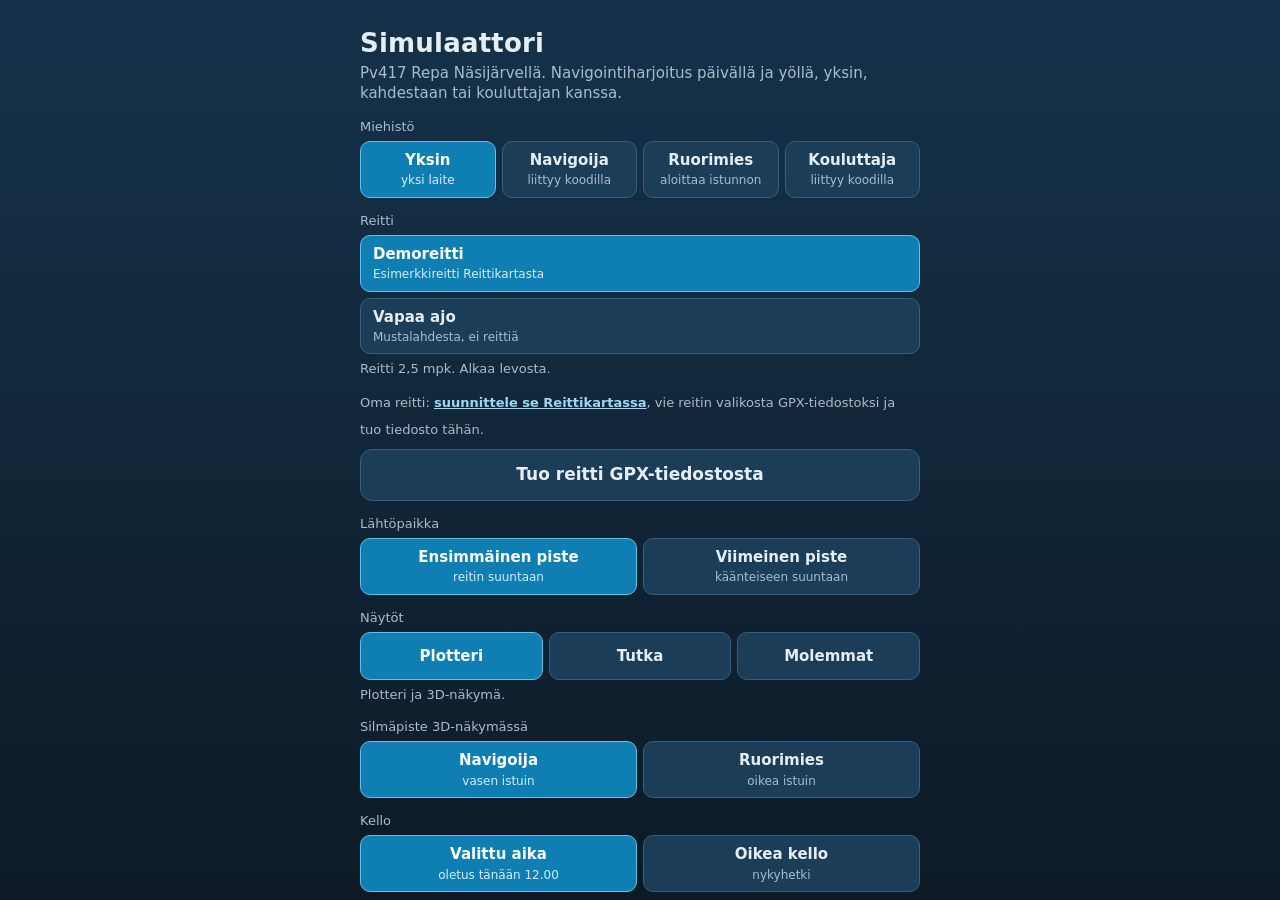
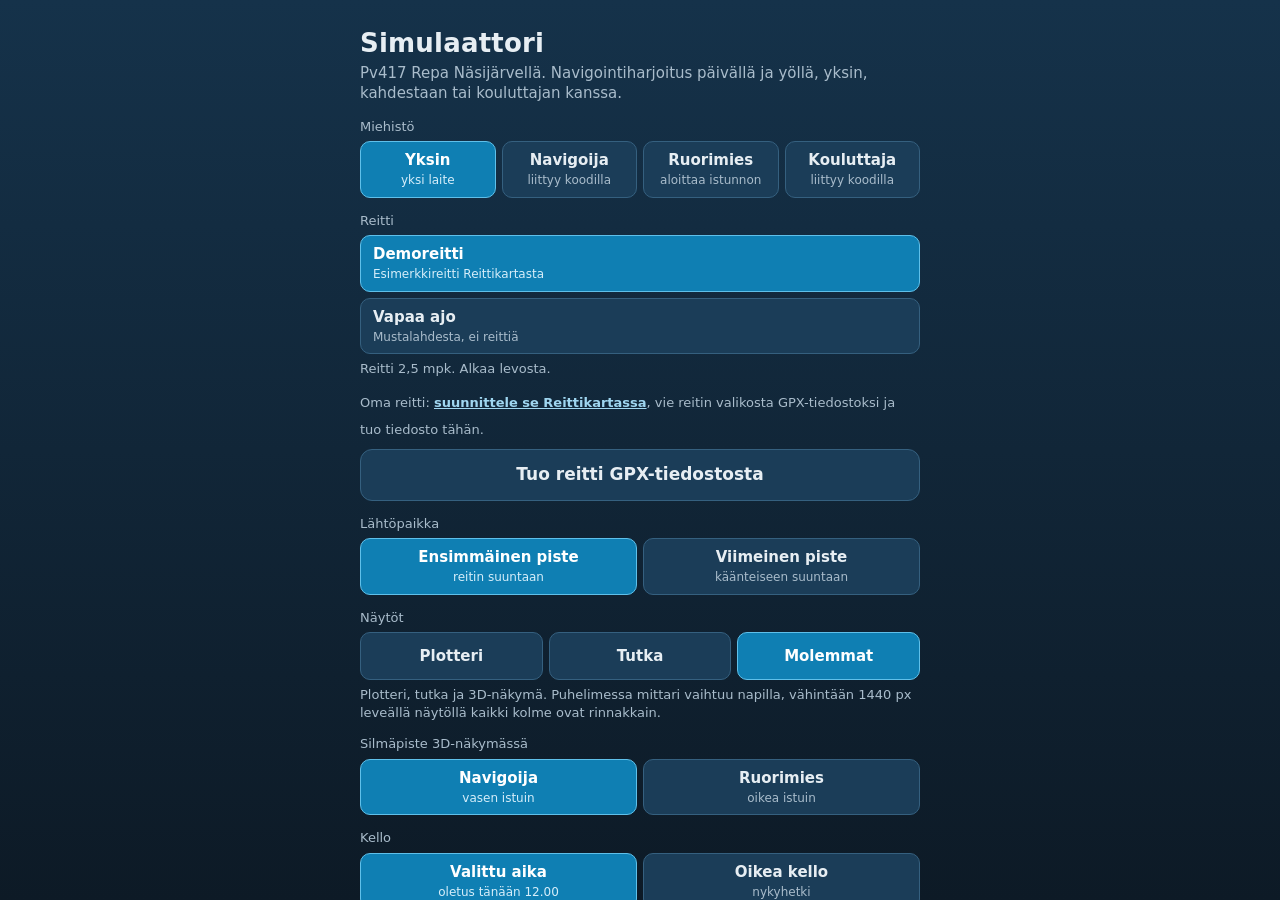
